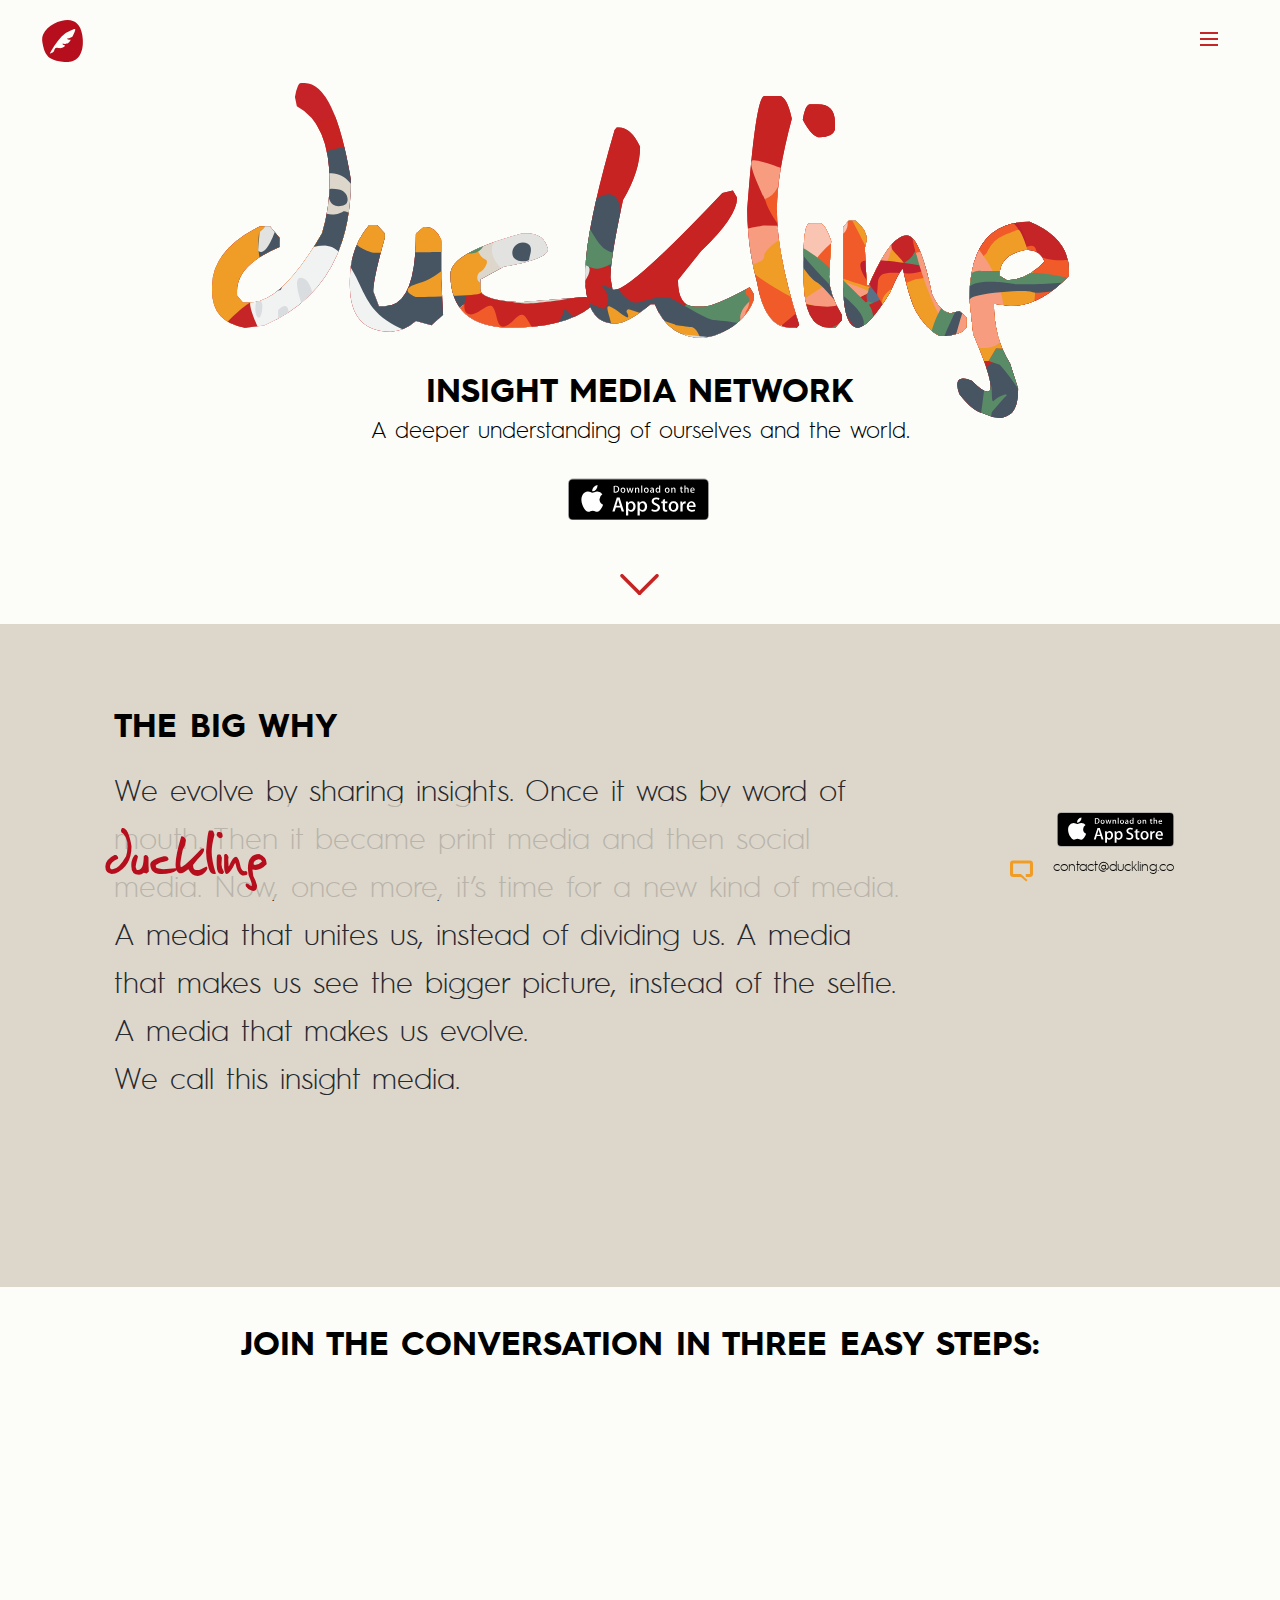
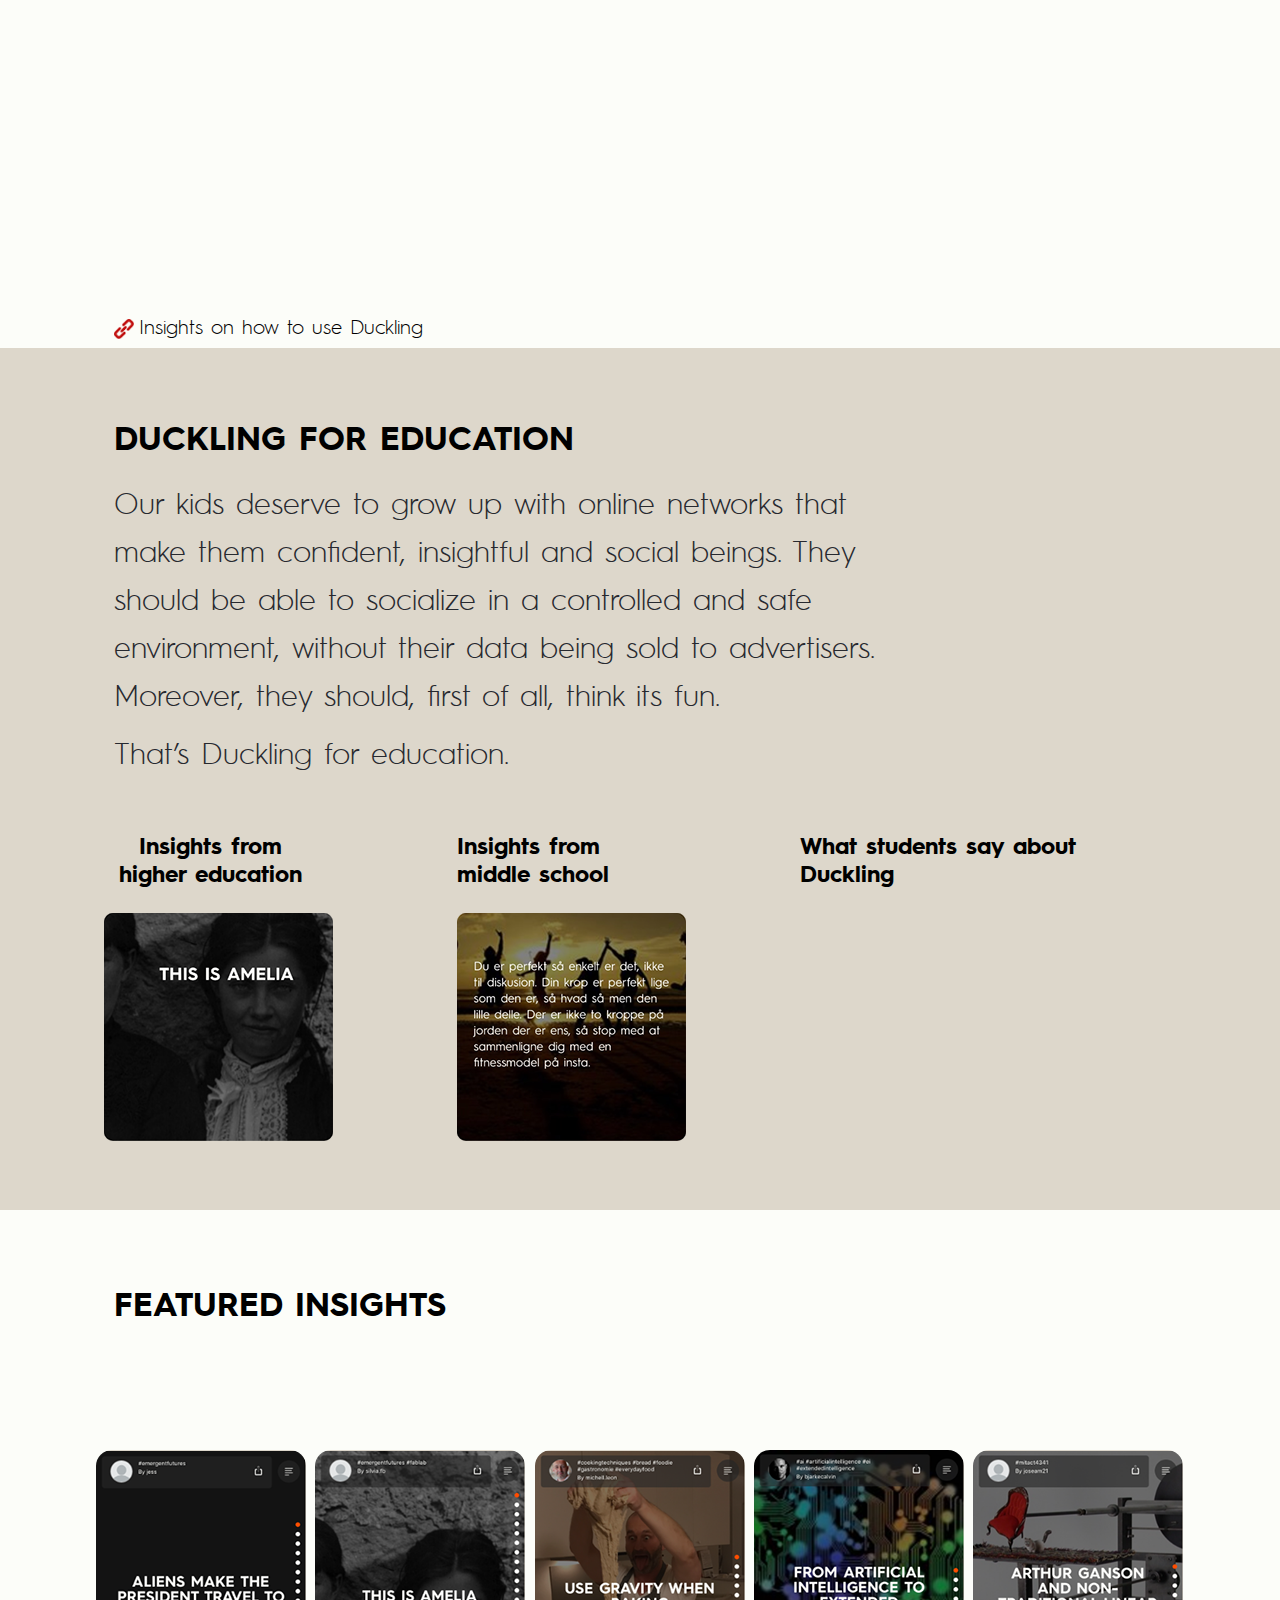
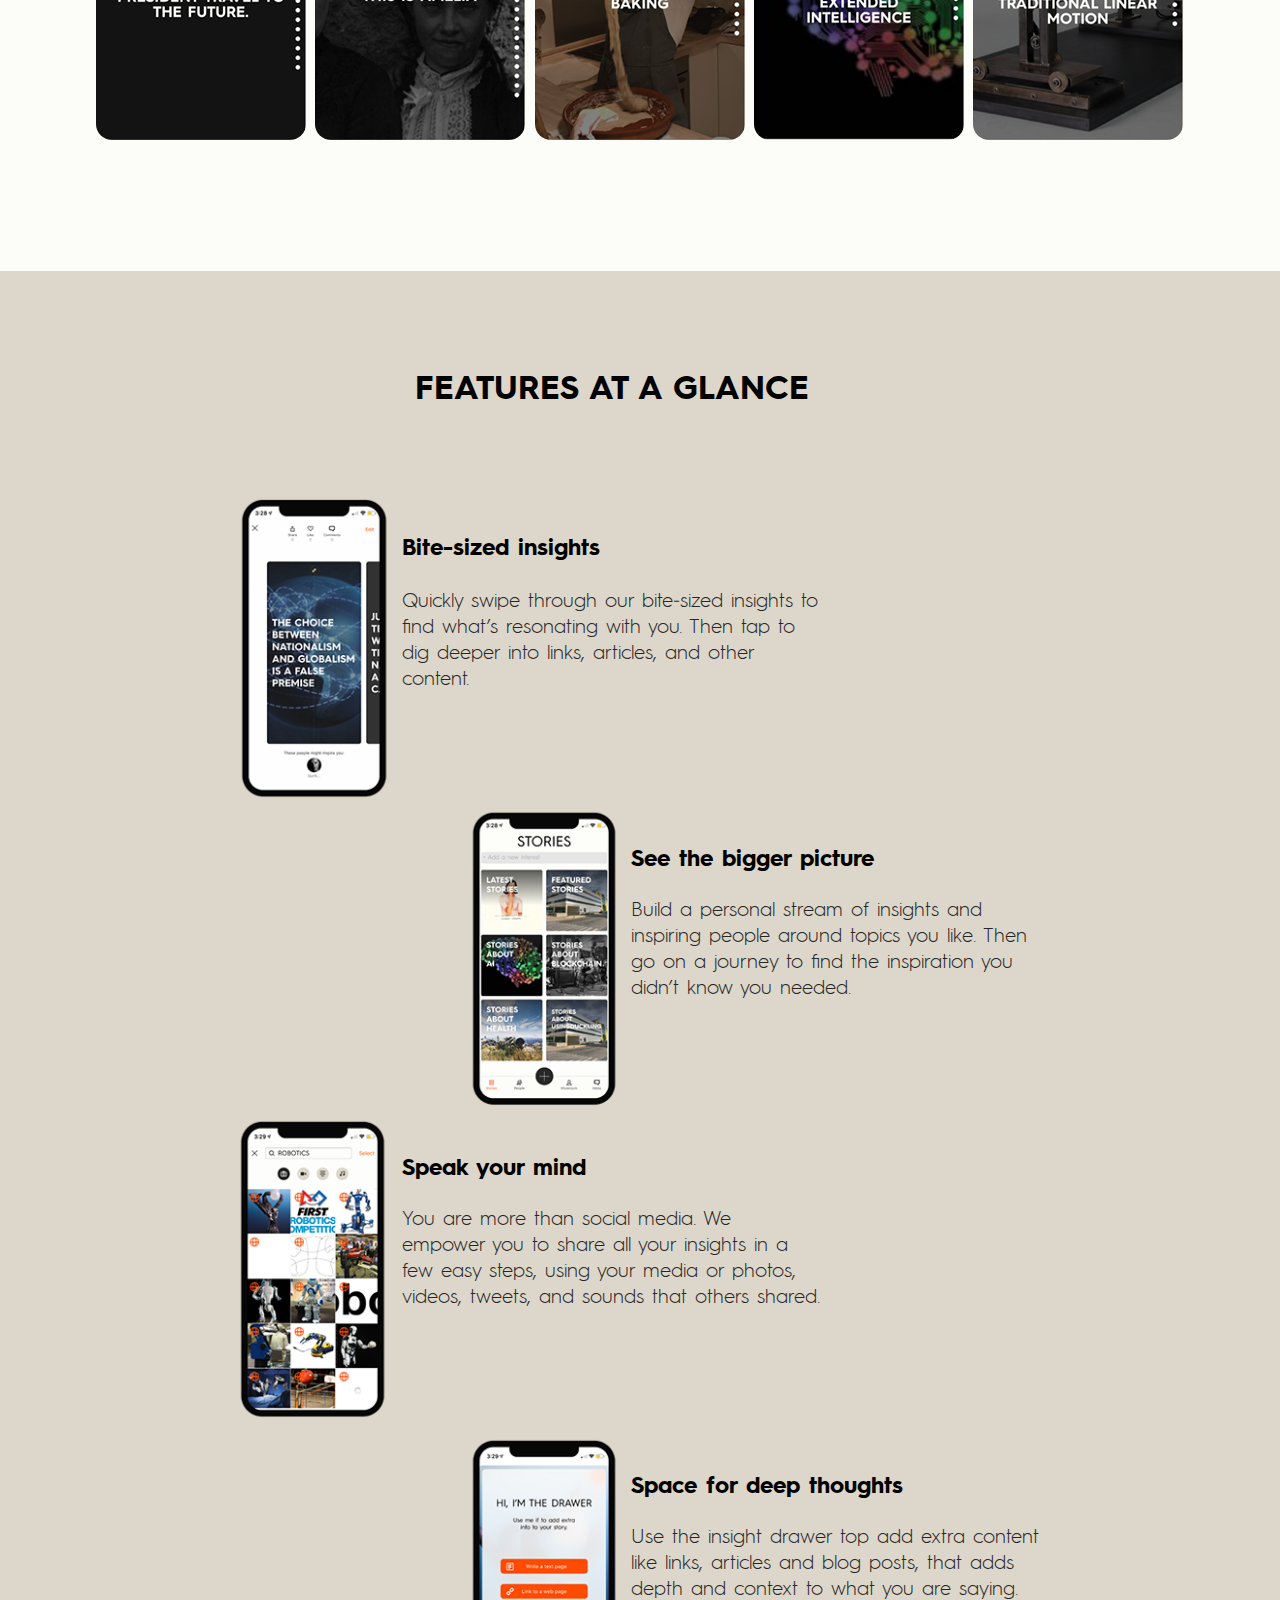
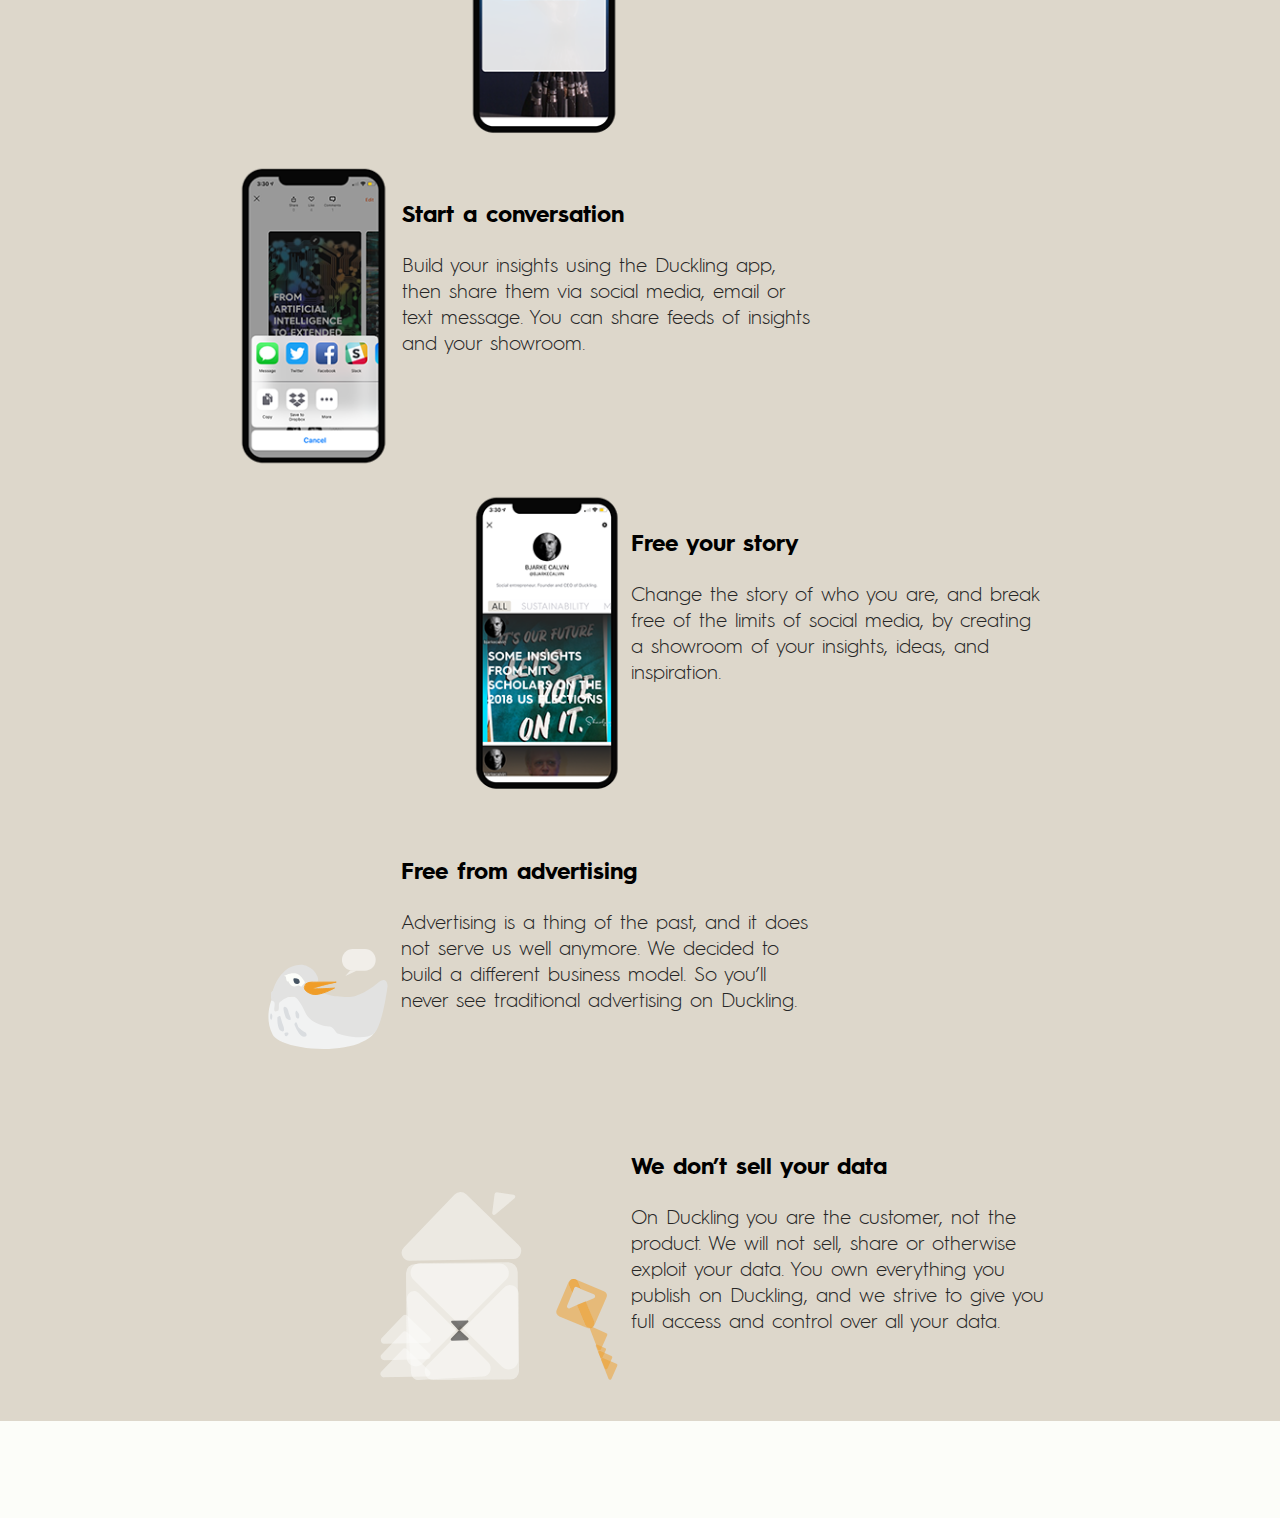
==== index.html @ 38f7fd4c "hamburger" ====
<!DOCTYPE html>
<html class="nojs html" lang="en-US">
 <head>

  <meta http-equiv="Content-type" content="text/html;charset=UTF-8"/>
  <meta name="generator" content="2018.1.0.386"/>
  <meta name="viewport" content="width=device-width, initial-scale=1.0"/>
  
  <script type="text/javascript">
   // Update the 'nojs'/'js' class on the html node
document.documentElement.className = document.documentElement.className.replace(/\bnojs\b/g, 'js');

// Check that all required assets are uploaded and up-to-date
if(typeof Muse == "undefined") window.Muse = {}; window.Muse.assets = {"required":["museutils.js", "museconfig.js", "jquery.musepolyfill.bgsize.js", "jquery.watch.js", "jquery.musemenu.js", "webpro.js", "musewpslideshow.js", "jquery.museoverlay.js", "touchswipe.js", "jquery.scrolleffects.js", "jquery.museresponsive.js", "require.js", "index.css"], "outOfDate":[]};
</script>
  
  <link rel="shortcut icon" href="images/favicon.ico?crc=339616383"/>
  <title>Duckling Insight Media network</title>
  <!-- CSS -->
  <link rel="stylesheet" type="text/css" href="css/site_global.css?crc=4131438561"/>
  <link rel="stylesheet" type="text/css" href="css/master_a-master.css?crc=3883564194"/>
  <link rel="stylesheet" type="text/css" href="css/index.css?crc=3799958273" id="pagesheet"/>
  <!-- IE-only CSS -->
  <!--[if lt IE 9]>
  <link rel="stylesheet" type="text/css" href="css/nomq_preview_master_a-master.css?crc=249404312"/>
  <link rel="stylesheet" type="text/css" href="css/nomq_index.css?crc=487773325" id="nomq_pagesheet"/>
  <![endif]-->
  <!-- JS includes -->
  <!--[if lt IE 9]>
  <script src="scripts/html5shiv.js?crc=4241844378" type="text/javascript"></script>
  <![endif]-->
    <!--HTML Widget code-->
  
<style type="text/css">#u51975.size_fluid_width_height iframe { position:absolute; left:0; top:0; }</style>

<style>
.menu-toggle{
	flex:0 0 auto;
	width:49px;
	height:50px;
	border:0px solid #FFFFFF;
    box-sizing: border-box;
	cursor:pointer;
	position:relative;
}
.hamburger,.cross{
	position:absolute;
	top:50%;
	left:50%;
	transform:translate(-50%,-50%);
}
.hamburger span{
	display:block;
	width:18px;
	height:2px;
	margin-bottom:4px;
	overflow:hidden;
	position:relative;
}
.hamburger span:last-child{
	margin:0;
}
.hamburger span:before,.hamburger span:after{
	content:"";
	position:absolute;
	width:100%;
	height:100%;
	background-color:#C62527;
	transform:translateX(-200%);
	transition:transform ease 300ms;
}
.hamburger span:after{
	transform:translateX(0);
}
.hamburger span:nth-child(2):before,.hamburger span:nth-child(2):after{
	transition-delay:75ms;
}
.hamburger span:last-child:before,.hamburger span:last-child:after{
	transition-delay:150ms;
}
.menu-toggle:hover .hamburger span:before{
	transform:translateX(0);
}
.menu-toggle:hover .hamburger span:after{
	transform:translateX(200%);
}
.menu-toggle.active .hamburger span:before{
	transform:translateX(100%);
}
.menu-toggle.active .hamburger span:after{
	transform:translateX(200%);
}
.cross span{
	display:block;
	width:5px;
	height:8px;
	background-color:#C62527;
	transform:translateY(50%) rotate(45deg) scaleX(0);
	transition:transform ease 200ms;
}
.cross span:last-child{
	transform:translateY(-50%) rotate(-45deg) scaleX(0);
}
.menu-toggle.active .cross span{
	transition-delay:450ms;
	transform:translateY(50%) rotate(45deg) scaleX(1);
}
.menu-toggle.active .cross span:last-child{
	transform:translateY(-50%) rotate(-45deg) scaleX(1);
}
</style>
	
  <!--/*

*/
-->
 </head>
 <body>

  <div class="breakpoint active" id="bp_infinity" data-min-width="1201"><!-- responsive breakpoint node -->
   <div class="clearfix" id="page"><!-- group -->
    <div class="clearfix grpelem" id="phome"><!-- column -->
     <a class="anchor_item colelem shared_content" id="home" data-content-guid="home_content"></a>
     <div class="browser_width colelem" id="u1404-bw">
      <div class="museBGSize" id="u1404"><!-- group -->
       <div class="clearfix" id="u1404_align_to_page">
        <div class="header1 clearfix grpelem shared_content" id="u1900-4" data-content-guid="u1900-4_content"><!-- content -->
         <p>insight media network</p>
        </div>
       </div>
      </div>
     </div>
     <div class="clearfix colelem shared_content" id="u1904-4" data-content-guid="u1904-4_content"><!-- content -->
      <p id="u1904-2">A deeper understanding of ourselves and the world.</p>
     </div>
     <a class="nonblock nontext clip_frame colelem" id="u1796" href="https://itunes.apple.com/us/app/duckling-free-your-story/id1326536917?ls=1&amp;mt=8" target="_blank"><!-- svg --><img class="svg temp_no_img_src" id="u1792" data-orig-src="images/button-download-app-store.svg?crc=286706309" width="141" height="43" alt="" data-mu-svgfallback="images/button%20download%20app%20store_poster_.png?crc=3997985020" src="images/blank.gif?crc=4208392903"/></a>
     <div class="clearfix colelem" id="pu14943"><!-- group -->
      <a class="nonblock nontext anim_swing clip_frame grpelem shared_content" id="u14943" href="index.html#how" data-content-guid="u14943_content"><!-- svg --><img class="svg temp_no_img_src" id="u14939" data-orig-src="images/arrow.svg?crc=423049233" width="39" height="21" alt="" data-mu-svgfallback="images/arrow_poster_.png?crc=4102858207" src="images/blank.gif?crc=4208392903"/></a>
      <a class="nonblock nontext anim_swing clip_frame grpelem shared_content" id="u15450" href="index.html#why" data-content-guid="u15450_content"><!-- svg --><img class="svg temp_no_img_src" id="u15447" data-orig-src="images/arrow.svg?crc=423049233" width="39" height="21" alt="" data-mu-svgfallback="images/arrow_poster_.png?crc=4102858207" src="images/blank.gif?crc=4208392903"/></a>
     </div>
     <div class="clearfix colelem" id="pu6185"><!-- group -->
      <div class="browser_width grpelem" id="u6185-bw">
       <div id="u6185"><!-- simple frame --></div>
      </div>
      <div class="browser_width grpelem" id="u1774-bw">
       <div id="u1774"><!-- group -->
        <div class="clearfix" id="u1774_align_to_page">
         <a class="anchor_item grpelem shared_content" id="why" data-content-guid="why_content"></a>
         <div class="clearfix grpelem shared_content" id="pu4416-4" data-content-guid="pu4416-4_content"><!-- column -->
          <div class="header1 clearfix colelem shared_content" id="u4416-4" data-content-guid="u4416-4_content"><!-- content -->
           <p id="u4416-2">The big why</p>
          </div>
          <div class="clearfix colelem shared_content" id="u4430-6" data-content-guid="u4430-6_content"><!-- content -->
           <h2 class="Subhead" id="u4430-4">We evolve by sharing insights. Once it was by word of mouth. Then it became print media and then social media. Now, once more, it’s time for a new kind of media. A media that unites us, instead of dividing us. A media that makes us see the bigger picture, instead of the selfie. A media that makes us evolve. <br/>We call this insight media.</h2>
          </div>
         </div>
        </div>
       </div>
      </div>
     </div>
     <div class="clearfix colelem" id="pu12237"><!-- group -->
      <div class="browser_width grpelem shared_content" id="u12237-bw" data-content-guid="u12237-bw_content">
       <div id="u12237"><!-- simple frame --></div>
      </div>
      <div class="header1 clearfix grpelem shared_content" id="u5406-4" data-content-guid="u5406-4_content"><!-- content -->
       <p id="u5406-2">JOIN THE CONVERSATION IN THREE EASY STEPS:</p>
      </div>
      <a class="anchor_item grpelem shared_content" id="how" data-content-guid="how_content"></a>
      <div class="clearfix grpelem" id="u28290"><!-- group -->
       <div class="clearfix grpelem" id="u12255"><!-- group -->
        <div class="footr-txt clearfix ose_pre_init grpelem shared_content" id="u5696-4" data-content-guid="u5696-4_content"><!-- content -->
         <p id="u5696-2">find your topic</p>
        </div>
        <div class="clearfix grpelem" id="u12051"><!-- column -->
         <div class="clip_frame ose_pre_init colelem shared_content" id="u11108" data-content-guid="u11108_content"><!-- svg -->
          <img class="svg temp_no_img_src" id="u11104" data-orig-src="images/1.svg?crc=4240401910" width="38" height="38" alt="" data-mu-svgfallback="images/1_poster_.png?crc=3849804820" src="images/blank.gif?crc=4208392903"/>
         </div>
         <div class="clip_frame ose_pre_init colelem" id="u5424"><!-- image -->
          <img class="block temp_no_img_src" id="u5424_img" data-orig-src="images/phon1%402x.png?crc=3916615361" alt="" width="229" height="386" src="images/blank.gif?crc=4208392903"/>
         </div>
        </div>
       </div>
       <div class="clearfix grpelem" id="u12263"><!-- group -->
        <div class="footr-txt clearfix ose_pre_init grpelem shared_content" id="u5704-4" data-content-guid="u5704-4_content"><!-- content -->
         <p id="u5704-2">share your insight</p>
        </div>
        <div class="clearfix grpelem" id="u12043"><!-- column -->
         <div class="clip_frame ose_pre_init colelem shared_content" id="u11114" data-content-guid="u11114_content"><!-- svg -->
          <img class="svg temp_no_img_src" id="u11110" data-orig-src="images/2.svg?crc=4117301027" width="38" height="38" alt="" data-mu-svgfallback="images/2_poster_.png?crc=4056035219" src="images/blank.gif?crc=4208392903"/>
         </div>
         <div class="clip_frame ose_pre_init colelem" id="u5464"><!-- image -->
          <img class="block temp_no_img_src" id="u5464_img" data-orig-src="images/phon2%402x.png?crc=168320559" alt="" width="229" height="385" src="images/blank.gif?crc=4208392903"/>
         </div>
        </div>
       </div>
       <div class="clearfix grpelem" id="u12271"><!-- group -->
        <div class="footr-txt clearfix ose_pre_init grpelem shared_content" id="u5730-4" data-content-guid="u5730-4_content"><!-- content -->
         <p id="u5730-2">invite others to join</p>
        </div>
        <div class="clearfix grpelem" id="u12035"><!-- column -->
         <div class="clip_frame ose_pre_init colelem shared_content" id="u11120" data-content-guid="u11120_content"><!-- svg -->
          <img class="svg temp_no_img_src" id="u11116" data-orig-src="images/3.svg?crc=360590133" width="38" height="38" alt="" data-mu-svgfallback="images/3_poster_.png?crc=516478395" src="images/blank.gif?crc=4208392903"/>
         </div>
         <div class="clip_frame ose_pre_init colelem" id="u5496"><!-- image -->
          <img class="block temp_no_img_src" id="u5496_img" data-orig-src="images/phon3%402x.png?crc=439069984" alt="" width="221" height="372" src="images/blank.gif?crc=4208392903"/>
         </div>
        </div>
       </div>
      </div>
      <div class="clearfix grpelem" id="u55482"><!-- group -->
       <a class="nonblock nontext clip_frame grpelem shared_content" id="u55448" href="https://duckling.me/interest/usingduckling" target="_blank" data-content-guid="u55448_content"><!-- image --><img class="block temp_no_img_src" id="u55448_img" data-orig-src="images/iconlink%402x.png?crc=145007206" alt="" title="How to insigths" width="20" height="20" src="images/blank.gif?crc=4208392903"/></a>
       <a class="nonblock nontext clearfix grpelem shared_content" id="u55472-4" href="https://duckling.me/interest/usingduckling" target="_blank" title="How to insigths" data-content-guid="u55472-4_content"><!-- content --><p id="u55472-2">Insights on how to use Duckling</p></a>
      </div>
     </div>
     <div class="browser_width colelem" id="u1786-bw">
      <div id="u1786"><!-- group -->
       <div class="clearfix" id="u1786_align_to_page">
        <a class="anchor_item grpelem shared_content" id="education" data-content-guid="education_content"></a>
        <div class="clearfix grpelem" id="pu40799-4"><!-- column -->
         <div class="header1 clearfix colelem shared_content" id="u40799-4" data-content-guid="u40799-4_content"><!-- content -->
          <p id="u40799-2">DUCKLING FOR EDUCATION</p>
         </div>
         <div class="clearfix colelem" id="pu40800-6"><!-- group -->
          <div class="clearfix grpelem shared_content" id="u40800-6" data-content-guid="u40800-6_content"><!-- content -->
           <h2 class="Subhead" id="u40800-2">Our kids deserve to grow up with online networks that make them confident, insightful and social beings. They should be able to socialize in a controlled and safe environment, without their data being sold to advertisers. Moreover, they should, first of all, think its fun.</h2>
           <h2 class="Subhead" id="u40800-4">That’s Duckling for education.</h2>
          </div>
          <div class="clearfix grpelem" id="u56749"><!-- group -->
           <div class="clearfix grpelem" id="u52357"><!-- column -->
            <div class="clearfix colelem shared_content" id="u52292-4" data-content-guid="u52292-4_content"><!-- content -->
             <p id="u52292-2">Insights from higher education</p>
            </div>
            <a class="nonblock nontext clip_frame colelem shared_content" id="u52244" href="http://www.duckling.me/silvia.fb/5784652455968" data-content-guid="u52244_content"><!-- image --><img class="block temp_no_img_src" id="u52244_img" data-orig-src="images/insight%20high%20edu%402x.png?crc=85021282" alt="" width="229" height="228" src="images/blank.gif?crc=4208392903"/></a>
           </div>
           <div class="clearfix grpelem" id="u52367"><!-- column -->
            <div class="clearfix colelem shared_content" id="u52302-4" data-content-guid="u52302-4_content"><!-- content -->
             <p id="u52302-2">Insights from middle school</p>
            </div>
            <a class="nonblock nontext clip_frame colelem shared_content" id="u52268" href="https://duckling.me/kirs423a/5784608529792" data-content-guid="u52268_content"><!-- image --><img class="block temp_no_img_src" id="u52268_img" data-orig-src="images/middleschoolers%402x.png?crc=10371531" alt="" width="229" height="228" src="images/blank.gif?crc=4208392903"/></a>
           </div>
           <div class="clearfix grpelem" id="u52377"><!-- column -->
            <div class="clearfix colelem shared_content" id="u52333-4" data-content-guid="u52333-4_content"><!-- content -->
             <p id="u52333-2">What students say about Duckling</p>
            </div>
            <div class="size_fixed colelem shared_content" id="u51975" data-content-guid="u51975_content"><!-- custom html -->
             
    <iframe class="actAsDiv" style="width:100%;height:100%;" src="//player.vimeo.com/video/266278641?title=1&amp;byline=0&amp;portrait=0&amp;color=C62527&amp;autoplay=0&amp;loop=0&amp;wmode=transparent" frameborder="0" webkitAllowFullScreen mozallowfullscreen allowFullScreen></iframe>

            </div>
           </div>
          </div>
         </div>
        </div>
       </div>
      </div>
     </div>
     <div class="clearfix colelem" id="pu51005"><!-- group -->
      <div class="browser_width grpelem shared_content" id="u51005-bw" data-content-guid="u51005-bw_content">
       <div id="u51005"><!-- simple frame --></div>
      </div>
      <div class="header1 clearfix grpelem shared_content" id="u40912-4" data-content-guid="u40912-4_content"><!-- content -->
       <p id="u40912-2">FEATURED INSIGHTS</p>
      </div>
      <a class="anchor_item grpelem shared_content" id="featured-insights" data-content-guid="featured-insights_content"></a>
      <div class="clearfix grpelem" id="u67638"><!-- group -->
       <a class="nonblock nontext Button transition museBGSize rounded-corners clearfix grpelem" id="buttonu65412" href="https://duckling.me/jess/5784652450453" target="_blank"><!-- container box --><div class="clearfix grpelem shared_content" id="u65808-5" data-content-guid="u65808-5_content"><!-- content --><p id="u65808-3"><span id="u65808">View</span> &gt;</p></div></a>
       <a class="nonblock nontext Button transition museBGSize rounded-corners clearfix grpelem" id="buttonu67037" href="https://duckling.me/silvia.fb/5784652455968" target="_blank"><!-- container box --><div class="clearfix grpelem shared_content" id="u67038-5" data-content-guid="u67038-5_content"><!-- content --><p id="u67038-3"><span id="u67038">View</span> &gt;</p></div></a>
       <a class="nonblock nontext Button transition museBGSize rounded-corners clearfix grpelem" id="buttonu67088" href="https://duckling.me/michell.leon/5784651541634" target="_blank"><!-- container box --><div class="clearfix grpelem shared_content" id="u67089-5" data-content-guid="u67089-5_content"><!-- content --><p id="u67089-3"><span id="u67089">View</span> &gt;</p></div></a>
       <a class="nonblock nontext Button transition museBGSize rounded-corners clearfix grpelem" id="buttonu67129" href="https://duckling.me/bjarkecalvin/5784624304496" target="_blank"><!-- container box --><div class="clearfix grpelem shared_content" id="u67130-5" data-content-guid="u67130-5_content"><!-- content --><p id="u67130-3"><span id="u67130">View</span> &gt;</p></div></a>
       <a class="nonblock nontext Button transition museBGSize rounded-corners clearfix grpelem" id="buttonu67170" href="https://duckling.me/joseam21/5784649509323" target="_blank"><!-- container box --><div class="clearfix grpelem shared_content" id="u67171-5" data-content-guid="u67171-5_content"><!-- content --><p id="u67171-3"><span id="u67171">View</span> &gt;</p></div></a>
      </div>
     </div>
     <div class="browser_width colelem" id="u40840-bw">
      <div id="u40840"><!-- group -->
       <div class="clearfix" id="u40840_align_to_page">
        <a class="anchor_item grpelem shared_content" id="features" data-content-guid="features_content"></a>
        <div class="clearfix grpelem" id="u40603"><!-- column -->
         <div class="header1 clearfix colelem shared_content" id="u39504-4" data-content-guid="u39504-4_content"><!-- content -->
          <p id="u39504-2">features at a glance</p>
         </div>
         <div class="clearfix colelem" id="pu39511"><!-- group -->
          <div class="clearfix grpelem" id="u39511"><!-- group -->
           <div class="clip_frame grpelem" id="u39515"><!-- image -->
            <img class="block temp_no_img_src" id="u39515_img" data-orig-src="images/siibiggrpictur%402x.png?crc=4252593899" alt="" width="169" height="319" src="images/blank.gif?crc=4208392903"/>
           </div>
           <div class="clearfix grpelem shared_content" id="u39512" data-content-guid="u39512_content"><!-- column -->
            <div class="subheader clearfix colelem" id="u39514-4"><!-- content -->
             <p id="u39514-2">See the bigger picture</p>
            </div>
            <div class="Body_Main clearfix colelem" id="u39513-4"><!-- content -->
             <p id="u39513-2">Build a personal stream of insights and inspiring people around topics you like. Then go on a journey to find the inspiration you didn’t know you needed.</p>
            </div>
           </div>
          </div>
          <div class="clearfix grpelem" id="u39523"><!-- group -->
           <div class="clip_frame grpelem" id="u39527"><!-- image -->
            <img class="block temp_no_img_src" id="u39527_img" data-orig-src="images/spkyourmind%402x.png?crc=3859578234" alt="" width="170" height="322" src="images/blank.gif?crc=4208392903"/>
           </div>
           <div class="clearfix grpelem shared_content" id="u39524" data-content-guid="u39524_content"><!-- column -->
            <div class="subheader clearfix colelem" id="u39526-4"><!-- content -->
             <p id="u39526-2">Speak your mind</p>
            </div>
            <div class="Body_Main clearfix colelem" id="u39525-4"><!-- content -->
             <p id="u39525-2">You are more than social media. We empower you to share all your insights in a few easy steps, using your media or photos, videos, tweets, and sounds that others shared.</p>
            </div>
           </div>
          </div>
          <div class="clearfix grpelem" id="u39547"><!-- group -->
           <div class="clip_frame grpelem" id="u39549"><!-- image -->
            <img class="block temp_no_img_src" id="u39549_img" data-orig-src="images/bitsizdinsight%402x.png?crc=347960274" alt="" width="171" height="324" src="images/blank.gif?crc=4208392903"/>
           </div>
           <div class="clearfix grpelem" id="pu39548-4"><!-- column -->
            <div class="subheader clearfix colelem shared_content" id="u39548-4" data-content-guid="u39548-4_content"><!-- content -->
             <p id="u39548-2">Bite-sized insights</p>
            </div>
            <div class="Body_Main clearfix colelem shared_content" id="u39551-4" data-content-guid="u39551-4_content"><!-- content -->
             <p id="u39551-2">Quickly swipe through our bite-sized insights to find what’s resonating with you. Then tap to dig deeper into links, articles, and other content.</p>
            </div>
           </div>
          </div>
         </div>
         <div class="clearfix colelem" id="u39517"><!-- group -->
          <div class="clip_frame grpelem" id="u39521"><!-- image -->
           <img class="block temp_no_img_src" id="u39521_img" data-orig-src="images/spacfordpthoughts-01%402x.png?crc=324696147" alt="" width="169" height="319" src="images/blank.gif?crc=4208392903"/>
          </div>
          <div class="clearfix grpelem shared_content" id="u39518" data-content-guid="u39518_content"><!-- column -->
           <div class="subheader clearfix colelem" id="u39519-4"><!-- content -->
            <p id="u39519-2">Space for deep thoughts</p>
           </div>
           <div class="Body_Main clearfix colelem" id="u39520-4"><!-- content -->
            <p id="u39520-2">Use the insight drawer top add extra content like links, articles and blog posts, that adds depth and context to what you are saying.</p>
           </div>
          </div>
         </div>
         <div class="clearfix colelem" id="u39529"><!-- group -->
          <div class="clip_frame grpelem" id="u39533"><!-- image -->
           <img class="block temp_no_img_src" id="u39533_img" data-orig-src="images/startaconv%402x.png?crc=3878284921" alt="" width="170" height="321" src="images/blank.gif?crc=4208392903"/>
          </div>
          <div class="clearfix grpelem shared_content" id="u39530" data-content-guid="u39530_content"><!-- column -->
           <div class="subheader clearfix colelem" id="u39532-4"><!-- content -->
            <p id="u39532-2">Start a conversation</p>
           </div>
           <div class="Body_Main clearfix colelem" id="u39531-4"><!-- content -->
            <p id="u39531-2">Build your insights using the Duckling app, then share them via social media, email or text message. You can share feeds of insights and your showroom.</p>
           </div>
          </div>
         </div>
         <div class="clearfix colelem" id="u39505"><!-- group -->
          <div class="clip_frame grpelem" id="u39509"><!-- image -->
           <img class="block temp_no_img_src" id="u39509_img" data-orig-src="images/fryourstory-01%402x.png?crc=496807892" alt="" width="168" height="318" src="images/blank.gif?crc=4208392903"/>
          </div>
          <div class="clearfix grpelem shared_content" id="u39506" data-content-guid="u39506_content"><!-- column -->
           <div class="subheader clearfix colelem" id="u39508-4"><!-- content -->
            <p id="u39508-2">Free your story</p>
           </div>
           <div class="Body_Main clearfix colelem" id="u39507-4"><!-- content -->
            <p id="u39507-2">Change the story of who you are, and break free of the limits of social media, by creating a showroom of your insights, ideas, and inspiration.</p>
           </div>
          </div>
         </div>
         <div class="clearfix colelem" id="u39535"><!-- group -->
          <div class="clip_frame grpelem" id="u39539"><!-- svg -->
           <img class="svg temp_no_img_src" id="u39540" data-orig-src="images/frrfromadvrtsting.svg?crc=412815380" width="120" height="100" alt="" data-mu-svgfallback="images/frrfromadvrtsting_poster_.png?crc=287405829" src="images/blank.gif?crc=4208392903"/>
          </div>
          <div class="clearfix grpelem shared_content" id="u39536" data-content-guid="u39536_content"><!-- column -->
           <div class="subheader clearfix colelem" id="u39538-4"><!-- content -->
            <p id="u39538-2">Free from advertising</p>
           </div>
           <div class="Body_Main clearfix colelem" id="u39537-4"><!-- content -->
            <p id="u39537-2">Advertising is a thing of the past, and it does not serve us well anymore. We decided to build a different business model. So you’ll never see traditional advertising on Duckling.</p>
           </div>
          </div>
         </div>
         <div class="clearfix colelem" id="u39541"><!-- group -->
          <div class="clip_frame grpelem" id="u39542"><!-- svg -->
           <img class="svg temp_no_img_src" id="u39543" data-orig-src="images/wdontslldata.svg?crc=3940769275" width="238" height="193" alt="" data-mu-svgfallback="images/wdontslldata_poster_.png?crc=151210217" src="images/blank.gif?crc=4208392903"/>
          </div>
          <div class="clearfix grpelem shared_content" id="u39544" data-content-guid="u39544_content"><!-- column -->
           <div class="subheader clearfix colelem" id="u39545-4"><!-- content -->
            <p id="u39545-2">We don’t sell your data</p>
           </div>
           <div class="Body_Main clearfix colelem" id="u39546-4"><!-- content -->
            <p id="u39546-2">On Duckling you are the customer, not the product. We will not sell, share or otherwise exploit your data. You own everything you publish on Duckling, and we strive to give you full access and control over all your data.</p>
           </div>
          </div>
         </div>
        </div>
       </div>
      </div>
     </div>
    </div>
    <div class="clearfix grpelem" id="ppamphletu41748"><!-- group -->
     <div class="PamphletWidget clearfix" id="pamphletu41748"><!-- none box -->
      <div class="popup_anchor" id="u41755popup">
       <div id="u41755-wrapper">
        <div class="ContainerGroup clearfix" id="u41755"><!-- none box -->
         <div class="Container invi clearfix" id="u41756"><!-- group -->
          <nav class="MenuBar clearfix grpelem" id="menuu42572"><!-- vertical box -->
           <div class="MenuItemContainer clearfix colelem" id="u42580"><!-- horizontal box -->
            <a class="nonblock nontext MenuItem MenuItemWithSubMenu anim_swing rounded-corners clearfix grpelem" id="u42583" href="index.html#home"><!-- horizontal box --><div class="MenuItemLabel rounded-corners clearfix grpelem" id="u42586-4"><!-- content --><p id="u42586-2" class="shared_content" data-content-guid="u42586-2_content">Home</p></div></a>
           </div>
           <div class="MenuItemContainer clearfix colelem" id="u43652"><!-- horizontal box -->
            <a class="nonblock nontext MenuItem MenuItemWithSubMenu anim_swing rounded-corners clearfix grpelem" id="u43653" href="index.html#why"><!-- horizontal box --><div class="MenuItemLabel rounded-corners clearfix grpelem" id="u43655-4"><!-- content --><p class="shared_content" data-content-guid="u43655-4_0_content">Why</p></div></a>
           </div>
           <div class="MenuItemContainer clearfix colelem" id="u43771"><!-- horizontal box -->
            <a class="nonblock nontext MenuItem MenuItemWithSubMenu anim_swing rounded-corners clearfix grpelem" id="u43774" href="index.html#how"><!-- horizontal box --><div class="MenuItemLabel rounded-corners clearfix grpelem" id="u43777-4"><!-- content --><p class="shared_content" data-content-guid="u43777-4_0_content">How</p></div></a>
           </div>
           <div class="MenuItemContainer clearfix colelem" id="u44053"><!-- horizontal box -->
            <a class="nonblock nontext MenuItem MenuItemWithSubMenu anim_swing rounded-corners clearfix grpelem" id="u44054" href="index.html#education"><!-- horizontal box --><div class="MenuItemLabel rounded-corners clearfix grpelem" id="u44056-4"><!-- content --><p class="shared_content" data-content-guid="u44056-4_0_content">Education</p></div></a>
           </div>
           <div class="MenuItemContainer clearfix colelem" id="u43526"><!-- horizontal box -->
            <a class="nonblock nontext MenuItem MenuItemWithSubMenu anim_swing rounded-corners clearfix grpelem" id="u43527" href="index.html#featured-insights"><!-- horizontal box --><div class="MenuItemLabel rounded-corners clearfix grpelem" id="u43529-4"><!-- content --><p class="shared_content" data-content-guid="u43529-4_0_content">Showroom</p></div></a>
           </div>
           <div class="MenuItemContainer clearfix colelem" id="u43890"><!-- horizontal box -->
            <a class="nonblock nontext MenuItem MenuItemWithSubMenu anim_swing rounded-corners clearfix grpelem" id="u43891" href="index.html#features"><!-- horizontal box --><div class="MenuItemLabel rounded-corners clearfix grpelem" id="u43893-4"><!-- content --><p class="shared_content" data-content-guid="u43893-4_0_content">Features</p></div></a>
           </div>
           <div class="MenuItemContainer clearfix colelem" id="u51369"><!-- horizontal box -->
            <a class="nonblock nontext MenuItem MenuItemWithSubMenu rounded-corners clearfix grpelem" id="u51370" href="about.html"><!-- horizontal box --><div class="MenuItemLabel rounded-corners clearfix grpelem" id="u51373-4"><!-- content --><p class="shared_content" data-content-guid="u51373-4_0_content">About</p></div></a>
           </div>
          </nav>
         </div>
        </div>
       </div>
      </div>
      <div class="ThumbGroup clearfix grpelem" id="u41749"><!-- none box -->
       <div class="popup_anchor" id="u41750popup">
        <div class="Thumb popup_element clearfix" id="u41750"><!-- group -->
         <div class="grpelem shared_content" id="u79395" data-content-guid="u79395_content"><!-- simple frame --></div>
         <div class="size_fixed grpelem shared_content" id="u41576" data-content-guid="u41576_content"><!-- custom html -->
          
  <div class="menu-toggle">
	<div class="hamburger">
		<span></span>
		<span></span>
		<span></span>
	</div>
	<div class="cross">
		<span></span>
		<span></span>
	</div>
</div>

         </div>
        </div>
       </div>
      </div>
     </div>
     <div class="browser_width shared_content" id="u11662-bw" data-content-guid="u11662-bw_content">
      <div id="u11662"><!-- simple frame --></div>
     </div>
     <div class="clearfix" id="u298"><!-- group -->
      <div class="clip_frame" id="u187"><!-- svg -->
       <img class="svg temp_no_img_src" id="u183" data-orig-src="images/mssg.svg?crc=221077381" width="23" height="22" alt="" data-mu-svgfallback="images/mssg_poster_.png?crc=4044914698" src="images/blank.gif?crc=4208392903"/>
      </div>
      <div class="footr-txt clearfix shared_content" id="u283-4" data-content-guid="u283-4_content"><!-- content -->
       <p id="u283-2">contact@duckling.co</p>
      </div>
     </div>
     <a class="nonblock nontext clip_frame shared_content" id="u11040" href="https://itunes.apple.com/us/app/duckling-free-your-story/id1326536917?ls=1&amp;mt=8" target="_blank" data-content-guid="u11040_content"><!-- svg --><img class="svg temp_no_img_src" id="u11037" data-orig-src="images/button-download-app-store.svg?crc=286706309" width="117" height="35" alt="" data-mu-svgfallback="images/button%20download%20app%20store_poster_.png?crc=3997985020" src="images/blank.gif?crc=4208392903"/></a>
     <a class="nonblock nontext anim_swing clip_frame shared_content" id="u319" href="index.html#home" data-content-guid="u319_content"><!-- svg --><img class="svg temp_no_img_src" id="u314" data-orig-src="images/mainlogo.svg?crc=4013952176" width="41" height="42" alt="" data-mu-svgfallback="images/mainlogo_poster_.png?crc=19456442" src="images/blank.gif?crc=4208392903"/></a>
     <a class="nonblock nontext anim_swing clip_frame" id="u11013" href="index.html#home"><!-- svg --><img class="svg temp_no_img_src" id="u11008" data-orig-src="images/duckling-font.svg?crc=138734765" width="162" height="63" alt="" data-mu-svgfallback="images/duckling%20font_poster_.png?crc=4025718156" src="images/blank.gif?crc=4208392903"/></a>
    </div>
   </div>
   <div class="preload_images">
    <img class="preload temp_no_img_src" data-orig-src="images/1-buttonu65412-fr.png?crc=4006155416" alt="" src="images/blank.gif?crc=4208392903"/>
    <img class="preload temp_no_img_src" data-orig-src="images/2-buttonu67037-fr.png?crc=200643591" alt="" src="images/blank.gif?crc=4208392903"/>
    <img class="preload temp_no_img_src" data-orig-src="images/4-buttonu67088-fr.png?crc=412143405" alt="" src="images/blank.gif?crc=4208392903"/>
    <img class="preload temp_no_img_src" data-orig-src="images/3-buttonu67129-fr.png?crc=3762843434" alt="" src="images/blank.gif?crc=4208392903"/>
    <img class="preload temp_no_img_src" data-orig-src="images/5-buttonu67170-fr.png?crc=3904929973" alt="" src="images/blank.gif?crc=4208392903"/>
   </div>
  </div>
  <div class="breakpoint" id="bp_1200" data-min-width="1176" data-max-width="1200"><!-- responsive breakpoint node -->
   <div class="clearfix borderbox temp_no_id" data-orig-id="page"><!-- group -->
    <div class="clearfix grpelem temp_no_id" data-orig-id="phome"><!-- column -->
     <span class="anchor_item colelem placeholder" data-placeholder-for="home_content"><!-- placeholder node --></span>
     <span class="anchor_item colelem placeholder" data-placeholder-for="why_content"><!-- placeholder node --></span>
     <span class="anchor_item colelem placeholder" data-placeholder-for="how_content"><!-- placeholder node --></span>
    </div>
    <div class="clearfix grpelem" id="ppu6185"><!-- column -->
     <div class="clearfix colelem temp_no_id" data-orig-id="pu6185"><!-- group -->
      <div class="browser_width grpelem temp_no_id" data-orig-id="u6185-bw">
       <div class="temp_no_id" data-orig-id="u6185"><!-- column -->
        <div class="clearfix" id="u6185_align_to_page">
         <a class="nonblock nontext clip_frame colelem temp_no_id" href="https://itunes.apple.com/us/app/duckling-free-your-story/id1326536917?ls=1&amp;mt=8" target="_blank" data-sizePolicy="fluidWidthHeight" data-pintopage="page_fixedCenter" data-orig-id="u1796"><!-- svg --><img class="svg svg_mar temp_no_id temp_no_img_src" data-orig-src="images/button-download-app-store.svg?crc=286706309" onload="this.style.height=(this.offsetWidth*56/185)+'px'" alt="" data-mu-svgfallback="images/button%20download%20app%20store_poster_.png?crc=3997985020" data-heightwidthratio="0.3027027027027027" data-image-width="185" data-image-height="56" data-orig-id="u1792" src="images/blank.gif?crc=4208392903"/></a>
         <div class="clearfix colelem temp_no_id" data-orig-id="pu14943"><!-- group -->
          <span class="nonblock nontext anim_swing clip_frame grpelem placeholder" data-placeholder-for="u14943_content"><!-- placeholder node --></span>
          <span class="nonblock nontext anim_swing clip_frame grpelem placeholder" data-placeholder-for="u15450_content"><!-- placeholder node --></span>
         </div>
        </div>
       </div>
      </div>
      <div class="browser_width grpelem temp_no_id" data-orig-id="u1404-bw">
       <div class="museBGSize temp_no_id" data-orig-id="u1404"><!-- group -->
        <div class="clearfix temp_no_id" data-orig-id="u1404_align_to_page">
         <span class="header1 clearfix grpelem placeholder" data-placeholder-for="u1900-4_content"><!-- placeholder node --></span>
        </div>
       </div>
      </div>
      <span class="clearfix grpelem placeholder" data-placeholder-for="u1904-4_content"><!-- placeholder node --></span>
     </div>
     <div class="browser_width colelem temp_no_id" data-orig-id="u1774-bw">
      <div class="temp_no_id" data-orig-id="u1774"><!-- column -->
       <div class="clearfix temp_no_id" data-orig-id="u1774_align_to_page">
        <span class="header1 clearfix colelem placeholder" data-placeholder-for="u4416-4_content"><!-- placeholder node --></span>
        <span class="clearfix colelem placeholder" data-placeholder-for="u4430-6_content"><!-- placeholder node --></span>
       </div>
      </div>
     </div>
     <div class="clearfix colelem temp_no_id" data-orig-id="pu12237"><!-- group -->
      <span class="browser_width grpelem placeholder" data-placeholder-for="u12237-bw_content"><!-- placeholder node --></span>
      <span class="header1 clearfix grpelem placeholder" data-placeholder-for="u5406-4_content"><!-- placeholder node --></span>
      <div class="clearfix grpelem temp_no_id" data-orig-id="u28290"><!-- group -->
       <div class="clearfix grpelem temp_no_id" data-orig-id="u12255"><!-- group -->
        <span class="footr-txt clearfix grpelem placeholder" data-placeholder-for="u5696-4_content"><!-- placeholder node --></span>
        <div class="clearfix grpelem temp_no_id" data-orig-id="u12051"><!-- column -->
         <span class="clip_frame colelem placeholder" data-placeholder-for="u11108_content"><!-- placeholder node --></span>
         <div class="clip_frame colelem temp_no_id" data-sizePolicy="fluidWidthHeight" data-pintopage="page_fixedCenter" data-orig-id="u5424"><!-- image -->
          <img class="block temp_no_id temp_no_img_src" data-orig-src="images/phon1%402x.png?crc=3916615361" alt="" data-heightwidthratio="1.6855670103092784" data-image-width="194" data-image-height="327" data-orig-id="u5424_img" src="images/blank.gif?crc=4208392903"/>
         </div>
        </div>
       </div>
       <div class="clearfix grpelem temp_no_id" data-orig-id="u12263"><!-- group -->
        <span class="footr-txt clearfix grpelem placeholder" data-placeholder-for="u5704-4_content"><!-- placeholder node --></span>
        <div class="clearfix grpelem temp_no_id" data-orig-id="u12043"><!-- column -->
         <span class="clip_frame colelem placeholder" data-placeholder-for="u11114_content"><!-- placeholder node --></span>
         <div class="clip_frame colelem temp_no_id" data-sizePolicy="fluidWidthHeight" data-pintopage="page_fixedCenter" data-orig-id="u5464"><!-- image -->
          <img class="block temp_no_id temp_no_img_src" data-orig-src="images/phon2%402x.png?crc=168320559" alt="" data-heightwidthratio="1.6804123711340206" data-image-width="194" data-image-height="326" data-orig-id="u5464_img" src="images/blank.gif?crc=4208392903"/>
         </div>
        </div>
       </div>
       <div class="clearfix grpelem temp_no_id" data-orig-id="u12271"><!-- group -->
        <span class="footr-txt clearfix grpelem placeholder" data-placeholder-for="u5730-4_content"><!-- placeholder node --></span>
        <div class="clearfix grpelem temp_no_id" data-orig-id="u12035"><!-- column -->
         <span class="clip_frame colelem placeholder" data-placeholder-for="u11120_content"><!-- placeholder node --></span>
         <div class="clip_frame colelem temp_no_id" data-sizePolicy="fluidWidthHeight" data-pintopage="page_fixedCenter" data-orig-id="u5496"><!-- image -->
          <img class="block temp_no_id temp_no_img_src" data-orig-src="images/phon3%402x.png?crc=439069984" alt="" data-heightwidthratio="1.6802030456852792" data-image-width="197" data-image-height="331" data-orig-id="u5496_img" src="images/blank.gif?crc=4208392903"/>
         </div>
        </div>
       </div>
      </div>
      <div class="clearfix grpelem temp_no_id" data-orig-id="u55482"><!-- group -->
       <span class="nonblock nontext clip_frame grpelem placeholder" data-placeholder-for="u55448_content"><!-- placeholder node --></span>
       <span class="nonblock nontext clearfix grpelem placeholder" data-placeholder-for="u55472-4_content"><!-- placeholder node --></span>
      </div>
     </div>
     <div class="browser_width colelem temp_no_id" data-orig-id="u1786-bw">
      <div class="temp_no_id" data-orig-id="u1786"><!-- group -->
       <div class="clearfix temp_no_id" data-orig-id="u1786_align_to_page">
        <span class="anchor_item grpelem placeholder" data-placeholder-for="education_content"><!-- placeholder node --></span>
        <div class="clearfix grpelem temp_no_id" data-orig-id="pu40799-4"><!-- column -->
         <span class="header1 clearfix colelem placeholder" data-placeholder-for="u40799-4_content"><!-- placeholder node --></span>
         <div class="clearfix colelem temp_no_id" data-orig-id="pu40800-6"><!-- group -->
          <span class="clearfix grpelem placeholder" data-placeholder-for="u40800-6_content"><!-- placeholder node --></span>
          <div class="clearfix grpelem temp_no_id" data-orig-id="u56749"><!-- group -->
           <div class="clearfix grpelem temp_no_id" data-orig-id="u52357"><!-- column -->
            <span class="clearfix colelem placeholder" data-placeholder-for="u52292-4_content"><!-- placeholder node --></span>
            <a class="nonblock nontext clip_frame colelem temp_no_id" href="http://www.duckling.me/silvia.fb/5784652455968" data-orig-id="u52244"><!-- image --><img class="block temp_no_id temp_no_img_src" data-orig-src="images/insight%20high%20edu%402x.png?crc=85021282" alt="" data-heightwidthratio="0.9956331877729258" data-image-width="229" data-image-height="228" data-orig-id="u52244_img" src="images/blank.gif?crc=4208392903"/></a>
           </div>
           <div class="clearfix grpelem temp_no_id" data-orig-id="u52367"><!-- column -->
            <span class="clearfix colelem placeholder" data-placeholder-for="u52302-4_content"><!-- placeholder node --></span>
            <a class="nonblock nontext clip_frame colelem temp_no_id" href="https://duckling.me/kirs423a/5784608529792" data-orig-id="u52268"><!-- image --><img class="block temp_no_id temp_no_img_src" data-orig-src="images/middleschoolers%402x.png?crc=10371531" alt="" data-heightwidthratio="0.9956331877729258" data-image-width="229" data-image-height="228" data-orig-id="u52268_img" src="images/blank.gif?crc=4208392903"/></a>
           </div>
           <div class="clearfix grpelem temp_no_id shared_content" data-orig-id="u52377" data-content-guid="u52377_content"><!-- column -->
            <span class="clearfix colelem placeholder" data-placeholder-for="u52333-4_content"><!-- placeholder node --></span>
            <div class="size_fluid_width_height colelem temp_no_id" data-pintopage="page_fluidx" data-sizePolicy="fluidWidthHeight" data-orig-id="u51975"><!-- custom html -->
             <div class="fluid_height_spacer"></div>
             
    <iframe class="actAsDiv" style="width:100%;height:100%;" src="//player.vimeo.com/video/266278641?title=1&amp;byline=0&amp;portrait=0&amp;color=C62527&amp;autoplay=0&amp;loop=0&amp;wmode=transparent" frameborder="0" webkitAllowFullScreen mozallowfullscreen allowFullScreen></iframe>

            </div>
           </div>
          </div>
         </div>
        </div>
       </div>
      </div>
     </div>
     <div class="clearfix colelem temp_no_id" data-orig-id="pu51005"><!-- group -->
      <span class="browser_width grpelem placeholder" data-placeholder-for="u51005-bw_content"><!-- placeholder node --></span>
      <span class="header1 clearfix grpelem placeholder" data-placeholder-for="u40912-4_content"><!-- placeholder node --></span>
      <span class="anchor_item grpelem placeholder" data-placeholder-for="featured-insights_content"><!-- placeholder node --></span>
      <div class="clearfix grpelem temp_no_id" data-orig-id="u67638"><!-- group -->
       <a class="nonblock nontext Button transition museBGSize rounded-corners clearfix grpelem temp_no_id" href="https://duckling.me/jess/5784652450453" target="_blank" data-sizePolicy="fixed" data-pintopage="page_fixedCenter" data-orig-id="buttonu65412"><!-- container box --><span class="clearfix grpelem placeholder" data-placeholder-for="u65808-5_content"><!-- placeholder node --></span></a>
       <a class="nonblock nontext Button transition museBGSize rounded-corners clearfix grpelem temp_no_id" href="https://duckling.me/silvia.fb/5784652455968" target="_blank" data-sizePolicy="fixed" data-pintopage="page_fixedCenter" data-orig-id="buttonu67037"><!-- container box --><span class="clearfix grpelem placeholder" data-placeholder-for="u67038-5_content"><!-- placeholder node --></span></a>
       <div class="clearfix grpelem" id="pbuttonu67088"><!-- column -->
        <a class="nonblock nontext Button transition museBGSize rounded-corners clearfix colelem temp_no_id" href="https://duckling.me/michell.leon/5784651541634" target="_blank" data-sizePolicy="fixed" data-pintopage="page_fixedCenter" data-leftAdjustmentDoneBy="pbuttonu67088" data-orig-id="buttonu67088"><!-- container box --><span class="clearfix grpelem placeholder" data-placeholder-for="u67089-5_content"><!-- placeholder node --></span></a>
        <a class="nonblock nontext Button transition museBGSize rounded-corners clearfix colelem temp_no_id" href="https://duckling.me/bjarkecalvin/5784624304496" target="_blank" data-sizePolicy="fixed" data-pintopage="page_fixedCenter" data-leftAdjustmentDoneBy="pbuttonu67088" data-orig-id="buttonu67129"><!-- container box --><span class="clearfix grpelem placeholder" data-placeholder-for="u67130-5_content"><!-- placeholder node --></span></a>
       </div>
       <a class="nonblock nontext Button transition museBGSize rounded-corners clearfix grpelem temp_no_id" href="https://duckling.me/joseam21/5784649509323" target="_blank" data-sizePolicy="fixed" data-pintopage="page_fixedCenter" data-orig-id="buttonu67170"><!-- container box --><span class="clearfix grpelem placeholder" data-placeholder-for="u67171-5_content"><!-- placeholder node --></span></a>
      </div>
     </div>
     <div class="browser_width colelem temp_no_id" data-orig-id="u40840-bw">
      <div class="temp_no_id" data-orig-id="u40840"><!-- group -->
       <div class="clearfix temp_no_id" data-orig-id="u40840_align_to_page">
        <span class="anchor_item grpelem placeholder" data-placeholder-for="features_content"><!-- placeholder node --></span>
        <div class="clearfix grpelem temp_no_id" data-orig-id="u40603"><!-- column -->
         <span class="header1 clearfix colelem placeholder" data-placeholder-for="u39504-4_content"><!-- placeholder node --></span>
         <div class="clearfix colelem temp_no_id" data-orig-id="pu39511"><!-- group -->
          <div class="clearfix grpelem temp_no_id" data-orig-id="u39511"><!-- group -->
           <div class="clip_frame grpelem temp_no_id" data-orig-id="u39515"><!-- image -->
            <img class="block temp_no_id temp_no_img_src" data-orig-src="images/siibiggrpictur%402x.png?crc=4252593899" alt="" data-heightwidthratio="1.8875739644970415" data-image-width="169" data-image-height="319" data-orig-id="u39515_img" src="images/blank.gif?crc=4208392903"/>
           </div>
           <span class="clearfix grpelem placeholder" data-placeholder-for="u39512_content"><!-- placeholder node --></span>
          </div>
          <div class="clearfix grpelem temp_no_id" data-orig-id="u39523"><!-- group -->
           <div class="clip_frame grpelem temp_no_id" data-orig-id="u39527"><!-- image -->
            <img class="block temp_no_id temp_no_img_src" data-orig-src="images/spkyourmind%402x.png?crc=3859578234" alt="" data-heightwidthratio="1.8941176470588235" data-image-width="170" data-image-height="322" data-orig-id="u39527_img" src="images/blank.gif?crc=4208392903"/>
           </div>
           <span class="clearfix grpelem placeholder" data-placeholder-for="u39524_content"><!-- placeholder node --></span>
          </div>
          <div class="clearfix grpelem temp_no_id" data-orig-id="u39547"><!-- group -->
           <div class="clip_frame grpelem temp_no_id" data-orig-id="u39549"><!-- image -->
            <img class="block temp_no_id temp_no_img_src" data-orig-src="images/bitsizdinsight%402x.png?crc=347960274" alt="" data-heightwidthratio="1.894736842105263" data-image-width="171" data-image-height="324" data-orig-id="u39549_img" src="images/blank.gif?crc=4208392903"/>
           </div>
           <div class="clearfix grpelem temp_no_id" data-orig-id="pu39548-4"><!-- column -->
            <span class="subheader clearfix colelem placeholder" data-placeholder-for="u39548-4_content"><!-- placeholder node --></span>
            <span class="Body_Main clearfix colelem placeholder" data-placeholder-for="u39551-4_content"><!-- placeholder node --></span>
           </div>
          </div>
         </div>
         <div class="clearfix colelem temp_no_id" data-orig-id="u39517"><!-- group -->
          <div class="clip_frame grpelem temp_no_id" data-orig-id="u39521"><!-- image -->
           <img class="block temp_no_id temp_no_img_src" data-orig-src="images/spacfordpthoughts-01%402x.png?crc=324696147" alt="" data-heightwidthratio="1.8875739644970415" data-image-width="169" data-image-height="319" data-orig-id="u39521_img" src="images/blank.gif?crc=4208392903"/>
          </div>
          <span class="clearfix grpelem placeholder" data-placeholder-for="u39518_content"><!-- placeholder node --></span>
         </div>
         <div class="clearfix colelem temp_no_id" data-orig-id="u39529"><!-- group -->
          <div class="clip_frame grpelem temp_no_id" data-orig-id="u39533"><!-- image -->
           <img class="block temp_no_id temp_no_img_src" data-orig-src="images/startaconv%402x.png?crc=3878284921" alt="" data-heightwidthratio="1.888235294117647" data-image-width="170" data-image-height="321" data-orig-id="u39533_img" src="images/blank.gif?crc=4208392903"/>
          </div>
          <span class="clearfix grpelem placeholder" data-placeholder-for="u39530_content"><!-- placeholder node --></span>
         </div>
         <div class="clearfix colelem temp_no_id" data-orig-id="u39505"><!-- group -->
          <div class="clip_frame grpelem temp_no_id" data-orig-id="u39509"><!-- image -->
           <img class="block temp_no_id temp_no_img_src" data-orig-src="images/fryourstory-01%402x.png?crc=496807892" alt="" data-heightwidthratio="1.8928571428571428" data-image-width="168" data-image-height="318" data-orig-id="u39509_img" src="images/blank.gif?crc=4208392903"/>
          </div>
          <span class="clearfix grpelem placeholder" data-placeholder-for="u39506_content"><!-- placeholder node --></span>
         </div>
         <div class="clearfix colelem temp_no_id" data-orig-id="u39535"><!-- group -->
          <div class="clip_frame grpelem temp_no_id" data-orig-id="u39539"><!-- svg -->
           <img class="svg svg_mar temp_no_id temp_no_img_src" data-orig-src="images/frrfromadvrtsting.svg?crc=412815380" onload="this.style.height=(this.offsetWidth*100/120)+'px'" alt="" data-mu-svgfallback="images/frrfromadvrtsting_poster_.png?crc=287405829" data-heightwidthratio="0.8333333333333334" data-image-width="120" data-image-height="100" data-orig-id="u39540" src="images/blank.gif?crc=4208392903"/>
          </div>
          <span class="clearfix grpelem placeholder" data-placeholder-for="u39536_content"><!-- placeholder node --></span>
         </div>
         <div class="clearfix colelem temp_no_id" data-orig-id="u39541"><!-- group -->
          <div class="clip_frame grpelem temp_no_id" data-orig-id="u39542"><!-- svg -->
           <img class="svg svg_mar temp_no_id temp_no_img_src" data-orig-src="images/wdontslldata.svg?crc=3940769275" onload="this.style.height=(this.offsetWidth*193/238)+'px'" alt="" data-mu-svgfallback="images/wdontslldata_poster_.png?crc=151210217" data-heightwidthratio="0.8109243697478992" data-image-width="238" data-image-height="193" data-orig-id="u39543" src="images/blank.gif?crc=4208392903"/>
          </div>
          <span class="clearfix grpelem placeholder" data-placeholder-for="u39544_content"><!-- placeholder node --></span>
         </div>
        </div>
       </div>
      </div>
     </div>
    </div>
    <div class="clearfix grpelem temp_no_id" data-orig-id="ppamphletu41748"><!-- group -->
     <div class="PamphletWidget clearfix allow_click_through temp_no_id" data-visibility="changed" style="visibility:hidden" data-orig-id="pamphletu41748"><!-- none box -->
      <div class="ThumbGroup clearfix grpelem temp_no_id" data-col-pos="1" data-sizePolicy="fluidWidth" data-pintopage="page_fixedLeft" data-orig-id="u41749"><!-- none box -->
       <div class="popup_anchor allow_click_through temp_no_id" data-col-pos="0" data-orig-id="u41750popup">
        <div class="Thumb popup_element clearfix temp_no_id" data-col-pos="0" data-orig-id="u41750"><!-- group -->
         <span class="grpelem placeholder" data-placeholder-for="u79395_content"><!-- placeholder node --></span>
         <span class="size_fixed grpelem placeholder" data-placeholder-for="u41576_content"><!-- placeholder node --></span>
        </div>
       </div>
      </div>
      <div class="popup_anchor allow_click_through temp_no_id" data-col-pos="0" data-orig-id="u41755popup">
       <div class="temp_no_id" data-orig-id="u41755-wrapper">
        <div class="ContainerGroup clearfix temp_no_id" data-col-pos="0" data-orig-id="u41755"><!-- none box -->
         <div class="Container invi clearfix temp_no_id" data-col-pos="0" data-orig-id="u41756"><!-- group -->
          <nav class="MenuBar clearfix grpelem temp_no_id" data-sizePolicy="fixed" data-pintopage="page_fixedLeft" data-orig-id="menuu42572"><!-- vertical box -->
           <div class="MenuItemContainer clearfix colelem temp_no_id" data-orig-id="u42580"><!-- horizontal box -->
            <a class="nonblock nontext MenuItem MenuItemWithSubMenu anim_swing rounded-corners clearfix grpelem temp_no_id" href="index.html#home" data-orig-id="u42583"><!-- horizontal box --><div class="MenuItemLabel rounded-corners clearfix grpelem temp_no_id" data-sizePolicy="fixed" data-pintopage="page_fixedLeft" data-orig-id="u42586-4"><!-- content --><span class="placeholder" data-placeholder-for="u42586-2_content"><!-- placeholder node --></span></div></a>
           </div>
           <div class="MenuItemContainer clearfix colelem temp_no_id" data-orig-id="u43652"><!-- horizontal box -->
            <a class="nonblock nontext MenuItem MenuItemWithSubMenu anim_swing rounded-corners clearfix grpelem temp_no_id" href="index.html#why" data-orig-id="u43653"><!-- horizontal box --><div class="MenuItemLabel rounded-corners clearfix grpelem temp_no_id" data-sizePolicy="fixed" data-pintopage="page_fixedLeft" data-orig-id="u43655-4"><!-- content --><span class="placeholder" data-placeholder-for="u43655-4_0_content"><!-- placeholder node --></span></div></a>
           </div>
           <div class="MenuItemContainer clearfix colelem temp_no_id" data-orig-id="u43771"><!-- horizontal box -->
            <a class="nonblock nontext MenuItem MenuItemWithSubMenu anim_swing rounded-corners clearfix grpelem temp_no_id" href="index.html#how" data-orig-id="u43774"><!-- horizontal box --><div class="MenuItemLabel rounded-corners clearfix grpelem temp_no_id" data-sizePolicy="fixed" data-pintopage="page_fixedLeft" data-orig-id="u43777-4"><!-- content --><span class="placeholder" data-placeholder-for="u43777-4_0_content"><!-- placeholder node --></span></div></a>
           </div>
           <div class="MenuItemContainer clearfix colelem temp_no_id" data-orig-id="u44053"><!-- horizontal box -->
            <a class="nonblock nontext MenuItem MenuItemWithSubMenu anim_swing rounded-corners clearfix grpelem temp_no_id" href="index.html#education" data-orig-id="u44054"><!-- horizontal box --><div class="MenuItemLabel rounded-corners clearfix grpelem temp_no_id" data-sizePolicy="fixed" data-pintopage="page_fixedLeft" data-orig-id="u44056-4"><!-- content --><span class="placeholder" data-placeholder-for="u44056-4_0_content"><!-- placeholder node --></span></div></a>
           </div>
           <div class="MenuItemContainer clearfix colelem temp_no_id" data-orig-id="u43526"><!-- horizontal box -->
            <a class="nonblock nontext MenuItem MenuItemWithSubMenu anim_swing rounded-corners clearfix grpelem temp_no_id" href="index.html#featured-insights" data-orig-id="u43527"><!-- horizontal box --><div class="MenuItemLabel rounded-corners clearfix grpelem temp_no_id" data-sizePolicy="fixed" data-pintopage="page_fixedLeft" data-orig-id="u43529-4"><!-- content --><span class="placeholder" data-placeholder-for="u43529-4_0_content"><!-- placeholder node --></span></div></a>
           </div>
           <div class="MenuItemContainer clearfix colelem temp_no_id" data-orig-id="u43890"><!-- horizontal box -->
            <a class="nonblock nontext MenuItem MenuItemWithSubMenu anim_swing rounded-corners clearfix grpelem temp_no_id" href="index.html#features" data-orig-id="u43891"><!-- horizontal box --><div class="MenuItemLabel rounded-corners clearfix grpelem temp_no_id" data-sizePolicy="fixed" data-pintopage="page_fixedLeft" data-orig-id="u43893-4"><!-- content --><span class="placeholder" data-placeholder-for="u43893-4_0_content"><!-- placeholder node --></span></div></a>
           </div>
           <div class="MenuItemContainer clearfix colelem temp_no_id" data-orig-id="u51369"><!-- horizontal box -->
            <a class="nonblock nontext MenuItem MenuItemWithSubMenu rounded-corners clearfix grpelem temp_no_id" href="about.html" data-orig-id="u51370"><!-- horizontal box --><div class="MenuItemLabel rounded-corners clearfix grpelem temp_no_id" data-sizePolicy="fixed" data-pintopage="page_fixedLeft" data-orig-id="u51373-4"><!-- content --><span class="placeholder" data-placeholder-for="u51373-4_0_content"><!-- placeholder node --></span></div></a>
           </div>
          </nav>
         </div>
        </div>
       </div>
      </div>
     </div>
     <span class="browser_width placeholder" data-placeholder-for="u11662-bw_content"><!-- placeholder node --></span>
     <div class="clearfix temp_no_id shared_content" data-orig-id="u298" data-content-guid="u298_content"><!-- group -->
      <div class="clip_frame temp_no_id" data-orig-id="u187"><!-- svg -->
       <img class="svg temp_no_id temp_no_img_src" data-orig-src="images/mssg.svg?crc=221077381" width="22" height="21" alt="" data-mu-svgfallback="images/mssg_poster_.png?crc=4044914698" data-orig-id="u183" src="images/blank.gif?crc=4208392903"/>
      </div>
      <span class="footr-txt clearfix placeholder" data-placeholder-for="u283-4_content"><!-- placeholder node --></span>
     </div>
     <span class="nonblock nontext clip_frame placeholder" data-placeholder-for="u11040_content"><!-- placeholder node --></span>
     <a class="nonblock nontext anim_swing clip_frame temp_no_id shared_content" href="index.html#home" data-orig-id="u319" data-content-guid="u319_content1"><!-- svg --><img class="svg temp_no_id temp_no_img_src" data-orig-src="images/mainlogo.svg?crc=4013952176" width="42" height="43" alt="" data-mu-svgfallback="images/mainlogo_poster_.png?crc=19456442" data-orig-id="u314" src="images/blank.gif?crc=4208392903"/></a>
     <a class="nonblock nontext anim_swing clip_frame temp_no_id shared_content" href="index.html#home" data-orig-id="u11013" data-content-guid="u11013_content"><!-- svg --><img class="svg temp_no_id temp_no_img_src" data-orig-src="images/duckling-font.svg?crc=138734765" width="182" height="71" alt="" data-mu-svgfallback="images/duckling%20font_poster_.png?crc=4025718156" data-orig-id="u11008" src="images/blank.gif?crc=4208392903"/></a>
    </div>
   </div>
   <div class="preload_images">
    <img class="preload temp_no_img_src" data-orig-src="images/1-buttonu65412-fr.png?crc=4006155416" alt="" src="images/blank.gif?crc=4208392903"/>
    <img class="preload temp_no_img_src" data-orig-src="images/2-buttonu67037-fr.png?crc=200643591" alt="" src="images/blank.gif?crc=4208392903"/>
    <img class="preload temp_no_img_src" data-orig-src="images/4-buttonu67088-fr.png?crc=412143405" alt="" src="images/blank.gif?crc=4208392903"/>
    <img class="preload temp_no_img_src" data-orig-src="images/3-buttonu67129-fr.png?crc=3762843434" alt="" src="images/blank.gif?crc=4208392903"/>
    <img class="preload temp_no_img_src" data-orig-src="images/5-buttonu67170-fr.png?crc=3904929973" alt="" src="images/blank.gif?crc=4208392903"/>
   </div>
  </div>
  <div class="breakpoint" id="bp_1175" data-min-width="976" data-max-width="1175"><!-- responsive breakpoint node -->
   <div class="clearfix borderbox temp_no_id" data-orig-id="page"><!-- group -->
    <div class="clearfix grpelem temp_no_id" data-orig-id="phome"><!-- column -->
     <span class="anchor_item colelem placeholder" data-placeholder-for="home_content"><!-- placeholder node --></span>
     <div class="browser_width colelem temp_no_id" data-orig-id="u1404-bw">
      <div class="museBGSize temp_no_id" data-orig-id="u1404"><!-- group -->
       <div class="clearfix temp_no_id" data-orig-id="u1404_align_to_page">
        <span class="header1 clearfix grpelem placeholder" data-placeholder-for="u1900-4_content"><!-- placeholder node --></span>
       </div>
      </div>
     </div>
     <span class="clearfix colelem placeholder" data-placeholder-for="u1904-4_content"><!-- placeholder node --></span>
     <a class="nonblock nontext clip_frame colelem temp_no_id" href="https://itunes.apple.com/us/app/duckling-free-your-story/id1326536917?ls=1&amp;mt=8" target="_blank" data-sizePolicy="fluidWidthHeight" data-pintopage="page_fixedCenter" data-orig-id="u1796"><!-- svg --><img class="svg svg_mar temp_no_id temp_no_img_src" data-orig-src="images/button-download-app-store.svg?crc=286706309" onload="this.style.height=(this.offsetWidth*55/181)+'px'" alt="" data-mu-svgfallback="images/button%20download%20app%20store_poster_.png?crc=3997985020" data-heightwidthratio="0.30386740331491713" data-image-width="181" data-image-height="55" data-orig-id="u1792" src="images/blank.gif?crc=4208392903"/></a>
     <span class="nonblock nontext anim_swing clip_frame colelem placeholder" data-placeholder-for="u14943_content"><!-- placeholder node --></span>
     <span class="nonblock nontext anim_swing clip_frame colelem placeholder" data-placeholder-for="u15450_content"><!-- placeholder node --></span>
     <div class="clearfix colelem temp_no_id" data-orig-id="pu6185"><!-- group -->
      <div class="grpelem temp_no_id shared_content" data-orig-id="u6185" data-content-guid="u6185_content"><!-- simple frame -->
       <div class="fluid_height_spacer"></div>
      </div>
      <div class="browser_width grpelem temp_no_id" data-orig-id="u1774-bw">
       <div class="temp_no_id" data-orig-id="u1774"><!-- column -->
        <div class="clearfix temp_no_id" data-orig-id="u1774_align_to_page">
         <span class="header1 clearfix colelem placeholder" data-placeholder-for="u4416-4_content"><!-- placeholder node --></span>
         <span class="clearfix colelem placeholder" data-placeholder-for="u4430-6_content"><!-- placeholder node --></span>
        </div>
       </div>
      </div>
      <span class="anchor_item grpelem placeholder" data-placeholder-for="why_content"><!-- placeholder node --></span>
     </div>
     <div class="clearfix colelem temp_no_id" data-orig-id="pu12237"><!-- group -->
      <div class="grpelem temp_no_id shared_content" data-orig-id="u12237" data-content-guid="u12237_content"><!-- simple frame -->
       <div class="fluid_height_spacer"></div>
      </div>
      <span class="header1 clearfix grpelem placeholder" data-placeholder-for="u5406-4_content"><!-- placeholder node --></span>
      <span class="anchor_item grpelem placeholder" data-placeholder-for="how_content"><!-- placeholder node --></span>
      <div class="clearfix grpelem temp_no_id" data-orig-id="u28290"><!-- group -->
       <div class="clearfix grpelem temp_no_id" data-orig-id="u12255"><!-- column -->
        <div class="clearfix colelem temp_no_id" data-orig-id="u12051"><!-- column -->
         <div class="clip_frame colelem temp_no_id" data-sizePolicy="fluidWidthHeight" data-pintopage="page_fixedCenter" data-orig-id="u11108"><!-- svg -->
          <img class="svg svg_mar temp_no_id temp_no_img_src" data-orig-src="images/1.svg?crc=4240401910" onload="this.style.height=(this.offsetWidth*44.65000000000009/44.65000000000001)+'px'" alt="" data-mu-svgfallback="images/1_poster_.png?crc=3849804820" data-heightwidthratio="1" data-image-width="45" data-image-height="45" data-orig-id="u11104" src="images/blank.gif?crc=4208392903"/>
         </div>
         <div class="clip_frame colelem temp_no_id" data-sizePolicy="fluidWidthHeight" data-pintopage="page_fixedCenter" data-orig-id="u5424"><!-- image -->
          <img class="block temp_no_id temp_no_img_src" data-orig-src="images/phon1%402x.png?crc=3916615361" alt="" data-heightwidthratio="1.6842105263157894" data-image-width="190" data-image-height="320" data-orig-id="u5424_img" src="images/blank.gif?crc=4208392903"/>
         </div>
        </div>
        <span class="footr-txt clearfix colelem placeholder" data-placeholder-for="u5696-4_content"><!-- placeholder node --></span>
       </div>
       <div class="clearfix grpelem temp_no_id" data-orig-id="u12263"><!-- column -->
        <div class="clearfix colelem temp_no_id" data-orig-id="u12043"><!-- column -->
         <div class="clip_frame colelem temp_no_id" data-sizePolicy="fluidWidthHeight" data-pintopage="page_fixedCenter" data-orig-id="u11114"><!-- svg -->
          <img class="svg svg_mar temp_no_id temp_no_img_src" data-orig-src="images/2.svg?crc=4117301027" onload="this.style.height=(this.offsetWidth*44.65000000000009/44.64999999999998)+'px'" alt="" data-mu-svgfallback="images/2_poster_.png?crc=4056035219" data-heightwidthratio="1" data-image-width="45" data-image-height="45" data-orig-id="u11110" src="images/blank.gif?crc=4208392903"/>
         </div>
         <div class="clip_frame colelem temp_no_id" data-sizePolicy="fluidWidthHeight" data-pintopage="page_fixedCenter" data-orig-id="u5464"><!-- image -->
          <img class="block temp_no_id temp_no_img_src" data-orig-src="images/phon2%402x.png?crc=168320559" alt="" data-heightwidthratio="1.6789473684210525" data-image-width="190" data-image-height="319" data-orig-id="u5464_img" src="images/blank.gif?crc=4208392903"/>
         </div>
        </div>
        <span class="footr-txt clearfix colelem placeholder" data-placeholder-for="u5704-4_content"><!-- placeholder node --></span>
       </div>
       <div class="clearfix grpelem temp_no_id" data-orig-id="u12271"><!-- column -->
        <div class="clearfix colelem temp_no_id" data-orig-id="u12035"><!-- column -->
         <div class="clip_frame colelem temp_no_id" data-sizePolicy="fluidWidthHeight" data-pintopage="page_fixedCenter" data-orig-id="u11120"><!-- svg -->
          <img class="svg svg_mar temp_no_id temp_no_img_src" data-orig-src="images/3.svg?crc=360590133" onload="this.style.height=(this.offsetWidth*44.65000000000009/44.64999999999998)+'px'" alt="" data-mu-svgfallback="images/3_poster_.png?crc=516478395" data-heightwidthratio="1" data-image-width="45" data-image-height="45" data-orig-id="u11116" src="images/blank.gif?crc=4208392903"/>
         </div>
         <div class="clip_frame colelem temp_no_id" data-sizePolicy="fluidWidthHeight" data-pintopage="page_fixedCenter" data-orig-id="u5496"><!-- image -->
          <img class="block temp_no_id temp_no_img_src" data-orig-src="images/phon3%402x.png?crc=439069984" alt="" data-heightwidthratio="1.6868131868131868" data-image-width="182" data-image-height="307" data-orig-id="u5496_img" src="images/blank.gif?crc=4208392903"/>
         </div>
        </div>
        <span class="footr-txt clearfix colelem placeholder" data-placeholder-for="u5730-4_content"><!-- placeholder node --></span>
       </div>
      </div>
      <div class="clearfix grpelem temp_no_id" data-orig-id="u55482"><!-- group -->
       <span class="nonblock nontext clip_frame grpelem placeholder" data-placeholder-for="u55448_content"><!-- placeholder node --></span>
       <span class="nonblock nontext clearfix grpelem placeholder" data-placeholder-for="u55472-4_content"><!-- placeholder node --></span>
      </div>
     </div>
     <div class="browser_width colelem temp_no_id" data-orig-id="u1786-bw">
      <div class="temp_no_id" data-orig-id="u1786"><!-- group -->
       <div class="clearfix temp_no_id" data-orig-id="u1786_align_to_page">
        <span class="anchor_item grpelem placeholder" data-placeholder-for="education_content"><!-- placeholder node --></span>
        <div class="clearfix grpelem temp_no_id" data-orig-id="pu40799-4"><!-- column -->
         <span class="header1 clearfix colelem placeholder" data-placeholder-for="u40799-4_content"><!-- placeholder node --></span>
         <div class="clearfix colelem temp_no_id" data-orig-id="pu40800-6"><!-- group -->
          <span class="clearfix grpelem placeholder" data-placeholder-for="u40800-6_content"><!-- placeholder node --></span>
          <div class="clearfix grpelem temp_no_id" data-orig-id="u56749"><!-- group -->
           <div class="clearfix grpelem temp_no_id" data-orig-id="u52357"><!-- column -->
            <span class="clearfix colelem placeholder" data-placeholder-for="u52292-4_content"><!-- placeholder node --></span>
            <a class="nonblock nontext clip_frame colelem temp_no_id" href="http://www.duckling.me/silvia.fb/5784652455968" data-orig-id="u52244"><!-- image --><img class="block temp_no_id temp_no_img_src" data-orig-src="images/insight%20high%20edu%402x.png?crc=85021282" alt="" data-heightwidthratio="1" data-image-width="222" data-image-height="222" data-orig-id="u52244_img" src="images/blank.gif?crc=4208392903"/></a>
           </div>
           <div class="clearfix grpelem temp_no_id" data-orig-id="u52367"><!-- column -->
            <span class="clearfix colelem placeholder" data-placeholder-for="u52302-4_content"><!-- placeholder node --></span>
            <a class="nonblock nontext clip_frame colelem temp_no_id" href="https://duckling.me/kirs423a/5784608529792" data-orig-id="u52268"><!-- image --><img class="block temp_no_id temp_no_img_src" data-orig-src="images/middleschoolers%402x.png?crc=10371531" alt="" data-heightwidthratio="1" data-image-width="222" data-image-height="222" data-orig-id="u52268_img" src="images/blank.gif?crc=4208392903"/></a>
           </div>
           <span class="clearfix grpelem placeholder" data-placeholder-for="u52377_content"><!-- placeholder node --></span>
          </div>
         </div>
        </div>
       </div>
      </div>
     </div>
     <div class="clearfix colelem temp_no_id" data-orig-id="pu51005"><!-- group -->
      <span class="browser_width grpelem placeholder" data-placeholder-for="u51005-bw_content"><!-- placeholder node --></span>
      <span class="header1 clearfix grpelem placeholder" data-placeholder-for="u40912-4_content"><!-- placeholder node --></span>
      <span class="anchor_item grpelem placeholder" data-placeholder-for="featured-insights_content"><!-- placeholder node --></span>
      <div class="clearfix grpelem temp_no_id" data-orig-id="u67638"><!-- group -->
       <a class="nonblock nontext Button transition museBGSize rounded-corners clearfix grpelem temp_no_id" href="https://duckling.me/jess/5784652450453" target="_blank" data-sizePolicy="fixed" data-pintopage="page_fixedCenter" data-orig-id="buttonu65412"><!-- container box --><span class="clearfix grpelem placeholder" data-placeholder-for="u65808-5_content"><!-- placeholder node --></span></a>
       <a class="nonblock nontext Button transition museBGSize rounded-corners clearfix grpelem temp_no_id" href="https://duckling.me/silvia.fb/5784652455968" target="_blank" data-sizePolicy="fixed" data-pintopage="page_fixedCenter" data-orig-id="buttonu67037"><!-- container box --><span class="clearfix grpelem placeholder" data-placeholder-for="u67038-5_content"><!-- placeholder node --></span></a>
       <div class="clearfix grpelem temp_no_id" data-orig-id="pbuttonu67088"><!-- column -->
        <a class="nonblock nontext Button transition museBGSize rounded-corners clearfix colelem temp_no_id" href="https://duckling.me/michell.leon/5784651541634" target="_blank" data-sizePolicy="fixed" data-pintopage="page_fixedCenter" data-leftAdjustmentDoneBy="pbuttonu67088" data-orig-id="buttonu67088"><!-- container box --><span class="clearfix grpelem placeholder" data-placeholder-for="u67089-5_content"><!-- placeholder node --></span></a>
        <a class="nonblock nontext Button transition museBGSize rounded-corners clearfix colelem temp_no_id" href="https://duckling.me/bjarkecalvin/5784624304496" target="_blank" data-sizePolicy="fixed" data-pintopage="page_fixedCenter" data-leftAdjustmentDoneBy="pbuttonu67088" data-orig-id="buttonu67129"><!-- container box --><span class="clearfix grpelem placeholder" data-placeholder-for="u67130-5_content"><!-- placeholder node --></span></a>
       </div>
       <a class="nonblock nontext Button transition museBGSize rounded-corners clearfix grpelem temp_no_id" href="https://duckling.me/joseam21/5784649509323" target="_blank" data-sizePolicy="fixed" data-pintopage="page_fixedCenter" data-orig-id="buttonu67170"><!-- container box --><span class="clearfix grpelem placeholder" data-placeholder-for="u67171-5_content"><!-- placeholder node --></span></a>
      </div>
     </div>
     <div class="clearfix colelem" id="pfeatures"><!-- group -->
      <span class="anchor_item grpelem placeholder" data-placeholder-for="features_content"><!-- placeholder node --></span>
      <div class="browser_width grpelem temp_no_id" data-orig-id="u40840-bw">
       <div class="temp_no_id" data-orig-id="u40840"><!-- group -->
        <div class="clearfix temp_no_id" data-orig-id="u40840_align_to_page">
         <div class="clearfix grpelem temp_no_id" data-orig-id="u40603"><!-- column -->
          <span class="header1 clearfix colelem placeholder" data-placeholder-for="u39504-4_content"><!-- placeholder node --></span>
          <div class="clearfix colelem temp_no_id" data-orig-id="u39547"><!-- group -->
           <div class="clip_frame grpelem temp_no_id" data-orig-id="u39549"><!-- image -->
            <img class="block temp_no_id temp_no_img_src" data-orig-src="images/bitsizdinsight%402x.png?crc=347960274" alt="" data-heightwidthratio="1.8869047619047619" data-image-width="168" data-image-height="317" data-orig-id="u39549_img" src="images/blank.gif?crc=4208392903"/>
           </div>
           <div class="clearfix grpelem temp_no_id" data-orig-id="pu39548-4"><!-- column -->
            <span class="subheader clearfix colelem placeholder" data-placeholder-for="u39548-4_content"><!-- placeholder node --></span>
            <span class="Body_Main clearfix colelem placeholder" data-placeholder-for="u39551-4_content"><!-- placeholder node --></span>
           </div>
          </div>
          <div class="clearfix colelem temp_no_id" data-orig-id="u39511"><!-- group -->
           <div class="clip_frame grpelem temp_no_id" data-orig-id="u39515"><!-- image -->
            <img class="block temp_no_id temp_no_img_src" data-orig-src="images/siibiggrpictur%402x.png?crc=4252593899" alt="" data-heightwidthratio="1.896969696969697" data-image-width="165" data-image-height="313" data-orig-id="u39515_img" src="images/blank.gif?crc=4208392903"/>
           </div>
           <span class="clearfix grpelem placeholder" data-placeholder-for="u39512_content"><!-- placeholder node --></span>
          </div>
          <div class="clearfix colelem temp_no_id" data-orig-id="u39523"><!-- group -->
           <div class="clip_frame grpelem temp_no_id" data-orig-id="u39527"><!-- image -->
            <img class="block temp_no_id temp_no_img_src" data-orig-src="images/spkyourmind%402x.png?crc=3859578234" alt="" data-heightwidthratio="1.8862275449101797" data-image-width="167" data-image-height="315" data-orig-id="u39527_img" src="images/blank.gif?crc=4208392903"/>
           </div>
           <span class="clearfix grpelem placeholder" data-placeholder-for="u39524_content"><!-- placeholder node --></span>
          </div>
          <div class="clearfix colelem temp_no_id" data-orig-id="u39517"><!-- group -->
           <span class="clearfix grpelem placeholder" data-placeholder-for="u39518_content"><!-- placeholder node --></span>
           <div class="clip_frame grpelem temp_no_id" data-orig-id="u39521"><!-- image -->
            <img class="block temp_no_id temp_no_img_src" data-orig-src="images/spacfordpthoughts-01%402x.png?crc=324696147" alt="" data-heightwidthratio="1.8855421686746987" data-image-width="166" data-image-height="313" data-orig-id="u39521_img" src="images/blank.gif?crc=4208392903"/>
           </div>
          </div>
          <div class="clearfix colelem temp_no_id" data-orig-id="u39529"><!-- group -->
           <div class="clip_frame grpelem temp_no_id" data-orig-id="u39533"><!-- image -->
            <img class="block temp_no_id temp_no_img_src" data-orig-src="images/startaconv%402x.png?crc=3878284921" alt="" data-heightwidthratio="1.891566265060241" data-image-width="166" data-image-height="314" data-orig-id="u39533_img" src="images/blank.gif?crc=4208392903"/>
           </div>
           <span class="clearfix grpelem placeholder" data-placeholder-for="u39530_content"><!-- placeholder node --></span>
          </div>
          <div class="clearfix colelem temp_no_id" data-orig-id="u39505"><!-- group -->
           <div class="clip_frame grpelem temp_no_id" data-orig-id="u39509"><!-- image -->
            <img class="block temp_no_id temp_no_img_src" data-orig-src="images/fryourstory-01%402x.png?crc=496807892" alt="" data-heightwidthratio="1.8848484848484848" data-image-width="165" data-image-height="311" data-orig-id="u39509_img" src="images/blank.gif?crc=4208392903"/>
           </div>
           <span class="clearfix grpelem placeholder" data-placeholder-for="u39506_content"><!-- placeholder node --></span>
          </div>
          <div class="clearfix colelem temp_no_id" data-orig-id="u39535"><!-- group -->
           <div class="clip_frame grpelem temp_no_id" data-orig-id="u39539"><!-- svg -->
            <img class="svg svg_mar temp_no_id temp_no_img_src" data-orig-src="images/frrfromadvrtsting.svg?crc=412815380" onload="this.style.height=(this.offsetWidth*99/118)+'px'" alt="" data-mu-svgfallback="images/frrfromadvrtsting_poster_.png?crc=287405829" data-heightwidthratio="0.8389830508474576" data-image-width="118" data-image-height="99" data-orig-id="u39540" src="images/blank.gif?crc=4208392903"/>
           </div>
           <span class="clearfix grpelem placeholder" data-placeholder-for="u39536_content"><!-- placeholder node --></span>
          </div>
          <div class="clearfix colelem temp_no_id" data-orig-id="u39541"><!-- group -->
           <div class="clip_frame grpelem temp_no_id" data-orig-id="u39542"><!-- svg -->
            <img class="svg svg_mar temp_no_id temp_no_img_src" data-orig-src="images/wdontslldata.svg?crc=3940769275" onload="this.style.height=(this.offsetWidth*189/234)+'px'" alt="" data-mu-svgfallback="images/wdontslldata_poster_.png?crc=151210217" data-heightwidthratio="0.8076923076923077" data-image-width="234" data-image-height="189" data-orig-id="u39543" src="images/blank.gif?crc=4208392903"/>
           </div>
           <span class="clearfix grpelem placeholder" data-placeholder-for="u39544_content"><!-- placeholder node --></span>
          </div>
         </div>
        </div>
       </div>
      </div>
     </div>
    </div>
    <div class="clearfix grpelem temp_no_id" data-orig-id="ppamphletu41748"><!-- group -->
     <div class="PamphletWidget clearfix allow_click_through temp_no_id" data-visibility="changed" style="visibility:hidden" data-orig-id="pamphletu41748"><!-- none box -->
      <div class="ThumbGroup clearfix grpelem temp_no_id" data-col-pos="1" data-sizePolicy="fluidWidth" data-pintopage="page_fixedLeft" data-orig-id="u41749"><!-- none box -->
       <div class="popup_anchor allow_click_through temp_no_id" data-col-pos="0" data-orig-id="u41750popup">
        <div class="Thumb popup_element clearfix temp_no_id" data-col-pos="0" data-orig-id="u41750"><!-- group -->
         <span class="grpelem placeholder" data-placeholder-for="u79395_content"><!-- placeholder node --></span>
         <span class="size_fixed grpelem placeholder" data-placeholder-for="u41576_content"><!-- placeholder node --></span>
        </div>
       </div>
      </div>
      <div class="popup_anchor allow_click_through temp_no_id" data-col-pos="0" data-orig-id="u41755popup">
       <div class="temp_no_id" data-orig-id="u41755-wrapper">
        <div class="ContainerGroup clearfix temp_no_id" data-col-pos="0" data-orig-id="u41755"><!-- none box -->
         <div class="Container invi clearfix temp_no_id" data-col-pos="0" data-orig-id="u41756"><!-- group -->
          <nav class="MenuBar clearfix grpelem temp_no_id" data-sizePolicy="fixed" data-pintopage="page_fixedLeft" data-orig-id="menuu42572"><!-- vertical box -->
           <div class="MenuItemContainer clearfix colelem temp_no_id" data-orig-id="u42580"><!-- horizontal box -->
            <a class="nonblock nontext MenuItem MenuItemWithSubMenu anim_swing rounded-corners clearfix grpelem temp_no_id" href="index.html#home" data-orig-id="u42583"><!-- horizontal box --><div class="MenuItemLabel rounded-corners clearfix grpelem temp_no_id" data-sizePolicy="fixed" data-pintopage="page_fixedLeft" data-orig-id="u42586-4"><!-- content --><span class="placeholder" data-placeholder-for="u42586-2_content"><!-- placeholder node --></span></div></a>
           </div>
           <div class="MenuItemContainer clearfix colelem temp_no_id" data-orig-id="u43652"><!-- horizontal box -->
            <a class="nonblock nontext MenuItem MenuItemWithSubMenu anim_swing rounded-corners clearfix grpelem temp_no_id" href="index.html#why" data-orig-id="u43653"><!-- horizontal box --><div class="MenuItemLabel rounded-corners clearfix grpelem temp_no_id" data-sizePolicy="fixed" data-pintopage="page_fixedLeft" data-orig-id="u43655-4"><!-- content --><span class="placeholder" data-placeholder-for="u43655-4_0_content"><!-- placeholder node --></span></div></a>
           </div>
           <div class="MenuItemContainer clearfix colelem temp_no_id" data-orig-id="u43771"><!-- horizontal box -->
            <a class="nonblock nontext MenuItem MenuItemWithSubMenu anim_swing rounded-corners clearfix grpelem temp_no_id" href="index.html#how" data-orig-id="u43774"><!-- horizontal box --><div class="MenuItemLabel rounded-corners clearfix grpelem temp_no_id" data-sizePolicy="fixed" data-pintopage="page_fixedLeft" data-orig-id="u43777-4"><!-- content --><span class="placeholder" data-placeholder-for="u43777-4_0_content"><!-- placeholder node --></span></div></a>
           </div>
           <div class="MenuItemContainer clearfix colelem temp_no_id" data-orig-id="u44053"><!-- horizontal box -->
            <a class="nonblock nontext MenuItem MenuItemWithSubMenu anim_swing rounded-corners clearfix grpelem temp_no_id" href="index.html#education" data-orig-id="u44054"><!-- horizontal box --><div class="MenuItemLabel rounded-corners clearfix grpelem temp_no_id" data-sizePolicy="fixed" data-pintopage="page_fixedLeft" data-orig-id="u44056-4"><!-- content --><span class="placeholder" data-placeholder-for="u44056-4_0_content"><!-- placeholder node --></span></div></a>
           </div>
           <div class="MenuItemContainer clearfix colelem temp_no_id" data-orig-id="u43526"><!-- horizontal box -->
            <a class="nonblock nontext MenuItem MenuItemWithSubMenu anim_swing rounded-corners clearfix grpelem temp_no_id" href="index.html#featured-insights" data-orig-id="u43527"><!-- horizontal box --><div class="MenuItemLabel rounded-corners clearfix grpelem temp_no_id" data-sizePolicy="fixed" data-pintopage="page_fixedLeft" data-orig-id="u43529-4"><!-- content --><span class="placeholder" data-placeholder-for="u43529-4_0_content"><!-- placeholder node --></span></div></a>
           </div>
           <div class="MenuItemContainer clearfix colelem temp_no_id" data-orig-id="u43890"><!-- horizontal box -->
            <a class="nonblock nontext MenuItem MenuItemWithSubMenu anim_swing rounded-corners clearfix grpelem temp_no_id" href="index.html#features" data-orig-id="u43891"><!-- horizontal box --><div class="MenuItemLabel rounded-corners clearfix grpelem temp_no_id" data-sizePolicy="fixed" data-pintopage="page_fixedLeft" data-orig-id="u43893-4"><!-- content --><span class="placeholder" data-placeholder-for="u43893-4_0_content"><!-- placeholder node --></span></div></a>
           </div>
           <div class="MenuItemContainer clearfix colelem temp_no_id" data-orig-id="u51369"><!-- horizontal box -->
            <a class="nonblock nontext MenuItem MenuItemWithSubMenu rounded-corners clearfix grpelem temp_no_id" href="about.html" data-orig-id="u51370"><!-- horizontal box --><div class="MenuItemLabel rounded-corners clearfix grpelem temp_no_id" data-sizePolicy="fixed" data-pintopage="page_fixedLeft" data-orig-id="u51373-4"><!-- content --><span class="placeholder" data-placeholder-for="u51373-4_0_content"><!-- placeholder node --></span></div></a>
           </div>
          </nav>
         </div>
        </div>
       </div>
      </div>
     </div>
     <span class="browser_width placeholder" data-placeholder-for="u11662-bw_content"><!-- placeholder node --></span>
     <span class="clearfix placeholder" data-placeholder-for="u298_content"><!-- placeholder node --></span>
     <span class="nonblock nontext clip_frame placeholder" data-placeholder-for="u11040_content"><!-- placeholder node --></span>
     <span class="nonblock nontext anim_swing clip_frame placeholder" data-placeholder-for="u319_content1"><!-- placeholder node --></span>
     <span class="nonblock nontext anim_swing clip_frame placeholder" data-placeholder-for="u11013_content"><!-- placeholder node --></span>
    </div>
   </div>
   <div class="preload_images">
    <img class="preload temp_no_img_src" data-orig-src="images/1-buttonu65412-fr.png?crc=4006155416" alt="" src="images/blank.gif?crc=4208392903"/>
    <img class="preload temp_no_img_src" data-orig-src="images/2-buttonu67037-fr.png?crc=200643591" alt="" src="images/blank.gif?crc=4208392903"/>
    <img class="preload temp_no_img_src" data-orig-src="images/4-buttonu67088-fr.png?crc=412143405" alt="" src="images/blank.gif?crc=4208392903"/>
    <img class="preload temp_no_img_src" data-orig-src="images/3-buttonu67129-fr.png?crc=3762843434" alt="" src="images/blank.gif?crc=4208392903"/>
    <img class="preload temp_no_img_src" data-orig-src="images/5-buttonu67170-fr.png?crc=3904929973" alt="" src="images/blank.gif?crc=4208392903"/>
   </div>
  </div>
  <div class="breakpoint" id="bp_975" data-min-width="801" data-max-width="975"><!-- responsive breakpoint node -->
   <div class="clearfix borderbox temp_no_id" data-orig-id="page"><!-- group -->
    <div class="clearfix grpelem temp_no_id" data-orig-id="phome"><!-- column -->
     <span class="anchor_item colelem placeholder" data-placeholder-for="home_content"><!-- placeholder node --></span>
     <div class="browser_width colelem temp_no_id shared_content" data-orig-id="u1404-bw" data-content-guid="u1404-bw_content">
      <div class="museBGSize temp_no_id" data-orig-id="u1404"><!-- simple frame --></div>
     </div>
     <span class="header1 clearfix colelem placeholder" data-placeholder-for="u1900-4_content"><!-- placeholder node --></span>
     <span class="clearfix colelem placeholder" data-placeholder-for="u1904-4_content"><!-- placeholder node --></span>
     <a class="nonblock nontext clip_frame colelem temp_no_id shared_content" href="https://itunes.apple.com/us/app/duckling-free-your-story/id1326536917?ls=1&amp;mt=8" target="_blank" data-sizePolicy="fixed" data-pintopage="page_fixedCenter" data-orig-id="u1796" data-content-guid="u1796_content"><!-- svg --><img class="svg temp_no_id temp_no_img_src" data-orig-src="images/button-download-app-store.svg?crc=286706309" width="158" height="49" alt="" data-mu-svgfallback="images/button%20download%20app%20store_poster_.png?crc=3997985020" data-orig-id="u1792" src="images/blank.gif?crc=4208392903"/></a>
     <span class="nonblock nontext anim_swing clip_frame colelem placeholder" data-placeholder-for="u15450_content"><!-- placeholder node --></span>
     <span class="nonblock nontext anim_swing clip_frame colelem placeholder" data-placeholder-for="u14943_content"><!-- placeholder node --></span>
     <div class="clearfix colelem temp_no_id" data-orig-id="pu6185"><!-- group -->
      <span class="grpelem placeholder" data-placeholder-for="u6185_content"><!-- placeholder node --></span>
      <div class="grpelem temp_no_id shared_content" data-orig-id="u1774" data-content-guid="u1774_content"><!-- simple frame -->
       <div class="fluid_height_spacer"></div>
      </div>
      <span class="grpelem placeholder" data-placeholder-for="u12237_content"><!-- placeholder node --></span>
      <span class="header1 clearfix grpelem placeholder" data-placeholder-for="u4416-4_content"><!-- placeholder node --></span>
      <span class="header1 clearfix grpelem placeholder" data-placeholder-for="u5406-4_content"><!-- placeholder node --></span>
      <span class="clearfix grpelem placeholder" data-placeholder-for="u4430-6_content"><!-- placeholder node --></span>
      <span class="anchor_item grpelem placeholder" data-placeholder-for="why_content"><!-- placeholder node --></span>
      <span class="anchor_item grpelem placeholder" data-placeholder-for="how_content"><!-- placeholder node --></span>
      <div class="clearfix grpelem temp_no_id" data-orig-id="u28290"><!-- group -->
       <div class="clearfix grpelem temp_no_id" data-orig-id="u12255"><!-- column -->
        <div class="clearfix colelem temp_no_id" data-orig-id="u12051"><!-- column -->
         <span class="clip_frame colelem placeholder" data-placeholder-for="u11108_content"><!-- placeholder node --></span>
         <div class="clip_frame colelem temp_no_id" data-sizePolicy="fluidWidthHeight" data-pintopage="page_fixedCenter" data-orig-id="u5424"><!-- image -->
          <img class="block temp_no_id temp_no_img_src" data-orig-src="images/phon1%402x.png?crc=3916615361" alt="" data-heightwidthratio="1.682051282051282" data-image-width="195" data-image-height="328" data-orig-id="u5424_img" src="images/blank.gif?crc=4208392903"/>
         </div>
        </div>
        <span class="footr-txt clearfix colelem placeholder" data-placeholder-for="u5696-4_content"><!-- placeholder node --></span>
       </div>
       <div class="clearfix grpelem temp_no_id" data-orig-id="u12263"><!-- column -->
        <div class="clearfix colelem temp_no_id" data-orig-id="u12043"><!-- column -->
         <span class="clip_frame colelem placeholder" data-placeholder-for="u11114_content"><!-- placeholder node --></span>
         <div class="clip_frame colelem temp_no_id" data-sizePolicy="fluidWidthHeight" data-pintopage="page_fixedCenter" data-orig-id="u5464"><!-- image -->
          <img class="block temp_no_id temp_no_img_src" data-orig-src="images/phon2%402x.png?crc=168320559" alt="" data-heightwidthratio="1.682051282051282" data-image-width="195" data-image-height="328" data-orig-id="u5464_img" src="images/blank.gif?crc=4208392903"/>
         </div>
        </div>
        <span class="footr-txt clearfix colelem placeholder" data-placeholder-for="u5704-4_content"><!-- placeholder node --></span>
       </div>
       <div class="clearfix grpelem temp_no_id" data-orig-id="u12271"><!-- column -->
        <div class="clearfix colelem temp_no_id" data-orig-id="u12035"><!-- column -->
         <span class="clip_frame colelem placeholder" data-placeholder-for="u11120_content"><!-- placeholder node --></span>
         <div class="clip_frame colelem temp_no_id" data-sizePolicy="fluidWidthHeight" data-pintopage="page_fixedCenter" data-orig-id="u5496"><!-- image -->
          <img class="block temp_no_id temp_no_img_src" data-orig-src="images/phon3%402x.png?crc=439069984" alt="" data-heightwidthratio="1.6864864864864866" data-image-width="185" data-image-height="312" data-orig-id="u5496_img" src="images/blank.gif?crc=4208392903"/>
         </div>
        </div>
        <span class="footr-txt clearfix colelem placeholder" data-placeholder-for="u5730-4_content"><!-- placeholder node --></span>
       </div>
      </div>
      <div class="clearfix grpelem temp_no_id" data-orig-id="u55482"><!-- group -->
       <span class="nonblock nontext clip_frame grpelem placeholder" data-placeholder-for="u55448_content"><!-- placeholder node --></span>
       <span class="nonblock nontext clearfix grpelem placeholder" data-placeholder-for="u55472-4_content"><!-- placeholder node --></span>
      </div>
     </div>
     <div class="browser_width colelem temp_no_id" data-orig-id="u1786-bw">
      <div class="temp_no_id" data-orig-id="u1786"><!-- group -->
       <div class="clearfix temp_no_id" data-orig-id="u1786_align_to_page">
        <span class="anchor_item grpelem placeholder" data-placeholder-for="education_content"><!-- placeholder node --></span>
        <div class="clearfix grpelem temp_no_id" data-orig-id="pu40799-4"><!-- column -->
         <span class="header1 clearfix colelem placeholder" data-placeholder-for="u40799-4_content"><!-- placeholder node --></span>
         <div class="clearfix colelem temp_no_id" data-orig-id="pu40800-6"><!-- group -->
          <span class="clearfix grpelem placeholder" data-placeholder-for="u40800-6_content"><!-- placeholder node --></span>
          <div class="clearfix grpelem temp_no_id" data-orig-id="u56749"><!-- group -->
           <div class="clearfix grpelem temp_no_id" data-orig-id="u52357"><!-- column -->
            <span class="clearfix colelem placeholder" data-placeholder-for="u52292-4_content"><!-- placeholder node --></span>
            <a class="nonblock nontext clip_frame colelem temp_no_id" href="http://www.duckling.me/silvia.fb/5784652455968" data-orig-id="u52244"><!-- image --><img class="block temp_no_id temp_no_img_src" data-orig-src="images/insight%20high%20edu%402x.png?crc=85021282" alt="" data-heightwidthratio="1" data-image-width="183" data-image-height="183" data-orig-id="u52244_img" src="images/blank.gif?crc=4208392903"/></a>
           </div>
           <div class="clearfix grpelem temp_no_id" data-orig-id="u52367"><!-- column -->
            <span class="clearfix colelem placeholder" data-placeholder-for="u52302-4_content"><!-- placeholder node --></span>
            <a class="nonblock nontext clip_frame colelem temp_no_id" href="https://duckling.me/kirs423a/5784608529792" data-orig-id="u52268"><!-- image --><img class="block temp_no_id temp_no_img_src" data-orig-src="images/middleschoolers%402x.png?crc=10371531" alt="" data-heightwidthratio="1" data-image-width="183" data-image-height="183" data-orig-id="u52268_img" src="images/blank.gif?crc=4208392903"/></a>
           </div>
           <span class="clearfix grpelem placeholder" data-placeholder-for="u52377_content"><!-- placeholder node --></span>
          </div>
         </div>
        </div>
       </div>
      </div>
     </div>
     <div class="clearfix colelem temp_no_id shared_content" data-orig-id="pu51005" data-content-guid="pu51005_content"><!-- group -->
      <span class="browser_width grpelem placeholder" data-placeholder-for="u51005-bw_content"><!-- placeholder node --></span>
      <span class="header1 clearfix grpelem placeholder" data-placeholder-for="u40912-4_content"><!-- placeholder node --></span>
      <span class="anchor_item grpelem placeholder" data-placeholder-for="featured-insights_content"><!-- placeholder node --></span>
      <div class="clearfix grpelem temp_no_id" data-orig-id="u67638"><!-- group -->
       <div class="clearfix grpelem" id="pbuttonu65412"><!-- column -->
        <a class="nonblock nontext Button transition museBGSize rounded-corners clearfix colelem temp_no_id" href="https://duckling.me/jess/5784652450453" target="_blank" data-sizePolicy="fixed" data-pintopage="page_fixedCenter" data-leftAdjustmentDoneBy="pbuttonu65412" data-orig-id="buttonu65412"><!-- container box --><span class="clearfix grpelem placeholder" data-placeholder-for="u65808-5_content"><!-- placeholder node --></span></a>
        <a class="nonblock nontext Button transition museBGSize rounded-corners clearfix colelem" id="buttonu68476" href="https://duckling.me/bjarkecalvin/5784627183501" target="_blank" data-sizePolicy="fixed" data-pintopage="page_fixedCenter" data-leftAdjustmentDoneBy="pbuttonu65412"><!-- container box --><div class="clearfix grpelem" id="u68477-5" data-sizePolicy="fixed" data-pintopage="page_fixedLeft"><!-- content --><p id="u68477-3"><span id="u68477">View</span> &gt;</p></div></a>
       </div>
       <div class="clearfix grpelem" id="pbuttonu67037"><!-- column -->
        <a class="nonblock nontext Button transition museBGSize rounded-corners clearfix colelem temp_no_id" href="https://duckling.me/silvia.fb/5784652455968" target="_blank" data-sizePolicy="fixed" data-pintopage="page_fixedCenter" data-leftAdjustmentDoneBy="pbuttonu67037" data-orig-id="buttonu67037"><!-- container box --><span class="clearfix grpelem placeholder" data-placeholder-for="u67038-5_content"><!-- placeholder node --></span></a>
        <a class="nonblock nontext Button transition museBGSize rounded-corners clearfix colelem temp_no_id" href="https://duckling.me/bjarkecalvin/5784624304496" target="_blank" data-sizePolicy="fixed" data-pintopage="page_fixedCenter" data-leftAdjustmentDoneBy="pbuttonu67037" data-orig-id="buttonu67129"><!-- container box --><span class="clearfix grpelem placeholder" data-placeholder-for="u67130-5_content"><!-- placeholder node --></span></a>
       </div>
       <div class="clearfix grpelem temp_no_id" data-orig-id="pbuttonu67088"><!-- column -->
        <a class="nonblock nontext Button transition museBGSize rounded-corners clearfix colelem temp_no_id" href="https://duckling.me/michell.leon/5784651541634" target="_blank" data-sizePolicy="fixed" data-pintopage="page_fixedCenter" data-leftAdjustmentDoneBy="pbuttonu67088" data-orig-id="buttonu67088"><!-- container box --><span class="clearfix grpelem placeholder" data-placeholder-for="u67089-5_content"><!-- placeholder node --></span></a>
        <a class="nonblock nontext Button transition museBGSize rounded-corners clearfix colelem temp_no_id" href="https://duckling.me/joseam21/5784649509323" target="_blank" data-sizePolicy="fixed" data-pintopage="page_fixedCenter" data-leftAdjustmentDoneBy="pbuttonu67088" data-orig-id="buttonu67170"><!-- container box --><span class="clearfix grpelem placeholder" data-placeholder-for="u67171-5_content"><!-- placeholder node --></span></a>
       </div>
      </div>
     </div>
     <div class="browser_width colelem temp_no_id" data-orig-id="u40840-bw">
      <div class="temp_no_id" data-orig-id="u40840"><!-- group -->
       <div class="clearfix temp_no_id" data-orig-id="u40840_align_to_page">
        <span class="anchor_item grpelem placeholder" data-placeholder-for="features_content"><!-- placeholder node --></span>
        <div class="clearfix grpelem temp_no_id" data-orig-id="u40603"><!-- column -->
         <span class="header1 clearfix colelem placeholder" data-placeholder-for="u39504-4_content"><!-- placeholder node --></span>
         <div class="clearfix colelem temp_no_id" data-orig-id="u39547"><!-- group -->
          <div class="clip_frame grpelem temp_no_id" data-orig-id="u39549"><!-- image -->
           <img class="block temp_no_id temp_no_img_src" data-orig-src="images/bitsizdinsight%402x.png?crc=347960274" alt="" data-heightwidthratio="1.8920863309352518" data-image-width="139" data-image-height="263" data-orig-id="u39549_img" src="images/blank.gif?crc=4208392903"/>
          </div>
          <div class="clearfix grpelem temp_no_id" data-orig-id="pu39548-4"><!-- column -->
           <span class="subheader clearfix colelem placeholder" data-placeholder-for="u39548-4_content"><!-- placeholder node --></span>
           <span class="Body_Main clearfix colelem placeholder" data-placeholder-for="u39551-4_content"><!-- placeholder node --></span>
          </div>
         </div>
         <div class="clearfix colelem temp_no_id" data-orig-id="u39511"><!-- group -->
          <div class="clip_frame grpelem temp_no_id" data-orig-id="u39515"><!-- image -->
           <img class="block temp_no_id temp_no_img_src" data-orig-src="images/siibiggrpictur%402x.png?crc=4252593899" alt="" data-heightwidthratio="1.8905109489051095" data-image-width="137" data-image-height="259" data-orig-id="u39515_img" src="images/blank.gif?crc=4208392903"/>
          </div>
          <span class="clearfix grpelem placeholder" data-placeholder-for="u39512_content"><!-- placeholder node --></span>
         </div>
         <div class="clearfix colelem temp_no_id" data-orig-id="u39523"><!-- group -->
          <div class="clip_frame grpelem temp_no_id" data-orig-id="u39527"><!-- image -->
           <img class="block temp_no_id temp_no_img_src" data-orig-src="images/spkyourmind%402x.png?crc=3859578234" alt="" data-heightwidthratio="1.891304347826087" data-image-width="138" data-image-height="261" data-orig-id="u39527_img" src="images/blank.gif?crc=4208392903"/>
          </div>
          <span class="clearfix grpelem placeholder" data-placeholder-for="u39524_content"><!-- placeholder node --></span>
         </div>
         <div class="clearfix colelem temp_no_id" data-orig-id="u39517"><!-- group -->
          <div class="clip_frame grpelem temp_no_id" data-orig-id="u39521"><!-- image -->
           <img class="block temp_no_id temp_no_img_src" data-orig-src="images/spacfordpthoughts-01%402x.png?crc=324696147" alt="" data-heightwidthratio="1.897810218978102" data-image-width="137" data-image-height="260" data-orig-id="u39521_img" src="images/blank.gif?crc=4208392903"/>
          </div>
          <span class="clearfix grpelem placeholder" data-placeholder-for="u39518_content"><!-- placeholder node --></span>
         </div>
         <div class="clearfix colelem temp_no_id" data-orig-id="u39529"><!-- group -->
          <div class="clip_frame grpelem temp_no_id" data-orig-id="u39533"><!-- image -->
           <img class="block temp_no_id temp_no_img_src" data-orig-src="images/startaconv%402x.png?crc=3878284921" alt="" data-heightwidthratio="1.891304347826087" data-image-width="138" data-image-height="261" data-orig-id="u39533_img" src="images/blank.gif?crc=4208392903"/>
          </div>
          <span class="clearfix grpelem placeholder" data-placeholder-for="u39530_content"><!-- placeholder node --></span>
         </div>
         <div class="clearfix colelem temp_no_id" data-orig-id="u39505"><!-- group -->
          <div class="clip_frame grpelem temp_no_id" data-orig-id="u39509"><!-- image -->
           <img class="block temp_no_id temp_no_img_src" data-orig-src="images/fryourstory-01%402x.png?crc=496807892" alt="" data-heightwidthratio="1.8832116788321167" data-image-width="137" data-image-height="258" data-orig-id="u39509_img" src="images/blank.gif?crc=4208392903"/>
          </div>
          <span class="clearfix grpelem placeholder" data-placeholder-for="u39506_content"><!-- placeholder node --></span>
         </div>
         <div class="clearfix colelem temp_no_id" data-orig-id="u39535"><!-- group -->
          <div class="clip_frame grpelem temp_no_id" data-orig-id="u39539"><!-- svg -->
           <img class="svg svg_mar temp_no_id temp_no_img_src" data-orig-src="images/frrfromadvrtsting.svg?crc=412815380" onload="this.style.height=(this.offsetWidth*82/98)+'px'" alt="" data-mu-svgfallback="images/frrfromadvrtsting_poster_.png?crc=287405829" data-heightwidthratio="0.8367346938775511" data-image-width="98" data-image-height="82" data-orig-id="u39540" src="images/blank.gif?crc=4208392903"/>
          </div>
          <span class="clearfix grpelem placeholder" data-placeholder-for="u39536_content"><!-- placeholder node --></span>
         </div>
         <div class="clearfix colelem temp_no_id" data-orig-id="u39541"><!-- group -->
          <div class="clip_frame grpelem temp_no_id" data-orig-id="u39542"><!-- svg -->
           <img class="svg svg_mar temp_no_id temp_no_img_src" data-orig-src="images/wdontslldata.svg?crc=3940769275" onload="this.style.height=(this.offsetWidth*157/194)+'px'" alt="" data-mu-svgfallback="images/wdontslldata_poster_.png?crc=151210217" data-heightwidthratio="0.8092783505154639" data-image-width="194" data-image-height="157" data-orig-id="u39543" src="images/blank.gif?crc=4208392903"/>
          </div>
          <span class="clearfix grpelem placeholder" data-placeholder-for="u39544_content"><!-- placeholder node --></span>
         </div>
        </div>
       </div>
      </div>
     </div>
    </div>
    <div class="clearfix grpelem temp_no_id" data-orig-id="ppamphletu41748"><!-- group -->
     <div class="PamphletWidget clearfix allow_click_through temp_no_id" data-visibility="changed" style="visibility:hidden" data-orig-id="pamphletu41748"><!-- none box -->
      <div class="ThumbGroup clearfix grpelem temp_no_id" data-col-pos="1" data-sizePolicy="fluidWidth" data-pintopage="page_fixedLeft" data-orig-id="u41749"><!-- none box -->
       <div class="popup_anchor allow_click_through temp_no_id" data-col-pos="0" data-orig-id="u41750popup">
        <div class="Thumb popup_element clearfix temp_no_id" data-col-pos="0" data-orig-id="u41750"><!-- group -->
         <span class="grpelem placeholder" data-placeholder-for="u79395_content"><!-- placeholder node --></span>
         <span class="size_fixed grpelem placeholder" data-placeholder-for="u41576_content"><!-- placeholder node --></span>
        </div>
       </div>
      </div>
      <div class="popup_anchor allow_click_through temp_no_id" data-col-pos="0" data-orig-id="u41755popup">
       <div class="temp_no_id" data-orig-id="u41755-wrapper">
        <div class="ContainerGroup clearfix temp_no_id" data-col-pos="0" data-orig-id="u41755"><!-- none box -->
         <div class="Container invi clearfix temp_no_id" data-col-pos="0" data-orig-id="u41756"><!-- group -->
          <nav class="MenuBar clearfix grpelem temp_no_id" data-sizePolicy="fixed" data-pintopage="page_fixedLeft" data-orig-id="menuu42572"><!-- vertical box -->
           <div class="MenuItemContainer clearfix colelem temp_no_id" data-orig-id="u42580"><!-- horizontal box -->
            <a class="nonblock nontext MenuItem MenuItemWithSubMenu anim_swing rounded-corners clearfix grpelem temp_no_id" href="index.html#home" data-orig-id="u42583"><!-- horizontal box --><div class="MenuItemLabel rounded-corners clearfix grpelem temp_no_id" data-sizePolicy="fixed" data-pintopage="page_fixedLeft" data-orig-id="u42586-4"><!-- content --><span class="placeholder" data-placeholder-for="u42586-2_content"><!-- placeholder node --></span></div></a>
           </div>
           <div class="MenuItemContainer clearfix colelem temp_no_id" data-orig-id="u43652"><!-- horizontal box -->
            <a class="nonblock nontext MenuItem MenuItemWithSubMenu anim_swing rounded-corners clearfix grpelem temp_no_id" href="index.html#why" data-orig-id="u43653"><!-- horizontal box --><div class="MenuItemLabel rounded-corners clearfix grpelem temp_no_id" data-sizePolicy="fixed" data-pintopage="page_fixedLeft" data-orig-id="u43655-4"><!-- content --><span class="placeholder" data-placeholder-for="u43655-4_0_content"><!-- placeholder node --></span></div></a>
           </div>
           <div class="MenuItemContainer clearfix colelem temp_no_id" data-orig-id="u43771"><!-- horizontal box -->
            <a class="nonblock nontext MenuItem MenuItemWithSubMenu anim_swing rounded-corners clearfix grpelem temp_no_id" href="index.html#how" data-orig-id="u43774"><!-- horizontal box --><div class="MenuItemLabel rounded-corners clearfix grpelem temp_no_id" data-sizePolicy="fixed" data-pintopage="page_fixedLeft" data-orig-id="u43777-4"><!-- content --><span class="placeholder" data-placeholder-for="u43777-4_0_content"><!-- placeholder node --></span></div></a>
           </div>
           <div class="MenuItemContainer clearfix colelem temp_no_id" data-orig-id="u44053"><!-- horizontal box -->
            <a class="nonblock nontext MenuItem MenuItemWithSubMenu anim_swing rounded-corners clearfix grpelem temp_no_id" href="index.html#education" data-orig-id="u44054"><!-- horizontal box --><div class="MenuItemLabel rounded-corners clearfix grpelem temp_no_id" data-sizePolicy="fixed" data-pintopage="page_fixedLeft" data-orig-id="u44056-4"><!-- content --><span class="placeholder" data-placeholder-for="u44056-4_0_content"><!-- placeholder node --></span></div></a>
           </div>
           <div class="MenuItemContainer clearfix colelem temp_no_id" data-orig-id="u43526"><!-- horizontal box -->
            <a class="nonblock nontext MenuItem MenuItemWithSubMenu anim_swing rounded-corners clearfix grpelem temp_no_id" href="index.html#featured-insights" data-orig-id="u43527"><!-- horizontal box --><div class="MenuItemLabel rounded-corners clearfix grpelem temp_no_id" data-sizePolicy="fixed" data-pintopage="page_fixedLeft" data-orig-id="u43529-4"><!-- content --><span class="placeholder" data-placeholder-for="u43529-4_0_content"><!-- placeholder node --></span></div></a>
           </div>
           <div class="MenuItemContainer clearfix colelem temp_no_id" data-orig-id="u43890"><!-- horizontal box -->
            <a class="nonblock nontext MenuItem MenuItemWithSubMenu anim_swing rounded-corners clearfix grpelem temp_no_id" href="index.html#features" data-orig-id="u43891"><!-- horizontal box --><div class="MenuItemLabel rounded-corners clearfix grpelem temp_no_id" data-sizePolicy="fixed" data-pintopage="page_fixedLeft" data-orig-id="u43893-4"><!-- content --><span class="placeholder" data-placeholder-for="u43893-4_0_content"><!-- placeholder node --></span></div></a>
           </div>
           <div class="MenuItemContainer clearfix colelem temp_no_id" data-orig-id="u51369"><!-- horizontal box -->
            <a class="nonblock nontext MenuItem MenuItemWithSubMenu rounded-corners clearfix grpelem temp_no_id" href="about.html" data-orig-id="u51370"><!-- horizontal box --><div class="MenuItemLabel rounded-corners clearfix grpelem temp_no_id" data-sizePolicy="fixed" data-pintopage="page_fixedLeft" data-orig-id="u51373-4"><!-- content --><span class="placeholder" data-placeholder-for="u51373-4_0_content"><!-- placeholder node --></span></div></a>
           </div>
          </nav>
         </div>
        </div>
       </div>
      </div>
     </div>
     <span class="browser_width placeholder" data-placeholder-for="u11662-bw_content"><!-- placeholder node --></span>
     <span class="clearfix placeholder" data-placeholder-for="u298_content"><!-- placeholder node --></span>
     <span class="nonblock nontext clip_frame placeholder" data-placeholder-for="u11040_content"><!-- placeholder node --></span>
     <span class="nonblock nontext anim_swing clip_frame placeholder" data-placeholder-for="u319_content1"><!-- placeholder node --></span>
     <span class="nonblock nontext anim_swing clip_frame placeholder" data-placeholder-for="u11013_content"><!-- placeholder node --></span>
    </div>
   </div>
   <div class="preload_images">
    <img class="preload temp_no_img_src" data-orig-src="images/1-buttonu65412-fr.png?crc=4006155416" alt="" src="images/blank.gif?crc=4208392903"/>
    <img class="preload temp_no_img_src" data-orig-src="images/6-buttonu68476-fr.png?crc=4175068514" alt="" src="images/blank.gif?crc=4208392903"/>
    <img class="preload temp_no_img_src" data-orig-src="images/2-buttonu67037-fr.png?crc=200643591" alt="" src="images/blank.gif?crc=4208392903"/>
    <img class="preload temp_no_img_src" data-orig-src="images/3-buttonu67129-fr.png?crc=3762843434" alt="" src="images/blank.gif?crc=4208392903"/>
    <img class="preload temp_no_img_src" data-orig-src="images/4-buttonu67088-fr.png?crc=412143405" alt="" src="images/blank.gif?crc=4208392903"/>
    <img class="preload temp_no_img_src" data-orig-src="images/5-buttonu67170-fr.png?crc=3904929973" alt="" src="images/blank.gif?crc=4208392903"/>
   </div>
  </div>
  <div class="breakpoint" id="bp_800" data-min-width="696" data-max-width="800"><!-- responsive breakpoint node -->
   <div class="clearfix borderbox temp_no_id" data-orig-id="page"><!-- group -->
    <div class="clearfix grpelem temp_no_id" data-orig-id="phome"><!-- column -->
     <span class="anchor_item colelem placeholder" data-placeholder-for="home_content"><!-- placeholder node --></span>
     <span class="browser_width colelem placeholder" data-placeholder-for="u1404-bw_content"><!-- placeholder node --></span>
     <span class="header1 clearfix colelem placeholder" data-placeholder-for="u1900-4_content"><!-- placeholder node --></span>
     <span class="clearfix colelem placeholder" data-placeholder-for="u1904-4_content"><!-- placeholder node --></span>
     <span class="nonblock nontext clip_frame colelem placeholder" data-placeholder-for="u1796_content"><!-- placeholder node --></span>
     <span class="nonblock nontext anim_swing clip_frame colelem placeholder" data-placeholder-for="u15450_content"><!-- placeholder node --></span>
     <span class="nonblock nontext anim_swing clip_frame colelem placeholder" data-placeholder-for="u14943_content"><!-- placeholder node --></span>
     <div class="clearfix colelem temp_no_id" data-orig-id="pu6185"><!-- group -->
      <span class="grpelem placeholder" data-placeholder-for="u6185_content"><!-- placeholder node --></span>
      <span class="grpelem placeholder" data-placeholder-for="u1774_content"><!-- placeholder node --></span>
      <span class="grpelem placeholder" data-placeholder-for="u12237_content"><!-- placeholder node --></span>
      <span class="header1 clearfix grpelem placeholder" data-placeholder-for="u4416-4_content"><!-- placeholder node --></span>
      <span class="header1 clearfix grpelem placeholder" data-placeholder-for="u5406-4_content"><!-- placeholder node --></span>
      <span class="clearfix grpelem placeholder" data-placeholder-for="u4430-6_content"><!-- placeholder node --></span>
      <span class="anchor_item grpelem placeholder" data-placeholder-for="why_content"><!-- placeholder node --></span>
      <span class="anchor_item grpelem placeholder" data-placeholder-for="how_content"><!-- placeholder node --></span>
      <div class="clearfix grpelem temp_no_id" data-orig-id="u28290"><!-- group -->
       <div class="clearfix grpelem temp_no_id" data-orig-id="u12255"><!-- column -->
        <div class="clearfix colelem temp_no_id" data-orig-id="u12051"><!-- column -->
         <span class="clip_frame colelem placeholder" data-placeholder-for="u11108_content"><!-- placeholder node --></span>
         <div class="clip_frame colelem temp_no_id" data-sizePolicy="fluidWidthHeight" data-pintopage="page_fixedCenter" data-orig-id="u5424"><!-- image -->
          <img class="block temp_no_id temp_no_img_src" data-orig-src="images/phon1%402x.png?crc=3916615361" alt="" data-heightwidthratio="1.68125" data-image-width="160" data-image-height="269" data-orig-id="u5424_img" src="images/blank.gif?crc=4208392903"/>
         </div>
        </div>
        <span class="footr-txt clearfix colelem placeholder" data-placeholder-for="u5696-4_content"><!-- placeholder node --></span>
       </div>
       <div class="clearfix grpelem temp_no_id" data-orig-id="u12263"><!-- column -->
        <div class="clearfix colelem temp_no_id" data-orig-id="u12043"><!-- column -->
         <span class="clip_frame colelem placeholder" data-placeholder-for="u11114_content"><!-- placeholder node --></span>
         <div class="clip_frame colelem temp_no_id" data-sizePolicy="fluidWidthHeight" data-pintopage="page_fixedCenter" data-orig-id="u5464"><!-- image -->
          <img class="block temp_no_id temp_no_img_src" data-orig-src="images/phon2%402x.png?crc=168320559" alt="" data-heightwidthratio="1.68125" data-image-width="160" data-image-height="269" data-orig-id="u5464_img" src="images/blank.gif?crc=4208392903"/>
         </div>
        </div>
        <span class="footr-txt clearfix colelem placeholder" data-placeholder-for="u5704-4_content"><!-- placeholder node --></span>
       </div>
       <div class="clearfix grpelem temp_no_id" data-orig-id="u12271"><!-- column -->
        <div class="clearfix colelem temp_no_id" data-orig-id="u12035"><!-- column -->
         <span class="clip_frame colelem placeholder" data-placeholder-for="u11120_content"><!-- placeholder node --></span>
         <div class="clip_frame colelem temp_no_id" data-sizePolicy="fluidWidthHeight" data-pintopage="page_fixedCenter" data-orig-id="u5496"><!-- image -->
          <img class="block temp_no_id temp_no_img_src" data-orig-src="images/phon3%402x.png?crc=439069984" alt="" data-heightwidthratio="1.6842105263157894" data-image-width="152" data-image-height="256" data-orig-id="u5496_img" src="images/blank.gif?crc=4208392903"/>
         </div>
        </div>
        <span class="footr-txt clearfix colelem placeholder" data-placeholder-for="u5730-4_content"><!-- placeholder node --></span>
       </div>
      </div>
     </div>
     <div class="clearfix colelem temp_no_id" data-orig-id="u55482"><!-- group -->
      <span class="nonblock nontext clip_frame grpelem placeholder" data-placeholder-for="u55448_content"><!-- placeholder node --></span>
      <span class="nonblock nontext clearfix grpelem placeholder" data-placeholder-for="u55472-4_content"><!-- placeholder node --></span>
     </div>
     <div class="browser_width colelem temp_no_id" data-orig-id="u1786-bw">
      <div class="temp_no_id" data-orig-id="u1786"><!-- group -->
       <div class="clearfix temp_no_id" data-orig-id="u1786_align_to_page">
        <span class="anchor_item grpelem placeholder" data-placeholder-for="education_content"><!-- placeholder node --></span>
        <div class="clearfix grpelem temp_no_id" data-orig-id="pu40799-4"><!-- column -->
         <span class="header1 clearfix colelem placeholder" data-placeholder-for="u40799-4_content"><!-- placeholder node --></span>
         <div class="clearfix colelem temp_no_id" data-orig-id="pu40800-6"><!-- group -->
          <span class="clearfix grpelem placeholder" data-placeholder-for="u40800-6_content"><!-- placeholder node --></span>
          <div class="clearfix grpelem temp_no_id" data-orig-id="u56749"><!-- group -->
           <div class="clearfix grpelem temp_no_id" data-orig-id="u52357"><!-- column -->
            <span class="clearfix colelem placeholder" data-placeholder-for="u52292-4_content"><!-- placeholder node --></span>
            <a class="nonblock nontext clip_frame colelem temp_no_id" href="http://www.duckling.me/silvia.fb/5784652455968" data-orig-id="u52244"><!-- image --><img class="block temp_no_id temp_no_img_src" data-orig-src="images/insight%20high%20edu%402x.png?crc=85021282" alt="" data-heightwidthratio="0.9933774834437086" data-image-width="151" data-image-height="150" data-orig-id="u52244_img" src="images/blank.gif?crc=4208392903"/></a>
           </div>
           <div class="clearfix grpelem temp_no_id" data-orig-id="u52367"><!-- column -->
            <span class="clearfix colelem placeholder" data-placeholder-for="u52302-4_content"><!-- placeholder node --></span>
            <a class="nonblock nontext clip_frame colelem temp_no_id" href="https://duckling.me/kirs423a/5784608529792" data-orig-id="u52268"><!-- image --><img class="block temp_no_id temp_no_img_src" data-orig-src="images/middleschoolers%402x.png?crc=10371531" alt="" data-heightwidthratio="0.9933774834437086" data-image-width="151" data-image-height="150" data-orig-id="u52268_img" src="images/blank.gif?crc=4208392903"/></a>
           </div>
           <span class="clearfix grpelem placeholder" data-placeholder-for="u52377_content"><!-- placeholder node --></span>
          </div>
         </div>
        </div>
       </div>
      </div>
     </div>
     <span class="clearfix colelem placeholder" data-placeholder-for="pu51005_content"><!-- placeholder node --></span>
     <div class="browser_width colelem temp_no_id" data-orig-id="u40840-bw">
      <div class="temp_no_id" data-orig-id="u40840"><!-- group -->
       <div class="clearfix temp_no_id" data-orig-id="u40840_align_to_page">
        <span class="anchor_item grpelem placeholder" data-placeholder-for="features_content"><!-- placeholder node --></span>
        <div class="clearfix grpelem temp_no_id" data-orig-id="u40603"><!-- column -->
         <span class="header1 clearfix colelem placeholder" data-placeholder-for="u39504-4_content"><!-- placeholder node --></span>
         <div class="clearfix colelem temp_no_id" data-orig-id="u39547"><!-- group -->
          <div class="clip_frame grpelem temp_no_id" data-orig-id="u39549"><!-- image -->
           <img class="block temp_no_id temp_no_img_src" data-orig-src="images/bitsizdinsight%402x.png?crc=347960274" alt="" data-heightwidthratio="1.894736842105263" data-image-width="114" data-image-height="216" data-orig-id="u39549_img" src="images/blank.gif?crc=4208392903"/>
          </div>
          <div class="clearfix grpelem temp_no_id" data-orig-id="pu39548-4"><!-- column -->
           <span class="subheader clearfix colelem placeholder" data-placeholder-for="u39548-4_content"><!-- placeholder node --></span>
           <span class="Body_Main clearfix colelem placeholder" data-placeholder-for="u39551-4_content"><!-- placeholder node --></span>
          </div>
         </div>
         <div class="clearfix colelem temp_no_id" data-orig-id="u39511"><!-- group -->
          <div class="clip_frame grpelem temp_no_id" data-orig-id="u39515"><!-- image -->
           <img class="block temp_no_id temp_no_img_src" data-orig-src="images/siibiggrpictur%402x.png?crc=4252593899" alt="" data-heightwidthratio="1.8849557522123894" data-image-width="113" data-image-height="213" data-orig-id="u39515_img" src="images/blank.gif?crc=4208392903"/>
          </div>
          <span class="clearfix grpelem placeholder" data-placeholder-for="u39512_content"><!-- placeholder node --></span>
         </div>
         <div class="clearfix colelem temp_no_id" data-orig-id="u39523"><!-- group -->
          <div class="clip_frame grpelem temp_no_id" data-orig-id="u39527"><!-- image -->
           <img class="block temp_no_id temp_no_img_src" data-orig-src="images/spkyourmind%402x.png?crc=3859578234" alt="" data-heightwidthratio="1.8938053097345133" data-image-width="113" data-image-height="214" data-orig-id="u39527_img" src="images/blank.gif?crc=4208392903"/>
          </div>
          <span class="clearfix grpelem placeholder" data-placeholder-for="u39524_content"><!-- placeholder node --></span>
         </div>
         <div class="clearfix colelem temp_no_id" data-orig-id="u39517"><!-- group -->
          <div class="clip_frame grpelem temp_no_id" data-orig-id="u39521"><!-- image -->
           <img class="block temp_no_id temp_no_img_src" data-orig-src="images/spacfordpthoughts-01%402x.png?crc=324696147" alt="" data-heightwidthratio="1.8849557522123894" data-image-width="113" data-image-height="213" data-orig-id="u39521_img" src="images/blank.gif?crc=4208392903"/>
          </div>
          <span class="clearfix grpelem placeholder" data-placeholder-for="u39518_content"><!-- placeholder node --></span>
         </div>
         <div class="clearfix colelem temp_no_id" data-orig-id="u39529"><!-- group -->
          <div class="clip_frame grpelem temp_no_id" data-orig-id="u39533"><!-- image -->
           <img class="block temp_no_id temp_no_img_src" data-orig-src="images/startaconv%402x.png?crc=3878284921" alt="" data-heightwidthratio="1.8938053097345133" data-image-width="113" data-image-height="214" data-orig-id="u39533_img" src="images/blank.gif?crc=4208392903"/>
          </div>
          <span class="clearfix grpelem placeholder" data-placeholder-for="u39530_content"><!-- placeholder node --></span>
         </div>
         <div class="clearfix colelem temp_no_id" data-orig-id="u39505"><!-- group -->
          <div class="clip_frame grpelem temp_no_id" data-orig-id="u39509"><!-- image -->
           <img class="block temp_no_id temp_no_img_src" data-orig-src="images/fryourstory-01%402x.png?crc=496807892" alt="" data-heightwidthratio="1.8928571428571428" data-image-width="112" data-image-height="212" data-orig-id="u39509_img" src="images/blank.gif?crc=4208392903"/>
          </div>
          <span class="clearfix grpelem placeholder" data-placeholder-for="u39506_content"><!-- placeholder node --></span>
         </div>
         <div class="clearfix colelem temp_no_id" data-orig-id="u39535"><!-- group -->
          <div class="clip_frame grpelem temp_no_id" data-orig-id="u39539"><!-- svg -->
           <img class="svg svg_mar temp_no_id temp_no_img_src" data-orig-src="images/frrfromadvrtsting.svg?crc=412815380" onload="this.style.height=(this.offsetWidth*67.28205128205173/80.41025641025642)+'px'" alt="" data-mu-svgfallback="images/frrfromadvrtsting_poster_.png?crc=287405829" data-heightwidthratio="0.8375" data-image-width="80" data-image-height="67" data-orig-id="u39540" src="images/blank.gif?crc=4208392903"/>
          </div>
          <span class="clearfix grpelem placeholder" data-placeholder-for="u39536_content"><!-- placeholder node --></span>
         </div>
         <div class="clearfix colelem temp_no_id" data-orig-id="u39541"><!-- group -->
          <div class="clip_frame grpelem temp_no_id" data-orig-id="u39542"><!-- svg -->
           <img class="svg svg_mar temp_no_id temp_no_img_src" data-orig-src="images/wdontslldata.svg?crc=3940769275" onload="this.style.height=(this.offsetWidth*128.82051282051313/159.17948717948718)+'px'" alt="" data-mu-svgfallback="images/wdontslldata_poster_.png?crc=151210217" data-heightwidthratio="0.8113207547169812" data-image-width="159" data-image-height="129" data-orig-id="u39543" src="images/blank.gif?crc=4208392903"/>
          </div>
          <span class="clearfix grpelem placeholder" data-placeholder-for="u39544_content"><!-- placeholder node --></span>
         </div>
        </div>
       </div>
      </div>
     </div>
    </div>
    <div class="clearfix grpelem temp_no_id" data-orig-id="ppamphletu41748"><!-- group -->
     <div class="PamphletWidget clearfix allow_click_through temp_no_id" data-visibility="changed" style="visibility:hidden" data-orig-id="pamphletu41748"><!-- none box -->
      <div class="ThumbGroup clearfix grpelem temp_no_id" data-col-pos="1" data-sizePolicy="fluidWidth" data-pintopage="page_fixedLeft" data-orig-id="u41749"><!-- none box -->
       <div class="popup_anchor allow_click_through temp_no_id" data-col-pos="0" data-orig-id="u41750popup">
        <div class="Thumb popup_element clearfix temp_no_id" data-col-pos="0" data-orig-id="u41750"><!-- group -->
         <span class="grpelem placeholder" data-placeholder-for="u79395_content"><!-- placeholder node --></span>
         <span class="size_fixed grpelem placeholder" data-placeholder-for="u41576_content"><!-- placeholder node --></span>
        </div>
       </div>
      </div>
      <div class="popup_anchor allow_click_through temp_no_id" data-col-pos="0" data-orig-id="u41755popup">
       <div class="temp_no_id" data-orig-id="u41755-wrapper">
        <div class="ContainerGroup clearfix temp_no_id" data-col-pos="0" data-orig-id="u41755"><!-- none box -->
         <div class="Container invi clearfix temp_no_id" data-col-pos="0" data-orig-id="u41756"><!-- group -->
          <nav class="MenuBar clearfix grpelem temp_no_id" data-sizePolicy="fixed" data-pintopage="page_fixedLeft" data-orig-id="menuu42572"><!-- vertical box -->
           <div class="MenuItemContainer clearfix colelem temp_no_id" data-orig-id="u42580"><!-- horizontal box -->
            <a class="nonblock nontext MenuItem MenuItemWithSubMenu anim_swing rounded-corners clearfix grpelem temp_no_id" href="index.html#home" data-orig-id="u42583"><!-- horizontal box --><div class="MenuItemLabel rounded-corners clearfix grpelem temp_no_id" data-sizePolicy="fixed" data-pintopage="page_fixedLeft" data-orig-id="u42586-4"><!-- content --><span class="placeholder" data-placeholder-for="u42586-2_content"><!-- placeholder node --></span></div></a>
           </div>
           <div class="MenuItemContainer clearfix colelem temp_no_id" data-orig-id="u43652"><!-- horizontal box -->
            <a class="nonblock nontext MenuItem MenuItemWithSubMenu anim_swing rounded-corners clearfix grpelem temp_no_id" href="index.html#why" data-orig-id="u43653"><!-- horizontal box --><div class="MenuItemLabel rounded-corners clearfix grpelem temp_no_id" data-sizePolicy="fixed" data-pintopage="page_fixedLeft" data-orig-id="u43655-4"><!-- content --><span class="placeholder" data-placeholder-for="u43655-4_0_content"><!-- placeholder node --></span></div></a>
           </div>
           <div class="MenuItemContainer clearfix colelem temp_no_id" data-orig-id="u43771"><!-- horizontal box -->
            <a class="nonblock nontext MenuItem MenuItemWithSubMenu anim_swing rounded-corners clearfix grpelem temp_no_id" href="index.html#how" data-orig-id="u43774"><!-- horizontal box --><div class="MenuItemLabel rounded-corners clearfix grpelem temp_no_id" data-sizePolicy="fixed" data-pintopage="page_fixedLeft" data-orig-id="u43777-4"><!-- content --><span class="placeholder" data-placeholder-for="u43777-4_0_content"><!-- placeholder node --></span></div></a>
           </div>
           <div class="MenuItemContainer clearfix colelem temp_no_id" data-orig-id="u44053"><!-- horizontal box -->
            <a class="nonblock nontext MenuItem MenuItemWithSubMenu anim_swing rounded-corners clearfix grpelem temp_no_id" href="index.html#education" data-orig-id="u44054"><!-- horizontal box --><div class="MenuItemLabel rounded-corners clearfix grpelem temp_no_id" data-sizePolicy="fixed" data-pintopage="page_fixedLeft" data-orig-id="u44056-4"><!-- content --><span class="placeholder" data-placeholder-for="u44056-4_0_content"><!-- placeholder node --></span></div></a>
           </div>
           <div class="MenuItemContainer clearfix colelem temp_no_id" data-orig-id="u43526"><!-- horizontal box -->
            <a class="nonblock nontext MenuItem MenuItemWithSubMenu anim_swing rounded-corners clearfix grpelem temp_no_id" href="index.html#featured-insights" data-orig-id="u43527"><!-- horizontal box --><div class="MenuItemLabel rounded-corners clearfix grpelem temp_no_id" data-sizePolicy="fixed" data-pintopage="page_fixedLeft" data-orig-id="u43529-4"><!-- content --><span class="placeholder" data-placeholder-for="u43529-4_0_content"><!-- placeholder node --></span></div></a>
           </div>
           <div class="MenuItemContainer clearfix colelem temp_no_id" data-orig-id="u43890"><!-- horizontal box -->
            <a class="nonblock nontext MenuItem MenuItemWithSubMenu anim_swing rounded-corners clearfix grpelem temp_no_id" href="index.html#features" data-orig-id="u43891"><!-- horizontal box --><div class="MenuItemLabel rounded-corners clearfix grpelem temp_no_id" data-sizePolicy="fixed" data-pintopage="page_fixedLeft" data-orig-id="u43893-4"><!-- content --><span class="placeholder" data-placeholder-for="u43893-4_0_content"><!-- placeholder node --></span></div></a>
           </div>
           <div class="MenuItemContainer clearfix colelem temp_no_id" data-orig-id="u51369"><!-- horizontal box -->
            <a class="nonblock nontext MenuItem MenuItemWithSubMenu rounded-corners clearfix grpelem temp_no_id" href="about.html" data-orig-id="u51370"><!-- horizontal box --><div class="MenuItemLabel rounded-corners clearfix grpelem temp_no_id" data-sizePolicy="fixed" data-pintopage="page_fixedLeft" data-orig-id="u51373-4"><!-- content --><span class="placeholder" data-placeholder-for="u51373-4_0_content"><!-- placeholder node --></span></div></a>
           </div>
          </nav>
         </div>
        </div>
       </div>
      </div>
     </div>
     <span class="browser_width placeholder" data-placeholder-for="u11662-bw_content"><!-- placeholder node --></span>
     <span class="clearfix placeholder" data-placeholder-for="u298_content"><!-- placeholder node --></span>
     <span class="nonblock nontext clip_frame placeholder" data-placeholder-for="u11040_content"><!-- placeholder node --></span>
     <span class="nonblock nontext anim_swing clip_frame placeholder" data-placeholder-for="u319_content"><!-- placeholder node --></span>
     <a class="nonblock nontext anim_swing clip_frame temp_no_id shared_content" href="index.html#home" data-orig-id="u11013" data-content-guid="u11013_content1"><!-- svg --><img class="svg temp_no_id temp_no_img_src" data-orig-src="images/duckling-font.svg?crc=138734765" width="158" height="62" alt="" data-mu-svgfallback="images/duckling%20font_poster_.png?crc=4025718156" data-orig-id="u11008" src="images/blank.gif?crc=4208392903"/></a>
    </div>
   </div>
   <div class="preload_images">
    <img class="preload temp_no_img_src" data-orig-src="images/1-buttonu65412-fr.png?crc=4006155416" alt="" src="images/blank.gif?crc=4208392903"/>
    <img class="preload temp_no_img_src" data-orig-src="images/6-buttonu68476-fr.png?crc=4175068514" alt="" src="images/blank.gif?crc=4208392903"/>
    <img class="preload temp_no_img_src" data-orig-src="images/2-buttonu67037-fr.png?crc=200643591" alt="" src="images/blank.gif?crc=4208392903"/>
    <img class="preload temp_no_img_src" data-orig-src="images/3-buttonu67129-fr.png?crc=3762843434" alt="" src="images/blank.gif?crc=4208392903"/>
    <img class="preload temp_no_img_src" data-orig-src="images/4-buttonu67088-fr.png?crc=412143405" alt="" src="images/blank.gif?crc=4208392903"/>
    <img class="preload temp_no_img_src" data-orig-src="images/5-buttonu67170-fr.png?crc=3904929973" alt="" src="images/blank.gif?crc=4208392903"/>
   </div>
  </div>
  <div class="breakpoint" id="bp_695" data-min-width="655" data-max-width="695"><!-- responsive breakpoint node -->
   <div class="clearfix borderbox temp_no_id" data-orig-id="page"><!-- group -->
    <div class="clearfix grpelem temp_no_id" data-orig-id="phome"><!-- column -->
     <span class="anchor_item colelem placeholder" data-placeholder-for="home_content"><!-- placeholder node --></span>
     <span class="browser_width colelem placeholder" data-placeholder-for="u1404-bw_content"><!-- placeholder node --></span>
     <div class="header1 clearfix colelem shared_content" id="u2080-4" data-sizePolicy="fluidWidth" data-pintopage="page_fixedCenter" data-content-guid="u2080-4_content"><!-- content -->
      <p id="u2080-2">insight media network</p>
     </div>
     <span class="clearfix colelem placeholder" data-placeholder-for="u1904-4_content"><!-- placeholder node --></span>
     <a class="nonblock nontext clip_frame colelem temp_no_id" href="https://itunes.apple.com/us/app/duckling-free-your-story/id1326536917?ls=1&amp;mt=8" target="_blank" data-sizePolicy="fluidWidthHeight" data-pintopage="page_fixedCenter" data-orig-id="u1796"><!-- svg --><img class="svg svg_mar temp_no_id temp_no_img_src" data-orig-src="images/button-download-app-store.svg?crc=286706309" onload="this.style.height=(this.offsetWidth*44/143)+'px'" alt="" data-mu-svgfallback="images/button%20download%20app%20store_poster_.png?crc=3997985020" data-heightwidthratio="0.3076923076923077" data-image-width="143" data-image-height="44" data-orig-id="u1792" src="images/blank.gif?crc=4208392903"/></a>
     <div class="clearfix colelem temp_no_id shared_content" data-orig-id="pu14943" data-content-guid="pu14943_content"><!-- group -->
      <span class="nonblock nontext anim_swing clip_frame grpelem placeholder" data-placeholder-for="u14943_content"><!-- placeholder node --></span>
      <a class="nonblock nontext anim_swing clip_frame grpelem temp_no_id" href="index.html#why" data-sizePolicy="fixed" data-pintopage="page_fixedCenter" data-leftAdjustmentDoneBy="pu14943" data-orig-id="u15450"><!-- svg --><img class="svg temp_no_id temp_no_img_src" data-orig-src="images/arrow.svg?crc=423049233" width="27" height="15" alt="" data-mu-svgfallback="images/arrow_poster_.png?crc=4102858207" data-orig-id="u15447" src="images/blank.gif?crc=4208392903"/></a>
     </div>
     <div class="clearfix colelem" id="pu1774"><!-- group -->
      <div class="browser_width grpelem temp_no_id" data-orig-id="u1774-bw">
       <div class="temp_no_id" data-orig-id="u1774"><!-- column -->
        <div class="clearfix temp_no_id" data-orig-id="u1774_align_to_page">
         <span class="header1 clearfix colelem placeholder" data-placeholder-for="u4416-4_content"><!-- placeholder node --></span>
         <span class="clearfix colelem placeholder" data-placeholder-for="u4430-6_content"><!-- placeholder node --></span>
        </div>
       </div>
      </div>
      <span class="anchor_item grpelem placeholder" data-placeholder-for="why_content"><!-- placeholder node --></span>
     </div>
     <div class="clearfix colelem temp_no_id" data-orig-id="pu6185"><!-- group -->
      <div class="browser_width grpelem temp_no_id" data-orig-id="u6185-bw">
       <div class="temp_no_id" data-orig-id="u6185"><!-- group -->
        <div class="clearfix temp_no_id" data-orig-id="u6185_align_to_page">
         <span class="grpelem placeholder" data-placeholder-for="u12237_content"><!-- placeholder node --></span>
         <span class="header1 clearfix grpelem placeholder" data-placeholder-for="u5406-4_content"><!-- placeholder node --></span>
         <div class="clearfix grpelem temp_no_id shared_content" data-orig-id="u28290" data-content-guid="u28290_content"><!-- group -->
          <div class="clearfix grpelem temp_no_id" data-orig-id="u12255"><!-- column -->
           <div class="clearfix colelem temp_no_id" data-orig-id="u12051"><!-- column -->
            <span class="clip_frame colelem placeholder" data-placeholder-for="u11108_content"><!-- placeholder node --></span>
            <div class="clip_frame colelem temp_no_id" data-sizePolicy="fixed" data-pintopage="page_fixedCenter" data-orig-id="u5424"><!-- image -->
             <img class="block temp_no_id temp_no_img_src" data-orig-src="images/phon1%402x.png?crc=3916615361" alt="" width="139" height="234" data-orig-id="u5424_img" src="images/blank.gif?crc=4208392903"/>
            </div>
           </div>
           <span class="footr-txt clearfix colelem placeholder" data-placeholder-for="u5696-4_content"><!-- placeholder node --></span>
          </div>
          <div class="clearfix grpelem temp_no_id" data-orig-id="u12263"><!-- column -->
           <div class="clearfix colelem temp_no_id" data-orig-id="u12043"><!-- column -->
            <span class="clip_frame colelem placeholder" data-placeholder-for="u11114_content"><!-- placeholder node --></span>
            <div class="clip_frame colelem temp_no_id" data-sizePolicy="fixed" data-pintopage="page_fixedCenter" data-orig-id="u5464"><!-- image -->
             <img class="block temp_no_id temp_no_img_src" data-orig-src="images/phon2%402x.png?crc=168320559" alt="" width="139" height="233" data-orig-id="u5464_img" src="images/blank.gif?crc=4208392903"/>
            </div>
           </div>
           <span class="footr-txt clearfix colelem placeholder" data-placeholder-for="u5704-4_content"><!-- placeholder node --></span>
          </div>
          <div class="clearfix grpelem temp_no_id" data-orig-id="u12271"><!-- column -->
           <div class="clearfix colelem temp_no_id" data-orig-id="u12035"><!-- column -->
            <span class="clip_frame colelem placeholder" data-placeholder-for="u11120_content"><!-- placeholder node --></span>
            <div class="clip_frame colelem temp_no_id" data-sizePolicy="fixed" data-pintopage="page_fixedCenter" data-orig-id="u5496"><!-- image -->
             <img class="block temp_no_id temp_no_img_src" data-orig-src="images/phon3%402x.png?crc=439069984" alt="" width="134" height="226" data-orig-id="u5496_img" src="images/blank.gif?crc=4208392903"/>
            </div>
           </div>
           <span class="footr-txt clearfix colelem placeholder" data-placeholder-for="u5730-4_content"><!-- placeholder node --></span>
          </div>
         </div>
         <div class="clearfix grpelem temp_no_id shared_content" data-orig-id="u55482" data-content-guid="u55482_content"><!-- group -->
          <a class="nonblock nontext clip_frame grpelem temp_no_id" href="https://duckling.me/interest/usingduckling" target="_blank" data-sizePolicy="fixed" data-pintopage="page_fixedLeft" data-orig-id="u55448"><!-- image --><img class="block temp_no_id temp_no_img_src" data-orig-src="images/iconlink%402x.png?crc=145007206" alt="" title="How to insigths" width="22" height="22" data-orig-id="u55448_img" src="images/blank.gif?crc=4208392903"/></a>
          <span class="nonblock nontext clearfix grpelem placeholder" data-placeholder-for="u55472-4_content"><!-- placeholder node --></span>
         </div>
        </div>
       </div>
      </div>
      <div class="browser_width grpelem temp_no_id" data-orig-id="u1786-bw">
       <div class="temp_no_id" data-orig-id="u1786"><!-- column -->
        <div class="clearfix temp_no_id" data-orig-id="u1786_align_to_page">
         <span class="header1 clearfix colelem placeholder" data-placeholder-for="u40799-4_content"><!-- placeholder node --></span>
         <span class="clearfix colelem placeholder" data-placeholder-for="u40800-6_content"><!-- placeholder node --></span>
         <div class="clearfix colelem temp_no_id" data-orig-id="u56749"><!-- column -->
          <div class="clearfix colelem temp_no_id" data-orig-id="u52357"><!-- column -->
           <span class="clearfix colelem placeholder" data-placeholder-for="u52292-4_content"><!-- placeholder node --></span>
           <span class="nonblock nontext clip_frame colelem placeholder" data-placeholder-for="u52244_content"><!-- placeholder node --></span>
          </div>
          <div class="clearfix colelem temp_no_id" data-orig-id="u52367"><!-- column -->
           <span class="clearfix colelem placeholder" data-placeholder-for="u52302-4_content"><!-- placeholder node --></span>
           <span class="nonblock nontext clip_frame colelem placeholder" data-placeholder-for="u52268_content"><!-- placeholder node --></span>
          </div>
          <div class="clearfix colelem temp_no_id" data-orig-id="u52377"><!-- column -->
           <span class="clearfix colelem placeholder" data-placeholder-for="u52333-4_content"><!-- placeholder node --></span>
           <span class="size_fixed colelem placeholder" data-placeholder-for="u51975_content"><!-- placeholder node --></span>
          </div>
         </div>
        </div>
       </div>
      </div>
      <span class="anchor_item grpelem placeholder" data-placeholder-for="how_content"><!-- placeholder node --></span>
      <span class="anchor_item grpelem placeholder" data-placeholder-for="education_content"><!-- placeholder node --></span>
     </div>
     <div class="clearfix colelem temp_no_id" data-orig-id="pu51005"><!-- group -->
      <span class="browser_width grpelem placeholder" data-placeholder-for="u51005-bw_content"><!-- placeholder node --></span>
      <span class="header1 clearfix grpelem placeholder" data-placeholder-for="u40912-4_content"><!-- placeholder node --></span>
      <span class="anchor_item grpelem placeholder" data-placeholder-for="featured-insights_content"><!-- placeholder node --></span>
      <div class="SlideShowWidget clearfix grpelem" id="slideshowu72476" data-visibility="changed" style="visibility:hidden"><!-- none box -->
       <div class="popup_anchor allow_click_through grpelem" data-col-pos="7" id="u72495-4popup">
        <div class="SSPreviousButton clearfix" data-col-pos="7" id="u72495-4"><!-- content -->
         <div id="u72495-3" class="shared_content" data-content-guid="u72495-3_content">
          <p id="u72495-2"><span id="u72495">&lt;</span></p>
         </div>
        </div>
       </div>
       <div class="popup_anchor allow_click_through grpelem" data-col-pos="0" id="u72477popup">
        <div class="SlideShowContentPanel clearfix" data-col-pos="0" id="u72477"><!-- stack box -->
         <a class="nonblock nontext SSSlide clip_frame grpelem" data-col-pos="0" id="u72478" href="https://duckling.me/jess/5784652450453" target="_blank"><!-- image --><img class="block ImageInclude" data-col-pos="0" id="u72478_img" data-src="images/1.png?crc=3905195109" src="images/blank.gif?crc=4208392903" alt="" data-heightwidthratio="1.375" data-image-width="296" data-image-height="407"/></a>
         <a class="nonblock nontext SSSlide invi clip_frame grpelem" data-col-pos="1" id="u72806" href="https://duckling.me/silvia.fb/5784652455968" target="_blank"><!-- image --><img class="block ImageInclude" data-col-pos="1" id="u72806_img" data-src="images/2.png?crc=3914379253" src="images/blank.gif?crc=4208392903" alt="" data-heightwidthratio="1.375" data-image-width="296" data-image-height="407"/></a>
         <a class="nonblock nontext SSSlide invi clip_frame grpelem" data-col-pos="2" id="u72903" href="https://duckling.me/bjarkecalvin/5784624304496" target="_blank"><!-- image --><img class="block ImageInclude" data-col-pos="2" id="u72903_img" data-src="images/3.png?crc=302944236" src="images/blank.gif?crc=4208392903" alt="" data-heightwidthratio="1.375" data-image-width="296" data-image-height="407"/></a>
         <a class="nonblock nontext SSSlide invi clip_frame grpelem" data-col-pos="3" id="u73000" href="https://duckling.me/michell.leon/5784651541634" target="_blank"><!-- image --><img class="block ImageInclude" data-col-pos="3" id="u73000_img" data-src="images/4.png?crc=92162008" src="images/blank.gif?crc=4208392903" alt="" data-heightwidthratio="1.375" data-image-width="296" data-image-height="407"/></a>
         <a class="nonblock nontext SSSlide invi clip_frame grpelem" data-col-pos="4" id="u73097" href="https://duckling.me/joseam21/5784649509323" target="_blank"><!-- image --><img class="block ImageInclude" data-col-pos="4" id="u73097_img" data-src="images/5.png?crc=421112195" src="images/blank.gif?crc=4208392903" alt="" data-heightwidthratio="1.375" data-image-width="296" data-image-height="407"/></a>
         <a class="nonblock nontext SSSlide invi clip_frame grpelem" data-col-pos="5" id="u73194" href="https://duckling.me/bjarkecalvin/5784627183501" target="_blank"><!-- image --><img class="block ImageInclude" data-col-pos="5" id="u73194_img" data-src="images/6.png?crc=21448488" src="images/blank.gif?crc=4208392903" alt="" data-heightwidthratio="1.375" data-image-width="296" data-image-height="407"/></a>
        </div>
       </div>
       <div class="popup_anchor allow_click_through grpelem" data-col-pos="8" id="u72496-4popup">
        <div class="SSNextButton clearfix" data-col-pos="8" id="u72496-4"><!-- content -->
         <div id="u72496-3" class="shared_content" data-content-guid="u72496-3_content">
          <p id="u72496-2"><span id="u72496">&gt;</span></p>
         </div>
        </div>
       </div>
      </div>
     </div>
     <div class="browser_width colelem temp_no_id" data-orig-id="u40840-bw">
      <div class="temp_no_id" data-orig-id="u40840"><!-- group -->
       <div class="clearfix temp_no_id" data-orig-id="u40840_align_to_page">
        <span class="anchor_item grpelem placeholder" data-placeholder-for="features_content"><!-- placeholder node --></span>
        <div class="clearfix grpelem temp_no_id" data-orig-id="u40603"><!-- column -->
         <span class="header1 clearfix colelem placeholder" data-placeholder-for="u39504-4_content"><!-- placeholder node --></span>
         <div class="clearfix colelem temp_no_id" data-orig-id="u39547"><!-- group -->
          <div class="clip_frame grpelem temp_no_id" data-orig-id="u39549"><!-- image -->
           <img class="block temp_no_id temp_no_img_src" data-orig-src="images/bitsizdinsight%402x.png?crc=347960274" alt="" data-heightwidthratio="1.8888888888888888" data-image-width="99" data-image-height="187" data-orig-id="u39549_img" src="images/blank.gif?crc=4208392903"/>
          </div>
          <div class="clearfix grpelem temp_no_id" data-orig-id="pu39548-4"><!-- column -->
           <span class="subheader clearfix colelem placeholder" data-placeholder-for="u39548-4_content"><!-- placeholder node --></span>
           <span class="Body_Main clearfix colelem placeholder" data-placeholder-for="u39551-4_content"><!-- placeholder node --></span>
          </div>
         </div>
         <div class="clearfix colelem temp_no_id" data-orig-id="u39511"><!-- group -->
          <div class="clip_frame grpelem temp_no_id" data-orig-id="u39515"><!-- image -->
           <img class="block temp_no_id temp_no_img_src" data-orig-src="images/siibiggrpictur%402x.png?crc=4252593899" alt="" data-heightwidthratio="1.8877551020408163" data-image-width="98" data-image-height="185" data-orig-id="u39515_img" src="images/blank.gif?crc=4208392903"/>
          </div>
          <span class="clearfix grpelem placeholder" data-placeholder-for="u39512_content"><!-- placeholder node --></span>
         </div>
         <div class="clearfix colelem temp_no_id" data-orig-id="u39523"><!-- group -->
          <div class="clip_frame grpelem temp_no_id" data-orig-id="u39527"><!-- image -->
           <img class="block temp_no_id temp_no_img_src" data-orig-src="images/spkyourmind%402x.png?crc=3859578234" alt="" data-heightwidthratio="1.878787878787879" data-image-width="99" data-image-height="186" data-orig-id="u39527_img" src="images/blank.gif?crc=4208392903"/>
          </div>
          <span class="clearfix grpelem placeholder" data-placeholder-for="u39524_content"><!-- placeholder node --></span>
         </div>
         <div class="clearfix colelem temp_no_id" data-orig-id="u39517"><!-- group -->
          <span class="clearfix grpelem placeholder" data-placeholder-for="u39518_content"><!-- placeholder node --></span>
          <div class="clip_frame grpelem temp_no_id" data-orig-id="u39521"><!-- image -->
           <img class="block temp_no_id temp_no_img_src" data-orig-src="images/spacfordpthoughts-01%402x.png?crc=324696147" alt="" data-heightwidthratio="1.8877551020408163" data-image-width="98" data-image-height="185" data-orig-id="u39521_img" src="images/blank.gif?crc=4208392903"/>
          </div>
         </div>
         <div class="clearfix colelem temp_no_id shared_content" data-orig-id="u39529" data-content-guid="u39529_content"><!-- group -->
          <div class="clip_frame grpelem temp_no_id" data-orig-id="u39533"><!-- image -->
           <img class="block temp_no_id temp_no_img_src" data-orig-src="images/startaconv%402x.png?crc=3878284921" alt="" data-heightwidthratio="1.8979591836734695" data-image-width="98" data-image-height="186" data-orig-id="u39533_img" src="images/blank.gif?crc=4208392903"/>
          </div>
          <span class="clearfix grpelem placeholder" data-placeholder-for="u39530_content"><!-- placeholder node --></span>
         </div>
         <div class="clearfix colelem temp_no_id" data-orig-id="u39505"><!-- group -->
          <div class="clip_frame grpelem temp_no_id" data-orig-id="u39509"><!-- image -->
           <img class="block temp_no_id temp_no_img_src" data-orig-src="images/fryourstory-01%402x.png?crc=496807892" alt="" data-heightwidthratio="1.8969072164948453" data-image-width="97" data-image-height="184" data-orig-id="u39509_img" src="images/blank.gif?crc=4208392903"/>
          </div>
          <span class="clearfix grpelem placeholder" data-placeholder-for="u39506_content"><!-- placeholder node --></span>
         </div>
         <div class="clearfix colelem temp_no_id shared_content" data-orig-id="u39535" data-content-guid="u39535_content"><!-- group -->
          <div class="clip_frame grpelem temp_no_id" data-orig-id="u39539"><!-- svg -->
           <img class="svg svg_mar temp_no_id temp_no_img_src" data-orig-src="images/frrfromadvrtsting.svg?crc=412815380" onload="this.style.height=(this.offsetWidth*58/70)+'px'" alt="" data-mu-svgfallback="images/frrfromadvrtsting_poster_.png?crc=287405829" data-heightwidthratio="0.8285714285714286" data-image-width="70" data-image-height="58" data-orig-id="u39540" src="images/blank.gif?crc=4208392903"/>
          </div>
          <span class="clearfix grpelem placeholder" data-placeholder-for="u39536_content"><!-- placeholder node --></span>
         </div>
         <div class="clearfix colelem temp_no_id" data-orig-id="u39541"><!-- group -->
          <div class="clip_frame grpelem temp_no_id" data-orig-id="u39542"><!-- svg -->
           <img class="svg svg_mar temp_no_id temp_no_img_src" data-orig-src="images/wdontslldata.svg?crc=3940769275" onload="this.style.height=(this.offsetWidth*112/138)+'px'" alt="" data-mu-svgfallback="images/wdontslldata_poster_.png?crc=151210217" data-heightwidthratio="0.8115942028985508" data-image-width="138" data-image-height="112" data-orig-id="u39543" src="images/blank.gif?crc=4208392903"/>
          </div>
          <span class="clearfix grpelem placeholder" data-placeholder-for="u39544_content"><!-- placeholder node --></span>
         </div>
        </div>
       </div>
      </div>
     </div>
    </div>
    <div class="clearfix grpelem temp_no_id" data-orig-id="ppamphletu41748"><!-- group -->
     <div class="PamphletWidget clearfix allow_click_through temp_no_id" data-visibility="changed" style="visibility:hidden" data-orig-id="pamphletu41748"><!-- none box -->
      <div class="ThumbGroup clearfix grpelem temp_no_id" data-col-pos="1" data-sizePolicy="fluidWidth" data-pintopage="page_fixedLeft" data-orig-id="u41749"><!-- none box -->
       <div class="popup_anchor allow_click_through temp_no_id" data-col-pos="0" data-orig-id="u41750popup">
        <div class="Thumb popup_element clearfix temp_no_id" data-col-pos="0" data-orig-id="u41750"><!-- group -->
         <span class="grpelem placeholder" data-placeholder-for="u79395_content"><!-- placeholder node --></span>
         <span class="size_fixed grpelem placeholder" data-placeholder-for="u41576_content"><!-- placeholder node --></span>
        </div>
       </div>
      </div>
      <div class="popup_anchor allow_click_through temp_no_id" data-col-pos="0" data-orig-id="u41755popup">
       <div class="temp_no_id" data-orig-id="u41755-wrapper">
        <div class="ContainerGroup clearfix temp_no_id" data-col-pos="0" data-orig-id="u41755"><!-- none box -->
         <div class="Container invi clearfix temp_no_id" data-col-pos="0" data-orig-id="u41756"><!-- group -->
          <nav class="MenuBar clearfix grpelem temp_no_id" data-sizePolicy="fixed" data-pintopage="page_fixedLeft" data-orig-id="menuu42572"><!-- vertical box -->
           <div class="MenuItemContainer clearfix colelem temp_no_id" data-orig-id="u42580"><!-- horizontal box -->
            <a class="nonblock nontext MenuItem MenuItemWithSubMenu anim_swing rounded-corners clearfix grpelem temp_no_id" href="index.html#home" data-orig-id="u42583"><!-- horizontal box --><div class="MenuItemLabel rounded-corners clearfix grpelem temp_no_id" data-sizePolicy="fixed" data-pintopage="page_fixedLeft" data-orig-id="u42586-4"><!-- content --><span class="placeholder" data-placeholder-for="u42586-2_content"><!-- placeholder node --></span></div></a>
           </div>
           <div class="MenuItemContainer clearfix colelem temp_no_id" data-orig-id="u43652"><!-- horizontal box -->
            <a class="nonblock nontext MenuItem MenuItemWithSubMenu anim_swing rounded-corners clearfix grpelem temp_no_id" href="index.html#why" data-orig-id="u43653"><!-- horizontal box --><div class="MenuItemLabel rounded-corners clearfix grpelem temp_no_id" data-sizePolicy="fixed" data-pintopage="page_fixedLeft" data-orig-id="u43655-4"><!-- content --><span class="placeholder" data-placeholder-for="u43655-4_0_content"><!-- placeholder node --></span></div></a>
           </div>
           <div class="MenuItemContainer clearfix colelem temp_no_id" data-orig-id="u43771"><!-- horizontal box -->
            <a class="nonblock nontext MenuItem MenuItemWithSubMenu anim_swing rounded-corners clearfix grpelem temp_no_id" href="index.html#how" data-orig-id="u43774"><!-- horizontal box --><div class="MenuItemLabel rounded-corners clearfix grpelem temp_no_id" data-sizePolicy="fixed" data-pintopage="page_fixedLeft" data-orig-id="u43777-4"><!-- content --><span class="placeholder" data-placeholder-for="u43777-4_0_content"><!-- placeholder node --></span></div></a>
           </div>
           <div class="MenuItemContainer clearfix colelem temp_no_id" data-orig-id="u44053"><!-- horizontal box -->
            <a class="nonblock nontext MenuItem MenuItemWithSubMenu anim_swing rounded-corners clearfix grpelem temp_no_id" href="index.html#education" data-orig-id="u44054"><!-- horizontal box --><div class="MenuItemLabel rounded-corners clearfix grpelem temp_no_id" data-sizePolicy="fixed" data-pintopage="page_fixedLeft" data-orig-id="u44056-4"><!-- content --><span class="placeholder" data-placeholder-for="u44056-4_0_content"><!-- placeholder node --></span></div></a>
           </div>
           <div class="MenuItemContainer clearfix colelem temp_no_id" data-orig-id="u43526"><!-- horizontal box -->
            <a class="nonblock nontext MenuItem MenuItemWithSubMenu anim_swing rounded-corners clearfix grpelem temp_no_id" href="index.html#featured-insights" data-orig-id="u43527"><!-- horizontal box --><div class="MenuItemLabel rounded-corners clearfix grpelem temp_no_id" data-sizePolicy="fixed" data-pintopage="page_fixedLeft" data-orig-id="u43529-4"><!-- content --><span class="placeholder" data-placeholder-for="u43529-4_0_content"><!-- placeholder node --></span></div></a>
           </div>
           <div class="MenuItemContainer clearfix colelem temp_no_id" data-orig-id="u43890"><!-- horizontal box -->
            <a class="nonblock nontext MenuItem MenuItemWithSubMenu anim_swing rounded-corners clearfix grpelem temp_no_id" href="index.html#features" data-orig-id="u43891"><!-- horizontal box --><div class="MenuItemLabel rounded-corners clearfix grpelem temp_no_id" data-sizePolicy="fixed" data-pintopage="page_fixedLeft" data-orig-id="u43893-4"><!-- content --><span class="placeholder" data-placeholder-for="u43893-4_0_content"><!-- placeholder node --></span></div></a>
           </div>
           <div class="MenuItemContainer clearfix colelem temp_no_id" data-orig-id="u51369"><!-- horizontal box -->
            <a class="nonblock nontext MenuItem MenuItemWithSubMenu rounded-corners clearfix grpelem temp_no_id" href="about.html" data-orig-id="u51370"><!-- horizontal box --><div class="MenuItemLabel rounded-corners clearfix grpelem temp_no_id" data-sizePolicy="fixed" data-pintopage="page_fixedLeft" data-orig-id="u51373-4"><!-- content --><span class="placeholder" data-placeholder-for="u51373-4_0_content"><!-- placeholder node --></span></div></a>
           </div>
          </nav>
         </div>
        </div>
       </div>
      </div>
     </div>
     <span class="browser_width placeholder" data-placeholder-for="u11662-bw_content"><!-- placeholder node --></span>
     <span class="clearfix placeholder" data-placeholder-for="u298_content"><!-- placeholder node --></span>
     <span class="nonblock nontext clip_frame placeholder" data-placeholder-for="u11040_content"><!-- placeholder node --></span>
     <span class="nonblock nontext anim_swing clip_frame placeholder" data-placeholder-for="u319_content"><!-- placeholder node --></span>
     <span class="nonblock nontext anim_swing clip_frame placeholder" data-placeholder-for="u11013_content1"><!-- placeholder node --></span>
    </div>
   </div>
  </div>
  <div class="breakpoint" id="bp_654" data-min-width="481" data-max-width="654"><!-- responsive breakpoint node -->
   <div class="clearfix borderbox temp_no_id" data-orig-id="page"><!-- group -->
    <div class="clearfix grpelem temp_no_id" data-orig-id="phome"><!-- column -->
     <span class="anchor_item colelem placeholder" data-placeholder-for="home_content"><!-- placeholder node --></span>
     <span class="browser_width colelem placeholder" data-placeholder-for="u1404-bw_content"><!-- placeholder node --></span>
     <span class="header1 clearfix colelem placeholder" data-placeholder-for="u2080-4_content"><!-- placeholder node --></span>
     <span class="clearfix colelem placeholder" data-placeholder-for="u1904-4_content"><!-- placeholder node --></span>
     <a class="nonblock nontext clip_frame colelem temp_no_id" href="https://itunes.apple.com/us/app/duckling-free-your-story/id1326536917?ls=1&amp;mt=8" target="_blank" data-sizePolicy="fluidWidthHeight" data-pintopage="page_fixedCenter" data-orig-id="u1796"><!-- svg --><img class="svg svg_mar temp_no_id temp_no_img_src" data-orig-src="images/button-download-app-store.svg?crc=286706309" onload="this.style.height=(this.offsetWidth*41.40431654676256/134.56402877697843)+'px'" alt="" data-mu-svgfallback="images/button%20download%20app%20store_poster_.png?crc=3997985020" data-heightwidthratio="0.3037037037037037" data-image-width="135" data-image-height="41" data-orig-id="u1792" src="images/blank.gif?crc=4208392903"/></a>
     <span class="clearfix colelem placeholder" data-placeholder-for="pu14943_content"><!-- placeholder node --></span>
     <div class="clearfix colelem temp_no_id" data-orig-id="pu1774"><!-- group -->
      <div class="browser_width grpelem temp_no_id" data-orig-id="u1774-bw">
       <div class="temp_no_id" data-orig-id="u1774"><!-- column -->
        <div class="clearfix temp_no_id" data-orig-id="u1774_align_to_page">
         <span class="header1 clearfix colelem placeholder" data-placeholder-for="u4416-4_content"><!-- placeholder node --></span>
         <span class="clearfix colelem placeholder" data-placeholder-for="u4430-6_content"><!-- placeholder node --></span>
        </div>
       </div>
      </div>
      <span class="anchor_item grpelem placeholder" data-placeholder-for="why_content"><!-- placeholder node --></span>
     </div>
     <div class="clearfix colelem temp_no_id" data-orig-id="pu6185"><!-- group -->
      <div class="browser_width grpelem temp_no_id" data-orig-id="u6185-bw">
       <div class="temp_no_id" data-orig-id="u6185"><!-- column -->
        <div class="clearfix temp_no_id" data-orig-id="u6185_align_to_page">
         <div class="clearfix colelem temp_no_id" data-orig-id="pu12237"><!-- group -->
          <span class="grpelem placeholder" data-placeholder-for="u12237_content"><!-- placeholder node --></span>
          <span class="header1 clearfix grpelem placeholder" data-placeholder-for="u5406-4_content"><!-- placeholder node --></span>
          <span class="clearfix grpelem placeholder" data-placeholder-for="u28290_content"><!-- placeholder node --></span>
         </div>
         <span class="clearfix colelem placeholder" data-placeholder-for="u55482_content"><!-- placeholder node --></span>
        </div>
       </div>
      </div>
      <div class="browser_width grpelem temp_no_id" data-orig-id="u1786-bw">
       <div class="temp_no_id" data-orig-id="u1786"><!-- column -->
        <div class="clearfix temp_no_id" data-orig-id="u1786_align_to_page">
         <span class="header1 clearfix colelem placeholder" data-placeholder-for="u40799-4_content"><!-- placeholder node --></span>
         <span class="clearfix colelem placeholder" data-placeholder-for="u40800-6_content"><!-- placeholder node --></span>
         <div class="clearfix colelem temp_no_id" data-orig-id="u56749"><!-- column -->
          <div class="clearfix colelem temp_no_id" data-orig-id="u52357"><!-- column -->
           <span class="clearfix colelem placeholder" data-placeholder-for="u52292-4_content"><!-- placeholder node --></span>
           <span class="nonblock nontext clip_frame colelem placeholder" data-placeholder-for="u52244_content"><!-- placeholder node --></span>
          </div>
          <div class="clearfix colelem temp_no_id" data-orig-id="u52367"><!-- column -->
           <span class="clearfix colelem placeholder" data-placeholder-for="u52302-4_content"><!-- placeholder node --></span>
           <span class="nonblock nontext clip_frame colelem placeholder" data-placeholder-for="u52268_content"><!-- placeholder node --></span>
          </div>
          <div class="clearfix colelem temp_no_id" data-orig-id="u52377"><!-- column -->
           <span class="clearfix colelem placeholder" data-placeholder-for="u52333-4_content"><!-- placeholder node --></span>
           <span class="size_fixed colelem placeholder" data-placeholder-for="u51975_content"><!-- placeholder node --></span>
          </div>
         </div>
        </div>
       </div>
      </div>
      <span class="anchor_item grpelem placeholder" data-placeholder-for="how_content"><!-- placeholder node --></span>
      <span class="anchor_item grpelem placeholder" data-placeholder-for="education_content"><!-- placeholder node --></span>
     </div>
     <div class="clearfix colelem temp_no_id" data-orig-id="pu51005"><!-- group -->
      <span class="browser_width grpelem placeholder" data-placeholder-for="u51005-bw_content"><!-- placeholder node --></span>
      <span class="header1 clearfix grpelem placeholder" data-placeholder-for="u40912-4_content"><!-- placeholder node --></span>
      <span class="anchor_item grpelem placeholder" data-placeholder-for="featured-insights_content"><!-- placeholder node --></span>
      <div class="SlideShowWidget clearfix grpelem temp_no_id" data-visibility="changed" style="visibility:hidden" data-orig-id="slideshowu72476"><!-- none box -->
       <div class="popup_anchor allow_click_through grpelem temp_no_id" data-col-pos="7" data-orig-id="u72495-4popup">
        <div class="SSPreviousButton clearfix temp_no_id" data-col-pos="7" data-orig-id="u72495-4"><!-- content -->
         <span class="placeholder" data-placeholder-for="u72495-3_content"><!-- placeholder node --></span>
        </div>
       </div>
       <div class="popup_anchor allow_click_through grpelem temp_no_id" data-col-pos="0" data-orig-id="u72477popup">
        <div class="SlideShowContentPanel clearfix temp_no_id" data-col-pos="0" data-orig-id="u72477"><!-- stack box -->
         <a class="nonblock nontext SSSlide clip_frame grpelem temp_no_id" data-col-pos="0" href="https://duckling.me/jess/5784652450453" target="_blank" data-orig-id="u72478"><!-- image --><img class="block ImageInclude temp_no_id" data-col-pos="0" data-src="images/1.png?crc=3905195109" src="images/blank.gif?crc=4208392903" alt="" data-heightwidthratio="1.3727598566308243" data-image-width="279" data-image-height="383" data-orig-id="u72478_img"/></a>
         <a class="nonblock nontext SSSlide invi clip_frame grpelem temp_no_id" data-col-pos="1" href="https://duckling.me/silvia.fb/5784652455968" target="_blank" data-orig-id="u72806"><!-- image --><img class="block ImageInclude temp_no_id" data-col-pos="1" data-src="images/2.png?crc=3914379253" src="images/blank.gif?crc=4208392903" alt="" data-heightwidthratio="1.3727598566308243" data-image-width="279" data-image-height="383" data-orig-id="u72806_img"/></a>
         <a class="nonblock nontext SSSlide invi clip_frame grpelem temp_no_id" data-col-pos="2" href="https://duckling.me/bjarkecalvin/5784624304496" target="_blank" data-orig-id="u72903"><!-- image --><img class="block ImageInclude temp_no_id" data-col-pos="2" data-src="images/3.png?crc=302944236" src="images/blank.gif?crc=4208392903" alt="" data-heightwidthratio="1.3727598566308243" data-image-width="279" data-image-height="383" data-orig-id="u72903_img"/></a>
         <a class="nonblock nontext SSSlide invi clip_frame grpelem temp_no_id" data-col-pos="3" href="https://duckling.me/michell.leon/5784651541634" target="_blank" data-orig-id="u73000"><!-- image --><img class="block ImageInclude temp_no_id" data-col-pos="3" data-src="images/4.png?crc=92162008" src="images/blank.gif?crc=4208392903" alt="" data-heightwidthratio="1.3727598566308243" data-image-width="279" data-image-height="383" data-orig-id="u73000_img"/></a>
         <a class="nonblock nontext SSSlide invi clip_frame grpelem temp_no_id" data-col-pos="4" href="https://duckling.me/joseam21/5784649509323" target="_blank" data-orig-id="u73097"><!-- image --><img class="block ImageInclude temp_no_id" data-col-pos="4" data-src="images/5.png?crc=421112195" src="images/blank.gif?crc=4208392903" alt="" data-heightwidthratio="1.3727598566308243" data-image-width="279" data-image-height="383" data-orig-id="u73097_img"/></a>
         <a class="nonblock nontext SSSlide invi clip_frame grpelem temp_no_id" data-col-pos="5" href="https://duckling.me/bjarkecalvin/5784627183501" target="_blank" data-orig-id="u73194"><!-- image --><img class="block ImageInclude temp_no_id" data-col-pos="5" data-src="images/6.png?crc=21448488" src="images/blank.gif?crc=4208392903" alt="" data-heightwidthratio="1.3727598566308243" data-image-width="279" data-image-height="383" data-orig-id="u73194_img"/></a>
        </div>
       </div>
       <div class="popup_anchor allow_click_through grpelem temp_no_id" data-col-pos="8" data-orig-id="u72496-4popup">
        <div class="SSNextButton clearfix temp_no_id" data-col-pos="8" data-orig-id="u72496-4"><!-- content -->
         <span class="placeholder" data-placeholder-for="u72496-3_content"><!-- placeholder node --></span>
        </div>
       </div>
      </div>
     </div>
     <div class="browser_width colelem temp_no_id" data-orig-id="u40840-bw">
      <div class="temp_no_id" data-orig-id="u40840"><!-- group -->
       <div class="clearfix temp_no_id" data-orig-id="u40840_align_to_page">
        <span class="anchor_item grpelem placeholder" data-placeholder-for="features_content"><!-- placeholder node --></span>
        <div class="clearfix grpelem temp_no_id" data-orig-id="u40603"><!-- column -->
         <span class="header1 clearfix colelem placeholder" data-placeholder-for="u39504-4_content"><!-- placeholder node --></span>
         <div class="clearfix colelem temp_no_id" data-orig-id="u39547"><!-- group -->
          <div class="clip_frame grpelem temp_no_id" data-orig-id="u39549"><!-- image -->
           <img class="block temp_no_id temp_no_img_src" data-orig-src="images/bitsizdinsight%402x.png?crc=347960274" alt="" data-heightwidthratio="1.89247311827957" data-image-width="93" data-image-height="176" data-orig-id="u39549_img" src="images/blank.gif?crc=4208392903"/>
          </div>
          <div class="clearfix grpelem temp_no_id" data-orig-id="pu39548-4"><!-- column -->
           <span class="subheader clearfix colelem placeholder" data-placeholder-for="u39548-4_content"><!-- placeholder node --></span>
           <span class="Body_Main clearfix colelem placeholder" data-placeholder-for="u39551-4_content"><!-- placeholder node --></span>
          </div>
         </div>
         <div class="clearfix colelem temp_no_id" data-orig-id="u39511"><!-- group -->
          <div class="clip_frame grpelem temp_no_id" data-orig-id="u39515"><!-- image -->
           <img class="block temp_no_id temp_no_img_src" data-orig-src="images/siibiggrpictur%402x.png?crc=4252593899" alt="" data-heightwidthratio="1.891304347826087" data-image-width="92" data-image-height="174" data-orig-id="u39515_img" src="images/blank.gif?crc=4208392903"/>
          </div>
          <span class="clearfix grpelem placeholder" data-placeholder-for="u39512_content"><!-- placeholder node --></span>
         </div>
         <div class="clearfix colelem temp_no_id" data-orig-id="u39523"><!-- group -->
          <div class="clip_frame grpelem temp_no_id" data-orig-id="u39527"><!-- image -->
           <img class="block temp_no_id temp_no_img_src" data-orig-src="images/spkyourmind%402x.png?crc=3859578234" alt="" data-heightwidthratio="1.881720430107527" data-image-width="93" data-image-height="175" data-orig-id="u39527_img" src="images/blank.gif?crc=4208392903"/>
          </div>
          <span class="clearfix grpelem placeholder" data-placeholder-for="u39524_content"><!-- placeholder node --></span>
         </div>
         <div class="clearfix colelem temp_no_id" data-orig-id="u39517"><!-- group -->
          <div class="clip_frame grpelem temp_no_id" data-orig-id="u39521"><!-- image -->
           <img class="block temp_no_id temp_no_img_src" data-orig-src="images/spacfordpthoughts-01%402x.png?crc=324696147" alt="" data-heightwidthratio="1.891304347826087" data-image-width="92" data-image-height="174" data-orig-id="u39521_img" src="images/blank.gif?crc=4208392903"/>
          </div>
          <span class="clearfix grpelem placeholder" data-placeholder-for="u39518_content"><!-- placeholder node --></span>
         </div>
         <div class="clearfix colelem temp_no_id" data-orig-id="u39529"><!-- group -->
          <div class="clip_frame grpelem temp_no_id" data-orig-id="u39533"><!-- image -->
           <img class="block temp_no_id temp_no_img_src" data-orig-src="images/startaconv%402x.png?crc=3878284921" alt="" data-heightwidthratio="1.9021739130434783" data-image-width="92" data-image-height="175" data-orig-id="u39533_img" src="images/blank.gif?crc=4208392903"/>
          </div>
          <span class="clearfix grpelem placeholder" data-placeholder-for="u39530_content"><!-- placeholder node --></span>
         </div>
         <div class="clearfix colelem temp_no_id shared_content" data-orig-id="u39505" data-content-guid="u39505_content"><!-- group -->
          <div class="clip_frame grpelem temp_no_id" data-orig-id="u39509"><!-- image -->
           <img class="block temp_no_id temp_no_img_src" data-orig-src="images/fryourstory-01%402x.png?crc=496807892" alt="" data-heightwidthratio="1.8804347826086956" data-image-width="92" data-image-height="173" data-orig-id="u39509_img" src="images/blank.gif?crc=4208392903"/>
          </div>
          <span class="clearfix grpelem placeholder" data-placeholder-for="u39506_content"><!-- placeholder node --></span>
         </div>
         <div class="clearfix colelem temp_no_id" data-orig-id="u39535"><!-- group -->
          <div class="clip_frame grpelem temp_no_id" data-orig-id="u39539"><!-- svg -->
           <img class="svg svg_mar temp_no_id temp_no_img_src" data-orig-src="images/frrfromadvrtsting.svg?crc=412815380" onload="this.style.height=(this.offsetWidth*54.57841726618707/65.87050359712232)+'px'" alt="" data-mu-svgfallback="images/frrfromadvrtsting_poster_.png?crc=287405829" data-heightwidthratio="0.8333333333333334" data-image-width="66" data-image-height="55" data-orig-id="u39540" src="images/blank.gif?crc=4208392903"/>
          </div>
          <span class="clearfix grpelem placeholder" data-placeholder-for="u39536_content"><!-- placeholder node --></span>
         </div>
         <div class="clearfix colelem temp_no_id" data-orig-id="u39541"><!-- group -->
          <div class="clip_frame grpelem temp_no_id" data-orig-id="u39542"><!-- svg -->
           <img class="svg svg_mar temp_no_id temp_no_img_src" data-orig-src="images/wdontslldata.svg?crc=3940769275" onload="this.style.height=(this.offsetWidth*105.39280575539648/129.85899280575538)+'px'" alt="" data-mu-svgfallback="images/wdontslldata_poster_.png?crc=151210217" data-heightwidthratio="0.8076923076923077" data-image-width="130" data-image-height="105" data-orig-id="u39543" src="images/blank.gif?crc=4208392903"/>
          </div>
          <span class="clearfix grpelem placeholder" data-placeholder-for="u39544_content"><!-- placeholder node --></span>
         </div>
        </div>
       </div>
      </div>
     </div>
    </div>
    <div class="clearfix grpelem temp_no_id" data-orig-id="ppamphletu41748"><!-- group -->
     <div class="PamphletWidget clearfix allow_click_through temp_no_id" data-visibility="changed" style="visibility:hidden" data-orig-id="pamphletu41748"><!-- none box -->
      <div class="ThumbGroup clearfix grpelem temp_no_id" data-col-pos="1" data-sizePolicy="fluidWidth" data-pintopage="page_fixedLeft" data-orig-id="u41749"><!-- none box -->
       <div class="popup_anchor allow_click_through temp_no_id" data-col-pos="0" data-orig-id="u41750popup">
        <div class="Thumb popup_element clearfix temp_no_id" data-col-pos="0" data-orig-id="u41750"><!-- group -->
         <span class="grpelem placeholder" data-placeholder-for="u79395_content"><!-- placeholder node --></span>
         <span class="size_fixed grpelem placeholder" data-placeholder-for="u41576_content"><!-- placeholder node --></span>
        </div>
       </div>
      </div>
      <div class="popup_anchor allow_click_through temp_no_id" data-col-pos="0" data-orig-id="u41755popup">
       <div class="temp_no_id" data-orig-id="u41755-wrapper">
        <div class="ContainerGroup clearfix temp_no_id" data-col-pos="0" data-orig-id="u41755"><!-- none box -->
         <div class="Container invi clearfix temp_no_id" data-col-pos="0" data-orig-id="u41756"><!-- group -->
          <nav class="MenuBar clearfix grpelem temp_no_id" data-sizePolicy="fixed" data-pintopage="page_fixedLeft" data-orig-id="menuu42572"><!-- vertical box -->
           <div class="MenuItemContainer clearfix colelem temp_no_id" data-orig-id="u42580"><!-- horizontal box -->
            <a class="nonblock nontext MenuItem MenuItemWithSubMenu anim_swing rounded-corners clearfix grpelem temp_no_id" href="index.html#home" data-orig-id="u42583"><!-- horizontal box --><div class="MenuItemLabel rounded-corners clearfix grpelem temp_no_id" data-sizePolicy="fixed" data-pintopage="page_fixedLeft" data-orig-id="u42586-4"><!-- content --><span class="placeholder" data-placeholder-for="u42586-2_content"><!-- placeholder node --></span></div></a>
           </div>
           <div class="MenuItemContainer clearfix colelem temp_no_id" data-orig-id="u43652"><!-- horizontal box -->
            <a class="nonblock nontext MenuItem MenuItemWithSubMenu anim_swing rounded-corners clearfix grpelem temp_no_id" href="index.html#why" data-orig-id="u43653"><!-- horizontal box --><div class="MenuItemLabel rounded-corners clearfix grpelem temp_no_id" data-sizePolicy="fixed" data-pintopage="page_fixedLeft" data-orig-id="u43655-4"><!-- content --><span class="placeholder" data-placeholder-for="u43655-4_0_content"><!-- placeholder node --></span></div></a>
           </div>
           <div class="MenuItemContainer clearfix colelem temp_no_id" data-orig-id="u43771"><!-- horizontal box -->
            <a class="nonblock nontext MenuItem MenuItemWithSubMenu anim_swing rounded-corners clearfix grpelem temp_no_id" href="index.html#how" data-orig-id="u43774"><!-- horizontal box --><div class="MenuItemLabel rounded-corners clearfix grpelem temp_no_id" data-sizePolicy="fixed" data-pintopage="page_fixedLeft" data-orig-id="u43777-4"><!-- content --><span class="placeholder" data-placeholder-for="u43777-4_0_content"><!-- placeholder node --></span></div></a>
           </div>
           <div class="MenuItemContainer clearfix colelem temp_no_id" data-orig-id="u44053"><!-- horizontal box -->
            <a class="nonblock nontext MenuItem MenuItemWithSubMenu anim_swing rounded-corners clearfix grpelem temp_no_id" href="index.html#education" data-orig-id="u44054"><!-- horizontal box --><div class="MenuItemLabel rounded-corners clearfix grpelem temp_no_id" data-sizePolicy="fixed" data-pintopage="page_fixedLeft" data-orig-id="u44056-4"><!-- content --><span class="placeholder" data-placeholder-for="u44056-4_0_content"><!-- placeholder node --></span></div></a>
           </div>
           <div class="MenuItemContainer clearfix colelem temp_no_id" data-orig-id="u43526"><!-- horizontal box -->
            <a class="nonblock nontext MenuItem MenuItemWithSubMenu anim_swing rounded-corners clearfix grpelem temp_no_id" href="index.html#featured-insights" data-orig-id="u43527"><!-- horizontal box --><div class="MenuItemLabel rounded-corners clearfix grpelem temp_no_id" data-sizePolicy="fixed" data-pintopage="page_fixedLeft" data-orig-id="u43529-4"><!-- content --><span class="placeholder" data-placeholder-for="u43529-4_0_content"><!-- placeholder node --></span></div></a>
           </div>
           <div class="MenuItemContainer clearfix colelem temp_no_id" data-orig-id="u43890"><!-- horizontal box -->
            <a class="nonblock nontext MenuItem MenuItemWithSubMenu anim_swing rounded-corners clearfix grpelem temp_no_id" href="index.html#features" data-orig-id="u43891"><!-- horizontal box --><div class="MenuItemLabel rounded-corners clearfix grpelem temp_no_id" data-sizePolicy="fixed" data-pintopage="page_fixedLeft" data-orig-id="u43893-4"><!-- content --><span class="placeholder" data-placeholder-for="u43893-4_0_content"><!-- placeholder node --></span></div></a>
           </div>
           <div class="MenuItemContainer clearfix colelem temp_no_id" data-orig-id="u51369"><!-- horizontal box -->
            <a class="nonblock nontext MenuItem MenuItemWithSubMenu rounded-corners clearfix grpelem temp_no_id" href="about.html" data-orig-id="u51370"><!-- horizontal box --><div class="MenuItemLabel rounded-corners clearfix grpelem temp_no_id" data-sizePolicy="fixed" data-pintopage="page_fixedLeft" data-orig-id="u51373-4"><!-- content --><span class="placeholder" data-placeholder-for="u51373-4_0_content"><!-- placeholder node --></span></div></a>
           </div>
          </nav>
         </div>
        </div>
       </div>
      </div>
     </div>
     <span class="browser_width placeholder" data-placeholder-for="u11662-bw_content"><!-- placeholder node --></span>
     <span class="clearfix placeholder" data-placeholder-for="u298_content"><!-- placeholder node --></span>
     <span class="nonblock nontext clip_frame placeholder" data-placeholder-for="u11040_content"><!-- placeholder node --></span>
     <span class="nonblock nontext anim_swing clip_frame placeholder" data-placeholder-for="u319_content1"><!-- placeholder node --></span>
     <a class="nonblock nontext anim_swing clip_frame temp_no_id" href="index.html#home" data-orig-id="u11013"><!-- svg --><img class="svg temp_no_id temp_no_img_src" data-orig-src="images/duckling-font.svg?crc=138734765" width="135" height="53" alt="" data-mu-svgfallback="images/duckling%20font_poster_.png?crc=4025718156" data-orig-id="u11008" src="images/blank.gif?crc=4208392903"/></a>
    </div>
   </div>
  </div>
  <div class="breakpoint" id="bp_480" data-min-width="429" data-max-width="480"><!-- responsive breakpoint node -->
   <div class="clearfix borderbox temp_no_id" data-orig-id="page"><!-- group -->
    <div class="clearfix grpelem temp_no_id" data-orig-id="phome"><!-- column -->
     <span class="anchor_item colelem placeholder" data-placeholder-for="home_content"><!-- placeholder node --></span>
     <span class="browser_width colelem placeholder" data-placeholder-for="u1404-bw_content"><!-- placeholder node --></span>
     <span class="header1 clearfix colelem placeholder" data-placeholder-for="u2080-4_content"><!-- placeholder node --></span>
     <span class="clearfix colelem placeholder" data-placeholder-for="u1904-4_content"><!-- placeholder node --></span>
     <a class="nonblock nontext clip_frame colelem temp_no_id" href="https://itunes.apple.com/us/app/duckling-free-your-story/id1326536917?ls=1&amp;mt=8" target="_blank" data-sizePolicy="fluidWidthHeight" data-pintopage="page_fixedCenter" data-orig-id="u1796"><!-- svg --><img class="svg svg_mar temp_no_id temp_no_img_src" data-orig-src="images/button-download-app-store.svg?crc=286706309" onload="this.style.height=(this.offsetWidth*30.388489208633104/98.76258992805752)+'px'" alt="" data-mu-svgfallback="images/button%20download%20app%20store_poster_.png?crc=3997985020" data-heightwidthratio="0.30303030303030304" data-image-width="99" data-image-height="30" data-orig-id="u1792" src="images/blank.gif?crc=4208392903"/></a>
     <span class="clearfix colelem placeholder" data-placeholder-for="pu14943_content"><!-- placeholder node --></span>
     <div class="browser_width colelem temp_no_id" data-orig-id="u1774-bw">
      <div class="temp_no_id" data-orig-id="u1774"><!-- group -->
       <div class="clearfix temp_no_id" data-orig-id="u1774_align_to_page">
        <span class="anchor_item grpelem placeholder" data-placeholder-for="why_content"><!-- placeholder node --></span>
        <span class="clearfix grpelem placeholder" data-placeholder-for="pu4416-4_content"><!-- placeholder node --></span>
       </div>
      </div>
     </div>
     <div class="clearfix colelem temp_no_id" data-orig-id="pu6185"><!-- group -->
      <div class="browser_width grpelem temp_no_id" data-orig-id="u6185-bw">
       <div class="temp_no_id" data-orig-id="u6185"><!-- column -->
        <div class="clearfix temp_no_id" data-orig-id="u6185_align_to_page">
         <div class="position_content" id="u6185_position_content">
          <div class="clearfix colelem temp_no_id" data-orig-id="pu12237"><!-- group -->
           <span class="grpelem placeholder" data-placeholder-for="u12237_content"><!-- placeholder node --></span>
           <span class="header1 clearfix grpelem placeholder" data-placeholder-for="u5406-4_content"><!-- placeholder node --></span>
           <span class="anchor_item grpelem placeholder" data-placeholder-for="how_content"><!-- placeholder node --></span>
           <span class="clearfix grpelem placeholder" data-placeholder-for="u28290_content"><!-- placeholder node --></span>
          </div>
          <span class="clearfix colelem placeholder" data-placeholder-for="u55482_content"><!-- placeholder node --></span>
         </div>
        </div>
       </div>
      </div>
      <div class="browser_width grpelem temp_no_id" data-orig-id="u1786-bw">
       <div class="temp_no_id" data-orig-id="u1786"><!-- group -->
        <div class="clearfix temp_no_id" data-orig-id="u1786_align_to_page">
         <span class="anchor_item grpelem placeholder" data-placeholder-for="education_content"><!-- placeholder node --></span>
         <div class="clearfix grpelem temp_no_id" data-orig-id="pu40799-4"><!-- column -->
          <span class="header1 clearfix colelem placeholder" data-placeholder-for="u40799-4_content"><!-- placeholder node --></span>
          <span class="clearfix colelem placeholder" data-placeholder-for="u40800-6_content"><!-- placeholder node --></span>
          <div class="clearfix colelem temp_no_id" data-orig-id="u56749"><!-- column -->
           <div class="clearfix colelem temp_no_id" data-orig-id="u52357"><!-- column -->
            <span class="clearfix colelem placeholder" data-placeholder-for="u52292-4_content"><!-- placeholder node --></span>
            <span class="nonblock nontext clip_frame colelem placeholder" data-placeholder-for="u52244_content"><!-- placeholder node --></span>
           </div>
           <div class="clearfix colelem temp_no_id" data-orig-id="u52367"><!-- column -->
            <span class="clearfix colelem placeholder" data-placeholder-for="u52302-4_content"><!-- placeholder node --></span>
            <span class="nonblock nontext clip_frame colelem placeholder" data-placeholder-for="u52268_content"><!-- placeholder node --></span>
           </div>
           <div class="clearfix colelem temp_no_id" data-orig-id="u52377"><!-- column -->
            <span class="clearfix colelem placeholder" data-placeholder-for="u52333-4_content"><!-- placeholder node --></span>
            <span class="size_fixed colelem placeholder" data-placeholder-for="u51975_content"><!-- placeholder node --></span>
           </div>
          </div>
         </div>
        </div>
       </div>
      </div>
     </div>
     <div class="clearfix colelem temp_no_id" data-orig-id="pu51005"><!-- group -->
      <span class="browser_width grpelem placeholder" data-placeholder-for="u51005-bw_content"><!-- placeholder node --></span>
      <span class="header1 clearfix grpelem placeholder" data-placeholder-for="u40912-4_content"><!-- placeholder node --></span>
      <span class="anchor_item grpelem placeholder" data-placeholder-for="featured-insights_content"><!-- placeholder node --></span>
      <div class="SlideShowWidget clearfix grpelem temp_no_id" data-visibility="changed" style="visibility:hidden" data-orig-id="slideshowu72476"><!-- none box -->
       <div class="popup_anchor allow_click_through grpelem temp_no_id" data-col-pos="7" data-orig-id="u72495-4popup">
        <div class="SSPreviousButton clearfix temp_no_id" data-col-pos="7" data-orig-id="u72495-4"><!-- content -->
         <span class="placeholder" data-placeholder-for="u72495-3_content"><!-- placeholder node --></span>
        </div>
       </div>
       <div class="popup_anchor allow_click_through grpelem temp_no_id" data-col-pos="0" data-orig-id="u72477popup">
        <div class="SlideShowContentPanel clearfix temp_no_id" data-col-pos="0" data-orig-id="u72477"><!-- stack box -->
         <a class="nonblock nontext SSSlide clip_frame grpelem temp_no_id" data-col-pos="0" href="https://duckling.me/jess/5784652450453" target="_blank" data-orig-id="u72478"><!-- image --><img class="block ImageInclude temp_no_id" data-col-pos="0" data-src="images/1205x282.png?crc=17438651" src="images/blank.gif?crc=4208392903" alt="" data-heightwidthratio="1.3774509803921569" data-image-width="204" data-image-height="281" data-orig-id="u72478_img"/></a>
         <a class="nonblock nontext SSSlide invi clip_frame grpelem temp_no_id" data-col-pos="1" href="https://duckling.me/silvia.fb/5784652455968" target="_blank" data-orig-id="u72806"><!-- image --><img class="block ImageInclude temp_no_id" data-col-pos="1" data-src="images/2205x282.png?crc=63052844" src="images/blank.gif?crc=4208392903" alt="" data-heightwidthratio="1.3774509803921569" data-image-width="204" data-image-height="281" data-orig-id="u72806_img"/></a>
         <a class="nonblock nontext SSSlide invi clip_frame grpelem temp_no_id" data-col-pos="2" href="https://duckling.me/bjarkecalvin/5784624304496" target="_blank" data-orig-id="u72903"><!-- image --><img class="block ImageInclude temp_no_id" data-col-pos="2" data-src="images/3205x282.png?crc=384004148" src="images/blank.gif?crc=4208392903" alt="" data-heightwidthratio="1.3774509803921569" data-image-width="204" data-image-height="281" data-orig-id="u72903_img"/></a>
         <a class="nonblock nontext SSSlide invi clip_frame grpelem temp_no_id" data-col-pos="3" href="https://duckling.me/michell.leon/5784651541634" target="_blank" data-orig-id="u73000"><!-- image --><img class="block ImageInclude temp_no_id" data-col-pos="3" data-src="images/4205x282.png?crc=265663913" src="images/blank.gif?crc=4208392903" alt="" data-heightwidthratio="1.3774509803921569" data-image-width="204" data-image-height="281" data-orig-id="u73000_img"/></a>
         <a class="nonblock nontext SSSlide invi clip_frame grpelem temp_no_id" data-col-pos="4" href="https://duckling.me/joseam21/5784649509323" target="_blank" data-orig-id="u73097"><!-- image --><img class="block ImageInclude temp_no_id" data-col-pos="4" data-src="images/5205x282.png?crc=6488171" src="images/blank.gif?crc=4208392903" alt="" data-heightwidthratio="1.3774509803921569" data-image-width="204" data-image-height="281" data-orig-id="u73097_img"/></a>
         <a class="nonblock nontext SSSlide invi clip_frame grpelem temp_no_id" data-col-pos="5" href="https://duckling.me/bjarkecalvin/5784627183501" target="_blank" data-orig-id="u73194"><!-- image --><img class="block ImageInclude temp_no_id" data-col-pos="5" data-src="images/6205x282.png?crc=4056099228" src="images/blank.gif?crc=4208392903" alt="" data-heightwidthratio="1.3774509803921569" data-image-width="204" data-image-height="281" data-orig-id="u73194_img"/></a>
        </div>
       </div>
       <div class="popup_anchor allow_click_through grpelem temp_no_id" data-col-pos="8" data-orig-id="u72496-4popup">
        <div class="SSNextButton clearfix temp_no_id" data-col-pos="8" data-orig-id="u72496-4"><!-- content -->
         <span class="placeholder" data-placeholder-for="u72496-3_content"><!-- placeholder node --></span>
        </div>
       </div>
      </div>
     </div>
     <div class="browser_width colelem temp_no_id" data-orig-id="u40840-bw">
      <div class="temp_no_id" data-orig-id="u40840"><!-- group -->
       <div class="clearfix temp_no_id" data-orig-id="u40840_align_to_page">
        <span class="anchor_item grpelem placeholder" data-placeholder-for="features_content"><!-- placeholder node --></span>
        <div class="clearfix grpelem temp_no_id" data-orig-id="u40603"><!-- column -->
         <span class="header1 clearfix colelem placeholder" data-placeholder-for="u39504-4_content"><!-- placeholder node --></span>
         <div class="clearfix colelem temp_no_id" data-orig-id="u39547"><!-- group -->
          <div class="clip_frame grpelem temp_no_id" data-orig-id="u39549"><!-- image -->
           <img class="block temp_no_id temp_no_img_src" data-orig-src="images/bitsizdinsight%402x.png?crc=347960274" alt="" data-heightwidthratio="1.8970588235294117" data-image-width="68" data-image-height="129" data-orig-id="u39549_img" src="images/blank.gif?crc=4208392903"/>
          </div>
          <div class="clearfix grpelem temp_no_id" data-orig-id="pu39548-4"><!-- column -->
           <span class="subheader clearfix colelem placeholder" data-placeholder-for="u39548-4_content"><!-- placeholder node --></span>
           <span class="Body_Main clearfix colelem placeholder" data-placeholder-for="u39551-4_content"><!-- placeholder node --></span>
          </div>
         </div>
         <div class="clearfix colelem temp_no_id" data-orig-id="u39511"><!-- group -->
          <div class="clip_frame grpelem temp_no_id" data-orig-id="u39515"><!-- image -->
           <img class="block temp_no_id temp_no_img_src" data-orig-src="images/siibiggrpictur%402x.png?crc=4252593899" alt="" data-heightwidthratio="1.8823529411764706" data-image-width="68" data-image-height="128" data-orig-id="u39515_img" src="images/blank.gif?crc=4208392903"/>
          </div>
          <span class="clearfix grpelem placeholder" data-placeholder-for="u39512_content"><!-- placeholder node --></span>
         </div>
         <div class="clearfix colelem temp_no_id" data-orig-id="u39523"><!-- group -->
          <div class="clip_frame grpelem temp_no_id" data-orig-id="u39527"><!-- image -->
           <img class="block temp_no_id temp_no_img_src" data-orig-src="images/spkyourmind%402x.png?crc=3859578234" alt="" data-heightwidthratio="1.8970588235294117" data-image-width="68" data-image-height="129" data-orig-id="u39527_img" src="images/blank.gif?crc=4208392903"/>
          </div>
          <span class="clearfix grpelem placeholder" data-placeholder-for="u39524_content"><!-- placeholder node --></span>
         </div>
         <div class="clearfix colelem temp_no_id" data-orig-id="u39517"><!-- group -->
          <div class="clip_frame grpelem temp_no_id" data-orig-id="u39521"><!-- image -->
           <img class="block temp_no_id temp_no_img_src" data-orig-src="images/spacfordpthoughts-01%402x.png?crc=324696147" alt="" data-heightwidthratio="1.8823529411764706" data-image-width="68" data-image-height="128" data-orig-id="u39521_img" src="images/blank.gif?crc=4208392903"/>
          </div>
          <span class="clearfix grpelem placeholder" data-placeholder-for="u39518_content"><!-- placeholder node --></span>
         </div>
         <div class="clearfix colelem temp_no_id" data-orig-id="u39529"><!-- group -->
          <div class="clip_frame grpelem temp_no_id" data-orig-id="u39533"><!-- image -->
           <img class="block temp_no_id temp_no_img_src" data-orig-src="images/startaconv%402x.png?crc=3878284921" alt="" data-heightwidthratio="1.8823529411764706" data-image-width="68" data-image-height="128" data-orig-id="u39533_img" src="images/blank.gif?crc=4208392903"/>
          </div>
          <span class="clearfix grpelem placeholder" data-placeholder-for="u39530_content"><!-- placeholder node --></span>
         </div>
         <div class="clearfix colelem temp_no_id" data-orig-id="u39505"><!-- group -->
          <div class="clip_frame grpelem temp_no_id" data-orig-id="u39509"><!-- image -->
           <img class="block temp_no_id temp_no_img_src" data-orig-src="images/fryourstory-01%402x.png?crc=496807892" alt="" data-heightwidthratio="1.8955223880597014" data-image-width="67" data-image-height="127" data-orig-id="u39509_img" src="images/blank.gif?crc=4208392903"/>
          </div>
          <span class="clearfix grpelem placeholder" data-placeholder-for="u39506_content"><!-- placeholder node --></span>
         </div>
         <div class="clearfix colelem temp_no_id" data-orig-id="u39535"><!-- group -->
          <div class="clip_frame grpelem temp_no_id" data-orig-id="u39539"><!-- svg -->
           <img class="svg svg_mar temp_no_id temp_no_img_src" data-orig-src="images/frrfromadvrtsting.svg?crc=412815380" onload="this.style.height=(this.offsetWidth*40.05755395683413/48.345323741007206)+'px'" alt="" data-mu-svgfallback="images/frrfromadvrtsting_poster_.png?crc=287405829" data-heightwidthratio="0.8333333333333334" data-image-width="48" data-image-height="40" data-orig-id="u39540" src="images/blank.gif?crc=4208392903"/>
          </div>
          <span class="clearfix grpelem placeholder" data-placeholder-for="u39536_content"><!-- placeholder node --></span>
         </div>
         <div class="clearfix colelem temp_no_id" data-orig-id="u39541"><!-- group -->
          <div class="clip_frame grpelem temp_no_id" data-orig-id="u39542"><!-- svg -->
           <img class="svg svg_mar temp_no_id temp_no_img_src" data-orig-src="images/wdontslldata.svg?crc=3940769275" onload="this.style.height=(this.offsetWidth*77.35251798561163/95.30935251798562)+'px'" alt="" data-mu-svgfallback="images/wdontslldata_poster_.png?crc=151210217" data-heightwidthratio="0.8105263157894737" data-image-width="95" data-image-height="77" data-orig-id="u39543" src="images/blank.gif?crc=4208392903"/>
          </div>
          <span class="clearfix grpelem placeholder" data-placeholder-for="u39544_content"><!-- placeholder node --></span>
         </div>
        </div>
       </div>
      </div>
     </div>
    </div>
    <div class="clearfix grpelem temp_no_id" data-orig-id="ppamphletu41748"><!-- group -->
     <div class="PamphletWidget clearfix allow_click_through temp_no_id" data-visibility="changed" style="visibility:hidden" data-orig-id="pamphletu41748"><!-- none box -->
      <div class="ThumbGroup clearfix grpelem temp_no_id" data-col-pos="1" data-sizePolicy="fluidWidth" data-pintopage="page_fixedLeft" data-orig-id="u41749"><!-- none box -->
       <div class="popup_anchor allow_click_through temp_no_id" data-col-pos="0" data-orig-id="u41750popup">
        <div class="Thumb popup_element clearfix temp_no_id" data-col-pos="0" data-orig-id="u41750"><!-- group -->
         <span class="grpelem placeholder" data-placeholder-for="u79395_content"><!-- placeholder node --></span>
         <span class="size_fixed grpelem placeholder" data-placeholder-for="u41576_content"><!-- placeholder node --></span>
        </div>
       </div>
      </div>
      <div class="popup_anchor allow_click_through temp_no_id" data-col-pos="0" data-orig-id="u41755popup">
       <div class="temp_no_id" data-orig-id="u41755-wrapper">
        <div class="ContainerGroup clearfix temp_no_id" data-col-pos="0" data-orig-id="u41755"><!-- none box -->
         <div class="Container invi clearfix temp_no_id" data-col-pos="0" data-orig-id="u41756"><!-- group -->
          <nav class="MenuBar clearfix grpelem temp_no_id" data-sizePolicy="fixed" data-pintopage="page_fixedLeft" data-orig-id="menuu42572"><!-- vertical box -->
           <div class="MenuItemContainer clearfix colelem temp_no_id" data-orig-id="u42580"><!-- horizontal box -->
            <a class="nonblock nontext MenuItem MenuItemWithSubMenu anim_swing rounded-corners clearfix grpelem temp_no_id" href="index.html#home" data-orig-id="u42583"><!-- horizontal box --><div class="MenuItemLabel rounded-corners clearfix grpelem temp_no_id" data-sizePolicy="fixed" data-pintopage="page_fixedLeft" data-orig-id="u42586-4"><!-- content --><span class="placeholder" data-placeholder-for="u42586-2_content"><!-- placeholder node --></span></div></a>
           </div>
           <div class="MenuItemContainer clearfix colelem temp_no_id" data-orig-id="u43652"><!-- horizontal box -->
            <a class="nonblock nontext MenuItem MenuItemWithSubMenu anim_swing rounded-corners clearfix grpelem temp_no_id" href="index.html#why" data-orig-id="u43653"><!-- horizontal box --><div class="MenuItemLabel rounded-corners clearfix grpelem temp_no_id" data-sizePolicy="fixed" data-pintopage="page_fixedLeft" data-orig-id="u43655-4"><!-- content --><span class="placeholder" data-placeholder-for="u43655-4_0_content"><!-- placeholder node --></span></div></a>
           </div>
           <div class="MenuItemContainer clearfix colelem temp_no_id" data-orig-id="u43771"><!-- horizontal box -->
            <a class="nonblock nontext MenuItem MenuItemWithSubMenu anim_swing rounded-corners clearfix grpelem temp_no_id" href="index.html#how" data-orig-id="u43774"><!-- horizontal box --><div class="MenuItemLabel rounded-corners clearfix grpelem temp_no_id" data-sizePolicy="fixed" data-pintopage="page_fixedLeft" data-orig-id="u43777-4"><!-- content --><span class="placeholder" data-placeholder-for="u43777-4_0_content"><!-- placeholder node --></span></div></a>
           </div>
           <div class="MenuItemContainer clearfix colelem temp_no_id" data-orig-id="u44053"><!-- horizontal box -->
            <a class="nonblock nontext MenuItem MenuItemWithSubMenu anim_swing rounded-corners clearfix grpelem temp_no_id" href="index.html#education" data-orig-id="u44054"><!-- horizontal box --><div class="MenuItemLabel rounded-corners clearfix grpelem temp_no_id" data-sizePolicy="fixed" data-pintopage="page_fixedLeft" data-orig-id="u44056-4"><!-- content --><span class="placeholder" data-placeholder-for="u44056-4_0_content"><!-- placeholder node --></span></div></a>
           </div>
           <div class="MenuItemContainer clearfix colelem temp_no_id" data-orig-id="u43526"><!-- horizontal box -->
            <a class="nonblock nontext MenuItem MenuItemWithSubMenu anim_swing rounded-corners clearfix grpelem temp_no_id" href="index.html#featured-insights" data-orig-id="u43527"><!-- horizontal box --><div class="MenuItemLabel rounded-corners clearfix grpelem temp_no_id" data-sizePolicy="fixed" data-pintopage="page_fixedLeft" data-orig-id="u43529-4"><!-- content --><span class="placeholder" data-placeholder-for="u43529-4_0_content"><!-- placeholder node --></span></div></a>
           </div>
           <div class="MenuItemContainer clearfix colelem temp_no_id" data-orig-id="u43890"><!-- horizontal box -->
            <a class="nonblock nontext MenuItem MenuItemWithSubMenu anim_swing rounded-corners clearfix grpelem temp_no_id" href="index.html#features" data-orig-id="u43891"><!-- horizontal box --><div class="MenuItemLabel rounded-corners clearfix grpelem temp_no_id" data-sizePolicy="fixed" data-pintopage="page_fixedLeft" data-orig-id="u43893-4"><!-- content --><span class="placeholder" data-placeholder-for="u43893-4_0_content"><!-- placeholder node --></span></div></a>
           </div>
           <div class="MenuItemContainer clearfix colelem temp_no_id" data-orig-id="u51369"><!-- horizontal box -->
            <a class="nonblock nontext MenuItem MenuItemWithSubMenu rounded-corners clearfix grpelem temp_no_id" href="about.html" data-orig-id="u51370"><!-- horizontal box --><div class="MenuItemLabel rounded-corners clearfix grpelem temp_no_id" data-sizePolicy="fixed" data-pintopage="page_fixedLeft" data-orig-id="u51373-4"><!-- content --><span class="placeholder" data-placeholder-for="u51373-4_0_content"><!-- placeholder node --></span></div></a>
           </div>
          </nav>
         </div>
        </div>
       </div>
      </div>
     </div>
     <span class="browser_width placeholder" data-placeholder-for="u11662-bw_content"><!-- placeholder node --></span>
     <div class="clearfix temp_no_id shared_content" data-orig-id="u298" data-content-guid="u298_content1"><!-- group -->
      <span class="footr-txt clearfix placeholder" data-placeholder-for="u283-4_content"><!-- placeholder node --></span>
      <div class="clip_frame temp_no_id" data-orig-id="u187"><!-- svg -->
       <img class="svg temp_no_id temp_no_img_src" data-orig-src="images/mssg.svg?crc=221077381" width="13" height="12" alt="" data-mu-svgfallback="images/mssg_poster_.png?crc=4044914698" data-orig-id="u183" src="images/blank.gif?crc=4208392903"/>
      </div>
     </div>
     <a class="nonblock nontext clip_frame temp_no_id shared_content" href="https://itunes.apple.com/us/app/duckling-free-your-story/id1326536917?ls=1&amp;mt=8" target="_blank" data-orig-id="u11040" data-content-guid="u11040_content1"><!-- svg --><img class="svg temp_no_id temp_no_img_src" data-orig-src="images/button-download-app-store.svg?crc=286706309" width="94" height="28" alt="" data-mu-svgfallback="images/button%20download%20app%20store_poster_.png?crc=3997985020" data-orig-id="u11037" src="images/blank.gif?crc=4208392903"/></a>
     <a class="nonblock nontext anim_swing clip_frame temp_no_id shared_content" href="index.html#home" data-orig-id="u319" data-content-guid="u319_content2"><!-- svg --><img class="svg temp_no_id temp_no_img_src" data-orig-src="images/mainlogo.svg?crc=4013952176" width="24" height="25" alt="" data-mu-svgfallback="images/mainlogo_poster_.png?crc=19456442" data-orig-id="u314" src="images/blank.gif?crc=4208392903"/></a>
     <a class="nonblock nontext anim_swing clip_frame temp_no_id shared_content" href="index.html#home" data-orig-id="u11013" data-content-guid="u11013_content2"><!-- svg --><img class="svg temp_no_id temp_no_img_src" data-orig-src="images/duckling-font.svg?crc=138734765" width="107" height="42" alt="" data-mu-svgfallback="images/duckling%20font_poster_.png?crc=4025718156" data-orig-id="u11008" src="images/blank.gif?crc=4208392903"/></a>
    </div>
   </div>
  </div>
  <div class="breakpoint" id="bp_428" data-min-width="404" data-max-width="428"><!-- responsive breakpoint node -->
   <div class="clearfix borderbox temp_no_id" data-orig-id="page"><!-- group -->
    <div class="clearfix grpelem temp_no_id" data-orig-id="phome"><!-- column -->
     <span class="anchor_item colelem placeholder" data-placeholder-for="home_content"><!-- placeholder node --></span>
     <div class="clearfix colelem" id="pu1404"><!-- group -->
      <div class="museBGSize grpelem temp_no_id" data-orig-id="u1404"><!-- simple frame -->
       <div class="fluid_height_spacer"></div>
      </div>
      <span class="header1 clearfix grpelem placeholder" data-placeholder-for="u2080-4_content"><!-- placeholder node --></span>
      <span class="clearfix grpelem placeholder" data-placeholder-for="u1904-4_content"><!-- placeholder node --></span>
     </div>
     <a class="nonblock nontext clip_frame colelem temp_no_id" href="https://itunes.apple.com/us/app/duckling-free-your-story/id1326536917?ls=1&amp;mt=8" target="_blank" data-sizePolicy="fluidWidthHeight" data-pintopage="page_fixedCenter" data-orig-id="u1796"><!-- svg --><img class="svg svg_mar temp_no_id temp_no_img_src" data-orig-src="images/button-download-app-store.svg?crc=286706309" onload="this.style.height=(this.offsetWidth*33/106)+'px'" alt="" data-mu-svgfallback="images/button%20download%20app%20store_poster_.png?crc=3997985020" data-heightwidthratio="0.3113207547169811" data-image-width="106" data-image-height="33" data-orig-id="u1792" src="images/blank.gif?crc=4208392903"/></a>
     <div class="clearfix colelem temp_no_id shared_content" data-orig-id="pu6185" data-content-guid="pu6185_content"><!-- group -->
      <span class="grpelem placeholder" data-placeholder-for="u6185_content"><!-- placeholder node --></span>
      <div class="browser_width grpelem temp_no_id" data-orig-id="u1774-bw">
       <div class="temp_no_id" data-orig-id="u1774"><!-- group -->
        <div class="clearfix temp_no_id" data-orig-id="u1774_align_to_page">
         <span class="anchor_item grpelem placeholder" data-placeholder-for="why_content"><!-- placeholder node --></span>
         <div class="clearfix grpelem temp_no_id" data-orig-id="pu14943"><!-- column -->
          <span class="nonblock nontext anim_swing clip_frame colelem placeholder" data-placeholder-for="u14943_content"><!-- placeholder node --></span>
          <span class="header1 clearfix colelem placeholder" data-placeholder-for="u4416-4_content"><!-- placeholder node --></span>
          <div class="clearfix colelem" id="u4572-14"><!-- content -->
           <h2 class="Subhead" id="u4572-12">We evolve by sharing insights. Once it was by word of mouth. Then it became print media and then social media.<br/>Now, once more, it’s time for a new kind of media. <br/>A media that unites us, instead of dividing us. <br/>A media that makes us see the bigger picture, instead of the selfie. <br/>A media that makes us evolve. <br/>We call this insight media.</h2>
          </div>
         </div>
        </div>
       </div>
      </div>
     </div>
     <div class="clearfix colelem temp_no_id" data-orig-id="pu12237"><!-- group -->
      <span class="browser_width grpelem placeholder" data-placeholder-for="u12237-bw_content"><!-- placeholder node --></span>
      <span class="header1 clearfix grpelem placeholder" data-placeholder-for="u5406-4_content"><!-- placeholder node --></span>
      <span class="anchor_item grpelem placeholder" data-placeholder-for="how_content"><!-- placeholder node --></span>
      <div class="clearfix grpelem temp_no_id shared_content" data-orig-id="u28290" data-content-guid="u28290_content1"><!-- column -->
       <div class="clearfix colelem temp_no_id shared_content" data-orig-id="u12255" data-content-guid="u12255_content"><!-- group -->
        <span class="footr-txt clearfix grpelem placeholder" data-placeholder-for="u5696-4_content"><!-- placeholder node --></span>
        <div class="clearfix grpelem temp_no_id" data-orig-id="u12051"><!-- column -->
         <span class="clip_frame colelem placeholder" data-placeholder-for="u11108_content"><!-- placeholder node --></span>
         <div class="clip_frame colelem temp_no_id" data-sizePolicy="fixed" data-pintopage="page_fixedCenter" data-orig-id="u5424"><!-- image -->
          <img class="block temp_no_id temp_no_img_src" data-orig-src="images/phon1%402x.png?crc=3916615361" alt="" width="162" height="272" data-orig-id="u5424_img" src="images/blank.gif?crc=4208392903"/>
         </div>
        </div>
       </div>
       <div class="clearfix colelem temp_no_id shared_content" data-orig-id="u12263" data-content-guid="u12263_content"><!-- group -->
        <span class="footr-txt clearfix grpelem placeholder" data-placeholder-for="u5704-4_content"><!-- placeholder node --></span>
        <div class="clearfix grpelem temp_no_id" data-orig-id="u12043"><!-- column -->
         <span class="clip_frame colelem placeholder" data-placeholder-for="u11114_content"><!-- placeholder node --></span>
         <div class="clip_frame colelem temp_no_id" data-sizePolicy="fixed" data-pintopage="page_fixedCenter" data-orig-id="u5464"><!-- image -->
          <img class="block temp_no_id temp_no_img_src" data-orig-src="images/phon2%402x.png?crc=168320559" alt="" width="161" height="272" data-orig-id="u5464_img" src="images/blank.gif?crc=4208392903"/>
         </div>
        </div>
       </div>
       <div class="clearfix colelem temp_no_id" data-orig-id="u12271"><!-- group -->
        <span class="footr-txt clearfix grpelem placeholder" data-placeholder-for="u5730-4_content"><!-- placeholder node --></span>
        <div class="clearfix grpelem temp_no_id" data-orig-id="u12035"><!-- column -->
         <span class="clip_frame colelem placeholder" data-placeholder-for="u11120_content"><!-- placeholder node --></span>
         <div class="clip_frame colelem temp_no_id" data-sizePolicy="fixed" data-pintopage="page_fixedCenter" data-orig-id="u5496"><!-- image -->
          <img class="block temp_no_id temp_no_img_src" data-orig-src="images/phon3%402x.png?crc=439069984" alt="" width="151" height="255" data-orig-id="u5496_img" src="images/blank.gif?crc=4208392903"/>
         </div>
        </div>
       </div>
      </div>
      <div class="clearfix grpelem temp_no_id" data-orig-id="u55482"><!-- group -->
       <a class="nonblock nontext clip_frame grpelem temp_no_id" href="https://duckling.me/interest/usingduckling" target="_blank" data-sizePolicy="fixed" data-pintopage="page_fixedLeft" data-orig-id="u55448"><!-- image --><img class="block temp_no_id temp_no_img_src" data-orig-src="images/iconlink%402x.png?crc=145007206" alt="" title="How to insigths" width="15" height="15" data-orig-id="u55448_img" src="images/blank.gif?crc=4208392903"/></a>
       <span class="nonblock nontext clearfix grpelem placeholder" data-placeholder-for="u55472-4_content"><!-- placeholder node --></span>
      </div>
     </div>
     <div class="browser_width colelem temp_no_id" data-orig-id="u1786-bw">
      <div class="temp_no_id" data-orig-id="u1786"><!-- group -->
       <div class="clearfix temp_no_id" data-orig-id="u1786_align_to_page">
        <span class="anchor_item grpelem placeholder" data-placeholder-for="education_content"><!-- placeholder node --></span>
        <div class="clearfix grpelem temp_no_id" data-orig-id="pu40799-4"><!-- column -->
         <span class="header1 clearfix colelem placeholder" data-placeholder-for="u40799-4_content"><!-- placeholder node --></span>
         <span class="clearfix colelem placeholder" data-placeholder-for="u40800-6_content"><!-- placeholder node --></span>
         <div class="clearfix colelem temp_no_id" data-orig-id="u56749"><!-- column -->
          <div class="clearfix colelem temp_no_id" data-orig-id="u52357"><!-- column -->
           <span class="clearfix colelem placeholder" data-placeholder-for="u52292-4_content"><!-- placeholder node --></span>
           <span class="nonblock nontext clip_frame colelem placeholder" data-placeholder-for="u52244_content"><!-- placeholder node --></span>
          </div>
          <div class="clearfix colelem temp_no_id" data-orig-id="u52367"><!-- column -->
           <span class="clearfix colelem placeholder" data-placeholder-for="u52302-4_content"><!-- placeholder node --></span>
           <span class="nonblock nontext clip_frame colelem placeholder" data-placeholder-for="u52268_content"><!-- placeholder node --></span>
          </div>
          <div class="clearfix colelem temp_no_id" data-orig-id="u52377"><!-- column -->
           <span class="clearfix colelem placeholder" data-placeholder-for="u52333-4_content"><!-- placeholder node --></span>
           <span class="size_fixed colelem placeholder" data-placeholder-for="u51975_content"><!-- placeholder node --></span>
          </div>
         </div>
        </div>
       </div>
      </div>
     </div>
     <div class="clearfix colelem temp_no_id" data-orig-id="pu51005"><!-- group -->
      <span class="browser_width grpelem placeholder" data-placeholder-for="u51005-bw_content"><!-- placeholder node --></span>
      <span class="header1 clearfix grpelem placeholder" data-placeholder-for="u40912-4_content"><!-- placeholder node --></span>
      <span class="anchor_item grpelem placeholder" data-placeholder-for="featured-insights_content"><!-- placeholder node --></span>
      <div class="SlideShowWidget clearfix grpelem temp_no_id" data-visibility="changed" style="visibility:hidden" data-orig-id="slideshowu72476"><!-- none box -->
       <div class="popup_anchor allow_click_through grpelem temp_no_id" data-col-pos="7" data-orig-id="u72495-4popup">
        <div class="SSPreviousButton clearfix temp_no_id" data-col-pos="7" data-orig-id="u72495-4"><!-- content -->
         <span class="placeholder" data-placeholder-for="u72495-3_content"><!-- placeholder node --></span>
        </div>
       </div>
       <div class="popup_anchor allow_click_through grpelem temp_no_id" data-col-pos="0" data-orig-id="u72477popup">
        <div class="SlideShowContentPanel clearfix temp_no_id" data-col-pos="0" data-orig-id="u72477"><!-- stack box -->
         <a class="nonblock nontext SSSlide clip_frame grpelem temp_no_id" data-col-pos="0" href="https://duckling.me/jess/5784652450453" target="_blank" data-orig-id="u72478"><!-- image --><img class="block ImageInclude temp_no_id" data-col-pos="0" data-src="images/1-crop-u72478.png?crc=326900853" src="images/blank.gif?crc=4208392903" alt="" data-heightwidthratio="1.3908629441624365" data-image-width="197" data-image-height="274" data-orig-id="u72478_img"/></a>
         <a class="nonblock nontext SSSlide invi clip_frame grpelem temp_no_id" data-col-pos="1" href="https://duckling.me/silvia.fb/5784652455968" target="_blank" data-orig-id="u72806"><!-- image --><img class="block ImageInclude temp_no_id" data-col-pos="1" data-src="images/2-crop-u72806.png?crc=4229833656" src="images/blank.gif?crc=4208392903" alt="" data-heightwidthratio="1.3908629441624365" data-image-width="197" data-image-height="274" data-orig-id="u72806_img"/></a>
         <a class="nonblock nontext SSSlide invi clip_frame grpelem temp_no_id" data-col-pos="2" href="https://duckling.me/bjarkecalvin/5784624304496" target="_blank" data-orig-id="u72903"><!-- image --><img class="block ImageInclude temp_no_id" data-col-pos="2" data-src="images/3-crop-u72903.png?crc=4278970369" src="images/blank.gif?crc=4208392903" alt="" data-heightwidthratio="1.3908629441624365" data-image-width="197" data-image-height="274" data-orig-id="u72903_img"/></a>
         <a class="nonblock nontext SSSlide invi clip_frame grpelem temp_no_id" data-col-pos="3" href="https://duckling.me/michell.leon/5784651541634" target="_blank" data-orig-id="u73000"><!-- image --><img class="block ImageInclude temp_no_id" data-col-pos="3" data-src="images/4-crop-u73000.png?crc=4028526653" src="images/blank.gif?crc=4208392903" alt="" data-heightwidthratio="1.3908629441624365" data-image-width="197" data-image-height="274" data-orig-id="u73000_img"/></a>
         <a class="nonblock nontext SSSlide invi clip_frame grpelem temp_no_id" data-col-pos="4" href="https://duckling.me/joseam21/5784649509323" target="_blank" data-orig-id="u73097"><!-- image --><img class="block ImageInclude temp_no_id" data-col-pos="4" data-src="images/5-crop-u73097.png?crc=16820814" src="images/blank.gif?crc=4208392903" alt="" data-heightwidthratio="1.3908629441624365" data-image-width="197" data-image-height="274" data-orig-id="u73097_img"/></a>
         <a class="nonblock nontext SSSlide invi clip_frame grpelem temp_no_id" data-col-pos="5" href="https://duckling.me/bjarkecalvin/5784627183501" target="_blank" data-orig-id="u73194"><!-- image --><img class="block ImageInclude temp_no_id" data-col-pos="5" data-src="images/6-crop-u73194.png?crc=3927640936" src="images/blank.gif?crc=4208392903" alt="" data-heightwidthratio="1.3908629441624365" data-image-width="197" data-image-height="274" data-orig-id="u73194_img"/></a>
        </div>
       </div>
       <div class="popup_anchor allow_click_through grpelem temp_no_id" data-col-pos="8" data-orig-id="u72496-4popup">
        <div class="SSNextButton clearfix temp_no_id" data-col-pos="8" data-orig-id="u72496-4"><!-- content -->
         <span class="placeholder" data-placeholder-for="u72496-3_content"><!-- placeholder node --></span>
        </div>
       </div>
      </div>
     </div>
     <div class="browser_width colelem temp_no_id" data-orig-id="u40840-bw">
      <div class="temp_no_id" data-orig-id="u40840"><!-- group -->
       <div class="clearfix temp_no_id" data-orig-id="u40840_align_to_page">
        <span class="anchor_item grpelem placeholder" data-placeholder-for="features_content"><!-- placeholder node --></span>
        <div class="clearfix grpelem temp_no_id" data-orig-id="u40603"><!-- column -->
         <span class="header1 clearfix colelem placeholder" data-placeholder-for="u39504-4_content"><!-- placeholder node --></span>
         <div class="clearfix colelem temp_no_id" data-orig-id="u39547"><!-- group -->
          <div class="clip_frame grpelem temp_no_id" data-orig-id="u39549"><!-- image -->
           <img class="block temp_no_id temp_no_img_src" data-orig-src="images/bitsizdinsight%402x.png?crc=347960274" alt="" data-heightwidthratio="1.8842105263157896" data-image-width="95" data-image-height="179" data-orig-id="u39549_img" src="images/blank.gif?crc=4208392903"/>
          </div>
          <div class="clearfix grpelem temp_no_id" data-orig-id="pu39548-4"><!-- column -->
           <span class="subheader clearfix colelem placeholder" data-placeholder-for="u39548-4_content"><!-- placeholder node --></span>
           <span class="Body_Main clearfix colelem placeholder" data-placeholder-for="u39551-4_content"><!-- placeholder node --></span>
          </div>
         </div>
         <div class="clearfix colelem temp_no_id" data-orig-id="u39511"><!-- group -->
          <div class="clip_frame grpelem temp_no_id" data-orig-id="u39515"><!-- image -->
           <img class="block temp_no_id temp_no_img_src" data-orig-src="images/siibiggrpictur%402x.png?crc=4252593899" alt="" data-heightwidthratio="1.8842105263157896" data-image-width="95" data-image-height="179" data-orig-id="u39515_img" src="images/blank.gif?crc=4208392903"/>
          </div>
          <span class="clearfix grpelem placeholder" data-placeholder-for="u39512_content"><!-- placeholder node --></span>
         </div>
         <div class="clearfix colelem temp_no_id" data-orig-id="u39523"><!-- group -->
          <div class="clip_frame grpelem temp_no_id" data-orig-id="u39527"><!-- image -->
           <img class="block temp_no_id temp_no_img_src" data-orig-src="images/spkyourmind%402x.png?crc=3859578234" alt="" data-heightwidthratio="1.8842105263157896" data-image-width="95" data-image-height="179" data-orig-id="u39527_img" src="images/blank.gif?crc=4208392903"/>
          </div>
          <span class="clearfix grpelem placeholder" data-placeholder-for="u39524_content"><!-- placeholder node --></span>
         </div>
         <div class="clearfix colelem temp_no_id" data-orig-id="u39517"><!-- group -->
          <div class="clip_frame grpelem temp_no_id" data-orig-id="u39521"><!-- image -->
           <img class="block temp_no_id temp_no_img_src" data-orig-src="images/spacfordpthoughts-01%402x.png?crc=324696147" alt="" data-heightwidthratio="1.8958333333333333" data-image-width="96" data-image-height="182" data-orig-id="u39521_img" src="images/blank.gif?crc=4208392903"/>
          </div>
          <span class="clearfix grpelem placeholder" data-placeholder-for="u39518_content"><!-- placeholder node --></span>
         </div>
         <span class="clearfix colelem placeholder" data-placeholder-for="u39529_content"><!-- placeholder node --></span>
         <div class="clearfix colelem temp_no_id" data-orig-id="u39505"><!-- group -->
          <div class="clip_frame grpelem temp_no_id" data-orig-id="u39509"><!-- image -->
           <img class="block temp_no_id temp_no_img_src" data-orig-src="images/fryourstory-01%402x.png?crc=496807892" alt="" data-heightwidthratio="1.8942307692307692" data-image-width="104" data-image-height="197" data-orig-id="u39509_img" src="images/blank.gif?crc=4208392903"/>
          </div>
          <span class="clearfix grpelem placeholder" data-placeholder-for="u39506_content"><!-- placeholder node --></span>
         </div>
         <div class="clearfix colelem temp_no_id" data-orig-id="u39535"><!-- group -->
          <div class="clip_frame grpelem temp_no_id" data-orig-id="u39539"><!-- svg -->
           <img class="svg svg_mar temp_no_id temp_no_img_src" data-orig-src="images/frrfromadvrtsting.svg?crc=412815380" onload="this.style.height=(this.offsetWidth*62/75)+'px'" alt="" data-mu-svgfallback="images/frrfromadvrtsting_poster_.png?crc=287405829" data-heightwidthratio="0.8266666666666667" data-image-width="75" data-image-height="62" data-orig-id="u39540" src="images/blank.gif?crc=4208392903"/>
          </div>
          <span class="clearfix grpelem placeholder" data-placeholder-for="u39536_content"><!-- placeholder node --></span>
         </div>
         <div class="clearfix colelem temp_no_id" data-orig-id="u39541"><!-- group -->
          <div class="clip_frame grpelem temp_no_id" data-orig-id="u39542"><!-- svg -->
           <img class="svg svg_mar temp_no_id temp_no_img_src" data-orig-src="images/wdontslldata.svg?crc=3940769275" onload="this.style.height=(this.offsetWidth*103/128)+'px'" alt="" data-mu-svgfallback="images/wdontslldata_poster_.png?crc=151210217" data-heightwidthratio="0.8046875" data-image-width="128" data-image-height="103" data-orig-id="u39543" src="images/blank.gif?crc=4208392903"/>
          </div>
          <span class="clearfix grpelem placeholder" data-placeholder-for="u39544_content"><!-- placeholder node --></span>
         </div>
        </div>
       </div>
      </div>
     </div>
    </div>
    <div class="clearfix grpelem temp_no_id" data-orig-id="ppamphletu41748"><!-- group -->
     <div class="PamphletWidget clearfix allow_click_through temp_no_id" data-visibility="changed" style="visibility:hidden" data-orig-id="pamphletu41748"><!-- none box -->
      <div class="ThumbGroup clearfix grpelem temp_no_id" data-col-pos="1" data-sizePolicy="fluidWidth" data-pintopage="page_fixedLeft" data-orig-id="u41749"><!-- none box -->
       <div class="popup_anchor allow_click_through temp_no_id" data-col-pos="0" data-orig-id="u41750popup">
        <div class="Thumb popup_element clearfix temp_no_id" data-col-pos="0" data-orig-id="u41750"><!-- group -->
         <span class="grpelem placeholder" data-placeholder-for="u79395_content"><!-- placeholder node --></span>
         <span class="size_fixed grpelem placeholder" data-placeholder-for="u41576_content"><!-- placeholder node --></span>
        </div>
       </div>
      </div>
      <div class="popup_anchor allow_click_through temp_no_id" data-col-pos="0" data-orig-id="u41755popup">
       <div class="temp_no_id" data-orig-id="u41755-wrapper">
        <div class="ContainerGroup clearfix temp_no_id" data-col-pos="0" data-orig-id="u41755"><!-- none box -->
         <div class="Container invi clearfix temp_no_id" data-col-pos="0" data-orig-id="u41756"><!-- group -->
          <nav class="MenuBar clearfix grpelem temp_no_id" data-sizePolicy="fixed" data-pintopage="page_fixedLeft" data-orig-id="menuu42572"><!-- vertical box -->
           <div class="MenuItemContainer clearfix colelem temp_no_id" data-orig-id="u42580"><!-- horizontal box -->
            <a class="nonblock nontext MenuItem MenuItemWithSubMenu anim_swing rounded-corners clearfix grpelem temp_no_id" href="index.html#home" data-orig-id="u42583"><!-- horizontal box --><div class="MenuItemLabel rounded-corners clearfix grpelem temp_no_id" data-sizePolicy="fixed" data-pintopage="page_fixedLeft" data-orig-id="u42586-4"><!-- content --><span class="placeholder" data-placeholder-for="u42586-2_content"><!-- placeholder node --></span></div></a>
           </div>
           <div class="MenuItemContainer clearfix colelem temp_no_id" data-orig-id="u43652"><!-- horizontal box -->
            <a class="nonblock nontext MenuItem MenuItemWithSubMenu anim_swing rounded-corners clearfix grpelem temp_no_id" href="index.html#why" data-orig-id="u43653"><!-- horizontal box --><div class="MenuItemLabel rounded-corners clearfix grpelem temp_no_id" data-sizePolicy="fixed" data-pintopage="page_fixedLeft" data-orig-id="u43655-4"><!-- content --><span class="placeholder" data-placeholder-for="u43655-4_0_content"><!-- placeholder node --></span></div></a>
           </div>
           <div class="MenuItemContainer clearfix colelem temp_no_id" data-orig-id="u43771"><!-- horizontal box -->
            <a class="nonblock nontext MenuItem MenuItemWithSubMenu anim_swing rounded-corners clearfix grpelem temp_no_id" href="index.html#how" data-orig-id="u43774"><!-- horizontal box --><div class="MenuItemLabel rounded-corners clearfix grpelem temp_no_id" data-sizePolicy="fixed" data-pintopage="page_fixedLeft" data-orig-id="u43777-4"><!-- content --><span class="placeholder" data-placeholder-for="u43777-4_0_content"><!-- placeholder node --></span></div></a>
           </div>
           <div class="MenuItemContainer clearfix colelem temp_no_id" data-orig-id="u44053"><!-- horizontal box -->
            <a class="nonblock nontext MenuItem MenuItemWithSubMenu anim_swing rounded-corners clearfix grpelem temp_no_id" href="index.html#education" data-orig-id="u44054"><!-- horizontal box --><div class="MenuItemLabel rounded-corners clearfix grpelem temp_no_id" data-sizePolicy="fixed" data-pintopage="page_fixedLeft" data-orig-id="u44056-4"><!-- content --><span class="placeholder" data-placeholder-for="u44056-4_0_content"><!-- placeholder node --></span></div></a>
           </div>
           <div class="MenuItemContainer clearfix colelem temp_no_id" data-orig-id="u43526"><!-- horizontal box -->
            <a class="nonblock nontext MenuItem MenuItemWithSubMenu anim_swing rounded-corners clearfix grpelem temp_no_id" href="index.html#featured-insights" data-orig-id="u43527"><!-- horizontal box --><div class="MenuItemLabel rounded-corners clearfix grpelem temp_no_id" data-sizePolicy="fixed" data-pintopage="page_fixedLeft" data-orig-id="u43529-4"><!-- content --><span class="placeholder" data-placeholder-for="u43529-4_0_content"><!-- placeholder node --></span></div></a>
           </div>
           <div class="MenuItemContainer clearfix colelem temp_no_id" data-orig-id="u43890"><!-- horizontal box -->
            <a class="nonblock nontext MenuItem MenuItemWithSubMenu anim_swing rounded-corners clearfix grpelem temp_no_id" href="index.html#features" data-orig-id="u43891"><!-- horizontal box --><div class="MenuItemLabel rounded-corners clearfix grpelem temp_no_id" data-sizePolicy="fixed" data-pintopage="page_fixedLeft" data-orig-id="u43893-4"><!-- content --><span class="placeholder" data-placeholder-for="u43893-4_0_content"><!-- placeholder node --></span></div></a>
           </div>
           <div class="MenuItemContainer clearfix colelem temp_no_id" data-orig-id="u51369"><!-- horizontal box -->
            <a class="nonblock nontext MenuItem MenuItemWithSubMenu rounded-corners clearfix grpelem temp_no_id" href="about.html" data-orig-id="u51370"><!-- horizontal box --><div class="MenuItemLabel rounded-corners clearfix grpelem temp_no_id" data-sizePolicy="fixed" data-pintopage="page_fixedLeft" data-orig-id="u51373-4"><!-- content --><span class="placeholder" data-placeholder-for="u51373-4_0_content"><!-- placeholder node --></span></div></a>
           </div>
          </nav>
         </div>
        </div>
       </div>
      </div>
     </div>
     <span class="browser_width placeholder" data-placeholder-for="u11662-bw_content"><!-- placeholder node --></span>
     <span class="clearfix placeholder" data-placeholder-for="u298_content1"><!-- placeholder node --></span>
     <span class="nonblock nontext clip_frame placeholder" data-placeholder-for="u11040_content1"><!-- placeholder node --></span>
     <span class="nonblock nontext anim_swing clip_frame placeholder" data-placeholder-for="u319_content2"><!-- placeholder node --></span>
     <span class="nonblock nontext anim_swing clip_frame placeholder" data-placeholder-for="u11013_content2"><!-- placeholder node --></span>
    </div>
   </div>
  </div>
  <div class="breakpoint" id="bp_403" data-min-width="377" data-max-width="403"><!-- responsive breakpoint node -->
   <div class="clearfix borderbox temp_no_id" data-orig-id="page"><!-- group -->
    <div class="clearfix grpelem temp_no_id" data-orig-id="phome"><!-- column -->
     <span class="anchor_item colelem placeholder" data-placeholder-for="home_content"><!-- placeholder node --></span>
     <span class="browser_width colelem placeholder" data-placeholder-for="u1404-bw_content"><!-- placeholder node --></span>
     <div class="clearfix colelem" id="pu2080-4"><!-- group -->
      <span class="header1 clearfix grpelem placeholder" data-placeholder-for="u2080-4_content"><!-- placeholder node --></span>
      <span class="clearfix grpelem placeholder" data-placeholder-for="u1904-4_content"><!-- placeholder node --></span>
     </div>
     <a class="nonblock nontext clip_frame colelem temp_no_id" href="https://itunes.apple.com/us/app/duckling-free-your-story/id1326536917?ls=1&amp;mt=8" target="_blank" data-sizePolicy="fluidWidthHeight" data-pintopage="page_fixedCenter" data-orig-id="u1796"><!-- svg --><img class="svg svg_mar temp_no_id temp_no_img_src" data-orig-src="images/button-download-app-store.svg?crc=286706309" onload="this.style.height=(this.offsetWidth*31/99)+'px'" alt="" data-mu-svgfallback="images/button%20download%20app%20store_poster_.png?crc=3997985020" data-heightwidthratio="0.31313131313131315" data-image-width="99" data-image-height="31" data-orig-id="u1792" src="images/blank.gif?crc=4208392903"/></a>
     <span class="clearfix colelem placeholder" data-placeholder-for="pu6185_content"><!-- placeholder node --></span>
     <div class="clearfix colelem temp_no_id shared_content" data-orig-id="pu12237" data-content-guid="pu12237_content"><!-- group -->
      <span class="browser_width grpelem placeholder" data-placeholder-for="u12237-bw_content"><!-- placeholder node --></span>
      <span class="header1 clearfix grpelem placeholder" data-placeholder-for="u5406-4_content"><!-- placeholder node --></span>
      <span class="anchor_item grpelem placeholder" data-placeholder-for="how_content"><!-- placeholder node --></span>
      <span class="clearfix grpelem placeholder" data-placeholder-for="u28290_content1"><!-- placeholder node --></span>
      <div class="clearfix grpelem temp_no_id" data-orig-id="u55482"><!-- group -->
       <a class="nonblock nontext clip_frame grpelem temp_no_id" href="https://duckling.me/interest/usingduckling" target="_blank" data-sizePolicy="fixed" data-pintopage="page_fixedLeft" data-orig-id="u55448"><!-- image --><img class="block temp_no_id temp_no_img_src" data-orig-src="images/iconlink%402x.png?crc=145007206" alt="" title="How to insigths" width="13" height="13" data-orig-id="u55448_img" src="images/blank.gif?crc=4208392903"/></a>
       <span class="nonblock nontext clearfix grpelem placeholder" data-placeholder-for="u55472-4_content"><!-- placeholder node --></span>
      </div>
     </div>
     <div class="browser_width colelem temp_no_id" data-orig-id="u1786-bw">
      <div class="temp_no_id" data-orig-id="u1786"><!-- group -->
       <div class="clearfix temp_no_id" data-orig-id="u1786_align_to_page">
        <span class="anchor_item grpelem placeholder" data-placeholder-for="education_content"><!-- placeholder node --></span>
        <div class="clearfix grpelem temp_no_id" data-orig-id="pu40799-4"><!-- column -->
         <span class="header1 clearfix colelem placeholder" data-placeholder-for="u40799-4_content"><!-- placeholder node --></span>
         <span class="clearfix colelem placeholder" data-placeholder-for="u40800-6_content"><!-- placeholder node --></span>
         <div class="clearfix colelem temp_no_id" data-orig-id="u56749"><!-- column -->
          <div class="clearfix colelem temp_no_id" data-orig-id="u52357"><!-- column -->
           <span class="clearfix colelem placeholder" data-placeholder-for="u52292-4_content"><!-- placeholder node --></span>
           <span class="nonblock nontext clip_frame colelem placeholder" data-placeholder-for="u52244_content"><!-- placeholder node --></span>
          </div>
          <div class="clearfix colelem temp_no_id" data-orig-id="u52367"><!-- column -->
           <span class="clearfix colelem placeholder" data-placeholder-for="u52302-4_content"><!-- placeholder node --></span>
           <span class="nonblock nontext clip_frame colelem placeholder" data-placeholder-for="u52268_content"><!-- placeholder node --></span>
          </div>
          <div class="clearfix colelem temp_no_id" data-orig-id="u52377"><!-- column -->
           <span class="clearfix colelem placeholder" data-placeholder-for="u52333-4_content"><!-- placeholder node --></span>
           <span class="size_fixed colelem placeholder" data-placeholder-for="u51975_content"><!-- placeholder node --></span>
          </div>
         </div>
        </div>
       </div>
      </div>
     </div>
     <div class="clearfix colelem temp_no_id" data-orig-id="pu51005"><!-- group -->
      <span class="browser_width grpelem placeholder" data-placeholder-for="u51005-bw_content"><!-- placeholder node --></span>
      <span class="header1 clearfix grpelem placeholder" data-placeholder-for="u40912-4_content"><!-- placeholder node --></span>
      <span class="anchor_item grpelem placeholder" data-placeholder-for="featured-insights_content"><!-- placeholder node --></span>
      <div class="SlideShowWidget clearfix grpelem temp_no_id" data-visibility="changed" style="visibility:hidden" data-orig-id="slideshowu72476"><!-- none box -->
       <div class="popup_anchor allow_click_through grpelem temp_no_id" data-col-pos="7" data-orig-id="u72495-4popup">
        <div class="SSPreviousButton clearfix temp_no_id" data-col-pos="7" data-orig-id="u72495-4"><!-- content -->
         <span class="placeholder" data-placeholder-for="u72495-3_content"><!-- placeholder node --></span>
        </div>
       </div>
       <div class="popup_anchor allow_click_through grpelem temp_no_id" data-col-pos="0" data-orig-id="u72477popup">
        <div class="SlideShowContentPanel clearfix temp_no_id" data-col-pos="0" data-orig-id="u72477"><!-- stack box -->
         <a class="nonblock nontext SSSlide clip_frame grpelem temp_no_id" data-col-pos="0" href="https://duckling.me/jess/5784652450453" target="_blank" data-orig-id="u72478"><!-- image --><img class="block ImageInclude temp_no_id" data-col-pos="0" data-src="images/1-crop-u724782.png?crc=357075650" src="images/blank.gif?crc=4208392903" alt="" data-heightwidthratio="1.3945945945945946" data-image-width="185" data-image-height="258" data-orig-id="u72478_img"/></a>
         <a class="nonblock nontext SSSlide invi clip_frame grpelem temp_no_id" data-col-pos="1" href="https://duckling.me/silvia.fb/5784652455968" target="_blank" data-orig-id="u72806"><!-- image --><img class="block ImageInclude temp_no_id" data-col-pos="1" data-src="images/2-crop-u728062.png?crc=378889909" src="images/blank.gif?crc=4208392903" alt="" data-heightwidthratio="1.3945945945945946" data-image-width="185" data-image-height="258" data-orig-id="u72806_img"/></a>
         <a class="nonblock nontext SSSlide invi clip_frame grpelem temp_no_id" data-col-pos="2" href="https://duckling.me/bjarkecalvin/5784624304496" target="_blank" data-orig-id="u72903"><!-- image --><img class="block ImageInclude temp_no_id" data-col-pos="2" data-src="images/3-crop-u729032.png?crc=3884012541" src="images/blank.gif?crc=4208392903" alt="" data-heightwidthratio="1.3945945945945946" data-image-width="185" data-image-height="258" data-orig-id="u72903_img"/></a>
         <a class="nonblock nontext SSSlide invi clip_frame grpelem temp_no_id" data-col-pos="3" href="https://duckling.me/michell.leon/5784651541634" target="_blank" data-orig-id="u73000"><!-- image --><img class="block ImageInclude temp_no_id" data-col-pos="3" data-src="images/4-crop-u730002.png?crc=220443681" src="images/blank.gif?crc=4208392903" alt="" data-heightwidthratio="1.3945945945945946" data-image-width="185" data-image-height="258" data-orig-id="u73000_img"/></a>
         <a class="nonblock nontext SSSlide invi clip_frame grpelem temp_no_id" data-col-pos="4" href="https://duckling.me/joseam21/5784649509323" target="_blank" data-orig-id="u73097"><!-- image --><img class="block ImageInclude temp_no_id" data-col-pos="4" data-src="images/5-crop-u730972.png?crc=327862482" src="images/blank.gif?crc=4208392903" alt="" data-heightwidthratio="1.3945945945945946" data-image-width="185" data-image-height="258" data-orig-id="u73097_img"/></a>
         <a class="nonblock nontext SSSlide invi clip_frame grpelem temp_no_id" data-col-pos="5" href="https://duckling.me/bjarkecalvin/5784627183501" target="_blank" data-orig-id="u73194"><!-- image --><img class="block ImageInclude temp_no_id" data-col-pos="5" data-src="images/6-crop-u731942.png?crc=298662898" src="images/blank.gif?crc=4208392903" alt="" data-heightwidthratio="1.3945945945945946" data-image-width="185" data-image-height="258" data-orig-id="u73194_img"/></a>
        </div>
       </div>
       <div class="popup_anchor allow_click_through grpelem temp_no_id" data-col-pos="8" data-orig-id="u72496-4popup">
        <div class="SSNextButton clearfix temp_no_id" data-col-pos="8" data-orig-id="u72496-4"><!-- content -->
         <span class="placeholder" data-placeholder-for="u72496-3_content"><!-- placeholder node --></span>
        </div>
       </div>
      </div>
     </div>
     <div class="browser_width colelem temp_no_id" data-orig-id="u40840-bw">
      <div class="temp_no_id" data-orig-id="u40840"><!-- group -->
       <div class="clearfix temp_no_id" data-orig-id="u40840_align_to_page">
        <span class="anchor_item grpelem placeholder" data-placeholder-for="features_content"><!-- placeholder node --></span>
        <div class="clearfix grpelem temp_no_id" data-orig-id="u40603"><!-- column -->
         <span class="header1 clearfix colelem placeholder" data-placeholder-for="u39504-4_content"><!-- placeholder node --></span>
         <div class="clearfix colelem temp_no_id" data-orig-id="u39547"><!-- group -->
          <div class="clip_frame grpelem temp_no_id" data-orig-id="u39549"><!-- image -->
           <img class="block temp_no_id temp_no_img_src" data-orig-src="images/bitsizdinsight%402x.png?crc=347960274" alt="" data-heightwidthratio="1.8876404494382022" data-image-width="89" data-image-height="168" data-orig-id="u39549_img" src="images/blank.gif?crc=4208392903"/>
          </div>
          <div class="clearfix grpelem temp_no_id" data-orig-id="pu39548-4"><!-- column -->
           <span class="subheader clearfix colelem placeholder" data-placeholder-for="u39548-4_content"><!-- placeholder node --></span>
           <span class="Body_Main clearfix colelem placeholder" data-placeholder-for="u39551-4_content"><!-- placeholder node --></span>
          </div>
         </div>
         <div class="clearfix colelem temp_no_id" data-orig-id="u39511"><!-- group -->
          <div class="clip_frame grpelem temp_no_id" data-orig-id="u39515"><!-- image -->
           <img class="block temp_no_id temp_no_img_src" data-orig-src="images/siibiggrpictur%402x.png?crc=4252593899" alt="" data-heightwidthratio="1.898876404494382" data-image-width="89" data-image-height="169" data-orig-id="u39515_img" src="images/blank.gif?crc=4208392903"/>
          </div>
          <span class="clearfix grpelem placeholder" data-placeholder-for="u39512_content"><!-- placeholder node --></span>
         </div>
         <div class="clearfix colelem temp_no_id" data-orig-id="u39523"><!-- group -->
          <div class="clip_frame grpelem temp_no_id" data-orig-id="u39527"><!-- image -->
           <img class="block temp_no_id temp_no_img_src" data-orig-src="images/spkyourmind%402x.png?crc=3859578234" alt="" data-heightwidthratio="1.8876404494382022" data-image-width="89" data-image-height="168" data-orig-id="u39527_img" src="images/blank.gif?crc=4208392903"/>
          </div>
          <span class="clearfix grpelem placeholder" data-placeholder-for="u39524_content"><!-- placeholder node --></span>
         </div>
         <div class="clearfix colelem" id="pu39505"><!-- group -->
          <div class="clearfix grpelem temp_no_id" data-orig-id="u39505"><!-- group -->
           <div class="clip_frame grpelem temp_no_id" data-orig-id="u39509"><!-- image -->
            <img class="block temp_no_id temp_no_img_src" data-orig-src="images/fryourstory-01%402x.png?crc=496807892" alt="" data-heightwidthratio="1.8877551020408163" data-image-width="98" data-image-height="185" data-orig-id="u39509_img" src="images/blank.gif?crc=4208392903"/>
           </div>
           <span class="clearfix grpelem placeholder" data-placeholder-for="u39506_content"><!-- placeholder node --></span>
          </div>
          <div class="clearfix grpelem temp_no_id" data-orig-id="u39517"><!-- group -->
           <div class="clip_frame grpelem temp_no_id" data-orig-id="u39521"><!-- image -->
            <img class="block temp_no_id temp_no_img_src" data-orig-src="images/spacfordpthoughts-01%402x.png?crc=324696147" alt="" data-heightwidthratio="1.879120879120879" data-image-width="91" data-image-height="171" data-orig-id="u39521_img" src="images/blank.gif?crc=4208392903"/>
           </div>
           <span class="clearfix grpelem placeholder" data-placeholder-for="u39518_content"><!-- placeholder node --></span>
          </div>
          <div class="clearfix grpelem temp_no_id" data-orig-id="u39529"><!-- group -->
           <div class="clip_frame grpelem temp_no_id" data-orig-id="u39533"><!-- image -->
            <img class="block temp_no_id temp_no_img_src" data-orig-src="images/startaconv%402x.png?crc=3878284921" alt="" data-heightwidthratio="1.881720430107527" data-image-width="93" data-image-height="175" data-orig-id="u39533_img" src="images/blank.gif?crc=4208392903"/>
           </div>
           <span class="clearfix grpelem placeholder" data-placeholder-for="u39530_content"><!-- placeholder node --></span>
          </div>
          <span class="clearfix grpelem placeholder" data-placeholder-for="u39535_content"><!-- placeholder node --></span>
          <div class="clearfix grpelem temp_no_id" data-orig-id="u39541"><!-- group -->
           <div class="clip_frame grpelem temp_no_id" data-orig-id="u39542"><!-- svg -->
            <img class="svg svg_mar temp_no_id temp_no_img_src" data-orig-src="images/wdontslldata.svg?crc=3940769275" onload="this.style.height=(this.offsetWidth*64.25374227033218/79.33998100664755)+'px'" alt="" data-mu-svgfallback="images/wdontslldata_poster_.png?crc=151210217" data-heightwidthratio="0.810126582278481" data-image-width="79" data-image-height="64" data-orig-id="u39543" src="images/blank.gif?crc=4208392903"/>
           </div>
           <span class="clearfix grpelem placeholder" data-placeholder-for="u39544_content"><!-- placeholder node --></span>
          </div>
         </div>
        </div>
       </div>
      </div>
     </div>
    </div>
    <div class="clearfix grpelem" id="ppamphletu76194"><!-- group -->
     <div class="PamphletWidget clearfix allow_click_through" id="pamphletu76194" data-visibility="changed" style="visibility:hidden"><!-- none box -->
      <div class="popup_anchor allow_click_through" data-col-pos="0" id="u76197popup">
       <div id="u76197-wrapper">
        <div class="ContainerGroup clearfix" data-col-pos="0" id="u76197"><!-- none box -->
         <div class="Container invi clearfix" data-col-pos="0" id="u76198"><!-- group -->
          <nav class="MenuBar clearfix grpelem" id="menuu76199" data-sizePolicy="fixed" data-pintopage="page_fixedLeft"><!-- vertical box -->
           <div class="MenuItemContainer clearfix colelem" id="u76207"><!-- horizontal box -->
            <a class="nonblock nontext MenuItem MenuItemWithSubMenu anim_swing rounded-corners clearfix grpelem" id="u76208" href="index.html#home"><!-- horizontal box --><div class="MenuItemLabel rounded-corners clearfix grpelem" id="u76210-4" data-sizePolicy="fixed" data-pintopage="page_fixedLeft"><!-- content --><p id="u76210-2" class="shared_content" data-content-guid="u76210-2_content">Home</p></div></a>
           </div>
           <div class="MenuItemContainer clearfix colelem" id="u76200"><!-- horizontal box -->
            <a class="nonblock nontext MenuItem MenuItemWithSubMenu anim_swing rounded-corners clearfix grpelem" id="u76203" href="index.html#why"><!-- horizontal box --><div class="MenuItemLabel rounded-corners clearfix grpelem" id="u76205-4" data-sizePolicy="fixed" data-pintopage="page_fixedLeft"><!-- content --><p id="u76205-2" class="shared_content" data-content-guid="u76205-2_content">Why</p></div></a>
           </div>
           <div class="MenuItemContainer clearfix colelem" id="u76214"><!-- horizontal box -->
            <a class="nonblock nontext MenuItem MenuItemWithSubMenu anim_swing rounded-corners clearfix grpelem" id="u76215" href="index.html#how"><!-- horizontal box --><div class="MenuItemLabel rounded-corners clearfix grpelem" id="u76216-4" data-sizePolicy="fixed" data-pintopage="page_fixedLeft"><!-- content --><p id="u76216-2" class="shared_content" data-content-guid="u76216-2_content">How</p></div></a>
           </div>
           <div class="MenuItemContainer clearfix colelem" id="u76242"><!-- horizontal box -->
            <a class="nonblock nontext MenuItem MenuItemWithSubMenu anim_swing rounded-corners clearfix grpelem" id="u76245" href="index.html#education"><!-- horizontal box --><div class="MenuItemLabel rounded-corners clearfix grpelem" id="u76246-4" data-sizePolicy="fixed" data-pintopage="page_fixedLeft"><!-- content --><p id="u76246-2" class="shared_content" data-content-guid="u76246-2_content">Education</p></div></a>
           </div>
           <div class="MenuItemContainer clearfix colelem" id="u76235"><!-- horizontal box -->
            <a class="nonblock nontext MenuItem MenuItemWithSubMenu anim_swing rounded-corners clearfix grpelem" id="u76238" href="index.html#featured-insights"><!-- horizontal box --><div class="MenuItemLabel rounded-corners clearfix grpelem" id="u76241-4" data-sizePolicy="fixed" data-pintopage="page_fixedLeft"><!-- content --><p id="u76241-2" class="shared_content" data-content-guid="u76241-2_content">Showroom</p></div></a>
           </div>
           <div class="MenuItemContainer clearfix colelem" id="u76228"><!-- horizontal box -->
            <a class="nonblock nontext MenuItem MenuItemWithSubMenu anim_swing rounded-corners clearfix grpelem" id="u76229" href="index.html#features"><!-- horizontal box --><div class="MenuItemLabel rounded-corners clearfix grpelem" id="u76231-4" data-sizePolicy="fixed" data-pintopage="page_fixedLeft"><!-- content --><p id="u76231-2" class="shared_content" data-content-guid="u76231-2_content">Features</p></div></a>
           </div>
           <div class="MenuItemContainer clearfix colelem" id="u76221"><!-- horizontal box -->
            <a class="nonblock nontext MenuItem MenuItemWithSubMenu rounded-corners clearfix grpelem" id="u76222" href="about.html"><!-- horizontal box --><div class="MenuItemLabel rounded-corners clearfix grpelem" id="u76223-4" data-sizePolicy="fixed" data-pintopage="page_fixedLeft"><!-- content --><p id="u76223-2" class="shared_content" data-content-guid="u76223-2_content">About</p></div></a>
           </div>
          </nav>
         </div>
        </div>
       </div>
      </div>
      <div class="ThumbGroup clearfix grpelem" data-col-pos="1" id="u76251" data-sizePolicy="fluidWidth" data-pintopage="page_fixedLeft"><!-- none box -->
       <div class="popup_anchor allow_click_through" data-col-pos="0" id="u76252popup">
        <div class="Thumb popup_element clearfix" data-col-pos="0" id="u76252"><!-- group -->
         <div class="clearfix grpelem shared_content" id="u80810" data-content-guid="u80810_content"><!-- column -->
          <div class="colelem" id="u80811"><!-- simple frame --></div>
          <div class="colelem" id="u80812"><!-- simple frame --></div>
          <div class="colelem" id="u80813"><!-- simple frame --></div>
         </div>
        </div>
       </div>
      </div>
     </div>
     <span class="browser_width placeholder" data-placeholder-for="u11662-bw_content"><!-- placeholder node --></span>
     <span class="clearfix placeholder" data-placeholder-for="u298_content1"><!-- placeholder node --></span>
     <span class="nonblock nontext clip_frame placeholder" data-placeholder-for="u11040_content1"><!-- placeholder node --></span>
     <span class="nonblock nontext anim_swing clip_frame placeholder" data-placeholder-for="u319_content2"><!-- placeholder node --></span>
     <span class="nonblock nontext anim_swing clip_frame placeholder" data-placeholder-for="u11013_content2"><!-- placeholder node --></span>
    </div>
   </div>
  </div>
  <div class="breakpoint" id="bp_376" data-min-width="352" data-max-width="376"><!-- responsive breakpoint node -->
   <div class="clearfix borderbox temp_no_id" data-orig-id="page"><!-- group -->
    <div class="clearfix grpelem temp_no_id" data-orig-id="ppamphletu76194"><!-- group -->
     <div class="PamphletWidget clearfix allow_click_through temp_no_id" data-visibility="changed" style="visibility:hidden" data-orig-id="pamphletu76194"><!-- none box -->
      <div class="popup_anchor allow_click_through temp_no_id" data-col-pos="0" data-orig-id="u76197popup">
       <div class="temp_no_id" data-orig-id="u76197-wrapper">
        <div class="ContainerGroup clearfix temp_no_id" data-col-pos="0" data-orig-id="u76197"><!-- none box -->
         <div class="Container invi clearfix temp_no_id" data-col-pos="0" data-orig-id="u76198"><!-- group -->
          <nav class="MenuBar clearfix grpelem temp_no_id" data-sizePolicy="fixed" data-pintopage="page_fixedLeft" data-orig-id="menuu76199"><!-- vertical box -->
           <div class="MenuItemContainer clearfix colelem temp_no_id" data-orig-id="u76207"><!-- horizontal box -->
            <a class="nonblock nontext MenuItem MenuItemWithSubMenu anim_swing rounded-corners clearfix grpelem temp_no_id" href="index.html#home" data-orig-id="u76208"><!-- horizontal box --><div class="MenuItemLabel rounded-corners clearfix grpelem temp_no_id" data-sizePolicy="fixed" data-pintopage="page_fixedLeft" data-orig-id="u76210-4"><!-- content --><span class="placeholder" data-placeholder-for="u76210-2_content"><!-- placeholder node --></span></div></a>
           </div>
           <div class="MenuItemContainer clearfix colelem temp_no_id" data-orig-id="u76200"><!-- horizontal box -->
            <a class="nonblock nontext MenuItem MenuItemWithSubMenu anim_swing rounded-corners clearfix grpelem temp_no_id" href="index.html#why" data-orig-id="u76203"><!-- horizontal box --><div class="MenuItemLabel rounded-corners clearfix grpelem temp_no_id" data-sizePolicy="fixed" data-pintopage="page_fixedLeft" data-orig-id="u76205-4"><!-- content --><span class="placeholder" data-placeholder-for="u76205-2_content"><!-- placeholder node --></span></div></a>
           </div>
           <div class="MenuItemContainer clearfix colelem temp_no_id" data-orig-id="u76214"><!-- horizontal box -->
            <a class="nonblock nontext MenuItem MenuItemWithSubMenu anim_swing rounded-corners clearfix grpelem temp_no_id" href="index.html#how" data-orig-id="u76215"><!-- horizontal box --><div class="MenuItemLabel rounded-corners clearfix grpelem temp_no_id" data-sizePolicy="fixed" data-pintopage="page_fixedLeft" data-orig-id="u76216-4"><!-- content --><span class="placeholder" data-placeholder-for="u76216-2_content"><!-- placeholder node --></span></div></a>
           </div>
           <div class="MenuItemContainer clearfix colelem temp_no_id" data-orig-id="u76242"><!-- horizontal box -->
            <a class="nonblock nontext MenuItem MenuItemWithSubMenu anim_swing rounded-corners clearfix grpelem temp_no_id" href="index.html#education" data-orig-id="u76245"><!-- horizontal box --><div class="MenuItemLabel rounded-corners clearfix grpelem temp_no_id" data-sizePolicy="fixed" data-pintopage="page_fixedLeft" data-orig-id="u76246-4"><!-- content --><span class="placeholder" data-placeholder-for="u76246-2_content"><!-- placeholder node --></span></div></a>
           </div>
           <div class="MenuItemContainer clearfix colelem temp_no_id" data-orig-id="u76235"><!-- horizontal box -->
            <a class="nonblock nontext MenuItem MenuItemWithSubMenu anim_swing rounded-corners clearfix grpelem temp_no_id" href="index.html#featured-insights" data-orig-id="u76238"><!-- horizontal box --><div class="MenuItemLabel rounded-corners clearfix grpelem temp_no_id" data-sizePolicy="fixed" data-pintopage="page_fixedLeft" data-orig-id="u76241-4"><!-- content --><span class="placeholder" data-placeholder-for="u76241-2_content"><!-- placeholder node --></span></div></a>
           </div>
           <div class="MenuItemContainer clearfix colelem temp_no_id" data-orig-id="u76228"><!-- horizontal box -->
            <a class="nonblock nontext MenuItem MenuItemWithSubMenu anim_swing rounded-corners clearfix grpelem temp_no_id" href="index.html#features" data-orig-id="u76229"><!-- horizontal box --><div class="MenuItemLabel rounded-corners clearfix grpelem temp_no_id" data-sizePolicy="fixed" data-pintopage="page_fixedLeft" data-orig-id="u76231-4"><!-- content --><span class="placeholder" data-placeholder-for="u76231-2_content"><!-- placeholder node --></span></div></a>
           </div>
           <div class="MenuItemContainer clearfix colelem temp_no_id" data-orig-id="u76221"><!-- horizontal box -->
            <a class="nonblock nontext MenuItem MenuItemWithSubMenu rounded-corners clearfix grpelem temp_no_id" href="about.html" data-orig-id="u76222"><!-- horizontal box --><div class="MenuItemLabel rounded-corners clearfix grpelem temp_no_id" data-sizePolicy="fixed" data-pintopage="page_fixedLeft" data-orig-id="u76223-4"><!-- content --><span class="placeholder" data-placeholder-for="u76223-2_content"><!-- placeholder node --></span></div></a>
           </div>
          </nav>
         </div>
        </div>
       </div>
      </div>
      <div class="ThumbGroup clearfix grpelem temp_no_id" data-col-pos="1" data-sizePolicy="fluidWidth" data-pintopage="page_fixedLeft" data-orig-id="u76251"><!-- none box -->
       <div class="popup_anchor allow_click_through temp_no_id" data-col-pos="0" data-orig-id="u76252popup">
        <div class="Thumb popup_element clearfix temp_no_id" data-col-pos="0" data-orig-id="u76252"><!-- group -->
         <span class="clearfix grpelem placeholder" data-placeholder-for="u80810_content"><!-- placeholder node --></span>
        </div>
       </div>
      </div>
     </div>
     <span class="clearfix placeholder" data-placeholder-for="u298_content1"><!-- placeholder node --></span>
     <a class="nonblock nontext clip_frame temp_no_id shared_content" href="https://itunes.apple.com/us/app/duckling-free-your-story/id1326536917?ls=1&amp;mt=8" target="_blank" data-orig-id="u11040" data-content-guid="u11040_content2"><!-- svg --><img class="svg temp_no_id temp_no_img_src" data-orig-src="images/button-download-app-store.svg?crc=286706309" width="99" height="29" alt="" data-mu-svgfallback="images/button%20download%20app%20store_poster_.png?crc=3997985020" data-orig-id="u11037" src="images/blank.gif?crc=4208392903"/></a>
     <span class="nonblock nontext anim_swing clip_frame placeholder" data-placeholder-for="u319_content2"><!-- placeholder node --></span>
     <a class="nonblock nontext anim_swing clip_frame temp_no_id shared_content" href="index.html#home" data-orig-id="u11013" data-content-guid="u11013_content3"><!-- svg --><img class="svg temp_no_id temp_no_img_src" data-orig-src="images/duckling-font.svg?crc=138734765" width="37" height="14" alt="" data-mu-svgfallback="images/duckling%20font_poster_.png?crc=4025718156" data-orig-id="u11008" src="images/blank.gif?crc=4208392903"/></a>
    </div>
    <div class="clearfix grpelem temp_no_id" data-orig-id="phome"><!-- column -->
     <span class="anchor_item colelem placeholder" data-placeholder-for="home_content"><!-- placeholder node --></span>
     <span class="browser_width colelem placeholder" data-placeholder-for="u1404-bw_content"><!-- placeholder node --></span>
     <div class="clearfix colelem temp_no_id" data-orig-id="pu2080-4"><!-- group -->
      <span class="header1 clearfix grpelem placeholder" data-placeholder-for="u2080-4_content"><!-- placeholder node --></span>
      <span class="clearfix grpelem placeholder" data-placeholder-for="u1904-4_content"><!-- placeholder node --></span>
     </div>
     <a class="nonblock nontext clip_frame colelem temp_no_id" href="https://itunes.apple.com/us/app/duckling-free-your-story/id1326536917?ls=1&amp;mt=8" target="_blank" data-sizePolicy="fluidWidthHeight" data-pintopage="page_fixedCenter" data-orig-id="u1796"><!-- svg --><img class="svg svg_mar temp_no_id temp_no_img_src" data-orig-src="images/button-download-app-store.svg?crc=286706309" onload="this.style.height=(this.offsetWidth*28.923076923076923/92.36724565756825)+'px'" alt="" data-mu-svgfallback="images/button%20download%20app%20store_poster_.png?crc=3997985020" data-heightwidthratio="0.31521739130434784" data-image-width="92" data-image-height="29" data-orig-id="u1792" src="images/blank.gif?crc=4208392903"/></a>
     <span class="clearfix colelem placeholder" data-placeholder-for="pu6185_content"><!-- placeholder node --></span>
     <span class="clearfix colelem placeholder" data-placeholder-for="pu12237_content"><!-- placeholder node --></span>
     <div class="browser_width colelem temp_no_id" data-orig-id="u1786-bw">
      <div class="temp_no_id" data-orig-id="u1786"><!-- group -->
       <div class="clearfix temp_no_id" data-orig-id="u1786_align_to_page">
        <span class="anchor_item grpelem placeholder" data-placeholder-for="education_content"><!-- placeholder node --></span>
        <div class="clearfix grpelem temp_no_id" data-orig-id="pu40799-4"><!-- column -->
         <span class="header1 clearfix colelem placeholder" data-placeholder-for="u40799-4_content"><!-- placeholder node --></span>
         <span class="clearfix colelem placeholder" data-placeholder-for="u40800-6_content"><!-- placeholder node --></span>
         <div class="clearfix colelem temp_no_id" data-orig-id="u56749"><!-- column -->
          <div class="clearfix colelem temp_no_id" data-orig-id="u52357"><!-- column -->
           <span class="clearfix colelem placeholder" data-placeholder-for="u52292-4_content"><!-- placeholder node --></span>
           <span class="nonblock nontext clip_frame colelem placeholder" data-placeholder-for="u52244_content"><!-- placeholder node --></span>
          </div>
          <div class="clearfix colelem temp_no_id" data-orig-id="u52367"><!-- column -->
           <span class="clearfix colelem placeholder" data-placeholder-for="u52302-4_content"><!-- placeholder node --></span>
           <span class="nonblock nontext clip_frame colelem placeholder" data-placeholder-for="u52268_content"><!-- placeholder node --></span>
          </div>
          <div class="clearfix colelem temp_no_id" data-orig-id="u52377"><!-- column -->
           <span class="clearfix colelem placeholder" data-placeholder-for="u52333-4_content"><!-- placeholder node --></span>
           <span class="size_fixed colelem placeholder" data-placeholder-for="u51975_content"><!-- placeholder node --></span>
          </div>
         </div>
        </div>
       </div>
      </div>
     </div>
     <div class="clearfix colelem temp_no_id" data-orig-id="pu51005"><!-- group -->
      <span class="browser_width grpelem placeholder" data-placeholder-for="u51005-bw_content"><!-- placeholder node --></span>
      <span class="header1 clearfix grpelem placeholder" data-placeholder-for="u40912-4_content"><!-- placeholder node --></span>
      <span class="anchor_item grpelem placeholder" data-placeholder-for="featured-insights_content"><!-- placeholder node --></span>
      <div class="SlideShowWidget clearfix grpelem temp_no_id" data-visibility="changed" style="visibility:hidden" data-orig-id="slideshowu72476"><!-- none box -->
       <div class="popup_anchor allow_click_through grpelem temp_no_id" data-col-pos="7" data-orig-id="u72495-4popup">
        <div class="SSPreviousButton clearfix temp_no_id" data-col-pos="7" data-orig-id="u72495-4"><!-- content -->
         <span class="placeholder" data-placeholder-for="u72495-3_content"><!-- placeholder node --></span>
        </div>
       </div>
       <div class="popup_anchor allow_click_through grpelem temp_no_id" data-col-pos="0" data-orig-id="u72477popup">
        <div class="SlideShowContentPanel clearfix temp_no_id" data-col-pos="0" data-orig-id="u72477"><!-- stack box -->
         <a class="nonblock nontext SSSlide clip_frame grpelem temp_no_id" data-col-pos="0" href="https://duckling.me/jess/5784652450453" target="_blank" data-orig-id="u72478"><!-- image --><img class="block ImageInclude temp_no_id" data-col-pos="0" data-src="images/1-crop-u724783.png?crc=52123397" src="images/blank.gif?crc=4208392903" alt="" data-heightwidthratio="1.3872832369942196" data-image-width="173" data-image-height="240" data-orig-id="u72478_img"/></a>
         <a class="nonblock nontext SSSlide invi clip_frame grpelem temp_no_id" data-col-pos="1" href="https://duckling.me/silvia.fb/5784652455968" target="_blank" data-orig-id="u72806"><!-- image --><img class="block ImageInclude temp_no_id" data-col-pos="1" data-src="images/2-crop-u728063.png?crc=219406023" src="images/blank.gif?crc=4208392903" alt="" data-heightwidthratio="1.3872832369942196" data-image-width="173" data-image-height="240" data-orig-id="u72806_img"/></a>
         <a class="nonblock nontext SSSlide invi clip_frame grpelem temp_no_id" data-col-pos="2" href="https://duckling.me/bjarkecalvin/5784624304496" target="_blank" data-orig-id="u72903"><!-- image --><img class="block ImageInclude temp_no_id" data-col-pos="2" data-src="images/3-crop-u729033.png?crc=528950368" src="images/blank.gif?crc=4208392903" alt="" data-heightwidthratio="1.3872832369942196" data-image-width="173" data-image-height="240" data-orig-id="u72903_img"/></a>
         <a class="nonblock nontext SSSlide invi clip_frame grpelem temp_no_id" data-col-pos="3" href="https://duckling.me/michell.leon/5784651541634" target="_blank" data-orig-id="u73000"><!-- image --><img class="block ImageInclude temp_no_id" data-col-pos="3" data-src="images/4-crop-u730003.png?crc=132091343" src="images/blank.gif?crc=4208392903" alt="" data-heightwidthratio="1.3872832369942196" data-image-width="173" data-image-height="240" data-orig-id="u73000_img"/></a>
         <a class="nonblock nontext SSSlide invi clip_frame grpelem temp_no_id" data-col-pos="4" href="https://duckling.me/joseam21/5784649509323" target="_blank" data-orig-id="u73097"><!-- image --><img class="block ImageInclude temp_no_id" data-col-pos="4" data-src="images/5-crop-u730973.png?crc=4117106669" src="images/blank.gif?crc=4208392903" alt="" data-heightwidthratio="1.3872832369942196" data-image-width="173" data-image-height="240" data-orig-id="u73097_img"/></a>
         <a class="nonblock nontext SSSlide invi clip_frame grpelem temp_no_id" data-col-pos="5" href="https://duckling.me/bjarkecalvin/5784627183501" target="_blank" data-orig-id="u73194"><!-- image --><img class="block ImageInclude temp_no_id" data-col-pos="5" data-src="images/6-crop-u731943.png?crc=438884173" src="images/blank.gif?crc=4208392903" alt="" data-heightwidthratio="1.3872832369942196" data-image-width="173" data-image-height="240" data-orig-id="u73194_img"/></a>
        </div>
       </div>
       <div class="popup_anchor allow_click_through grpelem temp_no_id" data-col-pos="8" data-orig-id="u72496-4popup">
        <div class="SSNextButton clearfix temp_no_id" data-col-pos="8" data-orig-id="u72496-4"><!-- content -->
         <span class="placeholder" data-placeholder-for="u72496-3_content"><!-- placeholder node --></span>
        </div>
       </div>
      </div>
     </div>
     <div class="browser_width colelem temp_no_id" data-orig-id="u40840-bw">
      <div class="temp_no_id" data-orig-id="u40840"><!-- group -->
       <div class="clearfix temp_no_id" data-orig-id="u40840_align_to_page">
        <span class="anchor_item grpelem placeholder" data-placeholder-for="features_content"><!-- placeholder node --></span>
        <div class="clearfix grpelem temp_no_id" data-orig-id="u40603"><!-- column -->
         <span class="header1 clearfix colelem placeholder" data-placeholder-for="u39504-4_content"><!-- placeholder node --></span>
         <div class="clearfix colelem temp_no_id" data-orig-id="u39547"><!-- group -->
          <div class="clip_frame grpelem temp_no_id" data-orig-id="u39549"><!-- image -->
           <img class="block temp_no_id temp_no_img_src" data-orig-src="images/bitsizdinsight%402x.png?crc=347960274" alt="" data-heightwidthratio="1.891566265060241" data-image-width="83" data-image-height="157" data-orig-id="u39549_img" src="images/blank.gif?crc=4208392903"/>
          </div>
          <div class="clearfix grpelem temp_no_id" data-orig-id="pu39548-4"><!-- column -->
           <span class="subheader clearfix colelem placeholder" data-placeholder-for="u39548-4_content"><!-- placeholder node --></span>
           <span class="Body_Main clearfix colelem placeholder" data-placeholder-for="u39551-4_content"><!-- placeholder node --></span>
          </div>
         </div>
         <div class="clearfix colelem temp_no_id" data-orig-id="u39511"><!-- group -->
          <div class="clip_frame grpelem temp_no_id" data-orig-id="u39515"><!-- image -->
           <img class="block temp_no_id temp_no_img_src" data-orig-src="images/siibiggrpictur%402x.png?crc=4252593899" alt="" data-heightwidthratio="1.891566265060241" data-image-width="83" data-image-height="157" data-orig-id="u39515_img" src="images/blank.gif?crc=4208392903"/>
          </div>
          <span class="clearfix grpelem placeholder" data-placeholder-for="u39512_content"><!-- placeholder node --></span>
         </div>
         <div class="clearfix colelem temp_no_id" data-orig-id="u39523"><!-- group -->
          <div class="clip_frame grpelem temp_no_id" data-orig-id="u39527"><!-- image -->
           <img class="block temp_no_id temp_no_img_src" data-orig-src="images/spkyourmind%402x.png?crc=3859578234" alt="" data-heightwidthratio="1.891566265060241" data-image-width="83" data-image-height="157" data-orig-id="u39527_img" src="images/blank.gif?crc=4208392903"/>
          </div>
          <span class="clearfix grpelem placeholder" data-placeholder-for="u39524_content"><!-- placeholder node --></span>
         </div>
         <div class="clearfix colelem temp_no_id" data-orig-id="pu39505"><!-- group -->
          <span class="clearfix grpelem placeholder" data-placeholder-for="u39505_content"><!-- placeholder node --></span>
          <div class="clearfix grpelem temp_no_id" data-orig-id="u39517"><!-- group -->
           <div class="clip_frame grpelem temp_no_id" data-orig-id="u39521"><!-- image -->
            <img class="block temp_no_id temp_no_img_src" data-orig-src="images/spacfordpthoughts-01%402x.png?crc=324696147" alt="" data-heightwidthratio="1.9047619047619047" data-image-width="84" data-image-height="160" data-orig-id="u39521_img" src="images/blank.gif?crc=4208392903"/>
           </div>
           <span class="clearfix grpelem placeholder" data-placeholder-for="u39518_content"><!-- placeholder node --></span>
          </div>
          <div class="clearfix grpelem temp_no_id" data-orig-id="u39529"><!-- group -->
           <div class="clip_frame grpelem temp_no_id" data-orig-id="u39533"><!-- image -->
            <img class="block temp_no_id temp_no_img_src" data-orig-src="images/startaconv%402x.png?crc=3878284921" alt="" data-heightwidthratio="1.8735632183908046" data-image-width="87" data-image-height="163" data-orig-id="u39533_img" src="images/blank.gif?crc=4208392903"/>
           </div>
           <span class="clearfix grpelem placeholder" data-placeholder-for="u39530_content"><!-- placeholder node --></span>
          </div>
          <div class="clearfix grpelem temp_no_id" data-orig-id="u39535"><!-- group -->
           <div class="clip_frame grpelem temp_no_id" data-orig-id="u39539"><!-- svg -->
            <img class="svg svg_mar temp_no_id temp_no_img_src" data-orig-src="images/frrfromadvrtsting.svg?crc=412815380" onload="this.style.height=(this.offsetWidth*54.11414392059552/65.31017369727049)+'px'" alt="" data-mu-svgfallback="images/frrfromadvrtsting_poster_.png?crc=287405829" data-heightwidthratio="0.8307692307692308" data-image-width="65" data-image-height="54" data-orig-id="u39540" src="images/blank.gif?crc=4208392903"/>
           </div>
           <span class="clearfix grpelem placeholder" data-placeholder-for="u39536_content"><!-- placeholder node --></span>
          </div>
          <div class="clearfix grpelem temp_no_id" data-orig-id="u39541"><!-- group -->
           <div class="clip_frame grpelem temp_no_id" data-orig-id="u39542"><!-- svg -->
            <img class="svg svg_mar temp_no_id temp_no_img_src" data-orig-src="images/wdontslldata.svg?crc=3940769275" onload="this.style.height=(this.offsetWidth*59.948900976786966/74.02439915260416)+'px'" alt="" data-mu-svgfallback="images/wdontslldata_poster_.png?crc=151210217" data-heightwidthratio="0.8108108108108109" data-image-width="74" data-image-height="60" data-orig-id="u39543" src="images/blank.gif?crc=4208392903"/>
           </div>
           <span class="clearfix grpelem placeholder" data-placeholder-for="u39544_content"><!-- placeholder node --></span>
          </div>
         </div>
        </div>
       </div>
      </div>
     </div>
     <span class="browser_width colelem placeholder" data-placeholder-for="u11662-bw_content"><!-- placeholder node --></span>
    </div>
   </div>
  </div>
  <div class="breakpoint" id="bp_351" data-max-width="351"><!-- responsive breakpoint node -->
   <div class="clearfix borderbox temp_no_id" data-orig-id="page"><!-- group -->
    <div class="clearfix grpelem temp_no_id" data-orig-id="phome"><!-- column -->
     <span class="anchor_item colelem placeholder" data-placeholder-for="home_content"><!-- placeholder node --></span>
     <span class="browser_width colelem placeholder" data-placeholder-for="u1404-bw_content"><!-- placeholder node --></span>
     <div class="clearfix colelem temp_no_id" data-orig-id="pu2080-4"><!-- group -->
      <span class="header1 clearfix grpelem placeholder" data-placeholder-for="u2080-4_content"><!-- placeholder node --></span>
      <span class="clearfix grpelem placeholder" data-placeholder-for="u1904-4_content"><!-- placeholder node --></span>
     </div>
     <a class="nonblock nontext clip_frame colelem temp_no_id" href="https://itunes.apple.com/us/app/duckling-free-your-story/id1326536917?ls=1&amp;mt=8" target="_blank" data-sizePolicy="fluidWidthHeight" data-pintopage="page_fixedCenter" data-orig-id="u1796"><!-- svg --><img class="svg svg_mar temp_no_id temp_no_img_src" data-orig-src="images/button-download-app-store.svg?crc=286706309" onload="this.style.height=(this.offsetWidth*37/118)+'px'" alt="" data-mu-svgfallback="images/button%20download%20app%20store_poster_.png?crc=3997985020" data-heightwidthratio="0.3135593220338983" data-image-width="118" data-image-height="37" data-orig-id="u1792" src="images/blank.gif?crc=4208392903"/></a>
     <span class="clearfix colelem placeholder" data-placeholder-for="pu6185_content"><!-- placeholder node --></span>
     <div class="clearfix colelem temp_no_id" data-orig-id="pu12237"><!-- group -->
      <span class="browser_width grpelem placeholder" data-placeholder-for="u12237-bw_content"><!-- placeholder node --></span>
      <span class="header1 clearfix grpelem placeholder" data-placeholder-for="u5406-4_content"><!-- placeholder node --></span>
      <span class="anchor_item grpelem placeholder" data-placeholder-for="how_content"><!-- placeholder node --></span>
      <div class="clearfix grpelem temp_no_id" data-orig-id="u28290"><!-- column -->
       <span class="clearfix colelem placeholder" data-placeholder-for="u12255_content"><!-- placeholder node --></span>
       <span class="clearfix colelem placeholder" data-placeholder-for="u12263_content"><!-- placeholder node --></span>
       <div class="clearfix colelem temp_no_id" data-orig-id="u12271"><!-- group -->
        <span class="footr-txt clearfix grpelem placeholder" data-placeholder-for="u5730-4_content"><!-- placeholder node --></span>
        <div class="clearfix grpelem temp_no_id" data-orig-id="u12035"><!-- column -->
         <span class="clip_frame colelem placeholder" data-placeholder-for="u11120_content"><!-- placeholder node --></span>
         <div class="clip_frame colelem temp_no_id" data-sizePolicy="fixed" data-pintopage="page_fixedCenter" data-orig-id="u5496"><!-- image -->
          <img class="block temp_no_id temp_no_img_src" data-orig-src="images/phon3%402x.png?crc=439069984" alt="" width="155" height="262" data-orig-id="u5496_img" src="images/blank.gif?crc=4208392903"/>
         </div>
        </div>
       </div>
      </div>
      <div class="clearfix grpelem temp_no_id" data-orig-id="u55482"><!-- group -->
       <a class="nonblock nontext clip_frame grpelem temp_no_id" href="https://duckling.me/interest/usingduckling" target="_blank" data-sizePolicy="fixed" data-pintopage="page_fixedLeft" data-orig-id="u55448"><!-- image --><img class="block temp_no_id temp_no_img_src" data-orig-src="images/iconlink%402x.png?crc=145007206" alt="" title="How to insigths" width="12" height="12" data-orig-id="u55448_img" src="images/blank.gif?crc=4208392903"/></a>
       <span class="nonblock nontext clearfix grpelem placeholder" data-placeholder-for="u55472-4_content"><!-- placeholder node --></span>
      </div>
     </div>
     <div class="browser_width colelem temp_no_id" data-orig-id="u1786-bw">
      <div class="temp_no_id" data-orig-id="u1786"><!-- group -->
       <div class="clearfix temp_no_id" data-orig-id="u1786_align_to_page">
        <span class="anchor_item grpelem placeholder" data-placeholder-for="education_content"><!-- placeholder node --></span>
        <div class="clearfix grpelem temp_no_id" data-orig-id="pu40799-4"><!-- column -->
         <span class="header1 clearfix colelem placeholder" data-placeholder-for="u40799-4_content"><!-- placeholder node --></span>
         <span class="clearfix colelem placeholder" data-placeholder-for="u40800-6_content"><!-- placeholder node --></span>
         <div class="clearfix colelem temp_no_id" data-orig-id="u56749"><!-- column -->
          <div class="clearfix colelem temp_no_id" data-orig-id="u52357"><!-- column -->
           <span class="clearfix colelem placeholder" data-placeholder-for="u52292-4_content"><!-- placeholder node --></span>
           <span class="nonblock nontext clip_frame colelem placeholder" data-placeholder-for="u52244_content"><!-- placeholder node --></span>
          </div>
          <div class="clearfix colelem temp_no_id" data-orig-id="u52367"><!-- column -->
           <span class="clearfix colelem placeholder" data-placeholder-for="u52302-4_content"><!-- placeholder node --></span>
           <span class="nonblock nontext clip_frame colelem placeholder" data-placeholder-for="u52268_content"><!-- placeholder node --></span>
          </div>
          <div class="clearfix colelem temp_no_id" data-orig-id="u52377"><!-- column -->
           <span class="clearfix colelem placeholder" data-placeholder-for="u52333-4_content"><!-- placeholder node --></span>
           <span class="size_fixed colelem placeholder" data-placeholder-for="u51975_content"><!-- placeholder node --></span>
          </div>
         </div>
        </div>
       </div>
      </div>
     </div>
     <div class="clearfix colelem temp_no_id" data-orig-id="pu51005"><!-- group -->
      <span class="browser_width grpelem placeholder" data-placeholder-for="u51005-bw_content"><!-- placeholder node --></span>
      <div class="browser_width grpelem temp_no_id" data-orig-id="u40840-bw">
       <div class="temp_no_id" data-orig-id="u40840"><!-- group -->
        <div class="clearfix temp_no_id" data-orig-id="u40840_align_to_page">
         <span class="anchor_item grpelem placeholder" data-placeholder-for="features_content"><!-- placeholder node --></span>
         <div class="clearfix grpelem temp_no_id" data-orig-id="u40603"><!-- column -->
          <span class="header1 clearfix colelem placeholder" data-placeholder-for="u39504-4_content"><!-- placeholder node --></span>
          <div class="clearfix colelem temp_no_id" data-orig-id="u39547"><!-- group -->
           <div class="clip_frame grpelem temp_no_id" data-orig-id="u39549"><!-- image -->
            <img class="block temp_no_id temp_no_img_src" data-orig-src="images/bitsizdinsight%402x.png?crc=347960274" alt="" data-heightwidthratio="1.8846153846153846" data-image-width="78" data-image-height="147" data-orig-id="u39549_img" src="images/blank.gif?crc=4208392903"/>
           </div>
           <div class="clearfix grpelem temp_no_id" data-orig-id="pu39548-4"><!-- column -->
            <span class="subheader clearfix colelem placeholder" data-placeholder-for="u39548-4_content"><!-- placeholder node --></span>
            <span class="Body_Main clearfix colelem placeholder" data-placeholder-for="u39551-4_content"><!-- placeholder node --></span>
           </div>
          </div>
          <div class="clearfix colelem temp_no_id" data-orig-id="u39511"><!-- group -->
           <div class="clip_frame grpelem temp_no_id" data-orig-id="u39515"><!-- image -->
            <img class="block temp_no_id temp_no_img_src" data-orig-src="images/siibiggrpictur%402x.png?crc=4252593899" alt="" data-heightwidthratio="1.8846153846153846" data-image-width="78" data-image-height="147" data-orig-id="u39515_img" src="images/blank.gif?crc=4208392903"/>
           </div>
           <span class="clearfix grpelem placeholder" data-placeholder-for="u39512_content"><!-- placeholder node --></span>
          </div>
          <div class="clearfix colelem temp_no_id" data-orig-id="u39523"><!-- group -->
           <div class="clip_frame grpelem temp_no_id" data-orig-id="u39527"><!-- image -->
            <img class="block temp_no_id temp_no_img_src" data-orig-src="images/spkyourmind%402x.png?crc=3859578234" alt="" data-heightwidthratio="1.8846153846153846" data-image-width="78" data-image-height="147" data-orig-id="u39527_img" src="images/blank.gif?crc=4208392903"/>
           </div>
           <span class="clearfix grpelem placeholder" data-placeholder-for="u39524_content"><!-- placeholder node --></span>
          </div>
          <div class="clearfix colelem temp_no_id" data-orig-id="u39517"><!-- group -->
           <div class="clip_frame grpelem temp_no_id" data-orig-id="u39521"><!-- image -->
            <img class="block temp_no_id temp_no_img_src" data-orig-src="images/spacfordpthoughts-01%402x.png?crc=324696147" alt="" data-heightwidthratio="1.8860759493670887" data-image-width="79" data-image-height="149" data-orig-id="u39521_img" src="images/blank.gif?crc=4208392903"/>
           </div>
           <span class="clearfix grpelem placeholder" data-placeholder-for="u39518_content"><!-- placeholder node --></span>
          </div>
          <div class="clearfix colelem temp_no_id" data-orig-id="u39529"><!-- group -->
           <div class="clip_frame grpelem temp_no_id" data-orig-id="u39533"><!-- image -->
            <img class="block temp_no_id temp_no_img_src" data-orig-src="images/startaconv%402x.png?crc=3878284921" alt="" data-heightwidthratio="1.8888888888888888" data-image-width="81" data-image-height="153" data-orig-id="u39533_img" src="images/blank.gif?crc=4208392903"/>
           </div>
           <span class="clearfix grpelem placeholder" data-placeholder-for="u39530_content"><!-- placeholder node --></span>
          </div>
          <div class="clearfix colelem temp_no_id" data-orig-id="u39505"><!-- group -->
           <div class="clip_frame grpelem temp_no_id" data-orig-id="u39509"><!-- image -->
            <img class="block temp_no_id temp_no_img_src" data-orig-src="images/fryourstory-01%402x.png?crc=496807892" alt="" data-heightwidthratio="1.8941176470588235" data-image-width="85" data-image-height="161" data-orig-id="u39509_img" src="images/blank.gif?crc=4208392903"/>
           </div>
           <span class="clearfix grpelem placeholder" data-placeholder-for="u39506_content"><!-- placeholder node --></span>
          </div>
          <div class="clearfix colelem temp_no_id" data-orig-id="u39535"><!-- group -->
           <div class="clip_frame grpelem temp_no_id" data-orig-id="u39539"><!-- svg -->
            <img class="svg svg_mar temp_no_id temp_no_img_src" data-orig-src="images/frrfromadvrtsting.svg?crc=412815380" onload="this.style.height=(this.offsetWidth*51/61)+'px'" alt="" data-mu-svgfallback="images/frrfromadvrtsting_poster_.png?crc=287405829" data-heightwidthratio="0.8360655737704918" data-image-width="61" data-image-height="51" data-orig-id="u39540" src="images/blank.gif?crc=4208392903"/>
           </div>
           <span class="clearfix grpelem placeholder" data-placeholder-for="u39536_content"><!-- placeholder node --></span>
          </div>
          <div class="clearfix colelem temp_no_id" data-orig-id="u39541"><!-- group -->
           <div class="clip_frame grpelem temp_no_id" data-orig-id="u39542"><!-- svg -->
            <img class="svg svg_mar temp_no_id temp_no_img_src" data-orig-src="images/wdontslldata.svg?crc=3940769275" onload="this.style.height=(this.offsetWidth*55.96293681609601/69.102564102564)+'px'" alt="" data-mu-svgfallback="images/wdontslldata_poster_.png?crc=151210217" data-heightwidthratio="0.8115942028985508" data-image-width="69" data-image-height="56" data-orig-id="u39543" src="images/blank.gif?crc=4208392903"/>
           </div>
           <span class="clearfix grpelem placeholder" data-placeholder-for="u39544_content"><!-- placeholder node --></span>
          </div>
         </div>
        </div>
       </div>
      </div>
      <span class="header1 clearfix grpelem placeholder" data-placeholder-for="u40912-4_content"><!-- placeholder node --></span>
      <span class="anchor_item grpelem placeholder" data-placeholder-for="featured-insights_content"><!-- placeholder node --></span>
      <div class="SlideShowWidget clearfix grpelem temp_no_id" data-visibility="changed" style="visibility:hidden" data-orig-id="slideshowu72476"><!-- none box -->
       <div class="popup_anchor allow_click_through grpelem temp_no_id" data-col-pos="7" data-orig-id="u72495-4popup">
        <div class="SSPreviousButton clearfix temp_no_id" data-col-pos="7" data-orig-id="u72495-4"><!-- content -->
         <span class="placeholder" data-placeholder-for="u72495-3_content"><!-- placeholder node --></span>
        </div>
       </div>
       <div class="popup_anchor allow_click_through grpelem temp_no_id" data-col-pos="0" data-orig-id="u72477popup">
        <div class="SlideShowContentPanel clearfix temp_no_id" data-col-pos="0" data-orig-id="u72477"><!-- stack box -->
         <a class="nonblock nontext SSSlide clip_frame grpelem temp_no_id" data-col-pos="0" href="https://duckling.me/jess/5784652450453" target="_blank" data-orig-id="u72478"><!-- image --><img class="block ImageInclude temp_no_id" data-col-pos="0" data-src="images/1-crop-u724784.png?crc=4073785877" src="images/blank.gif?crc=4208392903" alt="" data-heightwidthratio="1.391304347826087" data-image-width="161" data-image-height="224" data-orig-id="u72478_img"/></a>
         <a class="nonblock nontext SSSlide invi clip_frame grpelem temp_no_id" data-col-pos="1" href="https://duckling.me/silvia.fb/5784652455968" target="_blank" data-orig-id="u72806"><!-- image --><img class="block ImageInclude temp_no_id" data-col-pos="1" data-src="images/2-crop-u728064.png?crc=334789035" src="images/blank.gif?crc=4208392903" alt="" data-heightwidthratio="1.391304347826087" data-image-width="161" data-image-height="224" data-orig-id="u72806_img"/></a>
         <a class="nonblock nontext SSSlide invi clip_frame grpelem temp_no_id" data-col-pos="2" href="https://duckling.me/bjarkecalvin/5784624304496" target="_blank" data-orig-id="u72903"><!-- image --><img class="block ImageInclude temp_no_id" data-col-pos="2" data-src="images/3-crop-u729034.png?crc=3801859026" src="images/blank.gif?crc=4208392903" alt="" data-heightwidthratio="1.391304347826087" data-image-width="161" data-image-height="224" data-orig-id="u72903_img"/></a>
         <a class="nonblock nontext SSSlide invi clip_frame grpelem temp_no_id" data-col-pos="3" href="https://duckling.me/michell.leon/5784651541634" target="_blank" data-orig-id="u73000"><!-- image --><img class="block ImageInclude temp_no_id" data-col-pos="3" data-src="images/4-crop-u730004.png?crc=3775723875" src="images/blank.gif?crc=4208392903" alt="" data-heightwidthratio="1.391304347826087" data-image-width="161" data-image-height="224" data-orig-id="u73000_img"/></a>
         <a class="nonblock nontext SSSlide invi clip_frame grpelem temp_no_id" data-col-pos="4" href="https://duckling.me/joseam21/5784649509323" target="_blank" data-orig-id="u73097"><!-- image --><img class="block ImageInclude temp_no_id" data-col-pos="4" data-src="images/5-crop-u730974.png?crc=4045810411" src="images/blank.gif?crc=4208392903" alt="" data-heightwidthratio="1.391304347826087" data-image-width="161" data-image-height="224" data-orig-id="u73097_img"/></a>
         <a class="nonblock nontext SSSlide invi clip_frame grpelem temp_no_id" data-col-pos="5" href="https://duckling.me/bjarkecalvin/5784627183501" target="_blank" data-orig-id="u73194"><!-- image --><img class="block ImageInclude temp_no_id" data-col-pos="5" data-src="images/6-crop-u731944.png?crc=365940958" src="images/blank.gif?crc=4208392903" alt="" data-heightwidthratio="1.391304347826087" data-image-width="161" data-image-height="224" data-orig-id="u73194_img"/></a>
        </div>
       </div>
       <div class="popup_anchor allow_click_through grpelem temp_no_id" data-col-pos="8" data-orig-id="u72496-4popup">
        <div class="SSNextButton clearfix temp_no_id" data-col-pos="8" data-orig-id="u72496-4"><!-- content -->
         <span class="placeholder" data-placeholder-for="u72496-3_content"><!-- placeholder node --></span>
        </div>
       </div>
      </div>
     </div>
     <span class="browser_width colelem placeholder" data-placeholder-for="u11662-bw_content"><!-- placeholder node --></span>
    </div>
    <div class="clearfix grpelem" id="ppamphletu75117"><!-- group -->
     <div class="PamphletWidget clearfix allow_click_through" id="pamphletu75117" data-visibility="changed" style="visibility:hidden"><!-- none box -->
      <div class="popup_anchor allow_click_through" data-col-pos="0" id="u75122popup">
       <div id="u75122-wrapper">
        <div class="ContainerGroup clearfix" data-col-pos="0" id="u75122"><!-- none box -->
         <div class="Container invi clearfix" data-col-pos="0" id="u75123"><!-- group -->
          <nav class="MenuBar clearfix grpelem" id="menuu75124" data-sizePolicy="fixed" data-pintopage="page_fixedLeft"><!-- vertical box -->
           <div class="MenuItemContainer clearfix colelem" id="u75125"><!-- horizontal box -->
            <a class="nonblock nontext MenuItem MenuItemWithSubMenu anim_swing rounded-corners clearfix grpelem" id="u75128" href="index.html#home"><!-- horizontal box --><div class="MenuItemLabel rounded-corners clearfix grpelem" id="u75129-4" data-sizePolicy="fixed" data-pintopage="page_fixedLeft"><!-- content --><p id="u75129-2">Home</p></div></a>
           </div>
           <div class="MenuItemContainer clearfix colelem" id="u75153"><!-- horizontal box -->
            <a class="nonblock nontext MenuItem MenuItemWithSubMenu anim_swing rounded-corners clearfix grpelem" id="u75154" href="index.html#why"><!-- horizontal box --><div class="MenuItemLabel rounded-corners clearfix grpelem" id="u75156-4" data-sizePolicy="fixed" data-pintopage="page_fixedLeft"><!-- content --><p id="u75156-2">Why</p></div></a>
           </div>
           <div class="MenuItemContainer clearfix colelem" id="u75139"><!-- horizontal box -->
            <a class="nonblock nontext MenuItem MenuItemWithSubMenu anim_swing rounded-corners clearfix grpelem" id="u75140" href="index.html#how"><!-- horizontal box --><div class="MenuItemLabel rounded-corners clearfix grpelem" id="u75143-4" data-sizePolicy="fixed" data-pintopage="page_fixedLeft"><!-- content --><p id="u75143-2">How</p></div></a>
           </div>
           <div class="MenuItemContainer clearfix colelem" id="u75146"><!-- horizontal box -->
            <a class="nonblock nontext MenuItem MenuItemWithSubMenu anim_swing rounded-corners clearfix grpelem" id="u75149" href="index.html#education"><!-- horizontal box --><div class="MenuItemLabel rounded-corners clearfix grpelem" id="u75151-4" data-sizePolicy="fixed" data-pintopage="page_fixedLeft"><!-- content --><p id="u75151-2">Education</p></div></a>
           </div>
           <div class="MenuItemContainer clearfix colelem" id="u75132"><!-- horizontal box -->
            <a class="nonblock nontext MenuItem MenuItemWithSubMenu anim_swing rounded-corners clearfix grpelem" id="u75133" href="index.html#featured-insights"><!-- horizontal box --><div class="MenuItemLabel rounded-corners clearfix grpelem" id="u75136-4" data-sizePolicy="fixed" data-pintopage="page_fixedLeft"><!-- content --><p id="u75136-2">Showroom</p></div></a>
           </div>
           <div class="MenuItemContainer clearfix colelem" id="u75167"><!-- horizontal box -->
            <a class="nonblock nontext MenuItem MenuItemWithSubMenu anim_swing rounded-corners clearfix grpelem" id="u75168" href="index.html#features"><!-- horizontal box --><div class="MenuItemLabel rounded-corners clearfix grpelem" id="u75171-4" data-sizePolicy="fixed" data-pintopage="page_fixedLeft"><!-- content --><p id="u75171-2">Features</p></div></a>
           </div>
           <div class="MenuItemContainer clearfix colelem" id="u75160"><!-- horizontal box -->
            <a class="nonblock nontext MenuItem MenuItemWithSubMenu rounded-corners clearfix grpelem" id="u75163" href="about.html"><!-- horizontal box --><div class="MenuItemLabel rounded-corners clearfix grpelem" id="u75166-4" data-sizePolicy="fixed" data-pintopage="page_fixedLeft"><!-- content --><p id="u75166-2">About</p></div></a>
           </div>
          </nav>
         </div>
        </div>
       </div>
      </div>
      <div class="ThumbGroup clearfix grpelem" data-col-pos="1" id="u75174" data-sizePolicy="fluidWidth" data-pintopage="page_fixedLeft"><!-- none box -->
       <div class="popup_anchor allow_click_through" data-col-pos="0" id="u75175popup">
        <div class="Thumb popup_element clearfix" data-col-pos="0" id="u75175"><!-- group -->
         <div class="clearfix grpelem" id="u80800"><!-- column -->
          <div class="colelem" id="u80734"><!-- simple frame --></div>
          <div class="colelem" id="u80744"><!-- simple frame --></div>
          <div class="colelem" id="u80776"><!-- simple frame --></div>
         </div>
        </div>
       </div>
      </div>
     </div>
     <span class="clearfix placeholder" data-placeholder-for="u298_content1"><!-- placeholder node --></span>
     <span class="nonblock nontext clip_frame placeholder" data-placeholder-for="u11040_content2"><!-- placeholder node --></span>
     <span class="nonblock nontext anim_swing clip_frame placeholder" data-placeholder-for="u319_content2"><!-- placeholder node --></span>
     <span class="nonblock nontext anim_swing clip_frame placeholder" data-placeholder-for="u11013_content3"><!-- placeholder node --></span>
    </div>
   </div>
  </div>
  <!-- JS includes -->
  <script type="text/javascript">
   if (document.location.protocol != 'https:') document.write('\x3Cscript src="http://musecdn.businesscatalyst.com/scripts/4.0/jquery-1.8.3.min.js" type="text/javascript">\x3C/script>');
</script>
  <script type="text/javascript">
   window.jQuery || document.write('\x3Cscript src="scripts/jquery-1.8.3.min.js?crc=209076791" type="text/javascript">\x3C/script>');
</script>
  <!-- Other scripts -->
  <script type="text/javascript">
   // Decide whether to suppress missing file error or not based on preference setting
var suppressMissingFileError = false
</script>
  <script type="text/javascript">
   window.Muse.assets.check=function(c){if(!window.Muse.assets.checked){window.Muse.assets.checked=!0;var b={},d=function(a,b){if(window.getComputedStyle){var c=window.getComputedStyle(a,null);return c&&c.getPropertyValue(b)||c&&c[b]||""}if(document.documentElement.currentStyle)return(c=a.currentStyle)&&c[b]||a.style&&a.style[b]||"";return""},a=function(a){if(a.match(/^rgb/))return a=a.replace(/\s+/g,"").match(/([\d\,]+)/gi)[0].split(","),(parseInt(a[0])<<16)+(parseInt(a[1])<<8)+parseInt(a[2]);if(a.match(/^\#/))return parseInt(a.substr(1),
16);return 0},f=function(f){for(var g=document.getElementsByTagName("link"),j=0;j<g.length;j++)if("text/css"==g[j].type){var l=(g[j].href||"").match(/\/?css\/([\w\-]+\.css)\?crc=(\d+)/);if(!l||!l[1]||!l[2])break;b[l[1]]=l[2]}g=document.createElement("div");g.className="version";g.style.cssText="display:none; width:1px; height:1px;";document.getElementsByTagName("body")[0].appendChild(g);for(j=0;j<Muse.assets.required.length;){var l=Muse.assets.required[j],k=l.match(/([\w\-\.]+)\.(\w+)$/),i=k&&k[1]?
k[1]:null,k=k&&k[2]?k[2]:null;switch(k.toLowerCase()){case "css":i=i.replace(/\W/gi,"_").replace(/^([^a-z])/gi,"_$1");g.className+=" "+i;i=a(d(g,"color"));k=a(d(g,"backgroundColor"));i!=0||k!=0?(Muse.assets.required.splice(j,1),"undefined"!=typeof b[l]&&(i!=b[l]>>>24||k!=(b[l]&16777215))&&Muse.assets.outOfDate.push(l)):j++;g.className="version";break;case "js":j++;break;default:throw Error("Unsupported file type: "+k);}}c?c().jquery!="1.8.3"&&Muse.assets.outOfDate.push("jquery-1.8.3.min.js"):Muse.assets.required.push("jquery-1.8.3.min.js");
g.parentNode.removeChild(g);if(Muse.assets.outOfDate.length||Muse.assets.required.length)g="Some files on the server may be missing or incorrect. Clear browser cache and try again. If the problem persists please contact website author.",f&&Muse.assets.outOfDate.length&&(g+="\nOut of date: "+Muse.assets.outOfDate.join(",")),f&&Muse.assets.required.length&&(g+="\nMissing: "+Muse.assets.required.join(",")),suppressMissingFileError?(g+="\nUse SuppressMissingFileError key in AppPrefs.xml to show missing file error pop up.",console.log(g)):alert(g)};location&&location.search&&location.search.match&&location.search.match(/muse_debug/gi)?
setTimeout(function(){f(!0)},5E3):f()}};
var muse_init=function(){require.config({baseUrl:""});require(["jquery","museutils","whatinput","jquery.musepolyfill.bgsize","jquery.watch","jquery.musemenu","webpro","musewpslideshow","jquery.museoverlay","touchswipe","jquery.scrolleffects","jquery.museresponsive"],function(c){var $ = c;$(document).ready(function(){try{
window.Muse.assets.check($);/* body */
Muse.Utils.transformMarkupToFixBrowserProblemsPreInit();/* body */
Muse.Utils.prepHyperlinks(true);/* body */
Muse.Utils.resizeHeight('.browser_width');/* resize height */
Muse.Utils.requestAnimationFrame(function() { $('body').addClass('initialized'); });/* mark body as initialized */
Muse.Utils.resizeHeight('.popup_anchor.allow_click_through');/* resize height */
Muse.Utils.makeButtonsVisibleAfterSettingMinWidth();/* body */
Muse.Utils.initWidget('.MenuBar', ['#bp_infinity', '#bp_1200', '#bp_1175', '#bp_975', '#bp_800', '#bp_695', '#bp_654', '#bp_480', '#bp_428', '#bp_403', '#bp_376', '#bp_351'], function(elem) { return $(elem).museMenu(); });/* unifiedNavBar */
Muse.Utils.initWidget('#pamphletu41748', ['#bp_infinity'], function(elem) { return new WebPro.Widget.ContentSlideShow(elem, {contentLayout_runtime:'loose',event:'mouseover',deactivationEvent:'mouseout_both',autoPlay:false,displayInterval:3000,transitionStyle:'fading',transitionDuration:800,hideAllContentsFirst:true,triggersOnTop:true,shuffle:false,enableSwipe:true,resumeAutoplay:true,resumeAutoplayInterval:3000,playOnce:false,autoActivate_runtime:false,isResponsive:false}); });/* #pamphletu41748 */
Muse.Utils.initWidget('#pamphletu41748', ['#bp_1200', '#bp_1175', '#bp_975', '#bp_800', '#bp_695', '#bp_654', '#bp_480', '#bp_428'], function(elem) { return new WebPro.Widget.ContentSlideShow(elem, {contentLayout_runtime:'loose',event:'mouseover',deactivationEvent:'mouseout_both',autoPlay:false,displayInterval:3000,transitionStyle:'fading',transitionDuration:800,hideAllContentsFirst:true,triggersOnTop:true,shuffle:false,enableSwipe:true,resumeAutoplay:true,resumeAutoplayInterval:3000,playOnce:false,autoActivate_runtime:false,isResponsive:true}); });/* #pamphletu41748 */
Muse.Utils.initWidget('#slideshowu72476', ['#bp_695', '#bp_654', '#bp_480', '#bp_428', '#bp_403', '#bp_376', '#bp_351'], function(elem) { var widget = new WebPro.Widget.ContentSlideShow(elem, {autoPlay:false,displayInterval:3500,slideLinkStopsSlideShow:false,transitionStyle:'fading',lightboxEnabled_runtime:false,shuffle:false,transitionDuration:500,enableSwipe:true,elastic:'off',resumeAutoplay:true,resumeAutoplayInterval:3000,playOnce:false,autoActivate_runtime:false,isResponsive:true}); $(elem).data('widget', widget); return widget; });/* #slideshowu72476 */
Muse.Utils.initWidget('#pamphletu76194', ['#bp_403', '#bp_376'], function(elem) { return new WebPro.Widget.ContentSlideShow(elem, {contentLayout_runtime:'loose',event:'click',deactivationEvent:'mouseout_click',autoPlay:false,displayInterval:3000,transitionStyle:'fading',transitionDuration:800,hideAllContentsFirst:true,triggersOnTop:true,shuffle:false,enableSwipe:true,resumeAutoplay:true,resumeAutoplayInterval:3000,playOnce:false,autoActivate_runtime:false,isResponsive:true}); });/* #pamphletu76194 */
Muse.Utils.initWidget('#pamphletu75117', ['#bp_351'], function(elem) { return new WebPro.Widget.ContentSlideShow(elem, {contentLayout_runtime:'loose',event:'click',deactivationEvent:'mouseout_click',autoPlay:false,displayInterval:3000,transitionStyle:'fading',transitionDuration:800,hideAllContentsFirst:true,triggersOnTop:true,shuffle:false,enableSwipe:true,resumeAutoplay:true,resumeAutoplayInterval:3000,playOnce:false,autoActivate_runtime:false,isResponsive:true}); });/* #pamphletu75117 */
$('#bp_infinity').one('muse_this_bp_activate', function(){
$('#u5696-4').registerOpacityScrollEffect([{"in":[null,1084],"fade":113,"opacity":0},{"in":[1084,1084],"opacity":100},{"in":[1084,null],"fade":363.3,"opacity":100}], $(this)); /* scroll effect */
$('#u11108').registerOpacityScrollEffect([{"in":[null,1042.05],"fade":184,"opacity":0},{"in":[1042.05,1042.05],"opacity":100},{"in":[1042.05,null],"fade":507.55,"opacity":100}], $(this)); /* scroll effect */
$('#u5424').registerOpacityScrollEffect([{"in":[null,1163.95],"fade":150.4,"opacity":0},{"in":[1163.95,1163.95],"opacity":100},{"in":[1163.95,null],"fade":596,"opacity":100}], $(this)); /* scroll effect */
$('#u5704-4').registerOpacityScrollEffect([{"in":[null,1174.9],"fade":140,"opacity":0},{"in":[1174.9,1174.9],"opacity":100},{"in":[1174.9,null],"fade":398,"opacity":100}], $(this)); /* scroll effect */
$('#u11114').registerOpacityScrollEffect([{"in":[null,1206.75],"fade":131.85,"opacity":0},{"in":[1206.75,1206.75],"opacity":100},{"in":[1206.75,null],"fade":275.25,"opacity":100}], $(this)); /* scroll effect */
$('#u5464').registerOpacityScrollEffect([{"in":[null,1231.7],"fade":132.9,"opacity":0},{"in":[1231.7,1231.7],"opacity":100},{"in":[1231.7,null],"fade":550.4,"opacity":100}], $(this)); /* scroll effect */
$('#u5730-4').registerOpacityScrollEffect([{"in":[null,1260],"fade":76,"opacity":0},{"in":[1260,1260],"opacity":100},{"in":[1260,null],"fade":404,"opacity":100}], $(this)); /* scroll effect */
$('#u11120').registerOpacityScrollEffect([{"in":[null,1242.1],"fade":100,"opacity":0},{"in":[1242.1,1242.1],"opacity":100},{"in":[1242.1,null],"fade":301.9,"opacity":100}], $(this)); /* scroll effect */
$('#u5496').registerOpacityScrollEffect([{"in":[null,1327],"fade":147.05,"opacity":0},{"in":[1327,1327],"opacity":100},{"in":[1327,null],"fade":481.48,"opacity":100}], $(this)); /* scroll effect */
});/* scroll effects for one breakpoint */
$( '.breakpoint' ).registerBreakpoint();/* Register breakpoints */
Muse.Utils.transformMarkupToFixBrowserProblems();/* body */
}catch(b){if(b&&"function"==typeof b.notify?b.notify():Muse.Assert.fail("Error calling selector function: "+b),false)throw b;}})})};

</script>
  <!-- RequireJS script -->
  <script src="scripts/require.js?crc=7928878" type="text/javascript" async data-main="scripts/museconfig.js?crc=4286661555" onload="if (requirejs) requirejs.onError = function(requireType, requireModule) { if (requireType && requireType.toString && requireType.toString().indexOf && 0 <= requireType.toString().indexOf('#scripterror')) window.Muse.assets.check(); }" onerror="window.Muse.assets.check();"></script>
  
  <!--HTML Widget code-->
  
<script>
$(document).ready(function(){
	$('.menu-toggle').on('click',function(){
		$('.menu-toggle').toggleClass('active');
	});
});
</script>
	
   </body>
</html>
---- css/site_global.css ----
html{min-height:100%;min-width:100%;-ms-text-size-adjust:none;}body,div,dl,dt,dd,ul,ol,li,nav,h1,h2,h3,h4,h5,h6,pre,code,form,fieldset,legend,input,button,textarea,p,blockquote,th,td,a{margin:0px;padding:0px;border-width:0px;border-style:solid;border-color:transparent;-webkit-transform-origin:left top;-ms-transform-origin:left top;-o-transform-origin:left top;transform-origin:left top;background-repeat:no-repeat;}button.submit-btn{-moz-box-sizing:content-box;-webkit-box-sizing:content-box;box-sizing:content-box;}.transition{-webkit-transition-property:background-image,background-position,background-color,border-color,border-radius,color,font-size,font-style,font-weight,letter-spacing,line-height,text-align,box-shadow,text-shadow,opacity;transition-property:background-image,background-position,background-color,border-color,border-radius,color,font-size,font-style,font-weight,letter-spacing,line-height,text-align,box-shadow,text-shadow,opacity;}.transition *{-webkit-transition:inherit;transition:inherit;}table{border-collapse:collapse;border-spacing:0px;}fieldset,img{border:0px;border-style:solid;-webkit-transform-origin:left top;-ms-transform-origin:left top;-o-transform-origin:left top;transform-origin:left top;}address,caption,cite,code,dfn,em,strong,th,var,optgroup{font-style:inherit;font-weight:inherit;}del,ins{text-decoration:none;}li{list-style:none;}caption,th{text-align:left;}h1,h2,h3,h4,h5,h6{font-size:100%;font-weight:inherit;}input,button,textarea,select,optgroup,option{font-family:inherit;font-size:inherit;font-style:inherit;font-weight:inherit;}.form-grp input,.form-grp textarea{-webkit-appearance:none;-webkit-border-radius:0;}body{font-family:Arial, Helvetica Neue, Helvetica, sans-serif;text-align:left;font-size:14px;line-height:17px;word-wrap:break-word;text-rendering:optimizeLegibility;-moz-font-feature-settings:'liga';-ms-font-feature-settings:'liga';-webkit-font-feature-settings:'liga';font-feature-settings:'liga';}a:link{color:#0000FF;text-decoration:underline;}a:visited{color:#800080;text-decoration:underline;}a:hover{color:#0000FF;text-decoration:underline;}a:active{color:#EE0000;text-decoration:underline;}a.nontext{color:black;text-decoration:none;font-style:normal;font-weight:normal;}.normal_text{color:#000000;direction:ltr;font-family:Arial, Helvetica Neue, Helvetica, sans-serif;font-size:14px;font-style:normal;font-weight:normal;letter-spacing:0px;line-height:17px;text-align:left;text-decoration:none;text-indent:0px;text-transform:none;vertical-align:0px;padding:0px;}.footr-txt{color:#000000;font-family:'__Hurme Geometric Sans 3_5';font-size:20px;font-weight:300;padding:0px;}.footr-hyprlink{font-family:'__Hurme Geometric Sans 3_5';font-size:20px;font-weight:700;text-transform:uppercase;padding:0px;}.Nav_Global_Up1{color:#FFFFFF;font-family:sofia-pro, sans-serif;font-size:16px;font-weight:500;text-align:center;text-transform:uppercase;padding:0px;}.Body_Main{color:#6A6A6A;font-family:sofia-pro, sans-serif;font-size:20px;font-weight:200;line-height:26px;text-align:left;padding:0px;}.Subhead{color:#27292F;font-family:sofia-pro, sans-serif;font-size:30px;font-weight:200;line-height:33px;text-align:left;text-transform:uppercase;padding:0px 0px 10px;}.header1{font-family:'__Hurme Geometric Sans 3_5';font-size:33px;font-weight:700;text-align:center;text-transform:uppercase;padding:0px;}.subheader{font-family:'__Hurme Geometric Sans 3_5';font-size:23px;font-weight:700;padding:0px;}.Dark-Heading{color:#27292F;font-family:sofia-pro, sans-serif;font-size:32px;font-weight:300;}.list0 li:before{position:absolute;right:100%;letter-spacing:0px;text-decoration:none;font-weight:normal;font-style:normal;}.rtl-list li:before{right:auto;left:100%;}.nls-None > li:before,.nls-None .list3 > li:before,.nls-None .list6 > li:before{margin-right:6px;content:'•';}.nls-None .list1 > li:before,.nls-None .list4 > li:before,.nls-None .list7 > li:before{margin-right:6px;content:'○';}.nls-None,.nls-None .list1,.nls-None .list2,.nls-None .list3,.nls-None .list4,.nls-None .list5,.nls-None .list6,.nls-None .list7,.nls-None .list8{padding-left:34px;}.nls-None.rtl-list,.nls-None .list1.rtl-list,.nls-None .list2.rtl-list,.nls-None .list3.rtl-list,.nls-None .list4.rtl-list,.nls-None .list5.rtl-list,.nls-None .list6.rtl-list,.nls-None .list7.rtl-list,.nls-None .list8.rtl-list{padding-left:0px;padding-right:34px;}.nls-None .list2 > li:before,.nls-None .list5 > li:before,.nls-None .list8 > li:before{margin-right:6px;content:'-';}.nls-None.rtl-list > li:before,.nls-None .list1.rtl-list > li:before,.nls-None .list2.rtl-list > li:before,.nls-None .list3.rtl-list > li:before,.nls-None .list4.rtl-list > li:before,.nls-None .list5.rtl-list > li:before,.nls-None .list6.rtl-list > li:before,.nls-None .list7.rtl-list > li:before,.nls-None .list8.rtl-list > li:before{margin-right:0px;margin-left:6px;}.TabbedPanelsTab{white-space:nowrap;}.MenuBar .MenuBarView,.MenuBar .SubMenuView{display:block;list-style:none;}.MenuBar .SubMenu{display:none;position:absolute;}.NoWrap{white-space:nowrap;word-wrap:normal;}.rootelem{margin-left:auto;margin-right:auto;}.colelem{display:inline;float:left;clear:both;}.clearfix:after{content:"\0020";visibility:hidden;display:block;height:0px;clear:both;}*:first-child+html .clearfix{zoom:1;}.clip_frame{overflow:hidden;}.popup_anchor{position:relative;width:0px;height:0px;}.allow_click_through *{pointer-events:auto;}.popup_element{z-index:100000;}.svg{display:block;vertical-align:top;}span.wrap{content:'';clear:left;display:block;}span.actAsInlineDiv{display:inline-block;}.position_content,.excludeFromNormalFlow{float:left;}.preload_images{position:absolute;overflow:hidden;left:-9999px;top:-9999px;height:1px;width:1px;}.preload{height:1px;width:1px;}.animateStates{-webkit-transition:0.3s ease-in-out;-moz-transition:0.3s ease-in-out;-o-transition:0.3s ease-in-out;transition:0.3s ease-in-out;}[data-whatinput="mouse"] *:focus,[data-whatinput="touch"] *:focus,input:focus,textarea:focus{outline:none;}textarea{resize:none;overflow:auto;}.allow_click_through,.fld-prompt{pointer-events:none;}.wrapped-input{position:absolute;top:0px;left:0px;background:transparent;border:none;}.submit-btn{z-index:50000;cursor:pointer;}.anchor_item{width:22px;height:18px;}.MenuBar .SubMenuVisible,.MenuBarVertical .SubMenuVisible,.MenuBar .SubMenu .SubMenuVisible,.popup_element.Active,span.actAsPara,.actAsDiv,a.nonblock.nontext,img.block{display:block;}.widget_invisible,.js .invi,.js .mse_pre_init{visibility:hidden;}.ose_ei{visibility:hidden;z-index:0;}.no_vert_scroll{overflow-y:hidden;}.always_vert_scroll{overflow-y:scroll;}.always_horz_scroll{overflow-x:scroll;}.fullscreen{overflow:hidden;left:0px;top:0px;position:fixed;height:100%;width:100%;-moz-box-sizing:border-box;-webkit-box-sizing:border-box;-ms-box-sizing:border-box;box-sizing:border-box;}.fullwidth{position:absolute;}.borderbox{-moz-box-sizing:border-box;-webkit-box-sizing:border-box;-ms-box-sizing:border-box;box-sizing:border-box;}.scroll_wrapper{position:absolute;overflow:auto;left:0px;right:0px;top:0px;bottom:0px;padding-top:0px;padding-bottom:0px;margin-top:0px;margin-bottom:0px;}.browser_width > *{position:absolute;left:0px;right:0px;}.grpelem,.accordion_wrapper{display:inline;float:left;}.fld-checkbox input[type=checkbox],.fld-radiobutton input[type=radio]{position:absolute;overflow:hidden;clip:rect(0px, 0px, 0px, 0px);height:1px;width:1px;margin:-1px;padding:0px;border:0px;}.fld-checkbox input[type=checkbox] + label,.fld-radiobutton input[type=radio] + label{display:inline-block;background-repeat:no-repeat;cursor:pointer;float:left;width:100%;height:100%;}.pointer_cursor,.fld-recaptcha-mode,.fld-recaptcha-refresh,.fld-recaptcha-help{cursor:pointer;}p,h1,h2,h3,h4,h5,h6,ol,ul,span.actAsPara{max-height:1000000px;}.superscript{vertical-align:super;font-size:66%;line-height:0px;}.subscript{vertical-align:sub;font-size:66%;line-height:0px;}.horizontalSlideShow{-ms-touch-action:pan-y;touch-action:pan-y;}.verticalSlideShow{-ms-touch-action:pan-x;touch-action:pan-x;}.colelem100,.verticalspacer{clear:both;}.list0 li,.MenuBar .MenuItemContainer,.SlideShowContentPanel .fullscreen img,.css_verticalspacer .verticalspacer{position:relative;}.popup_element.Inactive,.js .disn,.js .an_invi,.hidden,.breakpoint{display:none;}#muse_css_mq{position:absolute;display:none;background-color:#FFFFFE;}.fluid_height_spacer{width:0.01px;}.muse_check_css{display:none;position:fixed;}@media screen and (-webkit-min-device-pixel-ratio:0){body{text-rendering:auto;}}
---- css/master_a-master.css ----
#u11662{filter:alpha(opacity=80);background-color:#DDD7CB;-ms-filter:"progid:DXImageTransform.Microsoft.Alpha(Opacity=80)";opacity:0.8;}#u298{background-color:transparent;border-width:0px;border-color:transparent;}#u283-4,#u187,#u11040,#u319,#u11013{background-color:transparent;}#u183,#u11037,#u314,#u11008{display:block;}@media (min-width: 1201px), print{#u283-4{line-height:17px;text-align:right;font-size:14px;}}@media (min-width: 1176px) and (max-width: 1200px){#u283-4{line-height:17px;font-size:14px;}}@media (min-width: 976px) and (max-width: 1175px){#u283-4{line-height:17px;font-size:14px;}}@media (min-width: 801px) and (max-width: 975px){#u283-4{line-height:17px;font-size:14px;}}@media (min-width: 696px) and (max-width: 800px){#u283-4{line-height:17px;font-size:14px;}}@media (min-width: 655px) and (max-width: 695px){#u283-4{line-height:17px;font-size:14px;}}@media (min-width: 481px) and (max-width: 654px){#u283-4{line-height:17px;font-size:14px;}}@media (min-width: 429px) and (max-width: 480px){#u283-4{line-height:12px;text-align:right;font-size:10px;}}@media (min-width: 404px) and (max-width: 428px){#u283-4{line-height:12px;text-align:right;font-size:10px;}}@media (min-width: 377px) and (max-width: 403px){#u283-4{line-height:12px;text-align:right;font-size:10px;}}@media (min-width: 352px) and (max-width: 376px){#u283-4{line-height:12px;text-align:right;font-size:10px;}}@media (max-width: 351px){#u283-4{line-height:12px;text-align:right;font-size:10px;}}
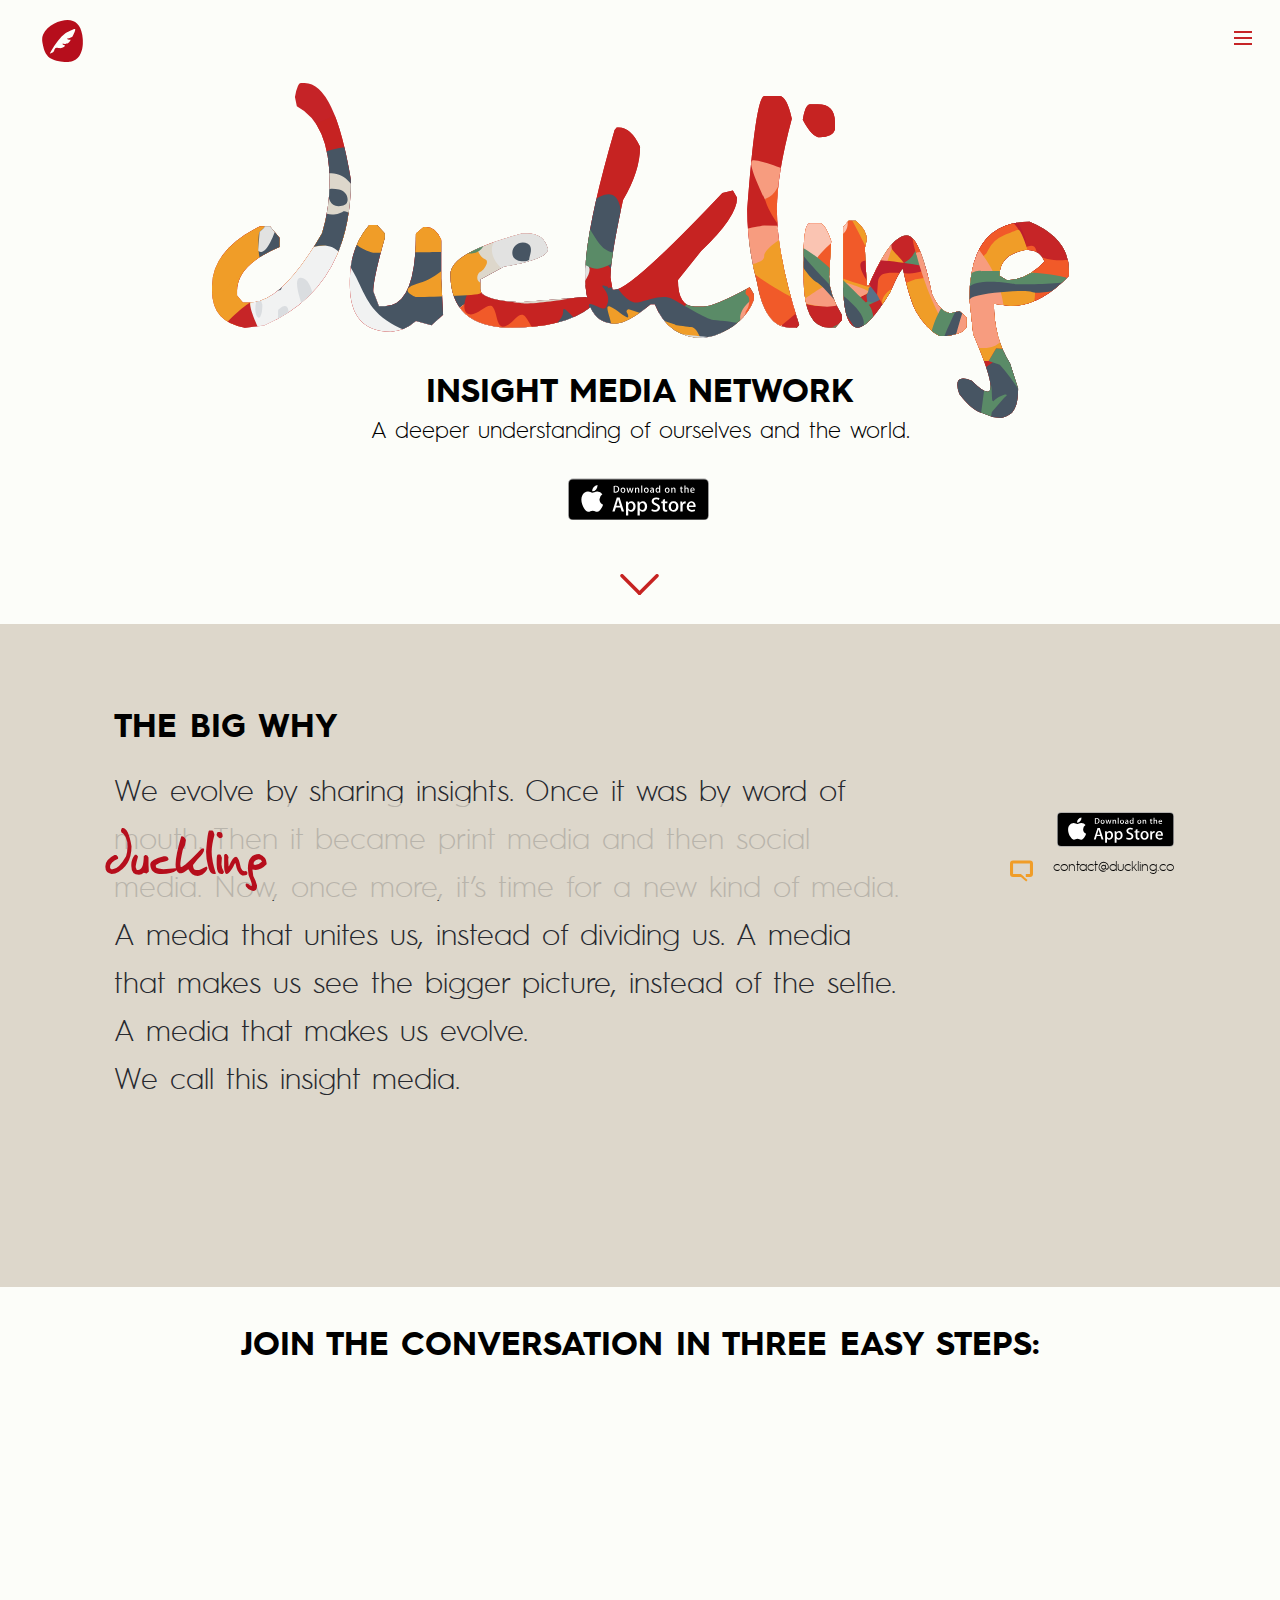
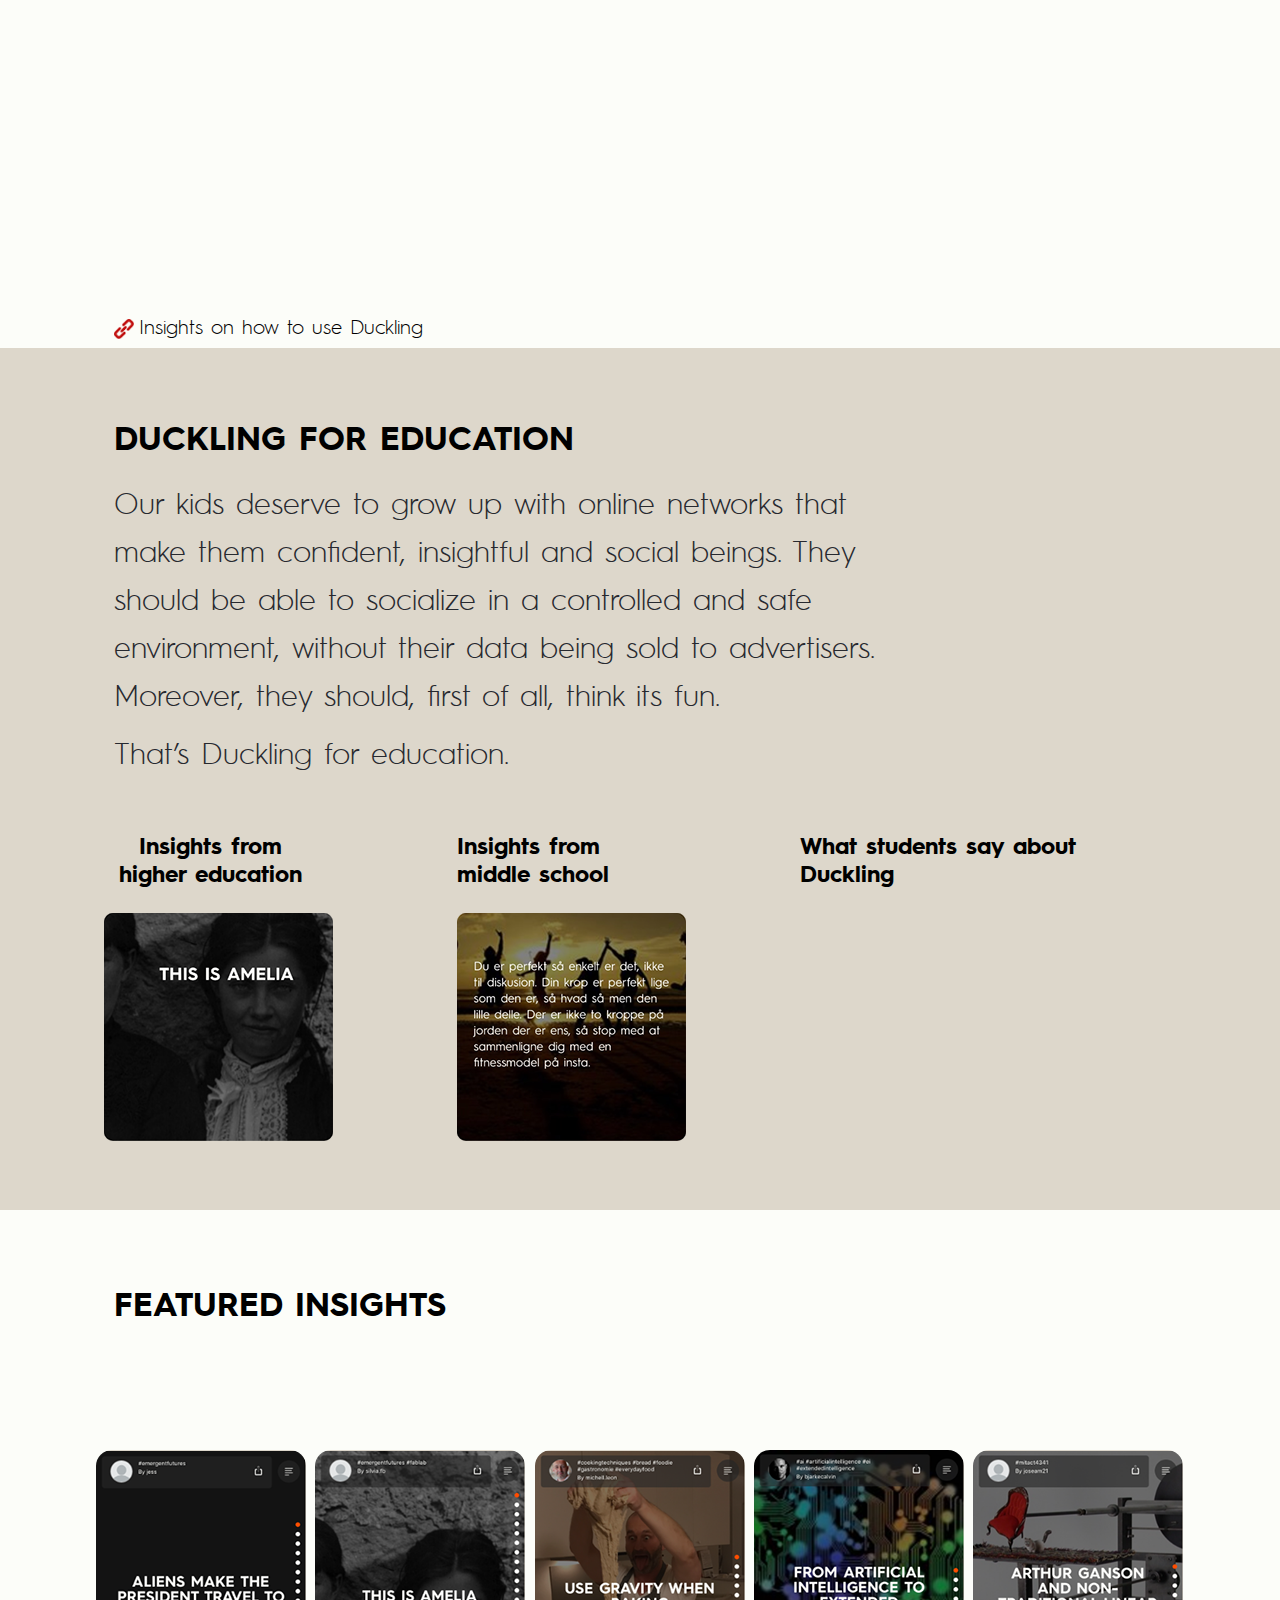
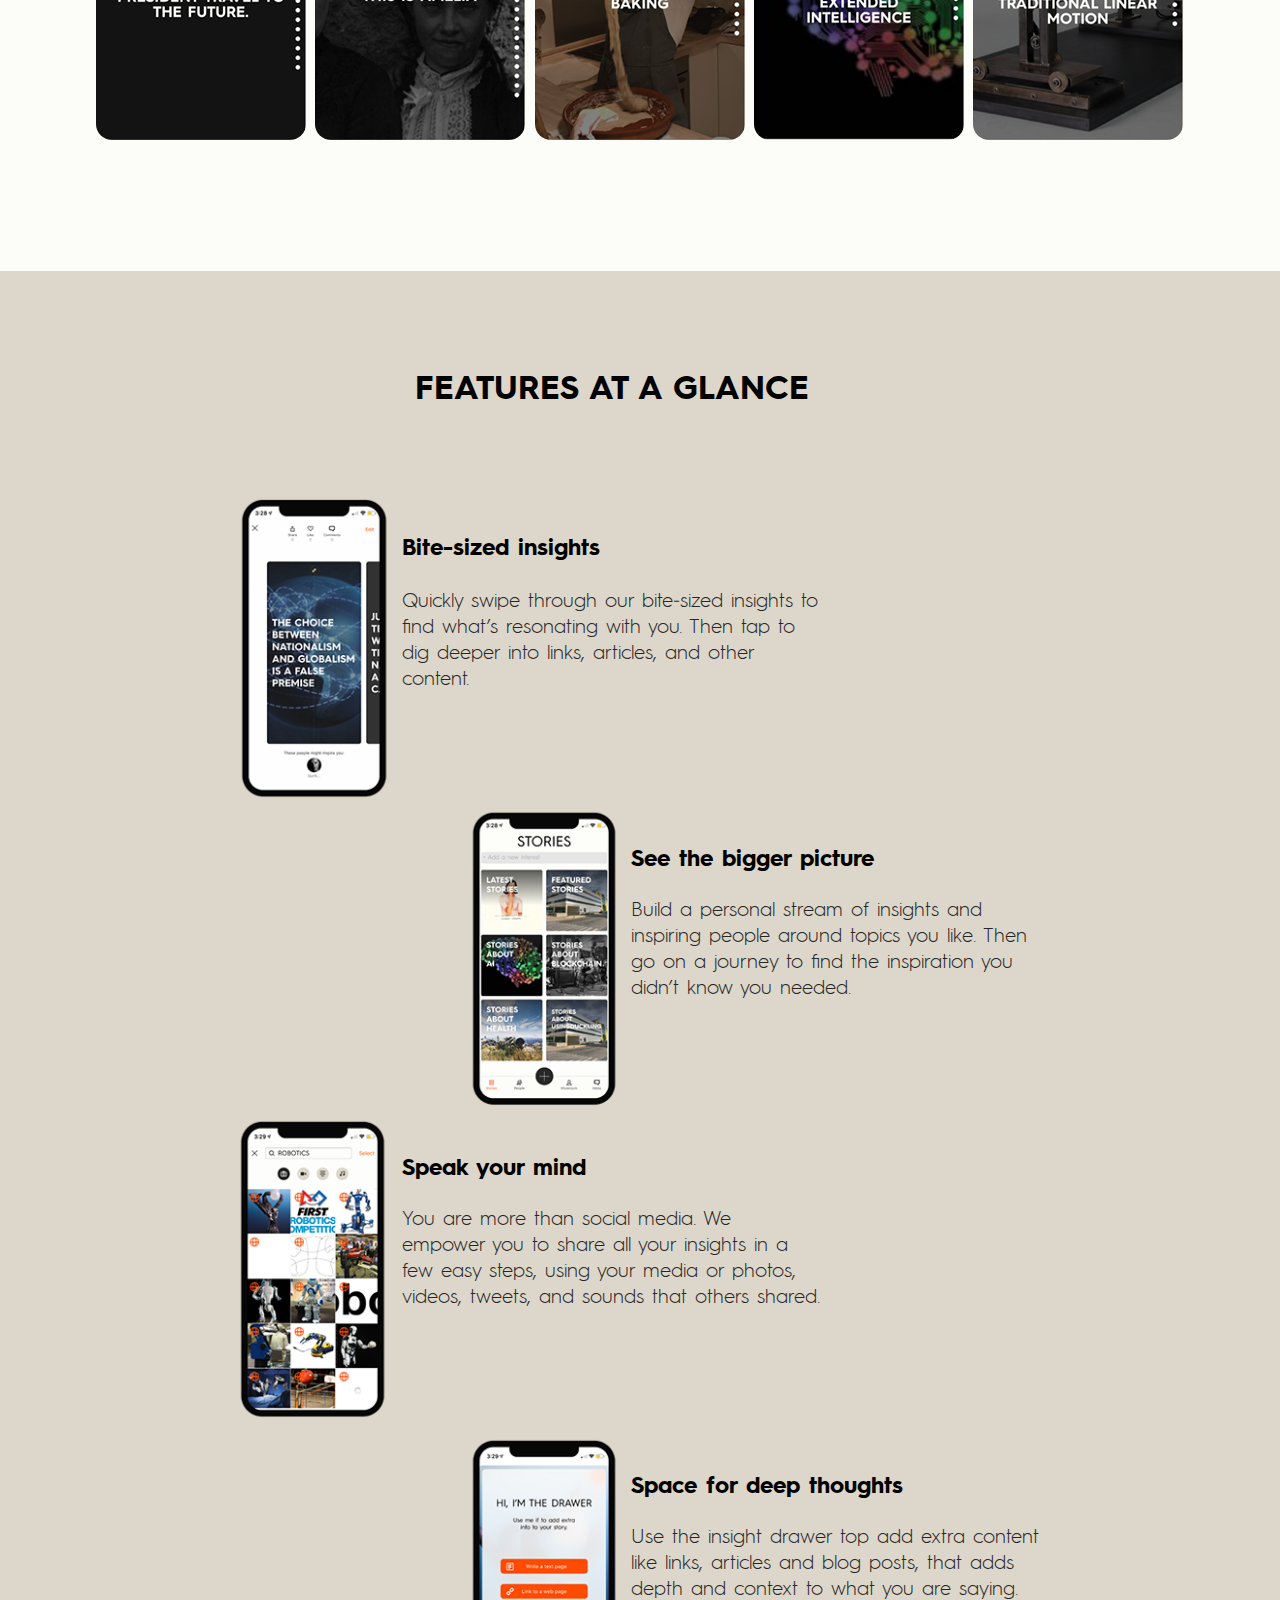
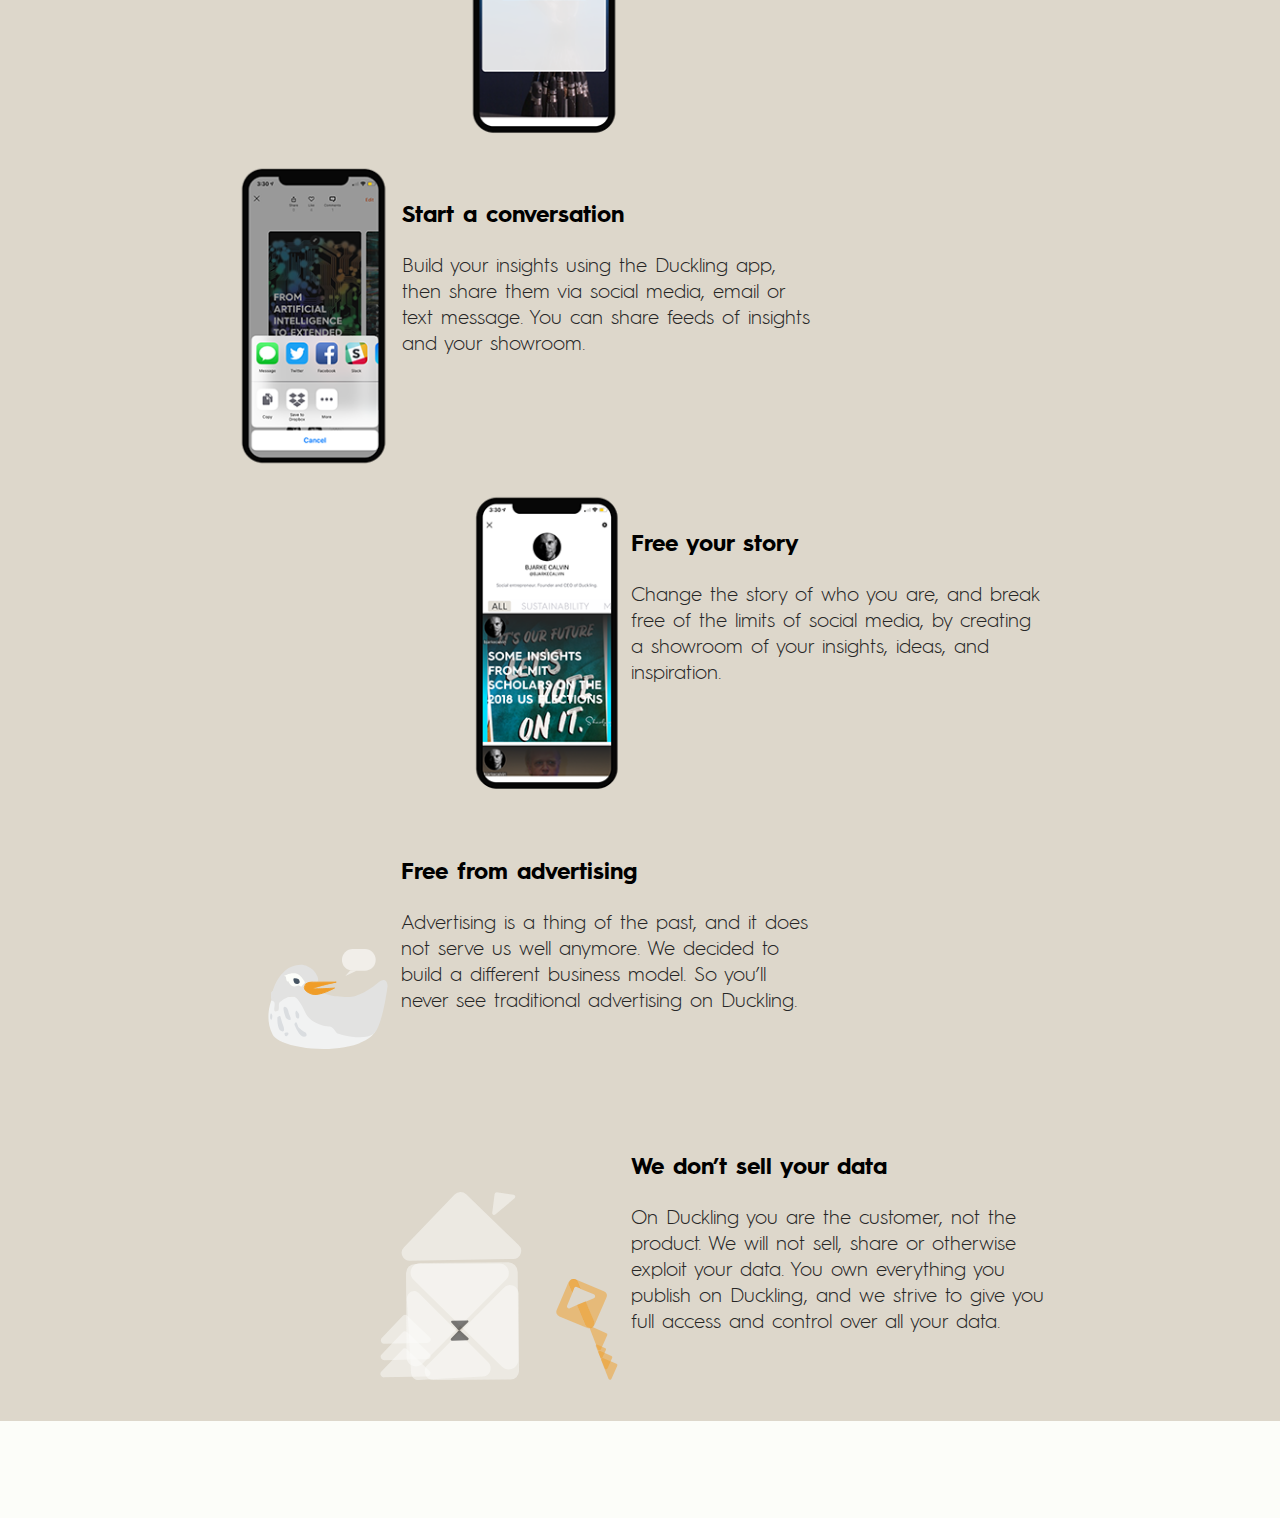
==== commit 61e170a4: "hamburger back" ====
--- a/index.html
+++ b/index.html
@@ -19,11 +19,11 @@
   <!-- CSS -->
   <link rel="stylesheet" type="text/css" href="css/site_global.css?crc=4131438561"/>
   <link rel="stylesheet" type="text/css" href="css/master_a-master.css?crc=3883564194"/>
-  <link rel="stylesheet" type="text/css" href="css/index.css?crc=3799958273" id="pagesheet"/>
+  <link rel="stylesheet" type="text/css" href="css/index.css?crc=3780647278" id="pagesheet"/>
   <!-- IE-only CSS -->
   <!--[if lt IE 9]>
   <link rel="stylesheet" type="text/css" href="css/nomq_preview_master_a-master.css?crc=249404312"/>
-  <link rel="stylesheet" type="text/css" href="css/nomq_index.css?crc=487773325" id="nomq_pagesheet"/>
+  <link rel="stylesheet" type="text/css" href="css/nomq_index.css?crc=4244732416" id="nomq_pagesheet"/>
   <![endif]-->
   <!-- JS includes -->
   <!--[if lt IE 9]>
@@ -425,7 +425,6 @@
       <div class="ThumbGroup clearfix grpelem" id="u41749"><!-- none box -->
        <div class="popup_anchor" id="u41750popup">
         <div class="Thumb popup_element clearfix" id="u41750"><!-- group -->
-         <div class="grpelem shared_content" id="u79395" data-content-guid="u79395_content"><!-- simple frame --></div>
          <div class="size_fixed grpelem shared_content" id="u41576" data-content-guid="u41576_content"><!-- custom html -->
           
   <div class="menu-toggle">
@@ -655,14 +654,6 @@
     </div>
     <div class="clearfix grpelem temp_no_id" data-orig-id="ppamphletu41748"><!-- group -->
      <div class="PamphletWidget clearfix allow_click_through temp_no_id" data-visibility="changed" style="visibility:hidden" data-orig-id="pamphletu41748"><!-- none box -->
-      <div class="ThumbGroup clearfix grpelem temp_no_id" data-col-pos="1" data-sizePolicy="fluidWidth" data-pintopage="page_fixedLeft" data-orig-id="u41749"><!-- none box -->
-       <div class="popup_anchor allow_click_through temp_no_id" data-col-pos="0" data-orig-id="u41750popup">
-        <div class="Thumb popup_element clearfix temp_no_id" data-col-pos="0" data-orig-id="u41750"><!-- group -->
-         <span class="grpelem placeholder" data-placeholder-for="u79395_content"><!-- placeholder node --></span>
-         <span class="size_fixed grpelem placeholder" data-placeholder-for="u41576_content"><!-- placeholder node --></span>
-        </div>
-       </div>
-      </div>
       <div class="popup_anchor allow_click_through temp_no_id" data-col-pos="0" data-orig-id="u41755popup">
        <div class="temp_no_id" data-orig-id="u41755-wrapper">
         <div class="ContainerGroup clearfix temp_no_id" data-col-pos="0" data-orig-id="u41755"><!-- none box -->
@@ -691,6 +682,13 @@
            </div>
           </nav>
          </div>
+        </div>
+       </div>
+      </div>
+      <div class="ThumbGroup clearfix grpelem temp_no_id" data-col-pos="1" data-sizePolicy="fluidWidth" data-pintopage="page_fixedLeft" data-orig-id="u41749"><!-- none box -->
+       <div class="popup_anchor allow_click_through temp_no_id" data-col-pos="0" data-orig-id="u41750popup">
+        <div class="Thumb popup_element clearfix temp_no_id" data-col-pos="0" data-orig-id="u41750"><!-- group -->
+         <span class="size_fixed grpelem placeholder" data-placeholder-for="u41576_content"><!-- placeholder node --></span>
         </div>
        </div>
       </div>
@@ -894,14 +892,6 @@
     </div>
     <div class="clearfix grpelem temp_no_id" data-orig-id="ppamphletu41748"><!-- group -->
      <div class="PamphletWidget clearfix allow_click_through temp_no_id" data-visibility="changed" style="visibility:hidden" data-orig-id="pamphletu41748"><!-- none box -->
-      <div class="ThumbGroup clearfix grpelem temp_no_id" data-col-pos="1" data-sizePolicy="fluidWidth" data-pintopage="page_fixedLeft" data-orig-id="u41749"><!-- none box -->
-       <div class="popup_anchor allow_click_through temp_no_id" data-col-pos="0" data-orig-id="u41750popup">
-        <div class="Thumb popup_element clearfix temp_no_id" data-col-pos="0" data-orig-id="u41750"><!-- group -->
-         <span class="grpelem placeholder" data-placeholder-for="u79395_content"><!-- placeholder node --></span>
-         <span class="size_fixed grpelem placeholder" data-placeholder-for="u41576_content"><!-- placeholder node --></span>
-        </div>
-       </div>
-      </div>
       <div class="popup_anchor allow_click_through temp_no_id" data-col-pos="0" data-orig-id="u41755popup">
        <div class="temp_no_id" data-orig-id="u41755-wrapper">
         <div class="ContainerGroup clearfix temp_no_id" data-col-pos="0" data-orig-id="u41755"><!-- none box -->
@@ -930,6 +920,13 @@
            </div>
           </nav>
          </div>
+        </div>
+       </div>
+      </div>
+      <div class="ThumbGroup clearfix grpelem temp_no_id" data-col-pos="1" data-sizePolicy="fluidWidth" data-pintopage="page_fixedLeft" data-orig-id="u41749"><!-- none box -->
+       <div class="popup_anchor allow_click_through temp_no_id" data-col-pos="0" data-orig-id="u41750popup">
+        <div class="Thumb popup_element clearfix temp_no_id" data-col-pos="0" data-orig-id="u41750"><!-- group -->
+         <span class="size_fixed grpelem placeholder" data-placeholder-for="u41576_content"><!-- placeholder node --></span>
         </div>
        </div>
       </div>
@@ -1116,7 +1113,6 @@
       <div class="ThumbGroup clearfix grpelem temp_no_id" data-col-pos="1" data-sizePolicy="fluidWidth" data-pintopage="page_fixedLeft" data-orig-id="u41749"><!-- none box -->
        <div class="popup_anchor allow_click_through temp_no_id" data-col-pos="0" data-orig-id="u41750popup">
         <div class="Thumb popup_element clearfix temp_no_id" data-col-pos="0" data-orig-id="u41750"><!-- group -->
-         <span class="grpelem placeholder" data-placeholder-for="u79395_content"><!-- placeholder node --></span>
          <span class="size_fixed grpelem placeholder" data-placeholder-for="u41576_content"><!-- placeholder node --></span>
         </div>
        </div>
@@ -1314,7 +1310,6 @@
       <div class="ThumbGroup clearfix grpelem temp_no_id" data-col-pos="1" data-sizePolicy="fluidWidth" data-pintopage="page_fixedLeft" data-orig-id="u41749"><!-- none box -->
        <div class="popup_anchor allow_click_through temp_no_id" data-col-pos="0" data-orig-id="u41750popup">
         <div class="Thumb popup_element clearfix temp_no_id" data-col-pos="0" data-orig-id="u41750"><!-- group -->
-         <span class="grpelem placeholder" data-placeholder-for="u79395_content"><!-- placeholder node --></span>
          <span class="size_fixed grpelem placeholder" data-placeholder-for="u41576_content"><!-- placeholder node --></span>
         </div>
        </div>
@@ -1557,7 +1552,6 @@
       <div class="ThumbGroup clearfix grpelem temp_no_id" data-col-pos="1" data-sizePolicy="fluidWidth" data-pintopage="page_fixedLeft" data-orig-id="u41749"><!-- none box -->
        <div class="popup_anchor allow_click_through temp_no_id" data-col-pos="0" data-orig-id="u41750popup">
         <div class="Thumb popup_element clearfix temp_no_id" data-col-pos="0" data-orig-id="u41750"><!-- group -->
-         <span class="grpelem placeholder" data-placeholder-for="u79395_content"><!-- placeholder node --></span>
          <span class="size_fixed grpelem placeholder" data-placeholder-for="u41576_content"><!-- placeholder node --></span>
         </div>
        </div>
@@ -1754,7 +1748,6 @@
       <div class="ThumbGroup clearfix grpelem temp_no_id" data-col-pos="1" data-sizePolicy="fluidWidth" data-pintopage="page_fixedLeft" data-orig-id="u41749"><!-- none box -->
        <div class="popup_anchor allow_click_through temp_no_id" data-col-pos="0" data-orig-id="u41750popup">
         <div class="Thumb popup_element clearfix temp_no_id" data-col-pos="0" data-orig-id="u41750"><!-- group -->
-         <span class="grpelem placeholder" data-placeholder-for="u79395_content"><!-- placeholder node --></span>
          <span class="size_fixed grpelem placeholder" data-placeholder-for="u41576_content"><!-- placeholder node --></span>
         </div>
        </div>
@@ -1952,7 +1945,6 @@
       <div class="ThumbGroup clearfix grpelem temp_no_id" data-col-pos="1" data-sizePolicy="fluidWidth" data-pintopage="page_fixedLeft" data-orig-id="u41749"><!-- none box -->
        <div class="popup_anchor allow_click_through temp_no_id" data-col-pos="0" data-orig-id="u41750popup">
         <div class="Thumb popup_element clearfix temp_no_id" data-col-pos="0" data-orig-id="u41750"><!-- group -->
-         <span class="grpelem placeholder" data-placeholder-for="u79395_content"><!-- placeholder node --></span>
          <span class="size_fixed grpelem placeholder" data-placeholder-for="u41576_content"><!-- placeholder node --></span>
         </div>
        </div>
@@ -2180,14 +2172,6 @@
     </div>
     <div class="clearfix grpelem temp_no_id" data-orig-id="ppamphletu41748"><!-- group -->
      <div class="PamphletWidget clearfix allow_click_through temp_no_id" data-visibility="changed" style="visibility:hidden" data-orig-id="pamphletu41748"><!-- none box -->
-      <div class="ThumbGroup clearfix grpelem temp_no_id" data-col-pos="1" data-sizePolicy="fluidWidth" data-pintopage="page_fixedLeft" data-orig-id="u41749"><!-- none box -->
-       <div class="popup_anchor allow_click_through temp_no_id" data-col-pos="0" data-orig-id="u41750popup">
-        <div class="Thumb popup_element clearfix temp_no_id" data-col-pos="0" data-orig-id="u41750"><!-- group -->
-         <span class="grpelem placeholder" data-placeholder-for="u79395_content"><!-- placeholder node --></span>
-         <span class="size_fixed grpelem placeholder" data-placeholder-for="u41576_content"><!-- placeholder node --></span>
-        </div>
-       </div>
-      </div>
       <div class="popup_anchor allow_click_through temp_no_id" data-col-pos="0" data-orig-id="u41755popup">
        <div class="temp_no_id" data-orig-id="u41755-wrapper">
         <div class="ContainerGroup clearfix temp_no_id" data-col-pos="0" data-orig-id="u41755"><!-- none box -->
@@ -2216,6 +2200,13 @@
            </div>
           </nav>
          </div>
+        </div>
+       </div>
+      </div>
+      <div class="ThumbGroup clearfix grpelem temp_no_id" data-col-pos="1" data-sizePolicy="fluidWidth" data-pintopage="page_fixedLeft" data-orig-id="u41749"><!-- none box -->
+       <div class="popup_anchor allow_click_through temp_no_id" data-col-pos="0" data-orig-id="u41750popup">
+        <div class="Thumb popup_element clearfix temp_no_id" data-col-pos="0" data-orig-id="u41750"><!-- group -->
+         <span class="size_fixed grpelem placeholder" data-placeholder-for="u41576_content"><!-- placeholder node --></span>
         </div>
        </div>
       </div>
--- a/css/index.css
+++ b/css/index.css
@@ -1,4 +1,4 @@
-.version.index{color:#0000E2;background-color:#7EC301;}.js body{visibility:hidden;}.js body.initialized{visibility:visible;}@font-face{font-family:'__Hurme Geometric Sans 3_5';src:url('../fonts/29d0ae_0_0.eot');src:local('☺'), url('../fonts/29d0ae_0_0.woff') format('woff');font-weight:700;font-style:normal;}@font-face{font-family:'__Hurme Geometric Sans 3_5';src:url('../fonts/29d0ae_1_0.eot');src:local('☺'), url('../fonts/29d0ae_1_0.woff') format('woff');font-weight:300;font-style:normal;}#page{margin-left:auto;background-color:transparent;z-index:1;margin-right:auto;background-image:none;border-width:0px;border-color:#000000;}#u1404{filter:alpha(opacity=100);z-index:3;opacity:1;-ms-filter:"progid:DXImageTransform.Microsoft.Alpha(Opacity=100)";background:#FCFDF9 url("../images/headerfontvectorart.svg?crc=4275489965") no-repeat center top;background-size:contain;}.nosvg #u1404{background-image:url('../images/headerfontvectorart_poster_u10868.png?crc=3994866047');}#u1904-4{background-color:transparent;text-align:center;font-family:'__Hurme Geometric Sans 3_5';z-index:15;font-weight:300;position:relative;}#u1796{background-color:transparent;z-index:9;border-width:0px;position:relative;}#u1792{z-index:10;display:block;}#pu6185{z-index:2;}#u6185{background-color:#FCFDF9;z-index:2;border-width:0px;}#u1774{background-color:#DDD7CB;z-index:4;border-width:0px;}#u14943{background-color:transparent;filter:alpha(opacity=0);opacity:0;width:39px;position:relative;-ms-filter:"progid:DXImageTransform.Microsoft.Alpha(Opacity=0)";}#u4416-4{background-color:transparent;text-align:left;z-index:19;position:relative;}#u12237{background-color:#FCFDF9;filter:alpha(opacity=0);z-index:5;border-width:0px;opacity:0;-ms-filter:"progid:DXImageTransform.Microsoft.Alpha(Opacity=0)";}#u5406-4{background-color:transparent;z-index:23;margin-right:-10000px;position:relative;}#u5696-4,#u5704-4,#u5730-4{background-color:transparent;text-align:center;position:relative;}#u55472-4{background-color:transparent;font-weight:300;margin-right:-10000px;font-family:'__Hurme Geometric Sans 3_5';position:relative;}#u1786{background-color:#DDD7CB;z-index:7;}#u40799-4{background-color:transparent;min-height:60px;text-align:left;position:relative;}#u40800-6{background-color:transparent;font-weight:300;position:relative;}#u40800-2,#u40800-4{text-transform:none;font-family:'__Hurme Geometric Sans 3_5';}#u11108,#u5424,#u11114,#u5464,#u11120,#u5496,#u52244,#u52268{background-color:transparent;position:relative;}#u52292-4,#u52302-4,#u52333-4{background-color:transparent;font-weight:700;font-family:'__Hurme Geometric Sans 3_5';position:relative;}#u1786-bw{z-index:7;}#u51005{background-color:#FCFDF9;filter:alpha(opacity=0);opacity:0;z-index:6;border-width:0px;-ms-filter:"progid:DXImageTransform.Microsoft.Alpha(Opacity=0)";}#pu51005,#u51005-bw{z-index:6;}#u40840{background-color:#DDD7CB;z-index:8;}#u1786_align_to_page,#u40840_align_to_page{margin-left:auto;margin-right:auto;position:relative;}#u39504-4{background-color:transparent;min-height:76px;position:relative;}#phome,#pu39548-4{margin-right:-10000px;}#u12255,#u12051,#u12263,#u12043,#u12271,#u12035,#u55482,#u56749,#u52357,#u52367,#u52377,#u51975,#u39547,#u39511,#u39523,#u39517,#u39529,#u39505,#u39535,#u39541{background-color:transparent;border-color:transparent;border-width:0px;position:relative;}#u55448,#u39549,#u39515,#u39527,#u39521,#u39533,#u39509,#u39539,#u39542{background-color:transparent;margin-right:-10000px;position:relative;}#u14939,#u11104,#u11110,#u11116,#u39540,#u39543{display:block;}#u28290,#u40603,#u39512,#u39524,#u39518,#u39530,#u39506,#u39536,#u39544{background-color:transparent;margin-right:-10000px;border-color:transparent;border-width:0px;position:relative;}#u39548-4,#u39514-4,#u39526-4,#u39519-4,#u39532-4,#u39508-4,#u39538-4,#u39545-4{background-color:transparent;min-height:52px;position:relative;}#u39551-4,#u39513-4,#u39525-4,#u39520-4,#u39531-4,#u39507-4,#u39537-4,#u39546-4{background-color:transparent;font-weight:300;position:relative;color:#262626;min-height:177px;font-family:'__Hurme Geometric Sans 3_5';}#u40840-bw{z-index:8;}#u40912-4{background-color:transparent;min-height:60px;margin-right:-10000px;position:relative;}#education,#features,#featured-insights{width:22px;position:relative;margin-right:-10000px;}.MenuItem,.PamphletWidget .ThumbGroup .Thumb,.PamphletNextButton,.PamphletPrevButton,.PamphletCloseButton{cursor:pointer;}#u319{top:20px;position:fixed;}#u298,#u283-4,#u187,#u11040,#u11013{position:fixed;}.html{background-color:#FCFDF9;}#home,#why,#how,body{position:relative;}@media (min-width: 1201px), print{#muse_css_mq{background-color:#FFFFFF;}#bp_infinity.active{display:block;}#page{width:1200px;min-height:2502px;padding-bottom:97px;}#phome{z-index:185;width:0.01px;margin-left:-25px;}#u1404{min-height:331px;padding-bottom:4px;}#u1900-4{z-index:11;width:1025px;min-height:40px;background-color:transparent;line-height:40px;position:relative;margin-right:-10000px;margin-top:291px;left:112px;}#u1404-bw{z-index:3;min-height:331px;margin-top:65px;}#u1904-4{width:1023px;min-height:28px;line-height:28px;font-size:23px;margin-left:114px;}#u1796{width:141px;margin-left:553px;margin-top:32px;}#u1792{margin-bottom:-1px;}#pu14943{z-index:67;width:0.01px;margin-left:605px;margin-top:54px;}#u14943{z-index:67;margin-right:-10000px;}#u14939{z-index:68;}#u15450{z-index:69;width:39px;background-color:transparent;position:relative;margin-right:-10000px;}#u15447{z-index:70;display:block;}#pu6185{width:0.01px;margin-top:29px;}#u6185{height:643px;}#u6185-bw{z-index:2;height:643px;}#u1774{min-height:608px;padding-bottom:55px;}#u1404_align_to_page,#u1774_align_to_page{margin-left:auto;margin-right:auto;position:relative;width:1200px;left:-25px;}#pu4416-4{z-index:19;width:0.01px;margin-right:-10000px;margin-top:85px;margin-left:99px;}#u4416-4{width:776px;min-height:60px;line-height:40px;}#u4430-6{z-index:27;width:786px;min-height:463px;background-color:transparent;font-weight:300;position:relative;}#u4430-4{text-transform:none;line-height:48px;font-family:'__Hurme Geometric Sans 3_5';}#u1774-bw{z-index:4;min-height:608px;}#pu12237{z-index:5;width:0.01px;}#u12237-bw{z-index:5;margin-top:1px;height:663px;}#u5406-4{width:940px;min-height:60px;line-height:40px;margin-top:40px;left:155px;}#why,#how{margin-right:-10000px;width:22px;}#u28290{z-index:36;width:932px;margin-top:122px;left:159px;}#u12255{z-index:37;width:233px;margin-right:-10000px;}#u5696-4{z-index:38;width:211px;min-height:63px;line-height:24px;margin-right:-10000px;margin-top:416px;left:22px;}#u12051{z-index:42;width:229px;padding-bottom:0px;margin-right:-10000px;}#u11108{z-index:45;width:38px;margin-left:104px;}#u11104{z-index:46;}#u5424{z-index:43;width:229px;top:-5px;margin-bottom:-5px;}#u5424_img{padding-bottom:9px;}#u12263{z-index:47;width:233px;margin-right:-10000px;left:350px;}#u5704-4{z-index:48;width:211px;min-height:63px;line-height:24px;margin-right:-10000px;margin-top:416px;left:22px;}#u12043{z-index:52;width:229px;padding-bottom:0px;margin-right:-10000px;}#u11114{z-index:55;width:38px;margin-left:105px;}#u11110{z-index:56;}#u5464{z-index:53;width:229px;top:-5px;margin-bottom:-5px;}#u5464_img{padding-bottom:10px;}#u12271{z-index:57;width:232px;margin-right:-10000px;left:700px;}#u5730-4{z-index:58;width:195px;min-height:58px;line-height:24px;margin-right:-10000px;margin-top:417px;left:37px;}#u12035{z-index:62;width:221px;margin-right:-10000px;}#u11120{z-index:65;width:38px;margin-left:106px;}#u11116{z-index:66;}#u5496{z-index:63;width:221px;margin-top:15px;}#u5496_img{padding-bottom:3px;}.js #u5696-4.ose_pre_init,.js #u11108.ose_pre_init,.js #u5424.ose_pre_init,.js #u5704-4.ose_pre_init,.js #u11114.ose_pre_init,.js #u5464.ose_pre_init,.js #u5730-4.ose_pre_init,.js #u11120.ose_pre_init,.js #u5496.ose_pre_init{opacity:0;-ms-filter:"progid:DXImageTransform.Microsoft.Alpha(Opacity=0)";filter:alpha(opacity=0);}#u55482{z-index:209;width:843px;margin-right:-10000px;margin-top:630px;left:99px;}#u55448{z-index:210;width:20px;margin-top:2px;}#u55472-4{z-index:212;width:818px;min-height:31px;line-height:24px;font-size:20px;left:25px;}#u1786{min-height:806px;padding-bottom:56px;}#u1786_align_to_page{width:1200px;left:-25px;margin-bottom:-3px;}#pu40799-4{z-index:171;width:0.01px;margin-right:-10000px;margin-top:74px;margin-left:89px;}#u40799-4{z-index:171;width:776px;line-height:40px;margin-left:10px;}#pu40800-6{z-index:179;width:0.01px;}#u40800-6{z-index:179;width:786px;min-height:381px;margin-right:-10000px;left:10px;}#u40800-2,#u40800-4{line-height:48px;}#u56749{z-index:188;width:1072px;margin-right:-10000px;margin-top:352px;}#u52357{z-index:189;width:229px;margin-right:-10000px;}#u52292-4{z-index:192;width:212px;min-height:66px;line-height:28px;text-align:center;font-size:23px;}#u52244{z-index:190;width:229px;margin-top:13px;}#u52367{z-index:196;width:229px;margin-right:-10000px;left:353px;}#u52302-4{z-index:199;width:222px;min-height:66px;line-height:28px;font-size:23px;}#u52268{z-index:197;width:229px;margin-top:13px;}#u52377{z-index:203;width:376px;margin-right:-10000px;left:696px;}#u52333-4{z-index:205;width:376px;min-height:66px;line-height:28px;font-size:23px;}#u51975{z-index:204;width:376px;height:254px;}#u1786-bw{min-height:806px;margin-top:-3px;}#pu51005{width:0.01px;margin-top:-2px;}#u12237,#u51005,#u51005-bw{height:663px;}#u40912-4{z-index:175;width:776px;line-height:40px;text-align:left;margin-top:80px;left:99px;}#featured-insights{margin-top:2px;}#u67638{z-index:216;width:1087px;border-width:0px;border-color:transparent;background-color:transparent;position:relative;margin-right:-10000px;margin-top:242px;left:81px;}#buttonu65412{z-index:217;width:210px;height:290px;-webkit-transition-duration:1s;-webkit-transition-delay:0s;-webkit-transition-timing-function:ease;transition-duration:1s;transition-delay:0s;transition-timing-function:ease;border-color:#787878;opacity:1;-ms-filter:"progid:DXImageTransform.Microsoft.Alpha(Opacity=100)";filter:alpha(opacity=100);border-radius:16px;position:relative;margin-right:-10000px;background:#DDD7CB url("../images/1-buttonu65412-fr.png?crc=4006155416") no-repeat center center;background-size:contain;}#buttonu65412:hover{opacity:1;-ms-filter:"progid:DXImageTransform.Microsoft.Alpha(Opacity=100)";filter:alpha(opacity=100);width:210px;height:290px;min-height:0px;margin:0px -10000px 0px 0px;background:#141414 url("../images/1-buttonu65412-fr.png?crc=4006155416") no-repeat center center;background-size:contain;}#buttonu65412.ButtonSelected{opacity:1;-ms-filter:"progid:DXImageTransform.Microsoft.Alpha(Opacity=100)";filter:alpha(opacity=100);width:210px;height:290px;min-height:0px;margin:0px -10000px 0px 0px;background:#DDD7CB url("../images/1-buttonu65412-fr.png?crc=4006155416") no-repeat center center;background-size:contain;}#u65808-5{z-index:218;width:210px;min-height:290px;background-color:#DDD7CB;opacity:0;-ms-filter:"progid:DXImageTransform.Microsoft.Alpha(Opacity=0)";filter:alpha(opacity=0);border-radius:16px;color:#C62527;text-align:center;letter-spacing:15px;font-family:'__Hurme Geometric Sans 3_5';font-weight:700;position:relative;margin-right:-10000px;}#buttonu65412:hover #u65808-5{opacity:0.9;-ms-filter:"progid:DXImageTransform.Microsoft.Alpha(Opacity=90)";filter:alpha(opacity=90);padding-top:0px;padding-bottom:0px;min-height:290px;width:210px;margin:0px -10000px 0px 0px;}#buttonu65412:hover #u65808-5 p,#buttonu65412:hover #u65808-5 span{letter-spacing:0px;font-family:'__Hurme Geometric Sans 3_5';font-weight:700;font-style:normal;}#buttonu67037{z-index:223;width:210px;height:290px;-webkit-transition-duration:1s;-webkit-transition-delay:0s;-webkit-transition-timing-function:ease;transition-duration:1s;transition-delay:0s;transition-timing-function:ease;border-color:#787878;opacity:1;-ms-filter:"progid:DXImageTransform.Microsoft.Alpha(Opacity=100)";filter:alpha(opacity=100);border-radius:16px;position:relative;margin-right:-10000px;left:219px;background:#DDD7CB url("../images/2-buttonu67037-fr.png?crc=200643591") no-repeat center center;background-size:contain;}#buttonu67037:hover{opacity:1;-ms-filter:"progid:DXImageTransform.Microsoft.Alpha(Opacity=100)";filter:alpha(opacity=100);width:210px;height:290px;min-height:0px;margin:0px -10000px 0px 0px;background:#141414 url("../images/2-buttonu67037-fr.png?crc=200643591") no-repeat center center;background-size:contain;}#buttonu67037.ButtonSelected{opacity:1;-ms-filter:"progid:DXImageTransform.Microsoft.Alpha(Opacity=100)";filter:alpha(opacity=100);width:210px;height:290px;min-height:0px;margin:0px -10000px 0px 0px;background:#DDD7CB url("../images/2-buttonu67037-fr.png?crc=200643591") no-repeat center center;background-size:contain;}#u67038-5{z-index:224;width:210px;min-height:290px;background-color:#DDD7CB;opacity:0;-ms-filter:"progid:DXImageTransform.Microsoft.Alpha(Opacity=0)";filter:alpha(opacity=0);border-radius:16px;color:#C62527;text-align:center;letter-spacing:15px;font-family:'__Hurme Geometric Sans 3_5';font-weight:700;position:relative;margin-right:-10000px;}#buttonu67037:hover #u67038-5{opacity:0.9;-ms-filter:"progid:DXImageTransform.Microsoft.Alpha(Opacity=90)";filter:alpha(opacity=90);padding-top:0px;padding-bottom:0px;min-height:290px;width:210px;margin:0px -10000px 0px 0px;}#buttonu67037:hover #u67038-5 p,#buttonu67037:hover #u67038-5 span{letter-spacing:0px;font-family:'__Hurme Geometric Sans 3_5';font-weight:700;font-style:normal;}#buttonu67088{z-index:229;width:210px;height:290px;-webkit-transition-duration:1s;-webkit-transition-delay:0s;-webkit-transition-timing-function:ease;transition-duration:1s;transition-delay:0s;transition-timing-function:ease;border-color:#787878;opacity:1;-ms-filter:"progid:DXImageTransform.Microsoft.Alpha(Opacity=100)";filter:alpha(opacity=100);border-radius:16px;position:relative;margin-right:-10000px;left:439px;background:#DDD7CB url("../images/4-buttonu67088-fr.png?crc=412143405") no-repeat center center;background-size:contain;}#buttonu67088:hover{opacity:1;-ms-filter:"progid:DXImageTransform.Microsoft.Alpha(Opacity=100)";filter:alpha(opacity=100);width:210px;height:290px;min-height:0px;margin:0px -10000px 0px 0px;background:#141414 url("../images/4-buttonu67088-fr.png?crc=412143405") no-repeat center center;background-size:contain;}#buttonu67088.ButtonSelected{opacity:1;-ms-filter:"progid:DXImageTransform.Microsoft.Alpha(Opacity=100)";filter:alpha(opacity=100);width:210px;height:290px;min-height:0px;margin:0px -10000px 0px 0px;background:#DDD7CB url("../images/4-buttonu67088-fr.png?crc=412143405") no-repeat center center;background-size:contain;}#u67089-5{z-index:230;width:210px;min-height:290px;background-color:#DDD7CB;opacity:0;-ms-filter:"progid:DXImageTransform.Microsoft.Alpha(Opacity=0)";filter:alpha(opacity=0);border-radius:16px;color:#C62527;text-align:center;letter-spacing:15px;font-family:'__Hurme Geometric Sans 3_5';font-weight:700;position:relative;margin-right:-10000px;}#buttonu67088:hover #u67089-5{opacity:0.9;-ms-filter:"progid:DXImageTransform.Microsoft.Alpha(Opacity=90)";filter:alpha(opacity=90);padding-top:0px;padding-bottom:0px;min-height:290px;width:210px;margin:0px -10000px 0px 0px;}#buttonu67088:hover #u67089-5 p,#buttonu67088:hover #u67089-5 span{letter-spacing:0px;font-family:'__Hurme Geometric Sans 3_5';font-weight:700;font-style:normal;}#buttonu67129{z-index:235;width:210px;height:290px;-webkit-transition-duration:1s;-webkit-transition-delay:0s;-webkit-transition-timing-function:ease;transition-duration:1s;transition-delay:0s;transition-timing-function:ease;border-color:#787878;opacity:1;-ms-filter:"progid:DXImageTransform.Microsoft.Alpha(Opacity=100)";filter:alpha(opacity=100);border-radius:16px;position:relative;margin-right:-10000px;left:658px;background:#DDD7CB url("../images/3-buttonu67129-fr.png?crc=3762843434") no-repeat left top;background-size:contain;}#buttonu67129:hover{opacity:0.9;-ms-filter:"progid:DXImageTransform.Microsoft.Alpha(Opacity=90)";filter:alpha(opacity=90);width:210px;height:290px;min-height:0px;margin:0px -10000px 0px 0px;background:#141414 url("../images/3-buttonu67129-fr.png?crc=3762843434") no-repeat left top;background-size:contain;}#buttonu67129.ButtonSelected{opacity:1;-ms-filter:"progid:DXImageTransform.Microsoft.Alpha(Opacity=100)";filter:alpha(opacity=100);width:210px;height:290px;min-height:0px;margin:0px -10000px 0px 0px;background:#DDD7CB url("../images/3-buttonu67129-fr.png?crc=3762843434") no-repeat left top;background-size:contain;}#u67130-5{z-index:236;width:210px;min-height:290px;background-color:#DDD7CB;opacity:0;-ms-filter:"progid:DXImageTransform.Microsoft.Alpha(Opacity=0)";filter:alpha(opacity=0);border-radius:16px;color:#C62527;text-align:center;letter-spacing:15px;font-family:'__Hurme Geometric Sans 3_5';font-weight:700;position:relative;margin-right:-10000px;}#buttonu67129:hover #u67130-5{opacity:1;-ms-filter:"progid:DXImageTransform.Microsoft.Alpha(Opacity=100)";filter:alpha(opacity=100);padding-top:0px;padding-bottom:0px;min-height:290px;width:210px;margin:0px -10000px 0px 0px;}#buttonu67129:hover #u67130-5 p,#buttonu67129:hover #u67130-5 span{letter-spacing:0px;font-family:'__Hurme Geometric Sans 3_5';font-weight:700;font-style:normal;}#buttonu67170{z-index:241;width:210px;height:290px;-webkit-transition-duration:1s;-webkit-transition-delay:0s;-webkit-transition-timing-function:ease;transition-duration:1s;transition-delay:0s;transition-timing-function:ease;border-color:#787878;opacity:1;-ms-filter:"progid:DXImageTransform.Microsoft.Alpha(Opacity=100)";filter:alpha(opacity=100);border-radius:16px;position:relative;margin-right:-10000px;left:877px;background:#DDD7CB url("../images/5-buttonu67170-fr.png?crc=3904929973") no-repeat center center;background-size:contain;}#buttonu67170:hover{opacity:1;-ms-filter:"progid:DXImageTransform.Microsoft.Alpha(Opacity=100)";filter:alpha(opacity=100);width:210px;height:290px;min-height:0px;margin:0px -10000px 0px 0px;background:#141414 url("../images/5-buttonu67170-fr.png?crc=3904929973") no-repeat center center;background-size:contain;}#buttonu67170.ButtonSelected{opacity:1;-ms-filter:"progid:DXImageTransform.Microsoft.Alpha(Opacity=100)";filter:alpha(opacity=100);width:210px;height:290px;min-height:0px;margin:0px -10000px 0px 0px;background:#DDD7CB url("../images/5-buttonu67170-fr.png?crc=3904929973") no-repeat center center;background-size:contain;}#u67171-5{z-index:242;width:210px;min-height:290px;background-color:#DDD7CB;opacity:0;-ms-filter:"progid:DXImageTransform.Microsoft.Alpha(Opacity=0)";filter:alpha(opacity=0);border-radius:16px;color:#C62527;text-align:center;letter-spacing:15px;font-family:'__Hurme Geometric Sans 3_5';font-weight:700;position:relative;margin-right:-10000px;}#buttonu67170:hover #u67171-5{opacity:0.9;-ms-filter:"progid:DXImageTransform.Microsoft.Alpha(Opacity=90)";filter:alpha(opacity=90);padding-top:0px;padding-bottom:0px;min-height:290px;width:210px;margin:0px -10000px 0px 0px;}#buttonu65412.ButtonSelected #u65808-5,#buttonu67037.ButtonSelected #u67038-5,#buttonu67088.ButtonSelected #u67089-5,#buttonu67129.ButtonSelected #u67130-5,#buttonu67170.ButtonSelected #u67171-5{opacity:0;-ms-filter:"progid:DXImageTransform.Microsoft.Alpha(Opacity=0)";filter:alpha(opacity=0);padding-top:0px;padding-bottom:0px;min-height:290px;width:210px;margin:0px -10000px 0px 0px;}#buttonu67170:hover #u67171-5 p,#buttonu67170:hover #u67171-5 span{letter-spacing:0px;font-family:'__Hurme Geometric Sans 3_5';font-weight:700;font-style:normal;}#buttonu65412.ButtonSelected #u65808-5 p,#buttonu65412.ButtonSelected #u65808-5 span,#buttonu67037.ButtonSelected #u67038-5 p,#buttonu67037.ButtonSelected #u67038-5 span,#buttonu67088.ButtonSelected #u67089-5 p,#buttonu67088.ButtonSelected #u67089-5 span,#buttonu67129.ButtonSelected #u67130-5 p,#buttonu67129.ButtonSelected #u67130-5 span,#buttonu67170.ButtonSelected #u67171-5 p,#buttonu67170.ButtonSelected #u67171-5 span{letter-spacing:15px;}#u65808-3,#u67038-3,#u67089-3,#u67130-3,#u67171-3{padding-top:135px;}#u65808,#u67038,#u67089,#u67130,#u67171{text-transform:uppercase;}#u40840{min-height:2714px;padding-bottom:36px;}#u40840_align_to_page{width:1200px;left:-25px;}#u40603{z-index:71;width:820px;padding-bottom:0px;margin-top:100px;left:215px;}#u39504-4{z-index:72;width:605px;line-height:40px;margin-left:79px;}#pu39511{z-index:88;width:0.01px;margin-top:45px;}#u39511{z-index:88;width:588px;margin-right:-10000px;margin-top:313px;left:232px;}#u39515{z-index:98;width:169px;}#u39512{z-index:89;width:419px;margin-top:41px;left:169px;}#u39514-4{z-index:90;width:419px;line-height:28px;}#u39513-4{z-index:94;width:419px;line-height:26px;font-size:20px;}#u39523{z-index:112;width:591px;margin-right:-10000px;margin-top:622px;}#u39527{z-index:122;width:170px;}#u39524{z-index:113;width:419px;margin-top:41px;left:172px;}#u39526-4{z-index:114;width:419px;line-height:28px;}#u39525-4{z-index:118;width:419px;line-height:26px;font-size:20px;}#u39547{z-index:160;width:590px;margin-right:-10000px;left:1px;}#u39549{z-index:165;width:171px;}#pu39548-4{z-index:167;width:0.01px;padding-bottom:0px;margin-top:43px;margin-left:171px;}#u39548-4{z-index:167;width:419px;line-height:28px;}#u39551-4{z-index:161;width:419px;line-height:26px;font-size:20px;margin-top:2px;}#u39517{z-index:100;width:588px;margin-left:232px;top:-3px;margin-bottom:-3px;}#u39521{z-index:110;width:169px;}#u39518{z-index:101;width:419px;margin-top:40px;left:169px;}#u39519-4{z-index:102;width:419px;line-height:28px;}#u39520-4{z-index:106;width:419px;line-height:26px;font-size:20px;}#u39529{z-index:124;width:590px;margin-left:1px;margin-top:9px;}#u39533{z-index:134;width:170px;}#u39530{z-index:125;width:419px;margin-top:41px;left:171px;}#u39532-4{z-index:126;width:419px;line-height:28px;}#u39531-4{z-index:130;width:419px;line-height:26px;font-size:20px;}#u39505{z-index:76;width:587px;margin-left:233px;margin-top:8px;}#u39509{z-index:86;width:168px;}#u39506{z-index:77;width:419px;margin-top:41px;left:168px;}#u39508-4{z-index:78;width:419px;line-height:28px;}#u39507-4{z-index:82;width:419px;line-height:26px;font-size:20px;}#u39535{z-index:136;width:552px;margin-left:38px;margin-top:51px;}#u39539{z-index:146;width:120px;margin-top:90px;}#u39540{z-index:147;margin-bottom:1px;}#u39536{z-index:137;width:419px;left:133px;}#u39538-4{z-index:138;width:419px;line-height:28px;}#u39537-4{z-index:142;width:419px;line-height:26px;font-size:20px;}#u39541{z-index:148;width:670px;margin-left:150px;margin-top:66px;}#u39542{z-index:158;width:238px;margin-top:36px;}#u39543{z-index:159;}#u39544{z-index:149;width:419px;left:251px;}#u39545-4{z-index:150;width:419px;line-height:28px;}#u39546-4{z-index:154;width:419px;line-height:26px;font-size:20px;}#u40840-bw{min-height:2714px;}#ppamphletu41748{z-index:247;width:0.01px;height:0px;padding-bottom:786px;margin-right:-10000px;margin-top:13px;margin-left:-25px;}#pamphletu41748{z-index:247;width:0.01px;height:51px;position:fixed;top:13px;right:167px;}#u41755{width:172px;height:0px;padding-bottom:217px;position:relative;}#u41755popup{z-index:248;}#u41756{z-index:249;width:172px;height:203px;border-width:0px;background-color:transparent;padding-bottom:14px;position:fixed;top:61px;right:-48px;}#menuu42572{z-index:250;width:111px;height:203px;border-width:0px;border-color:transparent;background-color:transparent;position:relative;margin-right:-10000px;}#u42580{width:111px;background-color:transparent;position:relative;}#u42583{width:109px;border-style:solid;border-width:1px;border-color:#FCFDF9;background-color:#DDD7CB;border-radius:2px;padding-bottom:8px;position:relative;margin-right:-10000px;}#u42586-4{width:107px;min-height:18px;border-width:0px;border-color:#FCFDF9;background-color:#DDD7CB;border-radius:1px;line-height:18px;text-align:center;font-size:15px;color:#FCFDF9;font-family:'__Hurme Geometric Sans 3_5';font-weight:300;position:relative;margin-right:-10000px;top:5px;left:1px;}#u42583:hover #u42586-4{padding-top:0px;padding-bottom:0px;min-height:18px;width:107px;margin:0px -10000px 0px 0px;}#u42583:hover #u42586-4 p{color:#CC4D22;visibility:inherit;}#u43653{width:109px;border-style:solid;border-width:1px;border-color:#FCFDF9;background-color:#DDD7CB;border-radius:2px;padding-bottom:8px;position:relative;margin-right:-10000px;}#u43655-4{width:107px;min-height:18px;border-width:0px;border-color:#FCFDF9;background-color:#DDD7CB;border-radius:1px;line-height:18px;text-align:center;font-size:15px;color:#FCFDF9;font-family:'__Hurme Geometric Sans 3_5';font-weight:300;position:relative;margin-right:-10000px;top:5px;left:1px;}#u42583.MuseMenuActive #u42586-4,#u43653:hover #u43655-4{padding-top:0px;padding-bottom:0px;min-height:18px;width:107px;margin:0px -10000px 0px 0px;}#u42583.MuseMenuActive #u42586-4 p,#u43653:hover #u43655-4 p{color:#CC4D22;visibility:inherit;}#u43774{width:109px;border-style:solid;border-width:1px;border-color:#FCFDF9;background-color:#DDD7CB;border-radius:2px;padding-bottom:7px;position:relative;margin-right:-10000px;}#u43777-4{width:107px;min-height:18px;border-width:0px;border-color:#FCFDF9;background-color:#DDD7CB;border-radius:1px;line-height:18px;text-align:center;font-size:15px;color:#FCFDF9;font-family:'__Hurme Geometric Sans 3_5';font-weight:300;position:relative;margin-right:-10000px;top:4px;left:1px;}#u43653.MuseMenuActive #u43655-4,#u43774:hover #u43777-4{padding-top:0px;padding-bottom:0px;min-height:18px;width:107px;margin:0px -10000px 0px 0px;}#u43653.MuseMenuActive #u43655-4 p,#u43774:hover #u43777-4 p{color:#CC4D22;visibility:inherit;}#u44054{width:109px;border-style:solid;border-width:1px;border-color:#FCFDF9;background-color:#DDD7CB;border-radius:2px;padding-bottom:7px;position:relative;margin-right:-10000px;}#u44056-4{width:107px;min-height:18px;border-width:0px;border-color:#FCFDF9;background-color:#DDD7CB;border-radius:1px;line-height:18px;text-align:center;font-size:15px;color:#FCFDF9;font-family:'__Hurme Geometric Sans 3_5';font-weight:300;position:relative;margin-right:-10000px;top:4px;left:1px;}#u43774.MuseMenuActive #u43777-4,#u44054:hover #u44056-4{padding-top:0px;padding-bottom:0px;min-height:18px;width:107px;margin:0px -10000px 0px 0px;}#u43774.MuseMenuActive #u43777-4 p,#u44054:hover #u44056-4 p{color:#CC4D22;visibility:inherit;}#u43527{width:109px;border-style:solid;border-width:1px;border-color:#FCFDF9;background-color:#DDD7CB;border-radius:2px;padding-bottom:7px;position:relative;margin-right:-10000px;}#u43529-4{width:107px;min-height:18px;border-width:0px;border-color:#FCFDF9;background-color:#DDD7CB;border-radius:1px;line-height:18px;text-align:center;font-size:15px;color:#FCFDF9;font-family:'__Hurme Geometric Sans 3_5';font-weight:300;position:relative;margin-right:-10000px;top:4px;left:1px;}#u44054.MuseMenuActive #u44056-4,#u43527:hover #u43529-4{padding-top:0px;padding-bottom:0px;min-height:18px;width:107px;margin:0px -10000px 0px 0px;}#u44054.MuseMenuActive #u44056-4 p,#u43527:hover #u43529-4 p{color:#CC4D22;visibility:inherit;}#u43891{width:109px;border-style:solid;border-width:1px;border-color:#FCFDF9;background-color:#DDD7CB;border-radius:2px;padding-bottom:7px;position:relative;margin-right:-10000px;}#u42583.MuseMenuActive,#u43653.MuseMenuActive,#u43774.MuseMenuActive,#u44054.MuseMenuActive,#u43527.MuseMenuActive,#u43891.MuseMenuActive{border-radius:3px;width:109px;min-height:0px;margin:0px -10000px 0px 0px;}#u43893-4{width:107px;min-height:18px;border-width:0px;border-color:#FCFDF9;background-color:#DDD7CB;border-radius:1px;line-height:18px;text-align:center;font-size:15px;color:#FCFDF9;font-family:'__Hurme Geometric Sans 3_5';font-weight:300;position:relative;margin-right:-10000px;top:4px;left:1px;}#u43527.MuseMenuActive #u43529-4,#u43891:hover #u43893-4{padding-top:0px;padding-bottom:0px;min-height:18px;width:107px;margin:0px -10000px 0px 0px;}#u43527.MuseMenuActive #u43529-4 p,#u43891:hover #u43893-4 p{color:#CC4D22;visibility:inherit;}#u43652,#u43771,#u44053,#u43526,#u43890,#u51369{width:111px;background-color:transparent;margin-top:2px;position:relative;}#u51370{width:109px;border-style:solid;border-width:1px;border-color:#FCFDF9;background-color:#DDD7CB;border-radius:2px;padding-bottom:7px;position:relative;margin-right:-10000px;}#u51373-4{width:107px;min-height:18px;border-width:0px;border-color:#FCFDF9;background-color:#DDD7CB;border-radius:1px;line-height:18px;text-align:center;font-size:15px;color:#FCFDF9;font-family:'__Hurme Geometric Sans 3_5';font-weight:300;position:relative;margin-right:-10000px;top:4px;left:1px;}#u43891.MuseMenuActive #u43893-4,#u51370:hover #u51373-4{padding-top:0px;padding-bottom:0px;min-height:18px;width:107px;margin:0px -10000px 0px 0px;}#u51370.MuseMenuActive #u51373-4{padding-top:0px;padding-bottom:0px;min-height:18px;width:107px;margin:0px -10000px 0px 0px;}#u43891.MuseMenuActive #u43893-4 p,#u51370:hover #u51373-4 p{color:#CC4D22;visibility:inherit;}#u51370.MuseMenuActive #u51373-4 p{color:#CC4D22;visibility:inherit;}#u41755-wrapper{position:fixed;top:61px;right:124px;width:172px;}#u41749{z-index:293;width:125px;height:0px;padding-bottom:51px;position:relative;margin-right:-10000px;}#u41750{width:125px;height:51px;border-width:0px;background-color:transparent;position:fixed;top:13px;right:42px;}#u41750.PamphletThumbSelected{width:125px;height:51px;min-height:0px;margin:0px;}#u79395{z-index:295;width:44px;height:34px;background-color:#FCFDF9;position:relative;margin-right:-10000px;margin-top:7px;left:74px;}#u41750.PamphletThumbSelected #u79395{width:44px;height:34px;min-height:0px;margin:7px -10000px 0px 0px;}#u41576{z-index:296;width:49px;min-height:50px;border-width:0px;border-color:transparent;background-color:transparent;position:relative;margin-right:-10000px;margin-top:1px;left:71px;}#u11662{z-index:297;height:97px;position:fixed;bottom:0px;}#u11662-bw{z-index:297;}#u298{z-index:298;width:164px;padding-bottom:23px;bottom:18px;left:50%;margin-left:370px;}#u187{z-index:299;width:23px;bottom:18px;left:50%;margin-left:370px;}#u183{z-index:300;}#u283-4{z-index:301;width:138px;min-height:18px;bottom:23px;left:50%;margin-left:396px;}#u11040{z-index:305;width:117px;bottom:53px;left:50%;margin-left:417px;}#u11037{z-index:306;}#u319{z-index:307;width:41px;left:42px;}#u314{z-index:308;}#u11013{z-index:309;width:162px;bottom:9px;left:50%;margin-left:-535px;}#u11008{z-index:310;}body{min-width:1200px;}}@media (min-width: 1176px) and (max-width: 1200px){#muse_css_mq{background-color:#0004b0;}#bp_1200.active{display:block;}#page{min-height:465px;padding-bottom:344px;width:100%;max-width:1200px;}#phome{z-index:185;padding-bottom:0px;width:2.42%;margin-left:-2.42%;}#home{margin-left:13.8%;}#why{margin-top:598px;margin-left:24.14%;}#how{margin-top:667px;}#ppu6185{z-index:0;padding-bottom:0px;margin-right:-10000px;width:100.17%;}#pu6185{width:99.84%;left:0%;margin-left:0%;}#u6185{min-height:615px;}#u6185_align_to_page{margin-left:auto;margin-right:auto;position:relative;max-width:1200px;padding-top:450px;padding-bottom:29px;}#u1796{width:15.42%;margin-left:42.3%;left:-2px;}#u1792{margin-bottom:-0.5405405405405406%;width:100%;}#pu14943{z-index:67;margin-top:60px;position:relative;width:100%;}#u14943{z-index:67;margin-right:-10000px;margin-left:50%;left:-20px;}#u14939{z-index:68;}#u15450{z-index:69;width:39px;background-color:transparent;position:relative;margin-right:-10000px;margin-left:50%;left:-20px;}#u15447{z-index:70;display:block;}#u6185-bw{z-index:2;min-height:615px;}#u1404{min-height:280px;padding-bottom:7px;}#u1404_align_to_page{margin-left:auto;margin-right:auto;position:relative;max-width:1200px;}#u1900-4{z-index:11;min-height:40px;background-color:transparent;line-height:40px;position:relative;margin-right:-10000px;margin-top:240px;width:85.42%;margin-left:7.3%;left:-1px;}#u1404-bw{z-index:3;min-height:280px;margin-top:105px;}#u1904-4{min-height:28px;line-height:28px;font-size:23px;margin-right:-10000px;margin-top:389px;width:85.25%;left:7.42%;}#u1774{min-height:686px;}#u1774_align_to_page{margin-left:auto;margin-right:auto;position:relative;max-width:1200px;padding-top:93px;padding-bottom:92px;}#u4416-4{min-height:60px;line-height:40px;left:89px;width:69.5%;}#u4430-6{z-index:27;min-height:441px;background-color:transparent;font-weight:300;left:89px;position:relative;width:69.5%;}#u4430-4{text-transform:none;line-height:48px;font-family:'__Hurme Geometric Sans 3_5';}#u1774-bw{z-index:4;min-height:686px;left:0px;margin-left:-2px;}#pu12237{z-index:5;width:99.84%;}#u12237{height:686px;}#u12237-bw{z-index:5;height:686px;left:0px;margin-left:0px;}#u5406-4{min-height:67px;line-height:40px;margin-top:43px;width:82%;margin-left:9.01%;left:0px;}#u28290{z-index:36;margin-top:137px;width:68.92%;margin-left:15.55%;left:0px;}#u12255{z-index:37;margin-right:-10000px;width:23.46%;margin-left:38.28%;left:-317px;}#u5696-4{z-index:38;min-height:51px;line-height:24px;margin-right:-10000px;margin-top:368px;width:88.15%;margin-left:5.93%;left:10px;}#u12051{z-index:42;margin-right:-10000px;width:100%;margin-left:0%;left:0px;}#u11108{z-index:45;width:38px;margin-left:50%;left:-14px;}#u11104{z-index:46;}#u5424{z-index:43;margin-top:9px;width:100%;margin-left:0%;left:0px;}#u12263{z-index:47;margin-right:-10000px;width:23.46%;margin-left:38.28%;left:-8px;}#u5704-4{z-index:48;min-height:51px;line-height:24px;margin-right:-10000px;margin-top:368px;width:88.15%;margin-left:5.93%;left:11px;}#u12043{z-index:52;margin-right:-10000px;width:100%;margin-left:0%;left:0px;}#u11114{z-index:55;width:38px;margin-left:50%;left:-13px;}#u11110{z-index:56;}#u5464{z-index:53;margin-top:9px;width:100%;margin-left:0%;left:0px;}#u5424_img,#u5464_img{padding-bottom:4.121890987636781%;width:100%;}#u12271{z-index:57;margin-right:-10000px;width:25.16%;margin-left:37.43%;left:310px;}#u5730-4{z-index:58;min-height:51px;line-height:24px;margin-right:-10000px;margin-top:368px;width:92.31%;margin-left:3.85%;left:8px;}#u12035{z-index:62;margin-right:-10000px;width:94.72%;margin-left:2.65%;left:-6px;}#u11120{z-index:65;width:38px;margin-left:50%;left:-8px;}#u11116{z-index:66;}#u5496{z-index:63;margin-top:9px;width:100%;margin-left:0%;left:0px;}#u5496_img{padding-bottom:1.5258233011441957%;width:100%;}#u55482{z-index:209;width:843px;margin-right:-10000px;margin-top:645px;left:89px;margin-left:0px;}#u55448{z-index:210;width:20px;margin-top:6px;}#u55472-4{z-index:212;width:818px;min-height:31px;line-height:24px;font-size:20px;left:25px;}#u1786{min-height:835px;padding-bottom:57px;}#education{left:-0.17%;}#pu40799-4{z-index:171;margin-right:-10000px;margin-top:83px;width:85.09%;}#u40799-4{z-index:171;line-height:40px;width:76.01%;left:0px;margin-left:89px;}#pu40800-6{z-index:179;width:100%;}#u40800-6{z-index:179;min-height:463px;margin-right:-10000px;width:76.99%;left:0px;margin-left:89px;}#u40800-2,#u40800-4{line-height:48px;}#u56749{z-index:188;margin-right:-10000px;margin-top:374px;width:99.91%;left:0.1%;margin-left:8.72%;}#u52357{z-index:189;margin-right:-10000px;width:22.46%;}#u52292-4{z-index:192;min-height:66px;line-height:28px;text-align:center;font-size:23px;width:92.58%;}#u52244{z-index:190;margin-top:13px;width:100%;}#u52367{z-index:196;margin-right:-10000px;width:22.46%;left:31.67%;}#u52302-4{z-index:199;min-height:66px;line-height:28px;font-size:23px;width:96.95%;}#u52268{z-index:197;margin-top:13px;width:100%;}#u52377{z-index:203;padding-bottom:0px;margin-right:-10000px;width:36.87%;left:63.14%;}#u52333-4{z-index:205;min-height:66px;line-height:28px;font-size:23px;width:100%;}#u51975{z-index:204;max-width:100000px;min-width:40px;top:-2px;margin-bottom:-2px;width:100%;}#u51975 .fluid_height_spacer{padding-bottom:67.5531914893617%;}#u1786-bw{min-height:835px;margin-top:1px;left:0px;margin-left:-2px;}#u51005{height:838px;}#u51005-bw{height:838px;left:0px;margin-left:-2px;}#u40912-4{z-index:175;line-height:40px;margin-top:85px;width:64.56%;left:214px;margin-left:-2px;}#featured-insights{left:0%;margin-left:-0.17%;}#u67638{z-index:216;width:868px;border-width:0px;border-color:transparent;background-color:transparent;position:relative;margin-right:-10000px;margin-top:204px;margin-left:49.92%;left:-434px;}#buttonu65412{z-index:217;width:210px;height:290px;-webkit-transition-duration:1s;-webkit-transition-delay:0s;-webkit-transition-timing-function:ease;transition-duration:1s;transition-delay:0s;transition-timing-function:ease;border-color:#787878;opacity:1;-ms-filter:"progid:DXImageTransform.Microsoft.Alpha(Opacity=100)";filter:alpha(opacity=100);border-radius:16px;position:relative;margin-right:-10000px;margin-left:50%;left:-434px;background:#DDD7CB url("../images/1-buttonu65412-fr.png?crc=4006155416") no-repeat center center;background-size:contain;}#buttonu65412:hover{opacity:1;-ms-filter:"progid:DXImageTransform.Microsoft.Alpha(Opacity=100)";filter:alpha(opacity=100);width:210px;height:290px;min-height:0px;left:-434px;margin:0px -10000px 0px 50%;background:#141414 url("../images/1-buttonu65412-fr.png?crc=4006155416") no-repeat center center;background-size:contain;}#buttonu65412.ButtonSelected{opacity:1;-ms-filter:"progid:DXImageTransform.Microsoft.Alpha(Opacity=100)";filter:alpha(opacity=100);width:210px;height:290px;min-height:0px;left:-434px;margin:0px -10000px 0px 50%;background:#DDD7CB url("../images/1-buttonu65412-fr.png?crc=4006155416") no-repeat center center;background-size:contain;}#u65808-5{z-index:218;width:210px;min-height:290px;background-color:#DDD7CB;opacity:0;-ms-filter:"progid:DXImageTransform.Microsoft.Alpha(Opacity=0)";filter:alpha(opacity=0);border-radius:16px;color:#C62527;text-align:center;letter-spacing:15px;font-family:'__Hurme Geometric Sans 3_5';font-weight:300;position:relative;margin-right:-10000px;}#buttonu65412:hover #u65808-5{opacity:0.9;-ms-filter:"progid:DXImageTransform.Microsoft.Alpha(Opacity=90)";filter:alpha(opacity=90);padding-top:0px;padding-bottom:0px;min-height:290px;width:210px;margin:0px -10000px 0px 0px;}#buttonu65412:hover #u65808-5 p,#buttonu65412:hover #u65808-5 span{letter-spacing:0px;font-family:'__Hurme Geometric Sans 3_5';font-weight:700;font-style:normal;}#buttonu67037{z-index:223;width:210px;height:290px;-webkit-transition-duration:1s;-webkit-transition-delay:0s;-webkit-transition-timing-function:ease;transition-duration:1s;transition-delay:0s;transition-timing-function:ease;border-color:#787878;opacity:1;-ms-filter:"progid:DXImageTransform.Microsoft.Alpha(Opacity=100)";filter:alpha(opacity=100);border-radius:16px;position:relative;margin-right:-10000px;margin-left:50%;left:-215px;background:#DDD7CB url("../images/2-buttonu67037-fr.png?crc=200643591") no-repeat center center;background-size:contain;}#buttonu67037:hover{opacity:1;-ms-filter:"progid:DXImageTransform.Microsoft.Alpha(Opacity=100)";filter:alpha(opacity=100);width:210px;height:290px;min-height:0px;left:-215px;margin:0px -10000px 0px 50%;background:#141414 url("../images/2-buttonu67037-fr.png?crc=200643591") no-repeat center center;background-size:contain;}#buttonu67037.ButtonSelected{opacity:1;-ms-filter:"progid:DXImageTransform.Microsoft.Alpha(Opacity=100)";filter:alpha(opacity=100);width:210px;height:290px;min-height:0px;left:-215px;margin:0px -10000px 0px 50%;background:#DDD7CB url("../images/2-buttonu67037-fr.png?crc=200643591") no-repeat center center;background-size:contain;}#u67038-5{z-index:224;width:210px;min-height:290px;background-color:#DDD7CB;opacity:0;-ms-filter:"progid:DXImageTransform.Microsoft.Alpha(Opacity=0)";filter:alpha(opacity=0);border-radius:16px;color:#C62527;text-align:center;letter-spacing:15px;font-family:'__Hurme Geometric Sans 3_5';font-weight:300;position:relative;margin-right:-10000px;}#buttonu67037:hover #u67038-5{opacity:0.9;-ms-filter:"progid:DXImageTransform.Microsoft.Alpha(Opacity=90)";filter:alpha(opacity=90);padding-top:0px;padding-bottom:0px;min-height:290px;width:210px;margin:0px -10000px 0px 0px;}#buttonu67037:hover #u67038-5 p,#buttonu67037:hover #u67038-5 span{letter-spacing:0px;font-family:'__Hurme Geometric Sans 3_5';font-weight:700;font-style:normal;}#pbuttonu67088{z-index:229;padding-bottom:0px;margin-right:-10000px;width:24.2%;margin-left:37.91%;}#buttonu67088{z-index:229;width:210px;height:290px;-webkit-transition-duration:1s;-webkit-transition-delay:0s;-webkit-transition-timing-function:ease;transition-duration:1s;transition-delay:0s;transition-timing-function:ease;border-color:#787878;opacity:1;-ms-filter:"progid:DXImageTransform.Microsoft.Alpha(Opacity=100)";filter:alpha(opacity=100);border-radius:16px;position:relative;margin-left:50%;left:5px;background:#DDD7CB url("../images/4-buttonu67088-fr.png?crc=412143405") no-repeat center center;background-size:contain;}#buttonu67088:hover{opacity:1;-ms-filter:"progid:DXImageTransform.Microsoft.Alpha(Opacity=100)";filter:alpha(opacity=100);width:210px;height:290px;min-height:0px;left:5px;margin:0px 0px 0px 50%;background:#141414 url("../images/4-buttonu67088-fr.png?crc=412143405") no-repeat center center;background-size:contain;}#buttonu67088.ButtonSelected{opacity:1;-ms-filter:"progid:DXImageTransform.Microsoft.Alpha(Opacity=100)";filter:alpha(opacity=100);width:210px;height:290px;min-height:0px;left:5px;margin:0px 0px 0px 50%;background:#DDD7CB url("../images/4-buttonu67088-fr.png?crc=412143405") no-repeat center center;background-size:contain;}#u67089-5{z-index:230;width:210px;min-height:290px;background-color:#DDD7CB;opacity:0;-ms-filter:"progid:DXImageTransform.Microsoft.Alpha(Opacity=0)";filter:alpha(opacity=0);border-radius:16px;color:#C62527;text-align:center;letter-spacing:15px;font-family:'__Hurme Geometric Sans 3_5';font-weight:300;position:relative;margin-right:-10000px;}#buttonu67088:hover #u67089-5{opacity:0.9;-ms-filter:"progid:DXImageTransform.Microsoft.Alpha(Opacity=90)";filter:alpha(opacity=90);padding-top:0px;padding-bottom:0px;min-height:290px;width:210px;margin:0px -10000px 0px 0px;}#buttonu67088:hover #u67089-5 p,#buttonu67088:hover #u67089-5 span{letter-spacing:0px;font-family:'__Hurme Geometric Sans 3_5';font-weight:700;font-style:normal;}#buttonu67129{z-index:235;width:210px;height:290px;-webkit-transition-duration:1s;-webkit-transition-delay:0s;-webkit-transition-timing-function:ease;transition-duration:1s;transition-delay:0s;transition-timing-function:ease;border-color:#787878;opacity:1;-ms-filter:"progid:DXImageTransform.Microsoft.Alpha(Opacity=100)";filter:alpha(opacity=100);border-radius:16px;margin-top:14px;position:relative;margin-left:50%;left:5px;background:#DDD7CB url("../images/3-buttonu67129-fr.png?crc=3762843434") no-repeat left top;background-size:contain;}#buttonu67129:hover{opacity:0.9;-ms-filter:"progid:DXImageTransform.Microsoft.Alpha(Opacity=90)";filter:alpha(opacity=90);width:210px;height:290px;min-height:0px;left:5px;margin:14px 0px 0px 50%;background:#141414 url("../images/3-buttonu67129-fr.png?crc=3762843434") no-repeat left top;background-size:contain;}#buttonu67129.ButtonSelected{opacity:1;-ms-filter:"progid:DXImageTransform.Microsoft.Alpha(Opacity=100)";filter:alpha(opacity=100);width:210px;height:290px;min-height:0px;left:5px;margin:14px 0px 0px 50%;background:#DDD7CB url("../images/3-buttonu67129-fr.png?crc=3762843434") no-repeat left top;background-size:contain;}#u67130-5{z-index:236;width:210px;min-height:290px;background-color:#DDD7CB;opacity:0;-ms-filter:"progid:DXImageTransform.Microsoft.Alpha(Opacity=0)";filter:alpha(opacity=0);border-radius:16px;color:#C62527;text-align:center;letter-spacing:15px;font-family:'__Hurme Geometric Sans 3_5';font-weight:300;position:relative;margin-right:-10000px;}#buttonu67129:hover #u67130-5{opacity:1;-ms-filter:"progid:DXImageTransform.Microsoft.Alpha(Opacity=100)";filter:alpha(opacity=100);padding-top:0px;padding-bottom:0px;min-height:290px;width:210px;margin:0px -10000px 0px 0px;}#buttonu67129:hover #u67130-5 p,#buttonu67129:hover #u67130-5 span{letter-spacing:0px;font-family:'__Hurme Geometric Sans 3_5';font-weight:700;font-style:normal;}#buttonu67170{z-index:241;width:210px;height:290px;-webkit-transition-duration:1s;-webkit-transition-delay:0s;-webkit-transition-timing-function:ease;transition-duration:1s;transition-delay:0s;transition-timing-function:ease;border-color:#787878;opacity:1;-ms-filter:"progid:DXImageTransform.Microsoft.Alpha(Opacity=100)";filter:alpha(opacity=100);border-radius:16px;padding-bottom:3px;position:relative;margin-right:-10000px;margin-top:305px;margin-left:50%;left:224px;background:#DDD7CB url("../images/5-buttonu67170-fr.png?crc=3904929973") no-repeat center center;background-size:contain;}#buttonu67170:hover{opacity:1;-ms-filter:"progid:DXImageTransform.Microsoft.Alpha(Opacity=100)";filter:alpha(opacity=100);width:210px;height:290px;min-height:0px;left:224px;margin:305px -10000px 0px 50%;background:#141414 url("../images/5-buttonu67170-fr.png?crc=3904929973") no-repeat center center;background-size:contain;}#buttonu67170.ButtonSelected{opacity:1;-ms-filter:"progid:DXImageTransform.Microsoft.Alpha(Opacity=100)";filter:alpha(opacity=100);width:210px;height:290px;min-height:0px;left:224px;margin:305px -10000px 0px 50%;background:#DDD7CB url("../images/5-buttonu67170-fr.png?crc=3904929973") no-repeat center center;background-size:contain;}#u67171-5{z-index:242;width:210px;min-height:290px;background-color:#DDD7CB;opacity:0;-ms-filter:"progid:DXImageTransform.Microsoft.Alpha(Opacity=0)";filter:alpha(opacity=0);border-radius:16px;color:#C62527;text-align:center;letter-spacing:15px;font-family:'__Hurme Geometric Sans 3_5';font-weight:300;position:relative;margin-right:-10000px;}#buttonu67170:hover #u67171-5{opacity:0.9;-ms-filter:"progid:DXImageTransform.Microsoft.Alpha(Opacity=90)";filter:alpha(opacity=90);padding-top:0px;padding-bottom:0px;min-height:290px;width:210px;margin:0px -10000px 0px 0px;}#buttonu65412.ButtonSelected #u65808-5,#buttonu67037.ButtonSelected #u67038-5,#buttonu67088.ButtonSelected #u67089-5,#buttonu67129.ButtonSelected #u67130-5,#buttonu67170.ButtonSelected #u67171-5{opacity:0;-ms-filter:"progid:DXImageTransform.Microsoft.Alpha(Opacity=0)";filter:alpha(opacity=0);padding-top:0px;padding-bottom:0px;min-height:290px;width:210px;margin:0px -10000px 0px 0px;}#buttonu67170:hover #u67171-5 p,#buttonu67170:hover #u67171-5 span{letter-spacing:0px;font-family:'__Hurme Geometric Sans 3_5';font-weight:700;font-style:normal;}#buttonu65412.ButtonSelected #u65808-5 p,#buttonu65412.ButtonSelected #u65808-5 span,#buttonu67037.ButtonSelected #u67038-5 p,#buttonu67037.ButtonSelected #u67038-5 span,#buttonu67088.ButtonSelected #u67089-5 p,#buttonu67088.ButtonSelected #u67089-5 span,#buttonu67129.ButtonSelected #u67130-5 p,#buttonu67129.ButtonSelected #u67130-5 span,#buttonu67170.ButtonSelected #u67171-5 p,#buttonu67170.ButtonSelected #u67171-5 span{letter-spacing:15px;font-family:'__Hurme Geometric Sans 3_5';font-weight:300;font-style:normal;}#u65808-3,#u67038-3,#u67089-3,#u67130-3,#u67171-3{padding-top:135px;}#u65808,#u67038,#u67089,#u67130,#u67171{text-transform:uppercase;}#u40840{min-height:2519px;}#u1786_align_to_page,#u40840_align_to_page{max-width:1200px;}#features{left:-0.09%;}#u40603{z-index:71;margin-bottom:-245px;margin-top:140px;width:68.34%;left:15.84%;}#u39504-4{z-index:72;line-height:40px;width:73.79%;margin-left:9.64%;}#pu39511{z-index:88;margin-top:55px;width:100%;}#u39511{z-index:88;margin-right:-10000px;margin-top:314px;width:71.71%;left:28.3%;}#u39515{z-index:98;width:28.75%;}#u39512{z-index:89;margin-top:40px;width:71.26%;left:28.75%;}#u39514-4{z-index:90;line-height:28px;width:100%;}#u39513-4{z-index:94;line-height:26px;font-size:20px;width:100%;}#u39523{z-index:112;margin-right:-10000px;margin-top:623px;width:72.08%;}#u39527{z-index:122;width:28.77%;}#u39524{z-index:113;padding-bottom:0px;margin-top:40px;width:70.9%;left:29.11%;}#u39526-4{z-index:114;line-height:28px;width:100%;}#u39525-4{z-index:118;line-height:26px;font-size:20px;width:100%;}#u39547{z-index:160;margin-right:-10000px;width:71.96%;left:0.13%;}#u39549{z-index:165;width:28.99%;}#pu39548-4{z-index:167;padding-bottom:0px;margin-top:43px;width:71.02%;margin-left:28.99%;}#u39548-4{z-index:167;width:419px;line-height:28px;}#u39551-4{z-index:161;line-height:26px;font-size:20px;margin-top:2px;width:100%;}#u39517{z-index:100;top:-3px;margin-bottom:-3px;width:71.71%;margin-left:28.3%;}#u39521{z-index:110;width:28.75%;}#u39518{z-index:101;margin-top:40px;width:71.26%;left:28.75%;}#u39519-4{z-index:102;line-height:28px;width:100%;}#u39520-4{z-index:106;line-height:26px;font-size:20px;width:100%;}#u39529{z-index:124;margin-top:8px;width:71.96%;margin-left:0.13%;}#u39533{z-index:134;width:28.82%;}#u39530{z-index:125;margin-top:40px;width:71.02%;left:28.99%;}#u39532-4{z-index:126;line-height:28px;width:100%;}#u39531-4{z-index:130;line-height:26px;font-size:20px;width:100%;}#u39505{z-index:76;margin-top:8px;width:71.59%;margin-left:28.42%;}#u39509{z-index:86;width:28.63%;}#u52244_img,#u52268_img,#pu51005,#u39515_img,#u39527_img,#u39549_img,#u39521_img,#u39533_img,#u39509_img{width:100%;}#u39506{z-index:77;margin-top:40px;width:71.38%;left:28.63%;}#u39508-4{z-index:78;line-height:28px;width:100%;}#u39507-4{z-index:82;line-height:26px;font-size:20px;width:100%;}#u39535{z-index:136;margin-top:51px;width:67.32%;margin-left:4.64%;}#u39539{z-index:146;margin-top:91px;width:21.74%;}#u39540{z-index:147;margin-bottom:0.8333333333333334%;width:100%;}#u39536{z-index:137;width:75.91%;left:24.1%;}#u39538-4{z-index:138;line-height:28px;width:100%;}#u39537-4{z-index:142;line-height:26px;font-size:20px;width:100%;}#u39541{z-index:148;margin-top:67px;width:81.71%;margin-left:18.3%;}#u39542{z-index:158;margin-top:36px;width:35.53%;}#u39543{z-index:159;width:100%;}#u39544{z-index:149;width:62.54%;left:37.47%;}#u39545-4{z-index:150;line-height:28px;width:100%;}#u39546-4{z-index:154;line-height:26px;font-size:20px;width:100%;}#u40840-bw{min-height:2519px;left:0px;margin-left:-2px;}#ppamphletu41748{z-index:247;height:0px;padding-bottom:795px;margin-right:-10000px;margin-top:13px;width:100.59%;}#pamphletu41748{z-index:247;position:fixed;top:13px;right:42px;width:10.42%;max-width:125px;}#u41749{z-index:293;padding-bottom:51px;position:relative;margin-right:-10000px;width:100%;}#u41750{width:125px;height:51px;border-width:0px;background-color:transparent;position:fixed;top:13px;right:42px;}#u41750.PamphletThumbSelected{width:125px;height:51px;min-height:0px;margin:0px;}#u79395{z-index:295;width:44px;height:34px;background-color:#FCFDF9;position:relative;margin-right:-10000px;margin-top:7px;left:74px;}#u41750.PamphletThumbSelected #u79395{width:44px;height:34px;min-height:0px;margin:7px -10000px 0px 0px;}#u41576{z-index:296;width:49px;min-height:50px;border-width:0px;border-color:transparent;background-color:transparent;position:relative;margin-right:-10000px;margin-top:1px;margin-left:100%;left:-54px;}#u41755{width:172px;height:0px;padding-bottom:229px;position:relative;}#u41755popup{z-index:248;}#u41756{z-index:249;width:172px;height:214px;border-width:0px;background-color:transparent;padding-bottom:14px;position:fixed;top:51px;right:-7px;}#menuu42572{z-index:250;width:111px;height:203px;border-width:0px;border-color:transparent;background-color:transparent;position:relative;margin-right:-10000px;margin-top:11px;left:38px;}#u42580{width:111px;background-color:transparent;position:relative;}#u42583{width:109px;border-style:solid;border-width:1px;border-color:#FCFDF9;background-color:#DDD7CB;border-radius:2px;padding-bottom:8px;position:relative;margin-right:-10000px;}#u42586-4{width:107px;min-height:18px;border-width:0px;border-color:#FCFDF9;background-color:#DDD7CB;border-radius:1px;line-height:18px;text-align:center;font-size:15px;color:#FCFDF9;font-family:'__Hurme Geometric Sans 3_5';font-weight:300;position:relative;margin-right:-10000px;top:5px;left:1px;}#u42583:hover #u42586-4{padding-top:0px;padding-bottom:0px;min-height:18px;width:107px;margin:0px -10000px 0px 0px;}#u42583:hover #u42586-4 p{color:#CC4D22;visibility:inherit;}#u43653{width:109px;border-style:solid;border-width:1px;border-color:#FCFDF9;background-color:#DDD7CB;border-radius:2px;padding-bottom:8px;position:relative;margin-right:-10000px;}#u43655-4{width:107px;min-height:18px;border-width:0px;border-color:#FCFDF9;background-color:#DDD7CB;border-radius:1px;line-height:18px;text-align:center;font-size:15px;color:#FCFDF9;font-family:'__Hurme Geometric Sans 3_5';font-weight:300;position:relative;margin-right:-10000px;top:5px;left:1px;}#u42583.MuseMenuActive #u42586-4,#u43653:hover #u43655-4{padding-top:0px;padding-bottom:0px;min-height:18px;width:107px;margin:0px -10000px 0px 0px;}#u42583.MuseMenuActive #u42586-4 p,#u43653:hover #u43655-4 p{color:#CC4D22;visibility:inherit;}#u43774{width:109px;border-style:solid;border-width:1px;border-color:#FCFDF9;background-color:#DDD7CB;border-radius:2px;padding-bottom:7px;position:relative;margin-right:-10000px;}#u43777-4{width:107px;min-height:18px;border-width:0px;border-color:#FCFDF9;background-color:#DDD7CB;border-radius:1px;line-height:18px;text-align:center;font-size:15px;color:#FCFDF9;font-family:'__Hurme Geometric Sans 3_5';font-weight:300;position:relative;margin-right:-10000px;top:4px;left:1px;}#u43653.MuseMenuActive #u43655-4,#u43774:hover #u43777-4{padding-top:0px;padding-bottom:0px;min-height:18px;width:107px;margin:0px -10000px 0px 0px;}#u43653.MuseMenuActive #u43655-4 p,#u43774:hover #u43777-4 p{color:#CC4D22;visibility:inherit;}#u44054{width:109px;border-style:solid;border-width:1px;border-color:#FCFDF9;background-color:#DDD7CB;border-radius:2px;padding-bottom:7px;position:relative;margin-right:-10000px;}#u44056-4{width:107px;min-height:18px;border-width:0px;border-color:#FCFDF9;background-color:#DDD7CB;border-radius:1px;line-height:18px;text-align:center;font-size:15px;color:#FCFDF9;font-family:'__Hurme Geometric Sans 3_5';font-weight:300;position:relative;margin-right:-10000px;top:4px;left:1px;}#u43774.MuseMenuActive #u43777-4,#u44054:hover #u44056-4{padding-top:0px;padding-bottom:0px;min-height:18px;width:107px;margin:0px -10000px 0px 0px;}#u43774.MuseMenuActive #u43777-4 p,#u44054:hover #u44056-4 p{color:#CC4D22;visibility:inherit;}#u43527{width:109px;border-style:solid;border-width:1px;border-color:#FCFDF9;background-color:#DDD7CB;border-radius:2px;padding-bottom:7px;position:relative;margin-right:-10000px;}#u43529-4{width:107px;min-height:18px;border-width:0px;border-color:#FCFDF9;background-color:#DDD7CB;border-radius:1px;line-height:18px;text-align:center;font-size:15px;color:#FCFDF9;font-family:'__Hurme Geometric Sans 3_5';font-weight:300;position:relative;margin-right:-10000px;top:4px;left:1px;}#u44054.MuseMenuActive #u44056-4,#u43527:hover #u43529-4{padding-top:0px;padding-bottom:0px;min-height:18px;width:107px;margin:0px -10000px 0px 0px;}#u44054.MuseMenuActive #u44056-4 p,#u43527:hover #u43529-4 p{color:#CC4D22;visibility:inherit;}#u43891{width:109px;border-style:solid;border-width:1px;border-color:#FCFDF9;background-color:#DDD7CB;border-radius:2px;padding-bottom:7px;position:relative;margin-right:-10000px;}#u42583.MuseMenuActive,#u43653.MuseMenuActive,#u43774.MuseMenuActive,#u44054.MuseMenuActive,#u43527.MuseMenuActive,#u43891.MuseMenuActive{border-radius:3px;width:109px;min-height:0px;margin:0px -10000px 0px 0px;}#u43893-4{width:107px;min-height:18px;border-width:0px;border-color:#FCFDF9;background-color:#DDD7CB;border-radius:1px;line-height:18px;text-align:center;font-size:15px;color:#FCFDF9;font-family:'__Hurme Geometric Sans 3_5';font-weight:300;position:relative;margin-right:-10000px;top:4px;left:1px;}#u43527.MuseMenuActive #u43529-4,#u43891:hover #u43893-4{padding-top:0px;padding-bottom:0px;min-height:18px;width:107px;margin:0px -10000px 0px 0px;}#u43527.MuseMenuActive #u43529-4 p,#u43891:hover #u43893-4 p{color:#CC4D22;visibility:inherit;}#u43652,#u43771,#u44053,#u43526,#u43890,#u51369{width:111px;background-color:transparent;margin-top:2px;position:relative;}#u51370{width:109px;border-style:solid;border-width:1px;border-color:#FCFDF9;background-color:#DDD7CB;border-radius:2px;padding-bottom:7px;position:relative;margin-right:-10000px;}#u51373-4{width:107px;min-height:18px;border-width:0px;border-color:#FCFDF9;background-color:#DDD7CB;border-radius:1px;line-height:18px;text-align:center;font-size:15px;color:#FCFDF9;font-family:'__Hurme Geometric Sans 3_5';font-weight:300;position:relative;margin-right:-10000px;top:4px;left:1px;}#u43891.MuseMenuActive #u43893-4,#u51370:hover #u51373-4{padding-top:0px;padding-bottom:0px;min-height:18px;width:107px;margin:0px -10000px 0px 0px;}#u51370.MuseMenuActive #u51373-4{padding-top:0px;padding-bottom:0px;min-height:18px;width:107px;margin:0px -10000px 0px 0px;}#u43891.MuseMenuActive #u43893-4 p,#u51370:hover #u51373-4 p{color:#CC4D22;visibility:inherit;}#u51370.MuseMenuActive #u51373-4 p{color:#CC4D22;visibility:inherit;}#u41755-wrapper{position:fixed;top:51px;right:165px;width:172px;}#u11662{z-index:297;height:100px;position:fixed;bottom:1px;}#u11662-bw{z-index:297;}#u298{z-index:298;width:156px;padding-bottom:21px;bottom:15px;right:99px;}#u187{z-index:299;width:22px;bottom:15px;right:233px;}#u183{z-index:300;}#u283-4{z-index:301;width:132px;min-height:19px;bottom:17px;right:99px;}#u11040{z-index:305;width:117px;bottom:53px;right:100px;}#u11037{z-index:306;}#u319{z-index:307;width:42px;left:42px;}#u314{z-index:308;}#u11013{z-index:309;width:182px;bottom:6px;left:90px;}#u11008{z-index:310;}body{overflow-x:hidden;}}@media (min-width: 976px) and (max-width: 1175px){#muse_css_mq{background-color:#000497;}#bp_1175.active{display:block;}#page{min-height:710px;padding-bottom:99px;width:100%;max-width:1175px;}#phome{z-index:185;padding-bottom:0px;width:102.05%;}#home{left:0%;margin-left:-2.01%;}#u1404{min-height:286px;}#u1404_align_to_page{margin-left:auto;margin-right:auto;position:relative;max-width:1175px;}#u1900-4{z-index:11;min-height:44px;background-color:transparent;line-height:40px;position:relative;margin-right:-10000px;margin-top:242px;width:85.45%;margin-left:7.28%;left:-1px;}#u1404-bw{z-index:3;min-height:286px;margin-top:125px;left:0px;margin-left:-24px;}#u1904-4{min-height:28px;line-height:28px;font-size:23px;width:83.57%;left:0%;margin-left:7.34%;}#u1796{margin-top:28px;width:15.1%;margin-left:41.46%;left:0px;}#u1792{margin-bottom:-0.5524861878453038%;width:100%;}#u14943{z-index:67;margin-top:54px;margin-left:49%;left:-20px;}#u14939{z-index:68;}#u15450{z-index:69;width:39px;background-color:transparent;top:-1px;margin-bottom:-1px;position:relative;margin-left:49%;left:-20px;}#u15447{z-index:70;display:block;}#pu6185{margin-top:23px;width:99.09%;left:0%;margin-left:-1.01%;}#u6185{position:relative;margin-right:-10000px;margin-top:79px;width:98.91%;left:1.1%;}#u1774{min-height:803px;}#u1774_align_to_page{margin-left:auto;margin-right:auto;position:relative;max-width:1175px;padding-top:70px;padding-bottom:214px;}#u4416-4{min-height:60px;line-height:40px;width:69.54%;left:7.66%;}#u4430-6{z-index:27;min-height:459px;background-color:transparent;font-weight:300;position:relative;width:79.66%;left:7.66%;}#u4430-4{text-transform:none;line-height:48px;font-family:'__Hurme Geometric Sans 3_5';}#u1774-bw{z-index:4;min-height:803px;}#why{margin-right:-10000px;width:22px;}#pu12237{z-index:5;margin-top:-4px;width:99.84%;}#u12237{position:relative;margin-right:-10000px;width:98.17%;left:1.84%;margin-left:-1.76%;}#u6185 .fluid_height_spacer,#u12237 .fluid_height_spacer{padding-bottom:60.42553191489362%;}#u5406-4{min-height:60px;line-height:40px;margin-top:56px;width:84.05%;margin-left:7.06%;left:1px;}#how{margin-right:-10000px;width:22px;margin-top:5px;left:0%;margin-left:-1.76%;}#u28290{z-index:36;margin-top:135px;width:59.9%;margin-left:19.14%;left:-7px;}#u12255{z-index:37;margin-right:-10000px;width:26.5%;margin-left:36.76%;left:-264px;}#u12051{z-index:42;padding-bottom:0px;width:100%;margin-left:0%;left:0px;}#u11108{z-index:45;width:23.69%;margin-left:38.16%;left:5px;}#u11104{z-index:46;width:100%;}#u5424{z-index:43;margin-top:8px;width:100%;margin-left:0%;left:0px;}#u5424_img{padding-bottom:3.683391946398826%;width:100%;}#u5696-4{z-index:38;min-height:51px;line-height:24px;margin-top:13px;width:87.9%;margin-left:6.06%;left:8px;}#u12263{z-index:47;margin-right:-10000px;width:26.5%;margin-left:36.76%;left:-7px;}#u12043{z-index:52;padding-bottom:0px;width:100%;margin-left:0%;left:0px;}#u11114{z-index:55;width:23.69%;margin-left:38.16%;left:7px;}#u11110{z-index:56;width:100%;}#u5464{z-index:53;margin-top:8px;width:100%;margin-left:0%;left:0px;}#u5464_img{padding-bottom:4.209590795884374%;width:100%;}#u5704-4{z-index:48;min-height:51px;line-height:24px;margin-top:13px;width:87.9%;margin-left:6.06%;left:9px;}#u12271{z-index:57;padding-bottom:0px;margin-right:-10000px;width:28.04%;margin-left:35.99%;left:259px;}#u12035{z-index:62;padding-bottom:1px;width:90.55%;margin-left:4.73%;left:-10px;}#u11120{z-index:65;width:24.73%;margin-left:37.64%;left:11px;}#u11116{z-index:66;width:100%;}#u5496{z-index:63;margin-top:23px;width:100%;margin-left:0%;left:0px;}#u5496_img{padding-bottom:1.6472203157172283%;width:100%;}#u5730-4{z-index:58;min-height:51px;line-height:24px;margin-top:12px;width:93.54%;margin-left:3.24%;left:7px;}#u55482{z-index:209;width:842px;margin-right:-10000px;margin-top:661px;left:111px;margin-left:-21px;}#u55448{z-index:210;width:20px;margin-top:5px;}#u55472-4{z-index:212;width:818px;min-height:31px;line-height:24px;font-size:20px;left:24px;}#u1786{min-height:849px;padding-bottom:42px;}#u1786_align_to_page{max-width:1175px;margin-bottom:-1px;}#pu40799-4{z-index:171;margin-right:-10000px;margin-top:88px;width:82.05%;}#u40799-4{z-index:171;line-height:40px;width:78.84%;left:0px;margin-left:91px;}#pu40800-6{z-index:179;width:100%;}#u40800-6{z-index:179;min-height:463px;margin-right:-10000px;width:79.88%;left:2px;margin-left:89px;}#u40800-2,#u40800-4{line-height:48px;}#u56749{z-index:188;margin-right:-10000px;margin-top:386px;width:100%;left:0%;margin-left:9.24%;}#u52357{z-index:189;margin-right:-10000px;width:23.14%;}#u52292-4{z-index:192;min-height:64px;line-height:28px;text-align:left;font-size:23px;width:92.38%;}#u52244{z-index:190;margin-top:13px;width:99.56%;}#u52367{z-index:196;margin-right:-10000px;width:23.03%;left:31.13%;}#u52302-4{z-index:199;min-height:64px;line-height:28px;font-size:23px;width:97.3%;}#u52268{z-index:197;margin-top:13px;width:100%;}#u52377{z-index:203;margin-right:-10000px;width:37.87%;left:62.14%;}#u52333-4{z-index:205;min-height:64px;line-height:28px;font-size:23px;width:100%;}#u51975{z-index:204;max-width:100000px;min-width:40px;margin-top:5px;width:100%;}#u51975 .fluid_height_spacer{padding-bottom:67.67123287671232%;}#u1786-bw{min-height:849px;margin-top:-1px;left:0px;margin-left:-24px;}#pu51005{width:99.84%;}#u51005{height:828px;}#u51005-bw{height:828px;left:0px;margin-left:-22px;}#u40912-4{z-index:175;line-height:40px;margin-top:79px;width:63.5%;left:230px;margin-left:-22px;}#featured-insights{left:0%;margin-left:-1.84%;}#u67638{z-index:216;width:868px;border-width:0px;border-color:transparent;background-color:transparent;position:relative;margin-right:-10000px;margin-top:198px;margin-left:49.09%;left:-432px;}#buttonu65412{z-index:217;width:210px;height:290px;-webkit-transition-duration:1s;-webkit-transition-delay:0s;-webkit-transition-timing-function:ease;transition-duration:1s;transition-delay:0s;transition-timing-function:ease;border-color:#787878;opacity:1;-ms-filter:"progid:DXImageTransform.Microsoft.Alpha(Opacity=100)";filter:alpha(opacity=100);border-radius:16px;position:relative;margin-right:-10000px;margin-left:50%;left:-434px;background:#DDD7CB url("../images/1-buttonu65412-fr.png?crc=4006155416") no-repeat center center;background-size:contain;}#buttonu65412:hover{opacity:1;-ms-filter:"progid:DXImageTransform.Microsoft.Alpha(Opacity=100)";filter:alpha(opacity=100);width:210px;height:290px;min-height:0px;left:-434px;margin:0px -10000px 0px 50%;background:#141414 url("../images/1-buttonu65412-fr.png?crc=4006155416") no-repeat center center;background-size:contain;}#buttonu65412.ButtonSelected{opacity:1;-ms-filter:"progid:DXImageTransform.Microsoft.Alpha(Opacity=100)";filter:alpha(opacity=100);width:210px;height:290px;min-height:0px;left:-434px;margin:0px -10000px 0px 50%;background:#DDD7CB url("../images/1-buttonu65412-fr.png?crc=4006155416") no-repeat center center;background-size:contain;}#u65808-5{z-index:218;width:210px;min-height:290px;background-color:#DDD7CB;opacity:0;-ms-filter:"progid:DXImageTransform.Microsoft.Alpha(Opacity=0)";filter:alpha(opacity=0);border-radius:16px;color:#C62527;text-align:center;letter-spacing:15px;font-family:'__Hurme Geometric Sans 3_5';font-weight:300;position:relative;margin-right:-10000px;}#buttonu65412:hover #u65808-5{opacity:0.9;-ms-filter:"progid:DXImageTransform.Microsoft.Alpha(Opacity=90)";filter:alpha(opacity=90);padding-top:0px;padding-bottom:0px;min-height:290px;width:210px;margin:0px -10000px 0px 0px;}#buttonu65412:hover #u65808-5 p,#buttonu65412:hover #u65808-5 span{letter-spacing:0px;font-family:'__Hurme Geometric Sans 3_5';font-weight:700;font-style:normal;}#buttonu67037{z-index:223;width:210px;height:290px;-webkit-transition-duration:1s;-webkit-transition-delay:0s;-webkit-transition-timing-function:ease;transition-duration:1s;transition-delay:0s;transition-timing-function:ease;border-color:#787878;opacity:1;-ms-filter:"progid:DXImageTransform.Microsoft.Alpha(Opacity=100)";filter:alpha(opacity=100);border-radius:16px;position:relative;margin-right:-10000px;margin-left:50%;left:-215px;background:#DDD7CB url("../images/2-buttonu67037-fr.png?crc=200643591") no-repeat center center;background-size:contain;}#buttonu67037:hover{opacity:1;-ms-filter:"progid:DXImageTransform.Microsoft.Alpha(Opacity=100)";filter:alpha(opacity=100);width:210px;height:290px;min-height:0px;left:-215px;margin:0px -10000px 0px 50%;background:#141414 url("../images/2-buttonu67037-fr.png?crc=200643591") no-repeat center center;background-size:contain;}#buttonu67037.ButtonSelected{opacity:1;-ms-filter:"progid:DXImageTransform.Microsoft.Alpha(Opacity=100)";filter:alpha(opacity=100);width:210px;height:290px;min-height:0px;left:-215px;margin:0px -10000px 0px 50%;background:#DDD7CB url("../images/2-buttonu67037-fr.png?crc=200643591") no-repeat center center;background-size:contain;}#u67038-5{z-index:224;width:210px;min-height:290px;background-color:#DDD7CB;opacity:0;-ms-filter:"progid:DXImageTransform.Microsoft.Alpha(Opacity=0)";filter:alpha(opacity=0);border-radius:16px;color:#C62527;text-align:center;letter-spacing:15px;font-family:'__Hurme Geometric Sans 3_5';font-weight:300;position:relative;margin-right:-10000px;}#buttonu67037:hover #u67038-5{opacity:0.9;-ms-filter:"progid:DXImageTransform.Microsoft.Alpha(Opacity=90)";filter:alpha(opacity=90);padding-top:0px;padding-bottom:0px;min-height:290px;width:210px;margin:0px -10000px 0px 0px;}#buttonu67037:hover #u67038-5 p,#buttonu67037:hover #u67038-5 span{letter-spacing:0px;font-family:'__Hurme Geometric Sans 3_5';font-weight:700;font-style:normal;}#pbuttonu67088{z-index:229;padding-bottom:0px;margin-right:-10000px;width:24.2%;margin-left:37.91%;}#buttonu67088{z-index:229;width:210px;height:290px;-webkit-transition-duration:1s;-webkit-transition-delay:0s;-webkit-transition-timing-function:ease;transition-duration:1s;transition-delay:0s;transition-timing-function:ease;border-color:#787878;opacity:1;-ms-filter:"progid:DXImageTransform.Microsoft.Alpha(Opacity=100)";filter:alpha(opacity=100);border-radius:16px;position:relative;margin-left:50%;left:5px;background:#DDD7CB url("../images/4-buttonu67088-fr.png?crc=412143405") no-repeat center center;background-size:contain;}#buttonu67088:hover{opacity:1;-ms-filter:"progid:DXImageTransform.Microsoft.Alpha(Opacity=100)";filter:alpha(opacity=100);width:210px;height:290px;min-height:0px;left:5px;margin:0px 0px 0px 50%;background:#141414 url("../images/4-buttonu67088-fr.png?crc=412143405") no-repeat center center;background-size:contain;}#buttonu67088.ButtonSelected{opacity:1;-ms-filter:"progid:DXImageTransform.Microsoft.Alpha(Opacity=100)";filter:alpha(opacity=100);width:210px;height:290px;min-height:0px;left:5px;margin:0px 0px 0px 50%;background:#DDD7CB url("../images/4-buttonu67088-fr.png?crc=412143405") no-repeat center center;background-size:contain;}#u67089-5{z-index:230;width:210px;min-height:290px;background-color:#DDD7CB;opacity:0;-ms-filter:"progid:DXImageTransform.Microsoft.Alpha(Opacity=0)";filter:alpha(opacity=0);border-radius:16px;color:#C62527;text-align:center;letter-spacing:15px;font-family:'__Hurme Geometric Sans 3_5';font-weight:300;position:relative;margin-right:-10000px;}#buttonu67088:hover #u67089-5{opacity:0.9;-ms-filter:"progid:DXImageTransform.Microsoft.Alpha(Opacity=90)";filter:alpha(opacity=90);padding-top:0px;padding-bottom:0px;min-height:290px;width:210px;margin:0px -10000px 0px 0px;}#buttonu67088:hover #u67089-5 p,#buttonu67088:hover #u67089-5 span{letter-spacing:0px;font-family:'__Hurme Geometric Sans 3_5';font-weight:700;font-style:normal;}#buttonu67129{z-index:235;width:210px;height:290px;-webkit-transition-duration:1s;-webkit-transition-delay:0s;-webkit-transition-timing-function:ease;transition-duration:1s;transition-delay:0s;transition-timing-function:ease;border-color:#787878;opacity:1;-ms-filter:"progid:DXImageTransform.Microsoft.Alpha(Opacity=100)";filter:alpha(opacity=100);border-radius:16px;margin-top:14px;position:relative;margin-left:50%;left:5px;background:#DDD7CB url("../images/3-buttonu67129-fr.png?crc=3762843434") no-repeat left top;background-size:contain;}#buttonu67129:hover{opacity:0.9;-ms-filter:"progid:DXImageTransform.Microsoft.Alpha(Opacity=90)";filter:alpha(opacity=90);width:210px;height:290px;min-height:0px;left:5px;margin:14px 0px 0px 50%;background:#141414 url("../images/3-buttonu67129-fr.png?crc=3762843434") no-repeat left top;background-size:contain;}#buttonu67129.ButtonSelected{opacity:1;-ms-filter:"progid:DXImageTransform.Microsoft.Alpha(Opacity=100)";filter:alpha(opacity=100);width:210px;height:290px;min-height:0px;left:5px;margin:14px 0px 0px 50%;background:#DDD7CB url("../images/3-buttonu67129-fr.png?crc=3762843434") no-repeat left top;background-size:contain;}#u67130-5{z-index:236;width:210px;min-height:290px;background-color:#DDD7CB;opacity:0;-ms-filter:"progid:DXImageTransform.Microsoft.Alpha(Opacity=0)";filter:alpha(opacity=0);border-radius:16px;color:#C62527;text-align:center;letter-spacing:15px;font-family:'__Hurme Geometric Sans 3_5';font-weight:300;position:relative;margin-right:-10000px;}#buttonu67129:hover #u67130-5{opacity:1;-ms-filter:"progid:DXImageTransform.Microsoft.Alpha(Opacity=100)";filter:alpha(opacity=100);padding-top:0px;padding-bottom:0px;min-height:290px;width:210px;margin:0px -10000px 0px 0px;}#buttonu67129:hover #u67130-5 p,#buttonu67129:hover #u67130-5 span{letter-spacing:0px;font-family:'__Hurme Geometric Sans 3_5';font-weight:700;font-style:normal;}#buttonu67170{z-index:241;width:210px;height:290px;-webkit-transition-duration:1s;-webkit-transition-delay:0s;-webkit-transition-timing-function:ease;transition-duration:1s;transition-delay:0s;transition-timing-function:ease;border-color:#787878;opacity:1;-ms-filter:"progid:DXImageTransform.Microsoft.Alpha(Opacity=100)";filter:alpha(opacity=100);border-radius:16px;position:relative;margin-right:-10000px;margin-top:305px;margin-left:50%;left:224px;background:#DDD7CB url("../images/5-buttonu67170-fr.png?crc=3904929973") no-repeat center center;background-size:contain;}#buttonu67170:hover{opacity:1;-ms-filter:"progid:DXImageTransform.Microsoft.Alpha(Opacity=100)";filter:alpha(opacity=100);width:210px;height:290px;min-height:0px;left:224px;margin:305px -10000px 0px 50%;background:#141414 url("../images/5-buttonu67170-fr.png?crc=3904929973") no-repeat center center;background-size:contain;}#buttonu67170.ButtonSelected{opacity:1;-ms-filter:"progid:DXImageTransform.Microsoft.Alpha(Opacity=100)";filter:alpha(opacity=100);width:210px;height:290px;min-height:0px;left:224px;margin:305px -10000px 0px 50%;background:#DDD7CB url("../images/5-buttonu67170-fr.png?crc=3904929973") no-repeat center center;background-size:contain;}#u67171-5{z-index:242;width:210px;min-height:290px;background-color:#DDD7CB;opacity:0;-ms-filter:"progid:DXImageTransform.Microsoft.Alpha(Opacity=0)";filter:alpha(opacity=0);border-radius:16px;color:#C62527;text-align:center;letter-spacing:15px;font-family:'__Hurme Geometric Sans 3_5';font-weight:300;position:relative;margin-right:-10000px;}#buttonu67170:hover #u67171-5{opacity:0.9;-ms-filter:"progid:DXImageTransform.Microsoft.Alpha(Opacity=90)";filter:alpha(opacity=90);padding-top:0px;padding-bottom:0px;min-height:290px;width:210px;margin:0px -10000px 0px 0px;}#buttonu65412.ButtonSelected #u65808-5,#buttonu67037.ButtonSelected #u67038-5,#buttonu67088.ButtonSelected #u67089-5,#buttonu67129.ButtonSelected #u67130-5,#buttonu67170.ButtonSelected #u67171-5{opacity:0;-ms-filter:"progid:DXImageTransform.Microsoft.Alpha(Opacity=0)";filter:alpha(opacity=0);padding-top:0px;padding-bottom:0px;min-height:290px;width:210px;margin:0px -10000px 0px 0px;}#buttonu67170:hover #u67171-5 p,#buttonu67170:hover #u67171-5 span{letter-spacing:0px;font-family:'__Hurme Geometric Sans 3_5';font-weight:700;font-style:normal;}#buttonu65412.ButtonSelected #u65808-5 p,#buttonu65412.ButtonSelected #u65808-5 span,#buttonu67037.ButtonSelected #u67038-5 p,#buttonu67037.ButtonSelected #u67038-5 span,#buttonu67088.ButtonSelected #u67089-5 p,#buttonu67088.ButtonSelected #u67089-5 span,#buttonu67129.ButtonSelected #u67130-5 p,#buttonu67129.ButtonSelected #u67130-5 span,#buttonu67170.ButtonSelected #u67171-5 p,#buttonu67170.ButtonSelected #u67171-5 span{letter-spacing:15px;font-family:'__Hurme Geometric Sans 3_5';font-weight:300;font-style:normal;}#u65808-3,#u67038-3,#u67089-3,#u67130-3,#u67171-3{padding-top:135px;}#u65808,#u67038,#u67089,#u67130,#u67171{text-transform:uppercase;}#pfeatures{z-index:35;margin-top:-1px;width:100%;left:0%;margin-left:-2.01%;}#u40840{min-height:3042px;padding-bottom:11px;}#u40840_align_to_page{max-width:1175px;}#u40603{z-index:71;margin-top:164px;width:68.35%;left:15.83%;}#u39504-4{z-index:72;line-height:40px;width:73.73%;margin-left:9.72%;}#u39547{z-index:160;margin-top:45px;width:73.11%;margin-left:0.13%;}#u39549{z-index:165;width:28.63%;}#pu39548-4{z-index:167;padding-bottom:0px;margin-top:43px;width:71.38%;margin-left:28.63%;}#u39548-4{z-index:167;width:419px;line-height:28px;}#u39551-4{z-index:161;line-height:26px;font-size:20px;margin-top:2px;width:97.86%;}#u39511{z-index:88;margin-top:40px;width:71.74%;margin-left:28.27%;}#u39515{z-index:98;width:28.65%;}#u39512{z-index:89;margin-top:41px;width:71.19%;left:28.82%;}#u39514-4{z-index:90;line-height:28px;width:100%;}#u39513-4{z-index:94;line-height:26px;font-size:20px;width:100%;}#u39523{z-index:112;margin-top:40px;width:71.99%;}#u39527{z-index:122;width:28.9%;}#u39524{z-index:113;margin-top:41px;width:70.94%;left:29.07%;}#u39526-4{z-index:114;line-height:28px;width:100%;}#u39525-4{z-index:118;line-height:26px;font-size:20px;width:100%;}#u39517{z-index:100;margin-top:50px;width:71.74%;margin-left:28.27%;}#u39518{z-index:101;margin-top:40px;width:71.19%;left:28.82%;}#u39519-4{z-index:102;line-height:28px;width:100%;}#u39520-4{z-index:106;line-height:26px;font-size:20px;width:100%;}#u39521{z-index:110;width:28.82%;}#u39529{z-index:124;margin-top:60px;width:71.99%;margin-left:0.13%;}#u39533{z-index:134;width:28.72%;}#u39530{z-index:125;margin-top:41px;width:70.94%;left:29.07%;}#u39532-4{z-index:126;line-height:28px;width:100%;}#u39531-4{z-index:130;line-height:26px;font-size:20px;width:100%;}#u39505{z-index:76;margin-top:60px;width:71.61%;margin-left:28.4%;}#u39509{z-index:86;width:28.7%;}#u52244_img,#u52268_img,#u39549_img,#u39515_img,#u39527_img,#u39521_img,#u39533_img,#u39509_img{width:100%;}#u39506{z-index:77;margin-top:41px;width:71.31%;left:28.7%;}#u39508-4{z-index:78;line-height:28px;width:100%;}#u39507-4{z-index:82;line-height:26px;font-size:20px;width:100%;}#u39535{z-index:136;margin-top:100px;width:67.38%;margin-left:4.61%;}#u39539{z-index:146;margin-top:90px;width:21.63%;}#u39540{z-index:147;width:100.86%;}#u39536{z-index:137;width:75.79%;left:24.22%;}#u39538-4{z-index:138;line-height:28px;width:100%;}#u39537-4{z-index:142;line-height:26px;font-size:20px;width:100%;}#u39541{z-index:148;margin-top:66px;width:81.7%;margin-left:18.31%;}#u39542{z-index:158;margin-top:36px;width:35.52%;}#u39543{z-index:159;width:100.43%;}#u39544{z-index:149;width:62.5%;left:37.5%;}#u39545-4{z-index:150;line-height:28px;width:100%;}#u39546-4{z-index:154;line-height:26px;font-size:20px;width:100%;}#u40840-bw{min-height:3042px;margin-top:1px;}#ppamphletu41748{z-index:247;height:0px;padding-bottom:788px;margin-right:-10000px;margin-top:20px;width:100.09%;}#pamphletu41748{z-index:247;position:fixed;top:20px;right:48px;width:10.64%;max-width:125px;}#u41749{z-index:293;padding-bottom:51px;position:relative;margin-right:-10000px;width:100%;}#u41750{width:125px;height:51px;border-width:0px;background-color:transparent;position:fixed;top:20px;right:48px;}#u41750.PamphletThumbSelected{width:125px;height:51px;min-height:0px;margin:0px;}#u79395{z-index:295;width:44px;height:34px;background-color:#FCFDF9;position:relative;margin-right:-10000px;margin-top:7px;left:74px;}#u41750.PamphletThumbSelected #u79395{width:44px;height:34px;min-height:0px;margin:7px -10000px 0px 0px;}#u41576{z-index:296;width:49px;min-height:50px;border-width:0px;border-color:transparent;background-color:transparent;position:relative;margin-right:-10000px;margin-top:1px;margin-left:100%;left:-54px;}#u41755{width:172px;height:0px;padding-bottom:229px;position:relative;}#u41755popup{z-index:248;}#u41756{z-index:249;width:172px;height:214px;border-width:0px;background-color:transparent;padding-bottom:14px;position:fixed;top:58px;right:-1px;}#menuu42572{z-index:250;width:111px;height:203px;border-width:0px;border-color:transparent;background-color:transparent;position:relative;margin-right:-10000px;margin-top:11px;left:45px;}#u42580{width:111px;background-color:transparent;position:relative;}#u42583{width:109px;border-style:solid;border-width:1px;border-color:#FCFDF9;background-color:#DDD7CB;border-radius:2px;padding-bottom:8px;position:relative;margin-right:-10000px;}#u42586-4{width:107px;min-height:18px;border-width:0px;border-color:#FCFDF9;background-color:#DDD7CB;border-radius:1px;line-height:18px;text-align:center;font-size:15px;color:#FCFDF9;font-family:'__Hurme Geometric Sans 3_5';font-weight:300;position:relative;margin-right:-10000px;top:5px;left:1px;}#u42583:hover #u42586-4{padding-top:0px;padding-bottom:0px;min-height:18px;width:107px;margin:0px -10000px 0px 0px;}#u42583:hover #u42586-4 p{color:#CC4D22;visibility:inherit;}#u43653{width:109px;border-style:solid;border-width:1px;border-color:#FCFDF9;background-color:#DDD7CB;border-radius:2px;padding-bottom:8px;position:relative;margin-right:-10000px;}#u43655-4{width:107px;min-height:18px;border-width:0px;border-color:#FCFDF9;background-color:#DDD7CB;border-radius:1px;line-height:18px;text-align:center;font-size:15px;color:#FCFDF9;font-family:'__Hurme Geometric Sans 3_5';font-weight:300;position:relative;margin-right:-10000px;top:5px;left:1px;}#u42583.MuseMenuActive #u42586-4,#u43653:hover #u43655-4{padding-top:0px;padding-bottom:0px;min-height:18px;width:107px;margin:0px -10000px 0px 0px;}#u42583.MuseMenuActive #u42586-4 p,#u43653:hover #u43655-4 p{color:#CC4D22;visibility:inherit;}#u43774{width:109px;border-style:solid;border-width:1px;border-color:#FCFDF9;background-color:#DDD7CB;border-radius:2px;padding-bottom:7px;position:relative;margin-right:-10000px;}#u43777-4{width:107px;min-height:18px;border-width:0px;border-color:#FCFDF9;background-color:#DDD7CB;border-radius:1px;line-height:18px;text-align:center;font-size:15px;color:#FCFDF9;font-family:'__Hurme Geometric Sans 3_5';font-weight:300;position:relative;margin-right:-10000px;top:4px;left:1px;}#u43653.MuseMenuActive #u43655-4,#u43774:hover #u43777-4{padding-top:0px;padding-bottom:0px;min-height:18px;width:107px;margin:0px -10000px 0px 0px;}#u43653.MuseMenuActive #u43655-4 p,#u43774:hover #u43777-4 p{color:#CC4D22;visibility:inherit;}#u44054{width:109px;border-style:solid;border-width:1px;border-color:#FCFDF9;background-color:#DDD7CB;border-radius:2px;padding-bottom:7px;position:relative;margin-right:-10000px;}#u44056-4{width:107px;min-height:18px;border-width:0px;border-color:#FCFDF9;background-color:#DDD7CB;border-radius:1px;line-height:18px;text-align:center;font-size:15px;color:#FCFDF9;font-family:'__Hurme Geometric Sans 3_5';font-weight:300;position:relative;margin-right:-10000px;top:4px;left:1px;}#u43774.MuseMenuActive #u43777-4,#u44054:hover #u44056-4{padding-top:0px;padding-bottom:0px;min-height:18px;width:107px;margin:0px -10000px 0px 0px;}#u43774.MuseMenuActive #u43777-4 p,#u44054:hover #u44056-4 p{color:#CC4D22;visibility:inherit;}#u43527{width:109px;border-style:solid;border-width:1px;border-color:#FCFDF9;background-color:#DDD7CB;border-radius:2px;padding-bottom:7px;position:relative;margin-right:-10000px;}#u43529-4{width:107px;min-height:18px;border-width:0px;border-color:#FCFDF9;background-color:#DDD7CB;border-radius:1px;line-height:18px;text-align:center;font-size:15px;color:#FCFDF9;font-family:'__Hurme Geometric Sans 3_5';font-weight:300;position:relative;margin-right:-10000px;top:4px;left:1px;}#u44054.MuseMenuActive #u44056-4,#u43527:hover #u43529-4{padding-top:0px;padding-bottom:0px;min-height:18px;width:107px;margin:0px -10000px 0px 0px;}#u44054.MuseMenuActive #u44056-4 p,#u43527:hover #u43529-4 p{color:#CC4D22;visibility:inherit;}#u43891{width:109px;border-style:solid;border-width:1px;border-color:#FCFDF9;background-color:#DDD7CB;border-radius:2px;padding-bottom:7px;position:relative;margin-right:-10000px;}#u42583.MuseMenuActive,#u43653.MuseMenuActive,#u43774.MuseMenuActive,#u44054.MuseMenuActive,#u43527.MuseMenuActive,#u43891.MuseMenuActive{border-radius:3px;width:109px;min-height:0px;margin:0px -10000px 0px 0px;}#u43893-4{width:107px;min-height:18px;border-width:0px;border-color:#FCFDF9;background-color:#DDD7CB;border-radius:1px;line-height:18px;text-align:center;font-size:15px;color:#FCFDF9;font-family:'__Hurme Geometric Sans 3_5';font-weight:300;position:relative;margin-right:-10000px;top:4px;left:1px;}#u43527.MuseMenuActive #u43529-4,#u43891:hover #u43893-4{padding-top:0px;padding-bottom:0px;min-height:18px;width:107px;margin:0px -10000px 0px 0px;}#u43527.MuseMenuActive #u43529-4 p,#u43891:hover #u43893-4 p{color:#CC4D22;visibility:inherit;}#u43652,#u43771,#u44053,#u43526,#u43890,#u51369{width:111px;background-color:transparent;margin-top:2px;position:relative;}#u51370{width:109px;border-style:solid;border-width:1px;border-color:#FCFDF9;background-color:#DDD7CB;border-radius:2px;padding-bottom:7px;position:relative;margin-right:-10000px;}#u51373-4{width:107px;min-height:18px;border-width:0px;border-color:#FCFDF9;background-color:#DDD7CB;border-radius:1px;line-height:18px;text-align:center;font-size:15px;color:#FCFDF9;font-family:'__Hurme Geometric Sans 3_5';font-weight:300;position:relative;margin-right:-10000px;top:4px;left:1px;}#u43891.MuseMenuActive #u43893-4,#u51370:hover #u51373-4{padding-top:0px;padding-bottom:0px;min-height:18px;width:107px;margin:0px -10000px 0px 0px;}#u51370.MuseMenuActive #u51373-4{padding-top:0px;padding-bottom:0px;min-height:18px;width:107px;margin:0px -10000px 0px 0px;}#u43891.MuseMenuActive #u43893-4 p,#u51370:hover #u51373-4 p{color:#CC4D22;visibility:inherit;}#u51370.MuseMenuActive #u51373-4 p{color:#CC4D22;visibility:inherit;}#u41755-wrapper{position:fixed;top:58px;right:171px;width:172px;}#u11662{z-index:297;height:100px;position:fixed;bottom:1px;}#u11662-bw{z-index:297;}#u298{z-index:298;width:156px;padding-bottom:21px;bottom:15px;right:99px;}#u187{z-index:299;width:22px;bottom:15px;right:233px;}#u183{z-index:300;}#u283-4{z-index:301;width:132px;min-height:19px;bottom:17px;right:99px;}#u11040{z-index:305;width:117px;bottom:53px;right:100px;}#u11037{z-index:306;}#u319{z-index:307;width:42px;left:42px;}#u314{z-index:308;}#u11013{z-index:309;width:182px;bottom:6px;left:90px;}#u11008{z-index:310;}body{overflow-x:hidden;}}@media (min-width: 801px) and (max-width: 975px){#muse_css_mq{background-color:#0003cf;}#bp_975.active{display:block;}#page{min-height:710px;padding-bottom:99px;width:100%;max-width:975px;}#phome{z-index:185;padding-bottom:0px;width:102.06%;}#home{left:0%;margin-left:-2.02%;}#u1404{height:216px;}#u1404-bw{z-index:3;margin-top:129px;height:216px;left:0px;margin-left:-20px;}#u1900-4{z-index:11;min-height:44px;background-color:transparent;line-height:40px;top:-2px;margin-bottom:-2px;position:relative;width:86.24%;margin-left:5.88%;left:1px;}#u1904-4{min-height:28px;line-height:28px;font-size:23px;width:82.92%;margin-left:7.54%;left:0px;}#u1796{width:158px;margin-top:52px;margin-left:49%;left:-80px;}#u1792{margin-bottom:-2px;}#u15450{z-index:69;width:39px;background-color:transparent;margin-top:33px;position:relative;margin-left:49%;left:-20px;}#u15447{z-index:70;display:block;}#u14943{z-index:67;top:-1px;margin-bottom:-1px;margin-left:49%;left:-20px;}#u14939{z-index:68;}#pu6185{margin-top:29px;width:100%;}#u6185{position:relative;margin-right:-10000px;margin-top:310px;width:97.99%;left:2.02%;margin-left:-2.02%;}#u6185 .fluid_height_spacer{padding-bottom:89.74358974358975%;}#u1774{position:relative;margin-right:-10000px;width:97.99%;left:2.02%;margin-left:-2.02%;}#u1774 .fluid_height_spacer{padding-bottom:103.8974358974359%;}#u12237{position:relative;margin-right:-10000px;margin-top:1013px;width:97.99%;left:2.02%;margin-left:-2.02%;}#u12237 .fluid_height_spacer{padding-bottom:85.23076923076923%;}#u4416-4{min-height:67px;line-height:40px;margin-right:-10000px;margin-top:46px;width:68.15%;left:112px;margin-left:-20px;}#u5406-4{min-height:67px;line-height:40px;margin-top:1123px;width:68.15%;margin-left:14.93%;left:0px;}#u4430-6{z-index:27;min-height:635px;background-color:transparent;font-weight:300;position:relative;margin-right:-10000px;margin-top:114px;width:69.45%;left:112px;margin-left:-20px;}#u4430-4{font-size:27px;text-transform:none;line-height:43px;font-family:'__Hurme Geometric Sans 3_5';}#why{margin-right:-10000px;width:22px;left:0%;margin-left:-2.02%;}#how{margin-right:-10000px;width:22px;margin-top:1028px;left:2.92%;margin-left:-2.02%;}#u28290{z-index:36;margin-top:1222px;width:68.25%;margin-left:14.88%;left:0px;}#u12255{z-index:37;padding-bottom:0px;margin-right:-10000px;width:28.72%;margin-left:35.65%;left:-242px;}#u12051{z-index:42;width:100%;margin-left:0%;left:0px;}#u11108{z-index:45;width:38px;margin-left:50%;left:-14px;}#u11104{z-index:46;}#u5424{z-index:43;margin-top:17px;width:100%;margin-left:0%;left:0px;}#u5696-4{z-index:38;min-height:58px;line-height:24px;margin-top:8px;width:81.03%;margin-left:9.49%;left:9px;}#u12263{z-index:47;padding-bottom:0px;margin-right:-10000px;width:28.72%;margin-left:35.65%;left:2px;}#u12043{z-index:52;width:100%;margin-left:0%;left:0px;}#u11114{z-index:55;width:38px;margin-left:50%;left:-13px;}#u11110{z-index:56;}#u5464{z-index:53;margin-top:17px;width:100%;margin-left:0%;left:0px;}#u5424_img,#u5464_img{padding-bottom:4.102564102564106%;width:100%;}#u5704-4{z-index:48;min-height:58px;line-height:24px;margin-top:8px;width:81.03%;margin-left:9.49%;left:14px;}#u12271{z-index:57;padding-bottom:0px;margin-right:-10000px;width:27.99%;margin-left:36.01%;left:245px;}#u12035{z-index:62;width:97.37%;margin-left:1.32%;left:-3px;}#u11120{z-index:65;width:38px;margin-left:50%;left:-9px;}#u11116{z-index:66;}#u5496{z-index:63;margin-top:34px;width:100%;margin-left:0%;left:0px;}#u5496_img{padding-bottom:1.619433198380566%;width:100%;}#u5730-4{z-index:58;min-height:58px;line-height:24px;margin-top:12px;width:83.16%;margin-left:8.43%;left:16px;}#u55482{z-index:209;width:847px;margin-right:-10000px;margin-top:1796px;left:109px;margin-left:-20px;}#u55448{z-index:210;width:20px;margin-top:4px;}#u55472-4{z-index:212;width:818px;min-height:31px;line-height:24px;font-size:20px;left:28px;}#u1786{min-height:854px;padding-bottom:47px;}#pu40799-4{z-index:171;margin-right:-10000px;margin-top:49px;width:80.11%;}#u40799-4{z-index:171;line-height:40px;width:80.8%;left:0px;margin-left:88px;}#pu40800-6{z-index:179;width:100%;}#u40800-6{z-index:179;min-height:463px;margin-right:-10000px;width:81.82%;left:0px;margin-left:88px;}#u40800-2,#u40800-4{font-size:27px;line-height:43px;}#u56749{z-index:188;margin-right:-10000px;margin-top:442px;width:97.96%;left:2.18%;margin-left:11.27%;}#u52357{z-index:189;margin-right:-10000px;width:24.06%;}#u52292-4{z-index:192;min-height:82px;line-height:28px;text-align:center;font-size:23px;width:98.92%;}#u52244{z-index:190;margin-top:18px;width:99.46%;}#u52367{z-index:196;margin-right:-10000px;width:24.97%;left:29.81%;}#u52302-4{z-index:199;min-height:57px;line-height:28px;font-size:23px;width:100%;}#u52268{z-index:197;margin-top:45px;width:95.82%;}#u52377{z-index:203;padding-bottom:0px;margin-right:-10000px;width:43.14%;left:56.87%;}#u52333-4{z-index:205;min-height:65px;line-height:28px;font-size:23px;width:97.88%;margin-left:2.13%;}#u51975{z-index:204;max-width:100000px;min-width:40px;margin-top:28px;width:95.16%;}#u51975 .fluid_height_spacer{padding-bottom:66.87898089171973%;}#u1786-bw{min-height:854px;left:0px;margin-left:-20px;}#pu51005{width:97.99%;}#u51005{height:788px;}#u51005-bw{height:788px;left:0px;margin-left:0px;}#u40912-4{z-index:175;line-height:40px;margin-top:50px;width:64.72%;margin-left:17.65%;left:0px;}#featured-insights{left:0%;margin-left:0%;}#u67638{z-index:216;width:649px;border-width:0px;border-color:transparent;background-color:transparent;position:relative;margin-right:-10000px;margin-top:159px;margin-left:50%;left:-326px;}#pbuttonu65412{z-index:217;padding-bottom:0px;margin-right:-10000px;width:32.52%;margin-left:33.75%;}#buttonu65412{z-index:217;width:210px;height:290px;-webkit-transition-duration:1s;-webkit-transition-delay:0s;-webkit-transition-timing-function:ease;transition-duration:1s;transition-delay:0s;transition-timing-function:ease;border-color:#787878;opacity:1;-ms-filter:"progid:DXImageTransform.Microsoft.Alpha(Opacity=100)";filter:alpha(opacity=100);border-radius:16px;position:relative;margin-left:50%;left:-324px;background:#DDD7CB url("../images/1-buttonu65412-fr.png?crc=4006155416") no-repeat center center;background-size:contain;}#buttonu65412:hover{opacity:1;-ms-filter:"progid:DXImageTransform.Microsoft.Alpha(Opacity=100)";filter:alpha(opacity=100);width:210px;height:290px;min-height:0px;left:-324px;margin:0px 0px 0px 50%;background:#141414 url("../images/1-buttonu65412-fr.png?crc=4006155416") no-repeat center center;background-size:contain;}#buttonu65412.ButtonSelected{opacity:1;-ms-filter:"progid:DXImageTransform.Microsoft.Alpha(Opacity=100)";filter:alpha(opacity=100);width:210px;height:290px;min-height:0px;left:-324px;margin:0px 0px 0px 50%;background:#DDD7CB url("../images/1-buttonu65412-fr.png?crc=4006155416") no-repeat center center;background-size:contain;}#u65808-5{z-index:218;width:210px;min-height:290px;background-color:#DDD7CB;opacity:0;-ms-filter:"progid:DXImageTransform.Microsoft.Alpha(Opacity=0)";filter:alpha(opacity=0);border-radius:16px;color:#C62527;text-align:center;letter-spacing:15px;font-family:'__Hurme Geometric Sans 3_5';font-weight:300;position:relative;margin-right:-10000px;}#buttonu65412:hover #u65808-5{opacity:0.9;-ms-filter:"progid:DXImageTransform.Microsoft.Alpha(Opacity=90)";filter:alpha(opacity=90);padding-top:0px;padding-bottom:0px;min-height:290px;width:210px;margin:0px -10000px 0px 0px;}#buttonu65412:hover #u65808-5 p,#buttonu65412:hover #u65808-5 span{letter-spacing:0px;font-family:'__Hurme Geometric Sans 3_5';font-weight:700;font-style:normal;}#buttonu68476{z-index:241;width:210px;height:290px;-webkit-transition-duration:1s;-webkit-transition-delay:0s;-webkit-transition-timing-function:ease;transition-duration:1s;transition-delay:0s;transition-timing-function:ease;border-color:#787878;opacity:1;-ms-filter:"progid:DXImageTransform.Microsoft.Alpha(Opacity=100)";filter:alpha(opacity=100);border-radius:16px;margin-top:14px;position:relative;margin-left:50%;left:-325px;background:#DDD7CB url("../images/6-buttonu68476-fr.png?crc=4175068514") no-repeat left top;background-size:contain;}#buttonu68476:hover{opacity:0.9;-ms-filter:"progid:DXImageTransform.Microsoft.Alpha(Opacity=90)";filter:alpha(opacity=90);width:210px;height:290px;min-height:0px;left:-325px;margin:14px 0px 0px 50%;background:#141414 url("../images/6-buttonu68476-fr.png?crc=4175068514") no-repeat left top;background-size:contain;}#buttonu68476.ButtonSelected{opacity:1;-ms-filter:"progid:DXImageTransform.Microsoft.Alpha(Opacity=100)";filter:alpha(opacity=100);width:210px;height:290px;min-height:0px;left:-325px;margin:14px 0px 0px 50%;background:#DDD7CB url("../images/6-buttonu68476-fr.png?crc=4175068514") no-repeat left top;background-size:contain;}#u68477-5{z-index:242;width:210px;min-height:290px;background-color:#DDD7CB;opacity:0;-ms-filter:"progid:DXImageTransform.Microsoft.Alpha(Opacity=0)";filter:alpha(opacity=0);border-radius:16px;color:#C62527;text-align:center;letter-spacing:15px;font-family:'__Hurme Geometric Sans 3_5';font-weight:300;position:relative;margin-right:-10000px;}#buttonu68476:hover #u68477-5{opacity:1;-ms-filter:"progid:DXImageTransform.Microsoft.Alpha(Opacity=100)";filter:alpha(opacity=100);padding-top:0px;padding-bottom:0px;min-height:290px;width:210px;margin:0px -10000px 0px 0px;}#buttonu68476:hover #u68477-5 p,#buttonu68476:hover #u68477-5 span{letter-spacing:0px;font-family:'__Hurme Geometric Sans 3_5';font-weight:700;font-style:normal;}#pbuttonu67037{z-index:223;padding-bottom:0px;margin-right:-10000px;width:32.36%;margin-left:33.83%;}#buttonu67037{z-index:223;width:210px;height:290px;-webkit-transition-duration:1s;-webkit-transition-delay:0s;-webkit-transition-timing-function:ease;transition-duration:1s;transition-delay:0s;transition-timing-function:ease;border-color:#787878;opacity:1;-ms-filter:"progid:DXImageTransform.Microsoft.Alpha(Opacity=100)";filter:alpha(opacity=100);border-radius:16px;position:relative;margin-left:50%;left:-104.50000000000003px;background:#DDD7CB url("../images/2-buttonu67037-fr.png?crc=200643591") no-repeat center center;background-size:contain;}#buttonu67037:hover{opacity:1;-ms-filter:"progid:DXImageTransform.Microsoft.Alpha(Opacity=100)";filter:alpha(opacity=100);width:210px;height:290px;min-height:0px;left:-104.50000000000003px;margin:0px 0px 0px 50%;background:#141414 url("../images/2-buttonu67037-fr.png?crc=200643591") no-repeat center center;background-size:contain;}#buttonu67037.ButtonSelected{opacity:1;-ms-filter:"progid:DXImageTransform.Microsoft.Alpha(Opacity=100)";filter:alpha(opacity=100);width:210px;height:290px;min-height:0px;left:-104.50000000000003px;margin:0px 0px 0px 50%;background:#DDD7CB url("../images/2-buttonu67037-fr.png?crc=200643591") no-repeat center center;background-size:contain;}#u67038-5{z-index:224;width:210px;min-height:290px;background-color:#DDD7CB;opacity:0;-ms-filter:"progid:DXImageTransform.Microsoft.Alpha(Opacity=0)";filter:alpha(opacity=0);border-radius:16px;color:#C62527;text-align:center;letter-spacing:15px;font-family:'__Hurme Geometric Sans 3_5';font-weight:300;position:relative;margin-right:-10000px;}#buttonu67037:hover #u67038-5{opacity:0.9;-ms-filter:"progid:DXImageTransform.Microsoft.Alpha(Opacity=90)";filter:alpha(opacity=90);padding-top:0px;padding-bottom:0px;min-height:290px;width:210px;margin:0px -10000px 0px 0px;}#buttonu67037:hover #u67038-5 p,#buttonu67037:hover #u67038-5 span{letter-spacing:0px;font-family:'__Hurme Geometric Sans 3_5';font-weight:700;font-style:normal;}#buttonu67129{z-index:235;width:210px;height:290px;-webkit-transition-duration:1s;-webkit-transition-delay:0s;-webkit-transition-timing-function:ease;transition-duration:1s;transition-delay:0s;transition-timing-function:ease;border-color:#787878;opacity:1;-ms-filter:"progid:DXImageTransform.Microsoft.Alpha(Opacity=100)";filter:alpha(opacity=100);border-radius:16px;margin-top:14px;position:relative;margin-left:50%;left:-104.50000000000003px;background:#DDD7CB url("../images/3-buttonu67129-fr.png?crc=3762843434") no-repeat left top;background-size:contain;}#buttonu67129:hover{opacity:0.9;-ms-filter:"progid:DXImageTransform.Microsoft.Alpha(Opacity=90)";filter:alpha(opacity=90);width:210px;height:290px;min-height:0px;left:-104.50000000000003px;margin:14px 0px 0px 50%;background:#141414 url("../images/3-buttonu67129-fr.png?crc=3762843434") no-repeat left top;background-size:contain;}#buttonu67129.ButtonSelected{opacity:1;-ms-filter:"progid:DXImageTransform.Microsoft.Alpha(Opacity=100)";filter:alpha(opacity=100);width:210px;height:290px;min-height:0px;left:-104.50000000000003px;margin:14px 0px 0px 50%;background:#DDD7CB url("../images/3-buttonu67129-fr.png?crc=3762843434") no-repeat left top;background-size:contain;}#u67130-5{z-index:236;width:210px;min-height:290px;background-color:#DDD7CB;opacity:0;-ms-filter:"progid:DXImageTransform.Microsoft.Alpha(Opacity=0)";filter:alpha(opacity=0);border-radius:16px;color:#C62527;text-align:center;letter-spacing:15px;font-family:'__Hurme Geometric Sans 3_5';font-weight:300;position:relative;margin-right:-10000px;}#buttonu67129:hover #u67130-5{opacity:1;-ms-filter:"progid:DXImageTransform.Microsoft.Alpha(Opacity=100)";filter:alpha(opacity=100);padding-top:0px;padding-bottom:0px;min-height:290px;width:210px;margin:0px -10000px 0px 0px;}#buttonu67129:hover #u67130-5 p,#buttonu67129:hover #u67130-5 span{letter-spacing:0px;font-family:'__Hurme Geometric Sans 3_5';font-weight:700;font-style:normal;}#pbuttonu67088{z-index:229;padding-bottom:0px;margin-right:-10000px;width:32.36%;margin-left:33.83%;}#buttonu67088{z-index:229;width:210px;height:290px;-webkit-transition-duration:1s;-webkit-transition-delay:0s;-webkit-transition-timing-function:ease;transition-duration:1s;transition-delay:0s;transition-timing-function:ease;border-color:#787878;opacity:1;-ms-filter:"progid:DXImageTransform.Microsoft.Alpha(Opacity=100)";filter:alpha(opacity=100);border-radius:16px;position:relative;margin-left:50%;left:114.49999999999997px;background:#DDD7CB url("../images/4-buttonu67088-fr.png?crc=412143405") no-repeat center center;background-size:contain;}#buttonu67088:hover{opacity:1;-ms-filter:"progid:DXImageTransform.Microsoft.Alpha(Opacity=100)";filter:alpha(opacity=100);width:210px;height:290px;min-height:0px;left:114.49999999999997px;margin:0px 0px 0px 50%;background:#141414 url("../images/4-buttonu67088-fr.png?crc=412143405") no-repeat center center;background-size:contain;}#buttonu67088.ButtonSelected{opacity:1;-ms-filter:"progid:DXImageTransform.Microsoft.Alpha(Opacity=100)";filter:alpha(opacity=100);width:210px;height:290px;min-height:0px;left:114.49999999999997px;margin:0px 0px 0px 50%;background:#DDD7CB url("../images/4-buttonu67088-fr.png?crc=412143405") no-repeat center center;background-size:contain;}#u67089-5{z-index:230;width:210px;min-height:290px;background-color:#DDD7CB;opacity:0;-ms-filter:"progid:DXImageTransform.Microsoft.Alpha(Opacity=0)";filter:alpha(opacity=0);border-radius:16px;color:#C62527;text-align:center;letter-spacing:15px;font-family:'__Hurme Geometric Sans 3_5';font-weight:300;position:relative;margin-right:-10000px;}#buttonu67088:hover #u67089-5{opacity:0.9;-ms-filter:"progid:DXImageTransform.Microsoft.Alpha(Opacity=90)";filter:alpha(opacity=90);padding-top:0px;padding-bottom:0px;min-height:290px;width:210px;margin:0px -10000px 0px 0px;}#buttonu67088:hover #u67089-5 p,#buttonu67088:hover #u67089-5 span{letter-spacing:0px;font-family:'__Hurme Geometric Sans 3_5';font-weight:700;font-style:normal;}#buttonu67170{z-index:247;width:210px;height:290px;-webkit-transition-duration:1s;-webkit-transition-delay:0s;-webkit-transition-timing-function:ease;transition-duration:1s;transition-delay:0s;transition-timing-function:ease;border-color:#787878;opacity:1;-ms-filter:"progid:DXImageTransform.Microsoft.Alpha(Opacity=100)";filter:alpha(opacity=100);border-radius:16px;margin-top:14px;position:relative;margin-left:50%;left:114.49999999999997px;background:#DDD7CB url("../images/5-buttonu67170-fr.png?crc=3904929973") no-repeat center center;background-size:contain;}#buttonu67170:hover{opacity:1;-ms-filter:"progid:DXImageTransform.Microsoft.Alpha(Opacity=100)";filter:alpha(opacity=100);width:210px;height:290px;min-height:0px;left:114.49999999999997px;margin:14px 0px 0px 50%;background:#141414 url("../images/5-buttonu67170-fr.png?crc=3904929973") no-repeat center center;background-size:contain;}#buttonu67170.ButtonSelected{opacity:1;-ms-filter:"progid:DXImageTransform.Microsoft.Alpha(Opacity=100)";filter:alpha(opacity=100);width:210px;height:290px;min-height:0px;left:114.49999999999997px;margin:14px 0px 0px 50%;background:#DDD7CB url("../images/5-buttonu67170-fr.png?crc=3904929973") no-repeat center center;background-size:contain;}#u67171-5{z-index:248;width:210px;min-height:290px;background-color:#DDD7CB;opacity:0;-ms-filter:"progid:DXImageTransform.Microsoft.Alpha(Opacity=0)";filter:alpha(opacity=0);border-radius:16px;color:#C62527;text-align:center;letter-spacing:15px;font-family:'__Hurme Geometric Sans 3_5';font-weight:300;position:relative;margin-right:-10000px;}#buttonu67170:hover #u67171-5{opacity:0.9;-ms-filter:"progid:DXImageTransform.Microsoft.Alpha(Opacity=90)";filter:alpha(opacity=90);padding-top:0px;padding-bottom:0px;min-height:290px;width:210px;margin:0px -10000px 0px 0px;}#buttonu65412.ButtonSelected #u65808-5,#buttonu68476.ButtonSelected #u68477-5,#buttonu67037.ButtonSelected #u67038-5,#buttonu67129.ButtonSelected #u67130-5,#buttonu67088.ButtonSelected #u67089-5,#buttonu67170.ButtonSelected #u67171-5{opacity:0;-ms-filter:"progid:DXImageTransform.Microsoft.Alpha(Opacity=0)";filter:alpha(opacity=0);padding-top:0px;padding-bottom:0px;min-height:290px;width:210px;margin:0px -10000px 0px 0px;}#buttonu67170:hover #u67171-5 p,#buttonu67170:hover #u67171-5 span{letter-spacing:0px;font-family:'__Hurme Geometric Sans 3_5';font-weight:700;font-style:normal;}#buttonu65412.ButtonSelected #u65808-5 p,#buttonu65412.ButtonSelected #u65808-5 span,#buttonu68476.ButtonSelected #u68477-5 p,#buttonu68476.ButtonSelected #u68477-5 span,#buttonu67037.ButtonSelected #u67038-5 p,#buttonu67037.ButtonSelected #u67038-5 span,#buttonu67129.ButtonSelected #u67130-5 p,#buttonu67129.ButtonSelected #u67130-5 span,#buttonu67088.ButtonSelected #u67089-5 p,#buttonu67088.ButtonSelected #u67089-5 span,#buttonu67170.ButtonSelected #u67171-5 p,#buttonu67170.ButtonSelected #u67171-5 span{letter-spacing:15px;font-family:'__Hurme Geometric Sans 3_5';font-weight:300;font-style:normal;}#u65808-3,#u68477-3,#u67038-3,#u67130-3,#u67089-3,#u67171-3{padding-top:135px;}#u65808,#u68477,#u67038,#u67130,#u67089,#u67171{text-transform:uppercase;}#u40840{min-height:2755px;padding-bottom:158px;}#u1786_align_to_page,#u40840_align_to_page{max-width:975px;}#u40603{z-index:71;padding-bottom:0px;margin-top:141px;width:68.31%;left:16.62%;}#u39504-4{z-index:72;line-height:40px;width:73.88%;margin-left:9.76%;}#u39547{z-index:160;margin-top:45px;width:83.79%;}#u39549{z-index:165;width:24.92%;}#pu39548-4{z-index:167;padding-bottom:0px;margin-top:43px;width:75.09%;margin-left:24.92%;}#u39548-4{z-index:167;width:419px;line-height:28px;}#u39551-4{z-index:161;line-height:26px;font-size:20px;margin-top:2px;width:81.15%;}#u39511{z-index:88;margin-top:40px;width:71.78%;margin-left:28.23%;}#u39515{z-index:98;width:28.67%;}#u39512{z-index:89;margin-top:40px;width:71.13%;left:28.67%;}#u39514-4{z-index:90;line-height:28px;width:100%;}#u39513-4{z-index:94;line-height:26px;font-size:20px;width:100%;}#u39523{z-index:112;margin-top:40px;width:72.08%;}#u39527{z-index:122;width:28.75%;}#u39524{z-index:113;margin-top:40px;width:70.84%;left:29.17%;}#u39526-4{z-index:114;line-height:28px;width:100%;}#u39525-4{z-index:118;line-height:26px;font-size:20px;width:100%;}#u39517{z-index:100;margin-top:50px;width:71.78%;margin-left:28.23%;}#u39521{z-index:110;width:28.67%;}#u39518{z-index:101;margin-top:40px;width:71.13%;left:28.67%;}#u39519-4{z-index:102;line-height:28px;width:100%;}#u39520-4{z-index:106;line-height:26px;font-size:20px;width:100%;}#u39529{z-index:124;margin-top:60px;width:72.08%;}#u39533{z-index:134;width:28.75%;}#u39530{z-index:125;margin-top:40px;width:70.84%;left:28.96%;}#u39532-4{z-index:126;line-height:28px;width:100%;}#u39531-4{z-index:130;line-height:26px;font-size:20px;width:100%;}#u39505{z-index:76;margin-top:60px;width:71.63%;margin-left:28.38%;}#u39509{z-index:86;width:28.73%;}#u52244_img,#u52268_img,#u39549_img,#u39515_img,#u39527_img,#u39521_img,#u39533_img,#u39509_img{width:100%;}#u39506{z-index:77;margin-top:40px;width:71.28%;left:28.73%;}#u39508-4{z-index:78;line-height:28px;width:100%;}#u39507-4{z-index:82;line-height:26px;font-size:20px;width:100%;}#u39535{z-index:136;margin-top:100px;width:67.42%;margin-left:4.66%;}#u39539{z-index:146;margin-top:91px;width:21.61%;}#u39540{z-index:147;width:101.04%;}#u39536{z-index:137;width:75.73%;left:24.06%;}#u39538-4{z-index:138;line-height:28px;width:100%;}#u39537-4{z-index:142;line-height:26px;font-size:20px;width:100%;}#u39541{z-index:148;margin-top:61px;width:81.69%;margin-left:18.32%;}#u39542{z-index:158;margin-top:36px;width:35.48%;}#u39543{z-index:159;width:100.52%;}#u39544{z-index:149;width:62.5%;left:37.5%;}#u39545-4{z-index:150;line-height:28px;width:100%;}#u39546-4{z-index:154;line-height:26px;font-size:20px;width:100%;}#u40840-bw{min-height:2755px;left:0px;margin-left:-20px;}#ppamphletu41748{z-index:253;height:0px;padding-bottom:788px;margin-right:-10000px;margin-top:20px;width:105.75%;}#pamphletu41748{z-index:253;position:fixed;top:20px;right:35px;width:12.83%;max-width:125px;}#u41749{z-index:299;padding-bottom:51px;position:relative;margin-right:-10000px;width:100%;}#u41750{width:125px;height:51px;border-width:0px;background-color:transparent;position:fixed;top:20px;right:35px;}#u41750.PamphletThumbSelected{width:125px;height:51px;min-height:0px;margin:0px;}#u79395{z-index:301;width:44px;height:34px;background-color:#FCFDF9;position:relative;margin-right:-10000px;margin-top:7px;left:74px;}#u41750.PamphletThumbSelected #u79395{width:44px;height:34px;min-height:0px;margin:7px -10000px 0px 0px;}#u41576{z-index:302;width:49px;min-height:50px;border-width:0px;border-color:transparent;background-color:transparent;position:relative;margin-right:-10000px;margin-top:1px;margin-left:100%;left:-54px;}#u41755{width:172px;height:0px;padding-bottom:217px;position:relative;}#u41755popup{z-index:254;}#u41756{z-index:255;width:172px;height:203px;border-width:0px;background-color:transparent;padding-bottom:14px;position:fixed;top:65px;right:-56px;}#menuu42572{z-index:256;width:111px;height:203px;border-width:0px;border-color:transparent;background-color:transparent;position:relative;margin-right:-10000px;}#u42580{width:111px;background-color:transparent;position:relative;}#u42583{width:109px;border-style:solid;border-width:1px;border-color:#FCFDF9;background-color:#DDD7CB;border-radius:2px;padding-bottom:8px;position:relative;margin-right:-10000px;}#u42586-4{width:107px;min-height:18px;border-width:0px;border-color:#FCFDF9;background-color:#DDD7CB;border-radius:1px;line-height:18px;text-align:center;font-size:15px;color:#FCFDF9;font-family:'__Hurme Geometric Sans 3_5';font-weight:300;position:relative;margin-right:-10000px;top:5px;left:1px;}#u42583:hover #u42586-4{padding-top:0px;padding-bottom:0px;min-height:18px;width:107px;margin:0px -10000px 0px 0px;}#u42583:hover #u42586-4 p{color:#CC4D22;visibility:inherit;}#u43653{width:109px;border-style:solid;border-width:1px;border-color:#FCFDF9;background-color:#DDD7CB;border-radius:2px;padding-bottom:8px;position:relative;margin-right:-10000px;}#u43655-4{width:107px;min-height:18px;border-width:0px;border-color:#FCFDF9;background-color:#DDD7CB;border-radius:1px;line-height:18px;text-align:center;font-size:15px;color:#FCFDF9;font-family:'__Hurme Geometric Sans 3_5';font-weight:300;position:relative;margin-right:-10000px;top:5px;left:1px;}#u42583.MuseMenuActive #u42586-4,#u43653:hover #u43655-4{padding-top:0px;padding-bottom:0px;min-height:18px;width:107px;margin:0px -10000px 0px 0px;}#u42583.MuseMenuActive #u42586-4 p,#u43653:hover #u43655-4 p{color:#CC4D22;visibility:inherit;}#u43774{width:109px;border-style:solid;border-width:1px;border-color:#FCFDF9;background-color:#DDD7CB;border-radius:2px;padding-bottom:7px;position:relative;margin-right:-10000px;}#u43777-4{width:107px;min-height:18px;border-width:0px;border-color:#FCFDF9;background-color:#DDD7CB;border-radius:1px;line-height:18px;text-align:center;font-size:15px;color:#FCFDF9;font-family:'__Hurme Geometric Sans 3_5';font-weight:300;position:relative;margin-right:-10000px;top:4px;left:1px;}#u43653.MuseMenuActive #u43655-4,#u43774:hover #u43777-4{padding-top:0px;padding-bottom:0px;min-height:18px;width:107px;margin:0px -10000px 0px 0px;}#u43653.MuseMenuActive #u43655-4 p,#u43774:hover #u43777-4 p{color:#CC4D22;visibility:inherit;}#u44054{width:109px;border-style:solid;border-width:1px;border-color:#FCFDF9;background-color:#DDD7CB;border-radius:2px;padding-bottom:7px;position:relative;margin-right:-10000px;}#u44056-4{width:107px;min-height:18px;border-width:0px;border-color:#FCFDF9;background-color:#DDD7CB;border-radius:1px;line-height:18px;text-align:center;font-size:15px;color:#FCFDF9;font-family:'__Hurme Geometric Sans 3_5';font-weight:300;position:relative;margin-right:-10000px;top:4px;left:1px;}#u43774.MuseMenuActive #u43777-4,#u44054:hover #u44056-4{padding-top:0px;padding-bottom:0px;min-height:18px;width:107px;margin:0px -10000px 0px 0px;}#u43774.MuseMenuActive #u43777-4 p,#u44054:hover #u44056-4 p{color:#CC4D22;visibility:inherit;}#u43527{width:109px;border-style:solid;border-width:1px;border-color:#FCFDF9;background-color:#DDD7CB;border-radius:2px;padding-bottom:7px;position:relative;margin-right:-10000px;}#u43529-4{width:107px;min-height:18px;border-width:0px;border-color:#FCFDF9;background-color:#DDD7CB;border-radius:1px;line-height:18px;text-align:center;font-size:15px;color:#FCFDF9;font-family:'__Hurme Geometric Sans 3_5';font-weight:300;position:relative;margin-right:-10000px;top:4px;left:1px;}#u44054.MuseMenuActive #u44056-4,#u43527:hover #u43529-4{padding-top:0px;padding-bottom:0px;min-height:18px;width:107px;margin:0px -10000px 0px 0px;}#u44054.MuseMenuActive #u44056-4 p,#u43527:hover #u43529-4 p{color:#CC4D22;visibility:inherit;}#u43891{width:109px;border-style:solid;border-width:1px;border-color:#FCFDF9;background-color:#DDD7CB;border-radius:2px;padding-bottom:7px;position:relative;margin-right:-10000px;}#u42583.MuseMenuActive,#u43653.MuseMenuActive,#u43774.MuseMenuActive,#u44054.MuseMenuActive,#u43527.MuseMenuActive,#u43891.MuseMenuActive{border-radius:3px;width:109px;min-height:0px;margin:0px -10000px 0px 0px;}#u43893-4{width:107px;min-height:18px;border-width:0px;border-color:#FCFDF9;background-color:#DDD7CB;border-radius:1px;line-height:18px;text-align:center;font-size:15px;color:#FCFDF9;font-family:'__Hurme Geometric Sans 3_5';font-weight:300;position:relative;margin-right:-10000px;top:4px;left:1px;}#u43527.MuseMenuActive #u43529-4,#u43891:hover #u43893-4{padding-top:0px;padding-bottom:0px;min-height:18px;width:107px;margin:0px -10000px 0px 0px;}#u43527.MuseMenuActive #u43529-4 p,#u43891:hover #u43893-4 p{color:#CC4D22;visibility:inherit;}#u43652,#u43771,#u44053,#u43526,#u43890,#u51369{width:111px;background-color:transparent;margin-top:2px;position:relative;}#u51370{width:109px;border-style:solid;border-width:1px;border-color:#FCFDF9;background-color:#DDD7CB;border-radius:2px;padding-bottom:7px;position:relative;margin-right:-10000px;}#u51373-4{width:107px;min-height:18px;border-width:0px;border-color:#FCFDF9;background-color:#DDD7CB;border-radius:1px;line-height:18px;text-align:center;font-size:15px;color:#FCFDF9;font-family:'__Hurme Geometric Sans 3_5';font-weight:300;position:relative;margin-right:-10000px;top:4px;left:1px;}#u43891.MuseMenuActive #u43893-4,#u51370:hover #u51373-4{padding-top:0px;padding-bottom:0px;min-height:18px;width:107px;margin:0px -10000px 0px 0px;}#u51370.MuseMenuActive #u51373-4{padding-top:0px;padding-bottom:0px;min-height:18px;width:107px;margin:0px -10000px 0px 0px;}#u43891.MuseMenuActive #u43893-4 p,#u51370:hover #u51373-4 p{color:#CC4D22;visibility:inherit;}#u51370.MuseMenuActive #u51373-4 p{color:#CC4D22;visibility:inherit;}#u41755-wrapper{position:fixed;top:65px;right:116px;width:172px;}#u11662{z-index:303;height:100px;position:fixed;bottom:1px;}#u11662-bw{z-index:303;}#u298{z-index:304;width:156px;padding-bottom:21px;bottom:15px;right:99px;}#u187{z-index:305;width:22px;bottom:15px;right:233px;}#u183{z-index:306;}#u283-4{z-index:307;width:132px;min-height:19px;bottom:17px;right:99px;}#u11040{z-index:311;width:117px;bottom:53px;right:100px;}#u11037{z-index:312;}#u319{z-index:313;width:42px;left:42px;}#u314{z-index:314;}#u11013{z-index:315;width:182px;bottom:6px;left:90px;}#u11008{z-index:316;}body{overflow-x:hidden;}}@media (min-width: 696px) and (max-width: 800px){#muse_css_mq{background-color:#000320;}#bp_800.active{display:block;}#page{min-height:705px;padding-bottom:101px;width:100%;max-width:800px;}#phome{z-index:185;width:119%;}#home{left:0%;margin-left:-1.79%;}#u1404{height:216px;}#u1404-bw{z-index:3;margin-top:129px;height:216px;left:0px;margin-left:-17px;}#u1900-4{z-index:11;min-height:44px;background-color:transparent;line-height:40px;top:-2px;margin-bottom:-2px;position:relative;width:73.95%;margin-left:5.05%;left:0px;}#u1904-4{min-height:28px;line-height:28px;font-size:23px;width:71.12%;margin-left:6.47%;left:0px;}#u1796{width:158px;margin-top:52px;margin-left:42.02%;left:-81px;}#u1792{margin-bottom:-2px;}#u15450{z-index:69;width:39px;background-color:transparent;margin-top:33px;position:relative;margin-left:42.02%;left:-21px;}#u15447{z-index:70;display:block;}#u14943{z-index:67;top:-1px;margin-bottom:-1px;margin-left:42.02%;left:-21px;}#u14939{z-index:68;}#pu6185{margin-top:29px;width:85.82%;}#u6185{position:relative;margin-right:-10000px;margin-top:310px;width:97.92%;left:2.09%;margin-left:-2.09%;}#u6185 .fluid_height_spacer{padding-bottom:89.75%;}#u1774{position:relative;margin-right:-10000px;width:97.92%;left:2.09%;margin-left:-2.09%;}#u1774 .fluid_height_spacer{padding-bottom:103.875%;}#u12237{position:relative;margin-right:-10000px;margin-top:1013px;width:97.92%;left:2.09%;margin-left:-2.09%;}#u12237 .fluid_height_spacer{padding-bottom:85.25%;}#u4416-4{min-height:67px;line-height:40px;margin-right:-10000px;margin-top:46px;width:68.06%;left:108px;margin-left:-17px;}#u5406-4{min-height:67px;line-height:40px;margin-top:1123px;width:68.06%;margin-left:14.94%;left:-1px;}#u4430-6{z-index:27;min-height:635px;background-color:transparent;font-weight:300;position:relative;margin-right:-10000px;margin-top:114px;width:69.41%;left:108px;margin-left:-17px;}#u4430-4{font-size:27px;text-transform:none;line-height:43px;font-family:'__Hurme Geometric Sans 3_5';}#why{margin-right:-10000px;width:22px;left:0%;margin-left:-2.09%;}#how{margin-right:-10000px;width:22px;margin-top:1028px;left:2.94%;margin-left:-2.09%;}#u28290{z-index:36;margin-top:1222px;width:79.2%;margin-left:9.37%;left:0px;}#u12255{z-index:37;padding-bottom:0px;margin-right:-10000px;width:24.73%;margin-left:37.64%;left:-244px;}#u12051{z-index:42;padding-bottom:1px;width:100%;margin-left:0%;left:0px;}#u11108{z-index:45;width:38px;margin-left:50%;left:-13px;}#u11104{z-index:46;}#u5424{z-index:43;margin-top:17px;width:100%;margin-left:0%;left:0px;}#u5424_img{padding-bottom:3.7500000000000036%;width:100%;}#u5696-4{z-index:38;min-height:58px;line-height:24px;margin-top:8px;width:81.25%;margin-left:9.38%;left:9px;}#u12263{z-index:47;padding-bottom:0px;margin-right:-10000px;width:24.73%;margin-left:37.64%;left:1px;}#u12043{z-index:52;padding-bottom:1px;width:100%;margin-left:0%;left:0px;}#u11114{z-index:55;width:38px;margin-left:50%;left:-12px;}#u11110{z-index:56;}#u5464{z-index:53;margin-top:17px;width:100%;margin-left:0%;left:0px;}#u5464_img{padding-bottom:4.3750000000000036%;width:100%;}#u5704-4{z-index:48;min-height:58px;line-height:24px;margin-top:8px;width:81.25%;margin-left:9.38%;left:13px;}#u12271{z-index:57;margin-right:-10000px;width:24.58%;margin-left:37.72%;left:244px;}#u12035{z-index:62;padding-bottom:0px;width:95.6%;margin-left:2.21%;left:-3px;}#u11120{z-index:65;width:38px;margin-left:50%;left:-9px;}#u11116{z-index:66;}#u5496{z-index:63;margin-top:34px;width:100%;margin-left:0%;left:0px;}#u5496_img{padding-bottom:1.3157894736842102%;width:100%;}#u5730-4{z-index:58;min-height:58px;line-height:24px;margin-top:13px;width:81.77%;margin-left:9.12%;left:15px;}#u55482{z-index:209;width:847px;margin-top:101px;left:0px;margin-left:88px;}#u55448{z-index:210;width:20px;margin-top:4px;}#u55472-4{z-index:212;width:818px;min-height:31px;line-height:24px;font-size:20px;left:28px;}#u1786{min-height:816px;padding-bottom:85px;}#pu40799-4{z-index:171;padding-bottom:0px;margin-right:-10000px;margin-top:49px;width:78.5%;}#u40799-4{z-index:171;line-height:40px;width:82.33%;left:0px;margin-left:88px;}#pu40800-6{z-index:179;width:100%;}#u40800-6{z-index:179;min-height:463px;margin-right:-10000px;width:83.44%;left:2px;margin-left:86px;}#u40800-2,#u40800-4{font-size:27px;line-height:43px;}#u56749{z-index:188;margin-right:-10000px;margin-top:442px;width:100%;left:0%;margin-left:13.7%;}#u52357{z-index:189;margin-right:-10000px;width:24.05%;}#u52292-4{z-index:192;min-height:82px;line-height:28px;text-align:center;font-size:23px;width:99.34%;}#u52244{z-index:190;margin-top:18px;width:100%;}#u52367{z-index:196;margin-right:-10000px;width:25%;left:29.78%;}#u52302-4{z-index:199;min-height:57px;line-height:28px;font-size:23px;width:100%;}#u52268{z-index:197;margin-top:45px;width:96.18%;}#u52377{z-index:203;margin-right:-10000px;width:43%;left:56.85%;}#u52333-4{z-index:205;min-height:65px;line-height:28px;font-size:23px;width:98.15%;margin-left:1.86%;}#u51975{z-index:204;max-width:100000px;min-width:40px;margin-top:28px;width:95.56%;}#u51975 .fluid_height_spacer{padding-bottom:67.05426356589147%;}#u1786-bw{min-height:816px;left:0px;margin-left:-17px;}#pu51005{width:84.04%;}#u51005{height:788px;}#u51005-bw{height:788px;left:0px;margin-left:0px;}#u40912-4{z-index:175;line-height:40px;margin-top:49px;width:64.63%;margin-left:17.69%;left:-1px;}#featured-insights{left:0%;margin-left:0%;}#u67638{z-index:216;width:649px;border-width:0px;border-color:transparent;background-color:transparent;position:relative;margin-right:-10000px;margin-top:159px;margin-left:50%;left:-325px;}#pbuttonu65412{z-index:217;padding-bottom:0px;margin-right:-10000px;width:32.52%;margin-left:33.75%;}#buttonu65412{z-index:217;width:210px;height:290px;-webkit-transition-duration:1s;-webkit-transition-delay:0s;-webkit-transition-timing-function:ease;transition-duration:1s;transition-delay:0s;transition-timing-function:ease;border-color:#787878;opacity:1;-ms-filter:"progid:DXImageTransform.Microsoft.Alpha(Opacity=100)";filter:alpha(opacity=100);border-radius:16px;position:relative;margin-left:50%;left:-324px;background:#DDD7CB url("../images/1-buttonu65412-fr.png?crc=4006155416") no-repeat center center;background-size:contain;}#buttonu65412:hover{opacity:1;-ms-filter:"progid:DXImageTransform.Microsoft.Alpha(Opacity=100)";filter:alpha(opacity=100);width:210px;height:290px;min-height:0px;left:-324px;margin:0px 0px 0px 50%;background:#141414 url("../images/1-buttonu65412-fr.png?crc=4006155416") no-repeat center center;background-size:contain;}#buttonu65412.ButtonSelected{opacity:1;-ms-filter:"progid:DXImageTransform.Microsoft.Alpha(Opacity=100)";filter:alpha(opacity=100);width:210px;height:290px;min-height:0px;left:-324px;margin:0px 0px 0px 50%;background:#DDD7CB url("../images/1-buttonu65412-fr.png?crc=4006155416") no-repeat center center;background-size:contain;}#u65808-5{z-index:218;width:210px;min-height:290px;background-color:#DDD7CB;opacity:0;-ms-filter:"progid:DXImageTransform.Microsoft.Alpha(Opacity=0)";filter:alpha(opacity=0);border-radius:16px;color:#C62527;text-align:center;letter-spacing:15px;font-family:'__Hurme Geometric Sans 3_5';font-weight:300;position:relative;margin-right:-10000px;}#buttonu65412:hover #u65808-5{opacity:0.9;-ms-filter:"progid:DXImageTransform.Microsoft.Alpha(Opacity=90)";filter:alpha(opacity=90);padding-top:0px;padding-bottom:0px;min-height:290px;width:210px;margin:0px -10000px 0px 0px;}#buttonu65412:hover #u65808-5 p,#buttonu65412:hover #u65808-5 span{letter-spacing:0px;font-family:'__Hurme Geometric Sans 3_5';font-weight:700;font-style:normal;}#buttonu68476{z-index:241;width:210px;height:290px;-webkit-transition-duration:1s;-webkit-transition-delay:0s;-webkit-transition-timing-function:ease;transition-duration:1s;transition-delay:0s;transition-timing-function:ease;border-color:#787878;opacity:1;-ms-filter:"progid:DXImageTransform.Microsoft.Alpha(Opacity=100)";filter:alpha(opacity=100);border-radius:16px;margin-top:14px;position:relative;margin-left:50%;left:-325px;background:#DDD7CB url("../images/6-buttonu68476-fr.png?crc=4175068514") no-repeat left top;background-size:contain;}#buttonu68476:hover{opacity:0.9;-ms-filter:"progid:DXImageTransform.Microsoft.Alpha(Opacity=90)";filter:alpha(opacity=90);width:210px;height:290px;min-height:0px;left:-325px;margin:14px 0px 0px 50%;background:#141414 url("../images/6-buttonu68476-fr.png?crc=4175068514") no-repeat left top;background-size:contain;}#buttonu68476.ButtonSelected{opacity:1;-ms-filter:"progid:DXImageTransform.Microsoft.Alpha(Opacity=100)";filter:alpha(opacity=100);width:210px;height:290px;min-height:0px;left:-325px;margin:14px 0px 0px 50%;background:#DDD7CB url("../images/6-buttonu68476-fr.png?crc=4175068514") no-repeat left top;background-size:contain;}#u68477-5{z-index:242;width:210px;min-height:290px;background-color:#DDD7CB;opacity:0;-ms-filter:"progid:DXImageTransform.Microsoft.Alpha(Opacity=0)";filter:alpha(opacity=0);border-radius:16px;color:#C62527;text-align:center;letter-spacing:15px;font-family:'__Hurme Geometric Sans 3_5';font-weight:300;position:relative;margin-right:-10000px;}#buttonu68476:hover #u68477-5{opacity:1;-ms-filter:"progid:DXImageTransform.Microsoft.Alpha(Opacity=100)";filter:alpha(opacity=100);padding-top:0px;padding-bottom:0px;min-height:290px;width:210px;margin:0px -10000px 0px 0px;}#buttonu68476:hover #u68477-5 p,#buttonu68476:hover #u68477-5 span{letter-spacing:0px;font-family:'__Hurme Geometric Sans 3_5';font-weight:700;font-style:normal;}#pbuttonu67037{z-index:223;padding-bottom:0px;margin-right:-10000px;width:32.36%;margin-left:33.83%;}#buttonu67037{z-index:223;width:210px;height:290px;-webkit-transition-duration:1s;-webkit-transition-delay:0s;-webkit-transition-timing-function:ease;transition-duration:1s;transition-delay:0s;transition-timing-function:ease;border-color:#787878;opacity:1;-ms-filter:"progid:DXImageTransform.Microsoft.Alpha(Opacity=100)";filter:alpha(opacity=100);border-radius:16px;position:relative;margin-left:50%;left:-104.50000000000003px;background:#DDD7CB url("../images/2-buttonu67037-fr.png?crc=200643591") no-repeat center center;background-size:contain;}#buttonu67037:hover{opacity:1;-ms-filter:"progid:DXImageTransform.Microsoft.Alpha(Opacity=100)";filter:alpha(opacity=100);width:210px;height:290px;min-height:0px;left:-104.50000000000003px;margin:0px 0px 0px 50%;background:#141414 url("../images/2-buttonu67037-fr.png?crc=200643591") no-repeat center center;background-size:contain;}#buttonu67037.ButtonSelected{opacity:1;-ms-filter:"progid:DXImageTransform.Microsoft.Alpha(Opacity=100)";filter:alpha(opacity=100);width:210px;height:290px;min-height:0px;left:-104.50000000000003px;margin:0px 0px 0px 50%;background:#DDD7CB url("../images/2-buttonu67037-fr.png?crc=200643591") no-repeat center center;background-size:contain;}#u67038-5{z-index:224;width:210px;min-height:290px;background-color:#DDD7CB;opacity:0;-ms-filter:"progid:DXImageTransform.Microsoft.Alpha(Opacity=0)";filter:alpha(opacity=0);border-radius:16px;color:#C62527;text-align:center;letter-spacing:15px;font-family:'__Hurme Geometric Sans 3_5';font-weight:300;position:relative;margin-right:-10000px;}#buttonu67037:hover #u67038-5{opacity:0.9;-ms-filter:"progid:DXImageTransform.Microsoft.Alpha(Opacity=90)";filter:alpha(opacity=90);padding-top:0px;padding-bottom:0px;min-height:290px;width:210px;margin:0px -10000px 0px 0px;}#buttonu67037:hover #u67038-5 p,#buttonu67037:hover #u67038-5 span{letter-spacing:0px;font-family:'__Hurme Geometric Sans 3_5';font-weight:700;font-style:normal;}#buttonu67129{z-index:235;width:210px;height:290px;-webkit-transition-duration:1s;-webkit-transition-delay:0s;-webkit-transition-timing-function:ease;transition-duration:1s;transition-delay:0s;transition-timing-function:ease;border-color:#787878;opacity:1;-ms-filter:"progid:DXImageTransform.Microsoft.Alpha(Opacity=100)";filter:alpha(opacity=100);border-radius:16px;margin-top:14px;position:relative;margin-left:50%;left:-104.50000000000003px;background:#DDD7CB url("../images/3-buttonu67129-fr.png?crc=3762843434") no-repeat left top;background-size:contain;}#buttonu67129:hover{opacity:0.9;-ms-filter:"progid:DXImageTransform.Microsoft.Alpha(Opacity=90)";filter:alpha(opacity=90);width:210px;height:290px;min-height:0px;left:-104.50000000000003px;margin:14px 0px 0px 50%;background:#141414 url("../images/3-buttonu67129-fr.png?crc=3762843434") no-repeat left top;background-size:contain;}#buttonu67129.ButtonSelected{opacity:1;-ms-filter:"progid:DXImageTransform.Microsoft.Alpha(Opacity=100)";filter:alpha(opacity=100);width:210px;height:290px;min-height:0px;left:-104.50000000000003px;margin:14px 0px 0px 50%;background:#DDD7CB url("../images/3-buttonu67129-fr.png?crc=3762843434") no-repeat left top;background-size:contain;}#u67130-5{z-index:236;width:210px;min-height:290px;background-color:#DDD7CB;opacity:0;-ms-filter:"progid:DXImageTransform.Microsoft.Alpha(Opacity=0)";filter:alpha(opacity=0);border-radius:16px;color:#C62527;text-align:center;letter-spacing:15px;font-family:'__Hurme Geometric Sans 3_5';font-weight:300;position:relative;margin-right:-10000px;}#buttonu67129:hover #u67130-5{opacity:1;-ms-filter:"progid:DXImageTransform.Microsoft.Alpha(Opacity=100)";filter:alpha(opacity=100);padding-top:0px;padding-bottom:0px;min-height:290px;width:210px;margin:0px -10000px 0px 0px;}#buttonu67129:hover #u67130-5 p,#buttonu67129:hover #u67130-5 span{letter-spacing:0px;font-family:'__Hurme Geometric Sans 3_5';font-weight:700;font-style:normal;}#pbuttonu67088{z-index:229;padding-bottom:0px;margin-right:-10000px;width:32.36%;margin-left:33.83%;}#buttonu67088{z-index:229;width:210px;height:290px;-webkit-transition-duration:1s;-webkit-transition-delay:0s;-webkit-transition-timing-function:ease;transition-duration:1s;transition-delay:0s;transition-timing-function:ease;border-color:#787878;opacity:1;-ms-filter:"progid:DXImageTransform.Microsoft.Alpha(Opacity=100)";filter:alpha(opacity=100);border-radius:16px;position:relative;margin-left:50%;left:114.49999999999997px;background:#DDD7CB url("../images/4-buttonu67088-fr.png?crc=412143405") no-repeat center center;background-size:contain;}#buttonu67088:hover{opacity:1;-ms-filter:"progid:DXImageTransform.Microsoft.Alpha(Opacity=100)";filter:alpha(opacity=100);width:210px;height:290px;min-height:0px;left:114.49999999999997px;margin:0px 0px 0px 50%;background:#141414 url("../images/4-buttonu67088-fr.png?crc=412143405") no-repeat center center;background-size:contain;}#buttonu67088.ButtonSelected{opacity:1;-ms-filter:"progid:DXImageTransform.Microsoft.Alpha(Opacity=100)";filter:alpha(opacity=100);width:210px;height:290px;min-height:0px;left:114.49999999999997px;margin:0px 0px 0px 50%;background:#DDD7CB url("../images/4-buttonu67088-fr.png?crc=412143405") no-repeat center center;background-size:contain;}#u67089-5{z-index:230;width:210px;min-height:290px;background-color:#DDD7CB;opacity:0;-ms-filter:"progid:DXImageTransform.Microsoft.Alpha(Opacity=0)";filter:alpha(opacity=0);border-radius:16px;color:#C62527;text-align:center;letter-spacing:15px;font-family:'__Hurme Geometric Sans 3_5';font-weight:300;position:relative;margin-right:-10000px;}#buttonu67088:hover #u67089-5{opacity:0.9;-ms-filter:"progid:DXImageTransform.Microsoft.Alpha(Opacity=90)";filter:alpha(opacity=90);padding-top:0px;padding-bottom:0px;min-height:290px;width:210px;margin:0px -10000px 0px 0px;}#buttonu67088:hover #u67089-5 p,#buttonu67088:hover #u67089-5 span{letter-spacing:0px;font-family:'__Hurme Geometric Sans 3_5';font-weight:700;font-style:normal;}#buttonu67170{z-index:247;width:210px;height:290px;-webkit-transition-duration:1s;-webkit-transition-delay:0s;-webkit-transition-timing-function:ease;transition-duration:1s;transition-delay:0s;transition-timing-function:ease;border-color:#787878;opacity:1;-ms-filter:"progid:DXImageTransform.Microsoft.Alpha(Opacity=100)";filter:alpha(opacity=100);border-radius:16px;margin-top:14px;position:relative;margin-left:50%;left:114.49999999999997px;background:#DDD7CB url("../images/5-buttonu67170-fr.png?crc=3904929973") no-repeat center center;background-size:contain;}#buttonu67170:hover{opacity:1;-ms-filter:"progid:DXImageTransform.Microsoft.Alpha(Opacity=100)";filter:alpha(opacity=100);width:210px;height:290px;min-height:0px;left:114.49999999999997px;margin:14px 0px 0px 50%;background:#141414 url("../images/5-buttonu67170-fr.png?crc=3904929973") no-repeat center center;background-size:contain;}#buttonu67170.ButtonSelected{opacity:1;-ms-filter:"progid:DXImageTransform.Microsoft.Alpha(Opacity=100)";filter:alpha(opacity=100);width:210px;height:290px;min-height:0px;left:114.49999999999997px;margin:14px 0px 0px 50%;background:#DDD7CB url("../images/5-buttonu67170-fr.png?crc=3904929973") no-repeat center center;background-size:contain;}#u67171-5{z-index:248;width:210px;min-height:290px;background-color:#DDD7CB;opacity:0;-ms-filter:"progid:DXImageTransform.Microsoft.Alpha(Opacity=0)";filter:alpha(opacity=0);border-radius:16px;color:#C62527;text-align:center;letter-spacing:15px;font-family:'__Hurme Geometric Sans 3_5';font-weight:300;position:relative;margin-right:-10000px;}#buttonu67170:hover #u67171-5{opacity:0.9;-ms-filter:"progid:DXImageTransform.Microsoft.Alpha(Opacity=90)";filter:alpha(opacity=90);padding-top:0px;padding-bottom:0px;min-height:290px;width:210px;margin:0px -10000px 0px 0px;}#buttonu65412.ButtonSelected #u65808-5,#buttonu68476.ButtonSelected #u68477-5,#buttonu67037.ButtonSelected #u67038-5,#buttonu67129.ButtonSelected #u67130-5,#buttonu67088.ButtonSelected #u67089-5,#buttonu67170.ButtonSelected #u67171-5{opacity:0;-ms-filter:"progid:DXImageTransform.Microsoft.Alpha(Opacity=0)";filter:alpha(opacity=0);padding-top:0px;padding-bottom:0px;min-height:290px;width:210px;margin:0px -10000px 0px 0px;}#buttonu67170:hover #u67171-5 p,#buttonu67170:hover #u67171-5 span{letter-spacing:0px;font-family:'__Hurme Geometric Sans 3_5';font-weight:700;font-style:normal;}#buttonu65412.ButtonSelected #u65808-5 p,#buttonu65412.ButtonSelected #u65808-5 span,#buttonu68476.ButtonSelected #u68477-5 p,#buttonu68476.ButtonSelected #u68477-5 span,#buttonu67037.ButtonSelected #u67038-5 p,#buttonu67037.ButtonSelected #u67038-5 span,#buttonu67129.ButtonSelected #u67130-5 p,#buttonu67129.ButtonSelected #u67130-5 span,#buttonu67088.ButtonSelected #u67089-5 p,#buttonu67088.ButtonSelected #u67089-5 span,#buttonu67170.ButtonSelected #u67171-5 p,#buttonu67170.ButtonSelected #u67171-5 span{letter-spacing:15px;font-family:'__Hurme Geometric Sans 3_5';font-weight:300;font-style:normal;}#u65808-3,#u68477-3,#u67038-3,#u67130-3,#u67089-3,#u67171-3{padding-top:135px;}#u65808,#u68477,#u67038,#u67130,#u67089,#u67171{text-transform:uppercase;}#u40840{min-height:2786px;padding-bottom:158px;}#u1786_align_to_page,#u40840_align_to_page{max-width:800px;}#u40603{z-index:71;padding-bottom:0px;margin-top:141px;width:68.25%;left:16.63%;}#u39504-4{z-index:72;line-height:40px;width:73.81%;margin-left:9.71%;}#u39547{z-index:160;margin-top:45px;width:97.62%;}#u39549{z-index:165;width:21.39%;}#pu39548-4{z-index:167;padding-bottom:0px;margin-top:43px;width:78.62%;margin-left:21.39%;}#u39548-4{z-index:167;width:419px;line-height:28px;}#u39551-4{z-index:161;line-height:26px;font-size:20px;margin-top:2px;width:66.59%;}#u39511{z-index:88;margin-top:40px;width:71.8%;margin-left:28.21%;}#u39515{z-index:98;width:28.83%;}#u39512{z-index:89;margin-top:40px;width:71.18%;left:28.83%;}#u39514-4{z-index:90;line-height:28px;width:100%;}#u39513-4{z-index:94;line-height:26px;font-size:20px;width:100%;}#u39523{z-index:112;margin-top:40px;width:72.17%;}#u39527{z-index:122;width:28.69%;}#u39524{z-index:113;margin-top:40px;width:70.82%;left:28.94%;}#u39526-4{z-index:114;line-height:28px;width:100%;}#u39525-4{z-index:118;line-height:26px;font-size:20px;width:100%;}#u39517{z-index:100;margin-top:50px;width:71.8%;margin-left:28.21%;}#u39521{z-index:110;width:28.83%;}#u39518{z-index:101;margin-top:40px;width:71.18%;left:28.83%;}#u39519-4{z-index:102;line-height:28px;width:100%;}#u39520-4{z-index:106;line-height:26px;font-size:20px;width:100%;}#u39529{z-index:124;margin-top:60px;width:71.98%;}#u39533{z-index:134;width:28.76%;}#u39530{z-index:125;margin-top:40px;width:71%;left:29.01%;}#u39532-4{z-index:126;line-height:28px;width:100%;}#u39531-4{z-index:130;line-height:26px;font-size:20px;width:100%;}#u39505{z-index:76;margin-top:60px;width:71.62%;margin-left:28.39%;}#u39509{z-index:86;width:28.65%;}#u52244_img,#u52268_img,#u39549_img,#u39515_img,#u39527_img,#u39521_img,#u39533_img,#u39509_img{width:100%;}#u39506{z-index:77;margin-top:40px;width:71.36%;left:28.65%;}#u39508-4{z-index:78;line-height:28px;width:100%;}#u39507-4{z-index:82;line-height:26px;font-size:20px;width:100%;}#u39535{z-index:136;margin-top:100px;width:67.4%;margin-left:4.58%;}#u39539{z-index:146;margin-top:91px;width:21.74%;}#u39540{z-index:147;width:100%;}#u39536{z-index:137;width:75.82%;left:24.19%;}#u39538-4{z-index:138;line-height:28px;width:100%;}#u39537-4{z-index:142;line-height:26px;font-size:20px;width:100%;}#u39541{z-index:148;margin-top:61px;width:81.87%;margin-left:18.32%;}#u39542{z-index:158;margin-top:36px;width:35.58%;}#u39543{z-index:159;width:100%;}#u39544{z-index:149;width:62.42%;left:37.37%;}#u39545-4{z-index:150;line-height:28px;width:100%;}#u39546-4{z-index:154;line-height:26px;font-size:20px;width:100%;}#u40840-bw{min-height:2786px;left:0px;margin-left:-17px;}#ppamphletu41748{z-index:253;height:0px;padding-bottom:786px;margin-right:-10000px;margin-top:20px;width:107%;}#pamphletu41748{z-index:253;position:fixed;top:20px;right:35px;width:15.63%;max-width:125px;}#u41749{z-index:299;padding-bottom:51px;position:relative;margin-right:-10000px;width:100%;}#u41750{width:125px;height:51px;border-width:0px;background-color:transparent;position:fixed;top:20px;right:35px;}#u41750.PamphletThumbSelected{width:125px;height:51px;min-height:0px;margin:0px;}#u79395{z-index:301;width:44px;height:34px;background-color:#FCFDF9;position:relative;margin-right:-10000px;margin-top:7px;left:74px;}#u41750.PamphletThumbSelected #u79395{width:44px;height:34px;min-height:0px;margin:7px -10000px 0px 0px;}#u41576{z-index:302;width:49px;min-height:50px;border-width:0px;border-color:transparent;background-color:transparent;position:relative;margin-right:-10000px;margin-top:1px;margin-left:100%;left:-54px;}#u41755{width:172px;height:0px;padding-bottom:217px;position:relative;}#u41755popup{z-index:254;}#u41756{z-index:255;width:172px;height:203px;border-width:0px;background-color:transparent;padding-bottom:14px;position:fixed;top:65px;right:-56px;}#menuu42572{z-index:256;width:111px;height:203px;border-width:0px;border-color:transparent;background-color:transparent;position:relative;margin-right:-10000px;}#u42580{width:111px;background-color:transparent;position:relative;}#u42583{width:109px;border-style:solid;border-width:1px;border-color:#FCFDF9;background-color:#DDD7CB;border-radius:2px;padding-bottom:8px;position:relative;margin-right:-10000px;}#u42586-4{width:107px;min-height:18px;border-width:0px;border-color:#FCFDF9;background-color:#DDD7CB;border-radius:1px;line-height:18px;text-align:center;font-size:15px;color:#FCFDF9;font-family:'__Hurme Geometric Sans 3_5';font-weight:300;position:relative;margin-right:-10000px;top:5px;left:1px;}#u42583:hover #u42586-4{padding-top:0px;padding-bottom:0px;min-height:18px;width:107px;margin:0px -10000px 0px 0px;}#u42583:hover #u42586-4 p{color:#CC4D22;visibility:inherit;}#u43653{width:109px;border-style:solid;border-width:1px;border-color:#FCFDF9;background-color:#DDD7CB;border-radius:2px;padding-bottom:8px;position:relative;margin-right:-10000px;}#u43655-4{width:107px;min-height:18px;border-width:0px;border-color:#FCFDF9;background-color:#DDD7CB;border-radius:1px;line-height:18px;text-align:center;font-size:15px;color:#FCFDF9;font-family:'__Hurme Geometric Sans 3_5';font-weight:300;position:relative;margin-right:-10000px;top:5px;left:1px;}#u42583.MuseMenuActive #u42586-4,#u43653:hover #u43655-4{padding-top:0px;padding-bottom:0px;min-height:18px;width:107px;margin:0px -10000px 0px 0px;}#u42583.MuseMenuActive #u42586-4 p,#u43653:hover #u43655-4 p{color:#CC4D22;visibility:inherit;}#u43774{width:109px;border-style:solid;border-width:1px;border-color:#FCFDF9;background-color:#DDD7CB;border-radius:2px;padding-bottom:7px;position:relative;margin-right:-10000px;}#u43777-4{width:107px;min-height:18px;border-width:0px;border-color:#FCFDF9;background-color:#DDD7CB;border-radius:1px;line-height:18px;text-align:center;font-size:15px;color:#FCFDF9;font-family:'__Hurme Geometric Sans 3_5';font-weight:300;position:relative;margin-right:-10000px;top:4px;left:1px;}#u43653.MuseMenuActive #u43655-4,#u43774:hover #u43777-4{padding-top:0px;padding-bottom:0px;min-height:18px;width:107px;margin:0px -10000px 0px 0px;}#u43653.MuseMenuActive #u43655-4 p,#u43774:hover #u43777-4 p{color:#CC4D22;visibility:inherit;}#u44054{width:109px;border-style:solid;border-width:1px;border-color:#FCFDF9;background-color:#DDD7CB;border-radius:2px;padding-bottom:7px;position:relative;margin-right:-10000px;}#u44056-4{width:107px;min-height:18px;border-width:0px;border-color:#FCFDF9;background-color:#DDD7CB;border-radius:1px;line-height:18px;text-align:center;font-size:15px;color:#FCFDF9;font-family:'__Hurme Geometric Sans 3_5';font-weight:300;position:relative;margin-right:-10000px;top:4px;left:1px;}#u43774.MuseMenuActive #u43777-4,#u44054:hover #u44056-4{padding-top:0px;padding-bottom:0px;min-height:18px;width:107px;margin:0px -10000px 0px 0px;}#u43774.MuseMenuActive #u43777-4 p,#u44054:hover #u44056-4 p{color:#CC4D22;visibility:inherit;}#u43527{width:109px;border-style:solid;border-width:1px;border-color:#FCFDF9;background-color:#DDD7CB;border-radius:2px;padding-bottom:7px;position:relative;margin-right:-10000px;}#u43529-4{width:107px;min-height:18px;border-width:0px;border-color:#FCFDF9;background-color:#DDD7CB;border-radius:1px;line-height:18px;text-align:center;font-size:15px;color:#FCFDF9;font-family:'__Hurme Geometric Sans 3_5';font-weight:300;position:relative;margin-right:-10000px;top:4px;left:1px;}#u44054.MuseMenuActive #u44056-4,#u43527:hover #u43529-4{padding-top:0px;padding-bottom:0px;min-height:18px;width:107px;margin:0px -10000px 0px 0px;}#u44054.MuseMenuActive #u44056-4 p,#u43527:hover #u43529-4 p{color:#CC4D22;visibility:inherit;}#u43891{width:109px;border-style:solid;border-width:1px;border-color:#FCFDF9;background-color:#DDD7CB;border-radius:2px;padding-bottom:7px;position:relative;margin-right:-10000px;}#u42583.MuseMenuActive,#u43653.MuseMenuActive,#u43774.MuseMenuActive,#u44054.MuseMenuActive,#u43527.MuseMenuActive,#u43891.MuseMenuActive{border-radius:3px;width:109px;min-height:0px;margin:0px -10000px 0px 0px;}#u43893-4{width:107px;min-height:18px;border-width:0px;border-color:#FCFDF9;background-color:#DDD7CB;border-radius:1px;line-height:18px;text-align:center;font-size:15px;color:#FCFDF9;font-family:'__Hurme Geometric Sans 3_5';font-weight:300;position:relative;margin-right:-10000px;top:4px;left:1px;}#u43527.MuseMenuActive #u43529-4,#u43891:hover #u43893-4{padding-top:0px;padding-bottom:0px;min-height:18px;width:107px;margin:0px -10000px 0px 0px;}#u43527.MuseMenuActive #u43529-4 p,#u43891:hover #u43893-4 p{color:#CC4D22;visibility:inherit;}#u43652,#u43771,#u44053,#u43526,#u43890,#u51369{width:111px;background-color:transparent;margin-top:2px;position:relative;}#u51370{width:109px;border-style:solid;border-width:1px;border-color:#FCFDF9;background-color:#DDD7CB;border-radius:2px;padding-bottom:7px;position:relative;margin-right:-10000px;}#u51373-4{width:107px;min-height:18px;border-width:0px;border-color:#FCFDF9;background-color:#DDD7CB;border-radius:1px;line-height:18px;text-align:center;font-size:15px;color:#FCFDF9;font-family:'__Hurme Geometric Sans 3_5';font-weight:300;position:relative;margin-right:-10000px;top:4px;left:1px;}#u43891.MuseMenuActive #u43893-4,#u51370:hover #u51373-4{padding-top:0px;padding-bottom:0px;min-height:18px;width:107px;margin:0px -10000px 0px 0px;}#u51370.MuseMenuActive #u51373-4{padding-top:0px;padding-bottom:0px;min-height:18px;width:107px;margin:0px -10000px 0px 0px;}#u43891.MuseMenuActive #u43893-4 p,#u51370:hover #u51373-4 p{color:#CC4D22;visibility:inherit;}#u51370.MuseMenuActive #u51373-4 p{color:#CC4D22;visibility:inherit;}#u41755-wrapper{position:fixed;top:65px;right:116px;width:172px;}#u11662{z-index:303;height:102px;position:fixed;bottom:0px;}#u11662-bw{z-index:303;}#u298{z-index:304;width:156px;padding-bottom:21px;bottom:22px;right:83px;}#u187{z-index:305;width:22px;bottom:22px;right:216px;}#u183{z-index:306;}#u283-4{z-index:307;width:132px;min-height:19px;bottom:24px;right:83px;}#u11040{z-index:311;width:117px;bottom:51px;right:83px;}#u11037{z-index:312;}#u319{z-index:313;width:41px;left:32px;}#u314{z-index:314;}#u11013{z-index:315;width:158px;bottom:8px;left:77px;}#u11008{z-index:316;}body{overflow-x:hidden;}}@media (min-width: 655px) and (max-width: 695px){#muse_css_mq{background-color:#0002b7;}#bp_695.active{display:block;}#page{min-height:705px;padding-bottom:101px;width:100%;max-width:695px;}#phome{z-index:185;width:102.02%;}#home{left:0%;margin-left:-1.98%;}#u1404{height:162px;}#u1404-bw{z-index:3;margin-top:94px;height:162px;left:0px;margin-left:-14px;}#u2080-4{z-index:11;min-height:44px;background-color:transparent;line-height:31px;font-size:26px;margin-top:3px;position:relative;width:86.32%;margin-left:5.86%;left:-4px;}#u1904-4{min-height:46px;line-height:28px;font-size:23px;top:-4px;margin-bottom:-4px;width:61.92%;margin-left:18.06%;left:-5px;}#u1796{margin-top:26px;width:20.17%;margin-left:38.93%;left:0px;}#u1792{margin-bottom:-1.3986013986013985%;width:100%;}#pu14943{z-index:67;margin-top:53px;width:5.51%;margin-left:46.27%;}#u14943{z-index:67;margin-right:-10000px;margin-top:4px;margin-left:50%;left:-19.999999999999886px;}#u14939{z-index:68;}#u15450{z-index:69;width:27px;background-color:transparent;position:relative;margin-right:-10000px;margin-left:50%;left:-12.999999999999886px;}#u15447{z-index:70;display:block;}#pu1774{z-index:4;margin-top:30px;width:100%;left:0%;margin-left:-1.98%;}#u1774{min-height:671px;}#u1774_align_to_page{margin-left:auto;margin-right:auto;position:relative;max-width:695px;padding-top:43px;padding-bottom:35px;}#u4416-4{min-height:60px;line-height:36px;font-size:30px;width:69.5%;left:12.67%;}#u4430-6{z-index:27;min-height:533px;background-color:transparent;font-weight:300;position:relative;width:73.24%;left:12.67%;}#u4430-4{font-size:23px;text-transform:none;line-height:37px;font-family:'__Hurme Geometric Sans 3_5';}#u1774-bw{z-index:4;min-height:671px;}#pu6185{width:100%;left:0%;margin-left:-1.98%;}#u6185{min-height:740px;padding-bottom:184px;}#u6185_align_to_page{margin-left:auto;margin-right:auto;position:relative;max-width:695px;}#u12237{position:relative;margin-right:-10000px;width:100%;}#u12237 .fluid_height_spacer{padding-bottom:106.4748201438849%;}#u5406-4{min-height:60px;line-height:40px;margin-top:58px;width:69.5%;margin-left:15.26%;left:0px;}#u28290{z-index:36;width:421px;margin-top:250px;margin-left:50%;left:-210px;}#u12255{z-index:37;width:139px;margin-right:-10000px;margin-top:1px;margin-left:50%;left:-211px;}#u12051{z-index:42;width:139px;padding-bottom:0px;margin-left:50%;left:-70px;}#u11108{z-index:45;width:38px;margin-left:50%;left:-13px;}#u11104{z-index:46;}#u5424{z-index:43;width:139px;margin-top:5px;margin-left:50%;left:-70px;}#u5424_img{padding-bottom:5px;}#u5696-4{z-index:38;width:113px;min-height:58px;line-height:24px;top:-4px;margin-bottom:-4px;margin-left:50%;left:-51px;}#u12263{z-index:47;width:139px;padding-bottom:0px;margin-right:-10000px;margin-left:50%;left:-71px;}#u12043{z-index:52;width:139px;padding-bottom:0px;margin-left:50%;left:-70px;}#u11114{z-index:55;width:38px;margin-left:50%;left:-13px;}#u11110{z-index:56;}#u5464{z-index:53;width:139px;margin-top:5px;margin-left:50%;left:-70px;}#u5464_img{padding-bottom:6px;}#u5704-4{z-index:48;width:134px;min-height:58px;line-height:24px;top:-4px;margin-bottom:-4px;margin-left:50%;left:-65px;}#u12271{z-index:57;width:141px;margin-right:-10000px;margin-top:2px;margin-left:50%;left:71px;}#u12035{z-index:62;width:134px;padding-bottom:1px;margin-left:50%;left:-71px;}#u11120{z-index:65;width:38px;margin-left:50%;left:-8px;}#u11116{z-index:66;}#u5496{z-index:63;width:134px;margin-top:17px;margin-left:50%;left:-67px;}#u5496_img{padding-bottom:2px;}#u5730-4{z-index:58;width:135px;min-height:58px;line-height:24px;top:-5px;margin-bottom:-5px;margin-left:50%;left:-66px;}#u55482{z-index:209;width:564px;margin-right:-10000px;margin-top:691px;left:89px;}#u55448{z-index:210;width:22px;margin-top:3px;}#u55472-4{z-index:212;width:536px;min-height:24px;line-height:24px;font-size:20px;left:28px;}#u6185-bw{z-index:2;min-height:740px;}#u1786{min-height:1775.7500000000002px;padding-bottom:0px;}#u1786_align_to_page{max-width:695px;padding-top:79px;padding-bottom:71px;}#u40799-4{z-index:171;line-height:36px;font-size:30px;left:89px;width:64.61%;}#u40800-6{z-index:179;min-height:463px;left:89px;width:65.47%;}#u40800-2,#u40800-4{font-size:23px;line-height:37px;}#u56749{z-index:188;width:376px;padding-bottom:0px;margin-top:20px;left:22.88%;}#u52357{z-index:189;width:229px;margin-left:19.69%;}#u52292-4{z-index:192;width:212px;min-height:66px;line-height:28px;text-align:center;font-size:23px;margin-left:3.5%;}#u52244{z-index:190;width:229px;margin-top:13px;}#u52367{z-index:196;width:229px;margin-top:75px;margin-left:19.69%;}#u52302-4{z-index:199;width:222px;min-height:66px;line-height:28px;text-align:center;font-size:23px;margin-left:1.32%;}#u52268{z-index:197;width:229px;margin-top:13px;}#u52377{z-index:203;width:376px;padding-bottom:0px;margin-top:74px;}#u52333-4{z-index:205;width:376px;min-height:66px;line-height:28px;text-align:center;font-size:23px;}#u51975{z-index:204;width:376px;height:254px;}#u1786-bw{min-height:1775.7500000000002px;margin-top:740px;}#why,#how{margin-right:-10000px;width:22px;}#education{margin-top:753px;}#pu51005{width:98.03%;}#u51005{height:802px;}#u51005-bw{height:802px;left:0px;margin-left:0px;}#u40912-4{z-index:175;line-height:36px;font-size:30px;margin-top:77px;width:64.61%;left:123px;margin-left:0px;}#featured-insights{left:0%;margin-left:0%;}#slideshowu72476{z-index:216;position:relative;margin-right:-10000px;margin-top:215px;width:62.74%;left:18.71%;margin-left:0%;}#u72495-4popup{z-index:230;margin-top:201px;height:48px;margin-right:-10000px;width:8.95%;}#u72477{position:absolute;background-color:transparent;width:100%;}#u72477popup{z-index:217;height:444px;margin-right:-10000px;width:73.17%;margin-left:14%;}#u72478{z-index:218;min-height:5px;border-width:0px;border-color:transparent;background-color:transparent;margin-right:-10000px;position:relative;width:100%;}#u72806{z-index:220;min-height:5px;border-width:0px;border-color:transparent;background-color:transparent;margin-right:-10000px;position:relative;width:100%;}#u72903{z-index:222;min-height:5px;border-width:0px;border-color:transparent;background-color:transparent;margin-right:-10000px;position:relative;width:100%;}#u73000{z-index:224;min-height:5px;border-width:0px;border-color:transparent;background-color:transparent;margin-right:-10000px;position:relative;width:100%;}#u73097{z-index:226;min-height:5px;border-width:0px;border-color:transparent;background-color:transparent;margin-right:-10000px;position:relative;width:100%;}#u73194{z-index:228;min-height:5px;border-width:0px;border-color:transparent;background-color:transparent;margin-right:-10000px;position:relative;width:100%;}#u72478_img,#u72806_img,#u72903_img,#u73000_img,#u73097_img,#u73194_img{width:92.79%;padding:5.646364895661111% 3.7642432637740737% 5.960051834308951% 3.4505563251262346%;}#u72495-4,#u72496-4{position:absolute;min-height:28px;border-width:0px;border-color:transparent;background-color:transparent;padding-top:10px;padding-bottom:10px;width:100%;}#u72496-4popup{z-index:234;margin-top:201px;height:48px;margin-right:-10000px;width:8.95%;margin-left:91.06%;}#u72495-3,#u72496-3{line-height:28px;text-align:center;font-size:20px;color:#C62527;font-family:'__Hurme Geometric Sans 3_5';font-weight:300;margin-left:25.58%;margin-right:25.579536370903277%;}.SSFirstButton,.SSPreviousButton,.SSNextButton,.SSLastButton,.SSSlideLink,.SSCloseButton{cursor:pointer;}.SSSlideLoading{background:url("../images/loading.gif?crc=3815509949") no-repeat center center;}#u40840{min-height:2782px;padding-bottom:81px;}#u40840_align_to_page{max-width:695px;}#features{margin-top:6px;left:2.88%;}#u40603{z-index:71;padding-bottom:0px;margin-top:111px;width:74.54%;left:18.28%;}#u39504-4{z-index:72;line-height:40px;width:67.57%;margin-left:8.89%;}#u39547{z-index:160;margin-top:41px;width:100%;}#u39549{z-index:165;width:19.12%;}#pu39548-4{z-index:167;padding-bottom:0px;margin-top:43px;width:80.89%;margin-left:19.12%;}#u39548-4{z-index:167;width:419px;line-height:28px;}#u39551-4{z-index:161;line-height:26px;font-size:20px;margin-top:2px;width:58%;}#u39511{z-index:88;margin-top:40px;width:65.84%;margin-left:25.87%;}#u39515{z-index:98;width:28.74%;}#u39512{z-index:89;margin-top:40px;width:71.27%;left:28.74%;}#u39514-4{z-index:90;line-height:28px;width:100%;}#u39513-4{z-index:94;line-height:26px;font-size:20px;top:-4px;margin-bottom:-4px;width:100%;}#u39523{z-index:112;margin-top:40px;width:66.03%;}#u39527{z-index:122;width:28.95%;}#u39524{z-index:113;padding-bottom:0px;margin-top:40px;width:71.06%;left:28.95%;}#u39526-4{z-index:114;line-height:28px;width:100%;}#u39525-4{z-index:118;line-height:26px;font-size:20px;width:100%;}#u39517{z-index:100;margin-top:45px;width:65.84%;margin-left:25.87%;}#u39518{z-index:101;margin-top:40px;width:71.27%;left:28.74%;}#u39519-4{z-index:102;line-height:28px;width:100%;}#u39520-4{z-index:106;line-height:26px;font-size:20px;top:-4px;margin-bottom:-4px;width:100%;}#u39521{z-index:110;width:28.74%;}#u39529{z-index:124;margin-top:60px;width:66.03%;}#u39533{z-index:134;width:28.66%;}#u39530{z-index:125;margin-top:40px;width:71.06%;left:28.95%;}#u39532-4{z-index:126;line-height:28px;width:100%;}#u39531-4{z-index:130;line-height:26px;font-size:20px;width:100%;}#u39505{z-index:76;margin-top:55px;width:65.64%;margin-left:26.07%;}#u39509{z-index:86;width:28.53%;}#u39549_img,#u39515_img,#u39527_img,#u39521_img,#u39533_img,#u39509_img{width:100%;}#u39506{z-index:77;margin-top:40px;width:71.48%;left:28.53%;}#u39508-4{z-index:78;line-height:28px;width:100%;}#u39507-4{z-index:82;line-height:26px;font-size:20px;width:100%;}#u39535{z-index:136;margin-top:100px;width:61.78%;margin-left:4.25%;}#u39539{z-index:146;margin-top:91px;width:21.57%;}#u39540{z-index:147;width:101.45%;}#u39536{z-index:137;width:75.94%;left:24.07%;}#u39538-4{z-index:138;line-height:28px;width:100%;}#u39537-4{z-index:142;line-height:26px;font-size:20px;width:100%;}#u39541{z-index:148;margin-top:35px;width:74.91%;margin-left:16.8%;}#u39542{z-index:158;margin-top:36px;width:35.57%;}#u39543{z-index:159;width:100%;}#u39544{z-index:149;width:62.63%;left:37.38%;}#u39545-4{z-index:150;line-height:28px;width:100%;}#u39546-4{z-index:154;line-height:26px;font-size:20px;top:-4px;margin-bottom:-4px;width:100%;}#u40840-bw{min-height:2782px;left:0px;margin-left:-14px;}#ppamphletu41748{z-index:238;height:0px;padding-bottom:800px;margin-right:-10000px;margin-top:6px;width:108.35%;}#pamphletu41748{z-index:238;position:fixed;top:6px;right:26px;width:17.99%;max-width:125px;}#u41749{z-index:284;padding-bottom:51px;position:relative;margin-right:-10000px;width:100%;}#u41750{width:125px;height:51px;border-width:0px;background-color:transparent;position:fixed;top:6px;right:26px;}#u41750.PamphletThumbSelected{width:125px;height:51px;min-height:0px;margin:0px;}#u79395{z-index:286;width:44px;height:34px;background-color:#FCFDF9;position:relative;margin-right:-10000px;margin-top:7px;left:74px;}#u41750.PamphletThumbSelected #u79395{width:44px;height:34px;min-height:0px;margin:7px -10000px 0px 0px;}#u41576{z-index:287;width:49px;min-height:50px;border-width:0px;border-color:transparent;background-color:transparent;position:relative;margin-right:-10000px;margin-top:1px;margin-left:100%;left:-54px;}#u41755{width:172px;height:0px;padding-bottom:217px;position:relative;}#u41755popup{z-index:239;}#u41756{z-index:240;width:172px;height:203px;border-width:0px;background-color:transparent;padding-bottom:14px;position:fixed;top:49px;right:-58px;}#menuu42572{z-index:241;width:111px;height:203px;border-width:0px;border-color:transparent;background-color:transparent;position:relative;margin-right:-10000px;}#u42580{width:111px;background-color:transparent;position:relative;}#u42583{width:109px;border-style:solid;border-width:1px;border-color:#FCFDF9;background-color:#DDD7CB;border-radius:2px;padding-bottom:8px;position:relative;margin-right:-10000px;}#u42586-4{width:107px;min-height:18px;border-width:0px;border-color:#FCFDF9;background-color:#DDD7CB;border-radius:1px;line-height:18px;text-align:center;font-size:15px;color:#FCFDF9;font-family:'__Hurme Geometric Sans 3_5';font-weight:300;position:relative;margin-right:-10000px;top:5px;left:1px;}#u42583:hover #u42586-4{padding-top:0px;padding-bottom:0px;min-height:18px;width:107px;margin:0px -10000px 0px 0px;}#u42583:hover #u42586-4 p{color:#CC4D22;visibility:inherit;}#u43653{width:109px;border-style:solid;border-width:1px;border-color:#FCFDF9;background-color:#DDD7CB;border-radius:2px;padding-bottom:8px;position:relative;margin-right:-10000px;}#u43655-4{width:107px;min-height:18px;border-width:0px;border-color:#FCFDF9;background-color:#DDD7CB;border-radius:1px;line-height:18px;text-align:center;font-size:15px;color:#FCFDF9;font-family:'__Hurme Geometric Sans 3_5';font-weight:300;position:relative;margin-right:-10000px;top:5px;left:1px;}#u42583.MuseMenuActive #u42586-4,#u43653:hover #u43655-4{padding-top:0px;padding-bottom:0px;min-height:18px;width:107px;margin:0px -10000px 0px 0px;}#u42583.MuseMenuActive #u42586-4 p,#u43653:hover #u43655-4 p{color:#CC4D22;visibility:inherit;}#u43774{width:109px;border-style:solid;border-width:1px;border-color:#FCFDF9;background-color:#DDD7CB;border-radius:2px;padding-bottom:7px;position:relative;margin-right:-10000px;}#u43777-4{width:107px;min-height:18px;border-width:0px;border-color:#FCFDF9;background-color:#DDD7CB;border-radius:1px;line-height:18px;text-align:center;font-size:15px;color:#FCFDF9;font-family:'__Hurme Geometric Sans 3_5';font-weight:300;position:relative;margin-right:-10000px;top:4px;left:1px;}#u43653.MuseMenuActive #u43655-4,#u43774:hover #u43777-4{padding-top:0px;padding-bottom:0px;min-height:18px;width:107px;margin:0px -10000px 0px 0px;}#u43653.MuseMenuActive #u43655-4 p,#u43774:hover #u43777-4 p{color:#CC4D22;visibility:inherit;}#u44054{width:109px;border-style:solid;border-width:1px;border-color:#FCFDF9;background-color:#DDD7CB;border-radius:2px;padding-bottom:7px;position:relative;margin-right:-10000px;}#u44056-4{width:107px;min-height:18px;border-width:0px;border-color:#FCFDF9;background-color:#DDD7CB;border-radius:1px;line-height:18px;text-align:center;font-size:15px;color:#FCFDF9;font-family:'__Hurme Geometric Sans 3_5';font-weight:300;position:relative;margin-right:-10000px;top:4px;left:1px;}#u43774.MuseMenuActive #u43777-4,#u44054:hover #u44056-4{padding-top:0px;padding-bottom:0px;min-height:18px;width:107px;margin:0px -10000px 0px 0px;}#u43774.MuseMenuActive #u43777-4 p,#u44054:hover #u44056-4 p{color:#CC4D22;visibility:inherit;}#u43527{width:109px;border-style:solid;border-width:1px;border-color:#FCFDF9;background-color:#DDD7CB;border-radius:2px;padding-bottom:7px;position:relative;margin-right:-10000px;}#u43529-4{width:107px;min-height:18px;border-width:0px;border-color:#FCFDF9;background-color:#DDD7CB;border-radius:1px;line-height:18px;text-align:center;font-size:15px;color:#FCFDF9;font-family:'__Hurme Geometric Sans 3_5';font-weight:300;position:relative;margin-right:-10000px;top:4px;left:1px;}#u44054.MuseMenuActive #u44056-4,#u43527:hover #u43529-4{padding-top:0px;padding-bottom:0px;min-height:18px;width:107px;margin:0px -10000px 0px 0px;}#u44054.MuseMenuActive #u44056-4 p,#u43527:hover #u43529-4 p{color:#CC4D22;visibility:inherit;}#u43891{width:109px;border-style:solid;border-width:1px;border-color:#FCFDF9;background-color:#DDD7CB;border-radius:2px;padding-bottom:7px;position:relative;margin-right:-10000px;}#u42583.MuseMenuActive,#u43653.MuseMenuActive,#u43774.MuseMenuActive,#u44054.MuseMenuActive,#u43527.MuseMenuActive,#u43891.MuseMenuActive{border-radius:3px;width:109px;min-height:0px;margin:0px -10000px 0px 0px;}#u43893-4{width:107px;min-height:18px;border-width:0px;border-color:#FCFDF9;background-color:#DDD7CB;border-radius:1px;line-height:18px;text-align:center;font-size:15px;color:#FCFDF9;font-family:'__Hurme Geometric Sans 3_5';font-weight:300;position:relative;margin-right:-10000px;top:4px;left:1px;}#u43527.MuseMenuActive #u43529-4,#u43891:hover #u43893-4{padding-top:0px;padding-bottom:0px;min-height:18px;width:107px;margin:0px -10000px 0px 0px;}#u43527.MuseMenuActive #u43529-4 p,#u43891:hover #u43893-4 p{color:#CC4D22;visibility:inherit;}#u43652,#u43771,#u44053,#u43526,#u43890,#u51369{width:111px;background-color:transparent;margin-top:2px;position:relative;}#u51370{width:109px;border-style:solid;border-width:1px;border-color:#FCFDF9;background-color:#DDD7CB;border-radius:2px;padding-bottom:7px;position:relative;margin-right:-10000px;}#u51373-4{width:107px;min-height:18px;border-width:0px;border-color:#FCFDF9;background-color:#DDD7CB;border-radius:1px;line-height:18px;text-align:center;font-size:15px;color:#FCFDF9;font-family:'__Hurme Geometric Sans 3_5';font-weight:300;position:relative;margin-right:-10000px;top:4px;left:1px;}#u43891.MuseMenuActive #u43893-4,#u51370:hover #u51373-4{padding-top:0px;padding-bottom:0px;min-height:18px;width:107px;margin:0px -10000px 0px 0px;}#u51370.MuseMenuActive #u51373-4{padding-top:0px;padding-bottom:0px;min-height:18px;width:107px;margin:0px -10000px 0px 0px;}#u43891.MuseMenuActive #u43893-4 p,#u51370:hover #u51373-4 p{color:#CC4D22;visibility:inherit;}#u51370.MuseMenuActive #u51373-4 p{color:#CC4D22;visibility:inherit;}#u41755-wrapper{position:fixed;top:49px;right:114px;width:172px;}#u11662{z-index:288;height:102px;position:fixed;bottom:0px;}#u11662-bw{z-index:288;}#u298{z-index:289;width:156px;padding-bottom:21px;bottom:22px;right:83px;}#u187{z-index:290;width:22px;bottom:22px;right:216px;}#u183{z-index:291;}#u283-4{z-index:292;width:132px;min-height:19px;bottom:24px;right:83px;}#u11040{z-index:296;width:117px;bottom:51px;right:83px;}#u11037{z-index:297;}#u319{z-index:298;width:41px;left:32px;}#u314{z-index:299;}#u11013{z-index:300;width:158px;bottom:8px;left:77px;}#u11008{z-index:301;}body{overflow-x:hidden;}}@media (min-width: 481px) and (max-width: 654px){#muse_css_mq{background-color:#00028e;}#bp_654.active{display:block;}#page{min-height:716px;padding-bottom:87px;width:100%;max-width:654px;}#phome{z-index:185;padding-bottom:0px;width:102.15%;}#home{left:0%;margin-left:-2.1%;}#u1404{height:162px;}#u1404-bw{z-index:3;margin-top:94px;height:162px;left:0px;margin-left:-14px;}#u2080-4{z-index:11;min-height:44px;background-color:transparent;line-height:31px;font-size:26px;margin-top:3px;position:relative;width:86.23%;margin-left:5.84%;left:-5px;}#u1904-4{min-height:46px;line-height:28px;font-size:23px;top:-4px;margin-bottom:-4px;width:61.83%;margin-left:18.04%;left:-6px;}#u1796{margin-top:26px;width:20.21%;margin-left:38.85%;left:0px;}#u1792{margin-bottom:-0.7407407407407408%;width:100%;}#pu14943{z-index:67;margin-top:52px;width:5.84%;margin-left:46.04%;}#u14943{z-index:67;margin-right:-10000px;margin-top:4px;margin-left:50%;left:-21.5px;}#u14939{z-index:68;}#u15450{z-index:69;width:27px;background-color:transparent;position:relative;margin-right:-10000px;margin-left:50%;left:-14.5px;}#u15447{z-index:70;display:block;}#pu1774{z-index:4;margin-top:30px;width:100%;left:0%;margin-left:-2.1%;}#u1774{min-height:670.9999999999999px;padding-bottom:0px;}#u1774_align_to_page{margin-left:auto;margin-right:auto;position:relative;max-width:654px;padding-top:43px;padding-bottom:35px;}#u4416-4{min-height:60px;line-height:36px;font-size:30px;width:69.58%;left:12.7%;}#u4430-6{z-index:27;min-height:533px;background-color:transparent;font-weight:300;position:relative;width:73.25%;left:12.7%;}#u4430-4{font-size:23px;text-transform:none;line-height:37px;font-family:'__Hurme Geometric Sans 3_5';}#u1774-bw{z-index:4;min-height:670.9999999999999px;}#pu6185{margin-top:1px;width:100%;left:0%;margin-left:-2.1%;}#u6185{min-height:924px;}#u6185_align_to_page{margin-left:auto;margin-right:auto;position:relative;max-width:654px;padding-bottom:199px;}#pu12237{z-index:5;position:relative;width:100%;}#u12237{position:relative;margin-right:-10000px;width:100%;}#u12237 .fluid_height_spacer{padding-bottom:106.42201834862387%;}#u5406-4{min-height:60px;line-height:40px;margin-top:58px;width:69.58%;margin-left:15.22%;left:0px;}#u28290{z-index:36;width:421px;margin-top:250px;margin-left:50%;left:-209px;}#u12255{z-index:37;width:139px;margin-right:-10000px;margin-top:1px;margin-left:50%;left:-211px;}#u12051{z-index:42;width:139px;padding-bottom:0px;margin-left:50%;left:-70px;}#u11108{z-index:45;width:38px;margin-left:50%;left:-13px;}#u11104{z-index:46;}#u5424{z-index:43;width:139px;margin-top:5px;margin-left:50%;left:-70px;}#u5424_img{padding-bottom:5px;}#u5696-4{z-index:38;width:113px;min-height:58px;line-height:24px;top:-4px;margin-bottom:-4px;margin-left:50%;left:-51px;}#u12263{z-index:47;width:139px;padding-bottom:0px;margin-right:-10000px;margin-left:50%;left:-71px;}#u12043{z-index:52;width:139px;padding-bottom:0px;margin-left:50%;left:-70px;}#u11114{z-index:55;width:38px;margin-left:50%;left:-13px;}#u11110{z-index:56;}#u5464{z-index:53;width:139px;margin-top:5px;margin-left:50%;left:-70px;}#u5464_img{padding-bottom:6px;}#u5704-4{z-index:48;width:134px;min-height:58px;line-height:24px;top:-4px;margin-bottom:-4px;margin-left:50%;left:-65px;}#u12271{z-index:57;width:141px;margin-right:-10000px;margin-top:2px;margin-left:50%;left:71px;}#u12035{z-index:62;width:134px;padding-bottom:1px;margin-left:50%;left:-71px;}#u11120{z-index:65;width:38px;margin-left:50%;left:-8px;}#u11116{z-index:66;}#u5496{z-index:63;width:134px;margin-top:17px;margin-left:50%;left:-67px;}#u5496_img{padding-bottom:2px;}#u5730-4{z-index:58;width:135px;min-height:58px;line-height:24px;top:-5px;margin-bottom:-5px;margin-left:50%;left:-66px;}#u55482{z-index:209;width:564px;left:89px;top:-5px;margin-bottom:-5px;}#u55448{z-index:210;width:22px;margin-top:3px;}#u55472-4{z-index:212;width:536px;min-height:24px;line-height:24px;font-size:20px;left:28px;}#u6185-bw{z-index:2;min-height:924px;}#u1786{min-height:1775.7500000000002px;padding-bottom:0px;}#u1786_align_to_page{max-width:654px;padding-top:79px;padding-bottom:71px;}#u40799-4{z-index:171;line-height:36px;font-size:30px;left:89px;width:64.68%;}#u40800-6{z-index:179;min-height:463px;left:89px;width:65.45%;}#u40800-2,#u40800-4{font-size:23px;line-height:37px;}#u56749{z-index:188;width:376px;padding-bottom:0px;margin-top:20px;left:22.94%;}#u52357{z-index:189;width:229px;margin-left:18.36%;}#u52292-4{z-index:192;width:212px;min-height:66px;line-height:28px;text-align:center;font-size:23px;margin-left:3.5%;}#u52244{z-index:190;width:229px;margin-top:13px;}#u52367{z-index:196;width:229px;margin-top:75px;margin-left:18.36%;}#u52302-4{z-index:199;width:222px;min-height:66px;line-height:28px;text-align:center;font-size:23px;margin-left:1.32%;}#u52268{z-index:197;width:229px;margin-top:13px;}#u52377{z-index:203;width:376px;padding-bottom:0px;margin-top:74px;}#u52333-4{z-index:205;width:376px;min-height:66px;line-height:28px;text-align:center;font-size:23px;}#u51975{z-index:204;width:376px;height:254px;}#u1786-bw{min-height:1775.7500000000002px;margin-top:739px;}#why,#how{margin-right:-10000px;width:22px;}#education{margin-top:752px;}#pu51005{margin-top:-1px;width:97.91%;}#u51005{height:802px;}#u51005-bw{height:802px;left:0px;margin-left:0px;}#u40912-4{z-index:175;line-height:36px;font-size:30px;margin-top:78px;width:64.68%;left:123px;margin-left:0px;}#featured-insights{left:0%;margin-left:0%;}#slideshowu72476{z-index:216;position:relative;margin-right:-10000px;margin-top:215px;width:62.7%;left:18.66%;margin-left:0%;}#u72495-4popup{z-index:230;margin-top:201px;height:48px;margin-right:-10000px;width:9.03%;}#u72477{position:absolute;background-color:transparent;width:100%;}#u72477popup{z-index:217;height:417px;margin-right:-10000px;width:73.18%;margin-left:13.91%;}#u72478{z-index:218;min-height:5px;border-width:0px;border-color:transparent;background-color:transparent;margin-right:-10000px;position:relative;width:100%;}#u72806{z-index:220;min-height:5px;border-width:0px;border-color:transparent;background-color:transparent;margin-right:-10000px;position:relative;width:100%;}#u72903{z-index:222;min-height:5px;border-width:0px;border-color:transparent;background-color:transparent;margin-right:-10000px;position:relative;width:100%;}#u73000{z-index:224;min-height:5px;border-width:0px;border-color:transparent;background-color:transparent;margin-right:-10000px;position:relative;width:100%;}#u73097{z-index:226;min-height:5px;border-width:0px;border-color:transparent;background-color:transparent;margin-right:-10000px;position:relative;width:100%;}#u73194{z-index:228;min-height:5px;border-width:0px;border-color:transparent;background-color:transparent;margin-right:-10000px;position:relative;width:100%;}#u72478_img,#u72806_img,#u72903_img,#u73000_img,#u73097_img,#u73194_img{width:93%;padding:5.666989572055387% 3.3335232776796397% 5.666989572055387% 3.6668756054476037%;}#u72495-4,#u72496-4{position:absolute;min-height:28px;border-width:0px;border-color:transparent;background-color:transparent;padding-top:10px;padding-bottom:10px;width:100%;}#u72496-4popup{z-index:234;margin-top:201px;height:48px;margin-right:-10000px;width:9.03%;margin-left:90.98%;}#u72495-3,#u72496-3{line-height:28px;text-align:center;font-size:20px;color:#C62527;font-family:'__Hurme Geometric Sans 3_5';font-weight:300;margin-left:27.19%;margin-right:27.183146449201494%;}.SSFirstButton,.SSPreviousButton,.SSNextButton,.SSLastButton,.SSSlideLink,.SSCloseButton{cursor:pointer;}.SSSlideLoading{background:url("../images/loading.gif?crc=3815509949") no-repeat center center;}#u40840{min-height:2848px;padding-bottom:81px;}#u40840_align_to_page{max-width:654px;}#features{margin-top:6px;left:2.91%;}#u40603{z-index:71;padding-bottom:0px;margin-top:111px;width:78.45%;left:18.35%;}#u39504-4{z-index:72;line-height:40px;width:64.33%;margin-left:8.39%;}#u39547{z-index:160;margin-top:41px;width:99.81%;}#u39549{z-index:165;width:18.17%;}#pu39548-4{z-index:167;padding-bottom:0px;margin-top:43px;width:81.84%;margin-left:18.17%;}#u39548-4{z-index:167;width:419px;line-height:28px;}#u39551-4{z-index:161;line-height:26px;font-size:20px;margin-top:2px;width:54.42%;}#u39511{z-index:88;margin-top:40px;width:62.38%;margin-left:24.57%;}#u39515{z-index:98;width:28.75%;}#u39512{z-index:89;margin-top:40px;width:71.25%;left:28.75%;}#u39514-4{z-index:90;line-height:28px;width:100%;}#u39513-4{z-index:94;line-height:26px;font-size:20px;top:-4px;margin-bottom:-4px;width:100%;}#u39523{z-index:112;margin-top:40px;width:62.77%;}#u39527{z-index:122;width:28.89%;}#u39524{z-index:113;padding-bottom:0px;margin-top:40px;width:70.81%;left:29.2%;}#u39526-4{z-index:114;line-height:28px;width:100%;}#u39525-4{z-index:118;line-height:26px;font-size:20px;width:100%;}#u39517{z-index:100;margin-top:45px;width:62.38%;margin-left:24.57%;}#u39521{z-index:110;width:28.75%;}#u39518{z-index:101;margin-top:40px;width:71.25%;left:28.75%;}#u39519-4{z-index:102;line-height:28px;width:100%;}#u39520-4{z-index:106;line-height:26px;font-size:20px;top:-4px;margin-bottom:-4px;width:100%;}#u39529{z-index:124;margin-top:60px;width:62.77%;}#u39533{z-index:134;width:28.58%;}#u39530{z-index:125;margin-top:40px;width:70.81%;left:28.89%;}#u39532-4{z-index:126;line-height:28px;width:100%;}#u39531-4{z-index:130;line-height:26px;font-size:20px;width:100%;}#u39505{z-index:76;margin-top:55px;width:62.38%;margin-left:24.76%;}#u39509{z-index:86;width:28.75%;}#u39549_img,#u39515_img,#u39527_img,#u39521_img,#u39533_img,#u39509_img{width:100%;}#u39506{z-index:77;margin-top:40px;width:71.25%;left:28.75%;}#u39508-4{z-index:78;line-height:28px;width:100%;}#u39507-4{z-index:82;line-height:26px;font-size:20px;width:100%;}#u39535{z-index:136;margin-top:100px;width:58.68%;margin-left:4.1%;}#u39539{z-index:146;margin-top:91px;width:21.6%;}#u39540{z-index:147;width:101.54%;}#u39536{z-index:137;width:75.75%;left:24.26%;}#u39538-4{z-index:138;line-height:28px;width:100%;}#u39537-4{z-index:142;line-height:26px;font-size:20px;width:100%;}#u39541{z-index:148;margin-top:35px;width:71.16%;margin-left:15.99%;}#u39542{z-index:158;margin-top:36px;width:35.62%;}#u39543{z-index:159;width:100%;}#u39544{z-index:149;width:62.47%;left:37.54%;}#u39545-4{z-index:150;line-height:28px;width:100%;}#u39546-4{z-index:154;line-height:26px;font-size:20px;top:-4px;margin-bottom:-4px;width:100%;}#u40840-bw{min-height:2848px;left:0px;margin-left:-14px;}#ppamphletu41748{z-index:238;height:0px;padding-bottom:797px;margin-right:-10000px;margin-top:6px;width:108.87%;}#pamphletu41748{z-index:238;position:fixed;top:6px;right:26px;width:19.12%;max-width:125px;}#u41749{z-index:284;padding-bottom:51px;position:relative;margin-right:-10000px;width:100%;}#u41750{width:125px;height:51px;border-width:0px;background-color:transparent;position:fixed;top:6px;right:26px;}#u41750.PamphletThumbSelected{width:125px;height:51px;min-height:0px;margin:0px;}#u79395{z-index:286;width:44px;height:34px;background-color:#FCFDF9;position:relative;margin-right:-10000px;margin-top:7px;left:74px;}#u41750.PamphletThumbSelected #u79395{width:44px;height:34px;min-height:0px;margin:7px -10000px 0px 0px;}#u41576{z-index:287;width:49px;min-height:50px;border-width:0px;border-color:transparent;background-color:transparent;position:relative;margin-right:-10000px;margin-top:1px;margin-left:100%;left:-54px;}#u41755{width:172px;height:0px;padding-bottom:217px;position:relative;}#u41755popup{z-index:239;}#u41756{z-index:240;width:172px;height:203px;border-width:0px;background-color:transparent;padding-bottom:14px;position:fixed;top:49px;right:-58px;}#menuu42572{z-index:241;width:111px;height:203px;border-width:0px;border-color:transparent;background-color:transparent;position:relative;margin-right:-10000px;}#u42580{width:111px;background-color:transparent;position:relative;}#u42583{width:109px;border-style:solid;border-width:1px;border-color:#FCFDF9;background-color:#DDD7CB;border-radius:2px;padding-bottom:8px;position:relative;margin-right:-10000px;}#u42586-4{width:107px;min-height:18px;border-width:0px;border-color:#FCFDF9;background-color:#DDD7CB;border-radius:1px;line-height:18px;text-align:center;font-size:15px;color:#FCFDF9;font-family:'__Hurme Geometric Sans 3_5';font-weight:300;position:relative;margin-right:-10000px;top:5px;left:1px;}#u42583:hover #u42586-4{padding-top:0px;padding-bottom:0px;min-height:18px;width:107px;margin:0px -10000px 0px 0px;}#u42583:hover #u42586-4 p{color:#CC4D22;visibility:inherit;}#u43653{width:109px;border-style:solid;border-width:1px;border-color:#FCFDF9;background-color:#DDD7CB;border-radius:2px;padding-bottom:8px;position:relative;margin-right:-10000px;}#u43655-4{width:107px;min-height:18px;border-width:0px;border-color:#FCFDF9;background-color:#DDD7CB;border-radius:1px;line-height:18px;text-align:center;font-size:15px;color:#FCFDF9;font-family:'__Hurme Geometric Sans 3_5';font-weight:300;position:relative;margin-right:-10000px;top:5px;left:1px;}#u42583.MuseMenuActive #u42586-4,#u43653:hover #u43655-4{padding-top:0px;padding-bottom:0px;min-height:18px;width:107px;margin:0px -10000px 0px 0px;}#u42583.MuseMenuActive #u42586-4 p,#u43653:hover #u43655-4 p{color:#CC4D22;visibility:inherit;}#u43774{width:109px;border-style:solid;border-width:1px;border-color:#FCFDF9;background-color:#DDD7CB;border-radius:2px;padding-bottom:7px;position:relative;margin-right:-10000px;}#u43777-4{width:107px;min-height:18px;border-width:0px;border-color:#FCFDF9;background-color:#DDD7CB;border-radius:1px;line-height:18px;text-align:center;font-size:15px;color:#FCFDF9;font-family:'__Hurme Geometric Sans 3_5';font-weight:300;position:relative;margin-right:-10000px;top:4px;left:1px;}#u43653.MuseMenuActive #u43655-4,#u43774:hover #u43777-4{padding-top:0px;padding-bottom:0px;min-height:18px;width:107px;margin:0px -10000px 0px 0px;}#u43653.MuseMenuActive #u43655-4 p,#u43774:hover #u43777-4 p{color:#CC4D22;visibility:inherit;}#u44054{width:109px;border-style:solid;border-width:1px;border-color:#FCFDF9;background-color:#DDD7CB;border-radius:2px;padding-bottom:7px;position:relative;margin-right:-10000px;}#u44056-4{width:107px;min-height:18px;border-width:0px;border-color:#FCFDF9;background-color:#DDD7CB;border-radius:1px;line-height:18px;text-align:center;font-size:15px;color:#FCFDF9;font-family:'__Hurme Geometric Sans 3_5';font-weight:300;position:relative;margin-right:-10000px;top:4px;left:1px;}#u43774.MuseMenuActive #u43777-4,#u44054:hover #u44056-4{padding-top:0px;padding-bottom:0px;min-height:18px;width:107px;margin:0px -10000px 0px 0px;}#u43774.MuseMenuActive #u43777-4 p,#u44054:hover #u44056-4 p{color:#CC4D22;visibility:inherit;}#u43527{width:109px;border-style:solid;border-width:1px;border-color:#FCFDF9;background-color:#DDD7CB;border-radius:2px;padding-bottom:7px;position:relative;margin-right:-10000px;}#u43529-4{width:107px;min-height:18px;border-width:0px;border-color:#FCFDF9;background-color:#DDD7CB;border-radius:1px;line-height:18px;text-align:center;font-size:15px;color:#FCFDF9;font-family:'__Hurme Geometric Sans 3_5';font-weight:300;position:relative;margin-right:-10000px;top:4px;left:1px;}#u44054.MuseMenuActive #u44056-4,#u43527:hover #u43529-4{padding-top:0px;padding-bottom:0px;min-height:18px;width:107px;margin:0px -10000px 0px 0px;}#u44054.MuseMenuActive #u44056-4 p,#u43527:hover #u43529-4 p{color:#CC4D22;visibility:inherit;}#u43891{width:109px;border-style:solid;border-width:1px;border-color:#FCFDF9;background-color:#DDD7CB;border-radius:2px;padding-bottom:7px;position:relative;margin-right:-10000px;}#u42583.MuseMenuActive,#u43653.MuseMenuActive,#u43774.MuseMenuActive,#u44054.MuseMenuActive,#u43527.MuseMenuActive,#u43891.MuseMenuActive{border-radius:3px;width:109px;min-height:0px;margin:0px -10000px 0px 0px;}#u43893-4{width:107px;min-height:18px;border-width:0px;border-color:#FCFDF9;background-color:#DDD7CB;border-radius:1px;line-height:18px;text-align:center;font-size:15px;color:#FCFDF9;font-family:'__Hurme Geometric Sans 3_5';font-weight:300;position:relative;margin-right:-10000px;top:4px;left:1px;}#u43527.MuseMenuActive #u43529-4,#u43891:hover #u43893-4{padding-top:0px;padding-bottom:0px;min-height:18px;width:107px;margin:0px -10000px 0px 0px;}#u43527.MuseMenuActive #u43529-4 p,#u43891:hover #u43893-4 p{color:#CC4D22;visibility:inherit;}#u43652,#u43771,#u44053,#u43526,#u43890,#u51369{width:111px;background-color:transparent;margin-top:2px;position:relative;}#u51370{width:109px;border-style:solid;border-width:1px;border-color:#FCFDF9;background-color:#DDD7CB;border-radius:2px;padding-bottom:7px;position:relative;margin-right:-10000px;}#u51373-4{width:107px;min-height:18px;border-width:0px;border-color:#FCFDF9;background-color:#DDD7CB;border-radius:1px;line-height:18px;text-align:center;font-size:15px;color:#FCFDF9;font-family:'__Hurme Geometric Sans 3_5';font-weight:300;position:relative;margin-right:-10000px;top:4px;left:1px;}#u43891.MuseMenuActive #u43893-4,#u51370:hover #u51373-4{padding-top:0px;padding-bottom:0px;min-height:18px;width:107px;margin:0px -10000px 0px 0px;}#u51370.MuseMenuActive #u51373-4{padding-top:0px;padding-bottom:0px;min-height:18px;width:107px;margin:0px -10000px 0px 0px;}#u43891.MuseMenuActive #u43893-4 p,#u51370:hover #u51373-4 p{color:#CC4D22;visibility:inherit;}#u51370.MuseMenuActive #u51373-4 p{color:#CC4D22;visibility:inherit;}#u41755-wrapper{position:fixed;top:49px;right:114px;width:172px;}#u11662{z-index:288;height:88px;position:fixed;bottom:0px;}#u11662-bw{z-index:288;}#u298{z-index:289;width:156px;padding-bottom:21px;bottom:15px;right:77px;}#u187{z-index:290;width:22px;bottom:15px;right:211px;}#u183{z-index:291;}#u283-4{z-index:292;width:132px;min-height:19px;bottom:17px;right:77px;}#u11040{z-index:296;width:117px;bottom:44px;right:77px;}#u11037{z-index:297;}#u319{z-index:298;width:42px;left:31px;}#u314{z-index:299;}#u11013{z-index:300;width:135px;bottom:8px;left:77px;}#u11008{z-index:301;}body{overflow-x:hidden;}}@media (min-width: 429px) and (max-width: 480px){#muse_css_mq{background-color:#0001e0;}#bp_480.active{display:block;}#page{min-height:729px;padding-bottom:74px;width:100%;max-width:480px;}#phome{z-index:185;width:102.09%;}#home{left:0%;margin-left:-2.05%;}#u1404{height:162px;}#u1404-bw{z-index:3;margin-top:94px;height:162px;left:0px;margin-left:-10px;}#u2080-4{z-index:11;min-height:44px;background-color:transparent;line-height:31px;font-size:26px;margin-top:3px;position:relative;width:86.13%;margin-left:5.92%;left:-5px;}#u1904-4{min-height:46px;line-height:28px;font-size:23px;top:-4px;margin-bottom:-4px;width:61.84%;margin-left:18.07%;left:-6px;}#u1796{margin-top:26px;width:20.21%;margin-left:38.88%;left:0px;}#u1792{margin-bottom:-1.0101010101010102%;width:100%;}#pu14943{z-index:67;margin-top:52px;width:7.96%;margin-left:45.01%;}#u14943{z-index:67;margin-right:-10000px;margin-top:4px;margin-left:50%;left:-20.50000000000003px;}#u14939{z-index:68;}#u15450{z-index:69;width:27px;background-color:transparent;position:relative;margin-right:-10000px;margin-left:50%;left:-13.500000000000028px;}#u15447{z-index:70;display:block;}#u1774{min-height:636px;padding-bottom:35px;}#pu4416-4{z-index:19;margin-right:-10000px;margin-top:43px;width:73.34%;margin-left:12.71%;}#u4416-4{min-height:60px;line-height:36px;font-size:30px;width:94.89%;}#u4430-6{z-index:27;min-height:533px;background-color:transparent;font-weight:300;position:relative;width:100%;}#u4430-4{font-size:23px;text-transform:none;line-height:37px;font-family:'__Hurme Geometric Sans 3_5';}#u1774-bw{z-index:4;min-height:636px;margin-top:31px;left:0px;margin-left:-10px;}#pu6185{width:0.01px;left:0px;margin-left:0px;}#u6185{min-height:924px;}#u1774_align_to_page,#u6185_align_to_page{margin-left:auto;margin-right:auto;position:relative;max-width:480px;}#u6185_position_content{padding-bottom:199px;width:100%;}#pu12237{z-index:5;position:relative;width:100%;}#u12237{position:relative;margin-right:-10000px;width:100%;}#u12237 .fluid_height_spacer{padding-bottom:106.45833333333334%;}#u5406-4{min-height:60px;line-height:40px;margin-top:58px;width:69.59%;margin-left:15.21%;left:0px;}#why,#how{margin-right:-10000px;width:22px;left:-2.09%;}#u28290{z-index:36;width:421px;margin-top:250px;margin-left:50%;left:-209px;}#u12255{z-index:37;width:139px;margin-right:-10000px;margin-top:1px;margin-left:50%;left:-211px;}#u12051{z-index:42;width:139px;padding-bottom:0px;margin-left:50%;left:-70px;}#u11108{z-index:45;width:38px;margin-left:50%;left:-13px;}#u11104{z-index:46;}#u5424{z-index:43;width:139px;margin-top:5px;margin-left:50%;left:-70px;}#u5424_img{padding-bottom:5px;}#u5696-4{z-index:38;width:113px;min-height:58px;line-height:24px;top:-4px;margin-bottom:-4px;margin-left:50%;left:-51px;}#u12263{z-index:47;width:139px;padding-bottom:0px;margin-right:-10000px;margin-left:50%;left:-71px;}#u12043{z-index:52;width:139px;padding-bottom:0px;margin-left:50%;left:-70px;}#u11114{z-index:55;width:38px;margin-left:50%;left:-13px;}#u11110{z-index:56;}#u5464{z-index:53;width:139px;margin-top:5px;margin-left:50%;left:-70px;}#u5464_img{padding-bottom:6px;}#u5704-4{z-index:48;width:134px;min-height:58px;line-height:24px;top:-4px;margin-bottom:-4px;margin-left:50%;left:-65px;}#u12271{z-index:57;width:141px;margin-right:-10000px;margin-top:2px;margin-left:50%;left:71px;}#u12035{z-index:62;width:134px;padding-bottom:1px;margin-left:50%;left:-71px;}#u11120{z-index:65;width:38px;margin-left:50%;left:-8px;}#u11116{z-index:66;}#u5496{z-index:63;width:134px;margin-top:17px;margin-left:50%;left:-67px;}#u5496_img{padding-bottom:2px;}#u5730-4{z-index:58;width:135px;min-height:58px;line-height:24px;top:-5px;margin-bottom:-5px;margin-left:50%;left:-66px;}#u55482{z-index:209;width:564px;left:89px;margin-top:104px;}#u55448{z-index:210;width:22px;margin-top:3px;}#u55472-4{z-index:212;width:536px;min-height:24px;line-height:24px;font-size:20px;left:28px;}#u6185-bw{z-index:2;min-height:924px;}#u1786{min-height:1717px;padding-bottom:71px;}#education{margin-top:13px;left:-2.09%;}#pu40799-4{z-index:171;padding-bottom:0px;margin-right:-10000px;margin-top:79px;width:82.92%;}#u40799-4{z-index:171;line-height:36px;font-size:30px;width:77.89%;left:0px;margin-left:89px;}#u40800-6{z-index:179;min-height:463px;width:78.9%;left:0px;margin-left:89px;}#u40800-2,#u40800-4{font-size:23px;line-height:37px;}#u56749{z-index:188;width:376px;padding-bottom:0px;margin-top:20px;left:0%;margin-left:27.89%;}#u52357{z-index:189;width:229px;margin-left:13.57%;}#u52292-4{z-index:192;width:212px;min-height:66px;line-height:28px;text-align:center;font-size:23px;margin-left:2.63%;}#u52244{z-index:190;width:229px;margin-top:13px;}#u52367{z-index:196;width:229px;margin-top:75px;margin-left:13.57%;}#u52302-4{z-index:199;width:222px;min-height:66px;line-height:28px;text-align:center;font-size:23px;margin-left:0.88%;}#u52268{z-index:197;width:229px;margin-top:13px;}#u52377{z-index:203;width:376px;padding-bottom:0px;margin-top:74px;}#u52333-4{z-index:205;width:376px;min-height:66px;line-height:28px;text-align:center;font-size:23px;}#u51975{z-index:204;width:376px;height:254px;}#u1786-bw{min-height:1717px;margin-top:740px;}#pu51005{width:97.96%;}#u51005{height:802px;}#u51005-bw{height:802px;left:0px;margin-left:0px;}#u40912-4{z-index:175;line-height:36px;font-size:30px;margin-top:77px;width:64.59%;left:123px;margin-left:0px;}#featured-insights{left:0%;margin-left:0%;}#slideshowu72476{z-index:216;position:relative;margin-right:-10000px;margin-top:215px;width:62.71%;left:18.55%;margin-left:0%;}#u72495-4popup{z-index:230;margin-top:201px;height:48px;margin-right:-10000px;width:8.98%;}#u72477{position:absolute;background-color:transparent;width:100%;}#u72477popup{z-index:217;height:306px;margin-right:-10000px;width:73.09%;margin-left:13.96%;}#u72478{z-index:218;min-height:5px;border-width:0px;border-color:transparent;background-color:transparent;margin-right:-10000px;position:relative;width:100%;}#u72806{z-index:220;min-height:5px;border-width:0px;border-color:transparent;background-color:transparent;margin-right:-10000px;position:relative;width:100%;}#u72903{z-index:222;min-height:5px;border-width:0px;border-color:transparent;background-color:transparent;margin-right:-10000px;position:relative;width:100%;}#u73000{z-index:224;min-height:5px;border-width:0px;border-color:transparent;background-color:transparent;margin-right:-10000px;position:relative;width:100%;}#u73097{z-index:226;min-height:5px;border-width:0px;border-color:transparent;background-color:transparent;margin-right:-10000px;position:relative;width:100%;}#u73194{z-index:228;min-height:5px;border-width:0px;border-color:transparent;background-color:transparent;margin-right:-10000px;position:relative;width:100%;}#u72478_img,#u72806_img,#u72903_img,#u73000_img,#u73097_img,#u73194_img{width:92.73%;padding:5.904503105590061% 3.633540372670807% 5.45031055900621%;}#u72495-4,#u72496-4{position:absolute;min-height:28px;border-width:0px;border-color:transparent;background-color:transparent;padding-top:10px;padding-bottom:10px;width:100%;}#u72496-4popup{z-index:234;margin-top:201px;height:48px;margin-right:-10000px;width:8.98%;margin-left:91.03%;}#u72495-3,#u72496-3{line-height:28px;text-align:center;font-size:20px;color:#C62527;font-family:'__Hurme Geometric Sans 3_5';font-weight:300;margin-left:37.04%;margin-right:37.03703703703704%;}.SSFirstButton,.SSPreviousButton,.SSNextButton,.SSLastButton,.SSSlideLink,.SSCloseButton{cursor:pointer;}.SSSlideLoading{background:url("../images/loading.gif?crc=3815509949") no-repeat center center;}#u40840{min-height:3416px;padding-bottom:81px;}#u1786_align_to_page,#u40840_align_to_page{max-width:480px;}#features{margin-top:6px;left:2.92%;}#u40603{z-index:71;padding-bottom:0px;margin-top:111px;width:101.67%;left:18.34%;}#u39504-4{z-index:72;line-height:40px;width:49.6%;margin-left:6.56%;}#u39547{z-index:160;margin-top:41px;width:99.8%;}#u39549{z-index:165;width:13.97%;}#pu39548-4{z-index:167;padding-bottom:0px;margin-top:43px;width:86.04%;margin-left:13.97%;}#u39548-4{z-index:167;width:419px;line-height:28px;}#u39551-4{z-index:161;line-height:26px;font-size:20px;margin-top:2px;width:40.1%;}#u39511{z-index:88;margin-top:40px;width:48.16%;margin-left:19.06%;}#u39515{z-index:98;width:28.94%;}#u39512{z-index:89;margin-top:40px;width:71.49%;left:28.94%;}#u39514-4{z-index:90;line-height:28px;width:100%;}#u39513-4{z-index:94;line-height:26px;font-size:20px;top:-4px;margin-bottom:-4px;width:100%;}#u39523{z-index:112;margin-top:40px;width:48.37%;}#u39527{z-index:122;width:28.82%;}#u39524{z-index:113;padding-bottom:0px;margin-top:40px;width:71.19%;left:29.24%;}#u39526-4{z-index:114;line-height:28px;width:100%;}#u39525-4{z-index:118;line-height:26px;font-size:20px;width:100%;}#u39517{z-index:100;margin-top:45px;width:48.16%;margin-left:19.06%;}#u39521{z-index:110;width:28.94%;}#u39518{z-index:101;margin-top:40px;width:71.49%;left:28.94%;}#u39519-4{z-index:102;line-height:28px;width:100%;}#u39520-4{z-index:106;line-height:26px;font-size:20px;top:-4px;margin-bottom:-4px;width:100%;}#u39529{z-index:124;margin-top:60px;width:48.37%;}#u39533{z-index:134;width:28.82%;}#u39530{z-index:125;margin-top:40px;width:71.19%;left:28.82%;}#u39532-4{z-index:126;line-height:28px;width:100%;}#u39531-4{z-index:130;line-height:26px;font-size:20px;width:100%;}#u39505{z-index:76;margin-top:55px;width:48.16%;margin-left:19.06%;}#u39509{z-index:86;width:28.52%;}#u39549_img,#u39515_img,#u39527_img,#u39521_img,#u39533_img,#u39509_img{width:100%;}#u39506{z-index:77;margin-top:40px;width:71.49%;left:28.52%;}#u39508-4{z-index:78;line-height:28px;width:100%;}#u39507-4{z-index:82;line-height:26px;font-size:20px;width:100%;}#u39535{z-index:136;margin-top:100px;width:45.29%;margin-left:3.08%;}#u39539{z-index:146;margin-top:91px;width:21.72%;}#u39540{z-index:147;width:100%;}#u39536{z-index:137;width:76.02%;left:23.99%;}#u39538-4{z-index:138;line-height:28px;width:100%;}#u39537-4{z-index:142;line-height:26px;font-size:20px;width:100%;}#u39541{z-index:148;margin-top:35px;width:54.92%;margin-left:12.3%;}#u39542{z-index:158;margin-top:36px;width:35.45%;}#u39543{z-index:159;width:100%;}#u39544{z-index:149;width:62.69%;left:37.32%;}#u39545-4{z-index:150;line-height:28px;width:100%;}#u39546-4{z-index:154;line-height:26px;font-size:20px;top:-4px;margin-bottom:-4px;width:100%;}#u40840-bw{min-height:3416px;left:0px;margin-left:-10px;}#ppamphletu41748{z-index:238;height:0px;padding-bottom:797px;margin-right:-10000px;margin-top:6px;width:112.09%;}#pamphletu41748{z-index:238;position:fixed;top:6px;right:26px;width:26.05%;max-width:125px;}#u41749{z-index:284;padding-bottom:51px;position:relative;margin-right:-10000px;width:100%;}#u41750{width:125px;height:51px;border-width:0px;background-color:transparent;position:fixed;top:6px;right:26px;}#u41750.PamphletThumbSelected{width:125px;height:51px;min-height:0px;margin:0px;}#u79395{z-index:286;width:44px;height:34px;background-color:#FCFDF9;position:relative;margin-right:-10000px;margin-top:7px;left:74px;}#u41750.PamphletThumbSelected #u79395{width:44px;height:34px;min-height:0px;margin:7px -10000px 0px 0px;}#u41576{z-index:287;width:49px;min-height:50px;border-width:0px;border-color:transparent;background-color:transparent;position:relative;margin-right:-10000px;margin-top:1px;margin-left:100%;left:-54px;}#u41755{width:172px;height:0px;padding-bottom:217px;position:relative;}#u41755popup{z-index:239;}#u41756{z-index:240;width:172px;height:203px;border-width:0px;background-color:transparent;padding-bottom:14px;position:fixed;top:49px;right:-58px;}#menuu42572{z-index:241;width:111px;height:203px;border-width:0px;border-color:transparent;background-color:transparent;position:relative;margin-right:-10000px;}#u42580{width:111px;background-color:transparent;position:relative;}#u42583{width:109px;border-style:solid;border-width:1px;border-color:#FCFDF9;background-color:#DDD7CB;border-radius:2px;padding-bottom:8px;position:relative;margin-right:-10000px;}#u42586-4{width:107px;min-height:18px;border-width:0px;border-color:#FCFDF9;background-color:#DDD7CB;border-radius:1px;line-height:18px;text-align:center;font-size:15px;color:#FCFDF9;font-family:'__Hurme Geometric Sans 3_5';font-weight:300;position:relative;margin-right:-10000px;top:5px;left:1px;}#u42583:hover #u42586-4{padding-top:0px;padding-bottom:0px;min-height:18px;width:107px;margin:0px -10000px 0px 0px;}#u42583:hover #u42586-4 p{color:#CC4D22;visibility:inherit;}#u43653{width:109px;border-style:solid;border-width:1px;border-color:#FCFDF9;background-color:#DDD7CB;border-radius:2px;padding-bottom:8px;position:relative;margin-right:-10000px;}#u43655-4{width:107px;min-height:18px;border-width:0px;border-color:#FCFDF9;background-color:#DDD7CB;border-radius:1px;line-height:18px;text-align:center;font-size:15px;color:#FCFDF9;font-family:'__Hurme Geometric Sans 3_5';font-weight:300;position:relative;margin-right:-10000px;top:5px;left:1px;}#u42583.MuseMenuActive #u42586-4,#u43653:hover #u43655-4{padding-top:0px;padding-bottom:0px;min-height:18px;width:107px;margin:0px -10000px 0px 0px;}#u42583.MuseMenuActive #u42586-4 p,#u43653:hover #u43655-4 p{color:#CC4D22;visibility:inherit;}#u43774{width:109px;border-style:solid;border-width:1px;border-color:#FCFDF9;background-color:#DDD7CB;border-radius:2px;padding-bottom:7px;position:relative;margin-right:-10000px;}#u43777-4{width:107px;min-height:18px;border-width:0px;border-color:#FCFDF9;background-color:#DDD7CB;border-radius:1px;line-height:18px;text-align:center;font-size:15px;color:#FCFDF9;font-family:'__Hurme Geometric Sans 3_5';font-weight:300;position:relative;margin-right:-10000px;top:4px;left:1px;}#u43653.MuseMenuActive #u43655-4,#u43774:hover #u43777-4{padding-top:0px;padding-bottom:0px;min-height:18px;width:107px;margin:0px -10000px 0px 0px;}#u43653.MuseMenuActive #u43655-4 p,#u43774:hover #u43777-4 p{color:#CC4D22;visibility:inherit;}#u44054{width:109px;border-style:solid;border-width:1px;border-color:#FCFDF9;background-color:#DDD7CB;border-radius:2px;padding-bottom:7px;position:relative;margin-right:-10000px;}#u44056-4{width:107px;min-height:18px;border-width:0px;border-color:#FCFDF9;background-color:#DDD7CB;border-radius:1px;line-height:18px;text-align:center;font-size:15px;color:#FCFDF9;font-family:'__Hurme Geometric Sans 3_5';font-weight:300;position:relative;margin-right:-10000px;top:4px;left:1px;}#u43774.MuseMenuActive #u43777-4,#u44054:hover #u44056-4{padding-top:0px;padding-bottom:0px;min-height:18px;width:107px;margin:0px -10000px 0px 0px;}#u43774.MuseMenuActive #u43777-4 p,#u44054:hover #u44056-4 p{color:#CC4D22;visibility:inherit;}#u43527{width:109px;border-style:solid;border-width:1px;border-color:#FCFDF9;background-color:#DDD7CB;border-radius:2px;padding-bottom:7px;position:relative;margin-right:-10000px;}#u43529-4{width:107px;min-height:18px;border-width:0px;border-color:#FCFDF9;background-color:#DDD7CB;border-radius:1px;line-height:18px;text-align:center;font-size:15px;color:#FCFDF9;font-family:'__Hurme Geometric Sans 3_5';font-weight:300;position:relative;margin-right:-10000px;top:4px;left:1px;}#u44054.MuseMenuActive #u44056-4,#u43527:hover #u43529-4{padding-top:0px;padding-bottom:0px;min-height:18px;width:107px;margin:0px -10000px 0px 0px;}#u44054.MuseMenuActive #u44056-4 p,#u43527:hover #u43529-4 p{color:#CC4D22;visibility:inherit;}#u43891{width:109px;border-style:solid;border-width:1px;border-color:#FCFDF9;background-color:#DDD7CB;border-radius:2px;padding-bottom:7px;position:relative;margin-right:-10000px;}#u42583.MuseMenuActive,#u43653.MuseMenuActive,#u43774.MuseMenuActive,#u44054.MuseMenuActive,#u43527.MuseMenuActive,#u43891.MuseMenuActive{border-radius:3px;width:109px;min-height:0px;margin:0px -10000px 0px 0px;}#u43893-4{width:107px;min-height:18px;border-width:0px;border-color:#FCFDF9;background-color:#DDD7CB;border-radius:1px;line-height:18px;text-align:center;font-size:15px;color:#FCFDF9;font-family:'__Hurme Geometric Sans 3_5';font-weight:300;position:relative;margin-right:-10000px;top:4px;left:1px;}#u43527.MuseMenuActive #u43529-4,#u43891:hover #u43893-4{padding-top:0px;padding-bottom:0px;min-height:18px;width:107px;margin:0px -10000px 0px 0px;}#u43527.MuseMenuActive #u43529-4 p,#u43891:hover #u43893-4 p{color:#CC4D22;visibility:inherit;}#u43652,#u43771,#u44053,#u43526,#u43890,#u51369{width:111px;background-color:transparent;margin-top:2px;position:relative;}#u51370{width:109px;border-style:solid;border-width:1px;border-color:#FCFDF9;background-color:#DDD7CB;border-radius:2px;padding-bottom:7px;position:relative;margin-right:-10000px;}#u51373-4{width:107px;min-height:18px;border-width:0px;border-color:#FCFDF9;background-color:#DDD7CB;border-radius:1px;line-height:18px;text-align:center;font-size:15px;color:#FCFDF9;font-family:'__Hurme Geometric Sans 3_5';font-weight:300;position:relative;margin-right:-10000px;top:4px;left:1px;}#u43891.MuseMenuActive #u43893-4,#u51370:hover #u51373-4{padding-top:0px;padding-bottom:0px;min-height:18px;width:107px;margin:0px -10000px 0px 0px;}#u51370.MuseMenuActive #u51373-4{padding-top:0px;padding-bottom:0px;min-height:18px;width:107px;margin:0px -10000px 0px 0px;}#u43891.MuseMenuActive #u43893-4 p,#u51370:hover #u51373-4 p{color:#CC4D22;visibility:inherit;}#u51370.MuseMenuActive #u51373-4 p{color:#CC4D22;visibility:inherit;}#u41755-wrapper{position:fixed;top:49px;right:114px;width:172px;}#u11662{z-index:288;height:74px;position:fixed;bottom:0px;}#u11662-bw{z-index:288;}#u298{z-index:289;width:132px;padding-bottom:13px;bottom:14px;right:45px;}#u283-4{z-index:292;width:132px;min-height:11px;bottom:15px;right:45px;}#u187{z-index:290;width:13px;bottom:14px;right:142px;}#u183{z-index:291;}#u11040{z-index:296;width:94px;bottom:36px;right:45px;}#u11037{z-index:297;}#u319{z-index:298;width:24px;left:20px;}#u314{z-index:299;}#u11013{z-index:300;width:107px;bottom:17px;left:42px;}#u11008{z-index:301;}body{overflow-x:hidden;}}@media (min-width: 404px) and (max-width: 428px){#muse_css_mq{background-color:#0001ac;}#bp_428.active{display:block;}#page{min-height:729px;padding-bottom:74px;width:100%;max-width:428px;}#phome{z-index:191;padding-bottom:0px;width:103.74%;}#home{left:0%;margin-left:-2.03%;}#pu1404{z-index:3;margin-top:130px;width:96.4%;}#u1404{position:relative;margin-right:-10000px;width:100%;left:0%;margin-left:0%;}.nosvg #u1404{left:0%;margin-left:0%;}#u1404 .fluid_height_spacer{padding-bottom:31.542056074766357%;}#u2080-4{z-index:11;min-height:44px;background-color:transparent;line-height:24px;font-size:20px;position:relative;margin-right:-10000px;margin-top:125px;width:88.09%;margin-left:5.96%;left:0px;}#u1904-4{min-height:46px;line-height:22px;font-size:18px;margin-right:-10000px;margin-top:156px;width:63.09%;margin-left:18.46%;left:-1px;}#u1796{margin-top:9px;width:23.65%;margin-left:36.38%;left:-1px;}#u1792{margin-bottom:-1.9047619047619049%;width:100.96%;}#pu6185{margin-top:173px;width:96.4%;left:0%;margin-left:0%;}#u6185{position:relative;margin-right:-10000px;width:100%;}#u6185 .fluid_height_spacer{padding-bottom:132.00934579439252%;}#u1774{min-height:559px;padding-bottom:230px;}#u1774_align_to_page{margin-left:auto;margin-right:auto;position:relative;max-width:428px;}#why{margin-right:-10000px;width:22px;left:-2.34%;}#pu14943{z-index:75;margin-right:-10000px;margin-top:-1px;width:69.4%;}#u14943{z-index:75;margin-left:72.06%;left:-21px;}#u14939{z-index:76;}#u4416-4{min-height:60px;line-height:31px;font-size:26px;margin-top:53px;width:100%;left:0%;margin-left:19.87%;}#u4572-14{z-index:27;min-height:353px;background-color:transparent;font-weight:300;position:relative;width:97.65%;left:0%;margin-left:19.87%;}#u4572-12{font-size:20px;text-transform:none;line-height:32px;font-family:'__Hurme Geometric Sans 3_5';}#u1774-bw{z-index:4;min-height:559px;}#pu12237{z-index:5;margin-top:-2px;width:100%;}#u12237{height:1376px;}#u12237-bw{z-index:5;height:1376px;left:0px;margin-left:-16px;}#u5406-4{min-height:60px;line-height:31px;font-size:26px;margin-top:80px;width:72.75%;left:15.55%;margin-left:-3.61%;}#how{margin-right:-10000px;width:22px;left:0%;margin-left:-3.61%;}#u28290{z-index:44;width:173px;padding-bottom:1px;margin-top:212px;margin-left:48.2%;left:-81px;}#u12255{z-index:45;width:162px;margin-left:50%;left:-87px;}#u5696-4{z-index:46;width:143px;min-height:51px;line-height:13px;font-size:11px;margin-right:-10000px;margin-top:312px;margin-left:50%;left:-62px;}#u12051{z-index:50;width:162px;padding-bottom:0px;margin-right:-10000px;margin-left:50%;left:-81px;}#u11108{z-index:53;width:38px;margin-left:50%;left:-19px;}#u11104{z-index:54;}#u5424{z-index:51;width:162px;margin-top:9px;margin-left:50%;left:-81px;}#u5424_img{padding-bottom:6px;}#u12263{z-index:55;width:162px;margin-top:25px;margin-left:50%;left:-87px;}#u5704-4{z-index:56;width:143px;min-height:51px;line-height:14px;font-size:12px;margin-right:-10000px;margin-top:311px;margin-left:50%;left:-62px;}#u12043{z-index:60;width:162px;padding-bottom:0px;margin-right:-10000px;margin-left:50%;left:-81px;}#u11114{z-index:63;width:38px;margin-left:50%;left:-19px;}#u11110{z-index:64;}#u5464{z-index:61;width:162px;margin-top:9px;margin-left:50%;left:-81px;}#u5464_img{padding-bottom:7px;}#u12271{z-index:65;width:172px;margin-top:29px;margin-left:50%;left:-86px;}#u5730-4{z-index:66;width:160px;min-height:51px;line-height:14px;font-size:12px;margin-right:-10000px;margin-top:313px;margin-left:50%;left:-74px;}#u12035{z-index:70;width:151px;padding-bottom:0px;margin-right:-10000px;margin-left:50%;left:-86px;}#u11120{z-index:73;width:38px;margin-left:50%;left:-15px;}#u11116{z-index:74;}#u5496{z-index:71;width:151px;margin-top:30px;margin-left:50%;left:-76px;}#u5496_img{padding-bottom:2px;}#u55482{z-index:215;width:284px;margin-right:-10000px;margin-top:1354px;left:88px;margin-left:-16px;}#u55448{z-index:216;width:15px;margin-top:1px;}#u55472-4{z-index:218;width:265px;min-height:18px;line-height:14px;font-size:12px;left:19px;}#u1786{min-height:1625px;padding-bottom:98px;}#u1786_align_to_page{max-width:428px;margin-bottom:-4px;}#education{left:-2.11%;}#pu40799-4{z-index:177;padding-bottom:0px;margin-right:-10000px;margin-top:75px;width:72.2%;}#u40799-4{z-index:177;line-height:31px;font-size:26px;width:89.65%;left:0px;margin-left:57px;}#u40800-6{z-index:185;min-height:463px;top:-2px;margin-bottom:-2px;width:90.62%;left:0px;margin-left:57px;}#u40800-2,#u40800-4{font-size:20px;line-height:32px;}#u56749{z-index:194;width:304px;padding-bottom:0px;left:0%;margin-left:20.07%;}#u52357{z-index:195;width:229px;margin-left:12.5%;}#u52292-4{z-index:198;width:212px;min-height:66px;line-height:28px;text-align:center;font-size:23px;margin-left:3.5%;}#u52244{z-index:196;width:229px;margin-top:13px;}#u52367{z-index:202;width:229px;margin-top:65px;margin-left:12.5%;}#u52302-4{z-index:205;width:222px;min-height:66px;line-height:28px;text-align:center;font-size:23px;margin-left:1.32%;}#u52268{z-index:203;width:229px;margin-top:13px;}#u52377{z-index:209;width:304px;margin-top:74px;}#u52333-4{z-index:211;width:300px;min-height:56px;line-height:28px;text-align:center;font-size:23px;margin-left:0.66%;}#u51975{z-index:210;width:304px;height:200px;margin-top:18px;}#u1786-bw{min-height:1625px;margin-top:-4px;left:0px;margin-left:-16px;}#pu51005{width:96.85%;}#u51005{height:663px;}#u51005-bw{height:663px;left:0px;margin-left:-2px;}#u40912-4{z-index:181;line-height:31px;font-size:26px;margin-top:90px;width:64.42%;left:78px;margin-left:-2px;}#featured-insights{margin-top:11px;left:0%;margin-left:-0.47%;}#slideshowu72476{z-index:222;position:relative;margin-right:-10000px;margin-top:216px;width:63.03%;left:18.61%;margin-left:-0.47%;}#u72495-4popup{z-index:236;margin-top:101px;height:48px;margin-right:-10000px;width:8.86%;}#u72477{position:absolute;background-color:transparent;width:100%;}#u72477popup{z-index:223;height:273px;margin-right:-10000px;width:72.33%;margin-left:14.03%;}#u72478{z-index:224;min-height:5px;border-width:0px;border-color:transparent;background-color:transparent;margin-right:-10000px;position:relative;width:100%;}#u72806{z-index:226;min-height:5px;border-width:0px;border-color:transparent;background-color:transparent;margin-right:-10000px;position:relative;width:100%;}#u72903{z-index:228;min-height:5px;border-width:0px;border-color:transparent;background-color:transparent;margin-right:-10000px;position:relative;width:100%;}#u73000{z-index:230;min-height:5px;border-width:0px;border-color:transparent;background-color:transparent;margin-right:-10000px;position:relative;width:100%;}#u73097{z-index:232;min-height:5px;border-width:0px;border-color:transparent;background-color:transparent;margin-right:-10000px;position:relative;width:100%;}#u73194{z-index:234;min-height:5px;border-width:0px;border-color:transparent;background-color:transparent;margin-right:-10000px;position:relative;width:100%;}#u72478_img,#u72806_img,#u72903_img,#u73000_img,#u73097_img,#u73194_img{width:100.52%;}#u72495-4,#u72496-4{position:absolute;min-height:28px;border-width:0px;border-color:transparent;background-color:transparent;padding-top:10px;padding-bottom:10px;width:100%;}#u72496-4popup{z-index:240;margin-top:101px;height:48px;margin-right:-10000px;width:8.86%;margin-left:91.15%;}#u72495-3,#u72496-3{line-height:28px;text-align:center;font-size:20px;color:#C62527;font-family:'__Hurme Geometric Sans 3_5';font-weight:300;margin-left:41.54%;margin-right:41.53686396677051%;}.SSFirstButton,.SSPreviousButton,.SSNextButton,.SSLastButton,.SSSlideLink,.SSCloseButton{cursor:pointer;}.SSSlideLoading{background:url("../images/loading.gif?crc=3815509949") no-repeat center center;}#u40840{min-height:2580px;padding-bottom:170px;}#u40840_align_to_page{max-width:428px;}#features{left:-0.24%;}#u40603{z-index:77;margin-top:94px;width:87.62%;left:6.31%;}#u39504-4{z-index:78;line-height:31px;font-size:26px;width:88%;margin-left:3.2%;}#u39547{z-index:166;margin-top:121px;width:92.27%;margin-left:7.74%;}#u39549{z-index:171;width:27.46%;}#pu39548-4{z-index:173;width:72.55%;margin-left:27.46%;}#u39548-4{z-index:173;width:251px;line-height:22px;font-size:18px;}#u39551-4{z-index:167;line-height:20px;font-size:15px;width:88.45%;}#u39511{z-index:94;margin-top:46px;width:85.07%;margin-left:7.47%;}#u39515{z-index:104;width:29.79%;}#u39512{z-index:95;margin-top:1px;width:70.22%;left:29.79%;}#u39514-4{z-index:96;line-height:22px;font-size:18px;width:100%;}#u39513-4{z-index:100;line-height:20px;font-size:15px;width:99.11%;}#u39523{z-index:118;margin-top:72px;width:85.07%;margin-left:7.74%;}#u39527{z-index:128;margin-top:1px;width:29.79%;}#u39524{z-index:119;width:70.22%;left:29.79%;}#u39526-4{z-index:120;line-height:22px;font-size:18px;width:100%;}#u39525-4{z-index:124;line-height:20px;font-size:15px;width:99.11%;}#u39517{z-index:106;margin-top:73px;width:84.54%;margin-left:7.47%;}#u39521{z-index:116;width:30.29%;}#u39518{z-index:107;margin-top:1px;width:69.72%;left:30.29%;}#u39519-4{z-index:108;line-height:22px;font-size:18px;width:100%;}#u39520-4{z-index:112;line-height:20px;font-size:15px;width:100%;}#u39529{z-index:130;margin-top:74px;width:84.27%;margin-left:7.74%;}#u39533{z-index:140;width:31.02%;}#u39530{z-index:131;width:68.68%;left:31.33%;}#u39532-4{z-index:132;line-height:22px;font-size:18px;width:100%;}#u39531-4{z-index:136;line-height:20px;font-size:15px;width:100%;}#u39505{z-index:82;margin-top:75px;width:84.54%;margin-left:7.47%;}#u39509{z-index:92;margin-top:1px;width:32.81%;}#u39549_img,#u39515_img,#u39527_img,#u39521_img,#u39533_img,#u39509_img{width:100%;}#u39506{z-index:83;width:67.2%;left:32.81%;}#u39508-4{z-index:84;line-height:22px;font-size:18px;width:100%;}#u39507-4{z-index:88;line-height:20px;font-size:15px;width:100%;}#u39535{z-index:142;margin-top:54px;width:80%;margin-left:14.4%;}#u39539{z-index:152;margin-top:36px;width:24.67%;}#u39540{z-index:153;width:101.36%;}#u39536{z-index:143;width:73.67%;left:26.34%;}#u39538-4{z-index:144;line-height:22px;font-size:18px;width:97.29%;}#u39537-4{z-index:148;line-height:20px;font-size:15px;width:100%;}#u39541{z-index:154;margin-top:63px;width:94.4%;}#u39542{z-index:164;margin-top:36px;width:35.88%;}#u39543{z-index:165;width:100.79%;}#u39544{z-index:155;width:62.72%;left:37.29%;}#u39545-4{z-index:156;line-height:22px;font-size:18px;width:99.55%;}#u39546-4{z-index:160;line-height:20px;font-size:15px;width:100%;}#u40840-bw{min-height:2580px;left:0px;margin-left:-16px;}#ppamphletu41748{z-index:244;height:0px;padding-bottom:798px;margin-right:-10000px;margin-top:5px;width:115.89%;}#pamphletu41748{z-index:244;position:fixed;top:5px;right:8px;width:29.21%;max-width:125px;}#u41749{z-index:290;padding-bottom:51px;position:relative;margin-right:-10000px;width:100%;}#u41750{width:125px;height:51px;border-width:0px;background-color:transparent;position:fixed;top:5px;right:8px;}#u41750.PamphletThumbSelected{width:125px;height:51px;min-height:0px;margin:0px;}#u79395{z-index:292;width:44px;height:34px;background-color:#FCFDF9;position:relative;margin-right:-10000px;margin-top:7px;left:74px;}#u41750.PamphletThumbSelected #u79395{width:44px;height:34px;min-height:0px;margin:7px -10000px 0px 0px;}#u41576{z-index:293;width:49px;min-height:50px;border-width:0px;border-color:transparent;background-color:transparent;position:relative;margin-right:-10000px;margin-top:1px;margin-left:100%;left:-54px;}#u41755{width:172px;height:0px;padding-bottom:199px;position:relative;}#u41755popup{z-index:245;}#u41756{z-index:246;width:172px;height:199px;border-width:0px;background-color:transparent;position:fixed;top:53px;right:-68px;}#menuu42572{z-index:247;width:111px;height:199px;border-width:0px;border-color:transparent;background-color:transparent;position:relative;margin-right:-10000px;}#u42580{width:111px;background-color:transparent;position:relative;}#u42583{width:109px;border-style:solid;border-width:1px;border-color:#FCFDF9;background-color:#DDD7CB;border-radius:2px;padding-bottom:8px;position:relative;margin-right:-10000px;}#u42586-4{width:107px;min-height:14px;border-width:0px;border-color:#FCFDF9;background-color:#DDD7CB;border-radius:1px;line-height:14px;text-align:center;font-size:12px;color:#FCFDF9;font-family:'__Hurme Geometric Sans 3_5';font-weight:300;position:relative;margin-right:-10000px;top:5px;left:1px;}#u42583:hover #u42586-4{padding-top:0px;padding-bottom:0px;min-height:14px;width:107px;margin:0px -10000px 0px 0px;}#u42583.MuseMenuActive #u42586-4{padding-top:0px;padding-bottom:0px;min-height:14px;width:107px;margin:0px -10000px 0px 0px;}#u42583:hover #u42586-4 p{color:#CC4D22;visibility:inherit;}#u43653{width:109px;border-style:solid;border-width:1px;border-color:#FCFDF9;background-color:#DDD7CB;border-radius:2px;padding-bottom:8px;position:relative;margin-right:-10000px;}#u43655-4{width:107px;min-height:18px;border-width:0px;border-color:#FCFDF9;background-color:#DDD7CB;border-radius:1px;line-height:18px;text-align:center;font-size:15px;color:#FCFDF9;font-family:'__Hurme Geometric Sans 3_5';font-weight:300;position:relative;margin-right:-10000px;top:5px;left:1px;}#u43653:hover #u43655-4{padding-top:0px;padding-bottom:0px;min-height:18px;width:107px;margin:0px -10000px 0px 0px;}#u42583.MuseMenuActive #u42586-4 p,#u43653:hover #u43655-4 p{color:#CC4D22;visibility:inherit;}#u43774{width:109px;border-style:solid;border-width:1px;border-color:#FCFDF9;background-color:#DDD7CB;border-radius:2px;padding-bottom:7px;position:relative;margin-right:-10000px;}#u43777-4{width:107px;min-height:18px;border-width:0px;border-color:#FCFDF9;background-color:#DDD7CB;border-radius:1px;line-height:18px;text-align:center;font-size:15px;color:#FCFDF9;font-family:'__Hurme Geometric Sans 3_5';font-weight:300;position:relative;margin-right:-10000px;top:4px;left:1px;}#u43653.MuseMenuActive #u43655-4,#u43774:hover #u43777-4{padding-top:0px;padding-bottom:0px;min-height:18px;width:107px;margin:0px -10000px 0px 0px;}#u43653.MuseMenuActive #u43655-4 p,#u43774:hover #u43777-4 p{color:#CC4D22;visibility:inherit;}#u44054{width:109px;border-style:solid;border-width:1px;border-color:#FCFDF9;background-color:#DDD7CB;border-radius:2px;padding-bottom:7px;position:relative;margin-right:-10000px;}#u44056-4{width:107px;min-height:18px;border-width:0px;border-color:#FCFDF9;background-color:#DDD7CB;border-radius:1px;line-height:18px;text-align:center;font-size:15px;color:#FCFDF9;font-family:'__Hurme Geometric Sans 3_5';font-weight:300;position:relative;margin-right:-10000px;top:4px;left:1px;}#u43774.MuseMenuActive #u43777-4,#u44054:hover #u44056-4{padding-top:0px;padding-bottom:0px;min-height:18px;width:107px;margin:0px -10000px 0px 0px;}#u43774.MuseMenuActive #u43777-4 p,#u44054:hover #u44056-4 p{color:#CC4D22;visibility:inherit;}#u43527{width:109px;border-style:solid;border-width:1px;border-color:#FCFDF9;background-color:#DDD7CB;border-radius:2px;padding-bottom:7px;position:relative;margin-right:-10000px;}#u43529-4{width:107px;min-height:18px;border-width:0px;border-color:#FCFDF9;background-color:#DDD7CB;border-radius:1px;line-height:18px;text-align:center;font-size:15px;color:#FCFDF9;font-family:'__Hurme Geometric Sans 3_5';font-weight:300;position:relative;margin-right:-10000px;top:4px;left:1px;}#u44054.MuseMenuActive #u44056-4,#u43527:hover #u43529-4{padding-top:0px;padding-bottom:0px;min-height:18px;width:107px;margin:0px -10000px 0px 0px;}#u44054.MuseMenuActive #u44056-4 p,#u43527:hover #u43529-4 p{color:#CC4D22;visibility:inherit;}#u43891{width:109px;border-style:solid;border-width:1px;border-color:#FCFDF9;background-color:#DDD7CB;border-radius:2px;padding-bottom:7px;position:relative;margin-right:-10000px;}#u42583.MuseMenuActive,#u43653.MuseMenuActive,#u43774.MuseMenuActive,#u44054.MuseMenuActive,#u43527.MuseMenuActive,#u43891.MuseMenuActive{border-radius:3px;width:109px;min-height:0px;margin:0px -10000px 0px 0px;}#u43893-4{width:107px;min-height:18px;border-width:0px;border-color:#FCFDF9;background-color:#DDD7CB;border-radius:1px;line-height:18px;text-align:center;font-size:15px;color:#FCFDF9;font-family:'__Hurme Geometric Sans 3_5';font-weight:300;position:relative;margin-right:-10000px;top:4px;left:1px;}#u43527.MuseMenuActive #u43529-4,#u43891:hover #u43893-4{padding-top:0px;padding-bottom:0px;min-height:18px;width:107px;margin:0px -10000px 0px 0px;}#u43527.MuseMenuActive #u43529-4 p,#u43891:hover #u43893-4 p{color:#CC4D22;visibility:inherit;}#u43652,#u43771,#u44053,#u43526,#u43890,#u51369{width:111px;background-color:transparent;margin-top:2px;position:relative;}#u51370{width:109px;border-style:solid;border-width:1px;border-color:#FCFDF9;background-color:#DDD7CB;border-radius:2px;padding-bottom:7px;position:relative;margin-right:-10000px;}#u51373-4{width:107px;min-height:18px;border-width:0px;border-color:#FCFDF9;background-color:#DDD7CB;border-radius:1px;line-height:18px;text-align:center;font-size:15px;color:#FCFDF9;font-family:'__Hurme Geometric Sans 3_5';font-weight:300;position:relative;margin-right:-10000px;top:4px;left:1px;}#u43891.MuseMenuActive #u43893-4,#u51370:hover #u51373-4{padding-top:0px;padding-bottom:0px;min-height:18px;width:107px;margin:0px -10000px 0px 0px;}#u51370.MuseMenuActive #u51373-4{padding-top:0px;padding-bottom:0px;min-height:18px;width:107px;margin:0px -10000px 0px 0px;}#u43891.MuseMenuActive #u43893-4 p,#u51370:hover #u51373-4 p{color:#CC4D22;visibility:inherit;}#u51370.MuseMenuActive #u51373-4 p{color:#CC4D22;visibility:inherit;}#u41755-wrapper{position:fixed;top:53px;right:104px;width:172px;}#u11662{z-index:294;height:74px;position:fixed;bottom:0px;}#u11662-bw{z-index:294;}#u298{z-index:295;width:132px;padding-bottom:13px;bottom:14px;right:45px;}#u283-4{z-index:298;width:132px;min-height:11px;bottom:15px;right:45px;}#u187{z-index:296;width:13px;bottom:14px;right:142px;}#u183{z-index:297;}#u11040{z-index:302;width:94px;bottom:36px;right:45px;}#u11037{z-index:303;}#u319{z-index:304;width:24px;left:20px;}#u314{z-index:305;}#u11013{z-index:306;width:107px;bottom:17px;left:42px;}#u11008{z-index:307;}body{overflow-x:hidden;}}@media (min-width: 377px) and (max-width: 403px){#muse_css_mq{background-color:#000193;}#bp_403.active{display:block;}#page{min-height:729px;padding-bottom:74px;width:100%;max-width:403px;}#phome{z-index:191;padding-bottom:0px;width:103.73%;}#home{left:0%;margin-left:-1.92%;}#u1404{height:105px;}#u1404-bw{z-index:3;margin-top:160px;height:105px;left:0px;margin-left:-15px;}#pu2080-4{z-index:11;margin-top:10px;width:84.93%;margin-left:5.75%;}#u2080-4{z-index:11;min-height:44px;background-color:transparent;line-height:24px;font-size:20px;position:relative;margin-right:-10000px;width:100%;margin-left:0%;left:-3.552713678800501e-15px;}#u1904-4{min-height:46px;line-height:22px;font-size:18px;margin-right:-10000px;margin-top:31px;width:71.55%;margin-left:14.23%;left:-3.552713678800501e-15px;}#u1796{margin-top:9px;width:23.69%;margin-left:36.37%;left:-1px;}#u1792{margin-bottom:-2.0202020202020203%;width:100%;}#pu6185{margin-top:153px;width:96.42%;left:0%;margin-left:0%;}#u6185{position:relative;margin-right:-10000px;width:100%;}#u6185 .fluid_height_spacer{padding-bottom:132.00992555831266%;}#u1774{min-height:591px;padding-bottom:230px;}#u1774_align_to_page{margin-left:auto;margin-right:auto;position:relative;max-width:403px;}#why{margin-right:-10000px;width:22px;left:-2.24%;}#pu14943{z-index:75;margin-right:-10000px;margin-top:-1px;width:69.48%;}#u14943{z-index:75;margin-left:71.97%;left:-20px;}#u14939{z-index:76;}#u4416-4{min-height:60px;line-height:31px;font-size:26px;margin-top:53px;width:100%;left:0%;margin-left:20.01%;}#u4572-14{z-index:27;min-height:353px;background-color:transparent;font-weight:300;position:relative;width:97.5%;left:0%;margin-left:20.01%;}#u4572-12{font-size:20px;text-transform:none;line-height:32px;font-family:'__Hurme Geometric Sans 3_5';}#u1774-bw{z-index:4;min-height:591px;}#pu12237{z-index:5;margin-top:-1px;width:100%;}#u12237{height:1376px;}#u12237-bw{z-index:5;height:1376px;left:0px;margin-left:-15px;}#u5406-4{min-height:60px;line-height:31px;font-size:26px;margin-top:49px;width:72.73%;margin-left:11.85%;left:1px;}#how{margin-right:-10000px;width:22px;left:0%;margin-left:-3.59%;}#u28290{z-index:44;width:173px;padding-bottom:1px;margin-top:182px;margin-left:48.21%;left:-81px;}#u12255{z-index:45;width:162px;margin-left:50%;left:-87px;}#u5696-4{z-index:46;width:143px;min-height:51px;line-height:13px;font-size:11px;margin-right:-10000px;margin-top:312px;margin-left:50%;left:-62px;}#u12051{z-index:50;width:162px;padding-bottom:0px;margin-right:-10000px;margin-left:50%;left:-81px;}#u11108{z-index:53;width:38px;margin-left:50%;left:-19px;}#u11104{z-index:54;}#u5424{z-index:51;width:162px;margin-top:9px;margin-left:50%;left:-81px;}#u5424_img{padding-bottom:6px;}#u12263{z-index:55;width:162px;margin-top:25px;margin-left:50%;left:-87px;}#u5704-4{z-index:56;width:143px;min-height:51px;line-height:14px;font-size:12px;margin-right:-10000px;margin-top:311px;margin-left:50%;left:-62px;}#u12043{z-index:60;width:162px;padding-bottom:0px;margin-right:-10000px;margin-left:50%;left:-81px;}#u11114{z-index:63;width:38px;margin-left:50%;left:-19px;}#u11110{z-index:64;}#u5464{z-index:61;width:162px;margin-top:9px;margin-left:50%;left:-81px;}#u5464_img{padding-bottom:7px;}#u12271{z-index:65;width:172px;margin-top:29px;margin-left:50%;left:-86px;}#u5730-4{z-index:66;width:160px;min-height:51px;line-height:14px;font-size:12px;margin-right:-10000px;margin-top:313px;margin-left:50%;left:-74px;}#u12035{z-index:70;width:151px;padding-bottom:0px;margin-right:-10000px;margin-left:50%;left:-86px;}#u11120{z-index:73;width:38px;margin-left:50%;left:-15px;}#u11116{z-index:74;}#u5496{z-index:71;width:151px;margin-top:30px;margin-left:50%;left:-76px;}#u5496_img{padding-bottom:2px;}#u55482{z-index:215;width:241px;margin-right:-10000px;margin-top:1345px;left:104px;margin-left:-15px;}#u55448{z-index:216;width:13px;margin-top:1px;}#u55472-4{z-index:218;width:224px;min-height:14px;line-height:14px;font-size:12px;left:17px;}#u1786{min-height:1700px;padding-bottom:135px;}#u1786_align_to_page{max-width:403px;margin-bottom:-5px;}#education{left:-0.5%;}#pu40799-4{z-index:177;margin-right:-10000px;margin-top:60px;width:70.97%;}#u40799-4{z-index:177;line-height:31px;font-size:26px;width:91.26%;left:0px;margin-left:53px;}#u40800-6{z-index:185;min-height:463px;top:-2px;margin-bottom:-2px;width:92.31%;left:0px;margin-left:53px;}#u40800-2,#u40800-4{font-size:20px;line-height:32px;}#u56749{z-index:194;width:273px;padding-bottom:0px;margin-top:109px;left:0%;margin-left:23.08%;}#u52357{z-index:195;width:229px;margin-left:7.7%;}#u52292-4{z-index:198;width:212px;min-height:66px;line-height:22px;text-align:center;font-size:18px;margin-left:3.5%;}#u52244{z-index:196;width:229px;margin-top:13px;}#u52367{z-index:202;width:229px;margin-top:65px;margin-left:7.7%;}#u52302-4{z-index:205;width:222px;min-height:66px;line-height:22px;text-align:center;font-size:18px;margin-left:1.32%;}#u52268{z-index:203;width:229px;margin-top:13px;}#u52377{z-index:209;width:273px;padding-bottom:0px;margin-top:78px;}#u52333-4{z-index:211;width:273px;min-height:66px;line-height:22px;text-align:center;font-size:18px;}#u51975{z-index:210;width:268px;height:185px;margin-left:0.37%;}#u1786-bw{min-height:1700px;margin-top:-5px;left:0px;margin-left:-15px;}#pu51005{width:99.05%;}#u51005{height:542px;}#u51005-bw{height:542px;left:0px;margin-left:-11px;}#u40912-4{z-index:181;line-height:31px;font-size:26px;margin-top:73px;width:63.05%;left:82px;margin-left:-11px;}#featured-insights{left:0%;margin-left:-2.66%;}#slideshowu72476{z-index:222;position:relative;margin-right:-10000px;margin-top:206px;width:61.6%;left:20.54%;margin-left:-2.66%;}#u72495-4popup{z-index:236;margin-top:101px;height:45px;margin-right:-10000px;width:9.02%;}#u72477{position:absolute;background-color:transparent;width:100%;}#u72477popup{z-index:223;height:257px;margin-right:-10000px;width:72.55%;margin-left:13.73%;}#u72478{z-index:224;min-height:5px;border-width:0px;border-color:transparent;background-color:transparent;margin-right:-10000px;position:relative;width:100%;}#u72806{z-index:226;min-height:5px;border-width:0px;border-color:transparent;background-color:transparent;margin-right:-10000px;position:relative;width:100%;}#u72903{z-index:228;min-height:5px;border-width:0px;border-color:transparent;background-color:transparent;margin-right:-10000px;position:relative;width:100%;}#u73000{z-index:230;min-height:5px;border-width:0px;border-color:transparent;background-color:transparent;margin-right:-10000px;position:relative;width:100%;}#u73097{z-index:232;min-height:5px;border-width:0px;border-color:transparent;background-color:transparent;margin-right:-10000px;position:relative;width:100%;}#u73194{z-index:234;min-height:5px;border-width:0px;border-color:transparent;background-color:transparent;margin-right:-10000px;position:relative;width:100%;}#u72495-4,#u72496-4{position:absolute;min-height:25px;border-width:0px;border-color:transparent;background-color:transparent;padding-top:10px;padding-bottom:10px;width:100%;}#u72496-4popup{z-index:240;margin-top:101px;height:45px;margin-right:-10000px;width:9.02%;margin-left:91.38%;}#u72495-3,#u72496-3{line-height:25px;text-align:center;font-size:18px;color:#C62527;font-family:'__Hurme Geometric Sans 3_5';font-weight:300;margin-left:44.12%;margin-right:44.11359250068927%;}.SSFirstButton,.SSPreviousButton,.SSNextButton,.SSLastButton,.SSSlideLink,.SSCloseButton{cursor:pointer;}.SSSlideLoading{background:url("../images/loading.gif?crc=3815509949") no-repeat center center;}#u40840{min-height:2564px;padding-bottom:186px;}#u40840_align_to_page{max-width:403px;margin-bottom:-1px;}#features{left:-1.99%;}#u40603{z-index:77;margin-top:77px;width:85.36%;left:10.18%;}#u39504-4{z-index:78;line-height:31px;font-size:26px;width:90.41%;margin-left:1.46%;}#u39547{z-index:166;margin-top:121px;width:98.84%;margin-left:1.17%;}#u39549{z-index:171;margin-top:1px;width:26.18%;}#pu39548-4{z-index:173;width:73.83%;margin-left:26.18%;}#u39548-4{z-index:173;width:251px;line-height:22px;font-size:18px;}#u39551-4{z-index:167;line-height:20px;font-size:15px;width:83.27%;}#u39511{z-index:94;margin-top:46px;width:87.21%;margin-left:1.17%;}#u39515{z-index:104;width:29.67%;}#u39512{z-index:95;margin-top:1px;width:70.34%;left:29.67%;}#u39514-4{z-index:96;line-height:22px;font-size:18px;width:100%;}#u39513-4{z-index:100;line-height:20px;font-size:15px;width:99.06%;}#u39523{z-index:118;margin-top:72px;width:87.21%;margin-left:1.17%;}#u39527{z-index:128;width:29.67%;}#u39524{z-index:119;width:70.34%;left:30%;}#u39526-4{z-index:120;line-height:22px;font-size:18px;width:100%;}#u39525-4{z-index:124;line-height:20px;font-size:15px;width:99.06%;}#pu39505{z-index:82;margin-top:73px;width:90.12%;}#u39505{z-index:82;margin-right:-10000px;margin-top:607px;width:96.13%;left:0.97%;}#u39509{z-index:92;margin-top:1px;width:32.89%;}#u39506{z-index:83;width:67.12%;left:32.89%;}#u39508-4{z-index:84;line-height:22px;font-size:18px;width:100%;}#u39507-4{z-index:88;line-height:20px;font-size:15px;width:100%;}#u39517{z-index:106;margin-right:-10000px;width:96.46%;left:0.97%;}#u39521{z-index:116;width:30.44%;}#u39518{z-index:107;margin-top:1px;width:69.57%;left:30.11%;}#u39519-4{z-index:108;line-height:22px;font-size:18px;width:100%;}#u39520-4{z-index:112;line-height:20px;font-size:15px;width:100%;}#u39529{z-index:130;margin-right:-10000px;margin-top:303px;width:96.13%;left:1.3%;}#u39533{z-index:140;width:31.21%;}#u72478_img,#u72806_img,#u72903_img,#u73000_img,#u73097_img,#u73194_img,#u39549_img,#u39515_img,#u39527_img,#u39509_img,#u39521_img,#u39533_img{width:100%;}#u39530{z-index:131;margin-top:1px;width:68.8%;left:31.21%;}#u39532-4{z-index:132;line-height:22px;font-size:18px;width:100%;}#u39531-4{z-index:136;line-height:20px;font-size:15px;width:100%;}#u39535{z-index:142;margin-right:-10000px;margin-top:891px;width:90.97%;left:8.71%;}#u39539{z-index:152;margin-top:36px;width:24.83%;}#u39540{z-index:153;margin-bottom:1.4285714285714286%;width:100%;}#u39536{z-index:143;width:73.76%;left:26.25%;}#u39538-4{z-index:144;line-height:22px;font-size:18px;width:97.12%;}#u39537-4{z-index:148;line-height:20px;font-size:15px;width:100%;}#u39541{z-index:154;margin-right:-10000px;margin-top:64px;width:100%;}#u39542{z-index:164;width:25.49%;}#u39543{z-index:165;width:100%;}#u39544{z-index:155;margin-top:1118px;width:67.42%;left:32.59%;}#u39545-4{z-index:156;line-height:22px;font-size:18px;width:99.53%;}#u39546-4{z-index:160;line-height:20px;font-size:15px;width:100%;}#u40840-bw{min-height:2564px;margin-top:-1px;left:0px;margin-left:-15px;}#ppamphletu76194{z-index:244;height:0px;padding-bottom:803px;margin-right:-10000px;width:104.22%;}#pamphletu76194{z-index:244;position:fixed;top:0px;right:-17px;width:35.99%;max-width:145px;}#u76197{width:381px;height:0px;padding-bottom:567px;position:relative;}#u76197popup{z-index:245;}#u76198{z-index:246;width:381px;height:436px;border-width:0px;background-color:transparent;padding-bottom:131px;position:fixed;top:48px;right:11px;}#menuu76199{z-index:247;width:381px;height:436px;border-width:0px;border-color:transparent;background-color:transparent;position:relative;margin-right:-10000px;}#u76207{width:381px;background-color:transparent;position:relative;}#u76208{width:377px;border-style:solid;border-width:2px;border-color:#FCFDF9;background-color:#DDD7CB;border-radius:2px;padding-bottom:43px;position:relative;margin-right:-10000px;}#u76210-4{width:373px;min-height:14px;border-width:0px;border-color:#FCFDF9;background-color:#DDD7CB;border-radius:1px;line-height:14px;text-align:center;font-size:12px;color:#C62527;font-family:'__Hurme Geometric Sans 3_5';font-weight:300;position:relative;margin-right:-10000px;top:23px;left:2px;}#u76208:hover #u76210-4{padding-top:0px;padding-bottom:0px;min-height:14px;width:373px;margin:0px -10000px 0px 0px;}#u76208:hover #u76210-4 p{color:#CC4D22;visibility:inherit;}#u76203{width:377px;border-style:solid;border-width:2px;border-color:#FCFDF9;background-color:#DDD7CB;border-radius:2px;padding-bottom:43px;position:relative;margin-right:-10000px;}#u76205-4{width:373px;min-height:14px;border-width:0px;border-color:#FCFDF9;background-color:#DDD7CB;border-radius:1px;line-height:14px;text-align:center;font-size:12px;color:#C62527;font-family:'__Hurme Geometric Sans 3_5';font-weight:300;position:relative;margin-right:-10000px;top:23px;left:2px;}#u76208.MuseMenuActive #u76210-4,#u76203:hover #u76205-4{padding-top:0px;padding-bottom:0px;min-height:14px;width:373px;margin:0px -10000px 0px 0px;}#u76208.MuseMenuActive #u76210-4 p,#u76203:hover #u76205-4 p{color:#CC4D22;visibility:inherit;}#u76215{width:377px;border-style:solid;border-width:2px;border-color:#FCFDF9;background-color:#DDD7CB;border-radius:2px;padding-bottom:43px;position:relative;margin-right:-10000px;}#u76216-4{width:373px;min-height:14px;border-width:0px;border-color:#FCFDF9;background-color:#DDD7CB;border-radius:1px;line-height:14px;text-align:center;font-size:12px;color:#C62527;font-family:'__Hurme Geometric Sans 3_5';font-weight:300;position:relative;margin-right:-10000px;top:23px;left:2px;}#u76203.MuseMenuActive #u76205-4,#u76215:hover #u76216-4{padding-top:0px;padding-bottom:0px;min-height:14px;width:373px;margin:0px -10000px 0px 0px;}#u76203.MuseMenuActive #u76205-4 p,#u76215:hover #u76216-4 p{color:#CC4D22;visibility:inherit;}#u76245{width:377px;border-style:solid;border-width:2px;border-color:#FCFDF9;background-color:#DDD7CB;border-radius:2px;padding-bottom:43px;position:relative;margin-right:-10000px;}#u76246-4{width:373px;min-height:14px;border-width:0px;border-color:#FCFDF9;background-color:#DDD7CB;border-radius:1px;line-height:14px;text-align:center;font-size:12px;color:#C62527;font-family:'__Hurme Geometric Sans 3_5';font-weight:300;position:relative;margin-right:-10000px;top:23px;left:2px;}#u76215.MuseMenuActive #u76216-4,#u76245:hover #u76246-4{padding-top:0px;padding-bottom:0px;min-height:14px;width:373px;margin:0px -10000px 0px 0px;}#u76215.MuseMenuActive #u76216-4 p,#u76245:hover #u76246-4 p{color:#CC4D22;visibility:inherit;}#u76238{width:377px;border-style:solid;border-width:2px;border-color:#FCFDF9;background-color:#DDD7CB;border-radius:2px;padding-bottom:42px;position:relative;margin-right:-10000px;}#u76241-4{width:373px;min-height:14px;border-width:0px;border-color:#FCFDF9;background-color:#DDD7CB;border-radius:1px;line-height:14px;text-align:center;font-size:12px;color:#C62527;font-family:'__Hurme Geometric Sans 3_5';font-weight:300;position:relative;margin-right:-10000px;top:23px;left:2px;}#u76245.MuseMenuActive #u76246-4,#u76238:hover #u76241-4{padding-top:0px;padding-bottom:0px;min-height:14px;width:373px;margin:0px -10000px 0px 0px;}#u76245.MuseMenuActive #u76246-4 p,#u76238:hover #u76241-4 p{color:#CC4D22;visibility:inherit;}#u76229{width:377px;border-style:solid;border-width:2px;border-color:#FCFDF9;background-color:#DDD7CB;border-radius:2px;padding-bottom:42px;position:relative;margin-right:-10000px;}#u76208.MuseMenuActive,#u76203.MuseMenuActive,#u76215.MuseMenuActive,#u76245.MuseMenuActive,#u76238.MuseMenuActive,#u76229.MuseMenuActive{border-radius:3px;width:377px;min-height:0px;margin:0px -10000px 0px 0px;}#u76231-4{width:373px;min-height:14px;border-width:0px;border-color:#FCFDF9;background-color:#DDD7CB;border-radius:1px;line-height:14px;text-align:center;font-size:12px;color:#C62527;font-family:'__Hurme Geometric Sans 3_5';font-weight:300;position:relative;margin-right:-10000px;top:23px;left:2px;}#u76238.MuseMenuActive #u76241-4,#u76229:hover #u76231-4{padding-top:0px;padding-bottom:0px;min-height:14px;width:373px;margin:0px -10000px 0px 0px;}#u76238.MuseMenuActive #u76241-4 p,#u76229:hover #u76231-4 p{color:#CC4D22;visibility:inherit;}#u76200,#u76214,#u76242,#u76235,#u76228,#u76221{width:381px;background-color:transparent;margin-top:2px;position:relative;}#u76222{width:377px;border-style:solid;border-width:2px;border-color:#FCFDF9;background-color:#DDD7CB;border-radius:2px;padding-bottom:42px;position:relative;margin-right:-10000px;}#u76223-4{width:373px;min-height:14px;border-width:0px;border-color:#FCFDF9;background-color:#DDD7CB;border-radius:1px;line-height:14px;text-align:center;font-size:12px;color:#C62527;font-family:'__Hurme Geometric Sans 3_5';font-weight:300;position:relative;margin-right:-10000px;top:23px;left:2px;}#u76229.MuseMenuActive #u76231-4,#u76222:hover #u76223-4{padding-top:0px;padding-bottom:0px;min-height:14px;width:373px;margin:0px -10000px 0px 0px;}#u76222.MuseMenuActive #u76223-4{padding-top:0px;padding-bottom:0px;min-height:14px;width:373px;margin:0px -10000px 0px 0px;}#u76229.MuseMenuActive #u76231-4 p,#u76222:hover #u76223-4 p{color:#CC4D22;visibility:inherit;}#u76222.MuseMenuActive #u76223-4 p{color:#CC4D22;visibility:inherit;}#u76197-wrapper{position:fixed;top:48px;right:392px;width:381px;}#u76251{z-index:290;padding-bottom:51px;position:relative;margin-right:-10000px;width:100%;}#u76252{width:145px;height:35px;border-width:0px;background-color:transparent;padding-bottom:16px;position:fixed;top:0px;right:-17px;}#u76252.PamphletThumbSelected{width:145px;height:35px;min-height:0px;margin:0px;}#u80810{z-index:292;border-width:0px;border-color:transparent;background-color:transparent;position:relative;margin-right:-10000px;margin-top:16px;width:13.11%;left:60.69%;}#u80811{z-index:293;height:3px;background-color:#C62527;position:relative;width:100%;}#u80812{z-index:294;height:3px;background-color:#C62527;margin-top:5px;position:relative;width:100%;}#u80813{z-index:295;height:3px;background-color:#C62527;margin-top:5px;position:relative;width:100%;}#u11662{z-index:296;height:74px;position:fixed;bottom:0px;}#u11662-bw{z-index:296;}#u298{z-index:297;width:132px;padding-bottom:13px;bottom:14px;right:45px;}#u283-4{z-index:300;width:132px;min-height:11px;bottom:15px;right:45px;}#u187{z-index:298;width:13px;bottom:14px;right:142px;}#u183{z-index:299;}#u11040{z-index:304;width:94px;bottom:36px;right:45px;}#u11037{z-index:305;}#u319{z-index:306;width:24px;left:20px;}#u314{z-index:307;}#u11013{z-index:308;width:107px;bottom:17px;left:42px;}#u11008{z-index:309;}body{overflow-x:hidden;}}@media (min-width: 352px) and (max-width: 376px){#muse_css_mq{background-color:#000178;}#bp_376.active{display:block;}#page{min-height:803px;width:100%;max-width:376px;}#ppamphletu76194{z-index:244;height:0px;padding-bottom:783px;margin-right:-10000px;margin-left:-16px;width:108.78%;}#pamphletu76194{z-index:244;position:fixed;top:0px;right:-17px;width:38.57%;max-width:145px;}#u76197{width:381px;height:0px;padding-bottom:567px;position:relative;}#u76197popup{z-index:245;}#u76198{z-index:246;width:381px;height:436px;border-width:0px;background-color:transparent;padding-bottom:131px;position:fixed;top:48px;right:11px;}#menuu76199{z-index:247;width:381px;height:436px;border-width:0px;border-color:transparent;background-color:transparent;position:relative;margin-right:-10000px;}#u76207{width:381px;background-color:transparent;position:relative;}#u76208{width:377px;border-style:solid;border-width:2px;border-color:#FCFDF9;background-color:#DDD7CB;border-radius:2px;padding-bottom:43px;position:relative;margin-right:-10000px;}#u76210-4{width:373px;min-height:14px;border-width:0px;border-color:#FCFDF9;background-color:#DDD7CB;border-radius:1px;line-height:14px;text-align:center;font-size:12px;color:#C62527;font-family:'__Hurme Geometric Sans 3_5';font-weight:300;position:relative;margin-right:-10000px;top:23px;left:2px;}#u76208:hover #u76210-4{padding-top:0px;padding-bottom:0px;min-height:14px;width:373px;margin:0px -10000px 0px 0px;}#u76208:hover #u76210-4 p{color:#CC4D22;visibility:inherit;}#u76203{width:377px;border-style:solid;border-width:2px;border-color:#FCFDF9;background-color:#DDD7CB;border-radius:2px;padding-bottom:43px;position:relative;margin-right:-10000px;}#u76205-4{width:373px;min-height:14px;border-width:0px;border-color:#FCFDF9;background-color:#DDD7CB;border-radius:1px;line-height:14px;text-align:center;font-size:12px;color:#C62527;font-family:'__Hurme Geometric Sans 3_5';font-weight:300;position:relative;margin-right:-10000px;top:23px;left:2px;}#u76208.MuseMenuActive #u76210-4,#u76203:hover #u76205-4{padding-top:0px;padding-bottom:0px;min-height:14px;width:373px;margin:0px -10000px 0px 0px;}#u76208.MuseMenuActive #u76210-4 p,#u76203:hover #u76205-4 p{color:#CC4D22;visibility:inherit;}#u76215{width:377px;border-style:solid;border-width:2px;border-color:#FCFDF9;background-color:#DDD7CB;border-radius:2px;padding-bottom:43px;position:relative;margin-right:-10000px;}#u76216-4{width:373px;min-height:14px;border-width:0px;border-color:#FCFDF9;background-color:#DDD7CB;border-radius:1px;line-height:14px;text-align:center;font-size:12px;color:#C62527;font-family:'__Hurme Geometric Sans 3_5';font-weight:300;position:relative;margin-right:-10000px;top:23px;left:2px;}#u76203.MuseMenuActive #u76205-4,#u76215:hover #u76216-4{padding-top:0px;padding-bottom:0px;min-height:14px;width:373px;margin:0px -10000px 0px 0px;}#u76203.MuseMenuActive #u76205-4 p,#u76215:hover #u76216-4 p{color:#CC4D22;visibility:inherit;}#u76245{width:377px;border-style:solid;border-width:2px;border-color:#FCFDF9;background-color:#DDD7CB;border-radius:2px;padding-bottom:43px;position:relative;margin-right:-10000px;}#u76246-4{width:373px;min-height:14px;border-width:0px;border-color:#FCFDF9;background-color:#DDD7CB;border-radius:1px;line-height:14px;text-align:center;font-size:12px;color:#C62527;font-family:'__Hurme Geometric Sans 3_5';font-weight:300;position:relative;margin-right:-10000px;top:23px;left:2px;}#u76215.MuseMenuActive #u76216-4,#u76245:hover #u76246-4{padding-top:0px;padding-bottom:0px;min-height:14px;width:373px;margin:0px -10000px 0px 0px;}#u76215.MuseMenuActive #u76216-4 p,#u76245:hover #u76246-4 p{color:#CC4D22;visibility:inherit;}#u76238{width:377px;border-style:solid;border-width:2px;border-color:#FCFDF9;background-color:#DDD7CB;border-radius:2px;padding-bottom:42px;position:relative;margin-right:-10000px;}#u76241-4{width:373px;min-height:14px;border-width:0px;border-color:#FCFDF9;background-color:#DDD7CB;border-radius:1px;line-height:14px;text-align:center;font-size:12px;color:#C62527;font-family:'__Hurme Geometric Sans 3_5';font-weight:300;position:relative;margin-right:-10000px;top:23px;left:2px;}#u76245.MuseMenuActive #u76246-4,#u76238:hover #u76241-4{padding-top:0px;padding-bottom:0px;min-height:14px;width:373px;margin:0px -10000px 0px 0px;}#u76245.MuseMenuActive #u76246-4 p,#u76238:hover #u76241-4 p{color:#CC4D22;visibility:inherit;}#u76229{width:377px;border-style:solid;border-width:2px;border-color:#FCFDF9;background-color:#DDD7CB;border-radius:2px;padding-bottom:42px;position:relative;margin-right:-10000px;}#u76208.MuseMenuActive,#u76203.MuseMenuActive,#u76215.MuseMenuActive,#u76245.MuseMenuActive,#u76238.MuseMenuActive,#u76229.MuseMenuActive{border-radius:3px;width:377px;min-height:0px;margin:0px -10000px 0px 0px;}#u76231-4{width:373px;min-height:14px;border-width:0px;border-color:#FCFDF9;background-color:#DDD7CB;border-radius:1px;line-height:14px;text-align:center;font-size:12px;color:#C62527;font-family:'__Hurme Geometric Sans 3_5';font-weight:300;position:relative;margin-right:-10000px;top:23px;left:2px;}#u76238.MuseMenuActive #u76241-4,#u76229:hover #u76231-4{padding-top:0px;padding-bottom:0px;min-height:14px;width:373px;margin:0px -10000px 0px 0px;}#u76238.MuseMenuActive #u76241-4 p,#u76229:hover #u76231-4 p{color:#CC4D22;visibility:inherit;}#u76200,#u76214,#u76242,#u76235,#u76228,#u76221{width:381px;background-color:transparent;margin-top:2px;position:relative;}#u76222{width:377px;border-style:solid;border-width:2px;border-color:#FCFDF9;background-color:#DDD7CB;border-radius:2px;padding-bottom:42px;position:relative;margin-right:-10000px;}#u76223-4{width:373px;min-height:14px;border-width:0px;border-color:#FCFDF9;background-color:#DDD7CB;border-radius:1px;line-height:14px;text-align:center;font-size:12px;color:#C62527;font-family:'__Hurme Geometric Sans 3_5';font-weight:300;position:relative;margin-right:-10000px;top:23px;left:2px;}#u76229.MuseMenuActive #u76231-4,#u76222:hover #u76223-4{padding-top:0px;padding-bottom:0px;min-height:14px;width:373px;margin:0px -10000px 0px 0px;}#u76222.MuseMenuActive #u76223-4{padding-top:0px;padding-bottom:0px;min-height:14px;width:373px;margin:0px -10000px 0px 0px;}#u76229.MuseMenuActive #u76231-4 p,#u76222:hover #u76223-4 p{color:#CC4D22;visibility:inherit;}#u76222.MuseMenuActive #u76223-4 p{color:#CC4D22;visibility:inherit;}#u76197-wrapper{position:fixed;top:48px;right:392px;width:381px;}#u76251{z-index:290;padding-bottom:51px;position:relative;margin-right:-10000px;width:100%;}#u76252{width:145px;height:35px;border-width:0px;background-color:transparent;padding-bottom:16px;position:fixed;top:0px;right:-17px;}#u76252.PamphletThumbSelected{width:145px;height:35px;min-height:0px;margin:0px;}#u80810{z-index:292;border-width:0px;border-color:transparent;background-color:transparent;position:relative;margin-right:-10000px;margin-top:16px;width:13.11%;left:60.69%;}#u80811{z-index:293;height:3px;background-color:#C62527;position:relative;width:100%;}#u80812{z-index:294;height:3px;background-color:#C62527;margin-top:5px;position:relative;width:100%;}#u80813{z-index:295;height:3px;background-color:#C62527;margin-top:5px;position:relative;width:100%;}#u298{z-index:297;width:132px;padding-bottom:13px;bottom:20px;left:30px;}#u283-4{z-index:300;width:132px;min-height:11px;bottom:21px;left:30px;}#u187{z-index:298;width:13px;bottom:20px;left:52px;}#u183{z-index:299;}#u11040{z-index:304;width:98px;bottom:20px;right:49px;}#u11037{z-index:305;}#u319{z-index:306;width:24px;left:20px;}#u314{z-index:307;}#u11013{z-index:308;width:37px;top:48px;left:14px;}#u11008{z-index:309;}#phome{z-index:191;width:103.73%;}#home{left:0%;margin-left:-2.06%;}#u1404{height:105px;}#u1404-bw{z-index:3;margin-top:160px;height:105px;left:0px;margin-left:-14px;}#pu2080-4{z-index:11;margin-top:10px;width:84.88%;margin-left:5.77%;}#u2080-4{z-index:11;min-height:44px;background-color:transparent;line-height:24px;font-size:20px;position:relative;margin-right:-10000px;width:100%;margin-left:0%;left:-0.49999999999999645px;}#u1904-4{min-height:46px;line-height:22px;font-size:18px;margin-right:-10000px;margin-top:31px;width:71.61%;margin-left:14.2%;left:-0.49999999999999645px;}#u1796{margin-top:9px;width:23.59%;margin-left:36.42%;left:-1px;}#u1792{margin-bottom:-2.1739130434782608%;width:100%;}#pu6185{margin-top:153px;width:96.42%;left:0%;margin-left:0%;}#u6185{position:relative;margin-right:-10000px;width:100%;}#u6185 .fluid_height_spacer{padding-bottom:132.1808510638298%;}#u1774{min-height:623px;padding-bottom:230px;}#u1774_align_to_page{margin-left:auto;margin-right:auto;position:relative;max-width:376px;}#why{margin-right:-10000px;width:22px;left:-2.4%;}#pu14943{z-index:75;margin-right:-10000px;margin-top:-1px;width:69.42%;}#u14943{z-index:75;margin-left:72.04%;left:-21px;}#u14939{z-index:76;}#u4416-4{min-height:60px;line-height:31px;font-size:26px;margin-top:53px;width:100%;left:0%;margin-left:19.93%;}#u4572-14{z-index:27;min-height:353px;background-color:transparent;font-weight:300;position:relative;width:97.71%;left:0%;margin-left:19.93%;}#u4572-12{font-size:20px;text-transform:none;line-height:32px;font-family:'__Hurme Geometric Sans 3_5';}#u1774-bw{z-index:4;min-height:623px;}#pu12237{z-index:5;margin-top:-1px;width:100%;}#u12237{height:1376px;}#u12237-bw{z-index:5;height:1376px;left:0px;margin-left:-14px;}#u5406-4{min-height:60px;line-height:31px;font-size:26px;margin-top:49px;width:72.83%;margin-left:11.8%;left:0px;}#how{margin-right:-10000px;width:22px;left:0%;margin-left:-3.59%;}#u28290{z-index:44;width:173px;padding-bottom:1px;margin-top:182px;margin-left:48.21%;left:-81px;}#u12255{z-index:45;width:162px;margin-left:50%;left:-87px;}#u5696-4{z-index:46;width:143px;min-height:51px;line-height:13px;font-size:11px;margin-right:-10000px;margin-top:312px;margin-left:50%;left:-62px;}#u12051{z-index:50;width:162px;padding-bottom:0px;margin-right:-10000px;margin-left:50%;left:-81px;}#u11108{z-index:53;width:38px;margin-left:50%;left:-19px;}#u11104{z-index:54;}#u5424{z-index:51;width:162px;margin-top:9px;margin-left:50%;left:-81px;}#u5424_img{padding-bottom:6px;}#u12263{z-index:55;width:162px;margin-top:25px;margin-left:50%;left:-87px;}#u5704-4{z-index:56;width:143px;min-height:51px;line-height:14px;font-size:12px;margin-right:-10000px;margin-top:311px;margin-left:50%;left:-62px;}#u12043{z-index:60;width:162px;padding-bottom:0px;margin-right:-10000px;margin-left:50%;left:-81px;}#u11114{z-index:63;width:38px;margin-left:50%;left:-19px;}#u11110{z-index:64;}#u5464{z-index:61;width:162px;margin-top:9px;margin-left:50%;left:-81px;}#u5464_img{padding-bottom:7px;}#u12271{z-index:65;width:172px;margin-top:29px;margin-left:50%;left:-86px;}#u5730-4{z-index:66;width:160px;min-height:51px;line-height:14px;font-size:12px;margin-right:-10000px;margin-top:313px;margin-left:50%;left:-74px;}#u12035{z-index:70;width:151px;padding-bottom:0px;margin-right:-10000px;margin-left:50%;left:-86px;}#u11120{z-index:73;width:38px;margin-left:50%;left:-15px;}#u11116{z-index:74;}#u5496{z-index:71;width:151px;margin-top:30px;margin-left:50%;left:-76px;}#u5496_img{padding-bottom:2px;}#u55482{z-index:215;width:241px;margin-right:-10000px;margin-top:1345px;left:103px;margin-left:-14px;}#u55448{z-index:216;width:13px;margin-top:1px;}#u55472-4{z-index:218;width:224px;min-height:14px;line-height:14px;font-size:12px;left:17px;}#u1786{min-height:1700px;padding-bottom:135px;}#u1786_align_to_page{max-width:376px;margin-bottom:-5px;}#education{left:-0.54%;}#pu40799-4{z-index:177;margin-right:-10000px;margin-top:60px;width:75%;}#u40799-4{z-index:177;line-height:31px;font-size:26px;width:86.18%;left:0px;margin-left:53px;}#u40800-6{z-index:185;min-height:463px;top:-2px;margin-bottom:-2px;width:87.24%;left:0px;margin-left:53px;}#u40800-2,#u40800-4{font-size:20px;line-height:32px;}#u56749{z-index:194;width:273px;padding-bottom:0px;margin-top:109px;left:0%;margin-left:21.99%;}#u52357{z-index:195;width:229px;margin-left:7.33%;}#u52292-4{z-index:198;width:212px;min-height:66px;line-height:22px;text-align:center;font-size:18px;margin-left:3.5%;}#u52244{z-index:196;width:229px;margin-top:13px;}#u52367{z-index:202;width:229px;margin-top:65px;margin-left:7.33%;}#u52302-4{z-index:205;width:222px;min-height:66px;line-height:22px;text-align:center;font-size:18px;margin-left:1.32%;}#u52268{z-index:203;width:229px;margin-top:13px;}#u52377{z-index:209;width:273px;padding-bottom:0px;margin-top:78px;}#u52333-4{z-index:211;width:273px;min-height:66px;line-height:22px;text-align:center;font-size:18px;}#u51975{z-index:210;width:268px;height:185px;margin-left:0.37%;}#u1786-bw{min-height:1700px;margin-top:-5px;left:0px;margin-left:-14px;}#pu51005{width:98.98%;}#u51005{height:542px;}#u51005-bw{height:542px;left:0px;margin-left:-10px;}#u40912-4{z-index:181;line-height:31px;font-size:26px;margin-top:73px;width:62.96%;left:81px;margin-left:-10px;}#featured-insights{left:0%;margin-left:-2.6%;}#slideshowu72476{z-index:222;position:relative;margin-right:-10000px;margin-top:206px;width:61.66%;left:20.47%;margin-left:-2.6%;}#u72495-4popup{z-index:236;margin-top:101px;height:45px;margin-right:-10000px;width:8.83%;}#u72477{position:absolute;background-color:transparent;width:100%;}#u72477popup{z-index:223;height:240px;margin-right:-10000px;width:72.27%;margin-left:13.87%;}#u72478{z-index:224;min-height:5px;border-width:0px;border-color:transparent;background-color:transparent;margin-right:-10000px;position:relative;width:100%;}#u72806{z-index:226;min-height:5px;border-width:0px;border-color:transparent;background-color:transparent;margin-right:-10000px;position:relative;width:100%;}#u72903{z-index:228;min-height:5px;border-width:0px;border-color:transparent;background-color:transparent;margin-right:-10000px;position:relative;width:100%;}#u73000{z-index:230;min-height:5px;border-width:0px;border-color:transparent;background-color:transparent;margin-right:-10000px;position:relative;width:100%;}#u73097{z-index:232;min-height:5px;border-width:0px;border-color:transparent;background-color:transparent;margin-right:-10000px;position:relative;width:100%;}#u73194{z-index:234;min-height:5px;border-width:0px;border-color:transparent;background-color:transparent;margin-right:-10000px;position:relative;width:100%;}#u72478_img,#u72806_img,#u72903_img,#u73000_img,#u73097_img,#u73194_img{width:100.59%;}#u72495-4,#u72496-4{position:absolute;min-height:25px;border-width:0px;border-color:transparent;background-color:transparent;padding-top:10px;padding-bottom:10px;width:100%;}#u72496-4popup{z-index:240;margin-top:101px;height:45px;margin-right:-10000px;width:8.83%;margin-left:91.18%;}#u72495-3,#u72496-3{line-height:25px;text-align:center;font-size:18px;color:#C62527;font-family:'__Hurme Geometric Sans 3_5';font-weight:300;margin-left:47.29%;margin-right:47.28132387706856%;}.SSFirstButton,.SSPreviousButton,.SSNextButton,.SSLastButton,.SSSlideLink,.SSCloseButton{cursor:pointer;}.SSSlideLoading{background:url("../images/loading.gif?crc=3815509949") no-repeat center center;}#u40840{min-height:2567px;padding-bottom:186px;}#u40840_align_to_page{max-width:376px;}#features{left:-2.13%;}#u40603{z-index:77;margin-top:77px;width:89.9%;left:10.11%;}#u39504-4{z-index:78;line-height:31px;font-size:26px;width:85.8%;margin-left:1.48%;}#u39547{z-index:166;margin-top:121px;width:98.82%;margin-left:1.19%;}#u39549{z-index:171;margin-top:1px;width:24.86%;}#pu39548-4{z-index:173;width:75.15%;margin-left:24.86%;}#u39548-4{z-index:173;width:251px;line-height:22px;font-size:18px;}#u39551-4{z-index:167;line-height:20px;font-size:15px;width:77.69%;}#u39511{z-index:94;margin-top:46px;width:82.85%;margin-left:0.89%;}#u39515{z-index:104;width:29.65%;}#u39512{z-index:95;margin-top:1px;width:70.36%;left:29.65%;}#u39514-4{z-index:96;line-height:22px;font-size:18px;width:100%;}#u39513-4{z-index:100;line-height:20px;font-size:15px;width:98.99%;}#u39523{z-index:118;margin-top:72px;width:82.85%;margin-left:1.19%;}#u39527{z-index:128;width:29.65%;}#u39524{z-index:119;width:70.36%;left:30%;}#u39526-4{z-index:120;line-height:22px;font-size:18px;width:100%;}#u39525-4{z-index:124;line-height:20px;font-size:15px;width:98.99%;}#pu39505{z-index:82;margin-top:73px;width:85.51%;}#u39505{z-index:82;margin-right:-10000px;margin-top:607px;width:96.2%;left:1.04%;}#u39509{z-index:92;margin-top:1px;width:33.1%;}#u39506{z-index:83;width:67.27%;left:33.1%;}#u39508-4{z-index:84;line-height:22px;font-size:18px;width:100%;}#u39507-4{z-index:88;line-height:20px;font-size:15px;width:100%;}#u39517{z-index:106;margin-right:-10000px;width:96.54%;left:1.04%;}#u39521{z-index:116;width:30.11%;}#u39518{z-index:107;margin-top:1px;width:69.54%;left:30.11%;}#u39519-4{z-index:108;line-height:22px;font-size:18px;width:100%;}#u39520-4{z-index:112;line-height:20px;font-size:15px;width:100%;}#u39529{z-index:130;margin-right:-10000px;margin-top:303px;width:96.2%;left:1.39%;}#u39533{z-index:140;width:31.3%;}#u39549_img,#u39515_img,#u39527_img,#u39509_img,#u39521_img,#u39533_img{width:100%;}#u39530{z-index:131;margin-top:1px;width:68.71%;left:31.3%;}#u39532-4{z-index:132;line-height:22px;font-size:18px;width:100%;}#u39531-4{z-index:136;line-height:20px;font-size:15px;width:100%;}#u39535{z-index:142;margin-right:-10000px;margin-top:891px;width:91.01%;left:9%;}#u39539{z-index:152;margin-top:36px;width:24.72%;}#u39540{z-index:153;margin-bottom:1.5384615384615385%;width:100%;}#u39536{z-index:143;width:73.77%;left:26.24%;}#u39538-4{z-index:144;line-height:22px;font-size:18px;width:97.43%;}#u39537-4{z-index:148;line-height:20px;font-size:15px;width:100%;}#u39541{z-index:154;margin-right:-10000px;margin-top:64px;width:100%;}#u39542{z-index:164;width:25.61%;}#u39543{z-index:165;width:100%;}#u39544{z-index:155;margin-top:1118px;width:67.48%;left:32.53%;}#u39545-4{z-index:156;line-height:22px;font-size:18px;width:99.49%;}#u39546-4{z-index:160;line-height:20px;font-size:15px;width:100%;}#u40840-bw{min-height:2567px;left:0px;margin-left:-14px;}#u11662{z-index:296;height:60px;}#u11662-bw{z-index:296;height:60px;left:0px;margin-left:-14px;}body{overflow-x:hidden;}}@media (max-width: 351px){/*
+.version.index{color:#0000E1;background-color:#58196E;}.js body{visibility:hidden;}.js body.initialized{visibility:visible;}@font-face{font-family:'__Hurme Geometric Sans 3_5';src:url('../fonts/29d0ae_0_0.eot');src:local('☺'), url('../fonts/29d0ae_0_0.woff') format('woff');font-weight:700;font-style:normal;}@font-face{font-family:'__Hurme Geometric Sans 3_5';src:url('../fonts/29d0ae_1_0.eot');src:local('☺'), url('../fonts/29d0ae_1_0.woff') format('woff');font-weight:300;font-style:normal;}#page{margin-left:auto;background-color:transparent;z-index:1;margin-right:auto;background-image:none;border-width:0px;border-color:#000000;}#u1404{filter:alpha(opacity=100);z-index:3;opacity:1;-ms-filter:"progid:DXImageTransform.Microsoft.Alpha(Opacity=100)";background:#FCFDF9 url("../images/headerfontvectorart.svg?crc=4275489965") no-repeat center top;background-size:contain;}.nosvg #u1404{background-image:url('../images/headerfontvectorart_poster_u10868.png?crc=3994866047');}#u1904-4{background-color:transparent;text-align:center;font-family:'__Hurme Geometric Sans 3_5';z-index:15;font-weight:300;position:relative;}#u1796{background-color:transparent;z-index:9;border-width:0px;position:relative;}#u1792{z-index:10;display:block;}#pu6185{z-index:2;}#u6185{background-color:#FCFDF9;z-index:2;border-width:0px;}#u1774{background-color:#DDD7CB;z-index:4;border-width:0px;}#u14943{background-color:transparent;filter:alpha(opacity=0);opacity:0;width:39px;position:relative;-ms-filter:"progid:DXImageTransform.Microsoft.Alpha(Opacity=0)";}#u4416-4{background-color:transparent;text-align:left;z-index:19;position:relative;}#u12237{background-color:#FCFDF9;filter:alpha(opacity=0);z-index:5;border-width:0px;opacity:0;-ms-filter:"progid:DXImageTransform.Microsoft.Alpha(Opacity=0)";}#u5406-4{background-color:transparent;z-index:23;margin-right:-10000px;position:relative;}#u5696-4,#u5704-4,#u5730-4{background-color:transparent;text-align:center;position:relative;}#u55472-4{background-color:transparent;font-weight:300;margin-right:-10000px;font-family:'__Hurme Geometric Sans 3_5';position:relative;}#u1786{background-color:#DDD7CB;z-index:7;}#u40799-4{background-color:transparent;min-height:60px;text-align:left;position:relative;}#u40800-6{background-color:transparent;font-weight:300;position:relative;}#u40800-2,#u40800-4{text-transform:none;font-family:'__Hurme Geometric Sans 3_5';}#u11108,#u5424,#u11114,#u5464,#u11120,#u5496,#u52244,#u52268{background-color:transparent;position:relative;}#u52292-4,#u52302-4,#u52333-4{background-color:transparent;font-weight:700;font-family:'__Hurme Geometric Sans 3_5';position:relative;}#u1786-bw{z-index:7;}#u51005{background-color:#FCFDF9;filter:alpha(opacity=0);opacity:0;z-index:6;border-width:0px;-ms-filter:"progid:DXImageTransform.Microsoft.Alpha(Opacity=0)";}#pu51005,#u51005-bw{z-index:6;}#u40840{background-color:#DDD7CB;z-index:8;}#u1786_align_to_page,#u40840_align_to_page{margin-left:auto;margin-right:auto;position:relative;}#u39504-4{background-color:transparent;min-height:76px;position:relative;}#phome,#pu39548-4{margin-right:-10000px;}#u12255,#u12051,#u12263,#u12043,#u12271,#u12035,#u55482,#u56749,#u52357,#u52367,#u52377,#u51975,#u39547,#u39511,#u39523,#u39517,#u39529,#u39505,#u39535,#u39541{background-color:transparent;border-color:transparent;border-width:0px;position:relative;}#u55448,#u39549,#u39515,#u39527,#u39521,#u39533,#u39509,#u39539,#u39542{background-color:transparent;margin-right:-10000px;position:relative;}#u14939,#u11104,#u11110,#u11116,#u39540,#u39543{display:block;}#u28290,#u40603,#u39512,#u39524,#u39518,#u39530,#u39506,#u39536,#u39544{background-color:transparent;margin-right:-10000px;border-color:transparent;border-width:0px;position:relative;}#u39548-4,#u39514-4,#u39526-4,#u39519-4,#u39532-4,#u39508-4,#u39538-4,#u39545-4{background-color:transparent;min-height:52px;position:relative;}#u39551-4,#u39513-4,#u39525-4,#u39520-4,#u39531-4,#u39507-4,#u39537-4,#u39546-4{background-color:transparent;font-weight:300;position:relative;color:#262626;min-height:177px;font-family:'__Hurme Geometric Sans 3_5';}#u40840-bw{z-index:8;}#u40912-4{background-color:transparent;min-height:60px;margin-right:-10000px;position:relative;}#education,#features,#featured-insights{width:22px;position:relative;margin-right:-10000px;}.MenuItem,.PamphletWidget .ThumbGroup .Thumb,.PamphletNextButton,.PamphletPrevButton,.PamphletCloseButton{cursor:pointer;}#u319{top:20px;position:fixed;}#u298,#u283-4,#u187,#u11040,#u11013{position:fixed;}.html{background-color:#FCFDF9;}#home,#why,#how,body{position:relative;}@media (min-width: 1201px), print{#muse_css_mq{background-color:#FFFFFF;}#bp_infinity.active{display:block;}#page{width:1200px;min-height:2502px;padding-bottom:97px;}#phome{z-index:185;width:0.01px;margin-left:-25px;}#u1404{min-height:331px;padding-bottom:4px;}#u1900-4{z-index:11;width:1025px;min-height:40px;background-color:transparent;line-height:40px;position:relative;margin-right:-10000px;margin-top:291px;left:112px;}#u1404-bw{z-index:3;min-height:331px;margin-top:65px;}#u1904-4{width:1023px;min-height:28px;line-height:28px;font-size:23px;margin-left:114px;}#u1796{width:141px;margin-left:553px;margin-top:32px;}#u1792{margin-bottom:-1px;}#pu14943{z-index:67;width:0.01px;margin-left:605px;margin-top:54px;}#u14943{z-index:67;margin-right:-10000px;}#u14939{z-index:68;}#u15450{z-index:69;width:39px;background-color:transparent;position:relative;margin-right:-10000px;}#u15447{z-index:70;display:block;}#pu6185{width:0.01px;margin-top:29px;}#u6185{height:643px;}#u6185-bw{z-index:2;height:643px;}#u1774{min-height:608px;padding-bottom:55px;}#u1404_align_to_page,#u1774_align_to_page{margin-left:auto;margin-right:auto;position:relative;width:1200px;left:-25px;}#pu4416-4{z-index:19;width:0.01px;margin-right:-10000px;margin-top:85px;margin-left:99px;}#u4416-4{width:776px;min-height:60px;line-height:40px;}#u4430-6{z-index:27;width:786px;min-height:463px;background-color:transparent;font-weight:300;position:relative;}#u4430-4{text-transform:none;line-height:48px;font-family:'__Hurme Geometric Sans 3_5';}#u1774-bw{z-index:4;min-height:608px;}#pu12237{z-index:5;width:0.01px;}#u12237-bw{z-index:5;margin-top:1px;height:663px;}#u5406-4{width:940px;min-height:60px;line-height:40px;margin-top:40px;left:155px;}#why,#how{margin-right:-10000px;width:22px;}#u28290{z-index:36;width:932px;margin-top:122px;left:159px;}#u12255{z-index:37;width:233px;margin-right:-10000px;}#u5696-4{z-index:38;width:211px;min-height:63px;line-height:24px;margin-right:-10000px;margin-top:416px;left:22px;}#u12051{z-index:42;width:229px;padding-bottom:0px;margin-right:-10000px;}#u11108{z-index:45;width:38px;margin-left:104px;}#u11104{z-index:46;}#u5424{z-index:43;width:229px;top:-5px;margin-bottom:-5px;}#u5424_img{padding-bottom:9px;}#u12263{z-index:47;width:233px;margin-right:-10000px;left:350px;}#u5704-4{z-index:48;width:211px;min-height:63px;line-height:24px;margin-right:-10000px;margin-top:416px;left:22px;}#u12043{z-index:52;width:229px;padding-bottom:0px;margin-right:-10000px;}#u11114{z-index:55;width:38px;margin-left:105px;}#u11110{z-index:56;}#u5464{z-index:53;width:229px;top:-5px;margin-bottom:-5px;}#u5464_img{padding-bottom:10px;}#u12271{z-index:57;width:232px;margin-right:-10000px;left:700px;}#u5730-4{z-index:58;width:195px;min-height:58px;line-height:24px;margin-right:-10000px;margin-top:417px;left:37px;}#u12035{z-index:62;width:221px;margin-right:-10000px;}#u11120{z-index:65;width:38px;margin-left:106px;}#u11116{z-index:66;}#u5496{z-index:63;width:221px;margin-top:15px;}#u5496_img{padding-bottom:3px;}.js #u5696-4.ose_pre_init,.js #u11108.ose_pre_init,.js #u5424.ose_pre_init,.js #u5704-4.ose_pre_init,.js #u11114.ose_pre_init,.js #u5464.ose_pre_init,.js #u5730-4.ose_pre_init,.js #u11120.ose_pre_init,.js #u5496.ose_pre_init{opacity:0;-ms-filter:"progid:DXImageTransform.Microsoft.Alpha(Opacity=0)";filter:alpha(opacity=0);}#u55482{z-index:209;width:843px;margin-right:-10000px;margin-top:630px;left:99px;}#u55448{z-index:210;width:20px;margin-top:2px;}#u55472-4{z-index:212;width:818px;min-height:31px;line-height:24px;font-size:20px;left:25px;}#u1786{min-height:806px;padding-bottom:56px;}#u1786_align_to_page{width:1200px;left:-25px;margin-bottom:-3px;}#pu40799-4{z-index:171;width:0.01px;margin-right:-10000px;margin-top:74px;margin-left:89px;}#u40799-4{z-index:171;width:776px;line-height:40px;margin-left:10px;}#pu40800-6{z-index:179;width:0.01px;}#u40800-6{z-index:179;width:786px;min-height:381px;margin-right:-10000px;left:10px;}#u40800-2,#u40800-4{line-height:48px;}#u56749{z-index:188;width:1072px;margin-right:-10000px;margin-top:352px;}#u52357{z-index:189;width:229px;margin-right:-10000px;}#u52292-4{z-index:192;width:212px;min-height:66px;line-height:28px;text-align:center;font-size:23px;}#u52244{z-index:190;width:229px;margin-top:13px;}#u52367{z-index:196;width:229px;margin-right:-10000px;left:353px;}#u52302-4{z-index:199;width:222px;min-height:66px;line-height:28px;font-size:23px;}#u52268{z-index:197;width:229px;margin-top:13px;}#u52377{z-index:203;width:376px;margin-right:-10000px;left:696px;}#u52333-4{z-index:205;width:376px;min-height:66px;line-height:28px;font-size:23px;}#u51975{z-index:204;width:376px;height:254px;}#u1786-bw{min-height:806px;margin-top:-3px;}#pu51005{width:0.01px;margin-top:-2px;}#u12237,#u51005,#u51005-bw{height:663px;}#u40912-4{z-index:175;width:776px;line-height:40px;text-align:left;margin-top:80px;left:99px;}#featured-insights{margin-top:2px;}#u67638{z-index:216;width:1087px;border-width:0px;border-color:transparent;background-color:transparent;position:relative;margin-right:-10000px;margin-top:242px;left:81px;}#buttonu65412{z-index:217;width:210px;height:290px;-webkit-transition-duration:1s;-webkit-transition-delay:0s;-webkit-transition-timing-function:ease;transition-duration:1s;transition-delay:0s;transition-timing-function:ease;border-color:#787878;opacity:1;-ms-filter:"progid:DXImageTransform.Microsoft.Alpha(Opacity=100)";filter:alpha(opacity=100);border-radius:16px;position:relative;margin-right:-10000px;background:#DDD7CB url("../images/1-buttonu65412-fr.png?crc=4006155416") no-repeat center center;background-size:contain;}#buttonu65412:hover{opacity:1;-ms-filter:"progid:DXImageTransform.Microsoft.Alpha(Opacity=100)";filter:alpha(opacity=100);width:210px;height:290px;min-height:0px;margin:0px -10000px 0px 0px;background:#141414 url("../images/1-buttonu65412-fr.png?crc=4006155416") no-repeat center center;background-size:contain;}#buttonu65412.ButtonSelected{opacity:1;-ms-filter:"progid:DXImageTransform.Microsoft.Alpha(Opacity=100)";filter:alpha(opacity=100);width:210px;height:290px;min-height:0px;margin:0px -10000px 0px 0px;background:#DDD7CB url("../images/1-buttonu65412-fr.png?crc=4006155416") no-repeat center center;background-size:contain;}#u65808-5{z-index:218;width:210px;min-height:290px;background-color:#DDD7CB;opacity:0;-ms-filter:"progid:DXImageTransform.Microsoft.Alpha(Opacity=0)";filter:alpha(opacity=0);border-radius:16px;color:#C62527;text-align:center;letter-spacing:15px;font-family:'__Hurme Geometric Sans 3_5';font-weight:700;position:relative;margin-right:-10000px;}#buttonu65412:hover #u65808-5{opacity:0.9;-ms-filter:"progid:DXImageTransform.Microsoft.Alpha(Opacity=90)";filter:alpha(opacity=90);padding-top:0px;padding-bottom:0px;min-height:290px;width:210px;margin:0px -10000px 0px 0px;}#buttonu65412:hover #u65808-5 p,#buttonu65412:hover #u65808-5 span{letter-spacing:0px;font-family:'__Hurme Geometric Sans 3_5';font-weight:700;font-style:normal;}#buttonu67037{z-index:223;width:210px;height:290px;-webkit-transition-duration:1s;-webkit-transition-delay:0s;-webkit-transition-timing-function:ease;transition-duration:1s;transition-delay:0s;transition-timing-function:ease;border-color:#787878;opacity:1;-ms-filter:"progid:DXImageTransform.Microsoft.Alpha(Opacity=100)";filter:alpha(opacity=100);border-radius:16px;position:relative;margin-right:-10000px;left:219px;background:#DDD7CB url("../images/2-buttonu67037-fr.png?crc=200643591") no-repeat center center;background-size:contain;}#buttonu67037:hover{opacity:1;-ms-filter:"progid:DXImageTransform.Microsoft.Alpha(Opacity=100)";filter:alpha(opacity=100);width:210px;height:290px;min-height:0px;margin:0px -10000px 0px 0px;background:#141414 url("../images/2-buttonu67037-fr.png?crc=200643591") no-repeat center center;background-size:contain;}#buttonu67037.ButtonSelected{opacity:1;-ms-filter:"progid:DXImageTransform.Microsoft.Alpha(Opacity=100)";filter:alpha(opacity=100);width:210px;height:290px;min-height:0px;margin:0px -10000px 0px 0px;background:#DDD7CB url("../images/2-buttonu67037-fr.png?crc=200643591") no-repeat center center;background-size:contain;}#u67038-5{z-index:224;width:210px;min-height:290px;background-color:#DDD7CB;opacity:0;-ms-filter:"progid:DXImageTransform.Microsoft.Alpha(Opacity=0)";filter:alpha(opacity=0);border-radius:16px;color:#C62527;text-align:center;letter-spacing:15px;font-family:'__Hurme Geometric Sans 3_5';font-weight:700;position:relative;margin-right:-10000px;}#buttonu67037:hover #u67038-5{opacity:0.9;-ms-filter:"progid:DXImageTransform.Microsoft.Alpha(Opacity=90)";filter:alpha(opacity=90);padding-top:0px;padding-bottom:0px;min-height:290px;width:210px;margin:0px -10000px 0px 0px;}#buttonu67037:hover #u67038-5 p,#buttonu67037:hover #u67038-5 span{letter-spacing:0px;font-family:'__Hurme Geometric Sans 3_5';font-weight:700;font-style:normal;}#buttonu67088{z-index:229;width:210px;height:290px;-webkit-transition-duration:1s;-webkit-transition-delay:0s;-webkit-transition-timing-function:ease;transition-duration:1s;transition-delay:0s;transition-timing-function:ease;border-color:#787878;opacity:1;-ms-filter:"progid:DXImageTransform.Microsoft.Alpha(Opacity=100)";filter:alpha(opacity=100);border-radius:16px;position:relative;margin-right:-10000px;left:439px;background:#DDD7CB url("../images/4-buttonu67088-fr.png?crc=412143405") no-repeat center center;background-size:contain;}#buttonu67088:hover{opacity:1;-ms-filter:"progid:DXImageTransform.Microsoft.Alpha(Opacity=100)";filter:alpha(opacity=100);width:210px;height:290px;min-height:0px;margin:0px -10000px 0px 0px;background:#141414 url("../images/4-buttonu67088-fr.png?crc=412143405") no-repeat center center;background-size:contain;}#buttonu67088.ButtonSelected{opacity:1;-ms-filter:"progid:DXImageTransform.Microsoft.Alpha(Opacity=100)";filter:alpha(opacity=100);width:210px;height:290px;min-height:0px;margin:0px -10000px 0px 0px;background:#DDD7CB url("../images/4-buttonu67088-fr.png?crc=412143405") no-repeat center center;background-size:contain;}#u67089-5{z-index:230;width:210px;min-height:290px;background-color:#DDD7CB;opacity:0;-ms-filter:"progid:DXImageTransform.Microsoft.Alpha(Opacity=0)";filter:alpha(opacity=0);border-radius:16px;color:#C62527;text-align:center;letter-spacing:15px;font-family:'__Hurme Geometric Sans 3_5';font-weight:700;position:relative;margin-right:-10000px;}#buttonu67088:hover #u67089-5{opacity:0.9;-ms-filter:"progid:DXImageTransform.Microsoft.Alpha(Opacity=90)";filter:alpha(opacity=90);padding-top:0px;padding-bottom:0px;min-height:290px;width:210px;margin:0px -10000px 0px 0px;}#buttonu67088:hover #u67089-5 p,#buttonu67088:hover #u67089-5 span{letter-spacing:0px;font-family:'__Hurme Geometric Sans 3_5';font-weight:700;font-style:normal;}#buttonu67129{z-index:235;width:210px;height:290px;-webkit-transition-duration:1s;-webkit-transition-delay:0s;-webkit-transition-timing-function:ease;transition-duration:1s;transition-delay:0s;transition-timing-function:ease;border-color:#787878;opacity:1;-ms-filter:"progid:DXImageTransform.Microsoft.Alpha(Opacity=100)";filter:alpha(opacity=100);border-radius:16px;position:relative;margin-right:-10000px;left:658px;background:#DDD7CB url("../images/3-buttonu67129-fr.png?crc=3762843434") no-repeat left top;background-size:contain;}#buttonu67129:hover{opacity:0.9;-ms-filter:"progid:DXImageTransform.Microsoft.Alpha(Opacity=90)";filter:alpha(opacity=90);width:210px;height:290px;min-height:0px;margin:0px -10000px 0px 0px;background:#141414 url("../images/3-buttonu67129-fr.png?crc=3762843434") no-repeat left top;background-size:contain;}#buttonu67129.ButtonSelected{opacity:1;-ms-filter:"progid:DXImageTransform.Microsoft.Alpha(Opacity=100)";filter:alpha(opacity=100);width:210px;height:290px;min-height:0px;margin:0px -10000px 0px 0px;background:#DDD7CB url("../images/3-buttonu67129-fr.png?crc=3762843434") no-repeat left top;background-size:contain;}#u67130-5{z-index:236;width:210px;min-height:290px;background-color:#DDD7CB;opacity:0;-ms-filter:"progid:DXImageTransform.Microsoft.Alpha(Opacity=0)";filter:alpha(opacity=0);border-radius:16px;color:#C62527;text-align:center;letter-spacing:15px;font-family:'__Hurme Geometric Sans 3_5';font-weight:700;position:relative;margin-right:-10000px;}#buttonu67129:hover #u67130-5{opacity:1;-ms-filter:"progid:DXImageTransform.Microsoft.Alpha(Opacity=100)";filter:alpha(opacity=100);padding-top:0px;padding-bottom:0px;min-height:290px;width:210px;margin:0px -10000px 0px 0px;}#buttonu67129:hover #u67130-5 p,#buttonu67129:hover #u67130-5 span{letter-spacing:0px;font-family:'__Hurme Geometric Sans 3_5';font-weight:700;font-style:normal;}#buttonu67170{z-index:241;width:210px;height:290px;-webkit-transition-duration:1s;-webkit-transition-delay:0s;-webkit-transition-timing-function:ease;transition-duration:1s;transition-delay:0s;transition-timing-function:ease;border-color:#787878;opacity:1;-ms-filter:"progid:DXImageTransform.Microsoft.Alpha(Opacity=100)";filter:alpha(opacity=100);border-radius:16px;position:relative;margin-right:-10000px;left:877px;background:#DDD7CB url("../images/5-buttonu67170-fr.png?crc=3904929973") no-repeat center center;background-size:contain;}#buttonu67170:hover{opacity:1;-ms-filter:"progid:DXImageTransform.Microsoft.Alpha(Opacity=100)";filter:alpha(opacity=100);width:210px;height:290px;min-height:0px;margin:0px -10000px 0px 0px;background:#141414 url("../images/5-buttonu67170-fr.png?crc=3904929973") no-repeat center center;background-size:contain;}#buttonu67170.ButtonSelected{opacity:1;-ms-filter:"progid:DXImageTransform.Microsoft.Alpha(Opacity=100)";filter:alpha(opacity=100);width:210px;height:290px;min-height:0px;margin:0px -10000px 0px 0px;background:#DDD7CB url("../images/5-buttonu67170-fr.png?crc=3904929973") no-repeat center center;background-size:contain;}#u67171-5{z-index:242;width:210px;min-height:290px;background-color:#DDD7CB;opacity:0;-ms-filter:"progid:DXImageTransform.Microsoft.Alpha(Opacity=0)";filter:alpha(opacity=0);border-radius:16px;color:#C62527;text-align:center;letter-spacing:15px;font-family:'__Hurme Geometric Sans 3_5';font-weight:700;position:relative;margin-right:-10000px;}#buttonu67170:hover #u67171-5{opacity:0.9;-ms-filter:"progid:DXImageTransform.Microsoft.Alpha(Opacity=90)";filter:alpha(opacity=90);padding-top:0px;padding-bottom:0px;min-height:290px;width:210px;margin:0px -10000px 0px 0px;}#buttonu65412.ButtonSelected #u65808-5,#buttonu67037.ButtonSelected #u67038-5,#buttonu67088.ButtonSelected #u67089-5,#buttonu67129.ButtonSelected #u67130-5,#buttonu67170.ButtonSelected #u67171-5{opacity:0;-ms-filter:"progid:DXImageTransform.Microsoft.Alpha(Opacity=0)";filter:alpha(opacity=0);padding-top:0px;padding-bottom:0px;min-height:290px;width:210px;margin:0px -10000px 0px 0px;}#buttonu67170:hover #u67171-5 p,#buttonu67170:hover #u67171-5 span{letter-spacing:0px;font-family:'__Hurme Geometric Sans 3_5';font-weight:700;font-style:normal;}#buttonu65412.ButtonSelected #u65808-5 p,#buttonu65412.ButtonSelected #u65808-5 span,#buttonu67037.ButtonSelected #u67038-5 p,#buttonu67037.ButtonSelected #u67038-5 span,#buttonu67088.ButtonSelected #u67089-5 p,#buttonu67088.ButtonSelected #u67089-5 span,#buttonu67129.ButtonSelected #u67130-5 p,#buttonu67129.ButtonSelected #u67130-5 span,#buttonu67170.ButtonSelected #u67171-5 p,#buttonu67170.ButtonSelected #u67171-5 span{letter-spacing:15px;}#u65808-3,#u67038-3,#u67089-3,#u67130-3,#u67171-3{padding-top:135px;}#u65808,#u67038,#u67089,#u67130,#u67171{text-transform:uppercase;}#u40840{min-height:2714px;padding-bottom:36px;}#u40840_align_to_page{width:1200px;left:-25px;}#u40603{z-index:71;width:820px;padding-bottom:0px;margin-top:100px;left:215px;}#u39504-4{z-index:72;width:605px;line-height:40px;margin-left:79px;}#pu39511{z-index:88;width:0.01px;margin-top:45px;}#u39511{z-index:88;width:588px;margin-right:-10000px;margin-top:313px;left:232px;}#u39515{z-index:98;width:169px;}#u39512{z-index:89;width:419px;margin-top:41px;left:169px;}#u39514-4{z-index:90;width:419px;line-height:28px;}#u39513-4{z-index:94;width:419px;line-height:26px;font-size:20px;}#u39523{z-index:112;width:591px;margin-right:-10000px;margin-top:622px;}#u39527{z-index:122;width:170px;}#u39524{z-index:113;width:419px;margin-top:41px;left:172px;}#u39526-4{z-index:114;width:419px;line-height:28px;}#u39525-4{z-index:118;width:419px;line-height:26px;font-size:20px;}#u39547{z-index:160;width:590px;margin-right:-10000px;left:1px;}#u39549{z-index:165;width:171px;}#pu39548-4{z-index:167;width:0.01px;padding-bottom:0px;margin-top:43px;margin-left:171px;}#u39548-4{z-index:167;width:419px;line-height:28px;}#u39551-4{z-index:161;width:419px;line-height:26px;font-size:20px;margin-top:2px;}#u39517{z-index:100;width:588px;margin-left:232px;top:-3px;margin-bottom:-3px;}#u39521{z-index:110;width:169px;}#u39518{z-index:101;width:419px;margin-top:40px;left:169px;}#u39519-4{z-index:102;width:419px;line-height:28px;}#u39520-4{z-index:106;width:419px;line-height:26px;font-size:20px;}#u39529{z-index:124;width:590px;margin-left:1px;margin-top:9px;}#u39533{z-index:134;width:170px;}#u39530{z-index:125;width:419px;margin-top:41px;left:171px;}#u39532-4{z-index:126;width:419px;line-height:28px;}#u39531-4{z-index:130;width:419px;line-height:26px;font-size:20px;}#u39505{z-index:76;width:587px;margin-left:233px;margin-top:8px;}#u39509{z-index:86;width:168px;}#u39506{z-index:77;width:419px;margin-top:41px;left:168px;}#u39508-4{z-index:78;width:419px;line-height:28px;}#u39507-4{z-index:82;width:419px;line-height:26px;font-size:20px;}#u39535{z-index:136;width:552px;margin-left:38px;margin-top:51px;}#u39539{z-index:146;width:120px;margin-top:90px;}#u39540{z-index:147;margin-bottom:1px;}#u39536{z-index:137;width:419px;left:133px;}#u39538-4{z-index:138;width:419px;line-height:28px;}#u39537-4{z-index:142;width:419px;line-height:26px;font-size:20px;}#u39541{z-index:148;width:670px;margin-left:150px;margin-top:66px;}#u39542{z-index:158;width:238px;margin-top:36px;}#u39543{z-index:159;}#u39544{z-index:149;width:419px;left:251px;}#u39545-4{z-index:150;width:419px;line-height:28px;}#u39546-4{z-index:154;width:419px;line-height:26px;font-size:20px;}#u40840-bw{min-height:2714px;}#ppamphletu41748{z-index:247;width:0.01px;height:0px;padding-bottom:786px;margin-right:-10000px;margin-top:13px;margin-left:-25px;}#pamphletu41748{z-index:247;width:0.01px;height:51px;position:fixed;top:13px;right:63px;}#u41755{width:172px;height:0px;padding-bottom:217px;position:relative;}#u41755popup{z-index:248;}#u41756{z-index:249;width:172px;height:203px;border-width:0px;background-color:transparent;padding-bottom:14px;position:fixed;top:61px;right:-48px;}#menuu42572{z-index:250;width:111px;height:203px;border-width:0px;border-color:transparent;background-color:transparent;position:relative;margin-right:-10000px;}#u42580{width:111px;background-color:transparent;position:relative;}#u42583{width:109px;border-style:solid;border-width:1px;border-color:#FCFDF9;background-color:#DDD7CB;border-radius:2px;padding-bottom:8px;position:relative;margin-right:-10000px;}#u42586-4{width:107px;min-height:18px;border-width:0px;border-color:#FCFDF9;background-color:#DDD7CB;border-radius:1px;line-height:18px;text-align:center;font-size:15px;color:#FCFDF9;font-family:'__Hurme Geometric Sans 3_5';font-weight:300;position:relative;margin-right:-10000px;top:5px;left:1px;}#u42583:hover #u42586-4{padding-top:0px;padding-bottom:0px;min-height:18px;width:107px;margin:0px -10000px 0px 0px;}#u42583:hover #u42586-4 p{color:#CC4D22;visibility:inherit;}#u43653{width:109px;border-style:solid;border-width:1px;border-color:#FCFDF9;background-color:#DDD7CB;border-radius:2px;padding-bottom:8px;position:relative;margin-right:-10000px;}#u43655-4{width:107px;min-height:18px;border-width:0px;border-color:#FCFDF9;background-color:#DDD7CB;border-radius:1px;line-height:18px;text-align:center;font-size:15px;color:#FCFDF9;font-family:'__Hurme Geometric Sans 3_5';font-weight:300;position:relative;margin-right:-10000px;top:5px;left:1px;}#u42583.MuseMenuActive #u42586-4,#u43653:hover #u43655-4{padding-top:0px;padding-bottom:0px;min-height:18px;width:107px;margin:0px -10000px 0px 0px;}#u42583.MuseMenuActive #u42586-4 p,#u43653:hover #u43655-4 p{color:#CC4D22;visibility:inherit;}#u43774{width:109px;border-style:solid;border-width:1px;border-color:#FCFDF9;background-color:#DDD7CB;border-radius:2px;padding-bottom:7px;position:relative;margin-right:-10000px;}#u43777-4{width:107px;min-height:18px;border-width:0px;border-color:#FCFDF9;background-color:#DDD7CB;border-radius:1px;line-height:18px;text-align:center;font-size:15px;color:#FCFDF9;font-family:'__Hurme Geometric Sans 3_5';font-weight:300;position:relative;margin-right:-10000px;top:4px;left:1px;}#u43653.MuseMenuActive #u43655-4,#u43774:hover #u43777-4{padding-top:0px;padding-bottom:0px;min-height:18px;width:107px;margin:0px -10000px 0px 0px;}#u43653.MuseMenuActive #u43655-4 p,#u43774:hover #u43777-4 p{color:#CC4D22;visibility:inherit;}#u44054{width:109px;border-style:solid;border-width:1px;border-color:#FCFDF9;background-color:#DDD7CB;border-radius:2px;padding-bottom:7px;position:relative;margin-right:-10000px;}#u44056-4{width:107px;min-height:18px;border-width:0px;border-color:#FCFDF9;background-color:#DDD7CB;border-radius:1px;line-height:18px;text-align:center;font-size:15px;color:#FCFDF9;font-family:'__Hurme Geometric Sans 3_5';font-weight:300;position:relative;margin-right:-10000px;top:4px;left:1px;}#u43774.MuseMenuActive #u43777-4,#u44054:hover #u44056-4{padding-top:0px;padding-bottom:0px;min-height:18px;width:107px;margin:0px -10000px 0px 0px;}#u43774.MuseMenuActive #u43777-4 p,#u44054:hover #u44056-4 p{color:#CC4D22;visibility:inherit;}#u43527{width:109px;border-style:solid;border-width:1px;border-color:#FCFDF9;background-color:#DDD7CB;border-radius:2px;padding-bottom:7px;position:relative;margin-right:-10000px;}#u43529-4{width:107px;min-height:18px;border-width:0px;border-color:#FCFDF9;background-color:#DDD7CB;border-radius:1px;line-height:18px;text-align:center;font-size:15px;color:#FCFDF9;font-family:'__Hurme Geometric Sans 3_5';font-weight:300;position:relative;margin-right:-10000px;top:4px;left:1px;}#u44054.MuseMenuActive #u44056-4,#u43527:hover #u43529-4{padding-top:0px;padding-bottom:0px;min-height:18px;width:107px;margin:0px -10000px 0px 0px;}#u44054.MuseMenuActive #u44056-4 p,#u43527:hover #u43529-4 p{color:#CC4D22;visibility:inherit;}#u43891{width:109px;border-style:solid;border-width:1px;border-color:#FCFDF9;background-color:#DDD7CB;border-radius:2px;padding-bottom:7px;position:relative;margin-right:-10000px;}#u42583.MuseMenuActive,#u43653.MuseMenuActive,#u43774.MuseMenuActive,#u44054.MuseMenuActive,#u43527.MuseMenuActive,#u43891.MuseMenuActive{border-radius:3px;width:109px;min-height:0px;margin:0px -10000px 0px 0px;}#u43893-4{width:107px;min-height:18px;border-width:0px;border-color:#FCFDF9;background-color:#DDD7CB;border-radius:1px;line-height:18px;text-align:center;font-size:15px;color:#FCFDF9;font-family:'__Hurme Geometric Sans 3_5';font-weight:300;position:relative;margin-right:-10000px;top:4px;left:1px;}#u43527.MuseMenuActive #u43529-4,#u43891:hover #u43893-4{padding-top:0px;padding-bottom:0px;min-height:18px;width:107px;margin:0px -10000px 0px 0px;}#u43527.MuseMenuActive #u43529-4 p,#u43891:hover #u43893-4 p{color:#CC4D22;visibility:inherit;}#u43652,#u43771,#u44053,#u43526,#u43890,#u51369{width:111px;background-color:transparent;margin-top:2px;position:relative;}#u51370{width:109px;border-style:solid;border-width:1px;border-color:#FCFDF9;background-color:#DDD7CB;border-radius:2px;padding-bottom:7px;position:relative;margin-right:-10000px;}#u51373-4{width:107px;min-height:18px;border-width:0px;border-color:#FCFDF9;background-color:#DDD7CB;border-radius:1px;line-height:18px;text-align:center;font-size:15px;color:#FCFDF9;font-family:'__Hurme Geometric Sans 3_5';font-weight:300;position:relative;margin-right:-10000px;top:4px;left:1px;}#u43891.MuseMenuActive #u43893-4,#u51370:hover #u51373-4{padding-top:0px;padding-bottom:0px;min-height:18px;width:107px;margin:0px -10000px 0px 0px;}#u51370.MuseMenuActive #u51373-4{padding-top:0px;padding-bottom:0px;min-height:18px;width:107px;margin:0px -10000px 0px 0px;}#u43891.MuseMenuActive #u43893-4 p,#u51370:hover #u51373-4 p{color:#CC4D22;visibility:inherit;}#u51370.MuseMenuActive #u51373-4 p{color:#CC4D22;visibility:inherit;}#u41755-wrapper{position:fixed;top:61px;right:124px;width:172px;}#u41749{z-index:293;width:125px;height:0px;padding-bottom:51px;position:relative;margin-right:-10000px;}#u41750{width:125px;height:50px;border-width:0px;background-color:transparent;padding-bottom:1px;position:fixed;top:13px;right:-63px;}#u41750.PamphletThumbSelected{width:125px;height:50px;min-height:0px;margin:0px;}#u41576{z-index:295;width:49px;min-height:50px;border-width:0px;border-color:transparent;background-color:transparent;position:relative;margin-right:-10000px;}#u11662{z-index:296;height:97px;position:fixed;bottom:0px;}#u11662-bw{z-index:296;}#u298{z-index:297;width:164px;padding-bottom:23px;bottom:18px;left:50%;margin-left:370px;}#u187{z-index:298;width:23px;bottom:18px;left:50%;margin-left:370px;}#u183{z-index:299;}#u283-4{z-index:300;width:138px;min-height:18px;bottom:23px;left:50%;margin-left:396px;}#u11040{z-index:304;width:117px;bottom:53px;left:50%;margin-left:417px;}#u11037{z-index:305;}#u319{z-index:306;width:41px;left:42px;}#u314{z-index:307;}#u11013{z-index:308;width:162px;bottom:9px;left:50%;margin-left:-535px;}#u11008{z-index:309;}body{min-width:1200px;}}@media (min-width: 1176px) and (max-width: 1200px){#muse_css_mq{background-color:#0004b0;}#bp_1200.active{display:block;}#page{min-height:465px;padding-bottom:344px;width:100%;max-width:1200px;}#phome{z-index:185;padding-bottom:0px;width:2.42%;margin-left:-2.42%;}#home{margin-left:13.8%;}#why{margin-top:598px;margin-left:24.14%;}#how{margin-top:667px;}#ppu6185{z-index:0;padding-bottom:0px;margin-right:-10000px;width:100.17%;}#pu6185{width:99.84%;left:0%;margin-left:0%;}#u6185{min-height:615px;}#u6185_align_to_page{margin-left:auto;margin-right:auto;position:relative;max-width:1200px;padding-top:450px;padding-bottom:29px;}#u1796{width:15.42%;margin-left:42.3%;left:-2px;}#u1792{margin-bottom:-0.5405405405405406%;width:100%;}#pu14943{z-index:67;margin-top:60px;position:relative;width:100%;}#u14943{z-index:67;margin-right:-10000px;margin-left:50%;left:-20px;}#u14939{z-index:68;}#u15450{z-index:69;width:39px;background-color:transparent;position:relative;margin-right:-10000px;margin-left:50%;left:-20px;}#u15447{z-index:70;display:block;}#u6185-bw{z-index:2;min-height:615px;}#u1404{min-height:280px;padding-bottom:7px;}#u1404_align_to_page{margin-left:auto;margin-right:auto;position:relative;max-width:1200px;}#u1900-4{z-index:11;min-height:40px;background-color:transparent;line-height:40px;position:relative;margin-right:-10000px;margin-top:240px;width:85.42%;margin-left:7.3%;left:-1px;}#u1404-bw{z-index:3;min-height:280px;margin-top:105px;}#u1904-4{min-height:28px;line-height:28px;font-size:23px;margin-right:-10000px;margin-top:389px;width:85.25%;left:7.42%;}#u1774{min-height:686px;}#u1774_align_to_page{margin-left:auto;margin-right:auto;position:relative;max-width:1200px;padding-top:93px;padding-bottom:92px;}#u4416-4{min-height:60px;line-height:40px;left:89px;width:69.5%;}#u4430-6{z-index:27;min-height:441px;background-color:transparent;font-weight:300;left:89px;position:relative;width:69.5%;}#u4430-4{text-transform:none;line-height:48px;font-family:'__Hurme Geometric Sans 3_5';}#u1774-bw{z-index:4;min-height:686px;left:0px;margin-left:-2px;}#pu12237{z-index:5;width:99.84%;}#u12237{height:686px;}#u12237-bw{z-index:5;height:686px;left:0px;margin-left:0px;}#u5406-4{min-height:67px;line-height:40px;margin-top:43px;width:82%;margin-left:9.01%;left:0px;}#u28290{z-index:36;margin-top:137px;width:68.92%;margin-left:15.55%;left:0px;}#u12255{z-index:37;margin-right:-10000px;width:23.46%;margin-left:38.28%;left:-317px;}#u5696-4{z-index:38;min-height:51px;line-height:24px;margin-right:-10000px;margin-top:368px;width:88.15%;margin-left:5.93%;left:10px;}#u12051{z-index:42;margin-right:-10000px;width:100%;margin-left:0%;left:0px;}#u11108{z-index:45;width:38px;margin-left:50%;left:-14px;}#u11104{z-index:46;}#u5424{z-index:43;margin-top:9px;width:100%;margin-left:0%;left:0px;}#u12263{z-index:47;margin-right:-10000px;width:23.46%;margin-left:38.28%;left:-8px;}#u5704-4{z-index:48;min-height:51px;line-height:24px;margin-right:-10000px;margin-top:368px;width:88.15%;margin-left:5.93%;left:11px;}#u12043{z-index:52;margin-right:-10000px;width:100%;margin-left:0%;left:0px;}#u11114{z-index:55;width:38px;margin-left:50%;left:-13px;}#u11110{z-index:56;}#u5464{z-index:53;margin-top:9px;width:100%;margin-left:0%;left:0px;}#u5424_img,#u5464_img{padding-bottom:4.121890987636781%;width:100%;}#u12271{z-index:57;margin-right:-10000px;width:25.16%;margin-left:37.43%;left:310px;}#u5730-4{z-index:58;min-height:51px;line-height:24px;margin-right:-10000px;margin-top:368px;width:92.31%;margin-left:3.85%;left:8px;}#u12035{z-index:62;margin-right:-10000px;width:94.72%;margin-left:2.65%;left:-6px;}#u11120{z-index:65;width:38px;margin-left:50%;left:-8px;}#u11116{z-index:66;}#u5496{z-index:63;margin-top:9px;width:100%;margin-left:0%;left:0px;}#u5496_img{padding-bottom:1.5258233011441957%;width:100%;}#u55482{z-index:209;width:843px;margin-right:-10000px;margin-top:645px;left:89px;margin-left:0px;}#u55448{z-index:210;width:20px;margin-top:6px;}#u55472-4{z-index:212;width:818px;min-height:31px;line-height:24px;font-size:20px;left:25px;}#u1786{min-height:835px;padding-bottom:57px;}#education{left:-0.17%;}#pu40799-4{z-index:171;margin-right:-10000px;margin-top:83px;width:85.09%;}#u40799-4{z-index:171;line-height:40px;width:76.01%;left:0px;margin-left:89px;}#pu40800-6{z-index:179;width:100%;}#u40800-6{z-index:179;min-height:463px;margin-right:-10000px;width:76.99%;left:0px;margin-left:89px;}#u40800-2,#u40800-4{line-height:48px;}#u56749{z-index:188;margin-right:-10000px;margin-top:374px;width:99.91%;left:0.1%;margin-left:8.72%;}#u52357{z-index:189;margin-right:-10000px;width:22.46%;}#u52292-4{z-index:192;min-height:66px;line-height:28px;text-align:center;font-size:23px;width:92.58%;}#u52244{z-index:190;margin-top:13px;width:100%;}#u52367{z-index:196;margin-right:-10000px;width:22.46%;left:31.67%;}#u52302-4{z-index:199;min-height:66px;line-height:28px;font-size:23px;width:96.95%;}#u52268{z-index:197;margin-top:13px;width:100%;}#u52377{z-index:203;padding-bottom:0px;margin-right:-10000px;width:36.87%;left:63.14%;}#u52333-4{z-index:205;min-height:66px;line-height:28px;font-size:23px;width:100%;}#u51975{z-index:204;max-width:100000px;min-width:40px;top:-2px;margin-bottom:-2px;width:100%;}#u51975 .fluid_height_spacer{padding-bottom:67.5531914893617%;}#u1786-bw{min-height:835px;margin-top:1px;left:0px;margin-left:-2px;}#u51005{height:838px;}#u51005-bw{height:838px;left:0px;margin-left:-2px;}#u40912-4{z-index:175;line-height:40px;margin-top:85px;width:64.56%;left:214px;margin-left:-2px;}#featured-insights{left:0%;margin-left:-0.17%;}#u67638{z-index:216;width:868px;border-width:0px;border-color:transparent;background-color:transparent;position:relative;margin-right:-10000px;margin-top:204px;margin-left:49.92%;left:-434px;}#buttonu65412{z-index:217;width:210px;height:290px;-webkit-transition-duration:1s;-webkit-transition-delay:0s;-webkit-transition-timing-function:ease;transition-duration:1s;transition-delay:0s;transition-timing-function:ease;border-color:#787878;opacity:1;-ms-filter:"progid:DXImageTransform.Microsoft.Alpha(Opacity=100)";filter:alpha(opacity=100);border-radius:16px;position:relative;margin-right:-10000px;margin-left:50%;left:-434px;background:#DDD7CB url("../images/1-buttonu65412-fr.png?crc=4006155416") no-repeat center center;background-size:contain;}#buttonu65412:hover{opacity:1;-ms-filter:"progid:DXImageTransform.Microsoft.Alpha(Opacity=100)";filter:alpha(opacity=100);width:210px;height:290px;min-height:0px;left:-434px;margin:0px -10000px 0px 50%;background:#141414 url("../images/1-buttonu65412-fr.png?crc=4006155416") no-repeat center center;background-size:contain;}#buttonu65412.ButtonSelected{opacity:1;-ms-filter:"progid:DXImageTransform.Microsoft.Alpha(Opacity=100)";filter:alpha(opacity=100);width:210px;height:290px;min-height:0px;left:-434px;margin:0px -10000px 0px 50%;background:#DDD7CB url("../images/1-buttonu65412-fr.png?crc=4006155416") no-repeat center center;background-size:contain;}#u65808-5{z-index:218;width:210px;min-height:290px;background-color:#DDD7CB;opacity:0;-ms-filter:"progid:DXImageTransform.Microsoft.Alpha(Opacity=0)";filter:alpha(opacity=0);border-radius:16px;color:#C62527;text-align:center;letter-spacing:15px;font-family:'__Hurme Geometric Sans 3_5';font-weight:300;position:relative;margin-right:-10000px;}#buttonu65412:hover #u65808-5{opacity:0.9;-ms-filter:"progid:DXImageTransform.Microsoft.Alpha(Opacity=90)";filter:alpha(opacity=90);padding-top:0px;padding-bottom:0px;min-height:290px;width:210px;margin:0px -10000px 0px 0px;}#buttonu65412:hover #u65808-5 p,#buttonu65412:hover #u65808-5 span{letter-spacing:0px;font-family:'__Hurme Geometric Sans 3_5';font-weight:700;font-style:normal;}#buttonu67037{z-index:223;width:210px;height:290px;-webkit-transition-duration:1s;-webkit-transition-delay:0s;-webkit-transition-timing-function:ease;transition-duration:1s;transition-delay:0s;transition-timing-function:ease;border-color:#787878;opacity:1;-ms-filter:"progid:DXImageTransform.Microsoft.Alpha(Opacity=100)";filter:alpha(opacity=100);border-radius:16px;position:relative;margin-right:-10000px;margin-left:50%;left:-215px;background:#DDD7CB url("../images/2-buttonu67037-fr.png?crc=200643591") no-repeat center center;background-size:contain;}#buttonu67037:hover{opacity:1;-ms-filter:"progid:DXImageTransform.Microsoft.Alpha(Opacity=100)";filter:alpha(opacity=100);width:210px;height:290px;min-height:0px;left:-215px;margin:0px -10000px 0px 50%;background:#141414 url("../image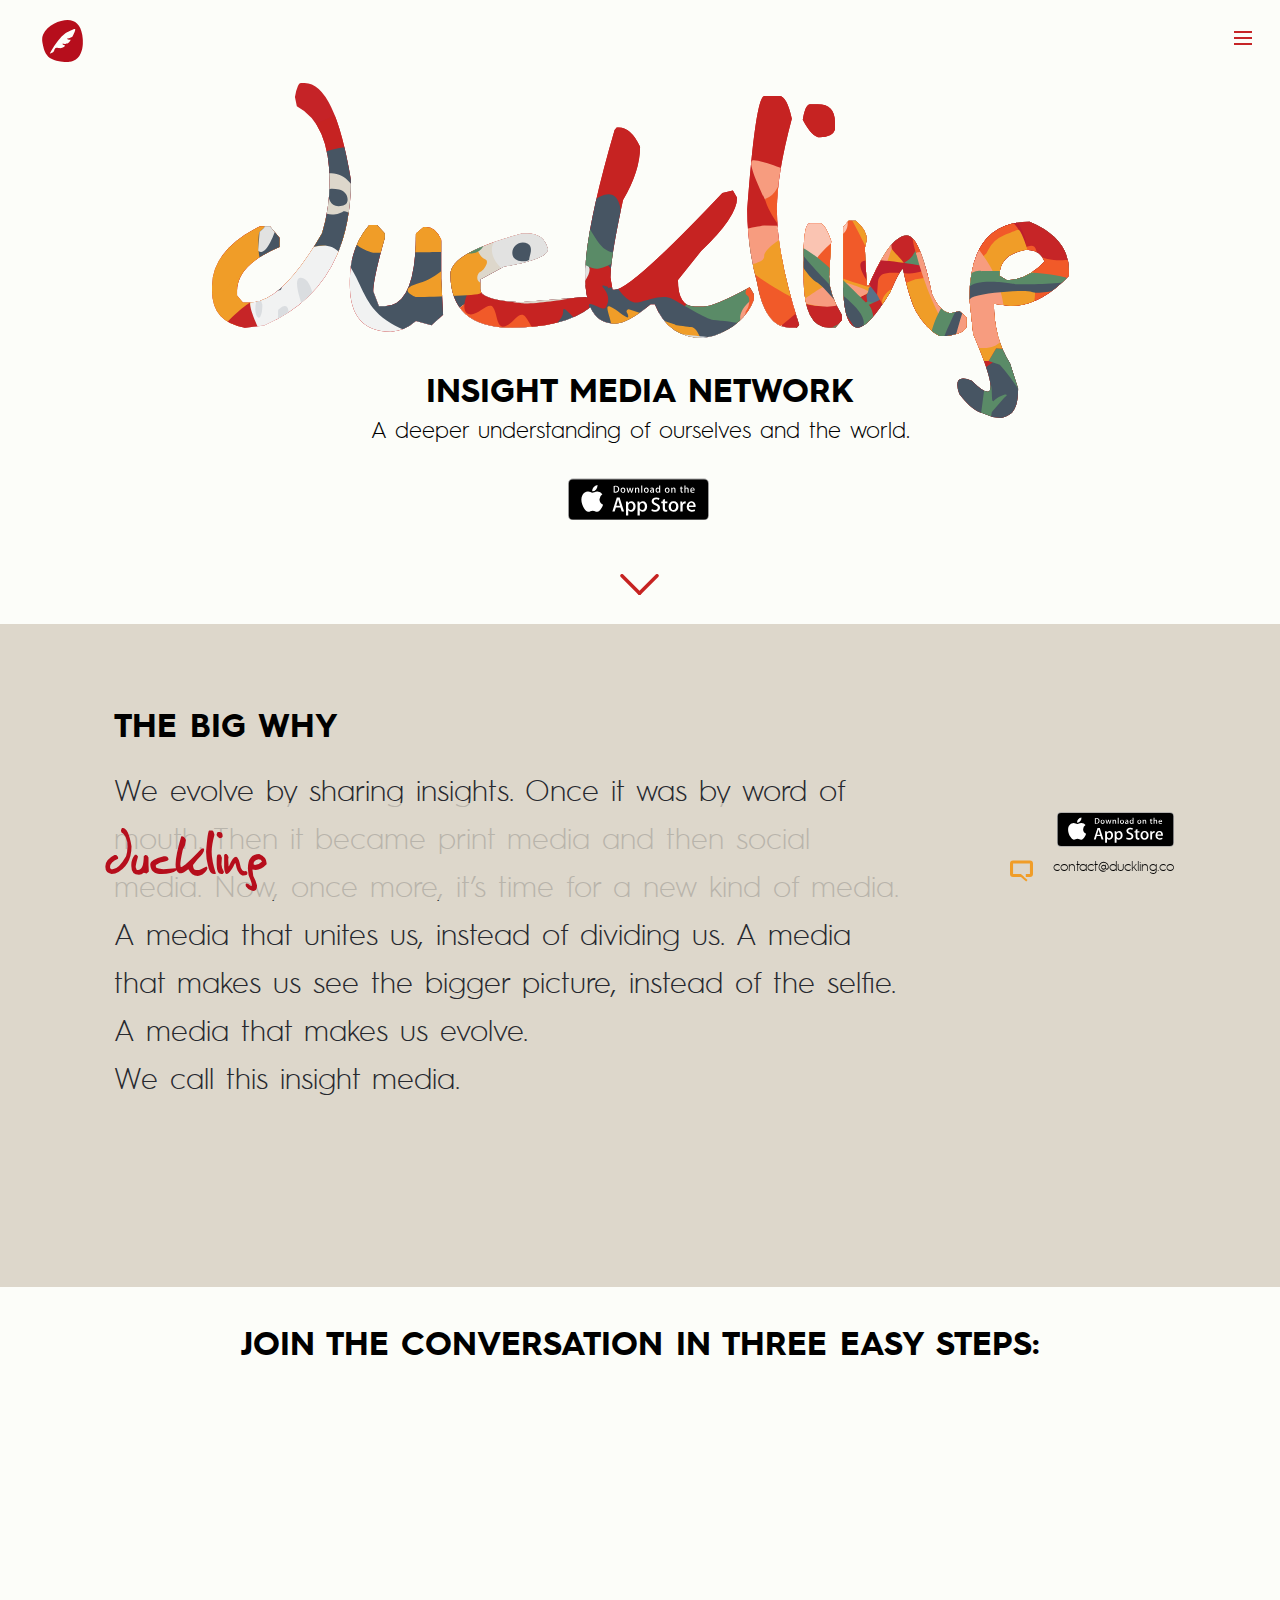
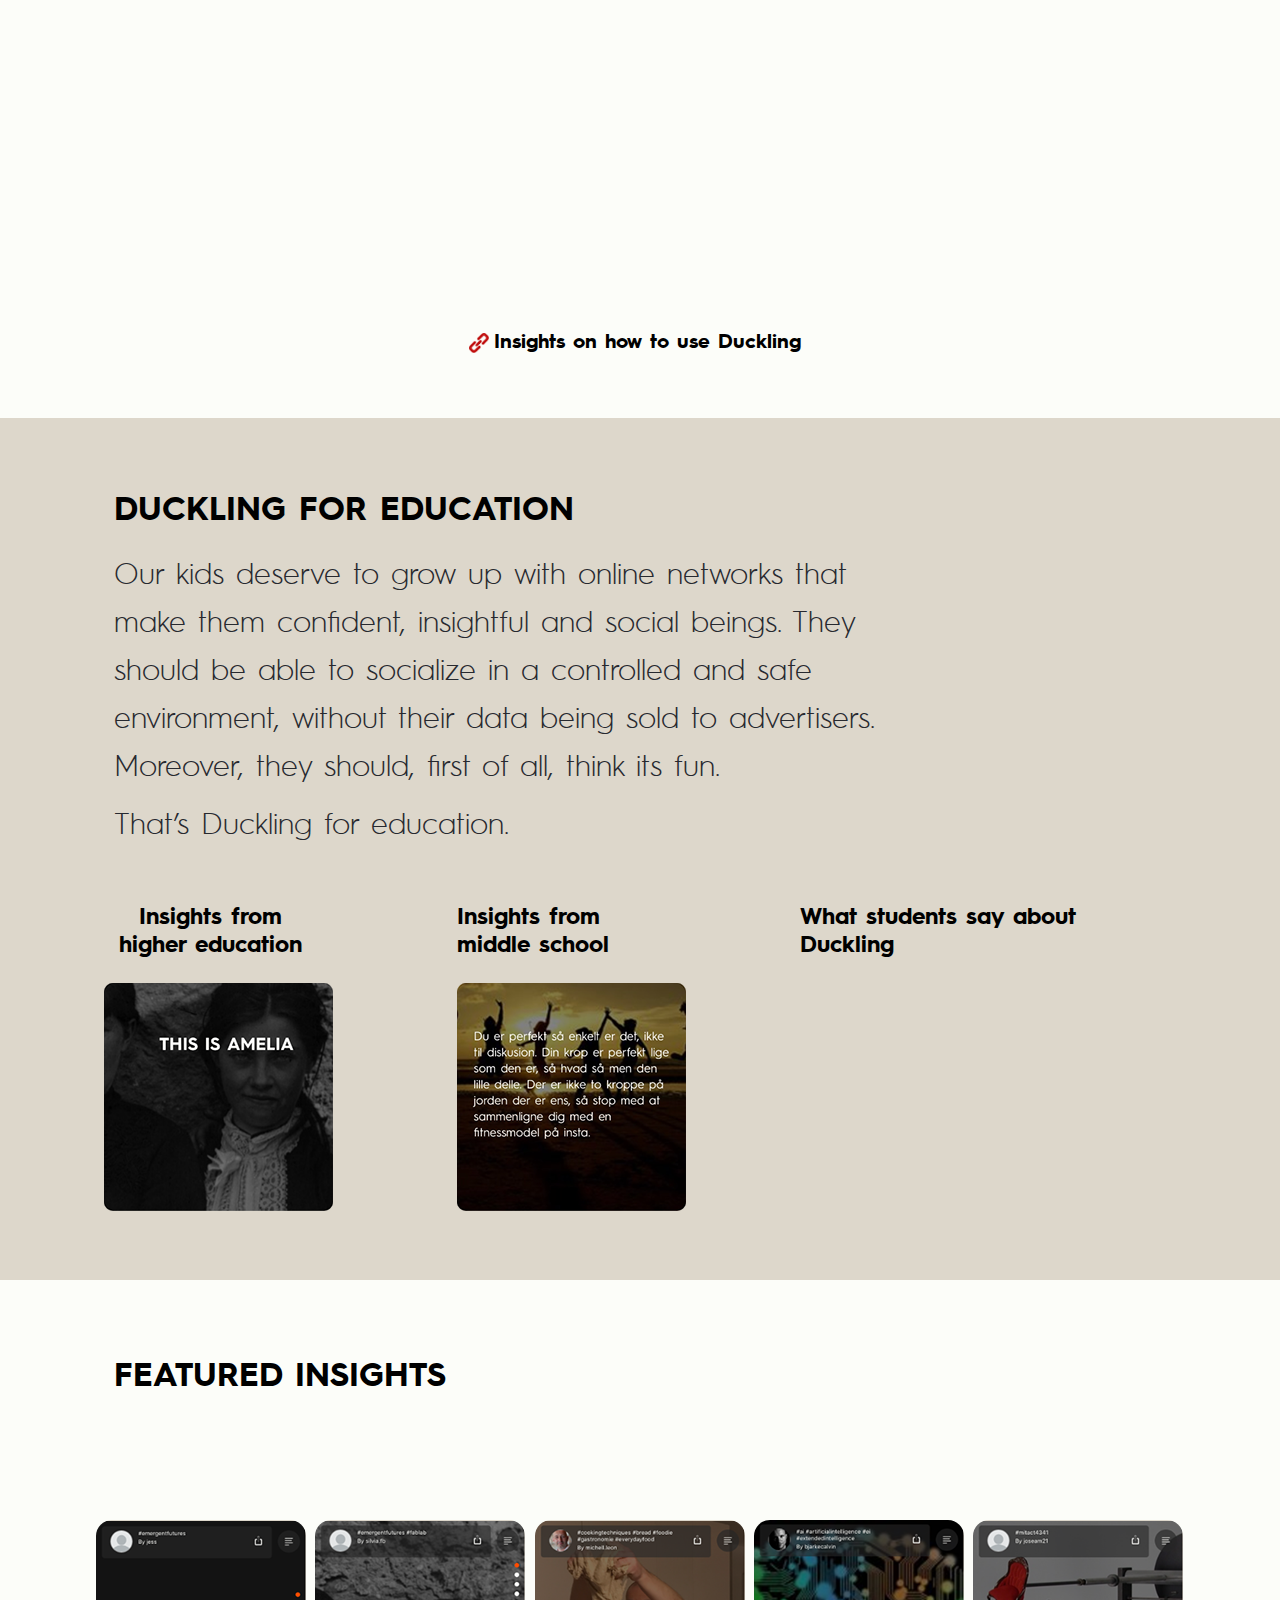
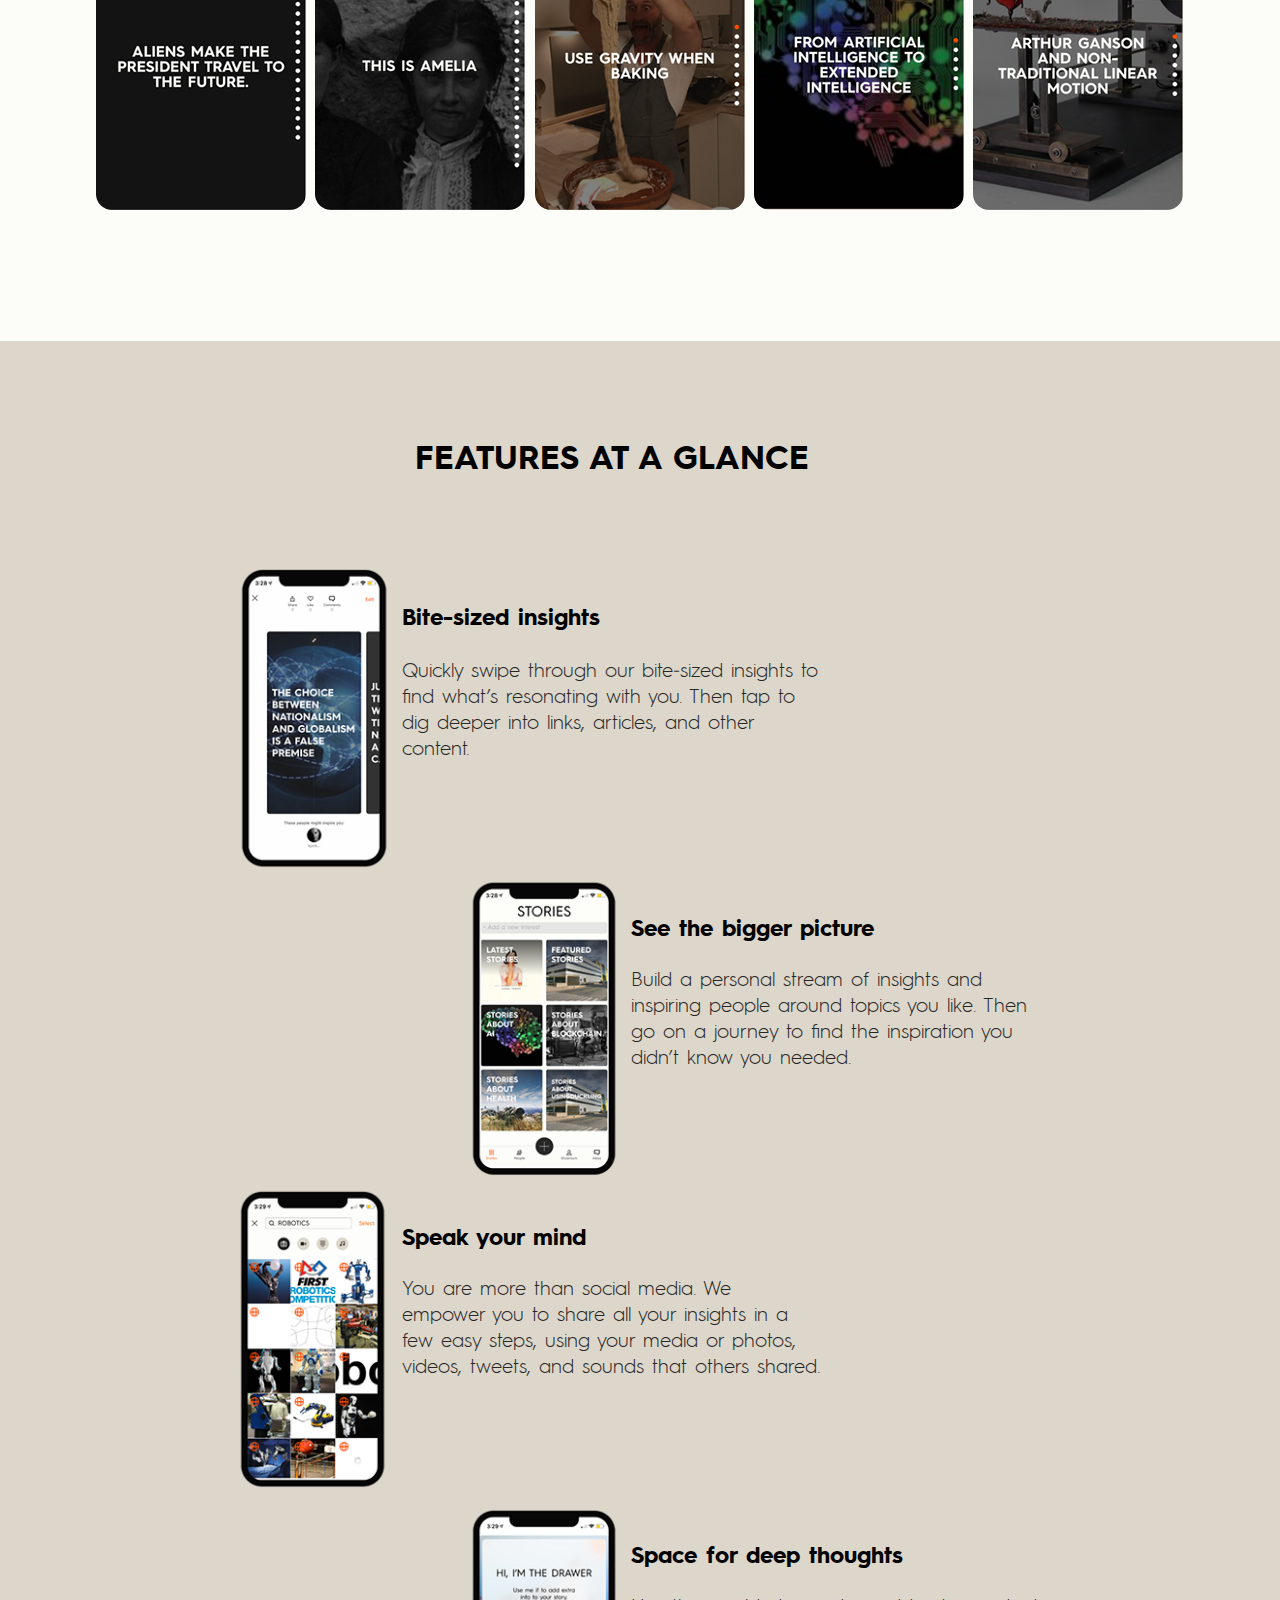
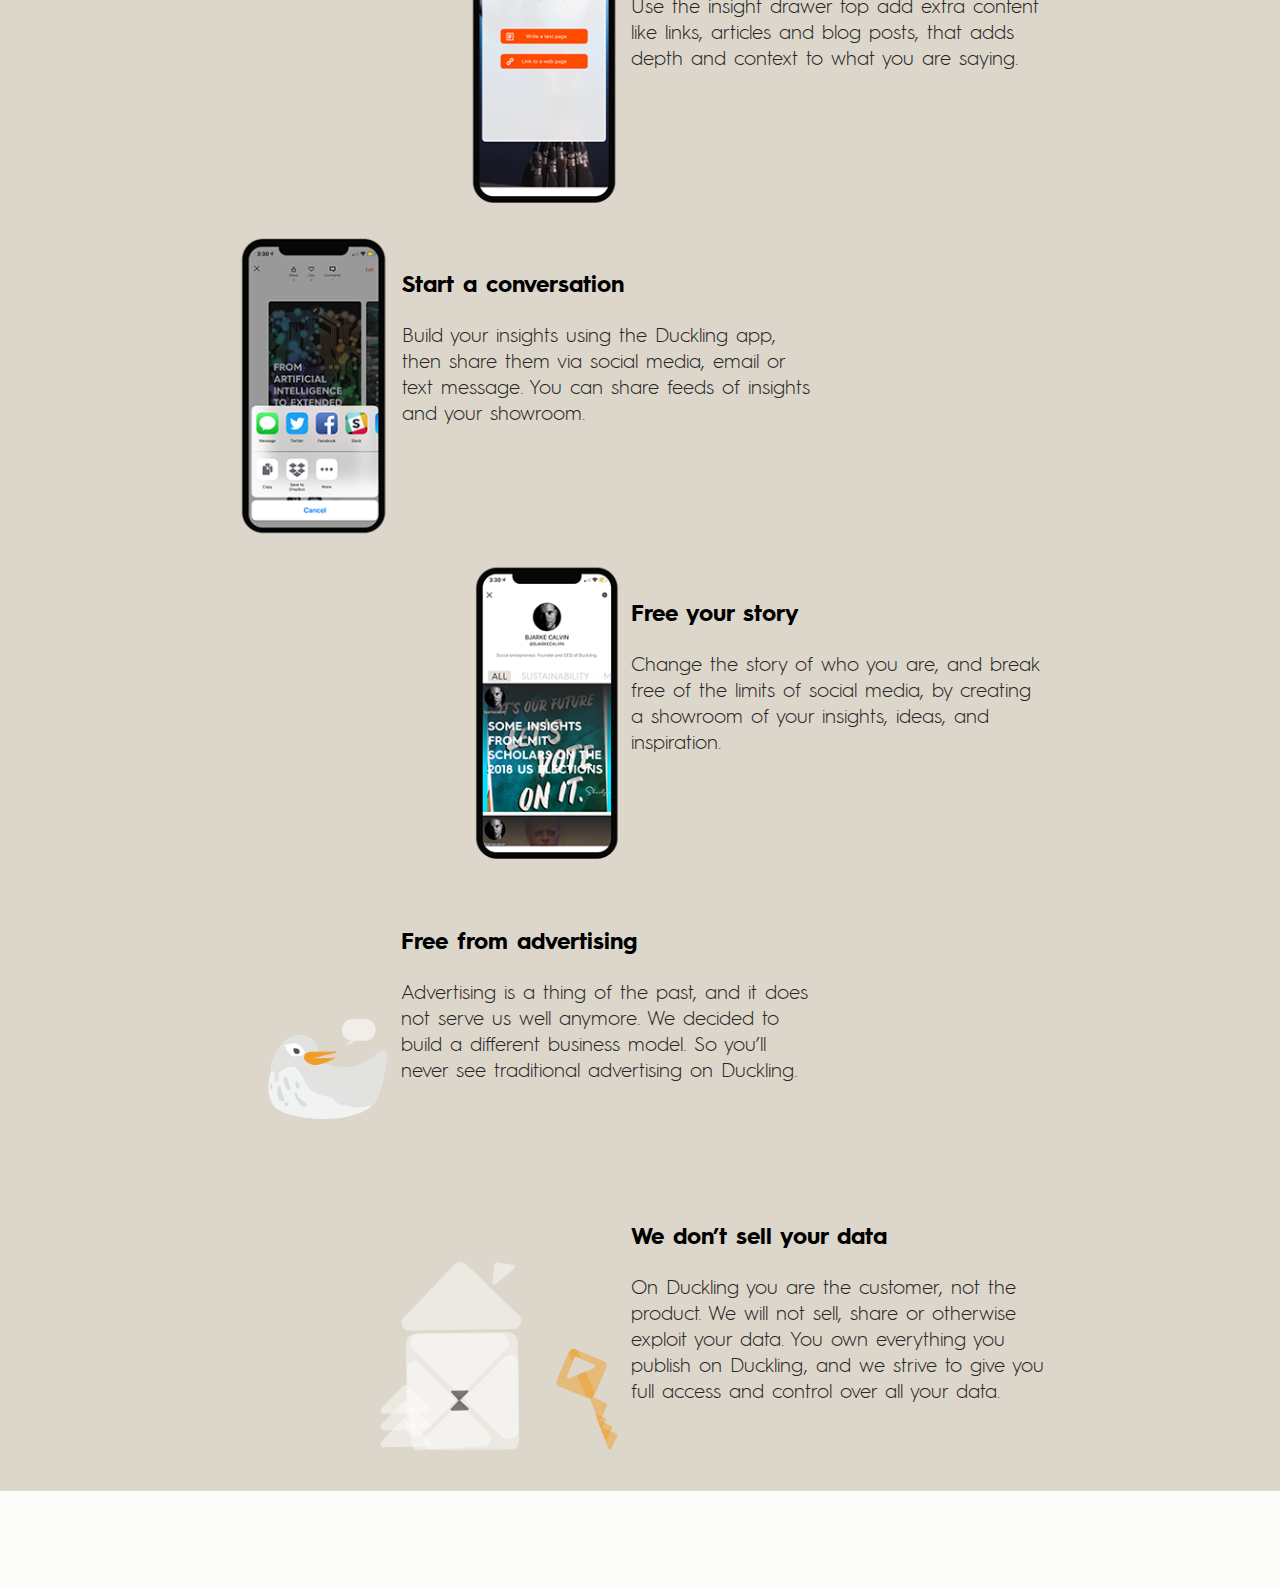
==== commit dc556ace: "siz and cntring" ====
--- a/index.html
+++ b/index.html
@@ -18,12 +18,12 @@
   <title>Duckling Insight Media network</title>
   <!-- CSS -->
   <link rel="stylesheet" type="text/css" href="css/site_global.css?crc=4131438561"/>
-  <link rel="stylesheet" type="text/css" href="css/master_a-master.css?crc=3883564194"/>
-  <link rel="stylesheet" type="text/css" href="css/index.css?crc=3780647278" id="pagesheet"/>
+  <link rel="stylesheet" type="text/css" href="css/master_a-master.css?crc=318582070"/>
+  <link rel="stylesheet" type="text/css" href="css/index.css?crc=314122585" id="pagesheet"/>
   <!-- IE-only CSS -->
   <!--[if lt IE 9]>
   <link rel="stylesheet" type="text/css" href="css/nomq_preview_master_a-master.css?crc=249404312"/>
-  <link rel="stylesheet" type="text/css" href="css/nomq_index.css?crc=4244732416" id="nomq_pagesheet"/>
+  <link rel="stylesheet" type="text/css" href="css/nomq_index.css?crc=486785917" id="nomq_pagesheet"/>
   <![endif]-->
   <!-- JS includes -->
   <!--[if lt IE 9]>
@@ -146,7 +146,7 @@
        <div id="u1774"><!-- group -->
         <div class="clearfix" id="u1774_align_to_page">
          <a class="anchor_item grpelem shared_content" id="why" data-content-guid="why_content"></a>
-         <div class="clearfix grpelem shared_content" id="pu4416-4" data-content-guid="pu4416-4_content"><!-- column -->
+         <div class="clearfix grpelem" id="pu4416-4"><!-- column -->
           <div class="header1 clearfix colelem shared_content" id="u4416-4" data-content-guid="u4416-4_content"><!-- content -->
            <p id="u4416-2">The big why</p>
           </div>
@@ -230,13 +230,13 @@
             <div class="clearfix colelem shared_content" id="u52292-4" data-content-guid="u52292-4_content"><!-- content -->
              <p id="u52292-2">Insights from higher education</p>
             </div>
-            <a class="nonblock nontext clip_frame colelem shared_content" id="u52244" href="http://www.duckling.me/silvia.fb/5784652455968" data-content-guid="u52244_content"><!-- image --><img class="block temp_no_img_src" id="u52244_img" data-orig-src="images/insight%20high%20edu%402x.png?crc=85021282" alt="" width="229" height="228" src="images/blank.gif?crc=4208392903"/></a>
+            <a class="nonblock nontext clip_frame colelem shared_content" id="u52244" href="http://www.duckling.me/silvia.fb/5784652455968" target="_blank" data-content-guid="u52244_content"><!-- image --><img class="block temp_no_img_src" id="u52244_img" data-orig-src="images/insight%20high%20edu%402x.png?crc=85021282" alt="" width="229" height="228" src="images/blank.gif?crc=4208392903"/></a>
            </div>
            <div class="clearfix grpelem" id="u52367"><!-- column -->
             <div class="clearfix colelem shared_content" id="u52302-4" data-content-guid="u52302-4_content"><!-- content -->
              <p id="u52302-2">Insights from middle school</p>
             </div>
-            <a class="nonblock nontext clip_frame colelem shared_content" id="u52268" href="https://duckling.me/kirs423a/5784608529792" data-content-guid="u52268_content"><!-- image --><img class="block temp_no_img_src" id="u52268_img" data-orig-src="images/middleschoolers%402x.png?crc=10371531" alt="" width="229" height="228" src="images/blank.gif?crc=4208392903"/></a>
+            <a class="nonblock nontext clip_frame colelem shared_content" id="u52268" href="https://duckling.me/kirs423a/5784608529792" target="_blank" data-content-guid="u52268_content"><!-- image --><img class="block temp_no_img_src" id="u52268_img" data-orig-src="images/middleschoolers%402x.png?crc=10371531" alt="" width="229" height="228" src="images/blank.gif?crc=4208392903"/></a>
            </div>
            <div class="clearfix grpelem" id="u52377"><!-- column -->
             <div class="clearfix colelem shared_content" id="u52333-4" data-content-guid="u52333-4_content"><!-- content -->
@@ -267,7 +267,7 @@
        <a class="nonblock nontext Button transition museBGSize rounded-corners clearfix grpelem" id="buttonu67037" href="https://duckling.me/silvia.fb/5784652455968" target="_blank"><!-- container box --><div class="clearfix grpelem shared_content" id="u67038-5" data-content-guid="u67038-5_content"><!-- content --><p id="u67038-3"><span id="u67038">View</span> &gt;</p></div></a>
        <a class="nonblock nontext Button transition museBGSize rounded-corners clearfix grpelem" id="buttonu67088" href="https://duckling.me/michell.leon/5784651541634" target="_blank"><!-- container box --><div class="clearfix grpelem shared_content" id="u67089-5" data-content-guid="u67089-5_content"><!-- content --><p id="u67089-3"><span id="u67089">View</span> &gt;</p></div></a>
        <a class="nonblock nontext Button transition museBGSize rounded-corners clearfix grpelem" id="buttonu67129" href="https://duckling.me/bjarkecalvin/5784624304496" target="_blank"><!-- container box --><div class="clearfix grpelem shared_content" id="u67130-5" data-content-guid="u67130-5_content"><!-- content --><p id="u67130-3"><span id="u67130">View</span> &gt;</p></div></a>
-       <a class="nonblock nontext Button transition museBGSize rounded-corners clearfix grpelem" id="buttonu67170" href="https://duckling.me/joseam21/5784649509323" target="_blank"><!-- container box --><div class="clearfix grpelem shared_content" id="u67171-5" data-content-guid="u67171-5_content"><!-- content --><p id="u67171-3"><span id="u67171">View</span> &gt;</p></div></a>
+       <a class="nonblock nontext Button transition museBGSize rounded-corners clearfix grpelem" id="buttonu67170" href="https://duckling.me/joseam21/5784649509323" target="_blank"><!-- container box --><div class="transition clearfix grpelem shared_content" id="u67171-5" data-content-guid="u67171-5_content"><!-- content --><p id="u67171-3"><span id="u67171">View</span> &gt;</p></div></a>
       </div>
      </div>
      <div class="browser_width colelem" id="u40840-bw">
@@ -397,7 +397,7 @@
          <div class="Container invi clearfix" id="u41756"><!-- group -->
           <nav class="MenuBar clearfix grpelem" id="menuu42572"><!-- vertical box -->
            <div class="MenuItemContainer clearfix colelem" id="u42580"><!-- horizontal box -->
-            <a class="nonblock nontext MenuItem MenuItemWithSubMenu anim_swing rounded-corners clearfix grpelem" id="u42583" href="index.html#home"><!-- horizontal box --><div class="MenuItemLabel rounded-corners clearfix grpelem" id="u42586-4"><!-- content --><p id="u42586-2" class="shared_content" data-content-guid="u42586-2_content">Home</p></div></a>
+            <a class="nonblock nontext MenuItem MenuItemWithSubMenu anim_swing rounded-corners clearfix grpelem" id="u42583" href="index.html#home"><!-- horizontal box --><div class="MenuItemLabel rounded-corners clearfix grpelem" id="u42586-4"><!-- content --><p class="shared_content" data-content-guid="u42586-4_0_content">Home</p></div></a>
            </div>
            <div class="MenuItemContainer clearfix colelem" id="u43652"><!-- horizontal box -->
             <a class="nonblock nontext MenuItem MenuItemWithSubMenu anim_swing rounded-corners clearfix grpelem" id="u43653" href="index.html#why"><!-- horizontal box --><div class="MenuItemLabel rounded-corners clearfix grpelem" id="u43655-4"><!-- content --><p class="shared_content" data-content-guid="u43655-4_0_content">Why</p></div></a>
@@ -553,11 +553,11 @@
           <div class="clearfix grpelem temp_no_id" data-orig-id="u56749"><!-- group -->
            <div class="clearfix grpelem temp_no_id" data-orig-id="u52357"><!-- column -->
             <span class="clearfix colelem placeholder" data-placeholder-for="u52292-4_content"><!-- placeholder node --></span>
-            <a class="nonblock nontext clip_frame colelem temp_no_id" href="http://www.duckling.me/silvia.fb/5784652455968" data-orig-id="u52244"><!-- image --><img class="block temp_no_id temp_no_img_src" data-orig-src="images/insight%20high%20edu%402x.png?crc=85021282" alt="" data-heightwidthratio="0.9956331877729258" data-image-width="229" data-image-height="228" data-orig-id="u52244_img" src="images/blank.gif?crc=4208392903"/></a>
+            <a class="nonblock nontext clip_frame colelem temp_no_id" href="http://www.duckling.me/silvia.fb/5784652455968" target="_blank" data-orig-id="u52244"><!-- image --><img class="block temp_no_id temp_no_img_src" data-orig-src="images/insight%20high%20edu%402x.png?crc=85021282" alt="" data-heightwidthratio="0.9956331877729258" data-image-width="229" data-image-height="228" data-orig-id="u52244_img" src="images/blank.gif?crc=4208392903"/></a>
            </div>
            <div class="clearfix grpelem temp_no_id" data-orig-id="u52367"><!-- column -->
             <span class="clearfix colelem placeholder" data-placeholder-for="u52302-4_content"><!-- placeholder node --></span>
-            <a class="nonblock nontext clip_frame colelem temp_no_id" href="https://duckling.me/kirs423a/5784608529792" data-orig-id="u52268"><!-- image --><img class="block temp_no_id temp_no_img_src" data-orig-src="images/middleschoolers%402x.png?crc=10371531" alt="" data-heightwidthratio="0.9956331877729258" data-image-width="229" data-image-height="228" data-orig-id="u52268_img" src="images/blank.gif?crc=4208392903"/></a>
+            <a class="nonblock nontext clip_frame colelem temp_no_id" href="https://duckling.me/kirs423a/5784608529792" target="_blank" data-orig-id="u52268"><!-- image --><img class="block temp_no_id temp_no_img_src" data-orig-src="images/middleschoolers%402x.png?crc=10371531" alt="" data-heightwidthratio="0.9956331877729258" data-image-width="229" data-image-height="228" data-orig-id="u52268_img" src="images/blank.gif?crc=4208392903"/></a>
            </div>
            <div class="clearfix grpelem temp_no_id shared_content" data-orig-id="u52377" data-content-guid="u52377_content"><!-- column -->
             <span class="clearfix colelem placeholder" data-placeholder-for="u52333-4_content"><!-- placeholder node --></span>
@@ -585,7 +585,7 @@
         <a class="nonblock nontext Button transition museBGSize rounded-corners clearfix colelem temp_no_id" href="https://duckling.me/michell.leon/5784651541634" target="_blank" data-sizePolicy="fixed" data-pintopage="page_fixedCenter" data-leftAdjustmentDoneBy="pbuttonu67088" data-orig-id="buttonu67088"><!-- container box --><span class="clearfix grpelem placeholder" data-placeholder-for="u67089-5_content"><!-- placeholder node --></span></a>
         <a class="nonblock nontext Button transition museBGSize rounded-corners clearfix colelem temp_no_id" href="https://duckling.me/bjarkecalvin/5784624304496" target="_blank" data-sizePolicy="fixed" data-pintopage="page_fixedCenter" data-leftAdjustmentDoneBy="pbuttonu67088" data-orig-id="buttonu67129"><!-- container box --><span class="clearfix grpelem placeholder" data-placeholder-for="u67130-5_content"><!-- placeholder node --></span></a>
        </div>
-       <a class="nonblock nontext Button transition museBGSize rounded-corners clearfix grpelem temp_no_id" href="https://duckling.me/joseam21/5784649509323" target="_blank" data-sizePolicy="fixed" data-pintopage="page_fixedCenter" data-orig-id="buttonu67170"><!-- container box --><span class="clearfix grpelem placeholder" data-placeholder-for="u67171-5_content"><!-- placeholder node --></span></a>
+       <a class="nonblock nontext Button transition museBGSize rounded-corners clearfix grpelem temp_no_id" href="https://duckling.me/joseam21/5784649509323" target="_blank" data-sizePolicy="fixed" data-pintopage="page_fixedCenter" data-orig-id="buttonu67170"><!-- container box --><span class="transition clearfix grpelem placeholder" data-placeholder-for="u67171-5_content"><!-- placeholder node --></span></a>
       </div>
      </div>
      <div class="browser_width colelem temp_no_id" data-orig-id="u40840-bw">
@@ -660,7 +660,7 @@
          <div class="Container invi clearfix temp_no_id" data-col-pos="0" data-orig-id="u41756"><!-- group -->
           <nav class="MenuBar clearfix grpelem temp_no_id" data-sizePolicy="fixed" data-pintopage="page_fixedLeft" data-orig-id="menuu42572"><!-- vertical box -->
            <div class="MenuItemContainer clearfix colelem temp_no_id" data-orig-id="u42580"><!-- horizontal box -->
-            <a class="nonblock nontext MenuItem MenuItemWithSubMenu anim_swing rounded-corners clearfix grpelem temp_no_id" href="index.html#home" data-orig-id="u42583"><!-- horizontal box --><div class="MenuItemLabel rounded-corners clearfix grpelem temp_no_id" data-sizePolicy="fixed" data-pintopage="page_fixedLeft" data-orig-id="u42586-4"><!-- content --><span class="placeholder" data-placeholder-for="u42586-2_content"><!-- placeholder node --></span></div></a>
+            <a class="nonblock nontext MenuItem MenuItemWithSubMenu anim_swing rounded-corners clearfix grpelem temp_no_id" href="index.html#home" data-orig-id="u42583"><!-- horizontal box --><div class="MenuItemLabel rounded-corners clearfix grpelem temp_no_id" data-sizePolicy="fixed" data-pintopage="page_fixedLeft" data-orig-id="u42586-4"><!-- content --><span class="placeholder" data-placeholder-for="u42586-4_0_content"><!-- placeholder node --></span></div></a>
            </div>
            <div class="MenuItemContainer clearfix colelem temp_no_id" data-orig-id="u43652"><!-- horizontal box -->
             <a class="nonblock nontext MenuItem MenuItemWithSubMenu anim_swing rounded-corners clearfix grpelem temp_no_id" href="index.html#why" data-orig-id="u43653"><!-- horizontal box --><div class="MenuItemLabel rounded-corners clearfix grpelem temp_no_id" data-sizePolicy="fixed" data-pintopage="page_fixedLeft" data-orig-id="u43655-4"><!-- content --><span class="placeholder" data-placeholder-for="u43655-4_0_content"><!-- placeholder node --></span></div></a>
@@ -799,11 +799,11 @@
           <div class="clearfix grpelem temp_no_id" data-orig-id="u56749"><!-- group -->
            <div class="clearfix grpelem temp_no_id" data-orig-id="u52357"><!-- column -->
             <span class="clearfix colelem placeholder" data-placeholder-for="u52292-4_content"><!-- placeholder node --></span>
-            <a class="nonblock nontext clip_frame colelem temp_no_id" href="http://www.duckling.me/silvia.fb/5784652455968" data-orig-id="u52244"><!-- image --><img class="block temp_no_id temp_no_img_src" data-orig-src="images/insight%20high%20edu%402x.png?crc=85021282" alt="" data-heightwidthratio="1" data-image-width="222" data-image-height="222" data-orig-id="u52244_img" src="images/blank.gif?crc=4208392903"/></a>
+            <a class="nonblock nontext clip_frame colelem temp_no_id" href="http://www.duckling.me/silvia.fb/5784652455968" target="_blank" data-orig-id="u52244"><!-- image --><img class="block temp_no_id temp_no_img_src" data-orig-src="images/insight%20high%20edu%402x.png?crc=85021282" alt="" data-heightwidthratio="1" data-image-width="222" data-image-height="222" data-orig-id="u52244_img" src="images/blank.gif?crc=4208392903"/></a>
            </div>
            <div class="clearfix grpelem temp_no_id" data-orig-id="u52367"><!-- column -->
             <span class="clearfix colelem placeholder" data-placeholder-for="u52302-4_content"><!-- placeholder node --></span>
-            <a class="nonblock nontext clip_frame colelem temp_no_id" href="https://duckling.me/kirs423a/5784608529792" data-orig-id="u52268"><!-- image --><img class="block temp_no_id temp_no_img_src" data-orig-src="images/middleschoolers%402x.png?crc=10371531" alt="" data-heightwidthratio="1" data-image-width="222" data-image-height="222" data-orig-id="u52268_img" src="images/blank.gif?crc=4208392903"/></a>
+            <a class="nonblock nontext clip_frame colelem temp_no_id" href="https://duckling.me/kirs423a/5784608529792" target="_blank" data-orig-id="u52268"><!-- image --><img class="block temp_no_id temp_no_img_src" data-orig-src="images/middleschoolers%402x.png?crc=10371531" alt="" data-heightwidthratio="1" data-image-width="222" data-image-height="222" data-orig-id="u52268_img" src="images/blank.gif?crc=4208392903"/></a>
            </div>
            <span class="clearfix grpelem placeholder" data-placeholder-for="u52377_content"><!-- placeholder node --></span>
           </div>
@@ -823,7 +823,7 @@
         <a class="nonblock nontext Button transition museBGSize rounded-corners clearfix colelem temp_no_id" href="https://duckling.me/michell.leon/5784651541634" target="_blank" data-sizePolicy="fixed" data-pintopage="page_fixedCenter" data-leftAdjustmentDoneBy="pbuttonu67088" data-orig-id="buttonu67088"><!-- container box --><span class="clearfix grpelem placeholder" data-placeholder-for="u67089-5_content"><!-- placeholder node --></span></a>
         <a class="nonblock nontext Button transition museBGSize rounded-corners clearfix colelem temp_no_id" href="https://duckling.me/bjarkecalvin/5784624304496" target="_blank" data-sizePolicy="fixed" data-pintopage="page_fixedCenter" data-leftAdjustmentDoneBy="pbuttonu67088" data-orig-id="buttonu67129"><!-- container box --><span class="clearfix grpelem placeholder" data-placeholder-for="u67130-5_content"><!-- placeholder node --></span></a>
        </div>
-       <a class="nonblock nontext Button transition museBGSize rounded-corners clearfix grpelem temp_no_id" href="https://duckling.me/joseam21/5784649509323" target="_blank" data-sizePolicy="fixed" data-pintopage="page_fixedCenter" data-orig-id="buttonu67170"><!-- container box --><span class="clearfix grpelem placeholder" data-placeholder-for="u67171-5_content"><!-- placeholder node --></span></a>
+       <a class="nonblock nontext Button transition museBGSize rounded-corners clearfix grpelem temp_no_id" href="https://duckling.me/joseam21/5784649509323" target="_blank" data-sizePolicy="fixed" data-pintopage="page_fixedCenter" data-orig-id="buttonu67170"><!-- container box --><span class="transition clearfix grpelem placeholder" data-placeholder-for="u67171-5_content"><!-- placeholder node --></span></a>
       </div>
      </div>
      <div class="clearfix colelem" id="pfeatures"><!-- group -->
@@ -898,7 +898,7 @@
          <div class="Container invi clearfix temp_no_id" data-col-pos="0" data-orig-id="u41756"><!-- group -->
           <nav class="MenuBar clearfix grpelem temp_no_id" data-sizePolicy="fixed" data-pintopage="page_fixedLeft" data-orig-id="menuu42572"><!-- vertical box -->
            <div class="MenuItemContainer clearfix colelem temp_no_id" data-orig-id="u42580"><!-- horizontal box -->
-            <a class="nonblock nontext MenuItem MenuItemWithSubMenu anim_swing rounded-corners clearfix grpelem temp_no_id" href="index.html#home" data-orig-id="u42583"><!-- horizontal box --><div class="MenuItemLabel rounded-corners clearfix grpelem temp_no_id" data-sizePolicy="fixed" data-pintopage="page_fixedLeft" data-orig-id="u42586-4"><!-- content --><span class="placeholder" data-placeholder-for="u42586-2_content"><!-- placeholder node --></span></div></a>
+            <a class="nonblock nontext MenuItem MenuItemWithSubMenu anim_swing rounded-corners clearfix grpelem temp_no_id" href="index.html#home" data-orig-id="u42583"><!-- horizontal box --><div class="MenuItemLabel rounded-corners clearfix grpelem temp_no_id" data-sizePolicy="fixed" data-pintopage="page_fixedLeft" data-orig-id="u42586-4"><!-- content --><span class="placeholder" data-placeholder-for="u42586-4_0_content"><!-- placeholder node --></span></div></a>
            </div>
            <div class="MenuItemContainer clearfix colelem temp_no_id" data-orig-id="u43652"><!-- horizontal box -->
             <a class="nonblock nontext MenuItem MenuItemWithSubMenu anim_swing rounded-corners clearfix grpelem temp_no_id" href="index.html#why" data-orig-id="u43653"><!-- horizontal box --><div class="MenuItemLabel rounded-corners clearfix grpelem temp_no_id" data-sizePolicy="fixed" data-pintopage="page_fixedLeft" data-orig-id="u43655-4"><!-- content --><span class="placeholder" data-placeholder-for="u43655-4_0_content"><!-- placeholder node --></span></div></a>
@@ -1014,11 +1014,11 @@
           <div class="clearfix grpelem temp_no_id" data-orig-id="u56749"><!-- group -->
            <div class="clearfix grpelem temp_no_id" data-orig-id="u52357"><!-- column -->
             <span class="clearfix colelem placeholder" data-placeholder-for="u52292-4_content"><!-- placeholder node --></span>
-            <a class="nonblock nontext clip_frame colelem temp_no_id" href="http://www.duckling.me/silvia.fb/5784652455968" data-orig-id="u52244"><!-- image --><img class="block temp_no_id temp_no_img_src" data-orig-src="images/insight%20high%20edu%402x.png?crc=85021282" alt="" data-heightwidthratio="1" data-image-width="183" data-image-height="183" data-orig-id="u52244_img" src="images/blank.gif?crc=4208392903"/></a>
+            <a class="nonblock nontext clip_frame colelem temp_no_id" href="http://www.duckling.me/silvia.fb/5784652455968" target="_blank" data-orig-id="u52244"><!-- image --><img class="block temp_no_id temp_no_img_src" data-orig-src="images/insight%20high%20edu%402x.png?crc=85021282" alt="" data-heightwidthratio="1" data-image-width="183" data-image-height="183" data-orig-id="u52244_img" src="images/blank.gif?crc=4208392903"/></a>
            </div>
            <div class="clearfix grpelem temp_no_id" data-orig-id="u52367"><!-- column -->
             <span class="clearfix colelem placeholder" data-placeholder-for="u52302-4_content"><!-- placeholder node --></span>
-            <a class="nonblock nontext clip_frame colelem temp_no_id" href="https://duckling.me/kirs423a/5784608529792" data-orig-id="u52268"><!-- image --><img class="block temp_no_id temp_no_img_src" data-orig-src="images/middleschoolers%402x.png?crc=10371531" alt="" data-heightwidthratio="1" data-image-width="183" data-image-height="183" data-orig-id="u52268_img" src="images/blank.gif?crc=4208392903"/></a>
+            <a class="nonblock nontext clip_frame colelem temp_no_id" href="https://duckling.me/kirs423a/5784608529792" target="_blank" data-orig-id="u52268"><!-- image --><img class="block temp_no_id temp_no_img_src" data-orig-src="images/middleschoolers%402x.png?crc=10371531" alt="" data-heightwidthratio="1" data-image-width="183" data-image-height="183" data-orig-id="u52268_img" src="images/blank.gif?crc=4208392903"/></a>
            </div>
            <span class="clearfix grpelem placeholder" data-placeholder-for="u52377_content"><!-- placeholder node --></span>
           </div>
@@ -1042,7 +1042,7 @@
        </div>
        <div class="clearfix grpelem temp_no_id" data-orig-id="pbuttonu67088"><!-- column -->
         <a class="nonblock nontext Button transition museBGSize rounded-corners clearfix colelem temp_no_id" href="https://duckling.me/michell.leon/5784651541634" target="_blank" data-sizePolicy="fixed" data-pintopage="page_fixedCenter" data-leftAdjustmentDoneBy="pbuttonu67088" data-orig-id="buttonu67088"><!-- container box --><span class="clearfix grpelem placeholder" data-placeholder-for="u67089-5_content"><!-- placeholder node --></span></a>
-        <a class="nonblock nontext Button transition museBGSize rounded-corners clearfix colelem temp_no_id" href="https://duckling.me/joseam21/5784649509323" target="_blank" data-sizePolicy="fixed" data-pintopage="page_fixedCenter" data-leftAdjustmentDoneBy="pbuttonu67088" data-orig-id="buttonu67170"><!-- container box --><span class="clearfix grpelem placeholder" data-placeholder-for="u67171-5_content"><!-- placeholder node --></span></a>
+        <a class="nonblock nontext Button transition museBGSize rounded-corners clearfix colelem temp_no_id" href="https://duckling.me/joseam21/5784649509323" target="_blank" data-sizePolicy="fixed" data-pintopage="page_fixedCenter" data-leftAdjustmentDoneBy="pbuttonu67088" data-orig-id="buttonu67170"><!-- container box --><span class="transition clearfix grpelem placeholder" data-placeholder-for="u67171-5_content"><!-- placeholder node --></span></a>
        </div>
       </div>
      </div>
@@ -1123,7 +1123,7 @@
          <div class="Container invi clearfix temp_no_id" data-col-pos="0" data-orig-id="u41756"><!-- group -->
           <nav class="MenuBar clearfix grpelem temp_no_id" data-sizePolicy="fixed" data-pintopage="page_fixedLeft" data-orig-id="menuu42572"><!-- vertical box -->
            <div class="MenuItemContainer clearfix colelem temp_no_id" data-orig-id="u42580"><!-- horizontal box -->
-            <a class="nonblock nontext MenuItem MenuItemWithSubMenu anim_swing rounded-corners clearfix grpelem temp_no_id" href="index.html#home" data-orig-id="u42583"><!-- horizontal box --><div class="MenuItemLabel rounded-corners clearfix grpelem temp_no_id" data-sizePolicy="fixed" data-pintopage="page_fixedLeft" data-orig-id="u42586-4"><!-- content --><span class="placeholder" data-placeholder-for="u42586-2_content"><!-- placeholder node --></span></div></a>
+            <a class="nonblock nontext MenuItem MenuItemWithSubMenu anim_swing rounded-corners clearfix grpelem temp_no_id" href="index.html#home" data-orig-id="u42583"><!-- horizontal box --><div class="MenuItemLabel rounded-corners clearfix grpelem temp_no_id" data-sizePolicy="fixed" data-pintopage="page_fixedLeft" data-orig-id="u42586-4"><!-- content --><span class="placeholder" data-placeholder-for="u42586-4_0_content"><!-- placeholder node --></span></div></a>
            </div>
            <div class="MenuItemContainer clearfix colelem temp_no_id" data-orig-id="u43652"><!-- horizontal box -->
             <a class="nonblock nontext MenuItem MenuItemWithSubMenu anim_swing rounded-corners clearfix grpelem temp_no_id" href="index.html#why" data-orig-id="u43653"><!-- horizontal box --><div class="MenuItemLabel rounded-corners clearfix grpelem temp_no_id" data-sizePolicy="fixed" data-pintopage="page_fixedLeft" data-orig-id="u43655-4"><!-- content --><span class="placeholder" data-placeholder-for="u43655-4_0_content"><!-- placeholder node --></span></div></a>
@@ -1229,11 +1229,11 @@
           <div class="clearfix grpelem temp_no_id" data-orig-id="u56749"><!-- group -->
            <div class="clearfix grpelem temp_no_id" data-orig-id="u52357"><!-- column -->
             <span class="clearfix colelem placeholder" data-placeholder-for="u52292-4_content"><!-- placeholder node --></span>
-            <a class="nonblock nontext clip_frame colelem temp_no_id" href="http://www.duckling.me/silvia.fb/5784652455968" data-orig-id="u52244"><!-- image --><img class="block temp_no_id temp_no_img_src" data-orig-src="images/insight%20high%20edu%402x.png?crc=85021282" alt="" data-heightwidthratio="0.9933774834437086" data-image-width="151" data-image-height="150" data-orig-id="u52244_img" src="images/blank.gif?crc=4208392903"/></a>
+            <a class="nonblock nontext clip_frame colelem temp_no_id" href="http://www.duckling.me/silvia.fb/5784652455968" target="_blank" data-orig-id="u52244"><!-- image --><img class="block temp_no_id temp_no_img_src" data-orig-src="images/insight%20high%20edu%402x.png?crc=85021282" alt="" data-heightwidthratio="0.9933774834437086" data-image-width="151" data-image-height="150" data-orig-id="u52244_img" src="images/blank.gif?crc=4208392903"/></a>
            </div>
            <div class="clearfix grpelem temp_no_id" data-orig-id="u52367"><!-- column -->
             <span class="clearfix colelem placeholder" data-placeholder-for="u52302-4_content"><!-- placeholder node --></span>
-            <a class="nonblock nontext clip_frame colelem temp_no_id" href="https://duckling.me/kirs423a/5784608529792" data-orig-id="u52268"><!-- image --><img class="block temp_no_id temp_no_img_src" data-orig-src="images/middleschoolers%402x.png?crc=10371531" alt="" data-heightwidthratio="0.9933774834437086" data-image-width="151" data-image-height="150" data-orig-id="u52268_img" src="images/blank.gif?crc=4208392903"/></a>
+            <a class="nonblock nontext clip_frame colelem temp_no_id" href="https://duckling.me/kirs423a/5784608529792" target="_blank" data-orig-id="u52268"><!-- image --><img class="block temp_no_id temp_no_img_src" data-orig-src="images/middleschoolers%402x.png?crc=10371531" alt="" data-heightwidthratio="0.9933774834437086" data-image-width="151" data-image-height="150" data-orig-id="u52268_img" src="images/blank.gif?crc=4208392903"/></a>
            </div>
            <span class="clearfix grpelem placeholder" data-placeholder-for="u52377_content"><!-- placeholder node --></span>
           </div>
@@ -1249,7 +1249,7 @@
         <span class="anchor_item grpelem placeholder" data-placeholder-for="features_content"><!-- placeholder node --></span>
         <div class="clearfix grpelem temp_no_id" data-orig-id="u40603"><!-- column -->
          <span class="header1 clearfix colelem placeholder" data-placeholder-for="u39504-4_content"><!-- placeholder node --></span>
-         <div class="clearfix colelem temp_no_id" data-orig-id="u39547"><!-- group -->
+         <div class="clearfix colelem temp_no_id shared_content" data-orig-id="u39547" data-content-guid="u39547_content"><!-- group -->
           <div class="clip_frame grpelem temp_no_id" data-orig-id="u39549"><!-- image -->
            <img class="block temp_no_id temp_no_img_src" data-orig-src="images/bitsizdinsight%402x.png?crc=347960274" alt="" data-heightwidthratio="1.894736842105263" data-image-width="114" data-image-height="216" data-orig-id="u39549_img" src="images/blank.gif?crc=4208392903"/>
           </div>
@@ -1320,7 +1320,7 @@
          <div class="Container invi clearfix temp_no_id" data-col-pos="0" data-orig-id="u41756"><!-- group -->
           <nav class="MenuBar clearfix grpelem temp_no_id" data-sizePolicy="fixed" data-pintopage="page_fixedLeft" data-orig-id="menuu42572"><!-- vertical box -->
            <div class="MenuItemContainer clearfix colelem temp_no_id" data-orig-id="u42580"><!-- horizontal box -->
-            <a class="nonblock nontext MenuItem MenuItemWithSubMenu anim_swing rounded-corners clearfix grpelem temp_no_id" href="index.html#home" data-orig-id="u42583"><!-- horizontal box --><div class="MenuItemLabel rounded-corners clearfix grpelem temp_no_id" data-sizePolicy="fixed" data-pintopage="page_fixedLeft" data-orig-id="u42586-4"><!-- content --><span class="placeholder" data-placeholder-for="u42586-2_content"><!-- placeholder node --></span></div></a>
+            <a class="nonblock nontext MenuItem MenuItemWithSubMenu anim_swing rounded-corners clearfix grpelem temp_no_id" href="index.html#home" data-orig-id="u42583"><!-- horizontal box --><div class="MenuItemLabel rounded-corners clearfix grpelem temp_no_id" data-sizePolicy="fixed" data-pintopage="page_fixedLeft" data-orig-id="u42586-4"><!-- content --><span class="placeholder" data-placeholder-for="u42586-4_0_content"><!-- placeholder node --></span></div></a>
            </div>
            <div class="MenuItemContainer clearfix colelem temp_no_id" data-orig-id="u43652"><!-- horizontal box -->
             <a class="nonblock nontext MenuItem MenuItemWithSubMenu anim_swing rounded-corners clearfix grpelem temp_no_id" href="index.html#why" data-orig-id="u43653"><!-- horizontal box --><div class="MenuItemLabel rounded-corners clearfix grpelem temp_no_id" data-sizePolicy="fixed" data-pintopage="page_fixedLeft" data-orig-id="u43655-4"><!-- content --><span class="placeholder" data-placeholder-for="u43655-4_0_content"><!-- placeholder node --></span></div></a>
@@ -1387,13 +1387,13 @@
       </div>
       <span class="anchor_item grpelem placeholder" data-placeholder-for="why_content"><!-- placeholder node --></span>
      </div>
-     <div class="clearfix colelem temp_no_id" data-orig-id="pu6185"><!-- group -->
+     <div class="clearfix colelem temp_no_id shared_content" data-orig-id="pu6185" data-content-guid="pu6185_content"><!-- group -->
       <div class="browser_width grpelem temp_no_id" data-orig-id="u6185-bw">
        <div class="temp_no_id" data-orig-id="u6185"><!-- group -->
         <div class="clearfix temp_no_id" data-orig-id="u6185_align_to_page">
          <span class="grpelem placeholder" data-placeholder-for="u12237_content"><!-- placeholder node --></span>
          <span class="header1 clearfix grpelem placeholder" data-placeholder-for="u5406-4_content"><!-- placeholder node --></span>
-         <div class="clearfix grpelem temp_no_id shared_content" data-orig-id="u28290" data-content-guid="u28290_content"><!-- group -->
+         <div class="clearfix grpelem temp_no_id" data-orig-id="u28290"><!-- group -->
           <div class="clearfix grpelem temp_no_id" data-orig-id="u12255"><!-- column -->
            <div class="clearfix colelem temp_no_id" data-orig-id="u12051"><!-- column -->
             <span class="clip_frame colelem placeholder" data-placeholder-for="u11108_content"><!-- placeholder node --></span>
@@ -1422,8 +1422,8 @@
            <span class="footr-txt clearfix colelem placeholder" data-placeholder-for="u5730-4_content"><!-- placeholder node --></span>
           </div>
          </div>
-         <div class="clearfix grpelem temp_no_id shared_content" data-orig-id="u55482" data-content-guid="u55482_content"><!-- group -->
-          <a class="nonblock nontext clip_frame grpelem temp_no_id" href="https://duckling.me/interest/usingduckling" target="_blank" data-sizePolicy="fixed" data-pintopage="page_fixedLeft" data-orig-id="u55448"><!-- image --><img class="block temp_no_id temp_no_img_src" data-orig-src="images/iconlink%402x.png?crc=145007206" alt="" title="How to insigths" width="22" height="22" data-orig-id="u55448_img" src="images/blank.gif?crc=4208392903"/></a>
+         <div class="clearfix grpelem temp_no_id" data-orig-id="u55482"><!-- group -->
+          <a class="nonblock nontext clip_frame grpelem temp_no_id" href="https://duckling.me/interest/usingduckling" target="_blank" data-sizePolicy="fixed" data-pintopage="page_fixedCenter" data-orig-id="u55448"><!-- image --><img class="block temp_no_id temp_no_img_src" data-orig-src="images/iconlink%402x.png?crc=145007206" alt="" title="How to insigths" width="22" height="22" data-orig-id="u55448_img" src="images/blank.gif?crc=4208392903"/></a>
           <span class="nonblock nontext clearfix grpelem placeholder" data-placeholder-for="u55472-4_content"><!-- placeholder node --></span>
          </div>
         </div>
@@ -1518,7 +1518,7 @@
            <img class="block temp_no_id temp_no_img_src" data-orig-src="images/spacfordpthoughts-01%402x.png?crc=324696147" alt="" data-heightwidthratio="1.8877551020408163" data-image-width="98" data-image-height="185" data-orig-id="u39521_img" src="images/blank.gif?crc=4208392903"/>
           </div>
          </div>
-         <div class="clearfix colelem temp_no_id shared_content" data-orig-id="u39529" data-content-guid="u39529_content"><!-- group -->
+         <div class="clearfix colelem temp_no_id" data-orig-id="u39529"><!-- group -->
           <div class="clip_frame grpelem temp_no_id" data-orig-id="u39533"><!-- image -->
            <img class="block temp_no_id temp_no_img_src" data-orig-src="images/startaconv%402x.png?crc=3878284921" alt="" data-heightwidthratio="1.8979591836734695" data-image-width="98" data-image-height="186" data-orig-id="u39533_img" src="images/blank.gif?crc=4208392903"/>
           </div>
@@ -1562,7 +1562,7 @@
          <div class="Container invi clearfix temp_no_id" data-col-pos="0" data-orig-id="u41756"><!-- group -->
           <nav class="MenuBar clearfix grpelem temp_no_id" data-sizePolicy="fixed" data-pintopage="page_fixedLeft" data-orig-id="menuu42572"><!-- vertical box -->
            <div class="MenuItemContainer clearfix colelem temp_no_id" data-orig-id="u42580"><!-- horizontal box -->
-            <a class="nonblock nontext MenuItem MenuItemWithSubMenu anim_swing rounded-corners clearfix grpelem temp_no_id" href="index.html#home" data-orig-id="u42583"><!-- horizontal box --><div class="MenuItemLabel rounded-corners clearfix grpelem temp_no_id" data-sizePolicy="fixed" data-pintopage="page_fixedLeft" data-orig-id="u42586-4"><!-- content --><span class="placeholder" data-placeholder-for="u42586-2_content"><!-- placeholder node --></span></div></a>
+            <a class="nonblock nontext MenuItem MenuItemWithSubMenu anim_swing rounded-corners clearfix grpelem temp_no_id" href="index.html#home" data-orig-id="u42583"><!-- horizontal box --><div class="MenuItemLabel rounded-corners clearfix grpelem temp_no_id" data-sizePolicy="fixed" data-pintopage="page_fixedLeft" data-orig-id="u42586-4"><!-- content --><span class="placeholder" data-placeholder-for="u42586-4_0_content"><!-- placeholder node --></span></div></a>
            </div>
            <div class="MenuItemContainer clearfix colelem temp_no_id" data-orig-id="u43652"><!-- horizontal box -->
             <a class="nonblock nontext MenuItem MenuItemWithSubMenu anim_swing rounded-corners clearfix grpelem temp_no_id" href="index.html#why" data-orig-id="u43653"><!-- horizontal box --><div class="MenuItemLabel rounded-corners clearfix grpelem temp_no_id" data-sizePolicy="fixed" data-pintopage="page_fixedLeft" data-orig-id="u43655-4"><!-- content --><span class="placeholder" data-placeholder-for="u43655-4_0_content"><!-- placeholder node --></span></div></a>
@@ -1596,7 +1596,7 @@
     </div>
    </div>
   </div>
-  <div class="breakpoint" id="bp_654" data-min-width="481" data-max-width="654"><!-- responsive breakpoint node -->
+  <div class="breakpoint" id="bp_654" data-min-width="518" data-max-width="654"><!-- responsive breakpoint node -->
    <div class="clearfix borderbox temp_no_id" data-orig-id="page"><!-- group -->
     <div class="clearfix grpelem temp_no_id" data-orig-id="phome"><!-- column -->
      <span class="anchor_item colelem placeholder" data-placeholder-for="home_content"><!-- placeholder node --></span>
@@ -1616,44 +1616,7 @@
       </div>
       <span class="anchor_item grpelem placeholder" data-placeholder-for="why_content"><!-- placeholder node --></span>
      </div>
-     <div class="clearfix colelem temp_no_id" data-orig-id="pu6185"><!-- group -->
-      <div class="browser_width grpelem temp_no_id" data-orig-id="u6185-bw">
-       <div class="temp_no_id" data-orig-id="u6185"><!-- column -->
-        <div class="clearfix temp_no_id" data-orig-id="u6185_align_to_page">
-         <div class="clearfix colelem temp_no_id" data-orig-id="pu12237"><!-- group -->
-          <span class="grpelem placeholder" data-placeholder-for="u12237_content"><!-- placeholder node --></span>
-          <span class="header1 clearfix grpelem placeholder" data-placeholder-for="u5406-4_content"><!-- placeholder node --></span>
-          <span class="clearfix grpelem placeholder" data-placeholder-for="u28290_content"><!-- placeholder node --></span>
-         </div>
-         <span class="clearfix colelem placeholder" data-placeholder-for="u55482_content"><!-- placeholder node --></span>
-        </div>
-       </div>
-      </div>
-      <div class="browser_width grpelem temp_no_id" data-orig-id="u1786-bw">
-       <div class="temp_no_id" data-orig-id="u1786"><!-- column -->
-        <div class="clearfix temp_no_id" data-orig-id="u1786_align_to_page">
-         <span class="header1 clearfix colelem placeholder" data-placeholder-for="u40799-4_content"><!-- placeholder node --></span>
-         <span class="clearfix colelem placeholder" data-placeholder-for="u40800-6_content"><!-- placeholder node --></span>
-         <div class="clearfix colelem temp_no_id" data-orig-id="u56749"><!-- column -->
-          <div class="clearfix colelem temp_no_id" data-orig-id="u52357"><!-- column -->
-           <span class="clearfix colelem placeholder" data-placeholder-for="u52292-4_content"><!-- placeholder node --></span>
-           <span class="nonblock nontext clip_frame colelem placeholder" data-placeholder-for="u52244_content"><!-- placeholder node --></span>
-          </div>
-          <div class="clearfix colelem temp_no_id" data-orig-id="u52367"><!-- column -->
-           <span class="clearfix colelem placeholder" data-placeholder-for="u52302-4_content"><!-- placeholder node --></span>
-           <span class="nonblock nontext clip_frame colelem placeholder" data-placeholder-for="u52268_content"><!-- placeholder node --></span>
-          </div>
-          <div class="clearfix colelem temp_no_id" data-orig-id="u52377"><!-- column -->
-           <span class="clearfix colelem placeholder" data-placeholder-for="u52333-4_content"><!-- placeholder node --></span>
-           <span class="size_fixed colelem placeholder" data-placeholder-for="u51975_content"><!-- placeholder node --></span>
-          </div>
-         </div>
-        </div>
-       </div>
-      </div>
-      <span class="anchor_item grpelem placeholder" data-placeholder-for="how_content"><!-- placeholder node --></span>
-      <span class="anchor_item grpelem placeholder" data-placeholder-for="education_content"><!-- placeholder node --></span>
-     </div>
+     <span class="clearfix colelem placeholder" data-placeholder-for="pu6185_content"><!-- placeholder node --></span>
      <div class="clearfix colelem temp_no_id" data-orig-id="pu51005"><!-- group -->
       <span class="browser_width grpelem placeholder" data-placeholder-for="u51005-bw_content"><!-- placeholder node --></span>
       <span class="header1 clearfix grpelem placeholder" data-placeholder-for="u40912-4_content"><!-- placeholder node --></span>
@@ -1758,7 +1721,7 @@
          <div class="Container invi clearfix temp_no_id" data-col-pos="0" data-orig-id="u41756"><!-- group -->
           <nav class="MenuBar clearfix grpelem temp_no_id" data-sizePolicy="fixed" data-pintopage="page_fixedLeft" data-orig-id="menuu42572"><!-- vertical box -->
            <div class="MenuItemContainer clearfix colelem temp_no_id" data-orig-id="u42580"><!-- horizontal box -->
-            <a class="nonblock nontext MenuItem MenuItemWithSubMenu anim_swing rounded-corners clearfix grpelem temp_no_id" href="index.html#home" data-orig-id="u42583"><!-- horizontal box --><div class="MenuItemLabel rounded-corners clearfix grpelem temp_no_id" data-sizePolicy="fixed" data-pintopage="page_fixedLeft" data-orig-id="u42586-4"><!-- content --><span class="placeholder" data-placeholder-for="u42586-2_content"><!-- placeholder node --></span></div></a>
+            <a class="nonblock nontext MenuItem MenuItemWithSubMenu anim_swing rounded-corners clearfix grpelem temp_no_id" href="index.html#home" data-orig-id="u42583"><!-- horizontal box --><div class="MenuItemLabel rounded-corners clearfix grpelem temp_no_id" data-sizePolicy="fixed" data-pintopage="page_fixedLeft" data-orig-id="u42586-4"><!-- content --><span class="placeholder" data-placeholder-for="u42586-4_0_content"><!-- placeholder node --></span></div></a>
            </div>
            <div class="MenuItemContainer clearfix colelem temp_no_id" data-orig-id="u43652"><!-- horizontal box -->
             <a class="nonblock nontext MenuItem MenuItemWithSubMenu anim_swing rounded-corners clearfix grpelem temp_no_id" href="index.html#why" data-orig-id="u43653"><!-- horizontal box --><div class="MenuItemLabel rounded-corners clearfix grpelem temp_no_id" data-sizePolicy="fixed" data-pintopage="page_fixedLeft" data-orig-id="u43655-4"><!-- content --><span class="placeholder" data-placeholder-for="u43655-4_0_content"><!-- placeholder node --></span></div></a>
@@ -1788,246 +1751,44 @@
      <span class="clearfix placeholder" data-placeholder-for="u298_content"><!-- placeholder node --></span>
      <span class="nonblock nontext clip_frame placeholder" data-placeholder-for="u11040_content"><!-- placeholder node --></span>
      <span class="nonblock nontext anim_swing clip_frame placeholder" data-placeholder-for="u319_content1"><!-- placeholder node --></span>
-     <a class="nonblock nontext anim_swing clip_frame temp_no_id" href="index.html#home" data-orig-id="u11013"><!-- svg --><img class="svg temp_no_id temp_no_img_src" data-orig-src="images/duckling-font.svg?crc=138734765" width="135" height="53" alt="" data-mu-svgfallback="images/duckling%20font_poster_.png?crc=4025718156" data-orig-id="u11008" src="images/blank.gif?crc=4208392903"/></a>
+     <a class="nonblock nontext anim_swing clip_frame temp_no_id shared_content" href="index.html#home" data-orig-id="u11013" data-content-guid="u11013_content2"><!-- svg --><img class="svg temp_no_id temp_no_img_src" data-orig-src="images/duckling-font.svg?crc=138734765" width="135" height="53" alt="" data-mu-svgfallback="images/duckling%20font_poster_.png?crc=4025718156" data-orig-id="u11008" src="images/blank.gif?crc=4208392903"/></a>
     </div>
    </div>
   </div>
-  <div class="breakpoint" id="bp_480" data-min-width="429" data-max-width="480"><!-- responsive breakpoint node -->
+  <div class="breakpoint" id="bp_517" data-min-width="481" data-max-width="517"><!-- responsive breakpoint node -->
    <div class="clearfix borderbox temp_no_id" data-orig-id="page"><!-- group -->
     <div class="clearfix grpelem temp_no_id" data-orig-id="phome"><!-- column -->
      <span class="anchor_item colelem placeholder" data-placeholder-for="home_content"><!-- placeholder node --></span>
-     <span class="browser_width colelem placeholder" data-placeholder-for="u1404-bw_content"><!-- placeholder node --></span>
-     <span class="header1 clearfix colelem placeholder" data-placeholder-for="u2080-4_content"><!-- placeholder node --></span>
-     <span class="clearfix colelem placeholder" data-placeholder-for="u1904-4_content"><!-- placeholder node --></span>
-     <a class="nonblock nontext clip_frame colelem temp_no_id" href="https://itunes.apple.com/us/app/duckling-free-your-story/id1326536917?ls=1&amp;mt=8" target="_blank" data-sizePolicy="fluidWidthHeight" data-pintopage="page_fixedCenter" data-orig-id="u1796"><!-- svg --><img class="svg svg_mar temp_no_id temp_no_img_src" data-orig-src="images/button-download-app-store.svg?crc=286706309" onload="this.style.height=(this.offsetWidth*30.388489208633104/98.76258992805752)+'px'" alt="" data-mu-svgfallback="images/button%20download%20app%20store_poster_.png?crc=3997985020" data-heightwidthratio="0.30303030303030304" data-image-width="99" data-image-height="30" data-orig-id="u1792" src="images/blank.gif?crc=4208392903"/></a>
-     <span class="clearfix colelem placeholder" data-placeholder-for="pu14943_content"><!-- placeholder node --></span>
-     <div class="browser_width colelem temp_no_id" data-orig-id="u1774-bw">
-      <div class="temp_no_id" data-orig-id="u1774"><!-- group -->
-       <div class="clearfix temp_no_id" data-orig-id="u1774_align_to_page">
-        <span class="anchor_item grpelem placeholder" data-placeholder-for="why_content"><!-- placeholder node --></span>
-        <span class="clearfix grpelem placeholder" data-placeholder-for="pu4416-4_content"><!-- placeholder node --></span>
-       </div>
-      </div>
-     </div>
-     <div class="clearfix colelem temp_no_id" data-orig-id="pu6185"><!-- group -->
-      <div class="browser_width grpelem temp_no_id" data-orig-id="u6185-bw">
-       <div class="temp_no_id" data-orig-id="u6185"><!-- column -->
-        <div class="clearfix temp_no_id" data-orig-id="u6185_align_to_page">
-         <div class="position_content" id="u6185_position_content">
-          <div class="clearfix colelem temp_no_id" data-orig-id="pu12237"><!-- group -->
-           <span class="grpelem placeholder" data-placeholder-for="u12237_content"><!-- placeholder node --></span>
-           <span class="header1 clearfix grpelem placeholder" data-placeholder-for="u5406-4_content"><!-- placeholder node --></span>
-           <span class="anchor_item grpelem placeholder" data-placeholder-for="how_content"><!-- placeholder node --></span>
-           <span class="clearfix grpelem placeholder" data-placeholder-for="u28290_content"><!-- placeholder node --></span>
-          </div>
-          <span class="clearfix colelem placeholder" data-placeholder-for="u55482_content"><!-- placeholder node --></span>
-         </div>
-        </div>
-       </div>
-      </div>
-      <div class="browser_width grpelem temp_no_id" data-orig-id="u1786-bw">
-       <div class="temp_no_id" data-orig-id="u1786"><!-- group -->
-        <div class="clearfix temp_no_id" data-orig-id="u1786_align_to_page">
-         <span class="anchor_item grpelem placeholder" data-placeholder-for="education_content"><!-- placeholder node --></span>
-         <div class="clearfix grpelem temp_no_id" data-orig-id="pu40799-4"><!-- column -->
-          <span class="header1 clearfix colelem placeholder" data-placeholder-for="u40799-4_content"><!-- placeholder node --></span>
-          <span class="clearfix colelem placeholder" data-placeholder-for="u40800-6_content"><!-- placeholder node --></span>
-          <div class="clearfix colelem temp_no_id" data-orig-id="u56749"><!-- column -->
-           <div class="clearfix colelem temp_no_id" data-orig-id="u52357"><!-- column -->
-            <span class="clearfix colelem placeholder" data-placeholder-for="u52292-4_content"><!-- placeholder node --></span>
-            <span class="nonblock nontext clip_frame colelem placeholder" data-placeholder-for="u52244_content"><!-- placeholder node --></span>
-           </div>
-           <div class="clearfix colelem temp_no_id" data-orig-id="u52367"><!-- column -->
-            <span class="clearfix colelem placeholder" data-placeholder-for="u52302-4_content"><!-- placeholder node --></span>
-            <span class="nonblock nontext clip_frame colelem placeholder" data-placeholder-for="u52268_content"><!-- placeholder node --></span>
-           </div>
-           <div class="clearfix colelem temp_no_id" data-orig-id="u52377"><!-- column -->
-            <span class="clearfix colelem placeholder" data-placeholder-for="u52333-4_content"><!-- placeholder node --></span>
-            <span class="size_fixed colelem placeholder" data-placeholder-for="u51975_content"><!-- placeholder node --></span>
-           </div>
-          </div>
-         </div>
-        </div>
-       </div>
-      </div>
-     </div>
-     <div class="clearfix colelem temp_no_id" data-orig-id="pu51005"><!-- group -->
-      <span class="browser_width grpelem placeholder" data-placeholder-for="u51005-bw_content"><!-- placeholder node --></span>
-      <span class="header1 clearfix grpelem placeholder" data-placeholder-for="u40912-4_content"><!-- placeholder node --></span>
-      <span class="anchor_item grpelem placeholder" data-placeholder-for="featured-insights_content"><!-- placeholder node --></span>
-      <div class="SlideShowWidget clearfix grpelem temp_no_id" data-visibility="changed" style="visibility:hidden" data-orig-id="slideshowu72476"><!-- none box -->
-       <div class="popup_anchor allow_click_through grpelem temp_no_id" data-col-pos="7" data-orig-id="u72495-4popup">
-        <div class="SSPreviousButton clearfix temp_no_id" data-col-pos="7" data-orig-id="u72495-4"><!-- content -->
-         <span class="placeholder" data-placeholder-for="u72495-3_content"><!-- placeholder node --></span>
-        </div>
-       </div>
-       <div class="popup_anchor allow_click_through grpelem temp_no_id" data-col-pos="0" data-orig-id="u72477popup">
-        <div class="SlideShowContentPanel clearfix temp_no_id" data-col-pos="0" data-orig-id="u72477"><!-- stack box -->
-         <a class="nonblock nontext SSSlide clip_frame grpelem temp_no_id" data-col-pos="0" href="https://duckling.me/jess/5784652450453" target="_blank" data-orig-id="u72478"><!-- image --><img class="block ImageInclude temp_no_id" data-col-pos="0" data-src="images/1205x282.png?crc=17438651" src="images/blank.gif?crc=4208392903" alt="" data-heightwidthratio="1.3774509803921569" data-image-width="204" data-image-height="281" data-orig-id="u72478_img"/></a>
-         <a class="nonblock nontext SSSlide invi clip_frame grpelem temp_no_id" data-col-pos="1" href="https://duckling.me/silvia.fb/5784652455968" target="_blank" data-orig-id="u72806"><!-- image --><img class="block ImageInclude temp_no_id" data-col-pos="1" data-src="images/2205x282.png?crc=63052844" src="images/blank.gif?crc=4208392903" alt="" data-heightwidthratio="1.3774509803921569" data-image-width="204" data-image-height="281" data-orig-id="u72806_img"/></a>
-         <a class="nonblock nontext SSSlide invi clip_frame grpelem temp_no_id" data-col-pos="2" href="https://duckling.me/bjarkecalvin/5784624304496" target="_blank" data-orig-id="u72903"><!-- image --><img class="block ImageInclude temp_no_id" data-col-pos="2" data-src="images/3205x282.png?crc=384004148" src="images/blank.gif?crc=4208392903" alt="" data-heightwidthratio="1.3774509803921569" data-image-width="204" data-image-height="281" data-orig-id="u72903_img"/></a>
-         <a class="nonblock nontext SSSlide invi clip_frame grpelem temp_no_id" data-col-pos="3" href="https://duckling.me/michell.leon/5784651541634" target="_blank" data-orig-id="u73000"><!-- image --><img class="block ImageInclude temp_no_id" data-col-pos="3" data-src="images/4205x282.png?crc=265663913" src="images/blank.gif?crc=4208392903" alt="" data-heightwidthratio="1.3774509803921569" data-image-width="204" data-image-height="281" data-orig-id="u73000_img"/></a>
-         <a class="nonblock nontext SSSlide invi clip_frame grpelem temp_no_id" data-col-pos="4" href="https://duckling.me/joseam21/5784649509323" target="_blank" data-orig-id="u73097"><!-- image --><img class="block ImageInclude temp_no_id" data-col-pos="4" data-src="images/5205x282.png?crc=6488171" src="images/blank.gif?crc=4208392903" alt="" data-heightwidthratio="1.3774509803921569" data-image-width="204" data-image-height="281" data-orig-id="u73097_img"/></a>
-         <a class="nonblock nontext SSSlide invi clip_frame grpelem temp_no_id" data-col-pos="5" href="https://duckling.me/bjarkecalvin/5784627183501" target="_blank" data-orig-id="u73194"><!-- image --><img class="block ImageInclude temp_no_id" data-col-pos="5" data-src="images/6205x282.png?crc=4056099228" src="images/blank.gif?crc=4208392903" alt="" data-heightwidthratio="1.3774509803921569" data-image-width="204" data-image-height="281" data-orig-id="u73194_img"/></a>
-        </div>
-       </div>
-       <div class="popup_anchor allow_click_through grpelem temp_no_id" data-col-pos="8" data-orig-id="u72496-4popup">
-        <div class="SSNextButton clearfix temp_no_id" data-col-pos="8" data-orig-id="u72496-4"><!-- content -->
-         <span class="placeholder" data-placeholder-for="u72496-3_content"><!-- placeholder node --></span>
-        </div>
-       </div>
-      </div>
-     </div>
-     <div class="browser_width colelem temp_no_id" data-orig-id="u40840-bw">
-      <div class="temp_no_id" data-orig-id="u40840"><!-- group -->
-       <div class="clearfix temp_no_id" data-orig-id="u40840_align_to_page">
-        <span class="anchor_item grpelem placeholder" data-placeholder-for="features_content"><!-- placeholder node --></span>
-        <div class="clearfix grpelem temp_no_id" data-orig-id="u40603"><!-- column -->
-         <span class="header1 clearfix colelem placeholder" data-placeholder-for="u39504-4_content"><!-- placeholder node --></span>
-         <div class="clearfix colelem temp_no_id" data-orig-id="u39547"><!-- group -->
-          <div class="clip_frame grpelem temp_no_id" data-orig-id="u39549"><!-- image -->
-           <img class="block temp_no_id temp_no_img_src" data-orig-src="images/bitsizdinsight%402x.png?crc=347960274" alt="" data-heightwidthratio="1.8970588235294117" data-image-width="68" data-image-height="129" data-orig-id="u39549_img" src="images/blank.gif?crc=4208392903"/>
-          </div>
-          <div class="clearfix grpelem temp_no_id" data-orig-id="pu39548-4"><!-- column -->
-           <span class="subheader clearfix colelem placeholder" data-placeholder-for="u39548-4_content"><!-- placeholder node --></span>
-           <span class="Body_Main clearfix colelem placeholder" data-placeholder-for="u39551-4_content"><!-- placeholder node --></span>
-          </div>
-         </div>
-         <div class="clearfix colelem temp_no_id" data-orig-id="u39511"><!-- group -->
-          <div class="clip_frame grpelem temp_no_id" data-orig-id="u39515"><!-- image -->
-           <img class="block temp_no_id temp_no_img_src" data-orig-src="images/siibiggrpictur%402x.png?crc=4252593899" alt="" data-heightwidthratio="1.8823529411764706" data-image-width="68" data-image-height="128" data-orig-id="u39515_img" src="images/blank.gif?crc=4208392903"/>
-          </div>
-          <span class="clearfix grpelem placeholder" data-placeholder-for="u39512_content"><!-- placeholder node --></span>
-         </div>
-         <div class="clearfix colelem temp_no_id" data-orig-id="u39523"><!-- group -->
-          <div class="clip_frame grpelem temp_no_id" data-orig-id="u39527"><!-- image -->
-           <img class="block temp_no_id temp_no_img_src" data-orig-src="images/spkyourmind%402x.png?crc=3859578234" alt="" data-heightwidthratio="1.8970588235294117" data-image-width="68" data-image-height="129" data-orig-id="u39527_img" src="images/blank.gif?crc=4208392903"/>
-          </div>
-          <span class="clearfix grpelem placeholder" data-placeholder-for="u39524_content"><!-- placeholder node --></span>
-         </div>
-         <div class="clearfix colelem temp_no_id" data-orig-id="u39517"><!-- group -->
-          <div class="clip_frame grpelem temp_no_id" data-orig-id="u39521"><!-- image -->
-           <img class="block temp_no_id temp_no_img_src" data-orig-src="images/spacfordpthoughts-01%402x.png?crc=324696147" alt="" data-heightwidthratio="1.8823529411764706" data-image-width="68" data-image-height="128" data-orig-id="u39521_img" src="images/blank.gif?crc=4208392903"/>
-          </div>
-          <span class="clearfix grpelem placeholder" data-placeholder-for="u39518_content"><!-- placeholder node --></span>
-         </div>
-         <div class="clearfix colelem temp_no_id" data-orig-id="u39529"><!-- group -->
-          <div class="clip_frame grpelem temp_no_id" data-orig-id="u39533"><!-- image -->
-           <img class="block temp_no_id temp_no_img_src" data-orig-src="images/startaconv%402x.png?crc=3878284921" alt="" data-heightwidthratio="1.8823529411764706" data-image-width="68" data-image-height="128" data-orig-id="u39533_img" src="images/blank.gif?crc=4208392903"/>
-          </div>
-          <span class="clearfix grpelem placeholder" data-placeholder-for="u39530_content"><!-- placeholder node --></span>
-         </div>
-         <div class="clearfix colelem temp_no_id" data-orig-id="u39505"><!-- group -->
-          <div class="clip_frame grpelem temp_no_id" data-orig-id="u39509"><!-- image -->
-           <img class="block temp_no_id temp_no_img_src" data-orig-src="images/fryourstory-01%402x.png?crc=496807892" alt="" data-heightwidthratio="1.8955223880597014" data-image-width="67" data-image-height="127" data-orig-id="u39509_img" src="images/blank.gif?crc=4208392903"/>
-          </div>
-          <span class="clearfix grpelem placeholder" data-placeholder-for="u39506_content"><!-- placeholder node --></span>
-         </div>
-         <div class="clearfix colelem temp_no_id" data-orig-id="u39535"><!-- group -->
-          <div class="clip_frame grpelem temp_no_id" data-orig-id="u39539"><!-- svg -->
-           <img class="svg svg_mar temp_no_id temp_no_img_src" data-orig-src="images/frrfromadvrtsting.svg?crc=412815380" onload="this.style.height=(this.offsetWidth*40.05755395683413/48.345323741007206)+'px'" alt="" data-mu-svgfallback="images/frrfromadvrtsting_poster_.png?crc=287405829" data-heightwidthratio="0.8333333333333334" data-image-width="48" data-image-height="40" data-orig-id="u39540" src="images/blank.gif?crc=4208392903"/>
-          </div>
-          <span class="clearfix grpelem placeholder" data-placeholder-for="u39536_content"><!-- placeholder node --></span>
-         </div>
-         <div class="clearfix colelem temp_no_id" data-orig-id="u39541"><!-- group -->
-          <div class="clip_frame grpelem temp_no_id" data-orig-id="u39542"><!-- svg -->
-           <img class="svg svg_mar temp_no_id temp_no_img_src" data-orig-src="images/wdontslldata.svg?crc=3940769275" onload="this.style.height=(this.offsetWidth*77.35251798561163/95.30935251798562)+'px'" alt="" data-mu-svgfallback="images/wdontslldata_poster_.png?crc=151210217" data-heightwidthratio="0.8105263157894737" data-image-width="95" data-image-height="77" data-orig-id="u39543" src="images/blank.gif?crc=4208392903"/>
-          </div>
-          <span class="clearfix grpelem placeholder" data-placeholder-for="u39544_content"><!-- placeholder node --></span>
-         </div>
-        </div>
-       </div>
-      </div>
-     </div>
-    </div>
-    <div class="clearfix grpelem temp_no_id" data-orig-id="ppamphletu41748"><!-- group -->
-     <div class="PamphletWidget clearfix allow_click_through temp_no_id" data-visibility="changed" style="visibility:hidden" data-orig-id="pamphletu41748"><!-- none box -->
-      <div class="ThumbGroup clearfix grpelem temp_no_id" data-col-pos="1" data-sizePolicy="fluidWidth" data-pintopage="page_fixedLeft" data-orig-id="u41749"><!-- none box -->
-       <div class="popup_anchor allow_click_through temp_no_id" data-col-pos="0" data-orig-id="u41750popup">
-        <div class="Thumb popup_element clearfix temp_no_id" data-col-pos="0" data-orig-id="u41750"><!-- group -->
-         <span class="size_fixed grpelem placeholder" data-placeholder-for="u41576_content"><!-- placeholder node --></span>
-        </div>
-       </div>
-      </div>
-      <div class="popup_anchor allow_click_through temp_no_id" data-col-pos="0" data-orig-id="u41755popup">
-       <div class="temp_no_id" data-orig-id="u41755-wrapper">
-        <div class="ContainerGroup clearfix temp_no_id" data-col-pos="0" data-orig-id="u41755"><!-- none box -->
-         <div class="Container invi clearfix temp_no_id" data-col-pos="0" data-orig-id="u41756"><!-- group -->
-          <nav class="MenuBar clearfix grpelem temp_no_id" data-sizePolicy="fixed" data-pintopage="page_fixedLeft" data-orig-id="menuu42572"><!-- vertical box -->
-           <div class="MenuItemContainer clearfix colelem temp_no_id" data-orig-id="u42580"><!-- horizontal box -->
-            <a class="nonblock nontext MenuItem MenuItemWithSubMenu anim_swing rounded-corners clearfix grpelem temp_no_id" href="index.html#home" data-orig-id="u42583"><!-- horizontal box --><div class="MenuItemLabel rounded-corners clearfix grpelem temp_no_id" data-sizePolicy="fixed" data-pintopage="page_fixedLeft" data-orig-id="u42586-4"><!-- content --><span class="placeholder" data-placeholder-for="u42586-2_content"><!-- placeholder node --></span></div></a>
-           </div>
-           <div class="MenuItemContainer clearfix colelem temp_no_id" data-orig-id="u43652"><!-- horizontal box -->
-            <a class="nonblock nontext MenuItem MenuItemWithSubMenu anim_swing rounded-corners clearfix grpelem temp_no_id" href="index.html#why" data-orig-id="u43653"><!-- horizontal box --><div class="MenuItemLabel rounded-corners clearfix grpelem temp_no_id" data-sizePolicy="fixed" data-pintopage="page_fixedLeft" data-orig-id="u43655-4"><!-- content --><span class="placeholder" data-placeholder-for="u43655-4_0_content"><!-- placeholder node --></span></div></a>
-           </div>
-           <div class="MenuItemContainer clearfix colelem temp_no_id" data-orig-id="u43771"><!-- horizontal box -->
-            <a class="nonblock nontext MenuItem MenuItemWithSubMenu anim_swing rounded-corners clearfix grpelem temp_no_id" href="index.html#how" data-orig-id="u43774"><!-- horizontal box --><div class="MenuItemLabel rounded-corners clearfix grpelem temp_no_id" data-sizePolicy="fixed" data-pintopage="page_fixedLeft" data-orig-id="u43777-4"><!-- content --><span class="placeholder" data-placeholder-for="u43777-4_0_content"><!-- placeholder node --></span></div></a>
-           </div>
-           <div class="MenuItemContainer clearfix colelem temp_no_id" data-orig-id="u44053"><!-- horizontal box -->
-            <a class="nonblock nontext MenuItem MenuItemWithSubMenu anim_swing rounded-corners clearfix grpelem temp_no_id" href="index.html#education" data-orig-id="u44054"><!-- horizontal box --><div class="MenuItemLabel rounded-corners clearfix grpelem temp_no_id" data-sizePolicy="fixed" data-pintopage="page_fixedLeft" data-orig-id="u44056-4"><!-- content --><span class="placeholder" data-placeholder-for="u44056-4_0_content"><!-- placeholder node --></span></div></a>
-           </div>
-           <div class="MenuItemContainer clearfix colelem temp_no_id" data-orig-id="u43526"><!-- horizontal box -->
-            <a class="nonblock nontext MenuItem MenuItemWithSubMenu anim_swing rounded-corners clearfix grpelem temp_no_id" href="index.html#featured-insights" data-orig-id="u43527"><!-- horizontal box --><div class="MenuItemLabel rounded-corners clearfix grpelem temp_no_id" data-sizePolicy="fixed" data-pintopage="page_fixedLeft" data-orig-id="u43529-4"><!-- content --><span class="placeholder" data-placeholder-for="u43529-4_0_content"><!-- placeholder node --></span></div></a>
-           </div>
-           <div class="MenuItemContainer clearfix colelem temp_no_id" data-orig-id="u43890"><!-- horizontal box -->
-            <a class="nonblock nontext MenuItem MenuItemWithSubMenu anim_swing rounded-corners clearfix grpelem temp_no_id" href="index.html#features" data-orig-id="u43891"><!-- horizontal box --><div class="MenuItemLabel rounded-corners clearfix grpelem temp_no_id" data-sizePolicy="fixed" data-pintopage="page_fixedLeft" data-orig-id="u43893-4"><!-- content --><span class="placeholder" data-placeholder-for="u43893-4_0_content"><!-- placeholder node --></span></div></a>
-           </div>
-           <div class="MenuItemContainer clearfix colelem temp_no_id" data-orig-id="u51369"><!-- horizontal box -->
-            <a class="nonblock nontext MenuItem MenuItemWithSubMenu rounded-corners clearfix grpelem temp_no_id" href="about.html" data-orig-id="u51370"><!-- horizontal box --><div class="MenuItemLabel rounded-corners clearfix grpelem temp_no_id" data-sizePolicy="fixed" data-pintopage="page_fixedLeft" data-orig-id="u51373-4"><!-- content --><span class="placeholder" data-placeholder-for="u51373-4_0_content"><!-- placeholder node --></span></div></a>
-           </div>
-          </nav>
-         </div>
-        </div>
-       </div>
-      </div>
-     </div>
-     <span class="browser_width placeholder" data-placeholder-for="u11662-bw_content"><!-- placeholder node --></span>
-     <div class="clearfix temp_no_id shared_content" data-orig-id="u298" data-content-guid="u298_content1"><!-- group -->
-      <span class="footr-txt clearfix placeholder" data-placeholder-for="u283-4_content"><!-- placeholder node --></span>
-      <div class="clip_frame temp_no_id" data-orig-id="u187"><!-- svg -->
-       <img class="svg temp_no_id temp_no_img_src" data-orig-src="images/mssg.svg?crc=221077381" width="13" height="12" alt="" data-mu-svgfallback="images/mssg_poster_.png?crc=4044914698" data-orig-id="u183" src="images/blank.gif?crc=4208392903"/>
-      </div>
-     </div>
-     <a class="nonblock nontext clip_frame temp_no_id shared_content" href="https://itunes.apple.com/us/app/duckling-free-your-story/id1326536917?ls=1&amp;mt=8" target="_blank" data-orig-id="u11040" data-content-guid="u11040_content1"><!-- svg --><img class="svg temp_no_id temp_no_img_src" data-orig-src="images/button-download-app-store.svg?crc=286706309" width="94" height="28" alt="" data-mu-svgfallback="images/button%20download%20app%20store_poster_.png?crc=3997985020" data-orig-id="u11037" src="images/blank.gif?crc=4208392903"/></a>
-     <a class="nonblock nontext anim_swing clip_frame temp_no_id shared_content" href="index.html#home" data-orig-id="u319" data-content-guid="u319_content2"><!-- svg --><img class="svg temp_no_id temp_no_img_src" data-orig-src="images/mainlogo.svg?crc=4013952176" width="24" height="25" alt="" data-mu-svgfallback="images/mainlogo_poster_.png?crc=19456442" data-orig-id="u314" src="images/blank.gif?crc=4208392903"/></a>
-     <a class="nonblock nontext anim_swing clip_frame temp_no_id shared_content" href="index.html#home" data-orig-id="u11013" data-content-guid="u11013_content2"><!-- svg --><img class="svg temp_no_id temp_no_img_src" data-orig-src="images/duckling-font.svg?crc=138734765" width="107" height="42" alt="" data-mu-svgfallback="images/duckling%20font_poster_.png?crc=4025718156" data-orig-id="u11008" src="images/blank.gif?crc=4208392903"/></a>
-    </div>
-   </div>
-  </div>
-  <div class="breakpoint" id="bp_428" data-min-width="404" data-max-width="428"><!-- responsive breakpoint node -->
-   <div class="clearfix borderbox temp_no_id" data-orig-id="page"><!-- group -->
-    <div class="clearfix grpelem temp_no_id" data-orig-id="phome"><!-- column -->
-     <span class="anchor_item colelem placeholder" data-placeholder-for="home_content"><!-- placeholder node --></span>
-     <div class="clearfix colelem" id="pu1404"><!-- group -->
+     <div class="clearfix colelem shared_content" id="pu1404" data-content-guid="pu1404_content"><!-- group -->
       <div class="museBGSize grpelem temp_no_id" data-orig-id="u1404"><!-- simple frame -->
        <div class="fluid_height_spacer"></div>
       </div>
       <span class="header1 clearfix grpelem placeholder" data-placeholder-for="u2080-4_content"><!-- placeholder node --></span>
       <span class="clearfix grpelem placeholder" data-placeholder-for="u1904-4_content"><!-- placeholder node --></span>
      </div>
-     <a class="nonblock nontext clip_frame colelem temp_no_id" href="https://itunes.apple.com/us/app/duckling-free-your-story/id1326536917?ls=1&amp;mt=8" target="_blank" data-sizePolicy="fluidWidthHeight" data-pintopage="page_fixedCenter" data-orig-id="u1796"><!-- svg --><img class="svg svg_mar temp_no_id temp_no_img_src" data-orig-src="images/button-download-app-store.svg?crc=286706309" onload="this.style.height=(this.offsetWidth*33/106)+'px'" alt="" data-mu-svgfallback="images/button%20download%20app%20store_poster_.png?crc=3997985020" data-heightwidthratio="0.3113207547169811" data-image-width="106" data-image-height="33" data-orig-id="u1792" src="images/blank.gif?crc=4208392903"/></a>
-     <div class="clearfix colelem temp_no_id shared_content" data-orig-id="pu6185" data-content-guid="pu6185_content"><!-- group -->
+     <a class="nonblock nontext clip_frame colelem temp_no_id" href="https://itunes.apple.com/us/app/duckling-free-your-story/id1326536917?ls=1&amp;mt=8" target="_blank" data-sizePolicy="fluidWidthHeight" data-pintopage="page_fixedCenter" data-orig-id="u1796"><!-- svg --><img class="svg svg_mar temp_no_id temp_no_img_src" data-orig-src="images/button-download-app-store.svg?crc=286706309" onload="this.style.height=(this.offsetWidth*40/128)+'px'" alt="" data-mu-svgfallback="images/button%20download%20app%20store_poster_.png?crc=3997985020" data-heightwidthratio="0.3125" data-image-width="128" data-image-height="40" data-orig-id="u1792" src="images/blank.gif?crc=4208392903"/></a>
+     <div class="clearfix colelem temp_no_id" data-orig-id="pu6185"><!-- group -->
       <span class="grpelem placeholder" data-placeholder-for="u6185_content"><!-- placeholder node --></span>
       <div class="browser_width grpelem temp_no_id" data-orig-id="u1774-bw">
-       <div class="temp_no_id" data-orig-id="u1774"><!-- group -->
+       <div class="temp_no_id" data-orig-id="u1774"><!-- column -->
         <div class="clearfix temp_no_id" data-orig-id="u1774_align_to_page">
-         <span class="anchor_item grpelem placeholder" data-placeholder-for="why_content"><!-- placeholder node --></span>
-         <div class="clearfix grpelem temp_no_id" data-orig-id="pu14943"><!-- column -->
+         <div class="position_content" id="u1774_position_content">
           <span class="nonblock nontext anim_swing clip_frame colelem placeholder" data-placeholder-for="u14943_content"><!-- placeholder node --></span>
           <span class="header1 clearfix colelem placeholder" data-placeholder-for="u4416-4_content"><!-- placeholder node --></span>
-          <div class="clearfix colelem" id="u4572-14"><!-- content -->
+          <div class="clearfix colelem shared_content" id="u4572-14" data-content-guid="u4572-14_content"><!-- content -->
            <h2 class="Subhead" id="u4572-12">We evolve by sharing insights. Once it was by word of mouth. Then it became print media and then social media.<br/>Now, once more, it’s time for a new kind of media. <br/>A media that unites us, instead of dividing us. <br/>A media that makes us see the bigger picture, instead of the selfie. <br/>A media that makes us evolve. <br/>We call this insight media.</h2>
           </div>
          </div>
         </div>
        </div>
       </div>
-     </div>
-     <div class="clearfix colelem temp_no_id" data-orig-id="pu12237"><!-- group -->
+      <span class="anchor_item grpelem placeholder" data-placeholder-for="why_content"><!-- placeholder node --></span>
+     </div>
+     <div class="clearfix colelem temp_no_id shared_content" data-orig-id="pu12237" data-content-guid="pu12237_content"><!-- group -->
       <span class="browser_width grpelem placeholder" data-placeholder-for="u12237-bw_content"><!-- placeholder node --></span>
       <span class="header1 clearfix grpelem placeholder" data-placeholder-for="u5406-4_content"><!-- placeholder node --></span>
       <span class="anchor_item grpelem placeholder" data-placeholder-for="how_content"><!-- placeholder node --></span>
-      <div class="clearfix grpelem temp_no_id shared_content" data-orig-id="u28290" data-content-guid="u28290_content1"><!-- column -->
+      <div class="clearfix grpelem temp_no_id shared_content" data-orig-id="u28290" data-content-guid="u28290_content"><!-- column -->
        <div class="clearfix colelem temp_no_id shared_content" data-orig-id="u12255" data-content-guid="u12255_content"><!-- group -->
         <span class="footr-txt clearfix grpelem placeholder" data-placeholder-for="u5696-4_content"><!-- placeholder node --></span>
         <div class="clearfix grpelem temp_no_id" data-orig-id="u12051"><!-- column -->
@@ -2057,7 +1818,7 @@
        </div>
       </div>
       <div class="clearfix grpelem temp_no_id" data-orig-id="u55482"><!-- group -->
-       <a class="nonblock nontext clip_frame grpelem temp_no_id" href="https://duckling.me/interest/usingduckling" target="_blank" data-sizePolicy="fixed" data-pintopage="page_fixedLeft" data-orig-id="u55448"><!-- image --><img class="block temp_no_id temp_no_img_src" data-orig-src="images/iconlink%402x.png?crc=145007206" alt="" title="How to insigths" width="15" height="15" data-orig-id="u55448_img" src="images/blank.gif?crc=4208392903"/></a>
+       <a class="nonblock nontext clip_frame grpelem temp_no_id" href="https://duckling.me/interest/usingduckling" target="_blank" data-sizePolicy="fixed" data-pintopage="page_fixedCenter" data-orig-id="u55448"><!-- image --><img class="block temp_no_id temp_no_img_src" data-orig-src="images/iconlink%402x.png?crc=145007206" alt="" title="How to insigths" width="16" height="16" data-orig-id="u55448_img" src="images/blank.gif?crc=4208392903"/></a>
        <span class="nonblock nontext clearfix grpelem placeholder" data-placeholder-for="u55472-4_content"><!-- placeholder node --></span>
       </div>
      </div>
@@ -2098,12 +1859,12 @@
        </div>
        <div class="popup_anchor allow_click_through grpelem temp_no_id" data-col-pos="0" data-orig-id="u72477popup">
         <div class="SlideShowContentPanel clearfix temp_no_id" data-col-pos="0" data-orig-id="u72477"><!-- stack box -->
-         <a class="nonblock nontext SSSlide clip_frame grpelem temp_no_id" data-col-pos="0" href="https://duckling.me/jess/5784652450453" target="_blank" data-orig-id="u72478"><!-- image --><img class="block ImageInclude temp_no_id" data-col-pos="0" data-src="images/1-crop-u72478.png?crc=326900853" src="images/blank.gif?crc=4208392903" alt="" data-heightwidthratio="1.3908629441624365" data-image-width="197" data-image-height="274" data-orig-id="u72478_img"/></a>
-         <a class="nonblock nontext SSSlide invi clip_frame grpelem temp_no_id" data-col-pos="1" href="https://duckling.me/silvia.fb/5784652455968" target="_blank" data-orig-id="u72806"><!-- image --><img class="block ImageInclude temp_no_id" data-col-pos="1" data-src="images/2-crop-u72806.png?crc=4229833656" src="images/blank.gif?crc=4208392903" alt="" data-heightwidthratio="1.3908629441624365" data-image-width="197" data-image-height="274" data-orig-id="u72806_img"/></a>
-         <a class="nonblock nontext SSSlide invi clip_frame grpelem temp_no_id" data-col-pos="2" href="https://duckling.me/bjarkecalvin/5784624304496" target="_blank" data-orig-id="u72903"><!-- image --><img class="block ImageInclude temp_no_id" data-col-pos="2" data-src="images/3-crop-u72903.png?crc=4278970369" src="images/blank.gif?crc=4208392903" alt="" data-heightwidthratio="1.3908629441624365" data-image-width="197" data-image-height="274" data-orig-id="u72903_img"/></a>
-         <a class="nonblock nontext SSSlide invi clip_frame grpelem temp_no_id" data-col-pos="3" href="https://duckling.me/michell.leon/5784651541634" target="_blank" data-orig-id="u73000"><!-- image --><img class="block ImageInclude temp_no_id" data-col-pos="3" data-src="images/4-crop-u73000.png?crc=4028526653" src="images/blank.gif?crc=4208392903" alt="" data-heightwidthratio="1.3908629441624365" data-image-width="197" data-image-height="274" data-orig-id="u73000_img"/></a>
-         <a class="nonblock nontext SSSlide invi clip_frame grpelem temp_no_id" data-col-pos="4" href="https://duckling.me/joseam21/5784649509323" target="_blank" data-orig-id="u73097"><!-- image --><img class="block ImageInclude temp_no_id" data-col-pos="4" data-src="images/5-crop-u73097.png?crc=16820814" src="images/blank.gif?crc=4208392903" alt="" data-heightwidthratio="1.3908629441624365" data-image-width="197" data-image-height="274" data-orig-id="u73097_img"/></a>
-         <a class="nonblock nontext SSSlide invi clip_frame grpelem temp_no_id" data-col-pos="5" href="https://duckling.me/bjarkecalvin/5784627183501" target="_blank" data-orig-id="u73194"><!-- image --><img class="block ImageInclude temp_no_id" data-col-pos="5" data-src="images/6-crop-u73194.png?crc=3927640936" src="images/blank.gif?crc=4208392903" alt="" data-heightwidthratio="1.3908629441624365" data-image-width="197" data-image-height="274" data-orig-id="u73194_img"/></a>
+         <a class="nonblock nontext SSSlide clip_frame grpelem temp_no_id" data-col-pos="0" href="https://duckling.me/jess/5784652450453" target="_blank" data-orig-id="u72478"><!-- image --><img class="block ImageInclude temp_no_id" data-col-pos="0" data-src="images/1-crop-u72478.png?crc=377083176" src="images/blank.gif?crc=4208392903" alt="" data-heightwidthratio="1.3865546218487395" data-image-width="238" data-image-height="330" data-orig-id="u72478_img"/></a>
+         <a class="nonblock nontext SSSlide invi clip_frame grpelem temp_no_id" data-col-pos="1" href="https://duckling.me/silvia.fb/5784652455968" target="_blank" data-orig-id="u72806"><!-- image --><img class="block ImageInclude temp_no_id" data-col-pos="1" data-src="images/2-crop-u72806.png?crc=379720993" src="images/blank.gif?crc=4208392903" alt="" data-heightwidthratio="1.3865546218487395" data-image-width="238" data-image-height="330" data-orig-id="u72806_img"/></a>
+         <a class="nonblock nontext SSSlide invi clip_frame grpelem temp_no_id" data-col-pos="2" href="https://duckling.me/bjarkecalvin/5784624304496" target="_blank" data-orig-id="u72903"><!-- image --><img class="block ImageInclude temp_no_id" data-col-pos="2" data-src="images/3-crop-u72903.png?crc=4146313246" src="images/blank.gif?crc=4208392903" alt="" data-heightwidthratio="1.3865546218487395" data-image-width="238" data-image-height="330" data-orig-id="u72903_img"/></a>
+         <a class="nonblock nontext SSSlide invi clip_frame grpelem temp_no_id" data-col-pos="3" href="https://duckling.me/michell.leon/5784651541634" target="_blank" data-orig-id="u73000"><!-- image --><img class="block ImageInclude temp_no_id" data-col-pos="3" data-src="images/4-crop-u73000.png?crc=3780361299" src="images/blank.gif?crc=4208392903" alt="" data-heightwidthratio="1.3865546218487395" data-image-width="238" data-image-height="330" data-orig-id="u73000_img"/></a>
+         <a class="nonblock nontext SSSlide invi clip_frame grpelem temp_no_id" data-col-pos="4" href="https://duckling.me/joseam21/5784649509323" target="_blank" data-orig-id="u73097"><!-- image --><img class="block ImageInclude temp_no_id" data-col-pos="4" data-src="images/5-crop-u73097.png?crc=3920568152" src="images/blank.gif?crc=4208392903" alt="" data-heightwidthratio="1.3865546218487395" data-image-width="238" data-image-height="330" data-orig-id="u73097_img"/></a>
+         <a class="nonblock nontext SSSlide invi clip_frame grpelem temp_no_id" data-col-pos="5" href="https://duckling.me/bjarkecalvin/5784627183501" target="_blank" data-orig-id="u73194"><!-- image --><img class="block ImageInclude temp_no_id" data-col-pos="5" data-src="images/6-crop-u73194.png?crc=395003913" src="images/blank.gif?crc=4208392903" alt="" data-heightwidthratio="1.3865546218487395" data-image-width="238" data-image-height="330" data-orig-id="u73194_img"/></a>
         </div>
        </div>
        <div class="popup_anchor allow_click_through grpelem temp_no_id" data-col-pos="8" data-orig-id="u72496-4popup">
@@ -2119,49 +1880,46 @@
         <span class="anchor_item grpelem placeholder" data-placeholder-for="features_content"><!-- placeholder node --></span>
         <div class="clearfix grpelem temp_no_id" data-orig-id="u40603"><!-- column -->
          <span class="header1 clearfix colelem placeholder" data-placeholder-for="u39504-4_content"><!-- placeholder node --></span>
-         <div class="clearfix colelem temp_no_id" data-orig-id="u39547"><!-- group -->
-          <div class="clip_frame grpelem temp_no_id" data-orig-id="u39549"><!-- image -->
-           <img class="block temp_no_id temp_no_img_src" data-orig-src="images/bitsizdinsight%402x.png?crc=347960274" alt="" data-heightwidthratio="1.8842105263157896" data-image-width="95" data-image-height="179" data-orig-id="u39549_img" src="images/blank.gif?crc=4208392903"/>
-          </div>
-          <div class="clearfix grpelem temp_no_id" data-orig-id="pu39548-4"><!-- column -->
-           <span class="subheader clearfix colelem placeholder" data-placeholder-for="u39548-4_content"><!-- placeholder node --></span>
-           <span class="Body_Main clearfix colelem placeholder" data-placeholder-for="u39551-4_content"><!-- placeholder node --></span>
-          </div>
-         </div>
+         <span class="clearfix colelem placeholder" data-placeholder-for="u39547_content"><!-- placeholder node --></span>
          <div class="clearfix colelem temp_no_id" data-orig-id="u39511"><!-- group -->
           <div class="clip_frame grpelem temp_no_id" data-orig-id="u39515"><!-- image -->
-           <img class="block temp_no_id temp_no_img_src" data-orig-src="images/siibiggrpictur%402x.png?crc=4252593899" alt="" data-heightwidthratio="1.8842105263157896" data-image-width="95" data-image-height="179" data-orig-id="u39515_img" src="images/blank.gif?crc=4208392903"/>
+           <img class="block temp_no_id temp_no_img_src" data-orig-src="images/siibiggrpictur%402x.png?crc=4252593899" alt="" data-heightwidthratio="1.894736842105263" data-image-width="114" data-image-height="216" data-orig-id="u39515_img" src="images/blank.gif?crc=4208392903"/>
           </div>
           <span class="clearfix grpelem placeholder" data-placeholder-for="u39512_content"><!-- placeholder node --></span>
          </div>
          <div class="clearfix colelem temp_no_id" data-orig-id="u39523"><!-- group -->
           <div class="clip_frame grpelem temp_no_id" data-orig-id="u39527"><!-- image -->
-           <img class="block temp_no_id temp_no_img_src" data-orig-src="images/spkyourmind%402x.png?crc=3859578234" alt="" data-heightwidthratio="1.8842105263157896" data-image-width="95" data-image-height="179" data-orig-id="u39527_img" src="images/blank.gif?crc=4208392903"/>
+           <img class="block temp_no_id temp_no_img_src" data-orig-src="images/spkyourmind%402x.png?crc=3859578234" alt="" data-heightwidthratio="1.894736842105263" data-image-width="114" data-image-height="216" data-orig-id="u39527_img" src="images/blank.gif?crc=4208392903"/>
           </div>
           <span class="clearfix grpelem placeholder" data-placeholder-for="u39524_content"><!-- placeholder node --></span>
          </div>
          <div class="clearfix colelem temp_no_id" data-orig-id="u39517"><!-- group -->
           <div class="clip_frame grpelem temp_no_id" data-orig-id="u39521"><!-- image -->
-           <img class="block temp_no_id temp_no_img_src" data-orig-src="images/spacfordpthoughts-01%402x.png?crc=324696147" alt="" data-heightwidthratio="1.8958333333333333" data-image-width="96" data-image-height="182" data-orig-id="u39521_img" src="images/blank.gif?crc=4208392903"/>
+           <img class="block temp_no_id temp_no_img_src" data-orig-src="images/spacfordpthoughts-01%402x.png?crc=324696147" alt="" data-heightwidthratio="1.8879310344827587" data-image-width="116" data-image-height="219" data-orig-id="u39521_img" src="images/blank.gif?crc=4208392903"/>
           </div>
           <span class="clearfix grpelem placeholder" data-placeholder-for="u39518_content"><!-- placeholder node --></span>
          </div>
-         <span class="clearfix colelem placeholder" data-placeholder-for="u39529_content"><!-- placeholder node --></span>
+         <div class="clearfix colelem temp_no_id" data-orig-id="u39529"><!-- group -->
+          <div class="clip_frame grpelem temp_no_id" data-orig-id="u39533"><!-- image -->
+           <img class="block temp_no_id temp_no_img_src" data-orig-src="images/startaconv%402x.png?crc=3878284921" alt="" data-heightwidthratio="1.8907563025210083" data-image-width="119" data-image-height="225" data-orig-id="u39533_img" src="images/blank.gif?crc=4208392903"/>
+          </div>
+          <span class="clearfix grpelem placeholder" data-placeholder-for="u39530_content"><!-- placeholder node --></span>
+         </div>
          <div class="clearfix colelem temp_no_id" data-orig-id="u39505"><!-- group -->
           <div class="clip_frame grpelem temp_no_id" data-orig-id="u39509"><!-- image -->
-           <img class="block temp_no_id temp_no_img_src" data-orig-src="images/fryourstory-01%402x.png?crc=496807892" alt="" data-heightwidthratio="1.8942307692307692" data-image-width="104" data-image-height="197" data-orig-id="u39509_img" src="images/blank.gif?crc=4208392903"/>
+           <img class="block temp_no_id temp_no_img_src" data-orig-src="images/fryourstory-01%402x.png?crc=496807892" alt="" data-heightwidthratio="1.8888888888888888" data-image-width="126" data-image-height="238" data-orig-id="u39509_img" src="images/blank.gif?crc=4208392903"/>
           </div>
           <span class="clearfix grpelem placeholder" data-placeholder-for="u39506_content"><!-- placeholder node --></span>
          </div>
          <div class="clearfix colelem temp_no_id" data-orig-id="u39535"><!-- group -->
           <div class="clip_frame grpelem temp_no_id" data-orig-id="u39539"><!-- svg -->
-           <img class="svg svg_mar temp_no_id temp_no_img_src" data-orig-src="images/frrfromadvrtsting.svg?crc=412815380" onload="this.style.height=(this.offsetWidth*62/75)+'px'" alt="" data-mu-svgfallback="images/frrfromadvrtsting_poster_.png?crc=287405829" data-heightwidthratio="0.8266666666666667" data-image-width="75" data-image-height="62" data-orig-id="u39540" src="images/blank.gif?crc=4208392903"/>
+           <img class="svg svg_mar temp_no_id temp_no_img_src" data-orig-src="images/frrfromadvrtsting.svg?crc=412815380" onload="this.style.height=(this.offsetWidth*75/91)+'px'" alt="" data-mu-svgfallback="images/frrfromadvrtsting_poster_.png?crc=287405829" data-heightwidthratio="0.8241758241758241" data-image-width="91" data-image-height="75" data-orig-id="u39540" src="images/blank.gif?crc=4208392903"/>
           </div>
           <span class="clearfix grpelem placeholder" data-placeholder-for="u39536_content"><!-- placeholder node --></span>
          </div>
          <div class="clearfix colelem temp_no_id" data-orig-id="u39541"><!-- group -->
           <div class="clip_frame grpelem temp_no_id" data-orig-id="u39542"><!-- svg -->
-           <img class="svg svg_mar temp_no_id temp_no_img_src" data-orig-src="images/wdontslldata.svg?crc=3940769275" onload="this.style.height=(this.offsetWidth*103/128)+'px'" alt="" data-mu-svgfallback="images/wdontslldata_poster_.png?crc=151210217" data-heightwidthratio="0.8046875" data-image-width="128" data-image-height="103" data-orig-id="u39543" src="images/blank.gif?crc=4208392903"/>
+           <img class="svg svg_mar temp_no_id temp_no_img_src" data-orig-src="images/wdontslldata.svg?crc=3940769275" onload="this.style.height=(this.offsetWidth*124/155)+'px'" alt="" data-mu-svgfallback="images/wdontslldata_poster_.png?crc=151210217" data-heightwidthratio="0.8" data-image-width="155" data-image-height="124" data-orig-id="u39543" src="images/blank.gif?crc=4208392903"/>
           </div>
           <span class="clearfix grpelem placeholder" data-placeholder-for="u39544_content"><!-- placeholder node --></span>
          </div>
@@ -2178,7 +1936,7 @@
          <div class="Container invi clearfix temp_no_id" data-col-pos="0" data-orig-id="u41756"><!-- group -->
           <nav class="MenuBar clearfix grpelem temp_no_id" data-sizePolicy="fixed" data-pintopage="page_fixedLeft" data-orig-id="menuu42572"><!-- vertical box -->
            <div class="MenuItemContainer clearfix colelem temp_no_id" data-orig-id="u42580"><!-- horizontal box -->
-            <a class="nonblock nontext MenuItem MenuItemWithSubMenu anim_swing rounded-corners clearfix grpelem temp_no_id" href="index.html#home" data-orig-id="u42583"><!-- horizontal box --><div class="MenuItemLabel rounded-corners clearfix grpelem temp_no_id" data-sizePolicy="fixed" data-pintopage="page_fixedLeft" data-orig-id="u42586-4"><!-- content --><span class="placeholder" data-placeholder-for="u42586-2_content"><!-- placeholder node --></span></div></a>
+            <a class="nonblock nontext MenuItem MenuItemWithSubMenu anim_swing rounded-corners clearfix grpelem temp_no_id" href="index.html#home" data-orig-id="u42583"><!-- horizontal box --><div class="MenuItemLabel rounded-corners clearfix grpelem temp_no_id" data-sizePolicy="fixed" data-pintopage="page_fixedLeft" data-orig-id="u42586-4"><!-- content --><span class="placeholder" data-placeholder-for="u42586-4_0_content"><!-- placeholder node --></span></div></a>
            </div>
            <div class="MenuItemContainer clearfix colelem temp_no_id" data-orig-id="u43652"><!-- horizontal box -->
             <a class="nonblock nontext MenuItem MenuItemWithSubMenu anim_swing rounded-corners clearfix grpelem temp_no_id" href="index.html#why" data-orig-id="u43653"><!-- horizontal box --><div class="MenuItemLabel rounded-corners clearfix grpelem temp_no_id" data-sizePolicy="fixed" data-pintopage="page_fixedLeft" data-orig-id="u43655-4"><!-- content --><span class="placeholder" data-placeholder-for="u43655-4_0_content"><!-- placeholder node --></span></div></a>
@@ -2212,255 +1970,34 @@
       </div>
      </div>
      <span class="browser_width placeholder" data-placeholder-for="u11662-bw_content"><!-- placeholder node --></span>
-     <span class="clearfix placeholder" data-placeholder-for="u298_content1"><!-- placeholder node --></span>
-     <span class="nonblock nontext clip_frame placeholder" data-placeholder-for="u11040_content1"><!-- placeholder node --></span>
-     <span class="nonblock nontext anim_swing clip_frame placeholder" data-placeholder-for="u319_content2"><!-- placeholder node --></span>
+     <span class="clearfix placeholder" data-placeholder-for="u298_content"><!-- placeholder node --></span>
+     <span class="nonblock nontext clip_frame placeholder" data-placeholder-for="u11040_content"><!-- placeholder node --></span>
+     <span class="nonblock nontext anim_swing clip_frame placeholder" data-placeholder-for="u319_content1"><!-- placeholder node --></span>
      <span class="nonblock nontext anim_swing clip_frame placeholder" data-placeholder-for="u11013_content2"><!-- placeholder node --></span>
     </div>
    </div>
   </div>
-  <div class="breakpoint" id="bp_403" data-min-width="377" data-max-width="403"><!-- responsive breakpoint node -->
+  <div class="breakpoint" id="bp_480" data-min-width="404" data-max-width="480"><!-- responsive breakpoint node -->
    <div class="clearfix borderbox temp_no_id" data-orig-id="page"><!-- group -->
     <div class="clearfix grpelem temp_no_id" data-orig-id="phome"><!-- column -->
      <span class="anchor_item colelem placeholder" data-placeholder-for="home_content"><!-- placeholder node --></span>
-     <span class="browser_width colelem placeholder" data-placeholder-for="u1404-bw_content"><!-- placeholder node --></span>
-     <div class="clearfix colelem" id="pu2080-4"><!-- group -->
-      <span class="header1 clearfix grpelem placeholder" data-placeholder-for="u2080-4_content"><!-- placeholder node --></span>
-      <span class="clearfix grpelem placeholder" data-placeholder-for="u1904-4_content"><!-- placeholder node --></span>
-     </div>
-     <a class="nonblock nontext clip_frame colelem temp_no_id" href="https://itunes.apple.com/us/app/duckling-free-your-story/id1326536917?ls=1&amp;mt=8" target="_blank" data-sizePolicy="fluidWidthHeight" data-pintopage="page_fixedCenter" data-orig-id="u1796"><!-- svg --><img class="svg svg_mar temp_no_id temp_no_img_src" data-orig-src="images/button-download-app-store.svg?crc=286706309" onload="this.style.height=(this.offsetWidth*31/99)+'px'" alt="" data-mu-svgfallback="images/button%20download%20app%20store_poster_.png?crc=3997985020" data-heightwidthratio="0.31313131313131315" data-image-width="99" data-image-height="31" data-orig-id="u1792" src="images/blank.gif?crc=4208392903"/></a>
-     <span class="clearfix colelem placeholder" data-placeholder-for="pu6185_content"><!-- placeholder node --></span>
-     <div class="clearfix colelem temp_no_id shared_content" data-orig-id="pu12237" data-content-guid="pu12237_content"><!-- group -->
-      <span class="browser_width grpelem placeholder" data-placeholder-for="u12237-bw_content"><!-- placeholder node --></span>
-      <span class="header1 clearfix grpelem placeholder" data-placeholder-for="u5406-4_content"><!-- placeholder node --></span>
-      <span class="anchor_item grpelem placeholder" data-placeholder-for="how_content"><!-- placeholder node --></span>
-      <span class="clearfix grpelem placeholder" data-placeholder-for="u28290_content1"><!-- placeholder node --></span>
-      <div class="clearfix grpelem temp_no_id" data-orig-id="u55482"><!-- group -->
-       <a class="nonblock nontext clip_frame grpelem temp_no_id" href="https://duckling.me/interest/usingduckling" target="_blank" data-sizePolicy="fixed" data-pintopage="page_fixedLeft" data-orig-id="u55448"><!-- image --><img class="block temp_no_id temp_no_img_src" data-orig-src="images/iconlink%402x.png?crc=145007206" alt="" title="How to insigths" width="13" height="13" data-orig-id="u55448_img" src="images/blank.gif?crc=4208392903"/></a>
-       <span class="nonblock nontext clearfix grpelem placeholder" data-placeholder-for="u55472-4_content"><!-- placeholder node --></span>
-      </div>
-     </div>
-     <div class="browser_width colelem temp_no_id" data-orig-id="u1786-bw">
-      <div class="temp_no_id" data-orig-id="u1786"><!-- group -->
-       <div class="clearfix temp_no_id" data-orig-id="u1786_align_to_page">
-        <span class="anchor_item grpelem placeholder" data-placeholder-for="education_content"><!-- placeholder node --></span>
-        <div class="clearfix grpelem temp_no_id" data-orig-id="pu40799-4"><!-- column -->
-         <span class="header1 clearfix colelem placeholder" data-placeholder-for="u40799-4_content"><!-- placeholder node --></span>
-         <span class="clearfix colelem placeholder" data-placeholder-for="u40800-6_content"><!-- placeholder node --></span>
-         <div class="clearfix colelem temp_no_id" data-orig-id="u56749"><!-- column -->
-          <div class="clearfix colelem temp_no_id" data-orig-id="u52357"><!-- column -->
-           <span class="clearfix colelem placeholder" data-placeholder-for="u52292-4_content"><!-- placeholder node --></span>
-           <span class="nonblock nontext clip_frame colelem placeholder" data-placeholder-for="u52244_content"><!-- placeholder node --></span>
-          </div>
-          <div class="clearfix colelem temp_no_id" data-orig-id="u52367"><!-- column -->
-           <span class="clearfix colelem placeholder" data-placeholder-for="u52302-4_content"><!-- placeholder node --></span>
-           <span class="nonblock nontext clip_frame colelem placeholder" data-placeholder-for="u52268_content"><!-- placeholder node --></span>
-          </div>
-          <div class="clearfix colelem temp_no_id" data-orig-id="u52377"><!-- column -->
-           <span class="clearfix colelem placeholder" data-placeholder-for="u52333-4_content"><!-- placeholder node --></span>
-           <span class="size_fixed colelem placeholder" data-placeholder-for="u51975_content"><!-- placeholder node --></span>
-          </div>
-         </div>
-        </div>
-       </div>
-      </div>
-     </div>
-     <div class="clearfix colelem temp_no_id" data-orig-id="pu51005"><!-- group -->
-      <span class="browser_width grpelem placeholder" data-placeholder-for="u51005-bw_content"><!-- placeholder node --></span>
-      <span class="header1 clearfix grpelem placeholder" data-placeholder-for="u40912-4_content"><!-- placeholder node --></span>
-      <span class="anchor_item grpelem placeholder" data-placeholder-for="featured-insights_content"><!-- placeholder node --></span>
-      <div class="SlideShowWidget clearfix grpelem temp_no_id" data-visibility="changed" style="visibility:hidden" data-orig-id="slideshowu72476"><!-- none box -->
-       <div class="popup_anchor allow_click_through grpelem temp_no_id" data-col-pos="7" data-orig-id="u72495-4popup">
-        <div class="SSPreviousButton clearfix temp_no_id" data-col-pos="7" data-orig-id="u72495-4"><!-- content -->
-         <span class="placeholder" data-placeholder-for="u72495-3_content"><!-- placeholder node --></span>
-        </div>
-       </div>
-       <div class="popup_anchor allow_click_through grpelem temp_no_id" data-col-pos="0" data-orig-id="u72477popup">
-        <div class="SlideShowContentPanel clearfix temp_no_id" data-col-pos="0" data-orig-id="u72477"><!-- stack box -->
-         <a class="nonblock nontext SSSlide clip_frame grpelem temp_no_id" data-col-pos="0" href="https://duckling.me/jess/5784652450453" target="_blank" data-orig-id="u72478"><!-- image --><img class="block ImageInclude temp_no_id" data-col-pos="0" data-src="images/1-crop-u724782.png?crc=357075650" src="images/blank.gif?crc=4208392903" alt="" data-heightwidthratio="1.3945945945945946" data-image-width="185" data-image-height="258" data-orig-id="u72478_img"/></a>
-         <a class="nonblock nontext SSSlide invi clip_frame grpelem temp_no_id" data-col-pos="1" href="https://duckling.me/silvia.fb/5784652455968" target="_blank" data-orig-id="u72806"><!-- image --><img class="block ImageInclude temp_no_id" data-col-pos="1" data-src="images/2-crop-u728062.png?crc=378889909" src="images/blank.gif?crc=4208392903" alt="" data-heightwidthratio="1.3945945945945946" data-image-width="185" data-image-height="258" data-orig-id="u72806_img"/></a>
-         <a class="nonblock nontext SSSlide invi clip_frame grpelem temp_no_id" data-col-pos="2" href="https://duckling.me/bjarkecalvin/5784624304496" target="_blank" data-orig-id="u72903"><!-- image --><img class="block ImageInclude temp_no_id" data-col-pos="2" data-src="images/3-crop-u729032.png?crc=3884012541" src="images/blank.gif?crc=4208392903" alt="" data-heightwidthratio="1.3945945945945946" data-image-width="185" data-image-height="258" data-orig-id="u72903_img"/></a>
-         <a class="nonblock nontext SSSlide invi clip_frame grpelem temp_no_id" data-col-pos="3" href="https://duckling.me/michell.leon/5784651541634" target="_blank" data-orig-id="u73000"><!-- image --><img class="block ImageInclude temp_no_id" data-col-pos="3" data-src="images/4-crop-u730002.png?crc=220443681" src="images/blank.gif?crc=4208392903" alt="" data-heightwidthratio="1.3945945945945946" data-image-width="185" data-image-height="258" data-orig-id="u73000_img"/></a>
-         <a class="nonblock nontext SSSlide invi clip_frame grpelem temp_no_id" data-col-pos="4" href="https://duckling.me/joseam21/5784649509323" target="_blank" data-orig-id="u73097"><!-- image --><img class="block ImageInclude temp_no_id" data-col-pos="4" data-src="images/5-crop-u730972.png?crc=327862482" src="images/blank.gif?crc=4208392903" alt="" data-heightwidthratio="1.3945945945945946" data-image-width="185" data-image-height="258" data-orig-id="u73097_img"/></a>
-         <a class="nonblock nontext SSSlide invi clip_frame grpelem temp_no_id" data-col-pos="5" href="https://duckling.me/bjarkecalvin/5784627183501" target="_blank" data-orig-id="u73194"><!-- image --><img class="block ImageInclude temp_no_id" data-col-pos="5" data-src="images/6-crop-u731942.png?crc=298662898" src="images/blank.gif?crc=4208392903" alt="" data-heightwidthratio="1.3945945945945946" data-image-width="185" data-image-height="258" data-orig-id="u73194_img"/></a>
-        </div>
-       </div>
-       <div class="popup_anchor allow_click_through grpelem temp_no_id" data-col-pos="8" data-orig-id="u72496-4popup">
-        <div class="SSNextButton clearfix temp_no_id" data-col-pos="8" data-orig-id="u72496-4"><!-- content -->
-         <span class="placeholder" data-placeholder-for="u72496-3_content"><!-- placeholder node --></span>
-        </div>
-       </div>
-      </div>
-     </div>
-     <div class="browser_width colelem temp_no_id" data-orig-id="u40840-bw">
-      <div class="temp_no_id" data-orig-id="u40840"><!-- group -->
-       <div class="clearfix temp_no_id" data-orig-id="u40840_align_to_page">
-        <span class="anchor_item grpelem placeholder" data-placeholder-for="features_content"><!-- placeholder node --></span>
-        <div class="clearfix grpelem temp_no_id" data-orig-id="u40603"><!-- column -->
-         <span class="header1 clearfix colelem placeholder" data-placeholder-for="u39504-4_content"><!-- placeholder node --></span>
-         <div class="clearfix colelem temp_no_id" data-orig-id="u39547"><!-- group -->
-          <div class="clip_frame grpelem temp_no_id" data-orig-id="u39549"><!-- image -->
-           <img class="block temp_no_id temp_no_img_src" data-orig-src="images/bitsizdinsight%402x.png?crc=347960274" alt="" data-heightwidthratio="1.8876404494382022" data-image-width="89" data-image-height="168" data-orig-id="u39549_img" src="images/blank.gif?crc=4208392903"/>
-          </div>
-          <div class="clearfix grpelem temp_no_id" data-orig-id="pu39548-4"><!-- column -->
-           <span class="subheader clearfix colelem placeholder" data-placeholder-for="u39548-4_content"><!-- placeholder node --></span>
-           <span class="Body_Main clearfix colelem placeholder" data-placeholder-for="u39551-4_content"><!-- placeholder node --></span>
-          </div>
-         </div>
-         <div class="clearfix colelem temp_no_id" data-orig-id="u39511"><!-- group -->
-          <div class="clip_frame grpelem temp_no_id" data-orig-id="u39515"><!-- image -->
-           <img class="block temp_no_id temp_no_img_src" data-orig-src="images/siibiggrpictur%402x.png?crc=4252593899" alt="" data-heightwidthratio="1.898876404494382" data-image-width="89" data-image-height="169" data-orig-id="u39515_img" src="images/blank.gif?crc=4208392903"/>
-          </div>
-          <span class="clearfix grpelem placeholder" data-placeholder-for="u39512_content"><!-- placeholder node --></span>
-         </div>
-         <div class="clearfix colelem temp_no_id" data-orig-id="u39523"><!-- group -->
-          <div class="clip_frame grpelem temp_no_id" data-orig-id="u39527"><!-- image -->
-           <img class="block temp_no_id temp_no_img_src" data-orig-src="images/spkyourmind%402x.png?crc=3859578234" alt="" data-heightwidthratio="1.8876404494382022" data-image-width="89" data-image-height="168" data-orig-id="u39527_img" src="images/blank.gif?crc=4208392903"/>
-          </div>
-          <span class="clearfix grpelem placeholder" data-placeholder-for="u39524_content"><!-- placeholder node --></span>
-         </div>
-         <div class="clearfix colelem" id="pu39505"><!-- group -->
-          <div class="clearfix grpelem temp_no_id" data-orig-id="u39505"><!-- group -->
-           <div class="clip_frame grpelem temp_no_id" data-orig-id="u39509"><!-- image -->
-            <img class="block temp_no_id temp_no_img_src" data-orig-src="images/fryourstory-01%402x.png?crc=496807892" alt="" data-heightwidthratio="1.8877551020408163" data-image-width="98" data-image-height="185" data-orig-id="u39509_img" src="images/blank.gif?crc=4208392903"/>
-           </div>
-           <span class="clearfix grpelem placeholder" data-placeholder-for="u39506_content"><!-- placeholder node --></span>
-          </div>
-          <div class="clearfix grpelem temp_no_id" data-orig-id="u39517"><!-- group -->
-           <div class="clip_frame grpelem temp_no_id" data-orig-id="u39521"><!-- image -->
-            <img class="block temp_no_id temp_no_img_src" data-orig-src="images/spacfordpthoughts-01%402x.png?crc=324696147" alt="" data-heightwidthratio="1.879120879120879" data-image-width="91" data-image-height="171" data-orig-id="u39521_img" src="images/blank.gif?crc=4208392903"/>
-           </div>
-           <span class="clearfix grpelem placeholder" data-placeholder-for="u39518_content"><!-- placeholder node --></span>
-          </div>
-          <div class="clearfix grpelem temp_no_id" data-orig-id="u39529"><!-- group -->
-           <div class="clip_frame grpelem temp_no_id" data-orig-id="u39533"><!-- image -->
-            <img class="block temp_no_id temp_no_img_src" data-orig-src="images/startaconv%402x.png?crc=3878284921" alt="" data-heightwidthratio="1.881720430107527" data-image-width="93" data-image-height="175" data-orig-id="u39533_img" src="images/blank.gif?crc=4208392903"/>
-           </div>
-           <span class="clearfix grpelem placeholder" data-placeholder-for="u39530_content"><!-- placeholder node --></span>
-          </div>
-          <span class="clearfix grpelem placeholder" data-placeholder-for="u39535_content"><!-- placeholder node --></span>
-          <div class="clearfix grpelem temp_no_id" data-orig-id="u39541"><!-- group -->
-           <div class="clip_frame grpelem temp_no_id" data-orig-id="u39542"><!-- svg -->
-            <img class="svg svg_mar temp_no_id temp_no_img_src" data-orig-src="images/wdontslldata.svg?crc=3940769275" onload="this.style.height=(this.offsetWidth*64.25374227033218/79.33998100664755)+'px'" alt="" data-mu-svgfallback="images/wdontslldata_poster_.png?crc=151210217" data-heightwidthratio="0.810126582278481" data-image-width="79" data-image-height="64" data-orig-id="u39543" src="images/blank.gif?crc=4208392903"/>
-           </div>
-           <span class="clearfix grpelem placeholder" data-placeholder-for="u39544_content"><!-- placeholder node --></span>
-          </div>
-         </div>
-        </div>
-       </div>
-      </div>
-     </div>
-    </div>
-    <div class="clearfix grpelem" id="ppamphletu76194"><!-- group -->
-     <div class="PamphletWidget clearfix allow_click_through" id="pamphletu76194" data-visibility="changed" style="visibility:hidden"><!-- none box -->
-      <div class="popup_anchor allow_click_through" data-col-pos="0" id="u76197popup">
-       <div id="u76197-wrapper">
-        <div class="ContainerGroup clearfix" data-col-pos="0" id="u76197"><!-- none box -->
-         <div class="Container invi clearfix" data-col-pos="0" id="u76198"><!-- group -->
-          <nav class="MenuBar clearfix grpelem" id="menuu76199" data-sizePolicy="fixed" data-pintopage="page_fixedLeft"><!-- vertical box -->
-           <div class="MenuItemContainer clearfix colelem" id="u76207"><!-- horizontal box -->
-            <a class="nonblock nontext MenuItem MenuItemWithSubMenu anim_swing rounded-corners clearfix grpelem" id="u76208" href="index.html#home"><!-- horizontal box --><div class="MenuItemLabel rounded-corners clearfix grpelem" id="u76210-4" data-sizePolicy="fixed" data-pintopage="page_fixedLeft"><!-- content --><p id="u76210-2" class="shared_content" data-content-guid="u76210-2_content">Home</p></div></a>
-           </div>
-           <div class="MenuItemContainer clearfix colelem" id="u76200"><!-- horizontal box -->
-            <a class="nonblock nontext MenuItem MenuItemWithSubMenu anim_swing rounded-corners clearfix grpelem" id="u76203" href="index.html#why"><!-- horizontal box --><div class="MenuItemLabel rounded-corners clearfix grpelem" id="u76205-4" data-sizePolicy="fixed" data-pintopage="page_fixedLeft"><!-- content --><p id="u76205-2" class="shared_content" data-content-guid="u76205-2_content">Why</p></div></a>
-           </div>
-           <div class="MenuItemContainer clearfix colelem" id="u76214"><!-- horizontal box -->
-            <a class="nonblock nontext MenuItem MenuItemWithSubMenu anim_swing rounded-corners clearfix grpelem" id="u76215" href="index.html#how"><!-- horizontal box --><div class="MenuItemLabel rounded-corners clearfix grpelem" id="u76216-4" data-sizePolicy="fixed" data-pintopage="page_fixedLeft"><!-- content --><p id="u76216-2" class="shared_content" data-content-guid="u76216-2_content">How</p></div></a>
-           </div>
-           <div class="MenuItemContainer clearfix colelem" id="u76242"><!-- horizontal box -->
-            <a class="nonblock nontext MenuItem MenuItemWithSubMenu anim_swing rounded-corners clearfix grpelem" id="u76245" href="index.html#education"><!-- horizontal box --><div class="MenuItemLabel rounded-corners clearfix grpelem" id="u76246-4" data-sizePolicy="fixed" data-pintopage="page_fixedLeft"><!-- content --><p id="u76246-2" class="shared_content" data-content-guid="u76246-2_content">Education</p></div></a>
-           </div>
-           <div class="MenuItemContainer clearfix colelem" id="u76235"><!-- horizontal box -->
-            <a class="nonblock nontext MenuItem MenuItemWithSubMenu anim_swing rounded-corners clearfix grpelem" id="u76238" href="index.html#featured-insights"><!-- horizontal box --><div class="MenuItemLabel rounded-corners clearfix grpelem" id="u76241-4" data-sizePolicy="fixed" data-pintopage="page_fixedLeft"><!-- content --><p id="u76241-2" class="shared_content" data-content-guid="u76241-2_content">Showroom</p></div></a>
-           </div>
-           <div class="MenuItemContainer clearfix colelem" id="u76228"><!-- horizontal box -->
-            <a class="nonblock nontext MenuItem MenuItemWithSubMenu anim_swing rounded-corners clearfix grpelem" id="u76229" href="index.html#features"><!-- horizontal box --><div class="MenuItemLabel rounded-corners clearfix grpelem" id="u76231-4" data-sizePolicy="fixed" data-pintopage="page_fixedLeft"><!-- content --><p id="u76231-2" class="shared_content" data-content-guid="u76231-2_content">Features</p></div></a>
-           </div>
-           <div class="MenuItemContainer clearfix colelem" id="u76221"><!-- horizontal box -->
-            <a class="nonblock nontext MenuItem MenuItemWithSubMenu rounded-corners clearfix grpelem" id="u76222" href="about.html"><!-- horizontal box --><div class="MenuItemLabel rounded-corners clearfix grpelem" id="u76223-4" data-sizePolicy="fixed" data-pintopage="page_fixedLeft"><!-- content --><p id="u76223-2" class="shared_content" data-content-guid="u76223-2_content">About</p></div></a>
-           </div>
-          </nav>
-         </div>
-        </div>
-       </div>
-      </div>
-      <div class="ThumbGroup clearfix grpelem" data-col-pos="1" id="u76251" data-sizePolicy="fluidWidth" data-pintopage="page_fixedLeft"><!-- none box -->
-       <div class="popup_anchor allow_click_through" data-col-pos="0" id="u76252popup">
-        <div class="Thumb popup_element clearfix" data-col-pos="0" id="u76252"><!-- group -->
-         <div class="clearfix grpelem shared_content" id="u80810" data-content-guid="u80810_content"><!-- column -->
-          <div class="colelem" id="u80811"><!-- simple frame --></div>
-          <div class="colelem" id="u80812"><!-- simple frame --></div>
-          <div class="colelem" id="u80813"><!-- simple frame --></div>
-         </div>
-        </div>
-       </div>
-      </div>
-     </div>
-     <span class="browser_width placeholder" data-placeholder-for="u11662-bw_content"><!-- placeholder node --></span>
-     <span class="clearfix placeholder" data-placeholder-for="u298_content1"><!-- placeholder node --></span>
-     <span class="nonblock nontext clip_frame placeholder" data-placeholder-for="u11040_content1"><!-- placeholder node --></span>
-     <span class="nonblock nontext anim_swing clip_frame placeholder" data-placeholder-for="u319_content2"><!-- placeholder node --></span>
-     <span class="nonblock nontext anim_swing clip_frame placeholder" data-placeholder-for="u11013_content2"><!-- placeholder node --></span>
-    </div>
-   </div>
-  </div>
-  <div class="breakpoint" id="bp_376" data-min-width="352" data-max-width="376"><!-- responsive breakpoint node -->
-   <div class="clearfix borderbox temp_no_id" data-orig-id="page"><!-- group -->
-    <div class="clearfix grpelem temp_no_id" data-orig-id="ppamphletu76194"><!-- group -->
-     <div class="PamphletWidget clearfix allow_click_through temp_no_id" data-visibility="changed" style="visibility:hidden" data-orig-id="pamphletu76194"><!-- none box -->
-      <div class="popup_anchor allow_click_through temp_no_id" data-col-pos="0" data-orig-id="u76197popup">
-       <div class="temp_no_id" data-orig-id="u76197-wrapper">
-        <div class="ContainerGroup clearfix temp_no_id" data-col-pos="0" data-orig-id="u76197"><!-- none box -->
-         <div class="Container invi clearfix temp_no_id" data-col-pos="0" data-orig-id="u76198"><!-- group -->
-          <nav class="MenuBar clearfix grpelem temp_no_id" data-sizePolicy="fixed" data-pintopage="page_fixedLeft" data-orig-id="menuu76199"><!-- vertical box -->
-           <div class="MenuItemContainer clearfix colelem temp_no_id" data-orig-id="u76207"><!-- horizontal box -->
-            <a class="nonblock nontext MenuItem MenuItemWithSubMenu anim_swing rounded-corners clearfix grpelem temp_no_id" href="index.html#home" data-orig-id="u76208"><!-- horizontal box --><div class="MenuItemLabel rounded-corners clearfix grpelem temp_no_id" data-sizePolicy="fixed" data-pintopage="page_fixedLeft" data-orig-id="u76210-4"><!-- content --><span class="placeholder" data-placeholder-for="u76210-2_content"><!-- placeholder node --></span></div></a>
-           </div>
-           <div class="MenuItemContainer clearfix colelem temp_no_id" data-orig-id="u76200"><!-- horizontal box -->
-            <a class="nonblock nontext MenuItem MenuItemWithSubMenu anim_swing rounded-corners clearfix grpelem temp_no_id" href="index.html#why" data-orig-id="u76203"><!-- horizontal box --><div class="MenuItemLabel rounded-corners clearfix grpelem temp_no_id" data-sizePolicy="fixed" data-pintopage="page_fixedLeft" data-orig-id="u76205-4"><!-- content --><span class="placeholder" data-placeholder-for="u76205-2_content"><!-- placeholder node --></span></div></a>
-           </div>
-           <div class="MenuItemContainer clearfix colelem temp_no_id" data-orig-id="u76214"><!-- horizontal box -->
-            <a class="nonblock nontext MenuItem MenuItemWithSubMenu anim_swing rounded-corners clearfix grpelem temp_no_id" href="index.html#how" data-orig-id="u76215"><!-- horizontal box --><div class="MenuItemLabel rounded-corners clearfix grpelem temp_no_id" data-sizePolicy="fixed" data-pintopage="page_fixedLeft" data-orig-id="u76216-4"><!-- content --><span class="placeholder" data-placeholder-for="u76216-2_content"><!-- placeholder node --></span></div></a>
-           </div>
-           <div class="MenuItemContainer clearfix colelem temp_no_id" data-orig-id="u76242"><!-- horizontal box -->
-            <a class="nonblock nontext MenuItem MenuItemWithSubMenu anim_swing rounded-corners clearfix grpelem temp_no_id" href="index.html#education" data-orig-id="u76245"><!-- horizontal box --><div class="MenuItemLabel rounded-corners clearfix grpelem temp_no_id" data-sizePolicy="fixed" data-pintopage="page_fixedLeft" data-orig-id="u76246-4"><!-- content --><span class="placeholder" data-placeholder-for="u76246-2_content"><!-- placeholder node --></span></div></a>
-           </div>
-           <div class="MenuItemContainer clearfix colelem temp_no_id" data-orig-id="u76235"><!-- horizontal box -->
-            <a class="nonblock nontext MenuItem MenuItemWithSubMenu anim_swing rounded-corners clearfix grpelem temp_no_id" href="index.html#featured-insights" data-orig-id="u76238"><!-- horizontal box --><div class="MenuItemLabel rounded-corners clearfix grpelem temp_no_id" data-sizePolicy="fixed" data-pintopage="page_fixedLeft" data-orig-id="u76241-4"><!-- content --><span class="placeholder" data-placeholder-for="u76241-2_content"><!-- placeholder node --></span></div></a>
-           </div>
-           <div class="MenuItemContainer clearfix colelem temp_no_id" data-orig-id="u76228"><!-- horizontal box -->
-            <a class="nonblock nontext MenuItem MenuItemWithSubMenu anim_swing rounded-corners clearfix grpelem temp_no_id" href="index.html#features" data-orig-id="u76229"><!-- horizontal box --><div class="MenuItemLabel rounded-corners clearfix grpelem temp_no_id" data-sizePolicy="fixed" data-pintopage="page_fixedLeft" data-orig-id="u76231-4"><!-- content --><span class="placeholder" data-placeholder-for="u76231-2_content"><!-- placeholder node --></span></div></a>
-           </div>
-           <div class="MenuItemContainer clearfix colelem temp_no_id" data-orig-id="u76221"><!-- horizontal box -->
-            <a class="nonblock nontext MenuItem MenuItemWithSubMenu rounded-corners clearfix grpelem temp_no_id" href="about.html" data-orig-id="u76222"><!-- horizontal box --><div class="MenuItemLabel rounded-corners clearfix grpelem temp_no_id" data-sizePolicy="fixed" data-pintopage="page_fixedLeft" data-orig-id="u76223-4"><!-- content --><span class="placeholder" data-placeholder-for="u76223-2_content"><!-- placeholder node --></span></div></a>
-           </div>
-          </nav>
-         </div>
-        </div>
-       </div>
-      </div>
-      <div class="ThumbGroup clearfix grpelem temp_no_id" data-col-pos="1" data-sizePolicy="fluidWidth" data-pintopage="page_fixedLeft" data-orig-id="u76251"><!-- none box -->
-       <div class="popup_anchor allow_click_through temp_no_id" data-col-pos="0" data-orig-id="u76252popup">
-        <div class="Thumb popup_element clearfix temp_no_id" data-col-pos="0" data-orig-id="u76252"><!-- group -->
-         <span class="clearfix grpelem placeholder" data-placeholder-for="u80810_content"><!-- placeholder node --></span>
-        </div>
-       </div>
-      </div>
-     </div>
-     <span class="clearfix placeholder" data-placeholder-for="u298_content1"><!-- placeholder node --></span>
-     <a class="nonblock nontext clip_frame temp_no_id shared_content" href="https://itunes.apple.com/us/app/duckling-free-your-story/id1326536917?ls=1&amp;mt=8" target="_blank" data-orig-id="u11040" data-content-guid="u11040_content2"><!-- svg --><img class="svg temp_no_id temp_no_img_src" data-orig-src="images/button-download-app-store.svg?crc=286706309" width="99" height="29" alt="" data-mu-svgfallback="images/button%20download%20app%20store_poster_.png?crc=3997985020" data-orig-id="u11037" src="images/blank.gif?crc=4208392903"/></a>
-     <span class="nonblock nontext anim_swing clip_frame placeholder" data-placeholder-for="u319_content2"><!-- placeholder node --></span>
-     <a class="nonblock nontext anim_swing clip_frame temp_no_id shared_content" href="index.html#home" data-orig-id="u11013" data-content-guid="u11013_content3"><!-- svg --><img class="svg temp_no_id temp_no_img_src" data-orig-src="images/duckling-font.svg?crc=138734765" width="37" height="14" alt="" data-mu-svgfallback="images/duckling%20font_poster_.png?crc=4025718156" data-orig-id="u11008" src="images/blank.gif?crc=4208392903"/></a>
-    </div>
-    <div class="clearfix grpelem temp_no_id" data-orig-id="phome"><!-- column -->
-     <span class="anchor_item colelem placeholder" data-placeholder-for="home_content"><!-- placeholder node --></span>
-     <span class="browser_width colelem placeholder" data-placeholder-for="u1404-bw_content"><!-- placeholder node --></span>
-     <div class="clearfix colelem temp_no_id" data-orig-id="pu2080-4"><!-- group -->
-      <span class="header1 clearfix grpelem placeholder" data-placeholder-for="u2080-4_content"><!-- placeholder node --></span>
-      <span class="clearfix grpelem placeholder" data-placeholder-for="u1904-4_content"><!-- placeholder node --></span>
-     </div>
-     <a class="nonblock nontext clip_frame colelem temp_no_id" href="https://itunes.apple.com/us/app/duckling-free-your-story/id1326536917?ls=1&amp;mt=8" target="_blank" data-sizePolicy="fluidWidthHeight" data-pintopage="page_fixedCenter" data-orig-id="u1796"><!-- svg --><img class="svg svg_mar temp_no_id temp_no_img_src" data-orig-src="images/button-download-app-store.svg?crc=286706309" onload="this.style.height=(this.offsetWidth*28.923076923076923/92.36724565756825)+'px'" alt="" data-mu-svgfallback="images/button%20download%20app%20store_poster_.png?crc=3997985020" data-heightwidthratio="0.31521739130434784" data-image-width="92" data-image-height="29" data-orig-id="u1792" src="images/blank.gif?crc=4208392903"/></a>
-     <span class="clearfix colelem placeholder" data-placeholder-for="pu6185_content"><!-- placeholder node --></span>
+     <span class="clearfix colelem placeholder" data-placeholder-for="pu1404_content"><!-- placeholder node --></span>
+     <a class="nonblock nontext clip_frame colelem temp_no_id" href="https://itunes.apple.com/us/app/duckling-free-your-story/id1326536917?ls=1&amp;mt=8" target="_blank" data-sizePolicy="fluidWidthHeight" data-pintopage="page_fixedCenter" data-orig-id="u1796"><!-- svg --><img class="svg svg_mar temp_no_id temp_no_img_src" data-orig-src="images/button-download-app-store.svg?crc=286706309" onload="this.style.height=(this.offsetWidth*37.13733075435207/118.8394584139265)+'px'" alt="" data-mu-svgfallback="images/button%20download%20app%20store_poster_.png?crc=3997985020" data-heightwidthratio="0.31092436974789917" data-image-width="119" data-image-height="37" data-orig-id="u1792" src="images/blank.gif?crc=4208392903"/></a>
+     <div class="clearfix colelem temp_no_id" data-orig-id="pu6185"><!-- group -->
+      <span class="grpelem placeholder" data-placeholder-for="u6185_content"><!-- placeholder node --></span>
+      <div class="browser_width grpelem temp_no_id" data-orig-id="u1774-bw">
+       <div class="temp_no_id" data-orig-id="u1774"><!-- group -->
+        <div class="clearfix temp_no_id" data-orig-id="u1774_align_to_page">
+         <span class="anchor_item grpelem placeholder" data-placeholder-for="why_content"><!-- placeholder node --></span>
+         <div class="clearfix grpelem temp_no_id" data-orig-id="pu14943"><!-- column -->
+          <span class="nonblock nontext anim_swing clip_frame colelem placeholder" data-placeholder-for="u14943_content"><!-- placeholder node --></span>
+          <span class="header1 clearfix colelem placeholder" data-placeholder-for="u4416-4_content"><!-- placeholder node --></span>
+          <span class="clearfix colelem placeholder" data-placeholder-for="u4572-14_content"><!-- placeholder node --></span>
+         </div>
+        </div>
+       </div>
+      </div>
+     </div>
      <span class="clearfix colelem placeholder" data-placeholder-for="pu12237_content"><!-- placeholder node --></span>
      <div class="browser_width colelem temp_no_id" data-orig-id="u1786-bw">
       <div class="temp_no_id" data-orig-id="u1786"><!-- group -->
@@ -2499,12 +2036,12 @@
        </div>
        <div class="popup_anchor allow_click_through grpelem temp_no_id" data-col-pos="0" data-orig-id="u72477popup">
         <div class="SlideShowContentPanel clearfix temp_no_id" data-col-pos="0" data-orig-id="u72477"><!-- stack box -->
-         <a class="nonblock nontext SSSlide clip_frame grpelem temp_no_id" data-col-pos="0" href="https://duckling.me/jess/5784652450453" target="_blank" data-orig-id="u72478"><!-- image --><img class="block ImageInclude temp_no_id" data-col-pos="0" data-src="images/1-crop-u724783.png?crc=52123397" src="images/blank.gif?crc=4208392903" alt="" data-heightwidthratio="1.3872832369942196" data-image-width="173" data-image-height="240" data-orig-id="u72478_img"/></a>
-         <a class="nonblock nontext SSSlide invi clip_frame grpelem temp_no_id" data-col-pos="1" href="https://duckling.me/silvia.fb/5784652455968" target="_blank" data-orig-id="u72806"><!-- image --><img class="block ImageInclude temp_no_id" data-col-pos="1" data-src="images/2-crop-u728063.png?crc=219406023" src="images/blank.gif?crc=4208392903" alt="" data-heightwidthratio="1.3872832369942196" data-image-width="173" data-image-height="240" data-orig-id="u72806_img"/></a>
-         <a class="nonblock nontext SSSlide invi clip_frame grpelem temp_no_id" data-col-pos="2" href="https://duckling.me/bjarkecalvin/5784624304496" target="_blank" data-orig-id="u72903"><!-- image --><img class="block ImageInclude temp_no_id" data-col-pos="2" data-src="images/3-crop-u729033.png?crc=528950368" src="images/blank.gif?crc=4208392903" alt="" data-heightwidthratio="1.3872832369942196" data-image-width="173" data-image-height="240" data-orig-id="u72903_img"/></a>
-         <a class="nonblock nontext SSSlide invi clip_frame grpelem temp_no_id" data-col-pos="3" href="https://duckling.me/michell.leon/5784651541634" target="_blank" data-orig-id="u73000"><!-- image --><img class="block ImageInclude temp_no_id" data-col-pos="3" data-src="images/4-crop-u730003.png?crc=132091343" src="images/blank.gif?crc=4208392903" alt="" data-heightwidthratio="1.3872832369942196" data-image-width="173" data-image-height="240" data-orig-id="u73000_img"/></a>
-         <a class="nonblock nontext SSSlide invi clip_frame grpelem temp_no_id" data-col-pos="4" href="https://duckling.me/joseam21/5784649509323" target="_blank" data-orig-id="u73097"><!-- image --><img class="block ImageInclude temp_no_id" data-col-pos="4" data-src="images/5-crop-u730973.png?crc=4117106669" src="images/blank.gif?crc=4208392903" alt="" data-heightwidthratio="1.3872832369942196" data-image-width="173" data-image-height="240" data-orig-id="u73097_img"/></a>
-         <a class="nonblock nontext SSSlide invi clip_frame grpelem temp_no_id" data-col-pos="5" href="https://duckling.me/bjarkecalvin/5784627183501" target="_blank" data-orig-id="u73194"><!-- image --><img class="block ImageInclude temp_no_id" data-col-pos="5" data-src="images/6-crop-u731943.png?crc=438884173" src="images/blank.gif?crc=4208392903" alt="" data-heightwidthratio="1.3872832369942196" data-image-width="173" data-image-height="240" data-orig-id="u73194_img"/></a>
+         <a class="nonblock nontext SSSlide clip_frame grpelem temp_no_id" data-col-pos="0" href="https://duckling.me/jess/5784652450453" target="_blank" data-orig-id="u72478"><!-- image --><img class="block ImageInclude temp_no_id" data-col-pos="0" data-src="images/1-crop-u724782.png?crc=3952725079" src="images/blank.gif?crc=4208392903" alt="" data-heightwidthratio="1.3891402714932126" data-image-width="221" data-image-height="307" data-orig-id="u72478_img"/></a>
+         <a class="nonblock nontext SSSlide invi clip_frame grpelem temp_no_id" data-col-pos="1" href="https://duckling.me/silvia.fb/5784652455968" target="_blank" data-orig-id="u72806"><!-- image --><img class="block ImageInclude temp_no_id" data-col-pos="1" data-src="images/2-crop-u728062.png?crc=77910559" src="images/blank.gif?crc=4208392903" alt="" data-heightwidthratio="1.3891402714932126" data-image-width="221" data-image-height="307" data-orig-id="u72806_img"/></a>
+         <a class="nonblock nontext SSSlide invi clip_frame grpelem temp_no_id" data-col-pos="2" href="https://duckling.me/bjarkecalvin/5784624304496" target="_blank" data-orig-id="u72903"><!-- image --><img class="block ImageInclude temp_no_id" data-col-pos="2" data-src="images/3-crop-u729032.png?crc=3970252070" src="images/blank.gif?crc=4208392903" alt="" data-heightwidthratio="1.3891402714932126" data-image-width="221" data-image-height="307" data-orig-id="u72903_img"/></a>
+         <a class="nonblock nontext SSSlide invi clip_frame grpelem temp_no_id" data-col-pos="3" href="https://duckling.me/michell.leon/5784651541634" target="_blank" data-orig-id="u73000"><!-- image --><img class="block ImageInclude temp_no_id" data-col-pos="3" data-src="images/4-crop-u730002.png?crc=4004832270" src="images/blank.gif?crc=4208392903" alt="" data-heightwidthratio="1.3891402714932126" data-image-width="221" data-image-height="307" data-orig-id="u73000_img"/></a>
+         <a class="nonblock nontext SSSlide invi clip_frame grpelem temp_no_id" data-col-pos="4" href="https://duckling.me/joseam21/5784649509323" target="_blank" data-orig-id="u73097"><!-- image --><img class="block ImageInclude temp_no_id" data-col-pos="4" data-src="images/5-crop-u730972.png?crc=3830557477" src="images/blank.gif?crc=4208392903" alt="" data-heightwidthratio="1.3891402714932126" data-image-width="221" data-image-height="307" data-orig-id="u73097_img"/></a>
+         <a class="nonblock nontext SSSlide invi clip_frame grpelem temp_no_id" data-col-pos="5" href="https://duckling.me/bjarkecalvin/5784627183501" target="_blank" data-orig-id="u73194"><!-- image --><img class="block ImageInclude temp_no_id" data-col-pos="5" data-src="images/6-crop-u731942.png?crc=4145360247" src="images/blank.gif?crc=4208392903" alt="" data-heightwidthratio="1.3891402714932126" data-image-width="221" data-image-height="307" data-orig-id="u73194_img"/></a>
         </div>
        </div>
        <div class="popup_anchor allow_click_through grpelem temp_no_id" data-col-pos="8" data-orig-id="u72496-4popup">
@@ -2522,7 +2059,7 @@
          <span class="header1 clearfix colelem placeholder" data-placeholder-for="u39504-4_content"><!-- placeholder node --></span>
          <div class="clearfix colelem temp_no_id" data-orig-id="u39547"><!-- group -->
           <div class="clip_frame grpelem temp_no_id" data-orig-id="u39549"><!-- image -->
-           <img class="block temp_no_id temp_no_img_src" data-orig-src="images/bitsizdinsight%402x.png?crc=347960274" alt="" data-heightwidthratio="1.891566265060241" data-image-width="83" data-image-height="157" data-orig-id="u39549_img" src="images/blank.gif?crc=4208392903"/>
+           <img class="block temp_no_id temp_no_img_src" data-orig-src="images/bitsizdinsight%402x.png?crc=347960274" alt="" data-heightwidthratio="1.8867924528301887" data-image-width="106" data-image-height="200" data-orig-id="u39549_img" src="images/blank.gif?crc=4208392903"/>
           </div>
           <div class="clearfix grpelem temp_no_id" data-orig-id="pu39548-4"><!-- column -->
            <span class="subheader clearfix colelem placeholder" data-placeholder-for="u39548-4_content"><!-- placeholder node --></span>
@@ -2531,39 +2068,451 @@
          </div>
          <div class="clearfix colelem temp_no_id" data-orig-id="u39511"><!-- group -->
           <div class="clip_frame grpelem temp_no_id" data-orig-id="u39515"><!-- image -->
-           <img class="block temp_no_id temp_no_img_src" data-orig-src="images/siibiggrpictur%402x.png?crc=4252593899" alt="" data-heightwidthratio="1.891566265060241" data-image-width="83" data-image-height="157" data-orig-id="u39515_img" src="images/blank.gif?crc=4208392903"/>
+           <img class="block temp_no_id temp_no_img_src" data-orig-src="images/siibiggrpictur%402x.png?crc=4252593899" alt="" data-heightwidthratio="1.8962264150943395" data-image-width="106" data-image-height="201" data-orig-id="u39515_img" src="images/blank.gif?crc=4208392903"/>
           </div>
           <span class="clearfix grpelem placeholder" data-placeholder-for="u39512_content"><!-- placeholder node --></span>
          </div>
          <div class="clearfix colelem temp_no_id" data-orig-id="u39523"><!-- group -->
           <div class="clip_frame grpelem temp_no_id" data-orig-id="u39527"><!-- image -->
-           <img class="block temp_no_id temp_no_img_src" data-orig-src="images/spkyourmind%402x.png?crc=3859578234" alt="" data-heightwidthratio="1.891566265060241" data-image-width="83" data-image-height="157" data-orig-id="u39527_img" src="images/blank.gif?crc=4208392903"/>
+           <img class="block temp_no_id temp_no_img_src" data-orig-src="images/spkyourmind%402x.png?crc=3859578234" alt="" data-heightwidthratio="1.8867924528301887" data-image-width="106" data-image-height="200" data-orig-id="u39527_img" src="images/blank.gif?crc=4208392903"/>
           </div>
           <span class="clearfix grpelem placeholder" data-placeholder-for="u39524_content"><!-- placeholder node --></span>
          </div>
-         <div class="clearfix colelem temp_no_id" data-orig-id="pu39505"><!-- group -->
-          <span class="clearfix grpelem placeholder" data-placeholder-for="u39505_content"><!-- placeholder node --></span>
-          <div class="clearfix grpelem temp_no_id" data-orig-id="u39517"><!-- group -->
+         <div class="clearfix colelem temp_no_id" data-orig-id="u39517"><!-- group -->
+          <div class="clip_frame grpelem temp_no_id" data-orig-id="u39521"><!-- image -->
+           <img class="block temp_no_id temp_no_img_src" data-orig-src="images/spacfordpthoughts-01%402x.png?crc=324696147" alt="" data-heightwidthratio="1.8888888888888888" data-image-width="108" data-image-height="204" data-orig-id="u39521_img" src="images/blank.gif?crc=4208392903"/>
+          </div>
+          <span class="clearfix grpelem placeholder" data-placeholder-for="u39518_content"><!-- placeholder node --></span>
+         </div>
+         <div class="clearfix colelem temp_no_id" data-orig-id="u39529"><!-- group -->
+          <div class="clip_frame grpelem temp_no_id" data-orig-id="u39533"><!-- image -->
+           <img class="block temp_no_id temp_no_img_src" data-orig-src="images/startaconv%402x.png?crc=3878284921" alt="" data-heightwidthratio="1.9" data-image-width="110" data-image-height="209" data-orig-id="u39533_img" src="images/blank.gif?crc=4208392903"/>
+          </div>
+          <span class="clearfix grpelem placeholder" data-placeholder-for="u39530_content"><!-- placeholder node --></span>
+         </div>
+         <div class="clearfix colelem temp_no_id" data-orig-id="u39505"><!-- group -->
+          <div class="clip_frame grpelem temp_no_id" data-orig-id="u39509"><!-- image -->
+           <img class="block temp_no_id temp_no_img_src" data-orig-src="images/fryourstory-01%402x.png?crc=496807892" alt="" data-heightwidthratio="1.8888888888888888" data-image-width="117" data-image-height="221" data-orig-id="u39509_img" src="images/blank.gif?crc=4208392903"/>
+          </div>
+          <span class="clearfix grpelem placeholder" data-placeholder-for="u39506_content"><!-- placeholder node --></span>
+         </div>
+         <div class="clearfix colelem temp_no_id" data-orig-id="u39535"><!-- group -->
+          <div class="clip_frame grpelem temp_no_id" data-orig-id="u39539"><!-- svg -->
+           <img class="svg svg_mar temp_no_id temp_no_img_src" data-orig-src="images/frrfromadvrtsting.svg?crc=412815380" onload="this.style.height=(this.offsetWidth*69.63249516440956/84.48742746615086)+'px'" alt="" data-mu-svgfallback="images/frrfromadvrtsting_poster_.png?crc=287405829" data-heightwidthratio="0.8333333333333334" data-image-width="84" data-image-height="70" data-orig-id="u39540" src="images/blank.gif?crc=4208392903"/>
+          </div>
+          <span class="clearfix grpelem placeholder" data-placeholder-for="u39536_content"><!-- placeholder node --></span>
+         </div>
+         <div class="clearfix colelem temp_no_id" data-orig-id="u39541"><!-- group -->
+          <div class="clip_frame grpelem temp_no_id" data-orig-id="u39542"><!-- svg -->
+           <img class="svg svg_mar temp_no_id temp_no_img_src" data-orig-src="images/wdontslldata.svg?crc=3940769275" onload="this.style.height=(this.offsetWidth*115.12572533849142/143.90715667311414)+'px'" alt="" data-mu-svgfallback="images/wdontslldata_poster_.png?crc=151210217" data-heightwidthratio="0.7986111111111112" data-image-width="144" data-image-height="115" data-orig-id="u39543" src="images/blank.gif?crc=4208392903"/>
+          </div>
+          <span class="clearfix grpelem placeholder" data-placeholder-for="u39544_content"><!-- placeholder node --></span>
+         </div>
+        </div>
+       </div>
+      </div>
+     </div>
+    </div>
+    <div class="clearfix grpelem temp_no_id" data-orig-id="ppamphletu41748"><!-- group -->
+     <div class="PamphletWidget clearfix allow_click_through temp_no_id" data-visibility="changed" style="visibility:hidden" data-orig-id="pamphletu41748"><!-- none box -->
+      <div class="popup_anchor allow_click_through temp_no_id" data-col-pos="0" data-orig-id="u41755popup">
+       <div class="temp_no_id" data-orig-id="u41755-wrapper">
+        <div class="ContainerGroup clearfix temp_no_id" data-col-pos="0" data-orig-id="u41755"><!-- none box -->
+         <div class="Container invi clearfix temp_no_id" data-col-pos="0" data-orig-id="u41756"><!-- group -->
+          <nav class="MenuBar clearfix grpelem temp_no_id" data-sizePolicy="fixed" data-pintopage="page_fixedLeft" data-orig-id="menuu42572"><!-- vertical box -->
+           <div class="MenuItemContainer clearfix colelem temp_no_id" data-orig-id="u42580"><!-- horizontal box -->
+            <a class="nonblock nontext MenuItem MenuItemWithSubMenu anim_swing rounded-corners clearfix grpelem temp_no_id" href="index.html#home" data-orig-id="u42583"><!-- horizontal box --><div class="MenuItemLabel rounded-corners clearfix grpelem temp_no_id" data-sizePolicy="fixed" data-pintopage="page_fixedLeft" data-orig-id="u42586-4"><!-- content --><span class="placeholder" data-placeholder-for="u42586-4_0_content"><!-- placeholder node --></span></div></a>
+           </div>
+           <div class="MenuItemContainer clearfix colelem temp_no_id" data-orig-id="u43652"><!-- horizontal box -->
+            <a class="nonblock nontext MenuItem MenuItemWithSubMenu anim_swing rounded-corners clearfix grpelem temp_no_id" href="index.html#why" data-orig-id="u43653"><!-- horizontal box --><div class="MenuItemLabel rounded-corners clearfix grpelem temp_no_id" data-sizePolicy="fixed" data-pintopage="page_fixedLeft" data-orig-id="u43655-4"><!-- content --><span class="placeholder" data-placeholder-for="u43655-4_0_content"><!-- placeholder node --></span></div></a>
+           </div>
+           <div class="MenuItemContainer clearfix colelem temp_no_id" data-orig-id="u43771"><!-- horizontal box -->
+            <a class="nonblock nontext MenuItem MenuItemWithSubMenu anim_swing rounded-corners clearfix grpelem temp_no_id" href="index.html#how" data-orig-id="u43774"><!-- horizontal box --><div class="MenuItemLabel rounded-corners clearfix grpelem temp_no_id" data-sizePolicy="fixed" data-pintopage="page_fixedLeft" data-orig-id="u43777-4"><!-- content --><span class="placeholder" data-placeholder-for="u43777-4_0_content"><!-- placeholder node --></span></div></a>
+           </div>
+           <div class="MenuItemContainer clearfix colelem temp_no_id" data-orig-id="u44053"><!-- horizontal box -->
+            <a class="nonblock nontext MenuItem MenuItemWithSubMenu anim_swing rounded-corners clearfix grpelem temp_no_id" href="index.html#education" data-orig-id="u44054"><!-- horizontal box --><div class="MenuItemLabel rounded-corners clearfix grpelem temp_no_id" data-sizePolicy="fixed" data-pintopage="page_fixedLeft" data-orig-id="u44056-4"><!-- content --><span class="placeholder" data-placeholder-for="u44056-4_0_content"><!-- placeholder node --></span></div></a>
+           </div>
+           <div class="MenuItemContainer clearfix colelem temp_no_id" data-orig-id="u43526"><!-- horizontal box -->
+            <a class="nonblock nontext MenuItem MenuItemWithSubMenu anim_swing rounded-corners clearfix grpelem temp_no_id" href="index.html#featured-insights" data-orig-id="u43527"><!-- horizontal box --><div class="MenuItemLabel rounded-corners clearfix grpelem temp_no_id" data-sizePolicy="fixed" data-pintopage="page_fixedLeft" data-orig-id="u43529-4"><!-- content --><span class="placeholder" data-placeholder-for="u43529-4_0_content"><!-- placeholder node --></span></div></a>
+           </div>
+           <div class="MenuItemContainer clearfix colelem temp_no_id" data-orig-id="u43890"><!-- horizontal box -->
+            <a class="nonblock nontext MenuItem MenuItemWithSubMenu anim_swing rounded-corners clearfix grpelem temp_no_id" href="index.html#features" data-orig-id="u43891"><!-- horizontal box --><div class="MenuItemLabel rounded-corners clearfix grpelem temp_no_id" data-sizePolicy="fixed" data-pintopage="page_fixedLeft" data-orig-id="u43893-4"><!-- content --><span class="placeholder" data-placeholder-for="u43893-4_0_content"><!-- placeholder node --></span></div></a>
+           </div>
+           <div class="MenuItemContainer clearfix colelem temp_no_id" data-orig-id="u51369"><!-- horizontal box -->
+            <a class="nonblock nontext MenuItem MenuItemWithSubMenu rounded-corners clearfix grpelem temp_no_id" href="about.html" data-orig-id="u51370"><!-- horizontal box --><div class="MenuItemLabel rounded-corners clearfix grpelem temp_no_id" data-sizePolicy="fixed" data-pintopage="page_fixedLeft" data-orig-id="u51373-4"><!-- content --><span class="placeholder" data-placeholder-for="u51373-4_0_content"><!-- placeholder node --></span></div></a>
+           </div>
+          </nav>
+         </div>
+        </div>
+       </div>
+      </div>
+      <div class="ThumbGroup clearfix grpelem temp_no_id" data-col-pos="1" data-sizePolicy="fluidWidth" data-pintopage="page_fixedLeft" data-orig-id="u41749"><!-- none box -->
+       <div class="popup_anchor allow_click_through temp_no_id" data-col-pos="0" data-orig-id="u41750popup">
+        <div class="Thumb popup_element clearfix temp_no_id" data-col-pos="0" data-orig-id="u41750"><!-- group -->
+         <span class="size_fixed grpelem placeholder" data-placeholder-for="u41576_content"><!-- placeholder node --></span>
+        </div>
+       </div>
+      </div>
+     </div>
+     <span class="browser_width placeholder" data-placeholder-for="u11662-bw_content"><!-- placeholder node --></span>
+     <div class="clearfix temp_no_id shared_content" data-orig-id="u298" data-content-guid="u298_content1"><!-- group -->
+      <span class="footr-txt clearfix placeholder" data-placeholder-for="u283-4_content"><!-- placeholder node --></span>
+      <div class="clip_frame temp_no_id" data-orig-id="u187"><!-- svg -->
+       <img class="svg temp_no_id temp_no_img_src" data-orig-src="images/mssg.svg?crc=221077381" width="13" height="12" alt="" data-mu-svgfallback="images/mssg_poster_.png?crc=4044914698" data-orig-id="u183" src="images/blank.gif?crc=4208392903"/>
+      </div>
+     </div>
+     <a class="nonblock nontext clip_frame temp_no_id shared_content" href="https://itunes.apple.com/us/app/duckling-free-your-story/id1326536917?ls=1&amp;mt=8" target="_blank" data-orig-id="u11040" data-content-guid="u11040_content1"><!-- svg --><img class="svg temp_no_id temp_no_img_src" data-orig-src="images/button-download-app-store.svg?crc=286706309" width="94" height="28" alt="" data-mu-svgfallback="images/button%20download%20app%20store_poster_.png?crc=3997985020" data-orig-id="u11037" src="images/blank.gif?crc=4208392903"/></a>
+     <a class="nonblock nontext anim_swing clip_frame temp_no_id shared_content" href="index.html#home" data-orig-id="u319" data-content-guid="u319_content2"><!-- svg --><img class="svg temp_no_id temp_no_img_src" data-orig-src="images/mainlogo.svg?crc=4013952176" width="24" height="25" alt="" data-mu-svgfallback="images/mainlogo_poster_.png?crc=19456442" data-orig-id="u314" src="images/blank.gif?crc=4208392903"/></a>
+     <a class="nonblock nontext anim_swing clip_frame temp_no_id shared_content" href="index.html#home" data-orig-id="u11013" data-content-guid="u11013_content3"><!-- svg --><img class="svg temp_no_id temp_no_img_src" data-orig-src="images/duckling-font.svg?crc=138734765" width="107" height="42" alt="" data-mu-svgfallback="images/duckling%20font_poster_.png?crc=4025718156" data-orig-id="u11008" src="images/blank.gif?crc=4208392903"/></a>
+    </div>
+   </div>
+  </div>
+  <div class="breakpoint" id="bp_403" data-min-width="377" data-max-width="403"><!-- responsive breakpoint node -->
+   <div class="clearfix borderbox temp_no_id" data-orig-id="page"><!-- group -->
+    <div class="clearfix grpelem temp_no_id" data-orig-id="phome"><!-- column -->
+     <span class="anchor_item colelem placeholder" data-placeholder-for="home_content"><!-- placeholder node --></span>
+     <span class="browser_width colelem placeholder" data-placeholder-for="u1404-bw_content"><!-- placeholder node --></span>
+     <div class="clearfix colelem" id="pu2080-4"><!-- group -->
+      <span class="header1 clearfix grpelem placeholder" data-placeholder-for="u2080-4_content"><!-- placeholder node --></span>
+      <span class="clearfix grpelem placeholder" data-placeholder-for="u1904-4_content"><!-- placeholder node --></span>
+     </div>
+     <a class="nonblock nontext clip_frame colelem temp_no_id" href="https://itunes.apple.com/us/app/duckling-free-your-story/id1326536917?ls=1&amp;mt=8" target="_blank" data-sizePolicy="fluidWidthHeight" data-pintopage="page_fixedCenter" data-orig-id="u1796"><!-- svg --><img class="svg svg_mar temp_no_id temp_no_img_src" data-orig-src="images/button-download-app-store.svg?crc=286706309" onload="this.style.height=(this.offsetWidth*31/99)+'px'" alt="" data-mu-svgfallback="images/button%20download%20app%20store_poster_.png?crc=3997985020" data-heightwidthratio="0.31313131313131315" data-image-width="99" data-image-height="31" data-orig-id="u1792" src="images/blank.gif?crc=4208392903"/></a>
+     <div class="clearfix colelem temp_no_id" data-orig-id="pu6185"><!-- group -->
+      <span class="grpelem placeholder" data-placeholder-for="u6185_content"><!-- placeholder node --></span>
+      <div class="browser_width grpelem temp_no_id" data-orig-id="u1774-bw">
+       <div class="temp_no_id" data-orig-id="u1774"><!-- group -->
+        <div class="clearfix temp_no_id" data-orig-id="u1774_align_to_page">
+         <span class="anchor_item grpelem placeholder" data-placeholder-for="why_content"><!-- placeholder node --></span>
+         <div class="clearfix grpelem temp_no_id" data-orig-id="pu14943"><!-- column -->
+          <span class="nonblock nontext anim_swing clip_frame colelem placeholder" data-placeholder-for="u14943_content"><!-- placeholder node --></span>
+          <span class="header1 clearfix colelem placeholder" data-placeholder-for="u4416-4_content"><!-- placeholder node --></span>
+          <span class="clearfix colelem placeholder" data-placeholder-for="u4572-14_content"><!-- placeholder node --></span>
+         </div>
+        </div>
+       </div>
+      </div>
+     </div>
+     <div class="clearfix colelem temp_no_id shared_content" data-orig-id="pu12237" data-content-guid="pu12237_content1"><!-- group -->
+      <span class="browser_width grpelem placeholder" data-placeholder-for="u12237-bw_content"><!-- placeholder node --></span>
+      <span class="header1 clearfix grpelem placeholder" data-placeholder-for="u5406-4_content"><!-- placeholder node --></span>
+      <span class="anchor_item grpelem placeholder" data-placeholder-for="how_content"><!-- placeholder node --></span>
+      <span class="clearfix grpelem placeholder" data-placeholder-for="u28290_content"><!-- placeholder node --></span>
+      <div class="clearfix grpelem temp_no_id" data-orig-id="u55482"><!-- group -->
+       <a class="nonblock nontext clip_frame grpelem temp_no_id" href="https://duckling.me/interest/usingduckling" target="_blank" data-sizePolicy="fixed" data-pintopage="page_fixedCenter" data-orig-id="u55448"><!-- image --><img class="block temp_no_id temp_no_img_src" data-orig-src="images/iconlink%402x.png?crc=145007206" alt="" title="How to insigths" width="13" height="13" data-orig-id="u55448_img" src="images/blank.gif?crc=4208392903"/></a>
+       <span class="nonblock nontext clearfix grpelem placeholder" data-placeholder-for="u55472-4_content"><!-- placeholder node --></span>
+      </div>
+     </div>
+     <div class="browser_width colelem temp_no_id" data-orig-id="u1786-bw">
+      <div class="temp_no_id" data-orig-id="u1786"><!-- group -->
+       <div class="clearfix temp_no_id" data-orig-id="u1786_align_to_page">
+        <span class="anchor_item grpelem placeholder" data-placeholder-for="education_content"><!-- placeholder node --></span>
+        <div class="clearfix grpelem temp_no_id" data-orig-id="pu40799-4"><!-- column -->
+         <span class="header1 clearfix colelem placeholder" data-placeholder-for="u40799-4_content"><!-- placeholder node --></span>
+         <span class="clearfix colelem placeholder" data-placeholder-for="u40800-6_content"><!-- placeholder node --></span>
+         <div class="clearfix colelem temp_no_id" data-orig-id="u56749"><!-- column -->
+          <div class="clearfix colelem temp_no_id" data-orig-id="u52357"><!-- column -->
+           <span class="clearfix colelem placeholder" data-placeholder-for="u52292-4_content"><!-- placeholder node --></span>
+           <span class="nonblock nontext clip_frame colelem placeholder" data-placeholder-for="u52244_content"><!-- placeholder node --></span>
+          </div>
+          <div class="clearfix colelem temp_no_id" data-orig-id="u52367"><!-- column -->
+           <span class="clearfix colelem placeholder" data-placeholder-for="u52302-4_content"><!-- placeholder node --></span>
+           <span class="nonblock nontext clip_frame colelem placeholder" data-placeholder-for="u52268_content"><!-- placeholder node --></span>
+          </div>
+          <div class="clearfix colelem temp_no_id" data-orig-id="u52377"><!-- column -->
+           <span class="clearfix colelem placeholder" data-placeholder-for="u52333-4_content"><!-- placeholder node --></span>
+           <span class="size_fixed colelem placeholder" data-placeholder-for="u51975_content"><!-- placeholder node --></span>
+          </div>
+         </div>
+        </div>
+       </div>
+      </div>
+     </div>
+     <div class="clearfix colelem temp_no_id" data-orig-id="pu51005"><!-- group -->
+      <span class="browser_width grpelem placeholder" data-placeholder-for="u51005-bw_content"><!-- placeholder node --></span>
+      <div class="browser_width grpelem temp_no_id" data-orig-id="u40840-bw">
+       <div class="temp_no_id" data-orig-id="u40840"><!-- group -->
+        <div class="clearfix temp_no_id" data-orig-id="u40840_align_to_page">
+         <span class="anchor_item grpelem placeholder" data-placeholder-for="features_content"><!-- placeholder node --></span>
+         <div class="clearfix grpelem temp_no_id" data-orig-id="u40603"><!-- column -->
+          <span class="header1 clearfix colelem placeholder" data-placeholder-for="u39504-4_content"><!-- placeholder node --></span>
+          <div class="clearfix colelem temp_no_id" data-orig-id="u39547"><!-- group -->
+           <div class="clip_frame grpelem temp_no_id" data-orig-id="u39549"><!-- image -->
+            <img class="block temp_no_id temp_no_img_src" data-orig-src="images/bitsizdinsight%402x.png?crc=347960274" alt="" data-heightwidthratio="1.8876404494382022" data-image-width="89" data-image-height="168" data-orig-id="u39549_img" src="images/blank.gif?crc=4208392903"/>
+           </div>
+           <div class="clearfix grpelem temp_no_id" data-orig-id="pu39548-4"><!-- column -->
+            <span class="subheader clearfix colelem placeholder" data-placeholder-for="u39548-4_content"><!-- placeholder node --></span>
+            <span class="Body_Main clearfix colelem placeholder" data-placeholder-for="u39551-4_content"><!-- placeholder node --></span>
+           </div>
+          </div>
+          <div class="clearfix colelem temp_no_id" data-orig-id="u39511"><!-- group -->
+           <div class="clip_frame grpelem temp_no_id" data-orig-id="u39515"><!-- image -->
+            <img class="block temp_no_id temp_no_img_src" data-orig-src="images/siibiggrpictur%402x.png?crc=4252593899" alt="" data-heightwidthratio="1.898876404494382" data-image-width="89" data-image-height="169" data-orig-id="u39515_img" src="images/blank.gif?crc=4208392903"/>
+           </div>
+           <span class="clearfix grpelem placeholder" data-placeholder-for="u39512_content"><!-- placeholder node --></span>
+          </div>
+          <div class="clearfix colelem temp_no_id" data-orig-id="u39523"><!-- group -->
+           <div class="clip_frame grpelem temp_no_id" data-orig-id="u39527"><!-- image -->
+            <img class="block temp_no_id temp_no_img_src" data-orig-src="images/spkyourmind%402x.png?crc=3859578234" alt="" data-heightwidthratio="1.8876404494382022" data-image-width="89" data-image-height="168" data-orig-id="u39527_img" src="images/blank.gif?crc=4208392903"/>
+           </div>
+           <span class="clearfix grpelem placeholder" data-placeholder-for="u39524_content"><!-- placeholder node --></span>
+          </div>
+          <div class="clearfix colelem temp_no_id" data-orig-id="u39517"><!-- group -->
+           <div class="clip_frame grpelem temp_no_id" data-orig-id="u39521"><!-- image -->
+            <img class="block temp_no_id temp_no_img_src" data-orig-src="images/spacfordpthoughts-01%402x.png?crc=324696147" alt="" data-heightwidthratio="1.879120879120879" data-image-width="91" data-image-height="171" data-orig-id="u39521_img" src="images/blank.gif?crc=4208392903"/>
+           </div>
+           <span class="clearfix grpelem placeholder" data-placeholder-for="u39518_content"><!-- placeholder node --></span>
+          </div>
+          <div class="clearfix colelem temp_no_id" data-orig-id="u39529"><!-- group -->
+           <div class="clip_frame grpelem temp_no_id" data-orig-id="u39533"><!-- image -->
+            <img class="block temp_no_id temp_no_img_src" data-orig-src="images/startaconv%402x.png?crc=3878284921" alt="" data-heightwidthratio="1.881720430107527" data-image-width="93" data-image-height="175" data-orig-id="u39533_img" src="images/blank.gif?crc=4208392903"/>
+           </div>
+           <span class="clearfix grpelem placeholder" data-placeholder-for="u39530_content"><!-- placeholder node --></span>
+          </div>
+          <div class="clearfix colelem temp_no_id" data-orig-id="u39505"><!-- group -->
+           <div class="clip_frame grpelem temp_no_id" data-orig-id="u39509"><!-- image -->
+            <img class="block temp_no_id temp_no_img_src" data-orig-src="images/fryourstory-01%402x.png?crc=496807892" alt="" data-heightwidthratio="1.8877551020408163" data-image-width="98" data-image-height="185" data-orig-id="u39509_img" src="images/blank.gif?crc=4208392903"/>
+           </div>
+           <span class="clearfix grpelem placeholder" data-placeholder-for="u39506_content"><!-- placeholder node --></span>
+          </div>
+          <span class="clearfix colelem placeholder" data-placeholder-for="u39535_content"><!-- placeholder node --></span>
+          <div class="clearfix colelem temp_no_id" data-orig-id="u39541"><!-- group -->
+           <div class="clip_frame grpelem temp_no_id" data-orig-id="u39542"><!-- svg -->
+            <img class="svg svg_mar temp_no_id temp_no_img_src" data-orig-src="images/wdontslldata.svg?crc=3940769275" onload="this.style.height=(this.offsetWidth*65/80)+'px'" alt="" data-mu-svgfallback="images/wdontslldata_poster_.png?crc=151210217" data-heightwidthratio="0.8125" data-image-width="80" data-image-height="65" data-orig-id="u39543" src="images/blank.gif?crc=4208392903"/>
+           </div>
+           <span class="clearfix grpelem placeholder" data-placeholder-for="u39544_content"><!-- placeholder node --></span>
+          </div>
+         </div>
+        </div>
+       </div>
+      </div>
+      <span class="header1 clearfix grpelem placeholder" data-placeholder-for="u40912-4_content"><!-- placeholder node --></span>
+      <span class="anchor_item grpelem placeholder" data-placeholder-for="featured-insights_content"><!-- placeholder node --></span>
+      <div class="SlideShowWidget clearfix grpelem temp_no_id" data-visibility="changed" style="visibility:hidden" data-orig-id="slideshowu72476"><!-- none box -->
+       <div class="popup_anchor allow_click_through grpelem temp_no_id" data-col-pos="7" data-orig-id="u72495-4popup">
+        <div class="SSPreviousButton clearfix temp_no_id" data-col-pos="7" data-orig-id="u72495-4"><!-- content -->
+         <span class="placeholder" data-placeholder-for="u72495-3_content"><!-- placeholder node --></span>
+        </div>
+       </div>
+       <div class="popup_anchor allow_click_through grpelem temp_no_id" data-col-pos="0" data-orig-id="u72477popup">
+        <div class="SlideShowContentPanel clearfix temp_no_id" data-col-pos="0" data-orig-id="u72477"><!-- stack box -->
+         <a class="nonblock nontext SSSlide clip_frame grpelem temp_no_id" data-col-pos="0" href="https://duckling.me/jess/5784652450453" target="_blank" data-orig-id="u72478"><!-- image --><img class="block ImageInclude temp_no_id" data-col-pos="0" data-src="images/1-crop-u724783.png?crc=357075650" src="images/blank.gif?crc=4208392903" alt="" data-heightwidthratio="1.3945945945945946" data-image-width="185" data-image-height="258" data-orig-id="u72478_img"/></a>
+         <a class="nonblock nontext SSSlide invi clip_frame grpelem temp_no_id" data-col-pos="1" href="https://duckling.me/silvia.fb/5784652455968" target="_blank" data-orig-id="u72806"><!-- image --><img class="block ImageInclude temp_no_id" data-col-pos="1" data-src="images/2-crop-u728063.png?crc=378889909" src="images/blank.gif?crc=4208392903" alt="" data-heightwidthratio="1.3945945945945946" data-image-width="185" data-image-height="258" data-orig-id="u72806_img"/></a>
+         <a class="nonblock nontext SSSlide invi clip_frame grpelem temp_no_id" data-col-pos="2" href="https://duckling.me/bjarkecalvin/5784624304496" target="_blank" data-orig-id="u72903"><!-- image --><img class="block ImageInclude temp_no_id" data-col-pos="2" data-src="images/3-crop-u729033.png?crc=3884012541" src="images/blank.gif?crc=4208392903" alt="" data-heightwidthratio="1.3945945945945946" data-image-width="185" data-image-height="258" data-orig-id="u72903_img"/></a>
+         <a class="nonblock nontext SSSlide invi clip_frame grpelem temp_no_id" data-col-pos="3" href="https://duckling.me/michell.leon/5784651541634" target="_blank" data-orig-id="u73000"><!-- image --><img class="block ImageInclude temp_no_id" data-col-pos="3" data-src="images/4-crop-u730003.png?crc=220443681" src="images/blank.gif?crc=4208392903" alt="" data-heightwidthratio="1.3945945945945946" data-image-width="185" data-image-height="258" data-orig-id="u73000_img"/></a>
+         <a class="nonblock nontext SSSlide invi clip_frame grpelem temp_no_id" data-col-pos="4" href="https://duckling.me/joseam21/5784649509323" target="_blank" data-orig-id="u73097"><!-- image --><img class="block ImageInclude temp_no_id" data-col-pos="4" data-src="images/5-crop-u730973.png?crc=327862482" src="images/blank.gif?crc=4208392903" alt="" data-heightwidthratio="1.3945945945945946" data-image-width="185" data-image-height="258" data-orig-id="u73097_img"/></a>
+         <a class="nonblock nontext SSSlide invi clip_frame grpelem temp_no_id" data-col-pos="5" href="https://duckling.me/bjarkecalvin/5784627183501" target="_blank" data-orig-id="u73194"><!-- image --><img class="block ImageInclude temp_no_id" data-col-pos="5" data-src="images/6-crop-u731943.png?crc=298662898" src="images/blank.gif?crc=4208392903" alt="" data-heightwidthratio="1.3945945945945946" data-image-width="185" data-image-height="258" data-orig-id="u73194_img"/></a>
+        </div>
+       </div>
+       <div class="popup_anchor allow_click_through grpelem temp_no_id" data-col-pos="8" data-orig-id="u72496-4popup">
+        <div class="SSNextButton clearfix temp_no_id" data-col-pos="8" data-orig-id="u72496-4"><!-- content -->
+         <span class="placeholder" data-placeholder-for="u72496-3_content"><!-- placeholder node --></span>
+        </div>
+       </div>
+      </div>
+     </div>
+    </div>
+    <div class="clearfix grpelem" id="ppamphletu76194"><!-- group -->
+     <div class="PamphletWidget clearfix allow_click_through" id="pamphletu76194" data-visibility="changed" style="visibility:hidden"><!-- none box -->
+      <div class="popup_anchor allow_click_through" data-col-pos="0" id="u76197popup">
+       <div id="u76197-wrapper">
+        <div class="ContainerGroup clearfix" data-col-pos="0" id="u76197"><!-- none box -->
+         <div class="Container invi clearfix" data-col-pos="0" id="u76198"><!-- group -->
+          <nav class="MenuBar clearfix grpelem" id="menuu76199" data-sizePolicy="fixed" data-pintopage="page_fixedCenter"><!-- vertical box -->
+           <div class="MenuItemContainer clearfix colelem" id="u76207"><!-- horizontal box -->
+            <a class="nonblock nontext MenuItem MenuItemWithSubMenu anim_swing rounded-corners clearfix grpelem" id="u76208" href="index.html#home"><!-- horizontal box --><div class="MenuItemLabel rounded-corners clearfix grpelem" id="u76210-4" data-sizePolicy="fixed" data-pintopage="page_fixedLeft"><!-- content --><p class="shared_content" data-content-guid="u76210-4_0_content">Home</p></div></a>
+           </div>
+           <div class="MenuItemContainer clearfix colelem" id="u76200"><!-- horizontal box -->
+            <a class="nonblock nontext MenuItem MenuItemWithSubMenu anim_swing rounded-corners clearfix grpelem" id="u76203" href="index.html#why"><!-- horizontal box --><div class="MenuItemLabel rounded-corners clearfix grpelem" id="u76205-4" data-sizePolicy="fixed" data-pintopage="page_fixedLeft"><!-- content --><p class="shared_content" data-content-guid="u76205-4_0_content">Why</p></div></a>
+           </div>
+           <div class="MenuItemContainer clearfix colelem" id="u76214"><!-- horizontal box -->
+            <a class="nonblock nontext MenuItem MenuItemWithSubMenu anim_swing rounded-corners clearfix grpelem" id="u76215" href="index.html#how"><!-- horizontal box --><div class="MenuItemLabel rounded-corners clearfix grpelem" id="u76216-4" data-sizePolicy="fixed" data-pintopage="page_fixedLeft"><!-- content --><p class="shared_content" data-content-guid="u76216-4_0_content">How</p></div></a>
+           </div>
+           <div class="MenuItemContainer clearfix colelem" id="u76242"><!-- horizontal box -->
+            <a class="nonblock nontext MenuItem MenuItemWithSubMenu anim_swing rounded-corners clearfix grpelem" id="u76245" href="index.html#education"><!-- horizontal box --><div class="MenuItemLabel rounded-corners clearfix grpelem" id="u76246-4" data-sizePolicy="fixed" data-pintopage="page_fixedLeft"><!-- content --><p class="shared_content" data-content-guid="u76246-4_0_content">Education</p></div></a>
+           </div>
+           <div class="MenuItemContainer clearfix colelem" id="u76235"><!-- horizontal box -->
+            <a class="nonblock nontext MenuItem MenuItemWithSubMenu anim_swing rounded-corners clearfix grpelem" id="u76238" href="index.html#featured-insights"><!-- horizontal box --><div class="MenuItemLabel rounded-corners clearfix grpelem" id="u76241-4" data-sizePolicy="fixed" data-pintopage="page_fixedLeft"><!-- content --><p class="shared_content" data-content-guid="u76241-4_0_content">Showroom</p></div></a>
+           </div>
+           <div class="MenuItemContainer clearfix colelem" id="u76228"><!-- horizontal box -->
+            <a class="nonblock nontext MenuItem MenuItemWithSubMenu anim_swing rounded-corners clearfix grpelem" id="u76229" href="index.html#features"><!-- horizontal box --><div class="MenuItemLabel rounded-corners clearfix grpelem" id="u76231-4" data-sizePolicy="fixed" data-pintopage="page_fixedLeft"><!-- content --><p class="shared_content" data-content-guid="u76231-4_0_content">Features</p></div></a>
+           </div>
+           <div class="MenuItemContainer clearfix colelem" id="u76221"><!-- horizontal box -->
+            <a class="nonblock nontext MenuItem MenuItemWithSubMenu rounded-corners clearfix grpelem" id="u76222" href="about.html"><!-- horizontal box --><div class="MenuItemLabel rounded-corners clearfix grpelem" id="u76223-4" data-sizePolicy="fixed" data-pintopage="page_fixedLeft"><!-- content --><p class="shared_content" data-content-guid="u76223-4_0_content">About</p></div></a>
+           </div>
+          </nav>
+         </div>
+        </div>
+       </div>
+      </div>
+      <div class="ThumbGroup clearfix grpelem" data-col-pos="1" id="u76251" data-sizePolicy="fluidWidth" data-pintopage="page_fixedLeft"><!-- none box -->
+       <div class="popup_anchor allow_click_through" data-col-pos="0" id="u76252popup">
+        <div class="Thumb popup_element clearfix" data-col-pos="0" id="u76252"><!-- group -->
+         <div class="clearfix grpelem shared_content" id="u80810" data-content-guid="u80810_content"><!-- column -->
+          <div class="colelem" id="u80811"><!-- simple frame --></div>
+          <div class="colelem" id="u80812"><!-- simple frame --></div>
+          <div class="colelem" id="u80813"><!-- simple frame --></div>
+         </div>
+        </div>
+       </div>
+      </div>
+     </div>
+     <span class="browser_width placeholder" data-placeholder-for="u11662-bw_content"><!-- placeholder node --></span>
+     <span class="clearfix placeholder" data-placeholder-for="u298_content1"><!-- placeholder node --></span>
+     <span class="nonblock nontext clip_frame placeholder" data-placeholder-for="u11040_content1"><!-- placeholder node --></span>
+     <span class="nonblock nontext anim_swing clip_frame placeholder" data-placeholder-for="u319_content2"><!-- placeholder node --></span>
+     <span class="nonblock nontext anim_swing clip_frame placeholder" data-placeholder-for="u11013_content3"><!-- placeholder node --></span>
+    </div>
+   </div>
+  </div>
+  <div class="breakpoint" id="bp_376" data-min-width="352" data-max-width="376"><!-- responsive breakpoint node -->
+   <div class="clearfix borderbox temp_no_id" data-orig-id="page"><!-- group -->
+    <div class="clearfix grpelem temp_no_id" data-orig-id="ppamphletu76194"><!-- group -->
+     <div class="PamphletWidget clearfix allow_click_through temp_no_id" data-visibility="changed" style="visibility:hidden" data-orig-id="pamphletu76194"><!-- none box -->
+      <div class="popup_anchor allow_click_through temp_no_id" data-col-pos="0" data-orig-id="u76197popup">
+       <div class="temp_no_id" data-orig-id="u76197-wrapper">
+        <div class="ContainerGroup clearfix temp_no_id" data-col-pos="0" data-orig-id="u76197"><!-- none box -->
+         <div class="Container invi clearfix temp_no_id" data-col-pos="0" data-orig-id="u76198"><!-- group -->
+          <nav class="MenuBar clearfix grpelem temp_no_id" data-sizePolicy="fixed" data-pintopage="page_fixedCenter" data-orig-id="menuu76199"><!-- vertical box -->
+           <div class="MenuItemContainer clearfix colelem temp_no_id" data-orig-id="u76207"><!-- horizontal box -->
+            <a class="nonblock nontext MenuItem MenuItemWithSubMenu anim_swing rounded-corners clearfix grpelem temp_no_id" href="index.html#home" data-orig-id="u76208"><!-- horizontal box --><div class="MenuItemLabel rounded-corners clearfix grpelem temp_no_id" data-sizePolicy="fixed" data-pintopage="page_fixedLeft" data-orig-id="u76210-4"><!-- content --><span class="placeholder" data-placeholder-for="u76210-4_0_content"><!-- placeholder node --></span></div></a>
+           </div>
+           <div class="MenuItemContainer clearfix colelem temp_no_id" data-orig-id="u76200"><!-- horizontal box -->
+            <a class="nonblock nontext MenuItem MenuItemWithSubMenu anim_swing rounded-corners clearfix grpelem temp_no_id" href="index.html#why" data-orig-id="u76203"><!-- horizontal box --><div class="MenuItemLabel rounded-corners clearfix grpelem temp_no_id" data-sizePolicy="fixed" data-pintopage="page_fixedLeft" data-orig-id="u76205-4"><!-- content --><span class="placeholder" data-placeholder-for="u76205-4_0_content"><!-- placeholder node --></span></div></a>
+           </div>
+           <div class="MenuItemContainer clearfix colelem temp_no_id" data-orig-id="u76214"><!-- horizontal box -->
+            <a class="nonblock nontext MenuItem MenuItemWithSubMenu anim_swing rounded-corners clearfix grpelem temp_no_id" href="index.html#how" data-orig-id="u76215"><!-- horizontal box --><div class="MenuItemLabel rounded-corners clearfix grpelem temp_no_id" data-sizePolicy="fixed" data-pintopage="page_fixedLeft" data-orig-id="u76216-4"><!-- content --><span class="placeholder" data-placeholder-for="u76216-4_0_content"><!-- placeholder node --></span></div></a>
+           </div>
+           <div class="MenuItemContainer clearfix colelem temp_no_id" data-orig-id="u76242"><!-- horizontal box -->
+            <a class="nonblock nontext MenuItem MenuItemWithSubMenu anim_swing rounded-corners clearfix grpelem temp_no_id" href="index.html#education" data-orig-id="u76245"><!-- horizontal box --><div class="MenuItemLabel rounded-corners clearfix grpelem temp_no_id" data-sizePolicy="fixed" data-pintopage="page_fixedLeft" data-orig-id="u76246-4"><!-- content --><span class="placeholder" data-placeholder-for="u76246-4_0_content"><!-- placeholder node --></span></div></a>
+           </div>
+           <div class="MenuItemContainer clearfix colelem temp_no_id" data-orig-id="u76235"><!-- horizontal box -->
+            <a class="nonblock nontext MenuItem MenuItemWithSubMenu anim_swing rounded-corners clearfix grpelem temp_no_id" href="index.html#featured-insights" data-orig-id="u76238"><!-- horizontal box --><div class="MenuItemLabel rounded-corners clearfix grpelem temp_no_id" data-sizePolicy="fixed" data-pintopage="page_fixedLeft" data-orig-id="u76241-4"><!-- content --><span class="placeholder" data-placeholder-for="u76241-4_0_content"><!-- placeholder node --></span></div></a>
+           </div>
+           <div class="MenuItemContainer clearfix colelem temp_no_id" data-orig-id="u76228"><!-- horizontal box -->
+            <a class="nonblock nontext MenuItem MenuItemWithSubMenu anim_swing rounded-corners clearfix grpelem temp_no_id" href="index.html#features" data-orig-id="u76229"><!-- horizontal box --><div class="MenuItemLabel rounded-corners clearfix grpelem temp_no_id" data-sizePolicy="fixed" data-pintopage="page_fixedLeft" data-orig-id="u76231-4"><!-- content --><span class="placeholder" data-placeholder-for="u76231-4_0_content"><!-- placeholder node --></span></div></a>
+           </div>
+           <div class="MenuItemContainer clearfix colelem temp_no_id" data-orig-id="u76221"><!-- horizontal box -->
+            <a class="nonblock nontext MenuItem MenuItemWithSubMenu rounded-corners clearfix grpelem temp_no_id" href="about.html" data-orig-id="u76222"><!-- horizontal box --><div class="MenuItemLabel rounded-corners clearfix grpelem temp_no_id" data-sizePolicy="fixed" data-pintopage="page_fixedLeft" data-orig-id="u76223-4"><!-- content --><span class="placeholder" data-placeholder-for="u76223-4_0_content"><!-- placeholder node --></span></div></a>
+           </div>
+          </nav>
+         </div>
+        </div>
+       </div>
+      </div>
+      <div class="ThumbGroup clearfix grpelem temp_no_id" data-col-pos="1" data-sizePolicy="fluidWidth" data-pintopage="page_fixedLeft" data-orig-id="u76251"><!-- none box -->
+       <div class="popup_anchor allow_click_through temp_no_id" data-col-pos="0" data-orig-id="u76252popup">
+        <div class="Thumb popup_element clearfix temp_no_id" data-col-pos="0" data-orig-id="u76252"><!-- group -->
+         <span class="clearfix grpelem placeholder" data-placeholder-for="u80810_content"><!-- placeholder node --></span>
+        </div>
+       </div>
+      </div>
+     </div>
+     <span class="browser_width placeholder" data-placeholder-for="u11662-bw_content"><!-- placeholder node --></span>
+     <span class="clearfix placeholder" data-placeholder-for="u298_content1"><!-- placeholder node --></span>
+     <a class="nonblock nontext clip_frame temp_no_id shared_content" href="https://itunes.apple.com/us/app/duckling-free-your-story/id1326536917?ls=1&amp;mt=8" target="_blank" data-orig-id="u11040" data-content-guid="u11040_content2"><!-- svg --><img class="svg temp_no_id temp_no_img_src" data-orig-src="images/button-download-app-store.svg?crc=286706309" width="99" height="29" alt="" data-mu-svgfallback="images/button%20download%20app%20store_poster_.png?crc=3997985020" data-orig-id="u11037" src="images/blank.gif?crc=4208392903"/></a>
+     <span class="nonblock nontext anim_swing clip_frame placeholder" data-placeholder-for="u319_content2"><!-- placeholder node --></span>
+     <a class="nonblock nontext anim_swing clip_frame temp_no_id shared_content" href="index.html#home" data-orig-id="u11013" data-content-guid="u11013_content4"><!-- svg --><img class="svg temp_no_id temp_no_img_src" data-orig-src="images/duckling-font.svg?crc=138734765" width="37" height="14" alt="" data-mu-svgfallback="images/duckling%20font_poster_.png?crc=4025718156" data-orig-id="u11008" src="images/blank.gif?crc=4208392903"/></a>
+    </div>
+    <div class="clearfix grpelem temp_no_id" data-orig-id="phome"><!-- column -->
+     <span class="anchor_item colelem placeholder" data-placeholder-for="home_content"><!-- placeholder node --></span>
+     <span class="browser_width colelem placeholder" data-placeholder-for="u1404-bw_content"><!-- placeholder node --></span>
+     <div class="clearfix colelem temp_no_id" data-orig-id="pu2080-4"><!-- group -->
+      <span class="header1 clearfix grpelem placeholder" data-placeholder-for="u2080-4_content"><!-- placeholder node --></span>
+      <span class="clearfix grpelem placeholder" data-placeholder-for="u1904-4_content"><!-- placeholder node --></span>
+     </div>
+     <a class="nonblock nontext clip_frame colelem temp_no_id" href="https://itunes.apple.com/us/app/duckling-free-your-story/id1326536917?ls=1&amp;mt=8" target="_blank" data-sizePolicy="fluidWidthHeight" data-pintopage="page_fixedCenter" data-orig-id="u1796"><!-- svg --><img class="svg svg_mar temp_no_id temp_no_img_src" data-orig-src="images/button-download-app-store.svg?crc=286706309" onload="this.style.height=(this.offsetWidth*28.923076923076923/92.36724565756825)+'px'" alt="" data-mu-svgfallback="images/button%20download%20app%20store_poster_.png?crc=3997985020" data-heightwidthratio="0.31521739130434784" data-image-width="92" data-image-height="29" data-orig-id="u1792" src="images/blank.gif?crc=4208392903"/></a>
+     <div class="clearfix colelem temp_no_id" data-orig-id="pu6185"><!-- group -->
+      <span class="grpelem placeholder" data-placeholder-for="u6185_content"><!-- placeholder node --></span>
+      <div class="browser_width grpelem temp_no_id" data-orig-id="u1774-bw">
+       <div class="temp_no_id" data-orig-id="u1774"><!-- group -->
+        <div class="clearfix temp_no_id" data-orig-id="u1774_align_to_page">
+         <span class="anchor_item grpelem placeholder" data-placeholder-for="why_content"><!-- placeholder node --></span>
+         <div class="clearfix grpelem temp_no_id" data-orig-id="pu14943"><!-- column -->
+          <span class="nonblock nontext anim_swing clip_frame colelem placeholder" data-placeholder-for="u14943_content"><!-- placeholder node --></span>
+          <span class="header1 clearfix colelem placeholder" data-placeholder-for="u4416-4_content"><!-- placeholder node --></span>
+          <span class="clearfix colelem placeholder" data-placeholder-for="u4572-14_content"><!-- placeholder node --></span>
+         </div>
+        </div>
+       </div>
+      </div>
+     </div>
+     <span class="clearfix colelem placeholder" data-placeholder-for="pu12237_content1"><!-- placeholder node --></span>
+     <div class="browser_width colelem temp_no_id" data-orig-id="u1786-bw">
+      <div class="temp_no_id" data-orig-id="u1786"><!-- group -->
+       <div class="clearfix temp_no_id" data-orig-id="u1786_align_to_page">
+        <span class="anchor_item grpelem placeholder" data-placeholder-for="education_content"><!-- placeholder node --></span>
+        <div class="clearfix grpelem temp_no_id" data-orig-id="pu40799-4"><!-- column -->
+         <span class="header1 clearfix colelem placeholder" data-placeholder-for="u40799-4_content"><!-- placeholder node --></span>
+         <span class="clearfix colelem placeholder" data-placeholder-for="u40800-6_content"><!-- placeholder node --></span>
+         <div class="clearfix colelem temp_no_id" data-orig-id="u56749"><!-- column -->
+          <div class="clearfix colelem temp_no_id" data-orig-id="u52357"><!-- column -->
+           <span class="clearfix colelem placeholder" data-placeholder-for="u52292-4_content"><!-- placeholder node --></span>
+           <span class="nonblock nontext clip_frame colelem placeholder" data-placeholder-for="u52244_content"><!-- placeholder node --></span>
+          </div>
+          <div class="clearfix colelem temp_no_id" data-orig-id="u52367"><!-- column -->
+           <span class="clearfix colelem placeholder" data-placeholder-for="u52302-4_content"><!-- placeholder node --></span>
+           <span class="nonblock nontext clip_frame colelem placeholder" data-placeholder-for="u52268_content"><!-- placeholder node --></span>
+          </div>
+          <div class="clearfix colelem temp_no_id" data-orig-id="u52377"><!-- column -->
+           <span class="clearfix colelem placeholder" data-placeholder-for="u52333-4_content"><!-- placeholder node --></span>
+           <span class="size_fixed colelem placeholder" data-placeholder-for="u51975_content"><!-- placeholder node --></span>
+          </div>
+         </div>
+        </div>
+       </div>
+      </div>
+     </div>
+     <div class="clearfix colelem temp_no_id" data-orig-id="pu51005"><!-- group -->
+      <span class="browser_width grpelem placeholder" data-placeholder-for="u51005-bw_content"><!-- placeholder node --></span>
+      <div class="browser_width grpelem temp_no_id" data-orig-id="u40840-bw">
+       <div class="temp_no_id" data-orig-id="u40840"><!-- group -->
+        <div class="clearfix temp_no_id" data-orig-id="u40840_align_to_page">
+         <span class="anchor_item grpelem placeholder" data-placeholder-for="features_content"><!-- placeholder node --></span>
+         <div class="clearfix grpelem temp_no_id" data-orig-id="u40603"><!-- column -->
+          <span class="header1 clearfix colelem placeholder" data-placeholder-for="u39504-4_content"><!-- placeholder node --></span>
+          <div class="clearfix colelem temp_no_id" data-orig-id="u39547"><!-- group -->
+           <div class="clip_frame grpelem temp_no_id" data-orig-id="u39549"><!-- image -->
+            <img class="block temp_no_id temp_no_img_src" data-orig-src="images/bitsizdinsight%402x.png?crc=347960274" alt="" data-heightwidthratio="1.891566265060241" data-image-width="83" data-image-height="157" data-orig-id="u39549_img" src="images/blank.gif?crc=4208392903"/>
+           </div>
+           <div class="clearfix grpelem temp_no_id" data-orig-id="pu39548-4"><!-- column -->
+            <span class="subheader clearfix colelem placeholder" data-placeholder-for="u39548-4_content"><!-- placeholder node --></span>
+            <span class="Body_Main clearfix colelem placeholder" data-placeholder-for="u39551-4_content"><!-- placeholder node --></span>
+           </div>
+          </div>
+          <div class="clearfix colelem temp_no_id" data-orig-id="u39511"><!-- group -->
+           <div class="clip_frame grpelem temp_no_id" data-orig-id="u39515"><!-- image -->
+            <img class="block temp_no_id temp_no_img_src" data-orig-src="images/siibiggrpictur%402x.png?crc=4252593899" alt="" data-heightwidthratio="1.891566265060241" data-image-width="83" data-image-height="157" data-orig-id="u39515_img" src="images/blank.gif?crc=4208392903"/>
+           </div>
+           <span class="clearfix grpelem placeholder" data-placeholder-for="u39512_content"><!-- placeholder node --></span>
+          </div>
+          <div class="clearfix colelem temp_no_id" data-orig-id="u39523"><!-- group -->
+           <div class="clip_frame grpelem temp_no_id" data-orig-id="u39527"><!-- image -->
+            <img class="block temp_no_id temp_no_img_src" data-orig-src="images/spkyourmind%402x.png?crc=3859578234" alt="" data-heightwidthratio="1.891566265060241" data-image-width="83" data-image-height="157" data-orig-id="u39527_img" src="images/blank.gif?crc=4208392903"/>
+           </div>
+           <span class="clearfix grpelem placeholder" data-placeholder-for="u39524_content"><!-- placeholder node --></span>
+          </div>
+          <div class="clearfix colelem temp_no_id" data-orig-id="u39517"><!-- group -->
            <div class="clip_frame grpelem temp_no_id" data-orig-id="u39521"><!-- image -->
             <img class="block temp_no_id temp_no_img_src" data-orig-src="images/spacfordpthoughts-01%402x.png?crc=324696147" alt="" data-heightwidthratio="1.9047619047619047" data-image-width="84" data-image-height="160" data-orig-id="u39521_img" src="images/blank.gif?crc=4208392903"/>
            </div>
            <span class="clearfix grpelem placeholder" data-placeholder-for="u39518_content"><!-- placeholder node --></span>
           </div>
-          <div class="clearfix grpelem temp_no_id" data-orig-id="u39529"><!-- group -->
+          <div class="clearfix colelem temp_no_id" data-orig-id="u39529"><!-- group -->
            <div class="clip_frame grpelem temp_no_id" data-orig-id="u39533"><!-- image -->
             <img class="block temp_no_id temp_no_img_src" data-orig-src="images/startaconv%402x.png?crc=3878284921" alt="" data-heightwidthratio="1.8735632183908046" data-image-width="87" data-image-height="163" data-orig-id="u39533_img" src="images/blank.gif?crc=4208392903"/>
            </div>
            <span class="clearfix grpelem placeholder" data-placeholder-for="u39530_content"><!-- placeholder node --></span>
           </div>
-          <div class="clearfix grpelem temp_no_id" data-orig-id="u39535"><!-- group -->
+          <span class="clearfix colelem placeholder" data-placeholder-for="u39505_content"><!-- placeholder node --></span>
+          <div class="clearfix colelem temp_no_id" data-orig-id="u39535"><!-- group -->
            <div class="clip_frame grpelem temp_no_id" data-orig-id="u39539"><!-- svg -->
             <img class="svg svg_mar temp_no_id temp_no_img_src" data-orig-src="images/frrfromadvrtsting.svg?crc=412815380" onload="this.style.height=(this.offsetWidth*54.11414392059552/65.31017369727049)+'px'" alt="" data-mu-svgfallback="images/frrfromadvrtsting_poster_.png?crc=287405829" data-heightwidthratio="0.8307692307692308" data-image-width="65" data-image-height="54" data-orig-id="u39540" src="images/blank.gif?crc=4208392903"/>
            </div>
            <span class="clearfix grpelem placeholder" data-placeholder-for="u39536_content"><!-- placeholder node --></span>
           </div>
-          <div class="clearfix grpelem temp_no_id" data-orig-id="u39541"><!-- group -->
+          <div class="clearfix colelem temp_no_id" data-orig-id="u39541"><!-- group -->
            <div class="clip_frame grpelem temp_no_id" data-orig-id="u39542"><!-- svg -->
-            <img class="svg svg_mar temp_no_id temp_no_img_src" data-orig-src="images/wdontslldata.svg?crc=3940769275" onload="this.style.height=(this.offsetWidth*59.948900976786966/74.02439915260416)+'px'" alt="" data-mu-svgfallback="images/wdontslldata_poster_.png?crc=151210217" data-heightwidthratio="0.8108108108108109" data-image-width="74" data-image-height="60" data-orig-id="u39543" src="images/blank.gif?crc=4208392903"/>
+            <img class="svg svg_mar temp_no_id temp_no_img_src" data-orig-src="images/wdontslldata.svg?crc=3940769275" onload="this.style.height=(this.offsetWidth*60.64516129032282/74.64019851116628)+'px'" alt="" data-mu-svgfallback="images/wdontslldata_poster_.png?crc=151210217" data-heightwidthratio="0.8133333333333334" data-image-width="75" data-image-height="61" data-orig-id="u39543" src="images/blank.gif?crc=4208392903"/>
            </div>
            <span class="clearfix grpelem placeholder" data-placeholder-for="u39544_content"><!-- placeholder node --></span>
           </div>
@@ -2571,8 +2520,31 @@
         </div>
        </div>
       </div>
-     </div>
-     <span class="browser_width colelem placeholder" data-placeholder-for="u11662-bw_content"><!-- placeholder node --></span>
+      <span class="header1 clearfix grpelem placeholder" data-placeholder-for="u40912-4_content"><!-- placeholder node --></span>
+      <span class="anchor_item grpelem placeholder" data-placeholder-for="featured-insights_content"><!-- placeholder node --></span>
+      <div class="SlideShowWidget clearfix grpelem temp_no_id" data-visibility="changed" style="visibility:hidden" data-orig-id="slideshowu72476"><!-- none box -->
+       <div class="popup_anchor allow_click_through grpelem temp_no_id" data-col-pos="7" data-orig-id="u72495-4popup">
+        <div class="SSPreviousButton clearfix temp_no_id" data-col-pos="7" data-orig-id="u72495-4"><!-- content -->
+         <span class="placeholder" data-placeholder-for="u72495-3_content"><!-- placeholder node --></span>
+        </div>
+       </div>
+       <div class="popup_anchor allow_click_through grpelem temp_no_id" data-col-pos="0" data-orig-id="u72477popup">
+        <div class="SlideShowContentPanel clearfix temp_no_id" data-col-pos="0" data-orig-id="u72477"><!-- stack box -->
+         <a class="nonblock nontext SSSlide clip_frame grpelem temp_no_id" data-col-pos="0" href="https://duckling.me/jess/5784652450453" target="_blank" data-orig-id="u72478"><!-- image --><img class="block ImageInclude temp_no_id" data-col-pos="0" data-src="images/1-crop-u724784.png?crc=52123397" src="images/blank.gif?crc=4208392903" alt="" data-heightwidthratio="1.3872832369942196" data-image-width="173" data-image-height="240" data-orig-id="u72478_img"/></a>
+         <a class="nonblock nontext SSSlide invi clip_frame grpelem temp_no_id" data-col-pos="1" href="https://duckling.me/silvia.fb/5784652455968" target="_blank" data-orig-id="u72806"><!-- image --><img class="block ImageInclude temp_no_id" data-col-pos="1" data-src="images/2-crop-u728064.png?crc=219406023" src="images/blank.gif?crc=4208392903" alt="" data-heightwidthratio="1.3872832369942196" data-image-width="173" data-image-height="240" data-orig-id="u72806_img"/></a>
+         <a class="nonblock nontext SSSlide invi clip_frame grpelem temp_no_id" data-col-pos="2" href="https://duckling.me/bjarkecalvin/5784624304496" target="_blank" data-orig-id="u72903"><!-- image --><img class="block ImageInclude temp_no_id" data-col-pos="2" data-src="images/3-crop-u729034.png?crc=528950368" src="images/blank.gif?crc=4208392903" alt="" data-heightwidthratio="1.3872832369942196" data-image-width="173" data-image-height="240" data-orig-id="u72903_img"/></a>
+         <a class="nonblock nontext SSSlide invi clip_frame grpelem temp_no_id" data-col-pos="3" href="https://duckling.me/michell.leon/5784651541634" target="_blank" data-orig-id="u73000"><!-- image --><img class="block ImageInclude temp_no_id" data-col-pos="3" data-src="images/4-crop-u730004.png?crc=132091343" src="images/blank.gif?crc=4208392903" alt="" data-heightwidthratio="1.3872832369942196" data-image-width="173" data-image-height="240" data-orig-id="u73000_img"/></a>
+         <a class="nonblock nontext SSSlide invi clip_frame grpelem temp_no_id" data-col-pos="4" href="https://duckling.me/joseam21/5784649509323" target="_blank" data-orig-id="u73097"><!-- image --><img class="block ImageInclude temp_no_id" data-col-pos="4" data-src="images/5-crop-u730974.png?crc=4117106669" src="images/blank.gif?crc=4208392903" alt="" data-heightwidthratio="1.3872832369942196" data-image-width="173" data-image-height="240" data-orig-id="u73097_img"/></a>
+         <a class="nonblock nontext SSSlide invi clip_frame grpelem temp_no_id" data-col-pos="5" href="https://duckling.me/bjarkecalvin/5784627183501" target="_blank" data-orig-id="u73194"><!-- image --><img class="block ImageInclude temp_no_id" data-col-pos="5" data-src="images/6-crop-u731944.png?crc=438884173" src="images/blank.gif?crc=4208392903" alt="" data-heightwidthratio="1.3872832369942196" data-image-width="173" data-image-height="240" data-orig-id="u73194_img"/></a>
+        </div>
+       </div>
+       <div class="popup_anchor allow_click_through grpelem temp_no_id" data-col-pos="8" data-orig-id="u72496-4popup">
+        <div class="SSNextButton clearfix temp_no_id" data-col-pos="8" data-orig-id="u72496-4"><!-- content -->
+         <span class="placeholder" data-placeholder-for="u72496-3_content"><!-- placeholder node --></span>
+        </div>
+       </div>
+      </div>
+     </div>
     </div>
    </div>
   </div>
@@ -2586,7 +2558,21 @@
       <span class="clearfix grpelem placeholder" data-placeholder-for="u1904-4_content"><!-- placeholder node --></span>
      </div>
      <a class="nonblock nontext clip_frame colelem temp_no_id" href="https://itunes.apple.com/us/app/duckling-free-your-story/id1326536917?ls=1&amp;mt=8" target="_blank" data-sizePolicy="fluidWidthHeight" data-pintopage="page_fixedCenter" data-orig-id="u1796"><!-- svg --><img class="svg svg_mar temp_no_id temp_no_img_src" data-orig-src="images/button-download-app-store.svg?crc=286706309" onload="this.style.height=(this.offsetWidth*37/118)+'px'" alt="" data-mu-svgfallback="images/button%20download%20app%20store_poster_.png?crc=3997985020" data-heightwidthratio="0.3135593220338983" data-image-width="118" data-image-height="37" data-orig-id="u1792" src="images/blank.gif?crc=4208392903"/></a>
-     <span class="clearfix colelem placeholder" data-placeholder-for="pu6185_content"><!-- placeholder node --></span>
+     <div class="clearfix colelem temp_no_id" data-orig-id="pu6185"><!-- group -->
+      <span class="grpelem placeholder" data-placeholder-for="u6185_content"><!-- placeholder node --></span>
+      <div class="browser_width grpelem temp_no_id" data-orig-id="u1774-bw">
+       <div class="temp_no_id" data-orig-id="u1774"><!-- group -->
+        <div class="clearfix temp_no_id" data-orig-id="u1774_align_to_page">
+         <span class="anchor_item grpelem placeholder" data-placeholder-for="why_content"><!-- placeholder node --></span>
+         <div class="clearfix grpelem temp_no_id" data-orig-id="pu14943"><!-- column -->
+          <span class="nonblock nontext anim_swing clip_frame colelem placeholder" data-placeholder-for="u14943_content"><!-- placeholder node --></span>
+          <span class="header1 clearfix colelem placeholder" data-placeholder-for="u4416-4_content"><!-- placeholder node --></span>
+          <span class="clearfix colelem placeholder" data-placeholder-for="u4572-14_content"><!-- placeholder node --></span>
+         </div>
+        </div>
+       </div>
+      </div>
+     </div>
      <div class="clearfix colelem temp_no_id" data-orig-id="pu12237"><!-- group -->
       <span class="browser_width grpelem placeholder" data-placeholder-for="u12237-bw_content"><!-- placeholder node --></span>
       <span class="header1 clearfix grpelem placeholder" data-placeholder-for="u5406-4_content"><!-- placeholder node --></span>
@@ -2605,7 +2591,7 @@
        </div>
       </div>
       <div class="clearfix grpelem temp_no_id" data-orig-id="u55482"><!-- group -->
-       <a class="nonblock nontext clip_frame grpelem temp_no_id" href="https://duckling.me/interest/usingduckling" target="_blank" data-sizePolicy="fixed" data-pintopage="page_fixedLeft" data-orig-id="u55448"><!-- image --><img class="block temp_no_id temp_no_img_src" data-orig-src="images/iconlink%402x.png?crc=145007206" alt="" title="How to insigths" width="12" height="12" data-orig-id="u55448_img" src="images/blank.gif?crc=4208392903"/></a>
+       <a class="nonblock nontext clip_frame grpelem temp_no_id" href="https://duckling.me/interest/usingduckling" target="_blank" data-sizePolicy="fixed" data-pintopage="page_fixedCenter" data-orig-id="u55448"><!-- image --><img class="block temp_no_id temp_no_img_src" data-orig-src="images/iconlink%402x.png?crc=145007206" alt="" title="How to insigths" width="12" height="12" data-orig-id="u55448_img" src="images/blank.gif?crc=4208392903"/></a>
        <span class="nonblock nontext clearfix grpelem placeholder" data-placeholder-for="u55472-4_content"><!-- placeholder node --></span>
       </div>
      </div>
@@ -2689,7 +2675,7 @@
           </div>
           <div class="clearfix colelem temp_no_id" data-orig-id="u39541"><!-- group -->
            <div class="clip_frame grpelem temp_no_id" data-orig-id="u39542"><!-- svg -->
-            <img class="svg svg_mar temp_no_id temp_no_img_src" data-orig-src="images/wdontslldata.svg?crc=3940769275" onload="this.style.height=(this.offsetWidth*55.96293681609601/69.102564102564)+'px'" alt="" data-mu-svgfallback="images/wdontslldata_poster_.png?crc=151210217" data-heightwidthratio="0.8115942028985508" data-image-width="69" data-image-height="56" data-orig-id="u39543" src="images/blank.gif?crc=4208392903"/>
+            <img class="svg svg_mar temp_no_id temp_no_img_src" data-orig-src="images/wdontslldata.svg?crc=3940769275" onload="this.style.height=(this.offsetWidth*49.932111066826096/61.3201363978566)+'px'" alt="" data-mu-svgfallback="images/wdontslldata_poster_.png?crc=151210217" data-heightwidthratio="0.819672131147541" data-image-width="61" data-image-height="50" data-orig-id="u39543" src="images/blank.gif?crc=4208392903"/>
            </div>
            <span class="clearfix grpelem placeholder" data-placeholder-for="u39544_content"><!-- placeholder node --></span>
           </div>
@@ -2707,12 +2693,12 @@
        </div>
        <div class="popup_anchor allow_click_through grpelem temp_no_id" data-col-pos="0" data-orig-id="u72477popup">
         <div class="SlideShowContentPanel clearfix temp_no_id" data-col-pos="0" data-orig-id="u72477"><!-- stack box -->
-         <a class="nonblock nontext SSSlide clip_frame grpelem temp_no_id" data-col-pos="0" href="https://duckling.me/jess/5784652450453" target="_blank" data-orig-id="u72478"><!-- image --><img class="block ImageInclude temp_no_id" data-col-pos="0" data-src="images/1-crop-u724784.png?crc=4073785877" src="images/blank.gif?crc=4208392903" alt="" data-heightwidthratio="1.391304347826087" data-image-width="161" data-image-height="224" data-orig-id="u72478_img"/></a>
-         <a class="nonblock nontext SSSlide invi clip_frame grpelem temp_no_id" data-col-pos="1" href="https://duckling.me/silvia.fb/5784652455968" target="_blank" data-orig-id="u72806"><!-- image --><img class="block ImageInclude temp_no_id" data-col-pos="1" data-src="images/2-crop-u728064.png?crc=334789035" src="images/blank.gif?crc=4208392903" alt="" data-heightwidthratio="1.391304347826087" data-image-width="161" data-image-height="224" data-orig-id="u72806_img"/></a>
-         <a class="nonblock nontext SSSlide invi clip_frame grpelem temp_no_id" data-col-pos="2" href="https://duckling.me/bjarkecalvin/5784624304496" target="_blank" data-orig-id="u72903"><!-- image --><img class="block ImageInclude temp_no_id" data-col-pos="2" data-src="images/3-crop-u729034.png?crc=3801859026" src="images/blank.gif?crc=4208392903" alt="" data-heightwidthratio="1.391304347826087" data-image-width="161" data-image-height="224" data-orig-id="u72903_img"/></a>
-         <a class="nonblock nontext SSSlide invi clip_frame grpelem temp_no_id" data-col-pos="3" href="https://duckling.me/michell.leon/5784651541634" target="_blank" data-orig-id="u73000"><!-- image --><img class="block ImageInclude temp_no_id" data-col-pos="3" data-src="images/4-crop-u730004.png?crc=3775723875" src="images/blank.gif?crc=4208392903" alt="" data-heightwidthratio="1.391304347826087" data-image-width="161" data-image-height="224" data-orig-id="u73000_img"/></a>
-         <a class="nonblock nontext SSSlide invi clip_frame grpelem temp_no_id" data-col-pos="4" href="https://duckling.me/joseam21/5784649509323" target="_blank" data-orig-id="u73097"><!-- image --><img class="block ImageInclude temp_no_id" data-col-pos="4" data-src="images/5-crop-u730974.png?crc=4045810411" src="images/blank.gif?crc=4208392903" alt="" data-heightwidthratio="1.391304347826087" data-image-width="161" data-image-height="224" data-orig-id="u73097_img"/></a>
-         <a class="nonblock nontext SSSlide invi clip_frame grpelem temp_no_id" data-col-pos="5" href="https://duckling.me/bjarkecalvin/5784627183501" target="_blank" data-orig-id="u73194"><!-- image --><img class="block ImageInclude temp_no_id" data-col-pos="5" data-src="images/6-crop-u731944.png?crc=365940958" src="images/blank.gif?crc=4208392903" alt="" data-heightwidthratio="1.391304347826087" data-image-width="161" data-image-height="224" data-orig-id="u73194_img"/></a>
+         <a class="nonblock nontext SSSlide clip_frame grpelem temp_no_id" data-col-pos="0" href="https://duckling.me/jess/5784652450453" target="_blank" data-orig-id="u72478"><!-- image --><img class="block ImageInclude temp_no_id" data-col-pos="0" data-src="images/1-crop-u724785.png?crc=4073785877" src="images/blank.gif?crc=4208392903" alt="" data-heightwidthratio="1.391304347826087" data-image-width="161" data-image-height="224" data-orig-id="u72478_img"/></a>
+         <a class="nonblock nontext SSSlide invi clip_frame grpelem temp_no_id" data-col-pos="1" href="https://duckling.me/silvia.fb/5784652455968" target="_blank" data-orig-id="u72806"><!-- image --><img class="block ImageInclude temp_no_id" data-col-pos="1" data-src="images/2-crop-u728065.png?crc=334789035" src="images/blank.gif?crc=4208392903" alt="" data-heightwidthratio="1.391304347826087" data-image-width="161" data-image-height="224" data-orig-id="u72806_img"/></a>
+         <a class="nonblock nontext SSSlide invi clip_frame grpelem temp_no_id" data-col-pos="2" href="https://duckling.me/bjarkecalvin/5784624304496" target="_blank" data-orig-id="u72903"><!-- image --><img class="block ImageInclude temp_no_id" data-col-pos="2" data-src="images/3-crop-u729035.png?crc=3801859026" src="images/blank.gif?crc=4208392903" alt="" data-heightwidthratio="1.391304347826087" data-image-width="161" data-image-height="224" data-orig-id="u72903_img"/></a>
+         <a class="nonblock nontext SSSlide invi clip_frame grpelem temp_no_id" data-col-pos="3" href="https://duckling.me/michell.leon/5784651541634" target="_blank" data-orig-id="u73000"><!-- image --><img class="block ImageInclude temp_no_id" data-col-pos="3" data-src="images/4-crop-u730005.png?crc=3775723875" src="images/blank.gif?crc=4208392903" alt="" data-heightwidthratio="1.391304347826087" data-image-width="161" data-image-height="224" data-orig-id="u73000_img"/></a>
+         <a class="nonblock nontext SSSlide invi clip_frame grpelem temp_no_id" data-col-pos="4" href="https://duckling.me/joseam21/5784649509323" target="_blank" data-orig-id="u73097"><!-- image --><img class="block ImageInclude temp_no_id" data-col-pos="4" data-src="images/5-crop-u730975.png?crc=4045810411" src="images/blank.gif?crc=4208392903" alt="" data-heightwidthratio="1.391304347826087" data-image-width="161" data-image-height="224" data-orig-id="u73097_img"/></a>
+         <a class="nonblock nontext SSSlide invi clip_frame grpelem temp_no_id" data-col-pos="5" href="https://duckling.me/bjarkecalvin/5784627183501" target="_blank" data-orig-id="u73194"><!-- image --><img class="block ImageInclude temp_no_id" data-col-pos="5" data-src="images/6-crop-u731945.png?crc=365940958" src="images/blank.gif?crc=4208392903" alt="" data-heightwidthratio="1.391304347826087" data-image-width="161" data-image-height="224" data-orig-id="u73194_img"/></a>
         </div>
        </div>
        <div class="popup_anchor allow_click_through grpelem temp_no_id" data-col-pos="8" data-orig-id="u72496-4popup">
@@ -2722,7 +2708,6 @@
        </div>
       </div>
      </div>
-     <span class="browser_width colelem placeholder" data-placeholder-for="u11662-bw_content"><!-- placeholder node --></span>
     </div>
     <div class="clearfix grpelem" id="ppamphletu75117"><!-- group -->
      <div class="PamphletWidget clearfix allow_click_through" id="pamphletu75117" data-visibility="changed" style="visibility:hidden"><!-- none box -->
@@ -2730,27 +2715,27 @@
        <div id="u75122-wrapper">
         <div class="ContainerGroup clearfix" data-col-pos="0" id="u75122"><!-- none box -->
          <div class="Container invi clearfix" data-col-pos="0" id="u75123"><!-- group -->
-          <nav class="MenuBar clearfix grpelem" id="menuu75124" data-sizePolicy="fixed" data-pintopage="page_fixedLeft"><!-- vertical box -->
+          <nav class="MenuBar clearfix grpelem" id="menuu75124" data-sizePolicy="fixed" data-pintopage="page_fixedCenter"><!-- vertical box -->
            <div class="MenuItemContainer clearfix colelem" id="u75125"><!-- horizontal box -->
-            <a class="nonblock nontext MenuItem MenuItemWithSubMenu anim_swing rounded-corners clearfix grpelem" id="u75128" href="index.html#home"><!-- horizontal box --><div class="MenuItemLabel rounded-corners clearfix grpelem" id="u75129-4" data-sizePolicy="fixed" data-pintopage="page_fixedLeft"><!-- content --><p id="u75129-2">Home</p></div></a>
+            <a class="nonblock nontext MenuItem MenuItemWithSubMenu anim_swing rounded-corners clearfix grpelem" id="u75128" href="index.html#home"><!-- horizontal box --><div class="MenuItemLabel rounded-corners clearfix grpelem" id="u75129-4" data-sizePolicy="fixed" data-pintopage="page_fixedLeft"><!-- content --><p>Home</p></div></a>
            </div>
            <div class="MenuItemContainer clearfix colelem" id="u75153"><!-- horizontal box -->
-            <a class="nonblock nontext MenuItem MenuItemWithSubMenu anim_swing rounded-corners clearfix grpelem" id="u75154" href="index.html#why"><!-- horizontal box --><div class="MenuItemLabel rounded-corners clearfix grpelem" id="u75156-4" data-sizePolicy="fixed" data-pintopage="page_fixedLeft"><!-- content --><p id="u75156-2">Why</p></div></a>
+            <a class="nonblock nontext MenuItem MenuItemWithSubMenu anim_swing rounded-corners clearfix grpelem" id="u75154" href="index.html#why"><!-- horizontal box --><div class="MenuItemLabel rounded-corners clearfix grpelem" id="u75156-4" data-sizePolicy="fixed" data-pintopage="page_fixedLeft"><!-- content --><p>Why</p></div></a>
            </div>
            <div class="MenuItemContainer clearfix colelem" id="u75139"><!-- horizontal box -->
-            <a class="nonblock nontext MenuItem MenuItemWithSubMenu anim_swing rounded-corners clearfix grpelem" id="u75140" href="index.html#how"><!-- horizontal box --><div class="MenuItemLabel rounded-corners clearfix grpelem" id="u75143-4" data-sizePolicy="fixed" data-pintopage="page_fixedLeft"><!-- content --><p id="u75143-2">How</p></div></a>
+            <a class="nonblock nontext MenuItem MenuItemWithSubMenu anim_swing rounded-corners clearfix grpelem" id="u75140" href="index.html#how"><!-- horizontal box --><div class="MenuItemLabel rounded-corners clearfix grpelem" id="u75143-4" data-sizePolicy="fixed" data-pintopage="page_fixedLeft"><!-- content --><p>How</p></div></a>
            </div>
            <div class="MenuItemContainer clearfix colelem" id="u75146"><!-- horizontal box -->
-            <a class="nonblock nontext MenuItem MenuItemWithSubMenu anim_swing rounded-corners clearfix grpelem" id="u75149" href="index.html#education"><!-- horizontal box --><div class="MenuItemLabel rounded-corners clearfix grpelem" id="u75151-4" data-sizePolicy="fixed" data-pintopage="page_fixedLeft"><!-- content --><p id="u75151-2">Education</p></div></a>
+            <a class="nonblock nontext MenuItem MenuItemWithSubMenu anim_swing rounded-corners clearfix grpelem" id="u75149" href="index.html#education"><!-- horizontal box --><div class="MenuItemLabel rounded-corners clearfix grpelem" id="u75151-4" data-sizePolicy="fixed" data-pintopage="page_fixedLeft"><!-- content --><p>Education</p></div></a>
            </div>
            <div class="MenuItemContainer clearfix colelem" id="u75132"><!-- horizontal box -->
-            <a class="nonblock nontext MenuItem MenuItemWithSubMenu anim_swing rounded-corners clearfix grpelem" id="u75133" href="index.html#featured-insights"><!-- horizontal box --><div class="MenuItemLabel rounded-corners clearfix grpelem" id="u75136-4" data-sizePolicy="fixed" data-pintopage="page_fixedLeft"><!-- content --><p id="u75136-2">Showroom</p></div></a>
+            <a class="nonblock nontext MenuItem MenuItemWithSubMenu anim_swing rounded-corners clearfix grpelem" id="u75133" href="index.html#featured-insights"><!-- horizontal box --><div class="MenuItemLabel rounded-corners clearfix grpelem" id="u75136-4" data-sizePolicy="fixed" data-pintopage="page_fixedLeft"><!-- content --><p>Showroom</p></div></a>
            </div>
            <div class="MenuItemContainer clearfix colelem" id="u75167"><!-- horizontal box -->
-            <a class="nonblock nontext MenuItem MenuItemWithSubMenu anim_swing rounded-corners clearfix grpelem" id="u75168" href="index.html#features"><!-- horizontal box --><div class="MenuItemLabel rounded-corners clearfix grpelem" id="u75171-4" data-sizePolicy="fixed" data-pintopage="page_fixedLeft"><!-- content --><p id="u75171-2">Features</p></div></a>
+            <a class="nonblock nontext MenuItem MenuItemWithSubMenu anim_swing rounded-corners clearfix grpelem" id="u75168" href="index.html#features"><!-- horizontal box --><div class="MenuItemLabel rounded-corners clearfix grpelem" id="u75171-4" data-sizePolicy="fixed" data-pintopage="page_fixedLeft"><!-- content --><p>Features</p></div></a>
            </div>
            <div class="MenuItemContainer clearfix colelem" id="u75160"><!-- horizontal box -->
-            <a class="nonblock nontext MenuItem MenuItemWithSubMenu rounded-corners clearfix grpelem" id="u75163" href="about.html"><!-- horizontal box --><div class="MenuItemLabel rounded-corners clearfix grpelem" id="u75166-4" data-sizePolicy="fixed" data-pintopage="page_fixedLeft"><!-- content --><p id="u75166-2">About</p></div></a>
+            <a class="nonblock nontext MenuItem MenuItemWithSubMenu rounded-corners clearfix grpelem" id="u75163" href="about.html"><!-- horizontal box --><div class="MenuItemLabel rounded-corners clearfix grpelem" id="u75166-4" data-sizePolicy="fixed" data-pintopage="page_fixedLeft"><!-- content --><p>About</p></div></a>
            </div>
           </nav>
          </div>
@@ -2769,10 +2754,11 @@
        </div>
       </div>
      </div>
+     <span class="browser_width placeholder" data-placeholder-for="u11662-bw_content"><!-- placeholder node --></span>
      <span class="clearfix placeholder" data-placeholder-for="u298_content1"><!-- placeholder node --></span>
      <span class="nonblock nontext clip_frame placeholder" data-placeholder-for="u11040_content2"><!-- placeholder node --></span>
      <span class="nonblock nontext anim_swing clip_frame placeholder" data-placeholder-for="u319_content2"><!-- placeholder node --></span>
-     <span class="nonblock nontext anim_swing clip_frame placeholder" data-placeholder-for="u11013_content3"><!-- placeholder node --></span>
+     <span class="nonblock nontext anim_swing clip_frame placeholder" data-placeholder-for="u11013_content4"><!-- placeholder node --></span>
     </div>
    </div>
   </div>
@@ -2802,22 +2788,22 @@
 Muse.Utils.requestAnimationFrame(function() { $('body').addClass('initialized'); });/* mark body as initialized */
 Muse.Utils.resizeHeight('.popup_anchor.allow_click_through');/* resize height */
 Muse.Utils.makeButtonsVisibleAfterSettingMinWidth();/* body */
-Muse.Utils.initWidget('.MenuBar', ['#bp_infinity', '#bp_1200', '#bp_1175', '#bp_975', '#bp_800', '#bp_695', '#bp_654', '#bp_480', '#bp_428', '#bp_403', '#bp_376', '#bp_351'], function(elem) { return $(elem).museMenu(); });/* unifiedNavBar */
+Muse.Utils.initWidget('.MenuBar', ['#bp_infinity', '#bp_1200', '#bp_1175', '#bp_975', '#bp_800', '#bp_695', '#bp_654', '#bp_517', '#bp_480', '#bp_403', '#bp_376', '#bp_351'], function(elem) { return $(elem).museMenu(); });/* unifiedNavBar */
 Muse.Utils.initWidget('#pamphletu41748', ['#bp_infinity'], function(elem) { return new WebPro.Widget.ContentSlideShow(elem, {contentLayout_runtime:'loose',event:'mouseover',deactivationEvent:'mouseout_both',autoPlay:false,displayInterval:3000,transitionStyle:'fading',transitionDuration:800,hideAllContentsFirst:true,triggersOnTop:true,shuffle:false,enableSwipe:true,resumeAutoplay:true,resumeAutoplayInterval:3000,playOnce:false,autoActivate_runtime:false,isResponsive:false}); });/* #pamphletu41748 */
-Muse.Utils.initWidget('#pamphletu41748', ['#bp_1200', '#bp_1175', '#bp_975', '#bp_800', '#bp_695', '#bp_654', '#bp_480', '#bp_428'], function(elem) { return new WebPro.Widget.ContentSlideShow(elem, {contentLayout_runtime:'loose',event:'mouseover',deactivationEvent:'mouseout_both',autoPlay:false,displayInterval:3000,transitionStyle:'fading',transitionDuration:800,hideAllContentsFirst:true,triggersOnTop:true,shuffle:false,enableSwipe:true,resumeAutoplay:true,resumeAutoplayInterval:3000,playOnce:false,autoActivate_runtime:false,isResponsive:true}); });/* #pamphletu41748 */
-Muse.Utils.initWidget('#slideshowu72476', ['#bp_695', '#bp_654', '#bp_480', '#bp_428', '#bp_403', '#bp_376', '#bp_351'], function(elem) { var widget = new WebPro.Widget.ContentSlideShow(elem, {autoPlay:false,displayInterval:3500,slideLinkStopsSlideShow:false,transitionStyle:'fading',lightboxEnabled_runtime:false,shuffle:false,transitionDuration:500,enableSwipe:true,elastic:'off',resumeAutoplay:true,resumeAutoplayInterval:3000,playOnce:false,autoActivate_runtime:false,isResponsive:true}); $(elem).data('widget', widget); return widget; });/* #slideshowu72476 */
+Muse.Utils.initWidget('#pamphletu41748', ['#bp_1200', '#bp_1175', '#bp_975', '#bp_800', '#bp_695', '#bp_654', '#bp_517', '#bp_480'], function(elem) { return new WebPro.Widget.ContentSlideShow(elem, {contentLayout_runtime:'loose',event:'mouseover',deactivationEvent:'mouseout_both',autoPlay:false,displayInterval:3000,transitionStyle:'fading',transitionDuration:800,hideAllContentsFirst:true,triggersOnTop:true,shuffle:false,enableSwipe:true,resumeAutoplay:true,resumeAutoplayInterval:3000,playOnce:false,autoActivate_runtime:false,isResponsive:true}); });/* #pamphletu41748 */
+Muse.Utils.initWidget('#slideshowu72476', ['#bp_695', '#bp_654', '#bp_517', '#bp_480', '#bp_403', '#bp_376', '#bp_351'], function(elem) { var widget = new WebPro.Widget.ContentSlideShow(elem, {autoPlay:false,displayInterval:3500,slideLinkStopsSlideShow:false,transitionStyle:'fading',lightboxEnabled_runtime:false,shuffle:false,transitionDuration:500,enableSwipe:true,elastic:'off',resumeAutoplay:true,resumeAutoplayInterval:3000,playOnce:false,autoActivate_runtime:false,isResponsive:true}); $(elem).data('widget', widget); return widget; });/* #slideshowu72476 */
 Muse.Utils.initWidget('#pamphletu76194', ['#bp_403', '#bp_376'], function(elem) { return new WebPro.Widget.ContentSlideShow(elem, {contentLayout_runtime:'loose',event:'click',deactivationEvent:'mouseout_click',autoPlay:false,displayInterval:3000,transitionStyle:'fading',transitionDuration:800,hideAllContentsFirst:true,triggersOnTop:true,shuffle:false,enableSwipe:true,resumeAutoplay:true,resumeAutoplayInterval:3000,playOnce:false,autoActivate_runtime:false,isResponsive:true}); });/* #pamphletu76194 */
 Muse.Utils.initWidget('#pamphletu75117', ['#bp_351'], function(elem) { return new WebPro.Widget.ContentSlideShow(elem, {contentLayout_runtime:'loose',event:'click',deactivationEvent:'mouseout_click',autoPlay:false,displayInterval:3000,transitionStyle:'fading',transitionDuration:800,hideAllContentsFirst:true,triggersOnTop:true,shuffle:false,enableSwipe:true,resumeAutoplay:true,resumeAutoplayInterval:3000,playOnce:false,autoActivate_runtime:false,isResponsive:true}); });/* #pamphletu75117 */
 $('#bp_infinity').one('muse_this_bp_activate', function(){
-$('#u5696-4').registerOpacityScrollEffect([{"in":[null,1084],"fade":113,"opacity":0},{"in":[1084,1084],"opacity":100},{"in":[1084,null],"fade":363.3,"opacity":100}], $(this)); /* scroll effect */
-$('#u11108').registerOpacityScrollEffect([{"in":[null,1042.05],"fade":184,"opacity":0},{"in":[1042.05,1042.05],"opacity":100},{"in":[1042.05,null],"fade":507.55,"opacity":100}], $(this)); /* scroll effect */
-$('#u5424').registerOpacityScrollEffect([{"in":[null,1163.95],"fade":150.4,"opacity":0},{"in":[1163.95,1163.95],"opacity":100},{"in":[1163.95,null],"fade":596,"opacity":100}], $(this)); /* scroll effect */
-$('#u5704-4').registerOpacityScrollEffect([{"in":[null,1174.9],"fade":140,"opacity":0},{"in":[1174.9,1174.9],"opacity":100},{"in":[1174.9,null],"fade":398,"opacity":100}], $(this)); /* scroll effect */
-$('#u11114').registerOpacityScrollEffect([{"in":[null,1206.75],"fade":131.85,"opacity":0},{"in":[1206.75,1206.75],"opacity":100},{"in":[1206.75,null],"fade":275.25,"opacity":100}], $(this)); /* scroll effect */
-$('#u5464').registerOpacityScrollEffect([{"in":[null,1231.7],"fade":132.9,"opacity":0},{"in":[1231.7,1231.7],"opacity":100},{"in":[1231.7,null],"fade":550.4,"opacity":100}], $(this)); /* scroll effect */
-$('#u5730-4').registerOpacityScrollEffect([{"in":[null,1260],"fade":76,"opacity":0},{"in":[1260,1260],"opacity":100},{"in":[1260,null],"fade":404,"opacity":100}], $(this)); /* scroll effect */
-$('#u11120').registerOpacityScrollEffect([{"in":[null,1242.1],"fade":100,"opacity":0},{"in":[1242.1,1242.1],"opacity":100},{"in":[1242.1,null],"fade":301.9,"opacity":100}], $(this)); /* scroll effect */
-$('#u5496').registerOpacityScrollEffect([{"in":[null,1327],"fade":147.05,"opacity":0},{"in":[1327,1327],"opacity":100},{"in":[1327,null],"fade":481.48,"opacity":100}], $(this)); /* scroll effect */
+$('#u5696-4').registerOpacityScrollEffect([{"in":[-Infinity,1084],"fade":113,"opacity":0},{"opacity":100,"in":[1084,1084]},{"in":[1084,Infinity],"fade":363.3,"opacity":100}], $(this)); /* scroll effect */
+$('#u11108').registerOpacityScrollEffect([{"in":[-Infinity,1042.05],"fade":184,"opacity":0},{"opacity":100,"in":[1042.05,1042.05]},{"in":[1042.05,Infinity],"fade":507.55,"opacity":100}], $(this)); /* scroll effect */
+$('#u5424').registerOpacityScrollEffect([{"in":[-Infinity,1163.95],"fade":150.4,"opacity":0},{"opacity":100,"in":[1163.95,1163.95]},{"in":[1163.95,Infinity],"fade":596,"opacity":100}], $(this)); /* scroll effect */
+$('#u5704-4').registerOpacityScrollEffect([{"in":[-Infinity,1174.9],"fade":140,"opacity":0},{"opacity":100,"in":[1174.9,1174.9]},{"in":[1174.9,Infinity],"fade":398,"opacity":100}], $(this)); /* scroll effect */
+$('#u11114').registerOpacityScrollEffect([{"in":[-Infinity,1206.75],"fade":131.85,"opacity":0},{"opacity":100,"in":[1206.75,1206.75]},{"in":[1206.75,Infinity],"fade":275.25,"opacity":100}], $(this)); /* scroll effect */
+$('#u5464').registerOpacityScrollEffect([{"in":[-Infinity,1231.7],"fade":132.9,"opacity":0},{"opacity":100,"in":[1231.7,1231.7]},{"in":[1231.7,Infinity],"fade":550.4,"opacity":100}], $(this)); /* scroll effect */
+$('#u5730-4').registerOpacityScrollEffect([{"in":[-Infinity,1260],"fade":76,"opacity":0},{"opacity":100,"in":[1260,1260]},{"in":[1260,Infinity],"fade":404,"opacity":100}], $(this)); /* scroll effect */
+$('#u11120').registerOpacityScrollEffect([{"in":[-Infinity,1242.1],"fade":100,"opacity":0},{"opacity":100,"in":[1242.1,1242.1]},{"in":[1242.1,Infinity],"fade":301.9,"opacity":100}], $(this)); /* scroll effect */
+$('#u5496').registerOpacityScrollEffect([{"in":[-Infinity,1327],"fade":147.05,"opacity":0},{"opacity":100,"in":[1327,1327]},{"in":[1327,Infinity],"fade":481.48,"opacity":100}], $(this)); /* scroll effect */
 });/* scroll effects for one breakpoint */
 $( '.breakpoint' ).registerBreakpoint();/* Register breakpoints */
 Muse.Utils.transformMarkupToFixBrowserProblems();/* body */
--- a/css/master_a-master.css
+++ b/css/master_a-master.css
@@ -1 +1 @@
-#u11662{filter:alpha(opacity=80);background-color:#DDD7CB;-ms-filter:"progid:DXImageTransform.Microsoft.Alpha(Opacity=80)";opacity:0.8;}#u298{background-color:transparent;border-width:0px;border-color:transparent;}#u283-4,#u187,#u11040,#u319,#u11013{background-color:transparent;}#u183,#u11037,#u314,#u11008{display:block;}@media (min-width: 1201px), print{#u283-4{line-height:17px;text-align:right;font-size:14px;}}@media (min-width: 1176px) and (max-width: 1200px){#u283-4{line-height:17px;font-size:14px;}}@media (min-width: 976px) and (max-width: 1175px){#u283-4{line-height:17px;font-size:14px;}}@media (min-width: 801px) and (max-width: 975px){#u283-4{line-height:17px;font-size:14px;}}@media (min-width: 696px) and (max-width: 800px){#u283-4{line-height:17px;font-size:14px;}}@media (min-width: 655px) and (max-width: 695px){#u283-4{line-height:17px;font-size:14px;}}@media (min-width: 481px) and (max-width: 654px){#u283-4{line-height:17px;font-size:14px;}}@media (min-width: 429px) and (max-width: 480px){#u283-4{line-height:12px;text-align:right;font-size:10px;}}@media (min-width: 404px) and (max-width: 428px){#u283-4{line-height:12px;text-align:right;font-size:10px;}}@media (min-width: 377px) and (max-width: 403px){#u283-4{line-height:12px;text-align:right;font-size:10px;}}@media (min-width: 352px) and (max-width: 376px){#u283-4{line-height:12px;text-align:right;font-size:10px;}}@media (max-width: 351px){#u283-4{line-height:12px;text-align:right;font-size:10px;}}+#u11662{-ms-filter:"progid:DXImageTransform.Microsoft.Alpha(Opacity=80)";filter:alpha(opacity=80);opacity:0.8;background-color:#DDD7CB;}#u298{background-color:transparent;border-width:0px;border-color:transparent;}#u283-4,#u187,#u11040,#u319,#u11013{background-color:transparent;}#u183,#u11037,#u314,#u11008{display:block;}@media (min-width: 1201px), print{#u283-4{line-height:17px;text-align:right;font-size:14px;}}@media (min-width: 1176px) and (max-width: 1200px){#u283-4{line-height:17px;font-size:14px;}}@media (min-width: 976px) and (max-width: 1175px){#u283-4{line-height:17px;font-size:14px;}}@media (min-width: 801px) and (max-width: 975px){#u283-4{line-height:17px;font-size:14px;}}@media (min-width: 696px) and (max-width: 800px){#u283-4{line-height:17px;font-size:14px;}}@media (min-width: 655px) and (max-width: 695px){#u283-4{line-height:17px;font-size:14px;}}@media (min-width: 518px) and (max-width: 654px){#u283-4{line-height:17px;font-size:14px;}}@media (min-width: 481px) and (max-width: 517px){#u283-4{line-height:17px;font-size:14px;}}@media (min-width: 404px) and (max-width: 480px){#u283-4{line-height:12px;text-align:right;font-size:10px;}}@media (min-width: 377px) and (max-width: 403px){#u283-4{line-height:12px;text-align:right;font-size:10px;}}@media (min-width: 352px) and (max-width: 376px){#u283-4{line-height:12px;text-align:right;font-size:10px;}}@media (max-width: 351px){#u283-4{line-height:12px;text-align:right;font-size:10px;}}--- a/css/index.css
+++ b/css/index.css
@@ -1,4 +1,4 @@
-.version.index{color:#0000E1;background-color:#58196E;}.js body{visibility:hidden;}.js body.initialized{visibility:visible;}@font-face{font-family:'__Hurme Geometric Sans 3_5';src:url('../fonts/29d0ae_0_0.eot');src:local('☺'), url('../fonts/29d0ae_0_0.woff') format('woff');font-weight:700;font-style:normal;}@font-face{font-family:'__Hurme Geometric Sans 3_5';src:url('../fonts/29d0ae_1_0.eot');src:local('☺'), url('../fonts/29d0ae_1_0.woff') format('woff');font-weight:300;font-style:normal;}#page{margin-left:auto;background-color:transparent;z-index:1;margin-right:auto;background-image:none;border-width:0px;border-color:#000000;}#u1404{filter:alpha(opacity=100);z-index:3;opacity:1;-ms-filter:"progid:DXImageTransform.Microsoft.Alpha(Opacity=100)";background:#FCFDF9 url("../images/headerfontvectorart.svg?crc=4275489965") no-repeat center top;background-size:contain;}.nosvg #u1404{background-image:url('../images/headerfontvectorart_poster_u10868.png?crc=3994866047');}#u1904-4{background-color:transparent;text-align:center;font-family:'__Hurme Geometric Sans 3_5';z-index:15;font-weight:300;position:relative;}#u1796{background-color:transparent;z-index:9;border-width:0px;position:relative;}#u1792{z-index:10;display:block;}#pu6185{z-index:2;}#u6185{background-color:#FCFDF9;z-index:2;border-width:0px;}#u1774{background-color:#DDD7CB;z-index:4;border-width:0px;}#u14943{background-color:transparent;filter:alpha(opacity=0);opacity:0;width:39px;position:relative;-ms-filter:"progid:DXImageTransform.Microsoft.Alpha(Opacity=0)";}#u4416-4{background-color:transparent;text-align:left;z-index:19;position:relative;}#u12237{background-color:#FCFDF9;filter:alpha(opacity=0);z-index:5;border-width:0px;opacity:0;-ms-filter:"progid:DXImageTransform.Microsoft.Alpha(Opacity=0)";}#u5406-4{background-color:transparent;z-index:23;margin-right:-10000px;position:relative;}#u5696-4,#u5704-4,#u5730-4{background-color:transparent;text-align:center;position:relative;}#u55472-4{background-color:transparent;font-weight:300;margin-right:-10000px;font-family:'__Hurme Geometric Sans 3_5';position:relative;}#u1786{background-color:#DDD7CB;z-index:7;}#u40799-4{background-color:transparent;min-height:60px;text-align:left;position:relative;}#u40800-6{background-color:transparent;font-weight:300;position:relative;}#u40800-2,#u40800-4{text-transform:none;font-family:'__Hurme Geometric Sans 3_5';}#u11108,#u5424,#u11114,#u5464,#u11120,#u5496,#u52244,#u52268{background-color:transparent;position:relative;}#u52292-4,#u52302-4,#u52333-4{background-color:transparent;font-weight:700;font-family:'__Hurme Geometric Sans 3_5';position:relative;}#u1786-bw{z-index:7;}#u51005{background-color:#FCFDF9;filter:alpha(opacity=0);opacity:0;z-index:6;border-width:0px;-ms-filter:"progid:DXImageTransform.Microsoft.Alpha(Opacity=0)";}#pu51005,#u51005-bw{z-index:6;}#u40840{background-color:#DDD7CB;z-index:8;}#u1786_align_to_page,#u40840_align_to_page{margin-left:auto;margin-right:auto;position:relative;}#u39504-4{background-color:transparent;min-height:76px;position:relative;}#phome,#pu39548-4{margin-right:-10000px;}#u12255,#u12051,#u12263,#u12043,#u12271,#u12035,#u55482,#u56749,#u52357,#u52367,#u52377,#u51975,#u39547,#u39511,#u39523,#u39517,#u39529,#u39505,#u39535,#u39541{background-color:transparent;border-color:transparent;border-width:0px;position:relative;}#u55448,#u39549,#u39515,#u39527,#u39521,#u39533,#u39509,#u39539,#u39542{background-color:transparent;margin-right:-10000px;position:relative;}#u14939,#u11104,#u11110,#u11116,#u39540,#u39543{display:block;}#u28290,#u40603,#u39512,#u39524,#u39518,#u39530,#u39506,#u39536,#u39544{background-color:transparent;margin-right:-10000px;border-color:transparent;border-width:0px;position:relative;}#u39548-4,#u39514-4,#u39526-4,#u39519-4,#u39532-4,#u39508-4,#u39538-4,#u39545-4{background-color:transparent;min-height:52px;position:relative;}#u39551-4,#u39513-4,#u39525-4,#u39520-4,#u39531-4,#u39507-4,#u39537-4,#u39546-4{background-color:transparent;font-weight:300;position:relative;color:#262626;min-height:177px;font-family:'__Hurme Geometric Sans 3_5';}#u40840-bw{z-index:8;}#u40912-4{background-color:transparent;min-height:60px;margin-right:-10000px;position:relative;}#education,#features,#featured-insights{width:22px;position:relative;margin-right:-10000px;}.MenuItem,.PamphletWidget .ThumbGroup .Thumb,.PamphletNextButton,.PamphletPrevButton,.PamphletCloseButton{cursor:pointer;}#u319{top:20px;position:fixed;}#u298,#u283-4,#u187,#u11040,#u11013{position:fixed;}.html{background-color:#FCFDF9;}#home,#why,#how,body{position:relative;}@media (min-width: 1201px), print{#muse_css_mq{background-color:#FFFFFF;}#bp_infinity.active{display:block;}#page{width:1200px;min-height:2502px;padding-bottom:97px;}#phome{z-index:185;width:0.01px;margin-left:-25px;}#u1404{min-height:331px;padding-bottom:4px;}#u1900-4{z-index:11;width:1025px;min-height:40px;background-color:transparent;line-height:40px;position:relative;margin-right:-10000px;margin-top:291px;left:112px;}#u1404-bw{z-index:3;min-height:331px;margin-top:65px;}#u1904-4{width:1023px;min-height:28px;line-height:28px;font-size:23px;margin-left:114px;}#u1796{width:141px;margin-left:553px;margin-top:32px;}#u1792{margin-bottom:-1px;}#pu14943{z-index:67;width:0.01px;margin-left:605px;margin-top:54px;}#u14943{z-index:67;margin-right:-10000px;}#u14939{z-index:68;}#u15450{z-index:69;width:39px;background-color:transparent;position:relative;margin-right:-10000px;}#u15447{z-index:70;display:block;}#pu6185{width:0.01px;margin-top:29px;}#u6185{height:643px;}#u6185-bw{z-index:2;height:643px;}#u1774{min-height:608px;padding-bottom:55px;}#u1404_align_to_page,#u1774_align_to_page{margin-left:auto;margin-right:auto;position:relative;width:1200px;left:-25px;}#pu4416-4{z-index:19;width:0.01px;margin-right:-10000px;margin-top:85px;margin-left:99px;}#u4416-4{width:776px;min-height:60px;line-height:40px;}#u4430-6{z-index:27;width:786px;min-height:463px;background-color:transparent;font-weight:300;position:relative;}#u4430-4{text-transform:none;line-height:48px;font-family:'__Hurme Geometric Sans 3_5';}#u1774-bw{z-index:4;min-height:608px;}#pu12237{z-index:5;width:0.01px;}#u12237-bw{z-index:5;margin-top:1px;height:663px;}#u5406-4{width:940px;min-height:60px;line-height:40px;margin-top:40px;left:155px;}#why,#how{margin-right:-10000px;width:22px;}#u28290{z-index:36;width:932px;margin-top:122px;left:159px;}#u12255{z-index:37;width:233px;margin-right:-10000px;}#u5696-4{z-index:38;width:211px;min-height:63px;line-height:24px;margin-right:-10000px;margin-top:416px;left:22px;}#u12051{z-index:42;width:229px;padding-bottom:0px;margin-right:-10000px;}#u11108{z-index:45;width:38px;margin-left:104px;}#u11104{z-index:46;}#u5424{z-index:43;width:229px;top:-5px;margin-bottom:-5px;}#u5424_img{padding-bottom:9px;}#u12263{z-index:47;width:233px;margin-right:-10000px;left:350px;}#u5704-4{z-index:48;width:211px;min-height:63px;line-height:24px;margin-right:-10000px;margin-top:416px;left:22px;}#u12043{z-index:52;width:229px;padding-bottom:0px;margin-right:-10000px;}#u11114{z-index:55;width:38px;margin-left:105px;}#u11110{z-index:56;}#u5464{z-index:53;width:229px;top:-5px;margin-bottom:-5px;}#u5464_img{padding-bottom:10px;}#u12271{z-index:57;width:232px;margin-right:-10000px;left:700px;}#u5730-4{z-index:58;width:195px;min-height:58px;line-height:24px;margin-right:-10000px;margin-top:417px;left:37px;}#u12035{z-index:62;width:221px;margin-right:-10000px;}#u11120{z-index:65;width:38px;margin-left:106px;}#u11116{z-index:66;}#u5496{z-index:63;width:221px;margin-top:15px;}#u5496_img{padding-bottom:3px;}.js #u5696-4.ose_pre_init,.js #u11108.ose_pre_init,.js #u5424.ose_pre_init,.js #u5704-4.ose_pre_init,.js #u11114.ose_pre_init,.js #u5464.ose_pre_init,.js #u5730-4.ose_pre_init,.js #u11120.ose_pre_init,.js #u5496.ose_pre_init{opacity:0;-ms-filter:"progid:DXImageTransform.Microsoft.Alpha(Opacity=0)";filter:alpha(opacity=0);}#u55482{z-index:209;width:843px;margin-right:-10000px;margin-top:630px;left:99px;}#u55448{z-index:210;width:20px;margin-top:2px;}#u55472-4{z-index:212;width:818px;min-height:31px;line-height:24px;font-size:20px;left:25px;}#u1786{min-height:806px;padding-bottom:56px;}#u1786_align_to_page{width:1200px;left:-25px;margin-bottom:-3px;}#pu40799-4{z-index:171;width:0.01px;margin-right:-10000px;margin-top:74px;margin-left:89px;}#u40799-4{z-index:171;width:776px;line-height:40px;margin-left:10px;}#pu40800-6{z-index:179;width:0.01px;}#u40800-6{z-index:179;width:786px;min-height:381px;margin-right:-10000px;left:10px;}#u40800-2,#u40800-4{line-height:48px;}#u56749{z-index:188;width:1072px;margin-right:-10000px;margin-top:352px;}#u52357{z-index:189;width:229px;margin-right:-10000px;}#u52292-4{z-index:192;width:212px;min-height:66px;line-height:28px;text-align:center;font-size:23px;}#u52244{z-index:190;width:229px;margin-top:13px;}#u52367{z-index:196;width:229px;margin-right:-10000px;left:353px;}#u52302-4{z-index:199;width:222px;min-height:66px;line-height:28px;font-size:23px;}#u52268{z-index:197;width:229px;margin-top:13px;}#u52377{z-index:203;width:376px;margin-right:-10000px;left:696px;}#u52333-4{z-index:205;width:376px;min-height:66px;line-height:28px;font-size:23px;}#u51975{z-index:204;width:376px;height:254px;}#u1786-bw{min-height:806px;margin-top:-3px;}#pu51005{width:0.01px;margin-top:-2px;}#u12237,#u51005,#u51005-bw{height:663px;}#u40912-4{z-index:175;width:776px;line-height:40px;text-align:left;margin-top:80px;left:99px;}#featured-insights{margin-top:2px;}#u67638{z-index:216;width:1087px;border-width:0px;border-color:transparent;background-color:transparent;position:relative;margin-right:-10000px;margin-top:242px;left:81px;}#buttonu65412{z-index:217;width:210px;height:290px;-webkit-transition-duration:1s;-webkit-transition-delay:0s;-webkit-transition-timing-function:ease;transition-duration:1s;transition-delay:0s;transition-timing-function:ease;border-color:#787878;opacity:1;-ms-filter:"progid:DXImageTransform.Microsoft.Alpha(Opacity=100)";filter:alpha(opacity=100);border-radius:16px;position:relative;margin-right:-10000px;background:#DDD7CB url("../images/1-buttonu65412-fr.png?crc=4006155416") no-repeat center center;background-size:contain;}#buttonu65412:hover{opacity:1;-ms-filter:"progid:DXImageTransform.Microsoft.Alpha(Opacity=100)";filter:alpha(opacity=100);width:210px;height:290px;min-height:0px;margin:0px -10000px 0px 0px;background:#141414 url("../images/1-buttonu65412-fr.png?crc=4006155416") no-repeat center center;background-size:contain;}#buttonu65412.ButtonSelected{opacity:1;-ms-filter:"progid:DXImageTransform.Microsoft.Alpha(Opacity=100)";filter:alpha(opacity=100);width:210px;height:290px;min-height:0px;margin:0px -10000px 0px 0px;background:#DDD7CB url("../images/1-buttonu65412-fr.png?crc=4006155416") no-repeat center center;background-size:contain;}#u65808-5{z-index:218;width:210px;min-height:290px;background-color:#DDD7CB;opacity:0;-ms-filter:"progid:DXImageTransform.Microsoft.Alpha(Opacity=0)";filter:alpha(opacity=0);border-radius:16px;color:#C62527;text-align:center;letter-spacing:15px;font-family:'__Hurme Geometric Sans 3_5';font-weight:700;position:relative;margin-right:-10000px;}#buttonu65412:hover #u65808-5{opacity:0.9;-ms-filter:"progid:DXImageTransform.Microsoft.Alpha(Opacity=90)";filter:alpha(opacity=90);padding-top:0px;padding-bottom:0px;min-height:290px;width:210px;margin:0px -10000px 0px 0px;}#buttonu65412:hover #u65808-5 p,#buttonu65412:hover #u65808-5 span{letter-spacing:0px;font-family:'__Hurme Geometric Sans 3_5';font-weight:700;font-style:normal;}#buttonu67037{z-index:223;width:210px;height:290px;-webkit-transition-duration:1s;-webkit-transition-delay:0s;-webkit-transition-timing-function:ease;transition-duration:1s;transition-delay:0s;transition-timing-function:ease;border-color:#787878;opacity:1;-ms-filter:"progid:DXImageTransform.Microsoft.Alpha(Opacity=100)";filter:alpha(opacity=100);border-radius:16px;position:relative;margin-right:-10000px;left:219px;background:#DDD7CB url("../images/2-buttonu67037-fr.png?crc=200643591") no-repeat center center;background-size:contain;}#buttonu67037:hover{opacity:1;-ms-filter:"progid:DXImageTransform.Microsoft.Alpha(Opacity=100)";filter:alpha(opacity=100);width:210px;height:290px;min-height:0px;margin:0px -10000px 0px 0px;background:#141414 url("../images/2-buttonu67037-fr.png?crc=200643591") no-repeat center center;background-size:contain;}#buttonu67037.ButtonSelected{opacity:1;-ms-filter:"progid:DXImageTransform.Microsoft.Alpha(Opacity=100)";filter:alpha(opacity=100);width:210px;height:290px;min-height:0px;margin:0px -10000px 0px 0px;background:#DDD7CB url("../images/2-buttonu67037-fr.png?crc=200643591") no-repeat center center;background-size:contain;}#u67038-5{z-index:224;width:210px;min-height:290px;background-color:#DDD7CB;opacity:0;-ms-filter:"progid:DXImageTransform.Microsoft.Alpha(Opacity=0)";filter:alpha(opacity=0);border-radius:16px;color:#C62527;text-align:center;letter-spacing:15px;font-family:'__Hurme Geometric Sans 3_5';font-weight:700;position:relative;margin-right:-10000px;}#buttonu67037:hover #u67038-5{opacity:0.9;-ms-filter:"progid:DXImageTransform.Microsoft.Alpha(Opacity=90)";filter:alpha(opacity=90);padding-top:0px;padding-bottom:0px;min-height:290px;width:210px;margin:0px -10000px 0px 0px;}#buttonu67037:hover #u67038-5 p,#buttonu67037:hover #u67038-5 span{letter-spacing:0px;font-family:'__Hurme Geometric Sans 3_5';font-weight:700;font-style:normal;}#buttonu67088{z-index:229;width:210px;height:290px;-webkit-transition-duration:1s;-webkit-transition-delay:0s;-webkit-transition-timing-function:ease;transition-duration:1s;transition-delay:0s;transition-timing-function:ease;border-color:#787878;opacity:1;-ms-filter:"progid:DXImageTransform.Microsoft.Alpha(Opacity=100)";filter:alpha(opacity=100);border-radius:16px;position:relative;margin-right:-10000px;left:439px;background:#DDD7CB url("../images/4-buttonu67088-fr.png?crc=412143405") no-repeat center center;background-size:contain;}#buttonu67088:hover{opacity:1;-ms-filter:"progid:DXImageTransform.Microsoft.Alpha(Opacity=100)";filter:alpha(opacity=100);width:210px;height:290px;min-height:0px;margin:0px -10000px 0px 0px;background:#141414 url("../images/4-buttonu67088-fr.png?crc=412143405") no-repeat center center;background-size:contain;}#buttonu67088.ButtonSelected{opacity:1;-ms-filter:"progid:DXImageTransform.Microsoft.Alpha(Opacity=100)";filter:alpha(opacity=100);width:210px;height:290px;min-height:0px;margin:0px -10000px 0px 0px;background:#DDD7CB url("../images/4-buttonu67088-fr.png?crc=412143405") no-repeat center center;background-size:contain;}#u67089-5{z-index:230;width:210px;min-height:290px;background-color:#DDD7CB;opacity:0;-ms-filter:"progid:DXImageTransform.Microsoft.Alpha(Opacity=0)";filter:alpha(opacity=0);border-radius:16px;color:#C62527;text-align:center;letter-spacing:15px;font-family:'__Hurme Geometric Sans 3_5';font-weight:700;position:relative;margin-right:-10000px;}#buttonu67088:hover #u67089-5{opacity:0.9;-ms-filter:"progid:DXImageTransform.Microsoft.Alpha(Opacity=90)";filter:alpha(opacity=90);padding-top:0px;padding-bottom:0px;min-height:290px;width:210px;margin:0px -10000px 0px 0px;}#buttonu67088:hover #u67089-5 p,#buttonu67088:hover #u67089-5 span{letter-spacing:0px;font-family:'__Hurme Geometric Sans 3_5';font-weight:700;font-style:normal;}#buttonu67129{z-index:235;width:210px;height:290px;-webkit-transition-duration:1s;-webkit-transition-delay:0s;-webkit-transition-timing-function:ease;transition-duration:1s;transition-delay:0s;transition-timing-function:ease;border-color:#787878;opacity:1;-ms-filter:"progid:DXImageTransform.Microsoft.Alpha(Opacity=100)";filter:alpha(opacity=100);border-radius:16px;position:relative;margin-right:-10000px;left:658px;background:#DDD7CB url("../images/3-buttonu67129-fr.png?crc=3762843434") no-repeat left top;background-size:contain;}#buttonu67129:hover{opacity:0.9;-ms-filter:"progid:DXImageTransform.Microsoft.Alpha(Opacity=90)";filter:alpha(opacity=90);width:210px;height:290px;min-height:0px;margin:0px -10000px 0px 0px;background:#141414 url("../images/3-buttonu67129-fr.png?crc=3762843434") no-repeat left top;background-size:contain;}#buttonu67129.ButtonSelected{opacity:1;-ms-filter:"progid:DXImageTransform.Microsoft.Alpha(Opacity=100)";filter:alpha(opacity=100);width:210px;height:290px;min-height:0px;margin:0px -10000px 0px 0px;background:#DDD7CB url("../images/3-buttonu67129-fr.png?crc=3762843434") no-repeat left top;background-size:contain;}#u67130-5{z-index:236;width:210px;min-height:290px;background-color:#DDD7CB;opacity:0;-ms-filter:"progid:DXImageTransform.Microsoft.Alpha(Opacity=0)";filter:alpha(opacity=0);border-radius:16px;color:#C62527;text-align:center;letter-spacing:15px;font-family:'__Hurme Geometric Sans 3_5';font-weight:700;position:relative;margin-right:-10000px;}#buttonu67129:hover #u67130-5{opacity:1;-ms-filter:"progid:DXImageTransform.Microsoft.Alpha(Opacity=100)";filter:alpha(opacity=100);padding-top:0px;padding-bottom:0px;min-height:290px;width:210px;margin:0px -10000px 0px 0px;}#buttonu67129:hover #u67130-5 p,#buttonu67129:hover #u67130-5 span{letter-spacing:0px;font-family:'__Hurme Geometric Sans 3_5';font-weight:700;font-style:normal;}#buttonu67170{z-index:241;width:210px;height:290px;-webkit-transition-duration:1s;-webkit-transition-delay:0s;-webkit-transition-timing-function:ease;transition-duration:1s;transition-delay:0s;transition-timing-function:ease;border-color:#787878;opacity:1;-ms-filter:"progid:DXImageTransform.Microsoft.Alpha(Opacity=100)";filter:alpha(opacity=100);border-radius:16px;position:relative;margin-right:-10000px;left:877px;background:#DDD7CB url("../images/5-buttonu67170-fr.png?crc=3904929973") no-repeat center center;background-size:contain;}#buttonu67170:hover{opacity:1;-ms-filter:"progid:DXImageTransform.Microsoft.Alpha(Opacity=100)";filter:alpha(opacity=100);width:210px;height:290px;min-height:0px;margin:0px -10000px 0px 0px;background:#141414 url("../images/5-buttonu67170-fr.png?crc=3904929973") no-repeat center center;background-size:contain;}#buttonu67170.ButtonSelected{opacity:1;-ms-filter:"progid:DXImageTransform.Microsoft.Alpha(Opacity=100)";filter:alpha(opacity=100);width:210px;height:290px;min-height:0px;margin:0px -10000px 0px 0px;background:#DDD7CB url("../images/5-buttonu67170-fr.png?crc=3904929973") no-repeat center center;background-size:contain;}#u67171-5{z-index:242;width:210px;min-height:290px;background-color:#DDD7CB;opacity:0;-ms-filter:"progid:DXImageTransform.Microsoft.Alpha(Opacity=0)";filter:alpha(opacity=0);border-radius:16px;color:#C62527;text-align:center;letter-spacing:15px;font-family:'__Hurme Geometric Sans 3_5';font-weight:700;position:relative;margin-right:-10000px;}#buttonu67170:hover #u67171-5{opacity:0.9;-ms-filter:"progid:DXImageTransform.Microsoft.Alpha(Opacity=90)";filter:alpha(opacity=90);padding-top:0px;padding-bottom:0px;min-height:290px;width:210px;margin:0px -10000px 0px 0px;}#buttonu65412.ButtonSelected #u65808-5,#buttonu67037.ButtonSelected #u67038-5,#buttonu67088.ButtonSelected #u67089-5,#buttonu67129.ButtonSelected #u67130-5,#buttonu67170.ButtonSelected #u67171-5{opacity:0;-ms-filter:"progid:DXImageTransform.Microsoft.Alpha(Opacity=0)";filter:alpha(opacity=0);padding-top:0px;padding-bottom:0px;min-height:290px;width:210px;margin:0px -10000px 0px 0px;}#buttonu67170:hover #u67171-5 p,#buttonu67170:hover #u67171-5 span{letter-spacing:0px;font-family:'__Hurme Geometric Sans 3_5';font-weight:700;font-style:normal;}#buttonu65412.ButtonSelected #u65808-5 p,#buttonu65412.ButtonSelected #u65808-5 span,#buttonu67037.ButtonSelected #u67038-5 p,#buttonu67037.ButtonSelected #u67038-5 span,#buttonu67088.ButtonSelected #u67089-5 p,#buttonu67088.ButtonSelected #u67089-5 span,#buttonu67129.ButtonSelected #u67130-5 p,#buttonu67129.ButtonSelected #u67130-5 span,#buttonu67170.ButtonSelected #u67171-5 p,#buttonu67170.ButtonSelected #u67171-5 span{letter-spacing:15px;}#u65808-3,#u67038-3,#u67089-3,#u67130-3,#u67171-3{padding-top:135px;}#u65808,#u67038,#u67089,#u67130,#u67171{text-transform:uppercase;}#u40840{min-height:2714px;padding-bottom:36px;}#u40840_align_to_page{width:1200px;left:-25px;}#u40603{z-index:71;width:820px;padding-bottom:0px;margin-top:100px;left:215px;}#u39504-4{z-index:72;width:605px;line-height:40px;margin-left:79px;}#pu39511{z-index:88;width:0.01px;margin-top:45px;}#u39511{z-index:88;width:588px;margin-right:-10000px;margin-top:313px;left:232px;}#u39515{z-index:98;width:169px;}#u39512{z-index:89;width:419px;margin-top:41px;left:169px;}#u39514-4{z-index:90;width:419px;line-height:28px;}#u39513-4{z-index:94;width:419px;line-height:26px;font-size:20px;}#u39523{z-index:112;width:591px;margin-right:-10000px;margin-top:622px;}#u39527{z-index:122;width:170px;}#u39524{z-index:113;width:419px;margin-top:41px;left:172px;}#u39526-4{z-index:114;width:419px;line-height:28px;}#u39525-4{z-index:118;width:419px;line-height:26px;font-size:20px;}#u39547{z-index:160;width:590px;margin-right:-10000px;left:1px;}#u39549{z-index:165;width:171px;}#pu39548-4{z-index:167;width:0.01px;padding-bottom:0px;margin-top:43px;margin-left:171px;}#u39548-4{z-index:167;width:419px;line-height:28px;}#u39551-4{z-index:161;width:419px;line-height:26px;font-size:20px;margin-top:2px;}#u39517{z-index:100;width:588px;margin-left:232px;top:-3px;margin-bottom:-3px;}#u39521{z-index:110;width:169px;}#u39518{z-index:101;width:419px;margin-top:40px;left:169px;}#u39519-4{z-index:102;width:419px;line-height:28px;}#u39520-4{z-index:106;width:419px;line-height:26px;font-size:20px;}#u39529{z-index:124;width:590px;margin-left:1px;margin-top:9px;}#u39533{z-index:134;width:170px;}#u39530{z-index:125;width:419px;margin-top:41px;left:171px;}#u39532-4{z-index:126;width:419px;line-height:28px;}#u39531-4{z-index:130;width:419px;line-height:26px;font-size:20px;}#u39505{z-index:76;width:587px;margin-left:233px;margin-top:8px;}#u39509{z-index:86;width:168px;}#u39506{z-index:77;width:419px;margin-top:41px;left:168px;}#u39508-4{z-index:78;width:419px;line-height:28px;}#u39507-4{z-index:82;width:419px;line-height:26px;font-size:20px;}#u39535{z-index:136;width:552px;margin-left:38px;margin-top:51px;}#u39539{z-index:146;width:120px;margin-top:90px;}#u39540{z-index:147;margin-bottom:1px;}#u39536{z-index:137;width:419px;left:133px;}#u39538-4{z-index:138;width:419px;line-height:28px;}#u39537-4{z-index:142;width:419px;line-height:26px;font-size:20px;}#u39541{z-index:148;width:670px;margin-left:150px;margin-top:66px;}#u39542{z-index:158;width:238px;margin-top:36px;}#u39543{z-index:159;}#u39544{z-index:149;width:419px;left:251px;}#u39545-4{z-index:150;width:419px;line-height:28px;}#u39546-4{z-index:154;width:419px;line-height:26px;font-size:20px;}#u40840-bw{min-height:2714px;}#ppamphletu41748{z-index:247;width:0.01px;height:0px;padding-bottom:786px;margin-right:-10000px;margin-top:13px;margin-left:-25px;}#pamphletu41748{z-index:247;width:0.01px;height:51px;position:fixed;top:13px;right:63px;}#u41755{width:172px;height:0px;padding-bottom:217px;position:relative;}#u41755popup{z-index:248;}#u41756{z-index:249;width:172px;height:203px;border-width:0px;background-color:transparent;padding-bottom:14px;position:fixed;top:61px;right:-48px;}#menuu42572{z-index:250;width:111px;height:203px;border-width:0px;border-color:transparent;background-color:transparent;position:relative;margin-right:-10000px;}#u42580{width:111px;background-color:transparent;position:relative;}#u42583{width:109px;border-style:solid;border-width:1px;border-color:#FCFDF9;background-color:#DDD7CB;border-radius:2px;padding-bottom:8px;position:relative;margin-right:-10000px;}#u42586-4{width:107px;min-height:18px;border-width:0px;border-color:#FCFDF9;background-color:#DDD7CB;border-radius:1px;line-height:18px;text-align:center;font-size:15px;color:#FCFDF9;font-family:'__Hurme Geometric Sans 3_5';font-weight:300;position:relative;margin-right:-10000px;top:5px;left:1px;}#u42583:hover #u42586-4{padding-top:0px;padding-bottom:0px;min-height:18px;width:107px;margin:0px -10000px 0px 0px;}#u42583:hover #u42586-4 p{color:#CC4D22;visibility:inherit;}#u43653{width:109px;border-style:solid;border-width:1px;border-color:#FCFDF9;background-color:#DDD7CB;border-radius:2px;padding-bottom:8px;position:relative;margin-right:-10000px;}#u43655-4{width:107px;min-height:18px;border-width:0px;border-color:#FCFDF9;background-color:#DDD7CB;border-radius:1px;line-height:18px;text-align:center;font-size:15px;color:#FCFDF9;font-family:'__Hurme Geometric Sans 3_5';font-weight:300;position:relative;margin-right:-10000px;top:5px;left:1px;}#u42583.MuseMenuActive #u42586-4,#u43653:hover #u43655-4{padding-top:0px;padding-bottom:0px;min-height:18px;width:107px;margin:0px -10000px 0px 0px;}#u42583.MuseMenuActive #u42586-4 p,#u43653:hover #u43655-4 p{color:#CC4D22;visibility:inherit;}#u43774{width:109px;border-style:solid;border-width:1px;border-color:#FCFDF9;background-color:#DDD7CB;border-radius:2px;padding-bottom:7px;position:relative;margin-right:-10000px;}#u43777-4{width:107px;min-height:18px;border-width:0px;border-color:#FCFDF9;background-color:#DDD7CB;border-radius:1px;line-height:18px;text-align:center;font-size:15px;color:#FCFDF9;font-family:'__Hurme Geometric Sans 3_5';font-weight:300;position:relative;margin-right:-10000px;top:4px;left:1px;}#u43653.MuseMenuActive #u43655-4,#u43774:hover #u43777-4{padding-top:0px;padding-bottom:0px;min-height:18px;width:107px;margin:0px -10000px 0px 0px;}#u43653.MuseMenuActive #u43655-4 p,#u43774:hover #u43777-4 p{color:#CC4D22;visibility:inherit;}#u44054{width:109px;border-style:solid;border-width:1px;border-color:#FCFDF9;background-color:#DDD7CB;border-radius:2px;padding-bottom:7px;position:relative;margin-right:-10000px;}#u44056-4{width:107px;min-height:18px;border-width:0px;border-color:#FCFDF9;background-color:#DDD7CB;border-radius:1px;line-height:18px;text-align:center;font-size:15px;color:#FCFDF9;font-family:'__Hurme Geometric Sans 3_5';font-weight:300;position:relative;margin-right:-10000px;top:4px;left:1px;}#u43774.MuseMenuActive #u43777-4,#u44054:hover #u44056-4{padding-top:0px;padding-bottom:0px;min-height:18px;width:107px;margin:0px -10000px 0px 0px;}#u43774.MuseMenuActive #u43777-4 p,#u44054:hover #u44056-4 p{color:#CC4D22;visibility:inherit;}#u43527{width:109px;border-style:solid;border-width:1px;border-color:#FCFDF9;background-color:#DDD7CB;border-radius:2px;padding-bottom:7px;position:relative;margin-right:-10000px;}#u43529-4{width:107px;min-height:18px;border-width:0px;border-color:#FCFDF9;background-color:#DDD7CB;border-radius:1px;line-height:18px;text-align:center;font-size:15px;color:#FCFDF9;font-family:'__Hurme Geometric Sans 3_5';font-weight:300;position:relative;margin-right:-10000px;top:4px;left:1px;}#u44054.MuseMenuActive #u44056-4,#u43527:hover #u43529-4{padding-top:0px;padding-bottom:0px;min-height:18px;width:107px;margin:0px -10000px 0px 0px;}#u44054.MuseMenuActive #u44056-4 p,#u43527:hover #u43529-4 p{color:#CC4D22;visibility:inherit;}#u43891{width:109px;border-style:solid;border-width:1px;border-color:#FCFDF9;background-color:#DDD7CB;border-radius:2px;padding-bottom:7px;position:relative;margin-right:-10000px;}#u42583.MuseMenuActive,#u43653.MuseMenuActive,#u43774.MuseMenuActive,#u44054.MuseMenuActive,#u43527.MuseMenuActive,#u43891.MuseMenuActive{border-radius:3px;width:109px;min-height:0px;margin:0px -10000px 0px 0px;}#u43893-4{width:107px;min-height:18px;border-width:0px;border-color:#FCFDF9;background-color:#DDD7CB;border-radius:1px;line-height:18px;text-align:center;font-size:15px;color:#FCFDF9;font-family:'__Hurme Geometric Sans 3_5';font-weight:300;position:relative;margin-right:-10000px;top:4px;left:1px;}#u43527.MuseMenuActive #u43529-4,#u43891:hover #u43893-4{padding-top:0px;padding-bottom:0px;min-height:18px;width:107px;margin:0px -10000px 0px 0px;}#u43527.MuseMenuActive #u43529-4 p,#u43891:hover #u43893-4 p{color:#CC4D22;visibility:inherit;}#u43652,#u43771,#u44053,#u43526,#u43890,#u51369{width:111px;background-color:transparent;margin-top:2px;position:relative;}#u51370{width:109px;border-style:solid;border-width:1px;border-color:#FCFDF9;background-color:#DDD7CB;border-radius:2px;padding-bottom:7px;position:relative;margin-right:-10000px;}#u51373-4{width:107px;min-height:18px;border-width:0px;border-color:#FCFDF9;background-color:#DDD7CB;border-radius:1px;line-height:18px;text-align:center;font-size:15px;color:#FCFDF9;font-family:'__Hurme Geometric Sans 3_5';font-weight:300;position:relative;margin-right:-10000px;top:4px;left:1px;}#u43891.MuseMenuActive #u43893-4,#u51370:hover #u51373-4{padding-top:0px;padding-bottom:0px;min-height:18px;width:107px;margin:0px -10000px 0px 0px;}#u51370.MuseMenuActive #u51373-4{padding-top:0px;padding-bottom:0px;min-height:18px;width:107px;margin:0px -10000px 0px 0px;}#u43891.MuseMenuActive #u43893-4 p,#u51370:hover #u51373-4 p{color:#CC4D22;visibility:inherit;}#u51370.MuseMenuActive #u51373-4 p{color:#CC4D22;visibility:inherit;}#u41755-wrapper{position:fixed;top:61px;right:124px;width:172px;}#u41749{z-index:293;width:125px;height:0px;padding-bottom:51px;position:relative;margin-right:-10000px;}#u41750{width:125px;height:50px;border-width:0px;background-color:transparent;padding-bottom:1px;position:fixed;top:13px;right:-63px;}#u41750.PamphletThumbSelected{width:125px;height:50px;min-height:0px;margin:0px;}#u41576{z-index:295;width:49px;min-height:50px;border-width:0px;border-color:transparent;background-color:transparent;position:relative;margin-right:-10000px;}#u11662{z-index:296;height:97px;position:fixed;bottom:0px;}#u11662-bw{z-index:296;}#u298{z-index:297;width:164px;padding-bottom:23px;bottom:18px;left:50%;margin-left:370px;}#u187{z-index:298;width:23px;bottom:18px;left:50%;margin-left:370px;}#u183{z-index:299;}#u283-4{z-index:300;width:138px;min-height:18px;bottom:23px;left:50%;margin-left:396px;}#u11040{z-index:304;width:117px;bottom:53px;left:50%;margin-left:417px;}#u11037{z-index:305;}#u319{z-index:306;width:41px;left:42px;}#u314{z-index:307;}#u11013{z-index:308;width:162px;bottom:9px;left:50%;margin-left:-535px;}#u11008{z-index:309;}body{min-width:1200px;}}@media (min-width: 1176px) and (max-width: 1200px){#muse_css_mq{background-color:#0004b0;}#bp_1200.active{display:block;}#page{min-height:465px;padding-bottom:344px;width:100%;max-width:1200px;}#phome{z-index:185;padding-bottom:0px;width:2.42%;margin-left:-2.42%;}#home{margin-left:13.8%;}#why{margin-top:598px;margin-left:24.14%;}#how{margin-top:667px;}#ppu6185{z-index:0;padding-bottom:0px;margin-right:-10000px;width:100.17%;}#pu6185{width:99.84%;left:0%;margin-left:0%;}#u6185{min-height:615px;}#u6185_align_to_page{margin-left:auto;margin-right:auto;position:relative;max-width:1200px;padding-top:450px;padding-bottom:29px;}#u1796{width:15.42%;margin-left:42.3%;left:-2px;}#u1792{margin-bottom:-0.5405405405405406%;width:100%;}#pu14943{z-index:67;margin-top:60px;position:relative;width:100%;}#u14943{z-index:67;margin-right:-10000px;margin-left:50%;left:-20px;}#u14939{z-index:68;}#u15450{z-index:69;width:39px;background-color:transparent;position:relative;margin-right:-10000px;margin-left:50%;left:-20px;}#u15447{z-index:70;display:block;}#u6185-bw{z-index:2;min-height:615px;}#u1404{min-height:280px;padding-bottom:7px;}#u1404_align_to_page{margin-left:auto;margin-right:auto;position:relative;max-width:1200px;}#u1900-4{z-index:11;min-height:40px;background-color:transparent;line-height:40px;position:relative;margin-right:-10000px;margin-top:240px;width:85.42%;margin-left:7.3%;left:-1px;}#u1404-bw{z-index:3;min-height:280px;margin-top:105px;}#u1904-4{min-height:28px;line-height:28px;font-size:23px;margin-right:-10000px;margin-top:389px;width:85.25%;left:7.42%;}#u1774{min-height:686px;}#u1774_align_to_page{margin-left:auto;margin-right:auto;position:relative;max-width:1200px;padding-top:93px;padding-bottom:92px;}#u4416-4{min-height:60px;line-height:40px;left:89px;width:69.5%;}#u4430-6{z-index:27;min-height:441px;background-color:transparent;font-weight:300;left:89px;position:relative;width:69.5%;}#u4430-4{text-transform:none;line-height:48px;font-family:'__Hurme Geometric Sans 3_5';}#u1774-bw{z-index:4;min-height:686px;left:0px;margin-left:-2px;}#pu12237{z-index:5;width:99.84%;}#u12237{height:686px;}#u12237-bw{z-index:5;height:686px;left:0px;margin-left:0px;}#u5406-4{min-height:67px;line-height:40px;margin-top:43px;width:82%;margin-left:9.01%;left:0px;}#u28290{z-index:36;margin-top:137px;width:68.92%;margin-left:15.55%;left:0px;}#u12255{z-index:37;margin-right:-10000px;width:23.46%;margin-left:38.28%;left:-317px;}#u5696-4{z-index:38;min-height:51px;line-height:24px;margin-right:-10000px;margin-top:368px;width:88.15%;margin-left:5.93%;left:10px;}#u12051{z-index:42;margin-right:-10000px;width:100%;margin-left:0%;left:0px;}#u11108{z-index:45;width:38px;margin-left:50%;left:-14px;}#u11104{z-index:46;}#u5424{z-index:43;margin-top:9px;width:100%;margin-left:0%;left:0px;}#u12263{z-index:47;margin-right:-10000px;width:23.46%;margin-left:38.28%;left:-8px;}#u5704-4{z-index:48;min-height:51px;line-height:24px;margin-right:-10000px;margin-top:368px;width:88.15%;margin-left:5.93%;left:11px;}#u12043{z-index:52;margin-right:-10000px;width:100%;margin-left:0%;left:0px;}#u11114{z-index:55;width:38px;margin-left:50%;left:-13px;}#u11110{z-index:56;}#u5464{z-index:53;margin-top:9px;width:100%;margin-left:0%;left:0px;}#u5424_img,#u5464_img{padding-bottom:4.121890987636781%;width:100%;}#u12271{z-index:57;margin-right:-10000px;width:25.16%;margin-left:37.43%;left:310px;}#u5730-4{z-index:58;min-height:51px;line-height:24px;margin-right:-10000px;margin-top:368px;width:92.31%;margin-left:3.85%;left:8px;}#u12035{z-index:62;margin-right:-10000px;width:94.72%;margin-left:2.65%;left:-6px;}#u11120{z-index:65;width:38px;margin-left:50%;left:-8px;}#u11116{z-index:66;}#u5496{z-index:63;margin-top:9px;width:100%;margin-left:0%;left:0px;}#u5496_img{padding-bottom:1.5258233011441957%;width:100%;}#u55482{z-index:209;width:843px;margin-right:-10000px;margin-top:645px;left:89px;margin-left:0px;}#u55448{z-index:210;width:20px;margin-top:6px;}#u55472-4{z-index:212;width:818px;min-height:31px;line-height:24px;font-size:20px;left:25px;}#u1786{min-height:835px;padding-bottom:57px;}#education{left:-0.17%;}#pu40799-4{z-index:171;margin-right:-10000px;margin-top:83px;width:85.09%;}#u40799-4{z-index:171;line-height:40px;width:76.01%;left:0px;margin-left:89px;}#pu40800-6{z-index:179;width:100%;}#u40800-6{z-index:179;min-height:463px;margin-right:-10000px;width:76.99%;left:0px;margin-left:89px;}#u40800-2,#u40800-4{line-height:48px;}#u56749{z-index:188;margin-right:-10000px;margin-top:374px;width:99.91%;left:0.1%;margin-left:8.72%;}#u52357{z-index:189;margin-right:-10000px;width:22.46%;}#u52292-4{z-index:192;min-height:66px;line-height:28px;text-align:center;font-size:23px;width:92.58%;}#u52244{z-index:190;margin-top:13px;width:100%;}#u52367{z-index:196;margin-right:-10000px;width:22.46%;left:31.67%;}#u52302-4{z-index:199;min-height:66px;line-height:28px;font-size:23px;width:96.95%;}#u52268{z-index:197;margin-top:13px;width:100%;}#u52377{z-index:203;padding-bottom:0px;margin-right:-10000px;width:36.87%;left:63.14%;}#u52333-4{z-index:205;min-height:66px;line-height:28px;font-size:23px;width:100%;}#u51975{z-index:204;max-width:100000px;min-width:40px;top:-2px;margin-bottom:-2px;width:100%;}#u51975 .fluid_height_spacer{padding-bottom:67.5531914893617%;}#u1786-bw{min-height:835px;margin-top:1px;left:0px;margin-left:-2px;}#u51005{height:838px;}#u51005-bw{height:838px;left:0px;margin-left:-2px;}#u40912-4{z-index:175;line-height:40px;margin-top:85px;width:64.56%;left:214px;margin-left:-2px;}#featured-insights{left:0%;margin-left:-0.17%;}#u67638{z-index:216;width:868px;border-width:0px;border-color:transparent;background-color:transparent;position:relative;margin-right:-10000px;margin-top:204px;margin-left:49.92%;left:-434px;}#buttonu65412{z-index:217;width:210px;height:290px;-webkit-transition-duration:1s;-webkit-transition-delay:0s;-webkit-transition-timing-function:ease;transition-duration:1s;transition-delay:0s;transition-timing-function:ease;border-color:#787878;opacity:1;-ms-filter:"progid:DXImageTransform.Microsoft.Alpha(Opacity=100)";filter:alpha(opacity=100);border-radius:16px;position:relative;margin-right:-10000px;margin-left:50%;left:-434px;background:#DDD7CB url("../images/1-buttonu65412-fr.png?crc=4006155416") no-repeat center center;background-size:contain;}#buttonu65412:hover{opacity:1;-ms-filter:"progid:DXImageTransform.Microsoft.Alpha(Opacity=100)";filter:alpha(opacity=100);width:210px;height:290px;min-height:0px;left:-434px;margin:0px -10000px 0px 50%;background:#141414 url("../images/1-buttonu65412-fr.png?crc=4006155416") no-repeat center center;background-size:contain;}#buttonu65412.ButtonSelected{opacity:1;-ms-filter:"progid:DXImageTransform.Microsoft.Alpha(Opacity=100)";filter:alpha(opacity=100);width:210px;height:290px;min-height:0px;left:-434px;margin:0px -10000px 0px 50%;background:#DDD7CB url("../images/1-buttonu65412-fr.png?crc=4006155416") no-repeat center center;background-size:contain;}#u65808-5{z-index:218;width:210px;min-height:290px;background-color:#DDD7CB;opacity:0;-ms-filter:"progid:DXImageTransform.Microsoft.Alpha(Opacity=0)";filter:alpha(opacity=0);border-radius:16px;color:#C62527;text-align:center;letter-spacing:15px;font-family:'__Hurme Geometric Sans 3_5';font-weight:300;position:relative;margin-right:-10000px;}#buttonu65412:hover #u65808-5{opacity:0.9;-ms-filter:"progid:DXImageTransform.Microsoft.Alpha(Opacity=90)";filter:alpha(opacity=90);padding-top:0px;padding-bottom:0px;min-height:290px;width:210px;margin:0px -10000px 0px 0px;}#buttonu65412:hover #u65808-5 p,#buttonu65412:hover #u65808-5 span{letter-spacing:0px;font-family:'__Hurme Geometric Sans 3_5';font-weight:700;font-style:normal;}#buttonu67037{z-index:223;width:210px;height:290px;-webkit-transition-duration:1s;-webkit-transition-delay:0s;-webkit-transition-timing-function:ease;transition-duration:1s;transition-delay:0s;transition-timing-function:ease;border-color:#787878;opacity:1;-ms-filter:"progid:DXImageTransform.Microsoft.Alpha(Opacity=100)";filter:alpha(opacity=100);border-radius:16px;position:relative;margin-right:-10000px;margin-left:50%;left:-215px;background:#DDD7CB url("../images/2-buttonu67037-fr.png?crc=200643591") no-repeat center center;background-size:contain;}#buttonu67037:hover{opacity:1;-ms-filter:"progid:DXImageTransform.Microsoft.Alpha(Opacity=100)";filter:alpha(opacity=100);width:210px;height:290px;min-height:0px;left:-215px;margin:0px -10000px 0px 50%;background:#141414 url("../images/2-buttonu67037-fr.png?crc=200643591") no-repeat center center;background-size:contain;}#buttonu67037.ButtonSelected{opacity:1;-ms-filter:"progid:DXImageTransform.Microsoft.Alpha(Opacity=100)";filter:alpha(opacity=100);width:210px;height:290px;min-height:0px;left:-215px;margin:0px -10000px 0px 50%;background:#DDD7CB url("../images/2-buttonu67037-fr.png?crc=200643591") no-repeat center center;background-size:contain;}#u67038-5{z-index:224;width:210px;min-height:290px;background-color:#DDD7CB;opacity:0;-ms-filter:"progid:DXImageTransform.Microsoft.Alpha(Opacity=0)";filter:alpha(opacity=0);border-radius:16px;color:#C62527;text-align:center;letter-spacing:15px;font-family:'__Hurme Geometric Sans 3_5';font-weight:300;position:relative;margin-right:-10000px;}#buttonu67037:hover #u67038-5{opacity:0.9;-ms-filter:"progid:DXImageTransform.Microsoft.Alpha(Opacity=90)";filter:alpha(opacity=90);padding-top:0px;padding-bottom:0px;min-height:290px;width:210px;margin:0px -10000px 0px 0px;}#buttonu67037:hover #u67038-5 p,#buttonu67037:hover #u67038-5 span{letter-spacing:0px;font-family:'__Hurme Geometric Sans 3_5';font-weight:700;font-style:normal;}#pbuttonu67088{z-index:229;padding-bottom:0px;margin-right:-10000px;width:24.2%;margin-left:37.91%;}#buttonu67088{z-index:229;width:210px;height:290px;-webkit-transition-duration:1s;-webkit-transition-delay:0s;-webkit-transition-timing-function:ease;transition-duration:1s;transition-delay:0s;transition-timing-function:ease;border-color:#787878;opacity:1;-ms-filter:"progid:DXImageTransform.Microsoft.Alpha(Opacity=100)";filter:alpha(opacity=100);border-radius:16px;position:relative;margin-left:50%;left:5px;background:#DDD7CB url("../images/4-buttonu67088-fr.png?crc=412143405") no-repeat center center;background-size:contain;}#buttonu67088:hover{opacity:1;-ms-filter:"progid:DXImageTransform.Microsoft.Alpha(Opacity=100)";filter:alpha(opacity=100);width:210px;height:290px;min-height:0px;left:5px;margin:0px 0px 0px 50%;background:#141414 url("../images/4-buttonu67088-fr.png?crc=412143405") no-repeat center center;background-size:contain;}#buttonu67088.ButtonSelected{opacity:1;-ms-filter:"progid:DXImageTransform.Microsoft.Alpha(Opacity=100)";filter:alpha(opacity=100);width:210px;height:290px;min-height:0px;left:5px;margin:0px 0px 0px 50%;background:#DDD7CB url("../images/4-buttonu67088-fr.png?crc=412143405") no-repeat center center;background-size:contain;}#u67089-5{z-index:230;width:210px;min-height:290px;background-color:#DDD7CB;opacity:0;-ms-filter:"progid:DXImageTransform.Microsoft.Alpha(Opacity=0)";filter:alpha(opacity=0);border-radius:16px;color:#C62527;text-align:center;letter-spacing:15px;font-family:'__Hurme Geometric Sans 3_5';font-weight:300;position:relative;margin-right:-10000px;}#buttonu67088:hover #u67089-5{opacity:0.9;-ms-filter:"progid:DXImageTransform.Microsoft.Alpha(Opacity=90)";filter:alpha(opacity=90);padding-top:0px;padding-bottom:0px;min-height:290px;width:210px;margin:0px -10000px 0px 0px;}#buttonu67088:hover #u67089-5 p,#buttonu67088:hover #u67089-5 span{letter-spacing:0px;font-family:'__Hurme Geometric Sans 3_5';font-weight:700;font-style:normal;}#buttonu67129{z-index:235;width:210px;height:290px;-webkit-transition-duration:1s;-webkit-transition-delay:0s;-webkit-transition-timing-function:ease;transition-duration:1s;transition-delay:0s;transition-timing-function:ease;border-color:#787878;opacity:1;-ms-filter:"progid:DXImageTransform.Microsoft.Alpha(Opacity=100)";filter:alpha(opacity=100);border-radius:16px;margin-top:14px;position:relative;margin-left:50%;left:5px;background:#DDD7CB url("../images/3-buttonu67129-fr.png?crc=3762843434") no-repeat left top;background-size:contain;}#buttonu67129:hover{opacity:0.9;-ms-filter:"progid:DXImageTransform.Microsoft.Alpha(Opacity=90)";filter:alpha(opacity=90);width:210px;height:290px;min-height:0px;left:5px;margin:14px 0px 0px 50%;background:#141414 url("../images/3-buttonu67129-fr.png?crc=3762843434") no-repeat left top;background-size:contain;}#buttonu67129.ButtonSelected{opacity:1;-ms-filter:"progid:DXImageTransform.Microsoft.Alpha(Opacity=100)";filter:alpha(opacity=100);width:210px;height:290px;min-height:0px;left:5px;margin:14px 0px 0px 50%;background:#DDD7CB url("../images/3-buttonu67129-fr.png?crc=3762843434") no-repeat left top;background-size:contain;}#u67130-5{z-index:236;width:210px;min-height:290px;background-color:#DDD7CB;opacity:0;-ms-filter:"progid:DXImageTransform.Microsoft.Alpha(Opacity=0)";filter:alpha(opacity=0);border-radius:16px;color:#C62527;text-align:center;letter-spacing:15px;font-family:'__Hurme Geometric Sans 3_5';font-weight:300;position:relative;margin-right:-10000px;}#buttonu67129:hover #u67130-5{opacity:1;-ms-filter:"progid:DXImageTransform.Microsoft.Alpha(Opacity=100)";filter:alpha(opacity=100);padding-top:0px;padding-bottom:0px;min-height:290px;width:210px;margin:0px -10000px 0px 0px;}#buttonu67129:hover #u67130-5 p,#buttonu67129:hover #u67130-5 span{letter-spacing:0px;font-family:'__Hurme Geometric Sans 3_5';font-weight:700;font-style:normal;}#buttonu67170{z-index:241;width:210px;height:290px;-webkit-transition-duration:1s;-webkit-transition-delay:0s;-webkit-transition-timing-function:ease;transition-duration:1s;transition-delay:0s;transition-timing-function:ease;border-color:#787878;opacity:1;-ms-filter:"progid:DXImageTransform.Microsoft.Alpha(Opacity=100)";filter:alpha(opacity=100);border-radius:16px;padding-bottom:3px;position:relative;margin-right:-10000px;margin-top:305px;margin-left:50%;left:224px;background:#DDD7CB url("../images/5-buttonu67170-fr.png?crc=3904929973") no-repeat center center;background-size:contain;}#buttonu67170:hover{opacity:1;-ms-filter:"progid:DXImageTransform.Microsoft.Alpha(Opacity=100)";filter:alpha(opacity=100);width:210px;height:290px;min-height:0px;left:224px;margin:305px -10000px 0px 50%;background:#141414 url("../images/5-buttonu67170-fr.png?crc=3904929973") no-repeat center center;background-size:contain;}#buttonu67170.ButtonSelected{opacity:1;-ms-filter:"progid:DXImageTransform.Microsoft.Alpha(Opacity=100)";filter:alpha(opacity=100);width:210px;height:290px;min-height:0px;left:224px;margin:305px -10000px 0px 50%;background:#DDD7CB url("../images/5-buttonu67170-fr.png?crc=3904929973") no-repeat center center;background-size:contain;}#u67171-5{z-index:242;width:210px;min-height:290px;background-color:#DDD7CB;opacity:0;-ms-filter:"progid:DXImageTransform.Microsoft.Alpha(Opacity=0)";filter:alpha(opacity=0);border-radius:16px;color:#C62527;text-align:center;letter-spacing:15px;font-family:'__Hurme Geometric Sans 3_5';font-weight:300;position:relative;margin-right:-10000px;}#buttonu67170:hover #u67171-5{opacity:0.9;-ms-filter:"progid:DXImageTransform.Microsoft.Alpha(Opacity=90)";filter:alpha(opacity=90);padding-top:0px;padding-bottom:0px;min-height:290px;width:210px;margin:0px -10000px 0px 0px;}#buttonu65412.ButtonSelected #u65808-5,#buttonu67037.ButtonSelected #u67038-5,#buttonu67088.ButtonSelected #u67089-5,#buttonu67129.ButtonSelected #u67130-5,#buttonu67170.ButtonSelected #u67171-5{opacity:0;-ms-filter:"progid:DXImageTransform.Microsoft.Alpha(Opacity=0)";filter:alpha(opacity=0);padding-top:0px;padding-bottom:0px;min-height:290px;width:210px;margin:0px -10000px 0px 0px;}#buttonu67170:hover #u67171-5 p,#buttonu67170:hover #u67171-5 span{letter-spacing:0px;font-family:'__Hurme Geometric Sans 3_5';font-weight:700;font-style:normal;}#buttonu65412.ButtonSelected #u65808-5 p,#buttonu65412.ButtonSelected #u65808-5 span,#buttonu67037.ButtonSelected #u67038-5 p,#buttonu67037.ButtonSelected #u67038-5 span,#buttonu67088.ButtonSelected #u67089-5 p,#buttonu67088.ButtonSelected #u67089-5 span,#buttonu67129.ButtonSelected #u67130-5 p,#buttonu67129.ButtonSelected #u67130-5 span,#buttonu67170.ButtonSelected #u67171-5 p,#buttonu67170.ButtonSelected #u67171-5 span{letter-spacing:15px;font-family:'__Hurme Geometric Sans 3_5';font-weight:300;font-style:normal;}#u65808-3,#u67038-3,#u67089-3,#u67130-3,#u67171-3{padding-top:135px;}#u65808,#u67038,#u67089,#u67130,#u67171{text-transform:uppercase;}#u40840{min-height:2519px;}#u1786_align_to_page,#u40840_align_to_page{max-width:1200px;}#features{left:-0.09%;}#u40603{z-index:71;margin-bottom:-245px;margin-top:140px;width:68.34%;left:15.84%;}#u39504-4{z-index:72;line-height:40px;width:73.79%;margin-left:9.64%;}#pu39511{z-index:88;margin-top:55px;width:100%;}#u39511{z-index:88;margin-right:-10000px;margin-top:314px;width:71.71%;left:28.3%;}#u39515{z-index:98;width:28.75%;}#u39512{z-index:89;margin-top:40px;width:71.26%;left:28.75%;}#u39514-4{z-index:90;line-height:28px;width:100%;}#u39513-4{z-index:94;line-height:26px;font-size:20px;width:100%;}#u39523{z-index:112;margin-right:-10000px;margin-top:623px;width:72.08%;}#u39527{z-index:122;width:28.77%;}#u39524{z-index:113;padding-bottom:0px;margin-top:40px;width:70.9%;left:29.11%;}#u39526-4{z-index:114;line-height:28px;width:100%;}#u39525-4{z-index:118;line-height:26px;font-size:20px;width:100%;}#u39547{z-index:160;margin-right:-10000px;width:71.96%;left:0.13%;}#u39549{z-index:165;width:28.99%;}#pu39548-4{z-index:167;padding-bottom:0px;margin-top:43px;width:71.02%;margin-left:28.99%;}#u39548-4{z-index:167;width:419px;line-height:28px;}#u39551-4{z-index:161;line-height:26px;font-size:20px;margin-top:2px;width:100%;}#u39517{z-index:100;top:-3px;margin-bottom:-3px;width:71.71%;margin-left:28.3%;}#u39521{z-index:110;width:28.75%;}#u39518{z-index:101;margin-top:40px;width:71.26%;left:28.75%;}#u39519-4{z-index:102;line-height:28px;width:100%;}#u39520-4{z-index:106;line-height:26px;font-size:20px;width:100%;}#u39529{z-index:124;margin-top:8px;width:71.96%;margin-left:0.13%;}#u39533{z-index:134;width:28.82%;}#u39530{z-index:125;margin-top:40px;width:71.02%;left:28.99%;}#u39532-4{z-index:126;line-height:28px;width:100%;}#u39531-4{z-index:130;line-height:26px;font-size:20px;width:100%;}#u39505{z-index:76;margin-top:8px;width:71.59%;margin-left:28.42%;}#u39509{z-index:86;width:28.63%;}#u52244_img,#u52268_img,#pu51005,#u39515_img,#u39527_img,#u39549_img,#u39521_img,#u39533_img,#u39509_img{width:100%;}#u39506{z-index:77;margin-top:40px;width:71.38%;left:28.63%;}#u39508-4{z-index:78;line-height:28px;width:100%;}#u39507-4{z-index:82;line-height:26px;font-size:20px;width:100%;}#u39535{z-index:136;margin-top:51px;width:67.32%;margin-left:4.64%;}#u39539{z-index:146;margin-top:91px;width:21.74%;}#u39540{z-index:147;margin-bottom:0.8333333333333334%;width:100%;}#u39536{z-index:137;width:75.91%;left:24.1%;}#u39538-4{z-index:138;line-height:28px;width:100%;}#u39537-4{z-index:142;line-height:26px;font-size:20px;width:100%;}#u39541{z-index:148;margin-top:67px;width:81.71%;margin-left:18.3%;}#u39542{z-index:158;margin-top:36px;width:35.53%;}#u39543{z-index:159;width:100%;}#u39544{z-index:149;width:62.54%;left:37.47%;}#u39545-4{z-index:150;line-height:28px;width:100%;}#u39546-4{z-index:154;line-height:26px;font-size:20px;width:100%;}#u40840-bw{min-height:2519px;left:0px;margin-left:-2px;}#ppamphletu41748{z-index:247;height:0px;padding-bottom:798px;margin-right:-10000px;margin-top:10px;width:105.76%;}#pamphletu41748{z-index:247;position:fixed;top:10px;right:-69px;width:10.42%;max-width:125px;}#u41755{width:172px;height:0px;padding-bottom:229px;position:relative;}#u41755popup{z-index:248;}#u41756{z-index:249;width:172px;height:214px;border-width:0px;background-color:transparent;padding-bottom:14px;position:fixed;top:51px;right:-7px;}#menuu42572{z-index:250;width:111px;height:203px;border-width:0px;border-color:transparent;background-color:transparent;position:relative;margin-right:-10000px;margin-top:11px;left:38px;}#u42580{width:111px;background-color:transparent;position:relative;}#u42583{width:109px;border-style:solid;border-width:1px;border-color:#FCFDF9;background-color:#DDD7CB;border-radius:2px;padding-bottom:8px;position:relative;margin-right:-10000px;}#u42586-4{width:107px;min-height:18px;border-width:0px;border-color:#FCFDF9;background-color:#DDD7CB;border-radius:1px;line-height:18px;text-align:center;font-size:15px;color:#FCFDF9;font-family:'__Hurme Geometric Sans 3_5';font-weight:300;position:relative;margin-right:-10000px;top:5px;left:1px;}#u42583:hover #u42586-4{padding-top:0px;padding-bottom:0px;min-height:18px;width:107px;margin:0px -10000px 0px 0px;}#u42583:hover #u42586-4 p{color:#CC4D22;visibility:inherit;}#u43653{width:109px;border-style:solid;border-width:1px;border-color:#FCFDF9;background-color:#DDD7CB;border-radius:2px;padding-bottom:8px;position:relative;margin-right:-10000px;}#u43655-4{width:107px;min-height:18px;border-width:0px;border-color:#FCFDF9;background-color:#DDD7CB;border-radius:1px;line-height:18px;text-align:center;font-size:15px;color:#FCFDF9;font-family:'__Hurme Geometric Sans 3_5';font-weight:300;position:relative;margin-right:-10000px;top:5px;left:1px;}#u42583.MuseMenuActive #u42586-4,#u43653:hover #u43655-4{padding-top:0px;padding-bottom:0px;min-height:18px;width:107px;margin:0px -10000px 0px 0px;}#u42583.MuseMenuActive #u42586-4 p,#u43653:hover #u43655-4 p{color:#CC4D22;visibility:inherit;}#u43774{width:109px;border-style:solid;border-width:1px;border-color:#FCFDF9;background-color:#DDD7CB;border-radius:2px;padding-bottom:7px;position:relative;margin-right:-10000px;}#u43777-4{width:107px;min-height:18px;border-width:0px;border-color:#FCFDF9;background-color:#DDD7CB;border-radius:1px;line-height:18px;text-align:center;font-size:15px;color:#FCFDF9;font-family:'__Hurme Geometric Sans 3_5';font-weight:300;position:relative;margin-right:-10000px;top:4px;left:1px;}#u43653.MuseMenuActive #u43655-4,#u43774:hover #u43777-4{padding-top:0px;padding-bottom:0px;min-height:18px;width:107px;margin:0px -10000px 0px 0px;}#u43653.MuseMenuActive #u43655-4 p,#u43774:hover #u43777-4 p{color:#CC4D22;visibility:inherit;}#u44054{width:109px;border-style:solid;border-width:1px;border-color:#FCFDF9;background-color:#DDD7CB;border-radius:2px;padding-bottom:7px;position:relative;margin-right:-10000px;}#u44056-4{width:107px;min-height:18px;border-width:0px;border-color:#FCFDF9;background-color:#DDD7CB;border-radius:1px;line-height:18px;text-align:center;font-size:15px;color:#FCFDF9;font-family:'__Hurme Geometric Sans 3_5';font-weight:300;position:relative;margin-right:-10000px;top:4px;left:1px;}#u43774.MuseMenuActive #u43777-4,#u44054:hover #u44056-4{padding-top:0px;padding-bottom:0px;min-height:18px;width:107px;margin:0px -10000px 0px 0px;}#u43774.MuseMenuActive #u43777-4 p,#u44054:hover #u44056-4 p{color:#CC4D22;visibility:inherit;}#u43527{width:109px;border-style:solid;border-width:1px;border-color:#FCFDF9;background-color:#DDD7CB;border-radius:2px;padding-bottom:7px;position:relative;margin-right:-10000px;}#u43529-4{width:107px;min-height:18px;border-width:0px;border-color:#FCFDF9;background-color:#DDD7CB;border-radius:1px;line-height:18px;text-align:center;font-size:15px;color:#FCFDF9;font-family:'__Hurme Geometric Sans 3_5';font-weight:300;position:relative;margin-right:-10000px;top:4px;left:1px;}#u44054.MuseMenuActive #u44056-4,#u43527:hover #u43529-4{padding-top:0px;padding-bottom:0px;min-height:18px;width:107px;margin:0px -10000px 0px 0px;}#u44054.MuseMenuActive #u44056-4 p,#u43527:hover #u43529-4 p{color:#CC4D22;visibility:inherit;}#u43891{width:109px;border-style:solid;border-width:1px;border-color:#FCFDF9;background-color:#DDD7CB;border-radius:2px;padding-bottom:7px;position:relative;margin-right:-10000px;}#u42583.MuseMenuActive,#u43653.MuseMenuActive,#u43774.MuseMenuActive,#u44054.MuseMenuActive,#u43527.MuseMenuActive,#u43891.MuseMenuActive{border-radius:3px;width:109px;min-height:0px;margin:0px -10000px 0px 0px;}#u43893-4{width:107px;min-height:18px;border-width:0px;border-color:#FCFDF9;background-color:#DDD7CB;border-radius:1px;line-height:18px;text-align:center;font-size:15px;color:#FCFDF9;font-family:'__Hurme Geometric Sans 3_5';font-weight:300;position:relative;margin-right:-10000px;top:4px;left:1px;}#u43527.MuseMenuActive #u43529-4,#u43891:hover #u43893-4{padding-top:0px;padding-bottom:0px;min-height:18px;width:107px;margin:0px -10000px 0px 0px;}#u43527.MuseMenuActive #u43529-4 p,#u43891:hover #u43893-4 p{color:#CC4D22;visibility:inherit;}#u43652,#u43771,#u44053,#u43526,#u43890,#u51369{width:111px;background-color:transparent;margin-top:2px;position:relative;}#u51370{width:109px;border-style:solid;border-width:1px;border-color:#FCFDF9;background-color:#DDD7CB;border-radius:2px;padding-bottom:7px;position:relative;margin-right:-10000px;}#u51373-4{width:107px;min-height:18px;border-width:0px;border-color:#FCFDF9;background-color:#DDD7CB;border-radius:1px;line-height:18px;text-align:center;font-size:15px;color:#FCFDF9;font-family:'__Hurme Geometric Sans 3_5';font-weight:300;position:relative;margin-right:-10000px;top:4px;left:1px;}#u43891.MuseMenuActive #u43893-4,#u51370:hover #u51373-4{padding-top:0px;padding-bottom:0px;min-height:18px;width:107px;margin:0px -10000px 0px 0px;}#u51370.MuseMenuActive #u51373-4{padding-top:0px;padding-bottom:0px;min-height:18px;width:107px;margin:0px -10000px 0px 0px;}#u43891.MuseMenuActive #u43893-4 p,#u51370:hover #u51373-4 p{color:#CC4D22;visibility:inherit;}#u51370.MuseMenuActive #u51373-4 p{color:#CC4D22;visibility:inherit;}#u41755-wrapper{position:fixed;top:51px;right:165px;width:172px;}#u41749{z-index:293;padding-bottom:51px;position:relative;margin-right:-10000px;width:100%;}#u41750{width:125px;height:50px;border-width:0px;background-color:transparent;padding-bottom:1px;position:fixed;top:10px;right:-69px;}#u41750.PamphletThumbSelected{width:125px;height:50px;min-height:0px;margin:0px;}#u41576{z-index:295;width:49px;min-height:50px;border-width:0px;border-color:transparent;background-color:transparent;position:relative;margin-right:-10000px;margin-left:100%;left:-125px;}#u11662{z-index:296;height:100px;position:fixed;bottom:1px;}#u11662-bw{z-index:296;}#u298{z-index:297;width:156px;padding-bottom:21px;bottom:15px;right:99px;}#u187{z-index:298;width:22px;bottom:15px;right:233px;}#u183{z-index:299;}#u283-4{z-index:300;width:132px;min-height:19px;bottom:17px;right:99px;}#u11040{z-index:304;width:117px;bottom:53px;right:100px;}#u11037{z-index:305;}#u319{z-index:306;width:42px;left:42px;}#u314{z-index:307;}#u11013{z-index:308;width:182px;bottom:6px;left:90px;}#u11008{z-index:309;}body{overflow-x:hidden;}}@media (min-width: 976px) and (max-width: 1175px){#muse_css_mq{background-color:#000497;}#bp_1175.active{display:block;}#page{min-height:710px;padding-bottom:99px;width:100%;max-width:1175px;}#phome{z-index:185;padding-bottom:0px;width:102.05%;}#home{left:0%;margin-left:-2.01%;}#u1404{min-height:286px;}#u1404_align_to_page{margin-left:auto;margin-right:auto;position:relative;max-width:1175px;}#u1900-4{z-index:11;min-height:44px;background-color:transparent;line-height:40px;position:relative;margin-right:-10000px;margin-top:242px;width:85.45%;margin-left:7.28%;left:-1px;}#u1404-bw{z-index:3;min-height:286px;margin-top:125px;left:0px;margin-left:-24px;}#u1904-4{min-height:28px;line-height:28px;font-size:23px;width:83.57%;left:0%;margin-left:7.34%;}#u1796{margin-top:28px;width:15.1%;margin-left:41.46%;left:0px;}#u1792{margin-bottom:-0.5524861878453038%;width:100%;}#u14943{z-index:67;margin-top:54px;margin-left:49%;left:-20px;}#u14939{z-index:68;}#u15450{z-index:69;width:39px;background-color:transparent;top:-1px;margin-bottom:-1px;position:relative;margin-left:49%;left:-20px;}#u15447{z-index:70;display:block;}#pu6185{margin-top:23px;width:99.09%;left:0%;margin-left:-1.01%;}#u6185{position:relative;margin-right:-10000px;margin-top:79px;width:98.91%;left:1.1%;}#u1774{min-height:803px;}#u1774_align_to_page{margin-left:auto;margin-right:auto;position:relative;max-width:1175px;padding-top:70px;padding-bottom:214px;}#u4416-4{min-height:60px;line-height:40px;width:69.54%;left:7.66%;}#u4430-6{z-index:27;min-height:459px;background-color:transparent;font-weight:300;position:relative;width:79.66%;left:7.66%;}#u4430-4{text-transform:none;line-height:48px;font-family:'__Hurme Geometric Sans 3_5';}#u1774-bw{z-index:4;min-height:803px;}#why{margin-right:-10000px;width:22px;}#pu12237{z-index:5;margin-top:-4px;width:99.84%;}#u12237{position:relative;margin-right:-10000px;width:98.17%;left:1.84%;margin-left:-1.76%;}#u6185 .fluid_height_spacer,#u12237 .fluid_height_spacer{padding-bottom:60.42553191489362%;}#u5406-4{min-height:60px;line-height:40px;margin-top:56px;width:84.05%;margin-left:7.06%;left:1px;}#how{margin-right:-10000px;width:22px;margin-top:5px;left:0%;margin-left:-1.76%;}#u28290{z-index:36;margin-top:135px;width:59.9%;margin-left:19.14%;left:-7px;}#u12255{z-index:37;margin-right:-10000px;width:26.5%;margin-left:36.76%;left:-264px;}#u12051{z-index:42;padding-bottom:0px;width:100%;margin-left:0%;left:0px;}#u11108{z-index:45;width:23.69%;margin-left:38.16%;left:5px;}#u11104{z-index:46;width:100%;}#u5424{z-index:43;margin-top:8px;width:100%;margin-left:0%;left:0px;}#u5424_img{padding-bottom:3.683391946398826%;width:100%;}#u5696-4{z-index:38;min-height:51px;line-height:24px;margin-top:13px;width:87.9%;margin-left:6.06%;left:8px;}#u12263{z-index:47;margin-right:-10000px;width:26.5%;margin-left:36.76%;left:-7px;}#u12043{z-index:52;padding-bottom:0px;width:100%;margin-left:0%;left:0px;}#u11114{z-index:55;width:23.69%;margin-left:38.16%;left:7px;}#u11110{z-index:56;width:100%;}#u5464{z-index:53;margin-top:8px;width:100%;margin-left:0%;left:0px;}#u5464_img{padding-bottom:4.209590795884374%;width:100%;}#u5704-4{z-index:48;min-height:51px;line-height:24px;margin-top:13px;width:87.9%;margin-left:6.06%;left:9px;}#u12271{z-index:57;padding-bottom:0px;margin-right:-10000px;width:28.04%;margin-left:35.99%;left:259px;}#u12035{z-index:62;padding-bottom:1px;width:90.55%;margin-left:4.73%;left:-10px;}#u11120{z-index:65;width:24.73%;margin-left:37.64%;left:11px;}#u11116{z-index:66;width:100%;}#u5496{z-index:63;margin-top:23px;width:100%;margin-left:0%;left:0px;}#u5496_img{padding-bottom:1.6472203157172283%;width:100%;}#u5730-4{z-index:58;min-height:51px;line-height:24px;margin-top:12px;width:93.54%;margin-left:3.24%;left:7px;}#u55482{z-index:209;width:842px;margin-right:-10000px;margin-top:661px;left:111px;margin-left:-21px;}#u55448{z-index:210;width:20px;margin-top:5px;}#u55472-4{z-index:212;width:818px;min-height:31px;line-height:24px;font-size:20px;left:24px;}#u1786{min-height:849px;padding-bottom:42px;}#u1786_align_to_page{max-width:1175px;margin-bottom:-1px;}#pu40799-4{z-index:171;margin-right:-10000px;margin-top:88px;width:82.05%;}#u40799-4{z-index:171;line-height:40px;width:78.84%;left:0px;margin-left:91px;}#pu40800-6{z-index:179;width:100%;}#u40800-6{z-index:179;min-height:463px;margin-right:-10000px;width:79.88%;left:2px;margin-left:89px;}#u40800-2,#u40800-4{line-height:48px;}#u56749{z-index:188;margin-right:-10000px;margin-top:386px;width:100%;left:0%;margin-left:9.24%;}#u52357{z-index:189;margin-right:-10000px;width:23.14%;}#u52292-4{z-index:192;min-height:64px;line-height:28px;text-align:left;font-size:23px;width:92.38%;}#u52244{z-index:190;margin-top:13px;width:99.56%;}#u52367{z-index:196;margin-right:-10000px;width:23.03%;left:31.13%;}#u52302-4{z-index:199;min-height:64px;line-height:28px;font-size:23px;width:97.3%;}#u52268{z-index:197;margin-top:13px;width:100%;}#u52377{z-index:203;margin-right:-10000px;width:37.87%;left:62.14%;}#u52333-4{z-index:205;min-height:64px;line-height:28px;font-size:23px;width:100%;}#u51975{z-index:204;max-width:100000px;min-width:40px;margin-top:5px;width:100%;}#u51975 .fluid_height_spacer{padding-bottom:67.67123287671232%;}#u1786-bw{min-height:849px;margin-top:-1px;left:0px;margin-left:-24px;}#pu51005{width:99.84%;}#u51005{height:828px;}#u51005-bw{height:828px;left:0px;margin-left:-22px;}#u40912-4{z-index:175;line-height:40px;margin-top:79px;width:63.5%;left:230px;margin-left:-22px;}#featured-insights{left:0%;margin-left:-1.84%;}#u67638{z-index:216;width:868px;border-width:0px;border-color:transparent;background-color:transparent;position:relative;margin-right:-10000px;margin-top:198px;margin-left:49.09%;left:-432px;}#buttonu65412{z-index:217;width:210px;height:290px;-webkit-transition-duration:1s;-webkit-transition-delay:0s;-webkit-transition-timing-function:ease;transition-duration:1s;transition-delay:0s;transition-timing-function:ease;border-color:#787878;opacity:1;-ms-filter:"progid:DXImageTransform.Microsoft.Alpha(Opacity=100)";filter:alpha(opacity=100);border-radius:16px;position:relative;margin-right:-10000px;margin-left:50%;left:-434px;background:#DDD7CB url("../images/1-buttonu65412-fr.png?crc=4006155416") no-repeat center center;background-size:contain;}#buttonu65412:hover{opacity:1;-ms-filter:"progid:DXImageTransform.Microsoft.Alpha(Opacity=100)";filter:alpha(opacity=100);width:210px;height:290px;min-height:0px;left:-434px;margin:0px -10000px 0px 50%;background:#141414 url("../images/1-buttonu65412-fr.png?crc=4006155416") no-repeat center center;background-size:contain;}#buttonu65412.ButtonSelected{opacity:1;-ms-filter:"progid:DXImageTransform.Microsoft.Alpha(Opacity=100)";filter:alpha(opacity=100);width:210px;height:290px;min-height:0px;left:-434px;margin:0px -10000px 0px 50%;background:#DDD7CB url("../images/1-buttonu65412-fr.png?crc=4006155416") no-repeat center center;background-size:contain;}#u65808-5{z-index:218;width:210px;min-height:290px;background-color:#DDD7CB;opacity:0;-ms-filter:"progid:DXImageTransform.Microsoft.Alpha(Opacity=0)";filter:alpha(opacity=0);border-radius:16px;color:#C62527;text-align:center;letter-spacing:15px;font-family:'__Hurme Geometric Sans 3_5';font-weight:300;position:relative;margin-right:-10000px;}#buttonu65412:hover #u65808-5{opacity:0.9;-ms-filter:"progid:DXImageTransform.Microsoft.Alpha(Opacity=90)";filter:alpha(opacity=90);padding-top:0px;padding-bottom:0px;min-height:290px;width:210px;margin:0px -10000px 0px 0px;}#buttonu65412:hover #u65808-5 p,#buttonu65412:hover #u65808-5 span{letter-spacing:0px;font-family:'__Hurme Geometric Sans 3_5';font-weight:700;font-style:normal;}#buttonu67037{z-index:223;width:210px;height:290px;-webkit-transition-duration:1s;-webkit-transition-delay:0s;-webkit-transition-timing-function:ease;transition-duration:1s;transition-delay:0s;transition-timing-function:ease;border-color:#787878;opacity:1;-ms-filter:"progid:DXImageTransform.Microsoft.Alpha(Opacity=100)";filter:alpha(opacity=100);border-radius:16px;position:relative;margin-right:-10000px;margin-left:50%;left:-215px;background:#DDD7CB url("../images/2-buttonu67037-fr.png?crc=200643591") no-repeat center center;background-size:contain;}#buttonu67037:hover{opacity:1;-ms-filter:"progid:DXImageTransform.Microsoft.Alpha(Opacity=100)";filter:alpha(opacity=100);width:210px;height:290px;min-height:0px;left:-215px;margin:0px -10000px 0px 50%;background:#141414 url("../images/2-buttonu67037-fr.png?crc=200643591") no-repeat center center;background-size:contain;}#buttonu67037.ButtonSelected{opacity:1;-ms-filter:"progid:DXImageTransform.Microsoft.Alpha(Opacity=100)";filter:alpha(opacity=100);width:210px;height:290px;min-height:0px;left:-215px;margin:0px -10000px 0px 50%;background:#DDD7CB url("../images/2-buttonu67037-fr.png?crc=200643591") no-repeat center center;background-size:contain;}#u67038-5{z-index:224;width:210px;min-height:290px;background-color:#DDD7CB;opacity:0;-ms-filter:"progid:DXImageTransform.Microsoft.Alpha(Opacity=0)";filter:alpha(opacity=0);border-radius:16px;color:#C62527;text-align:center;letter-spacing:15px;font-family:'__Hurme Geometric Sans 3_5';font-weight:300;position:relative;margin-right:-10000px;}#buttonu67037:hover #u67038-5{opacity:0.9;-ms-filter:"progid:DXImageTransform.Microsoft.Alpha(Opacity=90)";filter:alpha(opacity=90);padding-top:0px;padding-bottom:0px;min-height:290px;width:210px;margin:0px -10000px 0px 0px;}#buttonu67037:hover #u67038-5 p,#buttonu67037:hover #u67038-5 span{letter-spacing:0px;font-family:'__Hurme Geometric Sans 3_5';font-weight:700;font-style:normal;}#pbuttonu67088{z-index:229;padding-bottom:0px;margin-right:-10000px;width:24.2%;margin-left:37.91%;}#buttonu67088{z-index:229;width:210px;height:290px;-webkit-transition-duration:1s;-webkit-transition-delay:0s;-webkit-transition-timing-function:ease;transition-duration:1s;transition-delay:0s;transition-timing-function:ease;border-color:#787878;opacity:1;-ms-filter:"progid:DXImageTransform.Microsoft.Alpha(Opacity=100)";filter:alpha(opacity=100);border-radius:16px;position:relative;margin-left:50%;left:5px;background:#DDD7CB url("../images/4-buttonu67088-fr.png?crc=412143405") no-repeat center center;background-size:contain;}#buttonu67088:hover{opacity:1;-ms-filter:"progid:DXImageTransform.Microsoft.Alpha(Opacity=100)";filter:alpha(opacity=100);width:210px;height:290px;min-height:0px;left:5px;margin:0px 0px 0px 50%;background:#141414 url("../images/4-buttonu67088-fr.png?crc=412143405") no-repeat center center;background-size:contain;}#buttonu67088.ButtonSelected{opacity:1;-ms-filter:"progid:DXImageTransform.Microsoft.Alpha(Opacity=100)";filter:alpha(opacity=100);width:210px;height:290px;min-height:0px;left:5px;margin:0px 0px 0px 50%;background:#DDD7CB url("../images/4-buttonu67088-fr.png?crc=412143405") no-repeat center center;background-size:contain;}#u67089-5{z-index:230;width:210px;min-height:290px;background-color:#DDD7CB;opacity:0;-ms-filter:"progid:DXImageTransform.Microsoft.Alpha(Opacity=0)";filter:alpha(opacity=0);border-radius:16px;color:#C62527;text-align:center;letter-spacing:15px;font-family:'__Hurme Geometric Sans 3_5';font-weight:300;position:relative;margin-right:-10000px;}#buttonu67088:hover #u67089-5{opacity:0.9;-ms-filter:"progid:DXImageTransform.Microsoft.Alpha(Opacity=90)";filter:alpha(opacity=90);padding-top:0px;padding-bottom:0px;min-height:290px;width:210px;margin:0px -10000px 0px 0px;}#buttonu67088:hover #u67089-5 p,#buttonu67088:hover #u67089-5 span{letter-spacing:0px;font-family:'__Hurme Geometric Sans 3_5';font-weight:700;font-style:normal;}#buttonu67129{z-index:235;width:210px;height:290px;-webkit-transition-duration:1s;-webkit-transition-delay:0s;-webkit-transition-timing-function:ease;transition-duration:1s;transition-delay:0s;transition-timing-function:ease;border-color:#787878;opacity:1;-ms-filter:"progid:DXImageTransform.Microsoft.Alpha(Opacity=100)";filter:alpha(opacity=100);border-radius:16px;margin-top:14px;position:relative;margin-left:50%;left:5px;background:#DDD7CB url("../images/3-buttonu67129-fr.png?crc=3762843434") no-repeat left top;background-size:contain;}#buttonu67129:hover{opacity:0.9;-ms-filter:"progid:DXImageTransform.Microsoft.Alpha(Opacity=90)";filter:alpha(opacity=90);width:210px;height:290px;min-height:0px;left:5px;margin:14px 0px 0px 50%;background:#141414 url("../images/3-buttonu67129-fr.png?crc=3762843434") no-repeat left top;background-size:contain;}#buttonu67129.ButtonSelected{opacity:1;-ms-filter:"progid:DXImageTransform.Microsoft.Alpha(Opacity=100)";filter:alpha(opacity=100);width:210px;height:290px;min-height:0px;left:5px;margin:14px 0px 0px 50%;background:#DDD7CB url("../images/3-buttonu67129-fr.png?crc=3762843434") no-repeat left top;background-size:contain;}#u67130-5{z-index:236;width:210px;min-height:290px;background-color:#DDD7CB;opacity:0;-ms-filter:"progid:DXImageTransform.Microsoft.Alpha(Opacity=0)";filter:alpha(opacity=0);border-radius:16px;color:#C62527;text-align:center;letter-spacing:15px;font-family:'__Hurme Geometric Sans 3_5';font-weight:300;position:relative;margin-right:-10000px;}#buttonu67129:hover #u67130-5{opacity:1;-ms-filter:"progid:DXImageTransform.Microsoft.Alpha(Opacity=100)";filter:alpha(opacity=100);padding-top:0px;padding-bottom:0px;min-height:290px;width:210px;margin:0px -10000px 0px 0px;}#buttonu67129:hover #u67130-5 p,#buttonu67129:hover #u67130-5 span{letter-spacing:0px;font-family:'__Hurme Geometric Sans 3_5';font-weight:700;font-style:normal;}#buttonu67170{z-index:241;width:210px;height:290px;-webkit-transition-duration:1s;-webkit-transition-delay:0s;-webkit-transition-timing-function:ease;transition-duration:1s;transition-delay:0s;transition-timing-function:ease;border-color:#787878;opacity:1;-ms-filter:"progid:DXImageTransform.Microsoft.Alpha(Opacity=100)";filter:alpha(opacity=100);border-radius:16px;position:relative;margin-right:-10000px;margin-top:305px;margin-left:50%;left:224px;background:#DDD7CB url("../images/5-buttonu67170-fr.png?crc=3904929973") no-repeat center center;background-size:contain;}#buttonu67170:hover{opacity:1;-ms-filter:"progid:DXImageTransform.Microsoft.Alpha(Opacity=100)";filter:alpha(opacity=100);width:210px;height:290px;min-height:0px;left:224px;margin:305px -10000px 0px 50%;background:#141414 url("../images/5-buttonu67170-fr.png?crc=3904929973") no-repeat center center;background-size:contain;}#buttonu67170.ButtonSelected{opacity:1;-ms-filter:"progid:DXImageTransform.Microsoft.Alpha(Opacity=100)";filter:alpha(opacity=100);width:210px;height:290px;min-height:0px;left:224px;margin:305px -10000px 0px 50%;background:#DDD7CB url("../images/5-buttonu67170-fr.png?crc=3904929973") no-repeat center center;background-size:contain;}#u67171-5{z-index:242;width:210px;min-height:290px;background-color:#DDD7CB;opacity:0;-ms-filter:"progid:DXImageTransform.Microsoft.Alpha(Opacity=0)";filter:alpha(opacity=0);border-radius:16px;color:#C62527;text-align:center;letter-spacing:15px;font-family:'__Hurme Geometric Sans 3_5';font-weight:300;position:relative;margin-right:-10000px;}#buttonu67170:hover #u67171-5{opacity:0.9;-ms-filter:"progid:DXImageTransform.Microsoft.Alpha(Opacity=90)";filter:alpha(opacity=90);padding-top:0px;padding-bottom:0px;min-height:290px;width:210px;margin:0px -10000px 0px 0px;}#buttonu65412.ButtonSelected #u65808-5,#buttonu67037.ButtonSelected #u67038-5,#buttonu67088.ButtonSelected #u67089-5,#buttonu67129.ButtonSelected #u67130-5,#buttonu67170.ButtonSelected #u67171-5{opacity:0;-ms-filter:"progid:DXImageTransform.Microsoft.Alpha(Opacity=0)";filter:alpha(opacity=0);padding-top:0px;padding-bottom:0px;min-height:290px;width:210px;margin:0px -10000px 0px 0px;}#buttonu67170:hover #u67171-5 p,#buttonu67170:hover #u67171-5 span{letter-spacing:0px;font-family:'__Hurme Geometric Sans 3_5';font-weight:700;font-style:normal;}#buttonu65412.ButtonSelected #u65808-5 p,#buttonu65412.ButtonSelected #u65808-5 span,#buttonu67037.ButtonSelected #u67038-5 p,#buttonu67037.ButtonSelected #u67038-5 span,#buttonu67088.ButtonSelected #u67089-5 p,#buttonu67088.ButtonSelected #u67089-5 span,#buttonu67129.ButtonSelected #u67130-5 p,#buttonu67129.ButtonSelected #u67130-5 span,#buttonu67170.ButtonSelected #u67171-5 p,#buttonu67170.ButtonSelected #u67171-5 span{letter-spacing:15px;font-family:'__Hurme Geometric Sans 3_5';font-weight:300;font-style:normal;}#u65808-3,#u67038-3,#u67089-3,#u67130-3,#u67171-3{padding-top:135px;}#u65808,#u67038,#u67089,#u67130,#u67171{text-transform:uppercase;}#pfeatures{z-index:35;margin-top:-1px;width:100%;left:0%;margin-left:-2.01%;}#u40840{min-height:3042px;padding-bottom:11px;}#u40840_align_to_page{max-width:1175px;}#u40603{z-index:71;margin-top:164px;width:68.35%;left:15.83%;}#u39504-4{z-index:72;line-height:40px;width:73.73%;margin-left:9.72%;}#u39547{z-index:160;margin-top:45px;width:73.11%;margin-left:0.13%;}#u39549{z-index:165;width:28.63%;}#pu39548-4{z-index:167;padding-bottom:0px;margin-top:43px;width:71.38%;margin-left:28.63%;}#u39548-4{z-index:167;width:419px;line-height:28px;}#u39551-4{z-index:161;line-height:26px;font-size:20px;margin-top:2px;width:97.86%;}#u39511{z-index:88;margin-top:40px;width:71.74%;margin-left:28.27%;}#u39515{z-index:98;width:28.65%;}#u39512{z-index:89;margin-top:41px;width:71.19%;left:28.82%;}#u39514-4{z-index:90;line-height:28px;width:100%;}#u39513-4{z-index:94;line-height:26px;font-size:20px;width:100%;}#u39523{z-index:112;margin-top:40px;width:71.99%;}#u39527{z-index:122;width:28.9%;}#u39524{z-index:113;margin-top:41px;width:70.94%;left:29.07%;}#u39526-4{z-index:114;line-height:28px;width:100%;}#u39525-4{z-index:118;line-height:26px;font-size:20px;width:100%;}#u39517{z-index:100;margin-top:50px;width:71.74%;margin-left:28.27%;}#u39518{z-index:101;margin-top:40px;width:71.19%;left:28.82%;}#u39519-4{z-index:102;line-height:28px;width:100%;}#u39520-4{z-index:106;line-height:26px;font-size:20px;width:100%;}#u39521{z-index:110;width:28.82%;}#u39529{z-index:124;margin-top:60px;width:71.99%;margin-left:0.13%;}#u39533{z-index:134;width:28.72%;}#u39530{z-index:125;margin-top:41px;width:70.94%;left:29.07%;}#u39532-4{z-index:126;line-height:28px;width:100%;}#u39531-4{z-index:130;line-height:26px;font-size:20px;width:100%;}#u39505{z-index:76;margin-top:60px;width:71.61%;margin-left:28.4%;}#u39509{z-index:86;width:28.7%;}#u52244_img,#u52268_img,#u39549_img,#u39515_img,#u39527_img,#u39521_img,#u39533_img,#u39509_img{width:100%;}#u39506{z-index:77;margin-top:41px;width:71.31%;left:28.7%;}#u39508-4{z-index:78;line-height:28px;width:100%;}#u39507-4{z-index:82;line-height:26px;font-size:20px;width:100%;}#u39535{z-index:136;margin-top:100px;width:67.38%;margin-left:4.61%;}#u39539{z-index:146;margin-top:90px;width:21.63%;}#u39540{z-index:147;width:100.86%;}#u39536{z-index:137;width:75.79%;left:24.22%;}#u39538-4{z-index:138;line-height:28px;width:100%;}#u39537-4{z-index:142;line-height:26px;font-size:20px;width:100%;}#u39541{z-index:148;margin-top:66px;width:81.7%;margin-left:18.31%;}#u39542{z-index:158;margin-top:36px;width:35.52%;}#u39543{z-index:159;width:100.43%;}#u39544{z-index:149;width:62.5%;left:37.5%;}#u39545-4{z-index:150;line-height:28px;width:100%;}#u39546-4{z-index:154;line-height:26px;font-size:20px;width:100%;}#u40840-bw{min-height:3042px;margin-top:1px;}#ppamphletu41748{z-index:247;height:0px;padding-bottom:788px;margin-right:-10000px;margin-top:20px;width:100.09%;}#pamphletu41748{z-index:247;position:fixed;top:20px;right:4px;width:10.64%;max-width:125px;}#u41755{width:172px;height:0px;padding-bottom:229px;position:relative;}#u41755popup{z-index:248;}#u41756{z-index:249;width:172px;height:214px;border-width:0px;background-color:transparent;padding-bottom:14px;position:fixed;top:58px;right:-1px;}#menuu42572{z-index:250;width:111px;height:203px;border-width:0px;border-color:transparent;background-color:transparent;position:relative;margin-right:-10000px;margin-top:11px;left:45px;}#u42580{width:111px;background-color:transparent;position:relative;}#u42583{width:109px;border-style:solid;border-width:1px;border-color:#FCFDF9;background-color:#DDD7CB;border-radius:2px;padding-bottom:8px;position:relative;margin-right:-10000px;}#u42586-4{width:107px;min-height:18px;border-width:0px;border-color:#FCFDF9;background-color:#DDD7CB;border-radius:1px;line-height:18px;text-align:center;font-size:15px;color:#FCFDF9;font-family:'__Hurme Geometric Sans 3_5';font-weight:300;position:relative;margin-right:-10000px;top:5px;left:1px;}#u42583:hover #u42586-4{padding-top:0px;padding-bottom:0px;min-height:18px;width:107px;margin:0px -10000px 0px 0px;}#u42583:hover #u42586-4 p{color:#CC4D22;visibility:inherit;}#u43653{width:109px;border-style:solid;border-width:1px;border-color:#FCFDF9;background-color:#DDD7CB;border-radius:2px;padding-bottom:8px;position:relative;margin-right:-10000px;}#u43655-4{width:107px;min-height:18px;border-width:0px;border-color:#FCFDF9;background-color:#DDD7CB;border-radius:1px;line-height:18px;text-align:center;font-size:15px;color:#FCFDF9;font-family:'__Hurme Geometric Sans 3_5';font-weight:300;position:relative;margin-right:-10000px;top:5px;left:1px;}#u42583.MuseMenuActive #u42586-4,#u43653:hover #u43655-4{padding-top:0px;padding-bottom:0px;min-height:18px;width:107px;margin:0px -10000px 0px 0px;}#u42583.MuseMenuActive #u42586-4 p,#u43653:hover #u43655-4 p{color:#CC4D22;visibility:inherit;}#u43774{width:109px;border-style:solid;border-width:1px;border-color:#FCFDF9;background-color:#DDD7CB;border-radius:2px;padding-bottom:7px;position:relative;margin-right:-10000px;}#u43777-4{width:107px;min-height:18px;border-width:0px;border-color:#FCFDF9;background-color:#DDD7CB;border-radius:1px;line-height:18px;text-align:center;font-size:15px;color:#FCFDF9;font-family:'__Hurme Geometric Sans 3_5';font-weight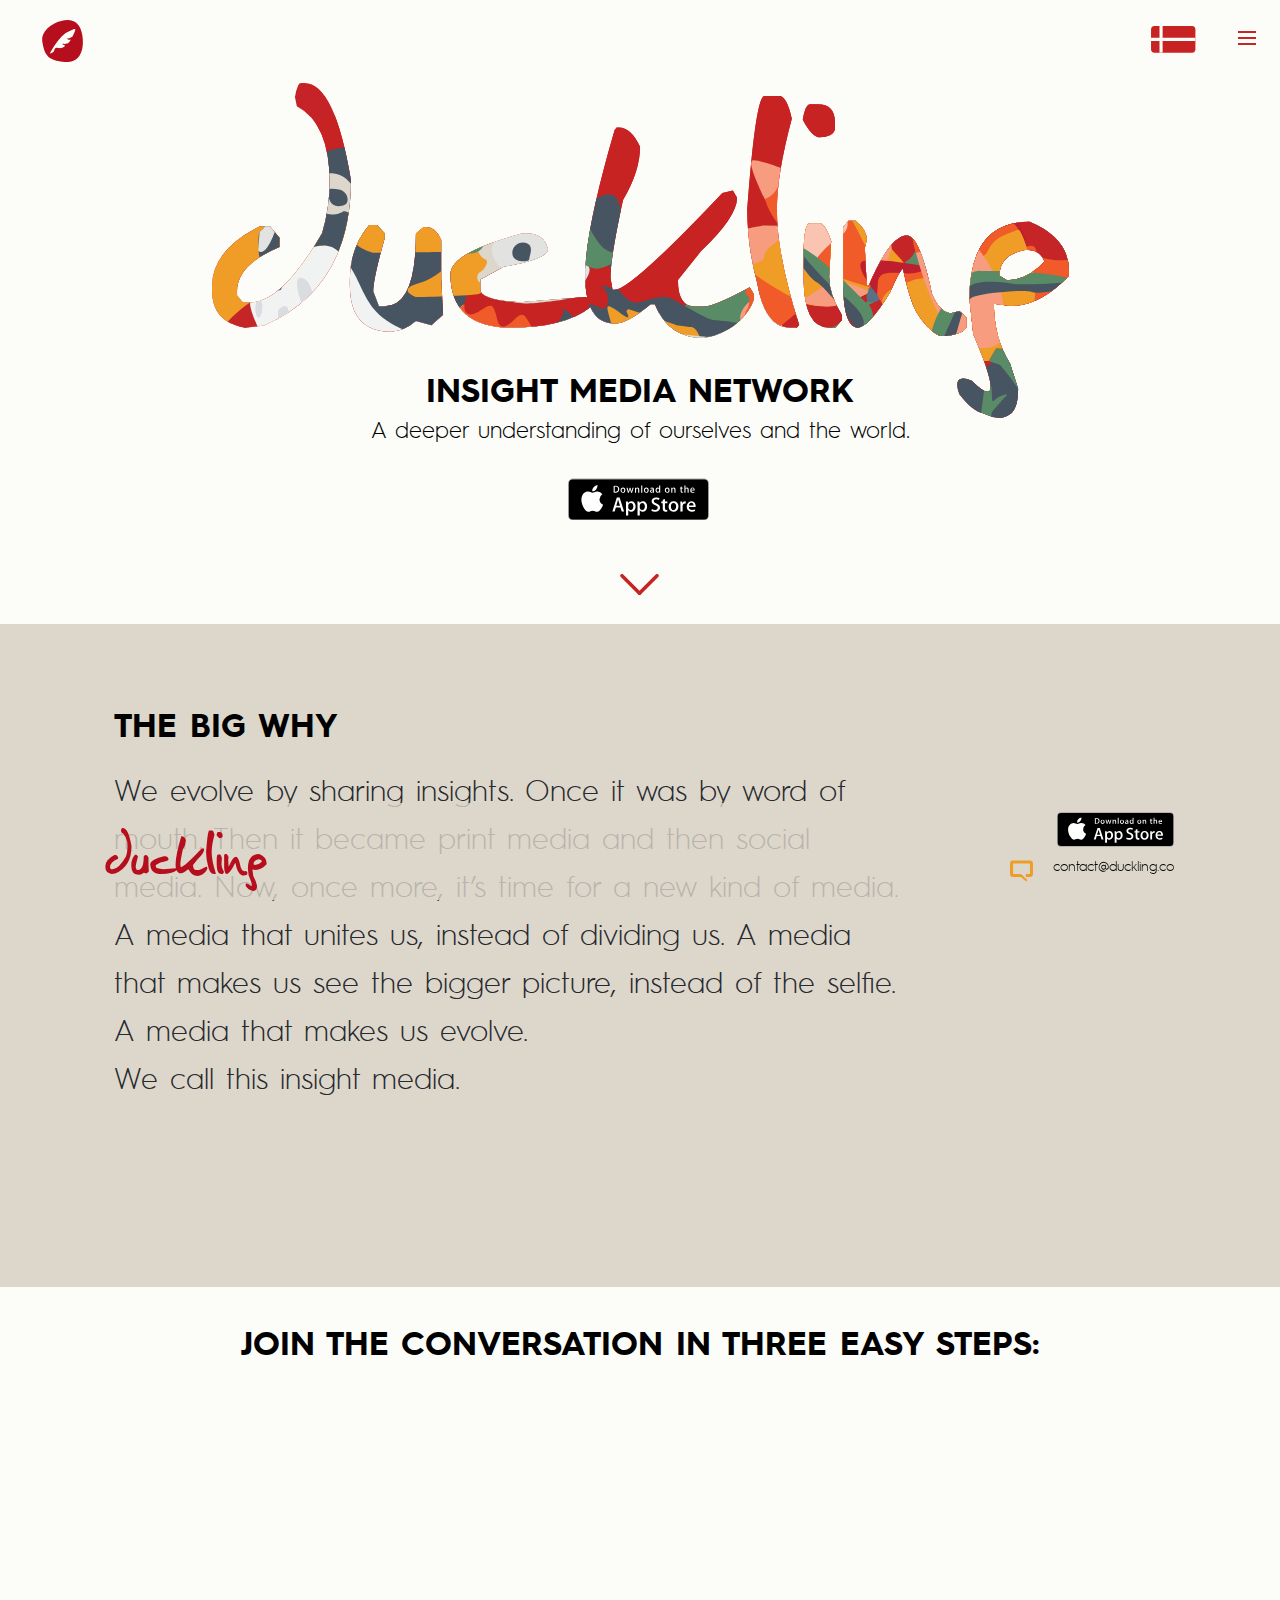
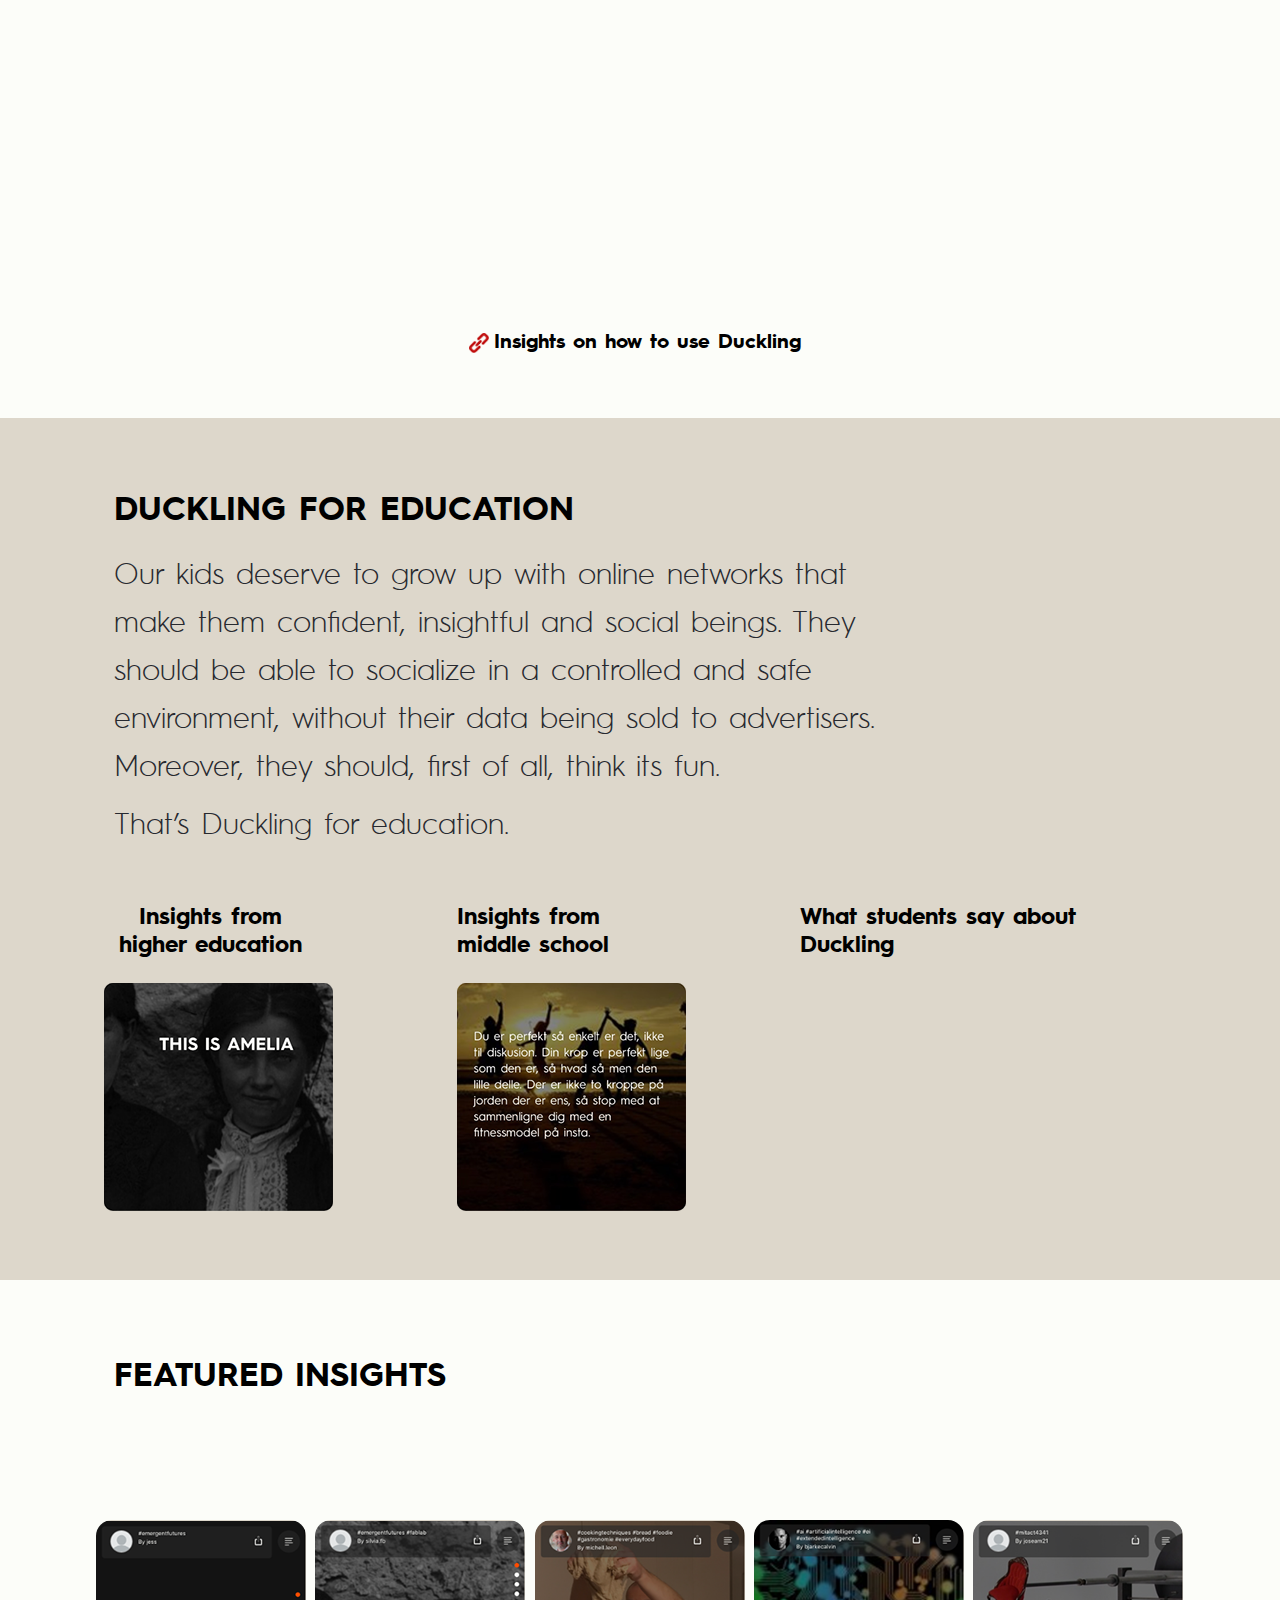
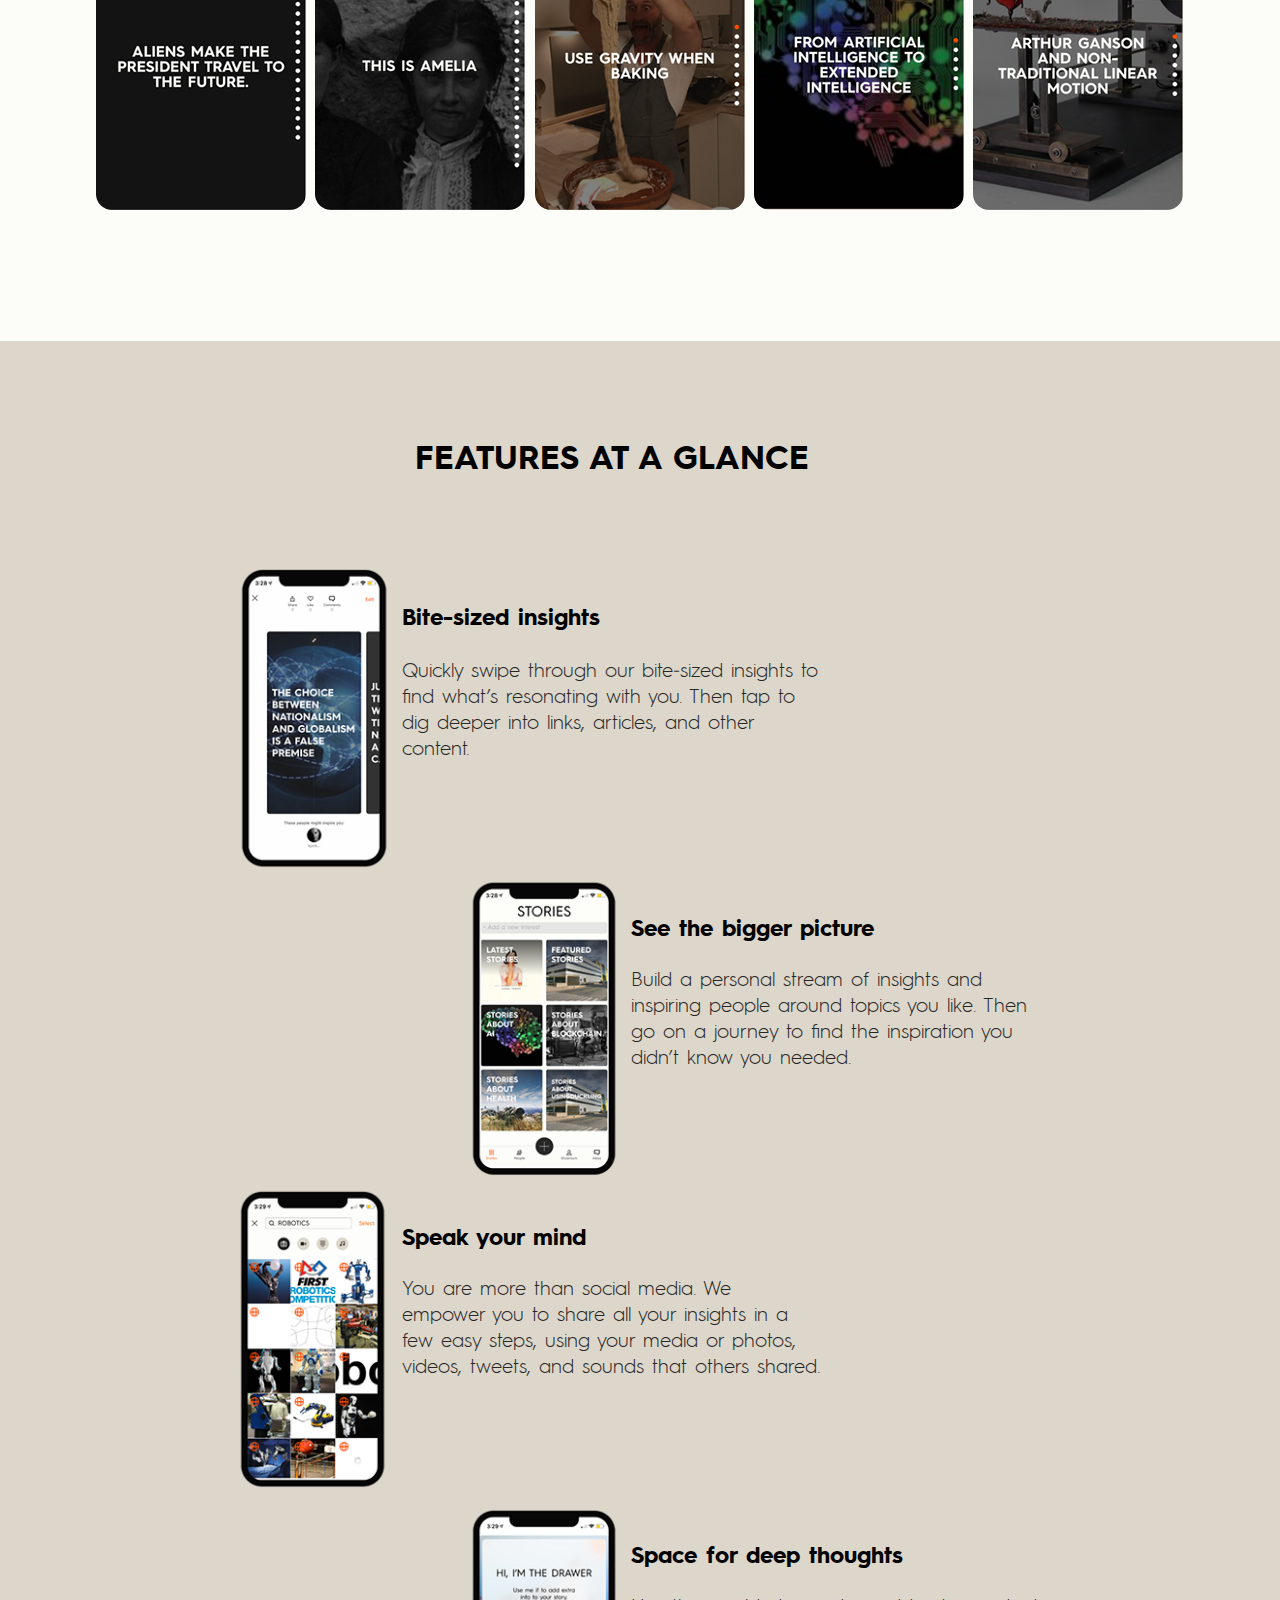
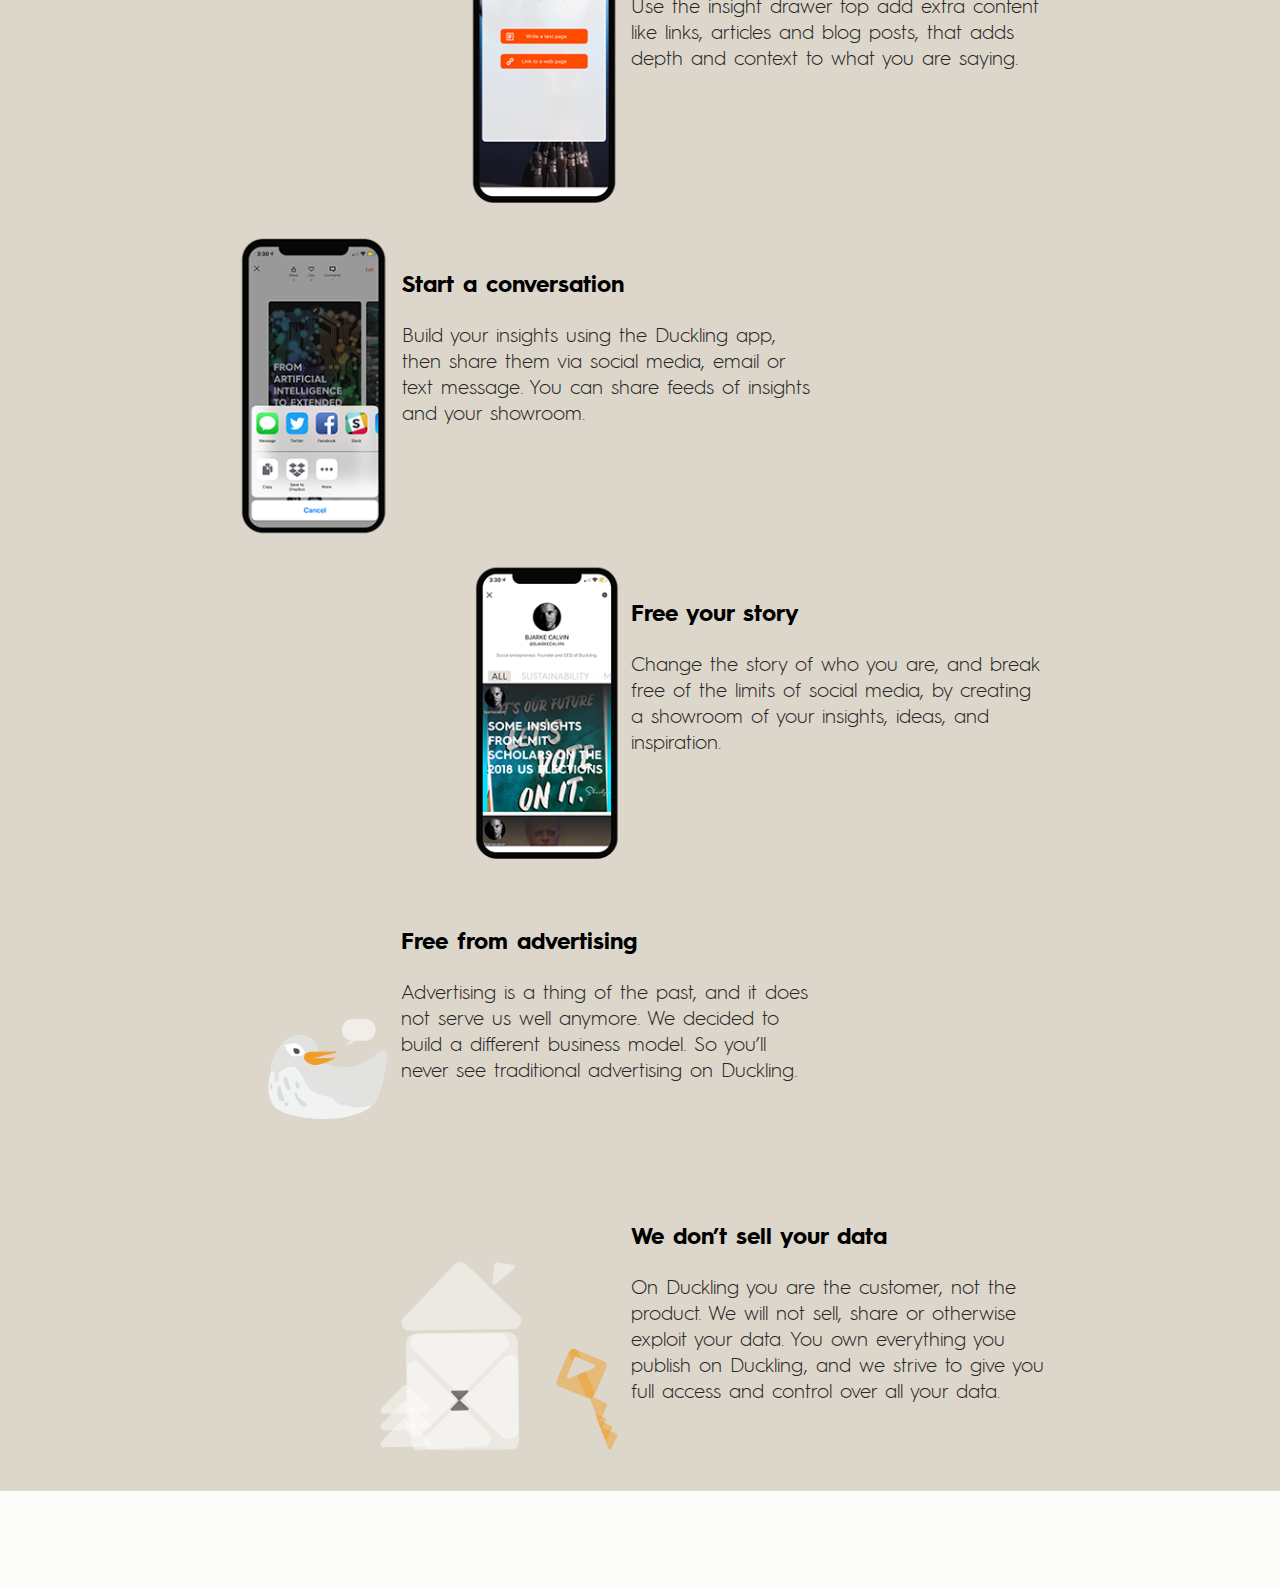
==== commit 262d696f: "daniiiish" ====
--- a/index.html
+++ b/index.html
@@ -19,11 +19,11 @@
   <!-- CSS -->
   <link rel="stylesheet" type="text/css" href="css/site_global.css?crc=4131438561"/>
   <link rel="stylesheet" type="text/css" href="css/master_a-master.css?crc=318582070"/>
-  <link rel="stylesheet" type="text/css" href="css/index.css?crc=314122585" id="pagesheet"/>
+  <link rel="stylesheet" type="text/css" href="css/index.css?crc=342259246" id="pagesheet"/>
   <!-- IE-only CSS -->
   <!--[if lt IE 9]>
   <link rel="stylesheet" type="text/css" href="css/nomq_preview_master_a-master.css?crc=249404312"/>
-  <link rel="stylesheet" type="text/css" href="css/nomq_index.css?crc=486785917" id="nomq_pagesheet"/>
+  <link rel="stylesheet" type="text/css" href="css/nomq_index.css?crc=3995821991" id="nomq_pagesheet"/>
   <![endif]-->
   <!-- JS includes -->
   <!--[if lt IE 9]>
@@ -121,6 +121,7 @@
    <div class="clearfix" id="page"><!-- group -->
     <div class="clearfix grpelem" id="phome"><!-- column -->
      <a class="anchor_item colelem shared_content" id="home" data-content-guid="home_content"></a>
+     <a class="nonblock nontext clip_frame colelem shared_content" id="u95057" href="duckling-insight-media-network-danish.html" data-content-guid="u95057_content"><!-- svg --><img class="svg temp_no_img_src" id="u95053" data-orig-src="images/group-411.svg?crc=335006455" width="56" height="32" alt="" data-mu-svgfallback="images/group%20411_poster_.png?crc=373191821" src="images/blank.gif?crc=4208392903"/></a>
      <div class="browser_width colelem" id="u1404-bw">
       <div class="museBGSize" id="u1404"><!-- group -->
        <div class="clearfix" id="u1404_align_to_page">
@@ -478,13 +479,16 @@
     <div class="clearfix grpelem" id="ppu6185"><!-- column -->
      <div class="clearfix colelem temp_no_id" data-orig-id="pu6185"><!-- group -->
       <div class="browser_width grpelem temp_no_id" data-orig-id="u6185-bw">
-       <div class="temp_no_id" data-orig-id="u6185"><!-- column -->
+       <div class="temp_no_id" data-orig-id="u6185"><!-- group -->
         <div class="clearfix" id="u6185_align_to_page">
-         <a class="nonblock nontext clip_frame colelem temp_no_id" href="https://itunes.apple.com/us/app/duckling-free-your-story/id1326536917?ls=1&amp;mt=8" target="_blank" data-sizePolicy="fluidWidthHeight" data-pintopage="page_fixedCenter" data-orig-id="u1796"><!-- svg --><img class="svg svg_mar temp_no_id temp_no_img_src" data-orig-src="images/button-download-app-store.svg?crc=286706309" onload="this.style.height=(this.offsetWidth*56/185)+'px'" alt="" data-mu-svgfallback="images/button%20download%20app%20store_poster_.png?crc=3997985020" data-heightwidthratio="0.3027027027027027" data-image-width="185" data-image-height="56" data-orig-id="u1792" src="images/blank.gif?crc=4208392903"/></a>
-         <div class="clearfix colelem temp_no_id" data-orig-id="pu14943"><!-- group -->
-          <span class="nonblock nontext anim_swing clip_frame grpelem placeholder" data-placeholder-for="u14943_content"><!-- placeholder node --></span>
-          <span class="nonblock nontext anim_swing clip_frame grpelem placeholder" data-placeholder-for="u15450_content"><!-- placeholder node --></span>
-         </div>
+         <div class="clearfix grpelem" id="pu1796"><!-- column -->
+          <a class="nonblock nontext clip_frame colelem temp_no_id" href="https://itunes.apple.com/us/app/duckling-free-your-story/id1326536917?ls=1&amp;mt=8" target="_blank" data-sizePolicy="fluidWidthHeight" data-pintopage="page_fixedCenter" data-leftAdjustmentDoneBy="pu1796" data-orig-id="u1796"><!-- svg --><img class="svg svg_mar temp_no_id temp_no_img_src" data-orig-src="images/button-download-app-store.svg?crc=286706309" onload="this.style.height=(this.offsetWidth*56/185)+'px'" alt="" data-mu-svgfallback="images/button%20download%20app%20store_poster_.png?crc=3997985020" data-heightwidthratio="0.3027027027027027" data-image-width="185" data-image-height="56" data-orig-id="u1792" src="images/blank.gif?crc=4208392903"/></a>
+          <div class="clearfix colelem temp_no_id" data-orig-id="pu14943"><!-- group -->
+           <span class="nonblock nontext anim_swing clip_frame grpelem placeholder" data-placeholder-for="u14943_content"><!-- placeholder node --></span>
+           <span class="nonblock nontext anim_swing clip_frame grpelem placeholder" data-placeholder-for="u15450_content"><!-- placeholder node --></span>
+          </div>
+         </div>
+         <span class="nonblock nontext clip_frame grpelem placeholder" data-placeholder-for="u95057_content"><!-- placeholder node --></span>
         </div>
        </div>
       </div>
@@ -717,6 +721,7 @@
    <div class="clearfix borderbox temp_no_id" data-orig-id="page"><!-- group -->
     <div class="clearfix grpelem temp_no_id" data-orig-id="phome"><!-- column -->
      <span class="anchor_item colelem placeholder" data-placeholder-for="home_content"><!-- placeholder node --></span>
+     <span class="nonblock nontext clip_frame colelem placeholder" data-placeholder-for="u95057_content"><!-- placeholder node --></span>
      <div class="browser_width colelem temp_no_id" data-orig-id="u1404-bw">
       <div class="museBGSize temp_no_id" data-orig-id="u1404"><!-- group -->
        <div class="clearfix temp_no_id" data-orig-id="u1404_align_to_page">
@@ -950,6 +955,7 @@
    <div class="clearfix borderbox temp_no_id" data-orig-id="page"><!-- group -->
     <div class="clearfix grpelem temp_no_id" data-orig-id="phome"><!-- column -->
      <span class="anchor_item colelem placeholder" data-placeholder-for="home_content"><!-- placeholder node --></span>
+     <a class="nonblock nontext clip_frame colelem temp_no_id shared_content" href="duckling-insight-media-network-danish.html" data-sizePolicy="fixed" data-pintopage="page_fixedRight" data-orig-id="u95057" data-content-guid="u95057_content1"><!-- svg --><img class="svg temp_no_id temp_no_img_src" data-orig-src="images/group-411.svg?crc=335006455" width="55" height="32" alt="" data-mu-svgfallback="images/group%20411_poster_.png?crc=373191821" data-orig-id="u95053" src="images/blank.gif?crc=4208392903"/></a>
      <div class="browser_width colelem temp_no_id shared_content" data-orig-id="u1404-bw" data-content-guid="u1404-bw_content">
       <div class="museBGSize temp_no_id" data-orig-id="u1404"><!-- simple frame --></div>
      </div>
@@ -1110,13 +1116,6 @@
     </div>
     <div class="clearfix grpelem temp_no_id" data-orig-id="ppamphletu41748"><!-- group -->
      <div class="PamphletWidget clearfix allow_click_through temp_no_id" data-visibility="changed" style="visibility:hidden" data-orig-id="pamphletu41748"><!-- none box -->
-      <div class="ThumbGroup clearfix grpelem temp_no_id" data-col-pos="1" data-sizePolicy="fluidWidth" data-pintopage="page_fixedLeft" data-orig-id="u41749"><!-- none box -->
-       <div class="popup_anchor allow_click_through temp_no_id" data-col-pos="0" data-orig-id="u41750popup">
-        <div class="Thumb popup_element clearfix temp_no_id" data-col-pos="0" data-orig-id="u41750"><!-- group -->
-         <span class="size_fixed grpelem placeholder" data-placeholder-for="u41576_content"><!-- placeholder node --></span>
-        </div>
-       </div>
-      </div>
       <div class="popup_anchor allow_click_through temp_no_id" data-col-pos="0" data-orig-id="u41755popup">
        <div class="temp_no_id" data-orig-id="u41755-wrapper">
         <div class="ContainerGroup clearfix temp_no_id" data-col-pos="0" data-orig-id="u41755"><!-- none box -->
@@ -1145,6 +1144,13 @@
            </div>
           </nav>
          </div>
+        </div>
+       </div>
+      </div>
+      <div class="ThumbGroup clearfix grpelem temp_no_id" data-col-pos="1" data-sizePolicy="fluidWidth" data-pintopage="page_fixedLeft" data-orig-id="u41749"><!-- none box -->
+       <div class="popup_anchor allow_click_through temp_no_id" data-col-pos="0" data-orig-id="u41750popup">
+        <div class="Thumb popup_element clearfix temp_no_id" data-col-pos="0" data-orig-id="u41750"><!-- group -->
+         <span class="size_fixed grpelem placeholder" data-placeholder-for="u41576_content"><!-- placeholder node --></span>
         </div>
        </div>
       </div>
@@ -1169,6 +1175,7 @@
    <div class="clearfix borderbox temp_no_id" data-orig-id="page"><!-- group -->
     <div class="clearfix grpelem temp_no_id" data-orig-id="phome"><!-- column -->
      <span class="anchor_item colelem placeholder" data-placeholder-for="home_content"><!-- placeholder node --></span>
+     <span class="nonblock nontext clip_frame colelem placeholder" data-placeholder-for="u95057_content1"><!-- placeholder node --></span>
      <span class="browser_width colelem placeholder" data-placeholder-for="u1404-bw_content"><!-- placeholder node --></span>
      <span class="header1 clearfix colelem placeholder" data-placeholder-for="u1900-4_content"><!-- placeholder node --></span>
      <span class="clearfix colelem placeholder" data-placeholder-for="u1904-4_content"><!-- placeholder node --></span>
@@ -1307,13 +1314,6 @@
     </div>
     <div class="clearfix grpelem temp_no_id" data-orig-id="ppamphletu41748"><!-- group -->
      <div class="PamphletWidget clearfix allow_click_through temp_no_id" data-visibility="changed" style="visibility:hidden" data-orig-id="pamphletu41748"><!-- none box -->
-      <div class="ThumbGroup clearfix grpelem temp_no_id" data-col-pos="1" data-sizePolicy="fluidWidth" data-pintopage="page_fixedLeft" data-orig-id="u41749"><!-- none box -->
-       <div class="popup_anchor allow_click_through temp_no_id" data-col-pos="0" data-orig-id="u41750popup">
-        <div class="Thumb popup_element clearfix temp_no_id" data-col-pos="0" data-orig-id="u41750"><!-- group -->
-         <span class="size_fixed grpelem placeholder" data-placeholder-for="u41576_content"><!-- placeholder node --></span>
-        </div>
-       </div>
-      </div>
       <div class="popup_anchor allow_click_through temp_no_id" data-col-pos="0" data-orig-id="u41755popup">
        <div class="temp_no_id" data-orig-id="u41755-wrapper">
         <div class="ContainerGroup clearfix temp_no_id" data-col-pos="0" data-orig-id="u41755"><!-- none box -->
@@ -1342,6 +1342,13 @@
            </div>
           </nav>
          </div>
+        </div>
+       </div>
+      </div>
+      <div class="ThumbGroup clearfix grpelem temp_no_id" data-col-pos="1" data-sizePolicy="fluidWidth" data-pintopage="page_fixedLeft" data-orig-id="u41749"><!-- none box -->
+       <div class="popup_anchor allow_click_through temp_no_id" data-col-pos="0" data-orig-id="u41750popup">
+        <div class="Thumb popup_element clearfix temp_no_id" data-col-pos="0" data-orig-id="u41750"><!-- group -->
+         <span class="size_fixed grpelem placeholder" data-placeholder-for="u41576_content"><!-- placeholder node --></span>
         </div>
        </div>
       </div>
@@ -1366,6 +1373,7 @@
    <div class="clearfix borderbox temp_no_id" data-orig-id="page"><!-- group -->
     <div class="clearfix grpelem temp_no_id" data-orig-id="phome"><!-- column -->
      <span class="anchor_item colelem placeholder" data-placeholder-for="home_content"><!-- placeholder node --></span>
+     <a class="nonblock nontext clip_frame colelem temp_no_id shared_content" href="duckling-insight-media-network-danish.html" data-sizePolicy="fixed" data-pintopage="page_fixedRight" data-orig-id="u95057" data-content-guid="u95057_content2"><!-- svg --><img class="svg temp_no_id temp_no_img_src" data-orig-src="images/group-411.svg?crc=335006455" width="52" height="30" alt="" data-mu-svgfallback="images/group%20411_poster_.png?crc=373191821" data-orig-id="u95053" src="images/blank.gif?crc=4208392903"/></a>
      <span class="browser_width colelem placeholder" data-placeholder-for="u1404-bw_content"><!-- placeholder node --></span>
      <div class="header1 clearfix colelem shared_content" id="u2080-4" data-sizePolicy="fluidWidth" data-pintopage="page_fixedCenter" data-content-guid="u2080-4_content"><!-- content -->
       <p id="u2080-2">insight media network</p>
@@ -1549,13 +1557,6 @@
     </div>
     <div class="clearfix grpelem temp_no_id" data-orig-id="ppamphletu41748"><!-- group -->
      <div class="PamphletWidget clearfix allow_click_through temp_no_id" data-visibility="changed" style="visibility:hidden" data-orig-id="pamphletu41748"><!-- none box -->
-      <div class="ThumbGroup clearfix grpelem temp_no_id" data-col-pos="1" data-sizePolicy="fluidWidth" data-pintopage="page_fixedLeft" data-orig-id="u41749"><!-- none box -->
-       <div class="popup_anchor allow_click_through temp_no_id" data-col-pos="0" data-orig-id="u41750popup">
-        <div class="Thumb popup_element clearfix temp_no_id" data-col-pos="0" data-orig-id="u41750"><!-- group -->
-         <span class="size_fixed grpelem placeholder" data-placeholder-for="u41576_content"><!-- placeholder node --></span>
-        </div>
-       </div>
-      </div>
       <div class="popup_anchor allow_click_through temp_no_id" data-col-pos="0" data-orig-id="u41755popup">
        <div class="temp_no_id" data-orig-id="u41755-wrapper">
         <div class="ContainerGroup clearfix temp_no_id" data-col-pos="0" data-orig-id="u41755"><!-- none box -->
@@ -1584,6 +1585,13 @@
            </div>
           </nav>
          </div>
+        </div>
+       </div>
+      </div>
+      <div class="ThumbGroup clearfix grpelem temp_no_id" data-col-pos="1" data-sizePolicy="fluidWidth" data-pintopage="page_fixedLeft" data-orig-id="u41749"><!-- none box -->
+       <div class="popup_anchor allow_click_through temp_no_id" data-col-pos="0" data-orig-id="u41750popup">
+        <div class="Thumb popup_element clearfix temp_no_id" data-col-pos="0" data-orig-id="u41750"><!-- group -->
+         <span class="size_fixed grpelem placeholder" data-placeholder-for="u41576_content"><!-- placeholder node --></span>
         </div>
        </div>
       </div>
@@ -1600,6 +1608,7 @@
    <div class="clearfix borderbox temp_no_id" data-orig-id="page"><!-- group -->
     <div class="clearfix grpelem temp_no_id" data-orig-id="phome"><!-- column -->
      <span class="anchor_item colelem placeholder" data-placeholder-for="home_content"><!-- placeholder node --></span>
+     <span class="nonblock nontext clip_frame colelem placeholder" data-placeholder-for="u95057_content2"><!-- placeholder node --></span>
      <span class="browser_width colelem placeholder" data-placeholder-for="u1404-bw_content"><!-- placeholder node --></span>
      <span class="header1 clearfix colelem placeholder" data-placeholder-for="u2080-4_content"><!-- placeholder node --></span>
      <span class="clearfix colelem placeholder" data-placeholder-for="u1904-4_content"><!-- placeholder node --></span>
@@ -1708,13 +1717,6 @@
     </div>
     <div class="clearfix grpelem temp_no_id" data-orig-id="ppamphletu41748"><!-- group -->
      <div class="PamphletWidget clearfix allow_click_through temp_no_id" data-visibility="changed" style="visibility:hidden" data-orig-id="pamphletu41748"><!-- none box -->
-      <div class="ThumbGroup clearfix grpelem temp_no_id" data-col-pos="1" data-sizePolicy="fluidWidth" data-pintopage="page_fixedLeft" data-orig-id="u41749"><!-- none box -->
-       <div class="popup_anchor allow_click_through temp_no_id" data-col-pos="0" data-orig-id="u41750popup">
-        <div class="Thumb popup_element clearfix temp_no_id" data-col-pos="0" data-orig-id="u41750"><!-- group -->
-         <span class="size_fixed grpelem placeholder" data-placeholder-for="u41576_content"><!-- placeholder node --></span>
-        </div>
-       </div>
-      </div>
       <div class="popup_anchor allow_click_through temp_no_id" data-col-pos="0" data-orig-id="u41755popup">
        <div class="temp_no_id" data-orig-id="u41755-wrapper">
         <div class="ContainerGroup clearfix temp_no_id" data-col-pos="0" data-orig-id="u41755"><!-- none box -->
@@ -1743,6 +1745,13 @@
            </div>
           </nav>
          </div>
+        </div>
+       </div>
+      </div>
+      <div class="ThumbGroup clearfix grpelem temp_no_id" data-col-pos="1" data-sizePolicy="fluidWidth" data-pintopage="page_fixedLeft" data-orig-id="u41749"><!-- none box -->
+       <div class="popup_anchor allow_click_through temp_no_id" data-col-pos="0" data-orig-id="u41750popup">
+        <div class="Thumb popup_element clearfix temp_no_id" data-col-pos="0" data-orig-id="u41750"><!-- group -->
+         <span class="size_fixed grpelem placeholder" data-placeholder-for="u41576_content"><!-- placeholder node --></span>
         </div>
        </div>
       </div>
@@ -1759,6 +1768,7 @@
    <div class="clearfix borderbox temp_no_id" data-orig-id="page"><!-- group -->
     <div class="clearfix grpelem temp_no_id" data-orig-id="phome"><!-- column -->
      <span class="anchor_item colelem placeholder" data-placeholder-for="home_content"><!-- placeholder node --></span>
+     <a class="nonblock nontext clip_frame colelem temp_no_id" href="duckling-insight-media-network-danish.html" data-orig-id="u95057"><!-- svg --><img class="svg svg_mar temp_no_id temp_no_img_src" data-orig-src="images/group-411.svg?crc=335006455" onload="this.style.height=(this.offsetWidth*30.931623931623932/53.56451949134878)+'px'" alt="" data-mu-svgfallback="images/group%20411_poster_.png?crc=373191821" data-heightwidthratio="0.5740740740740741" data-image-width="54" data-image-height="31" data-orig-id="u95053" src="images/blank.gif?crc=4208392903"/></a>
      <div class="clearfix colelem shared_content" id="pu1404" data-content-guid="pu1404_content"><!-- group -->
       <div class="museBGSize grpelem temp_no_id" data-orig-id="u1404"><!-- simple frame -->
        <div class="fluid_height_spacer"></div>
@@ -1981,6 +1991,7 @@
    <div class="clearfix borderbox temp_no_id" data-orig-id="page"><!-- group -->
     <div class="clearfix grpelem temp_no_id" data-orig-id="phome"><!-- column -->
      <span class="anchor_item colelem placeholder" data-placeholder-for="home_content"><!-- placeholder node --></span>
+     <a class="nonblock nontext clip_frame colelem temp_no_id" href="duckling-insight-media-network-danish.html" data-orig-id="u95057"><!-- svg --><img class="svg svg_mar temp_no_id temp_no_img_src" data-orig-src="images/group-411.svg?crc=335006455" onload="this.style.height=(this.offsetWidth*28.717948717948715/49.73108192620389)+'px'" alt="" data-mu-svgfallback="images/group%20411_poster_.png?crc=373191821" data-heightwidthratio="0.58" data-image-width="50" data-image-height="29" data-orig-id="u95053" src="images/blank.gif?crc=4208392903"/></a>
      <span class="clearfix colelem placeholder" data-placeholder-for="pu1404_content"><!-- placeholder node --></span>
      <a class="nonblock nontext clip_frame colelem temp_no_id" href="https://itunes.apple.com/us/app/duckling-free-your-story/id1326536917?ls=1&amp;mt=8" target="_blank" data-sizePolicy="fluidWidthHeight" data-pintopage="page_fixedCenter" data-orig-id="u1796"><!-- svg --><img class="svg svg_mar temp_no_id temp_no_img_src" data-orig-src="images/button-download-app-store.svg?crc=286706309" onload="this.style.height=(this.offsetWidth*37.13733075435207/118.8394584139265)+'px'" alt="" data-mu-svgfallback="images/button%20download%20app%20store_poster_.png?crc=3997985020" data-heightwidthratio="0.31092436974789917" data-image-width="119" data-image-height="37" data-orig-id="u1792" src="images/blank.gif?crc=4208392903"/></a>
      <div class="clearfix colelem temp_no_id" data-orig-id="pu6185"><!-- group -->
@@ -2171,6 +2182,7 @@
    <div class="clearfix borderbox temp_no_id" data-orig-id="page"><!-- group -->
     <div class="clearfix grpelem temp_no_id" data-orig-id="phome"><!-- column -->
      <span class="anchor_item colelem placeholder" data-placeholder-for="home_content"><!-- placeholder node --></span>
+     <a class="nonblock nontext clip_frame colelem temp_no_id shared_content" href="duckling-insight-media-network-danish.html" data-sizePolicy="fixed" data-pintopage="page_fixedRight" data-orig-id="u95057" data-content-guid="u95057_content3"><!-- svg --><img class="svg temp_no_id temp_no_img_src" data-orig-src="images/group-411.svg?crc=335006455" width="42" height="24" alt="" data-mu-svgfallback="images/group%20411_poster_.png?crc=373191821" data-orig-id="u95053" src="images/blank.gif?crc=4208392903"/></a>
      <span class="browser_width colelem placeholder" data-placeholder-for="u1404-bw_content"><!-- placeholder node --></span>
      <div class="clearfix colelem" id="pu2080-4"><!-- group -->
       <span class="header1 clearfix grpelem placeholder" data-placeholder-for="u2080-4_content"><!-- placeholder node --></span>
@@ -2415,6 +2427,7 @@
     </div>
     <div class="clearfix grpelem temp_no_id" data-orig-id="phome"><!-- column -->
      <span class="anchor_item colelem placeholder" data-placeholder-for="home_content"><!-- placeholder node --></span>
+     <span class="nonblock nontext clip_frame colelem placeholder" data-placeholder-for="u95057_content3"><!-- placeholder node --></span>
      <span class="browser_width colelem placeholder" data-placeholder-for="u1404-bw_content"><!-- placeholder node --></span>
      <div class="clearfix colelem temp_no_id" data-orig-id="pu2080-4"><!-- group -->
       <span class="header1 clearfix grpelem placeholder" data-placeholder-for="u2080-4_content"><!-- placeholder node --></span>
@@ -2552,6 +2565,7 @@
    <div class="clearfix borderbox temp_no_id" data-orig-id="page"><!-- group -->
     <div class="clearfix grpelem temp_no_id" data-orig-id="phome"><!-- column -->
      <span class="anchor_item colelem placeholder" data-placeholder-for="home_content"><!-- placeholder node --></span>
+     <a class="nonblock nontext clip_frame colelem temp_no_id" href="duckling-insight-media-network-danish.html" data-sizePolicy="fixed" data-pintopage="page_fixedRight" data-orig-id="u95057"><!-- svg --><img class="svg temp_no_id temp_no_img_src" data-orig-src="images/group-411.svg?crc=335006455" width="36" height="21" alt="" data-mu-svgfallback="images/group%20411_poster_.png?crc=373191821" data-orig-id="u95053" src="images/blank.gif?crc=4208392903"/></a>
      <span class="browser_width colelem placeholder" data-placeholder-for="u1404-bw_content"><!-- placeholder node --></span>
      <div class="clearfix colelem temp_no_id" data-orig-id="pu2080-4"><!-- group -->
       <span class="header1 clearfix grpelem placeholder" data-placeholder-for="u2080-4_content"><!-- placeholder node --></span>
--- a/css/index.css
+++ b/css/index.css
@@ -1,4 +1,4 @@
-.version.index{color:#000012;background-color:#B92159;}.js body{visibility:hidden;}.js body.initialized{visibility:visible;}@font-face{font-family:'__Hurme Geometric Sans 3_5';src:url('../fonts/29d0ae_0_0.eot');src:local('☺'), url('../fonts/29d0ae_0_0.woff') format('woff');font-weight:700;font-style:normal;}@font-face{font-family:'__Hurme Geometric Sans 3_5';src:url('../fonts/29d0ae_1_0.eot');src:local('☺'), url('../fonts/29d0ae_1_0.woff') format('woff');font-weight:300;font-style:normal;}#page{background-color:transparent;background-image:none;z-index:1;border-width:0px;margin-left:auto;margin-right:auto;border-color:#000000;}#u1404{filter:alpha(opacity=100);-ms-filter:"progid:DXImageTransform.Microsoft.Alpha(Opacity=100)";z-index:3;opacity:1;background:#FCFDF9 url("../images/headerfontvectorart.svg?crc=4275489965") no-repeat center top;background-size:contain;}.nosvg #u1404{background-image:url('../images/headerfontvectorart_poster_u10868.png?crc=3994866047');}#u1904-4{font-family:'__Hurme Geometric Sans 3_5';z-index:15;font-weight:300;background-color:transparent;text-align:center;position:relative;}#u1796{z-index:9;border-width:0px;position:relative;background-color:transparent;}#u1792{display:block;z-index:10;}#pu6185{z-index:2;}#u6185{z-index:2;border-width:0px;background-color:#FCFDF9;}#u1774{z-index:4;border-width:0px;background-color:#DDD7CB;}#u14943{filter:alpha(opacity=0);-ms-filter:"progid:DXImageTransform.Microsoft.Alpha(Opacity=0)";background-color:transparent;opacity:0;width:39px;position:relative;}#u4416-4{z-index:19;background-color:transparent;text-align:left;position:relative;}#u12237{filter:alpha(opacity=0);-ms-filter:"progid:DXImageTransform.Microsoft.Alpha(Opacity=0)";z-index:5;background-color:#FCFDF9;opacity:0;border-width:0px;}#u5406-4{position:relative;z-index:23;margin-right:-10000px;background-color:transparent;}#u5696-4,#u5704-4,#u5730-4{background-color:transparent;text-align:center;position:relative;}#u55472-4{font-family:'__Hurme Geometric Sans 3_5';position:relative;font-weight:700;background-color:transparent;margin-right:-10000px;}#u1786{background-color:#DDD7CB;z-index:7;}#u40799-4{position:relative;text-align:left;min-height:60px;background-color:transparent;}#u40800-6{position:relative;font-weight:300;background-color:transparent;}#u40800-2,#u40800-4{text-transform:none;font-family:'__Hurme Geometric Sans 3_5';}#u11108,#u5424,#u11114,#u5464,#u11120,#u5496,#u52244,#u52268{position:relative;background-color:transparent;}#u52292-4,#u52302-4,#u52333-4{font-family:'__Hurme Geometric Sans 3_5';font-weight:700;position:relative;background-color:transparent;}#u1786-bw{z-index:7;}#u51005{z-index:6;opacity:0;border-width:0px;-ms-filter:"progid:DXImageTransform.Microsoft.Alpha(Opacity=0)";filter:alpha(opacity=0);background-color:#FCFDF9;}#pu51005,#u51005-bw{z-index:6;}#u40840{background-color:#DDD7CB;z-index:8;}#u1786_align_to_page,#u40840_align_to_page{margin-left:auto;position:relative;margin-right:auto;}#u39504-4{min-height:76px;position:relative;background-color:transparent;}#phome,#pu39548-4{margin-right:-10000px;}#u12255,#u12051,#u12263,#u12043,#u12271,#u12035,#u55482,#u56749,#u52357,#u52367,#u52377,#u51975,#u39547,#u39511,#u39523,#u39517,#u39529,#u39505,#u39535,#u39541{border-color:transparent;border-width:0px;position:relative;background-color:transparent;}#u55448,#u39549,#u39515,#u39527,#u39521,#u39533,#u39509,#u39539,#u39542{margin-right:-10000px;position:relative;background-color:transparent;}#u14939,#u11104,#u11110,#u11116,#u39540,#u39543{display:block;}#u28290,#u40603,#u39512,#u39524,#u39518,#u39530,#u39506,#u39536,#u39544{border-color:transparent;border-width:0px;position:relative;margin-right:-10000px;background-color:transparent;}#u39548-4,#u39514-4,#u39526-4,#u39519-4,#u39532-4,#u39508-4,#u39538-4,#u39545-4{min-height:52px;position:relative;background-color:transparent;}#u39551-4,#u39513-4,#u39525-4,#u39520-4,#u39531-4,#u39507-4,#u39537-4,#u39546-4{background-color:transparent;font-family:'__Hurme Geometric Sans 3_5';font-weight:300;color:#262626;position:relative;min-height:177px;}#u40840-bw{z-index:8;}#u40912-4{position:relative;background-color:transparent;margin-right:-10000px;min-height:60px;}#education,#features,#featured-insights{width:22px;position:relative;margin-right:-10000px;}.MenuItem,.PamphletWidget .ThumbGroup .Thumb,.PamphletNextButton,.PamphletPrevButton,.PamphletCloseButton{cursor:pointer;}#u319{top:20px;position:fixed;}#u11662,#u298,#u283-4,#u187,#u11040,#u11013{position:fixed;}.html{background-color:#FCFDF9;}#home,#why,#how,body{position:relative;}@media (min-width: 1201px), print{#muse_css_mq{background-color:#FFFFFF;}#bp_infinity.active{display:block;}#page{width:1200px;min-height:2502px;padding-bottom:97px;}#phome{z-index:185;width:0.01px;margin-left:-25px;}#u1404{min-height:331px;padding-bottom:4px;}#u1900-4{z-index:11;width:1025px;min-height:40px;background-color:transparent;line-height:40px;position:relative;margin-right:-10000px;margin-top:291px;left:112px;}#u1404-bw{z-index:3;min-height:331px;margin-top:65px;}#u1904-4{width:1023px;min-height:28px;line-height:28px;font-size:23px;margin-left:114px;}#u1796{width:141px;margin-left:553px;margin-top:32px;}#u1792{margin-bottom:-1px;}#pu14943{z-index:67;width:0.01px;margin-left:605px;margin-top:54px;}#u14943{z-index:67;margin-right:-10000px;}#u14939{z-index:68;}#u15450{z-index:69;width:39px;background-color:transparent;position:relative;margin-right:-10000px;}#u15447{z-index:70;display:block;}#pu6185{width:0.01px;margin-top:29px;}#u6185{height:643px;}#u6185-bw{z-index:2;height:643px;}#u1774{min-height:608px;padding-bottom:55px;}#u1404_align_to_page,#u1774_align_to_page{margin-left:auto;margin-right:auto;position:relative;width:1200px;left:-25px;}#pu4416-4{z-index:19;width:0.01px;margin-right:-10000px;margin-top:85px;margin-left:99px;}#u4416-4{width:776px;min-height:60px;line-height:40px;}#u4430-6{z-index:27;width:786px;min-height:463px;background-color:transparent;font-weight:300;position:relative;}#u4430-4{text-transform:none;line-height:48px;font-family:'__Hurme Geometric Sans 3_5';}#u1774-bw{z-index:4;min-height:608px;}#pu12237{z-index:5;width:0.01px;}#u12237{height:730px;}#u12237-bw{z-index:5;margin-top:1px;height:730px;}#u5406-4{width:940px;min-height:60px;line-height:40px;margin-top:40px;left:155px;}#why,#how{margin-right:-10000px;width:22px;}#u28290{z-index:36;width:932px;margin-top:122px;left:159px;}#u12255{z-index:37;width:233px;margin-right:-10000px;}#u5696-4{z-index:38;width:211px;min-height:63px;line-height:24px;margin-right:-10000px;margin-top:416px;left:22px;}#u12051{z-index:42;width:229px;padding-bottom:0px;margin-right:-10000px;}#u11108{z-index:45;width:38px;margin-left:104px;}#u11104{z-index:46;}#u5424{z-index:43;width:229px;top:-5px;margin-bottom:-5px;}#u5424_img{padding-bottom:9px;}#u12263{z-index:47;width:233px;margin-right:-10000px;left:350px;}#u5704-4{z-index:48;width:211px;min-height:63px;line-height:24px;margin-right:-10000px;margin-top:416px;left:22px;}#u12043{z-index:52;width:229px;padding-bottom:0px;margin-right:-10000px;}#u11114{z-index:55;width:38px;margin-left:105px;}#u11110{z-index:56;}#u5464{z-index:53;width:229px;top:-5px;margin-bottom:-5px;}#u5464_img{padding-bottom:10px;}#u12271{z-index:57;width:232px;margin-right:-10000px;left:700px;}#u5730-4{z-index:58;width:195px;min-height:58px;line-height:24px;margin-right:-10000px;margin-top:417px;left:37px;}#u12035{z-index:62;width:221px;margin-right:-10000px;}#u11120{z-index:65;width:38px;margin-left:106px;}#u11116{z-index:66;}#u5496{z-index:63;width:221px;margin-top:15px;}#u5496_img{padding-bottom:3px;}.js #u5696-4.ose_pre_init,.js #u11108.ose_pre_init,.js #u5424.ose_pre_init,.js #u5704-4.ose_pre_init,.js #u11114.ose_pre_init,.js #u5464.ose_pre_init,.js #u5730-4.ose_pre_init,.js #u11120.ose_pre_init,.js #u5496.ose_pre_init{opacity:0;-ms-filter:"progid:DXImageTransform.Microsoft.Alpha(Opacity=0)";filter:alpha(opacity=0);}#u55482{z-index:209;width:342px;margin-right:-10000px;margin-top:644px;left:454px;}#u55448{z-index:210;width:20px;margin-top:2px;}#u55472-4{z-index:212;width:317px;min-height:31px;line-height:24px;font-size:20px;left:25px;}#u1786{min-height:806px;padding-bottom:56px;}#pu40799-4{z-index:171;width:0.01px;margin-right:-10000px;margin-top:74px;margin-left:89px;}#u40799-4{z-index:171;width:776px;line-height:40px;margin-left:10px;}#pu40800-6{z-index:179;width:0.01px;}#u40800-6{z-index:179;width:786px;min-height:381px;margin-right:-10000px;left:10px;}#u40800-2,#u40800-4{line-height:48px;}#u56749{z-index:188;width:1072px;margin-right:-10000px;margin-top:352px;}#u52357{z-index:189;width:229px;margin-right:-10000px;}#u52292-4{z-index:192;width:212px;min-height:66px;line-height:28px;text-align:center;font-size:23px;}#u52244{z-index:190;width:229px;margin-top:13px;}#u52367{z-index:196;width:229px;margin-right:-10000px;left:353px;}#u52302-4{z-index:199;width:222px;min-height:66px;line-height:28px;font-size:23px;}#u52268{z-index:197;width:229px;margin-top:13px;}#u52377{z-index:203;width:376px;margin-right:-10000px;left:696px;}#u52333-4{z-index:205;width:376px;min-height:66px;line-height:28px;font-size:23px;}#u51975{z-index:204;width:376px;height:254px;}#u1786-bw{min-height:806px;}#pu51005{width:0.01px;margin-top:-2px;}#u51005,#u51005-bw{height:663px;}#u40912-4{z-index:175;width:776px;line-height:40px;text-align:left;margin-top:80px;left:99px;}#featured-insights{margin-top:2px;}#u67638{z-index:216;width:1087px;border-width:0px;border-color:transparent;background-color:transparent;position:relative;margin-right:-10000px;margin-top:242px;left:81px;}#buttonu65412{z-index:217;width:210px;height:290px;-webkit-transition-duration:1s;-webkit-transition-delay:0s;-webkit-transition-timing-function:ease;transition-duration:1s;transition-delay:0s;transition-timing-function:ease;border-color:#787878;opacity:1;-ms-filter:"progid:DXImageTransform.Microsoft.Alpha(Opacity=100)";filter:alpha(opacity=100);border-radius:16px;position:relative;margin-right:-10000px;background:#DDD7CB url("../images/1-buttonu65412-fr.png?crc=4006155416") no-repeat center center;background-size:contain;}#buttonu65412:hover{opacity:1;-ms-filter:"progid:DXImageTransform.Microsoft.Alpha(Opacity=100)";filter:alpha(opacity=100);width:210px;height:290px;min-height:0px;margin:0px -10000px 0px 0px;background:#141414 url("../images/1-buttonu65412-fr.png?crc=4006155416") no-repeat center center;background-size:contain;}#buttonu65412.ButtonSelected{opacity:1;-ms-filter:"progid:DXImageTransform.Microsoft.Alpha(Opacity=100)";filter:alpha(opacity=100);width:210px;height:290px;min-height:0px;margin:0px -10000px 0px 0px;background:#DDD7CB url("../images/1-buttonu65412-fr.png?crc=4006155416") no-repeat center center;background-size:contain;}#u65808-5{z-index:218;width:210px;min-height:290px;background-color:#DDD7CB;opacity:0;-ms-filter:"progid:DXImageTransform.Microsoft.Alpha(Opacity=0)";filter:alpha(opacity=0);border-radius:16px;color:#C62527;text-align:center;letter-spacing:15px;font-family:'__Hurme Geometric Sans 3_5';font-weight:700;position:relative;margin-right:-10000px;}#buttonu65412:hover #u65808-5{opacity:0.9;-ms-filter:"progid:DXImageTransform.Microsoft.Alpha(Opacity=90)";filter:alpha(opacity=90);padding-top:0px;padding-bottom:0px;min-height:290px;width:210px;margin:0px -10000px 0px 0px;}#buttonu65412:hover #u65808-5 p,#buttonu65412:hover #u65808-5 span{letter-spacing:0px;font-family:'__Hurme Geometric Sans 3_5';font-weight:700;font-style:normal;}#buttonu67037{z-index:223;width:210px;height:290px;-webkit-transition-duration:1s;-webkit-transition-delay:0s;-webkit-transition-timing-function:ease;transition-duration:1s;transition-delay:0s;transition-timing-function:ease;border-color:#787878;opacity:1;-ms-filter:"progid:DXImageTransform.Microsoft.Alpha(Opacity=100)";filter:alpha(opacity=100);border-radius:16px;position:relative;margin-right:-10000px;left:219px;background:#DDD7CB url("../images/2-buttonu67037-fr.png?crc=200643591") no-repeat center center;background-size:contain;}#buttonu67037:hover{opacity:1;-ms-filter:"progid:DXImageTransform.Microsoft.Alpha(Opacity=100)";filter:alpha(opacity=100);width:210px;height:290px;min-height:0px;margin:0px -10000px 0px 0px;background:#141414 url("../images/2-buttonu67037-fr.png?crc=200643591") no-repeat center center;background-size:contain;}#buttonu67037.ButtonSelected{opacity:1;-ms-filter:"progid:DXImageTransform.Microsoft.Alpha(Opacity=100)";filter:alpha(opacity=100);width:210px;height:290px;min-height:0px;margin:0px -10000px 0px 0px;background:#DDD7CB url("../images/2-buttonu67037-fr.png?crc=200643591") no-repeat center center;background-size:contain;}#u67038-5{z-index:224;width:210px;min-height:290px;background-color:#DDD7CB;opacity:0;-ms-filter:"progid:DXImageTransform.Microsoft.Alpha(Opacity=0)";filter:alpha(opacity=0);border-radius:16px;color:#C62527;text-align:center;letter-spacing:15px;font-family:'__Hurme Geometric Sans 3_5';font-weight:700;position:relative;margin-right:-10000px;}#buttonu67037:hover #u67038-5{opacity:0.9;-ms-filter:"progid:DXImageTransform.Microsoft.Alpha(Opacity=90)";filter:alpha(opacity=90);padding-top:0px;padding-bottom:0px;min-height:290px;width:210px;margin:0px -10000px 0px 0px;}#buttonu67037:hover #u67038-5 p,#buttonu67037:hover #u67038-5 span{letter-spacing:0px;font-family:'__Hurme Geometric Sans 3_5';font-weight:700;font-style:normal;}#buttonu67088{z-index:229;width:210px;height:290px;-webkit-transition-duration:1s;-webkit-transition-delay:0s;-webkit-transition-timing-function:ease;transition-duration:1s;transition-delay:0s;transition-timing-function:ease;border-color:#787878;opacity:1;-ms-filter:"progid:DXImageTransform.Microsoft.Alpha(Opacity=100)";filter:alpha(opacity=100);border-radius:16px;position:relative;margin-right:-10000px;left:439px;background:#DDD7CB url("../images/4-buttonu67088-fr.png?crc=412143405") no-repeat center center;background-size:contain;}#buttonu67088:hover{opacity:1;-ms-filter:"progid:DXImageTransform.Microsoft.Alpha(Opacity=100)";filter:alpha(opacity=100);width:210px;height:290px;min-height:0px;margin:0px -10000px 0px 0px;background:#141414 url("../images/4-buttonu67088-fr.png?crc=412143405") no-repeat center center;background-size:contain;}#buttonu67088.ButtonSelected{opacity:1;-ms-filter:"progid:DXImageTransform.Microsoft.Alpha(Opacity=100)";filter:alpha(opacity=100);width:210px;height:290px;min-height:0px;margin:0px -10000px 0px 0px;background:#DDD7CB url("../images/4-buttonu67088-fr.png?crc=412143405") no-repeat center center;background-size:contain;}#u67089-5{z-index:230;width:210px;min-height:290px;background-color:#DDD7CB;opacity:0;-ms-filter:"progid:DXImageTransform.Microsoft.Alpha(Opacity=0)";filter:alpha(opacity=0);border-radius:16px;color:#C62527;text-align:center;letter-spacing:15px;font-family:'__Hurme Geometric Sans 3_5';font-weight:700;position:relative;margin-right:-10000px;}#buttonu67088:hover #u67089-5{opacity:0.9;-ms-filter:"progid:DXImageTransform.Microsoft.Alpha(Opacity=90)";filter:alpha(opacity=90);padding-top:0px;padding-bottom:0px;min-height:290px;width:210px;margin:0px -10000px 0px 0px;}#buttonu67088:hover #u67089-5 p,#buttonu67088:hover #u67089-5 span{letter-spacing:0px;font-family:'__Hurme Geometric Sans 3_5';font-weight:700;font-style:normal;}#buttonu67129{z-index:235;width:210px;height:290px;-webkit-transition-duration:1s;-webkit-transition-delay:0s;-webkit-transition-timing-function:ease;transition-duration:1s;transition-delay:0s;transition-timing-function:ease;border-color:#787878;opacity:1;-ms-filter:"progid:DXImageTransform.Microsoft.Alpha(Opacity=100)";filter:alpha(opacity=100);border-radius:16px;position:relative;margin-right:-10000px;left:658px;background:#DDD7CB url("../images/3-buttonu67129-fr.png?crc=3762843434") no-repeat left top;background-size:contain;}#buttonu67129:hover{opacity:0.9;-ms-filter:"progid:DXImageTransform.Microsoft.Alpha(Opacity=90)";filter:alpha(opacity=90);width:210px;height:290px;min-height:0px;margin:0px -10000px 0px 0px;background:#141414 url("../images/3-buttonu67129-fr.png?crc=3762843434") no-repeat left top;background-size:contain;}#buttonu67129.ButtonSelected{opacity:1;-ms-filter:"progid:DXImageTransform.Microsoft.Alpha(Opacity=100)";filter:alpha(opacity=100);width:210px;height:290px;min-height:0px;margin:0px -10000px 0px 0px;background:#DDD7CB url("../images/3-buttonu67129-fr.png?crc=3762843434") no-repeat left top;background-size:contain;}#u67130-5{z-index:236;width:210px;min-height:290px;background-color:#DDD7CB;opacity:0;-ms-filter:"progid:DXImageTransform.Microsoft.Alpha(Opacity=0)";filter:alpha(opacity=0);border-radius:16px;color:#C62527;text-align:center;letter-spacing:15px;font-family:'__Hurme Geometric Sans 3_5';font-weight:700;position:relative;margin-right:-10000px;}#buttonu67129:hover #u67130-5{opacity:1;-ms-filter:"progid:DXImageTransform.Microsoft.Alpha(Opacity=100)";filter:alpha(opacity=100);padding-top:0px;padding-bottom:0px;min-height:290px;width:210px;margin:0px -10000px 0px 0px;}#buttonu67129:hover #u67130-5 p,#buttonu67129:hover #u67130-5 span{letter-spacing:0px;font-family:'__Hurme Geometric Sans 3_5';font-weight:700;font-style:normal;}#buttonu67170{z-index:241;width:210px;height:290px;-webkit-transition-duration:1s;-webkit-transition-delay:0s;-webkit-transition-timing-function:ease;transition-duration:1s;transition-delay:0s;transition-timing-function:ease;border-color:#787878;opacity:1;-ms-filter:"progid:DXImageTransform.Microsoft.Alpha(Opacity=100)";filter:alpha(opacity=100);border-radius:16px;position:relative;margin-right:-10000px;left:877px;background:#DDD7CB url("../images/5-buttonu67170-fr.png?crc=3904929973") no-repeat center center;background-size:contain;}#buttonu67170:hover{opacity:1;-ms-filter:"progid:DXImageTransform.Microsoft.Alpha(Opacity=100)";filter:alpha(opacity=100);width:210px;height:290px;min-height:0px;margin:0px -10000px 0px 0px;background:#141414 url("../images/5-buttonu67170-fr.png?crc=3904929973") no-repeat center center;background-size:contain;}#buttonu67170.ButtonSelected{opacity:1;-ms-filter:"progid:DXImageTransform.Microsoft.Alpha(Opacity=100)";filter:alpha(opacity=100);width:210px;height:290px;min-height:0px;margin:0px -10000px 0px 0px;background:#DDD7CB url("../images/5-buttonu67170-fr.png?crc=3904929973") no-repeat center center;background-size:contain;}#u67171-5{z-index:242;width:210px;min-height:290px;-webkit-transition-duration:1s;-webkit-transition-delay:0s;-webkit-transition-timing-function:ease;transition-duration:1s;transition-delay:0s;transition-timing-function:ease;background-image:url("../images/blank.gif?crc=4208392903");background-color:#DDD7CB;opacity:0;-ms-filter:"progid:DXImageTransform.Microsoft.Alpha(Opacity=0)";filter:alpha(opacity=0);border-radius:16px;color:#C62527;text-align:center;letter-spacing:15px;font-family:'__Hurme Geometric Sans 3_5';font-weight:700;position:relative;margin-right:-10000px;}#buttonu67170:hover #u67171-5{opacity:0.9;-ms-filter:"progid:DXImageTransform.Microsoft.Alpha(Opacity=90)";filter:alpha(opacity=90);padding-top:0px;padding-bottom:0px;min-height:290px;width:210px;margin:0px -10000px 0px 0px;}#buttonu65412.ButtonSelected #u65808-5,#buttonu67037.ButtonSelected #u67038-5,#buttonu67088.ButtonSelected #u67089-5,#buttonu67129.ButtonSelected #u67130-5,#buttonu67170.ButtonSelected #u67171-5{opacity:0;-ms-filter:"progid:DXImageTransform.Microsoft.Alpha(Opacity=0)";filter:alpha(opacity=0);padding-top:0px;padding-bottom:0px;min-height:290px;width:210px;margin:0px -10000px 0px 0px;}#buttonu67170:hover #u67171-5 p,#buttonu67170:hover #u67171-5 span{letter-spacing:0px;font-family:'__Hurme Geometric Sans 3_5';font-weight:700;font-style:normal;}#buttonu65412.ButtonSelected #u65808-5 p,#buttonu65412.ButtonSelected #u65808-5 span,#buttonu67037.ButtonSelected #u67038-5 p,#buttonu67037.ButtonSelected #u67038-5 span,#buttonu67088.ButtonSelected #u67089-5 p,#buttonu67088.ButtonSelected #u67089-5 span,#buttonu67129.ButtonSelected #u67130-5 p,#buttonu67129.ButtonSelected #u67130-5 span,#buttonu67170.ButtonSelected #u67171-5 p,#buttonu67170.ButtonSelected #u67171-5 span{letter-spacing:15px;}#u65808-3,#u67038-3,#u67089-3,#u67130-3,#u67171-3{padding-top:135px;}#u65808,#u67038,#u67089,#u67130,#u67171{text-transform:uppercase;}#u40840{min-height:2714px;padding-bottom:36px;}#u1786_align_to_page,#u40840_align_to_page{width:1200px;left:-25px;}#u40603{z-index:71;width:820px;padding-bottom:0px;margin-top:100px;left:215px;}#u39504-4{z-index:72;width:605px;line-height:40px;margin-left:79px;}#pu39511{z-index:88;width:0.01px;margin-top:45px;}#u39511{z-index:88;width:588px;margin-right:-10000px;margin-top:313px;left:232px;}#u39515{z-index:98;width:169px;}#u39512{z-index:89;width:419px;margin-top:41px;left:169px;}#u39514-4{z-index:90;width:419px;line-height:28px;}#u39513-4{z-index:94;width:419px;line-height:26px;font-size:20px;}#u39523{z-index:112;width:591px;margin-right:-10000px;margin-top:622px;}#u39527{z-index:122;width:170px;}#u39524{z-index:113;width:419px;margin-top:41px;left:172px;}#u39526-4{z-index:114;width:419px;line-height:28px;}#u39525-4{z-index:118;width:419px;line-height:26px;font-size:20px;}#u39547{z-index:160;width:590px;margin-right:-10000px;left:1px;}#u39549{z-index:165;width:171px;}#pu39548-4{z-index:167;width:0.01px;padding-bottom:0px;margin-top:43px;margin-left:171px;}#u39548-4{z-index:167;width:419px;line-height:28px;}#u39551-4{z-index:161;width:419px;line-height:26px;font-size:20px;margin-top:2px;}#u39517{z-index:100;width:588px;margin-left:232px;top:-3px;margin-bottom:-3px;}#u39521{z-index:110;width:169px;}#u39518{z-index:101;width:419px;margin-top:40px;left:169px;}#u39519-4{z-index:102;width:419px;line-height:28px;}#u39520-4{z-index:106;width:419px;line-height:26px;font-size:20px;}#u39529{z-index:124;width:590px;margin-left:1px;margin-top:9px;}#u39533{z-index:134;width:170px;}#u39530{z-index:125;width:419px;margin-top:41px;left:171px;}#u39532-4{z-index:126;width:419px;line-height:28px;}#u39531-4{z-index:130;width:419px;line-height:26px;font-size:20px;}#u39505{z-index:76;width:587px;margin-left:233px;margin-top:8px;}#u39509{z-index:86;width:168px;}#u39506{z-index:77;width:419px;margin-top:41px;left:168px;}#u39508-4{z-index:78;width:419px;line-height:28px;}#u39507-4{z-index:82;width:419px;line-height:26px;font-size:20px;}#u39535{z-index:136;width:552px;margin-left:38px;margin-top:51px;}#u39539{z-index:146;width:120px;margin-top:90px;}#u39540{z-index:147;margin-bottom:1px;}#u39536{z-index:137;width:419px;left:133px;}#u39538-4{z-index:138;width:419px;line-height:28px;}#u39537-4{z-index:142;width:419px;line-height:26px;font-size:20px;}#u39541{z-index:148;width:670px;margin-left:150px;margin-top:66px;}#u39542{z-index:158;width:238px;margin-top:36px;}#u39543{z-index:159;}#u39544{z-index:149;width:419px;left:251px;}#u39545-4{z-index:150;width:419px;line-height:28px;}#u39546-4{z-index:154;width:419px;line-height:26px;font-size:20px;}#u40840-bw{min-height:2714px;}#ppamphletu41748{z-index:247;width:0.01px;height:0px;padding-bottom:786px;margin-right:-10000px;margin-top:13px;margin-left:-25px;}#pamphletu41748{z-index:247;width:0.01px;height:51px;position:fixed;top:13px;right:63px;}#u41755{width:172px;height:0px;padding-bottom:217px;position:relative;}#u41755popup{z-index:248;}#u41756{z-index:249;width:172px;height:185px;border-width:0px;background-color:transparent;padding-bottom:32px;position:fixed;top:61px;right:-48px;}#menuu42572{z-index:250;width:111px;height:185px;border-width:0px;border-color:transparent;background-color:transparent;position:relative;margin-right:-10000px;}#u42580{width:111px;background-color:transparent;position:relative;}#u42583{width:109px;border-style:solid;border-width:1px;border-color:#FCFDF9;background-color:#DDD7CB;border-radius:2px;padding-bottom:10px;position:relative;margin-right:-10000px;}#u42586-4{width:107px;min-height:13px;border-width:0px;border-color:#FCFDF9;background-color:#DDD7CB;border-radius:1px;line-height:13px;color:#FCFDF9;text-align:center;text-transform:uppercase;font-size:11px;font-family:'__Hurme Geometric Sans 3_5';font-weight:300;position:relative;margin-right:-10000px;top:6px;left:1px;}#u42583:hover #u42586-4{padding-top:0px;padding-bottom:0px;min-height:13px;width:107px;margin:0px -10000px 0px 0px;}#u42583:hover #u42586-4 p{color:#CC4D22;visibility:inherit;}#u43653{width:109px;border-style:solid;border-width:1px;border-color:#FCFDF9;background-color:#DDD7CB;border-radius:2px;padding-bottom:10px;position:relative;margin-right:-10000px;}#u43655-4{width:107px;min-height:13px;border-width:0px;border-color:#FCFDF9;background-color:#DDD7CB;border-radius:1px;line-height:13px;color:#FCFDF9;text-align:center;text-transform:uppercase;font-size:11px;font-family:'__Hurme Geometric Sans 3_5';font-weight:300;position:relative;margin-right:-10000px;top:6px;left:1px;}#u42583.MuseMenuActive #u42586-4,#u43653:hover #u43655-4{padding-top:0px;padding-bottom:0px;min-height:13px;width:107px;margin:0px -10000px 0px 0px;}#u42583.MuseMenuActive #u42586-4 p,#u43653:hover #u43655-4 p{color:#CC4D22;visibility:inherit;}#u43774{width:109px;border-style:solid;border-width:1px;border-color:#FCFDF9;background-color:#DDD7CB;border-radius:2px;padding-bottom:10px;position:relative;margin-right:-10000px;}#u43777-4{width:107px;min-height:13px;border-width:0px;border-color:#FCFDF9;background-color:#DDD7CB;border-radius:1px;line-height:13px;color:#FCFDF9;text-align:center;text-transform:uppercase;font-size:11px;font-family:'__Hurme Geometric Sans 3_5';font-weight:300;position:relative;margin-right:-10000px;top:6px;left:1px;}#u43653.MuseMenuActive #u43655-4,#u43774:hover #u43777-4{padding-top:0px;padding-bottom:0px;min-height:13px;width:107px;margin:0px -10000px 0px 0px;}#u43653.MuseMenuActive #u43655-4 p,#u43774:hover #u43777-4 p{color:#CC4D22;visibility:inherit;}#u44054{width:109px;border-style:solid;border-width:1px;border-color:#FCFDF9;background-color:#DDD7CB;border-radius:2px;padding-bottom:10px;position:relative;margin-right:-10000px;}#u44056-4{width:107px;min-height:13px;border-width:0px;border-color:#FCFDF9;background-color:#DDD7CB;border-radius:1px;line-height:13px;color:#FCFDF9;text-align:center;text-transform:uppercase;font-size:11px;font-family:'__Hurme Geometric Sans 3_5';font-weight:300;position:relative;margin-right:-10000px;top:6px;left:1px;}#u43774.MuseMenuActive #u43777-4,#u44054:hover #u44056-4{padding-top:0px;padding-bottom:0px;min-height:13px;width:107px;margin:0px -10000px 0px 0px;}#u43774.MuseMenuActive #u43777-4 p,#u44054:hover #u44056-4 p{color:#CC4D22;visibility:inherit;}#u43527{width:109px;border-style:solid;border-width:1px;border-color:#FCFDF9;background-color:#DDD7CB;border-radius:2px;padding-bottom:10px;position:relative;margin-right:-10000px;}#u43529-4{width:107px;min-height:13px;border-width:0px;border-color:#FCFDF9;background-color:#DDD7CB;border-radius:1px;line-height:13px;color:#FCFDF9;text-align:center;text-transform:uppercase;font-size:11px;font-family:'__Hurme Geometric Sans 3_5';font-weight:300;position:relative;margin-right:-10000px;top:6px;left:1px;}#u44054.MuseMenuActive #u44056-4,#u43527:hover #u43529-4{padding-top:0px;padding-bottom:0px;min-height:13px;width:107px;margin:0px -10000px 0px 0px;}#u44054.MuseMenuActive #u44056-4 p,#u43527:hover #u43529-4 p{color:#CC4D22;visibility:inherit;}#u43891{width:109px;border-style:solid;border-width:1px;border-color:#FCFDF9;background-color:#DDD7CB;border-radius:2px;padding-bottom:9px;position:relative;margin-right:-10000px;}#u42583.MuseMenuActive,#u43653.MuseMenuActive,#u43774.MuseMenuActive,#u44054.MuseMenuActive,#u43527.MuseMenuActive,#u43891.MuseMenuActive{border-radius:3px;width:109px;min-height:0px;margin:0px -10000px 0px 0px;}#u43893-4{width:107px;min-height:13px;border-width:0px;border-color:#FCFDF9;background-color:#DDD7CB;border-radius:1px;line-height:13px;color:#FCFDF9;text-align:center;text-transform:uppercase;font-size:11px;font-family:'__Hurme Geometric Sans 3_5';font-weight:300;position:relative;margin-right:-10000px;top:5px;left:1px;}#u43527.MuseMenuActive #u43529-4,#u43891:hover #u43893-4{padding-top:0px;padding-bottom:0px;min-height:13px;width:107px;margin:0px -10000px 0px 0px;}#u43527.MuseMenuActive #u43529-4 p,#u43891:hover #u43893-4 p{color:#CC4D22;visibility:inherit;}#u43652,#u43771,#u44053,#u43526,#u43890,#u51369{width:111px;background-color:transparent;margin-top:2px;position:relative;}#u51370{width:109px;border-style:solid;border-width:1px;border-color:#FCFDF9;background-color:#DDD7CB;border-radius:2px;padding-bottom:9px;position:relative;margin-right:-10000px;}#u51373-4{width:107px;min-height:13px;border-width:0px;border-color:#FCFDF9;background-color:#DDD7CB;border-radius:1px;line-height:13px;color:#FCFDF9;text-align:center;text-transform:uppercase;font-size:11px;font-family:'__Hurme Geometric Sans 3_5';font-weight:300;position:relative;margin-right:-10000px;top:5px;left:1px;}#u43891.MuseMenuActive #u43893-4,#u51370:hover #u51373-4{padding-top:0px;padding-bottom:0px;min-height:13px;width:107px;margin:0px -10000px 0px 0px;}#u51370.MuseMenuActive #u51373-4{padding-top:0px;padding-bottom:0px;min-height:13px;width:107px;margin:0px -10000px 0px 0px;}#u43891.MuseMenuActive #u43893-4 p,#u51370:hover #u51373-4 p{color:#CC4D22;visibility:inherit;}#u51370.MuseMenuActive #u51373-4 p{color:#CC4D22;visibility:inherit;}#u41755-wrapper{position:fixed;top:61px;right:124px;width:172px;}#u41749{z-index:293;width:125px;height:0px;padding-bottom:51px;position:relative;margin-right:-10000px;}#u41750{width:125px;height:50px;border-width:0px;background-color:transparent;padding-bottom:1px;position:fixed;top:13px;right:-63px;}#u41750.PamphletThumbSelected{width:125px;height:50px;min-height:0px;margin:0px;}#u41576{z-index:295;width:49px;min-height:50px;border-width:0px;border-color:transparent;background-color:transparent;position:relative;margin-right:-10000px;}#u11662{z-index:296;height:97px;bottom:0px;}#u11662-bw{z-index:296;}#u298{z-index:297;width:164px;padding-bottom:23px;bottom:18px;left:50%;margin-left:370px;}#u187{z-index:298;width:23px;bottom:18px;left:50%;margin-left:370px;}#u183{z-index:299;}#u283-4{z-index:300;width:138px;min-height:18px;bottom:23px;left:50%;margin-left:396px;}#u11040{z-index:304;width:117px;bottom:53px;left:50%;margin-left:417px;}#u11037{z-index:305;}#u319{z-index:306;width:41px;left:42px;}#u314{z-index:307;}#u11013{z-index:308;width:162px;bottom:9px;left:50%;margin-left:-535px;}#u11008{z-index:309;}body{min-width:1200px;}}@media (min-width: 1176px) and (max-width: 1200px){#muse_css_mq{background-color:#0004b0;}#bp_1200.active{display:block;}#page{min-height:465px;padding-bottom:344px;width:100%;max-width:1200px;}#phome{z-index:185;padding-bottom:0px;width:2.42%;margin-left:-2.42%;}#home{margin-left:13.8%;}#why{margin-top:598px;margin-left:24.14%;}#how{margin-top:667px;}#ppu6185{z-index:0;padding-bottom:0px;margin-right:-10000px;width:100.17%;}#pu6185{width:99.84%;left:0%;margin-left:0%;}#u6185{min-height:615px;}#u6185_align_to_page{margin-left:auto;margin-right:auto;position:relative;max-width:1200px;padding-top:450px;padding-bottom:29px;}#u1796{width:15.42%;margin-left:42.3%;left:-2px;}#u1792{margin-bottom:-0.5405405405405406%;width:100%;}#pu14943{z-index:67;margin-top:60px;position:relative;width:100%;}#u14943{z-index:67;margin-right:-10000px;margin-left:50%;left:-20px;}#u14939{z-index:68;}#u15450{z-index:69;width:39px;background-color:transparent;position:relative;margin-right:-10000px;margin-left:50%;left:-20px;}#u15447{z-index:70;display:block;}#u6185-bw{z-index:2;min-height:615px;}#u1404{min-height:280px;padding-bottom:7px;}#u1404_align_to_page{margin-left:auto;margin-right:auto;position:relative;max-width:1200px;}#u1900-4{z-index:11;min-height:40px;background-color:transparent;line-height:40px;position:relative;margin-right:-10000px;margin-top:240px;width:85.42%;margin-left:7.3%;left:-1px;}#u1404-bw{z-index:3;min-height:280px;margin-top:105px;}#u1904-4{min-height:28px;line-height:28px;font-size:23px;margin-right:-10000px;margin-top:389px;width:85.25%;left:7.42%;}#u1774{min-height:686px;}#u1774_align_to_page{margin-left:auto;margin-right:auto;position:relative;max-width:1200px;padding-top:93px;padding-bottom:92px;}#u4416-4{min-height:60px;line-height:40px;left:89px;width:69.5%;}#u4430-6{z-index:27;min-height:441px;background-color:transparent;font-weight:300;left:89px;position:relative;width:69.5%;}#u4430-4{text-transform:none;line-height:48px;font-family:'__Hurme Geometric Sans 3_5';}#u1774-bw{z-index:4;min-height:686px;left:0px;margin-left:-2px;}#pu12237{z-index:5;width:99.84%;margin-left:0%;}#u12237{height:733px;}#u12237-bw{z-index:5;height:733px;}#u5406-4{min-height:67px;line-height:40px;margin-top:43px;width:82%;margin-left:9.01%;left:2.6645352591003757e-13px;}#u28290{z-index:36;margin-top:137px;width:68.92%;margin-left:15.55%;left:2.6645352591003757e-13px;}#u12255{z-index:37;margin-right:-10000px;width:23.46%;margin-left:38.28%;left:-317px;}#u5696-4{z-index:38;min-height:51px;line-height:24px;margin-right:-10000px;margin-top:368px;width:88.15%;margin-left:5.93%;left:10px;}#u12051{z-index:42;margin-right:-10000px;width:100%;margin-left:0%;left:0px;}#u11108{z-index:45;width:38px;margin-left:50%;left:-14px;}#u11104{z-index:46;}#u5424{z-index:43;margin-top:9px;width:100%;margin-left:0%;left:0px;}#u12263{z-index:47;margin-right:-10000px;width:23.46%;margin-left:38.28%;left:-8px;}#u5704-4{z-index:48;min-height:51px;line-height:24px;margin-right:-10000px;margin-top:368px;width:88.15%;margin-left:5.93%;left:11px;}#u12043{z-index:52;margin-right:-10000px;width:100%;margin-left:0%;left:0px;}#u11114{z-index:55;width:38px;margin-left:50%;left:-13px;}#u11110{z-index:56;}#u5464{z-index:53;margin-top:9px;width:100%;margin-left:0%;left:0px;}#u5424_img,#u5464_img{padding-bottom:4.121890987636781%;width:100%;}#u12271{z-index:57;margin-right:-10000px;width:25.16%;margin-left:37.43%;left:310px;}#u5730-4{z-index:58;min-height:51px;line-height:24px;margin-right:-10000px;margin-top:368px;width:92.31%;margin-left:3.85%;left:8px;}#u12035{z-index:62;margin-right:-10000px;width:94.72%;margin-left:2.65%;left:-6px;}#u11120{z-index:65;width:38px;margin-left:50%;left:-8px;}#u11116{z-index:66;}#u5496{z-index:63;margin-top:9px;width:100%;margin-left:0%;left:0px;}#u5496_img{padding-bottom:1.5258233011441957%;width:100%;}#u55482{z-index:209;width:346px;margin-right:-10000px;margin-top:645px;margin-left:50%;left:-172.99999999999974px;}#u55448{z-index:210;width:20px;margin-top:6px;margin-left:50%;left:-173px;}#u55472-4{z-index:212;width:321px;min-height:31px;line-height:24px;font-size:20px;margin-left:50%;left:-148px;}#u1786{min-height:835px;padding-bottom:57px;}#education{left:-0.17%;}#pu40799-4{z-index:171;margin-right:-10000px;margin-top:83px;width:85.09%;}#u40799-4{z-index:171;line-height:40px;width:76.01%;left:0px;margin-left:89px;}#pu40800-6{z-index:179;width:100%;}#u40800-6{z-index:179;min-height:463px;margin-right:-10000px;width:76.99%;left:0px;margin-left:89px;}#u40800-2,#u40800-4{line-height:48px;}#u56749{z-index:188;margin-right:-10000px;margin-top:374px;width:99.91%;left:0.1%;margin-left:8.72%;}#u52357{z-index:189;margin-right:-10000px;width:22.46%;}#u52292-4{z-index:192;min-height:66px;line-height:28px;text-align:center;font-size:23px;width:92.58%;}#u52244{z-index:190;margin-top:13px;width:100%;}#u52367{z-index:196;margin-right:-10000px;width:22.46%;left:31.67%;}#u52302-4{z-index:199;min-height:66px;line-height:28px;font-size:23px;width:96.95%;}#u52268{z-index:197;margin-top:13px;width:100%;}#u52377{z-index:203;padding-bottom:0px;margin-right:-10000px;width:36.87%;left:63.14%;}#u52333-4{z-index:205;min-height:66px;line-height:28px;font-size:23px;width:100%;}#u51975{z-index:204;max-width:100000px;min-width:40px;top:-2px;margin-bottom:-2px;width:100%;}#u51975 .fluid_height_spacer{padding-bottom:67.5531914893617%;}#u1786-bw{min-height:835px;left:0px;margin-left:-2px;}#u51005{height:838px;}#u51005-bw{height:838px;left:0px;margin-left:-2px;}#u40912-4{z-index:175;line-height:40px;margin-top:85px;width:64.56%;left:214px;margin-left:-2px;}#featured-insights{left:0%;margin-left:-0.17%;}#u67638{z-index:216;width:868px;border-width:0px;border-color:transparent;background-color:transparent;position:relative;margin-right:-10000px;margin-top:204px;margin-left:49.92%;left:-434px;}#buttonu65412{z-index:217;width:210px;height:290px;-webkit-transition-duration:1s;-webkit-transition-delay:0s;-webkit-transition-timing-function:ease;transition-duration:1s;transition-delay:0s;transition-timing-function:ease;border-color:#787878;opacity:1;-ms-filter:"progid:DXImageTransform.Microsoft.Alpha(Opacity=100)";filter:alpha(opacity=100);border-radius:16px;position:relative;margin-right:-10000px;margin-left:50%;left:-434px;background:#DDD7CB url("../images/1-buttonu65412-fr.png?crc=4006155416") no-repeat center center;background-size:contain;}#buttonu65412:hover{opacity:1;-ms-filter:"progid:DXImageTransform.Microsoft.Alpha(Opacity=100)";filter:alpha(opacity=100);width:210px;height:290px;min-height:0px;left:-434px;margin:0px -10000px 0px 50%;background:#141414 url("../images/1-buttonu65412-fr.png?crc=4006155416") no-repeat center center;background-size:contain;}#buttonu65412.ButtonSelected{opacity:1;-ms-filter:"progid:DXImageTransform.Microsoft.Alpha(Opacity=100)";filter:alpha(opacity=100);width:210px;height:290px;min-height:0px;left:-434px;margin:0px -10000px 0px 50%;background:#DDD7CB url("../images/1-buttonu65412-fr.png?crc=4006155416") no-repeat center center;background-size:contain;}#u65808-5{z-index:218;width:210px;min-height:290px;background-color:#DDD7CB;opacity:0;-ms-filter:"progid:DXImageTransform.Microsoft.Alpha(Opacity=0)";filter:alpha(opacity=0);border-radius:16px;color:#C62527;text-align:center;letter-spacing:15px;font-family:'__Hurme Geometric Sans 3_5';font-weight:300;position:relative;margin-right:-10000px;}#buttonu65412:hover #u65808-5{opacity:0.9;-ms-filter:"progid:DXImageTransform.Microsoft.Alpha(Opacity=90)";filter:alpha(opacity=90);padding-top:0px;padding-bottom:0px;min-height:290px;width:210px;margin:0px -10000px 0px 0px;}#buttonu65412:hover #u65808-5 p,#buttonu65412:hover #u65808-5 span{letter-spacing:0px;font-family:'__Hurme Geometric Sans 3_5';font-weight:700;font-style:normal;}#buttonu67037{z-index:223;width:210px;height:290px;-webkit-transition-duration:1s;-webkit-transition-delay:0s;-webkit-transition-timing-function:ease;transition-duration:1s;transition-delay:0s;transition-timing-function:ease;border-color:#787878;opacity:1;-ms-filter:"progid:DXImageTransform.Microsoft.Alpha(Opacity=100)";filter:alpha(opacity=100);border-radius:16px;position:relative;margin-right:-10000px;margin-left:50%;left:-215px;background:#DDD7CB url("../images/2-buttonu67037-fr.png?crc=200643591") no-repeat center center;background-size:contain;}#buttonu67037:hover{opacity:1;-ms-filter:"progid:DXImageTransform.Microsoft.Alpha(Opacity=100)";filter:alpha(opacity=100);width:210px;height:290px;min-height:0px;left:-215px;margin:0px -10000px 0px 50%;background:#141414 url("../images/2-buttonu67037-fr.png?crc=200643591") no-repeat center center;background-size:contain;}#buttonu67037.ButtonSelected{opacity:1;-ms-filter:"progid:DXImageTransform.Microsoft.Alpha(Opacity=100)";filter:alpha(opacity=100);width:210px;height:290px;min-height:0px;left:-215px;margin:0px -10000px 0px 50%;background:#DDD7CB url("../images/2-buttonu67037-fr.png?crc=200643591") no-repeat center center;background-size:contain;}#u67038-5{z-index:224;width:210px;min-height:290px;background-color:#DDD7CB;opacity:0;-ms-filter:"progid:DXImageTransform.Microsoft.Alpha(Opacity=0)";filter:alpha(opacity=0);border-radius:16px;color:#C62527;text-align:center;letter-spacing:15px;font-family:'__Hurme Geometric Sans 3_5';font-weight:300;position:relative;margin-right:-10000px;}#buttonu67037:hover #u67038-5{opacity:0.9;-ms-filter:"progid:DXImageTransform.Microsoft.Alpha(Opacity=90)";filter:alpha(opacity=90);padding-top:0px;padding-bottom:0px;min-height:290px;width:210px;margin:0px -10000px 0px 0px;}#buttonu67037:hover #u67038-5 p,#buttonu67037:hover #u67038-5 span{letter-spacing:0px;font-family:'__Hurme Geometric Sans 3_5';font-weight:700;font-style:normal;}#pbuttonu67088{z-index:229;padding-bottom:0px;margin-right:-10000px;width:24.2%;margin-left:37.91%;}#buttonu67088{z-index:229;width:210px;height:290px;-webkit-transition-duration:1s;-webkit-transition-delay:0s;-webkit-transition-timing-function:ease;transition-duration:1s;transition-delay:0s;transition-timing-function:ease;border-color:#787878;opacity:1;-ms-filter:"progid:DXImageTransform.Microsoft.Alpha(Opacity=100)";filter:alpha(opacity=100);border-radius:16px;position:relative;margin-left:50%;left:5px;background:#DDD7CB url("../images/4-buttonu67088-fr.png?crc=412143405") no-repeat center center;background-size:contain;}#buttonu67088:hover{opacity:1;-ms-filter:"progid:DXImageTransform.Microsoft.Alpha(Opacity=100)";filter:alpha(opacity=100);width:210px;height:290px;min-height:0px;left:5px;margin:0px 0px 0px 50%;background:#141414 url("../images/4-buttonu67088-fr.png?crc=412143405") no-repeat center center;background-size:contain;}#buttonu67088.ButtonSelected{opacity:1;-ms-filter:"progid:DXImageTransform.Microsoft.Alpha(Opacity=100)";filter:alpha(opacity=100);width:210px;height:290px;min-height:0px;left:5px;margin:0px 0px 0px 50%;background:#DDD7CB url("../images/4-buttonu67088-fr.png?crc=412143405") no-repeat center center;background-size:contain;}#u67089-5{z-index:230;width:210px;min-height:290px;background-color:#DDD7CB;opacity:0;-ms-filter:"progid:DXImageTransform.Microsoft.Alpha(Opacity=0)";filter:alpha(opacity=0);border-radius:16px;color:#C62527;text-align:center;letter-spacing:15px;font-family:'__Hurme Geometric Sans 3_5';font-weight:300;position:relative;margin-right:-10000px;}#buttonu67088:hover #u67089-5{opacity:0.9;-ms-filter:"progid:DXImageTransform.Microsoft.Alpha(Opacity=90)";filter:alpha(opacity=90);padding-top:0px;padding-bottom:0px;min-height:290px;width:210px;margin:0px -10000px 0px 0px;}#buttonu67088:hover #u67089-5 p,#buttonu67088:hover #u67089-5 span{letter-spacing:0px;font-family:'__Hurme Geometric Sans 3_5';font-weight:700;font-style:normal;}#buttonu67129{z-index:235;width:210px;height:290px;-webkit-transition-duration:1s;-webkit-transition-delay:0s;-webkit-transition-timing-function:ease;transition-duration:1s;transition-delay:0s;transition-timing-function:ease;border-color:#787878;opacity:1;-ms-filter:"progid:DXImageTransform.Microsoft.Alpha(Opacity=100)";filter:alpha(opacity=100);border-radius:16px;margin-top:14px;position:relative;margin-left:50%;left:5px;background:#DDD7CB url("../images/3-buttonu67129-fr.png?crc=3762843434") no-repeat left top;background-size:contain;}#buttonu67129:hover{opacity:0.9;-ms-filter:"progid:DXImageTransform.Microsoft.Alpha(Opacity=90)";filter:alpha(opacity=90);width:210px;height:290px;min-height:0px;left:5px;margin:14px 0px 0px 50%;background:#141414 url("../images/3-buttonu67129-fr.png?crc=3762843434") no-repeat left top;background-size:contain;}#buttonu67129.ButtonSelected{opacity:1;-ms-filter:"progid:DXImageTransform.Microsoft.Alpha(Opacity=100)";filter:alpha(opacity=100);width:210px;height:290px;min-height:0px;left:5px;margin:14px 0px 0px 50%;background:#DDD7CB url("../images/3-buttonu67129-fr.png?crc=3762843434") no-repeat left top;background-size:contain;}#u67130-5{z-index:236;width:210px;min-height:290px;background-color:#DDD7CB;opacity:0;-ms-filter:"progid:DXImageTransform.Microsoft.Alpha(Opacity=0)";filter:alpha(opacity=0);border-radius:16px;color:#C62527;text-align:center;letter-spacing:15px;font-family:'__Hurme Geometric Sans 3_5';font-weight:300;position:relative;margin-right:-10000px;}#buttonu67129:hover #u67130-5{opacity:1;-ms-filter:"progid:DXImageTransform.Microsoft.Alpha(Opacity=100)";filter:alpha(opacity=100);padding-top:0px;padding-bottom:0px;min-height:290px;width:210px;margin:0px -10000px 0px 0px;}#buttonu67129:hover #u67130-5 p,#buttonu67129:hover #u67130-5 span{letter-spacing:0px;font-family:'__Hurme Geometric Sans 3_5';font-weight:700;font-style:normal;}#buttonu67170{z-index:241;width:210px;height:290px;-webkit-transition-duration:1s;-webkit-transition-delay:0s;-webkit-transition-timing-function:ease;transition-duration:1s;transition-delay:0s;transition-timing-function:ease;border-color:#787878;opacity:1;-ms-filter:"progid:DXImageTransform.Microsoft.Alpha(Opacity=100)";filter:alpha(opacity=100);border-radius:16px;padding-bottom:3px;position:relative;margin-right:-10000px;margin-top:305px;margin-left:50%;left:224px;background:#DDD7CB url("../images/5-buttonu67170-fr.png?crc=3904929973") no-repeat center center;background-size:contain;}#buttonu67170:hover{opacity:1;-ms-filter:"progid:DXImageTransform.Microsoft.Alpha(Opacity=100)";filter:alpha(opacity=100);width:210px;height:290px;min-height:0px;left:224px;margin:305px -10000px 0px 50%;background:#141414 url("../images/5-buttonu67170-fr.png?crc=3904929973") no-repeat center center;background-size:contain;}#buttonu67170.ButtonSelected{opacity:1;-ms-filter:"progid:DXImageTransform.Microsoft.Alpha(Opacity=100)";filter:alpha(opacity=100);width:210px;height:290px;min-height:0px;left:224px;margin:305px -10000px 0px 50%;background:#DDD7CB url("../images/5-buttonu67170-fr.png?crc=3904929973") no-repeat center center;background-size:contain;}#u67171-5{z-index:242;width:210px;min-height:290px;-webkit-transition-duration:1s;-webkit-transition-delay:0s;-webkit-transition-timing-function:ease;transition-duration:1s;transition-delay:0s;transition-timing-function:ease;background-image:url("../images/blank.gif?crc=4208392903");background-color:#DDD7CB;opacity:0;-ms-filter:"progid:DXImageTransform.Microsoft.Alpha(Opacity=0)";filter:alpha(opacity=0);border-radius:16px;color:#C62527;text-align:center;letter-spacing:15px;font-family:'__Hurme Geometric Sans 3_5';font-weight:300;position:relative;margin-right:-10000px;}#buttonu67170:hover #u67171-5{opacity:0.9;-ms-filter:"progid:DXImageTransform.Microsoft.Alpha(Opacity=90)";filter:alpha(opacity=90);padding-top:0px;padding-bottom:0px;min-height:290px;width:210px;margin:0px -10000px 0px 0px;}#buttonu65412.ButtonSelected #u65808-5,#buttonu67037.ButtonSelected #u67038-5,#buttonu67088.ButtonSelected #u67089-5,#buttonu67129.ButtonSelected #u67130-5,#buttonu67170.ButtonSelected #u67171-5{opacity:0;-ms-filter:"progid:DXImageTransform.Microsoft.Alpha(Opacity=0)";filter:alpha(opacity=0);padding-top:0px;padding-bottom:0px;min-height:290px;width:210px;margin:0px -10000px 0px 0px;}#buttonu67170:hover #u67171-5 p,#buttonu67170:hover #u67171-5 span{letter-spacing:0px;font-family:'__Hurme Geometric Sans 3_5';font-weight:700;font-style:normal;}#buttonu65412.ButtonSelected #u65808-5 p,#buttonu65412.ButtonSelected #u65808-5 span,#buttonu67037.ButtonSelected #u67038-5 p,#buttonu67037.ButtonSelected #u67038-5 span,#buttonu67088.ButtonSelected #u67089-5 p,#buttonu67088.ButtonSelected #u67089-5 span,#buttonu67129.ButtonSelected #u67130-5 p,#buttonu67129.ButtonSelected #u67130-5 span,#buttonu67170.ButtonSelected #u67171-5 p,#buttonu67170.ButtonSelected #u67171-5 span{letter-spacing:15px;font-family:'__Hurme Geometric Sans 3_5';font-weight:300;font-style:normal;}#u65808-3,#u67038-3,#u67089-3,#u67130-3,#u67171-3{padding-top:135px;}#u65808,#u67038,#u67089,#u67130,#u67171{text-transform:uppercase;}#u40840{min-height:2519px;}#u1786_align_to_page,#u40840_align_to_page{max-width:1200px;}#features{left:-0.09%;}#u40603{z-index:71;margin-bottom:-245px;margin-top:140px;width:68.34%;left:15.84%;}#u39504-4{z-index:72;line-height:40px;width:73.79%;margin-left:9.64%;}#pu39511{z-index:88;margin-top:55px;width:100%;}#u39511{z-index:88;margin-right:-10000px;margin-top:314px;width:71.71%;left:28.3%;}#u39515{z-index:98;width:28.75%;}#u39512{z-index:89;margin-top:40px;width:71.26%;left:28.75%;}#u39514-4{z-index:90;line-height:28px;width:100%;}#u39513-4{z-index:94;line-height:26px;font-size:20px;width:100%;}#u39523{z-index:112;margin-right:-10000px;margin-top:623px;width:72.08%;}#u39527{z-index:122;width:28.77%;}#u39524{z-index:113;padding-bottom:0px;margin-top:40px;width:70.9%;left:29.11%;}#u39526-4{z-index:114;line-height:28px;width:100%;}#u39525-4{z-index:118;line-height:26px;font-size:20px;width:100%;}#u39547{z-index:160;margin-right:-10000px;width:71.96%;left:0.13%;}#u39549{z-index:165;width:28.99%;}#pu39548-4{z-index:167;padding-bottom:0px;margin-top:43px;width:71.02%;margin-left:28.99%;}#u39548-4{z-index:167;width:419px;line-height:28px;}#u39551-4{z-index:161;line-height:26px;font-size:20px;margin-top:2px;width:100%;}#u39517{z-index:100;top:-3px;margin-bottom:-3px;width:71.71%;margin-left:28.3%;}#u39521{z-index:110;width:28.75%;}#u39518{z-index:101;margin-top:40px;width:71.26%;left:28.75%;}#u39519-4{z-index:102;line-height:28px;width:100%;}#u39520-4{z-index:106;line-height:26px;font-size:20px;width:100%;}#u39529{z-index:124;margin-top:8px;width:71.96%;margin-left:0.13%;}#u39533{z-index:134;width:28.82%;}#u39530{z-index:125;margin-top:40px;width:71.02%;left:28.99%;}#u39532-4{z-index:126;line-height:28px;width:100%;}#u39531-4{z-index:130;line-height:26px;font-size:20px;width:100%;}#u39505{z-index:76;margin-top:8px;width:71.59%;margin-left:28.42%;}#u39509{z-index:86;width:28.63%;}#u52244_img,#u52268_img,#pu51005,#u39515_img,#u39527_img,#u39549_img,#u39521_img,#u39533_img,#u39509_img{width:100%;}#u39506{z-index:77;margin-top:40px;width:71.38%;left:28.63%;}#u39508-4{z-index:78;line-height:28px;width:100%;}#u39507-4{z-index:82;line-height:26px;font-size:20px;width:100%;}#u39535{z-index:136;margin-top:51px;width:67.32%;margin-left:4.64%;}#u39539{z-index:146;margin-top:91px;width:21.74%;}#u39540{z-index:147;margin-bottom:0.8333333333333334%;width:100%;}#u39536{z-index:137;width:75.91%;left:24.1%;}#u39538-4{z-index:138;line-height:28px;width:100%;}#u39537-4{z-index:142;line-height:26px;font-size:20px;width:100%;}#u39541{z-index:148;margin-top:67px;width:81.71%;margin-left:18.3%;}#u39542{z-index:158;margin-top:36px;width:35.53%;}#u39543{z-index:159;width:100%;}#u39544{z-index:149;width:62.54%;left:37.47%;}#u39545-4{z-index:150;line-height:28px;width:100%;}#u39546-4{z-index:154;line-height:26px;font-size:20px;width:100%;}#u40840-bw{min-height:2519px;left:0px;margin-left:-2px;}#ppamphletu41748{z-index:247;height:0px;padding-bottom:798px;margin-right:-10000px;margin-top:10px;width:105.76%;}#pamphletu41748{z-index:247;position:fixed;top:10px;right:-69px;width:10.42%;max-width:125px;}#u41755{width:172px;height:0px;padding-bottom:229px;position:relative;}#u41755popup{z-index:248;}#u41756{z-index:249;width:172px;height:196px;border-width:0px;background-color:transparent;padding-bottom:32px;position:fixed;top:51px;right:-7px;}#menuu42572{z-index:250;width:111px;height:185px;border-width:0px;border-color:transparent;background-color:transparent;position:relative;margin-right:-10000px;margin-top:11px;left:38px;}#u42580{width:111px;background-color:transparent;position:relative;}#u42583{width:109px;border-style:solid;border-width:1px;border-color:#FCFDF9;background-color:#DDD7CB;border-radius:2px;padding-bottom:10px;position:relative;margin-right:-10000px;}#u42586-4{width:107px;min-height:13px;border-width:0px;border-color:#FCFDF9;background-color:#DDD7CB;border-radius:1px;line-height:13px;color:#FCFDF9;text-align:center;text-transform:uppercase;font-size:11px;font-family:'__Hurme Geometric Sans 3_5';font-weight:300;position:relative;margin-right:-10000px;top:6px;left:1px;}#u42583:hover #u42586-4{padding-top:0px;padding-bottom:0px;min-height:13px;width:107px;margin:0px -10000px 0px 0px;}#u42583:hover #u42586-4 p{color:#CC4D22;visibility:inherit;}#u43653{width:109px;border-style:solid;border-width:1px;border-color:#FCFDF9;background-color:#DDD7CB;border-radius:2px;padding-bottom:10px;position:relative;margin-right:-10000px;}#u43655-4{width:107px;min-height:13px;border-width:0px;border-color:#FCFDF9;background-color:#DDD7CB;border-radius:1px;line-height:13px;color:#FCFDF9;text-align:center;text-transform:uppercase;font-size:11px;font-family:'__Hurme Geometric Sans 3_5';font-weight:300;position:relative;margin-right:-10000px;top:6px;left:1px;}#u42583.MuseMenuActive #u42586-4,#u43653:hover #u43655-4{padding-top:0px;padding-bottom:0px;min-height:13px;width:107px;margin:0px -10000px 0px 0px;}#u42583.MuseMenuActive #u42586-4 p,#u43653:hover #u43655-4 p{color:#CC4D22;visibility:inherit;}#u43774{width:109px;border-style:solid;border-width:1px;border-color:#FCFDF9;background-color:#DDD7CB;border-radius:2px;padding-bottom:10px;position:relative;margin-right:-10000px;}#u43777-4{width:107px;min-height:13px;border-width:0px;border-color:#FCFDF9;background-color:#DDD7CB;border-radius:1px;line-height:13px;color:#FCFDF9;text-align:center;text-transform:uppercase;font-size:11px;font-family:'__Hurme Geometric Sans 3_5';font-weight:300;position:relative;margin-right:-10000px;top:6px;left:1px;}#u43653.MuseMenuActive #u43655-4,#u43774:hover #u43777-4{padding-top:0px;padding-bottom:0px;min-height:13px;width:107px;margin:0px -10000px 0px 0px;}#u43653.MuseMenuActive #u43655-4 p,#u43774:hover #u43777-4 p{color:#CC4D22;visibility:inherit;}#u44054{width:109px;border-style:solid;border-width:1px;border-color:#FCFDF9;background-color:#DDD7CB;border-radius:2px;padding-bottom:10px;position:relative;margin-right:-10000px;}#u44056-4{width:107px;min-height:13px;border-width:0px;border-color:#FCFDF9;background-color:#DDD7CB;border-radius:1px;line-height:13px;color:#FCFDF9;text-align:center;text-transform:uppercase;font-size:11px;font-family:'__Hurme Geometric Sans 3_5';font-weight:300;position:relative;margin-right:-10000px;top:6px;left:1px;}#u43774.MuseMenuActive #u43777-4,#u44054:hover #u44056-4{padding-top:0px;padding-bottom:0px;min-height:13px;width:107px;margin:0px -10000px 0px 0px;}#u43774.MuseMenuActive #u43777-4 p,#u44054:hover #u44056-4 p{color:#CC4D22;visibility:inherit;}#u43527{width:109px;border-style:solid;border-width:1px;border-color:#FCFDF9;background-color:#DDD7CB;border-radius:2px;padding-bottom:10px;position:relative;margin-right:-10000px;}#u43529-4{width:107px;min-height:13px;border-width:0px;border-color:#FCFDF9;background-color:#DDD7CB;border-radius:1px;line-height:13px;color:#FCFDF9;text-align:center;text-transform:uppercase;font-size:11px;font-family:'__Hurme Geometric Sans 3_5';font-weight:300;position:relative;margin-right:-10000px;top:6px;left:1px;}#u44054.MuseMenuActive #u44056-4,#u43527:hover #u43529-4{padding-top:0px;padding-bottom:0px;min-height:13px;width:107px;margin:0px -10000px 0px 0px;}#u44054.MuseMenuActive #u44056-4 p,#u43527:hover #u43529-4 p{color:#CC4D22;visibility:inherit;}#u43891{width:109px;border-style:solid;border-width:1px;border-color:#FCFDF9;background-color:#DDD7CB;border-radius:2px;padding-bottom:9px;position:relative;margin-right:-10000px;}#u42583.MuseMenuActive,#u43653.MuseMenuActive,#u43774.MuseMenuActive,#u44054.MuseMenuActive,#u43527.MuseMenuActive,#u43891.MuseMenuActive{border-radius:3px;width:109px;min-height:0px;margin:0px -10000px 0px 0px;}#u43893-4{width:107px;min-height:13px;border-width:0px;border-color:#FCFDF9;background-color:#DDD7CB;border-radius:1px;line-height:13px;color:#FCFDF9;text-align:center;text-transform:uppercase;font-size:11px;font-family:'__Hurme Geometric Sans 3_5';font-weight:300;position:relative;margin-right:-10000px;top:5px;left:1px;}#u43527.MuseMenuActive #u43529-4,#u43891:hover #u43893-4{padding-top:0px;padding-bottom:0px;min-height:13px;width:107px;margin:0px -10000px 0px 0px;}#u43527.MuseMenuActive #u43529-4 p,#u43891:hover #u43893-4 p{color:#CC4D22;visibility:inherit;}#u43652,#u43771,#u44053,#u43526,#u43890,#u51369{width:111px;background-color:transparent;margin-top:2px;position:relative;}#u51370{width:109px;border-style:solid;border-width:1px;border-color:#FCFDF9;background-color:#DDD7CB;border-radius:2px;padding-bottom:9px;position:relative;margin-right:-10000px;}#u51373-4{width:107px;min-height:13px;border-width:0px;border-color:#FCFDF9;background-color:#DDD7CB;border-radius:1px;line-height:13px;color:#FCFDF9;text-align:center;text-transform:uppercase;font-size:11px;font-family:'__Hurme Geometric Sans 3_5';font-weight:300;position:relative;margin-right:-10000px;top:5px;left:1px;}#u43891.MuseMenuActive #u43893-4,#u51370:hover #u51373-4{padding-top:0px;padding-bottom:0px;min-height:13px;width:107px;margin:0px -10000px 0px 0px;}#u51370.MuseMenuActive #u51373-4{padding-top:0px;padding-bottom:0px;min-height:13px;width:107px;margin:0px -10000px 0px 0px;}#u43891.MuseMenuActive #u43893-4 p,#u51370:hover #u51373-4 p{color:#CC4D22;visibility:inherit;}#u51370.MuseMenuActive #u51373-4 p{color:#CC4D22;visibility:inherit;}#u41755-wrapper{position:fixed;top:51px;right:165px;width:172px;}#u41749{z-index:293;padding-bottom:51px;position:relative;margin-right:-10000px;width:100%;}#u41750{width:125px;height:50px;border-width:0px;background-color:transparent;padding-bottom:1px;position:fixed;top:10px;right:-69px;}#u41750.PamphletThumbSelected{width:125px;height:50px;min-height:0px;margin:0px;}#u41576{z-index:295;width:49px;min-height:50px;border-width:0px;border-color:transparent;background-color:transparent;position:relative;margin-right:-10000px;margin-left:100%;left:-125px;}#u11662{z-index:296;height:100px;bottom:1px;}#u11662-bw{z-index:296;}#u298{z-index:297;width:156px;padding-bottom:21px;bottom:15px;right:99px;}#u187{z-index:298;width:22px;bottom:15px;right:233px;}#u183{z-index:299;}#u283-4{z-index:300;width:132px;min-height:19px;bottom:17px;right:99px;}#u11040{z-index:304;width:117px;bottom:53px;right:100px;}#u11037{z-index:305;}#u319{z-index:306;width:42px;left:42px;}#u314{z-index:307;}#u11013{z-index:308;width:182px;bottom:6px;left:90px;}#u11008{z-index:309;}body{overflow-x:hidden;}}@media (min-width: 976px) and (max-width: 1175px){#muse_css_mq{background-color:#000497;}#bp_1175.active{display:block;}#page{min-height:710px;padding-bottom:99px;width:100%;max-width:1175px;}#phome{z-index:185;padding-bottom:0px;width:102.05%;}#home{left:0%;margin-left:-2.01%;}#u1404{min-height:286px;}#u1404_align_to_page{margin-left:auto;margin-right:auto;position:relative;max-width:1175px;}#u1900-4{z-index:11;min-height:44px;background-color:transparent;line-height:40px;position:relative;margin-right:-10000px;margin-top:242px;width:85.45%;margin-left:7.28%;left:-1px;}#u1404-bw{z-index:3;min-height:286px;margin-top:125px;left:0px;margin-left:-24px;}#u1904-4{min-height:28px;line-height:28px;font-size:23px;width:83.57%;left:0%;margin-left:7.34%;}#u1796{margin-top:28px;width:15.1%;margin-left:41.46%;left:0px;}#u1792{margin-bottom:-0.5524861878453038%;width:100%;}#u14943{z-index:67;margin-top:54px;margin-left:49%;left:-20px;}#u14939{z-index:68;}#u15450{z-index:69;width:39px;background-color:transparent;top:-1px;margin-bottom:-1px;position:relative;margin-left:49%;left:-20px;}#u15447{z-index:70;display:block;}#pu6185{margin-top:23px;width:99.09%;left:0%;margin-left:-1.01%;}#u6185{position:relative;margin-right:-10000px;margin-top:79px;width:98.91%;left:1.1%;}#u1774{min-height:803px;}#u1774_align_to_page{margin-left:auto;margin-right:auto;position:relative;max-width:1175px;padding-top:70px;padding-bottom:214px;}#u4416-4{min-height:60px;line-height:40px;width:69.54%;left:7.66%;}#u4430-6{z-index:27;min-height:459px;background-color:transparent;font-weight:300;position:relative;width:79.66%;left:7.66%;}#u4430-4{text-transform:none;line-height:48px;font-family:'__Hurme Geometric Sans 3_5';}#u1774-bw{z-index:4;min-height:803px;}#why{margin-right:-10000px;width:22px;}#pu12237{z-index:5;margin-top:-4px;width:99.84%;}#u12237{position:relative;margin-right:-10000px;width:98.17%;left:1.84%;margin-left:-1.76%;}#u6185 .fluid_height_spacer,#u12237 .fluid_height_spacer{padding-bottom:60.42553191489362%;}#u5406-4{min-height:60px;line-height:40px;margin-top:56px;width:84.05%;margin-left:7.06%;left:1px;}#how{margin-right:-10000px;width:22px;margin-top:5px;left:0%;margin-left:-1.76%;}#u28290{z-index:36;margin-top:135px;width:59.9%;margin-left:19.14%;left:-7px;}#u12255{z-index:37;margin-right:-10000px;width:26.5%;margin-left:36.76%;left:-264px;}#u12051{z-index:42;padding-bottom:0px;width:100%;margin-left:0%;left:0px;}#u11108{z-index:45;width:23.69%;margin-left:38.16%;left:5px;}#u11104{z-index:46;width:100%;}#u5424{z-index:43;margin-top:8px;width:100%;margin-left:0%;left:0px;}#u5424_img{padding-bottom:3.683391946398826%;width:100%;}#u5696-4{z-index:38;min-height:51px;line-height:24px;margin-top:13px;width:87.9%;margin-left:6.06%;left:8px;}#u12263{z-index:47;margin-right:-10000px;width:26.5%;margin-left:36.76%;left:-7px;}#u12043{z-index:52;padding-bottom:0px;width:100%;margin-left:0%;left:0px;}#u11114{z-index:55;width:23.69%;margin-left:38.16%;left:7px;}#u11110{z-index:56;width:100%;}#u5464{z-index:53;margin-top:8px;width:100%;margin-left:0%;left:0px;}#u5464_img{padding-bottom:4.209590795884374%;width:100%;}#u5704-4{z-index:48;min-height:51px;line-height:24px;margin-top:13px;width:87.9%;margin-left:6.06%;left:9px;}#u12271{z-index:57;padding-bottom:0px;margin-right:-10000px;width:28.04%;margin-left:35.99%;left:259px;}#u12035{z-index:62;padding-bottom:1px;width:90.55%;margin-left:4.73%;left:-10px;}#u11120{z-index:65;width:24.73%;margin-left:37.64%;left:11px;}#u11116{z-index:66;width:100%;}#u5496{z-index:63;margin-top:23px;width:100%;margin-left:0%;left:0px;}#u5496_img{padding-bottom:1.6472203157172283%;width:100%;}#u5730-4{z-index:58;min-height:51px;line-height:24px;margin-top:12px;width:93.54%;margin-left:3.24%;left:7px;}#u55482{z-index:209;width:340px;margin-right:-10000px;margin-top:637px;margin-left:49.09%;left:-170px;}#u55448{z-index:210;width:20px;margin-top:5px;margin-left:50%;left:-170px;}#u55472-4{z-index:212;width:316px;min-height:31px;line-height:24px;font-size:20px;margin-left:50%;left:-146px;}#u1786{min-height:849px;padding-bottom:42px;}#u1786_align_to_page{max-width:1175px;margin-bottom:-1px;}#pu40799-4{z-index:171;margin-right:-10000px;margin-top:88px;width:82.05%;}#u40799-4{z-index:171;line-height:40px;width:78.84%;left:0px;margin-left:91px;}#pu40800-6{z-index:179;width:100%;}#u40800-6{z-index:179;min-height:463px;margin-right:-10000px;width:79.88%;left:2px;margin-left:89px;}#u40800-2,#u40800-4{line-height:48px;}#u56749{z-index:188;margin-right:-10000px;margin-top:386px;width:100%;left:0%;margin-left:9.24%;}#u52357{z-index:189;margin-right:-10000px;width:23.14%;}#u52292-4{z-index:192;min-height:64px;line-height:28px;text-align:left;font-size:23px;width:92.38%;}#u52244{z-index:190;margin-top:13px;width:99.56%;}#u52367{z-index:196;margin-right:-10000px;width:23.03%;left:31.13%;}#u52302-4{z-index:199;min-height:64px;line-height:28px;font-size:23px;width:97.3%;}#u52268{z-index:197;margin-top:13px;width:100%;}#u52377{z-index:203;margin-right:-10000px;width:37.87%;left:62.14%;}#u52333-4{z-index:205;min-height:64px;line-height:28px;font-size:23px;width:100%;}#u51975{z-index:204;max-width:100000px;min-width:40px;margin-top:5px;width:100%;}#u51975 .fluid_height_spacer{padding-bottom:67.67123287671232%;}#u1786-bw{min-height:849px;margin-top:-1px;left:0px;margin-left:-24px;}#pu51005{width:99.84%;}#u51005{height:828px;}#u51005-bw{height:828px;left:0px;margin-left:-22px;}#u40912-4{z-index:175;line-height:40px;margin-top:79px;width:63.5%;left:230px;margin-left:-22px;}#featured-insights{left:0%;margin-left:-1.84%;}#u67638{z-index:216;width:868px;border-width:0px;border-color:transparent;background-color:transparent;position:relative;margin-right:-10000px;margin-top:198px;margin-left:49.09%;left:-432px;}#buttonu65412{z-index:217;width:210px;height:290px;-webkit-transition-duration:1s;-webkit-transition-delay:0s;-webkit-transition-timing-function:ease;transition-duration:1s;transition-delay:0s;transition-timing-function:ease;border-color:#787878;opacity:1;-ms-filter:"progid:DXImageTransform.Microsoft.Alpha(Opacity=100)";filter:alpha(opacity=100);border-radius:16px;position:relative;margin-right:-10000px;margin-left:50%;left:-434px;background:#DDD7CB url("../images/1-buttonu65412-fr.png?crc=4006155416") no-repeat center center;background-size:contain;}#buttonu65412:hover{opacity:1;-ms-filter:"progid:DXImageTransform.Microsoft.Alpha(Opacity=100)";filter:alpha(opacity=100);width:210px;height:290px;min-height:0px;left:-434px;margin:0px -10000px 0px 50%;background:#141414 url("../images/1-buttonu65412-fr.png?crc=4006155416") no-repeat center center;background-size:contain;}#buttonu65412.ButtonSelected{opacity:1;-ms-filter:"progid:DXImageTransform.Microsoft.Alpha(Opacity=100)";filter:alpha(opacity=100);width:210px;height:290px;min-height:0px;left:-434px;margin:0px -10000px 0px 50%;background:#DDD7CB url("../images/1-buttonu65412-fr.png?crc=4006155416") no-repeat center center;background-size:contain;}#u65808-5{z-index:218;width:210px;min-height:290px;background-color:#DDD7CB;opacity:0;-ms-filter:"progid:DXImageTransform.Microsoft.Alpha(Opacity=0)";filter:alpha(opacity=0);border-radius:16px;color:#C62527;text-align:center;letter-spacing:15px;font-family:'__Hurme Geometric Sans 3_5';font-weight:300;position:relative;margin-right:-10000px;}#buttonu65412:hover #u65808-5{opacity:0.9;-ms-filter:"progid:DXImageTransform.Microsoft.Alpha(Opacity=90)";filter:alpha(opacity=90);padding-top:0px;padding-bottom:0px;min-height:290px;width:210px;margin:0px -10000px 0px 0px;}#buttonu65412:hover #u65808-5 p,#buttonu65412:hover #u65808-5 span{letter-spacing:0px;font-family:'__Hurme Geometric Sans 3_5';font-weight:700;font-style:normal;}#buttonu67037{z-index:223;width:210px;height:290px;-webkit-transition-duration:1s;-webkit-transition-delay:0s;-webkit-transition-timing-function:ease;transition-duration:1s;transition-delay:0s;transition-timing-function:ease;border-color:#787878;opacity:1;-ms-filter:"progid:DXImageTransform.Microsoft.Alpha(Opacity=100)";filter:alpha(opacity=100);border-radius:16px;position:relative;margin-right:-10000px;margin-left:50%;left:-215px;background:#DDD7CB url("../images/2-buttonu67037-fr.png?crc=200643591") no-repeat center center;background-size:contain;}#buttonu67037:hover{opacity:1;-ms-filter:"progid:DXImageTransform.Microsoft.Alpha(Opacity=100)";filter:alpha(opacity=100);width:210px;height:290px;min-height:0px;left:-215px;margin:0px -10000px 0px 50%;background:#141414 url("../images/2-buttonu67037-fr.png?crc=200643591") no-repeat center center;background-size:contain;}#buttonu67037.ButtonSelected{opacity:1;-ms-filter:"progid:DXImageTransform.Microsoft.Alpha(Opacity=100)";filter:alpha(opacity=100);width:210px;height:290px;min-height:0px;left:-215px;margin:0px -10000px 0px 50%;background:#DDD7CB url("../images/2-buttonu67037-fr.png?crc=200643591") no-repeat center center;background-size:contain;}#u67038-5{z-index:224;width:210px;min-height:290px;background-color:#DDD7CB;opacity:0;-ms-filter:"progid:DXImageTransform.Microsoft.Alpha(Opacity=0)";filter:alpha(opacity=0);border-radius:16px;color:#C62527;text-align:center;letter-spacing:15px;font-family:'__Hurme Geometric Sans 3_5';font-weight:300;position:relative;margin-right:-10000px;}#buttonu67037:hover #u67038-5{opacity:0.9;-ms-filter:"progid:DXImageTransform.Microsoft.Alpha(Opacity=90)";filter:alpha(opacity=90);padding-top:0px;padding-bottom:0px;min-height:290px;width:210px;margin:0px -10000px 0px 0px;}#buttonu67037:hover #u67038-5 p,#buttonu67037:hover #u67038-5 span{letter-spacing:0px;font-family:'__Hurme Geometric Sans 3_5';font-weight:700;font-style:normal;}#pbuttonu67088{z-index:229;padding-bottom:0px;margin-right:-10000px;width:24.2%;margin-left:37.91%;}#buttonu67088{z-index:229;width:210px;height:290px;-webkit-transition-duration:1s;-webkit-transition-delay:0s;-webkit-transition-timing-function:ease;transition-duration:1s;transition-delay:0s;transition-timing-function:ease;border-color:#787878;opacity:1;-ms-filter:"progid:DXImageTransform.Microsoft.Alpha(Opacity=100)";filter:alpha(opacity=100);border-radius:16px;position:relative;margin-left:50%;left:5px;background:#DDD7CB url("../images/4-buttonu67088-fr.png?crc=412143405") no-repeat center center;background-size:contain;}#buttonu67088:hover{opacity:1;-ms-filter:"progid:DXImageTransform.Microsoft.Alpha(Opacity=100)";filter:alpha(opacity=100);width:210px;height:290px;min-height:0px;left:5px;margin:0px 0px 0px 50%;background:#141414 url("../images/4-buttonu67088-fr.png?crc=412143405") no-repeat center center;background-size:contain;}#buttonu67088.ButtonSelected{opacity:1;-ms-filter:"progid:DXImageTransform.Microsoft.Alpha(Opacity=100)";filter:alpha(opacity=100);width:210px;height:290px;min-height:0px;left:5px;margin:0px 0px 0px 50%;background:#DDD7CB url("../images/4-buttonu67088-fr.png?crc=412143405") no-repeat center center;background-size:contain;}#u67089-5{z-index:230;width:210px;min-height:290px;background-color:#DDD7CB;opacity:0;-ms-filter:"progid:DXImageTransform.Microsoft.Alpha(Opacity=0)";filter:alpha(opacity=0);border-radius:16px;color:#C62527;text-align:center;letter-spacing:15px;font-family:'__Hurme Geometric Sans 3_5';font-weight:300;position:relative;margin-right:-10000px;}#buttonu67088:hover #u67089-5{opacity:0.9;-ms-filter:"progid:DXImageTransform.Microsoft.Alpha(Opacity=90)";filter:alpha(opacity=90);padding-top:0px;padding-bottom:0px;min-height:290px;width:210px;margin:0px -10000px 0px 0px;}#buttonu67088:hover #u67089-5 p,#buttonu67088:hover #u67089-5 span{letter-spacing:0px;font-family:'__Hurme Geometric Sans 3_5';font-weight:700;font-style:normal;}#buttonu67129{z-index:235;width:210px;height:290px;-webkit-transition-duration:1s;-webkit-transition-delay:0s;-webkit-transition-timing-function:ease;transition-duration:1s;transition-delay:0s;transition-timing-function:ease;border-color:#787878;opacity:1;-ms-filter:"progid:DXImageTransform.Microsoft.Alpha(Opacity=100)";filter:alpha(opacity=100);border-radius:16px;margin-top:14px;position:relative;margin-left:50%;left:5px;background:#DDD7CB url("../images/3-buttonu67129-fr.png?crc=3762843434") no-repeat left top;background-size:contain;}#buttonu67129:hover{opacity:0.9;-ms-filter:"progid:DXImageTransform.Microsoft.Alpha(Opacity=90)";filter:alpha(opacity=90);width:210px;height:290px;min-height:0px;left:5px;margin:14px 0px 0px 50%;background:#141414 url("../images/3-buttonu67129-fr.png?crc=3762843434") no-repeat left top;background-size:contain;}#buttonu67129.ButtonSelected{opacity:1;-ms-filter:"progid:DXImageTransform.Microsoft.Alpha(Opacity=100)";filter:alpha(opacity=100);width:210px;height:290px;min-height:0px;left:5px;margin:14px 0px 0px 50%;background:#DDD7CB url("../images/3-buttonu67129-fr.png?crc=3762843434") no-repeat left top;background-size:contain;}#u67130-5{z-index:236;width:210px;min-height:290px;background-color:#DDD7CB;opacity:0;-ms-filter:"progid:DXImageTransform.Microsoft.Alpha(Opacity=0)";filter:alpha(opacity=0);border-radius:16px;color:#C62527;text-align:center;letter-spacing:15px;font-family:'__Hurme Geometric Sans 3_5';font-weight:300;position:relative;margin-right:-10000px;}#buttonu67129:hover #u67130-5{opacity:1;-ms-filter:"progid:DXImageTransform.Microsoft.Alpha(Opacity=100)";filter:alpha(opacity=100);padding-top:0px;padding-bottom:0px;min-height:290px;width:210px;margin:0px -10000px 0px 0px;}#buttonu67129:hover #u67130-5 p,#buttonu67129:hover #u67130-5 span{letter-spacing:0px;font-family:'__Hurme Geometric Sans 3_5';font-weight:700;font-style:normal;}#buttonu67170{z-index:241;width:210px;height:290px;-webkit-transition-duration:1s;-webkit-transition-delay:0s;-webkit-transition-timing-function:ease;transition-duration:1s;transition-delay:0s;transition-timing-function:ease;border-color:#787878;opacity:1;-ms-filter:"progid:DXImageTransform.Microsoft.Alpha(Opacity=100)";filter:alpha(opacity=100);border-radius:16px;position:relative;margin-right:-10000px;margin-top:305px;margin-left:50%;left:224px;background:#DDD7CB url("../images/5-buttonu67170-fr.png?crc=3904929973") no-repeat center center;background-size:contain;}#buttonu67170:hover{opacity:1;-ms-filter:"progid:DXImageTransform.Microsoft.Alpha(Opacity=100)";filter:alpha(opacity=100);width:210px;height:290px;min-height:0px;left:224px;margin:305px -10000px 0px 50%;background:#141414 url("../images/5-buttonu67170-fr.png?crc=3904929973") no-repeat center center;background-size:contain;}#buttonu67170.ButtonSelected{opacity:1;-ms-filter:"progid:DXImageTransform.Microsoft.Alpha(Opacity=100)";filter:alpha(opacity=100);width:210px;height:290px;min-height:0px;left:224px;margin:305px -10000px 0px 50%;background:#DDD7CB url("../images/5-buttonu67170-fr.png?crc=3904929973") no-repeat center center;background-size:contain;}#u67171-5{z-index:242;width:210px;min-height:290px;-webkit-transition-duration:1s;-webkit-transition-delay:0s;-webkit-transition-timing-function:ease;transition-duration:1s;transition-delay:0s;transition-timing-function:ease;background-image:url("../images/blank.gif?crc=4208392903");background-color:#DDD7CB;opacity:0;-ms-filter:"progid:DXImageTransform.Microsoft.Alpha(Opacity=0)";filter:alpha(opacity=0);border-radius:16px;color:#C62527;text-align:center;letter-spacing:15px;font-family:'__Hurme Geometric Sans 3_5';font-weight:300;position:relative;margin-right:-10000px;}#buttonu67170:hover #u67171-5{opacity:0.9;-ms-filter:"progid:DXImageTransform.Microsoft.Alpha(Opacity=90)";filter:alpha(opacity=90);padding-top:0px;padding-bottom:0px;min-height:290px;width:210px;margin:0px -10000px 0px 0px;}#buttonu65412.ButtonSelected #u65808-5,#buttonu67037.ButtonSelected #u67038-5,#buttonu67088.ButtonSelected #u67089-5,#buttonu67129.ButtonSelected #u67130-5,#buttonu67170.ButtonSelected #u67171-5{opacity:0;-ms-filter:"progid:DXImageTransform.Microsoft.Alpha(Opacity=0)";filter:alpha(opacity=0);padding-top:0px;padding-bottom:0px;min-height:290px;width:210px;margin:0px -10000px 0px 0px;}#buttonu67170:hover #u67171-5 p,#buttonu67170:hover #u67171-5 span{letter-spacing:0px;font-family:'__Hurme Geometric Sans 3_5';font-weight:700;font-style:normal;}#buttonu65412.ButtonSelected #u65808-5 p,#buttonu65412.ButtonSelected #u65808-5 span,#buttonu67037.ButtonSelected #u67038-5 p,#buttonu67037.ButtonSelected #u67038-5 span,#buttonu67088.ButtonSelected #u67089-5 p,#buttonu67088.ButtonSelected #u67089-5 span,#buttonu67129.ButtonSelected #u67130-5 p,#buttonu67129.ButtonSelected #u67130-5 span,#buttonu67170.ButtonSelected #u67171-5 p,#buttonu67170.ButtonSelected #u67171-5 span{letter-spacing:15px;font-family:'__Hurme Geometric Sans 3_5';font-weight:300;font-style:normal;}#u65808-3,#u67038-3,#u67089-3,#u67130-3,#u67171-3{padding-top:135px;}#u65808,#u67038,#u67089,#u67130,#u67171{text-transform:uppercase;}#pfeatures{z-index:35;margin-top:-1px;width:100%;left:0%;margin-left:-2.01%;}#u40840{min-height:3042px;padding-bottom:11px;}#u40840_align_to_page{max-width:1175px;}#u40603{z-index:71;margin-top:164px;width:68.35%;left:15.83%;}#u39504-4{z-index:72;line-height:40px;width:73.73%;margin-left:9.72%;}#u39547{z-index:160;margin-top:45px;width:73.11%;margin-left:0.13%;}#u39549{z-index:165;width:28.63%;}#pu39548-4{z-index:167;padding-bottom:0px;margin-top:43px;width:71.38%;margin-left:28.63%;}#u39548-4{z-index:167;width:419px;line-height:28px;}#u39551-4{z-index:161;line-height:26px;font-size:20px;margin-top:2px;width:97.86%;}#u39511{z-index:88;margin-top:40px;width:71.74%;margin-left:28.27%;}#u39515{z-index:98;width:28.65%;}#u39512{z-index:89;margin-top:41px;width:71.19%;left:28.82%;}#u39514-4{z-index:90;line-height:28px;width:100%;}#u39513-4{z-index:94;line-height:26px;font-size:20px;width:100%;}#u39523{z-index:112;margin-top:40px;width:71.99%;}#u39527{z-index:122;width:28.9%;}#u39524{z-index:113;margin-top:41px;width:70.94%;left:29.07%;}#u39526-4{z-index:114;line-height:28px;width:100%;}#u39525-4{z-index:118;line-height:26px;font-size:20px;width:100%;}#u39517{z-index:100;margin-top:50px;width:71.74%;margin-left:28.27%;}#u39518{z-index:101;margin-top:40px;width:71.19%;left:28.82%;}#u39519-4{z-index:102;line-height:28px;width:100%;}#u39520-4{z-index:106;line-height:26px;font-size:20px;width:100%;}#u39521{z-index:110;width:28.82%;}#u39529{z-index:124;margin-top:60px;width:71.99%;margin-left:0.13%;}#u39533{z-index:134;width:28.72%;}#u39530{z-index:125;margin-top:41px;width:70.94%;left:29.07%;}#u39532-4{z-index:126;line-height:28px;width:100%;}#u39531-4{z-index:130;line-height:26px;font-size:20px;width:100%;}#u39505{z-index:76;margin-top:60px;width:71.61%;margin-left:28.4%;}#u39509{z-index:86;width:28.7%;}#u52244_img,#u52268_img,#u39549_img,#u39515_img,#u39527_img,#u39521_img,#u39533_img,#u39509_img{width:100%;}#u39506{z-index:77;margin-top:41px;width:71.31%;left:28.7%;}#u39508-4{z-index:78;line-height:28px;width:100%;}#u39507-4{z-index:82;line-height:26px;font-size:20px;width:100%;}#u39535{z-index:136;margin-top:100px;width:67.38%;margin-left:4.61%;}#u39539{z-index:146;margin-top:90px;width:21.63%;}#u39540{z-index:147;width:100.86%;}#u39536{z-index:137;width:75.79%;left:24.22%;}#u39538-4{z-index:138;line-height:28px;width:100%;}#u39537-4{z-index:142;line-height:26px;font-size:20px;width:100%;}#u39541{z-index:148;margin-top:66px;width:81.7%;margin-left:18.31%;}#u39542{z-index:158;margin-top:36px;width:35.52%;}#u39543{z-index:159;width:100.43%;}#u39544{z-index:149;width:62.5%;left:37.5%;}#u39545-4{z-index:150;line-height:28px;width:100%;}#u39546-4{z-index:154;line-height:26px;font-size:20px;width:100%;}#u40840-bw{min-height:3042px;margin-top:1px;}#ppamphletu41748{z-index:247;height:0px;padding-bottom:788px;margin-right:-10000px;margin-top:20px;width:100.09%;}#pamphletu41748{z-index:247;position:fixed;top:20px;right:4px;width:10.64%;max-width:125px;}#u41755{width:172px;height:0px;padding-bottom:229px;position:relative;}#u41755popup{z-index:248;}#u41756{z-index:249;width:172px;height:196px;border-width:0px;background-color:transparent;padding-bottom:32px;position:fixed;top:58px;right:-1px;}#menuu42572{z-index:250;width:111px;height:185px;border-width:0px;border-color:transparent;background-color:transparent;position:relative;margin-right:-10000px;margin-top:11px;left:45px;}#u42580{width:111px;background-color:transparent;position:relative;}#u42583{width:109px;border-style:solid;border-width:1px;border-color:#FCFDF9;background-color:#DDD7CB;border-radius:2px;padding-bottom:10px;position:relative;margin-right:-10000px;}#u42586-4{width:107px;min-height:13px;border-width:0px;border-color:#FCFDF9;background-color:#DDD7CB;border-radius:1px;line-height:13px;color:#FCFDF9;text-align:center;text-transform:uppercase;font-size:11px;font-family:'__Hurme Geometric Sans 3_5';font-weight:300;position:relative;margin-right:-10000px;top:6px;left:1px;}#u42583:hover #u42586-4{padding-top:0px;padding-bottom:0px;min-height:13px;width:107px;margin:0px -10000px 0px 0px;}#u42583:hover #u42586-4 p{color:#CC4D22;visibility:inherit;}#u43653{width:109px;border-style:solid;border-width:1px;border-color:#FCFDF9;background-color:#DDD7CB;border-radius:2px;padding-bottom:10px;position:relative;margin-right:-10000px;}#u43655-4{width:107px;min-height:13px;border-width:0px;border-color:#FCFDF9;background-color:#DDD7CB;border-radius:1px;line-height:13px;color:#FCFDF9;text-align:center;text-transform:uppercase;font-size:11px;font-family:'__Hurme Geometric Sans 3_5';font-weight:300;position:relative;margin-right:-10000px;top:6px;left:1px;}#u42583.MuseMenuActive #u42586-4,#u43653:hover #u43655-4{padding-top:0px;padding-bottom:0px;min-height:13px;width:107px;margin:0px -10000px 0px 0px;}#u42583.MuseMenuActive #u42586-4 p,#u43653:hover #u43655-4 p{color:#CC4D22;visibility:inherit;}#u43774{width:109px;border-style:solid;border-width:1px;border-color:#FCFDF9;background-color:#DDD7CB;border-radius:2px;padding-bottom:10px;position:relative;margin-right:-10000px;}#u43777-4{width:107px;min-height:13px;border-width:0px;border-color:#FCFDF9;background-color:#DDD7CB;border-radius:1px;line-height:13px;color:#FCFDF9;text-align:center;text-transform:uppercase;font-size:11px;font-family:'__Hurme Geometric Sans 3_5';font-weight:300;position:relative;margin-right:-10000px;top:6px;left:1px;}#u43653.MuseMenuActive #u43655-4,#u43774:hover #u43777-4{padding-top:0px;padding-bottom:0px;min-height:13px;width:107px;margin:0px -10000px 0px 0px;}#u43653.MuseMenuActive #u43655-4 p,#u43774:hover #u43777-4 p{color:#CC4D22;visibility:inherit;}#u44054{width:109px;border-style:solid;border-width:1px;border-color:#FCFDF9;background-color:#DDD7CB;border-radius:2px;padding-bottom:10px;position:relative;margin-right:-10000px;}#u44056-4{width:107px;min-height:13px;border-width:0px;border-color:#FCFDF9;background-color:#DDD7CB;border-radius:1px;line-height:13px;color:#FCFDF9;text-align:center;text-transform:uppercase;font-size:11px;font-family:'__Hurme Geometric Sans 3_5';font-weight:300;position:relative;margin-right:-10000px;top:6px;left:1px;}#u43774.MuseMenuActive #u43777-4,#u44054:hover #u44056-4{padding-top:0px;padding-bottom:0px;min-height:13px;width:107px;margin:0px -10000px 0px 0px;}#u43774.MuseMenuActive #u43777-4 p,#u44054:hover #u44056-4 p{color:#CC4D22;visibility:inherit;}#u43527{width:109px;border-style:solid;border-width:1px;border-color:#FCFDF9;background-color:#DDD7CB;border-radius:2px;padding-bottom:10px;position:relative;margin-right:-10000px;}#u43529-4{width:107px;min-height:13px;border-width:0px;border-color:#FCFDF9;background-color:#DDD7CB;border-radius:1px;line-height:13px;color:#FCFDF9;text-align:center;text-transform:uppercase;font-size:11px;font-family:'__Hurme Geometric Sans 3_5';font-weight:300;position:relative;margin-right:-10000px;top:6px;left:1px;}#u44054.MuseMenuActive #u44056-4,#u43527:hover #u43529-4{padding-top:0px;padding-bottom:0px;min-height:13px;width:107px;margin:0px -10000px 0px 0px;}#u44054.MuseMenuActive #u44056-4 p,#u43527:hover #u43529-4 p{color:#CC4D22;visibility:inherit;}#u43891{width:109px;border-style:solid;border-width:1px;border-color:#FCFDF9;background-color:#DDD7CB;border-radius:2px;padding-bottom:9px;position:relative;margin-right:-10000px;}#u42583.MuseMenuActive,#u43653.MuseMenuActive,#u43774.MuseMenuActive,#u44054.MuseMenuActive,#u43527.MuseMenuActive,#u43891.MuseMenuActive{border-radius:3px;width:109px;min-height:0px;margin:0px -10000px 0px 0px;}#u43893-4{width:107px;min-height:13px;border-width:0px;border-color:#FCFDF9;background-color:#DDD7CB;border-radius:1px;line-height:13px;color:#FCFDF9;text-align:center;text-transform:uppercase;font-size:11px;font-family:'__Hurme Geometric Sans 3_5';font-weight:300;position:relative;margin-right:-10000px;top:5px;left:1px;}#u43527.MuseMenuActive #u43529-4,#u43891:hover #u43893-4{padding-top:0px;padding-bottom:0px;min-height:13px;width:107px;margin:0px -10000px 0px 0px;}#u43527.MuseMenuActive #u43529-4 p,#u43891:hover #u43893-4 p{color:#CC4D22;visibility:inherit;}#u43652,#u43771,#u44053,#u43526,#u43890,#u51369{width:111px;background-color:transparent;margin-top:2px;position:relative;}#u51370{width:109px;border-style:solid;border-width:1px;border-color:#FCFDF9;background-color:#DDD7CB;border-radius:2px;padding-bottom:9px;position:relative;margin-right:-10000px;}#u51373-4{width:107px;min-height:13px;border-width:0px;border-color:#FCFDF9;background-color:#DDD7CB;border-radius:1px;line-height:13px;color:#FCFDF9;text-align:center;text-transform:uppercase;font-size:11px;font-family:'__Hurme Geometric Sans 3_5';font-weight:300;position:relative;margin-right:-10000px;top:5px;left:1px;}#u43891.MuseMenuActive #u43893-4,#u51370:hover #u51373-4{padding-top:0px;padding-bottom:0px;min-height:13px;width:107px;margin:0px -10000px 0px 0px;}#u51370.MuseMenuActive #u51373-4{padding-top:0px;padding-bottom:0px;min-height:13px;width:107px;margin:0px -10000px 0px 0px;}#u43891.MuseMenuActive #u43893-4 p,#u51370:hover #u51373-4 p{color:#CC4D22;visibility:inherit;}#u51370.MuseMenuActive #u51373-4 p{color:#CC4D22;visibility:inherit;}#u41755-wrapper{position:fixed;top:58px;right:171px;width:172px;}#u41749{z-index:293;padding-bottom:51px;position:relative;margin-right:-10000px;width:100%;}#u41750{width:125px;height:50px;border-width:0px;background-color:transparent;padding-bottom:1px;position:fixed;top:20px;right:4px;}#u41750.PamphletThumbSelected{width:125px;height:50px;min-height:0px;margin:0px;}#u41576{z-index:295;width:49px;min-height:50px;border-width:0px;border-color:transparent;background-color:transparent;position:relative;margin-right:-10000px;margin-left:100%;left:-71px;}#u11662{z-index:296;height:100px;bottom:1px;}#u11662-bw{z-index:296;}#u298{z-index:297;width:156px;padding-bottom:21px;bottom:15px;right:99px;}#u187{z-index:298;width:22px;bottom:15px;right:233px;}#u183{z-index:299;}#u283-4{z-index:300;width:132px;min-height:19px;bottom:17px;right:99px;}#u11040{z-index:304;width:117px;bottom:53px;right:100px;}#u11037{z-index:305;}#u319{z-index:306;width:42px;left:42px;}#u314{z-index:307;}#u11013{z-index:308;width:182px;bottom:6px;left:90px;}#u11008{z-index:309;}body{overflow-x:hidden;}}@media (min-width: 801px) and (max-width: 975px){#muse_css_mq{background-color:#0003cf;}#bp_975.active{display:block;}#page{min-height:710px;padding-bottom:99px;width:100%;max-width:975px;}#phome{z-index:185;padding-bottom:0px;width:102.06%;}#home{left:0%;margin-left:-2.02%;}#u1404{height:216px;}#u1404-bw{z-index:3;margin-top:129px;height:216px;left:0px;margin-left:-20px;}#u1900-4{z-index:11;min-height:44px;background-color:transparent;line-height:40px;top:-2px;margin-bottom:-2px;position:relative;width:86.24%;margin-left:5.88%;left:1px;}#u1904-4{min-height:28px;line-height:28px;font-size:23px;width:82.92%;margin-left:7.54%;left:0px;}#u1796{width:158px;margin-top:52px;margin-left:49%;left:-80px;}#u1792{margin-bottom:-2px;}#u15450{z-index:69;width:39px;background-color:transparent;margin-top:33px;position:relative;margin-left:49%;left:-20px;}#u15447{z-index:70;display:block;}#u14943{z-index:67;top:-1px;margin-bottom:-1px;margin-left:49%;left:-20px;}#u14939{z-index:68;}#pu6185{margin-top:29px;width:100%;}#u6185{position:relative;margin-right:-10000px;margin-top:310px;width:97.99%;left:2.02%;margin-left:-2.02%;}#u6185 .fluid_height_spacer{padding-bottom:89.74358974358975%;}#u1774{position:relative;margin-right:-10000px;width:97.99%;left:2.02%;margin-left:-2.02%;}#u1774 .fluid_height_spacer{padding-bottom:103.8974358974359%;}#u12237{position:relative;margin-right:-10000px;margin-top:1013px;width:97.99%;left:2.02%;margin-left:-2.02%;}#u12237 .fluid_height_spacer{padding-bottom:85.23076923076923%;}#u4416-4{min-height:67px;line-height:40px;margin-right:-10000px;margin-top:46px;width:68.15%;left:112px;margin-left:-20px;}#u5406-4{min-height:67px;line-height:40px;margin-top:1123px;width:68.15%;margin-left:14.93%;left:0px;}#u4430-6{z-index:27;min-height:635px;background-color:transparent;font-weight:300;position:relative;margin-right:-10000px;margin-top:114px;width:69.45%;left:112px;margin-left:-20px;}#u4430-4{font-size:27px;text-transform:none;line-height:43px;font-family:'__Hurme Geometric Sans 3_5';}#why{margin-right:-10000px;width:22px;left:0%;margin-left:-2.02%;}#how{margin-right:-10000px;width:22px;margin-top:1028px;left:2.92%;margin-left:-2.02%;}#u28290{z-index:36;margin-top:1222px;width:68.25%;margin-left:14.88%;left:0px;}#u12255{z-index:37;padding-bottom:0px;margin-right:-10000px;width:28.72%;margin-left:35.65%;left:-242px;}#u12051{z-index:42;width:100%;margin-left:0%;left:0px;}#u11108{z-index:45;width:38px;margin-left:50%;left:-14px;}#u11104{z-index:46;}#u5424{z-index:43;margin-top:17px;width:100%;margin-left:0%;left:0px;}#u5696-4{z-index:38;min-height:58px;line-height:24px;margin-top:8px;width:81.03%;margin-left:9.49%;left:9px;}#u12263{z-index:47;padding-bottom:0px;margin-right:-10000px;width:28.72%;margin-left:35.65%;left:2px;}#u12043{z-index:52;width:100%;margin-left:0%;left:0px;}#u11114{z-index:55;width:38px;margin-left:50%;left:-13px;}#u11110{z-index:56;}#u5464{z-index:53;margin-top:17px;width:100%;margin-left:0%;left:0px;}#u5424_img,#u5464_img{padding-bottom:4.102564102564106%;width:100%;}#u5704-4{z-index:48;min-height:58px;line-height:24px;margin-top:8px;width:81.03%;margin-left:9.49%;left:14px;}#u12271{z-index:57;padding-bottom:0px;margin-right:-10000px;width:27.99%;margin-left:36.01%;left:245px;}#u12035{z-index:62;width:97.37%;margin-left:1.32%;left:-3px;}#u11120{z-index:65;width:38px;margin-left:50%;left:-9px;}#u11116{z-index:66;}#u5496{z-index:63;margin-top:34px;width:100%;margin-left:0%;left:0px;}#u5496_img{padding-bottom:1.619433198380566%;width:100%;}#u5730-4{z-index:58;min-height:58px;line-height:24px;margin-top:12px;width:83.16%;margin-left:8.43%;left:16px;}#u55482{z-index:209;width:354px;margin-right:-10000px;margin-top:1761px;margin-left:49%;left:-177px;}#u55448{z-index:210;width:20px;margin-top:4px;margin-left:50%;left:-177px;}#u55472-4{z-index:212;width:326px;min-height:31px;line-height:24px;font-size:20px;margin-left:50%;left:-149px;}#u1786{min-height:854px;padding-bottom:47px;}#pu40799-4{z-index:171;margin-right:-10000px;margin-top:49px;width:80.11%;}#u40799-4{z-index:171;line-height:40px;width:80.8%;left:0px;margin-left:88px;}#pu40800-6{z-index:179;width:100%;}#u40800-6{z-index:179;min-height:463px;margin-right:-10000px;width:81.82%;left:0px;margin-left:88px;}#u40800-2,#u40800-4{font-size:27px;line-height:43px;}#u56749{z-index:188;margin-right:-10000px;margin-top:442px;width:97.96%;left:2.18%;margin-left:11.27%;}#u52357{z-index:189;margin-right:-10000px;width:24.06%;}#u52292-4{z-index:192;min-height:82px;line-height:28px;text-align:center;font-size:23px;width:98.92%;}#u52244{z-index:190;margin-top:18px;width:99.46%;}#u52367{z-index:196;margin-right:-10000px;width:24.97%;left:29.81%;}#u52302-4{z-index:199;min-height:57px;line-height:28px;font-size:23px;width:100%;}#u52268{z-index:197;margin-top:45px;width:95.82%;}#u52377{z-index:203;padding-bottom:0px;margin-right:-10000px;width:43.14%;left:56.87%;}#u52333-4{z-index:205;min-height:65px;line-height:28px;font-size:23px;width:97.88%;margin-left:2.13%;}#u51975{z-index:204;max-width:100000px;min-width:40px;margin-top:28px;width:95.16%;}#u51975 .fluid_height_spacer{padding-bottom:66.87898089171973%;}#u1786-bw{min-height:854px;left:0px;margin-left:-20px;}#pu51005{width:97.99%;}#u51005{height:788px;}#u51005-bw{height:788px;left:0px;margin-left:0px;}#u40912-4{z-index:175;line-height:40px;margin-top:50px;width:64.72%;margin-left:17.65%;left:0px;}#featured-insights{left:0%;margin-left:0%;}#u67638{z-index:216;width:649px;border-width:0px;border-color:transparent;background-color:transparent;position:relative;margin-right:-10000px;margin-top:159px;margin-left:50%;left:-326px;}#pbuttonu65412{z-index:217;padding-bottom:0px;margin-right:-10000px;width:32.52%;margin-left:33.75%;}#buttonu65412{z-index:217;width:210px;height:290px;-webkit-transition-duration:1s;-webkit-transition-delay:0s;-webkit-transition-timing-function:ease;transition-duration:1s;transition-delay:0s;transition-timing-function:ease;border-color:#787878;opacity:1;-ms-filter:"progid:DXImageTransform.Microsoft.Alpha(Opacity=100)";filter:alpha(opacity=100);border-radius:16px;position:relative;margin-left:50%;left:-324px;background:#DDD7CB url("../images/1-buttonu65412-fr.png?crc=4006155416") no-repeat center center;background-size:contain;}#buttonu65412:hover{opacity:1;-ms-filter:"progid:DXImageTransform.Microsoft.Alpha(Opacity=100)";filter:alpha(opacity=100);width:210px;height:290px;min-height:0px;left:-324px;margin:0px 0px 0px 50%;background:#141414 url("../images/1-buttonu65412-fr.png?crc=4006155416") no-repeat center center;background-size:contain;}#buttonu65412.ButtonSelected{opacity:1;-ms-filter:"progid:DXImageTransform.Microsoft.Alpha(Opacity=100)";filter:alpha(opacity=100);width:210px;height:290px;min-height:0px;left:-324px;margin:0px 0px 0px 50%;background:#DDD7CB url("../images/1-buttonu65412-fr.png?crc=4006155416") no-repeat center center;background-size:contain;}#u65808-5{z-index:218;width:210px;min-height:290px;background-color:#DDD7CB;opacity:0;-ms-filter:"progid:DXImageTransform.Microsoft.Alpha(Opacity=0)";filter:alpha(opacity=0);border-radius:16px;color:#C62527;text-align:center;letter-spacing:15px;font-family:'__Hurme Geometric Sans 3_5';font-weight:300;position:relative;margin-right:-10000px;}#buttonu65412:hover #u65808-5{opacity:0.9;-ms-filter:"progid:DXImageTransform.Microsoft.Alpha(Opacity=90)";filter:alpha(opacity=90);padding-top:0px;padding-bottom:0px;min-height:290px;width:210px;margin:0px -10000px 0px 0px;}#buttonu65412:hover #u65808-5 p,#buttonu65412:hover #u65808-5 span{letter-spacing:0px;font-family:'__Hurme Geometric Sans 3_5';font-weight:700;font-style:normal;}#buttonu68476{z-index:241;width:210px;height:290px;-webkit-transition-duration:1s;-webkit-transition-delay:0s;-webkit-transition-timing-function:ease;transition-duration:1s;transition-delay:0s;transition-timing-function:ease;border-color:#787878;opacity:1;-ms-filter:"progid:DXImageTransform.Microsoft.Alpha(Opacity=100)";filter:alpha(opacity=100);border-radius:16px;margin-top:14px;position:relative;margin-left:50%;left:-325px;background:#DDD7CB url("../images/6-buttonu68476-fr.png?crc=4175068514") no-repeat left top;background-size:contain;}#buttonu68476:hover{opacity:0.9;-ms-filter:"progid:DXImageTransform.Microsoft.Alpha(Opacity=90)";filter:alpha(opacity=90);width:210px;height:290px;min-height:0px;left:-325px;margin:14px 0px 0px 50%;background:#141414 url("../images/6-buttonu68476-fr.png?crc=4175068514") no-repeat left top;background-size:contain;}#buttonu68476.ButtonSelected{opacity:1;-ms-filter:"progid:DXImageTransform.Microsoft.Alpha(Opacity=100)";filter:alpha(opacity=100);width:210px;height:290px;min-height:0px;left:-325px;margin:14px 0px 0px 50%;background:#DDD7CB url("../images/6-buttonu68476-fr.png?crc=4175068514") no-repeat left top;background-size:contain;}#u68477-5{z-index:242;width:210px;min-height:290px;background-color:#DDD7CB;opacity:0;-ms-filter:"progid:DXImageTransform.Microsoft.Alpha(Opacity=0)";filter:alpha(opacity=0);border-radius:16px;color:#C62527;text-align:center;letter-spacing:15px;font-family:'__Hurme Geometric Sans 3_5';font-weight:300;position:relative;margin-right:-10000px;}#buttonu68476:hover #u68477-5{opacity:1;-ms-filter:"progid:DXImageTransform.Microsoft.Alpha(Opacity=100)";filter:alpha(opacity=100);padding-top:0px;padding-bottom:0px;min-height:290px;width:210px;margin:0px -10000px 0px 0px;}#buttonu68476:hover #u68477-5 p,#buttonu68476:hover #u68477-5 span{letter-spacing:0px;font-family:'__Hurme Geometric Sans 3_5';font-weight:700;font-style:normal;}#pbuttonu67037{z-index:223;padding-bottom:0px;margin-right:-10000px;width:32.36%;margin-left:33.83%;}#buttonu67037{z-index:223;width:210px;height:290px;-webkit-transition-duration:1s;-webkit-transition-delay:0s;-webkit-transition-timing-function:ease;transition-duration:1s;transition-delay:0s;transition-timing-function:ease;border-color:#787878;opacity:1;-ms-filter:"progid:DXImageTransform.Microsoft.Alpha(Opacity=100)";filter:alpha(opacity=100);border-radius:16px;position:relative;margin-left:50%;left:-104.50000000000003px;background:#DDD7CB url("../images/2-buttonu67037-fr.png?crc=200643591") no-repeat center center;background-size:contain;}#buttonu67037:hover{opacity:1;-ms-filter:"progid:DXImageTransform.Microsoft.Alpha(Opacity=100)";filter:alpha(opacity=100);width:210px;height:290px;min-height:0px;left:-104.50000000000003px;margin:0px 0px 0px 50%;background:#141414 url("../images/2-buttonu67037-fr.png?crc=200643591") no-repeat center center;background-size:contain;}#buttonu67037.ButtonSelected{opacity:1;-ms-filter:"progid:DXImageTransform.Microsoft.Alpha(Opacity=100)";filter:alpha(opacity=100);width:210px;height:290px;min-height:0px;left:-104.50000000000003px;margin:0px 0px 0px 50%;background:#DDD7CB url("../images/2-buttonu67037-fr.png?crc=200643591") no-repeat center center;background-size:contain;}#u67038-5{z-index:224;width:210px;min-height:290px;background-color:#DDD7CB;opacity:0;-ms-filter:"progid:DXImageTransform.Microsoft.Alpha(Opacity=0)";filter:alpha(opacity=0);border-radius:16px;color:#C62527;text-align:center;letter-spacing:15px;font-family:'__Hurme Geometric Sans 3_5';font-weight:300;position:relative;margin-right:-10000px;}#buttonu67037:hover #u67038-5{opacity:0.9;-ms-filter:"progid:DXImageTransform.Microsoft.Alpha(Opacity=90)";filter:alpha(opacity=90);padding-top:0px;padding-bottom:0px;min-height:290px;width:210px;margin:0px -10000px 0px 0px;}#buttonu67037:hover #u67038-5 p,#buttonu67037:hover #u67038-5 span{letter-spacing:0px;font-family:'__Hurme Geometric Sans 3_5';font-weight:700;font-style:normal;}#buttonu67129{z-index:235;width:210px;height:290px;-webkit-transition-duration:1s;-webkit-transition-delay:0s;-webkit-transition-timing-function:ease;transition-duration:1s;transition-delay:0s;transition-timing-function:ease;border-color:#787878;opacity:1;-ms-filter:"progid:DXImageTransform.Microsoft.Alpha(Opacity=100)";filter:alpha(opacity=100);border-radius:16px;margin-top:14px;position:relative;margin-left:50%;left:-104.50000000000003px;background:#DDD7CB url("../images/3-buttonu67129-fr.png?crc=3762843434") no-repeat left top;background-size:contain;}#buttonu67129:hover{opacity:0.9;-ms-filter:"progid:DXImageTransform.Microsoft.Alpha(Opacity=90)";filter:alpha(opacity=90);width:210px;height:290px;min-height:0px;left:-104.50000000000003px;margin:14px 0px 0px 50%;background:#141414 url("../images/3-buttonu67129-fr.png?crc=3762843434") no-repeat left top;background-size:contain;}#buttonu67129.ButtonSelected{opacity:1;-ms-filter:"progid:DXImageTransform.Microsoft.Alpha(Opacity=100)";filter:alpha(opacity=100);width:210px;height:290px;min-height:0px;left:-104.50000000000003px;margin:14px 0px 0px 50%;background:#DDD7CB url("../images/3-buttonu67129-fr.png?crc=3762843434") no-repeat left top;background-size:contain;}#u67130-5{z-index:236;width:210px;min-height:290px;background-color:#DDD7CB;opacity:0;-ms-filter:"progid:DXImageTransform.Microsoft.Alpha(Opacity=0)";filter:alpha(opacity=0);border-radius:16px;color:#C62527;text-align:center;letter-spacing:15px;font-family:'__Hurme Geometric Sans 3_5';font-weight:300;position:relative;margin-right:-10000px;}#buttonu67129:hover #u67130-5{opacity:1;-ms-filter:"progid:DXImageTransform.Microsoft.Alpha(Opacity=100)";filter:alpha(opacity=100);padding-top:0px;padding-bottom:0px;min-height:290px;width:210px;margin:0px -10000px 0px 0px;}#buttonu67129:hover #u67130-5 p,#buttonu67129:hover #u67130-5 span{letter-spacing:0px;font-family:'__Hurme Geometric Sans 3_5';font-weight:700;font-style:normal;}#pbuttonu67088{z-index:229;padding-bottom:0px;margin-right:-10000px;width:32.36%;margin-left:33.83%;}#buttonu67088{z-index:229;width:210px;height:290px;-webkit-transition-duration:1s;-webkit-transition-delay:0s;-webkit-transition-timing-function:ease;transition-duration:1s;transition-delay:0s;transition-timing-function:ease;border-color:#787878;opacity:1;-ms-filter:"progid:DXImageTransform.Microsoft.Alpha(Opacity=100)";filter:alpha(opacity=100);border-radius:16px;position:relative;margin-left:50%;left:114.49999999999997px;background:#DDD7CB url("../images/4-buttonu67088-fr.png?crc=412143405") no-repeat center center;background-size:contain;}#buttonu67088:hover{opacity:1;-ms-filter:"progid:DXImageTransform.Microsoft.Alpha(Opacity=100)";filter:alpha(opacity=100);width:210px;height:290px;min-height:0px;left:114.49999999999997px;margin:0px 0px 0px 50%;background:#141414 url("../images/4-buttonu67088-fr.png?crc=412143405") no-repeat center center;background-size:contain;}#buttonu67088.ButtonSelected{opacity:1;-ms-filter:"progid:DXImageTransform.Microsoft.Alpha(Opacity=100)";filter:alpha(opacity=100);width:210px;height:290px;min-height:0px;left:114.49999999999997px;margin:0px 0px 0px 50%;background:#DDD7CB url("../images/4-buttonu67088-fr.png?crc=412143405") no-repeat center center;background-size:contain;}#u67089-5{z-index:230;width:210px;min-height:290px;background-color:#DDD7CB;opacity:0;-ms-filter:"progid:DXImageTransform.Microsoft.Alpha(Opacity=0)";filter:alpha(opacity=0);border-radius:16px;color:#C62527;text-align:center;letter-spacing:15px;font-family:'__Hurme Geometric Sans 3_5';font-weight:300;position:relative;margin-right:-10000px;}#buttonu67088:hover #u67089-5{opacity:0.9;-ms-filter:"progid:DXImageTransform.Microsoft.Alpha(Opacity=90)";filter:alpha(opacity=90);padding-top:0px;padding-bottom:0px;min-height:290px;width:210px;margin:0px -10000px 0px 0px;}#buttonu67088:hover #u67089-5 p,#buttonu67088:hover #u67089-5 span{letter-spacing:0px;font-family:'__Hurme Geometric Sans 3_5';font-weight:700;font-style:normal;}#buttonu67170{z-index:247;width:210px;height:290px;-webkit-transition-duration:1s;-webkit-transition-delay:0s;-webkit-transition-timing-function:ease;transition-duration:1s;transition-delay:0s;transition-timing-function:ease;border-color:#787878;opacity:1;-ms-filter:"progid:DXImageTransform.Microsoft.Alpha(Opacity=100)";filter:alpha(opacity=100);border-radius:16px;margin-top:14px;position:relative;margin-left:50%;left:114.49999999999997px;background:#DDD7CB url("../images/5-buttonu67170-fr.png?crc=3904929973") no-repeat center center;background-size:contain;}#buttonu67170:hover{opacity:1;-ms-filter:"progid:DXImageTransform.Microsoft.Alpha(Opacity=100)";filter:alpha(opacity=100);width:210px;height:290px;min-height:0px;left:114.49999999999997px;margin:14px 0px 0px 50%;background:#141414 url("../images/5-buttonu67170-fr.png?crc=3904929973") no-repeat center center;background-size:contain;}#buttonu67170.ButtonSelected{opacity:1;-ms-filter:"progid:DXImageTransform.Microsoft.Alpha(Opacity=100)";filter:alpha(opacity=100);width:210px;height:290px;min-height:0px;left:114.49999999999997px;margin:14px 0px 0px 50%;background:#DDD7CB url("../images/5-buttonu67170-fr.png?crc=3904929973") no-repeat center center;background-size:contain;}#u67171-5{z-index:248;width:210px;min-height:290px;-webkit-transition-duration:1s;-webkit-transition-delay:0s;-webkit-transition-timing-function:ease;transition-duration:1s;transition-delay:0s;transition-timing-function:ease;background-image:url("../images/blank.gif?crc=4208392903");background-color:#DDD7CB;opacity:0;-ms-filter:"progid:DXImageTransform.Microsoft.Alpha(Opacity=0)";filter:alpha(opacity=0);border-radius:16px;color:#C62527;text-align:center;letter-spacing:15px;font-family:'__Hurme Geometric Sans 3_5';font-weight:300;position:relative;margin-right:-10000px;}#buttonu67170:hover #u67171-5{opacity:0.9;-ms-filter:"progid:DXImageTransform.Microsoft.Alpha(Opacity=90)";filter:alpha(opacity=90);padding-top:0px;padding-bottom:0px;min-height:290px;width:210px;margin:0px -10000px 0px 0px;}#buttonu65412.ButtonSelected #u65808-5,#buttonu68476.ButtonSelected #u68477-5,#buttonu67037.ButtonSelected #u67038-5,#buttonu67129.ButtonSelected #u67130-5,#buttonu67088.ButtonSelected #u67089-5,#buttonu67170.ButtonSelected #u67171-5{opacity:0;-ms-filter:"progid:DXImageTransform.Microsoft.Alpha(Opacity=0)";filter:alpha(opacity=0);padding-top:0px;padding-bottom:0px;min-height:290px;width:210px;margin:0px -10000px 0px 0px;}#buttonu67170:hover #u67171-5 p,#buttonu67170:hover #u67171-5 span{letter-spacing:0px;font-family:'__Hurme Geometric Sans 3_5';font-weight:700;font-style:normal;}#buttonu65412.ButtonSelected #u65808-5 p,#buttonu65412.ButtonSelected #u65808-5 span,#buttonu68476.ButtonSelected #u68477-5 p,#buttonu68476.ButtonSelected #u68477-5 span,#buttonu67037.ButtonSelected #u67038-5 p,#buttonu67037.ButtonSelected #u67038-5 span,#buttonu67129.ButtonSelected #u67130-5 p,#buttonu67129.ButtonSelected #u67130-5 span,#buttonu67088.ButtonSelected #u67089-5 p,#buttonu67088.ButtonSelected #u67089-5 span,#buttonu67170.ButtonSelected #u67171-5 p,#buttonu67170.ButtonSelected #u67171-5 span{letter-spacing:15px;font-family:'__Hurme Geometric Sans 3_5';font-weight:300;font-style:normal;}#u65808-3,#u68477-3,#u67038-3,#u67130-3,#u67089-3,#u67171-3{padding-top:135px;}#u65808,#u68477,#u67038,#u67130,#u67089,#u67171{text-transform:uppercase;}#u40840{min-height:2755px;padding-bottom:158px;}#u1786_align_to_page,#u40840_align_to_page{max-width:975px;}#u40603{z-index:71;padding-bottom:0px;margin-top:141px;width:68.31%;left:16.62%;}#u39504-4{z-index:72;line-height:40px;width:73.88%;margin-left:9.76%;}#u39547{z-index:160;margin-top:45px;width:83.79%;}#u39549{z-index:165;width:24.92%;}#pu39548-4{z-index:167;padding-bottom:0px;margin-top:43px;width:75.09%;margin-left:24.92%;}#u39548-4{z-index:167;width:419px;line-height:28px;}#u39551-4{z-index:161;line-height:26px;font-size:20px;margin-top:2px;width:81.15%;}#u39511{z-index:88;margin-top:40px;width:71.78%;margin-left:28.23%;}#u39515{z-index:98;width:28.67%;}#u39512{z-index:89;margin-top:40px;width:71.13%;left:28.67%;}#u39514-4{z-index:90;line-height:28px;width:100%;}#u39513-4{z-index:94;line-height:26px;font-size:20px;width:100%;}#u39523{z-index:112;margin-top:40px;width:72.08%;}#u39527{z-index:122;width:28.75%;}#u39524{z-index:113;margin-top:40px;width:70.84%;left:29.17%;}#u39526-4{z-index:114;line-height:28px;width:100%;}#u39525-4{z-index:118;line-height:26px;font-size:20px;width:100%;}#u39517{z-index:100;margin-top:50px;width:71.78%;margin-left:28.23%;}#u39521{z-index:110;width:28.67%;}#u39518{z-index:101;margin-top:40px;width:71.13%;left:28.67%;}#u39519-4{z-index:102;line-height:28px;width:100%;}#u39520-4{z-index:106;line-height:26px;font-size:20px;width:100%;}#u39529{z-index:124;margin-top:60px;width:72.08%;}#u39533{z-index:134;width:28.75%;}#u39530{z-index:125;margin-top:40px;width:70.84%;left:28.96%;}#u39532-4{z-index:126;line-height:28px;width:100%;}#u39531-4{z-index:130;line-height:26px;font-size:20px;width:100%;}#u39505{z-index:76;margin-top:60px;width:71.63%;margin-left:28.38%;}#u39509{z-index:86;width:28.73%;}#u52244_img,#u52268_img,#u39549_img,#u39515_img,#u39527_img,#u39521_img,#u39533_img,#u39509_img{width:100%;}#u39506{z-index:77;margin-top:40px;width:71.28%;left:28.73%;}#u39508-4{z-index:78;line-height:28px;width:100%;}#u39507-4{z-index:82;line-height:26px;font-size:20px;width:100%;}#u39535{z-index:136;margin-top:100px;width:67.42%;margin-left:4.66%;}#u39539{z-index:146;margin-top:91px;width:21.61%;}#u39540{z-index:147;width:101.04%;}#u39536{z-index:137;width:75.73%;left:24.06%;}#u39538-4{z-index:138;line-height:28px;width:100%;}#u39537-4{z-index:142;line-height:26px;font-size:20px;width:100%;}#u39541{z-index:148;margin-top:61px;width:81.69%;margin-left:18.32%;}#u39542{z-index:158;margin-top:36px;width:35.48%;}#u39543{z-index:159;width:100.52%;}#u39544{z-index:149;width:62.5%;left:37.5%;}#u39545-4{z-index:150;line-height:28px;width:100%;}#u39546-4{z-index:154;line-height:26px;font-size:20px;width:100%;}#u40840-bw{min-height:2755px;left:0px;margin-left:-20px;}#ppamphletu41748{z-index:253;height:0px;padding-bottom:788px;margin-right:-10000px;margin-top:20px;width:105.75%;}#pamphletu41748{z-index:253;position:fixed;top:20px;right:-7px;width:15.29%;max-width:149px;}#u41749{z-index:299;padding-bottom:51px;position:relative;margin-right:-10000px;width:100%;}#u41750{width:149px;height:50px;border-width:0px;background-color:transparent;padding-bottom:1px;position:fixed;top:20px;right:-7px;}#u41750.PamphletThumbSelected{width:149px;height:50px;min-height:0px;margin:0px;}#u41576{z-index:301;width:49px;min-height:50px;border-width:0px;border-color:transparent;background-color:transparent;position:relative;margin-right:-10000px;margin-left:100%;left:-68px;}#u41755{width:172px;height:0px;padding-bottom:217px;position:relative;}#u41755popup{z-index:254;}#u41756{z-index:255;width:172px;height:185px;border-width:0px;background-color:transparent;padding-bottom:32px;position:fixed;top:65px;right:-56px;}#menuu42572{z-index:256;width:111px;height:185px;border-width:0px;border-color:transparent;background-color:transparent;position:relative;margin-right:-10000px;}#u42580{width:111px;background-color:transparent;position:relative;}#u42583{width:109px;border-style:solid;border-width:1px;border-color:#FCFDF9;background-color:#DDD7CB;border-radius:2px;padding-bottom:10px;position:relative;margin-right:-10000px;}#u42586-4{width:107px;min-height:13px;border-width:0px;border-color:#FCFDF9;background-color:#DDD7CB;border-radius:1px;line-height:13px;color:#FCFDF9;text-align:center;text-transform:uppercase;font-size:11px;font-family:'__Hurme Geometric Sans 3_5';font-weight:300;position:relative;margin-right:-10000px;top:6px;left:1px;}#u42583:hover #u42586-4{padding-top:0px;padding-bottom:0px;min-height:13px;width:107px;margin:0px -10000px 0px 0px;}#u42583:hover #u42586-4 p{color:#CC4D22;visibility:inherit;}#u43653{width:109px;border-style:solid;border-width:1px;border-color:#FCFDF9;background-color:#DDD7CB;border-radius:2px;padding-bottom:10px;position:relative;margin-right:-10000px;}#u43655-4{width:107px;min-height:13px;border-width:0px;border-color:#FCFDF9;background-color:#DDD7CB;border-radius:1px;line-height:13px;color:#FCFDF9;text-align:center;text-transform:uppercase;font-size:11px;font-family:'__Hurme Geometric Sans 3_5';font-weight:300;position:relative;margin-right:-10000px;top:6px;left:1px;}#u42583.MuseMenuActive #u42586-4,#u43653:hover #u43655-4{padding-top:0px;padding-bottom:0px;min-height:13px;width:107px;margin:0px -10000px 0px 0px;}#u42583.MuseMenuActive #u42586-4 p,#u43653:hover #u43655-4 p{color:#CC4D22;visibility:inherit;}#u43774{width:109px;border-style:solid;border-width:1px;border-color:#FCFDF9;background-color:#DDD7CB;border-radius:2px;padding-bottom:10px;position:relative;margin-right:-10000px;}#u43777-4{width:107px;min-height:13px;border-width:0px;border-color:#FCFDF9;background-color:#DDD7CB;border-radius:1px;line-height:13px;color:#FCFDF9;text-align:center;text-transform:uppercase;font-size:11px;font-family:'__Hurme Geometric Sans 3_5';font-weight:300;position:relative;margin-right:-10000px;top:6px;left:1px;}#u43653.MuseMenuActive #u43655-4,#u43774:hover #u43777-4{padding-top:0px;padding-bottom:0px;min-height:13px;width:107px;margin:0px -10000px 0px 0px;}#u43653.MuseMenuActive #u43655-4 p,#u43774:hover #u43777-4 p{color:#CC4D22;visibility:inherit;}#u44054{width:109px;border-style:solid;border-width:1px;border-color:#FCFDF9;background-color:#DDD7CB;border-radius:2px;padding-bottom:10px;position:relative;margin-right:-10000px;}#u44056-4{width:107px;min-height:13px;border-width:0px;border-color:#FCFDF9;background-color:#DDD7CB;border-radius:1px;line-height:13px;color:#FCFDF9;text-align:center;text-transform:uppercase;font-size:11px;font-family:'__Hurme Geometric Sans 3_5';font-weight:300;position:relative;margin-right:-10000px;top:6px;left:1px;}#u43774.MuseMenuActive #u43777-4,#u44054:hover #u44056-4{padding-top:0px;padding-bottom:0px;min-height:13px;width:107px;margin:0px -10000px 0px 0px;}#u43774.MuseMenuActive #u43777-4 p,#u44054:hover #u44056-4 p{color:#CC4D22;visibility:inherit;}#u43527{width:109px;border-style:solid;border-width:1px;border-color:#FCFDF9;background-color:#DDD7CB;border-radius:2px;padding-bottom:10px;position:relative;margin-right:-10000px;}#u43529-4{width:107px;min-height:13px;border-width:0px;border-color:#FCFDF9;background-color:#DDD7CB;border-radius:1px;line-height:13px;color:#FCFDF9;text-align:center;text-transform:uppercase;font-size:11px;font-family:'__Hurme Geometric Sans 3_5';font-weight:300;position:relative;margin-right:-10000px;top:6px;left:1px;}#u44054.MuseMenuActive #u44056-4,#u43527:hover #u43529-4{padding-top:0px;padding-bottom:0px;min-height:13px;width:107px;margin:0px -10000px 0px 0px;}#u44054.MuseMenuActive #u44056-4 p,#u43527:hover #u43529-4 p{color:#CC4D22;visibility:inherit;}#u43891{width:109px;border-style:solid;border-width:1px;border-color:#FCFDF9;background-color:#DDD7CB;border-radius:2px;padding-bottom:9px;position:relative;margin-right:-10000px;}#u42583.MuseMenuActive,#u43653.MuseMenuActive,#u43774.MuseMenuActive,#u44054.MuseMenuActive,#u43527.MuseMenuActive,#u43891.MuseMenuActive{border-radius:3px;width:109px;min-height:0px;margin:0px -10000px 0px 0px;}#u43893-4{width:107px;min-height:13px;border-width:0px;border-color:#FCFDF9;background-color:#DDD7CB;border-radius:1px;line-height:13px;color:#FCFDF9;text-align:center;text-transform:uppercase;font-size:11px;font-family:'__Hurme Geometric Sans 3_5';font-weight:300;position:relative;margin-right:-10000px;top:5px;left:1px;}#u43527.MuseMenuActive #u43529-4,#u43891:hover #u43893-4{padding-top:0px;padding-bottom:0px;min-height:13px;width:107px;margin:0px -10000px 0px 0px;}#u43527.MuseMenuActive #u43529-4 p,#u43891:hover #u43893-4 p{color:#CC4D22;visibility:inherit;}#u43652,#u43771,#u44053,#u43526,#u43890,#u51369{width:111px;background-color:transparent;margin-top:2px;position:relative;}#u51370{width:109px;border-style:solid;border-width:1px;border-color:#FCFDF9;background-color:#DDD7CB;border-radius:2px;padding-bottom:9px;position:relative;margin-right:-10000px;}#u51373-4{width:107px;min-height:13px;border-width:0px;border-color:#FCFDF9;background-color:#DDD7CB;border-radius:1px;line-height:13px;color:#FCFDF9;text-align:center;text-transform:uppercase;font-size:11px;font-family:'__Hurme Geometric Sans 3_5';font-weight:300;position:relative;margin-right:-10000px;top:5px;left:1px;}#u43891.MuseMenuActive #u43893-4,#u51370:hover #u51373-4{padding-top:0px;padding-bottom:0px;min-height:13px;width:107px;margin:0px -10000px 0px 0px;}#u51370.MuseMenuActive #u51373-4{padding-top:0px;padding-bottom:0px;min-height:13px;width:107px;margin:0px -10000px 0px 0px;}#u43891.MuseMenuActive #u43893-4 p,#u51370:hover #u51373-4 p{color:#CC4D22;visibility:inherit;}#u51370.MuseMenuActive #u51373-4 p{color:#CC4D22;visibility:inherit;}#u41755-wrapper{position:fixed;top:65px;right:116px;width:172px;}#u11662{z-index:302;height:100px;bottom:1px;}#u11662-bw{z-index:302;}#u298{z-index:303;width:156px;padding-bottom:21px;bottom:15px;right:99px;}#u187{z-index:304;width:22px;bottom:15px;right:233px;}#u183{z-index:305;}#u283-4{z-index:306;width:132px;min-height:19px;bottom:17px;right:99px;}#u11040{z-index:310;width:117px;bottom:53px;right:100px;}#u11037{z-index:311;}#u319{z-index:312;width:42px;left:42px;}#u314{z-index:313;}#u11013{z-index:314;width:182px;bottom:6px;left:90px;}#u11008{z-index:315;}body{overflow-x:hidden;}}@media (min-width: 696px) and (max-width: 800px){#muse_css_mq{background-color:#000320;}#bp_800.active{display:block;}#page{min-height:705px;padding-bottom:101px;width:100%;max-width:800px;}#phome{z-index:185;width:102.13%;}#home{left:0%;margin-left:-2.09%;}#u1404{height:216px;}#u1404-bw{z-index:3;margin-top:129px;height:216px;left:0px;margin-left:-17px;}#u1900-4{z-index:11;min-height:44px;background-color:transparent;line-height:40px;top:-2px;margin-bottom:-2px;position:relative;width:86.17%;margin-left:5.88%;left:0px;}#u1904-4{min-height:28px;line-height:28px;font-size:23px;width:82.87%;margin-left:7.53%;left:0px;}#u1796{width:158px;margin-top:52px;margin-left:48.96%;left:-82px;}#u1792{margin-bottom:-2px;}#u15450{z-index:69;width:39px;background-color:transparent;margin-top:33px;position:relative;margin-left:48.96%;left:-22px;}#u15447{z-index:70;display:block;}#u14943{z-index:67;top:-1px;margin-bottom:-1px;margin-left:48.96%;left:-22px;}#u14939{z-index:68;}#pu6185{margin-top:29px;width:100%;}#u6185{position:relative;margin-right:-10000px;margin-top:310px;width:97.92%;left:2.09%;margin-left:-2.09%;}#u6185 .fluid_height_spacer{padding-bottom:89.75%;}#u1774{position:relative;margin-right:-10000px;width:97.92%;left:2.09%;margin-left:-2.09%;}#u1774 .fluid_height_spacer{padding-bottom:103.875%;}#u12237{position:relative;margin-right:-10000px;margin-top:1013px;width:97.92%;left:2.09%;margin-left:-2.09%;}#u12237 .fluid_height_spacer{padding-bottom:85.25%;}#u4416-4{min-height:67px;line-height:40px;margin-right:-10000px;margin-top:46px;width:68.06%;left:108px;margin-left:-17px;}#u5406-4{min-height:67px;line-height:40px;margin-top:1123px;width:68.06%;margin-left:14.94%;left:-1px;}#u4430-6{z-index:27;min-height:635px;background-color:transparent;font-weight:300;position:relative;margin-right:-10000px;margin-top:114px;width:69.41%;left:108px;margin-left:-17px;}#u4430-4{font-size:27px;text-transform:none;line-height:43px;font-family:'__Hurme Geometric Sans 3_5';}#why{margin-right:-10000px;width:22px;left:0%;margin-left:-2.09%;}#how{margin-right:-10000px;width:22px;margin-top:1028px;left:2.94%;margin-left:-2.09%;}#u28290{z-index:36;margin-top:1222px;width:79.2%;margin-left:9.37%;left:0px;}#u12255{z-index:37;padding-bottom:0px;margin-right:-10000px;width:24.73%;margin-left:37.64%;left:-244px;}#u12051{z-index:42;padding-bottom:1px;width:100%;margin-left:0%;left:0px;}#u11108{z-index:45;width:38px;margin-left:50%;left:-13px;}#u11104{z-index:46;}#u5424{z-index:43;margin-top:17px;width:100%;margin-left:0%;left:0px;}#u5424_img{padding-bottom:3.7500000000000036%;width:100%;}#u5696-4{z-index:38;min-height:58px;line-height:24px;margin-top:8px;width:81.25%;margin-left:9.38%;left:9px;}#u12263{z-index:47;padding-bottom:0px;margin-right:-10000px;width:24.73%;margin-left:37.64%;left:1px;}#u12043{z-index:52;padding-bottom:1px;width:100%;margin-left:0%;left:0px;}#u11114{z-index:55;width:38px;margin-left:50%;left:-12px;}#u11110{z-index:56;}#u5464{z-index:53;margin-top:17px;width:100%;margin-left:0%;left:0px;}#u5464_img{padding-bottom:4.3750000000000036%;width:100%;}#u5704-4{z-index:48;min-height:58px;line-height:24px;margin-top:8px;width:81.25%;margin-left:9.38%;left:13px;}#u12271{z-index:57;margin-right:-10000px;width:24.58%;margin-left:37.72%;left:244px;}#u12035{z-index:62;padding-bottom:0px;width:95.6%;margin-left:2.21%;left:-3px;}#u11120{z-index:65;width:38px;margin-left:50%;left:-9px;}#u11116{z-index:66;}#u5496{z-index:63;margin-top:34px;width:100%;margin-left:0%;left:0px;}#u5496_img{padding-bottom:1.3157894736842102%;width:100%;}#u5730-4{z-index:58;min-height:58px;line-height:24px;margin-top:13px;width:81.77%;margin-left:9.12%;left:15px;}#u55482{z-index:209;width:354px;margin-top:66px;margin-left:48.96%;left:-178px;}#u55448{z-index:210;width:20px;margin-top:4px;margin-left:50%;left:-177px;}#u55472-4{z-index:212;width:326px;min-height:31px;line-height:24px;font-size:20px;margin-left:50%;left:-149px;}#u1786{min-height:816px;padding-bottom:85px;}#pu40799-4{z-index:171;padding-bottom:0px;margin-right:-10000px;margin-top:49px;width:78.5%;}#u40799-4{z-index:171;line-height:40px;width:82.33%;left:0px;margin-left:88px;}#pu40800-6{z-index:179;width:100%;}#u40800-6{z-index:179;min-height:463px;margin-right:-10000px;width:83.44%;left:2px;margin-left:86px;}#u40800-2,#u40800-4{font-size:27px;line-height:43px;}#u56749{z-index:188;margin-right:-10000px;margin-top:442px;width:100%;left:0%;margin-left:13.7%;}#u52357{z-index:189;margin-right:-10000px;width:24.05%;}#u52292-4{z-index:192;min-height:82px;line-height:28px;text-align:center;font-size:23px;width:99.34%;}#u52244{z-index:190;margin-top:18px;width:100%;}#u52367{z-index:196;margin-right:-10000px;width:25%;left:29.78%;}#u52302-4{z-index:199;min-height:57px;line-height:28px;font-size:23px;width:100%;}#u52268{z-index:197;margin-top:45px;width:96.18%;}#u52377{z-index:203;margin-right:-10000px;width:43%;left:56.85%;}#u52333-4{z-index:205;min-height:65px;line-height:28px;font-size:23px;width:98.15%;margin-left:1.86%;}#u51975{z-index:204;max-width:100000px;min-width:40px;margin-top:28px;width:95.56%;}#u51975 .fluid_height_spacer{padding-bottom:67.05426356589147%;}#u1786-bw{min-height:816px;left:0px;margin-left:-17px;}#pu51005{width:97.92%;}#u51005{height:788px;}#u51005-bw{height:788px;left:0px;margin-left:0px;}#u40912-4{z-index:175;line-height:40px;margin-top:49px;width:64.63%;margin-left:17.69%;left:0px;}#featured-insights{left:0%;margin-left:0%;}#u67638{z-index:216;width:649px;border-width:0px;border-color:transparent;background-color:transparent;position:relative;margin-right:-10000px;margin-top:159px;margin-left:50%;left:-324px;}#pbuttonu65412{z-index:217;padding-bottom:0px;margin-right:-10000px;width:32.52%;margin-left:33.75%;}#buttonu65412{z-index:217;width:210px;height:290px;-webkit-transition-duration:1s;-webkit-transition-delay:0s;-webkit-transition-timing-function:ease;transition-duration:1s;transition-delay:0s;transition-timing-function:ease;border-color:#787878;opacity:1;-ms-filter:"progid:DXImageTransform.Microsoft.Alpha(Opacity=100)";filter:alpha(opacity=100);border-radius:16px;position:relative;margin-left:50%;left:-324px;background:#DDD7CB url("../images/1-buttonu65412-fr.png?crc=4006155416") no-repeat center center;background-size:contain;}#buttonu65412:hover{opacity:1;-ms-filter:"progid:DXImageTransform.Microsoft.Alpha(Opacity=100)";filter:alpha(opacity=100);width:210px;height:290px;min-height:0px;left:-324px;margin:0px 0px 0px 50%;background:#141414 url("../images/1-buttonu65412-fr.png?crc=4006155416") no-repeat center center;background-size:contain;}#buttonu65412.ButtonSelected{opacity:1;-ms-filter:"progid:DXImageTransform.Microsoft.Alpha(Opacity=100)";filter:alpha(opacity=100);width:210px;height:290px;min-height:0px;left:-324px;margin:0px 0px 0px 50%;background:#DDD7CB url("../images/1-buttonu65412-fr.png?crc=4006155416") no-repeat center center;background-size:contain;}#u65808-5{z-index:218;width:210px;min-height:290px;background-color:#DDD7CB;opacity:0;-ms-filter:"progid:DXImageTransform.Microsoft.Alpha(Opacity=0)";filter:alpha(opacity=0);border-radius:16px;color:#C62527;text-align:center;letter-spacing:15px;font-family:'__Hurme Geometric Sans 3_5';font-weight:300;position:relative;margin-right:-10000px;}#buttonu65412:hover #u65808-5{opacity:0.9;-ms-filter:"progid:DXImageTransform.Microsoft.Alpha(Opacity=90)";filter:alpha(opacity=90);padding-top:0px;padding-bottom:0px;min-height:290px;width:210px;margin:0px -10000px 0px 0px;}#buttonu65412:hover #u65808-5 p,#buttonu65412:hover #u65808-5 span{letter-spacing:0px;font-family:'__Hurme Geometric Sans 3_5';font-weight:700;font-style:normal;}#buttonu68476{z-index:241;width:210px;height:290px;-webkit-transition-duration:1s;-webkit-transition-delay:0s;-webkit-transition-timing-function:ease;transition-duration:1s;transition-delay:0s;transition-timing-function:ease;border-color:#787878;opacity:1;-ms-filter:"progid:DXImageTransform.Microsoft.Alpha(Opacity=100)";filter:alpha(opacity=100);border-radius:16px;margin-top:14px;position:relative;margin-left:50%;left:-325px;background:#DDD7CB url("../images/6-buttonu68476-fr.png?crc=4175068514") no-repeat left top;background-size:contain;}#buttonu68476:hover{opacity:0.9;-ms-filter:"progid:DXImageTransform.Microsoft.Alpha(Opacity=90)";filter:alpha(opacity=90);width:210px;height:290px;min-height:0px;left:-325px;margin:14px 0px 0px 50%;background:#141414 url("../images/6-buttonu68476-fr.png?crc=4175068514") no-repeat left top;background-size:contain;}#buttonu68476.ButtonSelected{opacity:1;-ms-filter:"progid:DXImageTransform.Microsoft.Alpha(Opacity=100)";filter:alpha(opacity=100);width:210px;height:290px;min-height:0px;left:-325px;margin:14px 0px 0px 50%;background:#DDD7CB url("../images/6-buttonu68476-fr.png?crc=4175068514") no-repeat left top;background-size:contain;}#u68477-5{z-index:242;width:210px;min-height:290px;background-color:#DDD7CB;opacity:0;-ms-filter:"progid:DXImageTransform.Microsoft.Alpha(Opacity=0)";filter:alpha(opacity=0);border-radius:16px;color:#C62527;text-align:center;letter-spacing:15px;font-family:'__Hurme Geometric Sans 3_5';font-weight:300;position:relative;margin-right:-10000px;}#buttonu68476:hover #u68477-5{opacity:1;-ms-filter:"progid:DXImageTransform.Microsoft.Alpha(Opacity=100)";filter:alpha(opacity=100);padding-top:0px;padding-bottom:0px;min-height:290px;width:210px;margin:0px -10000px 0px 0px;}#buttonu68476:hover #u68477-5 p,#buttonu68476:hover #u68477-5 span{letter-spacing:0px;font-family:'__Hurme Geometric Sans 3_5';font-weight:700;font-style:normal;}#pbuttonu67037{z-index:223;padding-bottom:0px;margin-right:-10000px;width:32.36%;margin-left:33.83%;}#buttonu67037{z-index:223;width:210px;height:290px;-webkit-transition-duration:1s;-webkit-transition-delay:0s;-webkit-transition-timing-function:ease;transition-duration:1s;transition-delay:0s;transition-timing-function:ease;border-color:#787878;opacity:1;-ms-filter:"progid:DXImageTransform.Microsoft.Alpha(Opacity=100)";filter:alpha(opacity=100);border-radius:16px;position:relative;margin-left:50%;left:-104.50000000000003px;background:#DDD7CB url("../images/2-buttonu67037-fr.png?crc=200643591") no-repeat center center;background-size:contain;}#buttonu67037:hover{opacity:1;-ms-filter:"progid:DXImageTransform.Microsoft.Alpha(Opacity=100)";filter:alpha(opacity=100);width:210px;height:290px;min-height:0px;left:-104.50000000000003px;margin:0px 0px 0px 50%;background:#141414 url("../images/2-buttonu67037-fr.png?crc=200643591") no-repeat center center;background-size:contain;}#buttonu67037.ButtonSelected{opacity:1;-ms-filter:"progid:DXImageTransform.Microsoft.Alpha(Opacity=100)";filter:alpha(opacity=100);width:210px;height:290px;min-height:0px;left:-104.50000000000003px;margin:0px 0px 0px 50%;background:#DDD7CB url("../images/2-buttonu67037-fr.png?crc=200643591") no-repeat center center;background-size:contain;}#u67038-5{z-index:224;width:210px;min-height:290px;background-color:#DDD7CB;opacity:0;-ms-filter:"progid:DXImageTransform.Microsoft.Alpha(Opacity=0)";filter:alpha(opacity=0);border-radius:16px;color:#C62527;text-align:center;letter-spacing:15px;font-family:'__Hurme Geometric Sans 3_5';font-weight:300;position:relative;margin-right:-10000px;}#buttonu67037:hover #u67038-5{opacity:0.9;-ms-filter:"progid:DXImageTransform.Microsoft.Alpha(Opacity=90)";filter:alpha(opacity=90);padding-top:0px;padding-bottom:0px;min-height:290px;width:210px;margin:0px -10000px 0px 0px;}#buttonu67037:hover #u67038-5 p,#buttonu67037:hover #u67038-5 span{letter-spacing:0px;font-family:'__Hurme Geometric Sans 3_5';font-weight:700;font-style:normal;}#buttonu67129{z-index:235;width:210px;height:290px;-webkit-transition-duration:1s;-webkit-transition-delay:0s;-webkit-transition-timing-function:ease;transition-duration:1s;transition-delay:0s;transition-timing-function:ease;border-color:#787878;opacity:1;-ms-filter:"progid:DXImageTransform.Microsoft.Alpha(Opacity=100)";filter:alpha(opacity=100);border-radius:16px;margin-top:14px;position:relative;margin-left:50%;left:-104.50000000000003px;background:#DDD7CB url("../images/3-buttonu67129-fr.png?crc=3762843434") no-repeat left top;background-size:contain;}#buttonu67129:hover{opacity:0.9;-ms-filter:"progid:DXImageTransform.Microsoft.Alpha(Opacity=90)";filter:alpha(opacity=90);width:210px;height:290px;min-height:0px;left:-104.50000000000003px;margin:14px 0px 0px 50%;background:#141414 url("../images/3-buttonu67129-fr.png?crc=3762843434") no-repeat left top;background-size:contain;}#buttonu67129.ButtonSelected{opacity:1;-ms-filter:"progid:DXImageTransform.Microsoft.Alpha(Opacity=100)";filter:alpha(opacity=100);width:210px;height:290px;min-height:0px;left:-104.50000000000003px;margin:14px 0px 0px 50%;background:#DDD7CB url("../images/3-buttonu67129-fr.png?crc=3762843434") no-repeat left top;background-size:contain;}#u67130-5{z-index:236;width:210px;min-height:290px;background-color:#DDD7CB;opacity:0;-ms-filter:"progid:DXImageTransform.Microsoft.Alpha(Opacity=0)";filter:alpha(opacity=0);border-radius:16px;color:#C62527;text-align:center;letter-spacing:15px;font-family:'__Hurme Geometric Sans 3_5';font-weight:300;position:relative;margin-right:-10000px;}#buttonu67129:hover #u67130-5{opacity:1;-ms-filter:"progid:DXImageTransform.Microsoft.Alpha(Opacity=100)";filter:alpha(opacity=100);padding-top:0px;padding-bottom:0px;min-height:290px;width:210px;margin:0px -10000px 0px 0px;}#buttonu67129:hover #u67130-5 p,#buttonu67129:hover #u67130-5 span{letter-spacing:0px;font-family:'__Hurme Geometric Sans 3_5';font-weight:700;font-style:normal;}#pbuttonu67088{z-index:229;padding-bottom:0px;margin-right:-10000px;width:32.36%;margin-left:33.83%;}#buttonu67088{z-index:229;width:210px;height:290px;-webkit-transition-duration:1s;-webkit-transition-delay:0s;-webkit-transition-timing-function:ease;transition-duration:1s;transition-delay:0s;transition-timing-function:ease;border-color:#787878;opacity:1;-ms-filter:"progid:DXImageTransform.Microsoft.Alpha(Opacity=100)";filter:alpha(opacity=100);border-radius:16px;position:relative;margin-left:50%;left:114.49999999999997px;background:#DDD7CB url("../images/4-buttonu67088-fr.png?crc=412143405") no-repeat center center;background-size:contain;}#buttonu67088:hover{opacity:1;-ms-filter:"progid:DXImageTransform.Microsoft.Alpha(Opacity=100)";filter:alpha(opacity=100);width:210px;height:290px;min-height:0px;left:114.49999999999997px;margin:0px 0px 0px 50%;background:#141414 url("../images/4-buttonu67088-fr.png?crc=412143405") no-repeat center center;background-size:contain;}#buttonu67088.ButtonSelected{opacity:1;-ms-filter:"progid:DXImageTransform.Microsoft.Alpha(Opacity=100)";filter:alpha(opacity=100);width:210px;height:290px;min-height:0px;left:114.49999999999997px;margin:0px 0px 0px 50%;background:#DDD7CB url("../images/4-buttonu67088-fr.png?crc=412143405") no-repeat center center;background-size:contain;}#u67089-5{z-index:230;width:210px;min-height:290px;background-color:#DDD7CB;opacity:0;-ms-filter:"progid:DXImageTransform.Microsoft.Alpha(Opacity=0)";filter:alpha(opacity=0);border-radius:16px;color:#C62527;text-align:center;letter-spacing:15px;font-family:'__Hurme Geometric Sans 3_5';font-weight:300;position:relative;margin-right:-10000px;}#buttonu67088:hover #u67089-5{opacity:0.9;-ms-filter:"progid:DXImageTransform.Microsoft.Alpha(Opacity=90)";filter:alpha(opacity=90);padding-top:0px;padding-bottom:0px;min-height:290px;width:210px;margin:0px -10000px 0px 0px;}#buttonu67088:hover #u67089-5 p,#buttonu67088:hover #u67089-5 span{letter-spacing:0px;font-family:'__Hurme Geometric Sans 3_5';font-weight:700;font-style:normal;}#buttonu67170{z-index:247;width:210px;height:290px;-webkit-transition-duration:1s;-webkit-transition-delay:0s;-webkit-transition-timing-function:ease;transition-duration:1s;transition-delay:0s;transition-timing-function:ease;border-color:#787878;opacity:1;-ms-filter:"progid:DXImageTransform.Microsoft.Alpha(Opacity=100)";filter:alpha(opacity=100);border-radius:16px;margin-top:14px;position:relative;margin-left:50%;left:114.49999999999997px;background:#DDD7CB url("../images/5-buttonu67170-fr.png?crc=3904929973") no-repeat center center;background-size:contain;}#buttonu67170:hover{opacity:1;-ms-filter:"progid:DXImageTransform.Microsoft.Alpha(Opacity=100)";filter:alpha(opacity=100);width:210px;height:290px;min-height:0px;left:114.49999999999997px;margin:14px 0px 0px 50%;background:#141414 url("../images/5-buttonu67170-fr.png?crc=3904929973") no-repeat center center;background-size:contain;}#buttonu67170.ButtonSelected{opacity:1;-ms-filter:"progid:DXImageTransform.Microsoft.Alpha(Opacity=100)";filter:alpha(opacity=100);width:210px;height:290px;min-height:0px;left:114.49999999999997px;margin:14px 0px 0px 50%;background:#DDD7CB url("../images/5-buttonu67170-fr.png?crc=3904929973") no-repeat center center;background-size:contain;}#u67171-5{z-index:248;width:210px;min-height:290px;-webkit-transition-duration:1s;-webkit-transition-delay:0s;-webkit-transition-timing-function:ease;transition-duration:1s;transition-delay:0s;transition-timing-function:ease;background-image:url("../images/blank.gif?crc=4208392903");background-color:#DDD7CB;opacity:0;-ms-filter:"progid:DXImageTransform.Microsoft.Alpha(Opacity=0)";filter:alpha(opacity=0);border-radius:16px;color:#C62527;text-align:center;letter-spacing:15px;font-family:'__Hurme Geometric Sans 3_5';font-weight:300;position:relative;margin-right:-10000px;}#buttonu67170:hover #u67171-5{opacity:0.9;-ms-filter:"progid:DXImageTransform.Microsoft.Alpha(Opacity=90)";filter:alpha(opacity=90);padding-top:0px;padding-bottom:0px;min-height:290px;width:210px;margin:0px -10000px 0px 0px;}#buttonu65412.ButtonSelected #u65808-5,#buttonu68476.ButtonSelected #u68477-5,#buttonu67037.ButtonSelected #u67038-5,#buttonu67129.ButtonSelected #u67130-5,#buttonu67088.ButtonSelected #u67089-5,#buttonu67170.ButtonSelected #u67171-5{opacity:0;-ms-filter:"progid:DXImageTransform.Microsoft.Alpha(Opacity=0)";filter:alpha(opacity=0);padding-top:0px;padding-bottom:0px;min-height:290px;width:210px;margin:0px -10000px 0px 0px;}#buttonu67170:hover #u67171-5 p,#buttonu67170:hover #u67171-5 span{letter-spacing:0px;font-family:'__Hurme Geometric Sans 3_5';font-weight:700;font-style:normal;}#buttonu65412.ButtonSelected #u65808-5 p,#buttonu65412.ButtonSelected #u65808-5 span,#buttonu68476.ButtonSelected #u68477-5 p,#buttonu68476.ButtonSelected #u68477-5 span,#buttonu67037.ButtonSelected #u67038-5 p,#buttonu67037.ButtonSelected #u67038-5 span,#buttonu67129.ButtonSelected #u67130-5 p,#buttonu67129.ButtonSelected #u67130-5 span,#buttonu67088.ButtonSelected #u67089-5 p,#buttonu67088.ButtonSelected #u67089-5 span,#buttonu67170.ButtonSelected #u67171-5 p,#buttonu67170.ButtonSelected #u67171-5 span{letter-spacing:15px;font-family:'__Hurme Geometric Sans 3_5';font-weight:300;font-style:normal;}#u65808-3,#u68477-3,#u67038-3,#u67130-3,#u67089-3,#u67171-3{padding-top:135px;}#u65808,#u68477,#u67038,#u67130,#u67089,#u67171{text-transform:uppercase;}#u40840{min-height:2786px;padding-bottom:158px;}#u1786_align_to_page,#u40840_align_to_page{max-width:800px;}#u40603{z-index:71;padding-bottom:0px;margin-top:141px;width:68.25%;left:16.63%;}#u39504-4{z-index:72;line-height:40px;width:73.81%;margin-left:9.71%;}#u39547{z-index:160;margin-top:45px;width:97.62%;}#u39549{z-index:165;width:21.39%;}#pu39548-4{z-index:167;padding-bottom:0px;margin-top:43px;width:78.62%;margin-left:21.39%;}#u39548-4{z-index:167;width:419px;line-height:28px;}#u39551-4{z-index:161;line-height:26px;font-size:20px;margin-top:2px;width:66.59%;}#u39511{z-index:88;margin-top:40px;width:71.8%;margin-left:28.21%;}#u39515{z-index:98;width:28.83%;}#u39512{z-index:89;margin-top:40px;width:71.18%;left:28.83%;}#u39514-4{z-index:90;line-height:28px;width:100%;}#u39513-4{z-index:94;line-height:26px;font-size:20px;width:100%;}#u39523{z-index:112;margin-top:40px;width:72.17%;}#u39527{z-index:122;width:28.69%;}#u39524{z-index:113;margin-top:40px;width:70.82%;left:28.94%;}#u39526-4{z-index:114;line-height:28px;width:100%;}#u39525-4{z-index:118;line-height:26px;font-size:20px;width:100%;}#u39517{z-index:100;margin-top:50px;width:71.8%;margin-left:28.21%;}#u39521{z-index:110;width:28.83%;}#u39518{z-index:101;margin-top:40px;width:71.18%;left:28.83%;}#u39519-4{z-index:102;line-height:28px;width:100%;}#u39520-4{z-index:106;line-height:26px;font-size:20px;width:100%;}#u39529{z-index:124;margin-top:60px;width:71.98%;}#u39533{z-index:134;width:28.76%;}#u39530{z-index:125;margin-top:40px;width:71%;left:29.01%;}#u39532-4{z-index:126;line-height:28px;width:100%;}#u39531-4{z-index:130;line-height:26px;font-size:20px;width:100%;}#u39505{z-index:76;margin-top:60px;width:71.62%;margin-left:28.39%;}#u39509{z-index:86;width:28.65%;}#u52244_img,#u52268_img,#u39549_img,#u39515_img,#u39527_img,#u39521_img,#u39533_img,#u39509_img{width:100%;}#u39506{z-index:77;margin-top:40px;width:71.36%;left:28.65%;}#u39508-4{z-index:78;line-height:28px;width:100%;}#u39507-4{z-index:82;line-height:26px;font-size:20px;width:100%;}#u39535{z-index:136;margin-top:100px;width:67.4%;margin-left:4.58%;}#u39539{z-index:146;margin-top:91px;width:21.74%;}#u39540{z-index:147;width:100%;}#u39536{z-index:137;width:75.82%;left:24.19%;}#u39538-4{z-index:138;line-height:28px;width:100%;}#u39537-4{z-index:142;line-height:26px;font-size:20px;width:100%;}#u39541{z-index:148;margin-top:61px;width:81.87%;margin-left:18.32%;}#u39542{z-index:158;margin-top:36px;width:35.58%;}#u39543{z-index:159;width:100%;}#u39544{z-index:149;width:62.42%;left:37.37%;}#u39545-4{z-index:150;line-height:28px;width:100%;}#u39546-4{z-index:154;line-height:26px;font-size:20px;width:100%;}#u40840-bw{min-height:2786px;left:0px;margin-left:-17px;}#ppamphletu41748{z-index:253;height:0px;padding-bottom:786px;margin-right:-10000px;margin-top:20px;width:107%;}#pamphletu41748{z-index:253;position:fixed;top:20px;right:-7px;width:18.63%;max-width:149px;}#u41749{z-index:299;padding-bottom:51px;position:relative;margin-right:-10000px;width:100%;}#u41750{width:149px;height:50px;border-width:0px;background-color:transparent;padding-bottom:1px;position:fixed;top:20px;right:-7px;}#u41750.PamphletThumbSelected{width:149px;height:50px;min-height:0px;margin:0px;}#u41576{z-index:301;width:49px;min-height:50px;border-width:0px;border-color:transparent;background-color:transparent;position:relative;margin-right:-10000px;margin-left:100%;left:-68px;}#u41755{width:172px;height:0px;padding-bottom:217px;position:relative;}#u41755popup{z-index:254;}#u41756{z-index:255;width:172px;height:185px;border-width:0px;background-color:transparent;padding-bottom:32px;position:fixed;top:65px;right:-56px;}#menuu42572{z-index:256;width:111px;height:185px;border-width:0px;border-color:transparent;background-color:transparent;position:relative;margin-right:-10000px;}#u42580{width:111px;background-color:transparent;position:relative;}#u42583{width:109px;border-style:solid;border-width:1px;border-color:#FCFDF9;background-color:#DDD7CB;border-radius:2px;padding-bottom:10px;position:relative;margin-right:-10000px;}#u42586-4{width:107px;min-height:13px;border-width:0px;border-color:#FCFDF9;background-color:#DDD7CB;border-radius:1px;line-height:13px;color:#FCFDF9;text-align:center;text-transform:uppercase;font-size:11px;font-family:'__Hurme Geometric Sans 3_5';font-weight:300;position:relative;margin-right:-10000px;top:6px;left:1px;}#u42583:hover #u42586-4{padding-top:0px;padding-bottom:0px;min-height:13px;width:107px;margin:0px -10000px 0px 0px;}#u42583:hover #u42586-4 p{color:#CC4D22;visibility:inherit;}#u43653{width:109px;border-style:solid;border-width:1px;border-color:#FCFDF9;background-color:#DDD7CB;border-radius:2px;padding-bottom:10px;position:relative;margin-right:-10000px;}#u43655-4{width:107px;min-height:13px;border-width:0px;border-color:#FCFDF9;background-color:#DDD7CB;border-radius:1px;line-height:13px;color:#FCFDF9;text-align:center;text-transform:uppercase;font-size:11px;font-family:'__Hurme Geometric Sans 3_5';font-weight:300;position:relative;margin-right:-10000px;top:6px;left:1px;}#u42583.MuseMenuActive #u42586-4,#u43653:hover #u43655-4{padding-top:0px;padding-bottom:0px;min-height:13px;width:107px;margin:0px -10000px 0px 0px;}#u42583.MuseMenuActive #u42586-4 p,#u43653:hover #u43655-4 p{color:#CC4D22;visibility:inherit;}#u43774{width:109px;border-style:solid;border-width:1px;border-color:#FCFDF9;background-color:#DDD7CB;border-radius:2px;padding-bottom:10px;position:relative;margin-right:-10000px;}#u43777-4{width:107px;min-height:13px;border-width:0px;border-color:#FCFDF9;background-color:#DDD7CB;border-radius:1px;line-height:13px;color:#FCFDF9;text-align:center;text-transform:uppercase;font-size:11px;font-family:'__Hurme Geometric Sans 3_5';font-weight:300;position:relative;margin-right:-10000px;top:6px;left:1px;}#u43653.MuseMenuActive #u43655-4,#u43774:hover #u43777-4{padding-top:0px;padding-bottom:0px;min-height:13px;width:107px;margin:0px -10000px 0px 0px;}#u43653.MuseMenuActive #u43655-4 p,#u43774:hover #u43777-4 p{color:#CC4D22;visibility:inherit;}#u44054{width:109px;border-style:solid;border-width:1px;border-color:#FCFDF9;background-color:#DDD7CB;border-radius:2px;padding-bottom:10px;position:relative;margin-right:-10000px;}#u44056-4{width:107px;min-height:13px;border-width:0px;border-color:#FCFDF9;background-color:#DDD7CB;border-radius:1px;line-height:13px;color:#FCFDF9;text-align:center;text-transform:uppercase;font-size:11px;font-family:'__Hurme Geometric Sans 3_5';font-weight:300;position:relative;margin-right:-10000px;top:6px;left:1px;}#u43774.MuseMenuActive #u43777-4,#u44054:hover #u44056-4{padding-top:0px;padding-bottom:0px;min-height:13px;width:107px;margin:0px -10000px 0px 0px;}#u43774.MuseMenuActive #u43777-4 p,#u44054:hover #u44056-4 p{color:#CC4D22;visibility:inherit;}#u43527{width:109px;border-style:solid;border-width:1px;border-color:#FCFDF9;background-color:#DDD7CB;border-radius:2px;padding-bottom:10px;position:relative;margin-right:-10000px;}#u43529-4{width:107px;min-height:13px;border-width:0px;border-color:#FCFDF9;background-color:#DDD7CB;border-radius:1px;line-height:13px;color:#FCFDF9;text-align:center;text-transform:uppercase;font-size:11px;font-family:'__Hurme Geometric Sans 3_5';font-weight:300;position:relative;margin-right:-10000px;top:6px;left:1px;}#u44054.MuseMenuActive #u44056-4,#u43527:hover #u43529-4{padding-top:0px;padding-bottom:0px;min-height:13px;width:107px;margin:0px -10000px 0px 0px;}#u44054.MuseMenuActive #u44056-4 p,#u43527:hover #u43529-4 p{color:#CC4D22;visibility:inherit;}#u43891{width:109px;border-style:solid;border-width:1px;border-color:#FCFDF9;background-color:#DDD7CB;border-radius:2px;padding-bottom:9px;position:relative;margin-right:-10000px;}#u42583.MuseMenuActive,#u43653.MuseMenuActive,#u43774.MuseMenuActive,#u44054.MuseMenuActive,#u43527.MuseMenuActive,#u43891.MuseMenuActive{border-radius:3px;width:109px;min-height:0px;margin:0px -10000px 0px 0px;}#u43893-4{width:107px;min-height:13px;border-width:0px;border-color:#FCFDF9;background-color:#DDD7CB;border-radius:1px;line-height:13px;color:#FCFDF9;text-align:center;text-transform:uppercase;font-size:11px;font-family:'__Hurme Geometric Sans 3_5';font-weight:300;position:relative;margin-right:-10000px;top:5px;left:1px;}#u43527.MuseMenuActive #u43529-4,#u43891:hover #u43893-4{padding-top:0px;padding-bottom:0px;min-height:13px;width:107px;margin:0px -10000px 0px 0px;}#u43527.MuseMenuActive #u43529-4 p,#u43891:hover #u43893-4 p{color:#CC4D22;visibility:inherit;}#u43652,#u43771,#u44053,#u43526,#u43890,#u51369{width:111px;background-color:transparent;margin-top:2px;position:relative;}#u51370{width:109px;border-style:solid;border-width:1px;border-color:#FCFDF9;background-color:#DDD7CB;border-radius:2px;padding-bottom:9px;position:relative;margin-right:-10000px;}#u51373-4{width:107px;min-height:13px;border-width:0px;border-color:#FCFDF9;background-color:#DDD7CB;border-radius:1px;line-height:13px;color:#FCFDF9;text-align:center;text-transform:uppercase;font-size:11px;font-family:'__Hurme Geometric Sans 3_5';font-weight:300;position:relative;margin-right:-10000px;top:5px;left:1px;}#u43891.MuseMenuActive #u43893-4,#u51370:hover #u51373-4{padding-top:0px;padding-bottom:0px;min-height:13px;width:107px;margin:0px -10000px 0px 0px;}#u51370.MuseMenuActive #u51373-4{padding-top:0px;padding-bottom:0px;min-height:13px;width:107px;margin:0px -10000px 0px 0px;}#u43891.MuseMenuActive #u43893-4 p,#u51370:hover #u51373-4 p{color:#CC4D22;visibility:inherit;}#u51370.MuseMenuActive #u51373-4 p{color:#CC4D22;visibility:inherit;}#u41755-wrapper{position:fixed;top:65px;right:116px;width:172px;}#u11662{z-index:302;height:102px;bottom:0px;}#u11662-bw{z-index:302;}#u298{z-index:303;width:156px;padding-bottom:21px;bottom:22px;right:83px;}#u187{z-index:304;width:22px;bottom:22px;right:216px;}#u183{z-index:305;}#u283-4{z-index:306;width:132px;min-height:19px;bottom:24px;right:83px;}#u11040{z-index:310;width:117px;bottom:51px;right:83px;}#u11037{z-index:311;}#u319{z-index:312;width:41px;left:32px;}#u314{z-index:313;}#u11013{z-index:314;width:158px;bottom:8px;left:77px;}#u11008{z-index:315;}body{overflow-x:hidden;}}@media (min-width: 655px) and (max-width: 695px){#muse_css_mq{background-color:#0002b7;}#bp_695.active{display:block;}#page{min-height:705px;padding-bottom:101px;width:100%;max-width:695px;}#phome{z-index:185;width:102.02%;}#home{left:0%;margin-left:-1.98%;}#u1404{height:162px;}#u1404-bw{z-index:3;margin-top:94px;height:162px;left:0px;margin-left:-14px;}#u2080-4{z-index:11;min-height:44px;background-color:transparent;line-height:31px;font-size:26px;margin-top:3px;position:relative;width:86.32%;margin-left:5.86%;left:-4px;}#u1904-4{min-height:46px;line-height:28px;font-size:23px;top:-4px;margin-bottom:-4px;width:61.92%;margin-left:18.06%;left:-5px;}#u1796{margin-top:26px;width:20.17%;margin-left:38.93%;left:0px;}#u1792{margin-bottom:-1.3986013986013985%;width:100%;}#pu14943{z-index:67;margin-top:53px;width:5.51%;margin-left:46.27%;}#u14943{z-index:67;margin-right:-10000px;margin-top:4px;margin-left:50%;left:-19.999999999999886px;}#u14939{z-index:68;}#u15450{z-index:69;width:27px;background-color:transparent;position:relative;margin-right:-10000px;margin-left:50%;left:-12.999999999999886px;}#u15447{z-index:70;display:block;}#pu1774{z-index:4;margin-top:30px;width:100%;left:0%;margin-left:-1.98%;}#u1774{min-height:671px;}#u1774_align_to_page{margin-left:auto;margin-right:auto;position:relative;max-width:695px;padding-top:43px;padding-bottom:35px;}#u4416-4{min-height:60px;line-height:36px;font-size:30px;width:69.5%;left:12.67%;}#u4430-6{z-index:27;min-height:533px;background-color:transparent;font-weight:300;position:relative;width:73.24%;left:12.67%;}#u4430-4{font-size:23px;text-transform:none;line-height:37px;font-family:'__Hurme Geometric Sans 3_5';}#u1774-bw{z-index:4;min-height:671px;}#pu6185{width:100%;left:0%;margin-left:-1.98%;}#u6185{min-height:740px;padding-bottom:184px;}#u6185_align_to_page{margin-left:auto;margin-right:auto;position:relative;max-width:695px;}#u12237{position:relative;margin-right:-10000px;width:100%;}#u12237 .fluid_height_spacer{padding-bottom:106.4748201438849%;}#u5406-4{min-height:60px;line-height:40px;margin-top:58px;width:69.5%;margin-left:15.26%;left:0px;}#u28290{z-index:36;width:421px;margin-top:250px;margin-left:50%;left:-210px;}#u12255{z-index:37;width:139px;margin-right:-10000px;margin-top:1px;margin-left:50%;left:-211px;}#u12051{z-index:42;width:139px;padding-bottom:0px;margin-left:50%;left:-70px;}#u11108{z-index:45;width:38px;margin-left:50%;left:-13px;}#u11104{z-index:46;}#u5424{z-index:43;width:139px;margin-top:5px;margin-left:50%;left:-70px;}#u5424_img{padding-bottom:5px;}#u5696-4{z-index:38;width:113px;min-height:58px;line-height:24px;top:-4px;margin-bottom:-4px;margin-left:50%;left:-51px;}#u12263{z-index:47;width:139px;padding-bottom:0px;margin-right:-10000px;margin-left:50%;left:-71px;}#u12043{z-index:52;width:139px;padding-bottom:0px;margin-left:50%;left:-70px;}#u11114{z-index:55;width:38px;margin-left:50%;left:-13px;}#u11110{z-index:56;}#u5464{z-index:53;width:139px;margin-top:5px;margin-left:50%;left:-70px;}#u5464_img{padding-bottom:6px;}#u5704-4{z-index:48;width:134px;min-height:58px;line-height:24px;top:-4px;margin-bottom:-4px;margin-left:50%;left:-65px;}#u12271{z-index:57;width:141px;margin-right:-10000px;margin-top:2px;margin-left:50%;left:71px;}#u12035{z-index:62;width:134px;padding-bottom:1px;margin-left:50%;left:-71px;}#u11120{z-index:65;width:38px;margin-left:50%;left:-8px;}#u11116{z-index:66;}#u5496{z-index:63;width:134px;margin-top:17px;margin-left:50%;left:-67px;}#u5496_img{padding-bottom:2px;}#u5730-4{z-index:58;width:135px;min-height:58px;line-height:24px;top:-5px;margin-bottom:-5px;margin-left:50%;left:-66px;}#u55482{z-index:209;width:345px;margin-right:-10000px;margin-top:658px;margin-left:50%;left:-173px;}#u55448{z-index:210;width:22px;margin-top:3px;margin-left:50%;left:-173px;}#u55472-4{z-index:212;width:317px;min-height:24px;line-height:24px;font-size:20px;margin-left:50%;left:-145px;}#u6185-bw{z-index:2;min-height:740px;}#u1786{min-height:1775.7500000000002px;padding-bottom:0px;}#u1786_align_to_page{max-width:695px;padding-top:79px;padding-bottom:71px;}#u40799-4{z-index:171;line-height:36px;font-size:30px;left:89px;width:64.61%;}#u40800-6{z-index:179;min-height:463px;left:89px;width:65.47%;}#u40800-2,#u40800-4{font-size:23px;line-height:37px;}#u56749{z-index:188;width:376px;padding-bottom:0px;margin-top:20px;left:22.88%;}#u52357{z-index:189;width:229px;margin-left:19.69%;}#u52292-4{z-index:192;width:212px;min-height:66px;line-height:28px;text-align:center;font-size:23px;margin-left:3.5%;}#u52244{z-index:190;width:229px;margin-top:13px;}#u52367{z-index:196;width:229px;margin-top:75px;margin-left:19.69%;}#u52302-4{z-index:199;width:222px;min-height:66px;line-height:28px;text-align:center;font-size:23px;margin-left:1.32%;}#u52268{z-index:197;width:229px;margin-top:13px;}#u52377{z-index:203;width:376px;padding-bottom:0px;margin-top:74px;}#u52333-4{z-index:205;width:376px;min-height:66px;line-height:28px;text-align:center;font-size:23px;}#u51975{z-index:204;width:376px;height:254px;}#u1786-bw{min-height:1775.7500000000002px;margin-top:740px;}#why,#how{margin-right:-10000px;width:22px;}#education{margin-top:753px;}#pu51005{width:98.03%;}#u51005{height:802px;}#u51005-bw{height:802px;left:0px;margin-left:0px;}#u40912-4{z-index:175;line-height:36px;font-size:30px;margin-top:77px;width:64.61%;left:123px;margin-left:0px;}#featured-insights{left:0%;margin-left:0%;}#slideshowu72476{z-index:216;position:relative;margin-right:-10000px;margin-top:215px;width:62.74%;left:18.71%;margin-left:0%;}#u72495-4popup{z-index:230;margin-top:204px;height:76px;margin-right:-10000px;width:8.95%;}#u72495-3{line-height:56px;text-align:center;font-size:40px;color:#C62527;font-family:'__Hurme Geometric Sans 3_5';font-weight:700;margin-left:25.58%;margin-right:25.579536370903277%;}#u72477{position:absolute;background-color:transparent;width:100%;}#u72477popup{z-index:217;height:444px;margin-right:-10000px;width:73.17%;margin-left:14%;}#u72478{z-index:218;min-height:5px;border-width:0px;border-color:transparent;background-color:transparent;margin-right:-10000px;position:relative;width:100%;}#u72806{z-index:220;min-height:5px;border-width:0px;border-color:transparent;background-color:transparent;margin-right:-10000px;position:relative;width:100%;}#u72903{z-index:222;min-height:5px;border-width:0px;border-color:transparent;background-color:transparent;margin-right:-10000px;position:relative;width:100%;}#u73000{z-index:224;min-height:5px;border-width:0px;border-color:transparent;background-color:transparent;margin-right:-10000px;position:relative;width:100%;}#u73097{z-index:226;min-height:5px;border-width:0px;border-color:transparent;background-color:transparent;margin-right:-10000px;position:relative;width:100%;}#u73194{z-index:228;min-height:5px;border-width:0px;border-color:transparent;background-color:transparent;margin-right:-10000px;position:relative;width:100%;}#u72478_img,#u72806_img,#u72903_img,#u73000_img,#u73097_img,#u73194_img{width:92.79%;padding:5.646364895661111% 3.7642432637740737% 5.960051834308951% 3.4505563251262346%;}#u72495-4,#u72496-4{position:absolute;min-height:56px;border-width:0px;border-color:transparent;background-color:transparent;padding-top:10px;padding-bottom:10px;width:100%;}#u72496-4popup{z-index:234;margin-top:204px;height:76px;margin-right:-10000px;width:8.95%;margin-left:91.06%;}#u72496-3{line-height:56px;text-align:center;font-size:40px;color:#C62527;font-family:'__Hurme Geometric Sans 3_5';font-weight:700;margin-left:25.65%;margin-right:25.64102564102564%;}.SSFirstButton,.SSPreviousButton,.SSNextButton,.SSLastButton,.SSSlideLink,.SSCloseButton{cursor:pointer;}.SSSlideLoading{background:url("../images/loading.gif?crc=3815509949") no-repeat center center;}#u40840{min-height:2782px;padding-bottom:81px;}#u40840_align_to_page{max-width:695px;}#features{margin-top:6px;left:2.88%;}#u40603{z-index:71;padding-bottom:0px;margin-top:111px;width:74.54%;left:18.28%;}#u39504-4{z-index:72;line-height:40px;width:67.57%;margin-left:8.89%;}#u39547{z-index:160;margin-top:41px;width:100%;}#u39549{z-index:165;width:19.12%;}#pu39548-4{z-index:167;padding-bottom:0px;margin-top:43px;width:80.89%;margin-left:19.12%;}#u39548-4{z-index:167;width:419px;line-height:28px;}#u39551-4{z-index:161;line-height:26px;font-size:20px;margin-top:2px;width:58%;}#u39511{z-index:88;margin-top:40px;width:65.84%;margin-left:25.87%;}#u39515{z-index:98;width:28.74%;}#u39512{z-index:89;margin-top:40px;width:71.27%;left:28.74%;}#u39514-4{z-index:90;line-height:28px;width:100%;}#u39513-4{z-index:94;line-height:26px;font-size:20px;top:-4px;margin-bottom:-4px;width:100%;}#u39523{z-index:112;margin-top:40px;width:66.03%;}#u39527{z-index:122;width:28.95%;}#u39524{z-index:113;padding-bottom:0px;margin-top:40px;width:71.06%;left:28.95%;}#u39526-4{z-index:114;line-height:28px;width:100%;}#u39525-4{z-index:118;line-height:26px;font-size:20px;width:100%;}#u39517{z-index:100;margin-top:45px;width:65.84%;margin-left:25.87%;}#u39518{z-index:101;margin-top:40px;width:71.27%;left:28.74%;}#u39519-4{z-index:102;line-height:28px;width:100%;}#u39520-4{z-index:106;line-height:26px;font-size:20px;top:-4px;margin-bottom:-4px;width:100%;}#u39521{z-index:110;width:28.74%;}#u39529{z-index:124;margin-top:60px;width:66.03%;}#u39533{z-index:134;width:28.66%;}#u39530{z-index:125;margin-top:40px;width:71.06%;left:28.95%;}#u39532-4{z-index:126;line-height:28px;width:100%;}#u39531-4{z-index:130;line-height:26px;font-size:20px;width:100%;}#u39505{z-index:76;margin-top:55px;width:65.64%;margin-left:26.07%;}#u39509{z-index:86;width:28.53%;}#u39549_img,#u39515_img,#u39527_img,#u39521_img,#u39533_img,#u39509_img{width:100%;}#u39506{z-index:77;margin-top:40px;width:71.48%;left:28.53%;}#u39508-4{z-index:78;line-height:28px;width:100%;}#u39507-4{z-index:82;line-height:26px;font-size:20px;width:100%;}#u39535{z-index:136;margin-top:100px;width:61.78%;margin-left:4.25%;}#u39539{z-index:146;margin-top:91px;width:21.57%;}#u39540{z-index:147;width:101.45%;}#u39536{z-index:137;width:75.94%;left:24.07%;}#u39538-4{z-index:138;line-height:28px;width:100%;}#u39537-4{z-index:142;line-height:26px;font-size:20px;width:100%;}#u39541{z-index:148;margin-top:35px;width:74.91%;margin-left:16.8%;}#u39542{z-index:158;margin-top:36px;width:35.57%;}#u39543{z-index:159;width:100%;}#u39544{z-index:149;width:62.63%;left:37.38%;}#u39545-4{z-index:150;line-height:28px;width:100%;}#u39546-4{z-index:154;line-height:26px;font-size:20px;top:-4px;margin-bottom:-4px;width:100%;}#u40840-bw{min-height:2782px;left:0px;margin-left:-14px;}#ppamphletu41748{z-index:238;height:0px;padding-bottom:803px;margin-right:-10000px;margin-top:3px;width:108.35%;}#pamphletu41748{z-index:238;position:fixed;top:3px;right:2px;width:17.99%;max-width:125px;}#u41749{z-index:284;padding-bottom:51px;position:relative;margin-right:-10000px;width:100%;}#u41750{width:125px;height:51px;border-width:0px;background-color:transparent;position:fixed;top:3px;right:2px;}#u41750.PamphletThumbSelected{width:125px;height:51px;min-height:0px;margin:0px;}#u41576{z-index:286;width:49px;min-height:50px;border-width:0px;border-color:transparent;background-color:transparent;position:relative;margin-right:-10000px;margin-top:1px;margin-left:100%;left:-51px;}#u41755{width:172px;height:0px;padding-bottom:217px;position:relative;}#u41755popup{z-index:239;}#u41756{z-index:240;width:172px;height:185px;border-width:0px;background-color:transparent;padding-bottom:32px;position:fixed;top:49px;right:-58px;}#menuu42572{z-index:241;width:111px;height:185px;border-width:0px;border-color:transparent;background-color:transparent;position:relative;margin-right:-10000px;}#u42580{width:111px;background-color:transparent;position:relative;}#u42583{width:109px;border-style:solid;border-width:1px;border-color:#FCFDF9;background-color:#DDD7CB;border-radius:2px;padding-bottom:10px;position:relative;margin-right:-10000px;}#u42586-4{width:107px;min-height:13px;border-width:0px;border-color:#FCFDF9;background-color:#DDD7CB;border-radius:1px;line-height:13px;color:#FCFDF9;text-align:center;text-transform:uppercase;font-size:11px;font-family:'__Hurme Geometric Sans 3_5';font-weight:300;position:relative;margin-right:-10000px;top:6px;left:1px;}#u42583:hover #u42586-4{padding-top:0px;padding-bottom:0px;min-height:13px;width:107px;margin:0px -10000px 0px 0px;}#u42583:hover #u42586-4 p{color:#CC4D22;visibility:inherit;}#u43653{width:109px;border-style:solid;border-width:1px;border-color:#FCFDF9;background-color:#DDD7CB;border-radius:2px;padding-bottom:10px;position:relative;margin-right:-10000px;}#u43655-4{width:107px;min-height:13px;border-width:0px;border-color:#FCFDF9;background-color:#DDD7CB;border-radius:1px;line-height:13px;color:#FCFDF9;text-align:center;text-transform:uppercase;font-size:11px;font-family:'__Hurme Geometric Sans 3_5';font-weight:300;position:relative;margin-right:-10000px;top:6px;left:1px;}#u42583.MuseMenuActive #u42586-4,#u43653:hover #u43655-4{padding-top:0px;padding-bottom:0px;min-height:13px;width:107px;margin:0px -10000px 0px 0px;}#u42583.MuseMenuActive #u42586-4 p,#u43653:hover #u43655-4 p{color:#CC4D22;visibility:inherit;}#u43774{width:109px;border-style:solid;border-width:1px;border-color:#FCFDF9;background-color:#DDD7CB;border-radius:2px;padding-bottom:10px;position:relative;margin-right:-10000px;}#u43777-4{width:107px;min-height:13px;border-width:0px;border-color:#FCFDF9;background-color:#DDD7CB;border-radius:1px;line-height:13px;color:#FCFDF9;text-align:center;text-transform:uppercase;font-size:11px;font-family:'__Hurme Geometric Sans 3_5';font-weight:300;position:relative;margin-right:-10000px;top:6px;left:1px;}#u43653.MuseMenuActive #u43655-4,#u43774:hover #u43777-4{padding-top:0px;padding-bottom:0px;min-height:13px;width:107px;margin:0px -10000px 0px 0px;}#u43653.MuseMenuActive #u43655-4 p,#u43774:hover #u43777-4 p{color:#CC4D22;visibility:inherit;}#u44054{width:109px;border-style:solid;border-width:1px;border-color:#FCFDF9;background-color:#DDD7CB;border-radius:2px;padding-bottom:10px;position:relative;margin-right:-10000px;}#u44056-4{width:107px;min-height:13px;border-width:0px;border-color:#FCFDF9;background-color:#DDD7CB;border-radius:1px;line-height:13px;color:#FCFDF9;text-align:center;text-transform:uppercase;font-size:11px;font-family:'__Hurme Geometric Sans 3_5';font-weight:300;position:relative;margin-right:-10000px;top:6px;left:1px;}#u43774.MuseMenuActive #u43777-4,#u44054:hover #u44056-4{padding-top:0px;padding-bottom:0px;min-height:13px;width:107px;margin:0px -10000px 0px 0px;}#u43774.MuseMenuActive #u43777-4 p,#u44054:hover #u44056-4 p{color:#CC4D22;visibility:inherit;}#u43527{width:109px;border-style:solid;border-width:1px;border-color:#FCFDF9;background-color:#DDD7CB;border-radius:2px;padding-bottom:10px;position:relative;margin-right:-10000px;}#u43529-4{width:107px;min-height:13px;border-width:0px;border-color:#FCFDF9;background-color:#DDD7CB;border-radius:1px;line-height:13px;color:#FCFDF9;text-align:center;text-transform:uppercase;font-size:11px;font-family:'__Hurme Geometric Sans 3_5';font-weight:300;position:relative;margin-right:-10000px;top:6px;left:1px;}#u44054.MuseMenuActive #u44056-4,#u43527:hover #u43529-4{padding-top:0px;padding-bottom:0px;min-height:13px;width:107px;margin:0px -10000px 0px 0px;}#u44054.MuseMenuActive #u44056-4 p,#u43527:hover #u43529-4 p{color:#CC4D22;visibility:inherit;}#u43891{width:109px;border-style:solid;border-width:1px;border-color:#FCFDF9;background-color:#DDD7CB;border-radius:2px;padding-bottom:9px;position:relative;margin-right:-10000px;}#u42583.MuseMenuActive,#u43653.MuseMenuActive,#u43774.MuseMenuActive,#u44054.MuseMenuActive,#u43527.MuseMenuActive,#u43891.MuseMenuActive{border-radius:3px;width:109px;min-height:0px;margin:0px -10000px 0px 0px;}#u43893-4{width:107px;min-height:13px;border-width:0px;border-color:#FCFDF9;background-color:#DDD7CB;border-radius:1px;line-height:13px;color:#FCFDF9;text-align:center;text-transform:uppercase;font-size:11px;font-family:'__Hurme Geometric Sans 3_5';font-weight:300;position:relative;margin-right:-10000px;top:5px;left:1px;}#u43527.MuseMenuActive #u43529-4,#u43891:hover #u43893-4{padding-top:0px;padding-bottom:0px;min-height:13px;width:107px;margin:0px -10000px 0px 0px;}#u43527.MuseMenuActive #u43529-4 p,#u43891:hover #u43893-4 p{color:#CC4D22;visibility:inherit;}#u43652,#u43771,#u44053,#u43526,#u43890,#u51369{width:111px;background-color:transparent;margin-top:2px;position:relative;}#u51370{width:109px;border-style:solid;border-width:1px;border-color:#FCFDF9;background-color:#DDD7CB;border-radius:2px;padding-bottom:9px;position:relative;margin-right:-10000px;}#u51373-4{width:107px;min-height:13px;border-width:0px;border-color:#FCFDF9;background-color:#DDD7CB;border-radius:1px;line-height:13px;color:#FCFDF9;text-align:center;text-transform:uppercase;font-size:11px;font-family:'__Hurme Geometric Sans 3_5';font-weight:300;position:relative;margin-right:-10000px;top:5px;left:1px;}#u43891.MuseMenuActive #u43893-4,#u51370:hover #u51373-4{padding-top:0px;padding-bottom:0px;min-height:13px;width:107px;margin:0px -10000px 0px 0px;}#u51370.MuseMenuActive #u51373-4{padding-top:0px;padding-bottom:0px;min-height:13px;width:107px;margin:0px -10000px 0px 0px;}#u43891.MuseMenuActive #u43893-4 p,#u51370:hover #u51373-4 p{color:#CC4D22;visibility:inherit;}#u51370.MuseMenuActive #u51373-4 p{color:#CC4D22;visibility:inherit;}#u41755-wrapper{position:fixed;top:49px;right:114px;width:172px;}#u11662{z-index:287;height:102px;bottom:0px;}#u11662-bw{z-index:287;}#u298{z-index:288;width:156px;padding-bottom:21px;bottom:22px;right:83px;}#u187{z-index:289;width:22px;bottom:22px;right:216px;}#u183{z-index:290;}#u283-4{z-index:291;width:132px;min-height:19px;bottom:24px;right:83px;}#u11040{z-index:295;width:117px;bottom:51px;right:83px;}#u11037{z-index:296;}#u319{z-index:297;width:41px;left:32px;}#u314{z-index:298;}#u11013{z-index:299;width:158px;bottom:8px;left:77px;}#u11008{z-index:300;}body{overflow-x:hidden;}}@media (min-width: 518px) and (max-width: 654px){#muse_css_mq{background-color:#00028e;}#bp_654.active{display:block;}#page{min-height:716px;padding-bottom:87px;width:100%;max-width:654px;}#phome{z-index:185;padding-bottom:0px;width:102.15%;}#home{left:0%;margin-left:-2.1%;}#u1404{height:162px;}#u1404-bw{z-index:3;margin-top:94px;height:162px;left:0px;margin-left:-14px;}#u2080-4{z-index:11;min-height:44px;background-color:transparent;line-height:31px;font-size:26px;margin-top:3px;position:relative;width:86.23%;margin-left:5.84%;left:-5px;}#u1904-4{min-height:46px;line-height:28px;font-size:23px;top:-4px;margin-bottom:-4px;width:61.83%;margin-left:18.04%;left:-6px;}#u1796{margin-top:26px;width:20.21%;margin-left:38.85%;left:0px;}#u1792{margin-bottom:-0.7407407407407408%;width:100%;}#pu14943{z-index:67;margin-top:52px;width:5.84%;margin-left:46.04%;}#u14943{z-index:67;margin-right:-10000px;margin-top:4px;margin-left:50%;left:-21.5px;}#u14939{z-index:68;}#u15450{z-index:69;width:27px;background-color:transparent;position:relative;margin-right:-10000px;margin-left:50%;left:-14.5px;}#u15447{z-index:70;display:block;}#pu1774{z-index:4;margin-top:30px;width:100%;left:0%;margin-left:-2.1%;}#u1774{min-height:670.9999999999999px;padding-bottom:0px;}#u1774_align_to_page{margin-left:auto;margin-right:auto;position:relative;max-width:654px;padding-top:43px;padding-bottom:35px;}#u4416-4{min-height:60px;line-height:36px;font-size:30px;width:69.58%;left:12.7%;}#u4430-6{z-index:27;min-height:533px;background-color:transparent;font-weight:300;position:relative;width:73.25%;left:12.7%;}#u4430-4{font-size:23px;text-transform:none;line-height:37px;font-family:'__Hurme Geometric Sans 3_5';}#u1774-bw{z-index:4;min-height:670.9999999999999px;}#pu6185{margin-top:1px;width:100%;left:0%;margin-left:-2.1%;}#u6185{min-height:696px;padding-bottom:228px;}#u6185_align_to_page{margin-left:auto;margin-right:auto;position:relative;max-width:654px;}#u12237{position:relative;margin-right:-10000px;width:100%;}#u12237 .fluid_height_spacer{padding-bottom:106.42201834862387%;}#u5406-4{min-height:60px;line-height:40px;margin-top:58px;width:69.58%;margin-left:15.22%;left:0px;}#u28290{z-index:36;width:421px;margin-top:250px;margin-left:50%;left:-209px;}#u12255{z-index:37;width:139px;margin-right:-10000px;margin-top:1px;margin-left:50%;left:-211px;}#u12051{z-index:42;width:139px;padding-bottom:0px;margin-left:50%;left:-70px;}#u11108{z-index:45;width:38px;margin-left:50%;left:-13px;}#u11104{z-index:46;}#u5424{z-index:43;width:139px;margin-top:5px;margin-left:50%;left:-70px;}#u5424_img{padding-bottom:5px;}#u5696-4{z-index:38;width:113px;min-height:58px;line-height:24px;top:-4px;margin-bottom:-4px;margin-left:50%;left:-51px;}#u12263{z-index:47;width:139px;padding-bottom:0px;margin-right:-10000px;margin-left:50%;left:-71px;}#u12043{z-index:52;width:139px;padding-bottom:0px;margin-left:50%;left:-70px;}#u11114{z-index:55;width:38px;margin-left:50%;left:-13px;}#u11110{z-index:56;}#u5464{z-index:53;width:139px;margin-top:5px;margin-left:50%;left:-70px;}#u5464_img{padding-bottom:6px;}#u5704-4{z-index:48;width:134px;min-height:58px;line-height:24px;top:-4px;margin-bottom:-4px;margin-left:50%;left:-65px;}#u12271{z-index:57;width:141px;margin-right:-10000px;margin-top:2px;margin-left:50%;left:71px;}#u12035{z-index:62;width:134px;padding-bottom:1px;margin-left:50%;left:-71px;}#u11120{z-index:65;width:38px;margin-left:50%;left:-8px;}#u11116{z-index:66;}#u5496{z-index:63;width:134px;margin-top:17px;margin-left:50%;left:-67px;}#u5496_img{padding-bottom:2px;}#u5730-4{z-index:58;width:135px;min-height:58px;line-height:24px;top:-5px;margin-bottom:-5px;margin-left:50%;left:-66px;}#u55482{z-index:209;width:345px;margin-right:-10000px;margin-top:658px;margin-left:50%;left:-172px;}#u55448{z-index:210;width:22px;margin-top:3px;margin-left:50%;left:-173px;}#u55472-4{z-index:212;width:317px;min-height:24px;line-height:24px;font-size:20px;margin-left:50%;left:-145px;}#u6185-bw{z-index:2;min-height:696px;}#u1786{min-height:1775.7500000000002px;padding-bottom:0px;}#u1786_align_to_page{max-width:654px;padding-top:79px;padding-bottom:71px;}#u40799-4{z-index:171;line-height:36px;font-size:30px;left:89px;width:64.68%;}#u40800-6{z-index:179;min-height:463px;left:89px;width:65.45%;}#u40800-2,#u40800-4{font-size:23px;line-height:37px;}#u56749{z-index:188;width:376px;padding-bottom:0px;margin-top:20px;left:22.94%;}#u52357{z-index:189;width:229px;margin-left:18.36%;}#u52292-4{z-index:192;width:212px;min-height:66px;line-height:28px;text-align:center;font-size:23px;margin-left:3.5%;}#u52244{z-index:190;width:229px;margin-top:13px;}#u52367{z-index:196;width:229px;margin-top:75px;margin-left:18.36%;}#u52302-4{z-index:199;width:222px;min-height:66px;line-height:28px;text-align:center;font-size:23px;margin-left:1.32%;}#u52268{z-index:197;width:229px;margin-top:13px;}#u52377{z-index:203;width:376px;padding-bottom:0px;margin-top:74px;}#u52333-4{z-index:205;width:376px;min-height:66px;line-height:28px;text-align:center;font-size:23px;}#u51975{z-index:204;width:376px;height:254px;}#u1786-bw{min-height:1775.7500000000002px;margin-top:739px;}#why,#how{margin-right:-10000px;width:22px;}#education{margin-top:752px;}#pu51005{margin-top:-1px;width:97.91%;}#u51005{height:802px;}#u51005-bw{height:802px;left:0px;margin-left:0px;}#u40912-4{z-index:175;line-height:36px;font-size:30px;margin-top:78px;width:64.68%;left:123px;margin-left:0px;}#featured-insights{left:0%;margin-left:0%;}#slideshowu72476{z-index:216;position:relative;margin-right:-10000px;margin-top:215px;width:62.7%;left:18.66%;margin-left:0%;}#u72495-4popup{z-index:230;margin-top:204px;height:76px;margin-right:-10000px;width:9.03%;}#u72495-3{line-height:56px;text-align:center;font-size:40px;color:#C62527;font-family:'__Hurme Geometric Sans 3_5';font-weight:700;margin-left:27.19%;margin-right:27.183146449201494%;}#u72477{position:absolute;background-color:transparent;width:100%;}#u72477popup{z-index:217;height:417px;margin-right:-10000px;width:73.18%;margin-left:13.91%;}#u72478{z-index:218;min-height:5px;border-width:0px;border-color:transparent;background-color:transparent;margin-right:-10000px;position:relative;width:100%;}#u72806{z-index:220;min-height:5px;border-width:0px;border-color:transparent;background-color:transparent;margin-right:-10000px;position:relative;width:100%;}#u72903{z-index:222;min-height:5px;border-width:0px;border-color:transparent;background-color:transparent;margin-right:-10000px;position:relative;width:100%;}#u73000{z-index:224;min-height:5px;border-width:0px;border-color:transparent;background-color:transparent;margin-right:-10000px;position:relative;width:100%;}#u73097{z-index:226;min-height:5px;border-width:0px;border-color:transparent;background-color:transparent;margin-right:-10000px;position:relative;width:100%;}#u73194{z-index:228;min-height:5px;border-width:0px;border-color:transparent;background-color:transparent;margin-right:-10000px;position:relative;width:100%;}#u72478_img,#u72806_img,#u72903_img,#u73000_img,#u73097_img,#u73194_img{width:93%;padding:5.666989572055387% 3.3335232776796397% 5.666989572055387% 3.6668756054476037%;}#u72495-4,#u72496-4{position:absolute;min-height:56px;border-width:0px;border-color:transparent;background-color:transparent;padding-top:10px;padding-bottom:10px;width:100%;}#u72496-4popup{z-index:234;margin-top:204px;height:76px;margin-right:-10000px;width:9.03%;margin-left:90.98%;}#u72496-3{line-height:56px;text-align:center;font-size:40px;color:#C62527;font-family:'__Hurme Geometric Sans 3_5';font-weight:700;margin-left:27.25%;margin-right:27.248490551242842%;}.SSFirstButton,.SSPreviousButton,.SSNextButton,.SSLastButton,.SSSlideLink,.SSCloseButton{cursor:pointer;}.SSSlideLoading{background:url("../images/loading.gif?crc=3815509949") no-repeat center center;}#u40840{min-height:2848px;padding-bottom:81px;}#u40840_align_to_page{max-width:654px;}#features{margin-top:6px;left:2.91%;}#u40603{z-index:71;padding-bottom:0px;margin-top:111px;width:78.45%;left:18.35%;}#u39504-4{z-index:72;line-height:40px;width:64.33%;margin-left:8.39%;}#u39547{z-index:160;margin-top:41px;width:99.81%;}#u39549{z-index:165;width:18.17%;}#pu39548-4{z-index:167;padding-bottom:0px;margin-top:43px;width:81.84%;margin-left:18.17%;}#u39548-4{z-index:167;width:419px;line-height:28px;}#u39551-4{z-index:161;line-height:26px;font-size:20px;margin-top:2px;width:54.42%;}#u39511{z-index:88;margin-top:40px;width:62.38%;margin-left:24.57%;}#u39515{z-index:98;width:28.75%;}#u39512{z-index:89;margin-top:40px;width:71.25%;left:28.75%;}#u39514-4{z-index:90;line-height:28px;width:100%;}#u39513-4{z-index:94;line-height:26px;font-size:20px;top:-4px;margin-bottom:-4px;width:100%;}#u39523{z-index:112;margin-top:40px;width:62.77%;}#u39527{z-index:122;width:28.89%;}#u39524{z-index:113;padding-bottom:0px;margin-top:40px;width:70.81%;left:29.2%;}#u39526-4{z-index:114;line-height:28px;width:100%;}#u39525-4{z-index:118;line-height:26px;font-size:20px;width:100%;}#u39517{z-index:100;margin-top:45px;width:62.38%;margin-left:24.57%;}#u39521{z-index:110;width:28.75%;}#u39518{z-index:101;margin-top:40px;width:71.25%;left:28.75%;}#u39519-4{z-index:102;line-height:28px;width:100%;}#u39520-4{z-index:106;line-height:26px;font-size:20px;top:-4px;margin-bottom:-4px;width:100%;}#u39529{z-index:124;margin-top:60px;width:62.77%;}#u39533{z-index:134;width:28.58%;}#u39530{z-index:125;margin-top:40px;width:70.81%;left:28.89%;}#u39532-4{z-index:126;line-height:28px;width:100%;}#u39531-4{z-index:130;line-height:26px;font-size:20px;width:100%;}#u39505{z-index:76;margin-top:55px;width:62.38%;margin-left:24.76%;}#u39509{z-index:86;width:28.75%;}#u39549_img,#u39515_img,#u39527_img,#u39521_img,#u39533_img,#u39509_img{width:100%;}#u39506{z-index:77;margin-top:40px;width:71.25%;left:28.75%;}#u39508-4{z-index:78;line-height:28px;width:100%;}#u39507-4{z-index:82;line-height:26px;font-size:20px;width:100%;}#u39535{z-index:136;margin-top:100px;width:58.68%;margin-left:4.1%;}#u39539{z-index:146;margin-top:91px;width:21.6%;}#u39540{z-index:147;width:101.54%;}#u39536{z-index:137;width:75.75%;left:24.26%;}#u39538-4{z-index:138;line-height:28px;width:100%;}#u39537-4{z-index:142;line-height:26px;font-size:20px;width:100%;}#u39541{z-index:148;margin-top:35px;width:71.16%;margin-left:15.99%;}#u39542{z-index:158;margin-top:36px;width:35.62%;}#u39543{z-index:159;width:100%;}#u39544{z-index:149;width:62.47%;left:37.54%;}#u39545-4{z-index:150;line-height:28px;width:100%;}#u39546-4{z-index:154;line-height:26px;font-size:20px;top:-4px;margin-bottom:-4px;width:100%;}#u40840-bw{min-height:2848px;left:0px;margin-left:-14px;}#ppamphletu41748{z-index:238;height:0px;padding-bottom:800px;margin-right:-10000px;margin-top:3px;width:108.87%;}#pamphletu41748{z-index:238;position:fixed;top:3px;right:2px;width:19.12%;max-width:125px;}#u41749{z-index:284;padding-bottom:51px;position:relative;margin-right:-10000px;width:100%;}#u41750{width:125px;height:51px;border-width:0px;background-color:transparent;position:fixed;top:3px;right:2px;}#u41750.PamphletThumbSelected{width:125px;height:51px;min-height:0px;margin:0px;}#u41576{z-index:286;width:49px;min-height:50px;border-width:0px;border-color:transparent;background-color:transparent;position:relative;margin-right:-10000px;margin-top:1px;margin-left:100%;left:-51px;}#u41755{width:172px;height:0px;padding-bottom:217px;position:relative;}#u41755popup{z-index:239;}#u41756{z-index:240;width:172px;height:185px;border-width:0px;background-color:transparent;padding-bottom:32px;position:fixed;top:49px;right:-58px;}#menuu42572{z-index:241;width:111px;height:185px;border-width:0px;border-color:transparent;background-color:transparent;position:relative;margin-right:-10000px;}#u42580{width:111px;background-color:transparent;position:relative;}#u42583{width:109px;border-style:solid;border-width:1px;border-color:#FCFDF9;background-color:#DDD7CB;border-radius:2px;padding-bottom:10px;position:relative;margin-right:-10000px;}#u42586-4{width:107px;min-height:13px;border-width:0px;border-color:#FCFDF9;background-color:#DDD7CB;border-radius:1px;line-height:13px;color:#FCFDF9;text-align:center;text-transform:uppercase;font-size:11px;font-family:'__Hurme Geometric Sans 3_5';font-weight:300;position:relative;margin-right:-10000px;top:6px;left:1px;}#u42583:hover #u42586-4{padding-top:0px;padding-bottom:0px;min-height:13px;width:107px;margin:0px -10000px 0px 0px;}#u42583:hover #u42586-4 p{color:#CC4D22;visibility:inherit;}#u43653{width:109px;border-style:solid;border-width:1px;border-color:#FCFDF9;background-color:#DDD7CB;border-radius:2px;padding-bottom:10px;position:relative;margin-right:-10000px;}#u43655-4{width:107px;min-height:13px;border-width:0px;border-color:#FCFDF9;background-color:#DDD7CB;border-radius:1px;line-height:13px;color:#FCFDF9;text-align:center;text-transform:uppercase;font-size:11px;font-family:'__Hurme Geometric Sans 3_5';font-weight:300;position:relative;margin-right:-10000px;top:6px;left:1px;}#u42583.MuseMenuActive #u42586-4,#u43653:hover #u43655-4{padding-top:0px;padding-bottom:0px;min-height:13px;width:107px;margin:0px -10000px 0px 0px;}#u42583.MuseMenuActive #u42586-4 p,#u43653:hover #u43655-4 p{color:#CC4D22;visibility:inherit;}#u43774{width:109px;border-style:solid;border-width:1px;border-color:#FCFDF9;background-color:#DDD7CB;border-radius:2px;padding-bottom:10px;position:relative;margin-right:-10000px;}#u43777-4{width:107px;min-height:13px;border-width:0px;border-color:#FCFDF9;background-color:#DDD7CB;border-radius:1px;line-height:13px;color:#FCFDF9;text-align:center;text-transform:uppercase;font-size:11px;font-family:'__Hurme Geometric Sans 3_5';font-weight:300;position:relative;margin-right:-10000px;top:6px;left:1px;}#u43653.MuseMenuActive #u43655-4,#u43774:hover #u43777-4{padding-top:0px;padding-bottom:0px;min-height:13px;width:107px;margin:0px -10000px 0px 0px;}#u43653.MuseMenuActive #u43655-4 p,#u43774:hover #u43777-4 p{color:#CC4D22;visibility:inherit;}#u44054{width:109px;border-style:solid;border-width:1px;border-color:#FCFDF9;background-color:#DDD7CB;border-radius:2px;padding-bottom:10px;position:relative;margin-right:-10000px;}#u44056-4{width:107px;min-height:13px;border-width:0px;border-color:#FCFDF9;background-color:#DDD7CB;border-radius:1px;line-height:13px;color:#FCFDF9;text-align:center;text-transform:uppercase;font-size:11px;font-family:'__Hurme Geometric Sans 3_5';font-weight:300;position:relative;margin-right:-10000px;top:6px;left:1px;}#u43774.MuseMenuActive #u43777-4,#u44054:hover #u44056-4{padding-top:0px;padding-bottom:0px;min-height:13px;width:107px;margin:0px -10000px 0px 0px;}#u43774.MuseMenuActive #u43777-4 p,#u44054:hover #u44056-4 p{color:#CC4D22;visibility:inherit;}#u43527{width:109px;border-style:solid;border-width:1px;border-color:#FCFDF9;background-color:#DDD7CB;border-radius:2px;padding-bottom:10px;position:relative;margin-right:-10000px;}#u43529-4{width:107px;min-height:13px;border-width:0px;border-color:#FCFDF9;background-color:#DDD7CB;border-radius:1px;line-height:13px;color:#FCFDF9;text-align:center;text-transform:uppercase;font-size:11px;font-family:'__Hurme Geometric Sans 3_5';font-weight:300;position:relative;margin-right:-10000px;top:6px;left:1px;}#u44054.MuseMenuActive #u44056-4,#u43527:hover #u43529-4{padding-top:0px;padding-bottom:0px;min-height:13px;width:107px;margin:0px -10000px 0px 0px;}#u44054.MuseMenuActive #u44056-4 p,#u43527:hover #u43529-4 p{color:#CC4D22;visibility:inherit;}#u43891{width:109px;border-style:solid;border-width:1px;border-color:#FCFDF9;background-color:#DDD7CB;border-radius:2px;padding-bottom:9px;position:relative;margin-right:-10000px;}#u42583.MuseMenuActive,#u43653.MuseMenuActive,#u43774.MuseMenuActive,#u44054.MuseMenuActive,#u43527.MuseMenuActive,#u43891.MuseMenuActive{border-radius:3px;width:109px;min-height:0px;margin:0px -10000px 0px 0px;}#u43893-4{width:107px;min-height:13px;border-width:0px;border-color:#FCFDF9;background-color:#DDD7CB;border-radius:1px;line-height:13px;color:#FCFDF9;text-align:center;text-transform:uppercase;font-size:11px;font-family:'__Hurme Geometric Sans 3_5';font-weight:300;position:relative;margin-right:-10000px;top:5px;left:1px;}#u43527.MuseMenuActive #u43529-4,#u43891:hover #u43893-4{padding-top:0px;padding-bottom:0px;min-height:13px;width:107px;margin:0px -10000px 0px 0px;}#u43527.MuseMenuActive #u43529-4 p,#u43891:hover #u43893-4 p{color:#CC4D22;visibility:inherit;}#u43652,#u43771,#u44053,#u43526,#u43890,#u51369{width:111px;background-color:transparent;margin-top:2px;position:relative;}#u51370{width:109px;border-style:solid;border-width:1px;border-color:#FCFDF9;background-color:#DDD7CB;border-radius:2px;padding-bottom:9px;position:relative;margin-right:-10000px;}#u51373-4{width:107px;min-height:13px;border-width:0px;border-color:#FCFDF9;background-color:#DDD7CB;border-radius:1px;line-height:13px;color:#FCFDF9;text-align:center;text-transform:uppercase;font-size:11px;font-family:'__Hurme Geometric Sans 3_5';font-weight:300;position:relative;margin-right:-10000px;top:5px;left:1px;}#u43891.MuseMenuActive #u43893-4,#u51370:hover #u51373-4{padding-top:0px;padding-bottom:0px;min-height:13px;width:107px;margin:0px -10000px 0px 0px;}#u51370.MuseMenuActive #u51373-4{padding-top:0px;padding-bottom:0px;min-height:13px;width:107px;margin:0px -10000px 0px 0px;}#u43891.MuseMenuActive #u43893-4 p,#u51370:hover #u51373-4 p{color:#CC4D22;visibility:inherit;}#u51370.MuseMenuActive #u51373-4 p{color:#CC4D22;visibility:inherit;}#u41755-wrapper{position:fixed;top:49px;right:114px;width:172px;}#u11662{z-index:287;height:88px;bottom:0px;}#u11662-bw{z-index:287;}#u298{z-index:288;width:156px;padding-bottom:21px;bottom:15px;right:77px;}#u187{z-index:289;width:22px;bottom:15px;right:211px;}#u183{z-index:290;}#u283-4{z-index:291;width:132px;min-height:19px;bottom:17px;right:77px;}#u11040{z-index:295;width:117px;bottom:44px;right:77px;}#u11037{z-index:296;}#u319{z-index:297;width:42px;left:31px;}#u314{z-index:298;}#u11013{z-index:299;width:135px;bottom:8px;left:77px;}#u11008{z-index:300;}body{overflow-x:hidden;}}@media (min-width: 481px) and (max-width: 517px){#muse_css_mq{background-color:#000205;}#bp_517.active{display:block;}#page{min-height:716px;padding-bottom:87px;width:100%;max-width:517px;}#phome{z-index:191;width:103.68%;}#home{left:0%;margin-left:-1.87%;}#pu1404{z-index:3;margin-top:130px;width:96.46%;}#u1404{position:relative;margin-right:-10000px;width:100%;left:0%;margin-left:0%;}.nosvg #u1404{left:0%;margin-left:0%;}#u1404 .fluid_height_spacer{padding-bottom:31.52804642166344%;}#u2080-4{z-index:11;min-height:44px;background-color:transparent;line-height:24px;font-size:20px;position:relative;margin-right:-10000px;margin-top:125px;width:88.01%;margin-left:6%;left:-1px;}#u1904-4{min-height:46px;line-height:22px;font-size:18px;margin-right:-10000px;margin-top:156px;width:63.06%;margin-left:18.48%;left:-1px;}#u1796{margin-top:9px;width:23.7%;margin-left:36.39%;left:0px;}#u1792{margin-bottom:-1.574803149606299%;width:100.79%;}#pu6185{margin-top:172px;width:98.7%;left:0%;margin-left:-2.06%;}#u6185{position:relative;margin-right:-10000px;width:97.74%;left:2.27%;}#u6185 .fluid_height_spacer{padding-bottom:132.1083172147002%;}#u1774{min-height:757px;}#u1774_align_to_page{margin-left:auto;margin-right:auto;position:relative;max-width:517px;}#u1774_position_content{margin-top:-1px;padding-bottom:230px;width:100%;}#u14943{z-index:75;margin-left:50%;left:-21px;}#u14939{z-index:76;}#u4416-4{min-height:60px;line-height:31px;font-size:26px;margin-top:53px;width:69.44%;left:13.74%;}#u4572-14{z-index:27;min-height:353px;background-color:transparent;font-weight:300;position:relative;width:67.7%;left:13.74%;}#u4572-12{font-size:20px;text-transform:none;line-height:32px;font-family:'__Hurme Geometric Sans 3_5';}#u1774-bw{z-index:4;min-height:757px;}#why{margin-right:-10000px;width:22px;}#pu12237{z-index:5;margin-top:-1px;width:100%;}#u12237{height:1376px;}#u12237-bw{z-index:5;height:1376px;left:0px;margin-left:-19px;}#u5406-4{min-height:60px;line-height:31px;font-size:26px;margin-top:80px;width:72.77%;left:15.49%;margin-left:-3.55%;}#how{margin-right:-10000px;width:22px;left:0%;margin-left:-3.55%;}#u28290{z-index:44;width:173px;padding-bottom:1px;margin-top:186px;margin-left:48.23%;left:-81px;}#u12255{z-index:45;width:162px;margin-left:50%;left:-87px;}#u5696-4{z-index:46;width:143px;min-height:51px;line-height:13px;font-size:11px;margin-right:-10000px;margin-top:312px;margin-left:50%;left:-62px;}#u12051{z-index:50;width:162px;padding-bottom:0px;margin-right:-10000px;margin-left:50%;left:-81px;}#u11108{z-index:53;width:38px;margin-left:50%;left:-19px;}#u11104{z-index:54;}#u5424{z-index:51;width:162px;margin-top:9px;margin-left:50%;left:-81px;}#u5424_img{padding-bottom:6px;}#u12263{z-index:55;width:162px;margin-top:25px;margin-left:50%;left:-87px;}#u5704-4{z-index:56;width:143px;min-height:51px;line-height:14px;font-size:12px;margin-right:-10000px;margin-top:311px;margin-left:50%;left:-62px;}#u12043{z-index:60;width:162px;padding-bottom:0px;margin-right:-10000px;margin-left:50%;left:-81px;}#u11114{z-index:63;width:38px;margin-left:50%;left:-19px;}#u11110{z-index:64;}#u5464{z-index:61;width:162px;margin-top:9px;margin-left:50%;left:-81px;}#u5464_img{padding-bottom:7px;}#u12271{z-index:65;width:172px;margin-top:29px;margin-left:50%;left:-86px;}#u5730-4{z-index:66;width:160px;min-height:51px;line-height:14px;font-size:12px;margin-right:-10000px;margin-top:313px;margin-left:50%;left:-74px;}#u12035{z-index:70;width:151px;padding-bottom:0px;margin-right:-10000px;margin-left:50%;left:-86px;}#u11120{z-index:73;width:38px;margin-left:50%;left:-15px;}#u11116{z-index:74;}#u5496{z-index:71;width:151px;margin-top:30px;margin-left:50%;left:-76px;}#u5496_img{padding-bottom:2px;}#u55482{z-index:215;width:216px;margin-right:-10000px;margin-top:1330px;margin-left:48.23%;left:-106px;}#u55448{z-index:216;width:16px;margin-top:1px;margin-left:50%;left:-108px;}#u55472-4{z-index:218;width:196px;min-height:18px;line-height:14px;font-size:12px;margin-left:50%;left:-88px;}#u1786{min-height:1625px;padding-bottom:98px;}#u1786_align_to_page{max-width:517px;margin-bottom:-4px;}#education{left:-2.13%;}#pu40799-4{z-index:177;padding-bottom:0px;margin-right:-10000px;margin-top:75px;width:65.58%;}#u40799-4{z-index:177;line-height:31px;font-size:26px;width:98.53%;left:0px;margin-left:57px;}#u40800-6{z-index:185;min-height:463px;top:-2px;margin-bottom:-2px;width:100%;left:0px;margin-left:57px;}#u40800-2,#u40800-4{font-size:20px;line-height:32px;}#u56749{z-index:194;width:304px;padding-bottom:0px;left:0%;margin-left:22.13%;}#u52357{z-index:195;width:229px;margin-left:15.14%;}#u52292-4{z-index:198;width:212px;min-height:66px;line-height:28px;text-align:center;font-size:23px;margin-left:4.37%;}#u52244{z-index:196;width:229px;margin-top:13px;}#u52367{z-index:202;width:229px;margin-top:65px;margin-left:15.14%;}#u52302-4{z-index:205;width:222px;min-height:66px;line-height:28px;text-align:center;font-size:23px;margin-left:1.75%;}#u52268{z-index:203;width:229px;margin-top:13px;}#u52377{z-index:209;width:304px;margin-top:74px;}#u52333-4{z-index:211;width:300px;min-height:56px;line-height:28px;text-align:center;font-size:23px;margin-left:0.66%;}#u51975{z-index:210;width:304px;height:200px;margin-top:18px;}#u1786-bw{min-height:1625px;margin-top:-4px;left:0px;margin-left:-19px;}#pu51005{width:96.83%;}#u51005{height:663px;}#u51005-bw{height:663px;left:0px;margin-left:-2px;}#u40912-4{z-index:181;line-height:31px;font-size:26px;margin-top:89px;width:64.36%;left:78px;margin-left:-2px;}#featured-insights{margin-top:10px;left:0%;margin-left:-0.39%;}#slideshowu72476{z-index:222;position:relative;margin-right:-10000px;margin-top:216px;width:62.82%;left:18.69%;margin-left:-0.39%;}#u72495-4popup{z-index:236;margin-top:142px;height:56px;margin-right:-10000px;width:8.9%;}#u72495-3{line-height:36px;text-align:center;font-size:26px;color:#C62527;font-family:'__Hurme Geometric Sans 3_5';font-weight:700;margin-left:34.39%;margin-right:34.38641736514077%;}#u72477{position:absolute;background-color:transparent;width:100%;}#u72477popup{z-index:223;height:330px;margin-right:-10000px;width:72.7%;margin-left:13.81%;}#u72478{z-index:224;min-height:5px;border-width:0px;border-color:transparent;background-color:transparent;margin-right:-10000px;position:relative;width:100%;}#u72806{z-index:226;min-height:5px;border-width:0px;border-color:transparent;background-color:transparent;margin-right:-10000px;position:relative;width:100%;}#u72903{z-index:228;min-height:5px;border-width:0px;border-color:transparent;background-color:transparent;margin-right:-10000px;position:relative;width:100%;}#u73000{z-index:230;min-height:5px;border-width:0px;border-color:transparent;background-color:transparent;margin-right:-10000px;position:relative;width:100%;}#u73097{z-index:232;min-height:5px;border-width:0px;border-color:transparent;background-color:transparent;margin-right:-10000px;position:relative;width:100%;}#u73194{z-index:234;min-height:5px;border-width:0px;border-color:transparent;background-color:transparent;margin-right:-10000px;position:relative;width:100%;}#u72478_img,#u72806_img,#u72903_img,#u73000_img,#u73097_img,#u73194_img{width:100.43%;}#u72495-4,#u72496-4{position:absolute;min-height:36px;border-width:0px;border-color:transparent;background-color:transparent;padding-top:10px;padding-bottom:10px;width:100%;}#u72496-4popup{z-index:240;margin-top:142px;height:56px;margin-right:-10000px;width:8.9%;margin-left:91.11%;}#u72496-3{line-height:36px;text-align:center;font-size:26px;color:#C62527;font-family:'__Hurme Geometric Sans 3_5';font-weight:700;margin-left:34.47%;margin-right:34.469077022268486%;}.SSFirstButton,.SSPreviousButton,.SSNextButton,.SSLastButton,.SSSlideLink,.SSCloseButton{cursor:pointer;}.SSSlideLoading{background:url("../images/loading.gif?crc=3815509949") no-repeat center center;}#u40840{min-height:2590px;padding-bottom:170px;}#u40840_align_to_page{max-width:517px;}#features{left:-0.39%;}#u40603{z-index:77;padding-bottom:0px;margin-top:94px;width:82.6%;left:6.19%;}#u39504-4{z-index:78;line-height:31px;font-size:26px;width:93.45%;margin-left:3.28%;}#u39547{z-index:166;margin-top:121px;width:89.47%;margin-left:8.2%;}#u39549{z-index:171;width:29.85%;}#pu39548-4{z-index:173;width:70.16%;margin-left:29.85%;}#u39548-4{z-index:173;width:251px;line-height:22px;font-size:18px;}#u39551-4{z-index:167;line-height:20px;font-size:15px;width:100%;}#u39511{z-index:94;margin-top:46px;width:90.17%;margin-left:7.97%;}#u39515{z-index:104;width:29.62%;}#u39512{z-index:95;margin-top:1px;width:70.13%;left:29.62%;}#u39514-4{z-index:96;line-height:22px;font-size:18px;width:100%;}#u39513-4{z-index:100;line-height:20px;font-size:15px;width:99.26%;}#u39523{z-index:118;margin-top:72px;width:90.17%;margin-left:8.2%;}#u39527{z-index:128;margin-top:1px;width:29.62%;}#u39524{z-index:119;width:70.13%;left:29.88%;}#u39526-4{z-index:120;line-height:22px;font-size:18px;width:100%;}#u39525-4{z-index:124;line-height:20px;font-size:15px;width:99.26%;}#u39517{z-index:106;margin-top:73px;width:89.7%;margin-left:7.97%;}#u39521{z-index:116;width:30.29%;}#u39518{z-index:107;margin-top:1px;width:69.72%;left:30.29%;}#u39519-4{z-index:108;line-height:22px;font-size:18px;width:100%;}#u39520-4{z-index:112;line-height:20px;font-size:15px;width:100%;}#u39529{z-index:130;margin-top:74px;width:89.47%;margin-left:8.2%;}#u39533{z-index:140;width:31.16%;}#u39530{z-index:131;width:68.59%;left:31.42%;}#u39532-4{z-index:132;line-height:22px;font-size:18px;width:100%;}#u39531-4{z-index:136;line-height:20px;font-size:15px;width:100%;}#u39505{z-index:82;margin-top:75px;width:89.7%;margin-left:7.97%;}#u39509{z-index:92;margin-top:1px;width:32.9%;}#u39549_img,#u39515_img,#u39527_img,#u39521_img,#u39533_img,#u39509_img{width:100%;}#u39506{z-index:83;width:67.11%;left:32.9%;}#u39508-4{z-index:84;line-height:22px;font-size:18px;width:100%;}#u39507-4{z-index:88;line-height:20px;font-size:15px;width:100%;}#u39535{z-index:142;margin-top:54px;width:84.78%;margin-left:15.23%;}#u39539{z-index:152;margin-top:36px;width:24.59%;}#u39540{z-index:153;width:102.25%;}#u39536{z-index:143;width:73.76%;left:26.25%;}#u39538-4{z-index:144;line-height:22px;font-size:18px;width:97.38%;}#u39537-4{z-index:148;line-height:20px;font-size:15px;width:100%;}#u39541{z-index:154;margin-top:62px;width:100%;}#u39542{z-index:164;margin-top:36px;width:36.07%;}#u39543{z-index:165;margin-bottom:0.6493506493506493%;width:100.65%;}#u39544{z-index:155;width:62.77%;left:37.48%;}#u39545-4{z-index:156;line-height:22px;font-size:18px;width:99.63%;}#u39546-4{z-index:160;line-height:20px;font-size:15px;width:100%;}#u40840-bw{min-height:2590px;left:0px;margin-left:-19px;}#ppamphletu41748{z-index:244;height:0px;padding-bottom:798px;margin-right:-10000px;margin-top:5px;width:114.32%;}#pamphletu41748{z-index:244;position:fixed;top:5px;right:-74px;width:24.18%;max-width:125px;}#u41755{width:172px;height:0px;padding-bottom:203px;position:relative;}#u41755popup{z-index:245;}#u41756{z-index:246;width:172px;height:185px;border-width:0px;background-color:transparent;padding-bottom:18px;position:fixed;top:53px;right:-53px;}#menuu42572{z-index:247;width:111px;height:185px;border-width:0px;border-color:transparent;background-color:transparent;position:relative;margin-right:-10000px;}#u42580{width:111px;background-color:transparent;position:relative;}#u42583{width:109px;border-style:solid;border-width:1px;border-color:#FCFDF9;background-color:#DDD7CB;border-radius:2px;padding-bottom:10px;position:relative;margin-right:-10000px;}#u42586-4{width:107px;min-height:13px;border-width:0px;border-color:#FCFDF9;background-color:#DDD7CB;border-radius:1px;line-height:13px;color:#FCFDF9;text-align:center;text-transform:uppercase;font-size:11px;font-family:'__Hurme Geometric Sans 3_5';font-weight:300;position:relative;margin-right:-10000px;top:6px;left:1px;}#u42583:hover #u42586-4{padding-top:0px;padding-bottom:0px;min-height:13px;width:107px;margin:0px -10000px 0px 0px;}#u42583:hover #u42586-4 p{color:#CC4D22;visibility:inherit;}#u43653{width:109px;border-style:solid;border-width:1px;border-color:#FCFDF9;background-color:#DDD7CB;border-radius:2px;padding-bottom:10px;position:relative;margin-right:-10000px;}#u43655-4{width:107px;min-height:13px;border-width:0px;border-color:#FCFDF9;background-color:#DDD7CB;border-radius:1px;line-height:13px;color:#FCFDF9;text-align:center;text-transform:uppercase;font-size:11px;font-family:'__Hurme Geometric Sans 3_5';font-weight:300;position:relative;margin-right:-10000px;top:6px;left:1px;}#u42583.MuseMenuActive #u42586-4,#u43653:hover #u43655-4{padding-top:0px;padding-bottom:0px;min-height:13px;width:107px;margin:0px -10000px 0px 0px;}#u42583.MuseMenuActive #u42586-4 p,#u43653:hover #u43655-4 p{color:#CC4D22;visibility:inherit;}#u43774{width:109px;border-style:solid;border-width:1px;border-color:#FCFDF9;background-color:#DDD7CB;border-radius:2px;padding-bottom:10px;position:relative;margin-right:-10000px;}#u43777-4{width:107px;min-height:13px;border-width:0px;border-color:#FCFDF9;background-color:#DDD7CB;border-radius:1px;line-height:13px;color:#FCFDF9;text-align:center;text-transform:uppercase;font-size:11px;font-family:'__Hurme Geometric Sans 3_5';font-weight:300;position:relative;margin-right:-10000px;top:6px;left:1px;}#u43653.MuseMenuActive #u43655-4,#u43774:hover #u43777-4{padding-top:0px;padding-bottom:0px;min-height:13px;width:107px;margin:0px -10000px 0px 0px;}#u43653.MuseMenuActive #u43655-4 p,#u43774:hover #u43777-4 p{color:#CC4D22;visibility:inherit;}#u44054{width:109px;border-style:solid;border-width:1px;border-color:#FCFDF9;background-color:#DDD7CB;border-radius:2px;padding-bottom:10px;position:relative;margin-right:-10000px;}#u44056-4{width:107px;min-height:13px;border-width:0px;border-color:#FCFDF9;background-color:#DDD7CB;border-radius:1px;line-height:13px;color:#FCFDF9;text-align:center;text-transform:uppercase;font-size:11px;font-family:'__Hurme Geometric Sans 3_5';font-weight:300;position:relative;margin-right:-10000px;top:6px;left:1px;}#u43774.MuseMenuActive #u43777-4,#u44054:hover #u44056-4{padding-top:0px;padding-bottom:0px;min-height:13px;width:107px;margin:0px -10000px 0px 0px;}#u43774.MuseMenuActive #u43777-4 p,#u44054:hover #u44056-4 p{color:#CC4D22;visibility:inherit;}#u43527{width:109px;border-style:solid;border-width:1px;border-color:#FCFDF9;background-color:#DDD7CB;border-radius:2px;padding-bottom:10px;position:relative;margin-right:-10000px;}#u43529-4{width:107px;min-height:13px;border-width:0px;border-color:#FCFDF9;background-color:#DDD7CB;border-radius:1px;line-height:13px;color:#FCFDF9;text-align:center;text-transform:uppercase;font-size:11px;font-family:'__Hurme Geometric Sans 3_5';font-weight:300;position:relative;margin-right:-10000px;top:6px;left:1px;}#u44054.MuseMenuActive #u44056-4,#u43527:hover #u43529-4{padding-top:0px;padding-bottom:0px;min-height:13px;width:107px;margin:0px -10000px 0px 0px;}#u44054.MuseMenuActive #u44056-4 p,#u43527:hover #u43529-4 p{color:#CC4D22;visibility:inherit;}#u43891{width:109px;border-style:solid;border-width:1px;border-color:#FCFDF9;background-color:#DDD7CB;border-radius:2px;padding-bottom:9px;position:relative;margin-right:-10000px;}#u42583.MuseMenuActive,#u43653.MuseMenuActive,#u43774.MuseMenuActive,#u44054.MuseMenuActive,#u43527.MuseMenuActive,#u43891.MuseMenuActive{border-radius:3px;width:109px;min-height:0px;margin:0px -10000px 0px 0px;}#u43893-4{width:107px;min-height:13px;border-width:0px;border-color:#FCFDF9;background-color:#DDD7CB;border-radius:1px;line-height:13px;color:#FCFDF9;text-align:center;text-transform:uppercase;font-size:11px;font-family:'__Hurme Geometric Sans 3_5';font-weight:300;position:relative;margin-right:-10000px;top:5px;left:1px;}#u43527.MuseMenuActive #u43529-4,#u43891:hover #u43893-4{padding-top:0px;padding-bottom:0px;min-height:13px;width:107px;margin:0px -10000px 0px 0px;}#u43527.MuseMenuActive #u43529-4 p,#u43891:hover #u43893-4 p{color:#CC4D22;visibility:inherit;}#u43652,#u43771,#u44053,#u43526,#u43890,#u51369{width:111px;background-color:transparent;margin-top:2px;position:relative;}#u51370{width:109px;border-style:solid;border-width:1px;border-color:#FCFDF9;background-color:#DDD7CB;border-radius:2px;padding-bottom:9px;position:relative;margin-right:-10000px;}#u51373-4{width:107px;min-height:13px;border-width:0px;border-color:#FCFDF9;background-color:#DDD7CB;border-radius:1px;line-height:13px;color:#FCFDF9;text-align:center;text-transform:uppercase;font-size:11px;font-family:'__Hurme Geometric Sans 3_5';font-weight:300;position:relative;margin-right:-10000px;top:5px;left:1px;}#u43891.MuseMenuActive #u43893-4,#u51370:hover #u51373-4{padding-top:0px;padding-bottom:0px;min-height:13px;width:107px;margin:0px -10000px 0px 0px;}#u51370.MuseMenuActive #u51373-4{padding-top:0px;padding-bottom:0px;min-height:13px;width:107px;margin:0px -10000px 0px 0px;}#u43891.MuseMenuActive #u43893-4 p,#u51370:hover #u51373-4 p{color:#CC4D22;visibility:inherit;}#u51370.MuseMenuActive #u51373-4 p{color:#CC4D22;visibility:inherit;}#u41755-wrapper{position:fixed;top:53px;right:119px;width:172px;}#u41749{z-index:290;padding-bottom:51px;position:relative;margin-right:-10000px;width:100%;}#u41750{width:125px;height:50px;border-width:0px;background-color:transparent;padding-bottom:1px;position:fixed;top:5px;right:-74px;}#u41750.PamphletThumbSelected{width:125px;height:50px;min-height:0px;margin:0px;}#u41576{z-index:292;width:49px;min-height:50px;border-width:0px;border-color:transparent;background-color:transparent;position:relative;margin-right:-10000px;margin-left:100%;left:-125px;}#u11662{z-index:293;height:88px;bottom:0px;}#u11662-bw{z-index:293;}#u298{z-index:294;width:156px;padding-bottom:21px;bottom:15px;right:77px;}#u187{z-index:295;width:22px;bottom:15px;right:211px;}#u183{z-index:296;}#u283-4{z-index:297;width:132px;min-height:19px;bottom:17px;right:77px;}#u11040{z-index:301;width:117px;bottom:44px;right:77px;}#u11037{z-index:302;}#u319{z-index:303;width:42px;left:31px;}#u314{z-index:304;}#u11013{z-index:305;width:135px;bottom:8px;left:77px;}#u11008{z-index:306;}body{overflow-x:hidden;}}@media (min-width: 404px) and (max-width: 480px){#muse_css_mq{background-color:#0001e0;}#bp_480.active{display:block;}#page{min-height:729px;padding-bottom:74px;width:100%;max-width:480px;}#phome{z-index:191;width:103.76%;}#home{left:0%;margin-left:-2.01%;}#pu1404{z-index:3;margin-top:130px;width:96.39%;}#u1404{position:relative;margin-right:-10000px;width:100%;left:0%;margin-left:0%;}.nosvg #u1404{left:0%;margin-left:0%;}#u1404 .fluid_height_spacer{padding-bottom:31.458333333333332%;}#u2080-4{z-index:11;min-height:44px;background-color:transparent;line-height:24px;font-size:20px;position:relative;margin-right:-10000px;margin-top:125px;width:87.92%;margin-left:6.05%;left:-1px;}#u1904-4{min-height:46px;line-height:22px;font-size:18px;margin-right:-10000px;margin-top:156px;width:63.13%;margin-left:18.44%;left:-1px;}#u1796{margin-top:9px;width:23.7%;margin-left:36.35%;left:-1px;}#u1792{margin-bottom:-1.694915254237288%;width:100.85%;}#pu6185{margin-top:172px;width:96.39%;left:0%;margin-left:0%;}#u6185{position:relative;margin-right:-10000px;width:100%;}#u6185 .fluid_height_spacer{padding-bottom:132.08333333333334%;}#u1774{min-height:527px;padding-bottom:230px;}#u1774_align_to_page{margin-left:auto;margin-right:auto;position:relative;max-width:480px;}#why{margin-right:-10000px;width:22px;left:-2.3%;}#pu14943{z-index:75;margin-right:-10000px;margin-top:-1px;width:69.59%;}#u14943{z-index:75;margin-left:71.86%;left:-21px;}#u14939{z-index:76;}#u4416-4{min-height:60px;line-height:31px;font-size:26px;margin-top:53px;width:100%;left:0%;margin-left:19.77%;}#u4572-14{z-index:27;min-height:353px;background-color:transparent;font-weight:300;position:relative;width:97.31%;left:0%;margin-left:19.77%;}#u4572-12{font-size:20px;text-transform:none;line-height:32px;font-family:'__Hurme Geometric Sans 3_5';}#u1774-bw{z-index:4;min-height:527px;}#pu12237{z-index:5;margin-top:-1px;width:100%;}#u12237{height:1376px;}#u12237-bw{z-index:5;height:1376px;left:0px;margin-left:-18px;}#u5406-4{min-height:60px;line-height:31px;font-size:26px;margin-top:80px;width:72.7%;left:15.47%;margin-left:-3.62%;}#how{margin-right:-10000px;width:22px;left:0%;margin-left:-3.62%;}#u28290{z-index:44;width:173px;padding-bottom:1px;margin-top:186px;margin-left:48.2%;left:-81px;}#u12255{z-index:45;width:162px;margin-left:50%;left:-87px;}#u5696-4{z-index:46;width:143px;min-height:51px;line-height:13px;font-size:11px;margin-right:-10000px;margin-top:312px;margin-left:50%;left:-62px;}#u12051{z-index:50;width:162px;padding-bottom:0px;margin-right:-10000px;margin-left:50%;left:-81px;}#u11108{z-index:53;width:38px;margin-left:50%;left:-19px;}#u11104{z-index:54;}#u5424{z-index:51;width:162px;margin-top:9px;margin-left:50%;left:-81px;}#u5424_img{padding-bottom:6px;}#u12263{z-index:55;width:162px;margin-top:25px;margin-left:50%;left:-87px;}#u5704-4{z-index:56;width:143px;min-height:51px;line-height:14px;font-size:12px;margin-right:-10000px;margin-top:311px;margin-left:50%;left:-62px;}#u12043{z-index:60;width:162px;padding-bottom:0px;margin-right:-10000px;margin-left:50%;left:-81px;}#u11114{z-index:63;width:38px;margin-left:50%;left:-19px;}#u11110{z-index:64;}#u5464{z-index:61;width:162px;margin-top:9px;margin-left:50%;left:-81px;}#u5464_img{padding-bottom:7px;}#u12271{z-index:65;width:172px;margin-top:29px;margin-left:50%;left:-86px;}#u5730-4{z-index:66;width:160px;min-height:51px;line-height:14px;font-size:12px;margin-right:-10000px;margin-top:313px;margin-left:50%;left:-74px;}#u12035{z-index:70;width:151px;padding-bottom:0px;margin-right:-10000px;margin-left:50%;left:-86px;}#u11120{z-index:73;width:38px;margin-left:50%;left:-15px;}#u11116{z-index:74;}#u5496{z-index:71;width:151px;margin-top:30px;margin-left:50%;left:-76px;}#u5496_img{padding-bottom:2px;}#u55482{z-index:215;width:216px;margin-right:-10000px;margin-top:1330px;margin-left:48.2%;left:-106px;}#u55448{z-index:216;width:16px;margin-top:1px;margin-left:50%;left:-108px;}#u55472-4{z-index:218;width:196px;min-height:18px;line-height:14px;font-size:12px;margin-left:50%;left:-88px;}#u1786{min-height:1625px;padding-bottom:98px;}#u1786_align_to_page{max-width:480px;margin-bottom:-4px;}#education{left:-2.09%;}#pu40799-4{z-index:177;padding-bottom:0px;margin-right:-10000px;margin-top:75px;width:65.84%;}#u40799-4{z-index:177;line-height:31px;font-size:26px;width:98.11%;left:0px;margin-left:57px;}#u40800-6{z-index:185;min-height:463px;top:-2px;margin-bottom:-2px;width:99.37%;left:0px;margin-left:57px;}#u40800-2,#u40800-4{font-size:20px;line-height:32px;}#u56749{z-index:194;width:304px;padding-bottom:0px;left:0%;margin-left:21.84%;}#u52357{z-index:195;width:229px;margin-left:13.82%;}#u52292-4{z-index:198;width:212px;min-height:66px;line-height:28px;text-align:center;font-size:23px;margin-left:3.94%;}#u52244{z-index:196;width:229px;margin-top:13px;}#u52367{z-index:202;width:229px;margin-top:65px;margin-left:13.82%;}#u52302-4{z-index:205;width:222px;min-height:66px;line-height:28px;text-align:center;font-size:23px;margin-left:1.75%;}#u52268{z-index:203;width:229px;margin-top:13px;}#u52377{z-index:209;width:304px;margin-top:74px;}#u52333-4{z-index:211;width:300px;min-height:56px;line-height:28px;text-align:center;font-size:23px;margin-left:0.66%;}#u51975{z-index:210;width:304px;height:200px;margin-top:18px;}#u1786-bw{min-height:1625px;margin-top:-4px;left:0px;margin-left:-18px;}#pu51005{width:96.79%;}#u51005{height:663px;}#u51005-bw{height:663px;left:0px;margin-left:-2px;}#u40912-4{z-index:181;line-height:31px;font-size:26px;margin-top:89px;width:64.32%;left:78px;margin-left:-2px;}#featured-insights{margin-top:11px;left:0%;margin-left:-0.42%;}#slideshowu72476{z-index:222;position:relative;margin-right:-10000px;margin-top:216px;width:62.87%;left:18.68%;margin-left:-0.42%;}#u72495-4popup{z-index:236;margin-top:142px;height:56px;margin-right:-10000px;width:8.92%;}#u72495-3{line-height:36px;text-align:center;font-size:26px;color:#C62527;font-family:'__Hurme Geometric Sans 3_5';font-weight:700;margin-left:37.04%;margin-right:37.03703703703704%;}#u72477{position:absolute;background-color:transparent;width:100%;}#u72477popup{z-index:223;height:306px;margin-right:-10000px;width:72.61%;margin-left:13.87%;}#u72478{z-index:224;min-height:5px;border-width:0px;border-color:transparent;background-color:transparent;margin-right:-10000px;position:relative;width:100%;}#u72806{z-index:226;min-height:5px;border-width:0px;border-color:transparent;background-color:transparent;margin-right:-10000px;position:relative;width:100%;}#u72903{z-index:228;min-height:5px;border-width:0px;border-color:transparent;background-color:transparent;margin-right:-10000px;position:relative;width:100%;}#u73000{z-index:230;min-height:5px;border-width:0px;border-color:transparent;background-color:transparent;margin-right:-10000px;position:relative;width:100%;}#u73097{z-index:232;min-height:5px;border-width:0px;border-color:transparent;background-color:transparent;margin-right:-10000px;position:relative;width:100%;}#u73194{z-index:234;min-height:5px;border-width:0px;border-color:transparent;background-color:transparent;margin-right:-10000px;position:relative;width:100%;}#u72478_img,#u72806_img,#u72903_img,#u73000_img,#u73097_img,#u73194_img{width:100.46%;}#u72495-4,#u72496-4{position:absolute;min-height:36px;border-width:0px;border-color:transparent;background-color:transparent;padding-top:10px;padding-bottom:10px;width:100%;}#u72496-4popup{z-index:240;margin-top:142px;height:56px;margin-right:-10000px;width:8.92%;margin-left:91.09%;}#u72496-3{line-height:36px;text-align:center;font-size:26px;color:#C62527;font-family:'__Hurme Geometric Sans 3_5';font-weight:700;margin-left:37.13%;margin-right:37.126068376068346%;}.SSFirstButton,.SSPreviousButton,.SSNextButton,.SSLastButton,.SSSlideLink,.SSCloseButton{cursor:pointer;}.SSSlideLoading{background:url("../images/loading.gif?crc=3815509949") no-repeat center center;}#u40840{min-height:2580px;padding-bottom:180px;}#u40840_align_to_page{max-width:480px;}#features{left:-0.21%;}#u40603{z-index:77;margin-top:94px;width:82.71%;left:6.25%;}#u39504-4{z-index:78;line-height:31px;font-size:26px;width:93.2%;margin-left:3.28%;}#u39547{z-index:166;margin-top:121px;width:89.93%;margin-left:8.32%;}#u39549{z-index:171;width:29.7%;}#pu39548-4{z-index:173;width:70.31%;margin-left:29.7%;}#u39548-4{z-index:173;width:251px;line-height:22px;font-size:18px;}#u39551-4{z-index:167;line-height:20px;font-size:15px;width:99.21%;}#u39511{z-index:94;margin-top:46px;width:89.93%;margin-left:8.07%;}#u39515{z-index:104;width:29.7%;}#u39512{z-index:95;margin-top:1px;width:70.31%;left:29.7%;}#u39514-4{z-index:96;line-height:22px;font-size:18px;width:100%;}#u39513-4{z-index:100;line-height:20px;font-size:15px;width:99.21%;}#u39523{z-index:118;margin-top:72px;width:90.18%;margin-left:8.07%;}#u39527{z-index:128;margin-top:1px;width:29.61%;}#u39524{z-index:119;width:70.12%;left:29.89%;}#u39526-4{z-index:120;line-height:22px;font-size:18px;width:100%;}#u39525-4{z-index:124;line-height:20px;font-size:15px;width:99.21%;}#u39517{z-index:106;margin-top:73px;width:89.68%;margin-left:8.07%;}#u39521{z-index:116;width:30.34%;}#u39518{z-index:107;margin-top:1px;width:69.67%;left:30.34%;}#u39519-4{z-index:108;line-height:22px;font-size:18px;width:100%;}#u39520-4{z-index:112;line-height:20px;font-size:15px;width:100%;}#u39529{z-index:130;margin-top:74px;width:89.43%;margin-left:8.32%;}#u39533{z-index:140;width:30.99%;}#u39530{z-index:131;width:68.74%;left:31.27%;}#u39532-4{z-index:132;line-height:22px;font-size:18px;width:100%;}#u39531-4{z-index:136;line-height:20px;font-size:15px;width:100%;}#u39505{z-index:82;margin-top:75px;width:89.43%;margin-left:8.07%;}#u39509{z-index:92;margin-top:1px;width:32.96%;}#u39549_img,#u39515_img,#u39527_img,#u39521_img,#u39533_img,#u39509_img{width:100%;}#u39506{z-index:83;width:67.05%;left:32.96%;}#u39508-4{z-index:84;line-height:22px;font-size:18px;width:100%;}#u39507-4{z-index:88;line-height:20px;font-size:15px;width:100%;}#u39535{z-index:142;margin-top:54px;width:84.64%;margin-left:15.12%;}#u39539{z-index:152;margin-top:36px;width:24.71%;}#u39540{z-index:153;width:101.21%;}#u39536{z-index:143;width:73.81%;left:26.2%;}#u39538-4{z-index:144;line-height:22px;font-size:18px;width:97.18%;}#u39537-4{z-index:148;line-height:20px;font-size:15px;width:100%;}#u39541{z-index:154;margin-top:63px;width:100%;}#u39542{z-index:164;margin-top:36px;width:36.03%;}#u39543{z-index:165;margin-bottom:0.6993006993006993%;width:100.7%;}#u39544{z-index:155;width:62.73%;left:37.28%;}#u39545-4{z-index:156;line-height:22px;font-size:18px;width:99.6%;}#u39546-4{z-index:160;line-height:20px;font-size:15px;width:100%;}#u40840-bw{min-height:2580px;left:0px;margin-left:-18px;}#ppamphletu41748{z-index:244;height:0px;padding-bottom:798px;margin-right:-10000px;margin-top:5px;width:115.42%;}#pamphletu41748{z-index:244;position:fixed;top:5px;right:-74px;width:26.05%;max-width:125px;}#u41755{width:172px;height:0px;padding-bottom:203px;position:relative;}#u41755popup{z-index:245;}#u41756{z-index:246;width:172px;height:185px;border-width:0px;background-color:transparent;padding-bottom:18px;position:fixed;top:53px;right:-53px;}#menuu42572{z-index:247;width:111px;height:185px;border-width:0px;border-color:transparent;background-color:transparent;position:relative;margin-right:-10000px;}#u42580{width:111px;background-color:transparent;position:relative;}#u42583{width:109px;border-style:solid;border-width:1px;border-color:#FCFDF9;background-color:#DDD7CB;border-radius:2px;padding-bottom:10px;position:relative;margin-right:-10000px;}#u42586-4{width:107px;min-height:13px;border-width:0px;border-color:#FCFDF9;background-color:#DDD7CB;border-radius:1px;line-height:13px;color:#FCFDF9;text-align:center;text-transform:uppercase;font-size:11px;font-family:'__Hurme Geometric Sans 3_5';font-weight:300;position:relative;margin-right:-10000px;top:6px;left:1px;}#u42583:hover #u42586-4{padding-top:0px;padding-bottom:0px;min-height:13px;width:107px;margin:0px -10000px 0px 0px;}#u42583:hover #u42586-4 p{color:#CC4D22;visibility:inherit;}#u43653{width:109px;border-style:solid;border-width:1px;border-color:#FCFDF9;background-color:#DDD7CB;border-radius:2px;padding-bottom:10px;position:relative;margin-right:-10000px;}#u43655-4{width:107px;min-height:13px;border-width:0px;border-color:#FCFDF9;background-color:#DDD7CB;border-radius:1px;line-height:13px;color:#FCFDF9;text-align:center;text-transform:uppercase;font-size:11px;font-family:'__Hurme Geometric Sans 3_5';font-weight:300;position:relative;margin-right:-10000px;top:6px;left:1px;}#u42583.MuseMenuActive #u42586-4,#u43653:hover #u43655-4{padding-top:0px;padding-bottom:0px;min-height:13px;width:107px;margin:0px -10000px 0px 0px;}#u42583.MuseMenuActive #u42586-4 p,#u43653:hover #u43655-4 p{color:#CC4D22;visibility:inherit;}#u43774{width:109px;border-style:solid;border-width:1px;border-color:#FCFDF9;background-color:#DDD7CB;border-radius:2px;padding-bottom:10px;position:relative;margin-right:-10000px;}#u43777-4{width:107px;min-height:13px;border-width:0px;border-color:#FCFDF9;background-color:#DDD7CB;border-radius:1px;line-height:13px;color:#FCFDF9;text-align:center;text-transform:uppercase;font-size:11px;font-family:'__Hurme Geometric Sans 3_5';font-weight:300;position:relative;margin-right:-10000px;top:6px;left:1px;}#u43653.MuseMenuActive #u43655-4,#u43774:hover #u43777-4{padding-top:0px;padding-bottom:0px;min-height:13px;width:107px;margin:0px -10000px 0px 0px;}#u43653.MuseMenuActive #u43655-4 p,#u43774:hover #u43777-4 p{color:#CC4D22;visibility:inherit;}#u44054{width:109px;border-style:solid;border-width:1px;border-color:#FCFDF9;background-color:#DDD7CB;border-radius:2px;padding-bottom:10px;position:relative;margin-right:-10000px;}#u44056-4{width:107px;min-height:13px;border-width:0px;border-color:#FCFDF9;background-color:#DDD7CB;border-radius:1px;line-height:13px;color:#FCFDF9;text-align:center;text-transform:uppercase;font-size:11px;font-family:'__Hurme Geometric Sans 3_5';font-weight:300;position:relative;margin-right:-10000px;top:6px;left:1px;}#u43774.MuseMenuActive #u43777-4,#u44054:hover #u44056-4{padding-top:0px;padding-bottom:0px;min-height:13px;width:107px;margin:0px -10000px 0px 0px;}#u43774.MuseMenuActive #u43777-4 p,#u44054:hover #u44056-4 p{color:#CC4D22;visibility:inherit;}#u43527{width:109px;border-style:solid;border-width:1px;border-color:#FCFDF9;background-color:#DDD7CB;border-radius:2px;padding-bottom:10px;position:relative;margin-right:-10000px;}#u43529-4{width:107px;min-height:13px;border-width:0px;border-color:#FCFDF9;background-color:#DDD7CB;border-radius:1px;line-height:13px;color:#FCFDF9;text-align:center;text-transform:uppercase;font-size:11px;font-family:'__Hurme Geometric Sans 3_5';font-weight:300;position:relative;margin-right:-10000px;top:6px;left:1px;}#u44054.MuseMenuActive #u44056-4,#u43527:hover #u43529-4{padding-top:0px;padding-bottom:0px;min-height:13px;width:107px;margin:0px -10000px 0px 0px;}#u44054.MuseMenuActive #u44056-4 p,#u43527:hover #u43529-4 p{color:#CC4D22;visibility:inherit;}#u43891{width:109px;border-style:solid;border-width:1px;border-color:#FCFDF9;background-color:#DDD7CB;border-radius:2px;padding-bottom:9px;position:relative;margin-right:-10000px;}#u42583.MuseMenuActive,#u43653.MuseMenuActive,#u43774.MuseMenuActive,#u44054.MuseMenuActive,#u43527.MuseMenuActive,#u43891.MuseMenuActive{border-radius:3px;width:109px;min-height:0px;margin:0px -10000px 0px 0px;}#u43893-4{width:107px;min-height:13px;border-width:0px;border-color:#FCFDF9;background-color:#DDD7CB;border-radius:1px;line-height:13px;color:#FCFDF9;text-align:center;text-transform:uppercase;font-size:11px;font-family:'__Hurme Geometric Sans 3_5';font-weight:300;position:relative;margin-right:-10000px;top:5px;left:1px;}#u43527.MuseMenuActive #u43529-4,#u43891:hover #u43893-4{padding-top:0px;padding-bottom:0px;min-height:13px;width:107px;margin:0px -10000px 0px 0px;}#u43527.MuseMenuActive #u43529-4 p,#u43891:hover #u43893-4 p{color:#CC4D22;visibility:inherit;}#u43652,#u43771,#u44053,#u43526,#u43890,#u51369{width:111px;background-color:transparent;margin-top:2px;position:relative;}#u51370{width:109px;border-style:solid;border-width:1px;border-color:#FCFDF9;background-color:#DDD7CB;border-radius:2px;padding-bottom:9px;position:relative;margin-right:-10000px;}#u51373-4{width:107px;min-height:13px;border-width:0px;border-color:#FCFDF9;background-color:#DDD7CB;border-radius:1px;line-height:13px;color:#FCFDF9;text-align:center;text-transform:uppercase;font-size:11px;font-family:'__Hurme Geometric Sans 3_5';font-weight:300;position:relative;margin-right:-10000px;top:5px;left:1px;}#u43891.MuseMenuActive #u43893-4,#u51370:hover #u51373-4{padding-top:0px;padding-bottom:0px;min-height:13px;width:107px;margin:0px -10000px 0px 0px;}#u51370.MuseMenuActive #u51373-4{padding-top:0px;padding-bottom:0px;min-height:13px;width:107px;margin:0px -10000px 0px 0px;}#u43891.MuseMenuActive #u43893-4 p,#u51370:hover #u51373-4 p{color:#CC4D22;visibility:inherit;}#u51370.MuseMenuActive #u51373-4 p{color:#CC4D22;visibility:inherit;}#u41755-wrapper{position:fixed;top:53px;right:119px;width:172px;}#u41749{z-index:290;padding-bottom:51px;position:relative;margin-right:-10000px;width:100%;}#u41750{width:125px;height:50px;border-width:0px;background-color:transparent;padding-bottom:1px;position:fixed;top:5px;right:-74px;}#u41750.PamphletThumbSelected{width:125px;height:50px;min-height:0px;margin:0px;}#u41576{z-index:292;width:49px;min-height:50px;border-width:0px;border-color:transparent;background-color:transparent;position:relative;margin-right:-10000px;margin-left:100%;left:-125px;}#u11662{z-index:293;height:74px;bottom:0px;}#u11662-bw{z-index:293;}#u298{z-index:294;width:132px;padding-bottom:13px;bottom:14px;right:45px;}#u283-4{z-index:297;width:132px;min-height:11px;bottom:15px;right:45px;}#u187{z-index:295;width:13px;bottom:14px;right:142px;}#u183{z-index:296;}#u11040{z-index:301;width:94px;bottom:36px;right:45px;}#u11037{z-index:302;}#u319{z-index:303;width:24px;left:20px;}#u314{z-index:304;}#u11013{z-index:305;width:107px;bottom:17px;left:42px;}#u11008{z-index:306;}body{overflow-x:hidden;}}@media (min-width: 377px) and (max-width: 403px){#muse_css_mq{background-color:#000193;}#bp_403.active{display:block;}#page{min-height:729px;padding-bottom:74px;width:100%;max-width:403px;}#phome{z-index:191;width:103.73%;}#home{left:0%;margin-left:-1.92%;}#u1404{height:105px;}#u1404-bw{z-index:3;margin-top:160px;height:105px;left:0px;margin-left:-15px;}#pu2080-4{z-index:11;margin-top:10px;width:84.93%;margin-left:5.75%;}#u2080-4{z-index:11;min-height:44px;background-color:transparent;line-height:24px;font-size:20px;position:relative;margin-right:-10000px;width:100%;margin-left:0%;left:-3.552713678800501e-15px;}#u1904-4{min-height:46px;line-height:22px;font-size:18px;margin-right:-10000px;margin-top:31px;width:71.55%;margin-left:14.23%;left:-3.552713678800501e-15px;}#u1796{margin-top:9px;width:23.69%;margin-left:36.37%;left:-1px;}#u1792{margin-bottom:-2.0202020202020203%;width:100%;}#pu6185{margin-top:153px;width:96.42%;left:0%;margin-left:0%;}#u6185{position:relative;margin-right:-10000px;width:100%;}#u6185 .fluid_height_spacer{padding-bottom:132.00992555831266%;}#u1774{min-height:591px;padding-bottom:230px;}#u1774_align_to_page{margin-left:auto;margin-right:auto;position:relative;max-width:403px;}#why{margin-right:-10000px;width:22px;left:-2.24%;}#pu14943{z-index:75;margin-right:-10000px;margin-top:-1px;width:69.48%;}#u14943{z-index:75;margin-left:71.97%;left:-20px;}#u14939{z-index:76;}#u4416-4{min-height:60px;line-height:31px;font-size:26px;margin-top:53px;width:100%;left:0%;margin-left:20.01%;}#u4572-14{z-index:27;min-height:353px;background-color:transparent;font-weight:300;position:relative;width:97.5%;left:0%;margin-left:20.01%;}#u4572-12{font-size:20px;text-transform:none;line-height:32px;font-family:'__Hurme Geometric Sans 3_5';}#u1774-bw{z-index:4;min-height:591px;}#pu12237{z-index:5;margin-top:-1px;width:100%;}#u12237{height:1376px;}#u12237-bw{z-index:5;height:1376px;left:0px;margin-left:-15px;}#u5406-4{min-height:60px;line-height:31px;font-size:26px;margin-top:49px;width:72.73%;margin-left:11.85%;left:1px;}#how{margin-right:-10000px;width:22px;left:0%;margin-left:-3.59%;}#u28290{z-index:44;width:173px;padding-bottom:1px;margin-top:182px;margin-left:48.21%;left:-81px;}#u12255{z-index:45;width:162px;margin-left:50%;left:-87px;}#u5696-4{z-index:46;width:143px;min-height:51px;line-height:13px;font-size:11px;margin-right:-10000px;margin-top:312px;margin-left:50%;left:-62px;}#u12051{z-index:50;width:162px;padding-bottom:0px;margin-right:-10000px;margin-left:50%;left:-81px;}#u11108{z-index:53;width:38px;margin-left:50%;left:-19px;}#u11104{z-index:54;}#u5424{z-index:51;width:162px;margin-top:9px;margin-left:50%;left:-81px;}#u5424_img{padding-bottom:6px;}#u12263{z-index:55;width:162px;margin-top:25px;margin-left:50%;left:-87px;}#u5704-4{z-index:56;width:143px;min-height:51px;line-height:14px;font-size:12px;margin-right:-10000px;margin-top:311px;margin-left:50%;left:-62px;}#u12043{z-index:60;width:162px;padding-bottom:0px;margin-right:-10000px;margin-left:50%;left:-81px;}#u11114{z-index:63;width:38px;margin-left:50%;left:-19px;}#u11110{z-index:64;}#u5464{z-index:61;width:162px;margin-top:9px;margin-left:50%;left:-81px;}#u5464_img{padding-bottom:7px;}#u12271{z-index:65;width:172px;margin-top:29px;margin-left:50%;left:-86px;}#u5730-4{z-index:66;width:160px;min-height:51px;line-height:14px;font-size:12px;margin-right:-10000px;margin-top:313px;margin-left:50%;left:-74px;}#u12035{z-index:70;width:151px;padding-bottom:0px;margin-right:-10000px;margin-left:50%;left:-86px;}#u11120{z-index:73;width:38px;margin-left:50%;left:-15px;}#u11116{z-index:74;}#u5496{z-index:71;width:151px;margin-top:30px;margin-left:50%;left:-76px;}#u5496_img{padding-bottom:2px;}#u55482{z-index:215;width:205px;margin-right:-10000px;margin-top:1331px;margin-left:48.21%;left:-103px;}#u55448{z-index:216;width:13px;margin-top:1px;margin-left:50%;left:-103px;}#u55472-4{z-index:218;width:188px;min-height:14px;line-height:14px;font-size:12px;margin-left:50%;left:-86px;}#u1786{min-height:1700px;padding-bottom:135px;}#u1786_align_to_page{max-width:403px;margin-bottom:-5px;}#education{left:-0.5%;}#pu40799-4{z-index:177;margin-right:-10000px;margin-top:60px;width:70.97%;}#u40799-4{z-index:177;line-height:31px;font-size:26px;width:91.26%;left:0px;margin-left:53px;}#u40800-6{z-index:185;min-height:463px;top:-2px;margin-bottom:-2px;width:92.31%;left:0px;margin-left:53px;}#u40800-2,#u40800-4{font-size:20px;line-height:32px;}#u56749{z-index:194;width:273px;padding-bottom:0px;margin-top:109px;left:0%;margin-left:23.08%;}#u52357{z-index:195;width:229px;margin-left:7.7%;}#u52292-4{z-index:198;width:212px;min-height:66px;line-height:22px;text-align:center;font-size:18px;margin-left:3.5%;}#u52244{z-index:196;width:229px;margin-top:13px;}#u52367{z-index:202;width:229px;margin-top:65px;margin-left:7.7%;}#u52302-4{z-index:205;width:222px;min-height:66px;line-height:22px;text-align:center;font-size:18px;margin-left:1.32%;}#u52268{z-index:203;width:229px;margin-top:13px;}#u52377{z-index:209;width:273px;padding-bottom:0px;margin-top:78px;}#u52333-4{z-index:211;width:273px;min-height:66px;line-height:22px;text-align:center;font-size:18px;}#u51975{z-index:210;width:268px;height:185px;margin-left:0.37%;}#u1786-bw{min-height:1700px;margin-top:-5px;left:0px;margin-left:-15px;}#pu51005{width:99.05%;}#u51005{height:542px;}#u51005-bw{height:542px;left:0px;margin-left:-11px;}#u40840{min-height:2554px;padding-bottom:81px;}#u40840_align_to_page{max-width:403px;}#features{margin-top:30px;left:-1.99%;}#u40603{z-index:77;margin-top:67px;width:84.62%;left:10.92%;}#u39504-4{z-index:78;line-height:31px;font-size:26px;width:91.21%;margin-left:0.59%;}#u39547{z-index:166;margin-top:121px;width:99.71%;margin-left:0.3%;}#u39549{z-index:171;margin-top:1px;width:26.18%;}#pu39548-4{z-index:173;width:73.83%;margin-left:26.18%;}#u39548-4{z-index:173;width:251px;line-height:22px;font-size:18px;}#u39551-4{z-index:167;line-height:20px;font-size:15px;width:83.27%;}#u39511{z-index:94;margin-top:46px;width:87.98%;}#u39515{z-index:104;width:29.67%;}#u39512{z-index:95;margin-top:1px;width:70.34%;left:29.67%;}#u39514-4{z-index:96;line-height:22px;font-size:18px;width:100%;}#u39513-4{z-index:100;line-height:20px;font-size:15px;width:99.06%;}#u39523{z-index:118;margin-top:72px;width:87.98%;}#u39527{z-index:128;width:29.67%;}#u39524{z-index:119;width:70.34%;left:30%;}#u39526-4{z-index:120;line-height:22px;font-size:18px;width:100%;}#u39525-4{z-index:124;line-height:20px;font-size:15px;width:99.06%;}#u39517{z-index:106;margin-top:73px;width:87.69%;}#u39521{z-index:116;width:30.44%;}#u39518{z-index:107;margin-top:1px;width:69.57%;left:30.11%;}#u39519-4{z-index:108;line-height:22px;font-size:18px;width:100%;}#u39520-4{z-index:112;line-height:20px;font-size:15px;width:100%;}#u39529{z-index:130;margin-top:74px;width:87.4%;margin-left:0.3%;}#u39533{z-index:140;width:31.21%;}#u39530{z-index:131;margin-top:1px;width:68.8%;left:31.21%;}#u39532-4{z-index:132;line-height:22px;font-size:18px;width:100%;}#u39531-4{z-index:136;line-height:20px;font-size:15px;width:100%;}#u39505{z-index:82;margin-top:75px;width:87.4%;}#u39509{z-index:92;margin-top:1px;width:32.89%;}#u39506{z-index:83;width:67.12%;left:32.89%;}#u39508-4{z-index:84;line-height:22px;font-size:18px;width:100%;}#u39507-4{z-index:88;line-height:20px;font-size:15px;width:100%;}#u39535{z-index:142;margin-top:54px;width:82.7%;margin-left:7.04%;}#u39539{z-index:152;margin-top:36px;width:24.83%;}#u39540{z-index:153;margin-bottom:1.4285714285714286%;width:100%;}#u39536{z-index:143;width:73.76%;left:26.25%;}#u39538-4{z-index:144;line-height:22px;font-size:18px;width:97.12%;}#u39537-4{z-index:148;line-height:20px;font-size:15px;width:100%;}#u39541{z-index:154;margin-top:63px;width:84.76%;margin-left:5.28%;}#u39542{z-index:164;margin-top:31px;width:27.69%;}#u39543{z-index:165;width:100%;}#u39544{z-index:155;width:72.32%;left:27.69%;}#u39545-4{z-index:156;line-height:22px;font-size:18px;width:99.53%;}#u39546-4{z-index:160;line-height:20px;font-size:15px;width:100%;}#u40840-bw{min-height:2554px;margin-top:511px;left:0px;margin-left:-11px;}#u40912-4{z-index:181;line-height:31px;font-size:26px;margin-top:73px;width:63.05%;left:82px;margin-left:-11px;}#featured-insights{left:0%;margin-left:-2.66%;}#slideshowu72476{z-index:222;position:relative;margin-right:-10000px;margin-top:206px;width:61.36%;left:20.54%;margin-left:-2.66%;}#u72495-4popup{z-index:236;margin-top:101px;height:56px;margin-right:-10000px;width:9.06%;}#u72495-3{line-height:36px;text-align:center;font-size:26px;color:#C62527;font-family:'__Hurme Geometric Sans 3_5';font-weight:700;margin-left:44.12%;margin-right:44.11359250068927%;}#u72477{position:absolute;background-color:transparent;width:100%;}#u72477popup{z-index:223;height:257px;margin-right:-10000px;width:72.84%;margin-left:13.78%;}#u72478{z-index:224;min-height:5px;border-width:0px;border-color:transparent;background-color:transparent;margin-right:-10000px;position:relative;width:100%;}#u72806{z-index:226;min-height:5px;border-width:0px;border-color:transparent;background-color:transparent;margin-right:-10000px;position:relative;width:100%;}#u72903{z-index:228;min-height:5px;border-width:0px;border-color:transparent;background-color:transparent;margin-right:-10000px;position:relative;width:100%;}#u73000{z-index:230;min-height:5px;border-width:0px;border-color:transparent;background-color:transparent;margin-right:-10000px;position:relative;width:100%;}#u73097{z-index:232;min-height:5px;border-width:0px;border-color:transparent;background-color:transparent;margin-right:-10000px;position:relative;width:100%;}#u73194{z-index:234;min-height:5px;border-width:0px;border-color:transparent;background-color:transparent;margin-right:-10000px;position:relative;width:100%;}#u39549_img,#u39515_img,#u39527_img,#u39521_img,#u39533_img,#u39509_img,#u72478_img,#u72806_img,#u72903_img,#u73000_img,#u73097_img,#u73194_img{width:100%;}#u72495-4,#u72496-4{position:absolute;min-height:36px;border-width:0px;border-color:transparent;background-color:transparent;padding-top:10px;padding-bottom:10px;width:100%;}#u72496-4popup{z-index:240;margin-top:101px;height:56px;margin-right:-10000px;width:9.06%;margin-left:90.95%;}#u72496-3{line-height:36px;text-align:center;font-size:26px;color:#C62527;font-family:'__Hurme Geometric Sans 3_5';font-weight:700;margin-left:44.22%;margin-right:44.2196347903544%;}.SSFirstButton,.SSPreviousButton,.SSNextButton,.SSLastButton,.SSSlideLink,.SSCloseButton{cursor:pointer;}.SSSlideLoading{background:url("../images/loading.gif?crc=3815509949") no-repeat center center;}#ppamphletu76194{z-index:244;height:0px;padding-bottom:803px;margin-right:-10000px;width:104.22%;}#pamphletu76194{z-index:244;position:fixed;top:0px;right:-17px;width:35.99%;max-width:145px;}#u76197{width:381px;height:0px;padding-bottom:567px;position:relative;}#u76197popup{z-index:245;}#u76198{z-index:246;width:381px;height:492px;border-width:0px;background-color:transparent;padding-bottom:75px;position:fixed;top:48px;right:11px;}#menuu76199{z-index:247;width:381px;height:492px;border-width:0px;border-color:transparent;background-color:transparent;position:relative;margin-right:-10000px;margin-left:50%;left:-191px;}#u76207{width:381px;background-color:transparent;position:relative;}#u76208{width:377px;border-style:solid;border-width:2px;border-color:#FCFDF9;background-color:#DDD7CB;border-radius:2px;padding-bottom:43px;position:relative;margin-right:-10000px;}#u76210-4{width:373px;min-height:22px;border-width:0px;border-color:#FCFDF9;background-color:#DDD7CB;border-radius:1px;line-height:22px;color:#FCFDF9;text-align:center;text-transform:uppercase;font-size:18px;font-family:'__Hurme Geometric Sans 3_5';font-weight:700;position:relative;margin-right:-10000px;top:23px;left:2px;}#u76208:hover #u76210-4{padding-top:0px;padding-bottom:0px;min-height:22px;width:373px;margin:0px -10000px 0px 0px;}#u76208:hover #u76210-4 p{color:#CC4D22;visibility:inherit;}#u76203{width:377px;border-style:solid;border-width:2px;border-color:#FCFDF9;background-color:#DDD7CB;border-radius:2px;padding-bottom:43px;position:relative;margin-right:-10000px;}#u76205-4{width:373px;min-height:22px;border-width:0px;border-color:#FCFDF9;background-color:#DDD7CB;border-radius:1px;line-height:22px;color:#FCFDF9;text-align:center;text-transform:uppercase;font-size:18px;font-family:'__Hurme Geometric Sans 3_5';font-weight:700;position:relative;margin-right:-10000px;top:23px;left:2px;}#u76208.MuseMenuActive #u76210-4,#u76203:hover #u76205-4{padding-top:0px;padding-bottom:0px;min-height:22px;width:373px;margin:0px -10000px 0px 0px;}#u76208.MuseMenuActive #u76210-4 p,#u76203:hover #u76205-4 p{color:#CC4D22;visibility:inherit;}#u76215{width:377px;border-style:solid;border-width:2px;border-color:#FCFDF9;background-color:#DDD7CB;border-radius:2px;padding-bottom:43px;position:relative;margin-right:-10000px;}#u76216-4{width:373px;min-height:22px;border-width:0px;border-color:#FCFDF9;background-color:#DDD7CB;border-radius:1px;line-height:22px;color:#FCFDF9;text-align:center;text-transform:uppercase;font-size:18px;font-family:'__Hurme Geometric Sans 3_5';font-weight:700;position:relative;margin-right:-10000px;top:23px;left:2px;}#u76203.MuseMenuActive #u76205-4,#u76215:hover #u76216-4{padding-top:0px;padding-bottom:0px;min-height:22px;width:373px;margin:0px -10000px 0px 0px;}#u76203.MuseMenuActive #u76205-4 p,#u76215:hover #u76216-4 p{color:#CC4D22;visibility:inherit;}#u76245{width:377px;border-style:solid;border-width:2px;border-color:#FCFDF9;background-color:#DDD7CB;border-radius:2px;padding-bottom:43px;position:relative;margin-right:-10000px;}#u76246-4{width:373px;min-height:22px;border-width:0px;border-color:#FCFDF9;background-color:#DDD7CB;border-radius:1px;line-height:22px;color:#FCFDF9;text-align:center;text-transform:uppercase;font-size:18px;font-family:'__Hurme Geometric Sans 3_5';font-weight:700;position:relative;margin-right:-10000px;top:23px;left:2px;}#u76215.MuseMenuActive #u76216-4,#u76245:hover #u76246-4{padding-top:0px;padding-bottom:0px;min-height:22px;width:373px;margin:0px -10000px 0px 0px;}#u76215.MuseMenuActive #u76216-4 p,#u76245:hover #u76246-4 p{color:#CC4D22;visibility:inherit;}#u76238{width:377px;border-style:solid;border-width:2px;border-color:#FCFDF9;background-color:#DDD7CB;border-radius:2px;padding-bottom:42px;position:relative;margin-right:-10000px;}#u76241-4{width:373px;min-height:22px;border-width:0px;border-color:#FCFDF9;background-color:#DDD7CB;border-radius:1px;line-height:22px;color:#FCFDF9;text-align:center;text-transform:uppercase;font-size:18px;font-family:'__Hurme Geometric Sans 3_5';font-weight:700;position:relative;margin-right:-10000px;top:23px;left:2px;}#u76245.MuseMenuActive #u76246-4,#u76238:hover #u76241-4{padding-top:0px;padding-bottom:0px;min-height:22px;width:373px;margin:0px -10000px 0px 0px;}#u76245.MuseMenuActive #u76246-4 p,#u76238:hover #u76241-4 p{color:#CC4D22;visibility:inherit;}#u76229{width:377px;border-style:solid;border-width:2px;border-color:#FCFDF9;background-color:#DDD7CB;border-radius:2px;padding-bottom:42px;position:relative;margin-right:-10000px;}#u76208.MuseMenuActive,#u76203.MuseMenuActive,#u76215.MuseMenuActive,#u76245.MuseMenuActive,#u76238.MuseMenuActive,#u76229.MuseMenuActive{border-radius:3px;width:377px;min-height:0px;margin:0px -10000px 0px 0px;}#u76231-4{width:373px;min-height:22px;border-width:0px;border-color:#FCFDF9;background-color:#DDD7CB;border-radius:1px;line-height:22px;color:#FCFDF9;text-align:center;text-transform:uppercase;font-size:18px;font-family:'__Hurme Geometric Sans 3_5';font-weight:700;position:relative;margin-right:-10000px;top:23px;left:2px;}#u76238.MuseMenuActive #u76241-4,#u76229:hover #u76231-4{padding-top:0px;padding-bottom:0px;min-height:22px;width:373px;margin:0px -10000px 0px 0px;}#u76238.MuseMenuActive #u76241-4 p,#u76229:hover #u76231-4 p{color:#CC4D22;visibility:inherit;}#u76200,#u76214,#u76242,#u76235,#u76228,#u76221{width:381px;background-color:transparent;margin-top:2px;position:relative;}#u76222{width:377px;border-style:solid;border-width:2px;border-color:#FCFDF9;background-color:#DDD7CB;border-radius:2px;padding-bottom:42px;position:relative;margin-right:-10000px;}#u76223-4{width:373px;min-height:22px;border-width:0px;border-color:#FCFDF9;background-color:#DDD7CB;border-radius:1px;line-height:22px;color:#FCFDF9;text-align:center;text-transform:uppercase;font-size:18px;font-family:'__Hurme Geometric Sans 3_5';font-weight:700;position:relative;margin-right:-10000px;top:23px;left:2px;}#u76229.MuseMenuActive #u76231-4,#u76222:hover #u76223-4{padding-top:0px;padding-bottom:0px;min-height:22px;width:373px;margin:0px -10000px 0px 0px;}#u76222.MuseMenuActive #u76223-4{padding-top:0px;padding-bottom:0px;min-height:22px;width:373px;margin:0px -10000px 0px 0px;}#u76229.MuseMenuActive #u76231-4 p,#u76222:hover #u76223-4 p{color:#CC4D22;visibility:inherit;}#u76222.MuseMenuActive #u76223-4 p{color:#CC4D22;visibility:inherit;}#u76197-wrapper{position:fixed;top:48px;right:392px;width:381px;}#u76251{z-index:290;padding-bottom:51px;position:relative;margin-right:-10000px;width:100%;}#u76252{width:145px;height:34px;border-width:0px;background-color:transparent;padding-bottom:17px;position:fixed;top:0px;right:-17px;}#u76252.PamphletThumbSelected{width:145px;height:34px;min-height:0px;margin:0px;}#u80810{z-index:292;border-width:0px;border-color:transparent;background-color:transparent;position:relative;margin-right:-10000px;margin-top:16px;width:13.11%;left:60.69%;}#u80811{z-index:293;height:2px;background-color:#C62527;position:relative;width:100%;}#u80812{z-index:294;height:2px;background-color:#C62527;margin-top:6px;position:relative;width:100%;}#u80813{z-index:295;height:2px;background-color:#C62527;margin-top:6px;position:relative;width:100%;}#u11662{z-index:296;height:74px;bottom:0px;}#u11662-bw{z-index:296;}#u298{z-index:297;width:132px;padding-bottom:13px;bottom:14px;right:45px;}#u283-4{z-index:300;width:132px;min-height:11px;bottom:15px;right:45px;}#u187{z-index:298;width:13px;bottom:14px;right:142px;}#u183{z-index:299;}#u11040{z-index:304;width:94px;bottom:36px;right:45px;}#u11037{z-index:305;}#u319{z-index:306;width:24px;left:20px;}#u314{z-index:307;}#u11013{z-index:308;width:107px;bottom:17px;left:42px;}#u11008{z-index:309;}body{overflow-x:hidden;}}@media (min-width: 352px) and (max-width: 376px){#muse_css_mq{background-color:#000178;}#bp_376.active{display:block;}#page{min-height:743px;padding-bottom:60px;width:100%;max-width:376px;}#ppamphletu76194{z-index:244;height:0px;padding-bottom:803px;margin-right:-10000px;margin-left:-16px;width:108.78%;}#pamphletu76194{z-index:244;position:fixed;top:0px;right:-17px;width:38.57%;max-width:145px;}#u76197{width:381px;height:0px;padding-bottom:567px;position:relative;}#u76197popup{z-index:245;}#u76198{z-index:246;width:381px;height:492px;border-width:0px;background-color:transparent;padding-bottom:75px;position:fixed;top:48px;right:11px;}#menuu76199{z-index:247;width:381px;height:492px;border-width:0px;border-color:transparent;background-color:transparent;position:relative;margin-right:-10000px;margin-left:50%;left:-191px;}#u76207{width:381px;background-color:transparent;position:relative;}#u76208{width:377px;border-style:solid;border-width:2px;border-color:#FCFDF9;background-color:#DDD7CB;border-radius:2px;padding-bottom:43px;position:relative;margin-right:-10000px;}#u76210-4{width:373px;min-height:22px;border-width:0px;border-color:#FCFDF9;background-color:#DDD7CB;border-radius:1px;line-height:22px;color:#FCFDF9;text-align:center;text-transform:uppercase;font-size:18px;font-family:'__Hurme Geometric Sans 3_5';font-weight:700;position:relative;margin-right:-10000px;top:23px;left:2px;}#u76208:hover #u76210-4{padding-top:0px;padding-bottom:0px;min-height:22px;width:373px;margin:0px -10000px 0px 0px;}#u76208:hover #u76210-4 p{color:#CC4D22;visibility:inherit;}#u76203{width:377px;border-style:solid;border-width:2px;border-color:#FCFDF9;background-color:#DDD7CB;border-radius:2px;padding-bottom:43px;position:relative;margin-right:-10000px;}#u76205-4{width:373px;min-height:22px;border-width:0px;border-color:#FCFDF9;background-color:#DDD7CB;border-radius:1px;line-height:22px;color:#FCFDF9;text-align:center;text-transform:uppercase;font-size:18px;font-family:'__Hurme Geometric Sans 3_5';font-weight:700;position:relative;margin-right:-10000px;top:23px;left:2px;}#u76208.MuseMenuActive #u76210-4,#u76203:hover #u76205-4{padding-top:0px;padding-bottom:0px;min-height:22px;width:373px;margin:0px -10000px 0px 0px;}#u76208.MuseMenuActive #u76210-4 p,#u76203:hover #u76205-4 p{color:#CC4D22;visibility:inherit;}#u76215{width:377px;border-style:solid;border-width:2px;border-color:#FCFDF9;background-color:#DDD7CB;border-radius:2px;padding-bottom:43px;position:relative;margin-right:-10000px;}#u76216-4{width:373px;min-height:22px;border-width:0px;border-color:#FCFDF9;background-color:#DDD7CB;border-radius:1px;line-height:22px;color:#FCFDF9;text-align:center;text-transform:uppercase;font-size:18px;font-family:'__Hurme Geometric Sans 3_5';font-weight:700;position:relative;margin-right:-10000px;top:23px;left:2px;}#u76203.MuseMenuActive #u76205-4,#u76215:hover #u76216-4{padding-top:0px;padding-bottom:0px;min-height:22px;width:373px;margin:0px -10000px 0px 0px;}#u76203.MuseMenuActive #u76205-4 p,#u76215:hover #u76216-4 p{color:#CC4D22;visibility:inherit;}#u76245{width:377px;border-style:solid;border-width:2px;border-color:#FCFDF9;background-color:#DDD7CB;border-radius:2px;padding-bottom:43px;position:relative;margin-right:-10000px;}#u76246-4{width:373px;min-height:22px;border-width:0px;border-color:#FCFDF9;background-color:#DDD7CB;border-radius:1px;line-height:22px;color:#FCFDF9;text-align:center;text-transform:uppercase;font-size:18px;font-family:'__Hurme Geometric Sans 3_5';font-weight:700;position:relative;margin-right:-10000px;top:23px;left:2px;}#u76215.MuseMenuActive #u76216-4,#u76245:hover #u76246-4{padding-top:0px;padding-bottom:0px;min-height:22px;width:373px;margin:0px -10000px 0px 0px;}#u76215.MuseMenuActive #u76216-4 p,#u76245:hover #u76246-4 p{color:#CC4D22;visibility:inherit;}#u76238{width:377px;border-style:solid;border-width:2px;border-color:#FCFDF9;background-color:#DDD7CB;border-radius:2px;padding-bottom:42px;position:relative;margin-right:-10000px;}#u76241-4{width:373px;min-height:22px;border-width:0px;border-color:#FCFDF9;background-color:#DDD7CB;border-radius:1px;line-height:22px;color:#FCFDF9;text-align:center;text-transform:uppercase;font-size:18px;font-family:'__Hurme Geometric Sans 3_5';font-weight:700;position:relative;margin-right:-10000px;top:23px;left:2px;}#u76245.MuseMenuActive #u76246-4,#u76238:hover #u76241-4{padding-top:0px;padding-bottom:0px;min-height:22px;width:373px;margin:0px -10000px 0px 0px;}#u76245.MuseMenuActive #u76246-4 p,#u76238:hover #u76241-4 p{color:#CC4D22;visibility:inherit;}#u76229{width:377px;border-style:solid;border-width:2px;border-color:#FCFDF9;background-color:#DDD7CB;border-radius:2px;padding-bottom:42px;position:relative;margin-right:-10000px;}#u76208.MuseMenuActive,#u76203.MuseMenuActive,#u76215.MuseMenuActive,#u76245.MuseMenuActive,#u76238.MuseMenuActive,#u76229.MuseMenuActive{border-radius:3px;width:377px;min-height:0px;margin:0px -10000px 0px 0px;}#u76231-4{width:373px;min-height:22px;border-width:0px;border-color:#FCFDF9;background-color:#DDD7CB;border-radius:1px;line-height:22px;color:#FCFDF9;text-align:center;text-transform:uppercase;font-size:18px;font-family:'__Hurme Geometric Sans 3_5';font-weight:700;position:relative;margin-right:-10000px;top:23px;left:2px;}#u76238.MuseMenuActive #u76241-4,#u76229:hover #u76231-4{padding-top:0px;padding-bottom:0px;min-height:22px;width:373px;margin:0px -10000px 0px 0px;}#u76238.MuseMenuActive #u76241-4 p,#u76229:hover #u76231-4 p{color:#CC4D22;visibility:inherit;}#u76200,#u76214,#u76242,#u76235,#u76228,#u76221{width:381px;background-color:transparent;margin-top:2px;position:relative;}#u76222{width:377px;border-style:solid;border-width:2px;border-color:#FCFDF9;background-color:#DDD7CB;border-radius:2px;padding-bottom:42px;position:relative;margin-right:-10000px;}#u76223-4{width:373px;min-height:22px;border-width:0px;border-color:#FCFDF9;background-color:#DDD7CB;border-radius:1px;line-height:22px;color:#FCFDF9;text-align:center;text-transform:uppercase;font-size:18px;font-family:'__Hurme Geometric Sans 3_5';font-weight:700;position:relative;margin-right:-10000px;top:23px;left:2px;}#u76229.MuseMenuActive #u76231-4,#u76222:hover #u76223-4{padding-top:0px;padding-bottom:0px;min-height:22px;width:373px;margin:0px -10000px 0px 0px;}#u76222.MuseMenuActive #u76223-4{padding-top:0px;padding-bottom:0px;min-height:22px;width:373px;margin:0px -10000px 0px 0px;}#u76229.MuseMenuActive #u76231-4 p,#u76222:hover #u76223-4 p{color:#CC4D22;visibility:inherit;}#u76222.MuseMenuActive #u76223-4 p{color:#CC4D22;visibility:inherit;}#u76197-wrapper{position:fixed;top:48px;right:392px;width:381px;}#u76251{z-index:290;padding-bottom:51px;position:relative;margin-right:-10000px;width:100%;}#u76252{width:145px;height:34px;border-width:0px;background-color:transparent;padding-bottom:17px;position:fixed;top:0px;right:-17px;}#u76252.PamphletThumbSelected{width:145px;height:34px;min-height:0px;margin:0px;}#u80810{z-index:292;border-width:0px;border-color:transparent;background-color:transparent;position:relative;margin-right:-10000px;margin-top:16px;width:13.11%;left:60.69%;}#u80811{z-index:293;height:2px;background-color:#C62527;position:relative;width:100%;}#u80812{z-index:294;height:2px;background-color:#C62527;margin-top:6px;position:relative;width:100%;}#u80813{z-index:295;height:2px;background-color:#C62527;margin-top:6px;position:relative;width:100%;}#u11662{z-index:296;height:60px;bottom:0px;}#u11662-bw{z-index:296;}#u298{z-index:297;width:132px;padding-bottom:13px;bottom:20px;left:30px;}#u283-4{z-index:300;width:132px;min-height:11px;bottom:21px;left:30px;}#u187{z-index:298;width:13px;bottom:20px;left:52px;}#u183{z-index:299;}#u11040{z-index:304;width:98px;bottom:20px;right:49px;}#u11037{z-index:305;}#u319{z-index:306;width:24px;left:20px;}#u314{z-index:307;}#u11013{z-index:308;width:37px;top:48px;left:14px;}#u11008{z-index:309;}#phome{z-index:191;width:103.73%;}#home{left:0%;margin-left:-2.06%;}#u1404{height:105px;}#u1404-bw{z-index:3;margin-top:160px;height:105px;left:0px;margin-left:-14px;}#pu2080-4{z-index:11;margin-top:10px;width:84.88%;margin-left:5.77%;}#u2080-4{z-index:11;min-height:44px;background-color:transparent;line-height:24px;font-size:20px;position:relative;margin-right:-10000px;width:100%;margin-left:0%;left:-0.49999999999999645px;}#u1904-4{min-height:46px;line-height:22px;font-size:18px;margin-right:-10000px;margin-top:31px;width:71.61%;margin-left:14.2%;left:-0.49999999999999645px;}#u1796{margin-top:9px;width:23.59%;margin-left:36.42%;left:-1px;}#u1792{margin-bottom:-2.1739130434782608%;width:100%;}#pu6185{margin-top:153px;width:96.42%;left:0%;margin-left:0%;}#u6185{position:relative;margin-right:-10000px;width:100%;}#u6185 .fluid_height_spacer{padding-bottom:132.1808510638298%;}#u1774{min-height:623px;padding-bottom:230px;}#u1774_align_to_page{margin-left:auto;margin-right:auto;position:relative;max-width:376px;}#why{margin-right:-10000px;width:22px;left:-2.4%;}#pu14943{z-index:75;margin-right:-10000px;margin-top:-1px;width:69.42%;}#u14943{z-index:75;margin-left:72.04%;left:-21px;}#u14939{z-index:76;}#u4416-4{min-height:60px;line-height:31px;font-size:26px;margin-top:53px;width:100%;left:0%;margin-left:19.93%;}#u4572-14{z-index:27;min-height:353px;background-color:transparent;font-weight:300;position:relative;width:97.71%;left:0%;margin-left:19.93%;}#u4572-12{font-size:20px;text-transform:none;line-height:32px;font-family:'__Hurme Geometric Sans 3_5';}#u1774-bw{z-index:4;min-height:623px;}#pu12237{z-index:5;margin-top:-1px;width:100%;}#u12237{height:1376px;}#u12237-bw{z-index:5;height:1376px;left:0px;margin-left:-14px;}#u5406-4{min-height:60px;line-height:31px;font-size:26px;margin-top:49px;width:72.83%;margin-left:11.8%;left:0px;}#how{margin-right:-10000px;width:22px;left:0%;margin-left:-3.59%;}#u28290{z-index:44;width:173px;padding-bottom:1px;margin-top:182px;margin-left:48.21%;left:-81px;}#u12255{z-index:45;width:162px;margin-left:50%;left:-87px;}#u5696-4{z-index:46;width:143px;min-height:51px;line-height:13px;font-size:11px;margin-right:-10000px;margin-top:312px;margin-left:50%;left:-62px;}#u12051{z-index:50;width:162px;padding-bottom:0px;margin-right:-10000px;margin-left:50%;left:-81px;}#u11108{z-index:53;width:38px;margin-left:50%;left:-19px;}#u11104{z-index:54;}#u5424{z-index:51;width:162px;margin-top:9px;margin-left:50%;left:-81px;}#u5424_img{padding-bottom:6px;}#u12263{z-index:55;width:162px;margin-top:25px;margin-left:50%;left:-87px;}#u5704-4{z-index:56;width:143px;min-height:51px;line-height:14px;font-size:12px;margin-right:-10000px;margin-top:311px;margin-left:50%;left:-62px;}#u12043{z-index:60;width:162px;padding-bottom:0px;margin-right:-10000px;margin-left:50%;left:-81px;}#u11114{z-index:63;width:38px;margin-left:50%;left:-19px;}#u11110{z-index:64;}#u5464{z-index:61;width:162px;margin-top:9px;margin-left:50%;left:-81px;}#u5464_img{padding-bottom:7px;}#u12271{z-index:65;width:172px;margin-top:29px;margin-left:50%;left:-86px;}#u5730-4{z-index:66;width:160px;min-height:51px;line-height:14px;font-size:12px;margin-right:-10000px;margin-top:313px;margin-left:50%;left:-74px;}#u12035{z-index:70;width:151px;padding-bottom:0px;margin-right:-10000px;margin-left:50%;left:-86px;}#u11120{z-index:73;width:38px;margin-left:50%;left:-15px;}#u11116{z-index:74;}#u5496{z-index:71;width:151px;margin-top:30px;margin-left:50%;left:-76px;}#u5496_img{padding-bottom:2px;}#u55482{z-index:215;width:205px;margin-right:-10000px;margin-top:1331px;margin-left:48.21%;left:-103px;}#u55448{z-index:216;width:13px;margin-top:1px;margin-left:50%;left:-103px;}#u55472-4{z-index:218;width:188px;min-height:14px;line-height:14px;font-size:12px;margin-left:50%;left:-86px;}#u1786{min-height:1700px;padding-bottom:135px;}#u1786_align_to_page{max-width:376px;margin-bottom:-5px;}#education{left:-0.54%;}#pu40799-4{z-index:177;margin-right:-10000px;margin-top:60px;width:75%;}#u40799-4{z-index:177;line-height:31px;font-size:26px;width:86.18%;left:0px;margin-left:53px;}#u40800-6{z-index:185;min-height:463px;top:-2px;margin-bottom:-2px;width:87.24%;left:0px;margin-left:53px;}#u40800-2,#u40800-4{font-size:20px;line-height:32px;}#u56749{z-index:194;width:273px;padding-bottom:0px;margin-top:109px;left:0%;margin-left:21.99%;}#u52357{z-index:195;width:229px;margin-left:7.33%;}#u52292-4{z-index:198;width:212px;min-height:66px;line-height:22px;text-align:center;font-size:18px;margin-left:3.5%;}#u52244{z-index:196;width:229px;margin-top:13px;}#u52367{z-index:202;width:229px;margin-top:65px;margin-left:7.33%;}#u52302-4{z-index:205;width:222px;min-height:66px;line-height:22px;text-align:center;font-size:18px;margin-left:1.32%;}#u52268{z-index:203;width:229px;margin-top:13px;}#u52377{z-index:209;width:273px;padding-bottom:0px;margin-top:78px;}#u52333-4{z-index:211;width:273px;min-height:66px;line-height:22px;text-align:center;font-size:18px;}#u51975{z-index:210;width:268px;height:185px;margin-left:0.37%;}#u1786-bw{min-height:1700px;margin-top:-5px;left:0px;margin-left:-14px;}#pu51005{width:98.98%;}#u51005{height:542px;}#u51005-bw{height:542px;left:0px;margin-left:-10px;}#u40840{min-height:2557px;padding-bottom:81px;}#u40840_align_to_page{max-width:376px;}#features{margin-top:30px;left:-2.13%;}#u40603{z-index:77;margin-top:67px;width:89.1%;left:10.91%;}#u39504-4{z-index:78;line-height:31px;font-size:26px;width:86.57%;margin-left:0.6%;}#u39547{z-index:166;margin-top:121px;width:99.71%;margin-left:0.3%;}#u39549{z-index:171;margin-top:1px;width:24.86%;}#pu39548-4{z-index:173;width:75.15%;margin-left:24.86%;}#u39548-4{z-index:173;width:251px;line-height:22px;font-size:18px;}#u39551-4{z-index:167;line-height:20px;font-size:15px;width:77.69%;}#u39511{z-index:94;margin-top:46px;width:83.59%;}#u39515{z-index:104;width:29.65%;}#u39512{z-index:95;margin-top:1px;width:70.36%;left:29.65%;}#u39514-4{z-index:96;line-height:22px;font-size:18px;width:100%;}#u39513-4{z-index:100;line-height:20px;font-size:15px;width:98.99%;}#u39523{z-index:118;margin-top:72px;width:83.59%;}#u39527{z-index:128;width:29.65%;}#u39524{z-index:119;width:70.36%;left:30%;}#u39526-4{z-index:120;line-height:22px;font-size:18px;width:100%;}#u39525-4{z-index:124;line-height:20px;font-size:15px;width:98.99%;}#u39517{z-index:106;margin-top:73px;width:83.29%;}#u39521{z-index:116;width:30.11%;}#u39518{z-index:107;margin-top:1px;width:69.54%;left:30.11%;}#u39519-4{z-index:108;line-height:22px;font-size:18px;width:100%;}#u39520-4{z-index:112;line-height:20px;font-size:15px;width:100%;}#u39529{z-index:130;margin-top:74px;width:82.99%;margin-left:0.3%;}#u39533{z-index:140;width:31.3%;}#u39530{z-index:131;margin-top:1px;width:68.71%;left:31.3%;}#u39532-4{z-index:132;line-height:22px;font-size:18px;width:100%;}#u39531-4{z-index:136;line-height:20px;font-size:15px;width:100%;}#u39505{z-index:82;margin-top:75px;width:82.99%;}#u39509{z-index:92;margin-top:1px;width:33.1%;}#u39549_img,#u39515_img,#u39527_img,#u39521_img,#u39533_img,#u39509_img{width:100%;}#u39506{z-index:83;width:67.27%;left:33.1%;}#u39508-4{z-index:84;line-height:22px;font-size:18px;width:100%;}#u39507-4{z-index:88;line-height:20px;font-size:15px;width:100%;}#u39535{z-index:142;margin-top:54px;width:78.51%;margin-left:6.57%;}#u39539{z-index:152;margin-top:36px;width:24.72%;}#u39540{z-index:153;margin-bottom:1.5384615384615385%;width:100%;}#u39536{z-index:143;width:73.77%;left:26.24%;}#u39538-4{z-index:144;line-height:22px;font-size:18px;width:97.43%;}#u39537-4{z-index:148;line-height:20px;font-size:15px;width:100%;}#u39541{z-index:154;margin-top:63px;width:80.3%;margin-left:5.08%;}#u39542{z-index:164;margin-top:31px;width:27.89%;}#u39543{z-index:165;width:100%;}#u39544{z-index:155;width:72.5%;left:27.89%;}#u39545-4{z-index:156;line-height:22px;font-size:18px;width:99.49%;}#u39546-4{z-index:160;line-height:20px;font-size:15px;width:100%;}#u40840-bw{min-height:2557px;margin-top:511px;left:0px;margin-left:-10px;}#u40912-4{z-index:181;line-height:31px;font-size:26px;margin-top:73px;width:62.96%;left:81px;margin-left:-10px;}#featured-insights{left:0%;margin-left:-2.6%;}#slideshowu72476{z-index:222;position:relative;margin-right:-10000px;margin-top:206px;width:61.4%;left:20.47%;margin-left:-2.6%;}#u72495-4popup{z-index:236;margin-top:101px;height:56px;margin-right:-10000px;width:8.87%;}#u72495-3{line-height:36px;text-align:center;font-size:26px;color:#C62527;font-family:'__Hurme Geometric Sans 3_5';font-weight:700;margin-left:47.29%;margin-right:47.28132387706856%;}#u72477{position:absolute;background-color:transparent;width:100%;}#u72477popup{z-index:223;height:240px;margin-right:-10000px;width:72.58%;margin-left:13.93%;}#u72478{z-index:224;min-height:5px;border-width:0px;border-color:transparent;background-color:transparent;margin-right:-10000px;position:relative;width:100%;}#u72806{z-index:226;min-height:5px;border-width:0px;border-color:transparent;background-color:transparent;margin-right:-10000px;position:relative;width:100%;}#u72903{z-index:228;min-height:5px;border-width:0px;border-color:transparent;background-color:transparent;margin-right:-10000px;position:relative;width:100%;}#u73000{z-index:230;min-height:5px;border-width:0px;border-color:transparent;background-color:transparent;margin-right:-10000px;position:relative;width:100%;}#u73097{z-index:232;min-height:5px;border-width:0px;border-color:transparent;background-color:transparent;margin-right:-10000px;position:relative;width:100%;}#u73194{z-index:234;min-height:5px;border-width:0px;border-color:transparent;background-color:transparent;margin-right:-10000px;position:relative;width:100%;}#u72478_img,#u72806_img,#u72903_img,#u73000_img,#u73097_img,#u73194_img{width:100.59%;}#u72495-4,#u72496-4{position:absolute;min-height:36px;border-width:0px;border-color:transparent;background-color:transparent;padding-top:10px;padding-bottom:10px;width:100%;}#u72496-4popup{z-index:240;margin-top:101px;height:56px;margin-right:-10000px;width:8.87%;margin-left:91.14%;}#u72496-3{line-height:36px;text-align:center;font-size:26px;color:#C62527;font-family:'__Hurme Geometric Sans 3_5';font-weight:700;margin-left:47.4%;margin-right:47.3949809056192%;}.SSFirstButton,.SSPreviousButton,.SSNextButton,.SSLastButton,.SSSlideLink,.SSCloseButton{cursor:pointer;}.SSSlideLoading{background:url("../images/loading.gif?crc=3815509949") no-repeat center center;}body{overflow-x:hidden;}}@media (max-width: 351px){/*
+.version.index{color:#000014;background-color:#66762E;}.js body{visibility:hidden;}.js body.initialized{visibility:visible;}@font-face{font-family:'__Hurme Geometric Sans 3_5';src:url('../fonts/29d0ae_0_0.eot');src:local('☺'), url('../fonts/29d0ae_0_0.woff') format('woff');font-weight:700;font-style:normal;}@font-face{font-family:'__Hurme Geometric Sans 3_5';src:url('../fonts/29d0ae_1_0.eot');src:local('☺'), url('../fonts/29d0ae_1_0.woff') format('woff');font-weight:300;font-style:normal;}#page{background-color:transparent;background-image:none;z-index:1;border-width:0px;margin-left:auto;margin-right:auto;border-color:#000000;}#u1404{filter:alpha(opacity=100);-ms-filter:"progid:DXImageTransform.Microsoft.Alpha(Opacity=100)";z-index:3;opacity:1;background:#FCFDF9 url("../images/headerfontvectorart.svg?crc=4275489965") no-repeat center top;background-size:contain;}.nosvg #u1404{background-image:url('../images/headerfontvectorart_poster_u10868.png?crc=3994866047');}#u1904-4{font-family:'__Hurme Geometric Sans 3_5';z-index:15;font-weight:300;background-color:transparent;text-align:center;position:relative;}#u1796{z-index:9;border-width:0px;position:relative;background-color:transparent;}#u1792{display:block;z-index:10;}#pu6185{z-index:2;}#u6185{background-color:#FCFDF9;z-index:2;border-width:0px;}#u1774{z-index:4;border-width:0px;background-color:#DDD7CB;}#u14943{filter:alpha(opacity=0);-ms-filter:"progid:DXImageTransform.Microsoft.Alpha(Opacity=0)";background-color:transparent;opacity:0;width:39px;position:relative;}#u4416-4{z-index:19;background-color:transparent;text-align:left;position:relative;}#u12237{filter:alpha(opacity=0);-ms-filter:"progid:DXImageTransform.Microsoft.Alpha(Opacity=0)";z-index:5;background-color:#FCFDF9;opacity:0;border-width:0px;}#u5406-4{position:relative;z-index:23;margin-right:-10000px;background-color:transparent;}#u5696-4,#u5704-4,#u5730-4{background-color:transparent;text-align:center;position:relative;}#u55472-4{font-family:'__Hurme Geometric Sans 3_5';position:relative;font-weight:700;background-color:transparent;margin-right:-10000px;}#u1786{background-color:#DDD7CB;z-index:7;}#u40799-4{position:relative;text-align:left;min-height:60px;background-color:transparent;}#u40800-6{position:relative;font-weight:300;background-color:transparent;}#u40800-2,#u40800-4{text-transform:none;font-family:'__Hurme Geometric Sans 3_5';}#u95057,#u11108,#u5424,#u11114,#u5464,#u11120,#u5496,#u52244,#u52268{position:relative;background-color:transparent;}#u52292-4,#u52302-4,#u52333-4{font-family:'__Hurme Geometric Sans 3_5';font-weight:700;position:relative;background-color:transparent;}#u1786-bw{z-index:7;}#u51005{z-index:6;opacity:0;border-width:0px;-ms-filter:"progid:DXImageTransform.Microsoft.Alpha(Opacity=0)";filter:alpha(opacity=0);background-color:#FCFDF9;}#pu51005,#u51005-bw{z-index:6;}#u40840{background-color:#DDD7CB;z-index:8;}#u1786_align_to_page,#u40840_align_to_page{margin-left:auto;position:relative;margin-right:auto;}#u39504-4{min-height:76px;position:relative;background-color:transparent;}#phome,#pu39548-4{margin-right:-10000px;}#u12255,#u12051,#u12263,#u12043,#u12271,#u12035,#u55482,#u56749,#u52357,#u52367,#u52377,#u51975,#u39547,#u39511,#u39523,#u39517,#u39529,#u39505,#u39535,#u39541{border-color:transparent;border-width:0px;position:relative;background-color:transparent;}#u55448,#u39549,#u39515,#u39527,#u39521,#u39533,#u39509,#u39539,#u39542{margin-right:-10000px;position:relative;background-color:transparent;}#u95053,#u14939,#u11104,#u11110,#u11116,#u39540,#u39543{display:block;}#u28290,#u40603,#u39512,#u39524,#u39518,#u39530,#u39506,#u39536,#u39544{border-color:transparent;border-width:0px;position:relative;margin-right:-10000px;background-color:transparent;}#u39548-4,#u39514-4,#u39526-4,#u39519-4,#u39532-4,#u39508-4,#u39538-4,#u39545-4{min-height:52px;position:relative;background-color:transparent;}#u39551-4,#u39513-4,#u39525-4,#u39520-4,#u39531-4,#u39507-4,#u39537-4,#u39546-4{background-color:transparent;font-family:'__Hurme Geometric Sans 3_5';font-weight:300;color:#262626;position:relative;min-height:177px;}#u40840-bw{z-index:8;}#u40912-4{position:relative;background-color:transparent;margin-right:-10000px;min-height:60px;}#education,#features,#featured-insights{width:22px;position:relative;margin-right:-10000px;}.MenuItem,.PamphletWidget .ThumbGroup .Thumb,.PamphletNextButton,.PamphletPrevButton,.PamphletCloseButton{cursor:pointer;}#u319{top:20px;position:fixed;}#u11662,#u298,#u283-4,#u187,#u11040,#u11013{position:fixed;}.html{background-color:#FCFDF9;}#home,#why,#how,body{position:relative;}@media (min-width: 1201px), print{#muse_css_mq{background-color:#FFFFFF;}#bp_infinity.active{display:block;}#page{width:1200px;min-height:2502px;padding-bottom:97px;}#phome{z-index:185;width:0.01px;margin-left:-25px;}#u95057{z-index:247;width:55px;margin-left:1133px;margin-top:5px;}#u95053{z-index:248;}#u1404{min-height:331px;padding-bottom:4px;}#u1900-4{z-index:11;width:1025px;min-height:40px;background-color:transparent;line-height:40px;position:relative;margin-right:-10000px;margin-top:291px;left:112px;}#u1404-bw{z-index:3;min-height:331px;margin-top:28px;}#u1904-4{width:1023px;min-height:28px;line-height:28px;font-size:23px;margin-left:114px;}#u1796{width:141px;margin-left:553px;margin-top:32px;}#u1792{margin-bottom:-1px;}#pu14943{z-index:67;width:0.01px;margin-left:605px;margin-top:54px;}#u14943{z-index:67;margin-right:-10000px;}#u14939{z-index:68;}#u15450{z-index:69;width:39px;background-color:transparent;position:relative;margin-right:-10000px;}#u15447{z-index:70;display:block;}#pu6185{width:0.01px;margin-top:29px;}#u6185{height:643px;}#u6185-bw{z-index:2;height:643px;}#u1774{min-height:608px;padding-bottom:55px;}#u1404_align_to_page,#u1774_align_to_page{margin-left:auto;margin-right:auto;position:relative;width:1200px;left:-25px;}#pu4416-4{z-index:19;width:0.01px;margin-right:-10000px;margin-top:85px;margin-left:99px;}#u4416-4{width:776px;min-height:60px;line-height:40px;}#u4430-6{z-index:27;width:786px;min-height:463px;background-color:transparent;font-weight:300;position:relative;}#u4430-4{text-transform:none;line-height:48px;font-family:'__Hurme Geometric Sans 3_5';}#u1774-bw{z-index:4;min-height:608px;}#pu12237{z-index:5;width:0.01px;}#u12237{height:730px;}#u12237-bw{z-index:5;margin-top:1px;height:730px;}#u5406-4{width:940px;min-height:60px;line-height:40px;margin-top:40px;left:155px;}#why,#how{margin-right:-10000px;width:22px;}#u28290{z-index:36;width:932px;margin-top:122px;left:159px;}#u12255{z-index:37;width:233px;margin-right:-10000px;}#u5696-4{z-index:38;width:211px;min-height:63px;line-height:24px;margin-right:-10000px;margin-top:416px;left:22px;}#u12051{z-index:42;width:229px;padding-bottom:0px;margin-right:-10000px;}#u11108{z-index:45;width:38px;margin-left:104px;}#u11104{z-index:46;}#u5424{z-index:43;width:229px;top:-5px;margin-bottom:-5px;}#u5424_img{padding-bottom:9px;}#u12263{z-index:47;width:233px;margin-right:-10000px;left:350px;}#u5704-4{z-index:48;width:211px;min-height:63px;line-height:24px;margin-right:-10000px;margin-top:416px;left:22px;}#u12043{z-index:52;width:229px;padding-bottom:0px;margin-right:-10000px;}#u11114{z-index:55;width:38px;margin-left:105px;}#u11110{z-index:56;}#u5464{z-index:53;width:229px;top:-5px;margin-bottom:-5px;}#u5464_img{padding-bottom:10px;}#u12271{z-index:57;width:232px;margin-right:-10000px;left:700px;}#u5730-4{z-index:58;width:195px;min-height:58px;line-height:24px;margin-right:-10000px;margin-top:417px;left:37px;}#u12035{z-index:62;width:221px;margin-right:-10000px;}#u11120{z-index:65;width:38px;margin-left:106px;}#u11116{z-index:66;}#u5496{z-index:63;width:221px;margin-top:15px;}#u5496_img{padding-bottom:3px;}.js #u5696-4.ose_pre_init,.js #u11108.ose_pre_init,.js #u5424.ose_pre_init,.js #u5704-4.ose_pre_init,.js #u11114.ose_pre_init,.js #u5464.ose_pre_init,.js #u5730-4.ose_pre_init,.js #u11120.ose_pre_init,.js #u5496.ose_pre_init{opacity:0;-ms-filter:"progid:DXImageTransform.Microsoft.Alpha(Opacity=0)";filter:alpha(opacity=0);}#u55482{z-index:209;width:342px;margin-right:-10000px;margin-top:644px;left:454px;}#u55448{z-index:210;width:20px;margin-top:2px;}#u55472-4{z-index:212;width:317px;min-height:31px;line-height:24px;font-size:20px;left:25px;}#u1786{min-height:806px;padding-bottom:56px;}#pu40799-4{z-index:171;width:0.01px;margin-right:-10000px;margin-top:74px;margin-left:89px;}#u40799-4{z-index:171;width:776px;line-height:40px;margin-left:10px;}#pu40800-6{z-index:179;width:0.01px;}#u40800-6{z-index:179;width:786px;min-height:381px;margin-right:-10000px;left:10px;}#u40800-2,#u40800-4{line-height:48px;}#u56749{z-index:188;width:1072px;margin-right:-10000px;margin-top:352px;}#u52357{z-index:189;width:229px;margin-right:-10000px;}#u52292-4{z-index:192;width:212px;min-height:66px;line-height:28px;text-align:center;font-size:23px;}#u52244{z-index:190;width:229px;margin-top:13px;}#u52367{z-index:196;width:229px;margin-right:-10000px;left:353px;}#u52302-4{z-index:199;width:222px;min-height:66px;line-height:28px;font-size:23px;}#u52268{z-index:197;width:229px;margin-top:13px;}#u52377{z-index:203;width:376px;margin-right:-10000px;left:696px;}#u52333-4{z-index:205;width:376px;min-height:66px;line-height:28px;font-size:23px;}#u51975{z-index:204;width:376px;height:254px;}#u1786-bw{min-height:806px;}#pu51005{width:0.01px;margin-top:-2px;}#u51005,#u51005-bw{height:663px;}#u40912-4{z-index:175;width:776px;line-height:40px;text-align:left;margin-top:80px;left:99px;}#featured-insights{margin-top:2px;}#u67638{z-index:216;width:1087px;border-width:0px;border-color:transparent;background-color:transparent;position:relative;margin-right:-10000px;margin-top:242px;left:81px;}#buttonu65412{z-index:217;width:210px;height:290px;-webkit-transition-duration:1s;-webkit-transition-delay:0s;-webkit-transition-timing-function:ease;transition-duration:1s;transition-delay:0s;transition-timing-function:ease;border-color:#787878;opacity:1;-ms-filter:"progid:DXImageTransform.Microsoft.Alpha(Opacity=100)";filter:alpha(opacity=100);border-radius:16px;position:relative;margin-right:-10000px;background:#DDD7CB url("../images/1-buttonu65412-fr.png?crc=4006155416") no-repeat center center;background-size:contain;}#buttonu65412:hover{opacity:1;-ms-filter:"progid:DXImageTransform.Microsoft.Alpha(Opacity=100)";filter:alpha(opacity=100);width:210px;height:290px;min-height:0px;margin:0px -10000px 0px 0px;background:#141414 url("../images/1-buttonu65412-fr.png?crc=4006155416") no-repeat center center;background-size:contain;}#buttonu65412.ButtonSelected{opacity:1;-ms-filter:"progid:DXImageTransform.Microsoft.Alpha(Opacity=100)";filter:alpha(opacity=100);width:210px;height:290px;min-height:0px;margin:0px -10000px 0px 0px;background:#DDD7CB url("../images/1-buttonu65412-fr.png?crc=4006155416") no-repeat center center;background-size:contain;}#u65808-5{z-index:218;width:210px;min-height:290px;background-color:#DDD7CB;opacity:0;-ms-filter:"progid:DXImageTransform.Microsoft.Alpha(Opacity=0)";filter:alpha(opacity=0);border-radius:16px;color:#C62527;text-align:center;letter-spacing:15px;font-family:'__Hurme Geometric Sans 3_5';font-weight:700;position:relative;margin-right:-10000px;}#buttonu65412:hover #u65808-5{opacity:0.9;-ms-filter:"progid:DXImageTransform.Microsoft.Alpha(Opacity=90)";filter:alpha(opacity=90);padding-top:0px;padding-bottom:0px;min-height:290px;width:210px;margin:0px -10000px 0px 0px;}#buttonu65412:hover #u65808-5 p,#buttonu65412:hover #u65808-5 span{letter-spacing:0px;font-family:'__Hurme Geometric Sans 3_5';font-weight:700;font-style:normal;}#buttonu67037{z-index:223;width:210px;height:290px;-webkit-transition-duration:1s;-webkit-transition-delay:0s;-webkit-transition-timing-function:ease;transition-duration:1s;transition-delay:0s;transition-timing-function:ease;border-color:#787878;opacity:1;-ms-filter:"progid:DXImageTransform.Microsoft.Alpha(Opacity=100)";filter:alpha(opacity=100);border-radius:16px;position:relative;margin-right:-10000px;left:219px;background:#DDD7CB url("../images/2-buttonu67037-fr.png?crc=200643591") no-repeat center center;background-size:contain;}#buttonu67037:hover{opacity:1;-ms-filter:"progid:DXImageTransform.Microsoft.Alpha(Opacity=100)";filter:alpha(opacity=100);width:210px;height:290px;min-height:0px;margin:0px -10000px 0px 0px;background:#141414 url("../images/2-buttonu67037-fr.png?crc=200643591") no-repeat center center;background-size:contain;}#buttonu67037.ButtonSelected{opacity:1;-ms-filter:"progid:DXImageTransform.Microsoft.Alpha(Opacity=100)";filter:alpha(opacity=100);width:210px;height:290px;min-height:0px;margin:0px -10000px 0px 0px;background:#DDD7CB url("../images/2-buttonu67037-fr.png?crc=200643591") no-repeat center center;background-size:contain;}#u67038-5{z-index:224;width:210px;min-height:290px;background-color:#DDD7CB;opacity:0;-ms-filter:"progid:DXImageTransform.Microsoft.Alpha(Opacity=0)";filter:alpha(opacity=0);border-radius:16px;color:#C62527;text-align:center;letter-spacing:15px;font-family:'__Hurme Geometric Sans 3_5';font-weight:700;position:relative;margin-right:-10000px;}#buttonu67037:hover #u67038-5{opacity:0.9;-ms-filter:"progid:DXImageTransform.Microsoft.Alpha(Opacity=90)";filter:alpha(opacity=90);padding-top:0px;padding-bottom:0px;min-height:290px;width:210px;margin:0px -10000px 0px 0px;}#buttonu67037:hover #u67038-5 p,#buttonu67037:hover #u67038-5 span{letter-spacing:0px;font-family:'__Hurme Geometric Sans 3_5';font-weight:700;font-style:normal;}#buttonu67088{z-index:229;width:210px;height:290px;-webkit-transition-duration:1s;-webkit-transition-delay:0s;-webkit-transition-timing-function:ease;transition-duration:1s;transition-delay:0s;transition-timing-function:ease;border-color:#787878;opacity:1;-ms-filter:"progid:DXImageTransform.Microsoft.Alpha(Opacity=100)";filter:alpha(opacity=100);border-radius:16px;position:relative;margin-right:-10000px;left:439px;background:#DDD7CB url("../images/4-buttonu67088-fr.png?crc=412143405") no-repeat center center;background-size:contain;}#buttonu67088:hover{opacity:1;-ms-filter:"progid:DXImageTransform.Microsoft.Alpha(Opacity=100)";filter:alpha(opacity=100);width:210px;height:290px;min-height:0px;margin:0px -10000px 0px 0px;background:#141414 url("../images/4-buttonu67088-fr.png?crc=412143405") no-repeat center center;background-size:contain;}#buttonu67088.ButtonSelected{opacity:1;-ms-filter:"progid:DXImageTransform.Microsoft.Alpha(Opacity=100)";filter:alpha(opacity=100);width:210px;height:290px;min-height:0px;margin:0px -10000px 0px 0px;background:#DDD7CB url("../images/4-buttonu67088-fr.png?crc=412143405") no-repeat center center;background-size:contain;}#u67089-5{z-index:230;width:210px;min-height:290px;background-color:#DDD7CB;opacity:0;-ms-filter:"progid:DXImageTransform.Microsoft.Alpha(Opacity=0)";filter:alpha(opacity=0);border-radius:16px;color:#C62527;text-align:center;letter-spacing:15px;font-family:'__Hurme Geometric Sans 3_5';font-weight:700;position:relative;margin-right:-10000px;}#buttonu67088:hover #u67089-5{opacity:0.9;-ms-filter:"progid:DXImageTransform.Microsoft.Alpha(Opacity=90)";filter:alpha(opacity=90);padding-top:0px;padding-bottom:0px;min-height:290px;width:210px;margin:0px -10000px 0px 0px;}#buttonu67088:hover #u67089-5 p,#buttonu67088:hover #u67089-5 span{letter-spacing:0px;font-family:'__Hurme Geometric Sans 3_5';font-weight:700;font-style:normal;}#buttonu67129{z-index:235;width:210px;height:290px;-webkit-transition-duration:1s;-webkit-transition-delay:0s;-webkit-transition-timing-function:ease;transition-duration:1s;transition-delay:0s;transition-timing-function:ease;border-color:#787878;opacity:1;-ms-filter:"progid:DXImageTransform.Microsoft.Alpha(Opacity=100)";filter:alpha(opacity=100);border-radius:16px;position:relative;margin-right:-10000px;left:658px;background:#DDD7CB url("../images/3-buttonu67129-fr.png?crc=3762843434") no-repeat left top;background-size:contain;}#buttonu67129:hover{opacity:0.9;-ms-filter:"progid:DXImageTransform.Microsoft.Alpha(Opacity=90)";filter:alpha(opacity=90);width:210px;height:290px;min-height:0px;margin:0px -10000px 0px 0px;background:#141414 url("../images/3-buttonu67129-fr.png?crc=3762843434") no-repeat left top;background-size:contain;}#buttonu67129.ButtonSelected{opacity:1;-ms-filter:"progid:DXImageTransform.Microsoft.Alpha(Opacity=100)";filter:alpha(opacity=100);width:210px;height:290px;min-height:0px;margin:0px -10000px 0px 0px;background:#DDD7CB url("../images/3-buttonu67129-fr.png?crc=3762843434") no-repeat left top;background-size:contain;}#u67130-5{z-index:236;width:210px;min-height:290px;background-color:#DDD7CB;opacity:0;-ms-filter:"progid:DXImageTransform.Microsoft.Alpha(Opacity=0)";filter:alpha(opacity=0);border-radius:16px;color:#C62527;text-align:center;letter-spacing:15px;font-family:'__Hurme Geometric Sans 3_5';font-weight:700;position:relative;margin-right:-10000px;}#buttonu67129:hover #u67130-5{opacity:1;-ms-filter:"progid:DXImageTransform.Microsoft.Alpha(Opacity=100)";filter:alpha(opacity=100);padding-top:0px;padding-bottom:0px;min-height:290px;width:210px;margin:0px -10000px 0px 0px;}#buttonu67129:hover #u67130-5 p,#buttonu67129:hover #u67130-5 span{letter-spacing:0px;font-family:'__Hurme Geometric Sans 3_5';font-weight:700;font-style:normal;}#buttonu67170{z-index:241;width:210px;height:290px;-webkit-transition-duration:1s;-webkit-transition-delay:0s;-webkit-transition-timing-function:ease;transition-duration:1s;transition-delay:0s;transition-timing-function:ease;border-color:#787878;opacity:1;-ms-filter:"progid:DXImageTransform.Microsoft.Alpha(Opacity=100)";filter:alpha(opacity=100);border-radius:16px;position:relative;margin-right:-10000px;left:877px;background:#DDD7CB url("../images/5-buttonu67170-fr.png?crc=3904929973") no-repeat center center;background-size:contain;}#buttonu67170:hover{opacity:1;-ms-filter:"progid:DXImageTransform.Microsoft.Alpha(Opacity=100)";filter:alpha(opacity=100);width:210px;height:290px;min-height:0px;margin:0px -10000px 0px 0px;background:#141414 url("../images/5-buttonu67170-fr.png?crc=3904929973") no-repeat center center;background-size:contain;}#buttonu67170.ButtonSelected{opacity:1;-ms-filter:"progid:DXImageTransform.Microsoft.Alpha(Opacity=100)";filter:alpha(opacity=100);width:210px;height:290px;min-height:0px;margin:0px -10000px 0px 0px;background:#DDD7CB url("../images/5-buttonu67170-fr.png?crc=3904929973") no-repeat center center;background-size:contain;}#u67171-5{z-index:242;width:210px;min-height:290px;-webkit-transition-duration:1s;-webkit-transition-delay:0s;-webkit-transition-timing-function:ease;transition-duration:1s;transition-delay:0s;transition-timing-function:ease;background-image:url("../images/blank.gif?crc=4208392903");background-color:#DDD7CB;opacity:0;-ms-filter:"progid:DXImageTransform.Microsoft.Alpha(Opacity=0)";filter:alpha(opacity=0);border-radius:16px;color:#C62527;text-align:center;letter-spacing:15px;font-family:'__Hurme Geometric Sans 3_5';font-weight:700;position:relative;margin-right:-10000px;}#buttonu67170:hover #u67171-5{opacity:0.9;-ms-filter:"progid:DXImageTransform.Microsoft.Alpha(Opacity=90)";filter:alpha(opacity=90);padding-top:0px;padding-bottom:0px;min-height:290px;width:210px;margin:0px -10000px 0px 0px;}#buttonu65412.ButtonSelected #u65808-5,#buttonu67037.ButtonSelected #u67038-5,#buttonu67088.ButtonSelected #u67089-5,#buttonu67129.ButtonSelected #u67130-5,#buttonu67170.ButtonSelected #u67171-5{opacity:0;-ms-filter:"progid:DXImageTransform.Microsoft.Alpha(Opacity=0)";filter:alpha(opacity=0);padding-top:0px;padding-bottom:0px;min-height:290px;width:210px;margin:0px -10000px 0px 0px;}#buttonu67170:hover #u67171-5 p,#buttonu67170:hover #u67171-5 span{letter-spacing:0px;font-family:'__Hurme Geometric Sans 3_5';font-weight:700;font-style:normal;}#buttonu65412.ButtonSelected #u65808-5 p,#buttonu65412.ButtonSelected #u65808-5 span,#buttonu67037.ButtonSelected #u67038-5 p,#buttonu67037.ButtonSelected #u67038-5 span,#buttonu67088.ButtonSelected #u67089-5 p,#buttonu67088.ButtonSelected #u67089-5 span,#buttonu67129.ButtonSelected #u67130-5 p,#buttonu67129.ButtonSelected #u67130-5 span,#buttonu67170.ButtonSelected #u67171-5 p,#buttonu67170.ButtonSelected #u67171-5 span{letter-spacing:15px;}#u65808-3,#u67038-3,#u67089-3,#u67130-3,#u67171-3{padding-top:135px;}#u65808,#u67038,#u67089,#u67130,#u67171{text-transform:uppercase;}#u40840{min-height:2714px;padding-bottom:36px;}#u1786_align_to_page,#u40840_align_to_page{width:1200px;left:-25px;}#u40603{z-index:71;width:820px;padding-bottom:0px;margin-top:100px;left:215px;}#u39504-4{z-index:72;width:605px;line-height:40px;margin-left:79px;}#pu39511{z-index:88;width:0.01px;margin-top:45px;}#u39511{z-index:88;width:588px;margin-right:-10000px;margin-top:313px;left:232px;}#u39515{z-index:98;width:169px;}#u39512{z-index:89;width:419px;margin-top:41px;left:169px;}#u39514-4{z-index:90;width:419px;line-height:28px;}#u39513-4{z-index:94;width:419px;line-height:26px;font-size:20px;}#u39523{z-index:112;width:591px;margin-right:-10000px;margin-top:622px;}#u39527{z-index:122;width:170px;}#u39524{z-index:113;width:419px;margin-top:41px;left:172px;}#u39526-4{z-index:114;width:419px;line-height:28px;}#u39525-4{z-index:118;width:419px;line-height:26px;font-size:20px;}#u39547{z-index:160;width:590px;margin-right:-10000px;left:1px;}#u39549{z-index:165;width:171px;}#pu39548-4{z-index:167;width:0.01px;padding-bottom:0px;margin-top:43px;margin-left:171px;}#u39548-4{z-index:167;width:419px;line-height:28px;}#u39551-4{z-index:161;width:419px;line-height:26px;font-size:20px;margin-top:2px;}#u39517{z-index:100;width:588px;margin-left:232px;top:-3px;margin-bottom:-3px;}#u39521{z-index:110;width:169px;}#u39518{z-index:101;width:419px;margin-top:40px;left:169px;}#u39519-4{z-index:102;width:419px;line-height:28px;}#u39520-4{z-index:106;width:419px;line-height:26px;font-size:20px;}#u39529{z-index:124;width:590px;margin-left:1px;margin-top:9px;}#u39533{z-index:134;width:170px;}#u39530{z-index:125;width:419px;margin-top:41px;left:171px;}#u39532-4{z-index:126;width:419px;line-height:28px;}#u39531-4{z-index:130;width:419px;line-height:26px;font-size:20px;}#u39505{z-index:76;width:587px;margin-left:233px;margin-top:8px;}#u39509{z-index:86;width:168px;}#u39506{z-index:77;width:419px;margin-top:41px;left:168px;}#u39508-4{z-index:78;width:419px;line-height:28px;}#u39507-4{z-index:82;width:419px;line-height:26px;font-size:20px;}#u39535{z-index:136;width:552px;margin-left:38px;margin-top:51px;}#u39539{z-index:146;width:120px;margin-top:90px;}#u39540{z-index:147;margin-bottom:1px;}#u39536{z-index:137;width:419px;left:133px;}#u39538-4{z-index:138;width:419px;line-height:28px;}#u39537-4{z-index:142;width:419px;line-height:26px;font-size:20px;}#u39541{z-index:148;width:670px;margin-left:150px;margin-top:66px;}#u39542{z-index:158;width:238px;margin-top:36px;}#u39543{z-index:159;}#u39544{z-index:149;width:419px;left:251px;}#u39545-4{z-index:150;width:419px;line-height:28px;}#u39546-4{z-index:154;width:419px;line-height:26px;font-size:20px;}#u40840-bw{min-height:2714px;}#ppamphletu41748{z-index:249;width:0.01px;height:0px;padding-bottom:786px;margin-right:-10000px;margin-top:13px;margin-left:-25px;}#pamphletu41748{z-index:249;width:0.01px;height:51px;position:fixed;top:13px;right:59px;}#u41755{width:172px;height:0px;padding-bottom:217px;position:relative;}#u41755popup{z-index:250;}#u41756{z-index:251;width:172px;height:185px;border-width:0px;background-color:transparent;padding-bottom:32px;position:fixed;top:61px;right:-52px;}#menuu42572{z-index:252;width:111px;height:185px;border-width:0px;border-color:transparent;background-color:transparent;position:relative;margin-right:-10000px;}#u42580{width:111px;background-color:transparent;position:relative;}#u42583{width:109px;border-style:solid;border-width:1px;border-color:#FCFDF9;background-color:#DDD7CB;border-radius:2px;padding-bottom:10px;position:relative;margin-right:-10000px;}#u42586-4{width:107px;min-height:13px;border-width:0px;border-color:#FCFDF9;background-color:#DDD7CB;border-radius:1px;line-height:13px;color:#FCFDF9;text-align:center;text-transform:uppercase;font-size:11px;font-family:'__Hurme Geometric Sans 3_5';font-weight:300;position:relative;margin-right:-10000px;top:6px;left:1px;}#u42583:hover #u42586-4{padding-top:0px;padding-bottom:0px;min-height:13px;width:107px;margin:0px -10000px 0px 0px;}#u42583:hover #u42586-4 p{color:#CC4D22;visibility:inherit;}#u43653{width:109px;border-style:solid;border-width:1px;border-color:#FCFDF9;background-color:#DDD7CB;border-radius:2px;padding-bottom:10px;position:relative;margin-right:-10000px;}#u43655-4{width:107px;min-height:13px;border-width:0px;border-color:#FCFDF9;background-color:#DDD7CB;border-radius:1px;line-height:13px;color:#FCFDF9;text-align:cen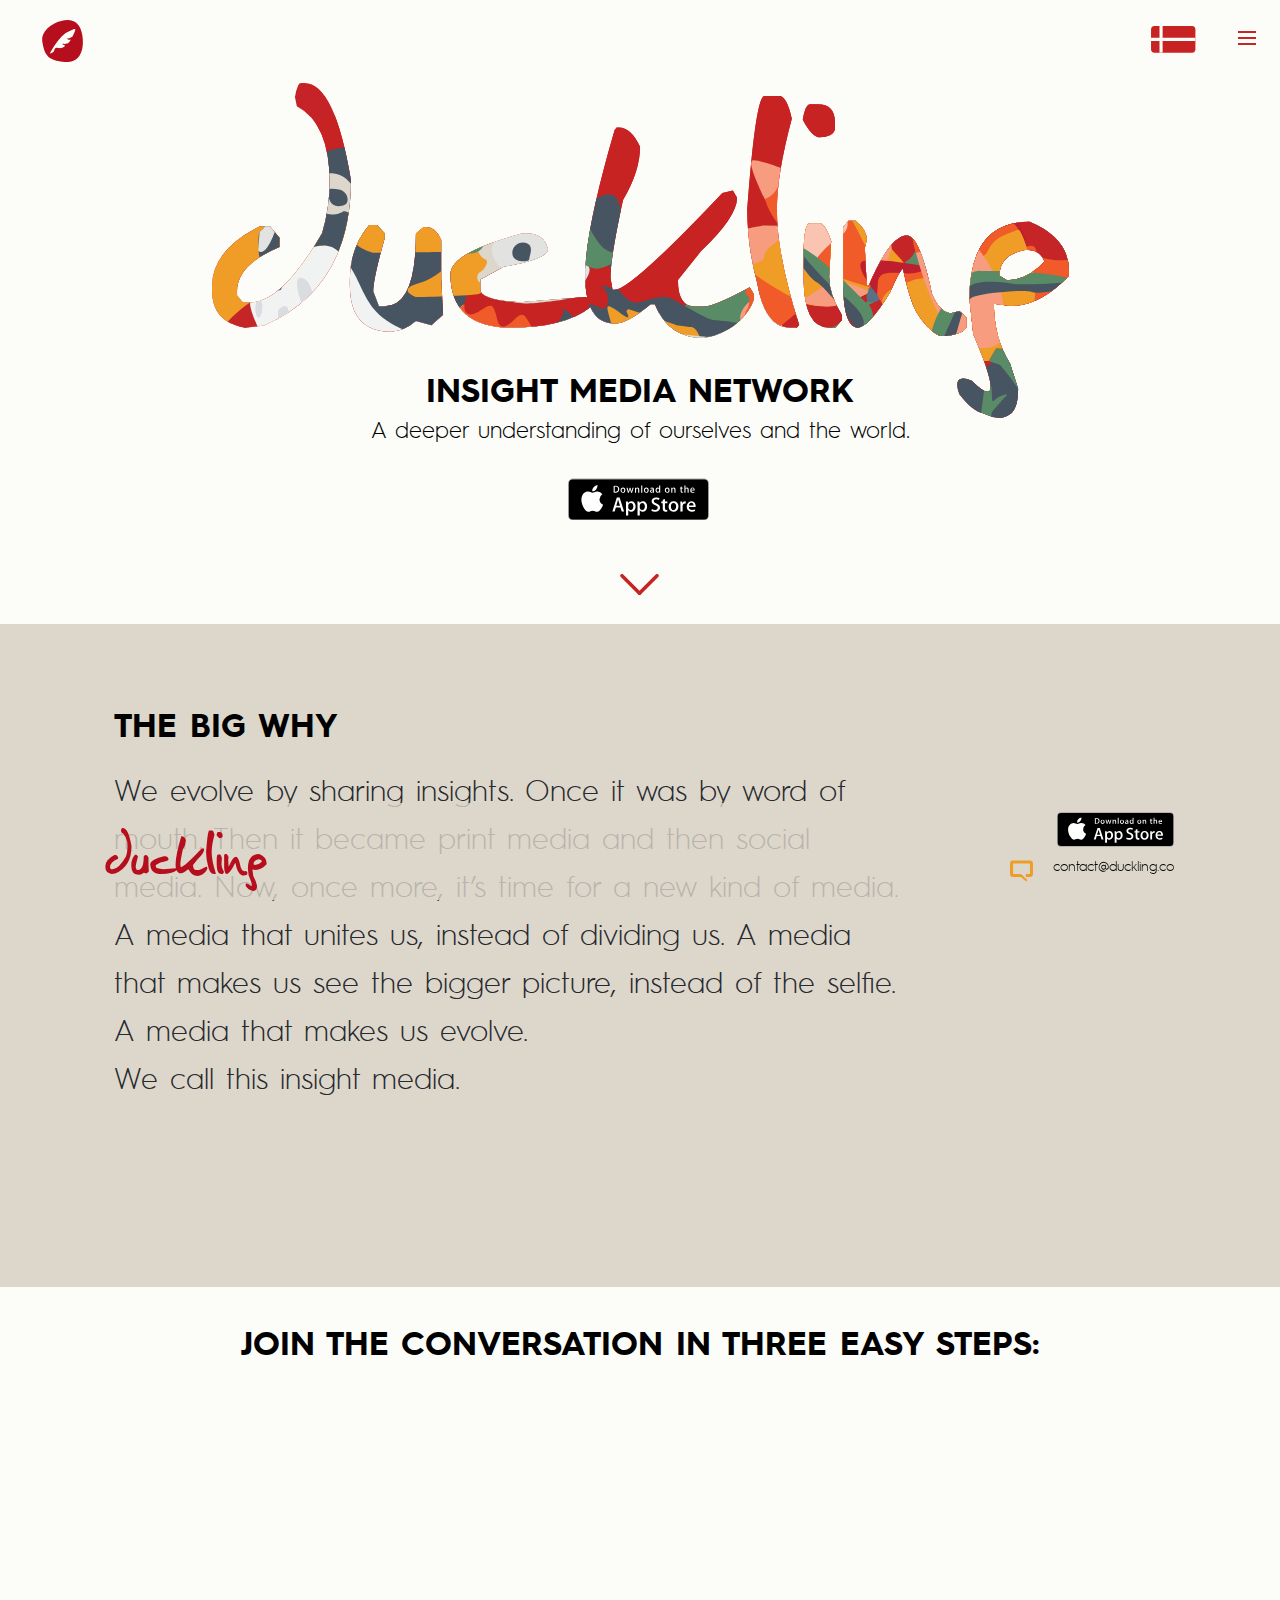
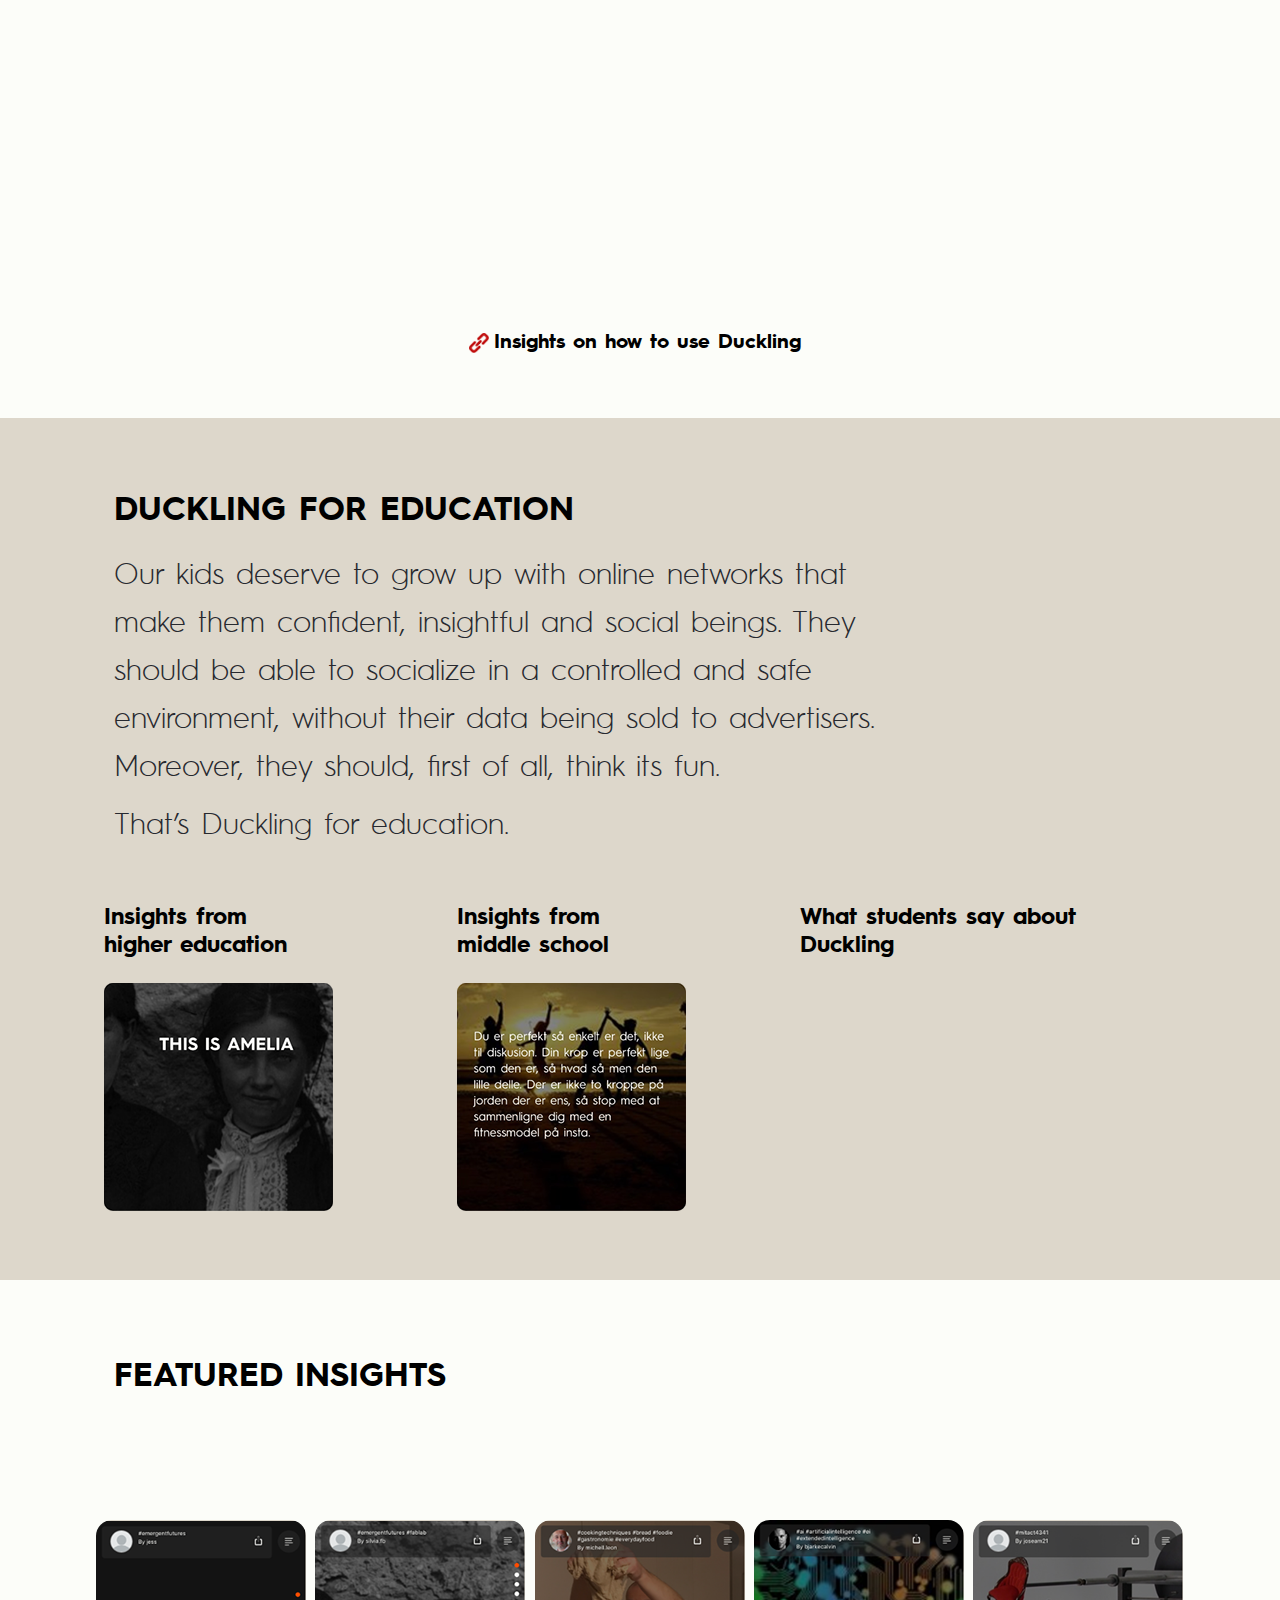
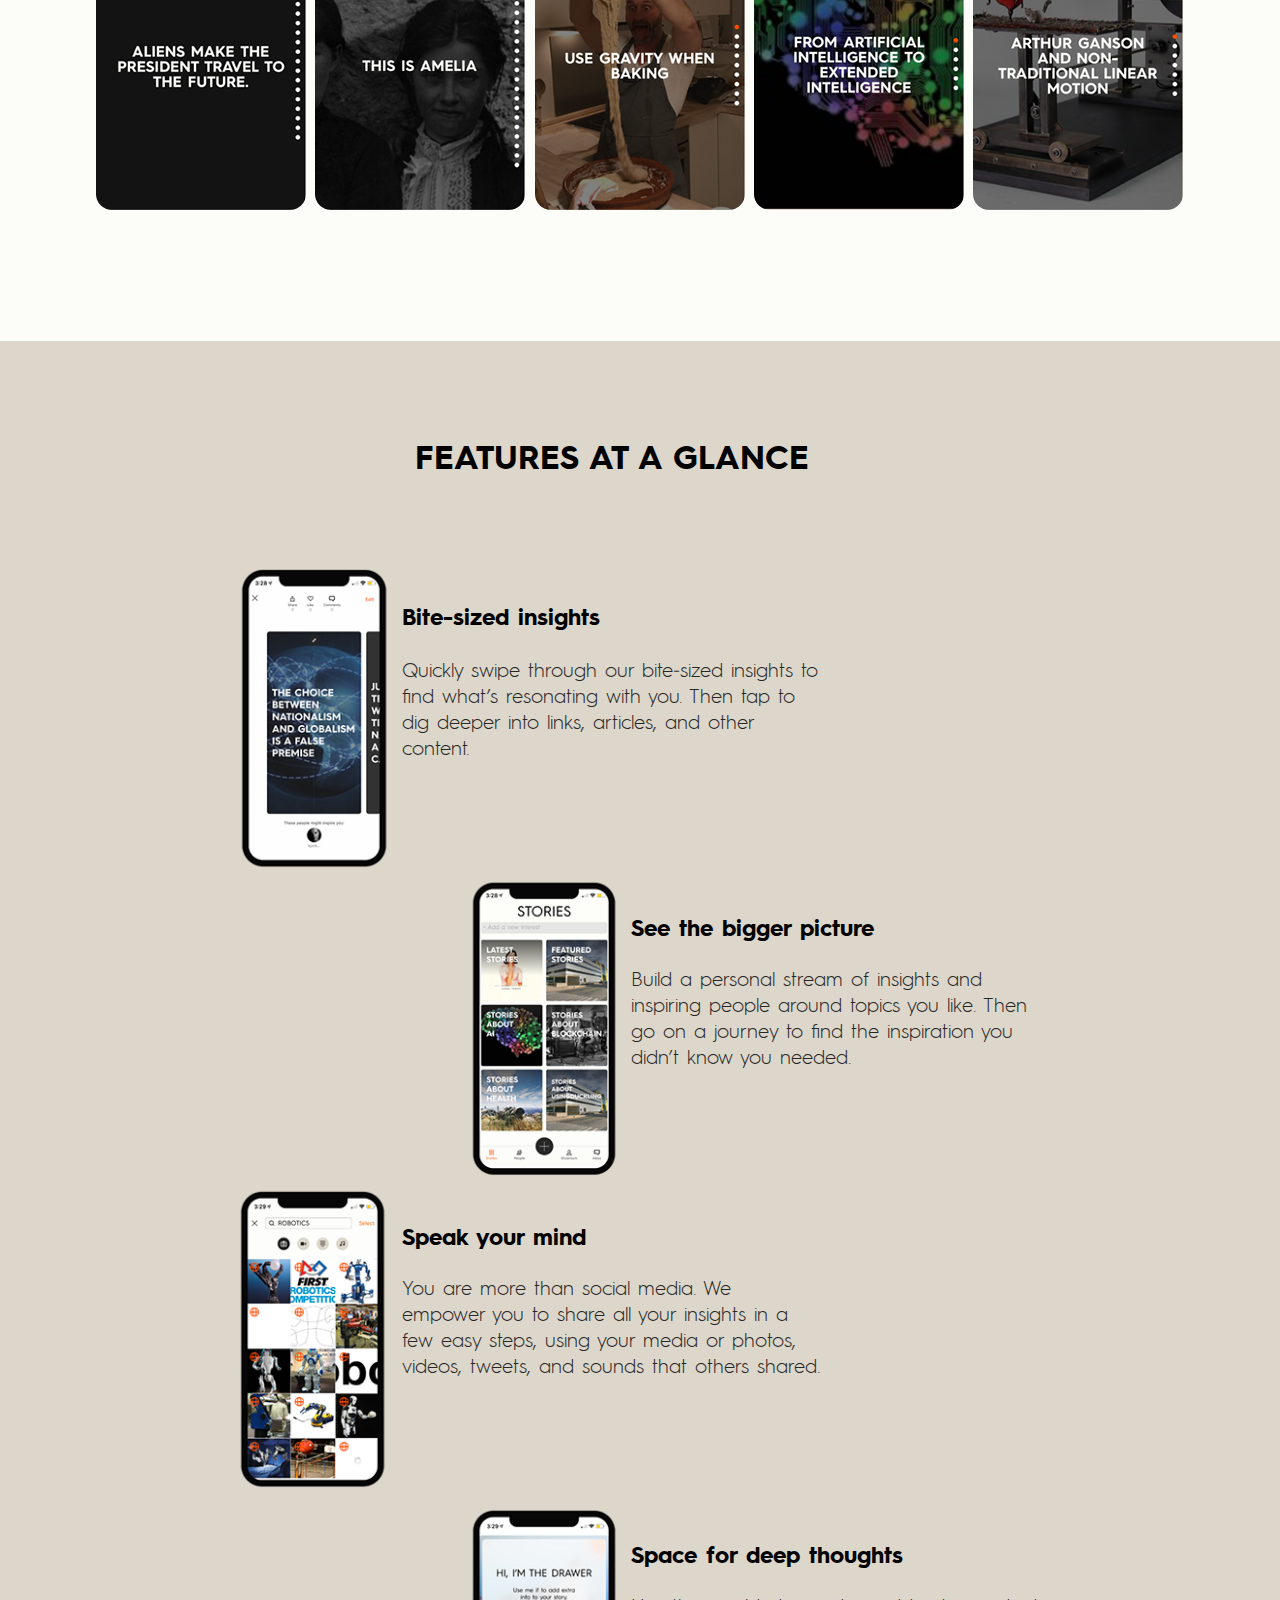
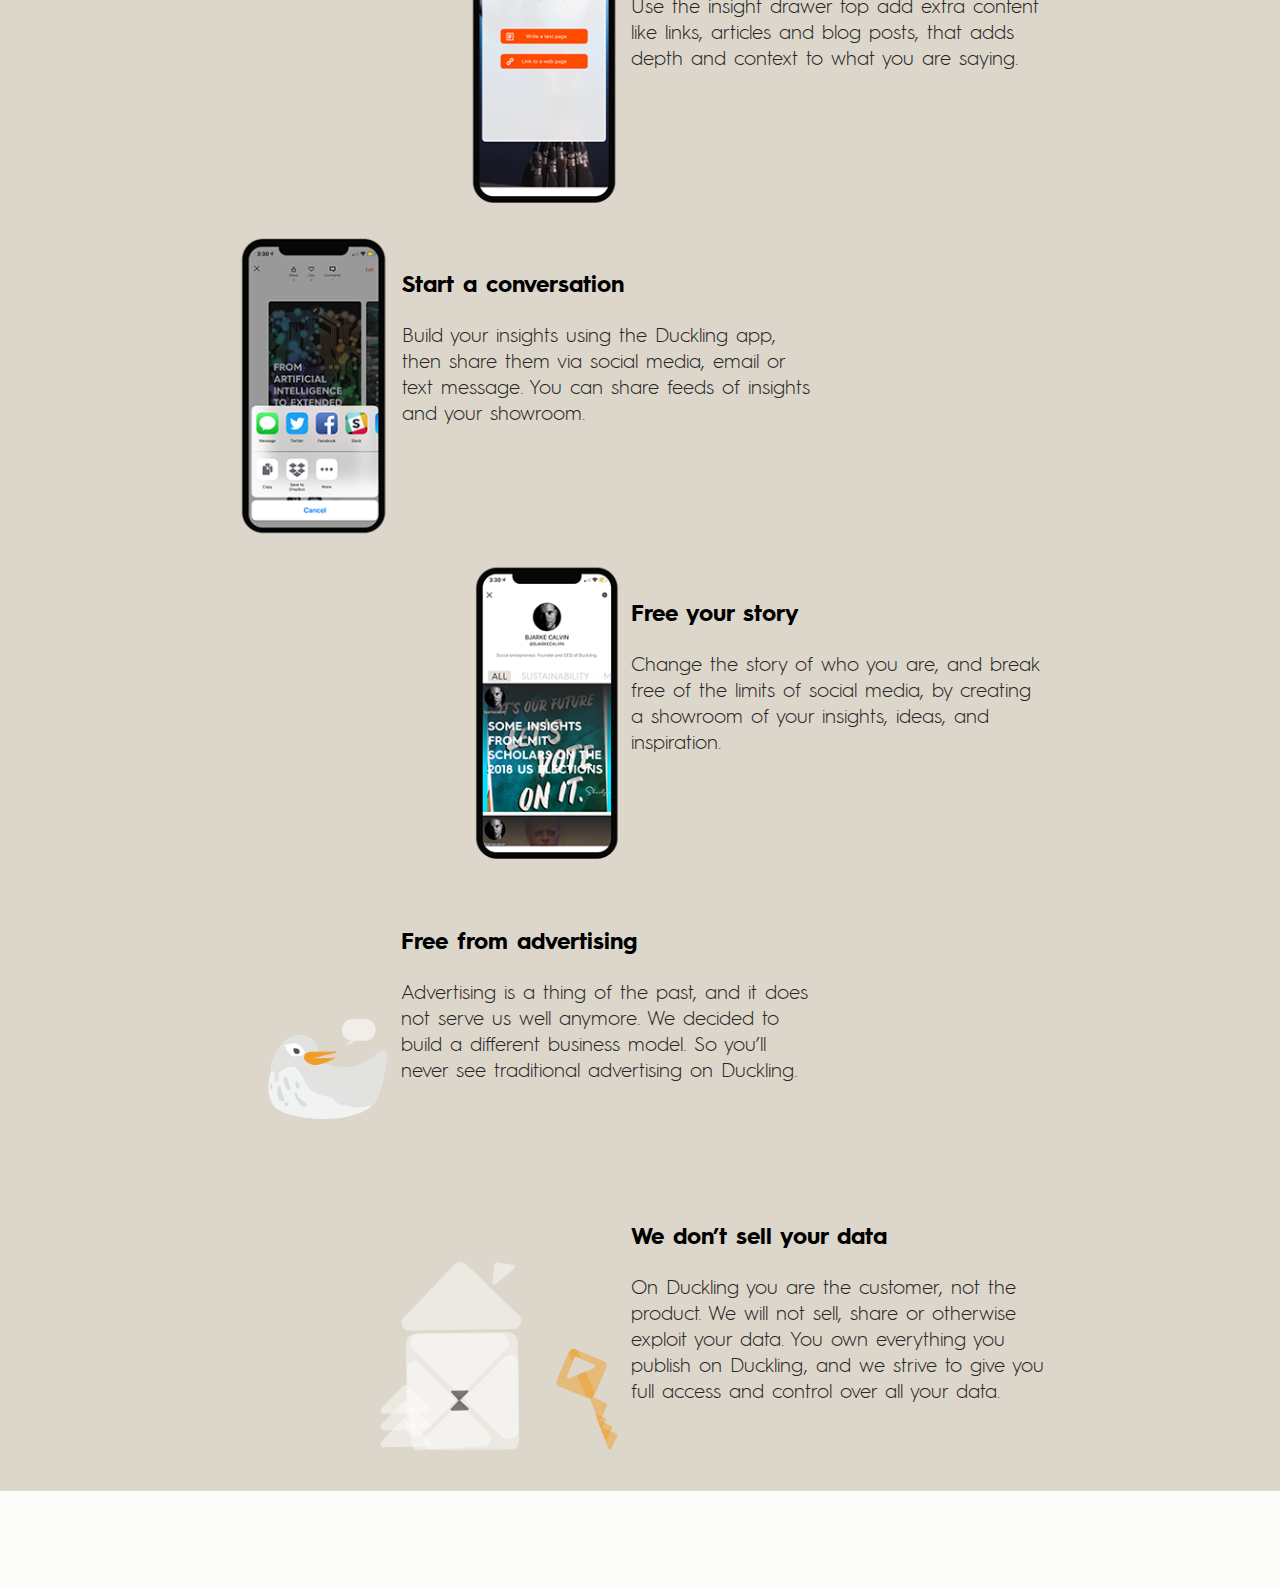
==== commit 886d7e37: "aligning" ====
--- a/index.html
+++ b/index.html
@@ -19,11 +19,11 @@
   <!-- CSS -->
   <link rel="stylesheet" type="text/css" href="css/site_global.css?crc=4131438561"/>
   <link rel="stylesheet" type="text/css" href="css/master_a-master.css?crc=318582070"/>
-  <link rel="stylesheet" type="text/css" href="css/index.css?crc=342259246" id="pagesheet"/>
+  <link rel="stylesheet" type="text/css" href="css/index.css?crc=4182609473" id="pagesheet"/>
   <!-- IE-only CSS -->
   <!--[if lt IE 9]>
   <link rel="stylesheet" type="text/css" href="css/nomq_preview_master_a-master.css?crc=249404312"/>
-  <link rel="stylesheet" type="text/css" href="css/nomq_index.css?crc=3995821991" id="nomq_pagesheet"/>
+  <link rel="stylesheet" type="text/css" href="css/nomq_index.css?crc=4060239420" id="nomq_pagesheet"/>
   <![endif]-->
   <!-- JS includes -->
   <!--[if lt IE 9]>
--- a/css/index.css
+++ b/css/index.css
@@ -1,4 +1,4 @@
-.version.index{color:#000014;background-color:#66762E;}.js body{visibility:hidden;}.js body.initialized{visibility:visible;}@font-face{font-family:'__Hurme Geometric Sans 3_5';src:url('../fonts/29d0ae_0_0.eot');src:local('☺'), url('../fonts/29d0ae_0_0.woff') format('woff');font-weight:700;font-style:normal;}@font-face{font-family:'__Hurme Geometric Sans 3_5';src:url('../fonts/29d0ae_1_0.eot');src:local('☺'), url('../fonts/29d0ae_1_0.woff') format('woff');font-weight:300;font-style:normal;}#page{background-color:transparent;background-image:none;z-index:1;border-width:0px;margin-left:auto;margin-right:auto;border-color:#000000;}#u1404{filter:alpha(opacity=100);-ms-filter:"progid:DXImageTransform.Microsoft.Alpha(Opacity=100)";z-index:3;opacity:1;background:#FCFDF9 url("../images/headerfontvectorart.svg?crc=4275489965") no-repeat center top;background-size:contain;}.nosvg #u1404{background-image:url('../images/headerfontvectorart_poster_u10868.png?crc=3994866047');}#u1904-4{font-family:'__Hurme Geometric Sans 3_5';z-index:15;font-weight:300;background-color:transparent;text-align:center;position:relative;}#u1796{z-index:9;border-width:0px;position:relative;background-color:transparent;}#u1792{display:block;z-index:10;}#pu6185{z-index:2;}#u6185{background-color:#FCFDF9;z-index:2;border-width:0px;}#u1774{z-index:4;border-width:0px;background-color:#DDD7CB;}#u14943{filter:alpha(opacity=0);-ms-filter:"progid:DXImageTransform.Microsoft.Alpha(Opacity=0)";background-color:transparent;opacity:0;width:39px;position:relative;}#u4416-4{z-index:19;background-color:transparent;text-align:left;position:relative;}#u12237{filter:alpha(opacity=0);-ms-filter:"progid:DXImageTransform.Microsoft.Alpha(Opacity=0)";z-index:5;background-color:#FCFDF9;opacity:0;border-width:0px;}#u5406-4{position:relative;z-index:23;margin-right:-10000px;background-color:transparent;}#u5696-4,#u5704-4,#u5730-4{background-color:transparent;text-align:center;position:relative;}#u55472-4{font-family:'__Hurme Geometric Sans 3_5';position:relative;font-weight:700;background-color:transparent;margin-right:-10000px;}#u1786{background-color:#DDD7CB;z-index:7;}#u40799-4{position:relative;text-align:left;min-height:60px;background-color:transparent;}#u40800-6{position:relative;font-weight:300;background-color:transparent;}#u40800-2,#u40800-4{text-transform:none;font-family:'__Hurme Geometric Sans 3_5';}#u95057,#u11108,#u5424,#u11114,#u5464,#u11120,#u5496,#u52244,#u52268{position:relative;background-color:transparent;}#u52292-4,#u52302-4,#u52333-4{font-family:'__Hurme Geometric Sans 3_5';font-weight:700;position:relative;background-color:transparent;}#u1786-bw{z-index:7;}#u51005{z-index:6;opacity:0;border-width:0px;-ms-filter:"progid:DXImageTransform.Microsoft.Alpha(Opacity=0)";filter:alpha(opacity=0);background-color:#FCFDF9;}#pu51005,#u51005-bw{z-index:6;}#u40840{background-color:#DDD7CB;z-index:8;}#u1786_align_to_page,#u40840_align_to_page{margin-left:auto;position:relative;margin-right:auto;}#u39504-4{min-height:76px;position:relative;background-color:transparent;}#phome,#pu39548-4{margin-right:-10000px;}#u12255,#u12051,#u12263,#u12043,#u12271,#u12035,#u55482,#u56749,#u52357,#u52367,#u52377,#u51975,#u39547,#u39511,#u39523,#u39517,#u39529,#u39505,#u39535,#u39541{border-color:transparent;border-width:0px;position:relative;background-color:transparent;}#u55448,#u39549,#u39515,#u39527,#u39521,#u39533,#u39509,#u39539,#u39542{margin-right:-10000px;position:relative;background-color:transparent;}#u95053,#u14939,#u11104,#u11110,#u11116,#u39540,#u39543{display:block;}#u28290,#u40603,#u39512,#u39524,#u39518,#u39530,#u39506,#u39536,#u39544{border-color:transparent;border-width:0px;position:relative;margin-right:-10000px;background-color:transparent;}#u39548-4,#u39514-4,#u39526-4,#u39519-4,#u39532-4,#u39508-4,#u39538-4,#u39545-4{min-height:52px;position:relative;background-color:transparent;}#u39551-4,#u39513-4,#u39525-4,#u39520-4,#u39531-4,#u39507-4,#u39537-4,#u39546-4{background-color:transparent;font-family:'__Hurme Geometric Sans 3_5';font-weight:300;color:#262626;position:relative;min-height:177px;}#u40840-bw{z-index:8;}#u40912-4{position:relative;background-color:transparent;margin-right:-10000px;min-height:60px;}#education,#features,#featured-insights{width:22px;position:relative;margin-right:-10000px;}.MenuItem,.PamphletWidget .ThumbGroup .Thumb,.PamphletNextButton,.PamphletPrevButton,.PamphletCloseButton{cursor:pointer;}#u319{top:20px;position:fixed;}#u11662,#u298,#u283-4,#u187,#u11040,#u11013{position:fixed;}.html{background-color:#FCFDF9;}#home,#why,#how,body{position:relative;}@media (min-width: 1201px), print{#muse_css_mq{background-color:#FFFFFF;}#bp_infinity.active{display:block;}#page{width:1200px;min-height:2502px;padding-bottom:97px;}#phome{z-index:185;width:0.01px;margin-left:-25px;}#u95057{z-index:247;width:55px;margin-left:1133px;margin-top:5px;}#u95053{z-index:248;}#u1404{min-height:331px;padding-bottom:4px;}#u1900-4{z-index:11;width:1025px;min-height:40px;background-color:transparent;line-height:40px;position:relative;margin-right:-10000px;margin-top:291px;left:112px;}#u1404-bw{z-index:3;min-height:331px;margin-top:28px;}#u1904-4{width:1023px;min-height:28px;line-height:28px;font-size:23px;margin-left:114px;}#u1796{width:141px;margin-left:553px;margin-top:32px;}#u1792{margin-bottom:-1px;}#pu14943{z-index:67;width:0.01px;margin-left:605px;margin-top:54px;}#u14943{z-index:67;margin-right:-10000px;}#u14939{z-index:68;}#u15450{z-index:69;width:39px;background-color:transparent;position:relative;margin-right:-10000px;}#u15447{z-index:70;display:block;}#pu6185{width:0.01px;margin-top:29px;}#u6185{height:643px;}#u6185-bw{z-index:2;height:643px;}#u1774{min-height:608px;padding-bottom:55px;}#u1404_align_to_page,#u1774_align_to_page{margin-left:auto;margin-right:auto;position:relative;width:1200px;left:-25px;}#pu4416-4{z-index:19;width:0.01px;margin-right:-10000px;margin-top:85px;margin-left:99px;}#u4416-4{width:776px;min-height:60px;line-height:40px;}#u4430-6{z-index:27;width:786px;min-height:463px;background-color:transparent;font-weight:300;position:relative;}#u4430-4{text-transform:none;line-height:48px;font-family:'__Hurme Geometric Sans 3_5';}#u1774-bw{z-index:4;min-height:608px;}#pu12237{z-index:5;width:0.01px;}#u12237{height:730px;}#u12237-bw{z-index:5;margin-top:1px;height:730px;}#u5406-4{width:940px;min-height:60px;line-height:40px;margin-top:40px;left:155px;}#why,#how{margin-right:-10000px;width:22px;}#u28290{z-index:36;width:932px;margin-top:122px;left:159px;}#u12255{z-index:37;width:233px;margin-right:-10000px;}#u5696-4{z-index:38;width:211px;min-height:63px;line-height:24px;margin-right:-10000px;margin-top:416px;left:22px;}#u12051{z-index:42;width:229px;padding-bottom:0px;margin-right:-10000px;}#u11108{z-index:45;width:38px;margin-left:104px;}#u11104{z-index:46;}#u5424{z-index:43;width:229px;top:-5px;margin-bottom:-5px;}#u5424_img{padding-bottom:9px;}#u12263{z-index:47;width:233px;margin-right:-10000px;left:350px;}#u5704-4{z-index:48;width:211px;min-height:63px;line-height:24px;margin-right:-10000px;margin-top:416px;left:22px;}#u12043{z-index:52;width:229px;padding-bottom:0px;margin-right:-10000px;}#u11114{z-index:55;width:38px;margin-left:105px;}#u11110{z-index:56;}#u5464{z-index:53;width:229px;top:-5px;margin-bottom:-5px;}#u5464_img{padding-bottom:10px;}#u12271{z-index:57;width:232px;margin-right:-10000px;left:700px;}#u5730-4{z-index:58;width:195px;min-height:58px;line-height:24px;margin-right:-10000px;margin-top:417px;left:37px;}#u12035{z-index:62;width:221px;margin-right:-10000px;}#u11120{z-index:65;width:38px;margin-left:106px;}#u11116{z-index:66;}#u5496{z-index:63;width:221px;margin-top:15px;}#u5496_img{padding-bottom:3px;}.js #u5696-4.ose_pre_init,.js #u11108.ose_pre_init,.js #u5424.ose_pre_init,.js #u5704-4.ose_pre_init,.js #u11114.ose_pre_init,.js #u5464.ose_pre_init,.js #u5730-4.ose_pre_init,.js #u11120.ose_pre_init,.js #u5496.ose_pre_init{opacity:0;-ms-filter:"progid:DXImageTransform.Microsoft.Alpha(Opacity=0)";filter:alpha(opacity=0);}#u55482{z-index:209;width:342px;margin-right:-10000px;margin-top:644px;left:454px;}#u55448{z-index:210;width:20px;margin-top:2px;}#u55472-4{z-index:212;width:317px;min-height:31px;line-height:24px;font-size:20px;left:25px;}#u1786{min-height:806px;padding-bottom:56px;}#pu40799-4{z-index:171;width:0.01px;margin-right:-10000px;margin-top:74px;margin-left:89px;}#u40799-4{z-index:171;width:776px;line-height:40px;margin-left:10px;}#pu40800-6{z-index:179;width:0.01px;}#u40800-6{z-index:179;width:786px;min-height:381px;margin-right:-10000px;left:10px;}#u40800-2,#u40800-4{line-height:48px;}#u56749{z-index:188;width:1072px;margin-right:-10000px;margin-top:352px;}#u52357{z-index:189;width:229px;margin-right:-10000px;}#u52292-4{z-index:192;width:212px;min-height:66px;line-height:28px;text-align:center;font-size:23px;}#u52244{z-index:190;width:229px;margin-top:13px;}#u52367{z-index:196;width:229px;margin-right:-10000px;left:353px;}#u52302-4{z-index:199;width:222px;min-height:66px;line-height:28px;font-size:23px;}#u52268{z-index:197;width:229px;margin-top:13px;}#u52377{z-index:203;width:376px;margin-right:-10000px;left:696px;}#u52333-4{z-index:205;width:376px;min-height:66px;line-height:28px;font-size:23px;}#u51975{z-index:204;width:376px;height:254px;}#u1786-bw{min-height:806px;}#pu51005{width:0.01px;margin-top:-2px;}#u51005,#u51005-bw{height:663px;}#u40912-4{z-index:175;width:776px;line-height:40px;text-align:left;margin-top:80px;left:99px;}#featured-insights{margin-top:2px;}#u67638{z-index:216;width:1087px;border-width:0px;border-color:transparent;background-color:transparent;position:relative;margin-right:-10000px;margin-top:242px;left:81px;}#buttonu65412{z-index:217;width:210px;height:290px;-webkit-transition-duration:1s;-webkit-transition-delay:0s;-webkit-transition-timing-function:ease;transition-duration:1s;transition-delay:0s;transition-timing-function:ease;border-color:#787878;opacity:1;-ms-filter:"progid:DXImageTransform.Microsoft.Alpha(Opacity=100)";filter:alpha(opacity=100);border-radius:16px;position:relative;margin-right:-10000px;background:#DDD7CB url("../images/1-buttonu65412-fr.png?crc=4006155416") no-repeat center center;background-size:contain;}#buttonu65412:hover{opacity:1;-ms-filter:"progid:DXImageTransform.Microsoft.Alpha(Opacity=100)";filter:alpha(opacity=100);width:210px;height:290px;min-height:0px;margin:0px -10000px 0px 0px;background:#141414 url("../images/1-buttonu65412-fr.png?crc=4006155416") no-repeat center center;background-size:contain;}#buttonu65412.ButtonSelected{opacity:1;-ms-filter:"progid:DXImageTransform.Microsoft.Alpha(Opacity=100)";filter:alpha(opacity=100);width:210px;height:290px;min-height:0px;margin:0px -10000px 0px 0px;background:#DDD7CB url("../images/1-buttonu65412-fr.png?crc=4006155416") no-repeat center center;background-size:contain;}#u65808-5{z-index:218;width:210px;min-height:290px;background-color:#DDD7CB;opacity:0;-ms-filter:"progid:DXImageTransform.Microsoft.Alpha(Opacity=0)";filter:alpha(opacity=0);border-radius:16px;color:#C62527;text-align:center;letter-spacing:15px;font-family:'__Hurme Geometric Sans 3_5';font-weight:700;position:relative;margin-right:-10000px;}#buttonu65412:hover #u65808-5{opacity:0.9;-ms-filter:"progid:DXImageTransform.Microsoft.Alpha(Opacity=90)";filter:alpha(opacity=90);padding-top:0px;padding-bottom:0px;min-height:290px;width:210px;margin:0px -10000px 0px 0px;}#buttonu65412:hover #u65808-5 p,#buttonu65412:hover #u65808-5 span{letter-spacing:0px;font-family:'__Hurme Geometric Sans 3_5';font-weight:700;font-style:normal;}#buttonu67037{z-index:223;width:210px;height:290px;-webkit-transition-duration:1s;-webkit-transition-delay:0s;-webkit-transition-timing-function:ease;transition-duration:1s;transition-delay:0s;transition-timing-function:ease;border-color:#787878;opacity:1;-ms-filter:"progid:DXImageTransform.Microsoft.Alpha(Opacity=100)";filter:alpha(opacity=100);border-radius:16px;position:relative;margin-right:-10000px;left:219px;background:#DDD7CB url("../images/2-buttonu67037-fr.png?crc=200643591") no-repeat center center;background-size:contain;}#buttonu67037:hover{opacity:1;-ms-filter:"progid:DXImageTransform.Microsoft.Alpha(Opacity=100)";filter:alpha(opacity=100);width:210px;height:290px;min-height:0px;margin:0px -10000px 0px 0px;background:#141414 url("../images/2-buttonu67037-fr.png?crc=200643591") no-repeat center center;background-size:contain;}#buttonu67037.ButtonSelected{opacity:1;-ms-filter:"progid:DXImageTransform.Microsoft.Alpha(Opacity=100)";filter:alpha(opacity=100);width:210px;height:290px;min-height:0px;margin:0px -10000px 0px 0px;background:#DDD7CB url("../images/2-buttonu67037-fr.png?crc=200643591") no-repeat center center;background-size:contain;}#u67038-5{z-index:224;width:210px;min-height:290px;background-color:#DDD7CB;opacity:0;-ms-filter:"progid:DXImageTransform.Microsoft.Alpha(Opacity=0)";filter:alpha(opacity=0);border-radius:16px;color:#C62527;text-align:center;letter-spacing:15px;font-family:'__Hurme Geometric Sans 3_5';font-weight:700;position:relative;margin-right:-10000px;}#buttonu67037:hover #u67038-5{opacity:0.9;-ms-filter:"progid:DXImageTransform.Microsoft.Alpha(Opacity=90)";filter:alpha(opacity=90);padding-top:0px;padding-bottom:0px;min-height:290px;width:210px;margin:0px -10000px 0px 0px;}#buttonu67037:hover #u67038-5 p,#buttonu67037:hover #u67038-5 span{letter-spacing:0px;font-family:'__Hurme Geometric Sans 3_5';font-weight:700;font-style:normal;}#buttonu67088{z-index:229;width:210px;height:290px;-webkit-transition-duration:1s;-webkit-transition-delay:0s;-webkit-transition-timing-function:ease;transition-duration:1s;transition-delay:0s;transition-timing-function:ease;border-color:#787878;opacity:1;-ms-filter:"progid:DXImageTransform.Microsoft.Alpha(Opacity=100)";filter:alpha(opacity=100);border-radius:16px;position:relative;margin-right:-10000px;left:439px;background:#DDD7CB url("../images/4-buttonu67088-fr.png?crc=412143405") no-repeat center center;background-size:contain;}#buttonu67088:hover{opacity:1;-ms-filter:"progid:DXImageTransform.Microsoft.Alpha(Opacity=100)";filter:alpha(opacity=100);width:210px;height:290px;min-height:0px;margin:0px -10000px 0px 0px;background:#141414 url("../images/4-buttonu67088-fr.png?crc=412143405") no-repeat center center;background-size:contain;}#buttonu67088.ButtonSelected{opacity:1;-ms-filter:"progid:DXImageTransform.Microsoft.Alpha(Opacity=100)";filter:alpha(opacity=100);width:210px;height:290px;min-height:0px;margin:0px -10000px 0px 0px;background:#DDD7CB url("../images/4-buttonu67088-fr.png?crc=412143405") no-repeat center center;background-size:contain;}#u67089-5{z-index:230;width:210px;min-height:290px;background-color:#DDD7CB;opacity:0;-ms-filter:"progid:DXImageTransform.Microsoft.Alpha(Opacity=0)";filter:alpha(opacity=0);border-radius:16px;color:#C62527;text-align:center;letter-spacing:15px;font-family:'__Hurme Geometric Sans 3_5';font-weight:700;position:relative;margin-right:-10000px;}#buttonu67088:hover #u67089-5{opacity:0.9;-ms-filter:"progid:DXImageTransform.Microsoft.Alpha(Opacity=90)";filter:alpha(opacity=90);padding-top:0px;padding-bottom:0px;min-height:290px;width:210px;margin:0px -10000px 0px 0px;}#buttonu67088:hover #u67089-5 p,#buttonu67088:hover #u67089-5 span{letter-spacing:0px;font-family:'__Hurme Geometric Sans 3_5';font-weight:700;font-style:normal;}#buttonu67129{z-index:235;width:210px;height:290px;-webkit-transition-duration:1s;-webkit-transition-delay:0s;-webkit-transition-timing-function:ease;transition-duration:1s;transition-delay:0s;transition-timing-function:ease;border-color:#787878;opacity:1;-ms-filter:"progid:DXImageTransform.Microsoft.Alpha(Opacity=100)";filter:alpha(opacity=100);border-radius:16px;position:relative;margin-right:-10000px;left:658px;background:#DDD7CB url("../images/3-buttonu67129-fr.png?crc=3762843434") no-repeat left top;background-size:contain;}#buttonu67129:hover{opacity:0.9;-ms-filter:"progid:DXImageTransform.Microsoft.Alpha(Opacity=90)";filter:alpha(opacity=90);width:210px;height:290px;min-height:0px;margin:0px -10000px 0px 0px;background:#141414 url("../images/3-buttonu67129-fr.png?crc=3762843434") no-repeat left top;background-size:contain;}#buttonu67129.ButtonSelected{opacity:1;-ms-filter:"progid:DXImageTransform.Microsoft.Alpha(Opacity=100)";filter:alpha(opacity=100);width:210px;height:290px;min-height:0px;margin:0px -10000px 0px 0px;background:#DDD7CB url("../images/3-buttonu67129-fr.png?crc=3762843434") no-repeat left top;background-size:contain;}#u67130-5{z-index:236;width:210px;min-height:290px;background-color:#DDD7CB;opacity:0;-ms-filter:"progid:DXImageTransform.Microsoft.Alpha(Opacity=0)";filter:alpha(opacity=0);border-radius:16px;color:#C62527;text-align:center;letter-spacing:15px;font-family:'__Hurme Geometric Sans 3_5';font-weight:700;position:relative;margin-right:-10000px;}#buttonu67129:hover #u67130-5{opacity:1;-ms-filter:"progid:DXImageTransform.Microsoft.Alpha(Opacity=100)";filter:alpha(opacity=100);padding-top:0px;padding-bottom:0px;min-height:290px;width:210px;margin:0px -10000px 0px 0px;}#buttonu67129:hover #u67130-5 p,#buttonu67129:hover #u67130-5 span{letter-spacing:0px;font-family:'__Hurme Geometric Sans 3_5';font-weight:700;font-style:normal;}#buttonu67170{z-index:241;width:210px;height:290px;-webkit-transition-duration:1s;-webkit-transition-delay:0s;-webkit-transition-timing-function:ease;transition-duration:1s;transition-delay:0s;transition-timing-function:ease;border-color:#787878;opacity:1;-ms-filter:"progid:DXImageTransform.Microsoft.Alpha(Opacity=100)";filter:alpha(opacity=100);border-radius:16px;position:relative;margin-right:-10000px;left:877px;background:#DDD7CB url("../images/5-buttonu67170-fr.png?crc=3904929973") no-repeat center center;background-size:contain;}#buttonu67170:hover{opacity:1;-ms-filter:"progid:DXImageTransform.Microsoft.Alpha(Opacity=100)";filter:alpha(opacity=100);width:210px;height:290px;min-height:0px;margin:0px -10000px 0px 0px;background:#141414 url("../images/5-buttonu67170-fr.png?crc=3904929973") no-repeat center center;background-size:contain;}#buttonu67170.ButtonSelected{opacity:1;-ms-filter:"progid:DXImageTransform.Microsoft.Alpha(Opacity=100)";filter:alpha(opacity=100);width:210px;height:290px;min-height:0px;margin:0px -10000px 0px 0px;background:#DDD7CB url("../images/5-buttonu67170-fr.png?crc=3904929973") no-repeat center center;background-size:contain;}#u67171-5{z-index:242;width:210px;min-height:290px;-webkit-transition-duration:1s;-webkit-transition-delay:0s;-webkit-transition-timing-function:ease;transition-duration:1s;transition-delay:0s;transition-timing-function:ease;background-image:url("../images/blank.gif?crc=4208392903");background-color:#DDD7CB;opacity:0;-ms-filter:"progid:DXImageTransform.Microsoft.Alpha(Opacity=0)";filter:alpha(opacity=0);border-radius:16px;color:#C62527;text-align:center;letter-spacing:15px;font-family:'__Hurme Geometric Sans 3_5';font-weight:700;position:relative;margin-right:-10000px;}#buttonu67170:hover #u67171-5{opacity:0.9;-ms-filter:"progid:DXImageTransform.Microsoft.Alpha(Opacity=90)";filter:alpha(opacity=90);padding-top:0px;padding-bottom:0px;min-height:290px;width:210px;margin:0px -10000px 0px 0px;}#buttonu65412.ButtonSelected #u65808-5,#buttonu67037.ButtonSelected #u67038-5,#buttonu67088.ButtonSelected #u67089-5,#buttonu67129.ButtonSelected #u67130-5,#buttonu67170.ButtonSelected #u67171-5{opacity:0;-ms-filter:"progid:DXImageTransform.Microsoft.Alpha(Opacity=0)";filter:alpha(opacity=0);padding-top:0px;padding-bottom:0px;min-height:290px;width:210px;margin:0px -10000px 0px 0px;}#buttonu67170:hover #u67171-5 p,#buttonu67170:hover #u67171-5 span{letter-spacing:0px;font-family:'__Hurme Geometric Sans 3_5';font-weight:700;font-style:normal;}#buttonu65412.ButtonSelected #u65808-5 p,#buttonu65412.ButtonSelected #u65808-5 span,#buttonu67037.ButtonSelected #u67038-5 p,#buttonu67037.ButtonSelected #u67038-5 span,#buttonu67088.ButtonSelected #u67089-5 p,#buttonu67088.ButtonSelected #u67089-5 span,#buttonu67129.ButtonSelected #u67130-5 p,#buttonu67129.ButtonSelected #u67130-5 span,#buttonu67170.ButtonSelected #u67171-5 p,#buttonu67170.ButtonSelected #u67171-5 span{letter-spacing:15px;}#u65808-3,#u67038-3,#u67089-3,#u67130-3,#u67171-3{padding-top:135px;}#u65808,#u67038,#u67089,#u67130,#u67171{text-transform:uppercase;}#u40840{min-height:2714px;padding-bottom:36px;}#u1786_align_to_page,#u40840_align_to_page{width:1200px;left:-25px;}#u40603{z-index:71;width:820px;padding-bottom:0px;margin-top:100px;left:215px;}#u39504-4{z-index:72;width:605px;line-height:40px;margin-left:79px;}#pu39511{z-index:88;width:0.01px;margin-top:45px;}#u39511{z-index:88;width:588px;margin-right:-10000px;margin-top:313px;left:232px;}#u39515{z-index:98;width:169px;}#u39512{z-index:89;width:419px;margin-top:41px;left:169px;}#u39514-4{z-index:90;width:419px;line-height:28px;}#u39513-4{z-index:94;width:419px;line-height:26px;font-size:20px;}#u39523{z-index:112;width:591px;margin-right:-10000px;margin-top:622px;}#u39527{z-index:122;width:170px;}#u39524{z-index:113;width:419px;margin-top:41px;left:172px;}#u39526-4{z-index:114;width:419px;line-height:28px;}#u39525-4{z-index:118;width:419px;line-height:26px;font-size:20px;}#u39547{z-index:160;width:590px;margin-right:-10000px;left:1px;}#u39549{z-index:165;width:171px;}#pu39548-4{z-index:167;width:0.01px;padding-bottom:0px;margin-top:43px;margin-left:171px;}#u39548-4{z-index:167;width:419px;line-height:28px;}#u39551-4{z-index:161;width:419px;line-height:26px;font-size:20px;margin-top:2px;}#u39517{z-index:100;width:588px;margin-left:232px;top:-3px;margin-bottom:-3px;}#u39521{z-index:110;width:169px;}#u39518{z-index:101;width:419px;margin-top:40px;left:169px;}#u39519-4{z-index:102;width:419px;line-height:28px;}#u39520-4{z-index:106;width:419px;line-height:26px;font-size:20px;}#u39529{z-index:124;width:590px;margin-left:1px;margin-top:9px;}#u39533{z-index:134;width:170px;}#u39530{z-index:125;width:419px;margin-top:41px;left:171px;}#u39532-4{z-index:126;width:419px;line-height:28px;}#u39531-4{z-index:130;width:419px;line-height:26px;font-size:20px;}#u39505{z-index:76;width:587px;margin-left:233px;margin-top:8px;}#u39509{z-index:86;width:168px;}#u39506{z-index:77;width:419px;margin-top:41px;left:168px;}#u39508-4{z-index:78;width:419px;line-height:28px;}#u39507-4{z-index:82;width:419px;line-height:26px;font-size:20px;}#u39535{z-index:136;width:552px;margin-left:38px;margin-top:51px;}#u39539{z-index:146;width:120px;margin-top:90px;}#u39540{z-index:147;margin-bottom:1px;}#u39536{z-index:137;width:419px;left:133px;}#u39538-4{z-index:138;width:419px;line-height:28px;}#u39537-4{z-index:142;width:419px;line-height:26px;font-size:20px;}#u39541{z-index:148;width:670px;margin-left:150px;margin-top:66px;}#u39542{z-index:158;width:238px;margin-top:36px;}#u39543{z-index:159;}#u39544{z-index:149;width:419px;left:251px;}#u39545-4{z-index:150;width:419px;line-height:28px;}#u39546-4{z-index:154;width:419px;line-height:26px;font-size:20px;}#u40840-bw{min-height:2714px;}#ppamphletu41748{z-index:249;width:0.01px;height:0px;padding-bottom:786px;margin-right:-10000px;margin-top:13px;margin-left:-25px;}#pamphletu41748{z-index:249;width:0.01px;height:51px;position:fixed;top:13px;right:59px;}#u41755{width:172px;height:0px;padding-bottom:217px;position:relative;}#u41755popup{z-index:250;}#u41756{z-index:251;width:172px;height:185px;border-width:0px;background-color:transparent;padding-bottom:32px;position:fixed;top:61px;right:-52px;}#menuu42572{z-index:252;width:111px;height:185px;border-width:0px;border-color:transparent;background-color:transparent;position:relative;margin-right:-10000px;}#u42580{width:111px;background-color:transparent;position:relative;}#u42583{width:109px;border-style:solid;border-width:1px;border-color:#FCFDF9;background-color:#DDD7CB;border-radius:2px;padding-bottom:10px;position:relative;margin-right:-10000px;}#u42586-4{width:107px;min-height:13px;border-width:0px;border-color:#FCFDF9;background-color:#DDD7CB;border-radius:1px;line-height:13px;color:#FCFDF9;text-align:center;text-transform:uppercase;font-size:11px;font-family:'__Hurme Geometric Sans 3_5';font-weight:300;position:relative;margin-right:-10000px;top:6px;left:1px;}#u42583:hover #u42586-4{padding-top:0px;padding-bottom:0px;min-height:13px;width:107px;margin:0px -10000px 0px 0px;}#u42583:hover #u42586-4 p{color:#CC4D22;visibility:inherit;}#u43653{width:109px;border-style:solid;border-width:1px;border-color:#FCFDF9;background-color:#DDD7CB;border-radius:2px;padding-bottom:10px;position:relative;margin-right:-10000px;}#u43655-4{width:107px;min-height:13px;border-width:0px;border-color:#FCFDF9;background-color:#DDD7CB;border-radius:1px;line-height:13px;color:#FCFDF9;text-align:center;text-transform:uppercase;font-size:11px;font-family:'__Hurme Geometric Sans 3_5';font-weight:300;position:relative;margin-right:-10000px;top:6px;left:1px;}#u42583.MuseMenuActive #u42586-4,#u43653:hover #u43655-4{padding-top:0px;padding-bottom:0px;min-height:13px;width:107px;margin:0px -10000px 0px 0px;}#u42583.MuseMenuActive #u42586-4 p,#u43653:hover #u43655-4 p{color:#CC4D22;visibility:inherit;}#u43774{width:109px;border-style:solid;border-width:1px;border-color:#FCFDF9;background-color:#DDD7CB;border-radius:2px;padding-bottom:10px;position:relative;margin-right:-10000px;}#u43777-4{width:107px;min-height:13px;border-width:0px;border-color:#FCFDF9;background-color:#DDD7CB;border-radius:1px;line-height:13px;color:#FCFDF9;text-align:center;text-transform:uppercase;font-size:11px;font-family:'__Hurme Geometric Sans 3_5';font-weight:300;position:relative;margin-right:-10000px;top:6px;left:1px;}#u43653.MuseMenuActive #u43655-4,#u43774:hover #u43777-4{padding-top:0px;padding-bottom:0px;min-height:13px;width:107px;margin:0px -10000px 0px 0px;}#u43653.MuseMenuActive #u43655-4 p,#u43774:hover #u43777-4 p{color:#CC4D22;visibility:inherit;}#u44054{width:109px;border-style:solid;border-width:1px;border-color:#FCFDF9;background-color:#DDD7CB;border-radius:2px;padding-bottom:10px;position:relative;margin-right:-10000px;}#u44056-4{width:107px;min-height:13px;border-width:0px;border-color:#FCFDF9;background-color:#DDD7CB;border-radius:1px;line-height:13px;color:#FCFDF9;text-align:center;text-transform:uppercase;font-size:11px;font-family:'__Hurme Geometric Sans 3_5';font-weight:300;position:relative;margin-right:-10000px;top:6px;left:1px;}#u43774.MuseMenuActive #u43777-4,#u44054:hover #u44056-4{padding-top:0px;padding-bottom:0px;min-height:13px;width:107px;margin:0px -10000px 0px 0px;}#u43774.MuseMenuActive #u43777-4 p,#u44054:hover #u44056-4 p{color:#CC4D22;visibility:inherit;}#u43527{width:109px;border-style:solid;border-width:1px;border-color:#FCFDF9;background-color:#DDD7CB;border-radius:2px;padding-bottom:10px;position:relative;margin-right:-10000px;}#u43529-4{width:107px;min-height:13px;border-width:0px;border-color:#FCFDF9;background-color:#DDD7CB;border-radius:1px;line-height:13px;color:#FCFDF9;text-align:center;text-transform:uppercase;font-size:11px;font-family:'__Hurme Geometric Sans 3_5';font-weight:300;position:relative;margin-right:-10000px;top:6px;left:1px;}#u44054.MuseMenuActive #u44056-4,#u43527:hover #u43529-4{padding-top:0px;padding-bottom:0px;min-height:13px;width:107px;margin:0px -10000px 0px 0px;}#u44054.MuseMenuActive #u44056-4 p,#u43527:hover #u43529-4 p{color:#CC4D22;visibility:inherit;}#u43891{width:109px;border-style:solid;border-width:1px;border-color:#FCFDF9;background-color:#DDD7CB;border-radius:2px;padding-bottom:9px;position:relative;margin-right:-10000px;}#u42583.MuseMenuActive,#u43653.MuseMenuActive,#u43774.MuseMenuActive,#u44054.MuseMenuActive,#u43527.MuseMenuActive,#u43891.MuseMenuActive{border-radius:3px;width:109px;min-height:0px;margin:0px -10000px 0px 0px;}#u43893-4{width:107px;min-height:13px;border-width:0px;border-color:#FCFDF9;background-color:#DDD7CB;border-radius:1px;line-height:13px;color:#FCFDF9;text-align:center;text-transform:uppercase;font-size:11px;font-family:'__Hurme Geometric Sans 3_5';font-weight:300;position:relative;margin-right:-10000px;top:5px;left:1px;}#u43527.MuseMenuActive #u43529-4,#u43891:hover #u43893-4{padding-top:0px;padding-bottom:0px;min-height:13px;width:107px;margin:0px -10000px 0px 0px;}#u43527.MuseMenuActive #u43529-4 p,#u43891:hover #u43893-4 p{color:#CC4D22;visibility:inherit;}#u43652,#u43771,#u44053,#u43526,#u43890,#u51369{width:111px;background-color:transparent;margin-top:2px;position:relative;}#u51370{width:109px;border-style:solid;border-width:1px;border-color:#FCFDF9;background-color:#DDD7CB;border-radius:2px;padding-bottom:9px;position:relative;margin-right:-10000px;}#u51373-4{width:107px;min-height:13px;border-width:0px;border-color:#FCFDF9;background-color:#DDD7CB;border-radius:1px;line-height:13px;color:#FCFDF9;text-align:center;text-transform:uppercase;font-size:11px;font-family:'__Hurme Geometric Sans 3_5';font-weight:300;position:relative;margin-right:-10000px;top:5px;left:1px;}#u43891.MuseMenuActive #u43893-4,#u51370:hover #u51373-4{padding-top:0px;padding-bottom:0px;min-height:13px;width:107px;margin:0px -10000px 0px 0px;}#u51370.MuseMenuActive #u51373-4{padding-top:0px;padding-bottom:0px;min-height:13px;width:107px;margin:0px -10000px 0px 0px;}#u43891.MuseMenuActive #u43893-4 p,#u51370:hover #u51373-4 p{color:#CC4D22;visibility:inherit;}#u51370.MuseMenuActive #u51373-4 p{color:#CC4D22;visibility:inherit;}#u41755-wrapper{position:fixed;top:61px;right:120px;width:172px;}#u41749{z-index:295;width:125px;height:0px;padding-bottom:51px;position:relative;margin-right:-10000px;}#u41750{width:125px;height:50px;border-width:0px;background-color:transparent;padding-bottom:1px;position:fixed;top:13px;right:-67px;}#u41750.PamphletThumbSelected{width:125px;height:50px;min-height:0px;margin:0px;}#u41576{z-index:297;width:49px;min-height:50px;border-width:0px;border-color:transparent;background-color:transparent;position:relative;margin-right:-10000px;}#u11662{z-index:298;height:97px;bottom:0px;}#u11662-bw{z-index:298;}#u298{z-index:299;width:164px;padding-bottom:23px;bottom:18px;left:50%;margin-left:370px;}#u187{z-index:300;width:23px;bottom:18px;left:50%;margin-left:370px;}#u183{z-index:301;}#u283-4{z-index:302;width:138px;min-height:18px;bottom:23px;left:50%;margin-left:396px;}#u11040{z-index:306;width:117px;bottom:53px;left:50%;margin-left:417px;}#u11037{z-index:307;}#u319{z-index:308;width:41px;left:42px;}#u314{z-index:309;}#u11013{z-index:310;width:162px;bottom:9px;left:50%;margin-left:-535px;}#u11008{z-index:311;}body{min-width:1200px;}}@media (min-width: 1176px) and (max-width: 1200px){#muse_css_mq{background-color:#0004b0;}#bp_1200.active{display:block;}#page{min-height:465px;padding-bottom:344px;width:100%;max-width:1200px;}#phome{z-index:185;padding-bottom:0px;width:2.42%;margin-left:-2.42%;}#home{margin-left:13.8%;}#why{margin-top:598px;margin-left:24.14%;}#how{margin-top:667px;}#ppu6185{z-index:0;padding-bottom:0px;margin-right:-10000px;width:100.17%;}#pu6185{width:99.84%;left:0%;margin-left:0%;}#u6185{min-height:586px;padding-bottom:29px;}#pu1796{z-index:9;margin-right:-10000px;margin-top:450px;width:15.42%;margin-left:42.3%;}#u1796{width:100%;margin-left:0%;left:-1.5px;}#u1792{margin-bottom:-0.5405405405405406%;width:100%;}#pu14943{z-index:67;margin-top:60px;width:21.09%;margin-left:39.46%;}#u14943{z-index:67;margin-right:-10000px;margin-left:50%;left:-21.5px;}#u14939{z-index:68;}#u15450{z-index:69;width:39px;background-color:transparent;position:relative;margin-right:-10000px;margin-left:50%;left:-21.5px;}#u15447{z-index:70;display:block;}#u95057{z-index:247;width:55px;margin-right:-10000px;margin-top:20px;margin-left:100%;left:-107px;}#u95053{z-index:248;}#u6185-bw{z-index:2;min-height:586px;}#u1404{min-height:280px;padding-bottom:7px;}#u6185_align_to_page,#u1404_align_to_page{margin-left:auto;margin-right:auto;position:relative;max-width:1200px;}#u1900-4{z-index:11;min-height:40px;background-color:transparent;line-height:40px;position:relative;margin-right:-10000px;margin-top:240px;width:85.42%;margin-left:7.3%;left:-1px;}#u1404-bw{z-index:3;min-height:280px;margin-top:105px;}#u1904-4{min-height:28px;line-height:28px;font-size:23px;margin-right:-10000px;margin-top:389px;width:85.25%;left:7.42%;}#u1774{min-height:686px;}#u1774_align_to_page{margin-left:auto;margin-right:auto;position:relative;max-width:1200px;padding-top:93px;padding-bottom:92px;}#u4416-4{min-height:60px;line-height:40px;left:89px;width:69.5%;}#u4430-6{z-index:27;min-height:441px;background-color:transparent;font-weight:300;left:89px;position:relative;width:69.5%;}#u4430-4{text-transform:none;line-height:48px;font-family:'__Hurme Geometric Sans 3_5';}#u1774-bw{z-index:4;min-height:686px;left:0px;margin-left:-2px;}#pu12237{z-index:5;width:99.84%;margin-left:0%;}#u12237{height:733px;}#u12237-bw{z-index:5;height:733px;}#u5406-4{min-height:67px;line-height:40px;margin-top:43px;width:82%;margin-left:9.01%;left:2.6645352591003757e-13px;}#u28290{z-index:36;margin-top:137px;width:68.92%;margin-left:15.55%;left:2.6645352591003757e-13px;}#u12255{z-index:37;margin-right:-10000px;width:23.46%;margin-left:38.28%;left:-317px;}#u5696-4{z-index:38;min-height:51px;line-height:24px;margin-right:-10000px;margin-top:368px;width:88.15%;margin-left:5.93%;left:10px;}#u12051{z-index:42;margin-right:-10000px;width:100%;margin-left:0%;left:0px;}#u11108{z-index:45;width:38px;margin-left:50%;left:-14px;}#u11104{z-index:46;}#u5424{z-index:43;margin-top:9px;width:100%;margin-left:0%;left:0px;}#u12263{z-index:47;margin-right:-10000px;width:23.46%;margin-left:38.28%;left:-8px;}#u5704-4{z-index:48;min-height:51px;line-height:24px;margin-right:-10000px;margin-top:368px;width:88.15%;margin-left:5.93%;left:11px;}#u12043{z-index:52;margin-right:-10000px;width:100%;margin-left:0%;left:0px;}#u11114{z-index:55;width:38px;margin-left:50%;left:-13px;}#u11110{z-index:56;}#u5464{z-index:53;margin-top:9px;width:100%;margin-left:0%;left:0px;}#u5424_img,#u5464_img{padding-bottom:4.121890987636781%;width:100%;}#u12271{z-index:57;margin-right:-10000px;width:25.16%;margin-left:37.43%;left:310px;}#u5730-4{z-index:58;min-height:51px;line-height:24px;margin-right:-10000px;margin-top:368px;width:92.31%;margin-left:3.85%;left:8px;}#u12035{z-index:62;margin-right:-10000px;width:94.72%;margin-left:2.65%;left:-6px;}#u11120{z-index:65;width:38px;margin-left:50%;left:-8px;}#u11116{z-index:66;}#u5496{z-index:63;margin-top:9px;width:100%;margin-left:0%;left:0px;}#u5496_img{padding-bottom:1.5258233011441957%;width:100%;}#u55482{z-index:209;width:346px;margin-right:-10000px;margin-top:645px;margin-left:50%;left:-172.99999999999974px;}#u55448{z-index:210;width:20px;margin-top:6px;margin-left:50%;left:-173px;}#u55472-4{z-index:212;width:321px;min-height:31px;line-height:24px;font-size:20px;margin-left:50%;left:-148px;}#u1786{min-height:835px;padding-bottom:57px;}#education{left:-0.17%;}#pu40799-4{z-index:171;margin-right:-10000px;margin-top:83px;width:85.09%;}#u40799-4{z-index:171;line-height:40px;width:76.01%;left:0px;margin-left:89px;}#pu40800-6{z-index:179;width:100%;}#u40800-6{z-index:179;min-height:463px;margin-right:-10000px;width:76.99%;left:0px;margin-left:89px;}#u40800-2,#u40800-4{line-height:48px;}#u56749{z-index:188;margin-right:-10000px;margin-top:374px;width:99.91%;left:0.1%;margin-left:8.72%;}#u52357{z-index:189;margin-right:-10000px;width:22.46%;}#u52292-4{z-index:192;min-height:66px;line-height:28px;text-align:center;font-size:23px;width:92.58%;}#u52244{z-index:190;margin-top:13px;width:100%;}#u52367{z-index:196;margin-right:-10000px;width:22.46%;left:31.67%;}#u52302-4{z-index:199;min-height:66px;line-height:28px;font-size:23px;width:96.95%;}#u52268{z-index:197;margin-top:13px;width:100%;}#u52377{z-index:203;padding-bottom:0px;margin-right:-10000px;width:36.87%;left:63.14%;}#u52333-4{z-index:205;min-height:66px;line-height:28px;font-size:23px;width:100%;}#u51975{z-index:204;max-width:100000px;min-width:40px;top:-2px;margin-bottom:-2px;width:100%;}#u51975 .fluid_height_spacer{padding-bottom:67.5531914893617%;}#u1786-bw{min-height:835px;left:0px;margin-left:-2px;}#u51005{height:838px;}#u51005-bw{height:838px;left:0px;margin-left:-2px;}#u40912-4{z-index:175;line-height:40px;margin-top:85px;width:64.56%;left:214px;margin-left:-2px;}#featured-insights{left:0%;margin-left:-0.17%;}#u67638{z-index:216;width:868px;border-width:0px;border-color:transparent;background-color:transparent;position:relative;margin-right:-10000px;margin-top:204px;margin-left:49.92%;left:-434px;}#buttonu65412{z-index:217;width:210px;height:290px;-webkit-transition-duration:1s;-webkit-transition-delay:0s;-webkit-transition-timing-function:ease;transition-duration:1s;transition-delay:0s;transition-timing-function:ease;border-color:#787878;opacity:1;-ms-filter:"progid:DXImageTransform.Microsoft.Alpha(Opacity=100)";filter:alpha(opacity=100);border-radius:16px;position:relative;margin-right:-10000px;margin-left:50%;left:-434px;background:#DDD7CB url("../images/1-buttonu65412-fr.png?crc=4006155416") no-repeat center center;background-size:contain;}#buttonu65412:hover{opacity:1;-ms-filter:"progid:DXImageTransform.Microsoft.Alpha(Opacity=100)";filter:alpha(opacity=100);width:210px;height:290px;min-height:0px;left:-434px;margin:0px -10000px 0px 50%;background:#141414 url("../images/1-buttonu65412-fr.png?crc=4006155416") no-repeat center center;background-size:contain;}#buttonu65412.ButtonSelected{opacity:1;-ms-filter:"progid:DXImageTransform.Microsoft.Alpha(Opacity=100)";filter:alpha(opacity=100);width:210px;height:290px;min-height:0px;left:-434px;margin:0px -10000px 0px 50%;background:#DDD7CB url("../images/1-buttonu65412-fr.png?crc=4006155416") no-repeat center center;background-size:contain;}#u65808-5{z-index:218;width:210px;min-height:290px;background-color:#DDD7CB;opacity:0;-ms-filter:"progid:DXImageTransform.Microsoft.Alpha(Opacity=0)";filter:alpha(opacity=0);border-radius:16px;color:#C62527;text-align:center;letter-spacing:15px;font-family:'__Hurme Geometric Sans 3_5';font-weight:300;position:relative;margin-right:-10000px;}#buttonu65412:hover #u65808-5{opacity:0.9;-ms-filter:"progid:DXImageTransform.Microsoft.Alpha(Opacity=90)";filter:alpha(opacity=90);padding-top:0px;padding-bottom:0px;min-height:290px;width:210px;margin:0px -10000px 0px 0px;}#buttonu65412:hover #u65808-5 p,#buttonu65412:hover #u65808-5 span{letter-spacing:0px;font-family:'__Hurme Geometric Sans 3_5';font-weight:700;font-style:normal;}#buttonu67037{z-index:223;width:210px;height:290px;-webkit-transition-duration:1s;-webkit-transition-delay:0s;-webkit-transition-timing-function:ease;transition-duration:1s;transition-delay:0s;transition-timing-function:ease;border-color:#787878;opacity:1;-ms-filter:"progid:DXImageTransform.Microsoft.Alpha(Opacity=100)";filter:alpha(opacity=100);border-radius:16px;position:relative;margin-right:-10000px;margin-left:50%;left:-215px;background:#DDD7CB url("../images/2-buttonu67037-fr.png?crc=200643591") no-repeat center center;background-size:contain;}#buttonu67037:hover{opacity:1;-ms-filter:"progid:DXImageTransform.Microsoft.Alpha(Opacity=100)";filter:alpha(opacity=100);width:210px;height:290px;min-height:0px;left:-215px;margin:0px -10000px 0px 50%;background:#141414 url("../images/2-buttonu67037-fr.png?crc=200643591") no-repeat center center;background-size:contain;}#buttonu67037.ButtonSelected{opacity:1;-ms-filter:"progid:DXImageTransform.Microsoft.Alpha(Opacity=100)";filter:alpha(opacity=100);width:210px;height:290px;min-height:0px;left:-215px;margin:0px -10000px 0px 50%;background:#DDD7CB url("../images/2-buttonu67037-fr.png?crc=200643591") no-repeat center center;background-size:contain;}#u67038-5{z-index:224;width:210px;min-height:290px;background-color:#DDD7CB;opacity:0;-ms-filter:"progid:DXImageTransform.Microsoft.Alpha(Opacity=0)";filter:alpha(opacity=0);border-radius:16px;color:#C62527;text-align:center;letter-spacing:15px;font-family:'__Hurme Geometric Sans 3_5';font-weight:300;position:relative;margin-right:-10000px;}#buttonu67037:hover #u67038-5{opacity:0.9;-ms-filter:"progid:DXImageTransform.Microsoft.Alpha(Opacity=90)";filter:alpha(opacity=90);padding-top:0px;padding-bottom:0px;min-height:290px;width:210px;margin:0px -10000px 0px 0px;}#buttonu67037:hover #u67038-5 p,#buttonu67037:hover #u67038-5 span{letter-spacing:0px;font-family:'__Hurme Geometric Sans 3_5';font-weight:700;font-style:normal;}#pbuttonu67088{z-index:229;padding-bottom:0px;margin-right:-10000px;width:24.2%;margin-left:37.91%;}#buttonu67088{z-index:229;width:210px;height:290px;-webkit-transition-duration:1s;-webkit-transition-delay:0s;-webkit-transition-timing-function:ease;transition-duration:1s;transition-delay:0s;transition-timing-function:ease;border-color:#787878;opacity:1;-ms-filter:"progid:DXImageTransform.Microsoft.Alpha(Opacity=100)";filter:alpha(opacity=100);border-radius:16px;position:relative;margin-left:50%;left:5px;background:#DDD7CB url("../images/4-buttonu67088-fr.png?crc=412143405") no-repeat center center;background-size:contain;}#buttonu67088:hover{opacity:1;-ms-filter:"progid:DXImageTransform.Microsoft.Alpha(Opacity=100)";filter:alpha(opacity=100);width:210px;height:290px;min-height:0px;left:5px;margin:0px 0px 0px 50%;background:#141414 url("../images/4-buttonu67088-fr.png?crc=412143405") no-repeat center center;background-size:contain;}#buttonu67088.ButtonSelected{opacity:1;-ms-filter:"progid:DXImageTransform.Microsoft.Alpha(Opacity=100)";filter:alpha(opacity=100);width:210px;height:290px;min-height:0px;left:5px;margin:0px 0px 0px 50%;background:#DDD7CB url("../images/4-buttonu67088-fr.png?crc=412143405") no-repeat center center;background-size:contain;}#u67089-5{z-index:230;width:210px;min-height:290px;background-color:#DDD7CB;opacity:0;-ms-filter:"progid:DXImageTransform.Microsoft.Alpha(Opacity=0)";filter:alpha(opacity=0);border-radius:16px;color:#C62527;text-align:center;letter-spacing:15px;font-family:'__Hurme Geometric Sans 3_5';font-weight:300;position:relative;margin-right:-10000px;}#buttonu67088:hover #u67089-5{opacity:0.9;-ms-filter:"progid:DXImageTransform.Microsoft.Alpha(Opacity=90)";filter:alpha(opacity=90);padding-top:0px;padding-bottom:0px;min-height:290px;width:210px;margin:0px -10000px 0px 0px;}#buttonu67088:hover #u67089-5 p,#buttonu67088:hover #u67089-5 span{letter-spacing:0px;font-family:'__Hurme Geometric Sans 3_5';font-weight:700;font-style:normal;}#buttonu67129{z-index:235;width:210px;height:290px;-webkit-transition-duration:1s;-webkit-transition-delay:0s;-webkit-transition-timing-function:ease;transition-duration:1s;transition-delay:0s;transition-timing-function:ease;border-color:#787878;opacity:1;-ms-filter:"progid:DXImageTransform.Microsoft.Alpha(Opacity=100)";filter:alpha(opacity=100);border-radius:16px;margin-top:14px;position:relative;margin-left:50%;left:5px;background:#DDD7CB url("../images/3-buttonu67129-fr.png?crc=3762843434") no-repeat left top;background-size:contain;}#buttonu67129:hover{opacity:0.9;-ms-filter:"progid:DXImageTransform.Microsoft.Alpha(Opacity=90)";filter:alpha(opacity=90);width:210px;height:290px;min-height:0px;left:5px;margin:14px 0px 0px 50%;background:#141414 url("../images/3-buttonu67129-fr.png?crc=3762843434") no-repeat left top;background-size:contain;}#buttonu67129.ButtonSelected{opacity:1;-ms-filter:"progid:DXImageTransform.Microsoft.Alpha(Opacity=100)";filter:alpha(opacity=100);width:210px;height:290px;min-height:0px;left:5px;margin:14px 0px 0px 50%;background:#DDD7CB url("../images/3-buttonu67129-fr.png?crc=3762843434") no-repeat left top;background-size:contain;}#u67130-5{z-index:236;width:210px;min-height:290px;background-color:#DDD7CB;opacity:0;-ms-filter:"progid:DXImageTransform.Microsoft.Alpha(Opacity=0)";filter:alpha(opacity=0);border-radius:16px;color:#C62527;text-align:center;letter-spacing:15px;font-family:'__Hurme Geometric Sans 3_5';font-weight:300;position:relative;margin-right:-10000px;}#buttonu67129:hover #u67130-5{opacity:1;-ms-filter:"progid:DXImageTransform.Microsoft.Alpha(Opacity=100)";filter:alpha(opacity=100);padding-top:0px;padding-bottom:0px;min-height:290px;width:210px;margin:0px -10000px 0px 0px;}#buttonu67129:hover #u67130-5 p,#buttonu67129:hover #u67130-5 span{letter-spacing:0px;font-family:'__Hurme Geometric Sans 3_5';font-weight:700;font-style:normal;}#buttonu67170{z-index:241;width:210px;height:290px;-webkit-transition-duration:1s;-webkit-transition-delay:0s;-webkit-transition-timing-function:ease;transition-duration:1s;transition-delay:0s;transition-timing-function:ease;border-color:#787878;opacity:1;-ms-filter:"progid:DXImageTransform.Microsoft.Alpha(Opacity=100)";filter:alpha(opacity=100);border-radius:16px;padding-bottom:3px;position:relative;margin-right:-10000px;margin-top:305px;margin-left:50%;left:224px;background:#DDD7CB url("../images/5-buttonu67170-fr.png?crc=3904929973") no-repeat center center;background-size:contain;}#buttonu67170:hover{opacity:1;-ms-filter:"progid:DXImageTransform.Microsoft.Alpha(Opacity=100)";filter:alpha(opacity=100);width:210px;height:290px;min-height:0px;left:224px;margin:305px -10000px 0px 50%;background:#141414 url("../images/5-buttonu67170-fr.png?crc=3904929973") no-repeat center center;background-size:contain;}#buttonu67170.ButtonSelected{opacity:1;-ms-filter:"progid:DXImageTransform.Microsoft.Alpha(Opacity=100)";filter:alpha(opacity=100);width:210px;height:290px;min-height:0px;left:224px;margin:305px -10000px 0px 50%;background:#DDD7CB url("../images/5-buttonu67170-fr.png?crc=3904929973") no-repeat center center;background-size:contain;}#u67171-5{z-index:242;width:210px;min-height:290px;-webkit-transition-duration:1s;-webkit-transition-delay:0s;-webkit-transition-timing-function:ease;transition-duration:1s;transition-delay:0s;transition-timing-function:ease;background-image:url("../images/blank.gif?crc=4208392903");background-color:#DDD7CB;opacity:0;-ms-filter:"progid:DXImageTransform.Microsoft.Alpha(Opacity=0)";filter:alpha(opacity=0);border-radius:16px;color:#C62527;text-align:center;letter-spacing:15px;font-family:'__Hurme Geometric Sans 3_5';font-weight:300;position:relative;margin-right:-10000px;}#buttonu67170:hover #u67171-5{opacity:0.9;-ms-filter:"progid:DXImageTransform.Microsoft.Alpha(Opacity=90)";filter:alpha(opacity=90);padding-top:0px;padding-bottom:0px;min-height:290px;width:210px;margin:0px -10000px 0px 0px;}#buttonu65412.ButtonSelected #u65808-5,#buttonu67037.ButtonSelected #u67038-5,#buttonu67088.ButtonSelected #u67089-5,#buttonu67129.ButtonSelected #u67130-5,#buttonu67170.ButtonSelected #u67171-5{opacity:0;-ms-filter:"progid:DXImageTransform.Microsoft.Alpha(Opacity=0)";filter:alpha(opacity=0);padding-top:0px;padding-bottom:0px;min-height:290px;width:210px;margin:0px -10000px 0px 0px;}#buttonu67170:hover #u67171-5 p,#buttonu67170:hover #u67171-5 span{letter-spacing:0px;font-family:'__Hurme Geometric Sans 3_5';font-weight:700;font-style:normal;}#buttonu65412.ButtonSelected #u65808-5 p,#buttonu65412.ButtonSelected #u65808-5 span,#buttonu67037.ButtonSelected #u67038-5 p,#buttonu67037.ButtonSelected #u67038-5 span,#buttonu67088.ButtonSelected #u67089-5 p,#buttonu67088.ButtonSelected #u67089-5 span,#buttonu67129.ButtonSelected #u67130-5 p,#buttonu67129.ButtonSelected #u67130-5 span,#buttonu67170.ButtonSelected #u67171-5 p,#buttonu67170.ButtonSelected #u67171-5 span{letter-spacing:15px;font-family:'__Hurme Geometric Sans 3_5';font-weight:300;font-style:normal;}#u65808-3,#u67038-3,#u67089-3,#u67130-3,#u67171-3{padding-top:135px;}#u65808,#u67038,#u67089,#u67130,#u67171{text-transform:uppercase;}#u40840{min-height:2519px;}#u1786_align_to_page,#u40840_align_to_page{max-width:1200px;}#features{left:-0.09%;}#u40603{z-index:71;margin-bottom:-245px;margin-top:140px;width:68.34%;left:15.84%;}#u39504-4{z-index:72;line-height:40px;width:73.79%;margin-left:9.64%;}#pu39511{z-index:88;margin-top:55px;width:100%;}#u39511{z-index:88;margin-right:-10000px;margin-top:314px;width:71.71%;left:28.3%;}#u39515{z-index:98;width:28.75%;}#u39512{z-index:89;margin-top:40px;width:71.26%;left:28.75%;}#u39514-4{z-index:90;line-height:28px;width:100%;}#u39513-4{z-index:94;line-height:26px;font-size:20px;width:100%;}#u39523{z-index:112;margin-right:-10000px;margin-top:623px;width:72.08%;}#u39527{z-index:122;width:28.77%;}#u39524{z-index:113;padding-bottom:0px;margin-top:40px;width:70.9%;left:29.11%;}#u39526-4{z-index:114;line-height:28px;width:100%;}#u39525-4{z-index:118;line-height:26px;font-size:20px;width:100%;}#u39547{z-index:160;margin-right:-10000px;width:71.96%;left:0.13%;}#u39549{z-index:165;width:28.99%;}#pu39548-4{z-index:167;padding-bottom:0px;margin-top:43px;width:71.02%;margin-left:28.99%;}#u39548-4{z-index:167;width:419px;line-height:28px;}#u39551-4{z-index:161;line-height:26px;font-size:20px;margin-top:2px;width:100%;}#u39517{z-index:100;top:-3px;margin-bottom:-3px;width:71.71%;margin-left:28.3%;}#u39521{z-index:110;width:28.75%;}#u39518{z-index:101;margin-top:40px;width:71.26%;left:28.75%;}#u39519-4{z-index:102;line-height:28px;width:100%;}#u39520-4{z-index:106;line-height:26px;font-size:20px;width:100%;}#u39529{z-index:124;margin-top:8px;width:71.96%;margin-left:0.13%;}#u39533{z-index:134;width:28.82%;}#u39530{z-index:125;margin-top:40px;width:71.02%;left:28.99%;}#u39532-4{z-index:126;line-height:28px;width:100%;}#u39531-4{z-index:130;line-height:26px;font-size:20px;width:100%;}#u39505{z-index:76;margin-top:8px;width:71.59%;margin-left:28.42%;}#u39509{z-index:86;width:28.63%;}#u52244_img,#u52268_img,#pu51005,#u39515_img,#u39527_img,#u39549_img,#u39521_img,#u39533_img,#u39509_img{width:100%;}#u39506{z-index:77;margin-top:40px;width:71.38%;left:28.63%;}#u39508-4{z-index:78;line-height:28px;width:100%;}#u39507-4{z-index:82;line-height:26px;font-size:20px;width:100%;}#u39535{z-index:136;margin-top:51px;width:67.32%;margin-left:4.64%;}#u39539{z-index:146;margin-top:91px;width:21.74%;}#u39540{z-index:147;margin-bottom:0.8333333333333334%;width:100%;}#u39536{z-index:137;width:75.91%;left:24.1%;}#u39538-4{z-index:138;line-height:28px;width:100%;}#u39537-4{z-index:142;line-height:26px;font-size:20px;width:100%;}#u39541{z-index:148;margin-top:67px;width:81.71%;margin-left:18.3%;}#u39542{z-index:158;margin-top:36px;width:35.53%;}#u39543{z-index:159;width:100%;}#u39544{z-index:149;width:62.54%;left:37.47%;}#u39545-4{z-index:150;line-height:28px;width:100%;}#u39546-4{z-index:154;line-height:26px;font-size:20px;width:100%;}#u40840-bw{min-height:2519px;left:0px;margin-left:-2px;}#ppamphletu41748{z-index:249;height:0px;padding-bottom:798px;margin-right:-10000px;margin-top:10px;width:105.76%;}#pamphletu41748{z-index:249;position:fixed;top:10px;right:-69px;width:10.42%;max-width:125px;}#u41755{width:172px;height:0px;padding-bottom:229px;position:relative;}#u41755popup{z-index:250;}#u41756{z-index:251;width:172px;height:196px;border-width:0px;background-color:transparent;padding-bottom:32px;position:fixed;top:51px;right:-7px;}#menuu42572{z-index:252;width:111px;height:185px;border-width:0px;border-color:transparent;background-color:transparent;position:relative;margin-right:-10000px;margin-top:11px;left:38px;}#u42580{width:111px;background-color:transparent;position:relative;}#u42583{width:109px;border-style:solid;border-width:1px;border-color:#FCFDF9;background-color:#DDD7CB;border-radius:2px;padding-bottom:10px;position:relative;margin-right:-10000px;}#u42586-4{width:107px;min-height:13px;border-width:0px;border-color:#FCFDF9;background-color:#DDD7CB;border-radius:1px;line-height:13px;color:#FCFDF9;text-align:center;text-transform:uppercase;font-size:11px;font-family:'__Hurme Geometric Sans 3_5';font-weight:300;position:relative;margin-right:-10000px;top:6px;left:1px;}#u42583:hover #u42586-4{padding-top:0px;padding-bottom:0px;min-height:13px;width:107px;margin:0px -10000px 0px 0px;}#u42583:hover #u42586-4 p{color:#CC4D22;visibility:inherit;}#u43653{width:109px;border-style:solid;border-width:1px;border-color:#FCFDF9;background-color:#DDD7CB;border-radius:2px;padding-bottom:10px;position:relative;margin-right:-10000px;}#u43655-4{width:107px;min-height:13px;border-width:0px;border-color:#FCFDF9;background-color:#DDD7CB;border-radius:1px;line-height:13px;color:#FCFDF9;text-align:center;text-transform:uppercase;font-size:11px;font-family:'__Hurme Geometric Sans 3_5';font-weight:300;position:relative;margin-right:-10000px;top:6px;left:1px;}#u42583.MuseMenuActive #u42586-4,#u43653:hover #u43655-4{padding-top:0px;padding-bottom:0px;min-height:13px;width:107px;margin:0px -10000px 0px 0px;}#u42583.MuseMenuActive #u42586-4 p,#u43653:hover #u43655-4 p{color:#CC4D22;visibility:inherit;}#u43774{width:109px;border-style:solid;border-width:1px;border-color:#FCFDF9;background-color:#DDD7CB;border-radius:2px;padding-bottom:10px;position:relative;margin-right:-10000px;}#u43777-4{width:107px;min-height:13px;border-width:0px;border-color:#FCFDF9;background-color:#DDD7CB;border-radius:1px;line-height:13px;color:#FCFDF9;text-align:center;text-transform:uppercase;font-size:11px;font-family:'__Hurme Geometric Sans 3_5';font-weight:300;position:relative;margin-right:-10000px;top:6px;left:1px;}#u43653.MuseMenuActive #u43655-4,#u43774:hover #u43777-4{padding-top:0px;padding-bottom:0px;min-height:13px;width:107px;margin:0px -10000px 0px 0px;}#u43653.MuseMenuActive #u43655-4 p,#u43774:hover #u43777-4 p{color:#CC4D22;visibility:inherit;}#u44054{width:109px;border-style:solid;border-width:1px;border-color:#FCFDF9;background-color:#DDD7CB;border-radius:2px;padding-bottom:10px;position:relative;margin-right:-10000px;}#u44056-4{width:107px;min-height:13px;border-width:0px;border-color:#FCFDF9;background-color:#DDD7CB;border-radius:1px;line-height:13px;color:#FCFDF9;text-align:center;text-transform:uppercase;font-size:11px;font-family:'__Hurme Geometric Sans 3_5';font-weight:300;position:relative;margin-right:-10000px;top:6px;left:1px;}#u43774.MuseMenuActive #u43777-4,#u44054:hover #u44056-4{padding-top:0px;padding-bottom:0px;min-height:13px;width:107px;margin:0px -10000px 0px 0px;}#u43774.MuseMenuActive #u43777-4 p,#u44054:hover #u44056-4 p{color:#CC4D22;visibility:inherit;}#u43527{width:109px;border-style:solid;border-width:1px;border-color:#FCFDF9;background-color:#DDD7CB;border-radius:2px;padding-bottom:10px;position:relative;margin-right:-10000px;}#u43529-4{width:107px;min-height:13px;border-width:0px;border-color:#FCFDF9;background-color:#DDD7CB;border-radius:1px;line-height:13px;color:#FCFDF9;text-align:center;text-transform:uppercase;font-size:11px;font-family:'__Hurme Geometric Sans 3_5';font-weight:300;position:relative;margin-right:-10000px;top:6px;left:1px;}#u44054.MuseMenuActive #u44056-4,#u43527:hover #u43529-4{padding-top:0px;padding-bottom:0px;min-height:13px;width:107px;margin:0px -10000px 0px 0px;}#u44054.MuseMenuActive #u44056-4 p,#u43527:hover #u43529-4 p{color:#CC4D22;visibility:inherit;}#u43891{width:109px;border-style:solid;border-width:1px;border-color:#FCFDF9;background-color:#DDD7CB;border-radius:2px;padding-bottom:9px;position:relative;margin-right:-10000px;}#u42583.MuseMenuActive,#u43653.MuseMenuActive,#u43774.MuseMenuActive,#u44054.MuseMenuActive,#u43527.MuseMenuActive,#u43891.MuseMenuActive{border-radius:3px;width:109px;min-height:0px;margin:0px -10000px 0px 0px;}#u43893-4{width:107px;min-height:13px;border-width:0px;border-color:#FCFDF9;background-color:#DDD7CB;border-radius:1px;line-height:13px;color:#FCFDF9;text-align:center;text-transform:uppercase;font-size:11px;font-family:'__Hurme Geometric Sans 3_5';font-weight:300;position:relative;margin-right:-10000px;top:5px;left:1px;}#u43527.MuseMenuActive #u43529-4,#u43891:hover #u43893-4{padding-top:0px;padding-bottom:0px;min-height:13px;width:107px;margin:0px -10000px 0px 0px;}#u43527.MuseMenuActive #u43529-4 p,#u43891:hover #u43893-4 p{color:#CC4D22;visibility:inherit;}#u43652,#u43771,#u44053,#u43526,#u43890,#u51369{width:111px;background-color:transparent;margin-top:2px;position:relative;}#u51370{width:109px;border-style:solid;border-width:1px;border-color:#FCFDF9;background-color:#DDD7CB;border-radius:2px;padding-bottom:9px;position:relative;margin-right:-10000px;}#u51373-4{width:107px;min-height:13px;border-width:0px;border-color:#FCFDF9;background-color:#DDD7CB;border-radius:1px;line-height:13px;color:#FCFDF9;text-align:center;text-transform:uppercase;font-size:11px;font-family:'__Hurme Geometric Sans 3_5';font-weight:300;position:relative;margin-right:-10000px;top:5px;left:1px;}#u43891.MuseMenuActive #u43893-4,#u51370:hover #u51373-4{padding-top:0px;padding-bottom:0px;min-height:13px;width:107px;margin:0px -10000px 0px 0px;}#u51370.MuseMenuActive #u51373-4{padding-top:0px;padding-bottom:0px;min-height:13px;width:107px;margin:0px -10000px 0px 0px;}#u43891.MuseMenuActive #u43893-4 p,#u51370:hover #u51373-4 p{color:#CC4D22;visibility:inherit;}#u51370.MuseMenuActive #u51373-4 p{color:#CC4D22;visibility:inherit;}#u41755-wrapper{position:fixed;top:51px;right:165px;width:172px;}#u41749{z-index:295;padding-bottom:51px;position:relative;margin-right:-10000px;width:100%;}#u41750{width:125px;height:50px;border-width:0px;background-color:transparent;padding-bottom:1px;position:fixed;top:10px;right:-69px;}#u41750.PamphletThumbSelected{width:125px;height:50px;min-height:0px;margin:0px;}#u41576{z-index:297;width:49px;min-height:50px;border-width:0px;border-color:transparent;background-color:transparent;position:relative;margin-right:-10000px;margin-left:100%;left:-125px;}#u11662{z-index:298;height:100px;bottom:1px;}#u11662-bw{z-index:298;}#u298{z-index:299;width:156px;padding-bottom:21px;bottom:15px;right:99px;}#u187{z-index:300;width:22px;bottom:15px;right:233px;}#u183{z-index:301;}#u283-4{z-index:302;width:132px;min-height:19px;bottom:17px;right:99px;}#u11040{z-index:306;width:117px;bottom:53px;right:100px;}#u11037{z-index:307;}#u319{z-index:308;width:42px;left:42px;}#u314{z-index:309;}#u11013{z-index:310;width:182px;bottom:6px;left:90px;}#u11008{z-index:311;}body{overflow-x:hidden;}}@media (min-width: 976px) and (max-width: 1175px){#muse_css_mq{background-color:#000497;}#bp_1175.active{display:block;}#page{min-height:710px;padding-bottom:99px;width:100%;max-width:1175px;}#phome{z-index:185;padding-bottom:0px;width:102.05%;}#home{left:0%;margin-left:-2.01%;}#u95057{z-index:247;width:55px;margin-top:10px;margin-left:98%;left:-106px;}#u95053{z-index:248;}#u1404{min-height:286px;}#u1404_align_to_page{margin-left:auto;margin-right:auto;position:relative;max-width:1175px;}#u1900-4{z-index:11;min-height:44px;background-color:transparent;line-height:40px;position:relative;margin-right:-10000px;margin-top:242px;width:85.45%;margin-left:7.28%;left:-1px;}#u1404-bw{z-index:3;min-height:286px;margin-top:83px;left:0px;margin-left:-24px;}#u1904-4{min-height:28px;line-height:28px;font-size:23px;width:83.57%;left:0%;margin-left:7.34%;}#u1796{margin-top:28px;width:15.1%;margin-left:41.46%;left:0px;}#u1792{margin-bottom:-0.5524861878453038%;width:100%;}#u14943{z-index:67;margin-top:54px;margin-left:49%;left:-20px;}#u14939{z-index:68;}#u15450{z-index:69;width:39px;background-color:transparent;top:-1px;margin-bottom:-1px;position:relative;margin-left:49%;left:-20px;}#u15447{z-index:70;display:block;}#pu6185{margin-top:23px;width:99.09%;left:0%;margin-left:-1.01%;}#u6185{position:relative;margin-right:-10000px;margin-top:79px;width:98.91%;left:1.1%;}#u1774{min-height:803px;}#u1774_align_to_page{margin-left:auto;margin-right:auto;position:relative;max-width:1175px;padding-top:70px;padding-bottom:214px;}#u4416-4{min-height:60px;line-height:40px;width:69.54%;left:7.66%;}#u4430-6{z-index:27;min-height:459px;background-color:transparent;font-weight:300;position:relative;width:79.66%;left:7.66%;}#u4430-4{text-transform:none;line-height:48px;font-family:'__Hurme Geometric Sans 3_5';}#u1774-bw{z-index:4;min-height:803px;}#why{margin-right:-10000px;width:22px;}#pu12237{z-index:5;margin-top:-4px;width:99.84%;}#u12237{position:relative;margin-right:-10000px;width:98.17%;left:1.84%;margin-left:-1.76%;}#u6185 .fluid_height_spacer,#u12237 .fluid_height_spacer{padding-bottom:60.42553191489362%;}#u5406-4{min-height:60px;line-height:40px;margin-top:56px;width:84.05%;margin-left:7.06%;left:1px;}#how{margin-right:-10000px;width:22px;margin-top:5px;left:0%;margin-left:-1.76%;}#u28290{z-index:36;margin-top:135px;width:59.9%;margin-left:19.14%;left:-7px;}#u12255{z-index:37;margin-right:-10000px;width:26.5%;margin-left:36.76%;left:-264px;}#u12051{z-index:42;padding-bottom:0px;width:100%;margin-left:0%;left:0px;}#u11108{z-index:45;width:23.69%;margin-left:38.16%;left:5px;}#u11104{z-index:46;width:100%;}#u5424{z-index:43;margin-top:8px;width:100%;margin-left:0%;left:0px;}#u5424_img{padding-bottom:3.683391946398826%;width:100%;}#u5696-4{z-index:38;min-height:51px;line-height:24px;margin-top:13px;width:87.9%;margin-left:6.06%;left:8px;}#u12263{z-index:47;margin-right:-10000px;width:26.5%;margin-left:36.76%;left:-7px;}#u12043{z-index:52;padding-bottom:0px;width:100%;margin-left:0%;left:0px;}#u11114{z-index:55;width:23.69%;margin-left:38.16%;left:7px;}#u11110{z-index:56;width:100%;}#u5464{z-index:53;margin-top:8px;width:100%;margin-left:0%;left:0px;}#u5464_img{padding-bottom:4.209590795884374%;width:100%;}#u5704-4{z-index:48;min-height:51px;line-height:24px;margin-top:13px;width:87.9%;margin-left:6.06%;left:9px;}#u12271{z-index:57;padding-bottom:0px;margin-right:-10000px;width:28.04%;margin-left:35.99%;left:259px;}#u12035{z-index:62;padding-bottom:1px;width:90.55%;margin-left:4.73%;left:-10px;}#u11120{z-index:65;width:24.73%;margin-left:37.64%;left:11px;}#u11116{z-index:66;width:100%;}#u5496{z-index:63;margin-top:23px;width:100%;margin-left:0%;left:0px;}#u5496_img{padding-bottom:1.6472203157172283%;width:100%;}#u5730-4{z-index:58;min-height:51px;line-height:24px;margin-top:12px;width:93.54%;margin-left:3.24%;left:7px;}#u55482{z-index:209;width:340px;margin-right:-10000px;margin-top:637px;margin-left:49.09%;left:-170px;}#u55448{z-index:210;width:20px;margin-top:5px;margin-left:50%;left:-170px;}#u55472-4{z-index:212;width:316px;min-height:31px;line-height:24px;font-size:20px;margin-left:50%;left:-146px;}#u1786{min-height:849px;padding-bottom:42px;}#u1786_align_to_page{max-width:1175px;margin-bottom:-1px;}#pu40799-4{z-index:171;margin-right:-10000px;margin-top:88px;width:82.05%;}#u40799-4{z-index:171;line-height:40px;width:78.84%;left:0px;margin-left:91px;}#pu40800-6{z-index:179;width:100%;}#u40800-6{z-index:179;min-height:463px;margin-right:-10000px;width:79.88%;left:2px;margin-left:89px;}#u40800-2,#u40800-4{line-height:48px;}#u56749{z-index:188;margin-right:-10000px;margin-top:386px;width:100%;left:0%;margin-left:9.24%;}#u52357{z-index:189;margin-right:-10000px;width:23.14%;}#u52292-4{z-index:192;min-height:64px;line-height:28px;text-align:left;font-size:23px;width:92.38%;}#u52244{z-index:190;margin-top:13px;width:99.56%;}#u52367{z-index:196;margin-right:-10000px;width:23.03%;left:31.13%;}#u52302-4{z-index:199;min-height:64px;line-height:28px;font-size:23px;width:97.3%;}#u52268{z-index:197;margin-top:13px;width:100%;}#u52377{z-index:203;margin-right:-10000px;width:37.87%;left:62.14%;}#u52333-4{z-index:205;min-height:64px;line-height:28px;font-size:23px;width:100%;}#u51975{z-index:204;max-width:100000px;min-width:40px;margin-top:5px;width:100%;}#u51975 .fluid_height_spacer{padding-bottom:67.67123287671232%;}#u1786-bw{min-height:849px;margin-top:-1px;left:0px;margin-left:-24px;}#pu51005{width:99.84%;}#u51005{height:828px;}#u51005-bw{height:828px;left:0px;margin-left:-22px;}#u40912-4{z-index:175;line-height:40px;margin-top:79px;width:63.5%;left:230px;margin-left:-22px;}#featured-insights{left:0%;margin-left:-1.84%;}#u67638{z-index:216;width:868px;border-width:0px;border-color:transparent;background-color:transparent;position:relative;margin-right:-10000px;margin-top:198px;margin-left:49.09%;left:-432px;}#buttonu65412{z-index:217;width:210px;height:290px;-webkit-transition-duration:1s;-webkit-transition-delay:0s;-webkit-transition-timing-function:ease;transition-duration:1s;transition-delay:0s;transition-timing-function:ease;border-color:#787878;opacity:1;-ms-filter:"progid:DXImageTransform.Microsoft.Alpha(Opacity=100)";filter:alpha(opacity=100);border-radius:16px;position:relative;margin-right:-10000px;margin-left:50%;left:-434px;background:#DDD7CB url("../images/1-buttonu65412-fr.png?crc=4006155416") no-repeat center center;background-size:contain;}#buttonu65412:hover{opacity:1;-ms-filter:"progid:DXImageTransform.Microsoft.Alpha(Opacity=100)";filter:alpha(opacity=100);width:210px;height:290px;min-height:0px;left:-434px;margin:0px -10000px 0px 50%;background:#141414 url("../images/1-buttonu65412-fr.png?crc=4006155416") no-repeat center center;background-size:contain;}#buttonu65412.ButtonSelected{opacity:1;-ms-filter:"progid:DXImageTransform.Microsoft.Alpha(Opacity=100)";filter:alpha(opacity=100);width:210px;height:290px;min-height:0px;left:-434px;margin:0px -10000px 0px 50%;background:#DDD7CB url("../images/1-buttonu65412-fr.png?crc=4006155416") no-repeat center center;background-size:contain;}#u65808-5{z-index:218;width:210px;min-height:290px;background-color:#DDD7CB;opacity:0;-ms-filter:"progid:DXImageTransform.Microsoft.Alpha(Opacity=0)";filter:alpha(opacity=0);border-radius:16px;color:#C62527;text-align:center;letter-spacing:15px;font-family:'__Hurme Geometric Sans 3_5';font-weight:300;position:relative;margin-right:-10000px;}#buttonu65412:hover #u65808-5{opacity:0.9;-ms-filter:"progid:DXImageTransform.Microsoft.Alpha(Opacity=90)";filter:alpha(opacity=90);padding-top:0px;padding-bottom:0px;min-height:290px;width:210px;margin:0px -10000px 0px 0px;}#buttonu65412:hover #u65808-5 p,#buttonu65412:hover #u65808-5 span{letter-spacing:0px;font-family:'__Hurme Geometric Sans 3_5';font-weight:700;font-style:normal;}#buttonu67037{z-index:223;width:210px;height:290px;-webkit-transition-duration:1s;-webkit-transition-delay:0s;-webkit-transition-timing-function:ease;transition-duration:1s;transition-delay:0s;transition-timing-function:ease;border-color:#787878;opacity:1;-ms-filter:"progid:DXImageTransform.Microsoft.Alpha(Opacity=100)";filter:alpha(opacity=100);border-radius:16px;position:relative;margin-right:-10000px;margin-left:50%;left:-215px;background:#DDD7CB url("../images/2-buttonu67037-fr.png?crc=200643591") no-repeat center center;background-size:contain;}#buttonu67037:hover{opacity:1;-ms-filter:"progid:DXImageTransform.Microsoft.Alpha(Opacity=100)";filter:alpha(opacity=100);width:210px;height:290px;min-height:0px;left:-215px;margin:0px -10000px 0px 50%;background:#141414 url("../images/2-buttonu67037-fr.png?crc=200643591") no-repeat center center;background-size:contain;}#buttonu67037.ButtonSelected{opacity:1;-ms-filter:"progid:DXImageTransform.Microsoft.Alpha(Opacity=100)";filter:alpha(opacity=100);width:210px;height:290px;min-height:0px;left:-215px;margin:0px -10000px 0px 50%;background:#DDD7CB url("../images/2-buttonu67037-fr.png?crc=200643591") no-repeat center center;background-size:contain;}#u67038-5{z-index:224;width:210px;min-height:290px;background-color:#DDD7CB;opacity:0;-ms-filter:"progid:DXImageTransform.Microsoft.Alpha(Opacity=0)";filter:alpha(opacity=0);border-radius:16px;color:#C62527;text-align:center;letter-spacing:15px;font-family:'__Hurme Geometric Sans 3_5';font-weight:300;position:relative;margin-right:-10000px;}#buttonu67037:hover #u67038-5{opacity:0.9;-ms-filter:"progid:DXImageTransform.Microsoft.Alpha(Opacity=90)";filter:alpha(opacity=90);padding-top:0px;padding-bottom:0px;min-height:290px;width:210px;margin:0px -10000px 0px 0px;}#buttonu67037:hover #u67038-5 p,#buttonu67037:hover #u67038-5 span{letter-spacing:0px;font-family:'__Hurme Geometric Sans 3_5';font-weight:700;font-style:normal;}#pbuttonu67088{z-index:229;padding-bottom:0px;margin-right:-10000px;width:24.2%;margin-left:37.91%;}#buttonu67088{z-index:229;width:210px;height:290px;-webkit-transition-duration:1s;-webkit-transition-delay:0s;-webkit-transition-timing-function:ease;transition-duration:1s;transition-delay:0s;transition-timing-function:ease;border-color:#787878;opacity:1;-ms-filter:"progid:DXImageTransform.Microsoft.Alpha(Opacity=100)";filter:alpha(opacity=100);border-radius:16px;position:relative;margin-left:50%;left:5px;background:#DDD7CB url("../images/4-buttonu67088-fr.png?crc=412143405") no-repeat center center;background-size:contain;}#buttonu67088:hover{opacity:1;-ms-filter:"progid:DXImageTransform.Microsoft.Alpha(Opacity=100)";filter:alpha(opacity=100);width:210px;height:290px;min-height:0px;left:5px;margin:0px 0px 0px 50%;background:#141414 url("../images/4-buttonu67088-fr.png?crc=412143405") no-repeat center center;background-size:contain;}#buttonu67088.ButtonSelected{opacity:1;-ms-filter:"progid:DXImageTransform.Microsoft.Alpha(Opacity=100)";filter:alpha(opacity=100);width:210px;height:290px;min-height:0px;left:5px;margin:0px 0px 0px 50%;background:#DDD7CB url("../images/4-buttonu67088-fr.png?crc=412143405") no-repeat center center;background-size:contain;}#u67089-5{z-index:230;width:210px;min-height:290px;background-color:#DDD7CB;opacity:0;-ms-filter:"progid:DXImageTransform.Microsoft.Alpha(Opacity=0)";filter:alpha(opacity=0);border-radius:16px;color:#C62527;text-align:center;letter-spacing:15px;font-family:'__Hurme Geometric Sans 3_5';font-weight:300;position:relative;margin-right:-10000px;}#buttonu67088:hover #u67089-5{opacity:0.9;-ms-filter:"progid:DXImageTransform.Microsoft.Alpha(Opacity=90)";filter:alpha(opacity=90);padding-top:0px;padding-bottom:0px;min-height:290px;width:210px;margin:0px -10000px 0px 0px;}#buttonu67088:hover #u67089-5 p,#buttonu67088:hover #u67089-5 span{letter-spacing:0px;font-family:'__Hurme Geometric Sans 3_5';font-weight:700;font-style:normal;}#buttonu67129{z-index:235;width:210px;height:290px;-webkit-transition-duration:1s;-webkit-transition-delay:0s;-webkit-transition-timing-function:ease;transition-duration:1s;transition-delay:0s;transition-timing-function:ease;border-color:#787878;opacity:1;-ms-filter:"progid:DXImageTransform.Microsoft.Alpha(Opacity=100)";filter:alpha(opacity=100);border-radius:16px;margin-top:14px;position:relative;margin-left:50%;left:5px;background:#DDD7CB url("../images/3-buttonu67129-fr.png?crc=3762843434") no-repeat left top;background-size:contain;}#buttonu67129:hover{opacity:0.9;-ms-filter:"progid:DXImageTransform.Microsoft.Alpha(Opacity=90)";filter:alpha(opacity=90);width:210px;height:290px;min-height:0px;left:5px;margin:14px 0px 0px 50%;background:#141414 url("../images/3-buttonu67129-fr.png?crc=3762843434") no-repeat left top;background-size:contain;}#buttonu67129.ButtonSelected{opacity:1;-ms-filter:"progid:DXImageTransform.Microsoft.Alpha(Opacity=100)";filter:alpha(opacity=100);width:210px;height:290px;min-height:0px;left:5px;margin:14px 0px 0px 50%;background:#DDD7CB url("../images/3-buttonu67129-fr.png?crc=3762843434") no-repeat left top;background-size:contain;}#u67130-5{z-index:236;width:210px;min-height:290px;background-color:#DDD7CB;opacity:0;-ms-filter:"progid:DXImageTransform.Microsoft.Alpha(Opacity=0)";filter:alpha(opacity=0);border-radius:16px;color:#C62527;text-align:center;letter-spacing:15px;font-family:'__Hurme Geometric Sans 3_5';font-weight:300;position:relative;margin-right:-10000px;}#buttonu67129:hover #u67130-5{opacity:1;-ms-filter:"progid:DXImageTransform.Microsoft.Alpha(Opacity=100)";filter:alpha(opacity=100);padding-top:0px;padding-bottom:0px;min-height:290px;width:210px;margin:0px -10000px 0px 0px;}#buttonu67129:hover #u67130-5 p,#buttonu67129:hover #u67130-5 span{letter-spacing:0px;font-family:'__Hurme Geometric Sans 3_5';font-weight:700;font-style:normal;}#buttonu67170{z-index:241;width:210px;height:290px;-webkit-transition-duration:1s;-webkit-transition-delay:0s;-webkit-transition-timing-function:ease;transition-duration:1s;transition-delay:0s;transition-timing-function:ease;border-color:#787878;opacity:1;-ms-filter:"progid:DXImageTransform.Microsoft.Alpha(Opacity=100)";filter:alpha(opacity=100);border-radius:16px;position:relative;margin-right:-10000px;margin-top:305px;margin-left:50%;left:224px;background:#DDD7CB url("../images/5-buttonu67170-fr.png?crc=3904929973") no-repeat center center;background-size:contain;}#buttonu67170:hover{opacity:1;-ms-filter:"progid:DXImageTransform.Microsoft.Alpha(Opacity=100)";filter:alpha(opacity=100);width:210px;height:290px;min-height:0px;left:224px;margin:305px -10000px 0px 50%;background:#141414 url("../images/5-buttonu67170-fr.png?crc=3904929973") no-repeat center center;background-size:contain;}#buttonu67170.ButtonSelected{opacity:1;-ms-filter:"progid:DXImageTransform.Microsoft.Alpha(Opacity=100)";filter:alpha(opacity=100);width:210px;height:290px;min-height:0px;left:224px;margin:305px -10000px 0px 50%;background:#DDD7CB url("../images/5-buttonu67170-fr.png?crc=3904929973") no-repeat center center;background-size:contain;}#u67171-5{z-index:242;width:210px;min-height:290px;-webkit-transition-duration:1s;-webkit-transition-delay:0s;-webkit-transition-timing-function:ease;transition-duration:1s;transition-delay:0s;transition-timing-function:ease;background-image:url("../images/blank.gif?crc=4208392903");background-color:#DDD7CB;opacity:0;-ms-filter:"progid:DXImageTransform.Microsoft.Alpha(Opacity=0)";filter:alpha(opacity=0);border-radius:16px;color:#C62527;text-align:center;letter-spacing:15px;font-family:'__Hurme Geometric Sans 3_5';font-weight:300;position:relative;margin-right:-10000px;}#buttonu67170:hover #u67171-5{opacity:0.9;-ms-filter:"progid:DXImageTransform.Microsoft.Alpha(Opacity=90)";filter:alpha(opacity=90);padding-top:0px;padding-bottom:0px;min-height:290px;width:210px;margin:0px -10000px 0px 0px;}#buttonu65412.ButtonSelected #u65808-5,#buttonu67037.ButtonSelected #u67038-5,#buttonu67088.ButtonSelected #u67089-5,#buttonu67129.ButtonSelected #u67130-5,#buttonu67170.ButtonSelected #u67171-5{opacity:0;-ms-filter:"progid:DXImageTransform.Microsoft.Alpha(Opacity=0)";filter:alpha(opacity=0);padding-top:0px;padding-bottom:0px;min-height:290px;width:210px;margin:0px -10000px 0px 0px;}#buttonu67170:hover #u67171-5 p,#buttonu67170:hover #u67171-5 span{letter-spacing:0px;font-family:'__Hurme Geometric Sans 3_5';font-weight:700;font-style:normal;}#buttonu65412.ButtonSelected #u65808-5 p,#buttonu65412.ButtonSelected #u65808-5 span,#buttonu67037.ButtonSelected #u67038-5 p,#buttonu67037.ButtonSelected #u67038-5 span,#buttonu67088.ButtonSelected #u67089-5 p,#buttonu67088.ButtonSelected #u67089-5 span,#buttonu67129.ButtonSelected #u67130-5 p,#buttonu67129.ButtonSelected #u67130-5 span,#buttonu67170.ButtonSelected #u67171-5 p,#buttonu67170.ButtonSelected #u67171-5 span{letter-spacing:15px;font-family:'__Hurme Geometric Sans 3_5';font-weight:300;font-style:normal;}#u65808-3,#u67038-3,#u67089-3,#u67130-3,#u67171-3{padding-top:135px;}#u65808,#u67038,#u67089,#u67130,#u67171{text-transform:uppercase;}#pfeatures{z-index:35;margin-top:-1px;width:100%;left:0%;margin-left:-2.01%;}#u40840{min-height:3042px;padding-bottom:11px;}#u40840_align_to_page{max-width:1175px;}#u40603{z-index:71;margin-top:164px;width:68.35%;left:15.83%;}#u39504-4{z-index:72;line-height:40px;width:73.73%;margin-left:9.72%;}#u39547{z-index:160;margin-top:45px;width:73.11%;margin-left:0.13%;}#u39549{z-index:165;width:28.63%;}#pu39548-4{z-index:167;padding-bottom:0px;margin-top:43px;width:71.38%;margin-left:28.63%;}#u39548-4{z-index:167;width:419px;line-height:28px;}#u39551-4{z-index:161;line-height:26px;font-size:20px;margin-top:2px;width:97.86%;}#u39511{z-index:88;margin-top:40px;width:71.74%;margin-left:28.27%;}#u39515{z-index:98;width:28.65%;}#u39512{z-index:89;margin-top:41px;width:71.19%;left:28.82%;}#u39514-4{z-index:90;line-height:28px;width:100%;}#u39513-4{z-index:94;line-height:26px;font-size:20px;width:100%;}#u39523{z-index:112;margin-top:40px;width:71.99%;}#u39527{z-index:122;width:28.9%;}#u39524{z-index:113;margin-top:41px;width:70.94%;left:29.07%;}#u39526-4{z-index:114;line-height:28px;width:100%;}#u39525-4{z-index:118;line-height:26px;font-size:20px;width:100%;}#u39517{z-index:100;margin-top:50px;width:71.74%;margin-left:28.27%;}#u39518{z-index:101;margin-top:40px;width:71.19%;left:28.82%;}#u39519-4{z-index:102;line-height:28px;width:100%;}#u39520-4{z-index:106;line-height:26px;font-size:20px;width:100%;}#u39521{z-index:110;width:28.82%;}#u39529{z-index:124;margin-top:60px;width:71.99%;margin-left:0.13%;}#u39533{z-index:134;width:28.72%;}#u39530{z-index:125;margin-top:41px;width:70.94%;left:29.07%;}#u39532-4{z-index:126;line-height:28px;width:100%;}#u39531-4{z-index:130;line-height:26px;font-size:20px;width:100%;}#u39505{z-index:76;margin-top:60px;width:71.61%;margin-left:28.4%;}#u39509{z-index:86;width:28.7%;}#u52244_img,#u52268_img,#u39549_img,#u39515_img,#u39527_img,#u39521_img,#u39533_img,#u39509_img{width:100%;}#u39506{z-index:77;margin-top:41px;width:71.31%;left:28.7%;}#u39508-4{z-index:78;line-height:28px;width:100%;}#u39507-4{z-index:82;line-height:26px;font-size:20px;width:100%;}#u39535{z-index:136;margin-top:100px;width:67.38%;margin-left:4.61%;}#u39539{z-index:146;margin-top:90px;width:21.63%;}#u39540{z-index:147;width:100.86%;}#u39536{z-index:137;width:75.79%;left:24.22%;}#u39538-4{z-index:138;line-height:28px;width:100%;}#u39537-4{z-index:142;line-height:26px;font-size:20px;width:100%;}#u39541{z-index:148;margin-top:66px;width:81.7%;margin-left:18.31%;}#u39542{z-index:158;margin-top:36px;width:35.52%;}#u39543{z-index:159;width:100.43%;}#u39544{z-index:149;width:62.5%;left:37.5%;}#u39545-4{z-index:150;line-height:28px;width:100%;}#u39546-4{z-index:154;line-height:26px;font-size:20px;width:100%;}#u40840-bw{min-height:3042px;margin-top:1px;}#ppamphletu41748{z-index:249;height:0px;padding-bottom:788px;margin-right:-10000px;margin-top:20px;width:100.09%;}#pamphletu41748{z-index:249;position:fixed;top:20px;right:4px;width:4.26%;max-width:50px;}#u41755{width:172px;height:0px;padding-bottom:229px;position:relative;}#u41755popup{z-index:250;}#u41756{z-index:251;width:172px;height:196px;border-width:0px;background-color:transparent;padding-bottom:32px;position:fixed;top:58px;right:-1px;}#menuu42572{z-index:252;width:111px;height:185px;border-width:0px;border-color:transparent;background-color:transparent;position:relative;margin-right:-10000px;margin-top:11px;left:45px;}#u42580{width:111px;background-color:transparent;position:relative;}#u42583{width:109px;border-style:solid;border-width:1px;border-color:#FCFDF9;background-color:#DDD7CB;border-radius:2px;padding-bottom:10px;position:relative;margin-right:-10000px;}#u42586-4{width:107px;min-height:13px;border-width:0px;border-color:#FCFDF9;background-color:#DDD7CB;border-radius:1px;line-height:13px;color:#FCFDF9;text-align:center;text-transform:uppercase;font-size:11px;font-family:'__Hurme Geometric Sans 3_5';font-weight:300;position:relative;margin-right:-10000px;top:6px;left:1px;}#u42583:hover #u42586-4{padding-top:0px;padding-bottom:0px;min-height:13px;width:107px;margin:0px -10000px 0px 0px;}#u42583:hover #u42586-4 p{color:#CC4D22;visibility:inherit;}#u43653{width:109px;border-style:solid;border-width:1px;border-color:#FCFDF9;background-color:#DDD7CB;border-radius:2px;padding-bottom:10px;position:relative;margin-right:-10000px;}#u43655-4{width:107px;min-height:13px;border-width:0px;border-color:#FCFDF9;background-color:#DDD7CB;border-radius:1px;line-height:13px;color:#FCFDF9;text-align:center;text-transform:uppercase;font-size:11px;font-family:'__Hurme Geometric Sans 3_5';font-weight:300;position:relative;margin-right:-10000px;top:6px;left:1px;}#u42583.MuseMenuActive #u42586-4,#u43653:hover #u43655-4{padding-top:0px;padding-bottom:0px;min-height:13px;width:107px;margin:0px -10000px 0px 0px;}#u42583.MuseMenuActive #u42586-4 p,#u43653:hover #u43655-4 p{color:#CC4D22;visibility:inherit;}#u43774{width:109px;border-style:solid;border-width:1px;border-color:#FCFDF9;background-color:#DDD7CB;border-radius:2px;padding-bottom:10px;position:relative;margin-right:-10000px;}#u43777-4{width:107px;min-height:13px;border-width:0px;border-color:#FCFDF9;background-color:#DDD7CB;border-radius:1px;line-height:13px;color:#FCFDF9;text-align:center;text-transform:uppercase;font-size:11px;font-family:'__Hurme Geometric Sans 3_5';font-weight:300;position:relative;margin-right:-10000px;top:6px;left:1px;}#u43653.MuseMenuActive #u43655-4,#u43774:hover #u43777-4{padding-top:0px;padding-bottom:0px;min-height:13px;width:107px;margin:0px -10000px 0px 0px;}#u43653.MuseMenuActive #u43655-4 p,#u43774:hover #u43777-4 p{color:#CC4D22;visibility:inherit;}#u44054{width:109px;border-style:solid;border-width:1px;border-color:#FCFDF9;background-color:#DDD7CB;border-radius:2px;padding-bottom:10px;position:relative;margin-right:-10000px;}#u44056-4{width:107px;min-height:13px;border-width:0px;border-color:#FCFDF9;background-color:#DDD7CB;border-radius:1px;line-height:13px;color:#FCFDF9;text-align:center;text-transform:uppercase;font-size:11px;font-family:'__Hurme Geometric Sans 3_5';font-weight:300;position:relative;margin-right:-10000px;top:6px;left:1px;}#u43774.MuseMenuActive #u43777-4,#u44054:hover #u44056-4{padding-top:0px;padding-bottom:0px;min-height:13px;width:107px;margin:0px -10000px 0px 0px;}#u43774.MuseMenuActive #u43777-4 p,#u44054:hover #u44056-4 p{color:#CC4D22;visibility:inherit;}#u43527{width:109px;border-style:solid;border-width:1px;border-color:#FCFDF9;background-color:#DDD7CB;border-radius:2px;padding-bottom:10px;position:relative;margin-right:-10000px;}#u43529-4{width:107px;min-height:13px;border-width:0px;border-color:#FCFDF9;background-color:#DDD7CB;border-radius:1px;line-height:13px;color:#FCFDF9;text-align:center;text-transform:uppercase;font-size:11px;font-family:'__Hurme Geometric Sans 3_5';font-weight:300;position:relative;margin-right:-10000px;top:6px;left:1px;}#u44054.MuseMenuActive #u44056-4,#u43527:hover #u43529-4{padding-top:0px;padding-bottom:0px;min-height:13px;width:107px;margin:0px -10000px 0px 0px;}#u44054.MuseMenuActive #u44056-4 p,#u43527:hover #u43529-4 p{color:#CC4D22;visibility:inherit;}#u43891{width:109px;border-style:solid;border-width:1px;border-color:#FCFDF9;background-color:#DDD7CB;border-radius:2px;padding-bottom:9px;position:relative;margin-right:-10000px;}#u42583.MuseMenuActive,#u43653.MuseMenuActive,#u43774.MuseMenuActive,#u44054.MuseMenuActive,#u43527.MuseMenuActive,#u43891.MuseMenuActive{border-radius:3px;width:109px;min-height:0px;margin:0px -10000px 0px 0px;}#u43893-4{width:107px;min-height:13px;border-width:0px;border-color:#FCFDF9;background-color:#DDD7CB;border-radius:1px;line-height:13px;color:#FCFDF9;text-align:center;text-transform:uppercase;font-size:11px;font-family:'__Hurme Geometric Sans 3_5';font-weight:300;position:relative;margin-right:-10000px;top:5px;left:1px;}#u43527.MuseMenuActive #u43529-4,#u43891:hover #u43893-4{padding-top:0px;padding-bottom:0px;min-height:13px;width:107px;margin:0px -10000px 0px 0px;}#u43527.MuseMenuActive #u43529-4 p,#u43891:hover #u43893-4 p{color:#CC4D22;visibility:inherit;}#u43652,#u43771,#u44053,#u43526,#u43890,#u51369{width:111px;background-color:transparent;margin-top:2px;position:relative;}#u51370{width:109px;border-style:solid;border-width:1px;border-color:#FCFDF9;background-color:#DDD7CB;border-radius:2px;padding-bottom:9px;position:relative;margin-right:-10000px;}#u51373-4{width:107px;min-height:13px;border-width:0px;border-color:#FCFDF9;background-color:#DDD7CB;border-radius:1px;line-height:13px;color:#FCFDF9;text-align:center;text-transform:uppercase;font-size:11px;font-family:'__Hurme Geometric Sans 3_5';font-weight:300;position:relative;margin-right:-10000px;top:5px;left:1px;}#u43891.MuseMenuActive #u43893-4,#u51370:hover #u51373-4{padding-top:0px;padding-bottom:0px;min-height:13px;width:107px;margin:0px -10000px 0px 0px;}#u51370.MuseMenuActive #u51373-4{padding-top:0px;padding-bottom:0px;min-height:13px;width:107px;margin:0px -10000px 0px 0px;}#u43891.MuseMenuActive #u43893-4 p,#u51370:hover #u51373-4 p{color:#CC4D22;visibility:inherit;}#u51370.MuseMenuActive #u51373-4 p{color:#CC4D22;visibility:inherit;}#u41755-wrapper{position:fixed;top:58px;right:171px;width:172px;}#u41749{z-index:295;padding-bottom:51px;position:relative;margin-right:-10000px;width:100%;}#u41750{width:50px;height:50px;border-width:0px;background-color:transparent;padding-bottom:1px;position:fixed;top:20px;right:4px;}#u41750.PamphletThumbSelected{width:50px;height:50px;min-height:0px;margin:0px;}#u41576{z-index:297;width:49px;min-height:50px;border-width:0px;border-color:transparent;background-color:transparent;position:relative;margin-right:-10000px;margin-left:100%;left:-50px;}#u11662{z-index:298;height:100px;bottom:1px;}#u11662-bw{z-index:298;}#u298{z-index:299;width:156px;padding-bottom:21px;bottom:15px;right:99px;}#u187{z-index:300;width:22px;bottom:15px;right:233px;}#u183{z-index:301;}#u283-4{z-index:302;width:132px;min-height:19px;bottom:17px;right:99px;}#u11040{z-index:306;width:117px;bottom:53px;right:100px;}#u11037{z-index:307;}#u319{z-index:308;width:42px;left:42px;}#u314{z-index:309;}#u11013{z-index:310;width:182px;bottom:6px;left:90px;}#u11008{z-index:311;}body{overflow-x:hidden;}}@media (min-width: 801px) and (max-width: 975px){#muse_css_mq{background-color:#0003cf;}#bp_975.active{display:block;}#page{min-height:710px;padding-bottom:99px;width:100%;max-width:975px;}#phome{z-index:185;padding-bottom:0px;width:102.06%;}#home{left:0%;margin-left:-2.02%;}#u95057{z-index:253;width:55px;margin-top:11px;margin-left:97.99%;left:-93px;}#u95053{z-index:254;}#u1404{height:216px;}#u1404-bw{z-index:3;margin-top:86px;height:216px;left:0px;margin-left:-20px;}#u1900-4{z-index:11;min-height:44px;background-color:transparent;line-height:40px;top:-2px;margin-bottom:-2px;position:relative;width:86.24%;margin-left:5.88%;left:1px;}#u1904-4{min-height:28px;line-height:28px;font-size:23px;width:82.92%;margin-left:7.54%;left:0px;}#u1796{width:158px;margin-top:52px;margin-left:49%;left:-80px;}#u1792{margin-bottom:-2px;}#u15450{z-index:69;width:39px;background-color:transparent;margin-top:33px;position:relative;margin-left:49%;left:-20px;}#u15447{z-index:70;display:block;}#u14943{z-index:67;top:-1px;margin-bottom:-1px;margin-left:49%;left:-20px;}#u14939{z-index:68;}#pu6185{margin-top:29px;width:100%;}#u6185{position:relative;margin-right:-10000px;margin-top:310px;width:97.99%;left:2.02%;margin-left:-2.02%;}#u6185 .fluid_height_spacer{padding-bottom:89.74358974358975%;}#u1774{position:relative;margin-right:-10000px;width:97.99%;left:2.02%;margin-left:-2.02%;}#u1774 .fluid_height_spacer{padding-bottom:103.8974358974359%;}#u12237{position:relative;margin-right:-10000px;margin-top:1013px;width:97.99%;left:2.02%;margin-left:-2.02%;}#u12237 .fluid_height_spacer{padding-bottom:85.23076923076923%;}#u4416-4{min-height:67px;line-height:40px;margin-right:-10000px;margin-top:46px;width:68.15%;left:112px;margin-left:-20px;}#u5406-4{min-height:67px;line-height:40px;margin-top:1123px;width:68.15%;margin-left:14.93%;left:0px;}#u4430-6{z-index:27;min-height:635px;background-color:transparent;font-weight:300;position:relative;margin-right:-10000px;margin-top:114px;width:69.45%;left:112px;margin-left:-20px;}#u4430-4{font-size:27px;text-transform:none;line-height:43px;font-family:'__Hurme Geometric Sans 3_5';}#why{margin-right:-10000px;width:22px;left:0%;margin-left:-2.02%;}#how{margin-right:-10000px;width:22px;margin-top:1028px;left:2.92%;margin-left:-2.02%;}#u28290{z-index:36;margin-top:1222px;width:68.25%;margin-left:14.88%;left:0px;}#u12255{z-index:37;padding-bottom:0px;margin-right:-10000px;width:28.72%;margin-left:35.65%;left:-242px;}#u12051{z-index:42;width:100%;margin-left:0%;left:0px;}#u11108{z-index:45;width:38px;margin-left:50%;left:-14px;}#u11104{z-index:46;}#u5424{z-index:43;margin-top:17px;width:100%;margin-left:0%;left:0px;}#u5696-4{z-index:38;min-height:58px;line-height:24px;margin-top:8px;width:81.03%;margin-left:9.49%;left:9px;}#u12263{z-index:47;padding-bottom:0px;margin-right:-10000px;width:28.72%;margin-left:35.65%;left:2px;}#u12043{z-index:52;width:100%;margin-left:0%;left:0px;}#u11114{z-index:55;width:38px;margin-left:50%;left:-13px;}#u11110{z-index:56;}#u5464{z-index:53;margin-top:17px;width:100%;margin-left:0%;left:0px;}#u5424_img,#u5464_img{padding-bottom:4.102564102564106%;width:100%;}#u5704-4{z-index:48;min-height:58px;line-height:24px;margin-top:8px;width:81.03%;margin-left:9.49%;left:14px;}#u12271{z-index:57;padding-bottom:0px;margin-right:-10000px;width:27.99%;margin-left:36.01%;left:245px;}#u12035{z-index:62;width:97.37%;margin-left:1.32%;left:-3px;}#u11120{z-index:65;width:38px;margin-left:50%;left:-9px;}#u11116{z-index:66;}#u5496{z-index:63;margin-top:34px;width:100%;margin-left:0%;left:0px;}#u5496_img{padding-bottom:1.619433198380566%;width:100%;}#u5730-4{z-index:58;min-height:58px;line-height:24px;margin-top:12px;width:83.16%;margin-left:8.43%;left:16px;}#u55482{z-index:209;width:354px;margin-right:-10000px;margin-top:1761px;margin-left:49%;left:-177px;}#u55448{z-index:210;width:20px;margin-top:4px;margin-left:50%;left:-177px;}#u55472-4{z-index:212;width:326px;min-height:31px;line-height:24px;font-size:20px;margin-left:50%;left:-149px;}#u1786{min-height:854px;padding-bottom:47px;}#pu40799-4{z-index:171;margin-right:-10000px;margin-top:49px;width:80.11%;}#u40799-4{z-index:171;line-height:40px;width:80.8%;left:0px;margin-left:88px;}#pu40800-6{z-index:179;width:100%;}#u40800-6{z-index:179;min-height:463px;margin-right:-10000px;width:81.82%;left:0px;margin-left:88px;}#u40800-2,#u40800-4{font-size:27px;line-height:43px;}#u56749{z-index:188;margin-right:-10000px;margin-top:442px;width:97.96%;left:2.18%;margin-left:11.27%;}#u52357{z-index:189;margin-right:-10000px;width:24.06%;}#u52292-4{z-index:192;min-height:82px;line-height:28px;text-align:center;font-size:23px;width:98.92%;}#u52244{z-index:190;margin-top:18px;width:99.46%;}#u52367{z-index:196;margin-right:-10000px;width:24.97%;left:29.81%;}#u52302-4{z-index:199;min-height:57px;line-height:28px;font-size:23px;width:100%;}#u52268{z-index:197;margin-top:45px;width:95.82%;}#u52377{z-index:203;padding-bottom:0px;margin-right:-10000px;width:43.14%;left:56.87%;}#u52333-4{z-index:205;min-height:65px;line-height:28px;font-size:23px;width:97.88%;margin-left:2.13%;}#u51975{z-index:204;max-width:100000px;min-width:40px;margin-top:28px;width:95.16%;}#u51975 .fluid_height_spacer{padding-bottom:66.87898089171973%;}#u1786-bw{min-height:854px;left:0px;margin-left:-20px;}#pu51005{width:97.99%;}#u51005{height:788px;}#u51005-bw{height:788px;left:0px;margin-left:0px;}#u40912-4{z-index:175;line-height:40px;margin-top:50px;width:64.72%;margin-left:17.65%;left:0px;}#featured-insights{left:0%;margin-left:0%;}#u67638{z-index:216;width:649px;border-width:0px;border-color:transparent;background-color:transparent;position:relative;margin-right:-10000px;margin-top:159px;margin-left:50%;left:-326px;}#pbuttonu65412{z-index:217;padding-bottom:0px;margin-right:-10000px;width:32.52%;margin-left:33.75%;}#buttonu65412{z-index:217;width:210px;height:290px;-webkit-transition-duration:1s;-webkit-transition-delay:0s;-webkit-transition-timing-function:ease;transition-duration:1s;transition-delay:0s;transition-timing-function:ease;border-color:#787878;opacity:1;-ms-filter:"progid:DXImageTransform.Microsoft.Alpha(Opacity=100)";filter:alpha(opacity=100);border-radius:16px;position:relative;margin-left:50%;left:-324px;background:#DDD7CB url("../images/1-buttonu65412-fr.png?crc=4006155416") no-repeat center center;background-size:contain;}#buttonu65412:hover{opacity:1;-ms-filter:"progid:DXImageTransform.Microsoft.Alpha(Opacity=100)";filter:alpha(opacity=100);width:210px;height:290px;min-height:0px;left:-324px;margin:0px 0px 0px 50%;background:#141414 url("../images/1-buttonu65412-fr.png?crc=4006155416") no-repeat center center;background-size:contain;}#buttonu65412.ButtonSelected{opacity:1;-ms-filter:"progid:DXImageTransform.Microsoft.Alpha(Opacity=100)";filter:alpha(opacity=100);width:210px;height:290px;min-height:0px;left:-324px;margin:0px 0px 0px 50%;background:#DDD7CB url("../images/1-buttonu65412-fr.png?crc=4006155416") no-repeat center center;background-size:contain;}#u65808-5{z-index:218;width:210px;min-height:290px;background-color:#DDD7CB;opacity:0;-ms-filter:"progid:DXImageTransform.Microsoft.Alpha(Opacity=0)";filter:alpha(opacity=0);border-radius:16px;color:#C62527;text-align:center;letter-spacing:15px;font-family:'__Hurme Geometric Sans 3_5';font-weight:300;position:relative;margin-right:-10000px;}#buttonu65412:hover #u65808-5{opacity:0.9;-ms-filter:"progid:DXImageTransform.Microsoft.Alpha(Opacity=90)";filter:alpha(opacity=90);padding-top:0px;padding-bottom:0px;min-height:290px;width:210px;margin:0px -10000px 0px 0px;}#buttonu65412:hover #u65808-5 p,#buttonu65412:hover #u65808-5 span{letter-spacing:0px;font-family:'__Hurme Geometric Sans 3_5';font-weight:700;font-style:normal;}#buttonu68476{z-index:241;width:210px;height:290px;-webkit-transition-duration:1s;-webkit-transition-delay:0s;-webkit-transition-timing-function:ease;transition-duration:1s;transition-delay:0s;transition-timing-function:ease;border-color:#787878;opacity:1;-ms-filter:"progid:DXImageTransform.Microsoft.Alpha(Opacity=100)";filter:alpha(opacity=100);border-radius:16px;margin-top:14px;position:relative;margin-left:50%;left:-325px;background:#DDD7CB url("../images/6-buttonu68476-fr.png?crc=4175068514") no-repeat left top;background-size:contain;}#buttonu68476:hover{opacity:0.9;-ms-filter:"progid:DXImageTransform.Microsoft.Alpha(Opacity=90)";filter:alpha(opacity=90);width:210px;height:290px;min-height:0px;left:-325px;margin:14px 0px 0px 50%;background:#141414 url("../images/6-buttonu68476-fr.png?crc=4175068514") no-repeat left top;background-size:contain;}#buttonu68476.ButtonSelected{opacity:1;-ms-filter:"progid:DXImageTransform.Microsoft.Alpha(Opacity=100)";filter:alpha(opacity=100);width:210px;height:290px;min-height:0px;left:-325px;margin:14px 0px 0px 50%;background:#DDD7CB url("../images/6-buttonu68476-fr.png?crc=4175068514") no-repeat left top;background-size:contain;}#u68477-5{z-index:242;width:210px;min-height:290px;background-color:#DDD7CB;opacity:0;-ms-filter:"progid:DXImageTransform.Microsoft.Alpha(Opacity=0)";filter:alpha(opacity=0);border-radius:16px;color:#C62527;text-align:center;letter-spacing:15px;font-family:'__Hurme Geometric Sans 3_5';font-weight:300;position:relative;margin-right:-10000px;}#buttonu68476:hover #u68477-5{opacity:1;-ms-filter:"progid:DXImageTransform.Microsoft.Alpha(Opacity=100)";filter:alpha(opacity=100);padding-top:0px;padding-bottom:0px;min-height:290px;width:210px;margin:0px -10000px 0px 0px;}#buttonu68476:hover #u68477-5 p,#buttonu68476:hover #u68477-5 span{letter-spacing:0px;font-family:'__Hurme Geometric Sans 3_5';font-weight:700;font-style:normal;}#pbuttonu67037{z-index:223;padding-bottom:0px;margin-right:-10000px;width:32.36%;margin-left:33.83%;}#buttonu67037{z-index:223;width:210px;height:290px;-webkit-transition-duration:1s;-webkit-transition-delay:0s;-webkit-transition-timing-function:ease;transition-duration:1s;transition-delay:0s;transition-timing-function:ease;border-color:#787878;opacity:1;-ms-filter:"progid:DXImageTransform.Microsoft.Alpha(Opacity=100)";filter:alpha(opacity=100);border-radius:16px;position:relative;margin-left:50%;left:-104.50000000000003px;background:#DDD7CB url("../images/2-buttonu67037-fr.png?crc=200643591") no-repeat center center;background-size:contain;}#buttonu67037:hover{opacity:1;-ms-filter:"progid:DXImageTransform.Microsoft.Alpha(Opacity=100)";filter:alpha(opacity=100);width:210px;height:290px;min-height:0px;left:-104.50000000000003px;margin:0px 0px 0px 50%;background:#141414 url("../images/2-buttonu67037-fr.png?crc=200643591") no-repeat center center;background-size:contain;}#buttonu67037.ButtonSelected{opacity:1;-ms-filter:"progid:DXImageTransform.Microsoft.Alpha(Opacity=100)";filter:alpha(opacity=100);width:210px;height:290px;min-height:0px;left:-104.50000000000003px;margin:0px 0px 0px 50%;background:#DDD7CB url("../images/2-buttonu67037-fr.png?crc=200643591") no-repeat center center;background-size:contain;}#u67038-5{z-index:224;width:210px;min-height:290px;background-color:#DDD7CB;opacity:0;-ms-filter:"progid:DXImageTransform.Microsoft.Alpha(Opacity=0)";filter:alpha(opacity=0);border-radius:16px;color:#C62527;text-align:center;letter-spacing:15px;font-family:'__Hurme Geometric Sans 3_5';font-weight:300;position:relative;margin-right:-10000px;}#buttonu67037:hover #u67038-5{opacity:0.9;-ms-filter:"progid:DXImageTransform.Microsoft.Alpha(Opacity=90)";filter:alpha(opacity=90);padding-top:0px;padding-bottom:0px;min-height:290px;width:210px;margin:0px -10000px 0px 0px;}#buttonu67037:hover #u67038-5 p,#buttonu67037:hover #u67038-5 span{letter-spacing:0px;font-family:'__Hurme Geometric Sans 3_5';font-weight:700;font-style:normal;}#buttonu67129{z-index:235;width:210px;height:290px;-webkit-transition-duration:1s;-webkit-transition-delay:0s;-webkit-transition-timing-function:ease;transition-duration:1s;transition-delay:0s;transition-timing-function:ease;border-color:#787878;opacity:1;-ms-filter:"progid:DXImageTransform.Microsoft.Alpha(Opacity=100)";filter:alpha(opacity=100);border-radius:16px;margin-top:14px;position:relative;margin-left:50%;left:-104.50000000000003px;background:#DDD7CB url("../images/3-buttonu67129-fr.png?crc=3762843434") no-repeat left top;background-size:contain;}#buttonu67129:hover{opacity:0.9;-ms-filter:"progid:DXImageTransform.Microsoft.Alpha(Opacity=90)";filter:alpha(opacity=90);width:210px;height:290px;min-height:0px;left:-104.50000000000003px;margin:14px 0px 0px 50%;background:#141414 url("../images/3-buttonu67129-fr.png?crc=3762843434") no-repeat left top;background-size:contain;}#buttonu67129.ButtonSelected{opacity:1;-ms-filter:"progid:DXImageTransform.Microsoft.Alpha(Opacity=100)";filter:alpha(opacity=100);width:210px;height:290px;min-height:0px;left:-104.50000000000003px;margin:14px 0px 0px 50%;background:#DDD7CB url("../images/3-buttonu67129-fr.png?crc=3762843434") no-repeat left top;background-size:contain;}#u67130-5{z-index:236;width:210px;min-height:290px;background-color:#DDD7CB;opacity:0;-ms-filter:"progid:DXImageTransform.Microsoft.Alpha(Opacity=0)";filter:alpha(opacity=0);border-radius:16px;color:#C62527;text-align:center;letter-spacing:15px;font-family:'__Hurme Geometric Sans 3_5';font-weight:300;position:relative;margin-right:-10000px;}#buttonu67129:hover #u67130-5{opacity:1;-ms-filter:"progid:DXImageTransform.Microsoft.Alpha(Opacity=100)";filter:alpha(opacity=100);padding-top:0px;padding-bottom:0px;min-height:290px;width:210px;margin:0px -10000px 0px 0px;}#buttonu67129:hover #u67130-5 p,#buttonu67129:hover #u67130-5 span{letter-spacing:0px;font-family:'__Hurme Geometric Sans 3_5';font-weight:700;font-style:normal;}#pbuttonu67088{z-index:229;padding-bottom:0px;margin-right:-10000px;width:32.36%;margin-left:33.83%;}#buttonu67088{z-index:229;width:210px;height:290px;-webkit-transition-duration:1s;-webkit-transition-delay:0s;-webkit-transition-timing-function:ease;transition-duration:1s;transition-delay:0s;transition-timing-function:ease;border-color:#787878;opacity:1;-ms-filter:"progid:DXImageTransform.Microsoft.Alpha(Opacity=100)";filter:alpha(opacity=100);border-radius:16px;position:relative;margin-left:50%;left:114.49999999999997px;background:#DDD7CB url("../images/4-buttonu67088-fr.png?crc=412143405") no-repeat center center;background-size:contain;}#buttonu67088:hover{opacity:1;-ms-filter:"progid:DXImageTransform.Microsoft.Alpha(Opacity=100)";filter:alpha(opacity=100);width:210px;height:290px;min-height:0px;left:114.49999999999997px;margin:0px 0px 0px 50%;background:#141414 url("../images/4-buttonu67088-fr.png?crc=412143405") no-repeat center center;background-size:contain;}#buttonu67088.ButtonSelected{opacity:1;-ms-filter:"progid:DXImageTransform.Microsoft.Alpha(Opacity=100)";filter:alpha(opacity=100);width:210px;height:290px;min-height:0px;left:114.49999999999997px;margin:0px 0px 0px 50%;background:#DDD7CB url("../images/4-buttonu67088-fr.png?crc=412143405") no-repeat center center;background-size:contain;}#u67089-5{z-index:230;width:210px;min-height:290px;background-color:#DDD7CB;opacity:0;-ms-filter:"progid:DXImageTransform.Microsoft.Alpha(Opacity=0)";filter:alpha(opacity=0);border-radius:16px;color:#C62527;text-align:center;letter-spacing:15px;font-family:'__Hurme Geometric Sans 3_5';font-weight:300;position:relative;margin-right:-10000px;}#buttonu67088:hover #u67089-5{opacity:0.9;-ms-filter:"progid:DXImageTransform.Microsoft.Alpha(Opacity=90)";filter:alpha(opacity=90);padding-top:0px;padding-bottom:0px;min-height:290px;width:210px;margin:0px -10000px 0px 0px;}#buttonu67088:hover #u67089-5 p,#buttonu67088:hover #u67089-5 span{letter-spacing:0px;font-family:'__Hurme Geometric Sans 3_5';font-weight:700;font-style:normal;}#buttonu67170{z-index:247;width:210px;height:290px;-webkit-transition-duration:1s;-webkit-transition-delay:0s;-webkit-transition-timing-function:ease;transition-duration:1s;transition-delay:0s;transition-timing-function:ease;border-color:#787878;opacity:1;-ms-filter:"progid:DXImageTransform.Microsoft.Alpha(Opacity=100)";filter:alpha(opacity=100);border-radius:16px;margin-top:14px;position:relative;margin-left:50%;left:114.49999999999997px;background:#DDD7CB url("../images/5-buttonu67170-fr.png?crc=3904929973") no-repeat center center;background-size:contain;}#buttonu67170:hover{opacity:1;-ms-filter:"progid:DXImageTransform.Microsoft.Alpha(Opacity=100)";filter:alpha(opacity=100);width:210px;height:290px;min-height:0px;left:114.49999999999997px;margin:14px 0px 0px 50%;background:#141414 url("../images/5-buttonu67170-fr.png?crc=3904929973") no-repeat center center;background-size:contain;}#buttonu67170.ButtonSelected{opacity:1;-ms-filter:"progid:DXImageTransform.Microsoft.Alpha(Opacity=100)";filter:alpha(opacity=100);width:210px;height:290px;min-height:0px;left:114.49999999999997px;margin:14px 0px 0px 50%;background:#DDD7CB url("../images/5-buttonu67170-fr.png?crc=3904929973") no-repeat center center;background-size:contain;}#u67171-5{z-index:248;width:210px;min-height:290px;-webkit-transition-duration:1s;-webkit-transition-delay:0s;-webkit-transition-timing-function:ease;transition-duration:1s;transition-delay:0s;transition-timing-function:ease;background-image:url("../images/blank.gif?crc=4208392903");background-color:#DDD7CB;opacity:0;-ms-filter:"progid:DXImageTransform.Microsoft.Alpha(Opacity=0)";filter:alpha(opacity=0);border-radius:16px;color:#C62527;text-align:center;letter-spacing:15px;font-family:'__Hurme Geometric Sans 3_5';font-weight:300;position:relative;margin-right:-10000px;}#buttonu67170:hover #u67171-5{opacity:0.9;-ms-filter:"progid:DXImageTransform.Microsoft.Alpha(Opacity=90)";filter:alpha(opacity=90);padding-top:0px;padding-bottom:0px;min-height:290px;width:210px;margin:0px -10000px 0px 0px;}#buttonu65412.ButtonSelected #u65808-5,#buttonu68476.ButtonSelected #u68477-5,#buttonu67037.ButtonSelected #u67038-5,#buttonu67129.ButtonSelected #u67130-5,#buttonu67088.ButtonSelected #u67089-5,#buttonu67170.ButtonSelected #u67171-5{opacity:0;-ms-filter:"progid:DXImageTransform.Microsoft.Alpha(Opacity=0)";filter:alpha(opacity=0);padding-top:0px;padding-bottom:0px;min-height:290px;width:210px;margin:0px -10000px 0px 0px;}#buttonu67170:hover #u67171-5 p,#buttonu67170:hover #u67171-5 span{letter-spacing:0px;font-family:'__Hurme Geometric Sans 3_5';font-weight:700;font-style:normal;}#buttonu65412.ButtonSelected #u65808-5 p,#buttonu65412.ButtonSelected #u65808-5 span,#buttonu68476.ButtonSelected #u68477-5 p,#buttonu68476.ButtonSelected #u68477-5 span,#buttonu67037.ButtonSelected #u67038-5 p,#buttonu67037.ButtonSelected #u67038-5 span,#buttonu67129.ButtonSelected #u67130-5 p,#buttonu67129.ButtonSelected #u67130-5 span,#buttonu67088.ButtonSelected #u67089-5 p,#buttonu67088.ButtonSelected #u67089-5 span,#buttonu67170.ButtonSelected #u67171-5 p,#buttonu67170.ButtonSelected #u67171-5 span{letter-spacing:15px;font-family:'__Hurme Geometric Sans 3_5';font-weight:300;font-style:normal;}#u65808-3,#u68477-3,#u67038-3,#u67130-3,#u67089-3,#u67171-3{padding-top:135px;}#u65808,#u68477,#u67038,#u67130,#u67089,#u67171{text-transform:uppercase;}#u40840{min-height:2755px;padding-bottom:158px;}#u1786_align_to_page,#u40840_align_to_page{max-width:975px;}#u40603{z-index:71;padding-bottom:0px;margin-top:141px;width:68.31%;left:16.62%;}#u39504-4{z-index:72;line-height:40px;width:73.88%;margin-left:9.76%;}#u39547{z-index:160;margin-top:45px;width:83.79%;}#u39549{z-index:165;width:24.92%;}#pu39548-4{z-index:167;padding-bottom:0px;margin-top:43px;width:75.09%;margin-left:24.92%;}#u39548-4{z-index:167;width:419px;line-height:28px;}#u39551-4{z-index:161;line-height:26px;font-size:20px;margin-top:2px;width:81.15%;}#u39511{z-index:88;margin-top:40px;width:71.78%;margin-left:28.23%;}#u39515{z-index:98;width:28.67%;}#u39512{z-index:89;margin-top:40px;width:71.13%;left:28.67%;}#u39514-4{z-index:90;line-height:28px;width:100%;}#u39513-4{z-index:94;line-height:26px;font-size:20px;width:100%;}#u39523{z-index:112;margin-top:40px;width:72.08%;}#u39527{z-index:122;width:28.75%;}#u39524{z-index:113;margin-top:40px;width:70.84%;left:29.17%;}#u39526-4{z-index:114;line-height:28px;width:100%;}#u39525-4{z-index:118;line-height:26px;font-size:20px;width:100%;}#u39517{z-index:100;margin-top:50px;width:71.78%;margin-left:28.23%;}#u39521{z-index:110;width:28.67%;}#u39518{z-index:101;margin-top:40px;width:71.13%;left:28.67%;}#u39519-4{z-index:102;line-height:28px;width:100%;}#u39520-4{z-index:106;line-height:26px;font-size:20px;width:100%;}#u39529{z-index:124;margin-top:60px;width:72.08%;}#u39533{z-index:134;width:28.75%;}#u39530{z-index:125;margin-top:40px;width:70.84%;left:28.96%;}#u39532-4{z-index:126;line-height:28px;width:100%;}#u39531-4{z-index:130;line-height:26px;font-size:20px;width:100%;}#u39505{z-index:76;margin-top:60px;width:71.63%;margin-left:28.38%;}#u39509{z-index:86;width:28.73%;}#u52244_img,#u52268_img,#u39549_img,#u39515_img,#u39527_img,#u39521_img,#u39533_img,#u39509_img{width:100%;}#u39506{z-index:77;margin-top:40px;width:71.28%;left:28.73%;}#u39508-4{z-index:78;line-height:28px;width:100%;}#u39507-4{z-index:82;line-height:26px;font-size:20px;width:100%;}#u39535{z-index:136;margin-top:100px;width:67.42%;margin-left:4.66%;}#u39539{z-index:146;margin-top:91px;width:21.61%;}#u39540{z-index:147;width:101.04%;}#u39536{z-index:137;width:75.73%;left:24.06%;}#u39538-4{z-index:138;line-height:28px;width:100%;}#u39537-4{z-index:142;line-height:26px;font-size:20px;width:100%;}#u39541{z-index:148;margin-top:61px;width:81.69%;margin-left:18.32%;}#u39542{z-index:158;margin-top:36px;width:35.48%;}#u39543{z-index:159;width:100.52%;}#u39544{z-index:149;width:62.5%;left:37.5%;}#u39545-4{z-index:150;line-height:28px;width:100%;}#u39546-4{z-index:154;line-height:26px;font-size:20px;width:100%;}#u40840-bw{min-height:2755px;left:0px;margin-left:-20px;}#ppamphletu41748{z-index:255;height:0px;padding-bottom:788px;margin-right:-10000px;margin-top:20px;width:105.75%;}#pamphletu41748{z-index:255;position:fixed;top:20px;right:-6px;width:5.03%;max-width:49px;}#u41755{width:172px;height:0px;padding-bottom:217px;position:relative;}#u41755popup{z-index:256;}#u41756{z-index:257;width:172px;height:185px;border-width:0px;background-color:transparent;padding-bottom:32px;position:fixed;top:65px;right:-56px;}#menuu42572{z-index:258;width:111px;height:185px;border-width:0px;border-color:transparent;background-color:transparent;position:relative;margin-right:-10000px;}#u42580{width:111px;background-color:transparent;position:relative;}#u42583{width:109px;border-style:solid;border-width:1px;border-color:#FCFDF9;background-color:#DDD7CB;border-radius:2px;padding-bottom:10px;position:relative;margin-right:-10000px;}#u42586-4{width:107px;min-height:13px;border-width:0px;border-color:#FCFDF9;background-color:#DDD7CB;border-radius:1px;line-height:13px;color:#FCFDF9;text-align:center;text-transform:uppercase;font-size:11px;font-family:'__Hurme Geometric Sans 3_5';font-weight:300;position:relative;margin-right:-10000px;top:6px;left:1px;}#u42583:hover #u42586-4{padding-top:0px;padding-bottom:0px;min-height:13px;width:107px;margin:0px -10000px 0px 0px;}#u42583:hover #u42586-4 p{color:#CC4D22;visibility:inherit;}#u43653{width:109px;border-style:solid;border-width:1px;border-color:#FCFDF9;background-color:#DDD7CB;border-radius:2px;padding-bottom:10px;position:relative;margin-right:-10000px;}#u43655-4{width:107px;min-height:13px;border-width:0px;border-color:#FCFDF9;background-color:#DDD7CB;border-radius:1px;line-height:13px;color:#FCFDF9;text-align:center;text-transform:uppercase;font-size:11px;font-family:'__Hurme Geometric Sans 3_5';font-weight:300;position:relative;margin-right:-10000px;top:6px;left:1px;}#u42583.MuseMenuActive #u42586-4,#u43653:hover #u43655-4{padding-top:0px;padding-bottom:0px;min-height:13px;width:107px;margin:0px -10000px 0px 0px;}#u42583.MuseMenuActive #u42586-4 p,#u43653:hover #u43655-4 p{color:#CC4D22;visibility:inherit;}#u43774{width:109px;border-style:solid;border-width:1px;border-color:#FCFDF9;background-color:#DDD7CB;border-radius:2px;padding-bottom:10px;position:relative;margin-right:-10000px;}#u43777-4{width:107px;min-height:13px;border-width:0px;border-color:#FCFDF9;background-color:#DDD7CB;border-radius:1px;line-height:13px;color:#FCFDF9;text-align:center;text-transform:uppercase;font-size:11px;font-family:'__Hurme Geometric Sans 3_5';font-weight:300;position:relative;margin-right:-10000px;top:6px;left:1px;}#u43653.MuseMenuActive #u43655-4,#u43774:hover #u43777-4{padding-top:0px;padding-bottom:0px;min-height:13px;width:107px;margin:0px -10000px 0px 0px;}#u43653.MuseMenuActive #u43655-4 p,#u43774:hover #u43777-4 p{color:#CC4D22;visibility:inherit;}#u44054{width:109px;border-style:solid;border-width:1px;border-color:#FCFDF9;background-color:#DDD7CB;border-radius:2px;padding-bottom:10px;position:relative;margin-right:-10000px;}#u44056-4{width:107px;min-height:13px;border-width:0px;border-color:#FCFDF9;background-color:#DDD7CB;border-radius:1px;line-height:13px;color:#FCFDF9;text-align:center;text-transform:uppercase;font-size:11px;font-family:'__Hurme Geometric Sans 3_5';font-weight:300;position:relative;margin-right:-10000px;top:6px;left:1px;}#u43774.MuseMenuActive #u43777-4,#u44054:hover #u44056-4{padding-top:0px;padding-bottom:0px;min-height:13px;width:107px;margin:0px -10000px 0px 0px;}#u43774.MuseMenuActive #u43777-4 p,#u44054:hover #u44056-4 p{color:#CC4D22;visibility:inherit;}#u43527{width:109px;border-style:solid;border-width:1px;border-color:#FCFDF9;background-color:#DDD7CB;border-radius:2px;padding-bottom:10px;position:relative;margin-right:-10000px;}#u43529-4{width:107px;min-height:13px;border-width:0px;border-color:#FCFDF9;background-color:#DDD7CB;border-radius:1px;line-height:13px;color:#FCFDF9;text-align:center;text-transform:uppercase;font-size:11px;font-family:'__Hurme Geometric Sans 3_5';font-weight:300;position:relative;margin-right:-10000px;top:6px;left:1px;}#u44054.MuseMenuActive #u44056-4,#u43527:hover #u43529-4{padding-top:0px;padding-bottom:0px;min-height:13px;width:107px;margin:0px -10000px 0px 0px;}#u44054.MuseMenuActive #u44056-4 p,#u43527:hover #u43529-4 p{color:#CC4D22;visibility:inherit;}#u43891{width:109px;border-style:solid;border-width:1px;border-color:#FCFDF9;background-color:#DDD7CB;border-radius:2px;padding-bottom:9px;position:relative;margin-right:-10000px;}#u42583.MuseMenuActive,#u43653.MuseMenuActive,#u43774.MuseMenuActive,#u44054.MuseMenuActive,#u43527.MuseMenuActive,#u43891.MuseMenuActive{border-radius:3px;width:109px;min-height:0px;margin:0px -10000px 0px 0px;}#u43893-4{width:107px;min-height:13px;border-width:0px;border-color:#FCFDF9;background-color:#DDD7CB;border-radius:1px;line-height:13px;color:#FCFDF9;text-align:center;text-transform:uppercase;font-size:11px;font-family:'__Hurme Geometric Sans 3_5';font-weight:300;position:relative;margin-right:-10000px;top:5px;left:1px;}#u43527.MuseMenuActive #u43529-4,#u43891:hover #u43893-4{padding-top:0px;padding-bottom:0px;min-height:13px;width:107px;margin:0px -10000px 0px 0px;}#u43527.MuseMenuActive #u43529-4 p,#u43891:hover #u43893-4 p{color:#CC4D22;visibility:inherit;}#u43652,#u43771,#u44053,#u43526,#u43890,#u51369{width:111px;background-color:transparent;margin-top:2px;position:relative;}#u51370{width:109px;border-style:solid;border-width:1px;border-color:#FCFDF9;background-color:#DDD7CB;border-radius:2px;padding-bottom:9px;position:relative;margin-right:-10000px;}#u51373-4{width:107px;min-height:13px;border-width:0px;border-color:#FCFDF9;background-color:#DDD7CB;border-radius:1px;line-height:13px;color:#FCFDF9;text-align:center;text-transform:uppercase;font-size:11px;font-family:'__Hurme Geometric Sans 3_5';font-weight:300;position:relative;margin-right:-10000px;top:5px;left:1px;}#u43891.MuseMenuActive #u43893-4,#u51370:hover #u51373-4{padding-top:0px;padding-bottom:0px;min-height:13px;width:107px;margin:0px -10000px 0px 0px;}#u51370.MuseMenuActive #u51373-4{padding-top:0px;padding-bottom:0px;min-height:13px;width:107px;margin:0px -10000px 0px 0px;}#u43891.MuseMenuActive #u43893-4 p,#u51370:hover #u51373-4 p{color:#CC4D22;visibility:inherit;}#u51370.MuseMenuActive #u51373-4 p{color:#CC4D22;visibility:inherit;}#u41755-wrapper{position:fixed;top:65px;right:116px;width:172px;}#u41749{z-index:301;padding-bottom:51px;position:relative;margin-right:-10000px;width:100%;}#u41750{width:49px;height:50px;border-width:0px;background-color:transparent;padding-bottom:1px;position:fixed;top:20px;right:-6px;}#u41750.PamphletThumbSelected{width:49px;height:50px;min-height:0px;margin:0px;}#u41576{z-index:303;width:49px;min-height:50px;border-width:0px;border-color:transparent;background-color:transparent;position:relative;margin-right:-10000px;margin-left:100%;left:-49px;}#u11662{z-index:304;height:100px;bottom:1px;}#u11662-bw{z-index:304;}#u298{z-index:305;width:156px;padding-bottom:21px;bottom:15px;right:99px;}#u187{z-index:306;width:22px;bottom:15px;right:233px;}#u183{z-index:307;}#u283-4{z-index:308;width:132px;min-height:19px;bottom:17px;right:99px;}#u11040{z-index:312;width:117px;bottom:53px;right:100px;}#u11037{z-index:313;}#u319{z-index:314;width:42px;left:42px;}#u314{z-index:315;}#u11013{z-index:316;width:182px;bottom:6px;left:90px;}#u11008{z-index:317;}body{overflow-x:hidden;}}@media (min-width: 696px) and (max-width: 800px){#muse_css_mq{background-color:#000320;}#bp_800.active{display:block;}#page{min-height:705px;padding-bottom:101px;width:100%;max-width:800px;}#phome{z-index:185;width:102.13%;}#home{left:0%;margin-left:-2.09%;}#u95057{z-index:253;width:55px;margin-top:11px;margin-left:97.92%;left:-93px;}#u95053{z-index:254;}#u1404{height:216px;}#u1404-bw{z-index:3;margin-top:86px;height:216px;left:0px;margin-left:-17px;}#u1900-4{z-index:11;min-height:44px;background-color:transparent;line-height:40px;top:-2px;margin-bottom:-2px;position:relative;width:86.17%;margin-left:5.88%;left:0px;}#u1904-4{min-height:28px;line-height:28px;font-size:23px;width:82.87%;margin-left:7.53%;left:0px;}#u1796{width:158px;margin-top:52px;margin-left:48.96%;left:-82px;}#u1792{margin-bottom:-2px;}#u15450{z-index:69;width:39px;background-color:transparent;margin-top:33px;position:relative;margin-left:48.96%;left:-22px;}#u15447{z-index:70;display:block;}#u14943{z-index:67;top:-1px;margin-bottom:-1px;margin-left:48.96%;left:-22px;}#u14939{z-index:68;}#pu6185{margin-top:29px;width:100%;}#u6185{position:relative;margin-right:-10000px;margin-top:310px;width:97.92%;left:2.09%;margin-left:-2.09%;}#u6185 .fluid_height_spacer{padding-bottom:89.75%;}#u1774{position:relative;margin-right:-10000px;width:97.92%;left:2.09%;margin-left:-2.09%;}#u1774 .fluid_height_spacer{padding-bottom:103.875%;}#u12237{position:relative;margin-right:-10000px;margin-top:1013px;width:97.92%;left:2.09%;margin-left:-2.09%;}#u12237 .fluid_height_spacer{padding-bottom:85.25%;}#u4416-4{min-height:67px;line-height:40px;margin-right:-10000px;margin-top:46px;width:68.06%;left:108px;margin-left:-17px;}#u5406-4{min-height:67px;line-height:40px;margin-top:1123px;width:68.06%;margin-left:14.94%;left:-1px;}#u4430-6{z-index:27;min-height:635px;background-color:transparent;font-weight:300;position:relative;margin-right:-10000px;margin-top:114px;width:69.41%;left:108px;margin-left:-17px;}#u4430-4{font-size:27px;text-transform:none;line-height:43px;font-family:'__Hurme Geometric Sans 3_5';}#why{margin-right:-10000px;width:22px;left:0%;margin-left:-2.09%;}#how{margin-right:-10000px;width:22px;margin-top:1028px;left:2.94%;margin-left:-2.09%;}#u28290{z-index:36;margin-top:1222px;width:79.2%;margin-left:9.37%;left:0px;}#u12255{z-index:37;padding-bottom:0px;margin-right:-10000px;width:24.73%;margin-left:37.64%;left:-244px;}#u12051{z-index:42;padding-bottom:1px;width:100%;margin-left:0%;left:0px;}#u11108{z-index:45;width:38px;margin-left:50%;left:-13px;}#u11104{z-index:46;}#u5424{z-index:43;margin-top:17px;width:100%;margin-left:0%;left:0px;}#u5424_img{padding-bottom:3.7500000000000036%;width:100%;}#u5696-4{z-index:38;min-height:58px;line-height:24px;margin-top:8px;width:81.25%;margin-left:9.38%;left:9px;}#u12263{z-index:47;padding-bottom:0px;margin-right:-10000px;width:24.73%;margin-left:37.64%;left:1px;}#u12043{z-index:52;padding-bottom:1px;width:100%;margin-left:0%;left:0px;}#u11114{z-index:55;width:38px;margin-left:50%;left:-12px;}#u11110{z-index:56;}#u5464{z-index:53;margin-top:17px;width:100%;margin-left:0%;left:0px;}#u5464_img{padding-bottom:4.3750000000000036%;width:100%;}#u5704-4{z-index:48;min-height:58px;line-height:24px;margin-top:8px;width:81.25%;margin-left:9.38%;left:13px;}#u12271{z-index:57;margin-right:-10000px;width:24.58%;margin-left:37.72%;left:244px;}#u12035{z-index:62;padding-bottom:0px;width:95.6%;margin-left:2.21%;left:-3px;}#u11120{z-index:65;width:38px;margin-left:50%;left:-9px;}#u11116{z-index:66;}#u5496{z-index:63;margin-top:34px;width:100%;margin-left:0%;left:0px;}#u5496_img{padding-bottom:1.3157894736842102%;width:100%;}#u5730-4{z-index:58;min-height:58px;line-height:24px;margin-top:13px;width:81.77%;margin-left:9.12%;left:15px;}#u55482{z-index:209;width:354px;margin-top:66px;margin-left:48.96%;left:-178px;}#u55448{z-index:210;width:20px;margin-top:4px;margin-left:50%;left:-177px;}#u55472-4{z-index:212;width:326px;min-height:31px;line-height:24px;font-size:20px;margin-left:50%;left:-149px;}#u1786{min-height:816px;padding-bottom:85px;}#pu40799-4{z-index:171;padding-bottom:0px;margin-right:-10000px;margin-top:49px;width:78.5%;}#u40799-4{z-index:171;line-height:40px;width:82.33%;left:0px;margin-left:88px;}#pu40800-6{z-index:179;width:100%;}#u40800-6{z-index:179;min-height:463px;margin-right:-10000px;width:83.44%;left:2px;margin-left:86px;}#u40800-2,#u40800-4{font-size:27px;line-height:43px;}#u56749{z-index:188;margin-right:-10000px;margin-top:442px;width:100%;left:0%;margin-left:13.7%;}#u52357{z-index:189;margin-right:-10000px;width:24.05%;}#u52292-4{z-index:192;min-height:82px;line-height:28px;text-align:center;font-size:23px;width:99.34%;}#u52244{z-index:190;margin-top:18px;width:100%;}#u52367{z-index:196;margin-right:-10000px;width:25%;left:29.78%;}#u52302-4{z-index:199;min-height:57px;line-height:28px;font-size:23px;width:100%;}#u52268{z-index:197;margin-top:45px;width:96.18%;}#u52377{z-index:203;margin-right:-10000px;width:43%;left:56.85%;}#u52333-4{z-index:205;min-height:65px;line-height:28px;font-size:23px;width:98.15%;margin-left:1.86%;}#u51975{z-index:204;max-width:100000px;min-width:40px;margin-top:28px;width:95.56%;}#u51975 .fluid_height_spacer{padding-bottom:67.05426356589147%;}#u1786-bw{min-height:816px;left:0px;margin-left:-17px;}#pu51005{width:97.92%;}#u51005{height:788px;}#u51005-bw{height:788px;left:0px;margin-left:0px;}#u40912-4{z-index:175;line-height:40px;margin-top:49px;width:64.63%;margin-left:17.69%;left:0px;}#featured-insights{left:0%;margin-left:0%;}#u67638{z-index:216;width:649px;border-width:0px;border-color:transparent;background-color:transparent;position:relative;margin-right:-10000px;margin-top:159px;margin-left:50%;left:-324px;}#pbuttonu65412{z-index:217;padding-bottom:0px;margin-right:-10000px;width:32.52%;margin-left:33.75%;}#buttonu65412{z-index:217;width:210px;height:290px;-webkit-transition-duration:1s;-webkit-transition-delay:0s;-webkit-transition-timing-function:ease;transition-duration:1s;transition-delay:0s;transition-timing-function:ease;border-color:#787878;opacity:1;-ms-filter:"progid:DXImageTransform.Microsoft.Alpha(Opacity=100)";filter:alpha(opacity=100);border-radius:16px;position:relative;margin-left:50%;left:-324px;background:#DDD7CB url("../images/1-buttonu65412-fr.png?crc=4006155416") no-repeat center center;background-size:contain;}#buttonu65412:hover{opacity:1;-ms-filter:"progid:DXImageTransform.Microsoft.Alpha(Opacity=100)";filter:alpha(opacity=100);width:210px;height:290px;min-height:0px;left:-324px;margin:0px 0px 0px 50%;background:#141414 url("../images/1-buttonu65412-fr.png?crc=4006155416") no-repeat center center;background-size:contain;}#buttonu65412.ButtonSelected{opacity:1;-ms-filter:"progid:DXImageTransform.Microsoft.Alpha(Opacity=100)";filter:alpha(opacity=100);width:210px;height:290px;min-height:0px;left:-324px;margin:0px 0px 0px 50%;background:#DDD7CB url("../images/1-buttonu65412-fr.png?crc=4006155416") no-repeat center center;background-size:contain;}#u65808-5{z-index:218;width:210px;min-height:290px;background-color:#DDD7CB;opacity:0;-ms-filter:"progid:DXImageTransform.Microsoft.Alpha(Opacity=0)";filter:alpha(opacity=0);border-radius:16px;color:#C62527;text-align:center;letter-spacing:15px;font-family:'__Hurme Geometric Sans 3_5';font-weight:300;position:relative;margin-right:-10000px;}#buttonu65412:hover #u65808-5{opacity:0.9;-ms-filter:"progid:DXImageTransform.Microsoft.Alpha(Opacity=90)";filter:alpha(opacity=90);padding-top:0px;padding-bottom:0px;min-height:290px;width:210px;margin:0px -10000px 0px 0px;}#buttonu65412:hover #u65808-5 p,#buttonu65412:hover #u65808-5 span{letter-spacing:0px;font-family:'__Hurme Geometric Sans 3_5';font-weight:700;font-style:normal;}#buttonu68476{z-index:241;width:210px;height:290px;-webkit-transition-duration:1s;-webkit-transition-delay:0s;-webkit-transition-timing-function:ease;transition-duration:1s;transition-delay:0s;transition-timing-function:ease;border-color:#787878;opacity:1;-ms-filter:"progid:DXImageTransform.Microsoft.Alpha(Opacity=100)";filter:alpha(opacity=100);border-radius:16px;margin-top:14px;position:relative;margin-left:50%;left:-325px;background:#DDD7CB url("../images/6-buttonu68476-fr.png?crc=4175068514") no-repeat left top;background-size:contain;}#buttonu68476:hover{opacity:0.9;-ms-filter:"progid:DXImageTransform.Microsoft.Alpha(Opacity=90)";filter:alpha(opacity=90);width:210px;height:290px;min-height:0px;left:-325px;margin:14px 0px 0px 50%;background:#141414 url("../images/6-buttonu68476-fr.png?crc=4175068514") no-repeat left top;background-size:contain;}#buttonu68476.ButtonSelected{opacity:1;-ms-filter:"progid:DXImageTransform.Microsoft.Alpha(Opacity=100)";filter:alpha(opacity=100);width:210px;height:290px;min-height:0px;left:-325px;margin:14px 0px 0px 50%;background:#DDD7CB url("../images/6-buttonu68476-fr.png?crc=4175068514") no-repeat left top;background-size:contain;}#u68477-5{z-index:242;width:210px;min-height:290px;background-color:#DDD7CB;opacity:0;-ms-filter:"progid:DXImageTransform.Microsoft.Alpha(Opacity=0)";filter:alpha(opacity=0);border-radius:16px;color:#C62527;text-align:center;letter-spacing:15px;font-family:'__Hurme Geometric Sans 3_5';font-weight:300;position:relative;margin-right:-10000px;}#buttonu68476:hover #u68477-5{opacity:1;-ms-filter:"progid:DXImageTransform.Microsoft.Alpha(Opacity=100)";filter:alpha(opacity=100);padding-top:0px;padding-bottom:0px;min-height:290px;width:210px;margin:0px -10000px 0px 0px;}#buttonu68476:hover #u68477-5 p,#buttonu68476:hover #u68477-5 span{letter-spacing:0px;font-family:'__Hurme Geometric Sans 3_5';font-weight:700;font-style:normal;}#pbuttonu67037{z-index:223;padding-bottom:0px;margin-right:-10000px;width:32.36%;margin-left:33.83%;}#buttonu67037{z-index:223;width:210px;height:290px;-webkit-transition-duration:1s;-webkit-transition-delay:0s;-webkit-transition-timing-function:ease;transition-duration:1s;transition-delay:0s;transition-timing-function:ease;border-color:#787878;opacity:1;-ms-filter:"progid:DXImageTransform.Microsoft.Alpha(Opacity=100)";filter:alpha(opacity=100);border-radius:16px;position:relative;margin-left:50%;left:-104.50000000000003px;background:#DDD7CB url("../images/2-buttonu67037-fr.png?crc=200643591") no-repeat center center;background-size:contain;}#buttonu67037:hover{opacity:1;-ms-filter:"progid:DXImageTransform.Microsoft.Alpha(Opacity=100)";filter:alpha(opacity=100);width:210px;height:290px;min-height:0px;left:-104.50000000000003px;margin:0px 0px 0px 50%;background:#141414 url("../images/2-buttonu67037-fr.png?crc=200643591") no-repeat center center;background-size:contain;}#buttonu67037.ButtonSelected{opacity:1;-ms-filter:"progid:DXImageTransform.Microsoft.Alpha(Opacity=100)";filter:alpha(opacity=100);width:210px;height:290px;min-height:0px;left:-104.50000000000003px;margin:0px 0px 0px 50%;background:#DDD7CB url("../images/2-buttonu67037-fr.png?crc=200643591") no-repeat center center;background-size:contain;}#u67038-5{z-index:224;width:210px;min-height:290px;background-color:#DDD7CB;opacity:0;-ms-filter:"progid:DXImageTransform.Microsoft.Alpha(Opacity=0)";filter:alpha(opacity=0);border-radius:16px;color:#C62527;text-align:center;letter-spacing:15px;font-family:'__Hurme Geometric Sans 3_5';font-weight:300;position:relative;margin-right:-10000px;}#buttonu67037:hover #u67038-5{opacity:0.9;-ms-filter:"progid:DXImageTransform.Microsoft.Alpha(Opacity=90)";filter:alpha(opacity=90);padding-top:0px;padding-bottom:0px;min-height:290px;width:210px;margin:0px -10000px 0px 0px;}#buttonu67037:hover #u67038-5 p,#buttonu67037:hover #u67038-5 span{letter-spacing:0px;font-family:'__Hurme Geometric Sans 3_5';font-weight:700;font-style:normal;}#buttonu67129{z-index:235;width:210px;height:290px;-webkit-transition-duration:1s;-webkit-transition-delay:0s;-webkit-transition-timing-function:ease;transition-duration:1s;transition-delay:0s;transition-timing-function:ease;border-color:#787878;opacity:1;-ms-filter:"progid:DXImageTransform.Microsoft.Alpha(Opacity=100)";filter:alpha(opacity=100);border-radius:16px;margin-top:14px;position:relative;margin-left:50%;left:-104.50000000000003px;background:#DDD7CB url("../images/3-buttonu67129-fr.png?crc=3762843434") no-repeat left top;background-size:contain;}#buttonu67129:hover{opacity:0.9;-ms-filter:"progid:DXImageTransform.Microsoft.Alpha(Opacity=90)";filter:alpha(opacity=90);width:210px;height:290px;min-height:0px;left:-104.50000000000003px;margin:14px 0px 0px 50%;background:#141414 url("../images/3-buttonu67129-fr.png?crc=3762843434") no-repeat left top;background-size:contain;}#buttonu67129.ButtonSelected{opacity:1;-ms-filter:"progid:DXImageTransform.Microsoft.Alpha(Opacity=100)";filter:alpha(opacity=100);width:210px;height:290px;min-height:0px;left:-104.50000000000003px;margin:14px 0px 0px 50%;background:#DDD7CB url("../images/3-buttonu67129-fr.png?crc=3762843434") no-repeat left top;background-size:contain;}#u67130-5{z-index:236;width:210px;min-height:290px;background-color:#DDD7CB;opacity:0;-ms-filter:"progid:DXImageTransform.Microsoft.Alpha(Opacity=0)";filter:alpha(opacity=0);border-radius:16px;color:#C62527;text-align:center;letter-spacing:15px;font-family:'__Hurme Geometric Sans 3_5';font-weight:300;position:relative;margin-right:-10000px;}#buttonu67129:hover #u67130-5{opacity:1;-ms-filter:"progid:DXImageTransform.Microsoft.Alpha(Opacity=100)";filter:alpha(opacity=100);padding-top:0px;padding-bottom:0px;min-height:290px;width:210px;margin:0px -10000px 0px 0px;}#buttonu67129:hover #u67130-5 p,#buttonu67129:hover #u67130-5 span{letter-spacing:0px;font-family:'__Hurme Geometric Sans 3_5';font-weight:700;font-style:normal;}#pbuttonu67088{z-index:229;padding-bottom:0px;margin-right:-10000px;width:32.36%;margin-left:33.83%;}#buttonu67088{z-index:229;width:210px;height:290px;-webkit-transition-duration:1s;-webkit-transition-delay:0s;-webkit-transition-timing-function:ease;transition-duration:1s;transition-delay:0s;transition-timing-function:ease;border-color:#787878;opacity:1;-ms-filter:"progid:DXImageTransform.Microsoft.Alpha(Opacity=100)";filter:alpha(opacity=100);border-radius:16px;position:relative;margin-left:50%;left:114.49999999999997px;background:#DDD7CB url("../images/4-buttonu67088-fr.png?crc=412143405") no-repeat center center;background-size:contain;}#buttonu67088:hover{opacity:1;-ms-filter:"progid:DXImageTransform.Microsoft.Alpha(Opacity=100)";filter:alpha(opacity=100);width:210px;height:290px;min-height:0px;left:114.49999999999997px;margin:0px 0px 0px 50%;background:#141414 url("../images/4-buttonu67088-fr.png?crc=412143405") no-repeat center center;background-size:contain;}#buttonu67088.ButtonSelected{opacity:1;-ms-filter:"progid:DXImageTransform.Microsoft.Alpha(Opacity=100)";filter:alpha(opacity=100);width:210px;height:290px;min-height:0px;left:114.49999999999997px;margin:0px 0px 0px 50%;background:#DDD7CB url("../images/4-buttonu67088-fr.png?crc=412143405") no-repeat center center;background-size:contain;}#u67089-5{z-index:230;width:210px;min-height:290px;background-color:#DDD7CB;opacity:0;-ms-filter:"progid:DXImageTransform.Microsoft.Alpha(Opacity=0)";filter:alpha(opacity=0);border-radius:16px;color:#C62527;text-align:center;letter-spacing:15px;font-family:'__Hurme Geometric Sans 3_5';font-weight:300;position:relative;margin-right:-10000px;}#buttonu67088:hover #u67089-5{opacity:0.9;-ms-filter:"progid:DXImageTransform.Microsoft.Alpha(Opacity=90)";filter:alpha(opacity=90);padding-top:0px;padding-bottom:0px;min-height:290px;width:210px;margin:0px -10000px 0px 0px;}#buttonu67088:hover #u67089-5 p,#buttonu67088:hover #u67089-5 span{letter-spacing:0px;font-family:'__Hurme Geometric Sans 3_5';font-weight:700;font-style:normal;}#buttonu67170{z-index:247;width:210px;height:290px;-webkit-transition-duration:1s;-webkit-transition-delay:0s;-webkit-transition-timing-function:ease;transition-duration:1s;transition-delay:0s;transition-timing-function:ease;border-color:#787878;opacity:1;-ms-filter:"progid:DXImageTransform.Microsoft.Alpha(Opacity=100)";filter:alpha(opacity=100);border-radius:16px;margin-top:14px;position:relative;margin-left:50%;left:114.49999999999997px;background:#DDD7CB url("../images/5-buttonu67170-fr.png?crc=3904929973") no-repeat center center;background-size:contain;}#buttonu67170:hover{opacity:1;-ms-filter:"progid:DXImageTransform.Microsoft.Alpha(Opacity=100)";filter:alpha(opacity=100);width:210px;height:290px;min-height:0px;left:114.49999999999997px;margin:14px 0px 0px 50%;background:#141414 url("../images/5-buttonu67170-fr.png?crc=3904929973") no-repeat center center;background-size:contain;}#buttonu67170.ButtonSelected{opacity:1;-ms-filter:"progid:DXImageTransform.Microsoft.Alpha(Opacity=100)";filter:alpha(opacity=100);width:210px;height:290px;min-height:0px;left:114.49999999999997px;margin:14px 0px 0px 50%;background:#DDD7CB url("../images/5-buttonu67170-fr.png?crc=3904929973") no-repeat center center;background-size:contain;}#u67171-5{z-index:248;width:210px;min-height:290px;-webkit-transition-duration:1s;-webkit-transition-delay:0s;-webkit-transition-timing-function:ease;transition-duration:1s;transition-delay:0s;transition-timing-function:ease;background-image:url("../images/blank.gif?crc=4208392903");background-color:#DDD7CB;opacity:0;-ms-filter:"progid:DXImageTransform.Microsoft.Alpha(Opacity=0)";filter:alpha(opacity=0);border-radius:16px;color:#C62527;text-align:center;letter-spacing:15px;font-family:'__Hurme Geometric Sans 3_5';font-weight:300;position:relative;margin-right:-10000px;}#buttonu67170:hover #u67171-5{opacity:0.9;-ms-filter:"progid:DXImageTransform.Microsoft.Alpha(Opacity=90)";filter:alpha(opacity=90);padding-top:0px;padding-bottom:0px;min-height:290px;width:210px;margin:0px -10000px 0px 0px;}#buttonu65412.ButtonSelected #u65808-5,#buttonu68476.ButtonSelected #u68477-5,#buttonu67037.ButtonSelected #u67038-5,#buttonu67129.ButtonSelected #u67130-5,#buttonu67088.ButtonSelected #u67089-5,#buttonu67170.ButtonSelected #u67171-5{opacity:0;-ms-filter:"progid:DXImageTransform.Microsoft.Alpha(Opacity=0)";filter:alpha(opacity=0);padding-top:0px;padding-bottom:0px;min-height:290px;width:210px;margin:0px -10000px 0px 0px;}#buttonu67170:hover #u67171-5 p,#buttonu67170:hover #u67171-5 span{letter-spacing:0px;font-family:'__Hurme Geometric Sans 3_5';font-weight:700;font-style:normal;}#buttonu65412.ButtonSelected #u65808-5 p,#buttonu65412.ButtonSelected #u65808-5 span,#buttonu68476.ButtonSelected #u68477-5 p,#buttonu68476.ButtonSelected #u68477-5 span,#buttonu67037.ButtonSelected #u67038-5 p,#buttonu67037.ButtonSelected #u67038-5 span,#buttonu67129.ButtonSelected #u67130-5 p,#buttonu67129.ButtonSelected #u67130-5 span,#buttonu67088.ButtonSelected #u67089-5 p,#buttonu67088.ButtonSelected #u67089-5 span,#buttonu67170.ButtonSelected #u67171-5 p,#buttonu67170.ButtonSelected #u67171-5 span{letter-spacing:15px;font-family:'__Hurme Geometric Sans 3_5';font-weight:300;font-style:normal;}#u65808-3,#u68477-3,#u67038-3,#u67130-3,#u67089-3,#u67171-3{padding-top:135px;}#u65808,#u68477,#u67038,#u67130,#u67089,#u67171{text-transform:uppercase;}#u40840{min-height:2786px;padding-bottom:158px;}#u1786_align_to_page,#u40840_align_to_page{max-width:800px;}#u40603{z-index:71;padding-bottom:0px;margin-top:141px;width:68.25%;left:16.63%;}#u39504-4{z-index:72;line-height:40px;width:73.81%;margin-left:9.71%;}#u39547{z-index:160;margin-top:45px;width:97.62%;}#u39549{z-index:165;width:21.39%;}#pu39548-4{z-index:167;padding-bottom:0px;margin-top:43px;width:78.62%;margin-left:21.39%;}#u39548-4{z-index:167;width:419px;line-height:28px;}#u39551-4{z-index:161;line-height:26px;font-size:20px;margin-top:2px;width:66.59%;}#u39511{z-index:88;margin-top:40px;width:71.8%;margin-left:28.21%;}#u39515{z-index:98;width:28.83%;}#u39512{z-index:89;margin-top:40px;width:71.18%;left:28.83%;}#u39514-4{z-index:90;line-height:28px;width:100%;}#u39513-4{z-index:94;line-height:26px;font-size:20px;width:100%;}#u39523{z-index:112;margin-top:40px;width:72.17%;}#u39527{z-index:122;width:28.69%;}#u39524{z-index:113;margin-top:40px;width:70.82%;left:28.94%;}#u39526-4{z-index:114;line-height:28px;width:100%;}#u39525-4{z-index:118;line-height:26px;font-size:20px;width:100%;}#u39517{z-index:100;margin-top:50px;width:71.8%;margin-left:28.21%;}#u39521{z-index:110;width:28.83%;}#u39518{z-index:101;margin-top:40px;width:71.18%;left:28.83%;}#u39519-4{z-index:102;line-height:28px;width:100%;}#u39520-4{z-index:106;line-height:26px;font-size:20px;width:100%;}#u39529{z-index:124;margin-top:60px;width:71.98%;}#u39533{z-index:134;width:28.76%;}#u39530{z-index:125;margin-top:40px;width:71%;left:29.01%;}#u39532-4{z-index:126;line-height:28px;width:100%;}#u39531-4{z-index:130;line-height:26px;font-size:20px;width:100%;}#u39505{z-index:76;margin-top:60px;width:71.62%;margin-left:28.39%;}#u39509{z-index:86;width:28.65%;}#u52244_img,#u52268_img,#u39549_img,#u39515_img,#u39527_img,#u39521_img,#u39533_img,#u39509_img{width:100%;}#u39506{z-index:77;margin-top:40px;width:71.36%;left:28.65%;}#u39508-4{z-index:78;line-height:28px;width:100%;}#u39507-4{z-index:82;line-height:26px;font-size:20px;width:100%;}#u39535{z-index:136;margin-top:100px;width:67.4%;margin-left:4.58%;}#u39539{z-index:146;margin-top:91px;width:21.74%;}#u39540{z-index:147;width:100%;}#u39536{z-index:137;width:75.82%;left:24.19%;}#u39538-4{z-index:138;line-height:28px;width:100%;}#u39537-4{z-index:142;line-height:26px;font-size:20px;width:100%;}#u39541{z-index:148;margin-top:61px;width:81.87%;margin-left:18.32%;}#u39542{z-index:158;margin-top:36px;width:35.58%;}#u39543{z-index:159;width:100%;}#u39544{z-index:149;width:62.42%;left:37.37%;}#u39545-4{z-index:150;line-height:28px;width:100%;}#u39546-4{z-index:154;line-height:26px;font-size:20px;width:100%;}#u40840-bw{min-height:2786px;left:0px;margin-left:-17px;}#ppamphletu41748{z-index:255;height:0px;padding-bottom:786px;margin-right:-10000px;margin-top:20px;width:107%;}#pamphletu41748{z-index:255;position:fixed;top:20px;right:-6px;width:6.13%;max-width:49px;}#u41755{width:172px;height:0px;padding-bottom:217px;position:relative;}#u41755popup{z-index:256;}#u41756{z-index:257;width:172px;height:185px;border-width:0px;background-color:transparent;padding-bottom:32px;position:fixed;top:65px;right:-56px;}#menuu42572{z-index:258;width:111px;height:185px;border-width:0px;border-color:transparent;background-color:transparent;position:relative;margin-right:-10000px;}#u42580{width:111px;background-color:transparent;position:relative;}#u42583{width:109px;border-style:solid;border-width:1px;border-color:#FCFDF9;background-color:#DDD7CB;border-radius:2px;padding-bottom:10px;position:relative;margin-right:-10000px;}#u42586-4{width:107px;min-height:13px;border-width:0px;border-color:#FCFDF9;background-color:#DDD7CB;border-radius:1px;line-height:13px;color:#FCFDF9;text-align:center;text-transform:uppercase;font-size:11px;font-family:'__Hurme Geometric Sans 3_5';font-weight:300;position:relative;margin-right:-10000px;top:6px;left:1px;}#u42583:hover #u42586-4{padding-top:0px;padding-bottom:0px;min-height:13px;width:107px;margin:0px -10000px 0px 0px;}#u42583:hover #u42586-4 p{color:#CC4D22;visibility:inherit;}#u43653{width:109px;border-style:solid;border-width:1px;border-color:#FCFDF9;background-color:#DDD7CB;border-radius:2px;padding-bottom:10px;position:relative;margin-right:-10000px;}#u43655-4{width:107px;min-height:13px;border-width:0px;border-color:#FCFDF9;background-color:#DDD7CB;border-radius:1px;line-height:13px;color:#FCFDF9;text-align:center;text-transform:uppercase;font-size:11px;font-family:'__Hurme Geometric Sans 3_5';font-weight:300;position:relative;margin-right:-10000px;top:6px;left:1px;}#u42583.MuseMenuActive #u42586-4,#u43653:hover #u43655-4{padding-top:0px;padding-bottom:0px;min-height:13px;width:107px;margin:0px -10000px 0px 0px;}#u42583.MuseMenuActive #u42586-4 p,#u43653:hover #u43655-4 p{color:#CC4D22;visibility:inherit;}#u43774{width:109px;border-style:solid;border-width:1px;border-color:#FCFDF9;background-color:#DDD7CB;border-radius:2px;padding-bottom:10px;position:relative;margin-right:-10000px;}#u43777-4{width:107px;min-height:13px;border-width:0px;border-color:#FCFDF9;background-color:#DDD7CB;border-radius:1px;line-height:13px;color:#FCFDF9;text-align:center;text-transform:uppercase;font-size:11px;font-family:'__Hurme Geometric Sans 3_5';font-weight:300;position:relative;margin-right:-10000px;top:6px;left:1px;}#u43653.MuseMenuActive #u43655-4,#u43774:hover #u43777-4{padding-top:0px;padding-bottom:0px;min-height:13px;width:107px;margin:0px -10000px 0px 0px;}#u43653.MuseMenuActive #u43655-4 p,#u43774:hover #u43777-4 p{color:#CC4D22;visibility:inherit;}#u44054{width:109px;border-style:solid;border-width:1px;border-color:#FCFDF9;background-color:#DDD7CB;border-radius:2px;padding-bottom:10px;position:relative;margin-right:-10000px;}#u44056-4{width:107px;min-height:13px;border-width:0px;border-color:#FCFDF9;background-color:#DDD7CB;border-radius:1px;line-height:13px;color:#FCFDF9;text-align:center;text-transform:uppercase;font-size:11px;font-family:'__Hurme Geometric Sans 3_5';font-weight:300;position:relative;margin-right:-10000px;top:6px;left:1px;}#u43774.MuseMenuActive #u43777-4,#u44054:hover #u44056-4{padding-top:0px;padding-bottom:0px;min-height:13px;width:107px;margin:0px -10000px 0px 0px;}#u43774.MuseMenuActive #u43777-4 p,#u44054:hover #u44056-4 p{color:#CC4D22;visibility:inherit;}#u43527{width:109px;border-style:solid;border-width:1px;border-color:#FCFDF9;background-color:#DDD7CB;border-radius:2px;padding-bottom:10px;position:relative;margin-right:-10000px;}#u43529-4{width:107px;min-height:13px;border-width:0px;border-color:#FCFDF9;background-color:#DDD7CB;border-radius:1px;line-height:13px;color:#FCFDF9;text-align:center;text-transform:uppercase;font-size:11px;font-family:'__Hurme Geometric Sans 3_5';font-weight:300;position:relative;margin-right:-10000px;top:6px;left:1px;}#u44054.MuseMenuActive #u44056-4,#u43527:hover #u43529-4{padding-top:0px;padding-bottom:0px;min-height:13px;width:107px;margin:0px -10000px 0px 0px;}#u44054.MuseMenuActive #u44056-4 p,#u43527:hover #u43529-4 p{color:#CC4D22;visibility:inherit;}#u43891{width:109px;border-style:solid;border-width:1px;border-color:#FCFDF9;background-color:#DDD7CB;border-radius:2px;padding-bottom:9px;position:relative;margin-right:-10000px;}#u42583.MuseMenuActive,#u43653.MuseMenuActive,#u43774.MuseMenuActive,#u44054.MuseMenuActive,#u43527.MuseMenuActive,#u43891.MuseMenuActive{border-radius:3px;width:109px;min-height:0px;margin:0px -10000px 0px 0px;}#u43893-4{width:107px;min-height:13px;border-width:0px;border-color:#FCFDF9;background-color:#DDD7CB;border-radius:1px;line-height:13px;color:#FCFDF9;text-align:center;text-transform:uppercase;font-size:11px;font-family:'__Hurme Geometric Sans 3_5';font-weight:300;position:relative;margin-right:-10000px;top:5px;left:1px;}#u43527.MuseMenuActive #u43529-4,#u43891:hover #u43893-4{padding-top:0px;padding-bottom:0px;min-height:13px;width:107px;margin:0px -10000px 0px 0px;}#u43527.MuseMenuActive #u43529-4 p,#u43891:hover #u43893-4 p{color:#CC4D22;visibility:inherit;}#u43652,#u43771,#u44053,#u43526,#u43890,#u51369{width:111px;background-color:transparent;margin-top:2px;position:relative;}#u51370{width:109px;border-style:solid;border-width:1px;border-color:#FCFDF9;background-color:#DDD7CB;border-radius:2px;padding-bottom:9px;position:relative;margin-right:-10000px;}#u51373-4{width:107px;min-height:13px;border-width:0px;border-color:#FCFDF9;background-color:#DDD7CB;border-radius:1px;line-height:13px;color:#FCFDF9;text-align:center;text-transform:uppercase;font-size:11px;font-family:'__Hurme Geometric Sans 3_5';font-weight:300;position:relative;margin-right:-10000px;top:5px;left:1px;}#u43891.MuseMenuActive #u43893-4,#u51370:hover #u51373-4{padding-top:0px;padding-bottom:0px;min-height:13px;width:107px;margin:0px -10000px 0px 0px;}#u51370.MuseMenuActive #u51373-4{padding-top:0px;padding-bottom:0px;min-height:13px;width:107px;margin:0px -10000px 0px 0px;}#u43891.MuseMenuActive #u43893-4 p,#u51370:hover #u51373-4 p{color:#CC4D22;visibility:inherit;}#u51370.MuseMenuActive #u51373-4 p{color:#CC4D22;visibility:inherit;}#u41755-wrapper{position:fixed;top:65px;right:116px;width:172px;}#u41749{z-index:301;padding-bottom:51px;position:relative;margin-right:-10000px;width:100%;}#u41750{width:49px;height:50px;border-width:0px;background-color:transparent;padding-bottom:1px;position:fixed;top:20px;right:-6px;}#u41750.PamphletThumbSelected{width:49px;height:50px;min-height:0px;margin:0px;}#u41576{z-index:303;width:49px;min-height:50px;border-width:0px;border-color:transparent;background-color:transparent;position:relative;margin-right:-10000px;margin-left:100%;left:-49px;}#u11662{z-index:304;height:102px;bottom:0px;}#u11662-bw{z-index:304;}#u298{z-index:305;width:156px;padding-bottom:21px;bottom:22px;right:83px;}#u187{z-index:306;width:22px;bottom:22px;right:216px;}#u183{z-index:307;}#u283-4{z-index:308;width:132px;min-height:19px;bottom:24px;right:83px;}#u11040{z-index:312;width:117px;bottom:51px;right:83px;}#u11037{z-index:313;}#u319{z-index:314;width:41px;left:32px;}#u314{z-index:315;}#u11013{z-index:316;width:158px;bottom:8px;left:77px;}#u11008{z-index:317;}body{overflow-x:hidden;}}@media (min-width: 655px) and (max-width: 695px){#muse_css_mq{background-color:#0002b7;}#bp_695.active{display:block;}#page{min-height:705px;padding-bottom:101px;width:100%;max-width:695px;}#phome{z-index:185;width:102.02%;}#home{left:0%;margin-left:-1.98%;}#u95057{z-index:238;width:52px;top:-4px;margin-bottom:-4px;margin-left:98.03%;left:-96px;}#u95053{z-index:239;}#u1404{height:162px;}#u1404-bw{z-index:3;margin-top:68px;height:162px;left:0px;margin-left:-14px;}#u2080-4{z-index:11;min-height:44px;background-color:transparent;line-height:31px;font-size:26px;margin-top:3px;position:relative;width:86.32%;margin-left:5.86%;left:-4px;}#u1904-4{min-height:46px;line-height:28px;font-size:23px;top:-4px;margin-bottom:-4px;width:61.92%;margin-left:18.06%;left:-5px;}#u1796{margin-top:26px;width:20.17%;margin-left:38.93%;left:0px;}#u1792{margin-bottom:-1.3986013986013985%;width:100%;}#pu14943{z-index:67;margin-top:53px;width:5.51%;margin-left:46.27%;}#u14943{z-index:67;margin-right:-10000px;margin-top:4px;margin-left:50%;left:-19.999999999999886px;}#u14939{z-index:68;}#u15450{z-index:69;width:27px;background-color:transparent;position:relative;margin-right:-10000px;margin-left:50%;left:-12.999999999999886px;}#u15447{z-index:70;display:block;}#pu1774{z-index:4;margin-top:30px;width:100%;left:0%;margin-left:-1.98%;}#u1774{min-height:671px;}#u1774_align_to_page{margin-left:auto;margin-right:auto;position:relative;max-width:695px;padding-top:43px;padding-bottom:35px;}#u4416-4{min-height:60px;line-height:36px;font-size:30px;width:69.5%;left:12.67%;}#u4430-6{z-index:27;min-height:533px;background-color:transparent;font-weight:300;position:relative;width:73.24%;left:12.67%;}#u4430-4{font-size:23px;text-transform:none;line-height:37px;font-family:'__Hurme Geometric Sans 3_5';}#u1774-bw{z-index:4;min-height:671px;}#pu6185{width:100%;left:0%;margin-left:-1.98%;}#u6185{min-height:740px;padding-bottom:184px;}#u6185_align_to_page{margin-left:auto;margin-right:auto;position:relative;max-width:695px;}#u12237{position:relative;margin-right:-10000px;width:100%;}#u12237 .fluid_height_spacer{padding-bottom:106.4748201438849%;}#u5406-4{min-height:60px;line-height:40px;margin-top:58px;width:69.5%;margin-left:15.26%;left:0px;}#u28290{z-index:36;width:421px;margin-top:250px;margin-left:50%;left:-210px;}#u12255{z-index:37;width:139px;margin-right:-10000px;margin-top:1px;margin-left:50%;left:-211px;}#u12051{z-index:42;width:139px;padding-bottom:0px;margin-left:50%;left:-70px;}#u11108{z-index:45;width:38px;margin-left:50%;left:-13px;}#u11104{z-index:46;}#u5424{z-index:43;width:139px;margin-top:5px;margin-left:50%;left:-70px;}#u5424_img{padding-bottom:5px;}#u5696-4{z-index:38;width:113px;min-height:58px;line-height:24px;top:-4px;margin-bottom:-4px;margin-left:50%;left:-51px;}#u12263{z-index:47;width:139px;padding-bottom:0px;margin-right:-10000px;margin-left:50%;left:-71px;}#u12043{z-index:52;width:139px;padding-bottom:0px;margin-left:50%;left:-70px;}#u11114{z-index:55;width:38px;margin-left:50%;left:-13px;}#u11110{z-index:56;}#u5464{z-index:53;width:139px;margin-top:5px;margin-left:50%;left:-70px;}#u5464_img{padding-bottom:6px;}#u5704-4{z-index:48;width:134px;min-height:58px;line-height:24px;top:-4px;margin-bottom:-4px;margin-left:50%;left:-65px;}#u12271{z-index:57;width:141px;margin-right:-10000px;margin-top:2px;margin-left:50%;left:71px;}#u12035{z-index:62;width:134px;padding-bottom:1px;margin-left:50%;left:-71px;}#u11120{z-index:65;width:38px;margin-left:50%;left:-8px;}#u11116{z-index:66;}#u5496{z-index:63;width:134px;margin-top:17px;margin-left:50%;left:-67px;}#u5496_img{padding-bottom:2px;}#u5730-4{z-index:58;width:135px;min-height:58px;line-height:24px;top:-5px;margin-bottom:-5px;margin-left:50%;left:-66px;}#u55482{z-index:209;width:345px;margin-right:-10000px;margin-top:658px;margin-left:50%;left:-173px;}#u55448{z-index:210;width:22px;margin-top:3px;margin-left:50%;left:-173px;}#u55472-4{z-index:212;width:317px;min-height:24px;line-height:24px;font-size:20px;margin-left:50%;left:-145px;}#u6185-bw{z-index:2;min-height:740px;}#u1786{min-height:1775.7500000000002px;padding-bottom:0px;}#u1786_align_to_page{max-width:695px;padding-top:79px;padding-bottom:71px;}#u40799-4{z-index:171;line-height:36px;font-size:30px;left:89px;width:64.61%;}#u40800-6{z-index:179;min-height:463px;left:89px;width:65.47%;}#u40800-2,#u40800-4{font-size:23px;line-height:37px;}#u56749{z-index:188;width:376px;padding-bottom:0px;margin-top:20px;left:22.88%;}#u52357{z-index:189;width:229px;margin-left:19.69%;}#u52292-4{z-index:192;width:212px;min-height:66px;line-height:28px;text-align:center;font-size:23px;margin-left:3.5%;}#u52244{z-index:190;width:229px;margin-top:13px;}#u52367{z-index:196;width:229px;margin-top:75px;margin-left:19.69%;}#u52302-4{z-index:199;width:222px;min-height:66px;line-height:28px;text-align:center;font-size:23px;margin-left:1.32%;}#u52268{z-index:197;width:229px;margin-top:13px;}#u52377{z-index:203;width:376px;padding-bottom:0px;margin-top:74px;}#u52333-4{z-index:205;width:376px;min-height:66px;line-height:28px;text-align:center;font-size:23px;}#u51975{z-index:204;width:376px;height:254px;}#u1786-bw{min-height:1775.7500000000002px;margin-top:740px;}#why,#how{margin-right:-10000px;width:22px;}#education{margin-top:753px;}#pu51005{width:98.03%;}#u51005{height:802px;}#u51005-bw{height:802px;left:0px;margin-left:0px;}#u40912-4{z-index:175;line-height:36px;font-size:30px;margin-top:77px;width:64.61%;left:123px;margin-left:0px;}#featured-insights{left:0%;margin-left:0%;}#slideshowu72476{z-index:216;position:relative;margin-right:-10000px;margin-top:215px;width:62.74%;left:18.71%;margin-left:0%;}#u72495-4popup{z-index:230;margin-top:204px;height:76px;margin-right:-10000px;width:8.95%;}#u72495-3{line-height:56px;text-align:center;font-size:40px;color:#C62527;font-family:'__Hurme Geometric Sans 3_5';font-weight:700;margin-left:25.58%;margin-right:25.579536370903277%;}#u72477{position:absolute;background-color:transparent;width:100%;}#u72477popup{z-index:217;height:444px;margin-right:-10000px;width:73.17%;margin-left:14%;}#u72478{z-index:218;min-height:5px;border-width:0px;border-color:transparent;background-color:transparent;margin-right:-10000px;position:relative;width:100%;}#u72806{z-index:220;min-height:5px;border-width:0px;border-color:transparent;background-color:transparent;margin-right:-10000px;position:relative;width:100%;}#u72903{z-index:222;min-height:5px;border-width:0px;border-color:transparent;background-color:transparent;margin-right:-10000px;position:relative;width:100%;}#u73000{z-index:224;min-height:5px;border-width:0px;border-color:transparent;background-color:transparent;margin-right:-10000px;position:relative;width:100%;}#u73097{z-index:226;min-height:5px;border-width:0px;border-color:transparent;background-color:transparent;margin-right:-10000px;position:relative;width:100%;}#u73194{z-index:228;min-height:5px;border-width:0px;border-color:transparent;background-color:transparent;margin-right:-10000px;position:relative;width:100%;}#u72478_img,#u72806_img,#u72903_img,#u73000_img,#u73097_img,#u73194_img{width:92.79%;padding:5.646364895661111% 3.7642432637740737% 5.960051834308951% 3.4505563251262346%;}#u72495-4,#u72496-4{position:absolute;min-height:56px;border-width:0px;border-color:transparent;background-color:transparent;padding-top:10px;padding-bottom:10px;width:100%;}#u72496-4popup{z-index:234;margin-top:204px;height:76px;margin-right:-10000px;width:8.95%;margin-left:91.06%;}#u72496-3{line-height:56px;text-align:center;font-size:40px;color:#C62527;font-family:'__Hurme Geometric Sans 3_5';font-weight:700;margin-left:25.65%;margin-right:25.64102564102564%;}.SSFirstButton,.SSPreviousButton,.SSNextButton,.SSLastButton,.SSSlideLink,.SSCloseButton{cursor:pointer;}.SSSlideLoading{background:url("../images/loading.gif?crc=3815509949") no-repeat center center;}#u40840{min-height:2782px;padding-bottom:81px;}#u40840_align_to_page{max-width:695px;}#features{margin-top:6px;left:2.88%;}#u40603{z-index:71;padding-bottom:0px;margin-top:111px;width:74.54%;left:18.28%;}#u39504-4{z-index:72;line-height:40px;width:67.57%;margin-left:8.89%;}#u39547{z-index:160;margin-top:41px;width:100%;}#u39549{z-index:165;width:19.12%;}#pu39548-4{z-index:167;padding-bottom:0px;margin-top:43px;width:80.89%;margin-left:19.12%;}#u39548-4{z-index:167;width:419px;line-height:28px;}#u39551-4{z-index:161;line-height:26px;font-size:20px;margin-top:2px;width:58%;}#u39511{z-index:88;margin-top:40px;width:65.84%;margin-left:25.87%;}#u39515{z-index:98;width:28.74%;}#u39512{z-index:89;margin-top:40px;width:71.27%;left:28.74%;}#u39514-4{z-index:90;line-height:28px;width:100%;}#u39513-4{z-index:94;line-height:26px;font-size:20px;top:-4px;margin-bottom:-4px;width:100%;}#u39523{z-index:112;margin-top:40px;width:66.03%;}#u39527{z-index:122;width:28.95%;}#u39524{z-index:113;padding-bottom:0px;margin-top:40px;width:71.06%;left:28.95%;}#u39526-4{z-index:114;line-height:28px;width:100%;}#u39525-4{z-index:118;line-height:26px;font-size:20px;width:100%;}#u39517{z-index:100;margin-top:45px;width:65.84%;margin-left:25.87%;}#u39518{z-index:101;margin-top:40px;width:71.27%;left:28.74%;}#u39519-4{z-index:102;line-height:28px;width:100%;}#u39520-4{z-index:106;line-height:26px;font-size:20px;top:-4px;margin-bottom:-4px;width:100%;}#u39521{z-index:110;width:28.74%;}#u39529{z-index:124;margin-top:60px;width:66.03%;}#u39533{z-index:134;width:28.66%;}#u39530{z-index:125;margin-top:40px;width:71.06%;left:28.95%;}#u39532-4{z-index:126;line-height:28px;width:100%;}#u39531-4{z-index:130;line-height:26px;font-size:20px;width:100%;}#u39505{z-index:76;margin-top:55px;width:65.64%;margin-left:26.07%;}#u39509{z-index:86;width:28.53%;}#u39549_img,#u39515_img,#u39527_img,#u39521_img,#u39533_img,#u39509_img{width:100%;}#u39506{z-index:77;margin-top:40px;width:71.48%;left:28.53%;}#u39508-4{z-index:78;line-height:28px;width:100%;}#u39507-4{z-index:82;line-height:26px;font-size:20px;width:100%;}#u39535{z-index:136;margin-top:100px;width:61.78%;margin-left:4.25%;}#u39539{z-index:146;margin-top:91px;width:21.57%;}#u39540{z-index:147;width:101.45%;}#u39536{z-index:137;width:75.94%;left:24.07%;}#u39538-4{z-index:138;line-height:28px;width:100%;}#u39537-4{z-index:142;line-height:26px;font-size:20px;width:100%;}#u39541{z-index:148;margin-top:35px;width:74.91%;margin-left:16.8%;}#u39542{z-index:158;margin-top:36px;width:35.57%;}#u39543{z-index:159;width:100%;}#u39544{z-index:149;width:62.63%;left:37.38%;}#u39545-4{z-index:150;line-height:28px;width:100%;}#u39546-4{z-index:154;line-height:26px;font-size:20px;top:-4px;margin-bottom:-4px;width:100%;}#u40840-bw{min-height:2782px;left:0px;margin-left:-14px;}#ppamphletu41748{z-index:240;height:0px;padding-bottom:803px;margin-right:-10000px;margin-top:3px;width:108.35%;}#pamphletu41748{z-index:240;position:fixed;top:3px;right:-6px;width:7.63%;max-width:53px;}#u41755{width:172px;height:0px;padding-bottom:217px;position:relative;}#u41755popup{z-index:241;}#u41756{z-index:242;width:172px;height:185px;border-width:0px;background-color:transparent;padding-bottom:32px;position:fixed;top:49px;right:-58px;}#menuu42572{z-index:243;width:111px;height:185px;border-width:0px;border-color:transparent;background-color:transparent;position:relative;margin-right:-10000px;}#u42580{width:111px;background-color:transparent;position:relative;}#u42583{width:109px;border-style:solid;border-width:1px;border-color:#FCFDF9;background-color:#DDD7CB;border-radius:2px;padding-bottom:10px;position:relative;margin-right:-10000px;}#u42586-4{width:107px;min-height:13px;border-width:0px;border-color:#FCFDF9;background-color:#DDD7CB;border-radius:1px;line-height:13px;color:#FCFDF9;text-align:center;text-transform:uppercase;font-size:11px;font-family:'__Hurme Geometric Sans 3_5';font-weight:300;position:relative;margin-right:-10000px;top:6px;left:1px;}#u42583:hover #u42586-4{padding-top:0px;padding-bottom:0px;min-height:13px;width:107px;margin:0px -10000px 0px 0px;}#u42583:hover #u42586-4 p{color:#CC4D22;visibility:inherit;}#u43653{width:109px;border-style:solid;border-width:1px;border-color:#FCFDF9;background-color:#DDD7CB;border-radius:2px;padding-bottom:10px;position:relative;margin-right:-10000px;}#u43655-4{width:107px;min-height:13px;border-width:0px;border-color:#FCFDF9;background-color:#DDD7CB;border-radius:1px;line-height:13px;color:#FCFDF9;text-align:center;text-transform:uppercase;font-size:11px;font-family:'__Hurme Geometric Sans 3_5';font-weight:300;position:relative;margin-right:-10000px;top:6px;left:1px;}#u42583.MuseMenuActive #u42586-4,#u43653:hover #u43655-4{padding-top:0px;padding-bottom:0px;min-height:13px;width:107px;margin:0px -10000px 0px 0px;}#u42583.MuseMenuActive #u42586-4 p,#u43653:hover #u43655-4 p{color:#CC4D22;visibility:inherit;}#u43774{width:109px;border-style:solid;border-width:1px;border-color:#FCFDF9;background-color:#DDD7CB;border-radius:2px;padding-bottom:10px;position:relative;margin-right:-10000px;}#u43777-4{width:107px;min-height:13px;border-width:0px;border-color:#FCFDF9;background-color:#DDD7CB;border-radius:1px;line-height:13px;color:#FCFDF9;text-align:center;text-transform:uppercase;font-size:11px;font-family:'__Hurme Geometric Sans 3_5';font-weight:300;position:relative;margin-right:-10000px;top:6px;left:1px;}#u43653.MuseMenuActive #u43655-4,#u43774:hover #u43777-4{padding-top:0px;padding-bottom:0px;min-height:13px;width:107px;margin:0px -10000px 0px 0px;}#u43653.MuseMenuActive #u43655-4 p,#u43774:hover #u43777-4 p{color:#CC4D22;visibility:inherit;}#u44054{width:109px;border-style:solid;border-width:1px;border-color:#FCFDF9;background-color:#DDD7CB;border-radius:2px;padding-bottom:10px;position:relative;margin-right:-10000px;}#u44056-4{width:107px;min-height:13px;border-width:0px;border-color:#FCFDF9;background-color:#DDD7CB;border-radius:1px;line-height:13px;color:#FCFDF9;text-align:center;text-transform:uppercase;font-size:11px;font-family:'__Hurme Geometric Sans 3_5';font-weight:300;position:relative;margin-right:-10000px;top:6px;left:1px;}#u43774.MuseMenuActive #u43777-4,#u44054:hover #u44056-4{padding-top:0px;padding-bottom:0px;min-height:13px;width:107px;margin:0px -10000px 0px 0px;}#u43774.MuseMenuActive #u43777-4 p,#u44054:hover #u44056-4 p{color:#CC4D22;visibility:inherit;}#u43527{width:109px;border-style:solid;border-width:1px;border-color:#FCFDF9;background-color:#DDD7CB;border-radius:2px;padding-bottom:10px;position:relative;margin-right:-10000px;}#u43529-4{width:107px;min-height:13px;border-width:0px;border-color:#FCFDF9;background-color:#DDD7CB;border-radius:1px;line-height:13px;color:#FCFDF9;text-align:center;text-transform:uppercase;font-size:11px;font-family:'__Hurme Geometric Sans 3_5';font-weight:300;position:relative;margin-right:-10000px;top:6px;left:1px;}#u44054.MuseMenuActive #u44056-4,#u43527:hover #u43529-4{padding-top:0px;padding-bottom:0px;min-height:13px;width:107px;margin:0px -10000px 0px 0px;}#u44054.MuseMenuActive #u44056-4 p,#u43527:hover #u43529-4 p{color:#CC4D22;visibility:inherit;}#u43891{width:109px;border-style:solid;border-width:1px;border-color:#FCFDF9;background-color:#DDD7CB;border-radius:2px;padding-bottom:9px;position:relative;margin-right:-10000px;}#u42583.MuseMenuActive,#u43653.MuseMenuActive,#u43774.MuseMenuActive,#u44054.MuseMenuActive,#u43527.MuseMenuActive,#u43891.MuseMenuActive{border-radius:3px;width:109px;min-height:0px;margin:0px -10000px 0px 0px;}#u43893-4{width:107px;min-height:13px;border-width:0px;border-color:#FCFDF9;background-color:#DDD7CB;border-radius:1px;line-height:13px;color:#FCFDF9;text-align:center;text-transform:uppercase;font-size:11px;font-family:'__Hurme Geometric Sans 3_5';font-weight:300;position:relative;margin-right:-10000px;top:5px;left:1px;}#u43527.MuseMenuActive #u43529-4,#u43891:hover #u43893-4{padding-top:0px;padding-bottom:0px;min-height:13px;width:107px;margin:0px -10000px 0px 0px;}#u43527.MuseMenuActive #u43529-4 p,#u43891:hover #u43893-4 p{color:#CC4D22;visibility:inherit;}#u43652,#u43771,#u44053,#u43526,#u43890,#u51369{width:111px;background-color:transparent;margin-top:2px;position:relative;}#u51370{width:109px;border-style:solid;border-width:1px;border-color:#FCFDF9;background-color:#DDD7CB;border-radius:2px;padding-bottom:9px;position:relative;margin-right:-10000px;}#u51373-4{width:107px;min-height:13px;border-width:0px;border-color:#FCFDF9;background-color:#DDD7CB;border-radius:1px;line-height:13px;color:#FCFDF9;text-align:center;text-transform:uppercase;font-size:11px;font-family:'__Hurme Geometric Sans 3_5';font-weight:300;position:relative;margin-right:-10000px;top:5px;left:1px;}#u43891.MuseMenuActive #u43893-4,#u51370:hover #u51373-4{padding-top:0px;padding-bottom:0px;min-height:13px;width:107px;margin:0px -10000px 0px 0px;}#u51370.MuseMenuActive #u51373-4{padding-top:0px;padding-bottom:0px;min-height:13px;width:107px;margin:0px -10000px 0px 0px;}#u43891.MuseMenuActive #u43893-4 p,#u51370:hover #u51373-4 p{color:#CC4D22;visibility:inherit;}#u51370.MuseMenuActive #u51373-4 p{color:#CC4D22;visibility:inherit;}#u41755-wrapper{position:fixed;top:49px;right:114px;width:172px;}#u41749{z-index:286;padding-bottom:51px;position:relative;margin-right:-10000px;width:100%;}#u41750{width:53px;height:50px;border-width:0px;background-color:transparent;padding-bottom:1px;position:fixed;top:3px;right:-6px;}#u41750.PamphletThumbSelected{width:53px;height:50px;min-height:0px;margin:0px;}#u41576{z-index:288;width:49px;min-height:50px;border-width:0px;border-color:transparent;background-color:transparent;position:relative;margin-right:-10000px;margin-left:100%;left:-49px;}#u11662{z-index:289;height:102px;bottom:0px;}#u11662-bw{z-index:289;}#u298{z-index:290;width:156px;padding-bottom:21px;bottom:22px;right:83px;}#u187{z-index:291;width:22px;bottom:22px;right:216px;}#u183{z-index:292;}#u283-4{z-index:293;width:132px;min-height:19px;bottom:24px;right:83px;}#u11040{z-index:297;width:117px;bottom:51px;right:83px;}#u11037{z-index:298;}#u319{z-index:299;width:41px;left:32px;}#u314{z-index:300;}#u11013{z-index:301;width:158px;bottom:8px;left:77px;}#u11008{z-index:302;}body{overflow-x:hidden;}}@media (min-width: 518px) and (max-width: 654px){#muse_css_mq{background-color:#00028e;}#bp_654.active{display:block;}#page{min-height:716px;padding-bottom:87px;width:100%;max-width:654px;}#phome{z-index:185;padding-bottom:0px;width:102.15%;}#home{left:0%;margin-left:-2.1%;}#u95057{z-index:238;width:52px;top:-4px;margin-bottom:-4px;margin-left:97.91%;left:-97px;}#u95053{z-index:239;}#u1404{height:162px;}#u1404-bw{z-index:3;margin-top:68px;height:162px;left:0px;margin-left:-14px;}#u2080-4{z-index:11;min-height:44px;background-color:transparent;line-height:31px;font-size:26px;margin-top:3px;position:relative;width:86.23%;margin-left:5.84%;left:-5px;}#u1904-4{min-height:46px;line-height:28px;font-size:23px;top:-4px;margin-bottom:-4px;width:61.83%;margin-left:18.04%;left:-6px;}#u1796{margin-top:26px;width:20.21%;margin-left:38.85%;left:0px;}#u1792{margin-bottom:-0.7407407407407408%;width:100%;}#pu14943{z-index:67;margin-top:52px;width:5.84%;margin-left:46.04%;}#u14943{z-index:67;margin-right:-10000px;margin-top:4px;margin-left:50%;left:-21.5px;}#u14939{z-index:68;}#u15450{z-index:69;width:27px;background-color:transparent;position:relative;margin-right:-10000px;margin-left:50%;left:-14.5px;}#u15447{z-index:70;display:block;}#pu1774{z-index:4;margin-top:30px;width:100%;left:0%;margin-left:-2.1%;}#u1774{min-height:670.9999999999999px;padding-bottom:0px;}#u1774_align_to_page{margin-left:auto;margin-right:auto;position:relative;max-width:654px;padding-top:43px;padding-bottom:35px;}#u4416-4{min-height:60px;line-height:36px;font-size:30px;width:69.58%;left:12.7%;}#u4430-6{z-index:27;min-height:533px;background-color:transparent;font-weight:300;position:relative;width:73.25%;left:12.7%;}#u4430-4{font-size:23px;text-transform:none;line-height:37px;font-family:'__Hurme Geometric Sans 3_5';}#u1774-bw{z-index:4;min-height:670.9999999999999px;}#pu6185{margin-top:1px;width:100%;left:0%;margin-left:-2.1%;}#u6185{min-height:696px;padding-bottom:228px;}#u6185_align_to_page{margin-left:auto;margin-right:auto;position:relative;max-width:654px;}#u12237{position:relative;margin-right:-10000px;width:100%;}#u12237 .fluid_height_spacer{padding-bottom:106.42201834862387%;}#u5406-4{min-height:60px;line-height:40px;margin-top:58px;width:69.58%;margin-left:15.22%;left:0px;}#u28290{z-index:36;width:421px;margin-top:250px;margin-left:50%;left:-209px;}#u12255{z-index:37;width:139px;margin-right:-10000px;margin-top:1px;margin-left:50%;left:-211px;}#u12051{z-index:42;width:139px;padding-bottom:0px;margin-left:50%;left:-70px;}#u11108{z-index:45;width:38px;margin-left:50%;left:-13px;}#u11104{z-index:46;}#u5424{z-index:43;width:139px;margin-top:5px;margin-left:50%;left:-70px;}#u5424_img{padding-bottom:5px;}#u5696-4{z-index:38;width:113px;min-height:58px;line-height:24px;top:-4px;margin-bottom:-4px;margin-left:50%;left:-51px;}#u12263{z-index:47;width:139px;padding-bottom:0px;margin-right:-10000px;margin-left:50%;left:-71px;}#u12043{z-index:52;width:139px;padding-bottom:0px;margin-left:50%;left:-70px;}#u11114{z-index:55;width:38px;margin-left:50%;left:-13px;}#u11110{z-index:56;}#u5464{z-index:53;width:139px;margin-top:5px;margin-left:50%;left:-70px;}#u5464_img{padding-bottom:6px;}#u5704-4{z-index:48;width:134px;min-height:58px;line-height:24px;top:-4px;margin-bottom:-4px;margin-left:50%;left:-65px;}#u12271{z-index:57;width:141px;margin-right:-10000px;margin-top:2px;margin-left:50%;left:71px;}#u12035{z-index:62;width:134px;padding-bottom:1px;margin-left:50%;left:-71px;}#u11120{z-index:65;width:38px;margin-left:50%;left:-8px;}#u11116{z-index:66;}#u5496{z-index:63;width:134px;margin-top:17px;margin-left:50%;left:-67px;}#u5496_img{padding-bottom:2px;}#u5730-4{z-index:58;width:135px;min-height:58px;line-height:24px;top:-5px;margin-bottom:-5px;margin-left:50%;left:-66px;}#u55482{z-index:209;width:345px;margin-right:-10000px;margin-top:658px;margin-left:50%;left:-172px;}#u55448{z-index:210;width:22px;margin-top:3px;margin-left:50%;left:-173px;}#u55472-4{z-index:212;width:317px;min-height:24px;line-height:24px;font-size:20px;margin-left:50%;left:-145px;}#u6185-bw{z-index:2;min-height:696px;}#u1786{min-height:1775.7500000000002px;padding-bottom:0px;}#u1786_align_to_page{max-width:654px;padding-top:79px;padding-bottom:71px;}#u40799-4{z-index:171;line-height:36px;font-size:30px;left:89px;width:64.68%;}#u40800-6{z-index:179;min-height:463px;left:89px;width:65.45%;}#u40800-2,#u40800-4{font-size:23px;line-height:37px;}#u56749{z-index:188;width:376px;padding-bottom:0px;margin-top:20px;left:22.94%;}#u52357{z-index:189;width:229px;margin-left:18.36%;}#u52292-4{z-index:192;width:212px;min-height:66px;line-height:28px;text-align:center;font-size:23px;margin-left:3.5%;}#u52244{z-index:190;width:229px;margin-top:13px;}#u52367{z-index:196;width:229px;margin-top:75px;margin-left:18.36%;}#u52302-4{z-index:199;width:222px;min-height:66px;line-height:28px;text-align:center;font-size:23px;margin-left:1.32%;}#u52268{z-index:197;width:229px;margin-top:13px;}#u52377{z-index:203;width:376px;padding-bottom:0px;margin-top:74px;}#u52333-4{z-index:205;width:376px;min-height:66px;line-height:28px;text-align:center;font-size:23px;}#u51975{z-index:204;width:376px;height:254px;}#u1786-bw{min-height:1775.7500000000002px;margin-top:739px;}#why,#how{margin-right:-10000px;width:22px;}#education{margin-top:752px;}#pu51005{margin-top:-1px;width:97.91%;}#u51005{height:802px;}#u51005-bw{height:802px;left:0px;margin-left:0px;}#u40912-4{z-index:175;line-height:36px;font-size:30px;margin-top:78px;width:64.68%;left:123px;margin-left:0px;}#featured-insights{left:0%;margin-left:0%;}#slideshowu72476{z-index:216;position:relative;margin-right:-10000px;margin-top:215px;width:62.7%;left:18.66%;margin-left:0%;}#u72495-4popup{z-index:230;margin-top:204px;height:76px;margin-right:-10000px;width:9.03%;}#u72495-3{line-height:56px;text-align:center;font-size:40px;color:#C62527;font-family:'__Hurme Geometric Sans 3_5';font-weight:700;margin-left:27.19%;margin-right:27.183146449201494%;}#u72477{position:absolute;background-color:transparent;width:100%;}#u72477popup{z-index:217;height:417px;margin-right:-10000px;width:73.18%;margin-left:13.91%;}#u72478{z-index:218;min-height:5px;border-width:0px;border-color:transparent;background-color:transparent;margin-right:-10000px;position:relative;width:100%;}#u72806{z-index:220;min-height:5px;border-width:0px;border-color:transparent;background-color:transparent;margin-right:-10000px;position:relative;width:100%;}#u72903{z-index:222;min-height:5px;border-width:0px;border-color:transparent;background-color:transparent;margin-right:-10000px;position:relative;width:100%;}#u73000{z-index:224;min-height:5px;border-width:0px;border-color:transparent;background-color:transparent;margin-right:-10000px;position:relative;width:100%;}#u73097{z-index:226;min-height:5px;border-width:0px;border-color:transparent;background-color:transparent;margin-right:-10000px;position:relative;width:100%;}#u73194{z-index:228;min-height:5px;border-width:0px;border-color:transparent;background-color:transparent;margin-right:-10000px;position:relative;width:100%;}#u72478_img,#u72806_img,#u72903_img,#u73000_img,#u73097_img,#u73194_img{width:93%;padding:5.666989572055387% 3.3335232776796397% 5.666989572055387% 3.6668756054476037%;}#u72495-4,#u72496-4{position:absolute;min-height:56px;border-width:0px;border-color:transparent;background-color:transparent;padding-top:10px;padding-bottom:10px;width:100%;}#u72496-4popup{z-index:234;margin-top:204px;height:76px;margin-right:-10000px;width:9.03%;margin-left:90.98%;}#u72496-3{line-height:56px;text-align:center;font-size:40px;color:#C62527;font-family:'__Hurme Geometric Sans 3_5';font-weight:700;margin-left:27.25%;margin-right:27.248490551242842%;}.SSFirstButton,.SSPreviousButton,.SSNextButton,.SSLastButton,.SSSlideLink,.SSCloseButton{cursor:pointer;}.SSSlideLoading{background:url("../images/loading.gif?crc=3815509949") no-repeat center center;}#u40840{min-height:2848px;padding-bottom:81px;}#u40840_align_to_page{max-width:654px;}#features{margin-top:6px;left:2.91%;}#u40603{z-index:71;padding-bottom:0px;margin-top:111px;width:78.45%;left:18.35%;}#u39504-4{z-index:72;line-height:40px;width:64.33%;margin-left:8.39%;}#u39547{z-index:160;margin-top:41px;width:99.81%;}#u39549{z-index:165;width:18.17%;}#pu39548-4{z-index:167;padding-bottom:0px;margin-top:43px;width:81.84%;margin-left:18.17%;}#u39548-4{z-index:167;width:419px;line-height:28px;}#u39551-4{z-index:161;line-height:26px;font-size:20px;margin-top:2px;width:54.42%;}#u39511{z-index:88;margin-top:40px;width:62.38%;margin-left:24.57%;}#u39515{z-index:98;width:28.75%;}#u39512{z-index:89;margin-top:40px;width:71.25%;left:28.75%;}#u39514-4{z-index:90;line-height:28px;width:100%;}#u39513-4{z-index:94;line-height:26px;font-size:20px;top:-4px;margin-bottom:-4px;width:100%;}#u39523{z-index:112;margin-top:40px;width:62.77%;}#u39527{z-index:122;width:28.89%;}#u39524{z-index:113;padding-bottom:0px;margin-top:40px;width:70.81%;left:29.2%;}#u39526-4{z-index:114;line-height:28px;width:100%;}#u39525-4{z-index:118;line-height:26px;font-size:20px;width:100%;}#u39517{z-index:100;margin-top:45px;width:62.38%;margin-left:24.57%;}#u39521{z-index:110;width:28.75%;}#u39518{z-index:101;margin-top:40px;width:71.25%;left:28.75%;}#u39519-4{z-index:102;line-height:28px;width:100%;}#u39520-4{z-index:106;line-height:26px;font-size:20px;top:-4px;margin-bottom:-4px;width:100%;}#u39529{z-index:124;margin-top:60px;width:62.77%;}#u39533{z-index:134;width:28.58%;}#u39530{z-index:125;margin-top:40px;width:70.81%;left:28.89%;}#u39532-4{z-index:126;line-height:28px;width:100%;}#u39531-4{z-index:130;line-height:26px;font-size:20px;width:100%;}#u39505{z-index:76;margin-top:55px;width:62.38%;margin-left:24.76%;}#u39509{z-index:86;width:28.75%;}#u39549_img,#u39515_img,#u39527_img,#u39521_img,#u39533_img,#u39509_img{width:100%;}#u39506{z-index:77;margin-top:40px;width:71.25%;left:28.75%;}#u39508-4{z-index:78;line-height:28px;width:100%;}#u39507-4{z-index:82;line-height:26px;font-size:20px;width:100%;}#u39535{z-index:136;margin-top:100px;width:58.68%;margin-left:4.1%;}#u39539{z-index:146;margin-top:91px;width:21.6%;}#u39540{z-index:147;width:101.54%;}#u39536{z-index:137;width:75.75%;left:24.26%;}#u39538-4{z-index:138;line-height:28px;width:100%;}#u39537-4{z-index:142;line-height:26px;font-size:20px;width:100%;}#u39541{z-index:148;margin-top:35px;width:71.16%;margin-left:15.99%;}#u39542{z-index:158;margin-top:36px;width:35.62%;}#u39543{z-index:159;width:100%;}#u39544{z-index:149;width:62.47%;left:37.54%;}#u39545-4{z-index:150;line-height:28px;width:100%;}#u39546-4{z-index:154;line-height:26px;font-size:20px;top:-4px;margin-bottom:-4px;width:100%;}#u40840-bw{min-height:2848px;left:0px;margin-left:-14px;}#ppamphletu41748{z-index:240;height:0px;padding-bottom:800px;margin-right:-10000px;margin-top:3px;width:108.87%;}#pamphletu41748{z-index:240;position:fixed;top:3px;right:-6px;width:8.11%;max-width:53px;}#u41755{width:172px;height:0px;padding-bottom:217px;position:relative;}#u41755popup{z-index:241;}#u41756{z-index:242;width:172px;height:185px;border-width:0px;background-color:transparent;padding-bottom:32px;position:fixed;top:49px;right:-58px;}#menuu42572{z-index:243;width:111px;height:185px;border-width:0px;border-color:transparent;background-color:transparent;position:relative;margin-right:-10000px;}#u42580{width:111px;background-color:transparent;position:relative;}#u42583{width:109px;border-style:solid;border-width:1px;border-color:#FCFDF9;background-color:#DDD7CB;border-radius:2px;padding-bottom:10px;position:relative;margin-right:-10000px;}#u42586-4{width:107px;min-height:13px;border-width:0px;border-color:#FCFDF9;background-color:#DDD7CB;border-radius:1px;line-height:13px;color:#FCFDF9;text-align:center;text-transform:uppercase;font-size:11px;font-family:'__Hurme Geometric Sans 3_5';font-weight:300;position:relative;margin-right:-10000px;top:6px;left:1px;}#u42583:hover #u42586-4{padding-top:0px;padding-bottom:0px;min-height:13px;width:107px;margin:0px -10000px 0px 0px;}#u42583:hover #u42586-4 p{color:#CC4D22;visibility:inherit;}#u43653{width:109px;border-style:solid;border-width:1px;border-color:#FCFDF9;background-color:#DDD7CB;border-radius:2px;padding-bottom:10px;position:relative;margin-right:-10000px;}#u43655-4{width:107px;min-height:13px;border-width:0px;border-color:#FCFDF9;background-color:#DDD7CB;border-radius:1px;line-height:13px;color:#FCFDF9;text-align:center;text-transform:uppercase;font-size:11px;font-family:'__Hurme Geometric Sans 3_5';font-weight:300;position:relative;margin-right:-10000px;top:6px;left:1px;}#u42583.MuseMenuActive #u42586-4,#u43653:hover #u43655-4{padding-top:0px;padding-bottom:0px;min-height:13px;width:107px;margin:0px -10000px 0px 0px;}#u42583.MuseMenuActive #u42586-4 p,#u43653:hover #u43655-4 p{color:#CC4D22;visibility:inherit;}#u43774{width:109px;border-style:solid;border-width:1px;border-color:#FCFDF9;background-color:#DDD7CB;border-radius:2px;padding-bottom:10px;position:relative;margin-right:-10000px;}#u43777-4{width:107px;min-height:13px;border-width:0px;border-color:#FCFDF9;background-color:#DDD7CB;border-radius:1px;line-height:13px;color:#FCFDF9;text-align:center;text-transform:uppercase;font-size:11px;font-family:'__Hurme Geometric Sans 3_5';font-weight:300;position:relative;margin-right:-10000px;top:6px;left:1px;}#u43653.MuseMenuActive #u43655-4,#u43774:hover #u43777-4{padding-top:0px;padding-bottom:0px;min-height:13px;width:107px;margin:0px -10000px 0px 0px;}#u43653.MuseMenuActive #u43655-4 p,#u43774:hover #u43777-4 p{color:#CC4D22;visibility:inherit;}#u44054{width:109px;border-style:solid;border-width:1px;border-color:#FCFDF9;background-color:#DDD7CB;border-radius:2px;padding-bottom:10px;position:relative;margin-right:-10000px;}#u44056-4{width:107px;min-height:13px;border-width:0px;border-color:#FCFDF9;background-color:#DDD7CB;border-radius:1px;line-height:13px;color:#FCFDF9;text-align:center;text-transform:uppercase;font-size:11px;font-family:'__Hurme Geometric Sans 3_5';font-weight:300;position:relative;margin-right:-10000px;top:6px;left:1px;}#u43774.MuseMenuActive #u43777-4,#u44054:hover #u44056-4{padding-top:0px;padding-bottom:0px;min-height:13px;width:107px;margin:0px -10000px 0px 0px;}#u43774.MuseMenuActive #u43777-4 p,#u44054:hover #u44056-4 p{color:#CC4D22;visibility:inherit;}#u43527{width:109px;border-style:solid;border-width:1px;border-color:#FCFDF9;background-color:#DDD7CB;border-radius:2px;padding-bottom:10px;position:relative;margin-right:-10000px;}#u43529-4{width:107px;min-height:13px;border-width:0px;border-color:#FCFDF9;background-color:#DDD7CB;border-radius:1px;line-height:13px;color:#FCFDF9;text-align:center;text-transform:uppercase;font-size:11px;font-family:'__Hurme Geometric Sans 3_5';font-weight:300;position:relative;margin-right:-10000px;top:6px;left:1px;}#u44054.MuseMenuActive #u44056-4,#u43527:hover #u43529-4{padding-top:0px;padding-bottom:0px;min-height:13px;width:107px;margin:0px -10000px 0px 0px;}#u44054.MuseMenuActive #u44056-4 p,#u43527:hover #u43529-4 p{color:#CC4D22;visibility:inherit;}#u43891{width:109px;border-style:solid;border-width:1px;border-color:#FCFDF9;background-color:#DDD7CB;border-radius:2px;padding-bottom:9px;position:relative;margin-right:-10000px;}#u42583.MuseMenuActive,#u43653.MuseMenuActive,#u43774.MuseMenuActive,#u44054.MuseMenuActive,#u43527.MuseMenuActive,#u43891.MuseMenuActive{border-radius:3px;width:109px;min-height:0px;margin:0px -10000px 0px 0px;}#u43893-4{width:107px;min-height:13px;border-width:0px;border-color:#FCFDF9;background-color:#DDD7CB;border-radius:1px;line-height:13px;color:#FCFDF9;text-align:center;text-transform:uppercase;font-size:11px;font-family:'__Hurme Geometric Sans 3_5';font-weight:300;position:relative;margin-right:-10000px;top:5px;left:1px;}#u43527.MuseMenuActive #u43529-4,#u43891:hover #u43893-4{padding-top:0px;padding-bottom:0px;min-height:13px;width:107px;margin:0px -10000px 0px 0px;}#u43527.MuseMenuActive #u43529-4 p,#u43891:hover #u43893-4 p{color:#CC4D22;visibility:inherit;}#u43652,#u43771,#u44053,#u43526,#u43890,#u51369{width:111px;background-color:transparent;margin-top:2px;position:relative;}#u51370{width:109px;border-style:solid;border-width:1px;border-color:#FCFDF9;background-color:#DDD7CB;border-radius:2px;padding-bottom:9px;position:relative;margin-right:-10000px;}#u51373-4{width:107px;min-height:13px;border-width:0px;border-color:#FCFDF9;background-color:#DDD7CB;border-radius:1px;line-height:13px;color:#FCFDF9;text-align:center;text-transform:uppercase;font-size:11px;font-family:'__Hurme Geometric Sans 3_5';font-weight:300;position:relative;margin-right:-10000px;top:5px;left:1px;}#u43891.MuseMenuActive #u43893-4,#u51370:hover #u51373-4{padding-top:0px;padding-bottom:0px;min-height:13px;width:107px;margin:0px -10000px 0px 0px;}#u51370.MuseMenuActive #u51373-4{padding-top:0px;padding-bottom:0px;min-height:13px;width:107px;margin:0px -10000px 0px 0px;}#u43891.MuseMenuActive #u43893-4 p,#u51370:hover #u51373-4 p{color:#CC4D22;visibility:inherit;}#u51370.MuseMenuActive #u51373-4 p{color:#CC4D22;visibility:inherit;}#u41755-wrapper{position:fixed;top:49px;right:114px;width:172px;}#u41749{z-index:286;padding-bottom:51px;position:relative;margin-right:-10000px;width:100%;}#u41750{width:53px;height:50px;border-width:0px;background-color:transparent;padding-bottom:1px;position:fixed;top:3px;right:-6px;}#u41750.PamphletThumbSelected{width:53px;height:50px;min-height:0px;margin:0px;}#u41576{z-index:288;width:49px;min-height:50px;border-width:0px;border-color:transparent;background-color:transparent;position:relative;margin-right:-10000px;margin-left:100%;left:-49px;}#u11662{z-index:289;height:88px;bottom:0px;}#u11662-bw{z-index:289;}#u298{z-index:290;width:156px;padding-bottom:21px;bottom:15px;right:77px;}#u187{z-index:291;width:22px;bottom:15px;right:211px;}#u183{z-index:292;}#u283-4{z-index:293;width:132px;min-height:19px;bottom:17px;right:77px;}#u11040{z-index:297;width:117px;bottom:44px;right:77px;}#u11037{z-index:298;}#u319{z-index:299;width:42px;left:31px;}#u314{z-index:300;}#u11013{z-index:301;width:135px;bottom:8px;left:77px;}#u11008{z-index:302;}body{overflow-x:hidden;}}@media (min-width: 481px) and (max-width: 517px){#muse_css_mq{background-color:#000205;}#bp_517.active{display:block;}#page{min-height:716px;padding-bottom:87px;width:100%;max-width:517px;}#phome{z-index:191;width:103.68%;}#home{left:0%;margin-left:-1.87%;}#u95057{z-index:244;top:-3px;margin-bottom:-3px;width:10.08%;left:0%;margin-left:77.8%;}#u95053{z-index:245;width:100%;}#pu1404{z-index:3;margin-top:102px;width:96.46%;}#u1404{position:relative;margin-right:-10000px;width:100%;left:0%;margin-left:0%;}.nosvg #u1404{left:0%;margin-left:0%;}#u1404 .fluid_height_spacer{padding-bottom:31.52804642166344%;}#u2080-4{z-index:11;min-height:44px;background-color:transparent;line-height:24px;font-size:20px;position:relative;margin-right:-10000px;margin-top:125px;width:88.01%;margin-left:6%;left:-1px;}#u1904-4{min-height:46px;line-height:22px;font-size:18px;margin-right:-10000px;margin-top:156px;width:63.06%;margin-left:18.48%;left:-1px;}#u1796{margin-top:9px;width:23.7%;margin-left:36.39%;left:0px;}#u1792{margin-bottom:-1.574803149606299%;width:100.79%;}#pu6185{margin-top:172px;width:98.7%;left:0%;margin-left:-2.06%;}#u6185{position:relative;margin-right:-10000px;width:97.74%;left:2.27%;}#u6185 .fluid_height_spacer{padding-bottom:132.1083172147002%;}#u1774{min-height:757px;}#u1774_align_to_page{margin-left:auto;margin-right:auto;position:relative;max-width:517px;}#u1774_position_content{margin-top:-1px;padding-bottom:230px;width:100%;}#u14943{z-index:75;margin-left:50%;left:-21px;}#u14939{z-index:76;}#u4416-4{min-height:60px;line-height:31px;font-size:26px;margin-top:53px;width:69.44%;left:13.74%;}#u4572-14{z-index:27;min-height:353px;background-color:transparent;font-weight:300;position:relative;width:67.7%;left:13.74%;}#u4572-12{font-size:20px;text-transform:none;line-height:32px;font-family:'__Hurme Geometric Sans 3_5';}#u1774-bw{z-index:4;min-height:757px;}#why{margin-right:-10000px;width:22px;}#pu12237{z-index:5;margin-top:-1px;width:100%;}#u12237{height:1376px;}#u12237-bw{z-index:5;height:1376px;left:0px;margin-left:-19px;}#u5406-4{min-height:60px;line-height:31px;font-size:26px;margin-top:80px;width:72.77%;left:15.49%;margin-left:-3.55%;}#how{margin-right:-10000px;width:22px;left:0%;margin-left:-3.55%;}#u28290{z-index:44;width:173px;padding-bottom:1px;margin-top:186px;margin-left:48.23%;left:-81px;}#u12255{z-index:45;width:162px;margin-left:50%;left:-87px;}#u5696-4{z-index:46;width:143px;min-height:51px;line-height:13px;font-size:11px;margin-right:-10000px;margin-top:312px;margin-left:50%;left:-62px;}#u12051{z-index:50;width:162px;padding-bottom:0px;margin-right:-10000px;margin-left:50%;left:-81px;}#u11108{z-index:53;width:38px;margin-left:50%;left:-19px;}#u11104{z-index:54;}#u5424{z-index:51;width:162px;margin-top:9px;margin-left:50%;left:-81px;}#u5424_img{padding-bottom:6px;}#u12263{z-index:55;width:162px;margin-top:25px;margin-left:50%;left:-87px;}#u5704-4{z-index:56;width:143px;min-height:51px;line-height:14px;font-size:12px;margin-right:-10000px;margin-top:311px;margin-left:50%;left:-62px;}#u12043{z-index:60;width:162px;padding-bottom:0px;margin-right:-10000px;margin-left:50%;left:-81px;}#u11114{z-index:63;width:38px;margin-left:50%;left:-19px;}#u11110{z-index:64;}#u5464{z-index:61;width:162px;margin-top:9px;margin-left:50%;left:-81px;}#u5464_img{padding-bottom:7px;}#u12271{z-index:65;width:172px;margin-top:29px;margin-left:50%;left:-86px;}#u5730-4{z-index:66;width:160px;min-height:51px;line-height:14px;font-size:12px;margin-right:-10000px;margin-top:313px;margin-left:50%;left:-74px;}#u12035{z-index:70;width:151px;padding-bottom:0px;margin-right:-10000px;margin-left:50%;left:-86px;}#u11120{z-index:73;width:38px;margin-left:50%;left:-15px;}#u11116{z-index:74;}#u5496{z-index:71;width:151px;margin-top:30px;margin-left:50%;left:-76px;}#u5496_img{padding-bottom:2px;}#u55482{z-index:215;width:216px;margin-right:-10000px;margin-top:1330px;margin-left:48.23%;left:-106px;}#u55448{z-index:216;width:16px;margin-top:1px;margin-left:50%;left:-108px;}#u55472-4{z-index:218;width:196px;min-height:18px;line-height:14px;font-size:12px;margin-left:50%;left:-88px;}#u1786{min-height:1625px;padding-bottom:98px;}#u1786_align_to_page{max-width:517px;margin-bottom:-4px;}#education{left:-2.13%;}#pu40799-4{z-index:177;padding-bottom:0px;margin-right:-10000px;margin-top:75px;width:65.58%;}#u40799-4{z-index:177;line-height:31px;font-size:26px;width:98.53%;left:0px;margin-left:57px;}#u40800-6{z-index:185;min-height:463px;top:-2px;margin-bottom:-2px;width:100%;left:0px;margin-left:57px;}#u40800-2,#u40800-4{font-size:20px;line-height:32px;}#u56749{z-index:194;width:304px;padding-bottom:0px;left:0%;margin-left:22.13%;}#u52357{z-index:195;width:229px;margin-left:15.14%;}#u52292-4{z-index:198;width:212px;min-height:66px;line-height:28px;text-align:center;font-size:23px;margin-left:4.37%;}#u52244{z-index:196;width:229px;margin-top:13px;}#u52367{z-index:202;width:229px;margin-top:65px;margin-left:15.14%;}#u52302-4{z-index:205;width:222px;min-height:66px;line-height:28px;text-align:center;font-size:23px;margin-left:1.75%;}#u52268{z-index:203;width:229px;margin-top:13px;}#u52377{z-index:209;width:304px;margin-top:74px;}#u52333-4{z-index:211;width:300px;min-height:56px;line-height:28px;text-align:center;font-size:23px;margin-left:0.66%;}#u51975{z-index:210;width:304px;height:200px;margin-top:18px;}#u1786-bw{min-height:1625px;margin-top:-4px;left:0px;margin-left:-19px;}#pu51005{width:96.83%;}#u51005{height:663px;}#u51005-bw{height:663px;left:0px;margin-left:-2px;}#u40912-4{z-index:181;line-height:31px;font-size:26px;margin-top:89px;width:64.36%;left:78px;margin-left:-2px;}#featured-insights{margin-top:10px;left:0%;margin-left:-0.39%;}#slideshowu72476{z-index:222;position:relative;margin-right:-10000px;margin-top:216px;width:62.82%;left:18.69%;margin-left:-0.39%;}#u72495-4popup{z-index:236;margin-top:142px;height:56px;margin-right:-10000px;width:8.9%;}#u72495-3{line-height:36px;text-align:center;font-size:26px;color:#C62527;font-family:'__Hurme Geometric Sans 3_5';font-weight:700;margin-left:34.39%;margin-right:34.38641736514077%;}#u72477{position:absolute;background-color:transparent;width:100%;}#u72477popup{z-index:223;height:330px;margin-right:-10000px;width:72.7%;margin-left:13.81%;}#u72478{z-index:224;min-height:5px;border-width:0px;border-color:transparent;background-color:transparent;margin-right:-10000px;position:relative;width:100%;}#u72806{z-index:226;min-height:5px;border-width:0px;border-color:transparent;background-color:transparent;margin-right:-10000px;position:relative;width:100%;}#u72903{z-index:228;min-height:5px;border-width:0px;border-color:transparent;background-color:transparent;margin-right:-10000px;position:relative;width:100%;}#u73000{z-index:230;min-height:5px;border-width:0px;border-color:transparent;background-color:transparent;margin-right:-10000px;position:relative;width:100%;}#u73097{z-index:232;min-height:5px;border-width:0px;border-color:transparent;background-color:transparent;margin-right:-10000px;position:relative;width:100%;}#u73194{z-index:234;min-height:5px;border-width:0px;border-color:transparent;background-color:transparent;margin-right:-10000px;position:relative;width:100%;}#u72478_img,#u72806_img,#u72903_img,#u73000_img,#u73097_img,#u73194_img{width:100.43%;}#u72495-4,#u72496-4{position:absolute;min-height:36px;border-width:0px;border-color:transparent;background-color:transparent;padding-top:10px;padding-bottom:10px;width:100%;}#u72496-4popup{z-index:240;margin-top:142px;height:56px;margin-right:-10000px;width:8.9%;margin-left:91.11%;}#u72496-3{line-height:36px;text-align:center;font-size:26px;color:#C62527;font-family:'__Hurme Geometric Sans 3_5';font-weight:700;margin-left:34.47%;margin-right:34.469077022268486%;}.SSFirstButton,.SSPreviousButton,.SSNextButton,.SSLastButton,.SSSlideLink,.SSCloseButton{cursor:pointer;}.SSSlideLoading{background:url("../images/loading.gif?crc=3815509949") no-repeat center center;}#u40840{min-height:2590px;padding-bottom:170px;}#u40840_align_to_page{max-width:517px;}#features{left:-0.39%;}#u40603{z-index:77;padding-bottom:0px;margin-top:94px;width:82.6%;left:6.19%;}#u39504-4{z-index:78;line-height:31px;font-size:26px;width:93.45%;margin-left:3.28%;}#u39547{z-index:166;margin-top:121px;width:89.47%;margin-left:8.2%;}#u39549{z-index:171;width:29.85%;}#pu39548-4{z-index:173;width:70.16%;margin-left:29.85%;}#u39548-4{z-index:173;width:251px;line-height:22px;font-size:18px;}#u39551-4{z-index:167;line-height:20px;font-size:15px;width:100%;}#u39511{z-index:94;margin-top:46px;width:90.17%;margin-left:7.97%;}#u39515{z-index:104;width:29.62%;}#u39512{z-index:95;margin-top:1px;width:70.13%;left:29.62%;}#u39514-4{z-index:96;line-height:22px;font-size:18px;width:100%;}#u39513-4{z-index:100;line-height:20px;font-size:15px;width:99.26%;}#u39523{z-index:118;margin-top:72px;width:90.17%;margin-left:8.2%;}#u39527{z-index:128;margin-top:1px;width:29.62%;}#u39524{z-index:119;width:70.13%;left:29.88%;}#u39526-4{z-index:120;line-height:22px;font-size:18px;width:100%;}#u39525-4{z-index:124;line-height:20px;font-size:15px;width:99.26%;}#u39517{z-index:106;margin-top:73px;width:89.7%;margin-left:7.97%;}#u39521{z-index:116;width:30.29%;}#u39518{z-index:107;margin-top:1px;width:69.72%;left:30.29%;}#u39519-4{z-index:108;line-height:22px;font-size:18px;width:100%;}#u39520-4{z-index:112;line-height:20px;font-size:15px;width:100%;}#u39529{z-index:130;margin-top:74px;width:89.47%;margin-left:8.2%;}#u39533{z-index:140;width:31.16%;}#u39530{z-index:131;width:68.59%;left:31.42%;}#u39532-4{z-index:132;line-height:22px;font-size:18px;width:100%;}#u39531-4{z-index:136;line-height:20px;font-size:15px;width:100%;}#u39505{z-index:82;margin-top:75px;width:89.7%;margin-left:7.97%;}#u39509{z-index:92;margin-top:1px;width:32.9%;}#u39549_img,#u39515_img,#u39527_img,#u39521_img,#u39533_img,#u39509_img{width:100%;}#u39506{z-index:83;width:67.11%;left:32.9%;}#u39508-4{z-index:84;line-height:22px;font-size:18px;width:100%;}#u39507-4{z-index:88;line-height:20px;font-size:15px;width:100%;}#u39535{z-index:142;margin-top:54px;width:84.78%;margin-left:15.23%;}#u39539{z-index:152;margin-top:36px;width:24.59%;}#u39540{z-index:153;width:102.25%;}#u39536{z-index:143;width:73.76%;left:26.25%;}#u39538-4{z-index:144;line-height:22px;font-size:18px;width:97.38%;}#u39537-4{z-index:148;line-height:20px;font-size:15px;width:100%;}#u39541{z-index:154;margin-top:62px;width:100%;}#u39542{z-index:164;margin-top:36px;width:36.07%;}#u39543{z-index:165;margin-bottom:0.6493506493506493%;width:100.65%;}#u39544{z-index:155;width:62.77%;left:37.48%;}#u39545-4{z-index:156;line-height:22px;font-size:18px;width:99.63%;}#u39546-4{z-index:160;line-height:20px;font-size:15px;width:100%;}#u40840-bw{min-height:2590px;left:0px;margin-left:-19px;}#ppamphletu41748{z-index:246;height:0px;padding-bottom:798px;margin-right:-10000px;margin-top:5px;width:114.32%;}#pamphletu41748{z-index:246;position:fixed;top:5px;right:-74px;width:24.18%;max-width:125px;}#u41755{width:172px;height:0px;padding-bottom:203px;position:relative;}#u41755popup{z-index:247;}#u41756{z-index:248;width:172px;height:185px;border-width:0px;background-color:transparent;padding-bottom:18px;position:fixed;top:53px;right:-53px;}#menuu42572{z-index:249;width:111px;height:185px;border-width:0px;border-color:transparent;background-color:transparent;position:relative;margin-right:-10000px;}#u42580{width:111px;background-color:transparent;position:relative;}#u42583{width:109px;border-style:solid;border-width:1px;border-color:#FCFDF9;background-color:#DDD7CB;border-radius:2px;padding-bottom:10px;position:relative;margin-right:-10000px;}#u42586-4{width:107px;min-height:13px;border-width:0px;border-color:#FCFDF9;background-color:#DDD7CB;border-radius:1px;line-height:13px;color:#FCFDF9;text-align:center;text-transform:uppercase;font-size:11px;font-family:'__Hurme Geometric Sans 3_5';font-weight:300;position:relative;margin-right:-10000px;top:6px;left:1px;}#u42583:hover #u42586-4{padding-top:0px;padding-bottom:0px;min-height:13px;width:107px;margin:0px -10000px 0px 0px;}#u42583:hover #u42586-4 p{color:#CC4D22;visibility:inherit;}#u43653{width:109px;border-style:solid;border-width:1px;border-color:#FCFDF9;background-color:#DDD7CB;border-radius:2px;padding-bottom:10px;position:relative;margin-right:-10000px;}#u43655-4{width:107px;min-height:13px;border-width:0px;border-color:#FCFDF9;background-color:#DDD7CB;border-radius:1px;line-height:13px;color:#FCFDF9;text-align:center;text-transform:uppercase;font-size:11px;font-family:'__Hurme Geometric Sans 3_5';font-weight:300;position:relative;margin-right:-10000px;top:6px;left:1px;}#u42583.MuseMenuActive #u42586-4,#u43653:hover #u43655-4{padding-top:0px;padding-bottom:0px;min-height:13px;width:107px;margin:0px -10000px 0px 0px;}#u42583.MuseMenuActive #u42586-4 p,#u43653:hover #u43655-4 p{color:#CC4D22;visibility:inherit;}#u43774{width:109px;border-style:solid;border-width:1px;border-color:#FCFDF9;background-color:#DDD7CB;border-radius:2px;padding-bottom:10px;position:relative;margin-right:-10000px;}#u43777-4{width:107px;min-height:13px;border-width:0px;border-color:#FCFDF9;background-color:#DDD7CB;border-radius:1px;line-height:13px;color:#FCFDF9;text-align:center;text-transform:uppercase;font-size:11px;font-family:'__Hurme Geometric Sans 3_5';font-weight:300;position:relative;margin-right:-10000px;top:6px;left:1px;}#u43653.MuseMenuActive #u43655-4,#u43774:hover #u43777-4{padding-top:0px;padding-bottom:0px;min-height:13px;width:107px;margin:0px -10000px 0px 0px;}#u43653.MuseMenuActive #u43655-4 p,#u43774:hover #u43777-4 p{color:#CC4D22;visibility:inherit;}#u44054{width:109px;border-style:solid;border-width:1px;border-color:#FCFDF9;background-color:#DDD7CB;border-radius:2px;padding-bottom:10px;position:relative;margin-right:-10000px;}#u44056-4{width:107px;min-height:13px;border-width:0px;border-color:#FCFDF9;background-color:#DDD7CB;border-radius:1px;line-height:13px;color:#FCFDF9;text-align:center;text-transform:uppercase;font-size:11px;font-family:'__Hurme Geometric Sans 3_5';font-weight:300;position:relative;margin-right:-10000px;top:6px;left:1px;}#u43774.MuseMenuActive #u43777-4,#u44054:hover #u44056-4{padding-top:0px;padding-bottom:0px;min-height:13px;width:107px;margin:0px -10000px 0px 0px;}#u43774.MuseMenuActive #u43777-4 p,#u44054:hover #u44056-4 p{color:#CC4D22;visibility:inherit;}#u43527{width:109px;border-style:solid;border-width:1px;border-color:#FCFDF9;background-color:#DDD7CB;border-radius:2px;padding-bottom:10px;position:relative;margin-right:-10000px;}#u43529-4{width:107px;min-height:13px;border-width:0px;border-color:#FCFDF9;background-color:#DDD7CB;border-radius:1px;line-height:13px;color:#FCFDF9;text-align:center;text-transform:uppercase;font-size:11px;font-family:'__Hurme Geometric Sans 3_5';font-weight:300;position:relative;margin-right:-10000px;top:6px;left:1px;}#u44054.MuseMenuActive #u44056-4,#u43527:hover #u43529-4{padding-top:0px;padding-bottom:0px;min-height:13px;width:107px;margin:0px -10000px 0px 0px;}#u44054.MuseMenuActive #u44056-4 p,#u43527:hover #u43529-4 p{color:#CC4D22;visibility:inherit;}#u43891{width:109px;border-style:solid;border-width:1px;border-color:#FCFDF9;background-color:#DDD7CB;border-radius:2px;padding-bottom:9px;position:relative;margin-right:-10000px;}#u42583.MuseMenuActive,#u43653.MuseMenuActive,#u43774.MuseMenuActive,#u44054.MuseMenuActive,#u43527.MuseMenuActive,#u43891.MuseMenuActive{border-radius:3px;width:109px;min-height:0px;margin:0px -10000px 0px 0px;}#u43893-4{width:107px;min-height:13px;border-width:0px;border-color:#FCFDF9;background-color:#DDD7CB;border-radius:1px;line-height:13px;color:#FCFDF9;text-align:center;text-transform:uppercase;font-size:11px;font-family:'__Hurme Geometric Sans 3_5';font-weight:300;position:relative;margin-right:-10000px;top:5px;left:1px;}#u43527.MuseMenuActive #u43529-4,#u43891:hover #u43893-4{padding-top:0px;padding-bottom:0px;min-height:13px;width:107px;margin:0px -10000px 0px 0px;}#u43527.MuseMenuActive #u43529-4 p,#u43891:hover #u43893-4 p{color:#CC4D22;visibility:inherit;}#u43652,#u43771,#u44053,#u43526,#u43890,#u51369{width:111px;background-color:transparent;margin-top:2px;position:relative;}#u51370{width:109px;border-style:solid;border-width:1px;border-color:#FCFDF9;background-color:#DDD7CB;border-radius:2px;padding-bottom:9px;position:relative;margin-right:-10000px;}#u51373-4{width:107px;min-height:13px;border-width:0px;border-color:#FCFDF9;background-color:#DDD7CB;border-radius:1px;line-height:13px;color:#FCFDF9;text-align:center;text-transform:uppercase;font-size:11px;font-family:'__Hurme Geometric Sans 3_5';font-weight:300;position:relative;margin-right:-10000px;top:5px;left:1px;}#u43891.MuseMenuActive #u43893-4,#u51370:hover #u51373-4{padding-top:0px;padding-bottom:0px;min-height:13px;width:107px;margin:0px -10000px 0px 0px;}#u51370.MuseMenuActive #u51373-4{padding-top:0px;padding-bottom:0px;min-height:13px;width:107px;margin:0px -10000px 0px 0px;}#u43891.MuseMenuActive #u43893-4 p,#u51370:hover #u51373-4 p{color:#CC4D22;visibility:inherit;}#u51370.MuseMenuActive #u51373-4 p{color:#CC4D22;visibility:inherit;}#u41755-wrapper{position:fixed;top:53px;right:119px;width:172px;}#u41749{z-index:292;padding-bottom:51px;position:relative;margin-right:-10000px;width:100%;}#u41750{width:125px;height:50px;border-width:0px;background-color:transparent;padding-bottom:1px;position:fixed;top:5px;right:-74px;}#u41750.PamphletThumbSelected{width:125px;height:50px;min-height:0px;margin:0px;}#u41576{z-index:294;width:49px;min-height:50px;border-width:0px;border-color:transparent;background-color:transparent;position:relative;margin-right:-10000px;margin-left:100%;left:-125px;}#u11662{z-index:295;height:88px;bottom:0px;}#u11662-bw{z-index:295;}#u298{z-index:296;width:156px;padding-bottom:21px;bottom:15px;right:77px;}#u187{z-index:297;width:22px;bottom:15px;right:211px;}#u183{z-index:298;}#u283-4{z-index:299;width:132px;min-height:19px;bottom:17px;right:77px;}#u11040{z-index:303;width:117px;bottom:44px;right:77px;}#u11037{z-index:304;}#u319{z-index:305;width:42px;left:31px;}#u314{z-index:306;}#u11013{z-index:307;width:135px;bottom:8px;left:77px;}#u11008{z-index:308;}body{overflow-x:hidden;}}@media (min-width: 404px) and (max-width: 480px){#muse_css_mq{background-color:#0001e0;}#bp_480.active{display:block;}#page{min-height:729px;padding-bottom:74px;width:100%;max-width:480px;}#phome{z-index:191;width:103.76%;}#home{left:0%;margin-left:-2.01%;}#u95057{z-index:244;top:-3px;margin-bottom:-3px;width:10.05%;left:0%;margin-left:77.72%;}#u95053{z-index:245;width:100%;}#pu1404{z-index:3;margin-top:102px;width:96.39%;}#u1404{position:relative;margin-right:-10000px;width:100%;left:0%;margin-left:0%;}.nosvg #u1404{left:0%;margin-left:0%;}#u1404 .fluid_height_spacer{padding-bottom:31.458333333333332%;}#u2080-4{z-index:11;min-height:44px;background-color:transparent;line-height:24px;font-size:20px;position:relative;margin-right:-10000px;margin-top:125px;width:87.92%;margin-left:6.05%;left:-1px;}#u1904-4{min-height:46px;line-height:22px;font-size:18px;margin-right:-10000px;margin-top:156px;width:63.13%;margin-left:18.44%;left:-1px;}#u1796{margin-top:9px;width:23.7%;margin-left:36.35%;left:-1px;}#u1792{margin-bottom:-1.694915254237288%;width:100.85%;}#pu6185{margin-top:172px;width:96.39%;left:0%;margin-left:0%;}#u6185{position:relative;margin-right:-10000px;width:100%;}#u6185 .fluid_height_spacer{padding-bottom:132.08333333333334%;}#u1774{min-height:527px;padding-bottom:230px;}#u1774_align_to_page{margin-left:auto;margin-right:auto;position:relative;max-width:480px;}#why{margin-right:-10000px;width:22px;left:-2.3%;}#pu14943{z-index:75;margin-right:-10000px;margin-top:-1px;width:69.59%;}#u14943{z-index:75;margin-left:71.86%;left:-21px;}#u14939{z-index:76;}#u4416-4{min-height:60px;line-height:31px;font-size:26px;margin-top:53px;width:100%;left:0%;margin-left:19.77%;}#u4572-14{z-index:27;min-height:353px;background-color:transparent;font-weight:300;position:relative;width:97.31%;left:0%;margin-left:19.77%;}#u4572-12{font-size:20px;text-transform:none;line-height:32px;font-family:'__Hurme Geometric Sans 3_5';}#u1774-bw{z-index:4;min-height:527px;}#pu12237{z-index:5;margin-top:-1px;width:100%;}#u12237{height:1376px;}#u12237-bw{z-index:5;height:1376px;left:0px;margin-left:-18px;}#u5406-4{min-height:60px;line-height:31px;font-size:26px;margin-top:80px;width:72.7%;left:15.47%;margin-left:-3.62%;}#how{margin-right:-10000px;width:22px;left:0%;margin-left:-3.62%;}#u28290{z-index:44;width:173px;padding-bottom:1px;margin-top:186px;margin-left:48.2%;left:-81px;}#u12255{z-index:45;width:162px;margin-left:50%;left:-87px;}#u5696-4{z-index:46;width:143px;min-height:51px;line-height:13px;font-size:11px;margin-right:-10000px;margin-top:312px;margin-left:50%;left:-62px;}#u12051{z-index:50;width:162px;padding-bottom:0px;margin-right:-10000px;margin-left:50%;left:-81px;}#u11108{z-index:53;width:38px;margin-left:50%;left:-19px;}#u11104{z-index:54;}#u5424{z-index:51;width:162px;margin-top:9px;margin-left:50%;left:-81px;}#u5424_img{padding-bottom:6px;}#u12263{z-index:55;width:162px;margin-top:25px;margin-left:50%;left:-87px;}#u5704-4{z-index:56;width:143px;min-height:51px;line-height:14px;font-size:12px;margin-right:-10000px;margin-top:311px;margin-left:50%;left:-62px;}#u12043{z-index:60;width:162px;padding-bottom:0px;margin-right:-10000px;margin-left:50%;left:-81px;}#u11114{z-index:63;width:38px;margin-left:50%;left:-19px;}#u11110{z-index:64;}#u5464{z-index:61;width:162px;margin-top:9px;margin-left:50%;left:-81px;}#u5464_img{padding-bottom:7px;}#u12271{z-index:65;width:172px;margin-top:29px;margin-left:50%;left:-86px;}#u5730-4{z-index:66;width:160px;min-height:51px;line-height:14px;font-size:12px;margin-right:-10000px;margin-top:313px;margin-left:50%;left:-74px;}#u12035{z-index:70;width:151px;padding-bottom:0px;margin-right:-10000px;margin-left:50%;left:-86px;}#u11120{z-index:73;width:38px;margin-left:50%;left:-15px;}#u11116{z-index:74;}#u5496{z-index:71;width:151px;margin-top:30px;margin-left:50%;left:-76px;}#u5496_img{padding-bottom:2px;}#u55482{z-index:215;width:216px;margin-right:-10000px;margin-top:1330px;margin-left:48.2%;left:-106px;}#u55448{z-index:216;width:16px;margin-top:1px;margin-left:50%;left:-108px;}#u55472-4{z-index:218;width:196px;min-height:18px;line-height:14px;font-size:12px;margin-left:50%;left:-88px;}#u1786{min-height:1625px;padding-bottom:98px;}#u1786_align_to_page{max-width:480px;margin-bottom:-4px;}#education{left:-2.09%;}#pu40799-4{z-index:177;padding-bottom:0px;margin-right:-10000px;margin-top:75px;width:65.84%;}#u40799-4{z-index:177;line-height:31px;font-size:26px;width:98.11%;left:0px;margin-left:57px;}#u40800-6{z-index:185;min-height:463px;top:-2px;margin-bottom:-2px;width:99.37%;left:0px;margin-left:57px;}#u40800-2,#u40800-4{font-size:20px;line-height:32px;}#u56749{z-index:194;width:304px;padding-bottom:0px;left:0%;margin-left:21.84%;}#u52357{z-index:195;width:229px;margin-left:13.82%;}#u52292-4{z-index:198;width:212px;min-height:66px;line-height:28px;text-align:center;font-size:23px;margin-left:3.94%;}#u52244{z-index:196;width:229px;margin-top:13px;}#u52367{z-index:202;width:229px;margin-top:65px;margin-left:13.82%;}#u52302-4{z-index:205;width:222px;min-height:66px;line-height:28px;text-align:center;font-size:23px;margin-left:1.75%;}#u52268{z-index:203;width:229px;margin-top:13px;}#u52377{z-index:209;width:304px;margin-top:74px;}#u52333-4{z-index:211;width:300px;min-height:56px;line-height:28px;text-align:center;font-size:23px;margin-left:0.66%;}#u51975{z-index:210;width:304px;height:200px;margin-top:18px;}#u1786-bw{min-height:1625px;margin-top:-4px;left:0px;margin-left:-18px;}#pu51005{width:96.79%;}#u51005{height:663px;}#u51005-bw{height:663px;left:0px;margin-left:-2px;}#u40912-4{z-index:181;line-height:31px;font-size:26px;margin-top:89px;width:64.32%;left:78px;margin-left:-2px;}#featured-insights{margin-top:10px;left:0%;margin-left:-0.42%;}#slideshowu72476{z-index:222;position:relative;margin-right:-10000px;margin-top:216px;width:62.87%;left:18.68%;margin-left:-0.42%;}#u72495-4popup{z-index:236;margin-top:142px;height:56px;margin-right:-10000px;width:8.92%;}#u72495-3{line-height:36px;text-align:center;font-size:26px;color:#C62527;font-family:'__Hurme Geometric Sans 3_5';font-weight:700;margin-left:37.04%;margin-right:37.03703703703704%;}#u72477{position:absolute;background-color:transparent;width:100%;}#u72477popup{z-index:223;height:306px;margin-right:-10000px;width:72.61%;margin-left:13.87%;}#u72478{z-index:224;min-height:5px;border-width:0px;border-color:transparent;background-color:transparent;margin-right:-10000px;position:relative;width:100%;}#u72806{z-index:226;min-height:5px;border-width:0px;border-color:transparent;background-color:transparent;margin-right:-10000px;position:relative;width:100%;}#u72903{z-index:228;min-height:5px;border-width:0px;border-color:transparent;background-color:transparent;margin-right:-10000px;position:relative;width:100%;}#u73000{z-index:230;min-height:5px;border-width:0px;border-color:transparent;background-color:transparent;margin-right:-10000px;position:relative;width:100%;}#u73097{z-index:232;min-height:5px;border-width:0px;border-color:transparent;background-color:transparent;margin-right:-10000px;position:relative;width:100%;}#u73194{z-index:234;min-height:5px;border-width:0px;border-color:transparent;background-color:transparent;margin-right:-10000px;position:relative;width:100%;}#u72478_img,#u72806_img,#u72903_img,#u73000_img,#u73097_img,#u73194_img{width:100.46%;}#u72495-4,#u72496-4{position:absolute;min-height:36px;border-width:0px;border-color:transparent;background-color:transparent;padding-top:10px;padding-bottom:10px;width:100%;}#u72496-4popup{z-index:240;margin-top:142px;height:56px;margin-right:-10000px;width:8.92%;margin-left:91.09%;}#u72496-3{line-height:36px;text-align:center;font-size:26px;color:#C62527;font-family:'__Hurme Geometric Sans 3_5';font-weight:700;margin-left:37.13%;margin-right:37.126068376068346%;}.SSFirstButton,.SSPreviousButton,.SSNextButton,.SSLastButton,.SSSlideLink,.SSCloseButton{cursor:pointer;}.SSSlideLoading{background:url("../images/loading.gif?crc=3815509949") no-repeat center center;}#u40840{min-height:2580px;padding-bottom:180px;}#u40840_align_to_page{max-width:480px;}#features{left:-0.21%;}#u40603{z-index:77;margin-top:94px;width:82.71%;left:6.25%;}#u39504-4{z-index:78;line-height:31px;font-size:26px;width:93.2%;margin-left:3.28%;}#u39547{z-index:166;margin-top:121px;width:89.93%;margin-left:8.32%;}#u39549{z-index:171;width:29.7%;}#pu39548-4{z-index:173;width:70.31%;margin-left:29.7%;}#u39548-4{z-index:173;width:251px;line-height:22px;font-size:18px;}#u39551-4{z-index:167;line-height:20px;font-size:15px;width:99.21%;}#u39511{z-index:94;margin-top:46px;width:89.93%;margin-left:8.07%;}#u39515{z-index:104;width:29.7%;}#u39512{z-index:95;margin-top:1px;width:70.31%;left:29.7%;}#u39514-4{z-index:96;line-height:22px;font-size:18px;width:100%;}#u39513-4{z-index:100;line-height:20px;font-size:15px;width:99.21%;}#u39523{z-index:118;margin-top:72px;width:90.18%;margin-left:8.07%;}#u39527{z-index:128;margin-top:1px;width:29.61%;}#u39524{z-index:119;width:70.12%;left:29.89%;}#u39526-4{z-index:120;line-height:22px;font-size:18px;width:100%;}#u39525-4{z-index:124;line-height:20px;font-size:15px;width:99.21%;}#u39517{z-index:106;margin-top:73px;width:89.68%;margin-left:8.07%;}#u39521{z-index:116;width:30.34%;}#u39518{z-index:107;margin-top:1px;width:69.67%;left:30.34%;}#u39519-4{z-index:108;line-height:22px;font-size:18px;width:100%;}#u39520-4{z-index:112;line-height:20px;font-size:15px;width:100%;}#u39529{z-index:130;margin-top:74px;width:89.43%;margin-left:8.32%;}#u39533{z-index:140;width:30.99%;}#u39530{z-index:131;width:68.74%;left:31.27%;}#u39532-4{z-index:132;line-height:22px;font-size:18px;width:100%;}#u39531-4{z-index:136;line-height:20px;font-size:15px;width:100%;}#u39505{z-index:82;margin-top:75px;width:89.43%;margin-left:8.07%;}#u39509{z-index:92;margin-top:1px;width:32.96%;}#u39549_img,#u39515_img,#u39527_img,#u39521_img,#u39533_img,#u39509_img{width:100%;}#u39506{z-index:83;width:67.05%;left:32.96%;}#u39508-4{z-index:84;line-height:22px;font-size:18px;width:100%;}#u39507-4{z-index:88;line-height:20px;font-size:15px;width:100%;}#u39535{z-index:142;margin-top:54px;width:84.64%;margin-left:15.12%;}#u39539{z-index:152;margin-top:36px;width:24.71%;}#u39540{z-index:153;width:101.21%;}#u39536{z-index:143;width:73.81%;left:26.2%;}#u39538-4{z-index:144;line-height:22px;font-size:18px;width:97.18%;}#u39537-4{z-index:148;line-height:20px;font-size:15px;width:100%;}#u39541{z-index:154;margin-top:63px;width:100%;}#u39542{z-index:164;margin-top:36px;width:36.03%;}#u39543{z-index:165;margin-bottom:0.6993006993006993%;width:100.7%;}#u39544{z-index:155;width:62.73%;left:37.28%;}#u39545-4{z-index:156;line-height:22px;font-size:18px;width:99.6%;}#u39546-4{z-index:160;line-height:20px;font-size:15px;width:100%;}#u40840-bw{min-height:2580px;left:0px;margin-left:-18px;}#ppamphletu41748{z-index:246;height:0px;padding-bottom:798px;margin-right:-10000px;margin-top:5px;width:115.42%;}#pamphletu41748{z-index:246;position:fixed;top:5px;right:-74px;width:26.05%;max-width:125px;}#u41755{width:172px;height:0px;padding-bottom:203px;position:relative;}#u41755popup{z-index:247;}#u41756{z-index:248;width:172px;height:185px;border-width:0px;background-color:transparent;padding-bottom:18px;position:fixed;top:53px;right:-53px;}#menuu42572{z-index:249;width:111px;height:185px;border-width:0px;border-color:transparent;background-color:transparent;position:relative;margin-right:-10000px;}#u42580{width:111px;background-color:transparent;position:relative;}#u42583{width:109px;border-style:solid;border-width:1px;border-color:#FCFDF9;background-color:#DDD7CB;border-radius:2px;padding-bottom:10px;position:relative;margin-right:-10000px;}#u42586-4{width:107px;min-height:13px;border-width:0px;border-color:#FCFDF9;background-color:#DDD7CB;border-radius:1px;line-height:13px;color:#FCFDF9;text-align:center;text-transform:uppercase;font-size:11px;font-family:'__Hurme Geometric Sans 3_5';font-weight:300;position:relative;margin-right:-10000px;top:6px;left:1px;}#u42583:hover #u42586-4{padding-top:0px;padding-bottom:0px;min-height:13px;width:107px;margin:0px -10000px 0px 0px;}#u42583:hover #u42586-4 p{color:#CC4D22;visibility:inherit;}#u43653{width:109px;border-style:solid;border-width:1px;border-color:#FCFDF9;background-color:#DDD7CB;border-radius:2px;padding-bottom:10px;position:relative;margin-right:-10000px;}#u43655-4{width:107px;min-height:13px;border-width:0px;border-color:#FCFDF9;background-color:#DDD7CB;border-radius:1px;line-height:13px;color:#FCFDF9;text-align:center;text-transform:uppercase;font-size:11px;font-family:'__Hurme Geometric Sans 3_5';font-weight:300;position:relative;margin-right:-10000px;top:6px;left:1px;}#u42583.MuseMenuActive #u42586-4,#u43653:hover #u43655-4{padding-top:0px;padding-bottom:0px;min-height:13px;width:107px;margin:0px -10000px 0px 0px;}#u42583.MuseMenuActive #u42586-4 p,#u43653:hover #u43655-4 p{color:#CC4D22;visibility:inherit;}#u43774{width:109px;border-style:solid;border-width:1px;border-color:#FCFDF9;background-color:#DDD7CB;border-radius:2px;padding-bottom:10px;position:relative;margin-right:-10000px;}#u43777-4{width:107px;min-height:13px;border-width:0px;border-color:#FCFDF9;background-color:#DDD7CB;border-radius:1px;line-height:13px;color:#FCFDF9;text-align:center;text-transform:uppercase;font-size:11px;font-family:'__Hurme Geometric Sans 3_5';font-weight:300;position:relative;margin-right:-10000px;top:6px;left:1px;}#u43653.MuseMenuActive #u43655-4,#u43774:hover #u43777-4{padding-top:0px;padding-bottom:0px;min-height:13px;width:107px;margin:0px -10000px 0px 0px;}#u43653.MuseMenuActive #u43655-4 p,#u43774:hover #u43777-4 p{color:#CC4D22;visibility:inherit;}#u44054{width:109px;border-style:solid;border-width:1px;border-color:#FCFDF9;background-color:#DDD7CB;border-radius:2px;padding-bottom:10px;position:relative;margin-right:-10000px;}#u44056-4{width:107px;min-height:13px;border-width:0px;border-color:#FCFDF9;background-color:#DDD7CB;border-radius:1px;line-height:13px;color:#FCFDF9;text-align:center;text-transform:uppercase;font-size:11px;font-family:'__Hurme Geometric Sans 3_5';font-weight:300;position:relative;margin-right:-10000px;top:6px;left:1px;}#u43774.MuseMenuActive #u43777-4,#u44054:hover #u44056-4{padding-top:0px;padding-bottom:0px;min-height:13px;width:107px;margin:0px -10000px 0px 0px;}#u43774.MuseMenuActive #u43777-4 p,#u44054:hover #u44056-4 p{color:#CC4D22;visibility:inherit;}#u43527{width:109px;border-style:solid;border-width:1px;border-color:#FCFDF9;background-color:#DDD7CB;border-radius:2px;padding-bottom:10px;position:relative;margin-right:-10000px;}#u43529-4{width:107px;min-height:13px;border-width:0px;border-color:#FCFDF9;background-color:#DDD7CB;border-radius:1px;line-height:13px;color:#FCFDF9;text-align:center;text-transform:uppercase;font-size:11px;font-family:'__Hurme Geometric Sans 3_5';font-weight:300;position:relative;margin-right:-10000px;top:6px;left:1px;}#u44054.MuseMenuActive #u44056-4,#u43527:hover #u43529-4{padding-top:0px;padding-bottom:0px;min-height:13px;width:107px;margin:0px -10000px 0px 0px;}#u44054.MuseMenuActive #u44056-4 p,#u43527:hover #u43529-4 p{color:#CC4D22;visibility:inherit;}#u43891{width:109px;border-style:solid;border-width:1px;border-color:#FCFDF9;background-color:#DDD7CB;border-radius:2px;padding-bottom:9px;position:relative;margin-right:-10000px;}#u42583.MuseMenuActive,#u43653.MuseMenuActive,#u43774.MuseMenuActive,#u44054.MuseMenuActive,#u43527.MuseMenuActive,#u43891.MuseMenuActive{border-radius:3px;width:109px;min-height:0px;margin:0px -10000px 0px 0px;}#u43893-4{width:107px;min-height:13px;border-width:0px;border-color:#FCFDF9;background-color:#DDD7CB;border-radius:1px;line-height:13px;color:#FCFDF9;text-align:center;text-transform:uppercase;font-size:11px;font-family:'__Hurme Geometric Sans 3_5';font-weight:300;position:relative;margin-right:-10000px;top:5px;left:1px;}#u43527.MuseMenuActive #u43529-4,#u43891:hover #u43893-4{padding-top:0px;padding-bottom:0px;min-height:13px;width:107px;margin:0px -10000px 0px 0px;}#u43527.MuseMenuActive #u43529-4 p,#u43891:hover #u43893-4 p{color:#CC4D22;visibility:inherit;}#u43652,#u43771,#u44053,#u43526,#u43890,#u51369{width:111px;background-color:transparent;margin-top:2px;position:relative;}#u51370{width:109px;border-style:solid;border-width:1px;border-color:#FCFDF9;background-color:#DDD7CB;border-radius:2px;padding-bottom:9px;position:relative;margin-right:-10000px;}#u51373-4{width:107px;min-height:13px;border-width:0px;border-color:#FCFDF9;background-color:#DDD7CB;border-radius:1px;line-height:13px;color:#FCFDF9;text-align:center;text-transform:uppercase;font-size:11px;font-family:'__Hurme Geometric Sans 3_5';font-weight:300;position:relative;margin-right:-10000px;top:5px;left:1px;}#u43891.MuseMenuActive #u43893-4,#u51370:hover #u51373-4{padding-top:0px;padding-bottom:0px;min-height:13px;width:107px;margin:0px -10000px 0px 0px;}#u51370.MuseMenuActive #u51373-4{padding-top:0px;padding-bottom:0px;min-height:13px;width:107px;margin:0px -10000px 0px 0px;}#u43891.MuseMenuActive #u43893-4 p,#u51370:hover #u51373-4 p{color:#CC4D22;visibility:inherit;}#u51370.MuseMenuActive #u51373-4 p{color:#CC4D22;visibility:inherit;}#u41755-wrapper{position:fixed;top:53px;right:119px;width:172px;}#u41749{z-index:292;padding-bottom:51px;position:relative;margin-right:-10000px;width:100%;}#u41750{width:125px;height:50px;border-width:0px;background-color:transparent;padding-bottom:1px;position:fixed;top:5px;right:-74px;}#u41750.PamphletThumbSelected{width:125px;height:50px;min-height:0px;margin:0px;}#u41576{z-index:294;width:49px;min-height:50px;border-width:0px;border-color:transparent;background-color:transparent;position:relative;margin-right:-10000px;margin-left:100%;left:-125px;}#u11662{z-index:295;height:74px;bottom:0px;}#u11662-bw{z-index:295;}#u298{z-index:296;width:132px;padding-bottom:13px;bottom:14px;right:45px;}#u283-4{z-index:299;width:132px;min-height:11px;bottom:15px;right:45px;}#u187{z-index:297;width:13px;bottom:14px;right:142px;}#u183{z-index:298;}#u11040{z-index:303;width:94px;bottom:36px;right:45px;}#u11037{z-index:304;}#u319{z-index:305;width:24px;left:20px;}#u314{z-index:306;}#u11013{z-index:307;width:107px;bottom:17px;left:42px;}#u11008{z-index:308;}body{overflow-x:hidden;}}@media (min-width: 377px) and (max-width: 403px){#muse_css_mq{background-color:#000193;}#bp_403.active{display:block;}#page{min-height:729px;padding-bottom:74px;width:100%;max-width:403px;}#phome{z-index:191;width:103.73%;}#home{left:0%;margin-left:-1.92%;}#u95057{z-index:244;width:42px;top:-4px;margin-bottom:-4px;margin-left:96.42%;left:-84px;}#u95053{z-index:245;}#u1404{height:105px;}#u1404-bw{z-index:3;margin-top:140px;height:105px;left:0px;margin-left:-15px;}#pu2080-4{z-index:11;margin-top:10px;width:84.93%;margin-left:5.75%;}#u2080-4{z-index:11;min-height:44px;background-color:transparent;line-height:24px;font-size:20px;position:relative;margin-right:-10000px;width:100%;margin-left:0%;left:-3.552713678800501e-15px;}#u1904-4{min-height:46px;line-height:22px;font-size:18px;margin-right:-10000px;margin-top:31px;width:71.55%;margin-left:14.23%;left:-3.552713678800501e-15px;}#u1796{margin-top:9px;width:23.69%;margin-left:36.37%;left:-1px;}#u1792{margin-bottom:-2.0202020202020203%;width:100%;}#pu6185{margin-top:153px;width:96.42%;left:0%;margin-left:0%;}#u6185{position:relative;margin-right:-10000px;width:100%;}#u6185 .fluid_height_spacer{padding-bottom:132.00992555831266%;}#u1774{min-height:591px;padding-bottom:230px;}#u1774_align_to_page{margin-left:auto;margin-right:auto;position:relative;max-width:403px;}#why{margin-right:-10000px;width:22px;left:-2.24%;}#pu14943{z-index:75;margin-right:-10000px;margin-top:-1px;width:69.48%;}#u14943{z-index:75;margin-left:71.97%;left:-20px;}#u14939{z-index:76;}#u4416-4{min-height:60px;line-height:31px;font-size:26px;margin-top:53px;width:100%;left:0%;margin-left:20.01%;}#u4572-14{z-index:27;min-height:353px;background-color:transparent;font-weight:300;position:relative;width:97.5%;left:0%;margin-left:20.01%;}#u4572-12{font-size:20px;text-transform:none;line-height:32px;font-family:'__Hurme Geometric Sans 3_5';}#u1774-bw{z-index:4;min-height:591px;}#pu12237{z-index:5;margin-top:-1px;width:100%;}#u12237{height:1376px;}#u12237-bw{z-index:5;height:1376px;left:0px;margin-left:-15px;}#u5406-4{min-height:60px;line-height:31px;font-size:26px;margin-top:49px;width:72.73%;margin-left:11.85%;left:1px;}#how{margin-right:-10000px;width:22px;left:0%;margin-left:-3.59%;}#u28290{z-index:44;width:173px;padding-bottom:1px;margin-top:182px;margin-left:48.21%;left:-81px;}#u12255{z-index:45;width:162px;margin-left:50%;left:-87px;}#u5696-4{z-index:46;width:143px;min-height:51px;line-height:13px;font-size:11px;margin-right:-10000px;margin-top:312px;margin-left:50%;left:-62px;}#u12051{z-index:50;width:162px;padding-bottom:0px;margin-right:-10000px;margin-left:50%;left:-81px;}#u11108{z-index:53;width:38px;margin-left:50%;left:-19px;}#u11104{z-index:54;}#u5424{z-index:51;width:162px;margin-top:9px;margin-left:50%;left:-81px;}#u5424_img{padding-bottom:6px;}#u12263{z-index:55;width:162px;margin-top:25px;margin-left:50%;left:-87px;}#u5704-4{z-index:56;width:143px;min-height:51px;line-height:14px;font-size:12px;margin-right:-10000px;margin-top:311px;margin-left:50%;left:-62px;}#u12043{z-index:60;width:162px;padding-bottom:0px;margin-right:-10000px;margin-left:50%;left:-81px;}#u11114{z-index:63;width:38px;margin-left:50%;left:-19px;}#u11110{z-index:64;}#u5464{z-index:61;width:162px;margin-top:9px;margin-left:50%;left:-81px;}#u5464_img{padding-bottom:7px;}#u12271{z-index:65;width:172px;margin-top:29px;margin-left:50%;left:-86px;}#u5730-4{z-index:66;width:160px;min-height:51px;line-height:14px;font-size:12px;margin-right:-10000px;margin-top:313px;margin-left:50%;left:-74px;}#u12035{z-index:70;width:151px;padding-bottom:0px;margin-right:-10000px;margin-left:50%;left:-86px;}#u11120{z-index:73;width:38px;margin-left:50%;left:-15px;}#u11116{z-index:74;}#u5496{z-index:71;width:151px;margin-top:30px;margin-left:50%;left:-76px;}#u5496_img{padding-bottom:2px;}#u55482{z-index:215;width:205px;margin-right:-10000px;margin-top:1331px;margin-left:48.21%;left:-103px;}#u55448{z-index:216;width:13px;margin-top:1px;margin-left:50%;left:-103px;}#u55472-4{z-index:218;width:188px;min-height:14px;line-height:14px;font-size:12px;margin-left:50%;left:-86px;}#u1786{min-height:1700px;padding-bottom:135px;}#u1786_align_to_page{max-width:403px;margin-bottom:-5px;}#education{left:-0.5%;}#pu40799-4{z-index:177;margin-right:-10000px;margin-top:60px;width:70.97%;}#u40799-4{z-index:177;line-height:31px;font-size:26px;width:91.26%;left:0px;margin-left:53px;}#u40800-6{z-index:185;min-height:463px;top:-2px;margin-bottom:-2px;width:92.31%;left:0px;margin-left:53px;}#u40800-2,#u40800-4{font-size:20px;line-height:32px;}#u56749{z-index:194;width:273px;padding-bottom:0px;margin-top:109px;left:0%;margin-left:23.08%;}#u52357{z-index:195;width:229px;margin-left:7.7%;}#u52292-4{z-index:198;width:212px;min-height:66px;line-height:22px;text-align:center;font-size:18px;margin-left:3.5%;}#u52244{z-index:196;width:229px;margin-top:13px;}#u52367{z-index:202;width:229px;margin-top:65px;margin-left:7.7%;}#u52302-4{z-index:205;width:222px;min-height:66px;line-height:22px;text-align:center;font-size:18px;margin-left:1.32%;}#u52268{z-index:203;width:229px;margin-top:13px;}#u52377{z-index:209;width:273px;padding-bottom:0px;margin-top:78px;}#u52333-4{z-index:211;width:273px;min-height:66px;line-height:22px;text-align:center;font-size:18px;}#u51975{z-index:210;width:268px;height:185px;margin-left:0.37%;}#u1786-bw{min-height:1700px;margin-top:-5px;left:0px;margin-left:-15px;}#pu51005{width:99.05%;}#u51005{height:542px;}#u51005-bw{height:542px;left:0px;margin-left:-11px;}#u40840{min-height:2554px;padding-bottom:81px;}#u40840_align_to_page{max-width:403px;}#features{margin-top:30px;left:-1.99%;}#u40603{z-index:77;margin-top:67px;width:84.62%;left:10.92%;}#u39504-4{z-index:78;line-height:31px;font-size:26px;width:91.21%;margin-left:0.59%;}#u39547{z-index:166;margin-top:121px;width:99.71%;margin-left:0.3%;}#u39549{z-index:171;margin-top:1px;width:26.18%;}#pu39548-4{z-index:173;width:73.83%;margin-left:26.18%;}#u39548-4{z-index:173;width:251px;line-height:22px;font-size:18px;}#u39551-4{z-index:167;line-height:20px;font-size:15px;width:83.27%;}#u39511{z-index:94;margin-top:46px;width:87.98%;}#u39515{z-index:104;width:29.67%;}#u39512{z-index:95;margin-top:1px;width:70.34%;left:29.67%;}#u39514-4{z-index:96;line-height:22px;font-size:18px;width:100%;}#u39513-4{z-index:100;line-height:20px;font-size:15px;width:99.06%;}#u39523{z-index:118;margin-top:72px;width:87.98%;}#u39527{z-index:128;width:29.67%;}#u39524{z-index:119;width:70.34%;left:30%;}#u39526-4{z-index:120;line-height:22px;font-size:18px;width:100%;}#u39525-4{z-index:124;line-height:20px;font-size:15px;width:99.06%;}#u39517{z-index:106;margin-top:73px;width:87.69%;}#u39521{z-index:116;width:30.44%;}#u39518{z-index:107;margin-top:1px;width:69.57%;left:30.11%;}#u39519-4{z-index:108;line-height:22px;font-size:18px;width:100%;}#u39520-4{z-index:112;line-height:20px;font-size:15px;width:100%;}#u39529{z-index:130;margin-top:74px;width:87.4%;margin-left:0.3%;}#u39533{z-index:140;width:31.21%;}#u39530{z-index:131;margin-top:1px;width:68.8%;left:31.21%;}#u39532-4{z-index:132;line-height:22px;font-size:18px;width:100%;}#u39531-4{z-index:136;line-height:20px;font-size:15px;width:100%;}#u39505{z-index:82;margin-top:75px;width:87.4%;}#u39509{z-index:92;margin-top:1px;width:32.89%;}#u39506{z-index:83;width:67.12%;left:32.89%;}#u39508-4{z-index:84;line-height:22px;font-size:18px;width:100%;}#u39507-4{z-index:88;line-height:20px;font-size:15px;width:100%;}#u39535{z-index:142;margin-top:54px;width:82.7%;margin-left:7.04%;}#u39539{z-index:152;margin-top:36px;width:24.83%;}#u39540{z-index:153;margin-bottom:1.4285714285714286%;width:100%;}#u39536{z-index:143;width:73.76%;left:26.25%;}#u39538-4{z-index:144;line-height:22px;font-size:18px;width:97.12%;}#u39537-4{z-index:148;line-height:20px;font-size:15px;width:100%;}#u39541{z-index:154;margin-top:63px;width:84.76%;margin-left:5.28%;}#u39542{z-index:164;margin-top:31px;width:27.69%;}#u39543{z-index:165;width:100%;}#u39544{z-index:155;width:72.32%;left:27.69%;}#u39545-4{z-index:156;line-height:22px;font-size:18px;width:99.53%;}#u39546-4{z-index:160;line-height:20px;font-size:15px;width:100%;}#u40840-bw{min-height:2554px;margin-top:511px;left:0px;margin-left:-11px;}#u40912-4{z-index:181;line-height:31px;font-size:26px;margin-top:73px;width:63.05%;left:82px;margin-left:-11px;}#featured-insights{left:0%;margin-left:-2.66%;}#slideshowu72476{z-index:222;position:relative;margin-right:-10000px;margin-top:206px;width:61.36%;left:20.54%;margin-left:-2.66%;}#u72495-4popup{z-index:236;margin-top:101px;height:56px;margin-right:-10000px;width:9.06%;}#u72495-3{line-height:36px;text-align:center;font-size:26px;color:#C62527;font-family:'__Hurme Geometric Sans 3_5';font-weight:700;margin-left:44.12%;margin-right:44.11359250068927%;}#u72477{position:absolute;background-color:transparent;width:100%;}#u72477popup{z-index:223;height:257px;margin-right:-10000px;width:72.84%;margin-left:13.78%;}#u72478{z-index:224;min-height:5px;border-width:0px;border-color:transparent;background-color:transparent;margin-right:-10000px;position:relative;width:100%;}#u72806{z-index:226;min-height:5px;border-width:0px;border-color:transparent;background-color:transparent;margin-right:-10000px;position:relative;width:100%;}#u72903{z-index:228;min-height:5px;border-width:0px;border-color:transparent;background-color:transparent;margin-right:-10000px;position:relative;width:100%;}#u73000{z-index:230;min-height:5px;border-width:0px;border-color:transparent;background-color:transparent;margin-right:-10000px;position:relative;width:100%;}#u73097{z-index:232;min-height:5px;border-width:0px;border-color:transparent;background-color:transparent;margin-right:-10000px;position:relative;width:100%;}#u73194{z-index:234;min-height:5px;border-width:0px;border-color:transparent;background-color:transparent;margin-right:-10000px;position:relative;width:100%;}#u39549_img,#u39515_img,#u39527_img,#u39521_img,#u39533_img,#u39509_img,#u72478_img,#u72806_img,#u72903_img,#u73000_img,#u73097_img,#u73194_img{width:100%;}#u72495-4,#u72496-4{position:absolute;min-height:36px;border-width:0px;border-color:transparent;background-color:transparent;padding-top:10px;padding-bottom:10px;width:100%;}#u72496-4popup{z-index:240;margin-top:101px;height:56px;margin-right:-10000px;width:9.06%;margin-left:90.95%;}#u72496-3{line-height:36px;text-align:center;font-size:26px;color:#C62527;font-family:'__Hurme Geometric Sans 3_5';font-weight:700;margin-left:44.22%;margin-right:44.2196347903544%;}.SSFirstButton,.SSPreviousButton,.SSNextButton,.SSLastButton,.SSSlideLink,.SSCloseButton{cursor:pointer;}.SSSlideLoading{background:url("../images/loading.gif?crc=3815509949") no-repeat center center;}#ppamphletu76194{z-index:246;height:0px;padding-bottom:803px;margin-right:-10000px;width:100%;}#pamphletu76194{z-index:246;position:fixed;top:0px;right:4px;width:9.68%;max-width:39px;}#u76197{width:381px;height:0px;padding-bottom:567px;position:relative;}#u76197popup{z-index:247;}#u76198{z-index:248;width:381px;height:492px;border-width:0px;background-color:transparent;padding-bottom:75px;position:fixed;top:48px;right:11px;}#menuu76199{z-index:249;width:381px;height:492px;border-width:0px;border-color:transparent;background-color:transparent;position:relative;margin-right:-10000px;margin-left:50%;left:-191px;}#u76207{width:381px;background-color:transparent;position:relative;}#u76208{width:377px;border-style:solid;border-width:2px;border-color:#FCFDF9;background-color:#DDD7CB;border-radius:2px;padding-bottom:43px;position:relative;margin-right:-10000px;}#u76210-4{width:373px;min-height:22px;border-width:0px;border-color:#FCFDF9;background-color:#DDD7CB;border-radius:1px;line-height:22px;color:#FCFDF9;text-align:center;text-transform:uppercase;font-size:18px;font-family:'__Hurme Geometric Sans 3_5';font-weight:700;position:relative;margin-right:-10000px;top:23px;left:2px;}#u76208:hover #u76210-4{padding-top:0px;padding-bottom:0px;min-height:22px;width:373px;margin:0px -10000px 0px 0px;}#u76208:hover #u76210-4 p{color:#CC4D22;visibility:inherit;}#u76203{width:377px;border-style:solid;border-width:2px;border-color:#FCFDF9;background-color:#DDD7CB;border-radius:2px;padding-bottom:43px;position:relative;margin-right:-10000px;}#u76205-4{width:373px;min-height:22px;border-width:0px;border-color:#FCFDF9;background-color:#DDD7CB;border-radius:1px;line-height:22px;color:#FCFDF9;text-align:center;text-transform:uppercase;font-size:18px;font-family:'__Hurme Geometric Sans 3_5';font-weight:700;position:relative;margin-right:-10000px;top:23px;left:2px;}#u76208.MuseMenuActive #u76210-4,#u76203:hover #u76205-4{padding-top:0px;padding-bottom:0px;min-height:22px;width:373px;margin:0px -10000px 0px 0px;}#u76208.MuseMenuActive #u76210-4 p,#u76203:hover #u76205-4 p{color:#CC4D22;visibility:inherit;}#u76215{width:377px;border-style:solid;border-width:2px;border-color:#FCFDF9;background-color:#DDD7CB;border-radius:2px;padding-bottom:43px;position:relative;margin-right:-10000px;}#u76216-4{width:373px;min-height:22px;border-width:0px;border-color:#FCFDF9;background-color:#DDD7CB;border-radius:1px;line-height:22px;color:#FCFDF9;text-align:center;text-transform:uppercase;font-size:18px;font-family:'__Hurme Geometric Sans 3_5';font-weight:700;position:relative;margin-right:-10000px;top:23px;left:2px;}#u76203.MuseMenuActive #u76205-4,#u76215:hover #u76216-4{padding-top:0px;padding-bottom:0px;min-height:22px;width:373px;margin:0px -10000px 0px 0px;}#u76203.MuseMenuActive #u76205-4 p,#u76215:hover #u76216-4 p{color:#CC4D22;visibility:inherit;}#u76245{width:377px;border-style:solid;border-width:2px;border-color:#FCFDF9;background-color:#DDD7CB;border-radius:2px;padding-bottom:43px;position:relative;margin-right:-10000px;}#u76246-4{width:373px;min-height:22px;border-width:0px;border-color:#FCFDF9;background-color:#DDD7CB;border-radius:1px;line-height:22px;color:#FCFDF9;text-align:center;text-transform:uppercase;font-size:18px;font-family:'__Hurme Geometric Sans 3_5';font-weight:700;position:relative;margin-right:-10000px;top:23px;left:2px;}#u76215.MuseMenuActive #u76216-4,#u76245:hover #u76246-4{padding-top:0px;padding-bottom:0px;min-height:22px;width:373px;margin:0px -10000px 0px 0px;}#u76215.MuseMenuActive #u76216-4 p,#u76245:hover #u76246-4 p{color:#CC4D22;visibility:inherit;}#u76238{width:377px;border-style:solid;border-width:2px;border-color:#FCFDF9;background-color:#DDD7CB;border-radius:2px;padding-bottom:42px;position:relative;margin-right:-10000px;}#u76241-4{width:373px;min-height:22px;border-width:0px;border-color:#FCFDF9;background-color:#DDD7CB;border-radius:1px;line-height:22px;color:#FCFDF9;text-align:center;text-transform:uppercase;font-size:18px;font-family:'__Hurme Geometric Sans 3_5';font-weight:700;position:relative;margin-right:-10000px;top:23px;left:2px;}#u76245.MuseMenuActive #u76246-4,#u76238:hover #u76241-4{padding-top:0px;padding-bottom:0px;min-height:22px;width:373px;margin:0px -10000px 0px 0px;}#u76245.MuseMenuActive #u76246-4 p,#u76238:hover #u76241-4 p{color:#CC4D22;visibility:inherit;}#u76229{width:377px;border-style:solid;border-width:2px;border-color:#FCFDF9;background-color:#DDD7CB;border-radius:2px;padding-bottom:42px;position:relative;margin-right:-10000px;}#u76208.MuseMenuActive,#u76203.MuseMenuActive,#u76215.MuseMenuActive,#u76245.MuseMenuActive,#u76238.MuseMenuActive,#u76229.MuseMenuActive{border-radius:3px;width:377px;min-height:0px;margin:0px -10000px 0px 0px;}#u76231-4{width:373px;min-height:22px;border-width:0px;border-color:#FCFDF9;background-color:#DDD7CB;border-radius:1px;line-height:22px;color:#FCFDF9;text-align:center;text-transform:uppercase;font-size:18px;font-family:'__Hurme Geometric Sans 3_5';font-weight:700;position:relative;margin-right:-10000px;top:23px;left:2px;}#u76238.MuseMenuActive #u76241-4,#u76229:hover #u76231-4{padding-top:0px;padding-bottom:0px;min-height:22px;width:373px;margin:0px -10000px 0px 0px;}#u76238.MuseMenuActive #u76241-4 p,#u76229:hover #u76231-4 p{color:#CC4D22;visibility:inherit;}#u76200,#u76214,#u76242,#u76235,#u76228,#u76221{width:381px;background-color:transparent;margin-top:2px;position:relative;}#u76222{width:377px;border-style:solid;border-width:2px;border-color:#FCFDF9;background-color:#DDD7CB;border-radius:2px;padding-bottom:42px;position:relative;margin-right:-10000px;}#u76223-4{width:373px;min-height:22px;border-width:0px;border-color:#FCFDF9;background-color:#DDD7CB;border-radius:1px;line-height:22px;color:#FCFDF9;text-align:center;text-transform:uppercase;font-size:18px;font-family:'__Hurme Geometric Sans 3_5';font-weight:700;position:relative;margin-right:-10000px;top:23px;left:2px;}#u76229.MuseMenuActive #u76231-4,#u76222:hover #u76223-4{padding-top:0px;padding-bottom:0px;min-height:22px;width:373px;margin:0px -10000px 0px 0px;}#u76222.MuseMenuActive #u76223-4{padding-top:0px;padding-bottom:0px;min-height:22px;width:373px;margin:0px -10000px 0px 0px;}#u76229.MuseMenuActive #u76231-4 p,#u76222:hover #u76223-4 p{color:#CC4D22;visibility:inherit;}#u76222.MuseMenuActive #u76223-4 p{color:#CC4D22;visibility:inherit;}#u76197-wrapper{position:fixed;top:48px;right:392px;width:381px;}#u76251{z-index:292;padding-bottom:51px;position:relative;margin-right:-10000px;width:100%;}#u76252{width:39px;height:34px;border-width:0px;background-color:transparent;padding-bottom:17px;position:fixed;top:0px;right:4px;}#u76252.PamphletThumbSelected{width:39px;height:34px;min-height:0px;margin:0px;}#u80810{z-index:294;border-width:0px;border-color:transparent;background-color:transparent;position:relative;margin-right:-10000px;margin-top:17px;width:48.72%;left:15.39%;}#u80811{z-index:295;height:2px;background-color:#C62527;position:relative;width:100%;}#u80812{z-index:296;height:2px;background-color:#C62527;margin-top:6px;position:relative;width:100%;}#u80813{z-index:297;height:2px;background-color:#C62527;margin-top:6px;position:relative;width:100%;}#u11662{z-index:298;height:74px;bottom:0px;}#u11662-bw{z-index:298;}#u298{z-index:299;width:132px;padding-bottom:13px;bottom:14px;right:45px;}#u283-4{z-index:302;width:132px;min-height:11px;bottom:15px;right:45px;}#u187{z-index:300;width:13px;bottom:14px;right:142px;}#u183{z-index:301;}#u11040{z-index:306;width:94px;bottom:36px;right:45px;}#u11037{z-index:307;}#u319{z-index:308;width:24px;left:20px;}#u314{z-index:309;}#u11013{z-index:310;width:107px;bottom:17px;left:42px;}#u11008{z-index:311;}body{overflow-x:hidden;}}@media (min-width: 352px) and (max-width: 376px){#muse_css_mq{background-color:#000178;}#bp_376.active{display:block;}#page{min-height:743px;padding-bottom:60px;width:100%;max-width:376px;}#ppamphletu76194{z-index:246;height:0px;padding-bottom:803px;margin-right:-10000px;margin-left:-16px;width:104.26%;}#pamphletu76194{z-index:246;position:fixed;top:0px;right:4px;width:10.38%;max-width:39px;}#u76197{width:381px;height:0px;padding-bottom:567px;position:relative;}#u76197popup{z-index:247;}#u76198{z-index:248;width:381px;height:492px;border-width:0px;background-color:transparent;padding-bottom:75px;position:fixed;top:48px;right:11px;}#menuu76199{z-index:249;width:381px;height:492px;border-width:0px;border-color:transparent;background-color:transparent;position:relative;margin-right:-10000px;margin-left:50%;left:-191px;}#u76207{width:381px;background-color:transparent;position:relative;}#u76208{width:377px;border-style:solid;border-width:2px;border-color:#FCFDF9;background-color:#DDD7CB;border-radius:2px;padding-bottom:43px;position:relative;margin-right:-10000px;}#u76210-4{width:373px;min-height:22px;border-width:0px;border-color:#FCFDF9;background-color:#DDD7CB;border-radius:1px;line-height:22px;color:#FCFDF9;text-align:center;text-transform:uppercase;font-size:18px;font-family:'__Hurme Geometric Sans 3_5';font-weight:700;position:relative;margin-right:-10000px;top:23px;left:2px;}#u76208:hover #u76210-4{padding-top:0px;padding-bottom:0px;min-height:22px;width:373px;margin:0px -10000px 0px 0px;}#u76208:hover #u76210-4 p{color:#CC4D22;visibility:inherit;}#u76203{width:377px;border-style:solid;border-width:2px;border-color:#FCFDF9;background-color:#DDD7CB;border-radius:2px;padding-bottom:43px;position:relative;margin-right:-10000px;}#u76205-4{width:373px;min-height:22px;border-width:0px;border-color:#FCFDF9;background-color:#DDD7CB;border-radius:1px;line-height:22px;color:#FCFDF9;text-align:center;text-transform:uppercase;font-size:18px;font-family:'__Hurme Geometric Sans 3_5';font-weight:700;position:relative;margin-right:-10000px;top:23px;left:2px;}#u76208.MuseMenuActive #u76210-4,#u76203:hover #u76205-4{padding-top:0px;padding-bottom:0px;min-height:22px;width:373px;margin:0px -10000px 0px 0px;}#u76208.MuseMenuActive #u76210-4 p,#u76203:hover #u76205-4 p{color:#CC4D22;visibility:inherit;}#u76215{width:377px;border-style:solid;border-width:2px;border-color:#FCFDF9;background-color:#DDD7CB;border-radius:2px;padding-bottom:43px;position:relative;margin-right:-10000px;}#u76216-4{width:373px;min-height:22px;border-width:0px;border-color:#FCFDF9;background-color:#DDD7CB;border-radius:1px;line-height:22px;color:#FCFDF9;text-align:center;text-transform:uppercase;font-size:18px;font-family:'__Hurme Geometric Sans 3_5';font-weight:700;position:relative;margin-right:-10000px;top:23px;left:2px;}#u76203.MuseMenuActive #u76205-4,#u76215:hover #u76216-4{padding-top:0px;padding-bottom:0px;min-height:22px;width:373px;margin:0px -10000px 0px 0px;}#u76203.MuseMenuActive #u76205-4 p,#u76215:hover #u76216-4 p{color:#CC4D22;visibility:inherit;}#u76245{width:377px;border-style:solid;border-width:2px;border-color:#FCFDF9;background-color:#DDD7CB;border-radius:2px;padding-bottom:43px;position:relative;margin-right:-10000px;}#u76246-4{width:373px;min-height:22px;border-width:0px;border-color:#FCFDF9;background-color:#DDD7CB;border-radius:1px;line-height:22px;color:#FCFDF9;text-align:center;text-transform:uppercase;font-size:18px;font-family:'__Hurme Geometric Sans 3_5';font-weight:700;position:relative;margin-right:-10000px;top:23px;left:2px;}#u76215.MuseMenuActive #u76216-4,#u76245:hover #u76246-4{padding-top:0px;padding-bottom:0px;min-height:22px;width:373px;margin:0px -10000px 0px 0px;}#u76215.MuseMenuActive #u76216-4 p,#u76245:hover #u76246-4 p{color:#CC4D22;visibility:inherit;}#u76238{width:377px;border-style:solid;border-width:2px;border-color:#FCFDF9;background-color:#DDD7CB;border-radius:2px;padding-bottom:42px;position:relative;margin-right:-10000px;}#u76241-4{width:373px;min-height:22px;border-width:0px;border-color:#FCFDF9;background-color:#DDD7CB;border-radius:1px;line-height:22px;color:#FCFDF9;text-align:center;text-transform:uppercase;font-size:18px;font-family:'__Hurme Geometric Sans 3_5';font-weight:700;position:relative;margin-right:-10000px;top:23px;left:2px;}#u76245.MuseMenuActive #u76246-4,#u76238:hover #u76241-4{padding-top:0px;padding-bottom:0px;min-height:22px;width:373px;margin:0px -10000px 0px 0px;}#u76245.MuseMenuActive #u76246-4 p,#u76238:hover #u76241-4 p{color:#CC4D22;visibility:inherit;}#u76229{width:377px;border-style:solid;border-width:2px;border-color:#FCFDF9;background-color:#DDD7CB;border-radius:2px;padding-bottom:42px;position:relative;margin-right:-10000px;}#u76208.MuseMenuActive,#u76203.MuseMenuActive,#u76215.MuseMenuActive,#u76245.MuseMenuActive,#u76238.MuseMenuActive,#u76229.MuseMenuActive{border-radius:3px;width:377px;min-height:0px;margin:0px -10000px 0px 0px;}#u76231-4{width:373px;min-height:22px;border-width:0px;border-color:#FCFDF9;background-color:#DDD7CB;border-radius:1px;line-height:22px;color:#FCFDF9;text-align:center;text-transform:uppercase;font-size:18px;font-family:'__Hurme Geometric Sans 3_5';font-weight:700;position:relative;margin-right:-10000px;top:23px;left:2px;}#u76238.MuseMenuActive #u76241-4,#u76229:hover #u76231-4{padding-top:0px;padding-bottom:0px;min-height:22px;width:373px;margin:0px -10000px 0px 0px;}#u76238.MuseMenuActive #u76241-4 p,#u76229:hover #u76231-4 p{color:#CC4D22;visibility:inherit;}#u76200,#u76214,#u76242,#u76235,#u76228,#u76221{width:381px;background-color:transparent;margin-top:2px;position:relative;}#u76222{width:377px;border-style:solid;border-width:2px;border-color:#FCFDF9;background-color:#DDD7CB;border-radius:2px;padding-bottom:42px;position:relative;margin-right:-10000px;}#u76223-4{width:373px;min-height:22px;border-width:0px;border-color:#FCFDF9;background-color:#DDD7CB;border-radius:1px;line-height:22px;color:#FCFDF9;text-align:center;text-transform:uppercase;font-size:18px;font-family:'__Hurme Geometric Sans 3_5';font-weight:700;position:relative;margin-right:-10000px;top:23px;left:2px;}#u76229.MuseMenuActive #u76231-4,#u76222:hover #u76223-4{padding-top:0px;padding-bottom:0px;min-height:22px;width:373px;margin:0px -10000px 0px 0px;}#u76222.MuseMenuActive #u76223-4{padding-top:0px;padding-bottom:0px;min-height:22px;width:373px;margin:0px -10000px 0px 0px;}#u76229.MuseMenuActive #u76231-4 p,#u76222:hover #u76223-4 p{color:#CC4D22;visibility:inherit;}#u76222.MuseMenuActive #u76223-4 p{color:#CC4D22;visibility:inherit;}#u76197-wrapper{position:fixed;top:48px;right:392px;width:381px;}#u76251{z-index:292;padding-bottom:51px;position:relative;margin-right:-10000px;width:100%;}#u76252{width:39px;height:34px;border-width:0px;background-color:transparent;padding-bottom:17px;position:fixed;top:0px;right:4px;}#u76252.PamphletThumbSelected{width:39px;height:34px;min-height:0px;margin:0px;}#u80810{z-index:294;border-width:0px;border-color:transparent;background-color:transparent;position:relative;margin-right:-10000px;margin-top:17px;width:48.72%;left:15.39%;}#u80811{z-index:295;height:2px;background-color:#C62527;position:relative;width:100%;}#u80812{z-index:296;height:2px;background-color:#C62527;margin-top:6px;position:relative;width:100%;}#u80813{z-index:297;height:2px;background-color:#C62527;margin-top:6px;position:relative;width:100%;}#u11662{z-index:298;height:60px;bottom:0px;}#u11662-bw{z-index:298;}#u298{z-index:299;width:132px;padding-bottom:13px;bottom:20px;left:30px;}#u283-4{z-index:302;width:132px;min-height:11px;bottom:21px;left:30px;}#u187{z-index:300;width:13px;bottom:20px;left:52px;}#u183{z-index:301;}#u11040{z-index:306;width:98px;bottom:20px;right:49px;}#u11037{z-index:307;}#u319{z-index:308;width:24px;left:20px;}#u314{z-index:309;}#u11013{z-index:310;width:37px;top:48px;left:14px;}#u11008{z-index:311;}#phome{z-index:191;width:103.73%;}#home{left:0%;margin-left:-2.06%;}#u95057{z-index:244;width:42px;top:-4px;margin-bottom:-4px;margin-left:96.42%;left:-84px;}#u95053{z-index:245;}#u1404{height:105px;}#u1404-bw{z-index:3;margin-top:140px;height:105px;left:0px;margin-left:-14px;}#pu2080-4{z-index:11;margin-top:10px;width:84.88%;margin-left:5.77%;}#u2080-4{z-index:11;min-height:44px;background-color:transparent;line-height:24px;font-size:20px;position:relative;margin-right:-10000px;width:100%;margin-left:0%;left:-0.49999999999999645px;}#u1904-4{min-height:46px;line-height:22px;font-size:18px;margin-right:-10000px;margin-top:31px;width:71.61%;margin-left:14.2%;left:-0.49999999999999645px;}#u1796{margin-top:9px;width:23.59%;margin-left:36.42%;left:-1px;}#u1792{margin-bottom:-2.1739130434782608%;width:100%;}#pu6185{margin-top:153px;width:96.42%;left:0%;margin-left:0%;}#u6185{position:relative;margin-right:-10000px;width:100%;}#u6185 .fluid_height_spacer{padding-bottom:132.1808510638298%;}#u1774{min-height:623px;padding-bottom:230px;}#u1774_align_to_page{margin-left:auto;margin-right:auto;position:relative;max-width:376px;}#why{margin-right:-10000px;width:22px;left:-2.4%;}#pu14943{z-index:75;margin-right:-10000px;margin-top:-1px;width:69.42%;}#u14943{z-index:75;margin-left:72.04%;left:-21px;}#u14939{z-index:76;}#u4416-4{min-height:60px;line-height:31px;font-size:26px;margin-top:53px;width:100%;left:0%;margin-left:19.93%;}#u4572-14{z-index:27;min-height:353px;background-color:transparent;font-weight:300;position:relative;width:97.71%;left:0%;margin-left:19.93%;}#u4572-12{font-size:20px;text-transform:none;line-height:32px;font-family:'__Hurme Geometric Sans 3_5';}#u1774-bw{z-index:4;min-height:623px;}#pu12237{z-index:5;margin-top:-1px;width:100%;}#u12237{height:1376px;}#u12237-bw{z-index:5;height:1376px;left:0px;margin-left:-14px;}#u5406-4{min-height:60px;line-height:31px;font-size:26px;margin-top:49px;width:72.83%;margin-left:11.8%;left:0px;}#how{margin-right:-10000px;width:22px;left:0%;margin-left:-3.59%;}#u28290{z-index:44;width:173px;padding-bottom:1px;margin-top:182px;margin-left:48.21%;left:-81px;}#u12255{z-index:45;width:162px;margin-left:50%;left:-87px;}#u5696-4{z-index:46;width:143px;min-height:51px;line-height:13px;font-size:11px;margin-right:-10000px;margin-top:312px;margin-left:50%;left:-62px;}#u12051{z-index:50;width:162px;padding-bottom:0px;margin-right:-10000px;margin-left:50%;left:-81px;}#u11108{z-index:53;width:38px;margin-left:50%;left:-19px;}#u11104{z-index:54;}#u5424{z-index:51;width:162px;margin-top:9px;margin-left:50%;left:-81px;}#u5424_img{padding-bottom:6px;}#u12263{z-index:55;width:162px;margin-top:25px;margin-left:50%;left:-87px;}#u5704-4{z-index:56;width:143px;min-height:51px;line-height:14px;font-size:12px;margin-right:-10000px;margin-top:311px;margin-left:50%;left:-62px;}#u12043{z-index:60;width:162px;padding-bottom:0px;margin-right:-10000px;margin-left:50%;left:-81px;}#u11114{z-index:63;width:38px;margin-left:50%;left:-19px;}#u11110{z-index:64;}#u5464{z-index:61;width:162px;margin-top:9px;margin-left:50%;left:-81px;}#u5464_img{padding-bottom:7px;}#u12271{z-index:65;width:172px;margin-top:29px;margin-left:50%;left:-86px;}#u5730-4{z-index:66;width:160px;min-height:51px;line-height:14px;font-size:12px;margin-right:-10000px;margin-top:313px;margin-left:50%;left:-74px;}#u12035{z-index:70;width:151px;padding-bottom:0px;margin-right:-10000px;margin-left:50%;left:-86px;}#u11120{z-index:73;width:38px;margin-left:50%;left:-15px;}#u11116{z-index:74;}#u5496{z-index:71;width:151px;margin-top:30px;margin-left:50%;left:-76px;}#u5496_img{padding-bottom:2px;}#u55482{z-index:215;width:205px;margin-right:-10000px;margin-top:1331px;margin-left:48.21%;left:-103px;}#u55448{z-index:216;width:13px;margin-top:1px;margin-left:50%;left:-103px;}#u55472-4{z-index:218;width:188px;min-height:14px;line-height:14px;font-size:12px;margin-left:50%;left:-86px;}#u1786{min-height:1700px;padding-bottom:135px;}#u1786_align_to_page{max-width:376px;margin-bottom:-5px;}#education{left:-0.54%;}#pu40799-4{z-index:177;margin-right:-10000px;margin-top:60px;width:75%;}#u40799-4{z-index:177;line-height:31px;font-size:26px;width:86.18%;left:0px;margin-left:53px;}#u40800-6{z-index:185;min-height:463px;top:-2px;margin-bottom:-2px;width:87.24%;left:0px;margin-left:53px;}#u40800-2,#u40800-4{font-size:20px;line-height:32px;}#u56749{z-index:194;width:273px;padding-bottom:0px;margin-top:109px;left:0%;margin-left:21.99%;}#u52357{z-index:195;width:229px;margin-left:7.33%;}#u52292-4{z-index:198;width:212px;min-height:66px;line-height:22px;text-align:center;font-size:18px;margin-left:3.5%;}#u52244{z-index:196;width:229px;margin-top:13px;}#u52367{z-index:202;width:229px;margin-top:65px;margin-left:7.33%;}#u52302-4{z-index:205;width:222px;min-height:66px;line-height:22px;text-align:center;font-size:18px;margin-left:1.32%;}#u52268{z-index:203;width:229px;margin-top:13px;}#u52377{z-index:209;width:273px;padding-bottom:0px;margin-top:78px;}#u52333-4{z-index:211;width:273px;min-height:66px;line-height:22px;text-align:center;font-size:18px;}#u51975{z-index:210;width:268px;height:185px;margin-left:0.37%;}#u1786-bw{min-height:1700px;margin-top:-5px;left:0px;margin-left:-14px;}#pu51005{width:98.98%;}#u51005{height:542px;}#u51005-bw{height:542px;left:0px;margin-left:-10px;}#u40840{min-height:2557px;padding-bottom:81px;}#u40840_align_to_page{max-width:376px;}#features{margin-top:30px;left:-2.13%;}#u40603{z-index:77;margin-top:67px;width:89.1%;left:10.91%;}#u39504-4{z-index:78;line-height:31px;font-size:26px;width:86.57%;margin-left:0.6%;}#u39547{z-index:166;margin-top:121px;width:99.71%;margin-left:0.3%;}#u39549{z-index:171;margin-top:1px;width:24.86%;}#pu39548-4{z-index:173;width:75.15%;margin-left:24.86%;}#u39548-4{z-index:173;width:251px;line-height:22px;font-size:18px;}#u39551-4{z-index:167;line-height:20px;font-size:15px;width:77.69%;}#u39511{z-index:94;margin-top:46px;width:83.59%;}#u39515{z-index:104;width:29.65%;}#u39512{z-index:95;margin-top:1px;width:70.36%;left:29.65%;}#u39514-4{z-index:96;line-height:22px;font-size:18px;width:100%;}#u39513-4{z-index:100;line-height:20px;font-size:15px;width:98.99%;}#u39523{z-index:118;margin-top:72px;width:83.59%;}#u39527{z-index:128;width:29.65%;}#u39524{z-index:119;width:70.36%;left:30%;}#u39526-4{z-index:120;line-height:22px;font-size:18px;width:100%;}#u39525-4{z-index:124;line-height:20px;font-size:15px;width:98.99%;}#u39517{z-index:106;margin-top:73px;width:83.29%;}#u39521{z-index:116;width:30.11%;}#u39518{z-index:107;margin-top:1px;width:69.54%;left:30.11%;}#u39519-4{z-index:108;line-height:22px;font-size:18px;width:100%;}#u39520-4{z-index:112;line-height:20px;font-size:15px;width:100%;}#u39529{z-index:130;margin-top:74px;width:82.99%;margin-left:0.3%;}#u39533{z-index:140;width:31.3%;}#u39530{z-index:131;margin-top:1px;width:68.71%;left:31.3%;}#u39532-4{z-index:132;line-height:22px;font-size:18px;width:100%;}#u39531-4{z-index:136;line-height:20px;font-size:15px;width:100%;}#u39505{z-index:82;margin-top:75px;width:82.99%;}#u39509{z-index:92;margin-top:1px;width:33.1%;}#u39549_img,#u39515_img,#u39527_img,#u39521_img,#u39533_img,#u39509_img{width:100%;}#u39506{z-index:83;width:67.27%;left:33.1%;}#u39508-4{z-index:84;line-height:22px;font-size:18px;width:100%;}#u39507-4{z-index:88;line-height:20px;font-size:15px;width:100%;}#u39535{z-index:142;margin-top:54px;width:78.51%;margin-left:6.57%;}#u39539{z-index:152;margin-top:36px;width:24.72%;}#u39540{z-index:153;margin-bottom:1.5384615384615385%;width:100%;}#u39536{z-index:143;width:73.77%;left:26.24%;}#u39538-4{z-index:144;line-height:22px;font-size:18px;width:97.43%;}#u39537-4{z-index:148;line-height:20px;font-size:15px;width:100%;}#u39541{z-index:154;margin-top:63px;width:80.3%;margin-left:5.08%;}#u39542{z-index:164;margin-top:31px;width:27.89%;}#u39543{z-index:165;width:100%;}#u39544{z-index:155;width:72.5%;left:27.89%;}#u39545-4{z-index:156;line-height:22px;font-size:18px;width:99.49%;}#u39546-4{z-index:160;line-height:20px;font-size:15px;width:100%;}#u40840-bw{min-height:2557px;margin-top:511px;left:0px;margin-left:-10px;}#u40912-4{z-index:181;line-height:31px;font-size:26px;margin-top:73px;width:62.96%;left:81px;margin-left:-10px;}#featured-insights{left:0%;margin-left:-2.6%;}#slideshowu72476{z-index:222;position:relative;margin-right:-10000px;margin-top:206px;width:61.4%;left:20.47%;margin-left:-2.6%;}#u72495-4popup{z-index:236;margin-top:101px;height:56px;margin-right:-10000px;width:8.87%;}#u72495-3{line-height:36px;text-align:center;font-size:26px;color:#C62527;font-family:'__Hurme Geometric Sans 3_5';font-weight:700;margin-left:47.29%;margin-right:47.28132387706856%;}#u72477{position:absolute;background-color:transparent;width:100%;}#u72477popup{z-index:223;height:240px;margin-right:-10000px;width:72.58%;margin-left:13.93%;}#u72478{z-index:224;min-height:5px;border-width:0px;border-color:transparent;background-color:transparent;margin-right:-10000px;position:relative;width:100%;}#u72806{z-index:226;min-height:5px;border-width:0px;border-color:transparent;background-color:transparent;margin-right:-10000px;position:relative;width:100%;}#u72903{z-index:228;min-height:5px;border-width:0px;border-color:transparent;background-color:transparent;margin-right:-10000px;position:relative;width:100%;}#u73000{z-index:230;min-height:5px;border-width:0px;border-color:transparent;background-color:transparent;margin-right:-10000px;position:relative;width:100%;}#u73097{z-index:232;min-height:5px;border-width:0px;border-color:transparent;background-color:transparent;margin-right:-10000px;position:relative;width:100%;}#u73194{z-index:234;min-height:5px;border-width:0px;border-color:transparent;background-color:transparent;margin-right:-10000px;position:relative;width:100%;}#u72478_img,#u72806_img,#u72903_img,#u73000_img,#u73097_img,#u73194_img{width:100.59%;}#u72495-4,#u72496-4{position:absolute;min-height:36px;border-width:0px;border-color:transparent;background-color:transparent;padding-top:10px;padding-bottom:10px;width:100%;}#u72496-4popup{z-index:240;margin-top:101px;height:56px;margin-right:-10000px;width:8.87%;margin-left:91.14%;}#u72496-3{line-height:36px;text-align:center;font-size:26px;color:#C62527;font-family:'__Hurme Geometric Sans 3_5';font-weight:700;margin-left:47.4%;margin-right:47.3949809056192%;}.SSFirstButton,.SSPreviousButton,.SSNextButton,.SSLastButton,.SSSlideLink,.SSCloseButton{cursor:pointer;}.SSSlideLoading{background:url("../images/loading.gif?crc=3815509949") no-repeat center center;}body{overflow-x:hidden;}}@media (max-width: 351px){/*
+.version.index{color:#0000F9;background-color:#4D8E41;}.js body{visibility:hidden;}.js body.initialized{visibility:visible;}@font-face{font-family:'__Hurme Geometric Sans 3_5';src:url('../fonts/29d0ae_0_0.eot');src:local('☺'), url('../fonts/29d0ae_0_0.woff') format('woff');font-weight:700;font-style:normal;}@font-face{font-family:'__Hurme Geometric Sans 3_5';src:url('../fonts/29d0ae_1_0.eot');src:local('☺'), url('../fonts/29d0ae_1_0.woff') format('woff');font-weight:300;font-style:normal;}#page{background-color:transparent;background-image:none;z-index:1;border-width:0px;margin-left:auto;margin-right:auto;border-color:#000000;}#u1404{filter:alpha(opacity=100);-ms-filter:"progid:DXImageTransform.Microsoft.Alpha(Opacity=100)";z-index:3;opacity:1;background:#FCFDF9 url("../images/headerfontvectorart.svg?crc=4275489965") no-repeat center top;background-size:contain;}.nosvg #u1404{background-image:url('../images/headerfontvectorart_poster_u10868.png?crc=3994866047');}#u1904-4{font-family:'__Hurme Geometric Sans 3_5';z-index:15;font-weight:300;background-color:transparent;text-align:center;position:relative;}#u1796{z-index:9;border-width:0px;position:relative;background-color:transparent;}#u1792{display:block;z-index:10;}#pu6185{z-index:2;}#u6185{background-color:#FCFDF9;z-index:2;border-width:0px;}#u1774{z-index:4;border-width:0px;background-color:#DDD7CB;}#u14943{filter:alpha(opacity=0);-ms-filter:"progid:DXImageTransform.Microsoft.Alpha(Opacity=0)";background-color:transparent;opacity:0;width:39px;position:relative;}#u4416-4{z-index:19;background-color:transparent;text-align:left;position:relative;}#u12237{filter:alpha(opacity=0);-ms-filter:"progid:DXImageTransform.Microsoft.Alpha(Opacity=0)";z-index:5;background-color:#FCFDF9;opacity:0;border-width:0px;}#u5406-4{position:relative;z-index:23;margin-right:-10000px;background-color:transparent;}#u5696-4,#u5704-4,#u5730-4{background-color:transparent;text-align:center;position:relative;}#u55472-4{font-family:'__Hurme Geometric Sans 3_5';position:relative;font-weight:700;background-color:transparent;margin-right:-10000px;}#u1786{background-color:#DDD7CB;z-index:7;}#u40799-4{position:relative;text-align:left;min-height:60px;background-color:transparent;}#u40800-6{position:relative;font-weight:300;background-color:transparent;}#u40800-2,#u40800-4{text-transform:none;font-family:'__Hurme Geometric Sans 3_5';}#u95057,#u11108,#u5424,#u11114,#u5464,#u11120,#u5496,#u52244,#u52268{position:relative;background-color:transparent;}#u52292-4,#u52302-4,#u52333-4{font-family:'__Hurme Geometric Sans 3_5';font-weight:700;position:relative;background-color:transparent;}#u1786-bw{z-index:7;}#u51005{z-index:6;opacity:0;border-width:0px;-ms-filter:"progid:DXImageTransform.Microsoft.Alpha(Opacity=0)";filter:alpha(opacity=0);background-color:#FCFDF9;}#pu51005,#u51005-bw{z-index:6;}#u40840{background-color:#DDD7CB;z-index:8;}#u1786_align_to_page,#u40840_align_to_page{margin-left:auto;position:relative;margin-right:auto;}#u39504-4{min-height:76px;position:relative;background-color:transparent;}#phome,#pu39548-4{margin-right:-10000px;}#u12255,#u12051,#u12263,#u12043,#u12271,#u12035,#u55482,#u56749,#u52357,#u52367,#u52377,#u51975,#u39547,#u39511,#u39523,#u39517,#u39529,#u39505,#u39535,#u39541{border-color:transparent;border-width:0px;position:relative;background-color:transparent;}#u55448,#u39549,#u39515,#u39527,#u39521,#u39533,#u39509,#u39539,#u39542{margin-right:-10000px;position:relative;background-color:transparent;}#u95053,#u14939,#u11104,#u11110,#u11116,#u39540,#u39543{display:block;}#u28290,#u40603,#u39512,#u39524,#u39518,#u39530,#u39506,#u39536,#u39544{border-color:transparent;border-width:0px;position:relative;margin-right:-10000px;background-color:transparent;}#u39548-4,#u39514-4,#u39526-4,#u39519-4,#u39532-4,#u39508-4,#u39538-4,#u39545-4{min-height:52px;position:relative;background-color:transparent;}#u39551-4,#u39513-4,#u39525-4,#u39520-4,#u39531-4,#u39507-4,#u39537-4,#u39546-4{background-color:transparent;font-family:'__Hurme Geometric Sans 3_5';font-weight:300;color:#262626;position:relative;min-height:177px;}#u40840-bw{z-index:8;}#u40912-4{position:relative;background-color:transparent;margin-right:-10000px;min-height:60px;}#education,#features,#featured-insights{width:22px;position:relative;margin-right:-10000px;}.MenuItem,.PamphletWidget .ThumbGroup .Thumb,.PamphletNextButton,.PamphletPrevButton,.PamphletCloseButton{cursor:pointer;}#u319{top:20px;position:fixed;}#u11662,#u298,#u283-4,#u187,#u11040,#u11013{position:fixed;}.html{background-color:#FCFDF9;}#home,#why,#how,body{position:relative;}@media (min-width: 1201px), print{#muse_css_mq{background-color:#FFFFFF;}#bp_infinity.active{display:block;}#page{width:1200px;min-height:2502px;padding-bottom:97px;}#phome{z-index:185;width:0.01px;margin-left:-25px;}#u95057{z-index:247;width:55px;margin-left:1133px;margin-top:5px;}#u95053{z-index:248;}#u1404{min-height:331px;padding-bottom:4px;}#u1900-4{z-index:11;width:1025px;min-height:40px;background-color:transparent;line-height:40px;position:relative;margin-right:-10000px;margin-top:291px;left:112px;}#u1404-bw{z-index:3;min-height:331px;margin-top:28px;}#u1904-4{width:1023px;min-height:28px;line-height:28px;font-size:23px;margin-left:114px;}#u1796{width:141px;margin-left:553px;margin-top:32px;}#u1792{margin-bottom:-1px;}#pu14943{z-index:67;width:0.01px;margin-left:605px;margin-top:54px;}#u14943{z-index:67;margin-right:-10000px;}#u14939{z-index:68;}#u15450{z-index:69;width:39px;background-color:transparent;position:relative;margin-right:-10000px;}#u15447{z-index:70;display:block;}#pu6185{width:0.01px;margin-top:29px;}#u6185{height:643px;}#u6185-bw{z-index:2;height:643px;}#u1774{min-height:608px;padding-bottom:55px;}#u1404_align_to_page,#u1774_align_to_page{margin-left:auto;margin-right:auto;position:relative;width:1200px;left:-25px;}#pu4416-4{z-index:19;width:0.01px;margin-right:-10000px;margin-top:85px;margin-left:99px;}#u4416-4{width:776px;min-height:60px;line-height:40px;}#u4430-6{z-index:27;width:786px;min-height:463px;background-color:transparent;font-weight:300;position:relative;}#u4430-4{text-transform:none;line-height:48px;font-family:'__Hurme Geometric Sans 3_5';}#u1774-bw{z-index:4;min-height:608px;}#pu12237{z-index:5;width:0.01px;}#u12237{height:730px;}#u12237-bw{z-index:5;margin-top:1px;height:730px;}#u5406-4{width:940px;min-height:60px;line-height:40px;margin-top:40px;left:155px;}#why,#how{margin-right:-10000px;width:22px;}#u28290{z-index:36;width:932px;margin-top:122px;left:159px;}#u12255{z-index:37;width:233px;margin-right:-10000px;}#u5696-4{z-index:38;width:211px;min-height:63px;line-height:24px;margin-right:-10000px;margin-top:416px;left:22px;}#u12051{z-index:42;width:229px;padding-bottom:0px;margin-right:-10000px;}#u11108{z-index:45;width:38px;margin-left:104px;}#u11104{z-index:46;}#u5424{z-index:43;width:229px;top:-5px;margin-bottom:-5px;}#u5424_img{padding-bottom:9px;}#u12263{z-index:47;width:233px;margin-right:-10000px;left:350px;}#u5704-4{z-index:48;width:211px;min-height:63px;line-height:24px;margin-right:-10000px;margin-top:416px;left:22px;}#u12043{z-index:52;width:229px;padding-bottom:0px;margin-right:-10000px;}#u11114{z-index:55;width:38px;margin-left:105px;}#u11110{z-index:56;}#u5464{z-index:53;width:229px;top:-5px;margin-bottom:-5px;}#u5464_img{padding-bottom:10px;}#u12271{z-index:57;width:232px;margin-right:-10000px;left:700px;}#u5730-4{z-index:58;width:195px;min-height:58px;line-height:24px;margin-right:-10000px;margin-top:417px;left:37px;}#u12035{z-index:62;width:221px;margin-right:-10000px;}#u11120{z-index:65;width:38px;margin-left:106px;}#u11116{z-index:66;}#u5496{z-index:63;width:221px;margin-top:15px;}#u5496_img{padding-bottom:3px;}.js #u5696-4.ose_pre_init,.js #u11108.ose_pre_init,.js #u5424.ose_pre_init,.js #u5704-4.ose_pre_init,.js #u11114.ose_pre_init,.js #u5464.ose_pre_init,.js #u5730-4.ose_pre_init,.js #u11120.ose_pre_init,.js #u5496.ose_pre_init{opacity:0;-ms-filter:"progid:DXImageTransform.Microsoft.Alpha(Opacity=0)";filter:alpha(opacity=0);}#u55482{z-index:209;width:342px;margin-right:-10000px;margin-top:644px;left:454px;}#u55448{z-index:210;width:20px;margin-top:2px;}#u55472-4{z-index:212;width:317px;min-height:31px;line-height:24px;font-size:20px;left:25px;}#u1786{min-height:806px;padding-bottom:56px;}#pu40799-4{z-index:171;width:0.01px;margin-right:-10000px;margin-top:74px;margin-left:89px;}#u40799-4{z-index:171;width:776px;line-height:40px;margin-left:10px;}#pu40800-6{z-index:179;width:0.01px;}#u40800-6{z-index:179;width:786px;min-height:381px;margin-right:-10000px;left:10px;}#u40800-2,#u40800-4{line-height:48px;}#u56749{z-index:188;width:1072px;margin-right:-10000px;margin-top:352px;}#u52357{z-index:189;width:229px;margin-right:-10000px;}#u52292-4{z-index:192;width:212px;min-height:66px;line-height:28px;text-align:left;font-size:23px;}#u52244{z-index:190;width:229px;margin-top:13px;}#u52367{z-index:196;width:229px;margin-right:-10000px;left:353px;}#u52302-4{z-index:199;width:222px;min-height:66px;line-height:28px;font-size:23px;}#u52268{z-index:197;width:229px;margin-top:13px;}#u52377{z-index:203;width:376px;margin-right:-10000px;left:696px;}#u52333-4{z-index:205;width:376px;min-height:66px;line-height:28px;font-size:23px;}#u51975{z-index:204;width:376px;height:254px;}#u1786-bw{min-height:806px;}#pu51005{width:0.01px;margin-top:-2px;}#u51005,#u51005-bw{height:663px;}#u40912-4{z-index:175;width:776px;line-height:40px;text-align:left;margin-top:80px;left:99px;}#featured-insights{margin-top:2px;}#u67638{z-index:216;width:1087px;border-width:0px;border-color:transparent;background-color:transparent;position:relative;margin-right:-10000px;margin-top:242px;left:81px;}#buttonu65412{z-index:217;width:210px;height:290px;-webkit-transition-duration:1s;-webkit-transition-delay:0s;-webkit-transition-timing-function:ease;transition-duration:1s;transition-delay:0s;transition-timing-function:ease;border-color:#787878;opacity:1;-ms-filter:"progid:DXImageTransform.Microsoft.Alpha(Opacity=100)";filter:alpha(opacity=100);border-radius:16px;position:relative;margin-right:-10000px;background:#DDD7CB url("../images/1-buttonu65412-fr.png?crc=4006155416") no-repeat center center;background-size:contain;}#buttonu65412:hover{opacity:1;-ms-filter:"progid:DXImageTransform.Microsoft.Alpha(Opacity=100)";filter:alpha(opacity=100);width:210px;height:290px;min-height:0px;margin:0px -10000px 0px 0px;background:#141414 url("../images/1-buttonu65412-fr.png?crc=4006155416") no-repeat center center;background-size:contain;}#buttonu65412.ButtonSelected{opacity:1;-ms-filter:"progid:DXImageTransform.Microsoft.Alpha(Opacity=100)";filter:alpha(opacity=100);width:210px;height:290px;min-height:0px;margin:0px -10000px 0px 0px;background:#DDD7CB url("../images/1-buttonu65412-fr.png?crc=4006155416") no-repeat center center;background-size:contain;}#u65808-5{z-index:218;width:210px;min-height:290px;background-color:#DDD7CB;opacity:0;-ms-filter:"progid:DXImageTransform.Microsoft.Alpha(Opacity=0)";filter:alpha(opacity=0);border-radius:16px;color:#C62527;text-align:center;letter-spacing:15px;font-family:'__Hurme Geometric Sans 3_5';font-weight:700;position:relative;margin-right:-10000px;}#buttonu65412:hover #u65808-5{opacity:0.9;-ms-filter:"progid:DXImageTransform.Microsoft.Alpha(Opacity=90)";filter:alpha(opacity=90);padding-top:0px;padding-bottom:0px;min-height:290px;width:210px;margin:0px -10000px 0px 0px;}#buttonu65412:hover #u65808-5 p,#buttonu65412:hover #u65808-5 span{letter-spacing:0px;font-family:'__Hurme Geometric Sans 3_5';font-weight:700;font-style:normal;}#buttonu67037{z-index:223;width:210px;height:290px;-webkit-transition-duration:1s;-webkit-transition-delay:0s;-webkit-transition-timing-function:ease;transition-duration:1s;transition-delay:0s;transition-timing-function:ease;border-color:#787878;opacity:1;-ms-filter:"progid:DXImageTransform.Microsoft.Alpha(Opacity=100)";filter:alpha(opacity=100);border-radius:16px;position:relative;margin-right:-10000px;left:219px;background:#DDD7CB url("../images/2-buttonu67037-fr.png?crc=200643591") no-repeat center center;background-size:contain;}#buttonu67037:hover{opacity:1;-ms-filter:"progid:DXImageTransform.Microsoft.Alpha(Opacity=100)";filter:alpha(opacity=100);width:210px;height:290px;min-height:0px;margin:0px -10000px 0px 0px;background:#141414 url("../images/2-buttonu67037-fr.png?crc=200643591") no-repeat center center;background-size:contain;}#buttonu67037.ButtonSelected{opacity:1;-ms-filter:"progid:DXImageTransform.Microsoft.Alpha(Opacity=100)";filter:alpha(opacity=100);width:210px;height:290px;min-height:0px;margin:0px -10000px 0px 0px;background:#DDD7CB url("../images/2-buttonu67037-fr.png?crc=200643591") no-repeat center center;background-size:contain;}#u67038-5{z-index:224;width:210px;min-height:290px;background-color:#DDD7CB;opacity:0;-ms-filter:"progid:DXImageTransform.Microsoft.Alpha(Opacity=0)";filter:alpha(opacity=0);border-radius:16px;color:#C62527;text-align:center;letter-spacing:15px;font-family:'__Hurme Geometric Sans 3_5';font-weight:700;position:relative;margin-right:-10000px;}#buttonu67037:hover #u67038-5{opacity:0.9;-ms-filter:"progid:DXImageTransform.Microsoft.Alpha(Opacity=90)";filter:alpha(opacity=90);padding-top:0px;padding-bottom:0px;min-height:290px;width:210px;margin:0px -10000px 0px 0px;}#buttonu67037:hover #u67038-5 p,#buttonu67037:hover #u67038-5 span{letter-spacing:0px;font-family:'__Hurme Geometric Sans 3_5';font-weight:700;font-style:normal;}#buttonu67088{z-index:229;width:210px;height:290px;-webkit-transition-duration:1s;-webkit-transition-delay:0s;-webkit-transition-timing-function:ease;transition-duration:1s;transition-delay:0s;transition-timing-function:ease;border-color:#787878;opacity:1;-ms-filter:"progid:DXImageTransform.Microsoft.Alpha(Opacity=100)";filter:alpha(opacity=100);border-radius:16px;position:relative;margin-right:-10000px;left:439px;background:#DDD7CB url("../images/4-buttonu67088-fr.png?crc=412143405") no-repeat center center;background-size:contain;}#buttonu67088:hover{opacity:1;-ms-filter:"progid:DXImageTransform.Microsoft.Alpha(Opacity=100)";filter:alpha(opacity=100);width:210px;height:290px;min-height:0px;margin:0px -10000px 0px 0px;background:#141414 url("../images/4-buttonu67088-fr.png?crc=412143405") no-repeat center center;background-size:contain;}#buttonu67088.ButtonSelected{opacity:1;-ms-filter:"progid:DXImageTransform.Microsoft.Alpha(Opacity=100)";filter:alpha(opacity=100);width:210px;height:290px;min-height:0px;margin:0px -10000px 0px 0px;background:#DDD7CB url("../images/4-buttonu67088-fr.png?crc=412143405") no-repeat center center;background-size:contain;}#u67089-5{z-index:230;width:210px;min-height:290px;background-color:#DDD7CB;opacity:0;-ms-filter:"progid:DXImageTransform.Microsoft.Alpha(Opacity=0)";filter:alpha(opacity=0);border-radius:16px;color:#C62527;text-align:center;letter-spacing:15px;font-family:'__Hurme Geometric Sans 3_5';font-weight:700;position:relative;margin-right:-10000px;}#buttonu67088:hover #u67089-5{opacity:0.9;-ms-filter:"progid:DXImageTransform.Microsoft.Alpha(Opacity=90)";filter:alpha(opacity=90);padding-top:0px;padding-bottom:0px;min-height:290px;width:210px;margin:0px -10000px 0px 0px;}#buttonu67088:hover #u67089-5 p,#buttonu67088:hover #u67089-5 span{letter-spacing:0px;font-family:'__Hurme Geometric Sans 3_5';font-weight:700;font-style:normal;}#buttonu67129{z-index:235;width:210px;height:290px;-webkit-transition-duration:1s;-webkit-transition-delay:0s;-webkit-transition-timing-function:ease;transition-duration:1s;transition-delay:0s;transition-timing-function:ease;border-color:#787878;opacity:1;-ms-filter:"progid:DXImageTransform.Microsoft.Alpha(Opacity=100)";filter:alpha(opacity=100);border-radius:16px;position:relative;margin-right:-10000px;left:658px;background:#DDD7CB url("../images/3-buttonu67129-fr.png?crc=3762843434") no-repeat left top;background-size:contain;}#buttonu67129:hover{opacity:0.9;-ms-filter:"progid:DXImageTransform.Microsoft.Alpha(Opacity=90)";filter:alpha(opacity=90);width:210px;height:290px;min-height:0px;margin:0px -10000px 0px 0px;background:#141414 url("../images/3-buttonu67129-fr.png?crc=3762843434") no-repeat left top;background-size:contain;}#buttonu67129.ButtonSelected{opacity:1;-ms-filter:"progid:DXImageTransform.Microsoft.Alpha(Opacity=100)";filter:alpha(opacity=100);width:210px;height:290px;min-height:0px;margin:0px -10000px 0px 0px;background:#DDD7CB url("../images/3-buttonu67129-fr.png?crc=3762843434") no-repeat left top;background-size:contain;}#u67130-5{z-index:236;width:210px;min-height:290px;background-color:#DDD7CB;opacity:0;-ms-filter:"progid:DXImageTransform.Microsoft.Alpha(Opacity=0)";filter:alpha(opacity=0);border-radius:16px;color:#C62527;text-align:center;letter-spacing:15px;font-family:'__Hurme Geometric Sans 3_5';font-weight:700;position:relative;margin-right:-10000px;}#buttonu67129:hover #u67130-5{opacity:1;-ms-filter:"progid:DXImageTransform.Microsoft.Alpha(Opacity=100)";filter:alpha(opacity=100);padding-top:0px;padding-bottom:0px;min-height:290px;width:210px;margin:0px -10000px 0px 0px;}#buttonu67129:hover #u67130-5 p,#buttonu67129:hover #u67130-5 span{letter-spacing:0px;font-family:'__Hurme Geometric Sans 3_5';font-weight:700;font-style:normal;}#buttonu67170{z-index:241;width:210px;height:290px;-webkit-transition-duration:1s;-webkit-transition-delay:0s;-webkit-transition-timing-function:ease;transition-duration:1s;transition-delay:0s;transition-timing-function:ease;border-color:#787878;opacity:1;-ms-filter:"progid:DXImageTransform.Microsoft.Alpha(Opacity=100)";filter:alpha(opacity=100);border-radius:16px;position:relative;margin-right:-10000px;left:877px;background:#DDD7CB url("../images/5-buttonu67170-fr.png?crc=3904929973") no-repeat center center;background-size:contain;}#buttonu67170:hover{opacity:1;-ms-filter:"progid:DXImageTransform.Microsoft.Alpha(Opacity=100)";filter:alpha(opacity=100);width:210px;height:290px;min-height:0px;margin:0px -10000px 0px 0px;background:#141414 url("../images/5-buttonu67170-fr.png?crc=3904929973") no-repeat center center;background-size:contain;}#buttonu67170.ButtonSelected{opacity:1;-ms-filter:"progid:DXImageTransform.Microsoft.Alpha(Opacity=100)";filter:alpha(opacity=100);width:210px;height:290px;min-height:0px;margin:0px -10000px 0px 0px;background:#DDD7CB url("../images/5-buttonu67170-fr.png?crc=3904929973") no-repeat center center;background-size:contain;}#u67171-5{z-index:242;width:210px;min-height:290px;-webkit-transition-duration:1s;-webkit-transition-delay:0s;-webkit-transition-timing-function:ease;transition-duration:1s;transition-delay:0s;transition-timing-function:ease;background-image:url("../images/blank.gif?crc=4208392903");background-color:#DDD7CB;opacity:0;-ms-filter:"progid:DXImageTransform.Microsoft.Alpha(Opacity=0)";filter:alpha(opacity=0);border-radius:16px;color:#C62527;text-align:center;letter-spacing:15px;font-family:'__Hurme Geometric Sans 3_5';font-weight:700;position:relative;margin-right:-10000px;}#buttonu67170:hover #u67171-5{opacity:0.9;-ms-filter:"progid:DXImageTransform.Microsoft.Alpha(Opacity=90)";filter:alpha(opacity=90);padding-top:0px;padding-bottom:0px;min-height:290px;width:210px;margin:0px -10000px 0px 0px;}#buttonu65412.ButtonSelected #u65808-5,#buttonu67037.ButtonSelected #u67038-5,#buttonu67088.ButtonSelected #u67089-5,#buttonu67129.ButtonSelected #u67130-5,#buttonu67170.ButtonSelected #u67171-5{opacity:0;-ms-filter:"progid:DXImageTransform.Microsoft.Alpha(Opacity=0)";filter:alpha(opacity=0);padding-top:0px;padding-bottom:0px;min-height:290px;width:210px;margin:0px -10000px 0px 0px;}#buttonu67170:hover #u67171-5 p,#buttonu67170:hover #u67171-5 span{letter-spacing:0px;font-family:'__Hurme Geometric Sans 3_5';font-weight:700;font-style:normal;}#buttonu65412.ButtonSelected #u65808-5 p,#buttonu65412.ButtonSelected #u65808-5 span,#buttonu67037.ButtonSelected #u67038-5 p,#buttonu67037.ButtonSelected #u67038-5 span,#buttonu67088.ButtonSelected #u67089-5 p,#buttonu67088.ButtonSelected #u67089-5 span,#buttonu67129.ButtonSelected #u67130-5 p,#buttonu67129.ButtonSelected #u67130-5 span,#buttonu67170.ButtonSelected #u67171-5 p,#buttonu67170.ButtonSelected #u67171-5 span{letter-spacing:15px;}#u65808-3,#u67038-3,#u67089-3,#u67130-3,#u67171-3{padding-top:135px;}#u65808,#u67038,#u67089,#u67130,#u67171{text-transform:uppercase;}#u40840{min-height:2714px;padding-bottom:36px;}#u1786_align_to_page,#u40840_align_to_page{width:1200px;left:-25px;}#u40603{z-index:71;width:820px;padding-bottom:0px;margin-top:100px;left:215px;}#u39504-4{z-index:72;width:605px;line-height:40px;margin-left:79px;}#pu39511{z-index:88;width:0.01px;margin-top:45px;}#u39511{z-index:88;width:588px;margin-right:-10000px;margin-top:313px;left:232px;}#u39515{z-index:98;width:169px;}#u39512{z-index:89;width:419px;margin-top:41px;left:169px;}#u39514-4{z-index:90;width:419px;line-height:28px;}#u39513-4{z-index:94;width:419px;line-height:26px;font-size:20px;}#u39523{z-index:112;width:591px;margin-right:-10000px;margin-top:622px;}#u39527{z-index:122;width:170px;}#u39524{z-index:113;width:419px;margin-top:41px;left:172px;}#u39526-4{z-index:114;width:419px;line-height:28px;}#u39525-4{z-index:118;width:419px;line-height:26px;font-size:20px;}#u39547{z-index:160;width:590px;margin-right:-10000px;left:1px;}#u39549{z-index:165;width:171px;}#pu39548-4{z-index:167;width:0.01px;padding-bottom:0px;margin-top:43px;margin-left:171px;}#u39548-4{z-index:167;width:419px;line-height:28px;}#u39551-4{z-index:161;width:419px;line-height:26px;font-size:20px;margin-top:2px;}#u39517{z-index:100;width:588px;margin-left:232px;top:-3px;margin-bottom:-3px;}#u39521{z-index:110;width:169px;}#u39518{z-index:101;width:419px;margin-top:40px;left:169px;}#u39519-4{z-index:102;width:419px;line-height:28px;}#u39520-4{z-index:106;width:419px;line-height:26px;font-size:20px;}#u39529{z-index:124;width:590px;margin-left:1px;margin-top:9px;}#u39533{z-index:134;width:170px;}#u39530{z-index:125;width:419px;margin-top:41px;left:171px;}#u39532-4{z-index:126;width:419px;line-height:28px;}#u39531-4{z-index:130;width:419px;line-height:26px;font-size:20px;}#u39505{z-index:76;width:587px;margin-left:233px;margin-top:8px;}#u39509{z-index:86;width:168px;}#u39506{z-index:77;width:419px;margin-top:41px;left:168px;}#u39508-4{z-index:78;width:419px;line-height:28px;}#u39507-4{z-index:82;width:419px;line-height:26px;font-size:20px;}#u39535{z-index:136;width:552px;margin-left:38px;margin-top:51px;}#u39539{z-index:146;width:120px;margin-top:90px;}#u39540{z-index:147;margin-bottom:1px;}#u39536{z-index:137;width:419px;left:133px;}#u39538-4{z-index:138;width:419px;line-height:28px;}#u39537-4{z-index:142;width:419px;line-height:26px;font-size:20px;}#u39541{z-index:148;width:670px;margin-left:150px;margin-top:66px;}#u39542{z-index:158;width:238px;margin-top:36px;}#u39543{z-index:159;}#u39544{z-index:149;width:419px;left:251px;}#u39545-4{z-index:150;width:419px;line-height:28px;}#u39546-4{z-index:154;width:419px;line-height:26px;font-size:20px;}#u40840-bw{min-height:2714px;}#ppamphletu41748{z-index:249;width:0.01px;height:0px;padding-bottom:786px;margin-right:-10000px;margin-top:13px;margin-left:-25px;}#pamphletu41748{z-index:249;width:0.01px;height:51px;position:fixed;top:13px;right:59px;}#u41755{width:172px;height:0px;padding-bottom:217px;position:relative;}#u41755popup{z-index:250;}#u41756{z-index:251;width:172px;height:185px;border-width:0px;background-color:transparent;padding-bottom:32px;position:fixed;top:61px;right:-52px;}#menuu42572{z-index:252;width:111px;height:185px;border-width:0px;border-color:transparent;background-color:transparent;position:relative;margin-right:-10000px;}#u42580{width:111px;background-color:transparent;position:relative;}#u42583{width:109px;border-style:solid;border-width:1px;border-color:#FCFDF9;background-color:#DDD7CB;border-radius:2px;padding-bottom:10px;position:relative;margin-right:-10000px;}#u42586-4{width:107px;min-height:13px;border-width:0px;border-color:#FCFDF9;background-color:#DDD7CB;border-radius:1px;line-height:13px;color:#FCFDF9;text-align:center;text-transform:uppercase;font-size:11px;font-family:'__Hurme Geometric Sans 3_5';font-weight:300;position:relative;margin-right:-10000px;top:6px;left:1px;}#u42583:hover #u42586-4{padding-top:0px;padding-bottom:0px;min-height:13px;width:107px;margin:0px -10000px 0px 0px;}#u42583:hover #u42586-4 p{color:#CC4D22;visibility:inherit;}#u43653{width:109px;border-style:solid;border-width:1px;border-color:#FCFDF9;background-color:#DDD7CB;border-radius:2px;padding-bottom:10px;position:relative;margin-right:-10000px;}#u43655-4{width:107px;min-height:13px;border-width:0px;border-color:#FCFDF9;background-color:#DDD7CB;border-radius:1px;line-height:13px;color:#FCFDF9;text-align:center;text-transform:uppercase;font-size:11px;font-family:'__Hurme Geometric Sans 3_5';font-weight:300;position:relative;margin-right:-10000px;top:6px;left:1px;}#u42583.MuseMenuActive #u42586-4,#u43653:hover #u43655-4{padding-top:0px;padding-bottom:0px;min-height:13px;width:107px;margin:0px -10000px 0px 0px;}#u42583.MuseMenuActive #u42586-4 p,#u43653:hover #u43655-4 p{color:#CC4D22;visibility:inherit;}#u43774{width:109px;border-style:solid;border-width:1px;border-color:#FCFDF9;background-color:#DDD7CB;border-radius:2px;padding-bottom:10px;position:relative;margin-right:-10000px;}#u43777-4{width:107px;min-height:13px;border-width:0px;border-color:#FCFDF9;background-color:#DDD7CB;border-radius:1px;line-height:13px;color:#FCFDF9;text-align:center;text-transform:uppercase;font-size:11px;font-family:'__Hurme Geometric Sans 3_5';font-weight:300;position:relative;margin-right:-10000px;top:6px;left:1px;}#u43653.MuseMenuActive #u43655-4,#u43774:hover #u43777-4{padding-top:0px;padding-bottom:0px;min-height:13px;width:107px;margin:0px -10000px 0px 0px;}#u43653.MuseMenuActive #u43655-4 p,#u43774:hover #u43777-4 p{color:#CC4D22;visibility:inherit;}#u44054{width:109px;border-style:solid;border-width:1px;border-color:#FCFDF9;background-color:#DDD7CB;border-radius:2px;padding-bottom:10px;position:relative;margin-right:-10000px;}#u44056-4{width:107px;min-height:13px;border-width:0px;border-color:#FCFDF9;background-color:#DDD7CB;border-radius:1px;line-height:13px;color:#FCFDF9;text-align:center;text-transform:uppercase;font-size:11px;font-family:'__Hurme Geometric Sans 3_5';font-weight:300;position:relative;margin-right:-10000px;top:6px;left:1px;}#u43774.MuseMenuActive #u43777-4,#u44054:hover #u44056-4{padding-top:0px;padding-bottom:0px;min-height:13px;width:107px;margin:0px -10000px 0px 0px;}#u43774.MuseMenuActive #u43777-4 p,#u44054:hover #u44056-4 p{color:#CC4D22;visibility:inherit;}#u43527{width:109px;border-style:solid;border-width:1px;border-color:#FCFDF9;background-color:#DDD7CB;border-radius:2px;padding-bottom:10px;position:relative;margin-right:-10000px;}#u43529-4{width:107px;min-height:13px;border-width:0px;border-color:#FCFDF9;background-color:#DDD7CB;border-radius:1px;line-height:13px;color:#FCFDF9;text-align:center;text-transform:uppercase;font-size:11px;font-family:'__Hurme Geometric Sans 3_5';font-weight:300;position:relative;margin-right:-10000px;top:6px;left:1px;}#u44054.MuseMenuActive #u44056-4,#u43527:hover #u43529-4{padding-top:0px;padding-bottom:0px;min-height:13px;width:107px;margin:0px -10000px 0px 0px;}#u44054.MuseMenuActive #u44056-4 p,#u43527:hover #u43529-4 p{color:#CC4D22;visibility:inherit;}#u43891{width:109px;border-style:solid;border-width:1px;border-color:#FCFDF9;background-color:#DDD7CB;border-radius:2px;padding-bottom:9px;position:relative;margin-right:-10000px;}#u42583.MuseMenuActive,#u43653.MuseMenuActive,#u43774.MuseMenuActive,#u44054.MuseMenuActive,#u43527.MuseMenuActive,#u43891.MuseMenuActive{border-radius:3px;width:109px;min-height:0px;margin:0px -10000px 0px 0px;}#u43893-4{width:107px;min-height:13px;border-width:0px;border-color:#FCFDF9;background-color:#DDD7CB;border-radius:1px;line-height:13px;color:#FCFDF9;text-align:center;text-transform:uppercase;font-size:11px;font-family:'__Hurme Geometric Sans 3_5';font-weight:300;position:relative;margin-right:-10000px;top:5px;left:1px;}#u43527.MuseMenuActive #u43529-4,#u43891:hover #u43893-4{padding-top:0px;padding-bottom:0px;min-height:13px;width:107px;margin:0px -10000px 0px 0px;}#u43527.MuseMenuActive #u43529-4 p,#u43891:hover #u43893-4 p{color:#CC4D22;visibility:inherit;}#u43652,#u43771,#u44053,#u43526,#u43890,#u51369{width:111px;background-color:transparent;margin-top:2px;position:relative;}#u51370{width:109px;border-style:solid;border-width:1px;border-color:#FCFDF9;background-color:#DDD7CB;border-radius:2px;padding-bottom:9px;position:relative;margin-right:-10000px;}#u51373-4{width:107px;min-height:13px;border-width:0px;border-color:#FCFDF9;background-color:#DDD7CB;border-radius:1px;line-height:13px;color:#FCFDF9;text-align:center;text-transform:uppercase;font-size:11px;font-family:'__Hurme Geometric Sans 3_5';font-weight:300;position:relative;margin-right:-10000px;top:5px;left:1px;}#u43891.MuseMenuActive #u43893-4,#u51370:hover #u51373-4{padding-top:0px;padding-bottom:0px;min-height:13px;width:107px;margin:0px -10000px 0px 0px;}#u51370.MuseMenuActive #u51373-4{padding-top:0px;padding-bottom:0px;min-height:13px;width:107px;margin:0px -10000px 0px 0px;}#u43891.MuseMenuActive #u43893-4 p,#u51370:hover #u51373-4 p{color: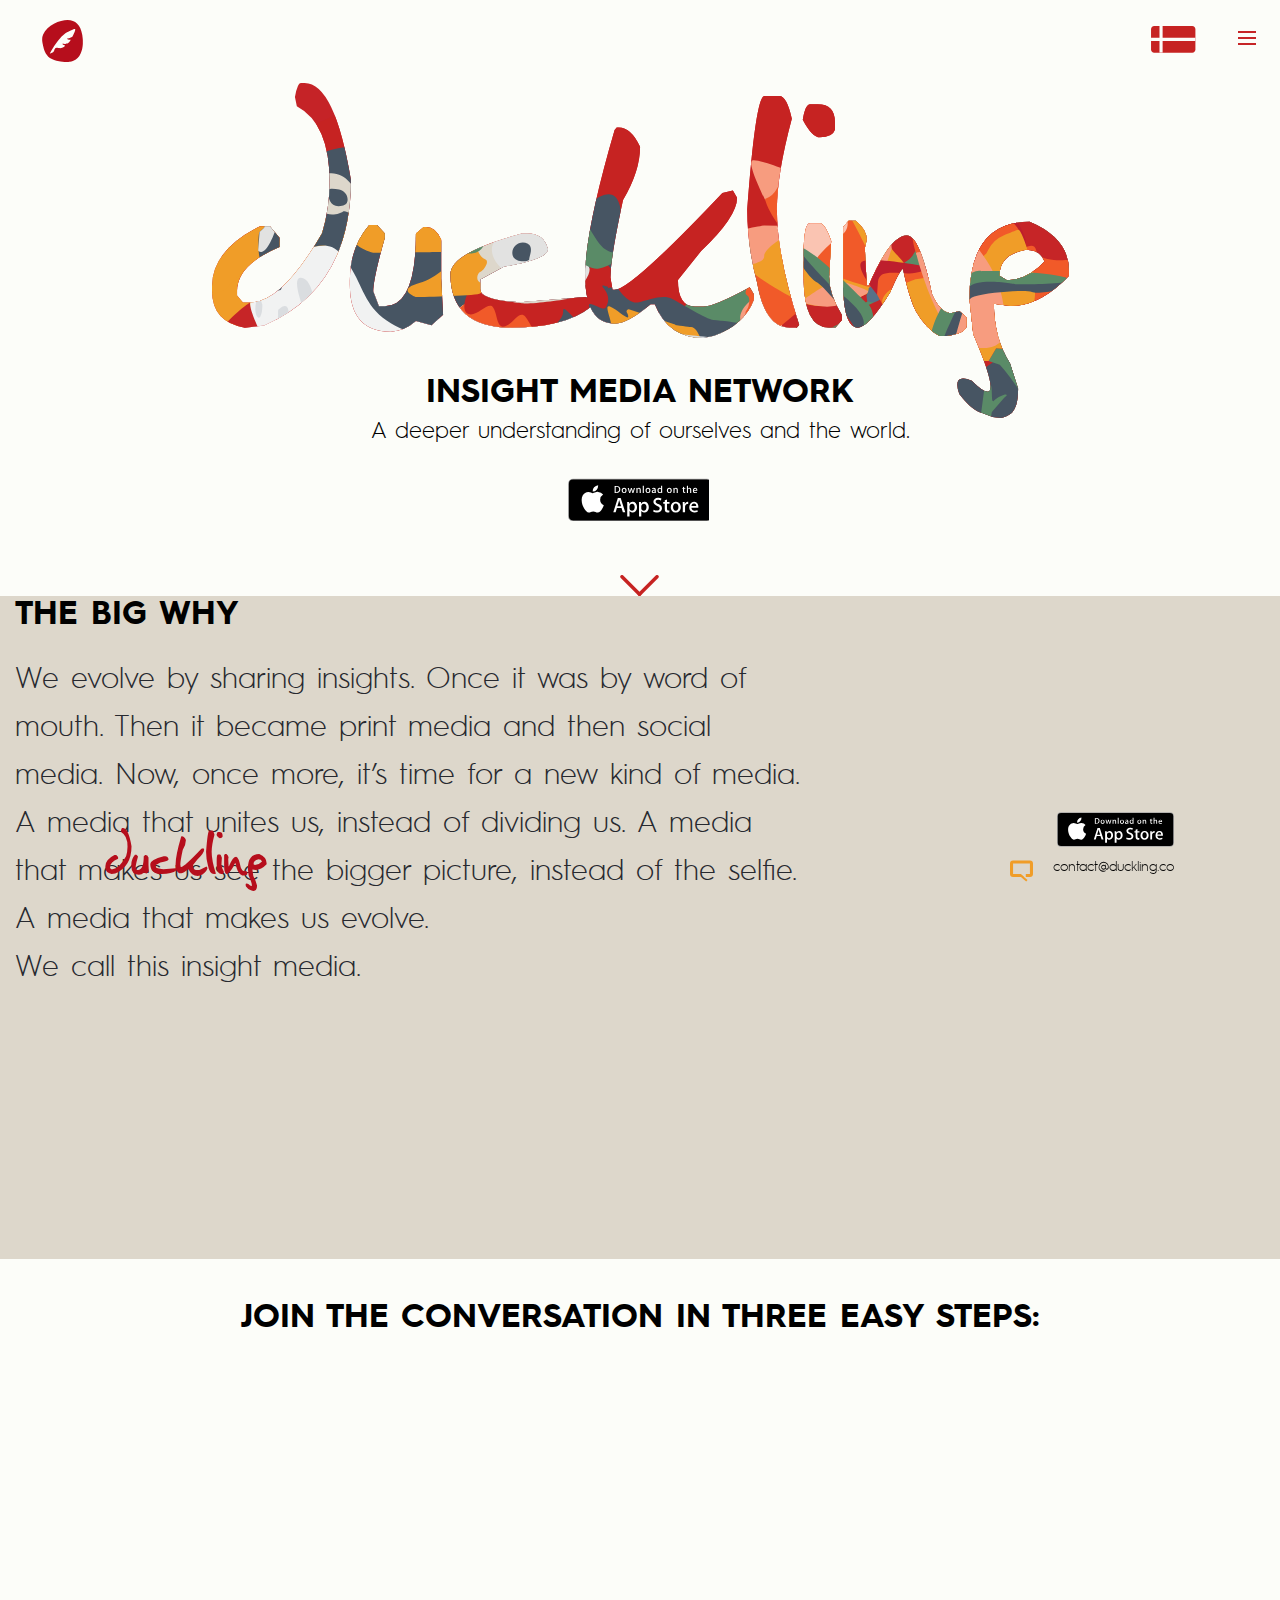
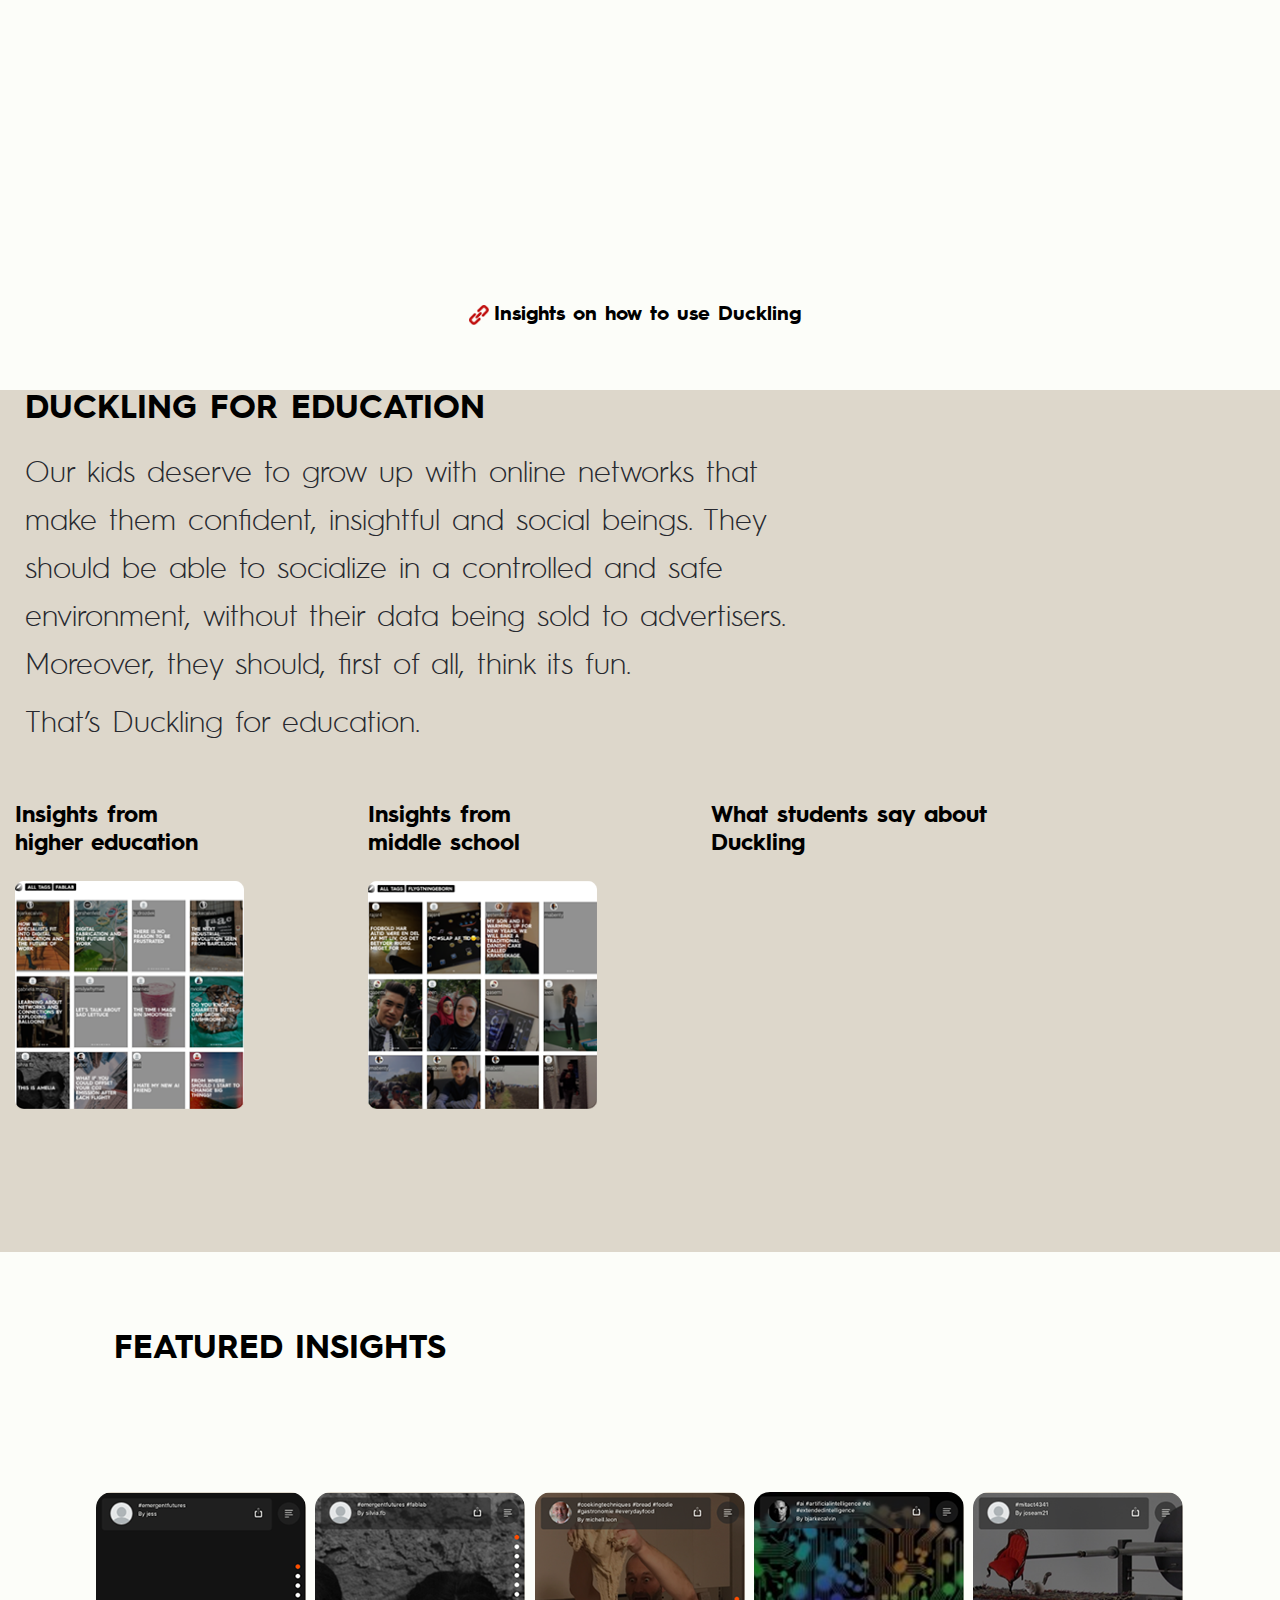
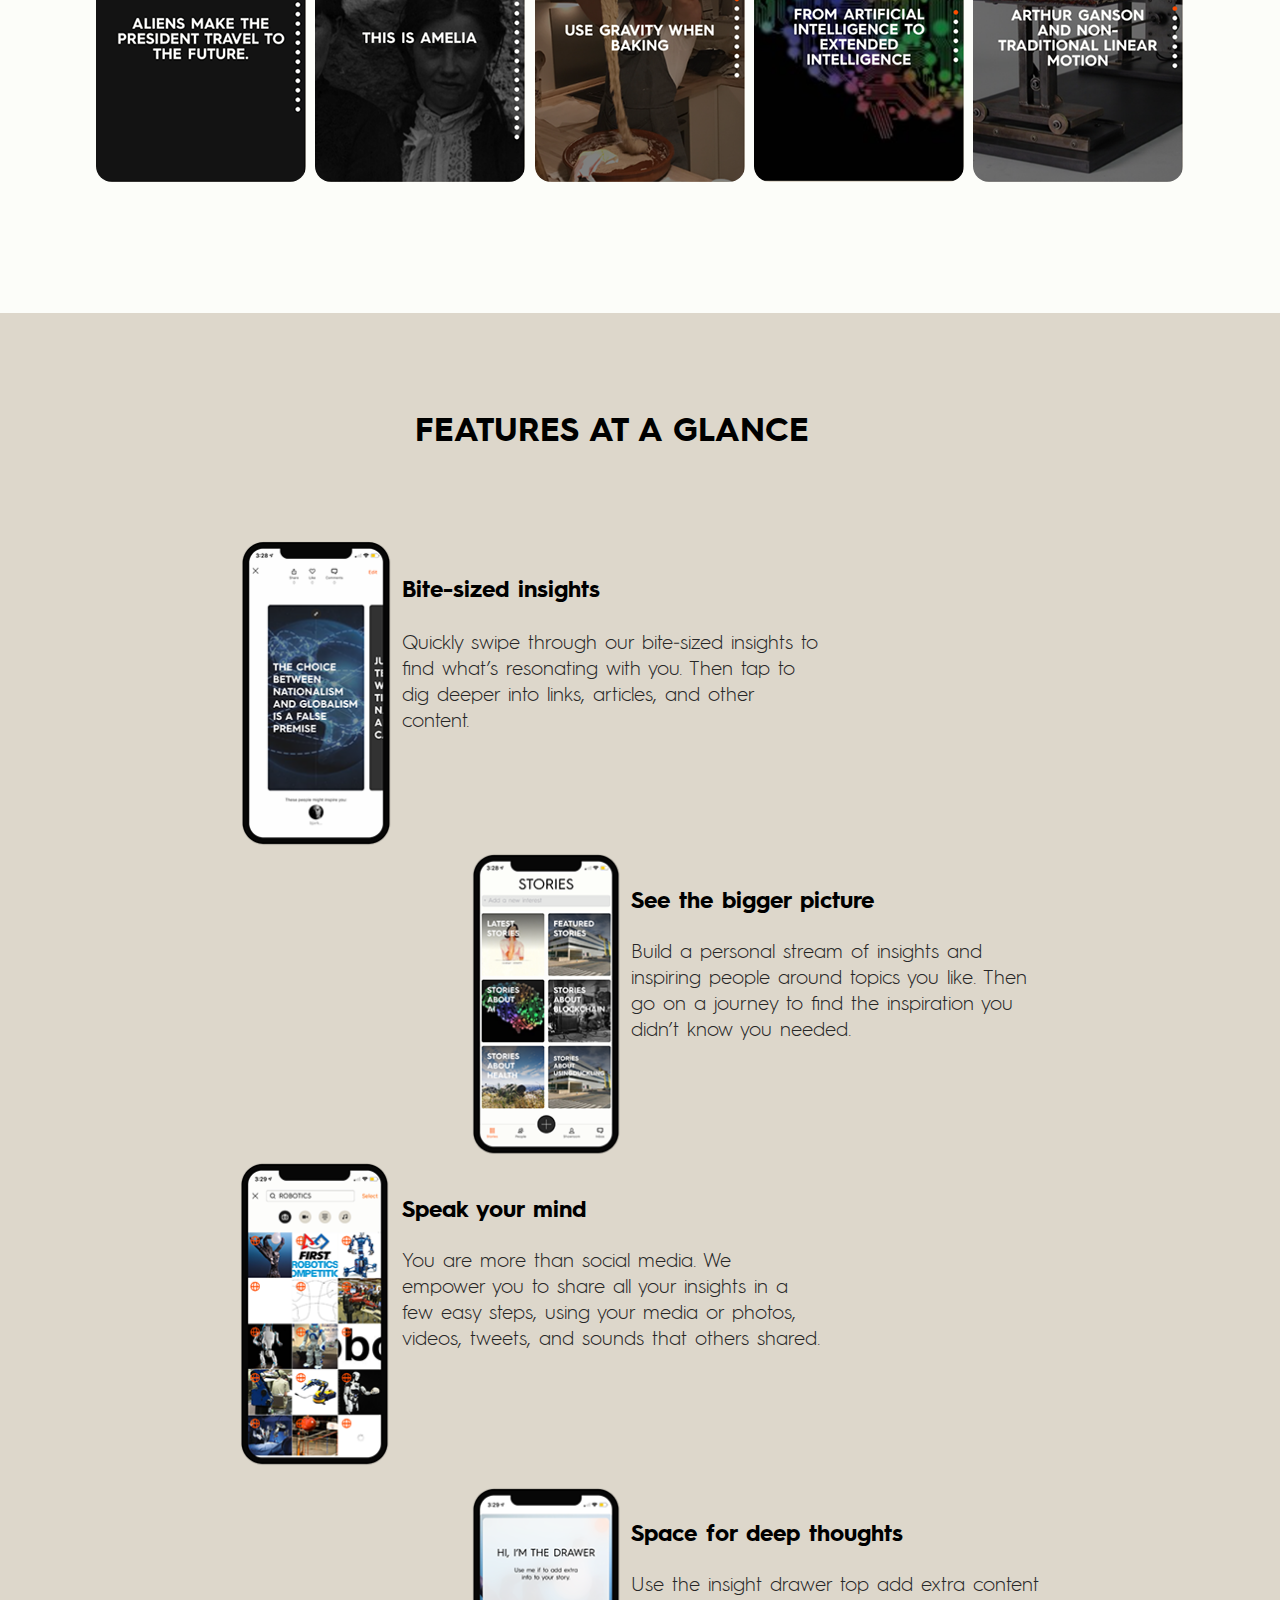
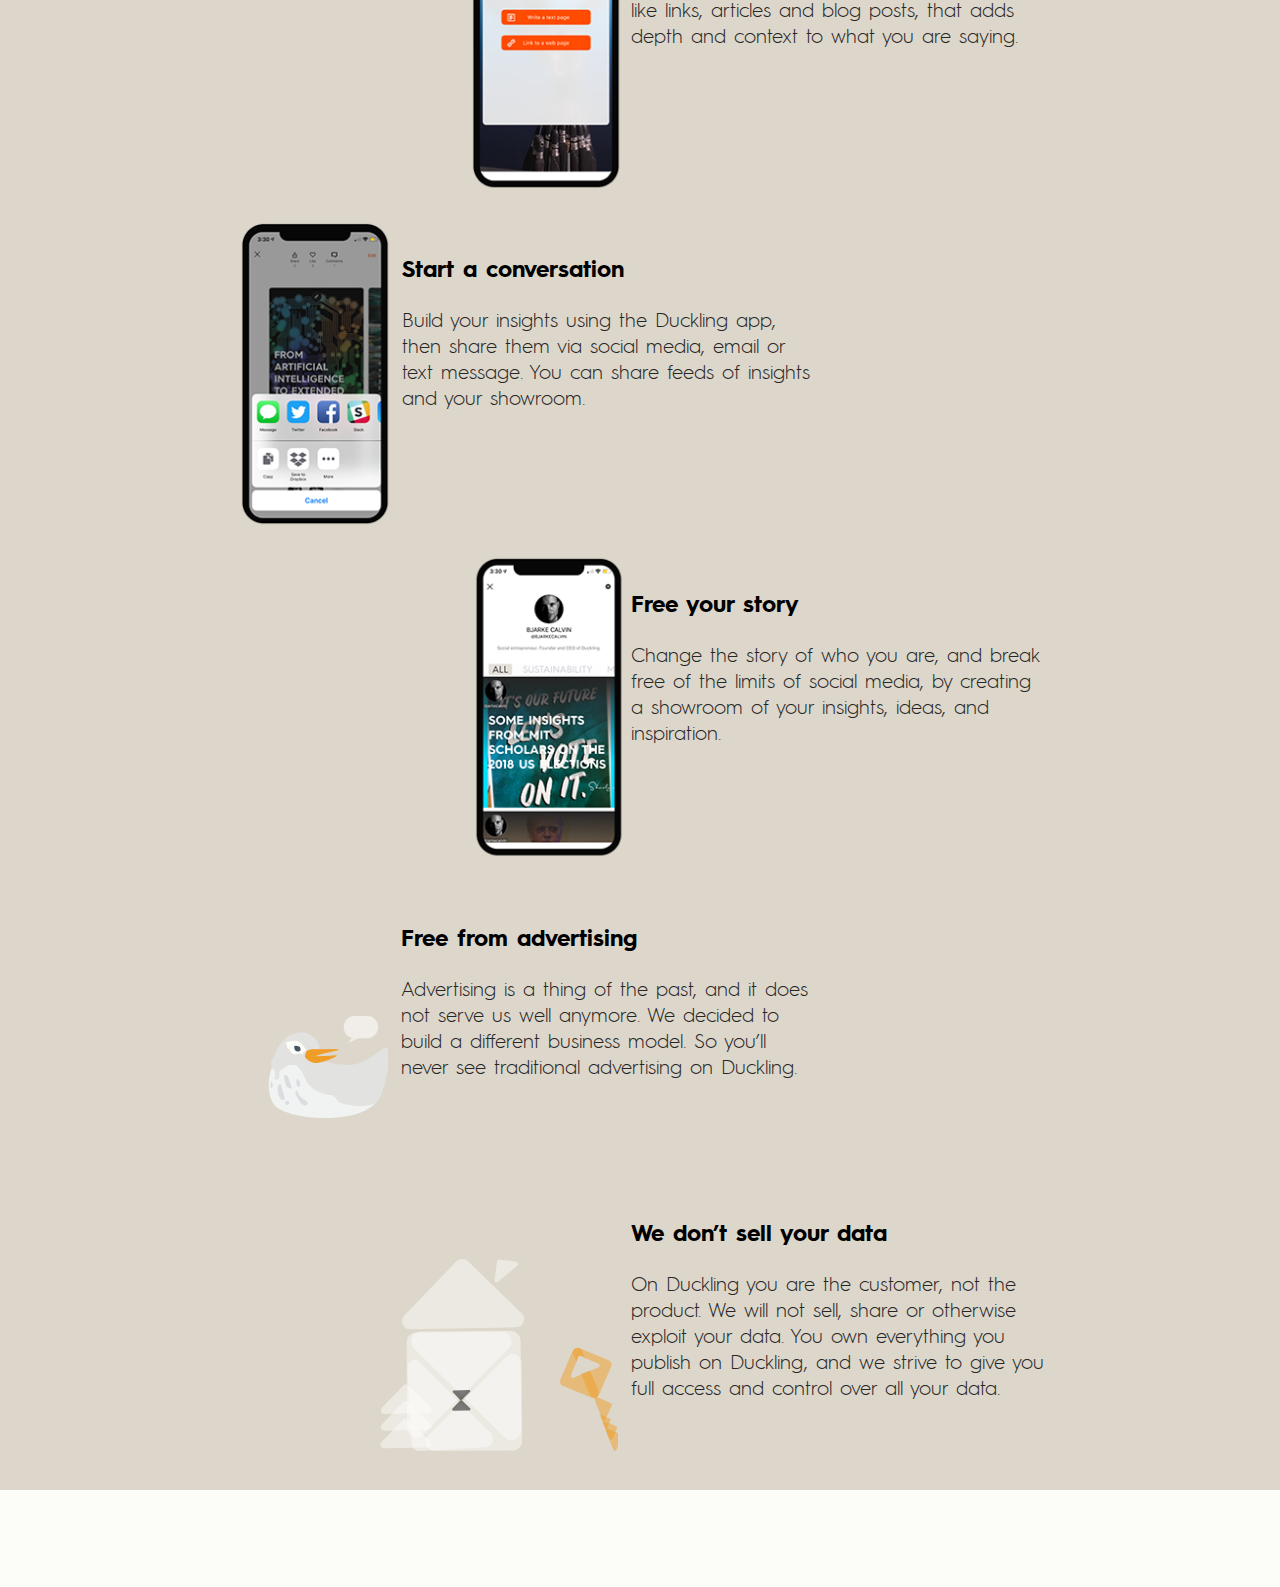
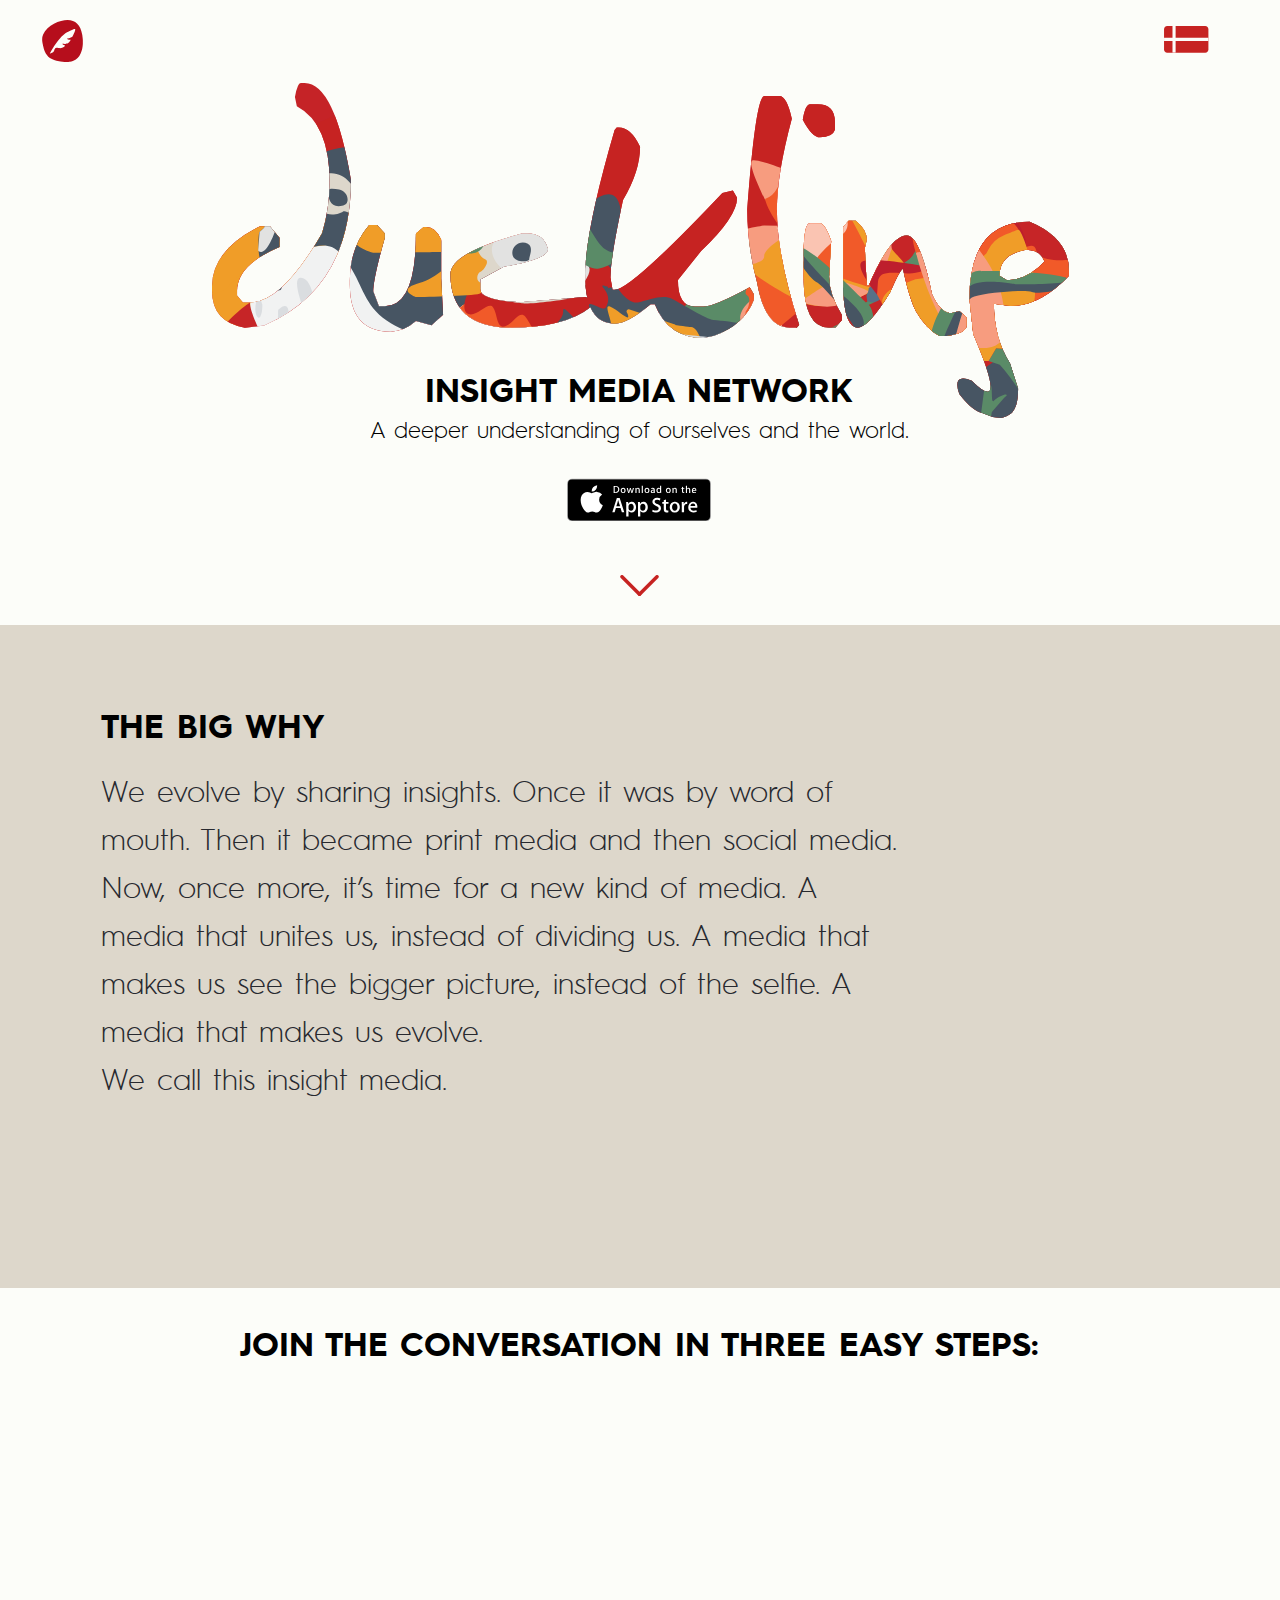
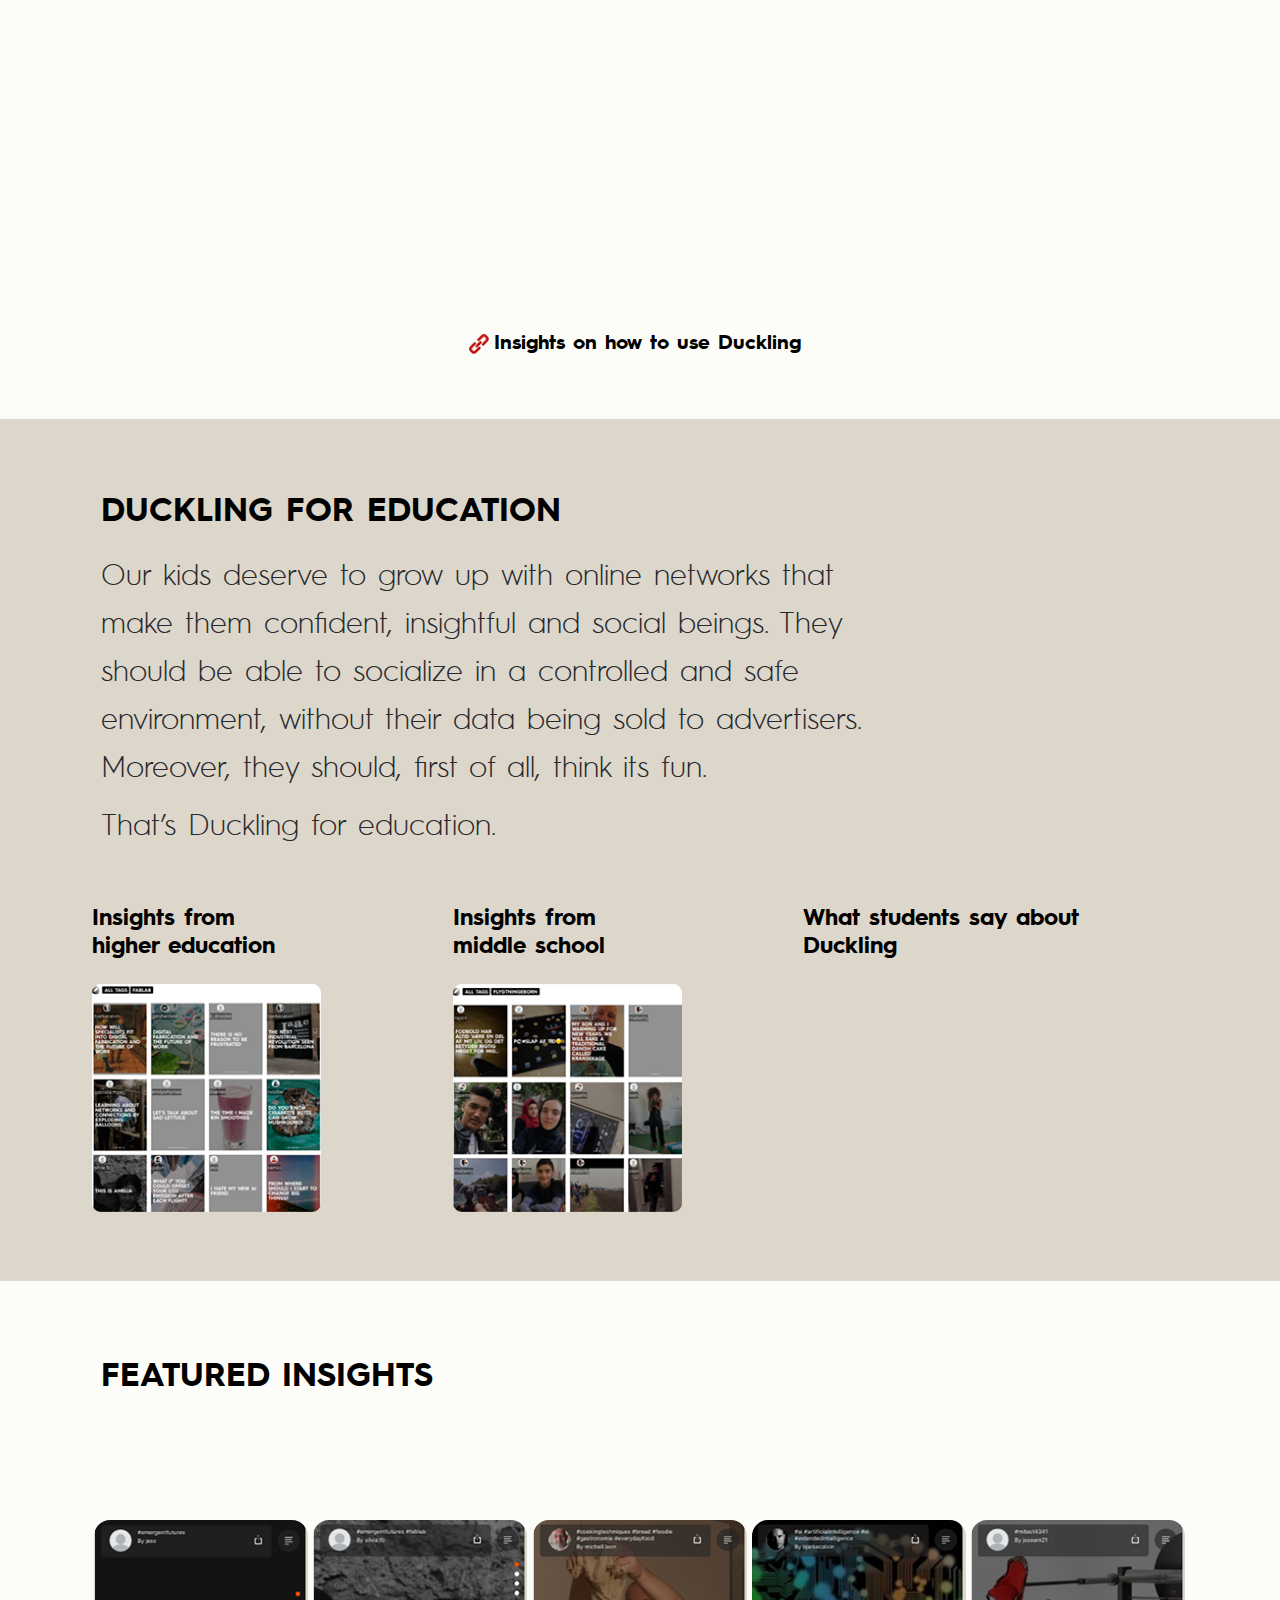
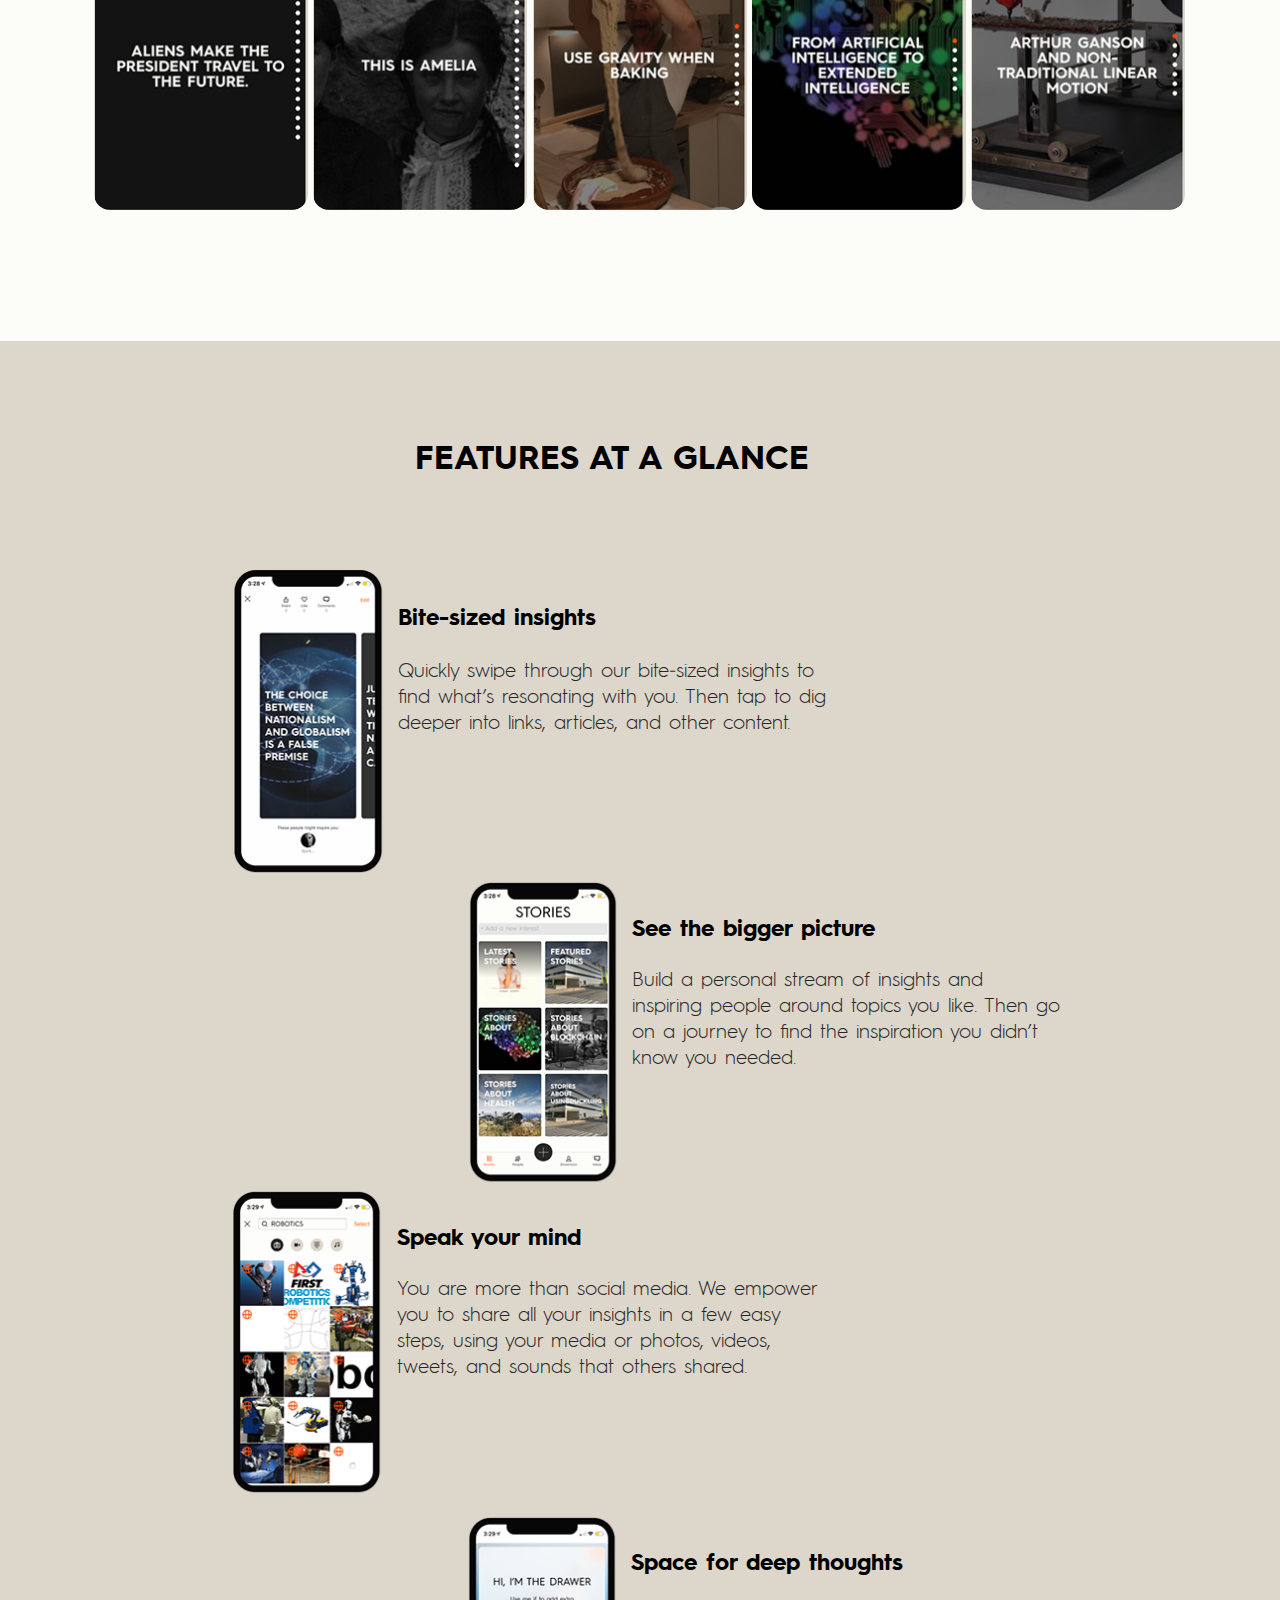
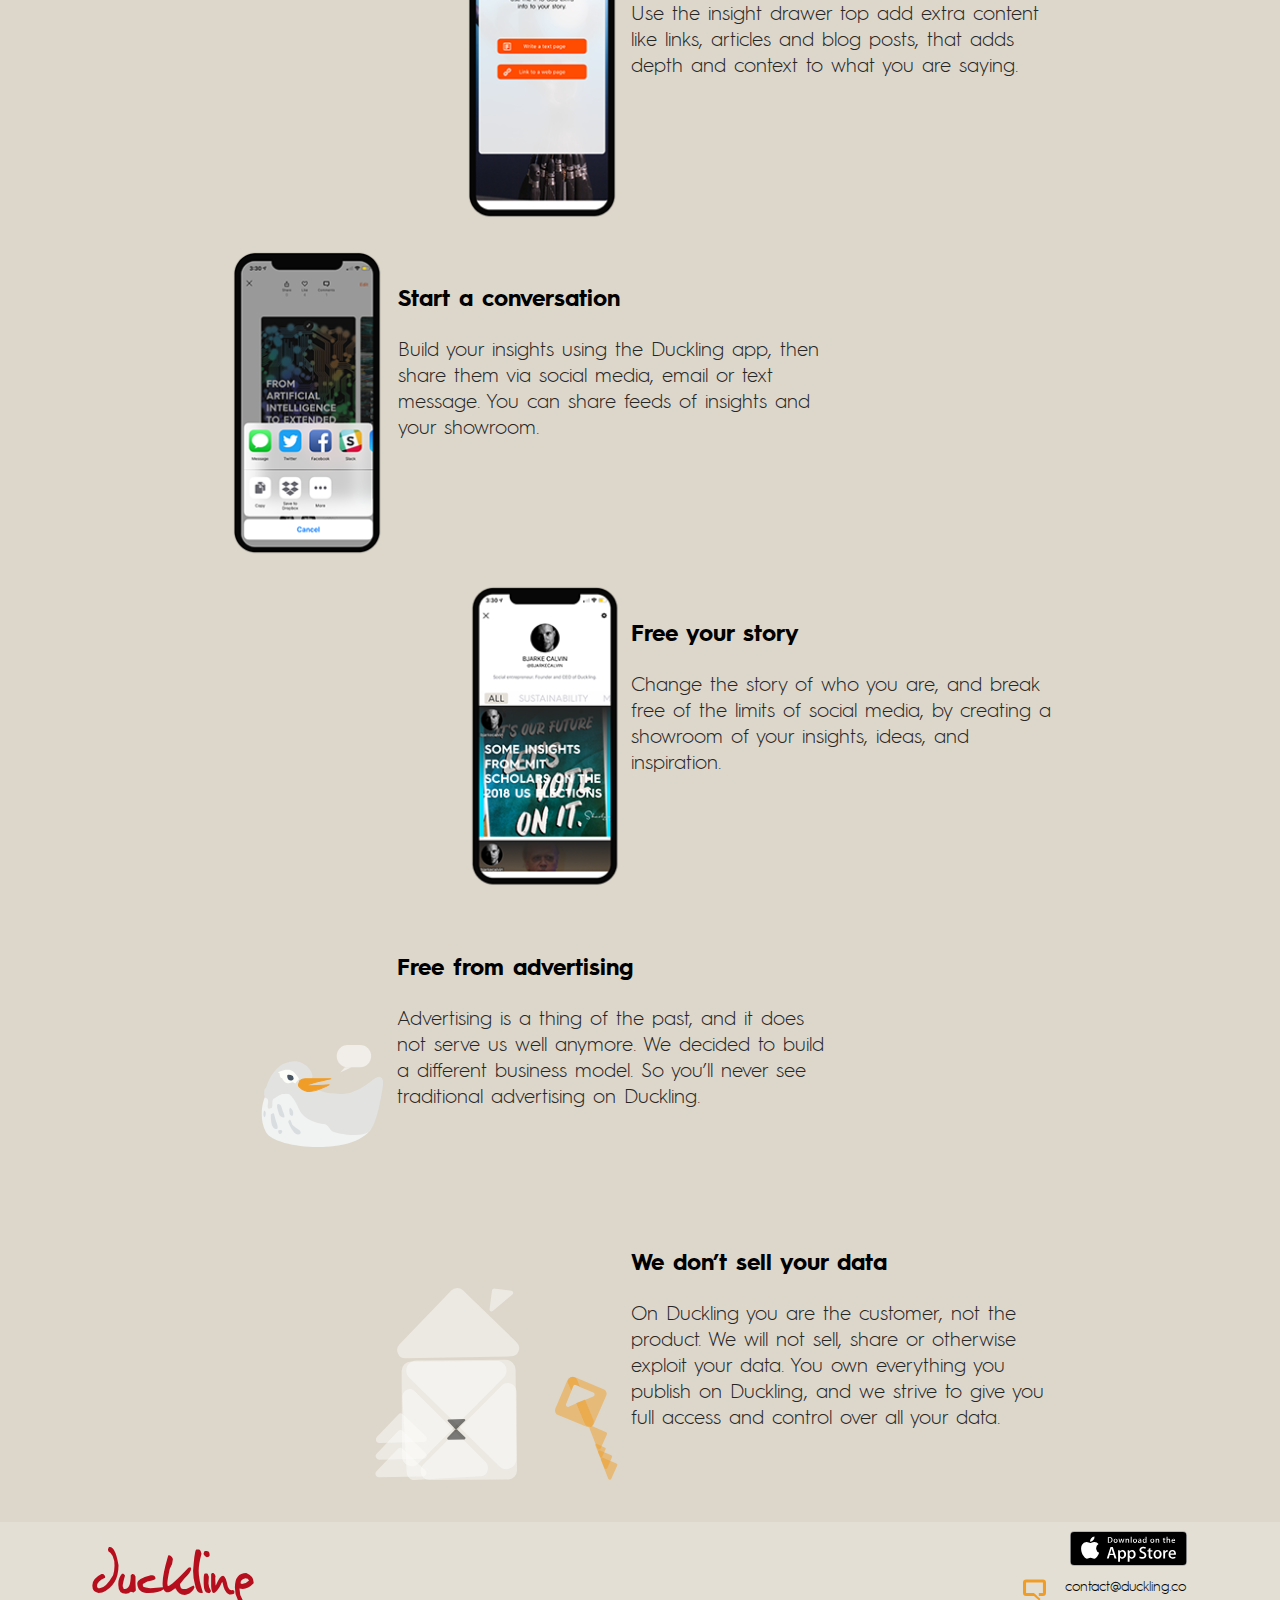
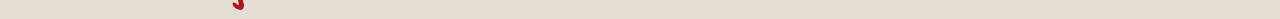
